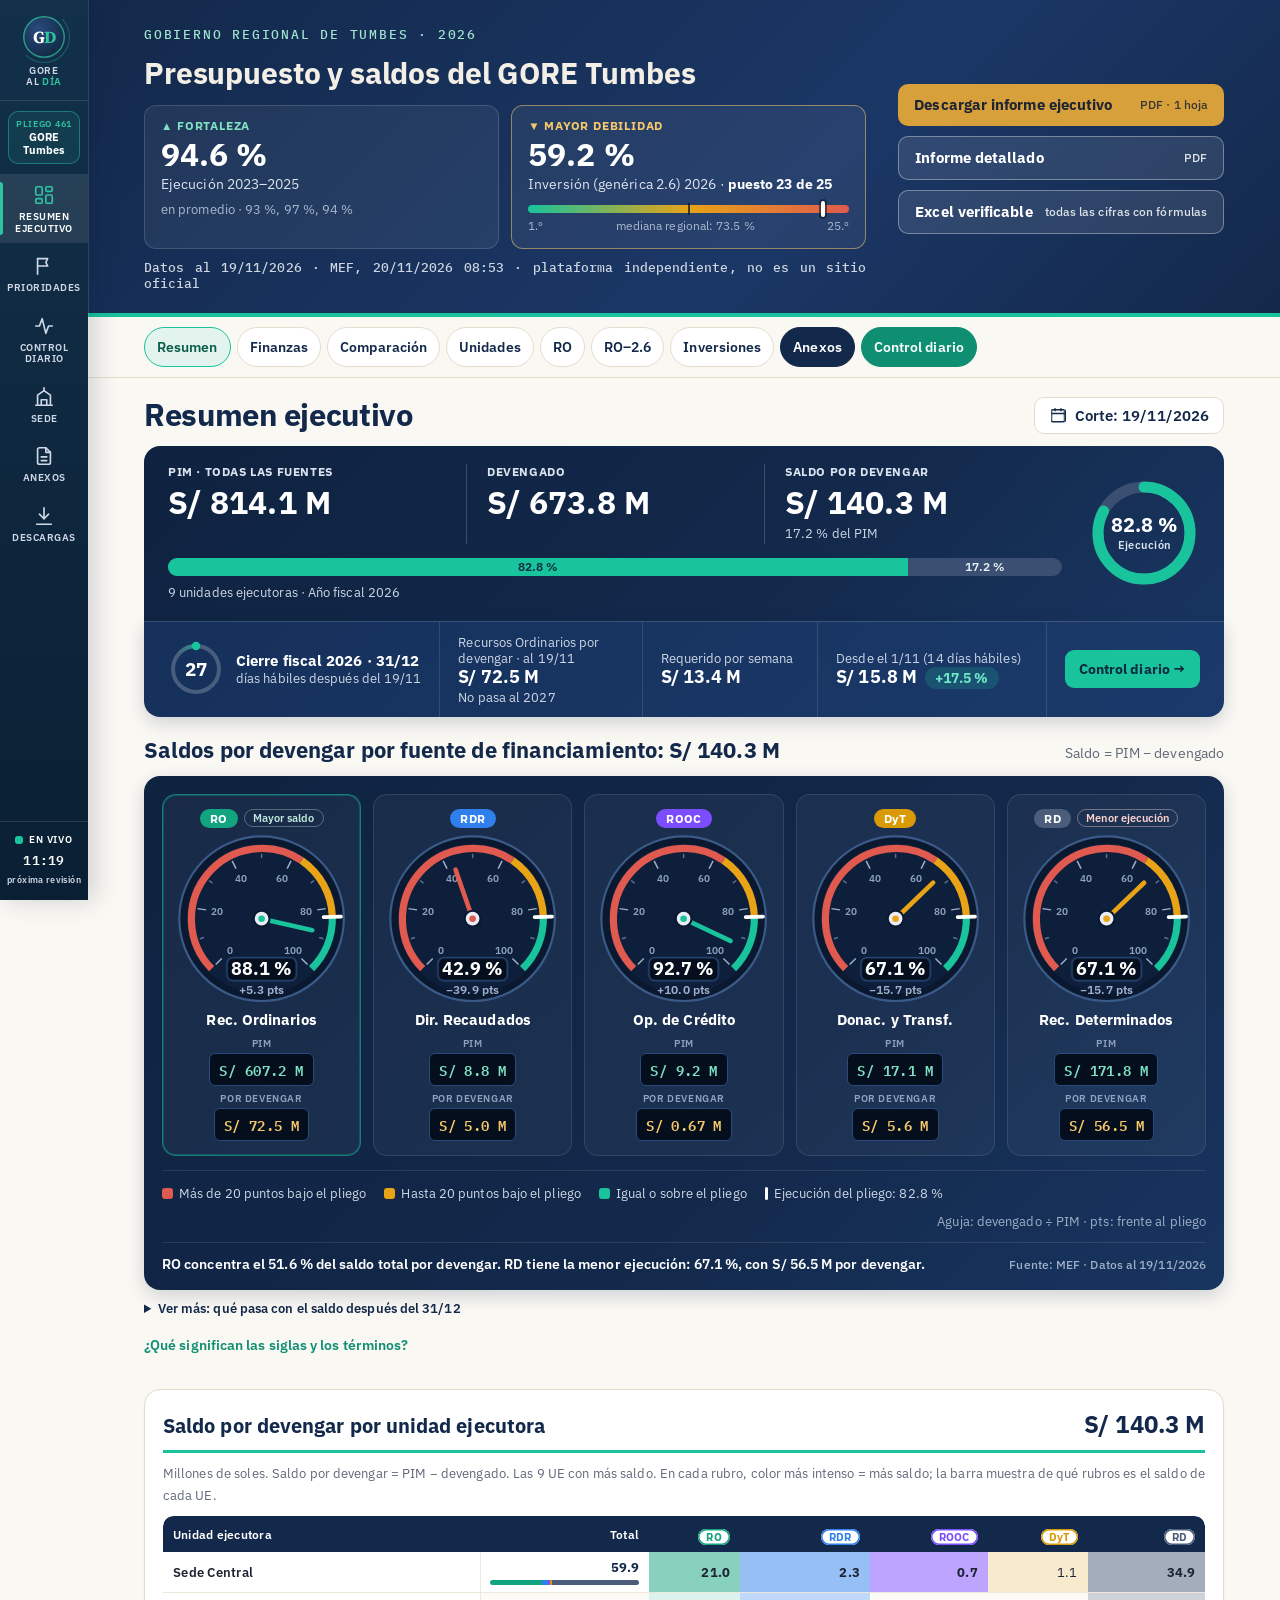
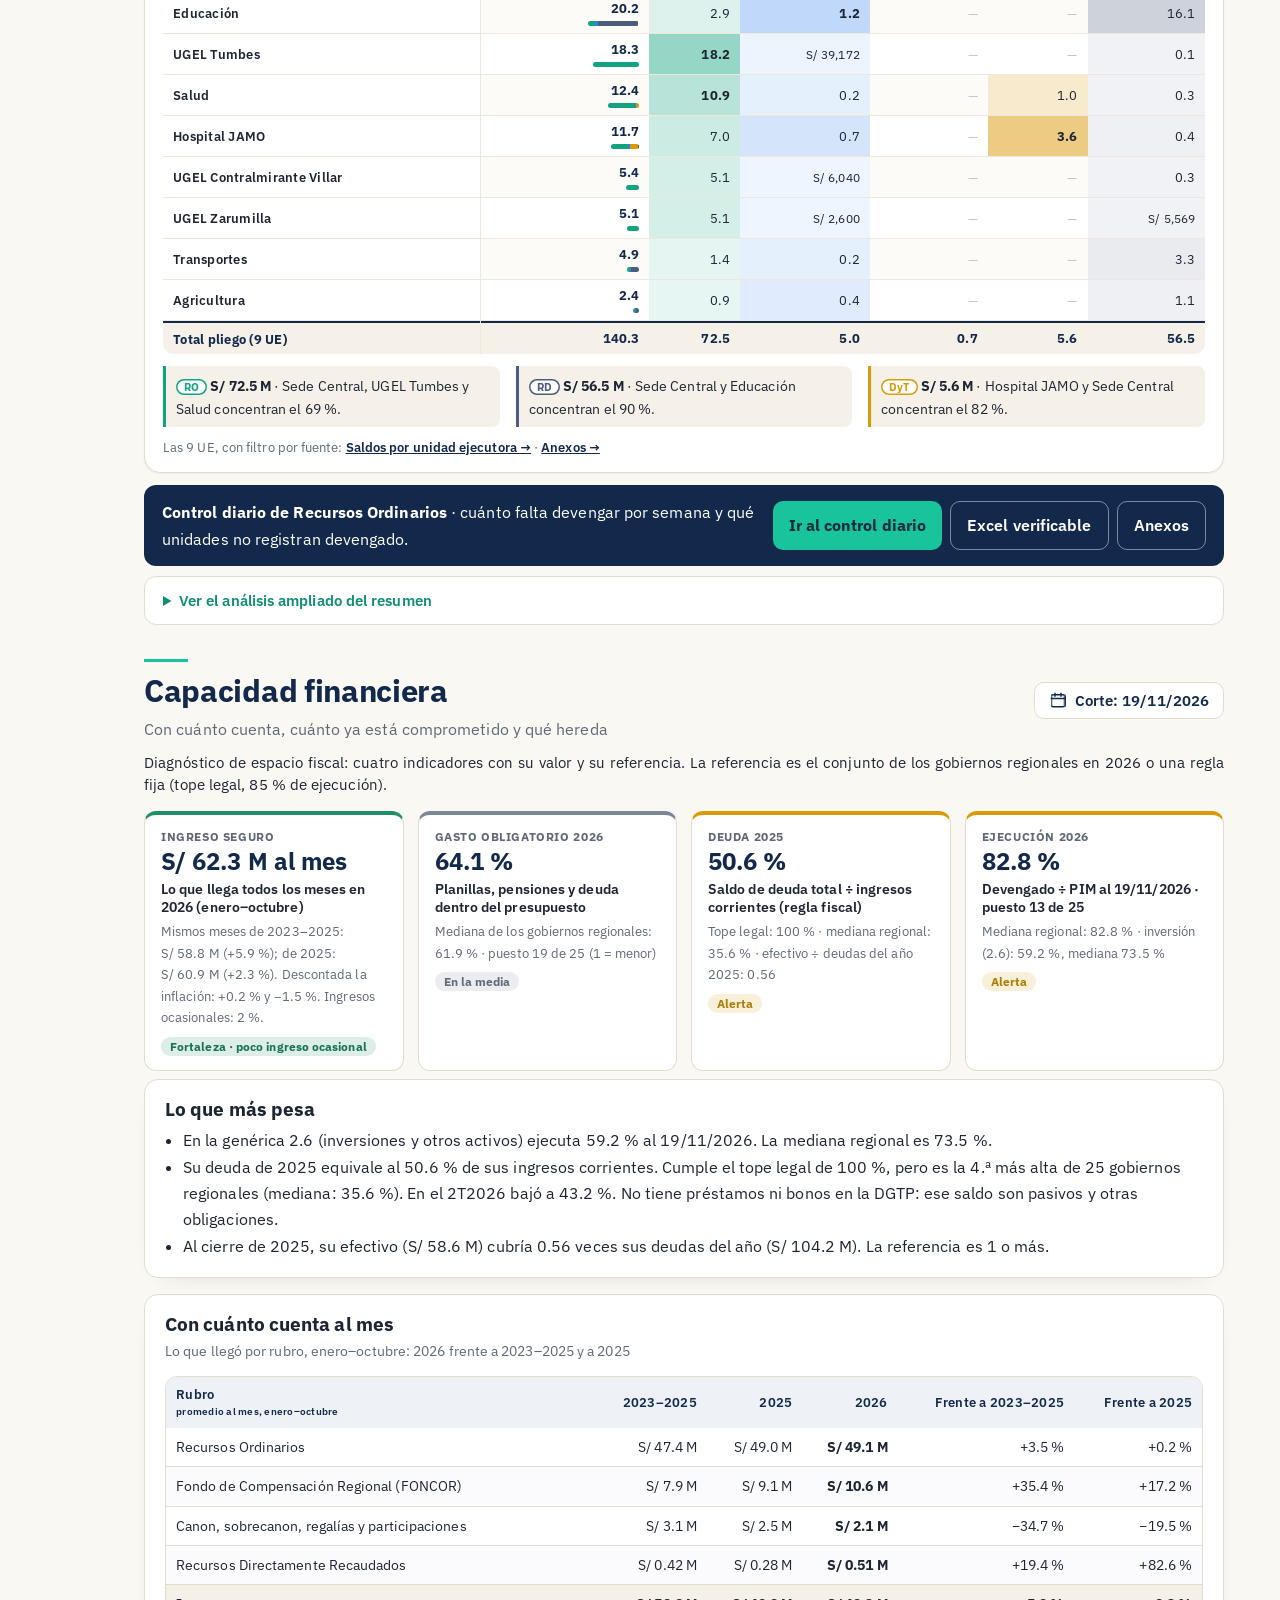
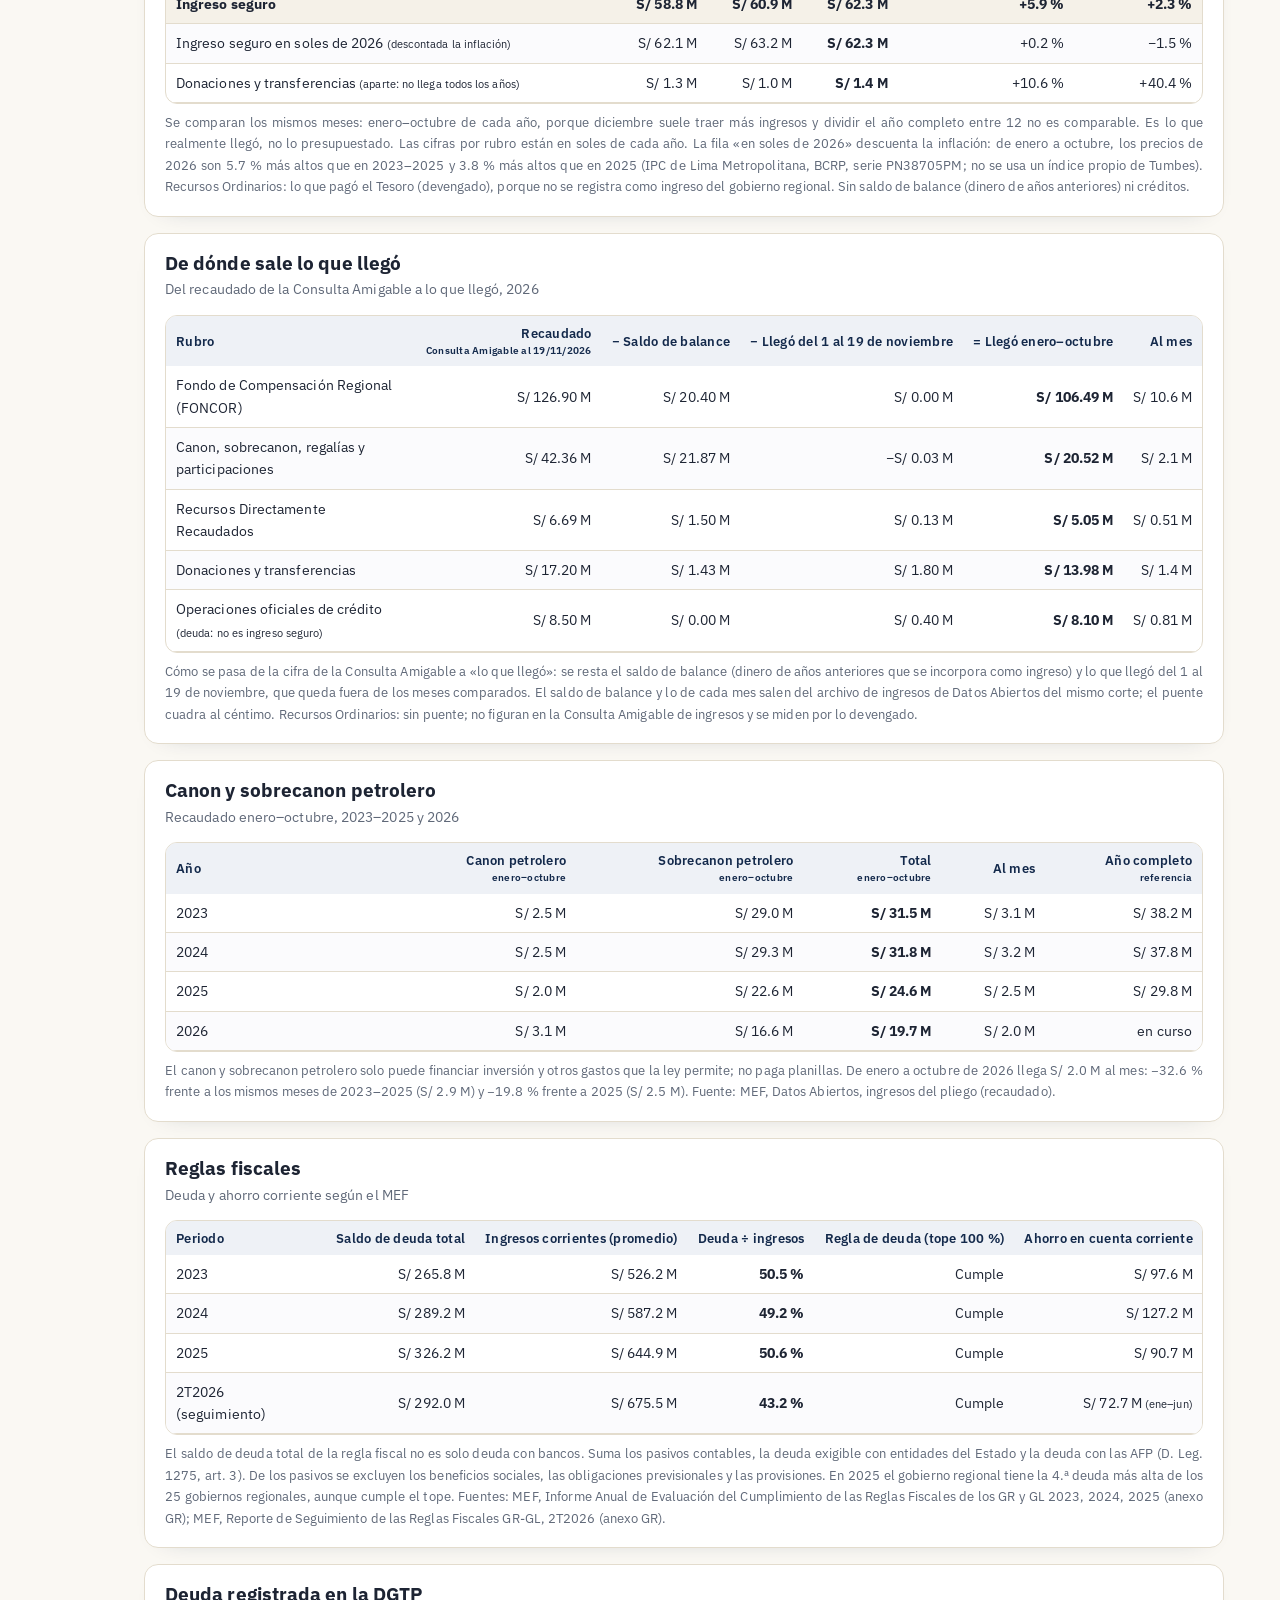
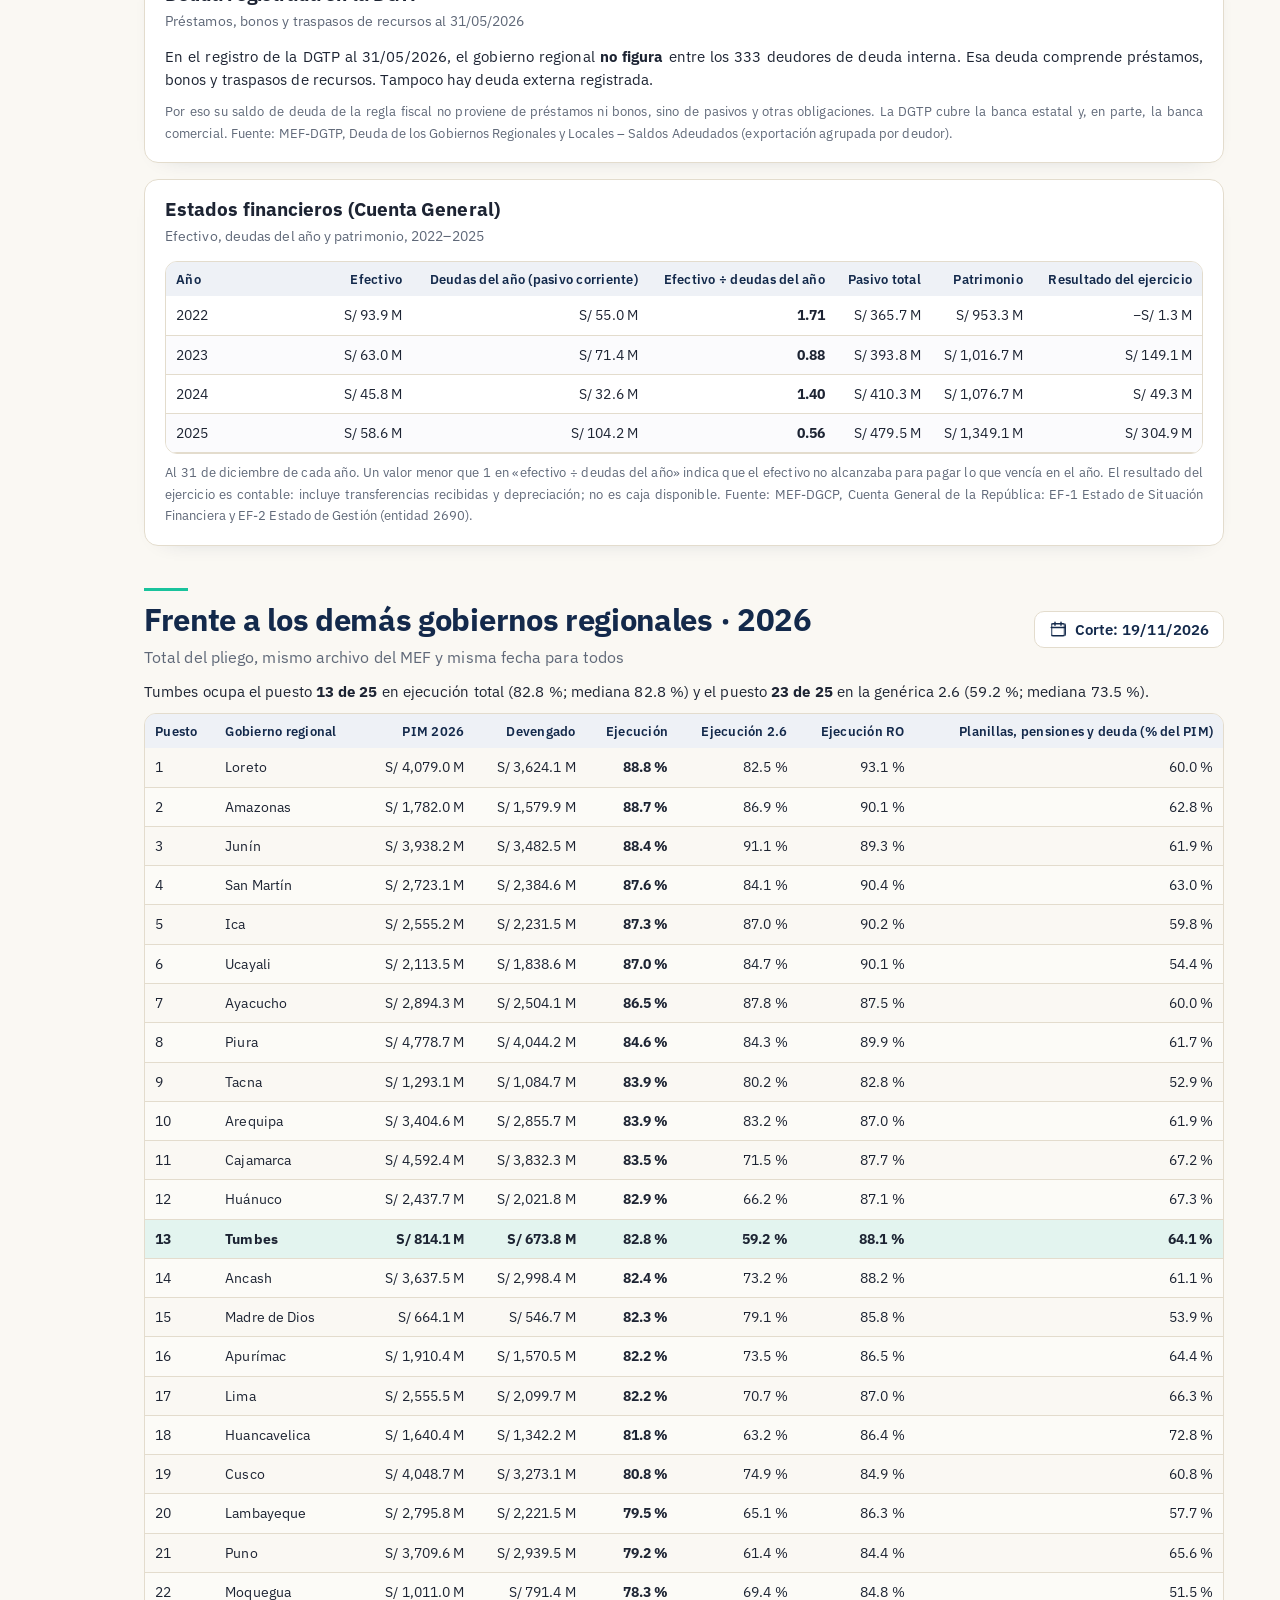
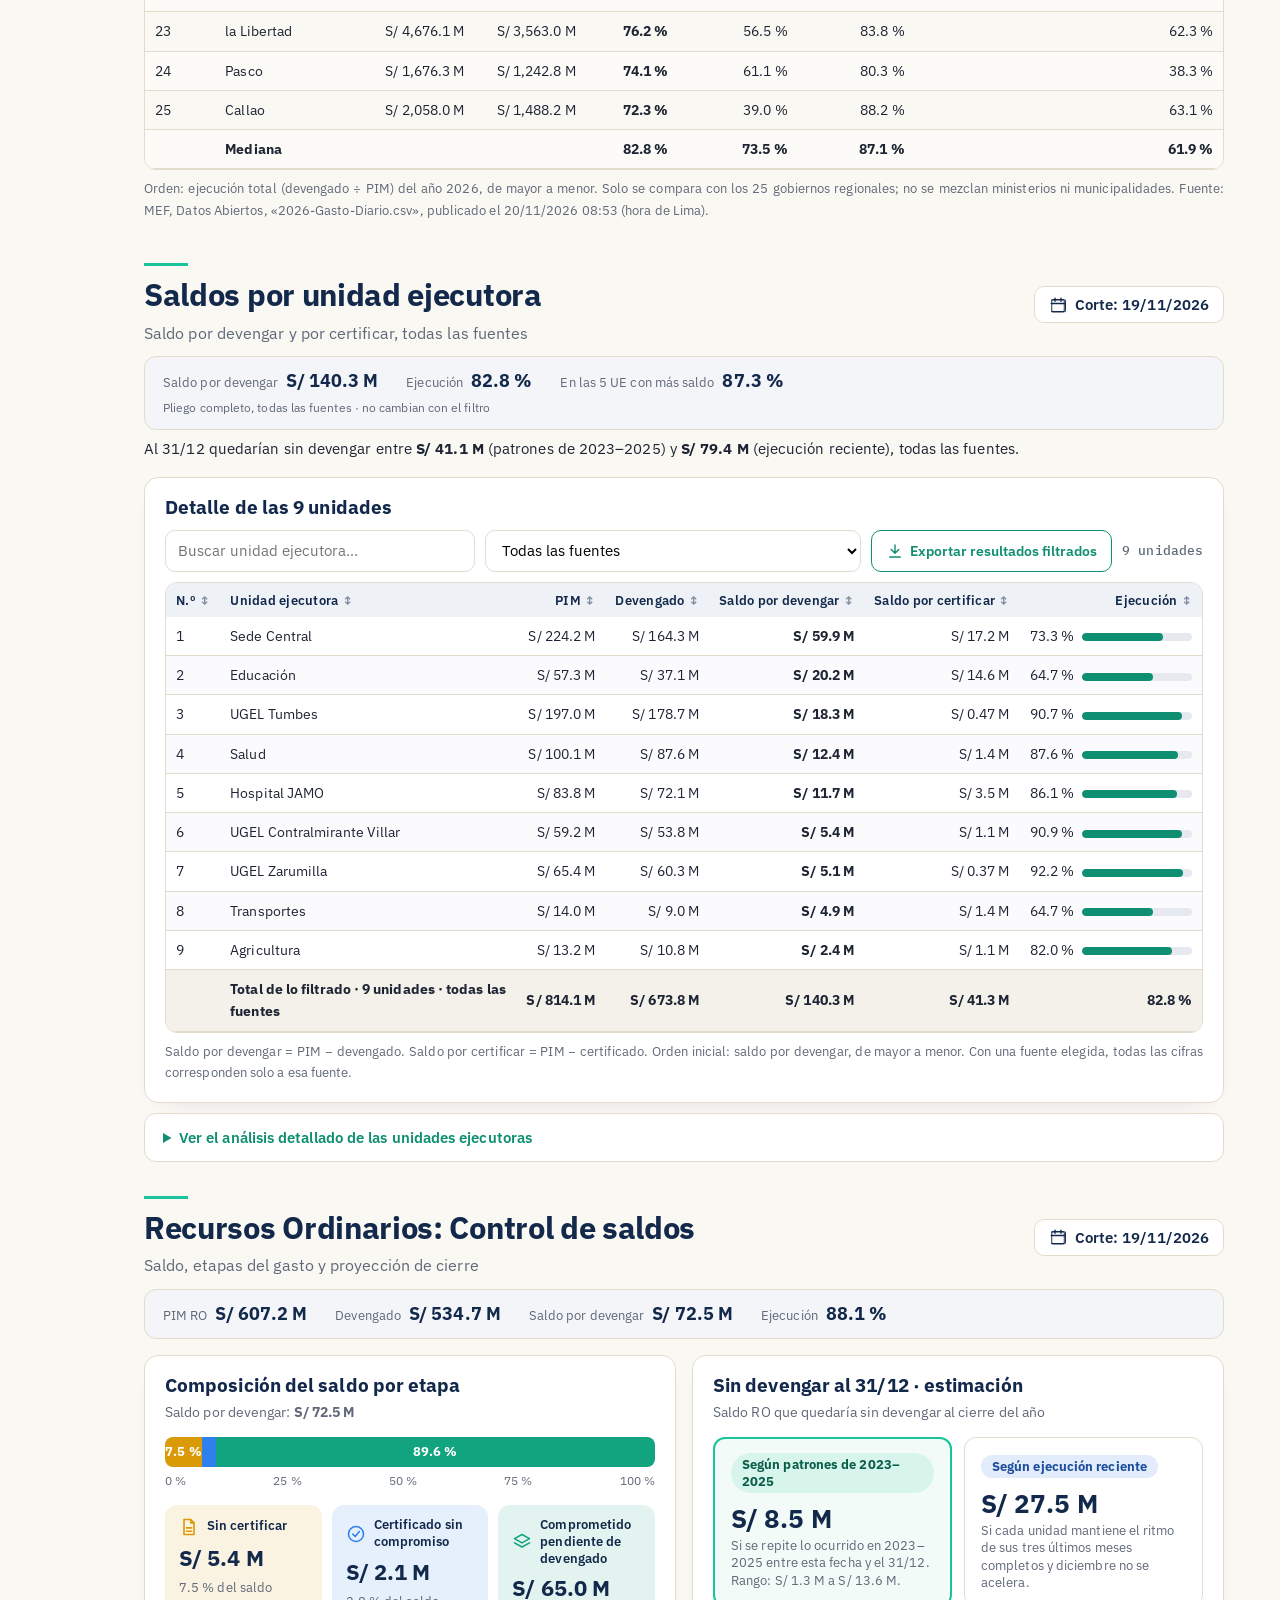
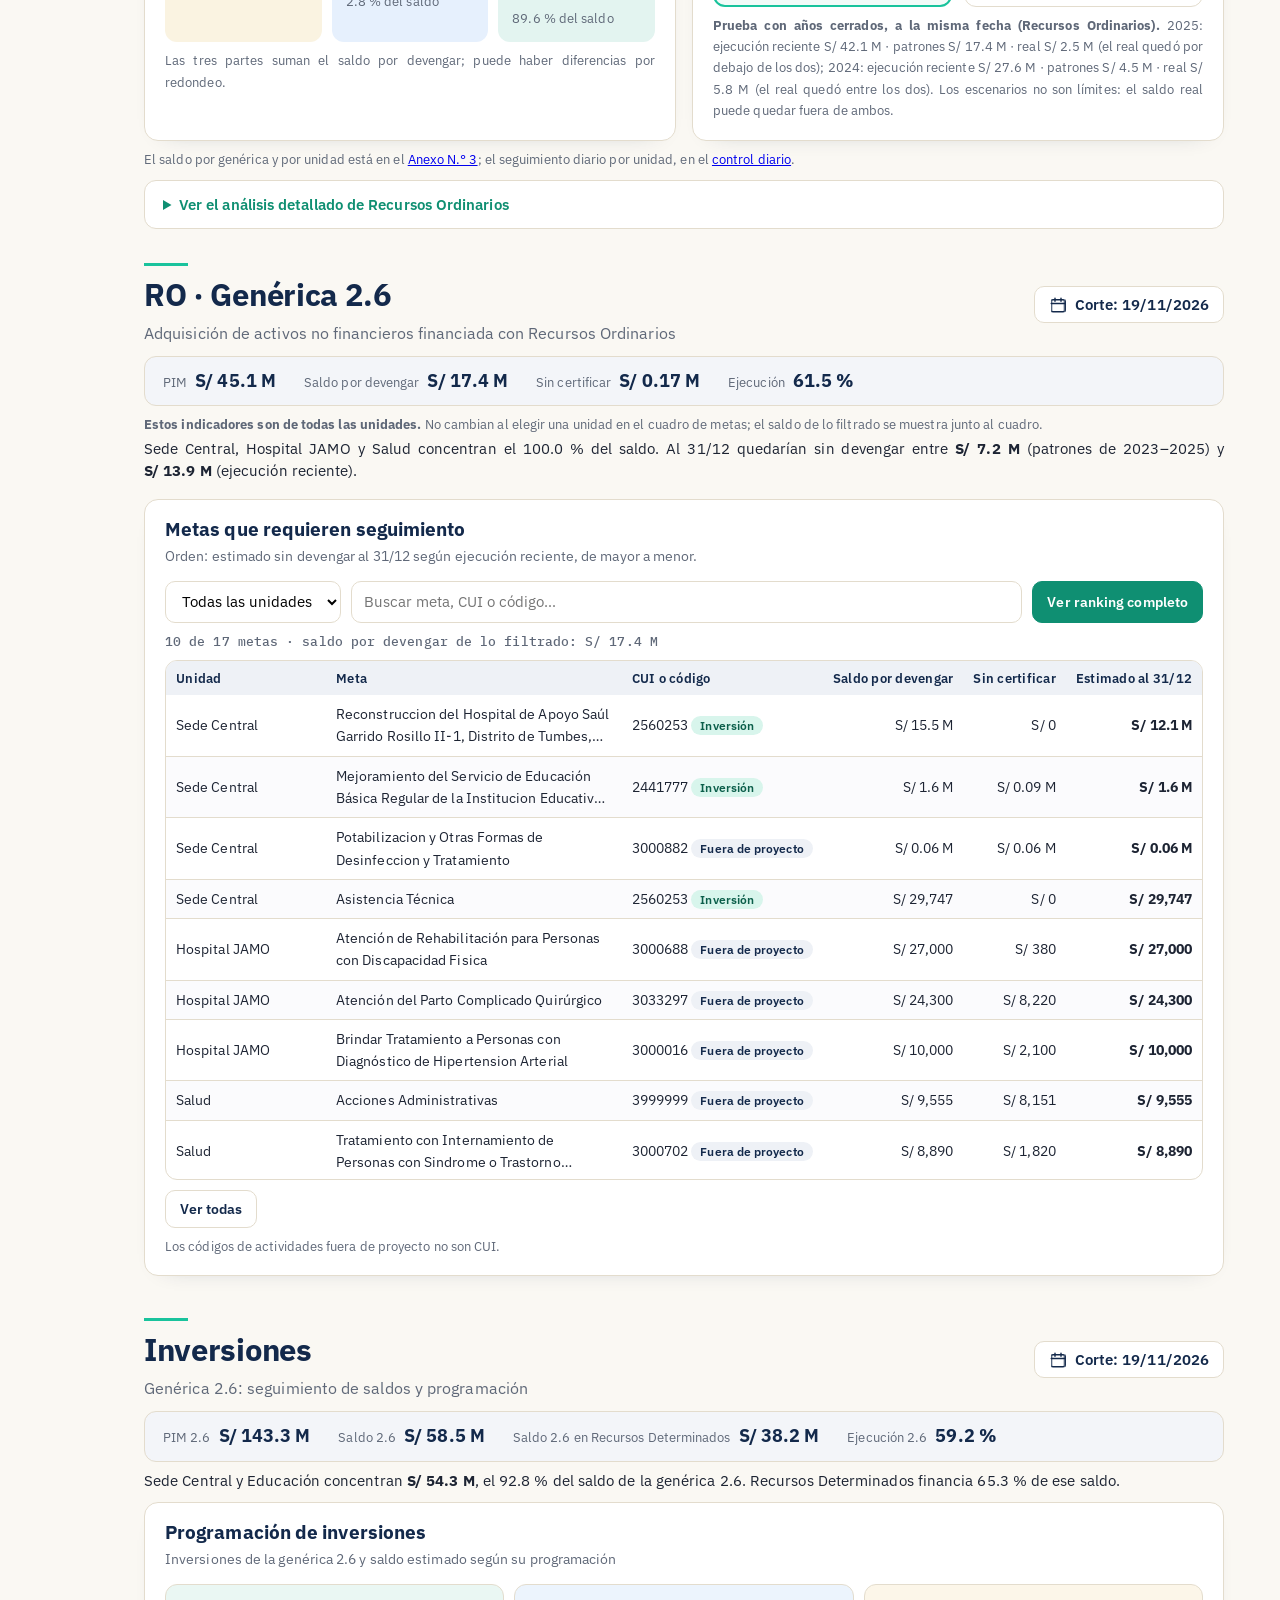
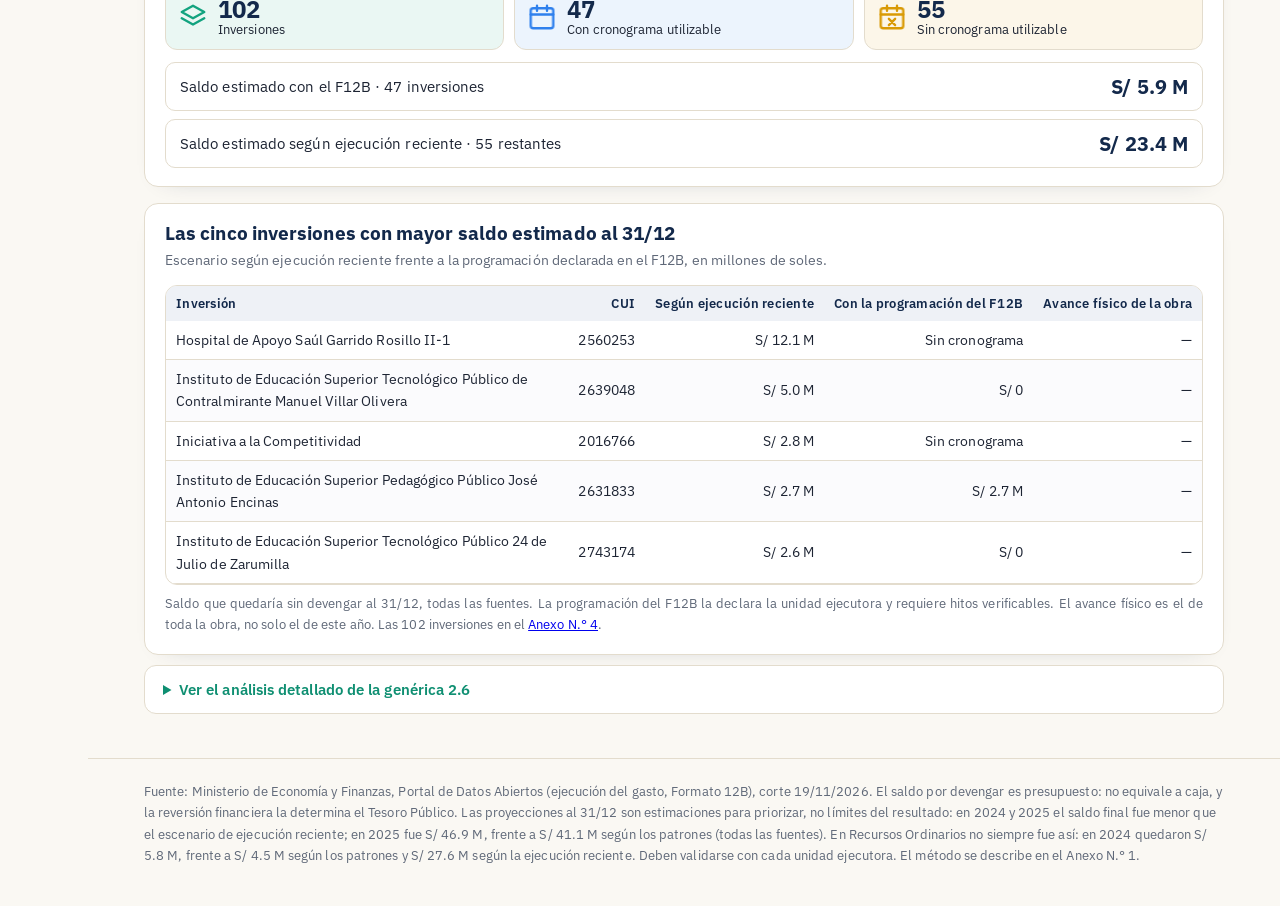
==== goretumbes/index.html @ 6a67208e "Control RO GORE Tumbes: consulta sin corte nuevo · informe al 19/11/2026" ====
<!doctype html><html lang="es"><head><meta charset="utf-8"><meta name="viewport" content="width=device-width, initial-scale=1"><meta name="ctx-csv" content="[&quot;Ámbito: Gobierno Regional del Departamento de Tumbes, pliego 461&quot;, &quot;Corte: 19/11/2026&quot;, &quot;Fuente: Ministerio de Economía y Finanzas, Datos Abiertos (ejecución del gasto y Formato 12B)&quot;, &quot;Importes en soles&quot;]"><title>Presupuesto y saldos del GORE Tumbes al 19/11/2026</title><meta name="description" content="Saldos por ejecutar del Gobierno Regional del Departamento de Tumbes y sus unidades ejecutoras, Recursos Ordinarios, genérica 2.6 y proyección al cierre.">
<link rel="preconnect" href="https://fonts.googleapis.com"><link rel="stylesheet" href="https://fonts.googleapis.com/css2?family=Source+Serif+4:wght@600;700&family=IBM+Plex+Sans:wght@400;600&family=IBM+Plex+Mono:wght@500;600&display=swap"><style>
:root{--bg:#faf8f3;--card:#fff;--ink:#1d2433;--muted:#5f6878;--line:#e3dccd;--soft:#f5f1e8;--navy:#13294b;--gold:#d7a03a;--gold-soft:#f6e6c4;
--f-d:"Source Serif 4",Georgia,serif;--f-t:"IBM Plex Sans","Segoe UI",Arial,sans-serif;--f-m:"IBM Plex Mono",Consolas,monospace;color-scheme:light}
*{box-sizing:border-box}html{scroll-behavior:smooth;scroll-padding-top:70px}
body{margin:0;background:var(--bg);color:var(--ink);font:16px/1.6 var(--f-t);-webkit-text-size-adjust:100%}
.wrap{max-width:1120px;margin:0 auto;padding:0 20px}
header.cab{background:var(--navy);color:#f3efe6;padding:34px 0 26px;border-bottom:4px solid var(--gold)}
.eyebrow{font:500 11.5px/1.4 var(--f-m);letter-spacing:.09em;text-transform:uppercase;color:var(--gold)}
h1{font:700 clamp(26px,4vw,40px)/1.15 var(--f-d);margin:8px 0 10px}
.sub{color:#cfd6e2;max-width:760px;margin:0;text-align:left}
.meta{margin-top:14px;font:500 12.5px var(--f-m);color:#cfd6e2}
nav.saltos{position:sticky;top:0;z-index:5;background:rgba(250,248,243,.96);backdrop-filter:blur(6px);border-bottom:1px solid var(--line)}
nav.saltos .wrap{display:flex;gap:6px;overflow-x:auto;padding:10px 20px;scrollbar-width:none}
nav.saltos a{flex:none;text-decoration:none;color:var(--navy);font:600 13.5px var(--f-t);padding:8px 12px;border-radius:999px;border:1px solid var(--line);background:#fff;min-height:40px;display:flex;align-items:center}
nav.saltos a.prim{background:var(--navy);color:#fff;border-color:var(--navy)}
section{padding:34px 0 8px}
h2{font:700 clamp(22px,3vw,28px)/1.2 var(--f-d);color:var(--navy);margin:0 0 6px}
h3{font:700 18px/1.3 var(--f-d);color:var(--navy);margin:26px 0 8px}
p{margin:0 0 14px;text-align:justify}
.kpis{display:grid;grid-template-columns:repeat(auto-fit,minmax(220px,1fr));gap:14px;margin:22px 0 10px}
.k{background:var(--card);border:1px solid var(--line);border-top:4px solid var(--navy);border-radius:12px;padding:16px 18px}
.k.oro{border-top-color:var(--gold)}
.k .v{font:700 28px/1.1 var(--f-d);color:var(--navy)}
.k .l{font-weight:600;margin-top:4px}
.k small{display:block;color:var(--muted);font-size:13px;margin-top:4px;line-height:1.4}
.tabla{background:#fff;border:1px solid var(--line);border-radius:12px;overflow-x:auto;margin:10px 0 6px}
table{border-collapse:collapse;width:100%;font-size:14px}
th{background:var(--navy);color:#fff;font:600 12.5px/1.3 var(--f-t);text-align:right;padding:10px 12px;position:sticky;top:0;white-space:nowrap}
th:first-child,td:first-child{text-align:left}
td{padding:9px 12px;border-bottom:1px solid var(--line);text-align:right;font-variant-numeric:tabular-nums;white-space:nowrap}
td.txt,th.txt{white-space:normal;min-width:220px;text-align:left}
tr.tot td{font-weight:700;background:var(--soft)}
.nota{font-size:13px;color:var(--muted);margin:4px 0 18px}
.graf{background:#fff;border:1px solid var(--line);border-radius:12px;padding:16px;margin:12px 0}
.barra{display:grid;grid-template-columns:minmax(120px,240px) 1fr 92px;gap:10px;align-items:center;margin:7px 0;font-size:13.5px}
.barra .b{height:16px;background:var(--soft);border-radius:4px;overflow:hidden}
.barra .b i{display:block;height:100%;background:var(--navy)}
.barra .b i.g{background:var(--gold)}
.barra .n{text-align:right;font:600 13px var(--f-m)}
ol.rec{padding-left:22px;max-width:900px}ol.rec li{margin-bottom:14px;text-align:justify}
.descargas{display:flex;flex-wrap:wrap;gap:10px;margin:14px 0}
.btn{display:inline-flex;align-items:center;gap:8px;min-height:44px;padding:10px 16px;border-radius:10px;background:var(--navy);color:#fff;text-decoration:none;font-weight:600}
.btn.sec{background:#fff;color:var(--navy);border:1px solid var(--line)}
.tabs{display:flex;flex-wrap:wrap;gap:6px;margin:16px 0}
.tabs button{font:600 13.5px var(--f-t);border:1px solid var(--line);background:#fff;color:var(--navy);border-radius:999px;padding:9px 14px;min-height:42px;cursor:pointer}
.tabs button[aria-selected=true]{background:var(--navy);color:#fff;border-color:var(--navy)}
.buscar{display:flex;gap:10px;align-items:center;flex-wrap:wrap;margin:8px 0}
.buscar input{flex:1;min-width:220px;font:15px var(--f-t);padding:11px 14px;border:1px solid var(--line);border-radius:10px;background:#fff}
.buscar span{font:500 13px var(--f-m);color:var(--muted)}
th.ord{cursor:pointer}th.ord::after{content:" ↕";opacity:.5}th.asc::after{content:" ↑";opacity:1}th.desc::after{content:" ↓";opacity:1}
.anexo-desc{color:var(--muted);font-size:14px;margin:0 0 8px}
.res-cab{display:flex;justify-content:space-between;align-items:flex-start;gap:14px;flex-wrap:wrap;margin-bottom:16px}
.res-cab .sub2{color:var(--muted);margin:2px 0 0}
.corte{text-align:right}.corte b{display:inline-flex;align-items:center;gap:8px;border:1px solid var(--line);background:#fff;border-radius:10px;padding:8px 14px;font:600 15px var(--f-t);color:var(--navy)}
.corte small{display:block;color:var(--muted);font-size:12.5px;margin-top:6px}
.hero{background:linear-gradient(135deg,#0f2240,#13294b 60%,#183560);color:#fff;border-radius:16px;padding:24px 26px;display:grid;grid-template-columns:1fr auto;gap:26px;align-items:center}
.hero .tres{display:grid;grid-template-columns:repeat(3,1fr)}
.hero .tres>div{padding:0 22px;border-left:1px solid rgba(255,255,255,.18)}.hero .tres>div:first-child{padding-left:0;border-left:0}
.hero .et{font:700 12.5px/1.3 var(--f-t);letter-spacing:.05em;text-transform:uppercase;color:#dbe3ef}
.hero .num{font:700 clamp(26px,3.4vw,38px)/1.15 var(--f-t);margin:8px 0 4px;white-space:nowrap}
.hero .ds{font-size:13.5px;color:#cfd8e6}
.hero .barra2{display:flex;height:20px;border-radius:999px;overflow:hidden;background:#3b4f72;margin:20px 0 10px;font:600 12px/20px var(--f-t)}
.hero .barra2 i{display:block;background:#19c39c;color:#0d2b3e;text-align:center;font-style:normal}.hero .barra2 span{flex:1;text-align:center;color:#e8eef7}
.hero .pie2{font-size:13px;color:#cfd8e6}
.anillo{width:150px;height:150px;position:relative}.anillo svg{transform:rotate(-90deg)}
.anillo div{position:absolute;inset:0;display:flex;flex-direction:column;align-items:center;justify-content:center}
.anillo b{font:700 27px/1 var(--f-t)}.anillo small{font-size:13px;color:#dbe3ef;margin-top:4px}
.fuentes-cab{display:flex;justify-content:space-between;align-items:baseline;gap:10px;flex-wrap:wrap;margin:30px 0 12px}
.fuentes-cab h3{margin:0;font:700 22px/1.2 var(--f-t)}
.nota-legal{margin:6px 0 0;font-size:13px;color:var(--muted)}.nota-legal summary{cursor:pointer;font-weight:600;color:var(--navy)}.nota-legal p{margin:6px 0 0}.fuentes-cab span{color:var(--muted);font-size:13.5px}
.fuentes{display:grid;grid-template-columns:repeat(auto-fit,minmax(196px,1fr));gap:14px}
.fte{background:#fff;border:1px solid var(--line);border-radius:14px;padding:16px;display:flex;flex-direction:column}
.fte.top{border:2px solid var(--navy);box-shadow:0 10px 26px -20px rgba(19,41,75,.6)}
.fte.bajo{border:2px solid #e3a59e}
.fte .badge.rojo{background:#fde3e0;color:#8c231a}
.fte .badge+.badge{margin-left:6px}
.fte .cierre{font-size:12.5px;line-height:1.35;color:var(--muted);margin-top:10px;padding-top:8px;border-top:1px dashed var(--line)}
.fte .cierre.ro{color:#8c231a;font-weight:600}
.fte .fc{display:flex;align-items:center;gap:8px;min-height:30px;flex-wrap:nowrap}.fte svg{flex:none;color:var(--c)}
.fte .sg{font:700 13px var(--f-t);padding:3px 9px;border-radius:999px;background:color-mix(in srgb,var(--c) 16%,#fff);color:color-mix(in srgb,var(--c) 75%,#000)}
.fte .badge{margin-left:auto;font:600 10.5px var(--f-t);padding:2px 7px;border-radius:999px;background:#e6ebf3;color:var(--navy);white-space:nowrap}
.fte h4{font:700 15px/1.25 var(--f-t);color:var(--navy);margin:10px 0 0;white-space:nowrap;overflow:hidden;text-overflow:ellipsis}
.fte .l2{font-size:13px;color:var(--muted);margin-top:8px}
.fte .mo{font:700 26px/1.15 var(--f-t);color:var(--navy);margin:2px 0 12px;white-space:nowrap}
.fte .fl{display:flex;justify-content:space-between;font-size:13.5px;padding:7px 0;border-top:1px solid var(--line)}
.fte .fl b{font-weight:600}
.fte .bar{height:9px;background:#e6e9f0;border-radius:999px;overflow:hidden;margin-top:6px}.fte .bar i{display:block;height:100%;background:var(--c);border-radius:999px}
.idea{display:flex;align-items:center;gap:12px;background:#e3f4ef;border-radius:12px;padding:13px 16px;margin:16px 0 6px;font:600 15.5px var(--f-t);color:var(--navy)}
.idea svg{flex:none;color:#1f6f68}
@media(max-width:820px){.hero{grid-template-columns:1fr;padding:20px}.hero .tres{grid-template-columns:1fr;gap:14px}.hero .tres>div{padding:0;border-left:0}.anillo{display:none}.corte{text-align:left}.fte h4{white-space:normal}}
footer{margin-top:40px;border-top:1px solid var(--line);padding:22px 0 40px;color:var(--muted);font-size:13px}

/* —— capa premium: escala tipográfica modular (1.25), ritmo vertical de 8 px y detalles editoriales —— */
:root{--s-1:.8rem;--s0:1rem;--s1:1.25rem;--s2:1.563rem;--s3:1.953rem;--s4:2.441rem;--s5:3.052rem}
body{font-size:var(--s0);line-height:1.65;letter-spacing:.005em}
header.cab{padding:56px 0 40px;background:linear-gradient(135deg,#13294b 0%,#1b3766 60%,#13294b 100%)}
header.cab h1{font-size:clamp(var(--s3),5vw,var(--s5));letter-spacing:-.015em;line-height:1.08;max-width:22ch}
.eyebrow{font-size:var(--s-1);letter-spacing:.14em}
h2{font-size:clamp(var(--s2),3.4vw,var(--s3));letter-spacing:-.01em;padding-top:8px;border-top:1px solid var(--line);margin-top:8px}
h2::before{content:"";display:block;width:44px;height:3px;background:var(--gold);margin:0 0 14px}
h3{font-size:var(--s1)}
section{padding:48px 0 8px}
.k{padding:20px 22px;box-shadow:0 1px 0 rgba(19,41,75,.04),0 8px 24px -18px rgba(19,41,75,.35)}
.k .v{font-size:clamp(var(--s3),3.6vw,2.3rem);letter-spacing:-.02em;font-variant-numeric:lining-nums tabular-nums}
.k .l{font-size:var(--s0)}
p{hyphens:auto;-webkit-hyphens:auto}
.tabla{box-shadow:0 8px 24px -20px rgba(19,41,75,.4)}
th{letter-spacing:.02em}
tbody tr:nth-child(even) td{background:#fcfbf7}
tbody tr:hover td{background:var(--gold-soft)}
.nota{font-size:var(--s-1)}
.graf{padding:20px 22px}
/* policromía por bloque temático */
.t-ro{--tono:#a86a12;--tinte:#fbf3e4}.t-ro26{--tono:#1f6f68;--tinte:#e8f3f1}.t-g26{--tono:#4b3b8f;--tinte:#efecf8}.t-dec{--tono:#9e2a2b;--tinte:#f9ecec}
.t-ro,.t-ro26,.t-g26{--tono:#13294b;--tinte:#f5f1e8}
section[class^="t-"] h2{color:var(--navy)}section[class^="t-"] h2::before{background:var(--turq)}
:root{--f-d:"IBM Plex Sans","Segoe UI",Arial,sans-serif}
h2::before{background:var(--turq)}
header.cab{border-bottom-color:var(--turq)}
/* —— vistas: paneles, gráficos y tablas consultables —— */
:root{--turq:#19c39c;--turq-d:#0f8f72;--turq-s:#e3f4ef;--alto:#c0392b;--medio:#d99a06;--bajo:#1f8f6a}
.vista{margin:6px 0 26px}
.vcab{display:flex;justify-content:space-between;align-items:flex-start;gap:12px;flex-wrap:wrap;margin-bottom:14px}
.vcab .sub2{color:var(--muted);margin:2px 0 0}
.hero4{background:linear-gradient(135deg,#0f2240,#13294b 60%,#183560);color:#fff;border-radius:16px;padding:22px 24px;display:grid;grid-template-columns:repeat(auto-fit,minmax(200px,1fr));gap:0;align-items:center}
.hero4>div{padding:4px 20px;border-left:1px solid rgba(255,255,255,.18);min-width:0}.hero4>div:first-child{border-left:0;padding-left:4px}
.hero4 .et{font:700 12.5px/1.3 var(--f-t);letter-spacing:.05em;text-transform:uppercase;color:#dbe3ef}
.hero4 .num{font:700 clamp(24px,3vw,34px)/1.15 var(--f-t);margin:8px 0 4px;white-space:nowrap;font-variant-numeric:tabular-nums}
.hero4 .ds{font-size:13.5px;color:#cfd8e6}
.hero4 .anillo2{display:flex;justify-content:center}
.chip{display:inline-flex;align-items:center;gap:6px;font:600 12.5px var(--f-t);padding:3px 10px;border-radius:999px;background:#d8f5ec;color:#0b5e4a;margin-top:6px}
.chip.sube{background:#fde3e0;color:#8c231a}
.rejilla{display:grid;grid-template-columns:repeat(auto-fit,minmax(min(440px,100%),1fr));gap:16px;margin-top:16px}
.panel2{background:#fff;border:1px solid var(--line);border-radius:14px;padding:18px 20px;box-shadow:0 8px 24px -22px rgba(19,41,75,.45);min-width:0}
.panel2 h3{margin:0;font:700 19px/1.25 var(--f-t);color:var(--navy)}
.panel2 .ps{color:var(--muted);font-size:13.5px;margin:3px 0 14px}
.hb{display:grid;grid-template-columns:minmax(90px,max-content) 1fr;column-gap:12px;row-gap:6px;align-items:center;font-size:13.5px}
.hb .lb{text-align:right;color:var(--ink);white-space:nowrap;overflow:hidden;text-overflow:ellipsis;max-width:170px}
.hb .tr{position:relative;height:22px;background-image:var(--grid);background-size:var(--paso) 100%;background-repeat:repeat-x}
.hb .tr.dob{height:34px}
.hb .tr i{position:absolute;left:0;height:14px;top:4px;border-radius:0 3px 3px 0;background:var(--c,#13294b)}
.hb .tr.dob i{height:12px;top:3px}.hb .tr.dob i+i{top:18px}
.hb .tr b{position:absolute;top:2px;font:600 12.5px var(--f-t);white-space:nowrap;color:var(--navy);padding-left:6px}
.hb .tr.dob b{top:0}.hb .tr.dob b+b{top:15px}
.hb .ej{grid-column:2;position:relative;height:18px;border-top:1px solid #c9cfda;font:12px var(--f-t);color:var(--muted)}
.hb .ej span{position:absolute;top:3px;transform:translateX(-50%);white-space:nowrap}
.hb .ej span:first-child{transform:none}
.hb .et2{grid-column:2;text-align:center;font-size:12.5px;color:var(--muted)}
.ley2{display:flex;gap:16px;flex-wrap:wrap;font-size:13px;color:var(--ink);margin-top:10px}
.ley2 span::before{content:"";display:inline-block;width:12px;height:12px;border-radius:3px;background:var(--c);margin-right:6px;vertical-align:-1px}
.aviso{display:flex;align-items:center;gap:12px;border-radius:12px;padding:12px 16px;margin:14px 0 4px;font:600 15px var(--f-t);color:var(--navy);background:var(--turq-s)}
.aviso svg{flex:none}.aviso.info svg{color:var(--turq-d)}
.aviso.ambar{background:#fbeccc}.aviso.ambar svg{color:#a86a12}
.aviso small{font-weight:400;color:var(--ink);font-size:13.5px}
.etapas{display:flex;height:30px;border-radius:8px;overflow:hidden;font:700 13px/30px var(--f-t);color:#fff;text-align:center;margin-top:6px}
.etapas i{display:block;font-style:normal;min-width:2px}
.ejeP{display:flex;justify-content:space-between;font-size:12px;color:var(--muted);margin:4px 0 14px}
.trio{display:grid;grid-template-columns:repeat(auto-fit,minmax(150px,1fr));gap:10px}
.trio>div{border-radius:12px;padding:12px 14px;background:color-mix(in srgb,var(--c) 12%,#fff)}
.trio .t1{font:600 13px/1.3 var(--f-t);color:var(--navy);display:flex;gap:8px;align-items:center}
.trio .t1 svg{color:var(--c);flex:none}
.trio b{display:block;font:700 22px/1.2 var(--f-t);color:var(--navy);margin:8px 0 2px;white-space:nowrap}
.trio small{color:var(--muted);font-size:12.5px}
.dos2{display:grid;grid-template-columns:repeat(auto-fit,minmax(170px,1fr));gap:12px}
.esc{border:1px solid var(--line);border-radius:12px;padding:14px 16px;background:#fff}
.esc.p{border:2px solid var(--turq);background:#f2fbf8}
.esc .tg{display:inline-block;font:700 13px var(--f-t);padding:3px 11px;border-radius:999px;background:#d8f5ec;color:#0b5e4a}
.esc.h .tg{background:#e3ecfb;color:#1e4f9c}
.esc b{display:block;font:700 26px/1.2 var(--f-t);color:var(--navy);margin:10px 0 2px;white-space:nowrap}
.esc small{color:var(--muted);font-size:12.5px;display:block;line-height:1.4}
.ttab{width:100%;border-collapse:collapse;font-size:13.5px}
.ttab th{background:#eef1f6;color:var(--navy);font:600 12.5px/1.3 var(--f-t);padding:9px 10px;text-align:right;position:static;white-space:nowrap}
.ttab th:first-child,.ttab td:first-child,.ttab th.tx{text-align:left}
.ttab td{padding:8px 10px;border-bottom:1px solid var(--line);text-align:right;white-space:nowrap;font-variant-numeric:tabular-nums}
.ttab td.tx{text-align:left;white-space:normal;min-width:160px}
.ttab th.ord{cursor:pointer}
.mb{display:inline-block;width:110px;height:8px;background:#e6e9f0;border-radius:999px;overflow:hidden;vertical-align:middle;margin-left:8px}
.mb i{display:block;height:100%;background:var(--turq-d);border-radius:999px}
.ctrl{display:flex;gap:10px;flex-wrap:wrap;align-items:center;margin:0 0 10px}
.ctrl input,.ctrl select{font:14.5px var(--f-t);padding:9px 12px;border:1px solid var(--line);border-radius:10px;background:#fff;min-height:42px}
.ctrl input{flex:1;min-width:200px}
.ctrl .btn2{font:600 14px var(--f-t);padding:9px 14px;border-radius:10px;border:1px solid var(--turq-d);background:#fff;color:var(--turq-d);cursor:pointer;min-height:42px;display:inline-flex;align-items:center;gap:6px;text-decoration:none}
.ctrl .btn2.lleno{background:var(--turq-d);color:#fff}
.ctrl span.c{font:500 13px var(--f-m);color:var(--muted)}
.scroll{overflow:auto;max-height:520px;border:1px solid var(--line);border-radius:12px}
.tag{display:inline-block;font:600 11.5px var(--f-t);padding:2px 9px;border-radius:999px;background:#eef1f6;color:var(--navy);white-space:nowrap}
.tag.inv{background:#d8f5ec;color:#0b5e4a}
.prog{display:grid;grid-template-columns:repeat(3,1fr);gap:10px;margin-bottom:12px}
.prog>div{border-radius:12px;padding:12px;border:1px solid var(--line);display:flex;gap:10px;align-items:center;background:color-mix(in srgb,var(--c) 9%,#fff)}
.prog svg{color:var(--c);flex:none}.prog b{display:block;font:700 24px/1 var(--f-t);color:var(--navy)}.prog small{font-size:12.5px;color:var(--ink);line-height:1.3;display:block}
.fila2{display:flex;justify-content:space-between;align-items:center;gap:12px;border:1px solid var(--line);border-radius:10px;padding:10px 14px;margin-top:8px;font-size:14.5px}
.fila2 b{font:700 20px var(--f-t);color:var(--navy);white-space:nowrap}
.sec-nota{font-size:13px;color:var(--muted);margin:8px 0 0}
section .panel2 .ttab th,.visor2 .ttab th{background:#eef1f6;color:var(--navy)}
.panel2 .ttab tbody tr:nth-child(even) td,.visor2 .ttab tbody tr:nth-child(even) td{background:#fbfbfd}
nav.saltos a.act{background:var(--turq-s);border-color:var(--turq);color:#0b5e4a}
@media(max-width:820px){.hero4{grid-template-columns:1fr 1fr;padding:18px}.hero4>div{padding:10px 8px;border-left:0}.hero4 .anillo2{display:none}
 .prog{grid-template-columns:1fr}.hb .lb{max-width:130px}.mb{width:60px}}
@media(max-width:480px){.hero4{grid-template-columns:1fr}}
@media(max-width:640px){.hb .ej span:nth-child(even){display:none}.hb{padding-right:58px}}

details.amplio{margin:18px 0 0;border:1px solid var(--line);border-radius:12px;background:#fff;padding:0 18px}
details.amplio>summary{cursor:pointer;font:600 15px var(--f-t);color:var(--turq-d);padding:14px 0;min-height:44px}
details.amplio[open]>summary{border-bottom:1px solid var(--line);margin-bottom:12px}
details.amplio .tabla{margin-bottom:6px}
.glos{margin-top:10px;font-size:13.5px}.glos summary{cursor:pointer;color:#bfe9dc;font-weight:600;min-height:32px;display:inline-flex;align-items:center}
.glos dl{display:grid;grid-template-columns:max-content 1fr;gap:4px 12px;margin:8px 0 0;background:rgba(255,255,255,.08);border-radius:10px;padding:10px 14px;color:#e8eef7}
.glos dt{font-weight:700}.glos dd{margin:0}
header.cab{padding:28px 0 22px !important}header.cab h1{font-size:clamp(26px,4vw,38px) !important;max-width:none !important}
.fte .fc{flex-wrap:nowrap;gap:6px}
.cifras{display:flex;flex-wrap:wrap;gap:8px 28px;align-items:baseline;background:#f3f5f9;border:1px solid var(--line);border-radius:12px;padding:12px 18px;margin:4px 0 16px}
.cifras div{display:flex;gap:8px;align-items:baseline}.cifras span{font-size:13px;color:var(--muted)}.cifras b{font:700 18px var(--f-t);color:var(--navy);white-space:nowrap}
.linea{font-size:15px;line-height:1.5;margin:4px 0 16px}.linea b{white-space:nowrap}
#t-met td:nth-child(2){min-width:240px;max-width:380px}#t-met .mt{overflow:hidden;display:-webkit-box;-webkit-line-clamp:2;-webkit-box-orient:vertical}
#t-met th{white-space:nowrap}
.fte .cmp{font-size:12.5px;color:var(--ink);margin-top:6px}
/* —— Resumen: panel principal y franja de cierre fiscal —— */
header.cab{padding:20px 0 16px !important}header.cab h1{font-size:clamp(24px,3vw,34px) !important;margin:4px 0 6px !important}
header.cab .sub{font-size:14.5px;margin:0 0 6px}
#resumen{padding-top:18px !important}#resumen .res-cab{margin-bottom:12px;align-items:center}#resumen .res-cab h2{border-top:0;padding-top:0;margin:0}#resumen .res-cab h2::before{display:none}#resumen .res-cab .sub2,#resumen .res-cab .corte small{display:none}
#resumen .fuentes-cab{margin:20px 0 12px}
.franja{display:grid;grid-template-columns:minmax(0,1fr) auto;gap:16px 26px;align-items:center;background:linear-gradient(135deg,#0f2240,#13294b 60%,#183560);color:#fff;border-radius:16px;padding:18px 24px;box-shadow:0 6px 18px rgba(19,41,75,.18)}
.franja .nums{display:grid;grid-template-columns:repeat(3,minmax(0,1fr))}
.franja .nums>div{padding:0 20px;border-left:1px solid rgba(255,255,255,.18);min-width:0}.franja .nums>div:first-child{padding-left:0;border-left:0}
.franja small{display:block;font:700 12px var(--f-t);letter-spacing:.05em;text-transform:uppercase;color:#dbe3ef}
.franja b{display:block;font:700 clamp(23px,2.5vw,32px)/1.15 var(--f-t);color:#fff;white-space:nowrap;margin-top:5px}
.franja .sb{display:block;font-size:13px;color:#cfd8e6;margin-top:2px}
.franja .barra2{display:flex;height:18px;border-radius:999px;overflow:hidden;background:#3b4f72;margin:14px 0 6px;font:600 11.5px/18px var(--f-t)}
.franja .barra2 i{display:block;background:#19c39c;color:#0d2b3e;text-align:center;font-style:normal}.franja .barra2 span{flex:1;text-align:center;color:#e8eef7}
.franja .pie2{font-size:12.5px;color:#cfd8e6}
.anillo-s{position:relative;width:112px;height:112px}.anillo-s svg{display:block}
.anillo-s div{position:absolute;inset:0;display:flex;flex-direction:column;align-items:center;justify-content:center}
.anillo-s b{font:700 20px/1 var(--f-t);color:#fff;margin:0}.anillo-s small{font-size:11px;letter-spacing:.04em;margin-top:3px;text-transform:none;font-weight:600}
.cierre{display:grid;grid-template-columns:auto minmax(0,1.15fr) minmax(0,1fr) minmax(0,1.3fr) auto;background:linear-gradient(135deg,#15305a,#1b3a6b);color:#fff;border-radius:0 0 16px 16px;border-top:1px solid rgba(255,255,255,.14);box-shadow:0 6px 18px rgba(19,41,75,.18)}
.cierre[hidden]{display:none}
.franja:has(+ .cierre:not([hidden])){border-radius:16px 16px 0 0;box-shadow:none}
.cierre>div{display:flex;flex-direction:column;justify-content:center;min-width:0;padding:12px 18px;border-left:1px solid rgba(255,255,255,.12)}
.cierre>.c-plazo{flex-direction:row;align-items:center;justify-content:flex-start;gap:12px;border-left:0;padding-left:24px}
.cierre>.c-btn{padding-right:24px}
.cierre small{display:block;font-size:12.5px;color:#cfd8e6;line-height:1.3}.cierre .vd{display:flex;align-items:center;gap:8px;flex-wrap:wrap}
.cierre b{font:700 18px/1.25 var(--f-t);color:#fff;white-space:nowrap}
.cierre .tt{display:block;font:700 14.5px/1.25 var(--f-t);color:#fff;white-space:nowrap}
.cierre .dif{font:700 14px var(--f-t);padding:2px 10px;border-radius:999px;white-space:nowrap}
.cierre .dif.v{background:rgba(25,195,156,.2);color:#6ee7c8}.cierre .dif.a{background:rgba(246,199,107,.2);color:#f6c76b}
.cierre a.ir{display:block;text-align:center;background:var(--turq);color:#0d2b3e;font:700 13.5px var(--f-t);text-decoration:none;border-radius:9px;padding:10px 14px;white-space:nowrap}
.cierre a.ir:hover{background:#3fd6b2}
.reloj{position:relative;flex:none;width:56px;height:56px}.reloj svg{display:block}
.reloj .gira{transform-origin:28px 28px;animation:gira 12s linear infinite}@keyframes gira{to{transform:rotate(360deg)}}
.reloj .cen{position:absolute;inset:0;display:flex;align-items:center;justify-content:center;font:800 19px/1 var(--f-t);color:#fff}
@media(prefers-reduced-motion:reduce){.reloj .gira{animation:none}}
@media(max-width:1099px){.cierre{grid-template-columns:repeat(3,minmax(0,1fr))}
 .cierre>.c-plazo{order:1}.cierre>.c-ro{order:2}.cierre>.c-btn{order:3;padding-right:24px}.cierre>.c-req{order:4;border-left:0;padding-left:24px}.cierre>.c-ult{order:5;grid-column:span 2;padding-right:24px}
 .cierre>.c-req,.cierre>.c-ult{border-top:1px solid rgba(255,255,255,.12)}}
@media(max-width:640px){header.cab{padding:14px 0 12px !important}header.cab h1{font-size:23px !important}header.cab .sub{display:none}header.cab .eyebrow{font-size:10.5px !important}
 #resumen{padding-top:14px !important}
 .franja{padding:16px;gap:12px 14px}.franja .nums{grid-template-columns:1fr;gap:10px}.franja .nums>div{padding:0;border-left:0}.franja b{font-size:21px;margin-top:2px}.franja .izq{display:contents}.franja .nums{grid-column:1;grid-row:1}.anillo-s{grid-column:2;grid-row:1;width:96px;height:96px;align-self:start}.anillo-s svg{width:96px;height:96px}.anillo-s b{font-size:17px}.franja .barra2{grid-column:1/-1;margin:2px 0 0}.franja .pie2{grid-column:1/-1;margin-top:-6px}
 .cierre{grid-template-columns:repeat(2,minmax(0,1fr))}.cierre>div{padding:10px 16px !important;border-left:0;border-top:1px solid rgba(255,255,255,.12)}
 .cierre>.c-plazo{grid-column:1/-1;border-top:0;order:1}.cierre>.c-ro{grid-column:1/-1;order:2}.cierre>.c-req{order:3}.cierre>.c-ult{order:4;border-left:1px solid rgba(255,255,255,.12)}
 .cierre>.c-btn{order:5;grid-column:1/-1}.cierre>.c-ult{grid-column:auto;padding-right:16px}.cierre b{font-size:17px}
 #resumen .res-cab{gap:8px;margin-bottom:10px}#resumen .res-cab .sub2{display:none}#resumen .res-cab h2{margin-bottom:0}}
.ue-saldo{margin-top:28px;background:#fff;border:1px solid var(--line);border-radius:16px;padding:18px 18px 14px;box-shadow:0 1px 2px rgba(19,41,75,.05)}
.ue-saldo .cab-ue{display:flex;flex-wrap:wrap;align-items:baseline;justify-content:space-between;gap:4px 12px;border-bottom:3px solid var(--turq);padding-bottom:10px;margin-bottom:10px}
.ue-saldo h3{margin:0;font:700 20px/1.25 var(--f-t);color:var(--navy)}.ue-saldo .monto{font:700 24px var(--f-t);color:var(--navy);white-space:nowrap}
.ue-saldo .sub3{color:var(--muted);font-size:13px;margin:0 0 10px}
.ue-tabla{overflow-x:auto;border-radius:10px;-webkit-overflow-scrolling:touch}
.ue-tabla table{border-collapse:separate;border-spacing:0;width:100%;min-width:620px;font:400 13px var(--f-t);font-variant-numeric:tabular-nums}
.ue-tabla th,.ue-tabla td{padding:7px 10px;border-bottom:1px solid #eee8dc;text-align:right;white-space:nowrap;color:var(--ink)}
.ue-tabla thead th{background:var(--navy);color:#fff;font-size:12px;font-weight:600;border:0}
.ue-tabla thead th:first-child{border-top-left-radius:10px}.ue-tabla thead th:last-child{border-top-right-radius:10px}
.ue-tabla th[scope=row],.ue-tabla thead th:first-child{text-align:left;position:sticky;left:0;z-index:1;max-width:180px;overflow:hidden;text-overflow:ellipsis}
.ue-tabla th[scope=row]{background:#fff;font-weight:600;box-shadow:1px 0 0 #eee8dc}
.ue-tabla thead th:first-child{background:var(--navy)}
.ue-tabla tbody tr:hover th,.ue-tabla tbody tr:hover td.tt{background:var(--soft)}
.ue-tabla td.tt{font-weight:700;color:var(--navy);min-width:96px}
.ue-tabla .mini{display:flex;height:5px;border-radius:3px;overflow:hidden;margin:4px 0 0 auto;min-width:4px}.ue-tabla .mini i{display:block;height:100%}
.ue-tabla .chip,.ue-conc .chip{display:inline-block;padding:1px 8px;border-radius:999px;font:700 11px var(--f-t);background:#fff;color:var(--c);box-shadow:inset 0 0 0 1.5px var(--c)}
.ue-tabla tr.otras th,.ue-tabla tr.otras td{color:var(--muted);font-style:italic;background:#fcfbf8}
.ue-tabla tr.total th,.ue-tabla tr.total td{font-weight:700;background:var(--soft);border-top:2px solid var(--navy);border-bottom:0;color:var(--navy)}
.ue-tabla .cero{color:#c3c8d0}
.ue-conc{list-style:none;margin:12px 0 0;padding:0;display:grid;grid-template-columns:repeat(auto-fit,minmax(min(320px,100%),1fr));gap:6px 16px;font-size:13.5px}
.ue-conc li{padding:7px 10px;border-left:3px solid var(--c);background:var(--soft);border-radius:0 8px 8px 0}
.ue-pie{margin:10px 0 0;font-size:13px;color:var(--muted)}.ue-pie a{color:var(--navy);font-weight:600}
.ir-control{display:flex;align-items:center;justify-content:space-between;gap:12px;flex-wrap:wrap;background:var(--navy);color:#fff;border-radius:12px;padding:14px 18px;margin-top:16px}
.ir-control a{background:var(--turq);color:#0d2b3e;font-weight:700;text-decoration:none;border-radius:10px;padding:10px 16px;min-height:44px;display:inline-flex;align-items:center}
:focus-visible{outline:3px solid #0f8f72;outline-offset:2px}
@media(max-width:640px){.hb .ej span:nth-child(even){display:none}.hb{padding-right:58px !important}
 .panel2>.ttab,.panel2>div>.ttab{display:block;overflow-x:auto;max-width:100%}.ctrl select,.ctrl input{max-width:100%;min-width:0;width:100%;flex:1 1 100%}}

.cabina{background:linear-gradient(135deg,#0f2240,#13294b 60%,#183560);border-radius:16px;padding:18px 18px 14px;box-shadow:0 6px 18px rgba(19,41,75,.18);color:#dbe3ef}
.cabina-ins{display:grid;grid-auto-flow:column;grid-auto-columns:minmax(0,1fr);gap:12px}
@media (max-width:1100px){.cabina-ins{grid-auto-flow:row;grid-template-columns:repeat(6,minmax(0,1fr))}.cabina-ins>.ins{grid-column:span 2}.cabina-ins>.ins:nth-child(4):nth-last-child(2){grid-column:2/span 2}}
.ins{background:rgba(255,255,255,.04);border:1px solid rgba(255,255,255,.10);border-radius:14px;padding:12px 12px 14px;display:flex;flex-direction:column;align-items:center;min-width:0}
.ins.top{border-color:rgba(25,195,156,.55);box-shadow:inset 0 0 0 1px rgba(25,195,156,.25)}
.ins-cab{display:flex;align-items:center;gap:6px;flex-wrap:wrap;justify-content:center;min-height:22px;width:100%}
.ins-sg{font:700 12px var(--f-t);letter-spacing:.04em;color:#fff;background:var(--c);border-radius:999px;padding:2px 10px}
.ins-b{font:600 10.5px var(--f-t);color:#bfe9dc;border:1px solid rgba(191,233,220,.35);border-radius:999px;padding:1px 8px}
.ins-b.alerta{color:#ffd2cc;border-color:rgba(255,210,204,.4)}
.dial{width:100%;max-width:190px;height:auto;margin:6px 0 2px;display:block}
.dial .bisel{fill:#0a1830;stroke:#3a5a88;stroke-width:1.5}.dial .fondo{fill:#0d1f3a}
.dial .zn{fill:none;stroke-width:5;stroke-linecap:butt}
.dial .tk{font:600 7px var(--f-t);fill:#8fa3c0;text-anchor:middle}
.dial .ref{stroke:#fff;stroke-width:2.6;stroke-linecap:round}
.dial .aguja{stroke-width:3.2;stroke-linecap:round}
.dial .eje{fill:#e9eef6;stroke:#0a1830;stroke-width:1.5}
.dial .ventana{fill:#050e1c;stroke:#2a4a7c;stroke-width:1}
.dial .val{font:700 12.5px var(--f-t);fill:#fff;text-anchor:middle;font-variant-numeric:tabular-nums}
.dial .pts{font:600 8px var(--f-t);fill:#9fb0c9;text-anchor:middle}
.dial .pulso{animation:ins-pulso 2.4s ease-in-out infinite}
@keyframes ins-pulso{50%{opacity:.35}}
.ins-txt{width:100%;text-align:center}
.ins-txt h4{margin:2px 0 8px;font:700 14.5px var(--f-t);color:#fff;white-space:nowrap;overflow:hidden;text-overflow:ellipsis}
.odo-l{font:600 10px var(--f-t);letter-spacing:.06em;text-transform:uppercase;color:#8fa3c0;margin-top:6px}
.odo{display:inline-block;margin-top:3px;background:#050e1c;border:1px solid #2a4a7c;border-radius:6px;padding:4px 9px;font:600 14px var(--f-m,ui-monospace),monospace;color:#7fe0c3;letter-spacing:.03em;font-variant-numeric:tabular-nums;white-space:nowrap}
.odo.r{color:#f6c86b}
.cabina-ley{display:flex;flex-wrap:wrap;gap:8px 18px;margin-top:14px;padding-top:12px;border-top:1px solid rgba(255,255,255,.10);font-size:12.5px;color:#cfd8e6}
.cabina-ley i{display:inline-block;width:11px;height:11px;border-radius:3px;margin-right:6px;vertical-align:-1px}
.cabina-ley .ley-ref{width:3px;height:13px;border-radius:2px;background:#fff;vertical-align:-2px}
@media (max-width:640px){
 .cabina{padding:12px 10px 12px;border-radius:14px}
 .cabina-ins{grid-template-columns:1fr;gap:10px}
 .cabina-ins>.ins,.cabina-ins>.ins:nth-child(4):nth-last-child(2){grid-column:auto}
 .ins{display:grid;grid-template-columns:118px minmax(0,1fr);grid-template-areas:"dial cab" "dial txt";align-items:center;column-gap:12px;padding:10px 12px}
 .ins-cab{grid-area:cab;justify-content:flex-start}
 .dial{grid-area:dial;margin:0;max-width:118px}
 .ins-txt{grid-area:txt;text-align:left}
 .ins-txt h4{margin:4px 0 2px;font-size:14px}
 .odo-l{margin-top:4px;font-size:9.5px}
 .odo{font-size:13px;padding:3px 8px}
 .cabina-ley{font-size:12px;gap:6px 14px}
}
@media (prefers-reduced-motion:reduce){.dial .pulso{animation:none}}
@media print{.cabina{box-shadow:none}.dial .pulso{animation:none}}

section{padding:26px 0 4px!important}
h2{border-top:0!important;padding-top:0!important;margin-top:0!important}h2::before{margin:0 0 10px!important}
.vista{margin:4px 0 8px}.vcab{align-items:center;margin-bottom:10px}.vcab .sub2{margin:0}
.corte small{display:none}
details.amplio{margin:10px 0 0}
.cifras{margin:4px 0 8px;row-gap:4px}.cifras-n{flex-basis:100%;font-size:12px;color:var(--muted)}
.linea{margin:2px 0 10px}
.cabina-ley .ley-txt{margin-left:auto;color:#9fb0c9}
.cabina-pie{display:flex;flex-wrap:wrap;justify-content:space-between;align-items:baseline;gap:6px 16px;margin-top:10px;padding-top:10px;border-top:1px solid rgba(255,255,255,.10);font-size:14px;font-weight:600;color:#fff}
.cabina-pie .pie-fte{font-size:12px;font-weight:500;color:#9fb0c9}
.nota-legal{margin:8px 0 0}
.ue-conc{grid-template-columns:repeat(3,minmax(0,1fr))!important}
.ue-tabla .soles{font-size:12px;white-space:nowrap}
.ir-control{margin-top:12px;gap:10px 16px}.ir-control>span{flex:1 1 320px}
.ir-bot{display:flex;flex-wrap:wrap;gap:8px}
.ir-control a.ir-sec{background:transparent;color:#fff;border:1px solid rgba(255,255,255,.45);font-weight:600}
.ir-control a.ir-sec:hover{background:rgba(255,255,255,.1)}
@media(max-width:640px){.ue-conc{grid-template-columns:1fr!important}.cabina-ley .ley-txt{margin-left:0}.ir-bot a{flex:1 1 auto;justify-content:center}}

section[class^="t-"] th{background:var(--tono)}section[class^="t-"] tbody tr:nth-child(even) td{background:var(--tinte)}
section[class^="t-"] h3{color:var(--tono)}
.k{border-top-color:var(--navy)!important}.k .v{color:var(--navy)!important}.k.oro{border-top-color:#d99a06!important}
.par{display:grid;grid-template-columns:minmax(0,1fr) 270px;gap:32px;align-items:start;margin:18px 0 10px}
.par > div > p:last-child{margin-bottom:0}
.dato{position:sticky;top:76px;background:var(--card);border:1px solid var(--line);border-left:5px solid var(--tono,var(--navy));border-radius:12px;padding:18px 20px;box-shadow:0 8px 24px -20px rgba(19,41,75,.45)}
.dato .e{font:500 11px/1.3 var(--f-m);letter-spacing:.1em;text-transform:uppercase;color:var(--muted)}
.dato .v{font:700 2rem/1.1 var(--f-d);color:var(--tono,var(--navy));margin:6px 0 2px;letter-spacing:-.02em;font-variant-numeric:lining-nums tabular-nums}
.dato .l{font-weight:600;font-size:14px;line-height:1.35}
.dato ul{list-style:none;margin:12px 0 0;padding:12px 0 0;border-top:1px solid var(--line);font-size:13.5px;line-height:1.4}
.dato li{display:flex;justify-content:space-between;gap:10px;margin:0 0 7px}.dato li b{font:600 13px var(--f-m);white-space:nowrap;color:var(--ink)}
.dato.ro{--tono:#a86a12}.dato.r26{--tono:#1f6f68}.dato.g26{--tono:#4b3b8f}
@media (max-width:900px){.par{grid-template-columns:1fr;gap:14px}.dato{position:static}}
@media (max-width:640px){body{font-size:15.5px}p{text-align:left}.barra{grid-template-columns:1fr 70px}.barra .lbl{grid-column:1/-1}td.txt{min-width:170px}}
.indice{padding:40px 0 8px}
.grupo{margin:22px 0 0}.grupo h3{display:flex;align-items:center;gap:10px;margin:0 0 10px;font-size:var(--s1);color:var(--tono)}
.grupo h3::before{content:"";width:12px;height:12px;border-radius:3px;background:var(--tono)}
.lista{display:grid;grid-template-columns:repeat(auto-fill,minmax(310px,1fr));gap:12px}
a.ax{display:grid;grid-template-columns:auto 1fr;gap:4px 14px;align-items:start;text-decoration:none;color:var(--ink);background:#fff;border:1px solid var(--line);border-left:4px solid var(--tono);border-radius:12px;padding:14px 16px;transition:box-shadow .15s,transform .15s}
a.ax:hover{transform:translateY(-2px);box-shadow:0 10px 22px -16px rgba(19,41,75,.5)}
a.ax[aria-current=true]{background:var(--tinte);box-shadow:0 0 0 2px var(--tono) inset}
a.ax .n{grid-row:1/4;font:700 22px/1 var(--f-d);color:#fff;background:var(--tono);border-radius:10px;min-width:44px;height:44px;display:flex;align-items:center;justify-content:center}
a.ax .t{font-weight:600;line-height:1.3;color:var(--navy)}
a.ax .d{font-size:13.5px;color:var(--muted);line-height:1.4}
a.ax .f{font:500 12px var(--f-m);color:var(--tono)}
.g-gen{--tono:#13294b;--tinte:#eef2f8}.g-ro{--tono:#a86a12;--tinte:#fbf3e4}.g-r26{--tono:#1f6f68;--tinte:#e8f3f1}.g-g26{--tono:#4b3b8f;--tinte:#efecf8}.g-ctl{--tono:#7a6a3a;--tinte:#f6f1e3}.g-dec{--tono:#9e2a2b;--tinte:#f9ecec}
#visor{scroll-margin-top:70px;margin-top:40px}#visor:empty{display:none}
#visor h2{color:var(--tono)}#visor h2::before{background:var(--tono)}#visor th{background:var(--tono)}#visor tbody tr:nth-child(even) td{background:var(--tinte)}
.pasos{display:flex;flex-wrap:wrap;justify-content:space-between;gap:10px;margin:18px 0 0}
.pasos a{font-weight:600;color:var(--navy);text-decoration:none;border:1px solid var(--line);background:#fff;border-radius:999px;padding:9px 14px;min-height:42px;display:inline-flex;align-items:center}
@media print{nav.saltos,.tabs,.buscar,.descargas{display:none}}

/* —— capa financiera: cabecera, diagnóstico, ingresos, deuda y comparación —— */
header.cab2w{background:linear-gradient(135deg,#13294b 0%,#1b3766 60%,#13294b 100%);color:#f3efe6;padding:26px 0 22px;border-bottom:4px solid var(--turq)}
.cab2{display:grid;grid-template-columns:minmax(0,1fr) auto;gap:18px 32px;align-items:center}
.cab2 .eyebrow{color:#9fe3cf}
.cab2 h1{font:700 clamp(21px,2.6vw,30px)/1.25 var(--f-t)!important;margin:10px 0 12px;max-width:52ch;text-wrap:balance;letter-spacing:-.005em}
.chips-cab{display:flex;flex-wrap:wrap;gap:8px;margin:2px 0 10px}
.chips-cab .ch{display:inline-flex;align-items:baseline;gap:6px;font-size:13.5px;line-height:1.35;padding:6px 11px;border-radius:999px;background:rgba(255,255,255,.08);border:1px solid rgba(255,255,255,.22);color:#f3efe6}
.chips-cab .ch i{font-style:normal;font-size:11px}.chips-cab .ch.fo i{color:#19c39c}.chips-cab .ch.de i{color:#ff9b8f}
.chips-cab .ch.de.riesgo{border-color:#ff9b8f;background:rgba(255,120,105,.14)}.chips-cab .ch.de.alerta{border-color:#f0c36b;background:rgba(240,195,107,.12)}
.chips-cab .ch small{color:#cfd6e2;font-size:12px}
.prueba-cab{margin:0 0 8px;padding-left:18px;color:#d9e1ee;font-size:14.5px;line-height:1.45;max-width:72ch}.prueba-cab li{margin:2px 0}
.cab-kp{display:grid;grid-template-columns:repeat(auto-fit,minmax(min(250px,100%),1fr));gap:12px;margin:14px 0 4px;max-width:760px}
.cab-k{background:rgba(255,255,255,.06);border:1px solid rgba(255,255,255,.14);border-radius:12px;padding:12px 16px}
.cab-k.de{border-color:rgba(240,195,107,.55)}.cab-k.de.riesgo{border-color:rgba(255,155,143,.6)}
.cab-k-t{font:700 11.5px var(--f-t);letter-spacing:.07em;text-transform:uppercase;color:#7fe0c3}.cab-k.de .cab-k-t{color:#f6c86b}.cab-k.de.riesgo .cab-k-t{color:#ff9b8f}
.cab-k-v{font:700 32px/1.1 var(--f-t);color:#fff;margin:4px 0 2px;font-variant-numeric:tabular-nums}
.cab-k-n{font-size:14px;color:#dbe3ef;line-height:1.35}.cab-k-n b{color:#fff;white-space:nowrap}
@media(max-width:640px){.meta-cab{font:500 12px/1.45 var(--f-t)}.cab-k-v{font-size:28px}}
.cab-k-d{font-size:12.5px;color:#a9b8cf;margin-top:6px}
.cab-rk{position:relative;height:8px;border-radius:4px;background:linear-gradient(90deg,#19c39c,#e8a317,#e05a4f);margin:12px 0 4px}
.cab-rk i{position:absolute;top:-4px;width:4px;height:16px;margin-left:-2px;border-radius:2px;background:#fff;box-shadow:0 0 0 2px rgba(10,24,48,.6)}
.cab-rk .med{position:absolute;left:50%;top:-2px;width:2px;height:12px;margin-left:-1px;background:#0a1830;opacity:.75}
.cab-rk-l{display:flex;justify-content:space-between;gap:8px;font-size:11.5px;color:#a9b8cf}
.meta-cab{margin:10px 0 0;font:500 12.5px var(--f-m);color:#cfd6e2}
.desc-cab{display:grid;gap:10px;min-width:250px}
.desc-cab a{display:flex;justify-content:space-between;align-items:center;gap:12px;padding:12px 16px;border-radius:10px;text-decoration:none;font:700 15px/1.2 var(--f-t)}
.desc-cab a small{font:500 12px var(--f-t);opacity:.85}
.desc-cab a.b-oro{background:#d7a03a;color:#1d2433}.desc-cab a.b-sec{background:rgba(255,255,255,.1);color:#fff;border:1px solid rgba(255,255,255,.35)}
@media(max-width:860px){.cab2{grid-template-columns:1fr}.desc-cab{min-width:0}}
@media(max-width:760px){.chips-cab .ch{display:block;border-radius:12px}.prueba-cab{font-size:13.5px}}
.dims{display:grid;grid-template-columns:repeat(auto-fit,minmax(min(250px,100%),1fr));gap:14px;margin:14px 0 8px}
.dim{background:#fff;border:1px solid var(--line);border-top:4px solid var(--c,#13294b);border-radius:12px;padding:14px 16px;display:flex;flex-direction:column;gap:4px}
.dim.fortaleza{--c:#1f8f6a}.dim.media{--c:#7a8699}.dim.alerta{--c:#d99a06}.dim.riesgo{--c:#c0392b}.dim.info{--c:#4b5d7a}
.dim .t{font:700 12px var(--f-t);letter-spacing:.05em;text-transform:uppercase;color:var(--muted)}
.dim .v{font:700 24px/1.15 var(--f-t);color:var(--navy)}
.dim .i{font-weight:600;font-size:14px;line-height:1.35}
.dim .r{font-size:13px;color:var(--muted)}
.dim .tag{align-self:flex-start;font:700 11.5px var(--f-t);padding:2px 9px;border-radius:999px;background:color-mix(in srgb,var(--c) 15%,#fff);color:color-mix(in srgb,var(--c) 80%,#000);margin-top:4px}
.ttab tr.yo td{background:#e3f4ef!important;font-weight:700}
.ttab td.tx2{text-align:left;white-space:nowrap}
.glos-claro summary{color:var(--turq-d)!important}.glos-claro dl{background:#f3f5f9!important;color:var(--ink)!important}
.dosc{display:grid;grid-template-columns:1fr;gap:16px;margin-top:16px}
/* celular: cada fila de un cuadro corto se lee como una ficha (sin desplazar de lado) */
@media(max-width:640px){
.ttab.fichas thead{display:none}
.ttab.fichas,.ttab.fichas tbody,.ttab.fichas tr,.ttab.fichas td{display:block;width:100%;box-sizing:border-box}
.ttab.fichas tr{padding:10px 12px;border-bottom:1px solid var(--line)}
.ttab.fichas td{display:flex;justify-content:space-between;align-items:baseline;gap:14px;padding:3px 0;border:0;white-space:nowrap;text-align:right;min-width:0;background:none!important}
.ttab.fichas td::before{content:attr(data-label);color:var(--muted);text-align:left;font-weight:400;white-space:normal;flex:1}
.ttab.fichas td:first-child{display:block;text-align:left;font-weight:700;padding-bottom:4px;white-space:normal}
.ttab.fichas td:first-child::before{content:none}
.ttab.fichas tr.tot{background:#f3efe6}
}
</style><meta property="og:type" content="website"><meta property="og:site_name" content="GORE al Día"><meta property="og:title" content="Presupuesto y saldos del GORE Tumbes al 19/11/2026"><meta property="og:description" content="Saldos por ejecutar del Gobierno Regional del Departamento de Tumbes y sus unidades ejecutoras, Recursos Ordinarios, genérica 2.6 y proyección al cierre."><meta property="og:url" content="https://gorealdia.github.io/goretumbes/"><meta property="og:image" content="https://gorealdia.github.io/herramientas/compartir.png"><meta property="og:image:width" content="1200"><meta property="og:image:height" content="630"><meta property="og:locale" content="es_PE"><meta name="twitter:card" content="summary_large_image">
<link rel="stylesheet" href="/herramientas/marco.css"><script src="/herramientas/portal.js"></script><script src="/herramientas/marco.js"></script>
</head><body>
<header class="cab2w"><div class="wrap cab2"><div class="cab-txt"><div class="eyebrow">Gobierno Regional de Tumbes · 2026</div><h1>Presupuesto y saldos del GORE Tumbes</h1><div class="cab-kp"><div class="cab-k fo"><div class="cab-k-t">▲ Fortaleza</div><div class="cab-k-v">94.6&nbsp;%</div><div class="cab-k-n">Ejecución 2023–2025</div><div class="cab-k-d">en promedio · 93 %, 97 %, 94 %</div></div><div class="cab-k de alerta"><div class="cab-k-t">▼ Mayor debilidad</div><div class="cab-k-v">59.2&nbsp;%</div><div class="cab-k-n">Inversión (genérica 2.6) 2026 · <b>puesto 23 de 25</b></div><div class="cab-rk" role="img" aria-label="Puesto 23 de 25"><span class="med"></span><i style="left:91.7%"></i></div><div class="cab-rk-l"><span>1.º</span><span>mediana regional: 73.5 %</span><span>25.º</span></div></div></div><p class="meta-cab">Datos al 19/11/2026 · MEF, 20/11/2026 08:53 · plataforma independiente, no es un sitio oficial</p></div><div class="desc-cab" aria-label="Informes para descargar"><a class="b-oro" href="descargas/Informe_ejecutivo_GORE_Tumbes_2026_al_20261119.pdf" download>Descargar informe ejecutivo<small>PDF · 1 hoja</small></a><a class="b-sec" href="descargas/Informe_detallado_GORE_Tumbes_2026_al_20261119.pdf" download>Informe detallado<small>PDF</small></a><a class="b-sec" href="descargas/Saldos_GORE_Tumbes_2026_al_20261119.xlsx" download>Excel verificable<small>todas las cifras con fórmulas</small></a></div></div></header>
<nav class="saltos" aria-label="Secciones"><div class="wrap"><a href="#resumen">Resumen</a><a href="#finanzas">Finanzas</a><a href="#pares">Comparación</a><a href="#unidades">Unidades</a><a href="#ro">RO</a><a href="#ro26">RO–2.6</a><a href="#g26">Inversiones</a><a class="prim" href="anexos.html">Anexos</a><a class="prim" style="background:var(--turq-d);border-color:var(--turq-d)" href="ro/">Control diario</a></div></nav>
<main>
<section id="resumen"><div class="wrap"><div class="res-cab"><div><h2>Resumen ejecutivo</h2><p class="sub2">Presupuesto y saldos por fuente de financiamiento</p></div>
<div class="corte"><b><svg width="18" height="18" viewBox="0 0 24 24" fill="none" stroke="currentColor" stroke-width="2" aria-hidden="true"><rect x="3" y="5" width="18" height="16" rx="2"/><path d="M3 10h18M8 3v4M16 3v4"/></svg>Corte: 19/11/2026</b><small>Importes en millones de soles (M)</small></div></div>
<div class="franja" role="group" aria-label="Presupuesto del pliego, todas las fuentes"><div class="izq"><div class="nums"><div><small>PIM · todas las fuentes</small><b>S/ 814.1 M</b></div><div><small>Devengado</small><b>S/ 673.8 M</b></div><div><small>Saldo por devengar</small><b>S/ 140.3 M</b><span class="sb">17.2 % del PIM</span></div></div><div class="barra2" role="img" aria-label="Devengado 82.8 %, por devengar 17.2 %"><i style="width:82.8%">82.8 %</i><span>17.2 %</span></div><div class="pie2">9 unidades ejecutoras · Año fiscal 2026</div></div><div class="anillo-s"><svg width="112" height="112" viewBox="0 0 112 112" aria-hidden="true"><circle cx="56" cy="56" r="46" fill="none" stroke="#3b4f72" stroke-width="11"/><circle cx="56" cy="56" r="46" fill="none" stroke="#19c39c" stroke-width="11" stroke-linecap="round" transform="rotate(-90 56 56)" stroke-dasharray="239.2 289.0"/></svg><div><b>82.8 %</b><small>Ejecución</small></div></div></div>
<div class="cierre" role="group" aria-label="Cierre fiscal 2026: Recursos Ordinarios" data-src="ro/datos.json" hidden>
<div class="c-plazo plazo"><span class="reloj" aria-hidden="true"><svg width="56" height="56" viewBox="0 0 56 56">
<defs><linearGradient id="estela" x1="0" y1="0" x2="1" y2="0"><stop offset="0" stop-color="#19c39c" stop-opacity="0"/><stop offset="1" stop-color="#19c39c" stop-opacity=".6"/></linearGradient></defs>
<circle cx="28" cy="28" r="23" fill="none" stroke="rgba(255,255,255,.22)" stroke-width="4"/>
<g class="gira"><path d="M 9.2 14.8 A 23 23 0 0 1 28 5" fill="none" stroke="url(#estela)" stroke-width="4" stroke-linecap="round"/><circle cx="28" cy="5" r="4.2" fill="#19c39c"/></g>
</svg><span class="cen k-hab">—</span></span>
<span><span class="tt">Cierre fiscal 2026 · 31/12</span><small class="k-desde">días hábiles desde el corte</small></span></div>
<div class="c-ro"><small>Recursos Ordinarios por devengar<span class="k-al"></span></small><b class="k-sal">—</b><small>No pasa al 2027</small></div>
<div class="c-req"><small>Requerido por semana</small><b class="k-nec">—</b></div>
<div class="c-ult"><small class="k-base">Última semana</small><span class="vd"><b class="k-real">—</b><span class="dif k-dif" title="Diferencia frente al ritmo requerido"></span></span></div>
<div class="c-btn"><a class="ir" href="ro/">Control diario →</a></div>
</div>
<script>(function(){var c=document.querySelector('.cierre');if(!c)return;function q(k){return c.querySelector(k)}
function M(v){return 'S/ '+(v/1e6).toLocaleString('en-US',{minimumFractionDigits:1,maximumFractionDigits:1})+' M'}
function F(iso){var p=iso.split('-');return p[2]+'/'+p[1]}
fetch(c.dataset.src+'?'+Date.now()).then(function(r){return r.json()}).then(function(d){var w=d.semana,tt=d.total,pa=d.parametros||{};
if(!w||!tt||w.dias_habiles==null)return;
q('.k-hab').textContent=w.dias_habiles;var ref=d.corte;if(ref){q('.plazo').title='Días hábiles contados desde el día siguiente al corte del '+F(ref)+' hasta el 31/12';q('.k-desde').textContent='días hábiles después del '+F(ref);q('.k-al').textContent=' · al '+F(ref);c.title='Cifras del control diario de Recursos Ordinarios al '+F(ref)+' ('+(pa.fuente||'MEF')+'). El resto de esta página tiene su propia fecha de corte.'}
q('.k-sal').textContent=M(tt.saldo);q('.k-nec').textContent=M(w.nec_sem);q('.k-real').textContent=M(w.real_sem);
if(w.base)q('.k-base').textContent=w.base.charAt(0).toUpperCase()+w.base.slice(1);
if(w.nec_sem>0){var p=(w.real_sem-w.nec_sem)/w.nec_sem*100,e=q('.k-dif');
e.textContent=(p>=0?'+':'−')+Math.abs(p).toFixed(1)+' %';e.title=(p>=0?'Por encima':'Por debajo')+' del ritmo requerido';e.className='dif k-dif '+(p>=0?'v':'a')}
c.hidden=false}).catch(function(){})})();</script><div class="fuentes-cab"><h3>Saldos por devengar por fuente de financiamiento: <b style="white-space:nowrap">S/ 140.3 M</b></h3><span>Saldo = PIM − devengado</span></div>
<div class="cabina" role="group" aria-label="Ejecución por fuente de financiamiento frente al pliego"><div class="cabina-ins"><article class="ins top"><div class="ins-cab"><span class="ins-sg" style="--c:#12a37f">RO</span><span class="ins-b">Mayor saldo</span></div><svg class="dial" viewBox="0 0 120 118" role="img" aria-label="RO: ejecución 88.1 %, sobre la ejecución del pliego (82.8 %)"><circle cx="60" cy="58" r="57" class="bisel"/><circle cx="60" cy="58" r="52" class="fondo"/><path d="M25.4 92.6 A49 49 0 0 1 87.7 17.6" stroke="#e05a4f" class="zn"/><path d="M87.7 17.6 A49 49 0 0 1 109.0 56.7" stroke="#e8a317" class="zn"/><path d="M109.0 56.7 A49 49 0 0 1 94.6 92.6" stroke="#19c39c" class="zn"/><line x1="28.2" y1="89.8" x2="32.4" y2="85.6" stroke="#9fb0c9" stroke-width="1"/><text x="38.1" y="82.4" class="tk">0</text><line x1="15.6" y1="51.0" x2="21.5" y2="51.9" stroke="#9fb0c9" stroke-width="1"/><text x="29.4" y="55.7" class="tk">20</text><line x1="39.6" y1="17.9" x2="42.3" y2="23.3" stroke="#9fb0c9" stroke-width="1"/><text x="45.9" y="32.9" class="tk">40</text><line x1="80.4" y1="17.9" x2="77.7" y2="23.3" stroke="#9fb0c9" stroke-width="1"/><text x="74.1" y="32.9" class="tk">60</text><line x1="104.4" y1="51.0" x2="98.5" y2="51.9" stroke="#9fb0c9" stroke-width="1"/><text x="90.6" y="55.7" class="tk">80</text><line x1="91.8" y1="89.8" x2="87.6" y2="85.6" stroke="#9fb0c9" stroke-width="1"/><text x="81.9" y="82.4" class="tk">100</text><line x1="17.2" y1="71.9" x2="20.1" y2="71.0" stroke="#5d7090" stroke-width="1"/><line x1="23.6" y1="31.5" x2="26.0" y2="33.3" stroke="#5d7090" stroke-width="1"/><line x1="60.0" y1="13.0" x2="60.0" y2="16.0" stroke="#5d7090" stroke-width="1"/><line x1="96.4" y1="31.5" x2="94.0" y2="33.3" stroke="#5d7090" stroke-width="1"/><line x1="102.8" y1="71.9" x2="99.9" y2="71.0" stroke="#5d7090" stroke-width="1"/><line x1="115.0" y1="56.5" x2="103.0" y2="56.9" class="ref"/><line x1="60" y1="58" x2="95.1" y2="66.0" stroke="#19c39c" class="aguja"/><circle cx="60" cy="58" r="5.5" class="eje"/><circle cx="60" cy="58" r="2.3" fill="#19c39c" class="pulso"/><rect x="36" y="85" width="48" height="16" rx="4" class="ventana"/><text x="60" y="97" class="val">88.1 %</text><text x="60" y="110" class="pts">+5.3 pts</text></svg><div class="ins-txt"><h4 title="Recursos Ordinarios">Rec. Ordinarios</h4><div class="odo-l">PIM</div><div class="odo">S/ 607.2 M</div><div class="odo-l">Por devengar</div><div class="odo r">S/ 72.5 M</div></div></article><article class="ins"><div class="ins-cab"><span class="ins-sg" style="--c:#2f80ed">RDR</span></div><svg class="dial" viewBox="0 0 120 118" role="img" aria-label="RDR: ejecución 42.9 %, bajo la ejecución del pliego (82.8 %)"><circle cx="60" cy="58" r="57" class="bisel"/><circle cx="60" cy="58" r="52" class="fondo"/><path d="M25.4 92.6 A49 49 0 0 1 87.7 17.6" stroke="#e05a4f" class="zn"/><path d="M87.7 17.6 A49 49 0 0 1 109.0 56.7" stroke="#e8a317" class="zn"/><path d="M109.0 56.7 A49 49 0 0 1 94.6 92.6" stroke="#19c39c" class="zn"/><line x1="28.2" y1="89.8" x2="32.4" y2="85.6" stroke="#9fb0c9" stroke-width="1"/><text x="38.1" y="82.4" class="tk">0</text><line x1="15.6" y1="51.0" x2="21.5" y2="51.9" stroke="#9fb0c9" stroke-width="1"/><text x="29.4" y="55.7" class="tk">20</text><line x1="39.6" y1="17.9" x2="42.3" y2="23.3" stroke="#9fb0c9" stroke-width="1"/><text x="45.9" y="32.9" class="tk">40</text><line x1="80.4" y1="17.9" x2="77.7" y2="23.3" stroke="#9fb0c9" stroke-width="1"/><text x="74.1" y="32.9" class="tk">60</text><line x1="104.4" y1="51.0" x2="98.5" y2="51.9" stroke="#9fb0c9" stroke-width="1"/><text x="90.6" y="55.7" class="tk">80</text><line x1="91.8" y1="89.8" x2="87.6" y2="85.6" stroke="#9fb0c9" stroke-width="1"/><text x="81.9" y="82.4" class="tk">100</text><line x1="17.2" y1="71.9" x2="20.1" y2="71.0" stroke="#5d7090" stroke-width="1"/><line x1="23.6" y1="31.5" x2="26.0" y2="33.3" stroke="#5d7090" stroke-width="1"/><line x1="60.0" y1="13.0" x2="60.0" y2="16.0" stroke="#5d7090" stroke-width="1"/><line x1="96.4" y1="31.5" x2="94.0" y2="33.3" stroke="#5d7090" stroke-width="1"/><line x1="102.8" y1="71.9" x2="99.9" y2="71.0" stroke="#5d7090" stroke-width="1"/><line x1="115.0" y1="56.5" x2="103.0" y2="56.9" class="ref"/><line x1="60" y1="58" x2="48.2" y2="24.0" stroke="#e05a4f" class="aguja"/><circle cx="60" cy="58" r="5.5" class="eje"/><circle cx="60" cy="58" r="2.3" fill="#e05a4f" class="pulso"/><rect x="36" y="85" width="48" height="16" rx="4" class="ventana"/><text x="60" y="97" class="val">42.9 %</text><text x="60" y="110" class="pts">−39.9 pts</text></svg><div class="ins-txt"><h4 title="Recursos Directamente Recaudados">Dir. Recaudados</h4><div class="odo-l">PIM</div><div class="odo">S/ 8.8 M</div><div class="odo-l">Por devengar</div><div class="odo r">S/ 5.0 M</div></div></article><article class="ins"><div class="ins-cab"><span class="ins-sg" style="--c:#7c4dff">ROOC</span></div><svg class="dial" viewBox="0 0 120 118" role="img" aria-label="ROOC: ejecución 92.7 %, sobre la ejecución del pliego (82.8 %)"><circle cx="60" cy="58" r="57" class="bisel"/><circle cx="60" cy="58" r="52" class="fondo"/><path d="M25.4 92.6 A49 49 0 0 1 87.7 17.6" stroke="#e05a4f" class="zn"/><path d="M87.7 17.6 A49 49 0 0 1 109.0 56.7" stroke="#e8a317" class="zn"/><path d="M109.0 56.7 A49 49 0 0 1 94.6 92.6" stroke="#19c39c" class="zn"/><line x1="28.2" y1="89.8" x2="32.4" y2="85.6" stroke="#9fb0c9" stroke-width="1"/><text x="38.1" y="82.4" class="tk">0</text><line x1="15.6" y1="51.0" x2="21.5" y2="51.9" stroke="#9fb0c9" stroke-width="1"/><text x="29.4" y="55.7" class="tk">20</text><line x1="39.6" y1="17.9" x2="42.3" y2="23.3" stroke="#9fb0c9" stroke-width="1"/><text x="45.9" y="32.9" class="tk">40</text><line x1="80.4" y1="17.9" x2="77.7" y2="23.3" stroke="#9fb0c9" stroke-width="1"/><text x="74.1" y="32.9" class="tk">60</text><line x1="104.4" y1="51.0" x2="98.5" y2="51.9" stroke="#9fb0c9" stroke-width="1"/><text x="90.6" y="55.7" class="tk">80</text><line x1="91.8" y1="89.8" x2="87.6" y2="85.6" stroke="#9fb0c9" stroke-width="1"/><text x="81.9" y="82.4" class="tk">100</text><line x1="17.2" y1="71.9" x2="20.1" y2="71.0" stroke="#5d7090" stroke-width="1"/><line x1="23.6" y1="31.5" x2="26.0" y2="33.3" stroke="#5d7090" stroke-width="1"/><line x1="60.0" y1="13.0" x2="60.0" y2="16.0" stroke="#5d7090" stroke-width="1"/><line x1="96.4" y1="31.5" x2="94.0" y2="33.3" stroke="#5d7090" stroke-width="1"/><line x1="102.8" y1="71.9" x2="99.9" y2="71.0" stroke="#5d7090" stroke-width="1"/><line x1="115.0" y1="56.5" x2="103.0" y2="56.9" class="ref"/><line x1="60" y1="58" x2="92.5" y2="73.4" stroke="#19c39c" class="aguja"/><circle cx="60" cy="58" r="5.5" class="eje"/><circle cx="60" cy="58" r="2.3" fill="#19c39c" class="pulso"/><rect x="36" y="85" width="48" height="16" rx="4" class="ventana"/><text x="60" y="97" class="val">92.7 %</text><text x="60" y="110" class="pts">+10.0 pts</text></svg><div class="ins-txt"><h4 title="Recursos por Operaciones Oficiales de Crédito">Op. de Crédito</h4><div class="odo-l">PIM</div><div class="odo">S/ 9.2 M</div><div class="odo-l">Por devengar</div><div class="odo r">S/ 0.67 M</div></div></article><article class="ins"><div class="ins-cab"><span class="ins-sg" style="--c:#d99a06">DyT</span></div><svg class="dial" viewBox="0 0 120 118" role="img" aria-label="DyT: ejecución 67.1 %, bajo la ejecución del pliego (82.8 %)"><circle cx="60" cy="58" r="57" class="bisel"/><circle cx="60" cy="58" r="52" class="fondo"/><path d="M25.4 92.6 A49 49 0 0 1 87.7 17.6" stroke="#e05a4f" class="zn"/><path d="M87.7 17.6 A49 49 0 0 1 109.0 56.7" stroke="#e8a317" class="zn"/><path d="M109.0 56.7 A49 49 0 0 1 94.6 92.6" stroke="#19c39c" class="zn"/><line x1="28.2" y1="89.8" x2="32.4" y2="85.6" stroke="#9fb0c9" stroke-width="1"/><text x="38.1" y="82.4" class="tk">0</text><line x1="15.6" y1="51.0" x2="21.5" y2="51.9" stroke="#9fb0c9" stroke-width="1"/><text x="29.4" y="55.7" class="tk">20</text><line x1="39.6" y1="17.9" x2="42.3" y2="23.3" stroke="#9fb0c9" stroke-width="1"/><text x="45.9" y="32.9" class="tk">40</text><line x1="80.4" y1="17.9" x2="77.7" y2="23.3" stroke="#9fb0c9" stroke-width="1"/><text x="74.1" y="32.9" class="tk">60</text><line x1="104.4" y1="51.0" x2="98.5" y2="51.9" stroke="#9fb0c9" stroke-width="1"/><text x="90.6" y="55.7" class="tk">80</text><line x1="91.8" y1="89.8" x2="87.6" y2="85.6" stroke="#9fb0c9" stroke-width="1"/><text x="81.9" y="82.4" class="tk">100</text><line x1="17.2" y1="71.9" x2="20.1" y2="71.0" stroke="#5d7090" stroke-width="1"/><line x1="23.6" y1="31.5" x2="26.0" y2="33.3" stroke="#5d7090" stroke-width="1"/><line x1="60.0" y1="13.0" x2="60.0" y2="16.0" stroke="#5d7090" stroke-width="1"/><line x1="96.4" y1="31.5" x2="94.0" y2="33.3" stroke="#5d7090" stroke-width="1"/><line x1="102.8" y1="71.9" x2="99.9" y2="71.0" stroke="#5d7090" stroke-width="1"/><line x1="115.0" y1="56.5" x2="103.0" y2="56.9" class="ref"/><line x1="60" y1="58" x2="86.0" y2="33.0" stroke="#e8a317" class="aguja"/><circle cx="60" cy="58" r="5.5" class="eje"/><circle cx="60" cy="58" r="2.3" fill="#e8a317" class="pulso"/><rect x="36" y="85" width="48" height="16" rx="4" class="ventana"/><text x="60" y="97" class="val">67.1 %</text><text x="60" y="110" class="pts">−15.7 pts</text></svg><div class="ins-txt"><h4 title="Donaciones y Transferencias">Donac. y Transf.</h4><div class="odo-l">PIM</div><div class="odo">S/ 17.1 M</div><div class="odo-l">Por devengar</div><div class="odo r">S/ 5.6 M</div></div></article><article class="ins"><div class="ins-cab"><span class="ins-sg" style="--c:#4b5d7a">RD</span><span class="ins-b alerta">Menor ejecución</span></div><svg class="dial" viewBox="0 0 120 118" role="img" aria-label="RD: ejecución 67.1 %, bajo la ejecución del pliego (82.8 %)"><circle cx="60" cy="58" r="57" class="bisel"/><circle cx="60" cy="58" r="52" class="fondo"/><path d="M25.4 92.6 A49 49 0 0 1 87.7 17.6" stroke="#e05a4f" class="zn"/><path d="M87.7 17.6 A49 49 0 0 1 109.0 56.7" stroke="#e8a317" class="zn"/><path d="M109.0 56.7 A49 49 0 0 1 94.6 92.6" stroke="#19c39c" class="zn"/><line x1="28.2" y1="89.8" x2="32.4" y2="85.6" stroke="#9fb0c9" stroke-width="1"/><text x="38.1" y="82.4" class="tk">0</text><line x1="15.6" y1="51.0" x2="21.5" y2="51.9" stroke="#9fb0c9" stroke-width="1"/><text x="29.4" y="55.7" class="tk">20</text><line x1="39.6" y1="17.9" x2="42.3" y2="23.3" stroke="#9fb0c9" stroke-width="1"/><text x="45.9" y="32.9" class="tk">40</text><line x1="80.4" y1="17.9" x2="77.7" y2="23.3" stroke="#9fb0c9" stroke-width="1"/><text x="74.1" y="32.9" class="tk">60</text><line x1="104.4" y1="51.0" x2="98.5" y2="51.9" stroke="#9fb0c9" stroke-width="1"/><text x="90.6" y="55.7" class="tk">80</text><line x1="91.8" y1="89.8" x2="87.6" y2="85.6" stroke="#9fb0c9" stroke-width="1"/><text x="81.9" y="82.4" class="tk">100</text><line x1="17.2" y1="71.9" x2="20.1" y2="71.0" stroke="#5d7090" stroke-width="1"/><line x1="23.6" y1="31.5" x2="26.0" y2="33.3" stroke="#5d7090" stroke-width="1"/><line x1="60.0" y1="13.0" x2="60.0" y2="16.0" stroke="#5d7090" stroke-width="1"/><line x1="96.4" y1="31.5" x2="94.0" y2="33.3" stroke="#5d7090" stroke-width="1"/><line x1="102.8" y1="71.9" x2="99.9" y2="71.0" stroke="#5d7090" stroke-width="1"/><line x1="115.0" y1="56.5" x2="103.0" y2="56.9" class="ref"/><line x1="60" y1="58" x2="86.0" y2="33.1" stroke="#e8a317" class="aguja"/><circle cx="60" cy="58" r="5.5" class="eje"/><circle cx="60" cy="58" r="2.3" fill="#e8a317" class="pulso"/><rect x="36" y="85" width="48" height="16" rx="4" class="ventana"/><text x="60" y="97" class="val">67.1 %</text><text x="60" y="110" class="pts">−15.7 pts</text></svg><div class="ins-txt"><h4 title="Recursos Determinados">Rec. Determinados</h4><div class="odo-l">PIM</div><div class="odo">S/ 171.8 M</div><div class="odo-l">Por devengar</div><div class="odo r">S/ 56.5 M</div></div></article></div>
<div class="cabina-ley"><span><i style="background:#e05a4f"></i>Más de 20 puntos bajo el pliego</span><span><i style="background:#e8a317"></i>Hasta 20 puntos bajo el pliego</span><span><i style="background:#19c39c"></i>Igual o sobre el pliego</span><span><i class="ley-ref"></i>Ejecución del pliego: 82.8 %</span><span class="ley-txt">Aguja: devengado ÷ PIM · pts: frente al pliego</span></div>
<div class="cabina-pie"><span>RO concentra el 51.6 % del saldo total por devengar. RD tiene la menor ejecución: 67.1 %, con S/ 56.5 M por devengar.</span><span class="pie-fte">Fuente: MEF · Datos al 19/11/2026</span></div></div><details class="nota-legal"><summary>Ver más: qué pasa con el saldo después del 31/12</summary><p>Después del 31/12 no se compromete ni se devenga con cargo a 2026 (D. Leg. 1440, art. 36). En Recursos Ordinarios, lo no devengado no genera saldo de balance. En las demás fuentes, lo recaudado y no devengado puede incorporarse en 2027 como saldo de balance (art. 50).</p></details>
<div id="aviso-corte" data-src="ro/datos.json" data-link="ro/" data-corte="2026-11-19"></div><details class="glos glos-claro"><summary>¿Qué significan las siglas y los términos?</summary><dl>
<dt>PIM</dt><dd>Presupuesto Institucional Modificado: presupuesto vigente con las modificaciones del año.</dd>
<dt>Devengado</dt><dd>Reconocimiento de una obligación de pago por un bien o servicio recibido. No es el pago.</dd>
<dt>Saldo por devengar</dt><dd>PIM − devengado. Es presupuesto, no dinero en caja.</dd>
<dt>Sin certificar</dt><dd>PIM − certificado: crédito aún no reservado para un gasto.</dd>
<dt>RO</dt><dd>Recursos Ordinarios, financiados por el Tesoro Público.</dd>
<dt>RDR</dt><dd>Recursos Directamente Recaudados por la entidad.</dd>
<dt>ROOC</dt><dd>Recursos por Operaciones Oficiales de Crédito (préstamos).</dd>
<dt>DyT · RD</dt><dd>Donaciones y Transferencias · Recursos Determinados.</dd>
<dt>CUI</dt><dd>Código Único de Inversión de cada proyecto.</dd>
<dt>F12B</dt><dd>Formato 12-B: seguimiento de inversiones donde la unidad declara su programación y avance.</dd>
</dl></details>
<div class="ue-saldo"><div class="cab-ue"><h3>Saldo por devengar por unidad ejecutora</h3><span class="monto">S/ 140.3 M</span></div><p class="sub3">Millones de soles. Saldo por devengar = PIM − devengado. Las 9 UE con más saldo. En cada rubro, color más intenso = más saldo; la barra muestra de qué rubros es el saldo de cada UE.</p><div class="ue-tabla"><table><thead><tr><th>Unidad ejecutora</th><th>Total</th><th><span class="chip" style="--c:#12a37f">RO</span></th><th><span class="chip" style="--c:#2f80ed">RDR</span></th><th><span class="chip" style="--c:#7c4dff">ROOC</span></th><th><span class="chip" style="--c:#d99a06">DyT</span></th><th><span class="chip" style="--c:#4b5d7a">RD</span></th></tr></thead><tbody><tr><th scope="row" title="001-936 Región Tumbes-Sede Central">Sede Central</th><td class="tt">59.9<span class="mini" style="width:100%"><i style="width:35.1%;background:#12a37f"></i><i style="width:3.8%;background:#2f80ed"></i><i style="width:1.1%;background:#7c4dff"></i><i style="width:1.8%;background:#d99a06"></i><i style="width:58.3%;background:#4b5d7a"></i></span></td><td style="background:rgba(18,163,127,0.50);font-weight:700">21.0</td><td style="background:rgba(47,128,237,0.50);font-weight:700">2.3</td><td style="background:rgba(124,77,255,0.50);font-weight:700">0.7</td><td style="background:rgba(217,154,6,0.20)">1.1</td><td style="background:rgba(75,93,122,0.50);font-weight:700">34.9</td></tr><tr><th scope="row" title="300-939 Región Tumbes-Educación">Educación</th><td class="tt">20.2<span class="mini" style="width:34%"><i style="width:14.4%;background:#12a37f"></i><i style="width:5.9%;background:#2f80ed"></i><i style="width:79.7%;background:#4b5d7a"></i></span></td><td style="background:rgba(18,163,127,0.14)">2.9</td><td style="background:rgba(47,128,237,0.30);font-weight:700">1.2</td><td><span class="cero">—</span></td><td><span class="cero">—</span></td><td style="background:rgba(75,93,122,0.27)">16.1</td></tr><tr><th scope="row" title="301-1401 Gob. Reg. de Tumbes - Educación UGEL Tumbes">UGEL Tumbes</th><td class="tt">18.3<span class="mini" style="width:31%"><i style="width:99.4%;background:#12a37f"></i><i style="width:0.2%;background:#2f80ed"></i><i style="width:0.4%;background:#4b5d7a"></i></span></td><td style="background:rgba(18,163,127,0.44);font-weight:700">18.2</td><td style="background:rgba(47,128,237,0.09)"><span class="soles">S/ 39,172</span></td><td><span class="cero">—</span></td><td><span class="cero">—</span></td><td style="background:rgba(75,93,122,0.08)">0.1</td></tr><tr><th scope="row" title="400-940 Región Tumbes-Salud">Salud</th><td class="tt">12.4<span class="mini" style="width:21%"><i style="width:87.8%;background:#12a37f"></i><i style="width:1.9%;background:#2f80ed"></i><i style="width:8.0%;background:#d99a06"></i><i style="width:2.3%;background:#4b5d7a"></i></span></td><td style="background:rgba(18,163,127,0.30);font-weight:700">10.9</td><td style="background:rgba(47,128,237,0.12)">0.2</td><td><span class="cero">—</span></td><td style="background:rgba(217,154,6,0.20)">1.0</td><td style="background:rgba(75,93,122,0.08)">0.3</td></tr><tr><th scope="row" title="402-1436 Gob.Reg.Tumbes-Hosp.Regional José Alfredo Mendoza Olavarría-Jamo II-2 Tumbes">Hospital JAMO</th><td class="tt">11.7<span class="mini" style="width:19%"><i style="width:59.7%;background:#12a37f"></i><i style="width:5.9%;background:#2f80ed"></i><i style="width:30.7%;background:#d99a06"></i><i style="width:3.7%;background:#4b5d7a"></i></span></td><td style="background:rgba(18,163,127,0.22)">7.0</td><td style="background:rgba(47,128,237,0.21)">0.7</td><td><span class="cero">—</span></td><td style="background:rgba(217,154,6,0.50);font-weight:700">3.6</td><td style="background:rgba(75,93,122,0.09)">0.4</td></tr><tr><th scope="row" title="302-1402 Gob. Reg. de Tumbes - Educación UGEL Contralmirante Villar- Zorritos">UGEL Contralmirante Villar</th><td class="tt">5.4<span class="mini" style="width:9%"><i style="width:94.0%;background:#12a37f"></i><i style="width:0.1%;background:#2f80ed"></i><i style="width:5.9%;background:#4b5d7a"></i></span></td><td style="background:rgba(18,163,127,0.18)">5.1</td><td style="background:rgba(47,128,237,0.08)"><span class="soles">S/ 6,040</span></td><td><span class="cero">—</span></td><td><span class="cero">—</span></td><td style="background:rgba(75,93,122,0.08)">0.3</td></tr><tr><th scope="row" title="303-1403 Gob. Reg. de Tumbes - Educación UGEL Zarumilla">UGEL Zarumilla</th><td class="tt">5.1<span class="mini" style="width:8%"><i style="width:99.8%;background:#12a37f"></i><i style="width:0.1%;background:#2f80ed"></i><i style="width:0.1%;background:#4b5d7a"></i></span></td><td style="background:rgba(18,163,127,0.18)">5.1</td><td style="background:rgba(47,128,237,0.08)"><span class="soles">S/ 2,600</span></td><td><span class="cero">—</span></td><td><span class="cero">—</span></td><td style="background:rgba(75,93,122,0.08)"><span class="soles">S/ 5,569</span></td></tr><tr><th scope="row" title="200-938 Región Tumbes-Transportes">Transportes</th><td class="tt">4.9<span class="mini" style="width:8%"><i style="width:29.3%;background:#12a37f"></i><i style="width:4.4%;background:#2f80ed"></i><i style="width:66.3%;background:#4b5d7a"></i></span></td><td style="background:rgba(18,163,127,0.11)">1.4</td><td style="background:rgba(47,128,237,0.12)">0.2</td><td><span class="cero">—</span></td><td><span class="cero">—</span></td><td style="background:rgba(75,93,122,0.12)">3.3</td></tr><tr><th scope="row" title="100-937 Región Tumbes-Agricultura">Agricultura</th><td class="tt">2.4<span class="mini" style="width:4%"><i style="width:37.9%;background:#12a37f"></i><i style="width:15.9%;background:#2f80ed"></i><i style="width:46.2%;background:#4b5d7a"></i></span></td><td style="background:rgba(18,163,127,0.10)">0.9</td><td style="background:rgba(47,128,237,0.15)">0.4</td><td><span class="cero">—</span></td><td><span class="cero">—</span></td><td style="background:rgba(75,93,122,0.09)">1.1</td></tr><tr class="total"><th scope="row">Total pliego (9 UE)</th><td class="tt">140.3</td><td>72.5</td><td>5.0</td><td>0.7</td><td>5.6</td><td>56.5</td></tr></tbody></table></div><ul class="ue-conc"><li style="--c:#12a37f"><span class="chip">RO</span> <b>S/ 72.5 M</b> · Sede Central, UGEL Tumbes y Salud concentran el 69 %.</li><li style="--c:#4b5d7a"><span class="chip">RD</span> <b>S/ 56.5 M</b> · Sede Central y Educación concentran el 90 %.</li><li style="--c:#d99a06"><span class="chip">DyT</span> <b>S/ 5.6 M</b> · Hospital JAMO y Sede Central concentran el 82 %.</li></ul><p class="ue-pie">Las 9 UE, con filtro por fuente: <a href="#unidades">Saldos por unidad ejecutora →</a> · <a href="anexos.html">Anexos →</a></p></div><div class="ir-control"><span><b>Control diario de Recursos Ordinarios</b> · cuánto falta devengar por semana y qué unidades no registran devengado.</span><div class="ir-bot"><a href="ro/">Ir al control diario</a><a class="ir-sec" href="descargas/Saldos_GORE_Tumbes_2026_al_20261119.xlsx" download>Excel verificable</a><a class="ir-sec" href="anexos.html">Anexos</a></div></div>
<details class="amplio"><summary>Ver el análisis ampliado del resumen</summary>
<p><strong>1. Saldo por devengar del pliego.</strong> Al 19/11/2026, el Gobierno Regional de Tumbes tiene <strong>S/ 140.3 M</strong> por devengar en todas las fuentes. Es la diferencia entre su PIM de S/ 814.1 M y lo devengado, S/ 673.8 M: una ejecución de 82.8 %. El saldo se reparte de forma desigual entre sus 9 unidades ejecutoras. El mayor es el de la <strong>Sede Central</strong>, con S/ 59.9 M, y el menor el de Agricultura, con S/ 2.4 M. Las cinco unidades con más saldo reúnen el <strong>87.3 %</strong> del total.</p></details>
</div></section>
<section id="finanzas" class="t-fin"><div class="wrap"><div class="vista"><div class="vcab"><div><h2>Capacidad financiera</h2><p class="sub2">Con cuánto cuenta, cuánto ya está comprometido y qué hereda</p></div><div class="corte"><b><svg width="18" height="18" viewBox="0 0 24 24" fill="none" stroke="currentColor" stroke-width="1.9" stroke-linecap="round" stroke-linejoin="round" aria-hidden="true"><rect x="3" y="5" width="18" height="16" rx="2"/><path d="M3 10h18M8 3v4M16 3v4"/></svg>Corte: 19/11/2026</b><small>Importes en millones de soles (M)</small></div></div><p class="linea">Diagnóstico de espacio fiscal: cuatro indicadores con su valor y su referencia. La referencia es el conjunto de los gobiernos regionales en 2026 o una regla fija (tope legal, 85 % de ejecución).</p><div class="dims"><div class="dim fortaleza"><span class="t">Ingreso seguro</span><span class="v">S/ 62.3 M al mes</span><span class="i">Lo que llega todos los meses en 2026 (enero–octubre)</span><span class="r">Mismos meses de 2023–2025: S/ 58.8 M (+5.9 %); de 2025: S/ 60.9 M (+2.3 %). Descontada la inflación: +0.2 % y −1.5 %. Ingresos ocasionales: 2 %.</span><span class="tag">Fortaleza · poco ingreso ocasional</span></div><div class="dim media"><span class="t">Gasto obligatorio 2026</span><span class="v">64.1 %</span><span class="i">Planillas, pensiones y deuda dentro del presupuesto</span><span class="r">Mediana de los gobiernos regionales: 61.9 % · puesto 19 de 25 (1 = menor)</span><span class="tag">En la media</span></div><div class="dim alerta"><span class="t">Deuda 2025</span><span class="v">50.6 %</span><span class="i">Saldo de deuda total ÷ ingresos corrientes (regla fiscal)</span><span class="r">Tope legal: 100 % · mediana regional: 35.6 % · efectivo ÷ deudas del año 2025: 0.56</span><span class="tag">Alerta</span></div><div class="dim alerta"><span class="t">Ejecución 2026</span><span class="v">82.8 %</span><span class="i">Devengado ÷ PIM al 19/11/2026 · puesto 13 de 25</span><span class="r">Mediana regional: 82.8 % · inversión (2.6): 59.2 %, mediana 73.5 %</span><span class="tag">Alerta</span></div></div><div class="panel2" style="margin-top:8px"><h3>Lo que más pesa</h3><ul style="margin:6px 0 0;padding-left:18px"><li>En la genérica 2.6 (inversiones y otros activos) ejecuta 59.2 % al 19/11/2026. La mediana regional es 73.5 %.</li><li>Su deuda de 2025 equivale al 50.6 % de sus ingresos corrientes. Cumple el tope legal de 100 %, pero es la 4.ª más alta de 25 gobiernos regionales (mediana: 35.6 %). En el 2T2026 bajó a 43.2 %. No tiene préstamos ni bonos en la DGTP: ese saldo son pasivos y otras obligaciones.</li><li>Al cierre de 2025, su efectivo (S/ 58.6 M) cubría 0.56 veces sus deudas del año (S/ 104.2 M). La referencia es 1 o más.</li></ul></div><div class="dosc"><div class="panel2"><h3>Con cuánto cuenta al mes</h3><p class="ps">Lo que llegó por rubro, enero–octubre: 2026 frente a 2023–2025 y a 2025</p><div class="scroll" style="max-height:none"><table class="ttab fichas"><thead><tr><th class="tx">Rubro<br><small>promedio al mes, enero–octubre</small></th><th>2023–2025</th><th>2025</th><th>2026</th><th>Frente a 2023–2025</th><th>Frente a 2025</th></tr></thead><tbody><tr class=""><td data-label="Rubro promedio al mes, enero–octubre" class="tx">Recursos Ordinarios</td><td data-label="2023–2025">S/ 47.4 M</td><td data-label="2025">S/ 49.0 M</td><td data-label="2026"><b>S/ 49.1 M</b></td><td data-label="Frente a 2023–2025">+3.5 %</td><td data-label="Frente a 2025">+0.2 %</td></tr><tr class=""><td data-label="Rubro promedio al mes, enero–octubre" class="tx">Fondo de Compensación Regional (FONCOR)</td><td data-label="2023–2025">S/ 7.9 M</td><td data-label="2025">S/ 9.1 M</td><td data-label="2026"><b>S/ 10.6 M</b></td><td data-label="Frente a 2023–2025">+35.4 %</td><td data-label="Frente a 2025">+17.2 %</td></tr><tr class=""><td data-label="Rubro promedio al mes, enero–octubre" class="tx">Canon, sobrecanon, regalías y participaciones</td><td data-label="2023–2025">S/ 3.1 M</td><td data-label="2025">S/ 2.5 M</td><td data-label="2026"><b>S/ 2.1 M</b></td><td data-label="Frente a 2023–2025">−34.7 %</td><td data-label="Frente a 2025">−19.5 %</td></tr><tr class=""><td data-label="Rubro promedio al mes, enero–octubre" class="tx">Recursos Directamente Recaudados</td><td data-label="2023–2025">S/ 0.42 M</td><td data-label="2025">S/ 0.28 M</td><td data-label="2026"><b>S/ 0.51 M</b></td><td data-label="Frente a 2023–2025">+19.4 %</td><td data-label="Frente a 2025">+82.6 %</td></tr><tr class="tot"><td data-label="Rubro promedio al mes, enero–octubre" class="tx"><b>Ingreso seguro</b></td><td data-label="2023–2025">S/ 58.8 M</td><td data-label="2025">S/ 60.9 M</td><td data-label="2026"><b>S/ 62.3 M</b></td><td data-label="Frente a 2023–2025">+5.9 %</td><td data-label="Frente a 2025">+2.3 %</td></tr><tr class=""><td data-label="Rubro promedio al mes, enero–octubre" class="tx">Ingreso seguro en soles de 2026 <small>(descontada la inflación)</small></td><td data-label="2023–2025">S/ 62.1 M</td><td data-label="2025">S/ 63.2 M</td><td data-label="2026"><b>S/ 62.3 M</b></td><td data-label="Frente a 2023–2025">+0.2 %</td><td data-label="Frente a 2025">−1.5 %</td></tr><tr class=""><td data-label="Rubro promedio al mes, enero–octubre" class="tx">Donaciones y transferencias <small>(aparte: no llega todos los años)</small></td><td data-label="2023–2025">S/ 1.3 M</td><td data-label="2025">S/ 1.0 M</td><td data-label="2026"><b>S/ 1.4 M</b></td><td data-label="Frente a 2023–2025">+10.6 %</td><td data-label="Frente a 2025">+40.4 %</td></tr></tbody></table></div><p class="sec-nota">Se comparan los mismos meses: enero–octubre de cada año, porque diciembre suele traer más ingresos y dividir el año completo entre 12 no es comparable. Es lo que realmente llegó, no lo presupuestado. Las cifras por rubro están en soles de cada año. La fila «en soles de 2026» descuenta la inflación: de enero a octubre, los precios de 2026 son 5.7 % más altos que en 2023–2025 y 3.8 % más altos que en 2025 (IPC de Lima Metropolitana, BCRP, serie PN38705PM; no se usa un índice propio de Tumbes). Recursos Ordinarios: lo que pagó el Tesoro (devengado), porque no se registra como ingreso del gobierno regional. Sin saldo de balance (dinero de años anteriores) ni créditos.</p></div><div class="panel2"><h3>De dónde sale lo que llegó</h3><p class="ps">Del recaudado de la Consulta Amigable a lo que llegó, 2026</p><div class="scroll" style="max-height:none"><table class="ttab fichas"><thead><tr><th class="tx">Rubro</th><th>Recaudado<br><small>Consulta Amigable al 19/11/2026</small></th><th>− Saldo de balance</th><th>− Llegó del 1 al 19 de noviembre</th><th>= Llegó enero–octubre</th><th>Al mes</th></tr></thead><tbody><tr><td data-label="Rubro" class="tx">Fondo de Compensación Regional (FONCOR)</td><td data-label="Recaudado Consulta Amigable al 19/11/2026">S/ 126.90 M</td><td data-label="− Saldo de balance">S/ 20.40 M</td><td data-label="− Llegó del 1 al 19 de noviembre">S/ 0.00 M</td><td data-label="= Llegó enero–octubre"><b>S/ 106.49 M</b></td><td data-label="Al mes">S/ 10.6 M</td></tr><tr><td data-label="Rubro" class="tx">Canon, sobrecanon, regalías y participaciones</td><td data-label="Recaudado Consulta Amigable al 19/11/2026">S/ 42.36 M</td><td data-label="− Saldo de balance">S/ 21.87 M</td><td data-label="− Llegó del 1 al 19 de noviembre">−S/ 0.03 M</td><td data-label="= Llegó enero–octubre"><b>S/ 20.52 M</b></td><td data-label="Al mes">S/ 2.1 M</td></tr><tr><td data-label="Rubro" class="tx">Recursos Directamente Recaudados</td><td data-label="Recaudado Consulta Amigable al 19/11/2026">S/ 6.69 M</td><td data-label="− Saldo de balance">S/ 1.50 M</td><td data-label="− Llegó del 1 al 19 de noviembre">S/ 0.13 M</td><td data-label="= Llegó enero–octubre"><b>S/ 5.05 M</b></td><td data-label="Al mes">S/ 0.51 M</td></tr><tr><td data-label="Rubro" class="tx">Donaciones y transferencias</td><td data-label="Recaudado Consulta Amigable al 19/11/2026">S/ 17.20 M</td><td data-label="− Saldo de balance">S/ 1.43 M</td><td data-label="− Llegó del 1 al 19 de noviembre">S/ 1.80 M</td><td data-label="= Llegó enero–octubre"><b>S/ 13.98 M</b></td><td data-label="Al mes">S/ 1.4 M</td></tr><tr><td data-label="Rubro" class="tx">Operaciones oficiales de crédito <small>(deuda: no es ingreso seguro)</small></td><td data-label="Recaudado Consulta Amigable al 19/11/2026">S/ 8.50 M</td><td data-label="− Saldo de balance">S/ 0.00 M</td><td data-label="− Llegó del 1 al 19 de noviembre">S/ 0.40 M</td><td data-label="= Llegó enero–octubre"><b>S/ 8.10 M</b></td><td data-label="Al mes">S/ 0.81 M</td></tr></tbody></table></div><p class="sec-nota">Cómo se pasa de la cifra de la Consulta Amigable a «lo que llegó»: se resta el saldo de balance (dinero de años anteriores que se incorpora como ingreso) y lo que llegó del 1 al 19 de noviembre, que queda fuera de los meses comparados. El saldo de balance y lo de cada mes salen del archivo de ingresos de Datos Abiertos del mismo corte; el puente cuadra al céntimo. Recursos Ordinarios: sin puente; no figuran en la Consulta Amigable de ingresos y se miden por lo devengado.</p></div><div class="panel2"><h3>Canon y sobrecanon petrolero</h3><p class="ps">Recaudado enero–octubre, 2023–2025 y 2026</p><div class="scroll" style="max-height:none"><table class="ttab fichas"><thead><tr><th class="tx">Año</th><th>Canon petrolero<br><small>enero–octubre</small></th><th>Sobrecanon petrolero<br><small>enero–octubre</small></th><th>Total<br><small>enero–octubre</small></th><th>Al mes</th><th>Año completo<br><small>referencia</small></th></tr></thead><tbody><tr><td data-label="Año" class="tx">2023</td><td data-label="Canon petrolero enero–octubre">S/ 2.5 M</td><td data-label="Sobrecanon petrolero enero–octubre">S/ 29.0 M</td><td data-label="Total enero–octubre"><b>S/ 31.5 M</b></td><td data-label="Al mes">S/ 3.1 M</td><td data-label="Año completo referencia">S/ 38.2 M</td></tr><tr><td data-label="Año" class="tx">2024</td><td data-label="Canon petrolero enero–octubre">S/ 2.5 M</td><td data-label="Sobrecanon petrolero enero–octubre">S/ 29.3 M</td><td data-label="Total enero–octubre"><b>S/ 31.8 M</b></td><td data-label="Al mes">S/ 3.2 M</td><td data-label="Año completo referencia">S/ 37.8 M</td></tr><tr><td data-label="Año" class="tx">2025</td><td data-label="Canon petrolero enero–octubre">S/ 2.0 M</td><td data-label="Sobrecanon petrolero enero–octubre">S/ 22.6 M</td><td data-label="Total enero–octubre"><b>S/ 24.6 M</b></td><td data-label="Al mes">S/ 2.5 M</td><td data-label="Año completo referencia">S/ 29.8 M</td></tr><tr><td data-label="Año" class="tx">2026</td><td data-label="Canon petrolero enero–octubre">S/ 3.1 M</td><td data-label="Sobrecanon petrolero enero–octubre">S/ 16.6 M</td><td data-label="Total enero–octubre"><b>S/ 19.7 M</b></td><td data-label="Al mes">S/ 2.0 M</td><td data-label="Año completo referencia">en curso</td></tr></tbody></table></div><p class="sec-nota">El canon y sobrecanon petrolero solo puede financiar inversión y otros gastos que la ley permite; no paga planillas. De enero a octubre de 2026 llega S/ 2.0 M al mes: −32.6 % frente a los mismos meses de 2023–2025 (S/ 2.9 M) y −19.8 % frente a 2025 (S/ 2.5 M). Fuente: MEF, Datos Abiertos, ingresos del pliego (recaudado).</p></div><div class="panel2"><h3>Reglas fiscales</h3><p class="ps">Deuda y ahorro corriente según el MEF</p><div class="scroll" style="max-height:none"><table class="ttab fichas"><thead><tr><th class="tx">Periodo</th><th>Saldo de deuda total</th><th>Ingresos corrientes (promedio)</th><th>Deuda ÷ ingresos</th><th>Regla de deuda (tope 100 %)</th><th>Ahorro en cuenta corriente</th><th>Regla de ahorro</th></tr></thead><tbody><tr><td data-label="Periodo" class="tx">2023</td><td data-label="Saldo de deuda total">S/ 265.8 M</td><td data-label="Ingresos corrientes (promedio)">S/ 526.2 M</td><td data-label="Deuda ÷ ingresos"><b>50.5 %</b></td><td data-label="Regla de deuda (tope 100 %)">Cumple</td><td data-label="Ahorro en cuenta corriente">S/ 97.6 M</td><td data-label="Regla de ahorro">Cumple</td></tr><tr><td data-label="Periodo" class="tx">2024</td><td data-label="Saldo de deuda total">S/ 289.2 M</td><td data-label="Ingresos corrientes (promedio)">S/ 587.2 M</td><td data-label="Deuda ÷ ingresos"><b>49.2 %</b></td><td data-label="Regla de deuda (tope 100 %)">Cumple</td><td data-label="Ahorro en cuenta corriente">S/ 127.2 M</td><td data-label="Regla de ahorro">Cumple</td></tr><tr><td data-label="Periodo" class="tx">2025</td><td data-label="Saldo de deuda total">S/ 326.2 M</td><td data-label="Ingresos corrientes (promedio)">S/ 644.9 M</td><td data-label="Deuda ÷ ingresos"><b>50.6 %</b></td><td data-label="Regla de deuda (tope 100 %)">Cumple</td><td data-label="Ahorro en cuenta corriente">S/ 90.7 M</td><td data-label="Regla de ahorro">Cumple</td></tr><tr><td data-label="Periodo" class="tx">2T2026 (seguimiento)</td><td data-label="Saldo de deuda total">S/ 292.0 M</td><td data-label="Ingresos corrientes (promedio)">S/ 675.5 M</td><td data-label="Deuda ÷ ingresos"><b>43.2 %</b></td><td data-label="Regla de deuda (tope 100 %)">Cumple</td><td data-label="Ahorro en cuenta corriente">S/ 72.7 M <small>(ene–jun)</small></td><td data-label="Regla de ahorro">Cumple</td></tr></tbody></table></div><p class="sec-nota">El saldo de deuda total de la regla fiscal no es solo deuda con bancos. Suma los pasivos contables, la deuda exigible con entidades del Estado y la deuda con las AFP (D. Leg. 1275, art. 3). De los pasivos se excluyen los beneficios sociales, las obligaciones previsionales y las provisiones. En 2025 el gobierno regional tiene la 4.ª deuda más alta de los 25 gobiernos regionales, aunque cumple el tope. <span class="fuente">Fuentes: MEF, Informe Anual de Evaluación del Cumplimiento de las Reglas Fiscales de los GR y GL 2023, 2024, 2025 (anexo GR); MEF, Reporte de Seguimiento de las Reglas Fiscales GR-GL, 2T2026 (anexo GR).</span></p></div><div class="panel2"><h3>Deuda registrada en la DGTP</h3><p class="ps">Préstamos, bonos y traspasos de recursos al 31/05/2026</p><p class="linea">En el registro de la DGTP al 31/05/2026, el gobierno regional <b>no figura</b> entre los 333 deudores de deuda interna. Esa deuda comprende préstamos, bonos y traspasos de recursos. Tampoco hay deuda externa registrada.</p><p class="sec-nota">Por eso su saldo de deuda de la regla fiscal no proviene de préstamos ni bonos, sino de pasivos y otras obligaciones. La DGTP cubre la banca estatal y, en parte, la banca comercial. <span class="fuente">Fuente: MEF-DGTP, Deuda de los Gobiernos Regionales y Locales – Saldos Adeudados (exportación agrupada por deudor).</span></p></div><div class="panel2"><h3>Estados financieros (Cuenta General)</h3><p class="ps">Efectivo, deudas del año y patrimonio, 2022–2025</p><div class="scroll" style="max-height:none"><table class="ttab fichas"><thead><tr><th class="tx">Año</th><th>Efectivo</th><th>Deudas del año (pasivo corriente)</th><th>Efectivo ÷ deudas del año</th><th>Pasivo total</th><th>Patrimonio</th><th>Resultado del ejercicio</th></tr></thead><tbody><tr><td data-label="Año" class="tx">2022</td><td data-label="Efectivo">S/ 93.9 M</td><td data-label="Deudas del año (pasivo corriente)">S/ 55.0 M</td><td data-label="Efectivo ÷ deudas del año"><b>1.71</b></td><td data-label="Pasivo total">S/ 365.7 M</td><td data-label="Patrimonio">S/ 953.3 M</td><td data-label="Resultado del ejercicio">−S/ 1.3 M</td></tr><tr><td data-label="Año" class="tx">2023</td><td data-label="Efectivo">S/ 63.0 M</td><td data-label="Deudas del año (pasivo corriente)">S/ 71.4 M</td><td data-label="Efectivo ÷ deudas del año"><b>0.88</b></td><td data-label="Pasivo total">S/ 393.8 M</td><td data-label="Patrimonio">S/ 1,016.7 M</td><td data-label="Resultado del ejercicio">S/ 149.1 M</td></tr><tr><td data-label="Año" class="tx">2024</td><td data-label="Efectivo">S/ 45.8 M</td><td data-label="Deudas del año (pasivo corriente)">S/ 32.6 M</td><td data-label="Efectivo ÷ deudas del año"><b>1.40</b></td><td data-label="Pasivo total">S/ 410.3 M</td><td data-label="Patrimonio">S/ 1,076.7 M</td><td data-label="Resultado del ejercicio">S/ 49.3 M</td></tr><tr><td data-label="Año" class="tx">2025</td><td data-label="Efectivo">S/ 58.6 M</td><td data-label="Deudas del año (pasivo corriente)">S/ 104.2 M</td><td data-label="Efectivo ÷ deudas del año"><b>0.56</b></td><td data-label="Pasivo total">S/ 479.5 M</td><td data-label="Patrimonio">S/ 1,349.1 M</td><td data-label="Resultado del ejercicio">S/ 304.9 M</td></tr></tbody></table></div><p class="sec-nota">Al 31 de diciembre de cada año. Un valor menor que 1 en «efectivo ÷ deudas del año» indica que el efectivo no alcanzaba para pagar lo que vencía en el año. El resultado del ejercicio es contable: incluye transferencias recibidas y depreciación; no es caja disponible. Fuente: MEF-DGCP, Cuenta General de la República: EF-1 Estado de Situación Financiera y EF-2 Estado de Gestión (entidad 2690).</p></div></div></div></div></section><section id="pares"><div class="wrap"><div class="vista"><div class="vcab"><div><h2>Frente a los demás gobiernos regionales · 2026</h2><p class="sub2">Total del pliego, mismo archivo del MEF y misma fecha para todos</p></div><div class="corte"><b><svg width="18" height="18" viewBox="0 0 24 24" fill="none" stroke="currentColor" stroke-width="1.9" stroke-linecap="round" stroke-linejoin="round" aria-hidden="true"><rect x="3" y="5" width="18" height="16" rx="2"/><path d="M3 10h18M8 3v4M16 3v4"/></svg>Corte: 19/11/2026</b><small>Importes en millones de soles (M)</small></div></div><p class="linea">Tumbes ocupa el puesto <b>13 de 25</b> en ejecución total (82.8 %; mediana 82.8 %) y el puesto <b>23 de 25</b> en la genérica 2.6 (59.2 %; mediana 73.5 %).</p><div class="scroll" style="max-height:none"><table class="ttab"><thead><tr><th>Puesto</th><th class="tx">Gobierno regional</th><th>PIM 2026</th><th>Devengado</th><th>Ejecución</th><th>Ejecución 2.6</th><th>Ejecución RO</th><th>Planillas, pensiones y deuda (% del PIM)</th></tr></thead><tbody><tr class=""><td>1</td><td class="tx2">Loreto</td><td>S/ 4,079.0 M</td><td>S/ 3,624.1 M</td><td><b>88.8 %</b></td><td>82.5 %</td><td>93.1 %</td><td>60.0 %</td></tr><tr class=""><td>2</td><td class="tx2">Amazonas</td><td>S/ 1,782.0 M</td><td>S/ 1,579.9 M</td><td><b>88.7 %</b></td><td>86.9 %</td><td>90.1 %</td><td>62.8 %</td></tr><tr class=""><td>3</td><td class="tx2">Junín</td><td>S/ 3,938.2 M</td><td>S/ 3,482.5 M</td><td><b>88.4 %</b></td><td>91.1 %</td><td>89.3 %</td><td>61.9 %</td></tr><tr class=""><td>4</td><td class="tx2">San Martín</td><td>S/ 2,723.1 M</td><td>S/ 2,384.6 M</td><td><b>87.6 %</b></td><td>84.1 %</td><td>90.4 %</td><td>63.0 %</td></tr><tr class=""><td>5</td><td class="tx2">Ica</td><td>S/ 2,555.2 M</td><td>S/ 2,231.5 M</td><td><b>87.3 %</b></td><td>87.0 %</td><td>90.2 %</td><td>59.8 %</td></tr><tr class=""><td>6</td><td class="tx2">Ucayali</td><td>S/ 2,113.5 M</td><td>S/ 1,838.6 M</td><td><b>87.0 %</b></td><td>84.7 %</td><td>90.1 %</td><td>54.4 %</td></tr><tr class=""><td>7</td><td class="tx2">Ayacucho</td><td>S/ 2,894.3 M</td><td>S/ 2,504.1 M</td><td><b>86.5 %</b></td><td>87.8 %</td><td>87.5 %</td><td>60.0 %</td></tr><tr class=""><td>8</td><td class="tx2">Piura</td><td>S/ 4,778.7 M</td><td>S/ 4,044.2 M</td><td><b>84.6 %</b></td><td>84.3 %</td><td>89.9 %</td><td>61.7 %</td></tr><tr class=""><td>9</td><td class="tx2">Tacna</td><td>S/ 1,293.1 M</td><td>S/ 1,084.7 M</td><td><b>83.9 %</b></td><td>80.2 %</td><td>82.8 %</td><td>52.9 %</td></tr><tr class=""><td>10</td><td class="tx2">Arequipa</td><td>S/ 3,404.6 M</td><td>S/ 2,855.7 M</td><td><b>83.9 %</b></td><td>83.2 %</td><td>87.0 %</td><td>61.9 %</td></tr><tr class=""><td>11</td><td class="tx2">Cajamarca</td><td>S/ 4,592.4 M</td><td>S/ 3,832.3 M</td><td><b>83.5 %</b></td><td>71.5 %</td><td>87.7 %</td><td>67.2 %</td></tr><tr class=""><td>12</td><td class="tx2">Huánuco</td><td>S/ 2,437.7 M</td><td>S/ 2,021.8 M</td><td><b>82.9 %</b></td><td>66.2 %</td><td>87.1 %</td><td>67.3 %</td></tr><tr class="yo"><td>13</td><td class="tx2">Tumbes</td><td>S/ 814.1 M</td><td>S/ 673.8 M</td><td><b>82.8 %</b></td><td>59.2 %</td><td>88.1 %</td><td>64.1 %</td></tr><tr class=""><td>14</td><td class="tx2">Ancash</td><td>S/ 3,637.5 M</td><td>S/ 2,998.4 M</td><td><b>82.4 %</b></td><td>73.2 %</td><td>88.2 %</td><td>61.1 %</td></tr><tr class=""><td>15</td><td class="tx2">Madre de Dios</td><td>S/ 664.1 M</td><td>S/ 546.7 M</td><td><b>82.3 %</b></td><td>79.1 %</td><td>85.8 %</td><td>53.9 %</td></tr><tr class=""><td>16</td><td class="tx2">Apurímac</td><td>S/ 1,910.4 M</td><td>S/ 1,570.5 M</td><td><b>82.2 %</b></td><td>73.5 %</td><td>86.5 %</td><td>64.4 %</td></tr><tr class=""><td>17</td><td class="tx2">Lima</td><td>S/ 2,555.5 M</td><td>S/ 2,099.7 M</td><td><b>82.2 %</b></td><td>70.7 %</td><td>87.0 %</td><td>66.3 %</td></tr><tr class=""><td>18</td><td class="tx2">Huancavelica</td><td>S/ 1,640.4 M</td><td>S/ 1,342.2 M</td><td><b>81.8 %</b></td><td>63.2 %</td><td>86.4 %</td><td>72.8 %</td></tr><tr class=""><td>19</td><td class="tx2">Cusco</td><td>S/ 4,048.7 M</td><td>S/ 3,273.1 M</td><td><b>80.8 %</b></td><td>74.9 %</td><td>84.9 %</td><td>60.8 %</td></tr><tr class=""><td>20</td><td class="tx2">Lambayeque</td><td>S/ 2,795.8 M</td><td>S/ 2,221.5 M</td><td><b>79.5 %</b></td><td>65.1 %</td><td>86.3 %</td><td>57.7 %</td></tr><tr class=""><td>21</td><td class="tx2">Puno</td><td>S/ 3,709.6 M</td><td>S/ 2,939.5 M</td><td><b>79.2 %</b></td><td>61.4 %</td><td>84.4 %</td><td>65.6 %</td></tr><tr class=""><td>22</td><td class="tx2">Moquegua</td><td>S/ 1,011.0 M</td><td>S/ 791.4 M</td><td><b>78.3 %</b></td><td>69.4 %</td><td>84.8 %</td><td>51.5 %</td></tr><tr class=""><td>23</td><td class="tx2">la Libertad</td><td>S/ 4,676.1 M</td><td>S/ 3,563.0 M</td><td><b>76.2 %</b></td><td>56.5 %</td><td>83.8 %</td><td>62.3 %</td></tr><tr class=""><td>24</td><td class="tx2">Pasco</td><td>S/ 1,676.3 M</td><td>S/ 1,242.8 M</td><td><b>74.1 %</b></td><td>61.1 %</td><td>80.3 %</td><td>38.3 %</td></tr><tr class=""><td>25</td><td class="tx2">Callao</td><td>S/ 2,058.0 M</td><td>S/ 1,488.2 M</td><td><b>72.3 %</b></td><td>39.0 %</td><td>88.2 %</td><td>63.1 %</td></tr><tr class="tot"><td></td><td class="tx2"><b>Mediana</b></td><td></td><td></td><td><b>82.8 %</b></td><td>73.5 %</td><td>87.1 %</td><td>61.9 %</td></tr></tbody></table></div><p class="sec-nota">Orden: ejecución total (devengado ÷ PIM) del año 2026, de mayor a menor. Solo se compara con los 25 gobiernos regionales; no se mezclan ministerios ni municipalidades. Fuente: MEF, Datos Abiertos, «2026-Gasto-Diario.csv», publicado el 20/11/2026 08:53 (hora de Lima).</p></div></div></section>
<section id="unidades"><div class="wrap"><div class="vista"><div class="vcab"><div><h2>Saldos por unidad ejecutora</h2><p class="sub2">Saldo por devengar y por certificar, todas las fuentes</p></div><div class="corte"><b><svg width="18" height="18" viewBox="0 0 24 24" fill="none" stroke="currentColor" stroke-width="1.9" stroke-linecap="round" stroke-linejoin="round" aria-hidden="true"><rect x="3" y="5" width="18" height="16" rx="2"/><path d="M3 10h18M8 3v4M16 3v4"/></svg>Corte: 19/11/2026</b><small>Importes en millones de soles (M)</small></div></div><div class="cifras"><div><span>Saldo por devengar</span><b>S/ 140.3 M</b></div><div><span>Ejecución</span><b>82.8 %</b></div><div><span>En las 5 UE con más saldo</span><b>87.3 %</b></div><small class="cifras-n">Pliego completo, todas las fuentes · no cambian con el filtro</small></div><p class="linea">Al 31/12 quedarían sin devengar entre <b>S/ 41.1 M</b> (patrones de 2023–2025) y <b>S/ 79.4 M</b> (ejecución reciente), todas las fuentes.</p><div class="panel2" id="t-ue" style="margin-top:16px"><div class="vcab" style="margin-bottom:10px"><h3>Detalle de las 9 unidades</h3></div><div class="ctrl"><input type="search" placeholder="Buscar unidad ejecutora…" aria-label="Buscar unidad ejecutora"><select aria-label="Fuente de financiamiento"><option value="">Todas las fuentes</option><option value="1">1 Recursos Ordinarios</option><option value="2">2 Recursos Directamente Recaudados</option><option value="3">3 Recursos por Operaciones Oficiales de Crédito</option><option value="4">4 Donaciones y Transferencias</option><option value="5">5 Recursos Determinados</option></select><button class="btn2 exp" type="button"><svg width="18" height="18" viewBox="0 0 24 24" fill="none" stroke="currentColor" stroke-width="1.9" stroke-linecap="round" stroke-linejoin="round" aria-hidden="true"><path d="M12 4v11M7 10l5 5 5-5M5 20h14"/></svg>Exportar resultados filtrados</button><span class="c"></span></div><div class="scroll"><table class="ttab"><thead><tr><th class="ord" data-k="i">N.º</th><th class="ord tx" data-k="c">Unidad ejecutora</th><th class="ord" data-k="pim">PIM</th><th class="ord" data-k="dev">Devengado</th><th class="ord" data-k="s">Saldo por devengar</th><th class="ord" data-k="sc">Saldo por certificar</th><th class="ord" data-k="ej">Ejecución</th></tr></thead><tbody></tbody><tfoot style="font-weight:700;background:#f4f1ea"></tfoot></table></div><p class="sec-nota">Saldo por devengar = PIM − devengado. Saldo por certificar = PIM − certificado. Orden inicial: saldo por devengar, de mayor a menor. Con una fuente elegida, todas las cifras corresponden solo a esa fuente.</p></div><script type="application/json" id="d-ue">{"n": {"936": "001-936 Región Tumbes-Sede Central", "939": "300-939 Región Tumbes-Educación", "1436": "402-1436 Gob.Reg.Tumbes-Hosp.Regional José Alfredo Mendoza Olavarría-Jamo II-2 Tumbes", "938": "200-938 Región Tumbes-Transportes", "940": "400-940 Región Tumbes-Salud", "937": "100-937 Región Tumbes-Agricultura", "1401": "301-1401 Gob. Reg. de Tumbes - Educación UGEL Tumbes", "1402": "302-1402 Gob. Reg. de Tumbes - Educación UGEL Contralmirante Villar- Zorritos", "1403": "303-1403 Gob. Reg. de Tumbes - Educación UGEL Zarumilla"}, "c": {"936": "Sede Central", "939": "Educación", "1436": "Hospital JAMO", "938": "Transportes", "940": "Salud", "937": "Agricultura", "1401": "UGEL Tumbes", "1402": "UGEL Contralmirante Villar", "1403": "UGEL Zarumilla"}, "f": [["1401", "1", 196663790.0, 178496176.83, 196234144.05], ["1401", "2", 49272.0, 10100.0, 10100.0], ["1401", "5", 271448.0, 198336.53, 266301.65], ["1402", "1", 58692148.0, 53627725.93, 57679478.72], ["1402", "2", 7030.0, 990.0, 990.0], ["1402", "5", 533012.0, 215538.17, 498979.0], ["1403", "1", 65272365.0, 60204846.64, 64907913.48], ["1403", "2", 3500.0, 900.0, 900.0], ["1403", "5", 77447.0, 71878.0, 74860.0], ["1436", "1", 71278981.0, 64302259.82, 70670066.45], ["1436", "2", 1137511.0, 453981.23, 499780.74], ["1436", "4", 8974078.0, 5389367.94, 6713627.4], ["1436", "5", 2368800.0, 1930760.0, 2331160.0], ["936", "1", 75644672.0, 54617187.22, 75055355.89], ["936", "2", 2690372.0, 434302.82, 865450.14], ["936", "3", 9168028.0, 8500501.2, 9168028.0], ["936", "4", 2006072.0, 946368.09, 1113435.5], ["936", "5", 134681265.0, 99775490.86, 120801430.93], ["937", "1", 5581553.0, 4679575.2, 5502200.89], ["937", "2", 721033.0, 342517.11, 446191.15], ["937", "5", 6919520.0, 5819932.0, 6137355.91], ["938", "1", 8110259.0, 6666042.14, 7394523.55], ["938", "2", 1031909.0, 815840.83, 898391.23], ["938", "5", 4836755.0, 1563737.71, 4252507.33], ["939", "1", 34165883.0, 31258128.02, 33443643.23], ["939", "2", 2767144.0, 1571651.67, 1766539.03], ["939", "5", 20359258.0, 4247808.36, 7440387.43], ["940", "1", 91772932.0, 80874669.65, 90850782.31], ["940", "2", 382643.0, 142342.57, 150042.57], ["940", "4", 6141103.0, 5149744.44, 5946149.04], ["940", "5", 1756450.0, 1474245.52, 1691374.29]]}</script></div><details class="amplio"><summary>Ver el análisis detallado de las unidades ejecutoras</summary><p>Para estimar lo que quedaría sin devengar al 31/12 se usan dos escenarios. El principal es el de los patrones de 2023–2025: aplica a cada unidad, fuente y genérica la parte de su saldo que devengó en el mismo periodo de esos años y da S/ 41.1 M. Va primero porque en las pruebas con 2024 y 2025 quedó más cerca del saldo real. El segundo es el de la ejecución reciente: prolonga el promedio de agosto a octubre y da S/ 79.4 M; muestra lo que pasaría si diciembre no se acelera. Del monto del escenario principal, S/ 40.2 M (97.9 %) sale de historia propia y S/ 0.88 M es el ritmo reciente aplicado a combinaciones sin historia comparable.</p></details></div></section>
<section id="ro" class="t-ro"><div class="wrap"><div class="vista"><div class="vcab"><div><h2>Recursos Ordinarios: Control de saldos</h2><p class="sub2">Saldo, etapas del gasto y proyección de cierre</p></div><div class="corte"><b><svg width="18" height="18" viewBox="0 0 24 24" fill="none" stroke="currentColor" stroke-width="1.9" stroke-linecap="round" stroke-linejoin="round" aria-hidden="true"><rect x="3" y="5" width="18" height="16" rx="2"/><path d="M3 10h18M8 3v4M16 3v4"/></svg>Corte: 19/11/2026</b><small>Importes en millones de soles (M)</small></div></div><div class="cifras"><div><span>PIM RO</span><b>S/ 607.2 M</b></div><div><span>Devengado</span><b>S/ 534.7 M</b></div><div><span>Saldo por devengar</span><b>S/ 72.5 M</b></div><div><span>Ejecución</span><b>88.1 %</b></div></div><div class="rejilla"><div class="panel2"><h3>Composición del saldo por etapa</h3><p class="ps">Saldo por devengar: <b>S/ 72.5 M</b></p><div class="etapas"><i style="width:7.51%;background:#d99a06" title="Sin certificar: S/ 5.4 M">7.5 %</i><i style="width:2.84%;background:#2f80ed" title="Certificado sin compromiso: S/ 2.1 M"></i><i style="width:89.65%;background:#12a37f" title="Comprometido pendiente de devengado: S/ 65.0 M">89.6 %</i></div><div class="ejeP"><span>0 %</span><span>25 %</span><span>50 %</span><span>75 %</span><span>100 %</span></div><div class="trio"><div style="--c:#d99a06"><div class="t1"><svg width="20" height="20" viewBox="0 0 24 24" fill="none" stroke="currentColor" stroke-width="1.9" stroke-linecap="round" stroke-linejoin="round" aria-hidden="true"><path d="M6 3h8l4 4v14H6z"/><path d="M14 3v4h4M9 13h6M9 17h6"/></svg>Sin certificar</div><b>S/ 5.4 M</b><small title="PIM − certificado">7.5 % del saldo</small></div><div style="--c:#2f80ed"><div class="t1"><svg width="20" height="20" viewBox="0 0 24 24" fill="none" stroke="currentColor" stroke-width="1.9" stroke-linecap="round" stroke-linejoin="round" aria-hidden="true"><circle cx="12" cy="12" r="9"/><path d="m8 12 3 3 5-6"/></svg>Certificado sin compromiso</div><b>S/ 2.1 M</b><small title="Certificado − compromiso anual">2.8 % del saldo</small></div><div style="--c:#12a37f"><div class="t1"><svg width="20" height="20" viewBox="0 0 24 24" fill="none" stroke="currentColor" stroke-width="1.9" stroke-linecap="round" stroke-linejoin="round" aria-hidden="true"><path d="M12 3 3 8l9 5 9-5-9-5z"/><path d="m3 13 9 5 9-5"/></svg>Comprometido pendiente de devengado</div><b>S/ 65.0 M</b><small title="Compromiso anual − devengado">89.6 % del saldo</small></div></div><p class="sec-nota">Las tres partes suman el saldo por devengar; puede haber diferencias por redondeo.</p></div><div class="panel2"><h3>Sin devengar al 31/12 · estimación</h3><p class="ps">Saldo RO que quedaría sin devengar al cierre del año</p><div class="dos2"><div class="esc p"><span class="tg">Según patrones de 2023–2025</span><b>S/ 8.5 M</b><small>Si se repite lo ocurrido en 2023–2025 entre esta fecha y el 31/12. Rango: S/ 1.3 M a S/ 13.6 M.</small></div><div class="esc h"><span class="tg">Según ejecución reciente</span><b>S/ 27.5 M</b><small>Si cada unidad mantiene el ritmo de sus tres últimos meses completos y diciembre no se acelera.</small></div></div><p class="sec-nota"><b>Prueba con años cerrados, a la misma fecha (Recursos Ordinarios).</b> 2025: ejecución reciente S/ 42.1 M · patrones S/ 17.4 M · real S/ 2.5 M (el real quedó por debajo de los dos); 2024: ejecución reciente S/ 27.6 M · patrones S/ 4.5 M · real S/ 5.8 M (el real quedó entre los dos). Los escenarios no son límites: el saldo real puede quedar fuera de ambos.</p></div></div><p class="sec-nota">El saldo por genérica y por unidad está en el <a href="anexos.html#a4">Anexo N.° 3</a>; el seguimiento diario por unidad, en el <a href="ro/">control diario</a>.</p></div><details class="amplio"><summary>Ver el análisis detallado de Recursos Ordinarios</summary><p>Los Recursos Ordinarios son el 74.6 % del presupuesto del pliego. Quedan S/ 72.5 M por devengar: S/ 5.4 M sin certificar, S/ 2.1 M certificados sin compromiso y S/ 65.0 M comprometidos pendientes de devengado. En consecuencia, la mayor parte del saldo ya tiene una obligación detrás; se concentra en personal y obligaciones sociales (2.1) (S/ 48.1 M). El escenario de patrones supone devengar S/ 63.9 M adicionales, el 88.3 % del saldo actual; ese supuesto debe validarse con cada unidad. La reversión financiera la determina el Tesoro Público.</p></details></div></section>
<section id="ro26" class="t-ro26"><div class="wrap"><div class="vista"><div class="vcab"><div><h2>RO · Genérica 2.6</h2><p class="sub2">Adquisición de activos no financieros financiada con Recursos Ordinarios</p></div><div class="corte"><b><svg width="18" height="18" viewBox="0 0 24 24" fill="none" stroke="currentColor" stroke-width="1.9" stroke-linecap="round" stroke-linejoin="round" aria-hidden="true"><rect x="3" y="5" width="18" height="16" rx="2"/><path d="M3 10h18M8 3v4M16 3v4"/></svg>Corte: 19/11/2026</b><small>Importes en millones de soles (M)</small></div></div><div class="cifras"><div><span>PIM</span><b>S/ 45.1 M</b></div><div><span>Saldo por devengar</span><b>S/ 17.4 M</b></div><div><span>Sin certificar</span><b>S/ 0.17 M</b></div><div><span>Ejecución</span><b>61.5 %</b></div></div><p class="sec-nota" style="margin-top:6px"><b>Estos indicadores son de todas las unidades.</b> No cambian al elegir una unidad en el cuadro de metas; el saldo de lo filtrado se muestra junto al cuadro.</p><p class="linea">Sede Central, Hospital JAMO y Salud concentran el 100.0 % del saldo. Al 31/12 quedarían sin devengar entre <b>S/ 7.2 M</b> (patrones de 2023–2025) y <b>S/ 13.9 M</b> (ejecución reciente).</p><div class="panel2" id="t-met" style="margin-top:16px"><h3>Metas que requieren seguimiento</h3><p class="ps">Orden: estimado sin devengar al 31/12 según ejecución reciente, de mayor a menor.</p><div class="ctrl"><select aria-label="Unidad ejecutora"><option value="">Todas las unidades</option><option value="939">Educación</option><option value="1436">Hospital JAMO</option><option value="940">Salud</option><option value="936">Sede Central</option></select><input type="search" placeholder="Buscar meta, CUI o código…" aria-label="Buscar meta"><a class="btn2 lleno" href="anexos.html#a9">Ver ranking completo</a><span class="c"></span></div><div class="scroll"><table class="ttab"><thead><tr><th>Unidad</th><th class="tx">Meta</th><th class="tx">CUI o código</th><th>Saldo por devengar</th><th>Sin certificar</th><th title="Sin devengar al 31/12 según ejecución reciente">Estimado al 31/12</th></tr></thead><tbody></tbody></table></div><button class="mas" type="button" style="margin-top:10px;font:600 14px var(--f-t);padding:9px 14px;border:1px solid var(--line);border-radius:10px;background:#fff;color:var(--navy);cursor:pointer">Ver todas</button><p class="sec-nota">Los códigos de actividades fuera de proyecto no son CUI.</p></div><script type="application/json" id="d-met">[["936", "Sede Central", "Reconstruccion del Hospital de Apoyo Saúl Garrido Rosillo II-1, Distrito de Tumbes, Tumbes, Tumbes", "2560253", "Inversión", 15494495.61, 0.27, 12098127.07], ["936", "Sede Central", "Mejoramiento del Servicio de Educación Básica Regular de la Institucion Educativa N°096 Nelly Celinda la Cotera Puell del Distrito de Zarumilla - Zarumilla - Tumbes", "2441777", "Inversión", 1648424.56, 89091.0, 1648424.56], ["936", "Sede Central", "Potabilizacion y Otras Formas de Desinfeccion y Tratamiento", "3000882", "Activo", 60000.0, 60000.0, 60000.0], ["936", "Sede Central", "Asistencia Técnica", "2560253", "Inversión", 29746.99, 0.0, 29746.99], ["1436", "Hospital JAMO", "Atención de Rehabilitación para Personas con Discapacidad Fisica", "3000688", "Activo", 27000.0, 380.0, 27000.0], ["1436", "Hospital JAMO", "Atención del Parto Complicado Quirúrgico", "3033297", "Activo", 24300.0, 8220.0, 24300.0], ["1436", "Hospital JAMO", "Brindar Tratamiento a Personas con Diagnóstico de Hipertension Arterial", "3000016", "Activo", 10000.0, 2100.0, 10000.0], ["940", "Salud", "Acciones Administrativas", "3999999", "Activo", 9555.0, 8151.4, 9555.0], ["940", "Salud", "Tratamiento con Internamiento de Personas con Sindrome o Trastorno Psicotico", "3000702", "Activo", 8890.0, 1820.0, 8890.0], ["940", "Salud", "Atención Estomatologica Recuperativa Básica", "3000681", "Activo", 8130.0, 840.0, 8130.0], ["939", "Educación", "Fortalecimiento de Habilidades Psicosociales en Escolares", "3000852", "Activo", 4975.0, 2614.75, 4975.0], ["1436", "Hospital JAMO", "Administración y Almacenamiento de Infraestructura Móvil para la Asistencia Frente a Emergencias y Desastres", "3000734", "Activo", 4500.0, 505.0, 4500.0], ["1436", "Hospital JAMO", "Desarrollo de los Centros y Espacios de Monitoreo de Emergencias y Desastres", "3000734", "Activo", 2153.77, 553.77, 2153.77], ["936", "Sede Central", "Acciones Administrativas", "3999999", "Activo", 400.0, 0.0, 400.0], ["936", "Sede Central", "Promocion Turistica", "3999999", "Activo", 292.39, 292.39, 0.0], ["936", "Sede Central", "Supervisión y Control de Obras", "2560253", "Inversión", 19974.0, 74.0, 0.0], ["940", "Salud", "Desarrollo de los Centros y Espacios de Monitoreo de Emergencias y Desastres", "3000734", "Activo", 162.18, 162.18, 0.0]]</script></div></div></section>
<section id="g26" class="t-g26"><div class="wrap"><div class="vista"><div class="vcab"><div><h2>Inversiones</h2><p class="sub2">Genérica 2.6: seguimiento de saldos y programación</p></div><div class="corte"><b><svg width="18" height="18" viewBox="0 0 24 24" fill="none" stroke="currentColor" stroke-width="1.9" stroke-linecap="round" stroke-linejoin="round" aria-hidden="true"><rect x="3" y="5" width="18" height="16" rx="2"/><path d="M3 10h18M8 3v4M16 3v4"/></svg>Corte: 19/11/2026</b><small>Importes en millones de soles (M)</small></div></div><div class="cifras"><div><span>PIM 2.6</span><b>S/ 143.3 M</b></div><div><span>Saldo 2.6</span><b>S/ 58.5 M</b></div><div><span>Saldo 2.6 en Recursos Determinados</span><b>S/ 38.2 M</b></div><div><span>Ejecución 2.6</span><b>59.2 %</b></div></div><p class="linea">Sede Central y Educación concentran <b>S/ 54.3 M</b>, el 92.8 % del saldo de la genérica 2.6. Recursos Determinados financia 65.3 % de ese saldo.</p><div class="panel2"><h3>Programación de inversiones</h3><p class="ps">Inversiones de la genérica 2.6 y saldo estimado según su programación</p><div class="prog"><div style="--c:#12a37f"><svg width="30" height="30" viewBox="0 0 24 24" fill="none" stroke="currentColor" stroke-width="1.9" stroke-linecap="round" stroke-linejoin="round" aria-hidden="true"><path d="M12 3 3 8l9 5 9-5-9-5z"/><path d="m3 13 9 5 9-5"/></svg><div><b>102</b><small>Inversiones</small></div></div><div style="--c:#2f80ed"><svg width="30" height="30" viewBox="0 0 24 24" fill="none" stroke="currentColor" stroke-width="1.9" stroke-linecap="round" stroke-linejoin="round" aria-hidden="true"><rect x="3" y="5" width="18" height="16" rx="2"/><path d="M3 10h18M8 3v4M16 3v4"/></svg><div><b>47</b><small>Con cronograma utilizable</small></div></div><div style="--c:#d99a06"><svg width="30" height="30" viewBox="0 0 24 24" fill="none" stroke="currentColor" stroke-width="1.9" stroke-linecap="round" stroke-linejoin="round" aria-hidden="true"><rect x="3" y="5" width="18" height="16" rx="2"/><path d="M3 10h18M8 3v4M16 3v4M9.5 13.5l5 5M14.5 13.5l-5 5"/></svg><div><b>55</b><small>Sin cronograma utilizable</small></div></div></div><div class="fila2"><span>Saldo estimado con el F12B · 47 inversiones</span><b>S/ 5.9 M</b></div><div class="fila2"><span>Saldo estimado según ejecución reciente · 55 restantes</span><b>S/ 23.4 M</b></div></div><div class="panel2" style="margin-top:16px"><h3>Las cinco inversiones con mayor saldo estimado al 31/12</h3><p class="ps">Escenario según ejecución reciente frente a la programación declarada en el F12B, en millones de soles.</p><div class="scroll"><table class="ttab"><thead><tr><th class="tx">Inversión</th><th>CUI</th><th>Según ejecución reciente</th><th>Con la programación del F12B</th><th>Avance físico de la obra</th></tr></thead><tbody><tr><td class="tx" title="Reconstruccion del Hospital de Apoyo Saúl Garrido Rosillo II-1, Distrito de Tumbes - Provincia de Tumbes - Departamento de Tumbes">Hospital de Apoyo Saúl Garrido Rosillo II-1</td><td>2560253</td><td>S/ 12.1 M</td><td>Sin cronograma</td><td>—</td></tr><tr><td class="tx" title="Mejoramiento Servicio de Educación Superior Tecnologica en Programa de Estudios de Acuicultura y Procesamiento Pesquero en el Instituto de Educación Superior Tecnológico Público de Contralmirante Manuel Villar Olivera - Zorritos Distrito de Zorritos de la Provincia de Contralmirante Villar del Departamento de Tumbes">Instituto de Educación Superior Tecnológico Público de Contralmirante Manuel Villar Olivera</td><td>2639048</td><td>S/ 5.0 M</td><td>S/ 0</td><td>—</td></tr><tr><td class="tx" title="Iniciativa a la Competitividad">Iniciativa a la Competitividad</td><td>2016766</td><td>S/ 2.8 M</td><td>Sin cronograma</td><td>—</td></tr><tr><td class="tx" title="Mejoramiento de los Servicios Educación Superior Pedagogica en el Instituto de Educación Superior Pedagógico Público José Antonio Encinas del Distrito de Tumbes de la Provincia de Tumbes del Departamento de Tumbes">Instituto de Educación Superior Pedagógico Público José Antonio Encinas</td><td>2631833</td><td>S/ 2.7 M</td><td>S/ 2.7 M</td><td>—</td></tr><tr><td class="tx" title="Reparación de Sistema de Drenaje; en El(La) Instituto de Educación Superior Tecnológico Público 24 de Julio de Zarumilla Distrito de Zarumilla, Provincia Zarumilla, Departamento Tumbes">Instituto de Educación Superior Tecnológico Público 24 de Julio de Zarumilla</td><td>2743174</td><td>S/ 2.6 M</td><td>S/ 0</td><td>—</td></tr></tbody></table></div><p class="sec-nota">Saldo que quedaría sin devengar al 31/12, todas las fuentes. La programación del F12B la declara la unidad ejecutora y requiere hitos verificables. El avance físico es el de toda la obra, no solo el de este año. Las 102 inversiones en el <a href="anexos.html#a6">Anexo N.° 4</a>.</p></div></div><details class="amplio"><summary>Ver el análisis detallado de la genérica 2.6</summary><p>La genérica 2.6 es la partida más atrasada del pliego y la que lo aleja de los demás gobiernos regionales. La Sede Central tiene S/ 39.4 M por devengar y la Educación, S/ 14.8 M, con solo 21.8 % de ejecución. En Recursos Determinados lo recaudado y no devengado puede pasar al año siguiente como saldo de balance (D. Leg. 1440, art. 50); por eso el saldo no se pierde, pero la obra se retrasa.</p></details></div></section>

</main><footer><div class="wrap">Fuente: Ministerio de Economía y Finanzas, Portal de Datos Abiertos (ejecución del gasto, Formato 12B), corte 19/11/2026. El saldo por devengar es presupuesto: no equivale a caja, y la reversión financiera la determina el Tesoro Público. Las proyecciones al 31/12 son estimaciones para priorizar, no límites del resultado: en 2024 y 2025 el saldo final fue menor que el escenario de ejecución reciente; en 2025 fue S/ 46.9 M, frente a S/ 41.1 M según los patrones (todas las fuentes). En Recursos Ordinarios no siempre fue así: en 2024 quedaron S/ 5.8 M, frente a S/ 4.5 M según los patrones y S/ 27.6 M según la ejecución reciente. Deben validarse con cada unidad ejecutora. El método se describe en el Anexo N.° 1.</div></footer><script>
const fM=v=>{if(v==null||isNaN(v))return'—';const a=Math.abs(v);if(a<0.5)return'S/ 0';if(a<5e4)return(v<0?'−':'')+'S/ '+Math.round(a).toLocaleString('en-US');const d=a<995000?2:1;return(v<0?'−':'')+'S/ '+(a/1e6).toLocaleString('en-US',{minimumFractionDigits:d,maximumFractionDigits:d})+' M'};
const fP=v=>v==null||!isFinite(v)?'—':(100*v).toFixed(1)+' %';
const xesc=s=>String(s??'').replace(/[&<>"]/g,c=>({'&':'&amp;','<':'&lt;','>':'&gt;','"':'&quot;'}[c]));
function csv(nombre,cab,filas,meta=[]){const q=v=>{const s=v==null?'':String(v);return /[",;\n]/.test(s)?'"'+s.replace(/"/g,'""')+'"':s};
 const M0=document.querySelector('meta[name="ctx-csv"]'),base=M0?JSON.parse(M0.content):[];
 const t='﻿'+[...[...base,...meta].map(m=>[m]),...(base.length||meta.length?[[]]:[]),cab,...filas].map(f=>f.map(q).join(';')).join('\n');const a=document.createElement('a');
 a.href=URL.createObjectURL(new Blob([t],{type:'text/csv;charset=utf-8'}));a.download=nombre;document.body.appendChild(a);a.click();a.remove()}
// Detalle de las unidades (todas las fuentes o una fuente)
(function(){const el=document.getElementById('t-ue');if(!el)return;const D=JSON.parse(document.getElementById('d-ue').textContent);
 let ord='s',dir=-1;const q=el.querySelector('input'),f=el.querySelector('select'),tb=el.querySelector('tbody'),cnt=el.querySelector('.c');
 const filas=()=>{const fu=f.value,m={};D.f.forEach(r=>{if(fu&&r[1]!==fu)return;const k=r[0];m[k]=m[k]||{u:k,n:D.n[k],c:D.c[k],pim:0,dev:0,s:0,sc:0};m[k].pim+=r[2];m[k].dev+=r[3];m[k].s+=r[2]-r[3];m[k].sc+=r[2]-(r[4]||0)});
  let R=Object.values(m).filter(x=>Math.abs(x.pim)>=0.5).map(x=>({...x,ej:x.pim?x.dev/x.pim:0}));R.sort((a,b)=>b.s-a.s);R.forEach((x,i)=>x.i=i+1);
  const t=q.value.trim().toLowerCase();if(t)R=R.filter(x=>(x.n+' '+x.c+' '+x.u).toLowerCase().includes(t));
  R.sort((a,b)=>{const x=a[ord],y=b[ord];return(typeof x==='string'?x.localeCompare(y,'es'):x-y)*dir});return R};
 const tf=el.querySelector('tfoot');
 const pintar=()=>{const R=filas();const sm=k=>R.reduce((a,x)=>a+x[k],0);
  if(tf)tf.innerHTML=R.length?`<tr><td></td><td class="tx">Total de lo filtrado · ${R.length} ${R.length===1?'unidad':'unidades'} · ${xesc(f.value?f.selectedOptions[0].text:'todas las fuentes')}</td><td>${fM(sm('pim'))}</td><td>${fM(sm('dev'))}</td><td>${fM(sm('s'))}</td><td>${fM(sm('sc'))}</td><td>${fP(sm('pim')?sm('dev')/sm('pim'):null)}</td></tr>`:'';
  tb.innerHTML=R.map(x=>`<tr><td>${x.i}</td><td class="tx" title="${xesc(x.n)}">${xesc(x.c)}</td><td>${fM(x.pim)}</td><td>${fM(x.dev)}</td><td><b>${fM(x.s)}</b></td><td>${fM(x.sc)}</td><td>${fP(x.ej)}<span class="mb"><i style="width:${Math.max(0,Math.min(100,100*x.ej))}%"></i></span></td></tr>`).join('');
  cnt.textContent=`${R.length} unidades`};
 el.querySelectorAll('th[data-k]').forEach(th=>{th.tabIndex=0;th.setAttribute('role','button');th.onclick=()=>{const k=th.dataset.k;dir=ord===k?-dir:(k==='c'||k==='i'?1:-1);ord=k;el.querySelectorAll('th[data-k]').forEach(h=>h.setAttribute('aria-sort',h.dataset.k===ord?(dir>0?'ascending':'descending'):'none'));pintar()};th.onkeydown=e=>{if(e.key==='Enter'||e.key===' '){e.preventDefault();th.click()}}});
 q.oninput=pintar;f.onchange=pintar;
 el.querySelector('.exp').onclick=()=>{const R=filas();csv(`unidades_${f.value?'fuente_'+f.value:'todas_las_fuentes'}.csv`,['N.','Codigo','Unidad ejecutora','PIM','Devengado','Saldo por devengar','Saldo por certificar','Ejecucion'],R.map(x=>[x.i,x.u,x.n,x.pim,x.dev,x.s,x.sc,x.ej]),[`Filtros: fuente ${f.selectedOptions[0].text}; búsqueda «${q.value}»`])};
 pintar()})();
// Metas de RO en la genérica 2.6
(function(){const el=document.getElementById('t-met');if(!el)return;const D=JSON.parse(document.getElementById('d-met').textContent);
 const q=el.querySelector('input'),f=el.querySelector('select'),tb=el.querySelector('tbody'),cnt=el.querySelector('.c');let ver=10;
 const pintar=()=>{const t=q.value.trim().toLowerCase();const R=D.filter(r=>(!f.value||r[0]===f.value)&&(!t||(r.join(' ')).toLowerCase().includes(t)));
  tb.innerHTML=R.slice(0,ver).map(r=>`<tr><td class="tx">${xesc(r[1])}</td><td class="tx"><div class="mt" title="${xesc(r[2])}">${xesc(r[2])}</div></td><td class="tx" style="white-space:nowrap">${xesc(r[3])} <span class="tag ${r[4]==='Inversión'?'inv':''}">${r[4]==='Inversión'?'Inversión':'Fuera de proyecto'}</span></td><td>${fM(r[5])}</td><td>${fM(r[6])}</td><td><b>${fM(r[7])}</b></td></tr>`).join('');
  cnt.textContent=`${Math.min(ver,R.length)} de ${R.length} metas · saldo por devengar de lo filtrado: ${fM(R.reduce((a,r)=>a+(r[5]||0),0))}`;el.querySelector('.mas').hidden=R.length<=ver};
 q.oninput=()=>{ver=10;pintar()};f.onchange=()=>{ver=10;pintar()};el.querySelector('.mas').onclick=()=>{ver=1e9;pintar()};pintar()})();
// Sección activa en la navegación
(function(){const ls=[...document.querySelectorAll('nav.saltos a[href^="#"]')];if(!ls.length||!('IntersectionObserver'in window))return;
 const io=new IntersectionObserver(es=>{es.forEach(e=>{if(e.isIntersecting){ls.forEach(a=>a.classList.toggle('act',a.getAttribute('href')==='#'+e.target.id))}})},{rootMargin:'-45% 0px -50% 0px'});
 ls.forEach(a=>{const s=document.querySelector(a.getAttribute('href'));if(s)io.observe(s)})})();
// Aviso de corte: el control diario usa datos más recientes
(function(){const el=document.getElementById('aviso-corte');if(!el)return;fetch(el.dataset.src+'?'+Date.now()).then(r=>r.json()).then(d=>{
 if(!d.corte||d.corte<=el.dataset.corte)return;const F=s=>s.split('-').reverse().join('/');
 el.innerHTML=`<div class="aviso info"><svg width="22" height="22" viewBox="0 0 24 24" fill="none" stroke="currentColor" stroke-width="1.9" aria-hidden="true"><circle cx="12" cy="12" r="10"/><path d="M12 11v6M12 7.5v.5"/></svg><span>Este informe está al ${F(el.dataset.corte)}. El <a href="${el.dataset.link}">control diario de Recursos Ordinarios</a> ya tiene datos al ${F(d.corte)}: saldo RO de ${fM(d.total.saldo)}. <small>Cada vista conserva su propia fecha de corte; no se mezclan.</small></span></div>`}).catch(()=>{})})();
</script></body></html>
---- herramientas/marco.css ----
/* Marco común de los portales de pliegos: menú vertical, selector de entidad y efectos.
   Se carga en todas las páginas con <link href="/herramientas/marco.css"> y marco.js.
   Todas las clases empiezan con "mc-" para no chocar con los estilos de cada página. */
:root{
  --mc-navy:#13294b;--mc-navy2:#0b1c36;--mc-gold:#d7a03a;--mc-turq:#19c39c;
  --mc-claro:#cfd8e6;--mc-linea:rgba(255,255,255,.12);--mc-ancho:88px;
  --mc-curva:cubic-bezier(.2,.8,.2,1);
}

/* Tapa azul inmediata mientras arranca la entrada (evita el parpadeo de la página). */
html.mc-arranca::after{content:"";position:fixed;inset:0;background:var(--mc-navy2);z-index:9998}

/* ---------- Menú vertical (escritorio) ---------- */
.mc-riel{position:fixed;left:0;top:0;bottom:0;width:var(--mc-ancho);z-index:900;display:flex;flex-direction:column;align-items:stretch;
  background:linear-gradient(180deg,var(--mc-navy) 0%,var(--mc-navy2) 100%);color:#fff;font-family:"IBM Plex Sans","Segoe UI",Arial,sans-serif;
  box-shadow:1px 0 0 var(--mc-linea),6px 0 24px rgba(11,28,54,.18)}
body.mc-con-riel{padding-left:var(--mc-ancho)}
.mc-marca{display:flex;flex-direction:column;align-items:center;gap:2px;padding:16px 6px 12px;text-decoration:none;color:#fff;border-bottom:1px solid var(--mc-linea)}
.mc-sello{width:42px;height:42px;border-radius:50%;display:grid;place-items:center;position:relative;
  background:radial-gradient(circle at 35% 30%,#2a4a7c,var(--mc-navy2));box-shadow:inset 0 0 0 1.5px color-mix(in srgb,var(--mc-gold) 70%,transparent)}
.mc-sello b{font:700 17px "Source Serif 4",Georgia,serif;letter-spacing:-.5px}.mc-sello b i{font-style:normal;color:var(--mc-gold)}
.mc-sello::after{content:"";position:absolute;inset:-5px;border-radius:50%;border:1px solid color-mix(in srgb,var(--mc-gold) 35%,transparent);animation:mc-orbita 9s linear infinite;
  border-top-color:transparent;border-left-color:transparent}
.mc-marca small{font:600 9.5px/1.15 "IBM Plex Sans",sans-serif;letter-spacing:.06em;text-transform:uppercase;color:var(--mc-claro);text-align:center;margin-top:6px}
.mc-marca small i{font-style:normal;color:var(--mc-gold)}

.mc-entidad{margin:10px 8px 6px;padding:7px 4px;border-radius:10px;border:1px solid color-mix(in srgb,var(--mc-gold) 45%,transparent);background:color-mix(in srgb,var(--mc-gold) 10%,transparent);color:#fff;cursor:pointer;
  font:700 11px/1.15 "IBM Plex Sans",sans-serif;text-align:center;transition:background .2s,border-color .2s,transform .2s}
.mc-entidad small{display:block;font-weight:600;font-size:9px;letter-spacing:.08em;text-transform:uppercase;color:var(--mc-gold);margin-bottom:2px}
.mc-entidad:hover,.mc-entidad[aria-expanded="true"]{background:color-mix(in srgb,var(--mc-gold) 22%,transparent);border-color:var(--mc-gold)}
.mc-entidad:active{transform:scale(.97)}
.mc-entidad.mc-fija{cursor:default;border-color:color-mix(in srgb,var(--mc-gold) 45%,transparent);background:color-mix(in srgb,var(--mc-gold) 10%,transparent)}
.mc-entidad.mc-fija:hover{background:color-mix(in srgb,var(--mc-gold) 10%,transparent);border-color:color-mix(in srgb,var(--mc-gold) 45%,transparent)}
.mc-entidad.mc-fija:active{transform:none}

.mc-items{list-style:none;margin:4px 0 0;padding:0;display:flex;flex-direction:column;gap:2px;flex:1;overflow-y:auto;scrollbar-width:none}
.mc-items::-webkit-scrollbar{display:none}
.mc-item{position:relative;display:flex;flex-direction:column;align-items:center;gap:5px;padding:10px 4px 9px;color:var(--mc-claro);text-decoration:none;
  font:600 10px/1.15 "IBM Plex Sans",sans-serif;letter-spacing:.05em;text-transform:uppercase;text-align:center;background:none;border:0;width:100%;cursor:pointer;
  transition:color .2s,background .2s}
.mc-item svg{width:22px;height:22px;transition:transform .25s var(--mc-curva),color .2s}
.mc-item::before{content:"";position:absolute;left:0;top:8px;bottom:8px;width:3px;border-radius:0 3px 3px 0;background:var(--mc-gold);transform:scaleY(0);transition:transform .25s var(--mc-curva)}
.mc-item:hover{color:#fff;background:rgba(255,255,255,.06)}
.mc-item:hover svg{transform:translateY(-2px)}
.mc-item[aria-current="page"]{color:#fff;background:rgba(255,255,255,.09)}
.mc-item[aria-current="page"]::before{transform:scaleY(1)}
.mc-item[aria-current="page"] svg{color:var(--mc-gold)}
.mc-item:focus-visible,.mc-entidad:focus-visible,.mc-marca:focus-visible{outline:2px solid var(--mc-gold);outline-offset:-2px}

/* Insignia EN VIVO al pie del menú */
.mc-vivo{display:flex;flex-direction:column;align-items:center;gap:4px;padding:12px 4px 14px;border-top:1px solid var(--mc-linea);color:var(--mc-claro);
  font:600 9.5px/1.2 "IBM Plex Sans",sans-serif;text-align:center;cursor:default}
.mc-vivo .mc-et{display:flex;align-items:center;gap:6px;color:#fff;letter-spacing:.1em}
.mc-punto{position:relative;width:8px;height:8px;border-radius:50%;background:var(--mc-turq);animation:mc-latido 1.4s ease-in-out infinite}
.mc-punto::before,.mc-punto::after{content:"";position:absolute;inset:0;border-radius:50%;background:var(--mc-turq);animation:mc-onda 2.4s cubic-bezier(.2,.6,.3,1) infinite}
.mc-punto::after{animation-delay:1.2s}
.mc-vivo.mc-pausa .mc-punto,.mc-vivo.mc-pausa .mc-punto::before,.mc-vivo.mc-pausa .mc-punto::after{background:#8c97aa;animation:none}
.mc-vivo .mc-cuenta{font:600 13px "IBM Plex Mono",ui-monospace,monospace;color:#fff;font-variant-numeric:tabular-nums;letter-spacing:.02em}
.mc-vivo .mc-cuenta-t{color:var(--mc-claro);font-size:9px;letter-spacing:.04em;text-transform:none}

/* ---------- Panel lateral (entidades y descargas) ---------- */
.mc-velo{position:fixed;inset:0;background:rgba(11,28,54,.35);z-index:890;opacity:0;pointer-events:none;transition:opacity .25s}
.mc-velo.mc-abierto{opacity:1;pointer-events:auto}
.mc-panel{position:fixed;top:0;bottom:0;left:var(--mc-ancho);width:min(330px,calc(100vw - var(--mc-ancho)));z-index:895;background:#fff;color:#1d2433;
  box-shadow:12px 0 40px rgba(11,28,54,.22);transform:translateX(calc(-100% - 12px));visibility:hidden;
  transition:transform .3s var(--mc-curva),visibility 0s linear .3s;display:flex;flex-direction:column;font-family:"IBM Plex Sans","Segoe UI",Arial,sans-serif}
.mc-panel.mc-abierto{transform:none;visibility:visible;transition:transform .3s var(--mc-curva),visibility 0s}
.mc-panel-cab{display:flex;align-items:flex-start;justify-content:space-between;gap:12px;padding:20px 20px 12px;border-bottom:1px solid #e3dccd}
.mc-panel-cab h2{margin:0;font:700 20px/1.2 "Source Serif 4",Georgia,serif;color:var(--mc-navy)}
.mc-panel-cab p{margin:4px 0 0;font-size:13px;color:#5f6878}
.mc-cerrar{flex:none;width:34px;height:34px;border-radius:50%;border:1px solid #e3dccd;background:#fff;color:var(--mc-navy);cursor:pointer;font-size:18px;line-height:1}
.mc-cerrar:hover{background:#f5f1e8}
.mc-lista{list-style:none;margin:0;padding:10px 12px 20px;overflow-y:auto}
.mc-lista li{opacity:0}
.mc-panel.mc-abierto .mc-lista li{animation:mc-capa .26s var(--mc-curva) both}
.mc-op{display:flex;align-items:center;gap:12px;width:100%;padding:12px;border-radius:12px;border:1px solid transparent;background:none;text-align:left;cursor:pointer;
  color:inherit;text-decoration:none;font:inherit;transition:background .2s,border-color .2s,transform .2s}
.mc-op:hover{background:#f5f1e8;border-color:#e3dccd;transform:translateX(3px)}
.mc-op[aria-current="true"]{background:#eef2f8;border-color:#c9d4e6}
.mc-op .mc-ic{flex:none;width:40px;height:40px;border-radius:10px;display:grid;place-items:center;background:var(--mc-navy);color:#fff;font:700 11px "IBM Plex Sans",sans-serif;letter-spacing:.02em}
.mc-op .mc-ic.mc-r{background:#1f6f68}
.mc-op b{display:block;font-size:14.5px;color:var(--mc-navy)}
.mc-op small{display:block;font-size:12.5px;color:#5f6878;margin-top:1px}
.mc-nota{margin:6px 14px 0;padding:10px 12px;border-radius:10px;background:#fbf3e4;color:#7a5a12;font-size:13px}

/* ---------- Entrada ---------- */
.mc-intro{position:fixed;inset:0;z-index:9999;display:grid;place-items:center;background:radial-gradient(1200px 600px at 50% 40%,#1b3866,var(--mc-navy2));
  color:#fff;font-family:"IBM Plex Sans","Segoe UI",Arial,sans-serif;transition:opacity .45s ease,visibility 0s linear .45s}
.mc-intro.mc-sale{opacity:0;visibility:hidden}
.mc-intro-c{text-align:center;padding:0 24px}
.mc-intro-c>*{animation:mc-sube .8s var(--mc-curva) both}
.mc-intro-c>:nth-child(2){animation-delay:.12s}.mc-intro-c>:nth-child(3){animation-delay:.24s}.mc-intro-c>:nth-child(4){animation-delay:.36s}
.mc-intro .mc-sello{width:64px;height:64px;margin:0 auto 18px;animation:mc-nace 1s var(--mc-curva) both}
.mc-intro .mc-sello b{font-size:26px}
.mc-intro h1{margin:0;font:700 clamp(34px,6vw,56px)/1.05 "Source Serif 4",Georgia,serif;letter-spacing:-.01em}
.mc-intro h1 i{font-style:normal;color:var(--mc-gold)}
.mc-intro p{margin:10px 0 0;font:600 12px "IBM Plex Mono",ui-monospace,monospace;letter-spacing:.18em;text-transform:uppercase;color:var(--mc-claro)}
.mc-barra{width:min(260px,70vw);height:3px;margin:26px auto 0;border-radius:3px;background:rgba(255,255,255,.14);overflow:hidden}
.mc-barra i{display:block;height:100%;width:0;background:linear-gradient(90deg,var(--mc-turq),var(--mc-gold));transition:width .35s ease}
.mc-saltar{position:absolute;top:18px;right:18px;padding:7px 14px;border-radius:999px;border:1px solid rgba(255,255,255,.3);background:transparent;color:#fff;cursor:pointer;
  font:600 11px "IBM Plex Sans",sans-serif;letter-spacing:.08em;text-transform:uppercase}
.mc-saltar:hover{background:rgba(255,255,255,.1)}

/* Contenido que sube con fundido al entrar */
.mc-sube{animation:mc-sube .7s var(--mc-curva) both}
/* Cifra principal: aparece con su valor real, con un fundido breve (nunca un número intermedio) */
.mc-cifra-entra{animation:mc-cifra .45s ease-out both}

/* Barras que se llenan y columnas que crecen */
.mc-llena{transform-origin:left center;animation:mc-llenar .9s cubic-bezier(.2,.7,.2,1) both}
.mc-crece{transform-box:fill-box;transform-origin:center bottom;animation:mc-crecer .8s var(--mc-curva) both}

/* Cifra que cambió desde la última visita */
.mc-destello{border-radius:6px;animation:mc-destello 1.6s ease-out 2}
.mc-aviso{position:fixed;right:20px;bottom:20px;z-index:950;max-width:360px;padding:14px 16px 14px 18px;border-radius:14px;background:var(--mc-navy);color:#fff;
  box-shadow:0 14px 40px rgba(11,28,54,.35);font:400 13.5px/1.4 "IBM Plex Sans",sans-serif;display:flex;gap:12px;align-items:flex-start;
  animation:mc-sube .45s var(--mc-curva) both;border-left:4px solid var(--mc-gold)}
.mc-aviso b{color:var(--mc-gold)}
.mc-aviso button{flex:none;background:none;border:0;color:var(--mc-claro);cursor:pointer;font-size:18px;line-height:1;padding:0 2px}

/* Ficha de la unidad (control diario) entra desde la derecha */
#detalle:not([hidden]){animation:mc-ficha .3s ease-out both}

/* ---------- Celular: barra inferior y hoja que sube ---------- */
@media (max-width:899px){
  body.mc-con-riel{padding-left:0;padding-bottom:calc(64px + env(safe-area-inset-bottom))}
  .mc-riel{top:auto;right:0;width:auto;height:calc(64px + env(safe-area-inset-bottom));padding-bottom:env(safe-area-inset-bottom);flex-direction:row;
    box-shadow:0 -1px 0 var(--mc-linea),0 -6px 24px rgba(11,28,54,.2)}
  .mc-marca,.mc-vivo,.mc-entidad{display:none}
  .mc-items{flex-direction:row;margin:0;gap:0;overflow:visible}
  .mc-items li{flex:1}
  .mc-item{height:64px;justify-content:center;padding:6px 2px;font-size:9.5px;letter-spacing:.02em}
  .mc-item::before{left:22%;right:22%;top:0;bottom:auto;width:auto;height:3px;border-radius:0 0 3px 3px;transform:scaleX(0)}
  .mc-item[aria-current="page"]::before{transform:scaleX(1)}
  .mc-solo-escritorio{display:none!important}
  .mc-panel{left:0;right:0;top:auto;bottom:0;width:auto;max-height:78vh;border-radius:18px 18px 0 0;transform:translateY(calc(100% + 12px));
    padding-bottom:calc(64px + env(safe-area-inset-bottom))}
  .mc-panel::before{content:"";display:block;width:42px;height:4px;border-radius:4px;background:#d8d2c4;margin:10px auto 0}
  .mc-aviso{left:12px;right:12px;bottom:calc(76px + env(safe-area-inset-bottom));max-width:none}
}
@media (min-width:900px){.mc-solo-celular{display:none!important}}

/* ---------- Animaciones ---------- */
@keyframes mc-sube{0%{opacity:0;transform:translateY(14px)}}
@keyframes mc-cifra{0%{opacity:0;filter:blur(3px);transform:translateY(6px)}}
@keyframes mc-nace{0%{opacity:0;filter:brightness(1.8);transform:rotate(-24deg) scale(.7)}100%{opacity:1;filter:none;transform:none}}
@keyframes mc-orbita{to{transform:rotate(360deg)}}
@keyframes mc-entra-izq{0%{opacity:0;transform:translateX(-14px)}}
@keyframes mc-capa{0%{opacity:0;transform:translateY(10px) scale(.98)}100%{opacity:1;transform:none}}
@keyframes mc-latido{50%{opacity:.35}}
@keyframes mc-onda{0%{opacity:.9;transform:scale(1)}100%{opacity:0;transform:scale(4.2)}}
@keyframes mc-llenar{0%{transform:scaleX(0)}}
@keyframes mc-crecer{0%{transform:scaleY(.001)}}
@keyframes mc-destello{0%{box-shadow:0 0 0 4px rgba(215,160,58,.75);background:rgba(215,160,58,.18)}100%{box-shadow:0 0 0 4px rgba(215,160,58,0);background:transparent}}
@keyframes mc-ficha{0%{opacity:0;transform:translateX(16px)}}
.mc-riel .mc-marca .mc-sello{animation:mc-nace 1s var(--mc-curva) both}
.mc-riel .mc-items li{animation:mc-entra-izq .4s var(--mc-curva) both}

/* Quien desactivó las animaciones en su equipo no ve ninguna. */
@media (prefers-reduced-motion:reduce){
  .mc-riel *,.mc-riel *::before,.mc-riel *::after,.mc-panel,.mc-panel *,.mc-intro,.mc-intro *,.mc-sube,.mc-cifra-entra,.mc-llena,.mc-crece,.mc-destello,.mc-aviso,#detalle:not([hidden]){
    animation:none!important;transition:none!important}
  .mc-lista li{opacity:1}
}
@media print{.mc-riel,.mc-panel,.mc-velo,.mc-aviso,.mc-intro{display:none!important}body.mc-con-riel{padding:0}}
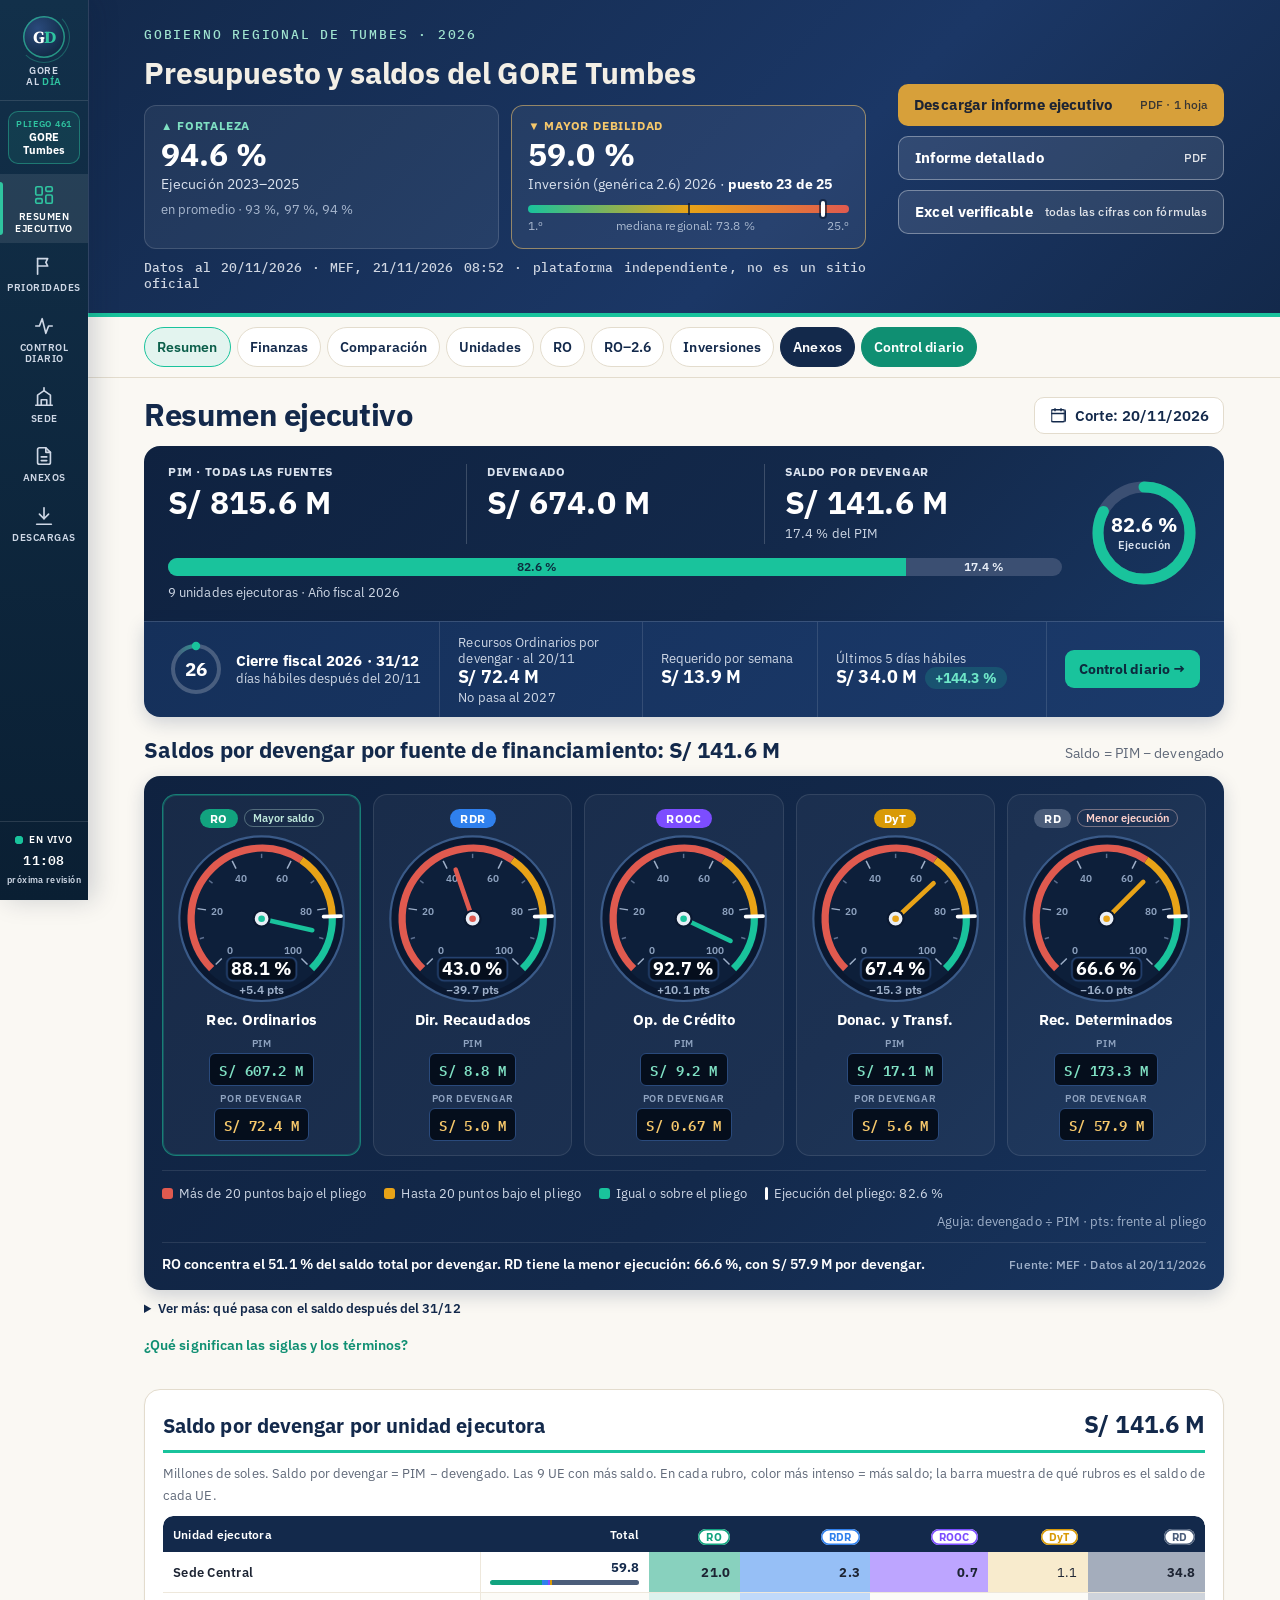
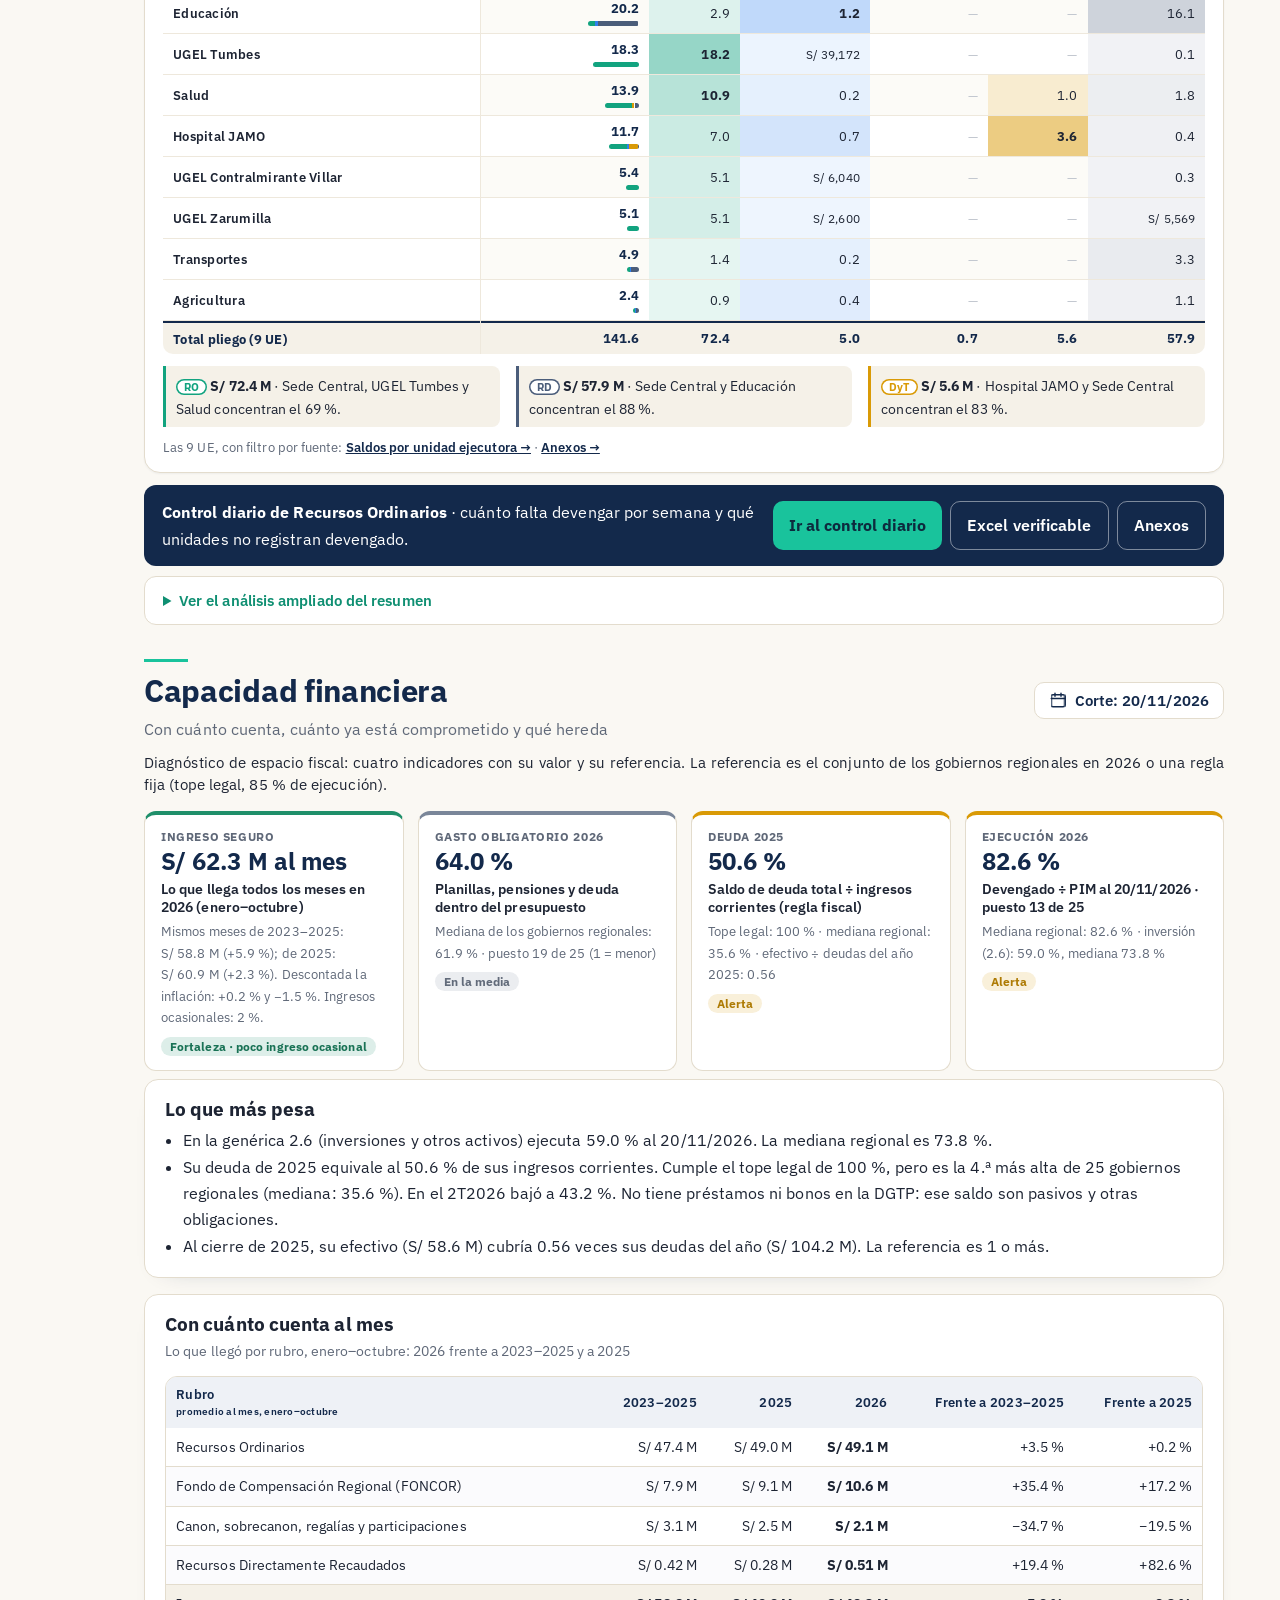
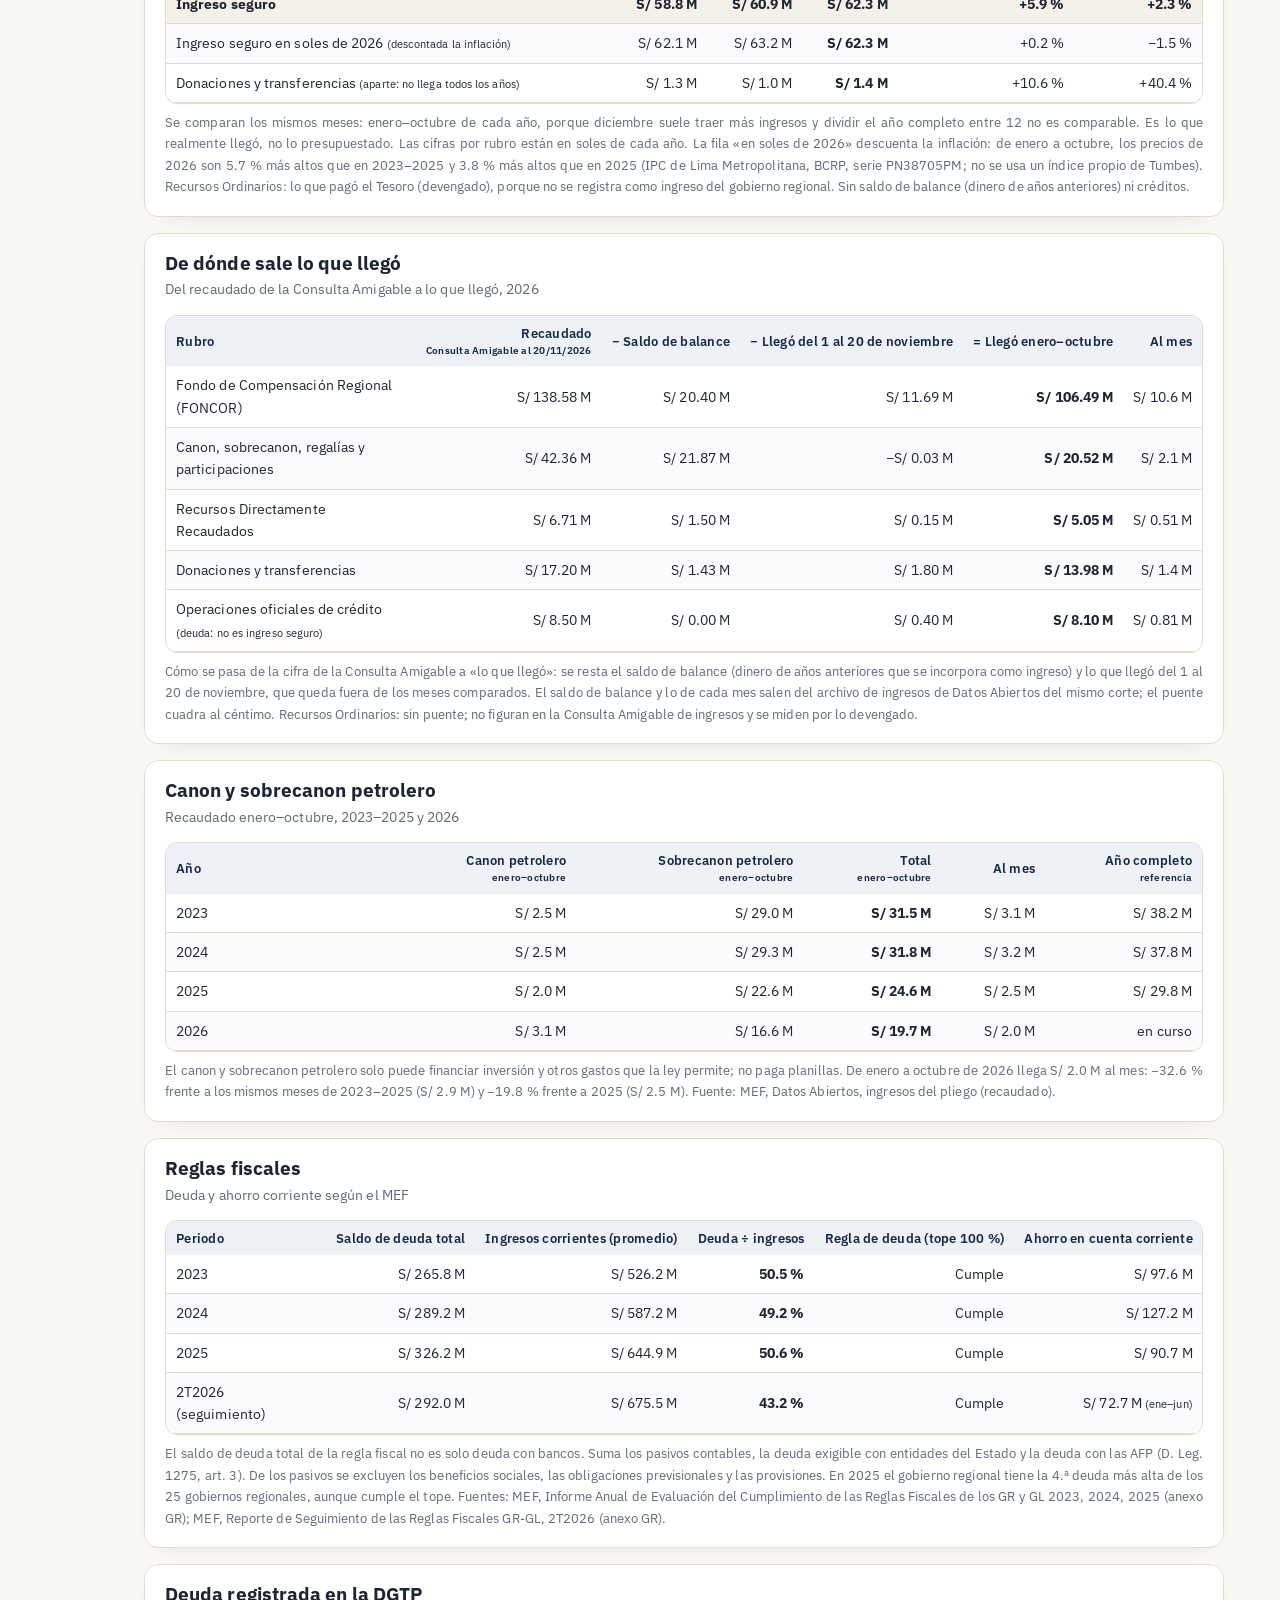
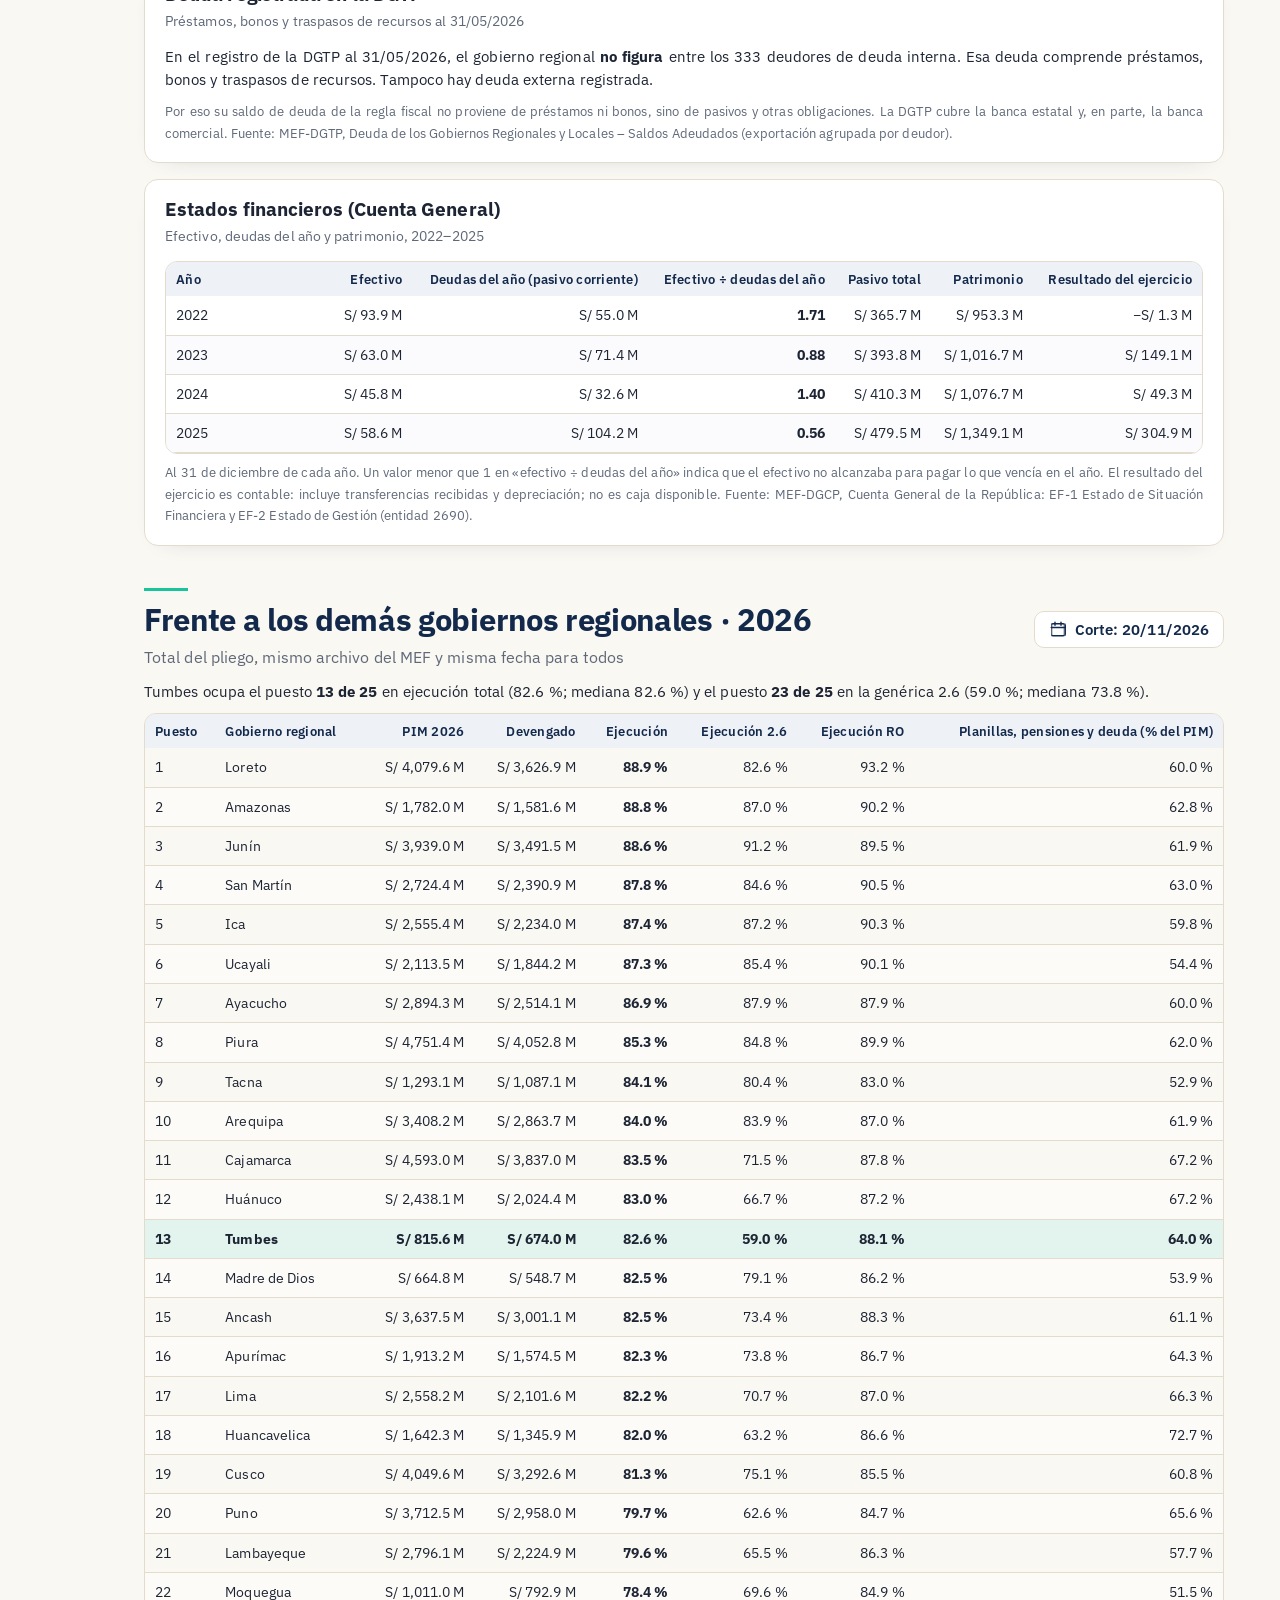
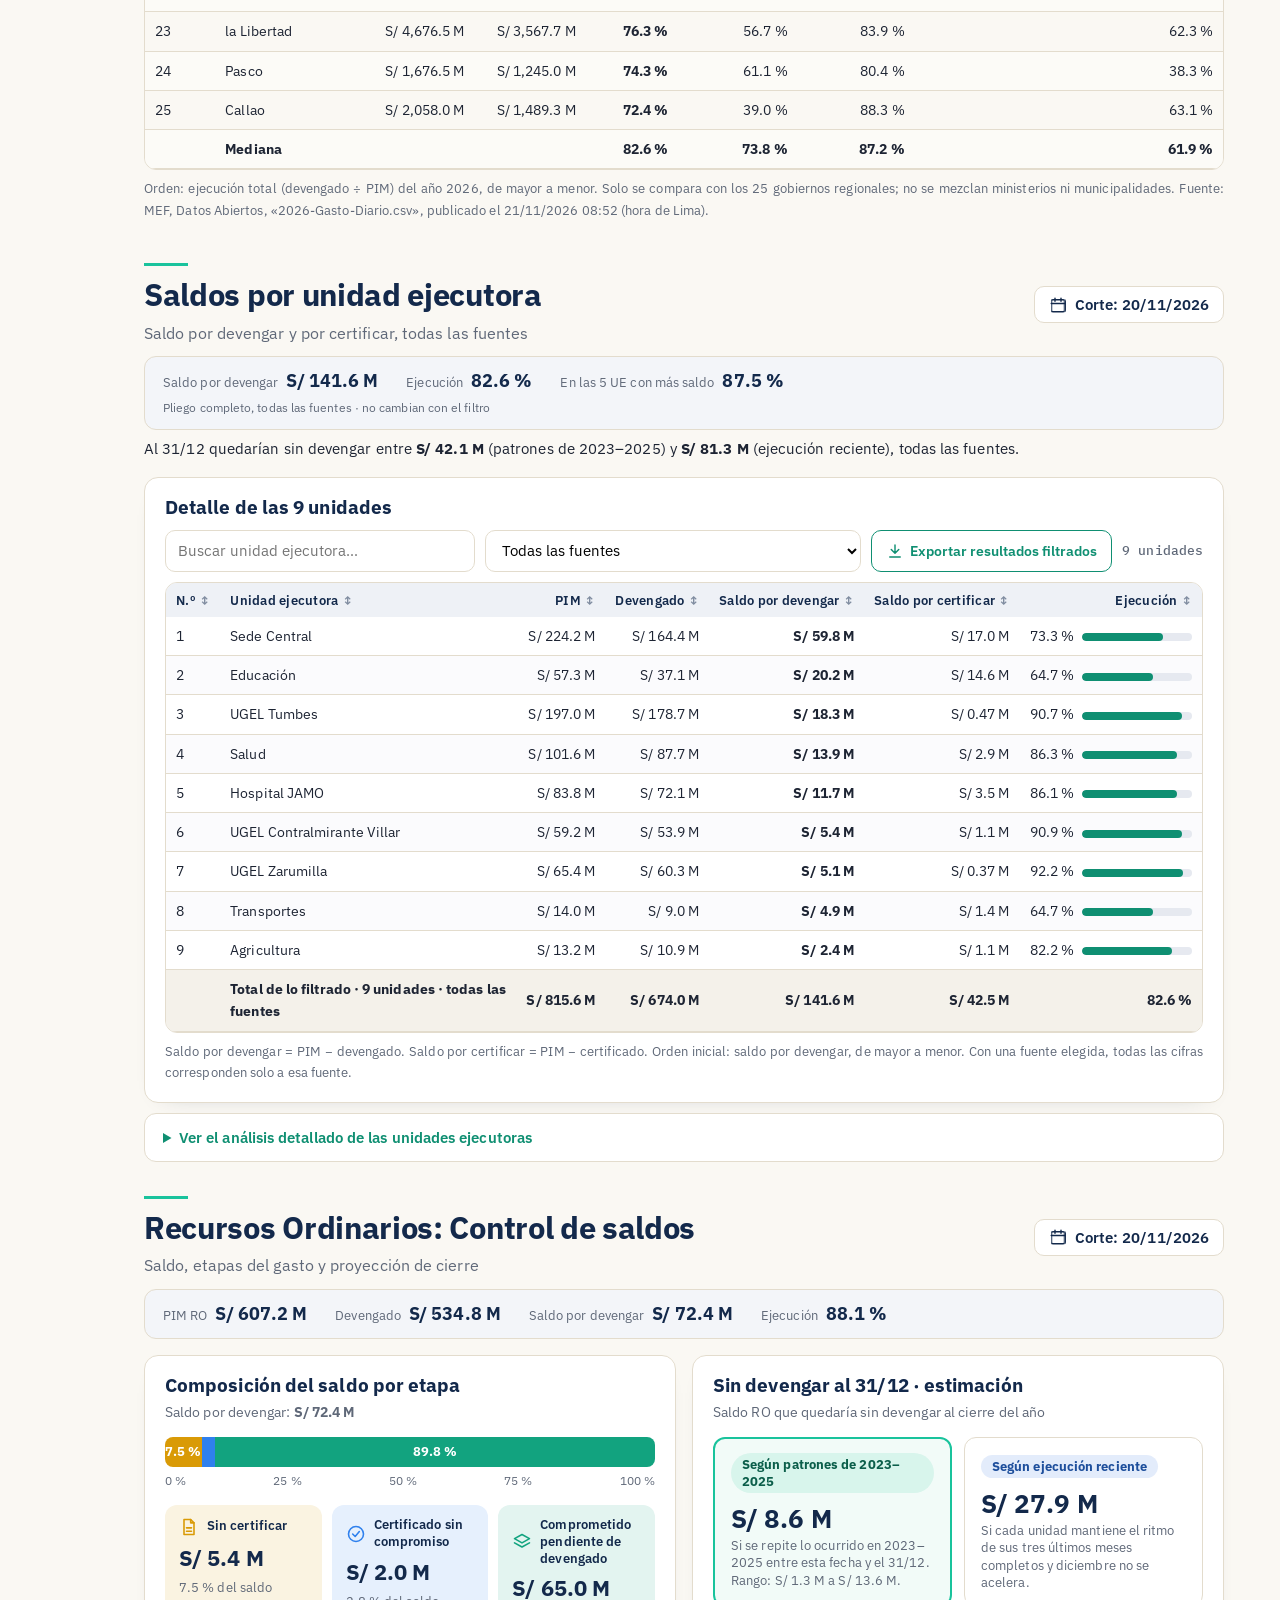
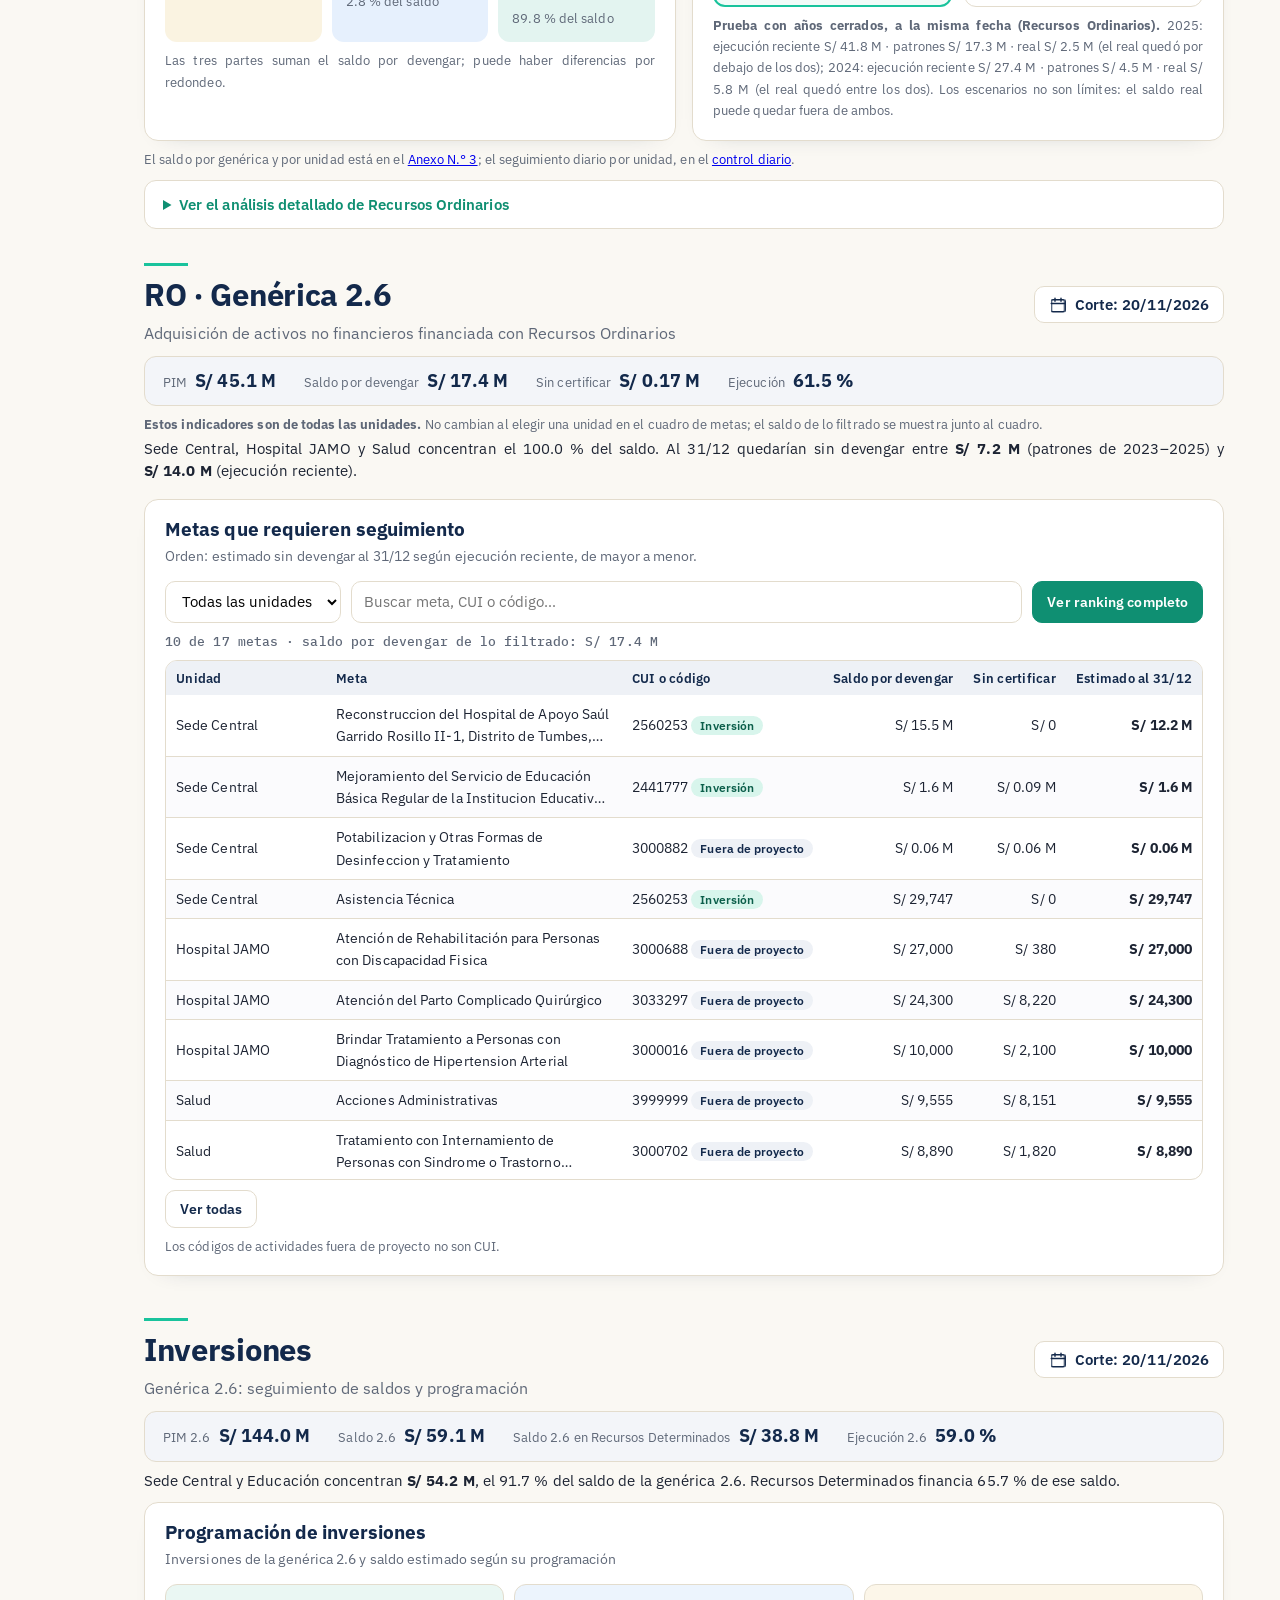
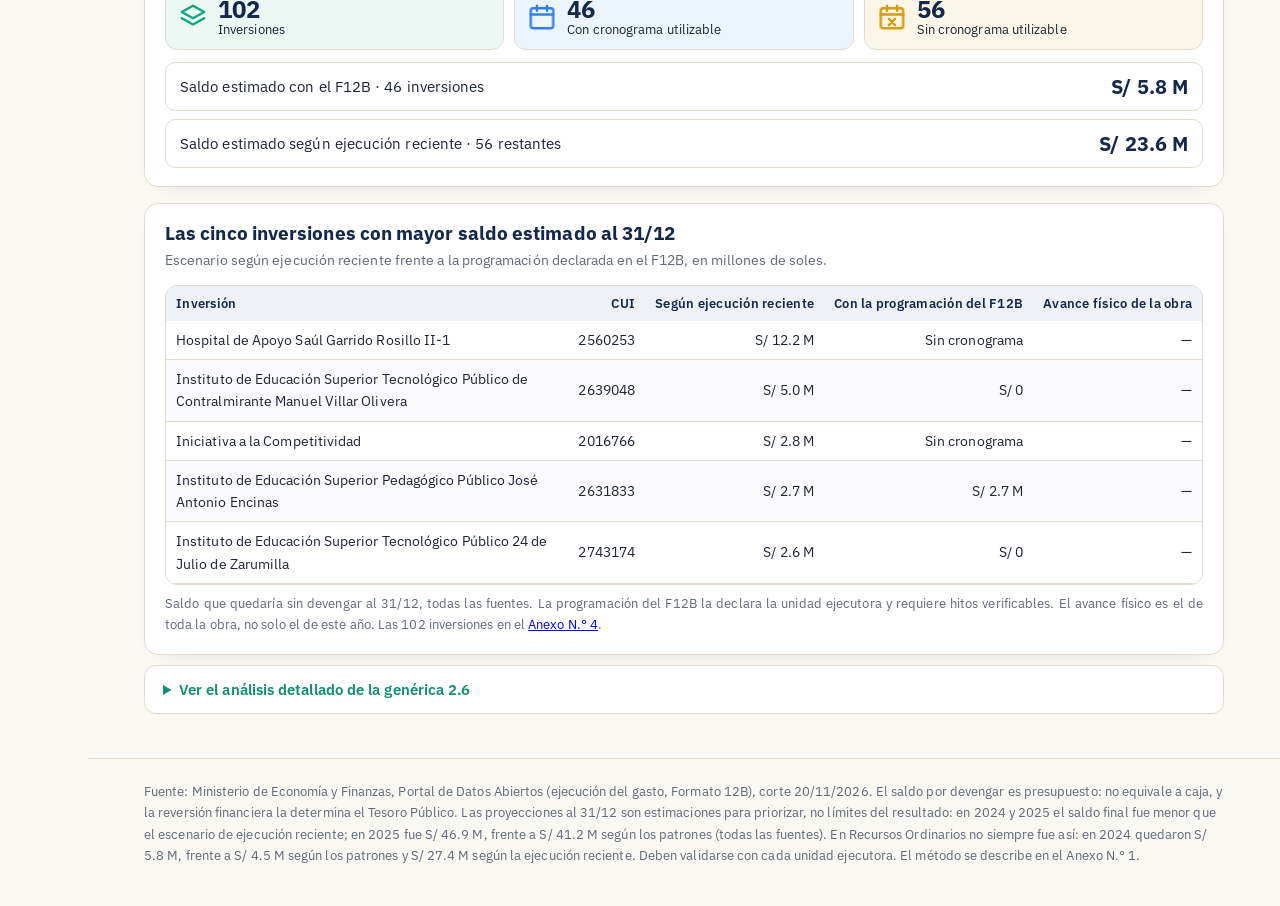
==== commit 261a0519: "Control RO GORE Tumbes: corte 2026-11-20 · informe al 20/11/2026" ====
--- a/goretumbes/index.html
+++ b/goretumbes/index.html
@@ -1,4 +1,4 @@
-<!doctype html><html lang="es"><head><meta charset="utf-8"><meta name="viewport" content="width=device-width, initial-scale=1"><meta name="ctx-csv" content="[&quot;Ámbito: Gobierno Regional del Departamento de Tumbes, pliego 461&quot;, &quot;Corte: 19/11/2026&quot;, &quot;Fuente: Ministerio de Economía y Finanzas, Datos Abiertos (ejecución del gasto y Formato 12B)&quot;, &quot;Importes en soles&quot;]"><title>Presupuesto y saldos del GORE Tumbes al 19/11/2026</title><meta name="description" content="Saldos por ejecutar del Gobierno Regional del Departamento de Tumbes y sus unidades ejecutoras, Recursos Ordinarios, genérica 2.6 y proyección al cierre.">
+<!doctype html><html lang="es"><head><meta charset="utf-8"><meta name="viewport" content="width=device-width, initial-scale=1"><meta name="ctx-csv" content="[&quot;Ámbito: Gobierno Regional del Departamento de Tumbes, pliego 461&quot;, &quot;Corte: 20/11/2026&quot;, &quot;Fuente: Ministerio de Economía y Finanzas, Datos Abiertos (ejecución del gasto y Formato 12B)&quot;, &quot;Importes en soles&quot;]"><title>Presupuesto y saldos del GORE Tumbes al 20/11/2026</title><meta name="description" content="Saldos por ejecutar del Gobierno Regional del Departamento de Tumbes y sus unidades ejecutoras, Recursos Ordinarios, genérica 2.6 y proyección al cierre.">
 <link rel="preconnect" href="https://fonts.googleapis.com"><link rel="stylesheet" href="https://fonts.googleapis.com/css2?family=Source+Serif+4:wght@600;700&family=IBM+Plex+Sans:wght@400;600&family=IBM+Plex+Mono:wght@500;600&display=swap"><style>
 :root{--bg:#faf8f3;--card:#fff;--ink:#1d2433;--muted:#5f6878;--line:#e3dccd;--soft:#f5f1e8;--navy:#13294b;--gold:#d7a03a;--gold-soft:#f6e6c4;
 --f-d:"Source Serif 4",Georgia,serif;--f-t:"IBM Plex Sans","Segoe UI",Arial,sans-serif;--f-m:"IBM Plex Mono",Consolas,monospace;color-scheme:light}
@@ -436,15 +436,15 @@
 .ttab.fichas td:first-child::before{content:none}
 .ttab.fichas tr.tot{background:#f3efe6}
 }
-</style><meta property="og:type" content="website"><meta property="og:site_name" content="GORE al Día"><meta property="og:title" content="Presupuesto y saldos del GORE Tumbes al 19/11/2026"><meta property="og:description" content="Saldos por ejecutar del Gobierno Regional del Departamento de Tumbes y sus unidades ejecutoras, Recursos Ordinarios, genérica 2.6 y proyección al cierre."><meta property="og:url" content="https://gorealdia.github.io/goretumbes/"><meta property="og:image" content="https://gorealdia.github.io/herramientas/compartir.png"><meta property="og:image:width" content="1200"><meta property="og:image:height" content="630"><meta property="og:locale" content="es_PE"><meta name="twitter:card" content="summary_large_image">
+</style><meta property="og:type" content="website"><meta property="og:site_name" content="GORE al Día"><meta property="og:title" content="Presupuesto y saldos del GORE Tumbes al 20/11/2026"><meta property="og:description" content="Saldos por ejecutar del Gobierno Regional del Departamento de Tumbes y sus unidades ejecutoras, Recursos Ordinarios, genérica 2.6 y proyección al cierre."><meta property="og:url" content="https://gorealdia.github.io/goretumbes/"><meta property="og:image" content="https://gorealdia.github.io/herramientas/compartir.png"><meta property="og:image:width" content="1200"><meta property="og:image:height" content="630"><meta property="og:locale" content="es_PE"><meta name="twitter:card" content="summary_large_image">
 <link rel="stylesheet" href="/herramientas/marco.css"><script src="/herramientas/portal.js"></script><script src="/herramientas/marco.js"></script>
 </head><body>
-<header class="cab2w"><div class="wrap cab2"><div class="cab-txt"><div class="eyebrow">Gobierno Regional de Tumbes · 2026</div><h1>Presupuesto y saldos del GORE Tumbes</h1><div class="cab-kp"><div class="cab-k fo"><div class="cab-k-t">▲ Fortaleza</div><div class="cab-k-v">94.6&nbsp;%</div><div class="cab-k-n">Ejecución 2023–2025</div><div class="cab-k-d">en promedio · 93 %, 97 %, 94 %</div></div><div class="cab-k de alerta"><div class="cab-k-t">▼ Mayor debilidad</div><div class="cab-k-v">59.2&nbsp;%</div><div class="cab-k-n">Inversión (genérica 2.6) 2026 · <b>puesto 23 de 25</b></div><div class="cab-rk" role="img" aria-label="Puesto 23 de 25"><span class="med"></span><i style="left:91.7%"></i></div><div class="cab-rk-l"><span>1.º</span><span>mediana regional: 73.5 %</span><span>25.º</span></div></div></div><p class="meta-cab">Datos al 19/11/2026 · MEF, 20/11/2026 08:53 · plataforma independiente, no es un sitio oficial</p></div><div class="desc-cab" aria-label="Informes para descargar"><a class="b-oro" href="descargas/Informe_ejecutivo_GORE_Tumbes_2026_al_20261119.pdf" download>Descargar informe ejecutivo<small>PDF · 1 hoja</small></a><a class="b-sec" href="descargas/Informe_detallado_GORE_Tumbes_2026_al_20261119.pdf" download>Informe detallado<small>PDF</small></a><a class="b-sec" href="descargas/Saldos_GORE_Tumbes_2026_al_20261119.xlsx" download>Excel verificable<small>todas las cifras con fórmulas</small></a></div></div></header>
+<header class="cab2w"><div class="wrap cab2"><div class="cab-txt"><div class="eyebrow">Gobierno Regional de Tumbes · 2026</div><h1>Presupuesto y saldos del GORE Tumbes</h1><div class="cab-kp"><div class="cab-k fo"><div class="cab-k-t">▲ Fortaleza</div><div class="cab-k-v">94.6&nbsp;%</div><div class="cab-k-n">Ejecución 2023–2025</div><div class="cab-k-d">en promedio · 93 %, 97 %, 94 %</div></div><div class="cab-k de alerta"><div class="cab-k-t">▼ Mayor debilidad</div><div class="cab-k-v">59.0&nbsp;%</div><div class="cab-k-n">Inversión (genérica 2.6) 2026 · <b>puesto 23 de 25</b></div><div class="cab-rk" role="img" aria-label="Puesto 23 de 25"><span class="med"></span><i style="left:91.7%"></i></div><div class="cab-rk-l"><span>1.º</span><span>mediana regional: 73.8 %</span><span>25.º</span></div></div></div><p class="meta-cab">Datos al 20/11/2026 · MEF, 21/11/2026 08:52 · plataforma independiente, no es un sitio oficial</p></div><div class="desc-cab" aria-label="Informes para descargar"><a class="b-oro" href="descargas/Informe_ejecutivo_GORE_Tumbes_2026_al_20261120.pdf" download>Descargar informe ejecutivo<small>PDF · 1 hoja</small></a><a class="b-sec" href="descargas/Informe_detallado_GORE_Tumbes_2026_al_20261120.pdf" download>Informe detallado<small>PDF</small></a><a class="b-sec" href="descargas/Saldos_GORE_Tumbes_2026_al_20261120.xlsx" download>Excel verificable<small>todas las cifras con fórmulas</small></a></div></div></header>
 <nav class="saltos" aria-label="Secciones"><div class="wrap"><a href="#resumen">Resumen</a><a href="#finanzas">Finanzas</a><a href="#pares">Comparación</a><a href="#unidades">Unidades</a><a href="#ro">RO</a><a href="#ro26">RO–2.6</a><a href="#g26">Inversiones</a><a class="prim" href="anexos.html">Anexos</a><a class="prim" style="background:var(--turq-d);border-color:var(--turq-d)" href="ro/">Control diario</a></div></nav>
 <main>
 <section id="resumen"><div class="wrap"><div class="res-cab"><div><h2>Resumen ejecutivo</h2><p class="sub2">Presupuesto y saldos por fuente de financiamiento</p></div>
-<div class="corte"><b><svg width="18" height="18" viewBox="0 0 24 24" fill="none" stroke="currentColor" stroke-width="2" aria-hidden="true"><rect x="3" y="5" width="18" height="16" rx="2"/><path d="M3 10h18M8 3v4M16 3v4"/></svg>Corte: 19/11/2026</b><small>Importes en millones de soles (M)</small></div></div>
-<div class="franja" role="group" aria-label="Presupuesto del pliego, todas las fuentes"><div class="izq"><div class="nums"><div><small>PIM · todas las fuentes</small><b>S/ 814.1 M</b></div><div><small>Devengado</small><b>S/ 673.8 M</b></div><div><small>Saldo por devengar</small><b>S/ 140.3 M</b><span class="sb">17.2 % del PIM</span></div></div><div class="barra2" role="img" aria-label="Devengado 82.8 %, por devengar 17.2 %"><i style="width:82.8%">82.8 %</i><span>17.2 %</span></div><div class="pie2">9 unidades ejecutoras · Año fiscal 2026</div></div><div class="anillo-s"><svg width="112" height="112" viewBox="0 0 112 112" aria-hidden="true"><circle cx="56" cy="56" r="46" fill="none" stroke="#3b4f72" stroke-width="11"/><circle cx="56" cy="56" r="46" fill="none" stroke="#19c39c" stroke-width="11" stroke-linecap="round" transform="rotate(-90 56 56)" stroke-dasharray="239.2 289.0"/></svg><div><b>82.8 %</b><small>Ejecución</small></div></div></div>
+<div class="corte"><b><svg width="18" height="18" viewBox="0 0 24 24" fill="none" stroke="currentColor" stroke-width="2" aria-hidden="true"><rect x="3" y="5" width="18" height="16" rx="2"/><path d="M3 10h18M8 3v4M16 3v4"/></svg>Corte: 20/11/2026</b><small>Importes en millones de soles (M)</small></div></div>
+<div class="franja" role="group" aria-label="Presupuesto del pliego, todas las fuentes"><div class="izq"><div class="nums"><div><small>PIM · todas las fuentes</small><b>S/ 815.6 M</b></div><div><small>Devengado</small><b>S/ 674.0 M</b></div><div><small>Saldo por devengar</small><b>S/ 141.6 M</b><span class="sb">17.4 % del PIM</span></div></div><div class="barra2" role="img" aria-label="Devengado 82.6 %, por devengar 17.4 %"><i style="width:82.6%">82.6 %</i><span>17.4 %</span></div><div class="pie2">9 unidades ejecutoras · Año fiscal 2026</div></div><div class="anillo-s"><svg width="112" height="112" viewBox="0 0 112 112" aria-hidden="true"><circle cx="56" cy="56" r="46" fill="none" stroke="#3b4f72" stroke-width="11"/><circle cx="56" cy="56" r="46" fill="none" stroke="#19c39c" stroke-width="11" stroke-linecap="round" transform="rotate(-90 56 56)" stroke-dasharray="238.9 289.0"/></svg><div><b>82.6 %</b><small>Ejecución</small></div></div></div>
 <div class="cierre" role="group" aria-label="Cierre fiscal 2026: Recursos Ordinarios" data-src="ro/datos.json" hidden>
 <div class="c-plazo plazo"><span class="reloj" aria-hidden="true"><svg width="56" height="56" viewBox="0 0 56 56">
 <defs><linearGradient id="estela" x1="0" y1="0" x2="1" y2="0"><stop offset="0" stop-color="#19c39c" stop-opacity="0"/><stop offset="1" stop-color="#19c39c" stop-opacity=".6"/></linearGradient></defs>
@@ -467,11 +467,11 @@
 if(w.base)q('.k-base').textContent=w.base.charAt(0).toUpperCase()+w.base.slice(1);
 if(w.nec_sem>0){var p=(w.real_sem-w.nec_sem)/w.nec_sem*100,e=q('.k-dif');
 e.textContent=(p>=0?'+':'−')+Math.abs(p).toFixed(1)+' %';e.title=(p>=0?'Por encima':'Por debajo')+' del ritmo requerido';e.className='dif k-dif '+(p>=0?'v':'a')}
-c.hidden=false}).catch(function(){})})();</script><div class="fuentes-cab"><h3>Saldos por devengar por fuente de financiamiento: <b style="white-space:nowrap">S/ 140.3 M</b></h3><span>Saldo = PIM − devengado</span></div>
-<div class="cabina" role="group" aria-label="Ejecución por fuente de financiamiento frente al pliego"><div class="cabina-ins"><article class="ins top"><div class="ins-cab"><span class="ins-sg" style="--c:#12a37f">RO</span><span class="ins-b">Mayor saldo</span></div><svg class="dial" viewBox="0 0 120 118" role="img" aria-label="RO: ejecución 88.1 %, sobre la ejecución del pliego (82.8 %)"><circle cx="60" cy="58" r="57" class="bisel"/><circle cx="60" cy="58" r="52" class="fondo"/><path d="M25.4 92.6 A49 49 0 0 1 87.7 17.6" stroke="#e05a4f" class="zn"/><path d="M87.7 17.6 A49 49 0 0 1 109.0 56.7" stroke="#e8a317" class="zn"/><path d="M109.0 56.7 A49 49 0 0 1 94.6 92.6" stroke="#19c39c" class="zn"/><line x1="28.2" y1="89.8" x2="32.4" y2="85.6" stroke="#9fb0c9" stroke-width="1"/><text x="38.1" y="82.4" class="tk">0</text><line x1="15.6" y1="51.0" x2="21.5" y2="51.9" stroke="#9fb0c9" stroke-width="1"/><text x="29.4" y="55.7" class="tk">20</text><line x1="39.6" y1="17.9" x2="42.3" y2="23.3" stroke="#9fb0c9" stroke-width="1"/><text x="45.9" y="32.9" class="tk">40</text><line x1="80.4" y1="17.9" x2="77.7" y2="23.3" stroke="#9fb0c9" stroke-width="1"/><text x="74.1" y="32.9" class="tk">60</text><line x1="104.4" y1="51.0" x2="98.5" y2="51.9" stroke="#9fb0c9" stroke-width="1"/><text x="90.6" y="55.7" class="tk">80</text><line x1="91.8" y1="89.8" x2="87.6" y2="85.6" stroke="#9fb0c9" stroke-width="1"/><text x="81.9" y="82.4" class="tk">100</text><line x1="17.2" y1="71.9" x2="20.1" y2="71.0" stroke="#5d7090" stroke-width="1"/><line x1="23.6" y1="31.5" x2="26.0" y2="33.3" stroke="#5d7090" stroke-width="1"/><line x1="60.0" y1="13.0" x2="60.0" y2="16.0" stroke="#5d7090" stroke-width="1"/><line x1="96.4" y1="31.5" x2="94.0" y2="33.3" stroke="#5d7090" stroke-width="1"/><line x1="102.8" y1="71.9" x2="99.9" y2="71.0" stroke="#5d7090" stroke-width="1"/><line x1="115.0" y1="56.5" x2="103.0" y2="56.9" class="ref"/><line x1="60" y1="58" x2="95.1" y2="66.0" stroke="#19c39c" class="aguja"/><circle cx="60" cy="58" r="5.5" class="eje"/><circle cx="60" cy="58" r="2.3" fill="#19c39c" class="pulso"/><rect x="36" y="85" width="48" height="16" rx="4" class="ventana"/><text x="60" y="97" class="val">88.1 %</text><text x="60" y="110" class="pts">+5.3 pts</text></svg><div class="ins-txt"><h4 title="Recursos Ordinarios">Rec. Ordinarios</h4><div class="odo-l">PIM</div><div class="odo">S/ 607.2 M</div><div class="odo-l">Por devengar</div><div class="odo r">S/ 72.5 M</div></div></article><article class="ins"><div class="ins-cab"><span class="ins-sg" style="--c:#2f80ed">RDR</span></div><svg class="dial" viewBox="0 0 120 118" role="img" aria-label="RDR: ejecución 42.9 %, bajo la ejecución del pliego (82.8 %)"><circle cx="60" cy="58" r="57" class="bisel"/><circle cx="60" cy="58" r="52" class="fondo"/><path d="M25.4 92.6 A49 49 0 0 1 87.7 17.6" stroke="#e05a4f" class="zn"/><path d="M87.7 17.6 A49 49 0 0 1 109.0 56.7" stroke="#e8a317" class="zn"/><path d="M109.0 56.7 A49 49 0 0 1 94.6 92.6" stroke="#19c39c" class="zn"/><line x1="28.2" y1="89.8" x2="32.4" y2="85.6" stroke="#9fb0c9" stroke-width="1"/><text x="38.1" y="82.4" class="tk">0</text><line x1="15.6" y1="51.0" x2="21.5" y2="51.9" stroke="#9fb0c9" stroke-width="1"/><text x="29.4" y="55.7" class="tk">20</text><line x1="39.6" y1="17.9" x2="42.3" y2="23.3" stroke="#9fb0c9" stroke-width="1"/><text x="45.9" y="32.9" class="tk">40</text><line x1="80.4" y1="17.9" x2="77.7" y2="23.3" stroke="#9fb0c9" stroke-width="1"/><text x="74.1" y="32.9" class="tk">60</text><line x1="104.4" y1="51.0" x2="98.5" y2="51.9" stroke="#9fb0c9" stroke-width="1"/><text x="90.6" y="55.7" class="tk">80</text><line x1="91.8" y1="89.8" x2="87.6" y2="85.6" stroke="#9fb0c9" stroke-width="1"/><text x="81.9" y="82.4" class="tk">100</text><line x1="17.2" y1="71.9" x2="20.1" y2="71.0" stroke="#5d7090" stroke-width="1"/><line x1="23.6" y1="31.5" x2="26.0" y2="33.3" stroke="#5d7090" stroke-width="1"/><line x1="60.0" y1="13.0" x2="60.0" y2="16.0" stroke="#5d7090" stroke-width="1"/><line x1="96.4" y1="31.5" x2="94.0" y2="33.3" stroke="#5d7090" stroke-width="1"/><line x1="102.8" y1="71.9" x2="99.9" y2="71.0" stroke="#5d7090" stroke-width="1"/><line x1="115.0" y1="56.5" x2="103.0" y2="56.9" class="ref"/><line x1="60" y1="58" x2="48.2" y2="24.0" stroke="#e05a4f" class="aguja"/><circle cx="60" cy="58" r="5.5" class="eje"/><circle cx="60" cy="58" r="2.3" fill="#e05a4f" class="pulso"/><rect x="36" y="85" width="48" height="16" rx="4" class="ventana"/><text x="60" y="97" class="val">42.9 %</text><text x="60" y="110" class="pts">−39.9 pts</text></svg><div class="ins-txt"><h4 title="Recursos Directamente Recaudados">Dir. Recaudados</h4><div class="odo-l">PIM</div><div class="odo">S/ 8.8 M</div><div class="odo-l">Por devengar</div><div class="odo r">S/ 5.0 M</div></div></article><article class="ins"><div class="ins-cab"><span class="ins-sg" style="--c:#7c4dff">ROOC</span></div><svg class="dial" viewBox="0 0 120 118" role="img" aria-label="ROOC: ejecución 92.7 %, sobre la ejecución del pliego (82.8 %)"><circle cx="60" cy="58" r="57" class="bisel"/><circle cx="60" cy="58" r="52" class="fondo"/><path d="M25.4 92.6 A49 49 0 0 1 87.7 17.6" stroke="#e05a4f" class="zn"/><path d="M87.7 17.6 A49 49 0 0 1 109.0 56.7" stroke="#e8a317" class="zn"/><path d="M109.0 56.7 A49 49 0 0 1 94.6 92.6" stroke="#19c39c" class="zn"/><line x1="28.2" y1="89.8" x2="32.4" y2="85.6" stroke="#9fb0c9" stroke-width="1"/><text x="38.1" y="82.4" class="tk">0</text><line x1="15.6" y1="51.0" x2="21.5" y2="51.9" stroke="#9fb0c9" stroke-width="1"/><text x="29.4" y="55.7" class="tk">20</text><line x1="39.6" y1="17.9" x2="42.3" y2="23.3" stroke="#9fb0c9" stroke-width="1"/><text x="45.9" y="32.9" class="tk">40</text><line x1="80.4" y1="17.9" x2="77.7" y2="23.3" stroke="#9fb0c9" stroke-width="1"/><text x="74.1" y="32.9" class="tk">60</text><line x1="104.4" y1="51.0" x2="98.5" y2="51.9" stroke="#9fb0c9" stroke-width="1"/><text x="90.6" y="55.7" class="tk">80</text><line x1="91.8" y1="89.8" x2="87.6" y2="85.6" stroke="#9fb0c9" stroke-width="1"/><text x="81.9" y="82.4" class="tk">100</text><line x1="17.2" y1="71.9" x2="20.1" y2="71.0" stroke="#5d7090" stroke-width="1"/><line x1="23.6" y1="31.5" x2="26.0" y2="33.3" stroke="#5d7090" stroke-width="1"/><line x1="60.0" y1="13.0" x2="60.0" y2="16.0" stroke="#5d7090" stroke-width="1"/><line x1="96.4" y1="31.5" x2="94.0" y2="33.3" stroke="#5d7090" stroke-width="1"/><line x1="102.8" y1="71.9" x2="99.9" y2="71.0" stroke="#5d7090" stroke-width="1"/><line x1="115.0" y1="56.5" x2="103.0" y2="56.9" class="ref"/><line x1="60" y1="58" x2="92.5" y2="73.4" stroke="#19c39c" class="aguja"/><circle cx="60" cy="58" r="5.5" class="eje"/><circle cx="60" cy="58" r="2.3" fill="#19c39c" class="pulso"/><rect x="36" y="85" width="48" height="16" rx="4" class="ventana"/><text x="60" y="97" class="val">92.7 %</text><text x="60" y="110" class="pts">+10.0 pts</text></svg><div class="ins-txt"><h4 title="Recursos por Operaciones Oficiales de Crédito">Op. de Crédito</h4><div class="odo-l">PIM</div><div class="odo">S/ 9.2 M</div><div class="odo-l">Por devengar</div><div class="odo r">S/ 0.67 M</div></div></article><article class="ins"><div class="ins-cab"><span class="ins-sg" style="--c:#d99a06">DyT</span></div><svg class="dial" viewBox="0 0 120 118" role="img" aria-label="DyT: ejecución 67.1 %, bajo la ejecución del pliego (82.8 %)"><circle cx="60" cy="58" r="57" class="bisel"/><circle cx="60" cy="58" r="52" class="fondo"/><path d="M25.4 92.6 A49 49 0 0 1 87.7 17.6" stroke="#e05a4f" class="zn"/><path d="M87.7 17.6 A49 49 0 0 1 109.0 56.7" stroke="#e8a317" class="zn"/><path d="M109.0 56.7 A49 49 0 0 1 94.6 92.6" stroke="#19c39c" class="zn"/><line x1="28.2" y1="89.8" x2="32.4" y2="85.6" stroke="#9fb0c9" stroke-width="1"/><text x="38.1" y="82.4" class="tk">0</text><line x1="15.6" y1="51.0" x2="21.5" y2="51.9" stroke="#9fb0c9" stroke-width="1"/><text x="29.4" y="55.7" class="tk">20</text><line x1="39.6" y1="17.9" x2="42.3" y2="23.3" stroke="#9fb0c9" stroke-width="1"/><text x="45.9" y="32.9" class="tk">40</text><line x1="80.4" y1="17.9" x2="77.7" y2="23.3" stroke="#9fb0c9" stroke-width="1"/><text x="74.1" y="32.9" class="tk">60</text><line x1="104.4" y1="51.0" x2="98.5" y2="51.9" stroke="#9fb0c9" stroke-width="1"/><text x="90.6" y="55.7" class="tk">80</text><line x1="91.8" y1="89.8" x2="87.6" y2="85.6" stroke="#9fb0c9" stroke-width="1"/><text x="81.9" y="82.4" class="tk">100</text><line x1="17.2" y1="71.9" x2="20.1" y2="71.0" stroke="#5d7090" stroke-width="1"/><line x1="23.6" y1="31.5" x2="26.0" y2="33.3" stroke="#5d7090" stroke-width="1"/><line x1="60.0" y1="13.0" x2="60.0" y2="16.0" stroke="#5d7090" stroke-width="1"/><line x1="96.4" y1="31.5" x2="94.0" y2="33.3" stroke="#5d7090" stroke-width="1"/><line x1="102.8" y1="71.9" x2="99.9" y2="71.0" stroke="#5d7090" stroke-width="1"/><line x1="115.0" y1="56.5" x2="103.0" y2="56.9" class="ref"/><line x1="60" y1="58" x2="86.0" y2="33.0" stroke="#e8a317" class="aguja"/><circle cx="60" cy="58" r="5.5" class="eje"/><circle cx="60" cy="58" r="2.3" fill="#e8a317" class="pulso"/><rect x="36" y="85" width="48" height="16" rx="4" class="ventana"/><text x="60" y="97" class="val">67.1 %</text><text x="60" y="110" class="pts">−15.7 pts</text></svg><div class="ins-txt"><h4 title="Donaciones y Transferencias">Donac. y Transf.</h4><div class="odo-l">PIM</div><div class="odo">S/ 17.1 M</div><div class="odo-l">Por devengar</div><div class="odo r">S/ 5.6 M</div></div></article><article class="ins"><div class="ins-cab"><span class="ins-sg" style="--c:#4b5d7a">RD</span><span class="ins-b alerta">Menor ejecución</span></div><svg class="dial" viewBox="0 0 120 118" role="img" aria-label="RD: ejecución 67.1 %, bajo la ejecución del pliego (82.8 %)"><circle cx="60" cy="58" r="57" class="bisel"/><circle cx="60" cy="58" r="52" class="fondo"/><path d="M25.4 92.6 A49 49 0 0 1 87.7 17.6" stroke="#e05a4f" class="zn"/><path d="M87.7 17.6 A49 49 0 0 1 109.0 56.7" stroke="#e8a317" class="zn"/><path d="M109.0 56.7 A49 49 0 0 1 94.6 92.6" stroke="#19c39c" class="zn"/><line x1="28.2" y1="89.8" x2="32.4" y2="85.6" stroke="#9fb0c9" stroke-width="1"/><text x="38.1" y="82.4" class="tk">0</text><line x1="15.6" y1="51.0" x2="21.5" y2="51.9" stroke="#9fb0c9" stroke-width="1"/><text x="29.4" y="55.7" class="tk">20</text><line x1="39.6" y1="17.9" x2="42.3" y2="23.3" stroke="#9fb0c9" stroke-width="1"/><text x="45.9" y="32.9" class="tk">40</text><line x1="80.4" y1="17.9" x2="77.7" y2="23.3" stroke="#9fb0c9" stroke-width="1"/><text x="74.1" y="32.9" class="tk">60</text><line x1="104.4" y1="51.0" x2="98.5" y2="51.9" stroke="#9fb0c9" stroke-width="1"/><text x="90.6" y="55.7" class="tk">80</text><line x1="91.8" y1="89.8" x2="87.6" y2="85.6" stroke="#9fb0c9" stroke-width="1"/><text x="81.9" y="82.4" class="tk">100</text><line x1="17.2" y1="71.9" x2="20.1" y2="71.0" stroke="#5d7090" stroke-width="1"/><line x1="23.6" y1="31.5" x2="26.0" y2="33.3" stroke="#5d7090" stroke-width="1"/><line x1="60.0" y1="13.0" x2="60.0" y2="16.0" stroke="#5d7090" stroke-width="1"/><line x1="96.4" y1="31.5" x2="94.0" y2="33.3" stroke="#5d7090" stroke-width="1"/><line x1="102.8" y1="71.9" x2="99.9" y2="71.0" stroke="#5d7090" stroke-width="1"/><line x1="115.0" y1="56.5" x2="103.0" y2="56.9" class="ref"/><line x1="60" y1="58" x2="86.0" y2="33.1" stroke="#e8a317" class="aguja"/><circle cx="60" cy="58" r="5.5" class="eje"/><circle cx="60" cy="58" r="2.3" fill="#e8a317" class="pulso"/><rect x="36" y="85" width="48" height="16" rx="4" class="ventana"/><text x="60" y="97" class="val">67.1 %</text><text x="60" y="110" class="pts">−15.7 pts</text></svg><div class="ins-txt"><h4 title="Recursos Determinados">Rec. Determinados</h4><div class="odo-l">PIM</div><div class="odo">S/ 171.8 M</div><div class="odo-l">Por devengar</div><div class="odo r">S/ 56.5 M</div></div></article></div>
-<div class="cabina-ley"><span><i style="background:#e05a4f"></i>Más de 20 puntos bajo el pliego</span><span><i style="background:#e8a317"></i>Hasta 20 puntos bajo el pliego</span><span><i style="background:#19c39c"></i>Igual o sobre el pliego</span><span><i class="ley-ref"></i>Ejecución del pliego: 82.8 %</span><span class="ley-txt">Aguja: devengado ÷ PIM · pts: frente al pliego</span></div>
-<div class="cabina-pie"><span>RO concentra el 51.6 % del saldo total por devengar. RD tiene la menor ejecución: 67.1 %, con S/ 56.5 M por devengar.</span><span class="pie-fte">Fuente: MEF · Datos al 19/11/2026</span></div></div><details class="nota-legal"><summary>Ver más: qué pasa con el saldo después del 31/12</summary><p>Después del 31/12 no se compromete ni se devenga con cargo a 2026 (D. Leg. 1440, art. 36). En Recursos Ordinarios, lo no devengado no genera saldo de balance. En las demás fuentes, lo recaudado y no devengado puede incorporarse en 2027 como saldo de balance (art. 50).</p></details>
-<div id="aviso-corte" data-src="ro/datos.json" data-link="ro/" data-corte="2026-11-19"></div><details class="glos glos-claro"><summary>¿Qué significan las siglas y los términos?</summary><dl>
+c.hidden=false}).catch(function(){})})();</script><div class="fuentes-cab"><h3>Saldos por devengar por fuente de financiamiento: <b style="white-space:nowrap">S/ 141.6 M</b></h3><span>Saldo = PIM − devengado</span></div>
+<div class="cabina" role="group" aria-label="Ejecución por fuente de financiamiento frente al pliego"><div class="cabina-ins"><article class="ins top"><div class="ins-cab"><span class="ins-sg" style="--c:#12a37f">RO</span><span class="ins-b">Mayor saldo</span></div><svg class="dial" viewBox="0 0 120 118" role="img" aria-label="RO: ejecución 88.1 %, sobre la ejecución del pliego (82.6 %)"><circle cx="60" cy="58" r="57" class="bisel"/><circle cx="60" cy="58" r="52" class="fondo"/><path d="M25.4 92.6 A49 49 0 0 1 87.5 17.4" stroke="#e05a4f" class="zn"/><path d="M87.5 17.4 A49 49 0 0 1 109.0 56.4" stroke="#e8a317" class="zn"/><path d="M109.0 56.4 A49 49 0 0 1 94.6 92.6" stroke="#19c39c" class="zn"/><line x1="28.2" y1="89.8" x2="32.4" y2="85.6" stroke="#9fb0c9" stroke-width="1"/><text x="38.1" y="82.4" class="tk">0</text><line x1="15.6" y1="51.0" x2="21.5" y2="51.9" stroke="#9fb0c9" stroke-width="1"/><text x="29.4" y="55.7" class="tk">20</text><line x1="39.6" y1="17.9" x2="42.3" y2="23.3" stroke="#9fb0c9" stroke-width="1"/><text x="45.9" y="32.9" class="tk">40</text><line x1="80.4" y1="17.9" x2="77.7" y2="23.3" stroke="#9fb0c9" stroke-width="1"/><text x="74.1" y="32.9" class="tk">60</text><line x1="104.4" y1="51.0" x2="98.5" y2="51.9" stroke="#9fb0c9" stroke-width="1"/><text x="90.6" y="55.7" class="tk">80</text><line x1="91.8" y1="89.8" x2="87.6" y2="85.6" stroke="#9fb0c9" stroke-width="1"/><text x="81.9" y="82.4" class="tk">100</text><line x1="17.2" y1="71.9" x2="20.1" y2="71.0" stroke="#5d7090" stroke-width="1"/><line x1="23.6" y1="31.5" x2="26.0" y2="33.3" stroke="#5d7090" stroke-width="1"/><line x1="60.0" y1="13.0" x2="60.0" y2="16.0" stroke="#5d7090" stroke-width="1"/><line x1="96.4" y1="31.5" x2="94.0" y2="33.3" stroke="#5d7090" stroke-width="1"/><line x1="102.8" y1="71.9" x2="99.9" y2="71.0" stroke="#5d7090" stroke-width="1"/><line x1="115.0" y1="56.2" x2="103.0" y2="56.6" class="ref"/><line x1="60" y1="58" x2="95.1" y2="66.0" stroke="#19c39c" class="aguja"/><circle cx="60" cy="58" r="5.5" class="eje"/><circle cx="60" cy="58" r="2.3" fill="#19c39c" class="pulso"/><rect x="36" y="85" width="48" height="16" rx="4" class="ventana"/><text x="60" y="97" class="val">88.1 %</text><text x="60" y="110" class="pts">+5.4 pts</text></svg><div class="ins-txt"><h4 title="Recursos Ordinarios">Rec. Ordinarios</h4><div class="odo-l">PIM</div><div class="odo">S/ 607.2 M</div><div class="odo-l">Por devengar</div><div class="odo r">S/ 72.4 M</div></div></article><article class="ins"><div class="ins-cab"><span class="ins-sg" style="--c:#2f80ed">RDR</span></div><svg class="dial" viewBox="0 0 120 118" role="img" aria-label="RDR: ejecución 43.0 %, bajo la ejecución del pliego (82.6 %)"><circle cx="60" cy="58" r="57" class="bisel"/><circle cx="60" cy="58" r="52" class="fondo"/><path d="M25.4 92.6 A49 49 0 0 1 87.5 17.4" stroke="#e05a4f" class="zn"/><path d="M87.5 17.4 A49 49 0 0 1 109.0 56.4" stroke="#e8a317" class="zn"/><path d="M109.0 56.4 A49 49 0 0 1 94.6 92.6" stroke="#19c39c" class="zn"/><line x1="28.2" y1="89.8" x2="32.4" y2="85.6" stroke="#9fb0c9" stroke-width="1"/><text x="38.1" y="82.4" class="tk">0</text><line x1="15.6" y1="51.0" x2="21.5" y2="51.9" stroke="#9fb0c9" stroke-width="1"/><text x="29.4" y="55.7" class="tk">20</text><line x1="39.6" y1="17.9" x2="42.3" y2="23.3" stroke="#9fb0c9" stroke-width="1"/><text x="45.9" y="32.9" class="tk">40</text><line x1="80.4" y1="17.9" x2="77.7" y2="23.3" stroke="#9fb0c9" stroke-width="1"/><text x="74.1" y="32.9" class="tk">60</text><line x1="104.4" y1="51.0" x2="98.5" y2="51.9" stroke="#9fb0c9" stroke-width="1"/><text x="90.6" y="55.7" class="tk">80</text><line x1="91.8" y1="89.8" x2="87.6" y2="85.6" stroke="#9fb0c9" stroke-width="1"/><text x="81.9" y="82.4" class="tk">100</text><line x1="17.2" y1="71.9" x2="20.1" y2="71.0" stroke="#5d7090" stroke-width="1"/><line x1="23.6" y1="31.5" x2="26.0" y2="33.3" stroke="#5d7090" stroke-width="1"/><line x1="60.0" y1="13.0" x2="60.0" y2="16.0" stroke="#5d7090" stroke-width="1"/><line x1="96.4" y1="31.5" x2="94.0" y2="33.3" stroke="#5d7090" stroke-width="1"/><line x1="102.8" y1="71.9" x2="99.9" y2="71.0" stroke="#5d7090" stroke-width="1"/><line x1="115.0" y1="56.2" x2="103.0" y2="56.6" class="ref"/><line x1="60" y1="58" x2="48.3" y2="24.0" stroke="#e05a4f" class="aguja"/><circle cx="60" cy="58" r="5.5" class="eje"/><circle cx="60" cy="58" r="2.3" fill="#e05a4f" class="pulso"/><rect x="36" y="85" width="48" height="16" rx="4" class="ventana"/><text x="60" y="97" class="val">43.0 %</text><text x="60" y="110" class="pts">−39.7 pts</text></svg><div class="ins-txt"><h4 title="Recursos Directamente Recaudados">Dir. Recaudados</h4><div class="odo-l">PIM</div><div class="odo">S/ 8.8 M</div><div class="odo-l">Por devengar</div><div class="odo r">S/ 5.0 M</div></div></article><article class="ins"><div class="ins-cab"><span class="ins-sg" style="--c:#7c4dff">ROOC</span></div><svg class="dial" viewBox="0 0 120 118" role="img" aria-label="ROOC: ejecución 92.7 %, sobre la ejecución del pliego (82.6 %)"><circle cx="60" cy="58" r="57" class="bisel"/><circle cx="60" cy="58" r="52" class="fondo"/><path d="M25.4 92.6 A49 49 0 0 1 87.5 17.4" stroke="#e05a4f" class="zn"/><path d="M87.5 17.4 A49 49 0 0 1 109.0 56.4" stroke="#e8a317" class="zn"/><path d="M109.0 56.4 A49 49 0 0 1 94.6 92.6" stroke="#19c39c" class="zn"/><line x1="28.2" y1="89.8" x2="32.4" y2="85.6" stroke="#9fb0c9" stroke-width="1"/><text x="38.1" y="82.4" class="tk">0</text><line x1="15.6" y1="51.0" x2="21.5" y2="51.9" stroke="#9fb0c9" stroke-width="1"/><text x="29.4" y="55.7" class="tk">20</text><line x1="39.6" y1="17.9" x2="42.3" y2="23.3" stroke="#9fb0c9" stroke-width="1"/><text x="45.9" y="32.9" class="tk">40</text><line x1="80.4" y1="17.9" x2="77.7" y2="23.3" stroke="#9fb0c9" stroke-width="1"/><text x="74.1" y="32.9" class="tk">60</text><line x1="104.4" y1="51.0" x2="98.5" y2="51.9" stroke="#9fb0c9" stroke-width="1"/><text x="90.6" y="55.7" class="tk">80</text><line x1="91.8" y1="89.8" x2="87.6" y2="85.6" stroke="#9fb0c9" stroke-width="1"/><text x="81.9" y="82.4" class="tk">100</text><line x1="17.2" y1="71.9" x2="20.1" y2="71.0" stroke="#5d7090" stroke-width="1"/><line x1="23.6" y1="31.5" x2="26.0" y2="33.3" stroke="#5d7090" stroke-width="1"/><line x1="60.0" y1="13.0" x2="60.0" y2="16.0" stroke="#5d7090" stroke-width="1"/><line x1="96.4" y1="31.5" x2="94.0" y2="33.3" stroke="#5d7090" stroke-width="1"/><line x1="102.8" y1="71.9" x2="99.9" y2="71.0" stroke="#5d7090" stroke-width="1"/><line x1="115.0" y1="56.2" x2="103.0" y2="56.6" class="ref"/><line x1="60" y1="58" x2="92.5" y2="73.4" stroke="#19c39c" class="aguja"/><circle cx="60" cy="58" r="5.5" class="eje"/><circle cx="60" cy="58" r="2.3" fill="#19c39c" class="pulso"/><rect x="36" y="85" width="48" height="16" rx="4" class="ventana"/><text x="60" y="97" class="val">92.7 %</text><text x="60" y="110" class="pts">+10.1 pts</text></svg><div class="ins-txt"><h4 title="Recursos por Operaciones Oficiales de Crédito">Op. de Crédito</h4><div class="odo-l">PIM</div><div class="odo">S/ 9.2 M</div><div class="odo-l">Por devengar</div><div class="odo r">S/ 0.67 M</div></div></article><article class="ins"><div class="ins-cab"><span class="ins-sg" style="--c:#d99a06">DyT</span></div><svg class="dial" viewBox="0 0 120 118" role="img" aria-label="DyT: ejecución 67.4 %, bajo la ejecución del pliego (82.6 %)"><circle cx="60" cy="58" r="57" class="bisel"/><circle cx="60" cy="58" r="52" class="fondo"/><path d="M25.4 92.6 A49 49 0 0 1 87.5 17.4" stroke="#e05a4f" class="zn"/><path d="M87.5 17.4 A49 49 0 0 1 109.0 56.4" stroke="#e8a317" class="zn"/><path d="M109.0 56.4 A49 49 0 0 1 94.6 92.6" stroke="#19c39c" class="zn"/><line x1="28.2" y1="89.8" x2="32.4" y2="85.6" stroke="#9fb0c9" stroke-width="1"/><text x="38.1" y="82.4" class="tk">0</text><line x1="15.6" y1="51.0" x2="21.5" y2="51.9" stroke="#9fb0c9" stroke-width="1"/><text x="29.4" y="55.7" class="tk">20</text><line x1="39.6" y1="17.9" x2="42.3" y2="23.3" stroke="#9fb0c9" stroke-width="1"/><text x="45.9" y="32.9" class="tk">40</text><line x1="80.4" y1="17.9" x2="77.7" y2="23.3" stroke="#9fb0c9" stroke-width="1"/><text x="74.1" y="32.9" class="tk">60</text><line x1="104.4" y1="51.0" x2="98.5" y2="51.9" stroke="#9fb0c9" stroke-width="1"/><text x="90.6" y="55.7" class="tk">80</text><line x1="91.8" y1="89.8" x2="87.6" y2="85.6" stroke="#9fb0c9" stroke-width="1"/><text x="81.9" y="82.4" class="tk">100</text><line x1="17.2" y1="71.9" x2="20.1" y2="71.0" stroke="#5d7090" stroke-width="1"/><line x1="23.6" y1="31.5" x2="26.0" y2="33.3" stroke="#5d7090" stroke-width="1"/><line x1="60.0" y1="13.0" x2="60.0" y2="16.0" stroke="#5d7090" stroke-width="1"/><line x1="96.4" y1="31.5" x2="94.0" y2="33.3" stroke="#5d7090" stroke-width="1"/><line x1="102.8" y1="71.9" x2="99.9" y2="71.0" stroke="#5d7090" stroke-width="1"/><line x1="115.0" y1="56.2" x2="103.0" y2="56.6" class="ref"/><line x1="60" y1="58" x2="86.3" y2="33.4" stroke="#e8a317" class="aguja"/><circle cx="60" cy="58" r="5.5" class="eje"/><circle cx="60" cy="58" r="2.3" fill="#e8a317" class="pulso"/><rect x="36" y="85" width="48" height="16" rx="4" class="ventana"/><text x="60" y="97" class="val">67.4 %</text><text x="60" y="110" class="pts">−15.3 pts</text></svg><div class="ins-txt"><h4 title="Donaciones y Transferencias">Donac. y Transf.</h4><div class="odo-l">PIM</div><div class="odo">S/ 17.1 M</div><div class="odo-l">Por devengar</div><div class="odo r">S/ 5.6 M</div></div></article><article class="ins"><div class="ins-cab"><span class="ins-sg" style="--c:#4b5d7a">RD</span><span class="ins-b alerta">Menor ejecución</span></div><svg class="dial" viewBox="0 0 120 118" role="img" aria-label="RD: ejecución 66.6 %, bajo la ejecución del pliego (82.6 %)"><circle cx="60" cy="58" r="57" class="bisel"/><circle cx="60" cy="58" r="52" class="fondo"/><path d="M25.4 92.6 A49 49 0 0 1 87.5 17.4" stroke="#e05a4f" class="zn"/><path d="M87.5 17.4 A49 49 0 0 1 109.0 56.4" stroke="#e8a317" class="zn"/><path d="M109.0 56.4 A49 49 0 0 1 94.6 92.6" stroke="#19c39c" class="zn"/><line x1="28.2" y1="89.8" x2="32.4" y2="85.6" stroke="#9fb0c9" stroke-width="1"/><text x="38.1" y="82.4" class="tk">0</text><line x1="15.6" y1="51.0" x2="21.5" y2="51.9" stroke="#9fb0c9" stroke-width="1"/><text x="29.4" y="55.7" class="tk">20</text><line x1="39.6" y1="17.9" x2="42.3" y2="23.3" stroke="#9fb0c9" stroke-width="1"/><text x="45.9" y="32.9" class="tk">40</text><line x1="80.4" y1="17.9" x2="77.7" y2="23.3" stroke="#9fb0c9" stroke-width="1"/><text x="74.1" y="32.9" class="tk">60</text><line x1="104.4" y1="51.0" x2="98.5" y2="51.9" stroke="#9fb0c9" stroke-width="1"/><text x="90.6" y="55.7" class="tk">80</text><line x1="91.8" y1="89.8" x2="87.6" y2="85.6" stroke="#9fb0c9" stroke-width="1"/><text x="81.9" y="82.4" class="tk">100</text><line x1="17.2" y1="71.9" x2="20.1" y2="71.0" stroke="#5d7090" stroke-width="1"/><line x1="23.6" y1="31.5" x2="26.0" y2="33.3" stroke="#5d7090" stroke-width="1"/><line x1="60.0" y1="13.0" x2="60.0" y2="16.0" stroke="#5d7090" stroke-width="1"/><line x1="96.4" y1="31.5" x2="94.0" y2="33.3" stroke="#5d7090" stroke-width="1"/><line x1="102.8" y1="71.9" x2="99.9" y2="71.0" stroke="#5d7090" stroke-width="1"/><line x1="115.0" y1="56.2" x2="103.0" y2="56.6" class="ref"/><line x1="60" y1="58" x2="85.4" y2="32.5" stroke="#e8a317" class="aguja"/><circle cx="60" cy="58" r="5.5" class="eje"/><circle cx="60" cy="58" r="2.3" fill="#e8a317" class="pulso"/><rect x="36" y="85" width="48" height="16" rx="4" class="ventana"/><text x="60" y="97" class="val">66.6 %</text><text x="60" y="110" class="pts">−16.0 pts</text></svg><div class="ins-txt"><h4 title="Recursos Determinados">Rec. Determinados</h4><div class="odo-l">PIM</div><div class="odo">S/ 173.3 M</div><div class="odo-l">Por devengar</div><div class="odo r">S/ 57.9 M</div></div></article></div>
+<div class="cabina-ley"><span><i style="background:#e05a4f"></i>Más de 20 puntos bajo el pliego</span><span><i style="background:#e8a317"></i>Hasta 20 puntos bajo el pliego</span><span><i style="background:#19c39c"></i>Igual o sobre el pliego</span><span><i class="ley-ref"></i>Ejecución del pliego: 82.6 %</span><span class="ley-txt">Aguja: devengado ÷ PIM · pts: frente al pliego</span></div>
+<div class="cabina-pie"><span>RO concentra el 51.1 % del saldo total por devengar. RD tiene la menor ejecución: 66.6 %, con S/ 57.9 M por devengar.</span><span class="pie-fte">Fuente: MEF · Datos al 20/11/2026</span></div></div><details class="nota-legal"><summary>Ver más: qué pasa con el saldo después del 31/12</summary><p>Después del 31/12 no se compromete ni se devenga con cargo a 2026 (D. Leg. 1440, art. 36). En Recursos Ordinarios, lo no devengado no genera saldo de balance. En las demás fuentes, lo recaudado y no devengado puede incorporarse en 2027 como saldo de balance (art. 50).</p></details>
+<div id="aviso-corte" data-src="ro/datos.json" data-link="ro/" data-corte="2026-11-20"></div><details class="glos glos-claro"><summary>¿Qué significan las siglas y los términos?</summary><dl>
 <dt>PIM</dt><dd>Presupuesto Institucional Modificado: presupuesto vigente con las modificaciones del año.</dd>
 <dt>Devengado</dt><dd>Reconocimiento de una obligación de pago por un bien o servicio recibido. No es el pago.</dd>
 <dt>Saldo por devengar</dt><dd>PIM − devengado. Es presupuesto, no dinero en caja.</dd>
@@ -483,17 +483,17 @@
 <dt>CUI</dt><dd>Código Único de Inversión de cada proyecto.</dd>
 <dt>F12B</dt><dd>Formato 12-B: seguimiento de inversiones donde la unidad declara su programación y avance.</dd>
 </dl></details>
-<div class="ue-saldo"><div class="cab-ue"><h3>Saldo por devengar por unidad ejecutora</h3><span class="monto">S/ 140.3 M</span></div><p class="sub3">Millones de soles. Saldo por devengar = PIM − devengado. Las 9 UE con más saldo. En cada rubro, color más intenso = más saldo; la barra muestra de qué rubros es el saldo de cada UE.</p><div class="ue-tabla"><table><thead><tr><th>Unidad ejecutora</th><th>Total</th><th><span class="chip" style="--c:#12a37f">RO</span></th><th><span class="chip" style="--c:#2f80ed">RDR</span></th><th><span class="chip" style="--c:#7c4dff">ROOC</span></th><th><span class="chip" style="--c:#d99a06">DyT</span></th><th><span class="chip" style="--c:#4b5d7a">RD</span></th></tr></thead><tbody><tr><th scope="row" title="001-936 Región Tumbes-Sede Central">Sede Central</th><td class="tt">59.9<span class="mini" style="width:100%"><i style="width:35.1%;background:#12a37f"></i><i style="width:3.8%;background:#2f80ed"></i><i style="width:1.1%;background:#7c4dff"></i><i style="width:1.8%;background:#d99a06"></i><i style="width:58.3%;background:#4b5d7a"></i></span></td><td style="background:rgba(18,163,127,0.50);font-weight:700">21.0</td><td style="background:rgba(47,128,237,0.50);font-weight:700">2.3</td><td style="background:rgba(124,77,255,0.50);font-weight:700">0.7</td><td style="background:rgba(217,154,6,0.20)">1.1</td><td style="background:rgba(75,93,122,0.50);font-weight:700">34.9</td></tr><tr><th scope="row" title="300-939 Región Tumbes-Educación">Educación</th><td class="tt">20.2<span class="mini" style="width:34%"><i style="width:14.4%;background:#12a37f"></i><i style="width:5.9%;background:#2f80ed"></i><i style="width:79.7%;background:#4b5d7a"></i></span></td><td style="background:rgba(18,163,127,0.14)">2.9</td><td style="background:rgba(47,128,237,0.30);font-weight:700">1.2</td><td><span class="cero">—</span></td><td><span class="cero">—</span></td><td style="background:rgba(75,93,122,0.27)">16.1</td></tr><tr><th scope="row" title="301-1401 Gob. Reg. de Tumbes - Educación UGEL Tumbes">UGEL Tumbes</th><td class="tt">18.3<span class="mini" style="width:31%"><i style="width:99.4%;background:#12a37f"></i><i style="width:0.2%;background:#2f80ed"></i><i style="width:0.4%;background:#4b5d7a"></i></span></td><td style="background:rgba(18,163,127,0.44);font-weight:700">18.2</td><td style="background:rgba(47,128,237,0.09)"><span class="soles">S/ 39,172</span></td><td><span class="cero">—</span></td><td><span class="cero">—</span></td><td style="background:rgba(75,93,122,0.08)">0.1</td></tr><tr><th scope="row" title="400-940 Región Tumbes-Salud">Salud</th><td class="tt">12.4<span class="mini" style="width:21%"><i style="width:87.8%;background:#12a37f"></i><i style="width:1.9%;background:#2f80ed"></i><i style="width:8.0%;background:#d99a06"></i><i style="width:2.3%;background:#4b5d7a"></i></span></td><td style="background:rgba(18,163,127,0.30);font-weight:700">10.9</td><td style="background:rgba(47,128,237,0.12)">0.2</td><td><span class="cero">—</span></td><td style="background:rgba(217,154,6,0.20)">1.0</td><td style="background:rgba(75,93,122,0.08)">0.3</td></tr><tr><th scope="row" title="402-1436 Gob.Reg.Tumbes-Hosp.Regional José Alfredo Mendoza Olavarría-Jamo II-2 Tumbes">Hospital JAMO</th><td class="tt">11.7<span class="mini" style="width:19%"><i style="width:59.7%;background:#12a37f"></i><i style="width:5.9%;background:#2f80ed"></i><i style="width:30.7%;background:#d99a06"></i><i style="width:3.7%;background:#4b5d7a"></i></span></td><td style="background:rgba(18,163,127,0.22)">7.0</td><td style="background:rgba(47,128,237,0.21)">0.7</td><td><span class="cero">—</span></td><td style="background:rgba(217,154,6,0.50);font-weight:700">3.6</td><td style="background:rgba(75,93,122,0.09)">0.4</td></tr><tr><th scope="row" title="302-1402 Gob. Reg. de Tumbes - Educación UGEL Contralmirante Villar- Zorritos">UGEL Contralmirante Villar</th><td class="tt">5.4<span class="mini" style="width:9%"><i style="width:94.0%;background:#12a37f"></i><i style="width:0.1%;background:#2f80ed"></i><i style="width:5.9%;background:#4b5d7a"></i></span></td><td style="background:rgba(18,163,127,0.18)">5.1</td><td style="background:rgba(47,128,237,0.08)"><span class="soles">S/ 6,040</span></td><td><span class="cero">—</span></td><td><span class="cero">—</span></td><td style="background:rgba(75,93,122,0.08)">0.3</td></tr><tr><th scope="row" title="303-1403 Gob. Reg. de Tumbes - Educación UGEL Zarumilla">UGEL Zarumilla</th><td class="tt">5.1<span class="mini" style="width:8%"><i style="width:99.8%;background:#12a37f"></i><i style="width:0.1%;background:#2f80ed"></i><i style="width:0.1%;background:#4b5d7a"></i></span></td><td style="background:rgba(18,163,127,0.18)">5.1</td><td style="background:rgba(47,128,237,0.08)"><span class="soles">S/ 2,600</span></td><td><span class="cero">—</span></td><td><span class="cero">—</span></td><td style="background:rgba(75,93,122,0.08)"><span class="soles">S/ 5,569</span></td></tr><tr><th scope="row" title="200-938 Región Tumbes-Transportes">Transportes</th><td class="tt">4.9<span class="mini" style="width:8%"><i style="width:29.3%;background:#12a37f"></i><i style="width:4.4%;background:#2f80ed"></i><i style="width:66.3%;background:#4b5d7a"></i></span></td><td style="background:rgba(18,163,127,0.11)">1.4</td><td style="background:rgba(47,128,237,0.12)">0.2</td><td><span class="cero">—</span></td><td><span class="cero">—</span></td><td style="background:rgba(75,93,122,0.12)">3.3</td></tr><tr><th scope="row" title="100-937 Región Tumbes-Agricultura">Agricultura</th><td class="tt">2.4<span class="mini" style="width:4%"><i style="width:37.9%;background:#12a37f"></i><i style="width:15.9%;background:#2f80ed"></i><i style="width:46.2%;background:#4b5d7a"></i></span></td><td style="background:rgba(18,163,127,0.10)">0.9</td><td style="background:rgba(47,128,237,0.15)">0.4</td><td><span class="cero">—</span></td><td><span class="cero">—</span></td><td style="background:rgba(75,93,122,0.09)">1.1</td></tr><tr class="total"><th scope="row">Total pliego (9 UE)</th><td class="tt">140.3</td><td>72.5</td><td>5.0</td><td>0.7</td><td>5.6</td><td>56.5</td></tr></tbody></table></div><ul class="ue-conc"><li style="--c:#12a37f"><span class="chip">RO</span> <b>S/ 72.5 M</b> · Sede Central, UGEL Tumbes y Salud concentran el 69 %.</li><li style="--c:#4b5d7a"><span class="chip">RD</span> <b>S/ 56.5 M</b> · Sede Central y Educación concentran el 90 %.</li><li style="--c:#d99a06"><span class="chip">DyT</span> <b>S/ 5.6 M</b> · Hospital JAMO y Sede Central concentran el 82 %.</li></ul><p class="ue-pie">Las 9 UE, con filtro por fuente: <a href="#unidades">Saldos por unidad ejecutora →</a> · <a href="anexos.html">Anexos →</a></p></div><div class="ir-control"><span><b>Control diario de Recursos Ordinarios</b> · cuánto falta devengar por semana y qué unidades no registran devengado.</span><div class="ir-bot"><a href="ro/">Ir al control diario</a><a class="ir-sec" href="descargas/Saldos_GORE_Tumbes_2026_al_20261119.xlsx" download>Excel verificable</a><a class="ir-sec" href="anexos.html">Anexos</a></div></div>
+<div class="ue-saldo"><div class="cab-ue"><h3>Saldo por devengar por unidad ejecutora</h3><span class="monto">S/ 141.6 M</span></div><p class="sub3">Millones de soles. Saldo por devengar = PIM − devengado. Las 9 UE con más saldo. En cada rubro, color más intenso = más saldo; la barra muestra de qué rubros es el saldo de cada UE.</p><div class="ue-tabla"><table><thead><tr><th>Unidad ejecutora</th><th>Total</th><th><span class="chip" style="--c:#12a37f">RO</span></th><th><span class="chip" style="--c:#2f80ed">RDR</span></th><th><span class="chip" style="--c:#7c4dff">ROOC</span></th><th><span class="chip" style="--c:#d99a06">DyT</span></th><th><span class="chip" style="--c:#4b5d7a">RD</span></th></tr></thead><tbody><tr><th scope="row" title="001-936 Región Tumbes-Sede Central">Sede Central</th><td class="tt">59.8<span class="mini" style="width:100%"><i style="width:35.2%;background:#12a37f"></i><i style="width:3.8%;background:#2f80ed"></i><i style="width:1.1%;background:#7c4dff"></i><i style="width:1.8%;background:#d99a06"></i><i style="width:58.2%;background:#4b5d7a"></i></span></td><td style="background:rgba(18,163,127,0.50);font-weight:700">21.0</td><td style="background:rgba(47,128,237,0.50);font-weight:700">2.3</td><td style="background:rgba(124,77,255,0.50);font-weight:700">0.7</td><td style="background:rgba(217,154,6,0.20)">1.1</td><td style="background:rgba(75,93,122,0.50);font-weight:700">34.8</td></tr><tr><th scope="row" title="300-939 Región Tumbes-Educación">Educación</th><td class="tt">20.2<span class="mini" style="width:34%"><i style="width:14.4%;background:#12a37f"></i><i style="width:5.9%;background:#2f80ed"></i><i style="width:79.7%;background:#4b5d7a"></i></span></td><td style="background:rgba(18,163,127,0.14)">2.9</td><td style="background:rgba(47,128,237,0.30);font-weight:700">1.2</td><td><span class="cero">—</span></td><td><span class="cero">—</span></td><td style="background:rgba(75,93,122,0.27)">16.1</td></tr><tr><th scope="row" title="301-1401 Gob. Reg. de Tumbes - Educación UGEL Tumbes">UGEL Tumbes</th><td class="tt">18.3<span class="mini" style="width:31%"><i style="width:99.4%;background:#12a37f"></i><i style="width:0.2%;background:#2f80ed"></i><i style="width:0.4%;background:#4b5d7a"></i></span></td><td style="background:rgba(18,163,127,0.44);font-weight:700">18.2</td><td style="background:rgba(47,128,237,0.09)"><span class="soles">S/ 39,172</span></td><td><span class="cero">—</span></td><td><span class="cero">—</span></td><td style="background:rgba(75,93,122,0.08)">0.1</td></tr><tr><th scope="row" title="400-940 Región Tumbes-Salud">Salud</th><td class="tt">13.9<span class="mini" style="width:23%"><i style="width:78.3%;background:#12a37f"></i><i style="width:1.7%;background:#2f80ed"></i><i style="width:6.9%;background:#d99a06"></i><i style="width:13.1%;background:#4b5d7a"></i></span></td><td style="background:rgba(18,163,127,0.30);font-weight:700">10.9</td><td style="background:rgba(47,128,237,0.12)">0.2</td><td><span class="cero">—</span></td><td style="background:rgba(217,154,6,0.19)">1.0</td><td style="background:rgba(75,93,122,0.10)">1.8</td></tr><tr><th scope="row" title="402-1436 Gob.Reg.Tumbes-Hosp.Regional José Alfredo Mendoza Olavarría-Jamo II-2 Tumbes">Hospital JAMO</th><td class="tt">11.7<span class="mini" style="width:20%"><i style="width:59.8%;background:#12a37f"></i><i style="width:5.9%;background:#2f80ed"></i><i style="width:30.6%;background:#d99a06"></i><i style="width:3.8%;background:#4b5d7a"></i></span></td><td style="background:rgba(18,163,127,0.22)">7.0</td><td style="background:rgba(47,128,237,0.21)">0.7</td><td><span class="cero">—</span></td><td style="background:rgba(217,154,6,0.50);font-weight:700">3.6</td><td style="background:rgba(75,93,122,0.09)">0.4</td></tr><tr><th scope="row" title="302-1402 Gob. Reg. de Tumbes - Educación UGEL Contralmirante Villar- Zorritos">UGEL Contralmirante Villar</th><td class="tt">5.4<span class="mini" style="width:9%"><i style="width:94.0%;background:#12a37f"></i><i style="width:0.1%;background:#2f80ed"></i><i style="width:5.9%;background:#4b5d7a"></i></span></td><td style="background:rgba(18,163,127,0.18)">5.1</td><td style="background:rgba(47,128,237,0.08)"><span class="soles">S/ 6,040</span></td><td><span class="cero">—</span></td><td><span class="cero">—</span></td><td style="background:rgba(75,93,122,0.08)">0.3</td></tr><tr><th scope="row" title="303-1403 Gob. Reg. de Tumbes - Educación UGEL Zarumilla">UGEL Zarumilla</th><td class="tt">5.1<span class="mini" style="width:8%"><i style="width:99.8%;background:#12a37f"></i><i style="width:0.1%;background:#2f80ed"></i><i style="width:0.1%;background:#4b5d7a"></i></span></td><td style="background:rgba(18,163,127,0.18)">5.1</td><td style="background:rgba(47,128,237,0.08)"><span class="soles">S/ 2,600</span></td><td><span class="cero">—</span></td><td><span class="cero">—</span></td><td style="background:rgba(75,93,122,0.08)"><span class="soles">S/ 5,569</span></td></tr><tr><th scope="row" title="200-938 Región Tumbes-Transportes">Transportes</th><td class="tt">4.9<span class="mini" style="width:8%"><i style="width:29.3%;background:#12a37f"></i><i style="width:4.4%;background:#2f80ed"></i><i style="width:66.3%;background:#4b5d7a"></i></span></td><td style="background:rgba(18,163,127,0.11)">1.4</td><td style="background:rgba(47,128,237,0.12)">0.2</td><td><span class="cero">—</span></td><td><span class="cero">—</span></td><td style="background:rgba(75,93,122,0.12)">3.3</td></tr><tr><th scope="row" title="100-937 Región Tumbes-Agricultura">Agricultura</th><td class="tt">2.4<span class="mini" style="width:4%"><i style="width:38.0%;background:#12a37f"></i><i style="width:16.1%;background:#2f80ed"></i><i style="width:45.9%;background:#4b5d7a"></i></span></td><td style="background:rgba(18,163,127,0.10)">0.9</td><td style="background:rgba(47,128,237,0.15)">0.4</td><td><span class="cero">—</span></td><td><span class="cero">—</span></td><td style="background:rgba(75,93,122,0.09)">1.1</td></tr><tr class="total"><th scope="row">Total pliego (9 UE)</th><td class="tt">141.6</td><td>72.4</td><td>5.0</td><td>0.7</td><td>5.6</td><td>57.9</td></tr></tbody></table></div><ul class="ue-conc"><li style="--c:#12a37f"><span class="chip">RO</span> <b>S/ 72.4 M</b> · Sede Central, UGEL Tumbes y Salud concentran el 69 %.</li><li style="--c:#4b5d7a"><span class="chip">RD</span> <b>S/ 57.9 M</b> · Sede Central y Educación concentran el 88 %.</li><li style="--c:#d99a06"><span class="chip">DyT</span> <b>S/ 5.6 M</b> · Hospital JAMO y Sede Central concentran el 83 %.</li></ul><p class="ue-pie">Las 9 UE, con filtro por fuente: <a href="#unidades">Saldos por unidad ejecutora →</a> · <a href="anexos.html">Anexos →</a></p></div><div class="ir-control"><span><b>Control diario de Recursos Ordinarios</b> · cuánto falta devengar por semana y qué unidades no registran devengado.</span><div class="ir-bot"><a href="ro/">Ir al control diario</a><a class="ir-sec" href="descargas/Saldos_GORE_Tumbes_2026_al_20261120.xlsx" download>Excel verificable</a><a class="ir-sec" href="anexos.html">Anexos</a></div></div>
 <details class="amplio"><summary>Ver el análisis ampliado del resumen</summary>
-<p><strong>1. Saldo por devengar del pliego.</strong> Al 19/11/2026, el Gobierno Regional de Tumbes tiene <strong>S/ 140.3 M</strong> por devengar en todas las fuentes. Es la diferencia entre su PIM de S/ 814.1 M y lo devengado, S/ 673.8 M: una ejecución de 82.8 %. El saldo se reparte de forma desigual entre sus 9 unidades ejecutoras. El mayor es el de la <strong>Sede Central</strong>, con S/ 59.9 M, y el menor el de Agricultura, con S/ 2.4 M. Las cinco unidades con más saldo reúnen el <strong>87.3 %</strong> del total.</p></details>
+<p><strong>1. Saldo por devengar del pliego.</strong> Al 20/11/2026, el Gobierno Regional de Tumbes tiene <strong>S/ 141.6 M</strong> por devengar en todas las fuentes. Es la diferencia entre su PIM de S/ 815.6 M y lo devengado, S/ 674.0 M: una ejecución de 82.6 %. El saldo se reparte de forma desigual entre sus 9 unidades ejecutoras. El mayor es el de la <strong>Sede Central</strong>, con S/ 59.8 M, y el menor el de Agricultura, con S/ 2.4 M. Las cinco unidades con más saldo reúnen el <strong>87.5 %</strong> del total.</p></details>
 </div></section>
-<section id="finanzas" class="t-fin"><div class="wrap"><div class="vista"><div class="vcab"><div><h2>Capacidad financiera</h2><p class="sub2">Con cuánto cuenta, cuánto ya está comprometido y qué hereda</p></div><div class="corte"><b><svg width="18" height="18" viewBox="0 0 24 24" fill="none" stroke="currentColor" stroke-width="1.9" stroke-linecap="round" stroke-linejoin="round" aria-hidden="true"><rect x="3" y="5" width="18" height="16" rx="2"/><path d="M3 10h18M8 3v4M16 3v4"/></svg>Corte: 19/11/2026</b><small>Importes en millones de soles (M)</small></div></div><p class="linea">Diagnóstico de espacio fiscal: cuatro indicadores con su valor y su referencia. La referencia es el conjunto de los gobiernos regionales en 2026 o una regla fija (tope legal, 85 % de ejecución).</p><div class="dims"><div class="dim fortaleza"><span class="t">Ingreso seguro</span><span class="v">S/ 62.3 M al mes</span><span class="i">Lo que llega todos los meses en 2026 (enero–octubre)</span><span class="r">Mismos meses de 2023–2025: S/ 58.8 M (+5.9 %); de 2025: S/ 60.9 M (+2.3 %). Descontada la inflación: +0.2 % y −1.5 %. Ingresos ocasionales: 2 %.</span><span class="tag">Fortaleza · poco ingreso ocasional</span></div><div class="dim media"><span class="t">Gasto obligatorio 2026</span><span class="v">64.1 %</span><span class="i">Planillas, pensiones y deuda dentro del presupuesto</span><span class="r">Mediana de los gobiernos regionales: 61.9 % · puesto 19 de 25 (1 = menor)</span><span class="tag">En la media</span></div><div class="dim alerta"><span class="t">Deuda 2025</span><span class="v">50.6 %</span><span class="i">Saldo de deuda total ÷ ingresos corrientes (regla fiscal)</span><span class="r">Tope legal: 100 % · mediana regional: 35.6 % · efectivo ÷ deudas del año 2025: 0.56</span><span class="tag">Alerta</span></div><div class="dim alerta"><span class="t">Ejecución 2026</span><span class="v">82.8 %</span><span class="i">Devengado ÷ PIM al 19/11/2026 · puesto 13 de 25</span><span class="r">Mediana regional: 82.8 % · inversión (2.6): 59.2 %, mediana 73.5 %</span><span class="tag">Alerta</span></div></div><div class="panel2" style="margin-top:8px"><h3>Lo que más pesa</h3><ul style="margin:6px 0 0;padding-left:18px"><li>En la genérica 2.6 (inversiones y otros activos) ejecuta 59.2 % al 19/11/2026. La mediana regional es 73.5 %.</li><li>Su deuda de 2025 equivale al 50.6 % de sus ingresos corrientes. Cumple el tope legal de 100 %, pero es la 4.ª más alta de 25 gobiernos regionales (mediana: 35.6 %). En el 2T2026 bajó a 43.2 %. No tiene préstamos ni bonos en la DGTP: ese saldo son pasivos y otras obligaciones.</li><li>Al cierre de 2025, su efectivo (S/ 58.6 M) cubría 0.56 veces sus deudas del año (S/ 104.2 M). La referencia es 1 o más.</li></ul></div><div class="dosc"><div class="panel2"><h3>Con cuánto cuenta al mes</h3><p class="ps">Lo que llegó por rubro, enero–octubre: 2026 frente a 2023–2025 y a 2025</p><div class="scroll" style="max-height:none"><table class="ttab fichas"><thead><tr><th class="tx">Rubro<br><small>promedio al mes, enero–octubre</small></th><th>2023–2025</th><th>2025</th><th>2026</th><th>Frente a 2023–2025</th><th>Frente a 2025</th></tr></thead><tbody><tr class=""><td data-label="Rubro promedio al mes, enero–octubre" class="tx">Recursos Ordinarios</td><td data-label="2023–2025">S/ 47.4 M</td><td data-label="2025">S/ 49.0 M</td><td data-label="2026"><b>S/ 49.1 M</b></td><td data-label="Frente a 2023–2025">+3.5 %</td><td data-label="Frente a 2025">+0.2 %</td></tr><tr class=""><td data-label="Rubro promedio al mes, enero–octubre" class="tx">Fondo de Compensación Regional (FONCOR)</td><td data-label="2023–2025">S/ 7.9 M</td><td data-label="2025">S/ 9.1 M</td><td data-label="2026"><b>S/ 10.6 M</b></td><td data-label="Frente a 2023–2025">+35.4 %</td><td data-label="Frente a 2025">+17.2 %</td></tr><tr class=""><td data-label="Rubro promedio al mes, enero–octubre" class="tx">Canon, sobrecanon, regalías y participaciones</td><td data-label="2023–2025">S/ 3.1 M</td><td data-label="2025">S/ 2.5 M</td><td data-label="2026"><b>S/ 2.1 M</b></td><td data-label="Frente a 2023–2025">−34.7 %</td><td data-label="Frente a 2025">−19.5 %</td></tr><tr class=""><td data-label="Rubro promedio al mes, enero–octubre" class="tx">Recursos Directamente Recaudados</td><td data-label="2023–2025">S/ 0.42 M</td><td data-label="2025">S/ 0.28 M</td><td data-label="2026"><b>S/ 0.51 M</b></td><td data-label="Frente a 2023–2025">+19.4 %</td><td data-label="Frente a 2025">+82.6 %</td></tr><tr class="tot"><td data-label="Rubro promedio al mes, enero–octubre" class="tx"><b>Ingreso seguro</b></td><td data-label="2023–2025">S/ 58.8 M</td><td data-label="2025">S/ 60.9 M</td><td data-label="2026"><b>S/ 62.3 M</b></td><td data-label="Frente a 2023–2025">+5.9 %</td><td data-label="Frente a 2025">+2.3 %</td></tr><tr class=""><td data-label="Rubro promedio al mes, enero–octubre" class="tx">Ingreso seguro en soles de 2026 <small>(descontada la inflación)</small></td><td data-label="2023–2025">S/ 62.1 M</td><td data-label="2025">S/ 63.2 M</td><td data-label="2026"><b>S/ 62.3 M</b></td><td data-label="Frente a 2023–2025">+0.2 %</td><td data-label="Frente a 2025">−1.5 %</td></tr><tr class=""><td data-label="Rubro promedio al mes, enero–octubre" class="tx">Donaciones y transferencias <small>(aparte: no llega todos los años)</small></td><td data-label="2023–2025">S/ 1.3 M</td><td data-label="2025">S/ 1.0 M</td><td data-label="2026"><b>S/ 1.4 M</b></td><td data-label="Frente a 2023–2025">+10.6 %</td><td data-label="Frente a 2025">+40.4 %</td></tr></tbody></table></div><p class="sec-nota">Se comparan los mismos meses: enero–octubre de cada año, porque diciembre suele traer más ingresos y dividir el año completo entre 12 no es comparable. Es lo que realmente llegó, no lo presupuestado. Las cifras por rubro están en soles de cada año. La fila «en soles de 2026» descuenta la inflación: de enero a octubre, los precios de 2026 son 5.7 % más altos que en 2023–2025 y 3.8 % más altos que en 2025 (IPC de Lima Metropolitana, BCRP, serie PN38705PM; no se usa un índice propio de Tumbes). Recursos Ordinarios: lo que pagó el Tesoro (devengado), porque no se registra como ingreso del gobierno regional. Sin saldo de balance (dinero de años anteriores) ni créditos.</p></div><div class="panel2"><h3>De dónde sale lo que llegó</h3><p class="ps">Del recaudado de la Consulta Amigable a lo que llegó, 2026</p><div class="scroll" style="max-height:none"><table class="ttab fichas"><thead><tr><th class="tx">Rubro</th><th>Recaudado<br><small>Consulta Amigable al 19/11/2026</small></th><th>− Saldo de balance</th><th>− Llegó del 1 al 19 de noviembre</th><th>= Llegó enero–octubre</th><th>Al mes</th></tr></thead><tbody><tr><td data-label="Rubro" class="tx">Fondo de Compensación Regional (FONCOR)</td><td data-label="Recaudado Consulta Amigable al 19/11/2026">S/ 126.90 M</td><td data-label="− Saldo de balance">S/ 20.40 M</td><td data-label="− Llegó del 1 al 19 de noviembre">S/ 0.00 M</td><td data-label="= Llegó enero–octubre"><b>S/ 106.49 M</b></td><td data-label="Al mes">S/ 10.6 M</td></tr><tr><td data-label="Rubro" class="tx">Canon, sobrecanon, regalías y participaciones</td><td data-label="Recaudado Consulta Amigable al 19/11/2026">S/ 42.36 M</td><td data-label="− Saldo de balance">S/ 21.87 M</td><td data-label="− Llegó del 1 al 19 de noviembre">−S/ 0.03 M</td><td data-label="= Llegó enero–octubre"><b>S/ 20.52 M</b></td><td data-label="Al mes">S/ 2.1 M</td></tr><tr><td data-label="Rubro" class="tx">Recursos Directamente Recaudados</td><td data-label="Recaudado Consulta Amigable al 19/11/2026">S/ 6.69 M</td><td data-label="− Saldo de balance">S/ 1.50 M</td><td data-label="− Llegó del 1 al 19 de noviembre">S/ 0.13 M</td><td data-label="= Llegó enero–octubre"><b>S/ 5.05 M</b></td><td data-label="Al mes">S/ 0.51 M</td></tr><tr><td data-label="Rubro" class="tx">Donaciones y transferencias</td><td data-label="Recaudado Consulta Amigable al 19/11/2026">S/ 17.20 M</td><td data-label="− Saldo de balance">S/ 1.43 M</td><td data-label="− Llegó del 1 al 19 de noviembre">S/ 1.80 M</td><td data-label="= Llegó enero–octubre"><b>S/ 13.98 M</b></td><td data-label="Al mes">S/ 1.4 M</td></tr><tr><td data-label="Rubro" class="tx">Operaciones oficiales de crédito <small>(deuda: no es ingreso seguro)</small></td><td data-label="Recaudado Consulta Amigable al 19/11/2026">S/ 8.50 M</td><td data-label="− Saldo de balance">S/ 0.00 M</td><td data-label="− Llegó del 1 al 19 de noviembre">S/ 0.40 M</td><td data-label="= Llegó enero–octubre"><b>S/ 8.10 M</b></td><td data-label="Al mes">S/ 0.81 M</td></tr></tbody></table></div><p class="sec-nota">Cómo se pasa de la cifra de la Consulta Amigable a «lo que llegó»: se resta el saldo de balance (dinero de años anteriores que se incorpora como ingreso) y lo que llegó del 1 al 19 de noviembre, que queda fuera de los meses comparados. El saldo de balance y lo de cada mes salen del archivo de ingresos de Datos Abiertos del mismo corte; el puente cuadra al céntimo. Recursos Ordinarios: sin puente; no figuran en la Consulta Amigable de ingresos y se miden por lo devengado.</p></div><div class="panel2"><h3>Canon y sobrecanon petrolero</h3><p class="ps">Recaudado enero–octubre, 2023–2025 y 2026</p><div class="scroll" style="max-height:none"><table class="ttab fichas"><thead><tr><th class="tx">Año</th><th>Canon petrolero<br><small>enero–octubre</small></th><th>Sobrecanon petrolero<br><small>enero–octubre</small></th><th>Total<br><small>enero–octubre</small></th><th>Al mes</th><th>Año completo<br><small>referencia</small></th></tr></thead><tbody><tr><td data-label="Año" class="tx">2023</td><td data-label="Canon petrolero enero–octubre">S/ 2.5 M</td><td data-label="Sobrecanon petrolero enero–octubre">S/ 29.0 M</td><td data-label="Total enero–octubre"><b>S/ 31.5 M</b></td><td data-label="Al mes">S/ 3.1 M</td><td data-label="Año completo referencia">S/ 38.2 M</td></tr><tr><td data-label="Año" class="tx">2024</td><td data-label="Canon petrolero enero–octubre">S/ 2.5 M</td><td data-label="Sobrecanon petrolero enero–octubre">S/ 29.3 M</td><td data-label="Total enero–octubre"><b>S/ 31.8 M</b></td><td data-label="Al mes">S/ 3.2 M</td><td data-label="Año completo referencia">S/ 37.8 M</td></tr><tr><td data-label="Año" class="tx">2025</td><td data-label="Canon petrolero enero–octubre">S/ 2.0 M</td><td data-label="Sobrecanon petrolero enero–octubre">S/ 22.6 M</td><td data-label="Total enero–octubre"><b>S/ 24.6 M</b></td><td data-label="Al mes">S/ 2.5 M</td><td data-label="Año completo referencia">S/ 29.8 M</td></tr><tr><td data-label="Año" class="tx">2026</td><td data-label="Canon petrolero enero–octubre">S/ 3.1 M</td><td data-label="Sobrecanon petrolero enero–octubre">S/ 16.6 M</td><td data-label="Total enero–octubre"><b>S/ 19.7 M</b></td><td data-label="Al mes">S/ 2.0 M</td><td data-label="Año completo referencia">en curso</td></tr></tbody></table></div><p class="sec-nota">El canon y sobrecanon petrolero solo puede financiar inversión y otros gastos que la ley permite; no paga planillas. De enero a octubre de 2026 llega S/ 2.0 M al mes: −32.6 % frente a los mismos meses de 2023–2025 (S/ 2.9 M) y −19.8 % frente a 2025 (S/ 2.5 M). Fuente: MEF, Datos Abiertos, ingresos del pliego (recaudado).</p></div><div class="panel2"><h3>Reglas fiscales</h3><p class="ps">Deuda y ahorro corriente según el MEF</p><div class="scroll" style="max-height:none"><table class="ttab fichas"><thead><tr><th class="tx">Periodo</th><th>Saldo de deuda total</th><th>Ingresos corrientes (promedio)</th><th>Deuda ÷ ingresos</th><th>Regla de deuda (tope 100 %)</th><th>Ahorro en cuenta corriente</th><th>Regla de ahorro</th></tr></thead><tbody><tr><td data-label="Periodo" class="tx">2023</td><td data-label="Saldo de deuda total">S/ 265.8 M</td><td data-label="Ingresos corrientes (promedio)">S/ 526.2 M</td><td data-label="Deuda ÷ ingresos"><b>50.5 %</b></td><td data-label="Regla de deuda (tope 100 %)">Cumple</td><td data-label="Ahorro en cuenta corriente">S/ 97.6 M</td><td data-label="Regla de ahorro">Cumple</td></tr><tr><td data-label="Periodo" class="tx">2024</td><td data-label="Saldo de deuda total">S/ 289.2 M</td><td data-label="Ingresos corrientes (promedio)">S/ 587.2 M</td><td data-label="Deuda ÷ ingresos"><b>49.2 %</b></td><td data-label="Regla de deuda (tope 100 %)">Cumple</td><td data-label="Ahorro en cuenta corriente">S/ 127.2 M</td><td data-label="Regla de ahorro">Cumple</td></tr><tr><td data-label="Periodo" class="tx">2025</td><td data-label="Saldo de deuda total">S/ 326.2 M</td><td data-label="Ingresos corrientes (promedio)">S/ 644.9 M</td><td data-label="Deuda ÷ ingresos"><b>50.6 %</b></td><td data-label="Regla de deuda (tope 100 %)">Cumple</td><td data-label="Ahorro en cuenta corriente">S/ 90.7 M</td><td data-label="Regla de ahorro">Cumple</td></tr><tr><td data-label="Periodo" class="tx">2T2026 (seguimiento)</td><td data-label="Saldo de deuda total">S/ 292.0 M</td><td data-label="Ingresos corrientes (promedio)">S/ 675.5 M</td><td data-label="Deuda ÷ ingresos"><b>43.2 %</b></td><td data-label="Regla de deuda (tope 100 %)">Cumple</td><td data-label="Ahorro en cuenta corriente">S/ 72.7 M <small>(ene–jun)</small></td><td data-label="Regla de ahorro">Cumple</td></tr></tbody></table></div><p class="sec-nota">El saldo de deuda total de la regla fiscal no es solo deuda con bancos. Suma los pasivos contables, la deuda exigible con entidades del Estado y la deuda con las AFP (D. Leg. 1275, art. 3). De los pasivos se excluyen los beneficios sociales, las obligaciones previsionales y las provisiones. En 2025 el gobierno regional tiene la 4.ª deuda más alta de los 25 gobiernos regionales, aunque cumple el tope. <span class="fuente">Fuentes: MEF, Informe Anual de Evaluación del Cumplimiento de las Reglas Fiscales de los GR y GL 2023, 2024, 2025 (anexo GR); MEF, Reporte de Seguimiento de las Reglas Fiscales GR-GL, 2T2026 (anexo GR).</span></p></div><div class="panel2"><h3>Deuda registrada en la DGTP</h3><p class="ps">Préstamos, bonos y traspasos de recursos al 31/05/2026</p><p class="linea">En el registro de la DGTP al 31/05/2026, el gobierno regional <b>no figura</b> entre los 333 deudores de deuda interna. Esa deuda comprende préstamos, bonos y traspasos de recursos. Tampoco hay deuda externa registrada.</p><p class="sec-nota">Por eso su saldo de deuda de la regla fiscal no proviene de préstamos ni bonos, sino de pasivos y otras obligaciones. La DGTP cubre la banca estatal y, en parte, la banca comercial. <span class="fuente">Fuente: MEF-DGTP, Deuda de los Gobiernos Regionales y Locales – Saldos Adeudados (exportación agrupada por deudor).</span></p></div><div class="panel2"><h3>Estados financieros (Cuenta General)</h3><p class="ps">Efectivo, deudas del año y patrimonio, 2022–2025</p><div class="scroll" style="max-height:none"><table class="ttab fichas"><thead><tr><th class="tx">Año</th><th>Efectivo</th><th>Deudas del año (pasivo corriente)</th><th>Efectivo ÷ deudas del año</th><th>Pasivo total</th><th>Patrimonio</th><th>Resultado del ejercicio</th></tr></thead><tbody><tr><td data-label="Año" class="tx">2022</td><td data-label="Efectivo">S/ 93.9 M</td><td data-label="Deudas del año (pasivo corriente)">S/ 55.0 M</td><td data-label="Efectivo ÷ deudas del año"><b>1.71</b></td><td data-label="Pasivo total">S/ 365.7 M</td><td data-label="Patrimonio">S/ 953.3 M</td><td data-label="Resultado del ejercicio">−S/ 1.3 M</td></tr><tr><td data-label="Año" class="tx">2023</td><td data-label="Efectivo">S/ 63.0 M</td><td data-label="Deudas del año (pasivo corriente)">S/ 71.4 M</td><td data-label="Efectivo ÷ deudas del año"><b>0.88</b></td><td data-label="Pasivo total">S/ 393.8 M</td><td data-label="Patrimonio">S/ 1,016.7 M</td><td data-label="Resultado del ejercicio">S/ 149.1 M</td></tr><tr><td data-label="Año" class="tx">2024</td><td data-label="Efectivo">S/ 45.8 M</td><td data-label="Deudas del año (pasivo corriente)">S/ 32.6 M</td><td data-label="Efectivo ÷ deudas del año"><b>1.40</b></td><td data-label="Pasivo total">S/ 410.3 M</td><td data-label="Patrimonio">S/ 1,076.7 M</td><td data-label="Resultado del ejercicio">S/ 49.3 M</td></tr><tr><td data-label="Año" class="tx">2025</td><td data-label="Efectivo">S/ 58.6 M</td><td data-label="Deudas del año (pasivo corriente)">S/ 104.2 M</td><td data-label="Efectivo ÷ deudas del año"><b>0.56</b></td><td data-label="Pasivo total">S/ 479.5 M</td><td data-label="Patrimonio">S/ 1,349.1 M</td><td data-label="Resultado del ejercicio">S/ 304.9 M</td></tr></tbody></table></div><p class="sec-nota">Al 31 de diciembre de cada año. Un valor menor que 1 en «efectivo ÷ deudas del año» indica que el efectivo no alcanzaba para pagar lo que vencía en el año. El resultado del ejercicio es contable: incluye transferencias recibidas y depreciación; no es caja disponible. Fuente: MEF-DGCP, Cuenta General de la República: EF-1 Estado de Situación Financiera y EF-2 Estado de Gestión (entidad 2690).</p></div></div></div></div></section><section id="pares"><div class="wrap"><div class="vista"><div class="vcab"><div><h2>Frente a los demás gobiernos regionales · 2026</h2><p class="sub2">Total del pliego, mismo archivo del MEF y misma fecha para todos</p></div><div class="corte"><b><svg width="18" height="18" viewBox="0 0 24 24" fill="none" stroke="currentColor" stroke-width="1.9" stroke-linecap="round" stroke-linejoin="round" aria-hidden="true"><rect x="3" y="5" width="18" height="16" rx="2"/><path d="M3 10h18M8 3v4M16 3v4"/></svg>Corte: 19/11/2026</b><small>Importes en millones de soles (M)</small></div></div><p class="linea">Tumbes ocupa el puesto <b>13 de 25</b> en ejecución total (82.8 %; mediana 82.8 %) y el puesto <b>23 de 25</b> en la genérica 2.6 (59.2 %; mediana 73.5 %).</p><div class="scroll" style="max-height:none"><table class="ttab"><thead><tr><th>Puesto</th><th class="tx">Gobierno regional</th><th>PIM 2026</th><th>Devengado</th><th>Ejecución</th><th>Ejecución 2.6</th><th>Ejecución RO</th><th>Planillas, pensiones y deuda (% del PIM)</th></tr></thead><tbody><tr class=""><td>1</td><td class="tx2">Loreto</td><td>S/ 4,079.0 M</td><td>S/ 3,624.1 M</td><td><b>88.8 %</b></td><td>82.5 %</td><td>93.1 %</td><td>60.0 %</td></tr><tr class=""><td>2</td><td class="tx2">Amazonas</td><td>S/ 1,782.0 M</td><td>S/ 1,579.9 M</td><td><b>88.7 %</b></td><td>86.9 %</td><td>90.1 %</td><td>62.8 %</td></tr><tr class=""><td>3</td><td class="tx2">Junín</td><td>S/ 3,938.2 M</td><td>S/ 3,482.5 M</td><td><b>88.4 %</b></td><td>91.1 %</td><td>89.3 %</td><td>61.9 %</td></tr><tr class=""><td>4</td><td class="tx2">San Martín</td><td>S/ 2,723.1 M</td><td>S/ 2,384.6 M</td><td><b>87.6 %</b></td><td>84.1 %</td><td>90.4 %</td><td>63.0 %</td></tr><tr class=""><td>5</td><td class="tx2">Ica</td><td>S/ 2,555.2 M</td><td>S/ 2,231.5 M</td><td><b>87.3 %</b></td><td>87.0 %</td><td>90.2 %</td><td>59.8 %</td></tr><tr class=""><td>6</td><td class="tx2">Ucayali</td><td>S/ 2,113.5 M</td><td>S/ 1,838.6 M</td><td><b>87.0 %</b></td><td>84.7 %</td><td>90.1 %</td><td>54.4 %</td></tr><tr class=""><td>7</td><td class="tx2">Ayacucho</td><td>S/ 2,894.3 M</td><td>S/ 2,504.1 M</td><td><b>86.5 %</b></td><td>87.8 %</td><td>87.5 %</td><td>60.0 %</td></tr><tr class=""><td>8</td><td class="tx2">Piura</td><td>S/ 4,778.7 M</td><td>S/ 4,044.2 M</td><td><b>84.6 %</b></td><td>84.3 %</td><td>89.9 %</td><td>61.7 %</td></tr><tr class=""><td>9</td><td class="tx2">Tacna</td><td>S/ 1,293.1 M</td><td>S/ 1,084.7 M</td><td><b>83.9 %</b></td><td>80.2 %</td><td>82.8 %</td><td>52.9 %</td></tr><tr class=""><td>10</td><td class="tx2">Arequipa</td><td>S/ 3,404.6 M</td><td>S/ 2,855.7 M</td><td><b>83.9 %</b></td><td>83.2 %</td><td>87.0 %</td><td>61.9 %</td></tr><tr class=""><td>11</td><td class="tx2">Cajamarca</td><td>S/ 4,592.4 M</td><td>S/ 3,832.3 M</td><td><b>83.5 %</b></td><td>71.5 %</td><td>87.7 %</td><td>67.2 %</td></tr><tr class=""><td>12</td><td class="tx2">Huánuco</td><td>S/ 2,437.7 M</td><td>S/ 2,021.8 M</td><td><b>82.9 %</b></td><td>66.2 %</td><td>87.1 %</td><td>67.3 %</td></tr><tr class="yo"><td>13</td><td class="tx2">Tumbes</td><td>S/ 814.1 M</td><td>S/ 673.8 M</td><td><b>82.8 %</b></td><td>59.2 %</td><td>88.1 %</td><td>64.1 %</td></tr><tr class=""><td>14</td><td class="tx2">Ancash</td><td>S/ 3,637.5 M</td><td>S/ 2,998.4 M</td><td><b>82.4 %</b></td><td>73.2 %</td><td>88.2 %</td><td>61.1 %</td></tr><tr class=""><td>15</td><td class="tx2">Madre de Dios</td><td>S/ 664.1 M</td><td>S/ 546.7 M</td><td><b>82.3 %</b></td><td>79.1 %</td><td>85.8 %</td><td>53.9 %</td></tr><tr class=""><td>16</td><td class="tx2">Apurímac</td><td>S/ 1,910.4 M</td><td>S/ 1,570.5 M</td><td><b>82.2 %</b></td><td>73.5 %</td><td>86.5 %</td><td>64.4 %</td></tr><tr class=""><td>17</td><td class="tx2">Lima</td><td>S/ 2,555.5 M</td><td>S/ 2,099.7 M</td><td><b>82.2 %</b></td><td>70.7 %</td><td>87.0 %</td><td>66.3 %</td></tr><tr class=""><td>18</td><td class="tx2">Huancavelica</td><td>S/ 1,640.4 M</td><td>S/ 1,342.2 M</td><td><b>81.8 %</b></td><td>63.2 %</td><td>86.4 %</td><td>72.8 %</td></tr><tr class=""><td>19</td><td class="tx2">Cusco</td><td>S/ 4,048.7 M</td><td>S/ 3,273.1 M</td><td><b>80.8 %</b></td><td>74.9 %</td><td>84.9 %</td><td>60.8 %</td></tr><tr class=""><td>20</td><td class="tx2">Lambayeque</td><td>S/ 2,795.8 M</td><td>S/ 2,221.5 M</td><td><b>79.5 %</b></td><td>65.1 %</td><td>86.3 %</td><td>57.7 %</td></tr><tr class=""><td>21</td><td class="tx2">Puno</td><td>S/ 3,709.6 M</td><td>S/ 2,939.5 M</td><td><b>79.2 %</b></td><td>61.4 %</td><td>84.4 %</td><td>65.6 %</td></tr><tr class=""><td>22</td><td class="tx2">Moquegua</td><td>S/ 1,011.0 M</td><td>S/ 791.4 M</td><td><b>78.3 %</b></td><td>69.4 %</td><td>84.8 %</td><td>51.5 %</td></tr><tr class=""><td>23</td><td class="tx2">la Libertad</td><td>S/ 4,676.1 M</td><td>S/ 3,563.0 M</td><td><b>76.2 %</b></td><td>56.5 %</td><td>83.8 %</td><td>62.3 %</td></tr><tr class=""><td>24</td><td class="tx2">Pasco</td><td>S/ 1,676.3 M</td><td>S/ 1,242.8 M</td><td><b>74.1 %</b></td><td>61.1 %</td><td>80.3 %</td><td>38.3 %</td></tr><tr class=""><td>25</td><td class="tx2">Callao</td><td>S/ 2,058.0 M</td><td>S/ 1,488.2 M</td><td><b>72.3 %</b></td><td>39.0 %</td><td>88.2 %</td><td>63.1 %</td></tr><tr class="tot"><td></td><td class="tx2"><b>Mediana</b></td><td></td><td></td><td><b>82.8 %</b></td><td>73.5 %</td><td>87.1 %</td><td>61.9 %</td></tr></tbody></table></div><p class="sec-nota">Orden: ejecución total (devengado ÷ PIM) del año 2026, de mayor a menor. Solo se compara con los 25 gobiernos regionales; no se mezclan ministerios ni municipalidades. Fuente: MEF, Datos Abiertos, «2026-Gasto-Diario.csv», publicado el 20/11/2026 08:53 (hora de Lima).</p></div></div></section>
-<section id="unidades"><div class="wrap"><div class="vista"><div class="vcab"><div><h2>Saldos por unidad ejecutora</h2><p class="sub2">Saldo por devengar y por certificar, todas las fuentes</p></div><div class="corte"><b><svg width="18" height="18" viewBox="0 0 24 24" fill="none" stroke="currentColor" stroke-width="1.9" stroke-linecap="round" stroke-linejoin="round" aria-hidden="true"><rect x="3" y="5" width="18" height="16" rx="2"/><path d="M3 10h18M8 3v4M16 3v4"/></svg>Corte: 19/11/2026</b><small>Importes en millones de soles (M)</small></div></div><div class="cifras"><div><span>Saldo por devengar</span><b>S/ 140.3 M</b></div><div><span>Ejecución</span><b>82.8 %</b></div><div><span>En las 5 UE con más saldo</span><b>87.3 %</b></div><small class="cifras-n">Pliego completo, todas las fuentes · no cambian con el filtro</small></div><p class="linea">Al 31/12 quedarían sin devengar entre <b>S/ 41.1 M</b> (patrones de 2023–2025) y <b>S/ 79.4 M</b> (ejecución reciente), todas las fuentes.</p><div class="panel2" id="t-ue" style="margin-top:16px"><div class="vcab" style="margin-bottom:10px"><h3>Detalle de las 9 unidades</h3></div><div class="ctrl"><input type="search" placeholder="Buscar unidad ejecutora…" aria-label="Buscar unidad ejecutora"><select aria-label="Fuente de financiamiento"><option value="">Todas las fuentes</option><option value="1">1 Recursos Ordinarios</option><option value="2">2 Recursos Directamente Recaudados</option><option value="3">3 Recursos por Operaciones Oficiales de Crédito</option><option value="4">4 Donaciones y Transferencias</option><option value="5">5 Recursos Determinados</option></select><button class="btn2 exp" type="button"><svg width="18" height="18" viewBox="0 0 24 24" fill="none" stroke="currentColor" stroke-width="1.9" stroke-linecap="round" stroke-linejoin="round" aria-hidden="true"><path d="M12 4v11M7 10l5 5 5-5M5 20h14"/></svg>Exportar resultados filtrados</button><span class="c"></span></div><div class="scroll"><table class="ttab"><thead><tr><th class="ord" data-k="i">N.º</th><th class="ord tx" data-k="c">Unidad ejecutora</th><th class="ord" data-k="pim">PIM</th><th class="ord" data-k="dev">Devengado</th><th class="ord" data-k="s">Saldo por devengar</th><th class="ord" data-k="sc">Saldo por certificar</th><th class="ord" data-k="ej">Ejecución</th></tr></thead><tbody></tbody><tfoot style="font-weight:700;background:#f4f1ea"></tfoot></table></div><p class="sec-nota">Saldo por devengar = PIM − devengado. Saldo por certificar = PIM − certificado. Orden inicial: saldo por devengar, de mayor a menor. Con una fuente elegida, todas las cifras corresponden solo a esa fuente.</p></div><script type="application/json" id="d-ue">{"n": {"936": "001-936 Región Tumbes-Sede Central", "939": "300-939 Región Tumbes-Educación", "1436": "402-1436 Gob.Reg.Tumbes-Hosp.Regional José Alfredo Mendoza Olavarría-Jamo II-2 Tumbes", "938": "200-938 Región Tumbes-Transportes", "940": "400-940 Región Tumbes-Salud", "937": "100-937 Región Tumbes-Agricultura", "1401": "301-1401 Gob. Reg. de Tumbes - Educación UGEL Tumbes", "1402": "302-1402 Gob. Reg. de Tumbes - Educación UGEL Contralmirante Villar- Zorritos", "1403": "303-1403 Gob. Reg. de Tumbes - Educación UGEL Zarumilla"}, "c": {"936": "Sede Central", "939": "Educación", "1436": "Hospital JAMO", "938": "Transportes", "940": "Salud", "937": "Agricultura", "1401": "UGEL Tumbes", "1402": "UGEL Contralmirante Villar", "1403": "UGEL Zarumilla"}, "f": [["1401", "1", 196663790.0, 178496176.83, 196234144.05], ["1401", "2", 49272.0, 10100.0, 10100.0], ["1401", "5", 271448.0, 198336.53, 266301.65], ["1402", "1", 58692148.0, 53627725.93, 57679478.72], ["1402", "2", 7030.0, 990.0, 990.0], ["1402", "5", 533012.0, 215538.17, 498979.0], ["1403", "1", 65272365.0, 60204846.64, 64907913.48], ["1403", "2", 3500.0, 900.0, 900.0], ["1403", "5", 77447.0, 71878.0, 74860.0], ["1436", "1", 71278981.0, 64302259.82, 70670066.45], ["1436", "2", 1137511.0, 453981.23, 499780.74], ["1436", "4", 8974078.0, 5389367.94, 6713627.4], ["1436", "5", 2368800.0, 1930760.0, 2331160.0], ["936", "1", 75644672.0, 54617187.22, 75055355.89], ["936", "2", 2690372.0, 434302.82, 865450.14], ["936", "3", 9168028.0, 8500501.2, 9168028.0], ["936", "4", 2006072.0, 946368.09, 1113435.5], ["936", "5", 134681265.0, 99775490.86, 120801430.93], ["937", "1", 5581553.0, 4679575.2, 5502200.89], ["937", "2", 721033.0, 342517.11, 446191.15], ["937", "5", 6919520.0, 5819932.0, 6137355.91], ["938", "1", 8110259.0, 6666042.14, 7394523.55], ["938", "2", 1031909.0, 815840.83, 898391.23], ["938", "5", 4836755.0, 1563737.71, 4252507.33], ["939", "1", 34165883.0, 31258128.02, 33443643.23], ["939", "2", 2767144.0, 1571651.67, 1766539.03], ["939", "5", 20359258.0, 4247808.36, 7440387.43], ["940", "1", 91772932.0, 80874669.65, 90850782.31], ["940", "2", 382643.0, 142342.57, 150042.57], ["940", "4", 6141103.0, 5149744.44, 5946149.04], ["940", "5", 1756450.0, 1474245.52, 1691374.29]]}</script></div><details class="amplio"><summary>Ver el análisis detallado de las unidades ejecutoras</summary><p>Para estimar lo que quedaría sin devengar al 31/12 se usan dos escenarios. El principal es el de los patrones de 2023–2025: aplica a cada unidad, fuente y genérica la parte de su saldo que devengó en el mismo periodo de esos años y da S/ 41.1 M. Va primero porque en las pruebas con 2024 y 2025 quedó más cerca del saldo real. El segundo es el de la ejecución reciente: prolonga el promedio de agosto a octubre y da S/ 79.4 M; muestra lo que pasaría si diciembre no se acelera. Del monto del escenario principal, S/ 40.2 M (97.9 %) sale de historia propia y S/ 0.88 M es el ritmo reciente aplicado a combinaciones sin historia comparable.</p></details></div></section>
-<section id="ro" class="t-ro"><div class="wrap"><div class="vista"><div class="vcab"><div><h2>Recursos Ordinarios: Control de saldos</h2><p class="sub2">Saldo, etapas del gasto y proyección de cierre</p></div><div class="corte"><b><svg width="18" height="18" viewBox="0 0 24 24" fill="none" stroke="currentColor" stroke-width="1.9" stroke-linecap="round" stroke-linejoin="round" aria-hidden="true"><rect x="3" y="5" width="18" height="16" rx="2"/><path d="M3 10h18M8 3v4M16 3v4"/></svg>Corte: 19/11/2026</b><small>Importes en millones de soles (M)</small></div></div><div class="cifras"><div><span>PIM RO</span><b>S/ 607.2 M</b></div><div><span>Devengado</span><b>S/ 534.7 M</b></div><div><span>Saldo por devengar</span><b>S/ 72.5 M</b></div><div><span>Ejecución</span><b>88.1 %</b></div></div><div class="rejilla"><div class="panel2"><h3>Composición del saldo por etapa</h3><p class="ps">Saldo por devengar: <b>S/ 72.5 M</b></p><div class="etapas"><i style="width:7.51%;background:#d99a06" title="Sin certificar: S/ 5.4 M">7.5 %</i><i style="width:2.84%;background:#2f80ed" title="Certificado sin compromiso: S/ 2.1 M"></i><i style="width:89.65%;background:#12a37f" title="Comprometido pendiente de devengado: S/ 65.0 M">89.6 %</i></div><div class="ejeP"><span>0 %</span><span>25 %</span><span>50 %</span><span>75 %</span><span>100 %</span></div><div class="trio"><div style="--c:#d99a06"><div class="t1"><svg width="20" height="20" viewBox="0 0 24 24" fill="none" stroke="currentColor" stroke-width="1.9" stroke-linecap="round" stroke-linejoin="round" aria-hidden="true"><path d="M6 3h8l4 4v14H6z"/><path d="M14 3v4h4M9 13h6M9 17h6"/></svg>Sin certificar</div><b>S/ 5.4 M</b><small title="PIM − certificado">7.5 % del saldo</small></div><div style="--c:#2f80ed"><div class="t1"><svg width="20" height="20" viewBox="0 0 24 24" fill="none" stroke="currentColor" stroke-width="1.9" stroke-linecap="round" stroke-linejoin="round" aria-hidden="true"><circle cx="12" cy="12" r="9"/><path d="m8 12 3 3 5-6"/></svg>Certificado sin compromiso</div><b>S/ 2.1 M</b><small title="Certificado − compromiso anual">2.8 % del saldo</small></div><div style="--c:#12a37f"><div class="t1"><svg width="20" height="20" viewBox="0 0 24 24" fill="none" stroke="currentColor" stroke-width="1.9" stroke-linecap="round" stroke-linejoin="round" aria-hidden="true"><path d="M12 3 3 8l9 5 9-5-9-5z"/><path d="m3 13 9 5 9-5"/></svg>Comprometido pendiente de devengado</div><b>S/ 65.0 M</b><small title="Compromiso anual − devengado">89.6 % del saldo</small></div></div><p class="sec-nota">Las tres partes suman el saldo por devengar; puede haber diferencias por redondeo.</p></div><div class="panel2"><h3>Sin devengar al 31/12 · estimación</h3><p class="ps">Saldo RO que quedaría sin devengar al cierre del año</p><div class="dos2"><div class="esc p"><span class="tg">Según patrones de 2023–2025</span><b>S/ 8.5 M</b><small>Si se repite lo ocurrido en 2023–2025 entre esta fecha y el 31/12. Rango: S/ 1.3 M a S/ 13.6 M.</small></div><div class="esc h"><span class="tg">Según ejecución reciente</span><b>S/ 27.5 M</b><small>Si cada unidad mantiene el ritmo de sus tres últimos meses completos y diciembre no se acelera.</small></div></div><p class="sec-nota"><b>Prueba con años cerrados, a la misma fecha (Recursos Ordinarios).</b> 2025: ejecución reciente S/ 42.1 M · patrones S/ 17.4 M · real S/ 2.5 M (el real quedó por debajo de los dos); 2024: ejecución reciente S/ 27.6 M · patrones S/ 4.5 M · real S/ 5.8 M (el real quedó entre los dos). Los escenarios no son límites: el saldo real puede quedar fuera de ambos.</p></div></div><p class="sec-nota">El saldo por genérica y por unidad está en el <a href="anexos.html#a4">Anexo N.° 3</a>; el seguimiento diario por unidad, en el <a href="ro/">control diario</a>.</p></div><details class="amplio"><summary>Ver el análisis detallado de Recursos Ordinarios</summary><p>Los Recursos Ordinarios son el 74.6 % del presupuesto del pliego. Quedan S/ 72.5 M por devengar: S/ 5.4 M sin certificar, S/ 2.1 M certificados sin compromiso y S/ 65.0 M comprometidos pendientes de devengado. En consecuencia, la mayor parte del saldo ya tiene una obligación detrás; se concentra en personal y obligaciones sociales (2.1) (S/ 48.1 M). El escenario de patrones supone devengar S/ 63.9 M adicionales, el 88.3 % del saldo actual; ese supuesto debe validarse con cada unidad. La reversión financiera la determina el Tesoro Público.</p></details></div></section>
-<section id="ro26" class="t-ro26"><div class="wrap"><div class="vista"><div class="vcab"><div><h2>RO · Genérica 2.6</h2><p class="sub2">Adquisición de activos no financieros financiada con Recursos Ordinarios</p></div><div class="corte"><b><svg width="18" height="18" viewBox="0 0 24 24" fill="none" stroke="currentColor" stroke-width="1.9" stroke-linecap="round" stroke-linejoin="round" aria-hidden="true"><rect x="3" y="5" width="18" height="16" rx="2"/><path d="M3 10h18M8 3v4M16 3v4"/></svg>Corte: 19/11/2026</b><small>Importes en millones de soles (M)</small></div></div><div class="cifras"><div><span>PIM</span><b>S/ 45.1 M</b></div><div><span>Saldo por devengar</span><b>S/ 17.4 M</b></div><div><span>Sin certificar</span><b>S/ 0.17 M</b></div><div><span>Ejecución</span><b>61.5 %</b></div></div><p class="sec-nota" style="margin-top:6px"><b>Estos indicadores son de todas las unidades.</b> No cambian al elegir una unidad en el cuadro de metas; el saldo de lo filtrado se muestra junto al cuadro.</p><p class="linea">Sede Central, Hospital JAMO y Salud concentran el 100.0 % del saldo. Al 31/12 quedarían sin devengar entre <b>S/ 7.2 M</b> (patrones de 2023–2025) y <b>S/ 13.9 M</b> (ejecución reciente).</p><div class="panel2" id="t-met" style="margin-top:16px"><h3>Metas que requieren seguimiento</h3><p class="ps">Orden: estimado sin devengar al 31/12 según ejecución reciente, de mayor a menor.</p><div class="ctrl"><select aria-label="Unidad ejecutora"><option value="">Todas las unidades</option><option value="939">Educación</option><option value="1436">Hospital JAMO</option><option value="940">Salud</option><option value="936">Sede Central</option></select><input type="search" placeholder="Buscar meta, CUI o código…" aria-label="Buscar meta"><a class="btn2 lleno" href="anexos.html#a9">Ver ranking completo</a><span class="c"></span></div><div class="scroll"><table class="ttab"><thead><tr><th>Unidad</th><th class="tx">Meta</th><th class="tx">CUI o código</th><th>Saldo por devengar</th><th>Sin certificar</th><th title="Sin devengar al 31/12 según ejecución reciente">Estimado al 31/12</th></tr></thead><tbody></tbody></table></div><button class="mas" type="button" style="margin-top:10px;font:600 14px var(--f-t);padding:9px 14px;border:1px solid var(--line);border-radius:10px;background:#fff;color:var(--navy);cursor:pointer">Ver todas</button><p class="sec-nota">Los códigos de actividades fuera de proyecto no son CUI.</p></div><script type="application/json" id="d-met">[["936", "Sede Central", "Reconstruccion del Hospital de Apoyo Saúl Garrido Rosillo II-1, Distrito de Tumbes, Tumbes, Tumbes", "2560253", "Inversión", 15494495.61, 0.27, 12098127.07], ["936", "Sede Central", "Mejoramiento del Servicio de Educación Básica Regular de la Institucion Educativa N°096 Nelly Celinda la Cotera Puell del Distrito de Zarumilla - Zarumilla - Tumbes", "2441777", "Inversión", 1648424.56, 89091.0, 1648424.56], ["936", "Sede Central", "Potabilizacion y Otras Formas de Desinfeccion y Tratamiento", "3000882", "Activo", 60000.0, 60000.0, 60000.0], ["936", "Sede Central", "Asistencia Técnica", "2560253", "Inversión", 29746.99, 0.0, 29746.99], ["1436", "Hospital JAMO", "Atención de Rehabilitación para Personas con Discapacidad Fisica", "3000688", "Activo", 27000.0, 380.0, 27000.0], ["1436", "Hospital JAMO", "Atención del Parto Complicado Quirúrgico", "3033297", "Activo", 24300.0, 8220.0, 24300.0], ["1436", "Hospital JAMO", "Brindar Tratamiento a Personas con Diagnóstico de Hipertension Arterial", "3000016", "Activo", 10000.0, 2100.0, 10000.0], ["940", "Salud", "Acciones Administrativas", "3999999", "Activo", 9555.0, 8151.4, 9555.0], ["940", "Salud", "Tratamiento con Internamiento de Personas con Sindrome o Trastorno Psicotico", "3000702", "Activo", 8890.0, 1820.0, 8890.0], ["940", "Salud", "Atención Estomatologica Recuperativa Básica", "3000681", "Activo", 8130.0, 840.0, 8130.0], ["939", "Educación", "Fortalecimiento de Habilidades Psicosociales en Escolares", "3000852", "Activo", 4975.0, 2614.75, 4975.0], ["1436", "Hospital JAMO", "Administración y Almacenamiento de Infraestructura Móvil para la Asistencia Frente a Emergencias y Desastres", "3000734", "Activo", 4500.0, 505.0, 4500.0], ["1436", "Hospital JAMO", "Desarrollo de los Centros y Espacios de Monitoreo de Emergencias y Desastres", "3000734", "Activo", 2153.77, 553.77, 2153.77], ["936", "Sede Central", "Acciones Administrativas", "3999999", "Activo", 400.0, 0.0, 400.0], ["936", "Sede Central", "Promocion Turistica", "3999999", "Activo", 292.39, 292.39, 0.0], ["936", "Sede Central", "Supervisión y Control de Obras", "2560253", "Inversión", 19974.0, 74.0, 0.0], ["940", "Salud", "Desarrollo de los Centros y Espacios de Monitoreo de Emergencias y Desastres", "3000734", "Activo", 162.18, 162.18, 0.0]]</script></div></div></section>
-<section id="g26" class="t-g26"><div class="wrap"><div class="vista"><div class="vcab"><div><h2>Inversiones</h2><p class="sub2">Genérica 2.6: seguimiento de saldos y programación</p></div><div class="corte"><b><svg width="18" height="18" viewBox="0 0 24 24" fill="none" stroke="currentColor" stroke-width="1.9" stroke-linecap="round" stroke-linejoin="round" aria-hidden="true"><rect x="3" y="5" width="18" height="16" rx="2"/><path d="M3 10h18M8 3v4M16 3v4"/></svg>Corte: 19/11/2026</b><small>Importes en millones de soles (M)</small></div></div><div class="cifras"><div><span>PIM 2.6</span><b>S/ 143.3 M</b></div><div><span>Saldo 2.6</span><b>S/ 58.5 M</b></div><div><span>Saldo 2.6 en Recursos Determinados</span><b>S/ 38.2 M</b></div><div><span>Ejecución 2.6</span><b>59.2 %</b></div></div><p class="linea">Sede Central y Educación concentran <b>S/ 54.3 M</b>, el 92.8 % del saldo de la genérica 2.6. Recursos Determinados financia 65.3 % de ese saldo.</p><div class="panel2"><h3>Programación de inversiones</h3><p class="ps">Inversiones de la genérica 2.6 y saldo estimado según su programación</p><div class="prog"><div style="--c:#12a37f"><svg width="30" height="30" viewBox="0 0 24 24" fill="none" stroke="currentColor" stroke-width="1.9" stroke-linecap="round" stroke-linejoin="round" aria-hidden="true"><path d="M12 3 3 8l9 5 9-5-9-5z"/><path d="m3 13 9 5 9-5"/></svg><div><b>102</b><small>Inversiones</small></div></div><div style="--c:#2f80ed"><svg width="30" height="30" viewBox="0 0 24 24" fill="none" stroke="currentColor" stroke-width="1.9" stroke-linecap="round" stroke-linejoin="round" aria-hidden="true"><rect x="3" y="5" width="18" height="16" rx="2"/><path d="M3 10h18M8 3v4M16 3v4"/></svg><div><b>47</b><small>Con cronograma utilizable</small></div></div><div style="--c:#d99a06"><svg width="30" height="30" viewBox="0 0 24 24" fill="none" stroke="currentColor" stroke-width="1.9" stroke-linecap="round" stroke-linejoin="round" aria-hidden="true"><rect x="3" y="5" width="18" height="16" rx="2"/><path d="M3 10h18M8 3v4M16 3v4M9.5 13.5l5 5M14.5 13.5l-5 5"/></svg><div><b>55</b><small>Sin cronograma utilizable</small></div></div></div><div class="fila2"><span>Saldo estimado con el F12B · 47 inversiones</span><b>S/ 5.9 M</b></div><div class="fila2"><span>Saldo estimado según ejecución reciente · 55 restantes</span><b>S/ 23.4 M</b></div></div><div class="panel2" style="margin-top:16px"><h3>Las cinco inversiones con mayor saldo estimado al 31/12</h3><p class="ps">Escenario según ejecución reciente frente a la programación declarada en el F12B, en millones de soles.</p><div class="scroll"><table class="ttab"><thead><tr><th class="tx">Inversión</th><th>CUI</th><th>Según ejecución reciente</th><th>Con la programación del F12B</th><th>Avance físico de la obra</th></tr></thead><tbody><tr><td class="tx" title="Reconstruccion del Hospital de Apoyo Saúl Garrido Rosillo II-1, Distrito de Tumbes - Provincia de Tumbes - Departamento de Tumbes">Hospital de Apoyo Saúl Garrido Rosillo II-1</td><td>2560253</td><td>S/ 12.1 M</td><td>Sin cronograma</td><td>—</td></tr><tr><td class="tx" title="Mejoramiento Servicio de Educación Superior Tecnologica en Programa de Estudios de Acuicultura y Procesamiento Pesquero en el Instituto de Educación Superior Tecnológico Público de Contralmirante Manuel Villar Olivera - Zorritos Distrito de Zorritos de la Provincia de Contralmirante Villar del Departamento de Tumbes">Instituto de Educación Superior Tecnológico Público de Contralmirante Manuel Villar Olivera</td><td>2639048</td><td>S/ 5.0 M</td><td>S/ 0</td><td>—</td></tr><tr><td class="tx" title="Iniciativa a la Competitividad">Iniciativa a la Competitividad</td><td>2016766</td><td>S/ 2.8 M</td><td>Sin cronograma</td><td>—</td></tr><tr><td class="tx" title="Mejoramiento de los Servicios Educación Superior Pedagogica en el Instituto de Educación Superior Pedagógico Público José Antonio Encinas del Distrito de Tumbes de la Provincia de Tumbes del Departamento de Tumbes">Instituto de Educación Superior Pedagógico Público José Antonio Encinas</td><td>2631833</td><td>S/ 2.7 M</td><td>S/ 2.7 M</td><td>—</td></tr><tr><td class="tx" title="Reparación de Sistema de Drenaje; en El(La) Instituto de Educación Superior Tecnológico Público 24 de Julio de Zarumilla Distrito de Zarumilla, Provincia Zarumilla, Departamento Tumbes">Instituto de Educación Superior Tecnológico Público 24 de Julio de Zarumilla</td><td>2743174</td><td>S/ 2.6 M</td><td>S/ 0</td><td>—</td></tr></tbody></table></div><p class="sec-nota">Saldo que quedaría sin devengar al 31/12, todas las fuentes. La programación del F12B la declara la unidad ejecutora y requiere hitos verificables. El avance físico es el de toda la obra, no solo el de este año. Las 102 inversiones en el <a href="anexos.html#a6">Anexo N.° 4</a>.</p></div></div><details class="amplio"><summary>Ver el análisis detallado de la genérica 2.6</summary><p>La genérica 2.6 es la partida más atrasada del pliego y la que lo aleja de los demás gobiernos regionales. La Sede Central tiene S/ 39.4 M por devengar y la Educación, S/ 14.8 M, con solo 21.8 % de ejecución. En Recursos Determinados lo recaudado y no devengado puede pasar al año siguiente como saldo de balance (D. Leg. 1440, art. 50); por eso el saldo no se pierde, pero la obra se retrasa.</p></details></div></section>
-
-</main><footer><div class="wrap">Fuente: Ministerio de Economía y Finanzas, Portal de Datos Abiertos (ejecución del gasto, Formato 12B), corte 19/11/2026. El saldo por devengar es presupuesto: no equivale a caja, y la reversión financiera la determina el Tesoro Público. Las proyecciones al 31/12 son estimaciones para priorizar, no límites del resultado: en 2024 y 2025 el saldo final fue menor que el escenario de ejecución reciente; en 2025 fue S/ 46.9 M, frente a S/ 41.1 M según los patrones (todas las fuentes). En Recursos Ordinarios no siempre fue así: en 2024 quedaron S/ 5.8 M, frente a S/ 4.5 M según los patrones y S/ 27.6 M según la ejecución reciente. Deben validarse con cada unidad ejecutora. El método se describe en el Anexo N.° 1.</div></footer><script>
+<section id="finanzas" class="t-fin"><div class="wrap"><div class="vista"><div class="vcab"><div><h2>Capacidad financiera</h2><p class="sub2">Con cuánto cuenta, cuánto ya está comprometido y qué hereda</p></div><div class="corte"><b><svg width="18" height="18" viewBox="0 0 24 24" fill="none" stroke="currentColor" stroke-width="1.9" stroke-linecap="round" stroke-linejoin="round" aria-hidden="true"><rect x="3" y="5" width="18" height="16" rx="2"/><path d="M3 10h18M8 3v4M16 3v4"/></svg>Corte: 20/11/2026</b><small>Importes en millones de soles (M)</small></div></div><p class="linea">Diagnóstico de espacio fiscal: cuatro indicadores con su valor y su referencia. La referencia es el conjunto de los gobiernos regionales en 2026 o una regla fija (tope legal, 85 % de ejecución).</p><div class="dims"><div class="dim fortaleza"><span class="t">Ingreso seguro</span><span class="v">S/ 62.3 M al mes</span><span class="i">Lo que llega todos los meses en 2026 (enero–octubre)</span><span class="r">Mismos meses de 2023–2025: S/ 58.8 M (+5.9 %); de 2025: S/ 60.9 M (+2.3 %). Descontada la inflación: +0.2 % y −1.5 %. Ingresos ocasionales: 2 %.</span><span class="tag">Fortaleza · poco ingreso ocasional</span></div><div class="dim media"><span class="t">Gasto obligatorio 2026</span><span class="v">64.0 %</span><span class="i">Planillas, pensiones y deuda dentro del presupuesto</span><span class="r">Mediana de los gobiernos regionales: 61.9 % · puesto 19 de 25 (1 = menor)</span><span class="tag">En la media</span></div><div class="dim alerta"><span class="t">Deuda 2025</span><span class="v">50.6 %</span><span class="i">Saldo de deuda total ÷ ingresos corrientes (regla fiscal)</span><span class="r">Tope legal: 100 % · mediana regional: 35.6 % · efectivo ÷ deudas del año 2025: 0.56</span><span class="tag">Alerta</span></div><div class="dim alerta"><span class="t">Ejecución 2026</span><span class="v">82.6 %</span><span class="i">Devengado ÷ PIM al 20/11/2026 · puesto 13 de 25</span><span class="r">Mediana regional: 82.6 % · inversión (2.6): 59.0 %, mediana 73.8 %</span><span class="tag">Alerta</span></div></div><div class="panel2" style="margin-top:8px"><h3>Lo que más pesa</h3><ul style="margin:6px 0 0;padding-left:18px"><li>En la genérica 2.6 (inversiones y otros activos) ejecuta 59.0 % al 20/11/2026. La mediana regional es 73.8 %.</li><li>Su deuda de 2025 equivale al 50.6 % de sus ingresos corrientes. Cumple el tope legal de 100 %, pero es la 4.ª más alta de 25 gobiernos regionales (mediana: 35.6 %). En el 2T2026 bajó a 43.2 %. No tiene préstamos ni bonos en la DGTP: ese saldo son pasivos y otras obligaciones.</li><li>Al cierre de 2025, su efectivo (S/ 58.6 M) cubría 0.56 veces sus deudas del año (S/ 104.2 M). La referencia es 1 o más.</li></ul></div><div class="dosc"><div class="panel2"><h3>Con cuánto cuenta al mes</h3><p class="ps">Lo que llegó por rubro, enero–octubre: 2026 frente a 2023–2025 y a 2025</p><div class="scroll" style="max-height:none"><table class="ttab fichas"><thead><tr><th class="tx">Rubro<br><small>promedio al mes, enero–octubre</small></th><th>2023–2025</th><th>2025</th><th>2026</th><th>Frente a 2023–2025</th><th>Frente a 2025</th></tr></thead><tbody><tr class=""><td data-label="Rubro promedio al mes, enero–octubre" class="tx">Recursos Ordinarios</td><td data-label="2023–2025">S/ 47.4 M</td><td data-label="2025">S/ 49.0 M</td><td data-label="2026"><b>S/ 49.1 M</b></td><td data-label="Frente a 2023–2025">+3.5 %</td><td data-label="Frente a 2025">+0.2 %</td></tr><tr class=""><td data-label="Rubro promedio al mes, enero–octubre" class="tx">Fondo de Compensación Regional (FONCOR)</td><td data-label="2023–2025">S/ 7.9 M</td><td data-label="2025">S/ 9.1 M</td><td data-label="2026"><b>S/ 10.6 M</b></td><td data-label="Frente a 2023–2025">+35.4 %</td><td data-label="Frente a 2025">+17.2 %</td></tr><tr class=""><td data-label="Rubro promedio al mes, enero–octubre" class="tx">Canon, sobrecanon, regalías y participaciones</td><td data-label="2023–2025">S/ 3.1 M</td><td data-label="2025">S/ 2.5 M</td><td data-label="2026"><b>S/ 2.1 M</b></td><td data-label="Frente a 2023–2025">−34.7 %</td><td data-label="Frente a 2025">−19.5 %</td></tr><tr class=""><td data-label="Rubro promedio al mes, enero–octubre" class="tx">Recursos Directamente Recaudados</td><td data-label="2023–2025">S/ 0.42 M</td><td data-label="2025">S/ 0.28 M</td><td data-label="2026"><b>S/ 0.51 M</b></td><td data-label="Frente a 2023–2025">+19.4 %</td><td data-label="Frente a 2025">+82.6 %</td></tr><tr class="tot"><td data-label="Rubro promedio al mes, enero–octubre" class="tx"><b>Ingreso seguro</b></td><td data-label="2023–2025">S/ 58.8 M</td><td data-label="2025">S/ 60.9 M</td><td data-label="2026"><b>S/ 62.3 M</b></td><td data-label="Frente a 2023–2025">+5.9 %</td><td data-label="Frente a 2025">+2.3 %</td></tr><tr class=""><td data-label="Rubro promedio al mes, enero–octubre" class="tx">Ingreso seguro en soles de 2026 <small>(descontada la inflación)</small></td><td data-label="2023–2025">S/ 62.1 M</td><td data-label="2025">S/ 63.2 M</td><td data-label="2026"><b>S/ 62.3 M</b></td><td data-label="Frente a 2023–2025">+0.2 %</td><td data-label="Frente a 2025">−1.5 %</td></tr><tr class=""><td data-label="Rubro promedio al mes, enero–octubre" class="tx">Donaciones y transferencias <small>(aparte: no llega todos los años)</small></td><td data-label="2023–2025">S/ 1.3 M</td><td data-label="2025">S/ 1.0 M</td><td data-label="2026"><b>S/ 1.4 M</b></td><td data-label="Frente a 2023–2025">+10.6 %</td><td data-label="Frente a 2025">+40.4 %</td></tr></tbody></table></div><p class="sec-nota">Se comparan los mismos meses: enero–octubre de cada año, porque diciembre suele traer más ingresos y dividir el año completo entre 12 no es comparable. Es lo que realmente llegó, no lo presupuestado. Las cifras por rubro están en soles de cada año. La fila «en soles de 2026» descuenta la inflación: de enero a octubre, los precios de 2026 son 5.7 % más altos que en 2023–2025 y 3.8 % más altos que en 2025 (IPC de Lima Metropolitana, BCRP, serie PN38705PM; no se usa un índice propio de Tumbes). Recursos Ordinarios: lo que pagó el Tesoro (devengado), porque no se registra como ingreso del gobierno regional. Sin saldo de balance (dinero de años anteriores) ni créditos.</p></div><div class="panel2"><h3>De dónde sale lo que llegó</h3><p class="ps">Del recaudado de la Consulta Amigable a lo que llegó, 2026</p><div class="scroll" style="max-height:none"><table class="ttab fichas"><thead><tr><th class="tx">Rubro</th><th>Recaudado<br><small>Consulta Amigable al 20/11/2026</small></th><th>− Saldo de balance</th><th>− Llegó del 1 al 20 de noviembre</th><th>= Llegó enero–octubre</th><th>Al mes</th></tr></thead><tbody><tr><td data-label="Rubro" class="tx">Fondo de Compensación Regional (FONCOR)</td><td data-label="Recaudado Consulta Amigable al 20/11/2026">S/ 138.58 M</td><td data-label="− Saldo de balance">S/ 20.40 M</td><td data-label="− Llegó del 1 al 20 de noviembre">S/ 11.69 M</td><td data-label="= Llegó enero–octubre"><b>S/ 106.49 M</b></td><td data-label="Al mes">S/ 10.6 M</td></tr><tr><td data-label="Rubro" class="tx">Canon, sobrecanon, regalías y participaciones</td><td data-label="Recaudado Consulta Amigable al 20/11/2026">S/ 42.36 M</td><td data-label="− Saldo de balance">S/ 21.87 M</td><td data-label="− Llegó del 1 al 20 de noviembre">−S/ 0.03 M</td><td data-label="= Llegó enero–octubre"><b>S/ 20.52 M</b></td><td data-label="Al mes">S/ 2.1 M</td></tr><tr><td data-label="Rubro" class="tx">Recursos Directamente Recaudados</td><td data-label="Recaudado Consulta Amigable al 20/11/2026">S/ 6.71 M</td><td data-label="− Saldo de balance">S/ 1.50 M</td><td data-label="− Llegó del 1 al 20 de noviembre">S/ 0.15 M</td><td data-label="= Llegó enero–octubre"><b>S/ 5.05 M</b></td><td data-label="Al mes">S/ 0.51 M</td></tr><tr><td data-label="Rubro" class="tx">Donaciones y transferencias</td><td data-label="Recaudado Consulta Amigable al 20/11/2026">S/ 17.20 M</td><td data-label="− Saldo de balance">S/ 1.43 M</td><td data-label="− Llegó del 1 al 20 de noviembre">S/ 1.80 M</td><td data-label="= Llegó enero–octubre"><b>S/ 13.98 M</b></td><td data-label="Al mes">S/ 1.4 M</td></tr><tr><td data-label="Rubro" class="tx">Operaciones oficiales de crédito <small>(deuda: no es ingreso seguro)</small></td><td data-label="Recaudado Consulta Amigable al 20/11/2026">S/ 8.50 M</td><td data-label="− Saldo de balance">S/ 0.00 M</td><td data-label="− Llegó del 1 al 20 de noviembre">S/ 0.40 M</td><td data-label="= Llegó enero–octubre"><b>S/ 8.10 M</b></td><td data-label="Al mes">S/ 0.81 M</td></tr></tbody></table></div><p class="sec-nota">Cómo se pasa de la cifra de la Consulta Amigable a «lo que llegó»: se resta el saldo de balance (dinero de años anteriores que se incorpora como ingreso) y lo que llegó del 1 al 20 de noviembre, que queda fuera de los meses comparados. El saldo de balance y lo de cada mes salen del archivo de ingresos de Datos Abiertos del mismo corte; el puente cuadra al céntimo. Recursos Ordinarios: sin puente; no figuran en la Consulta Amigable de ingresos y se miden por lo devengado.</p></div><div class="panel2"><h3>Canon y sobrecanon petrolero</h3><p class="ps">Recaudado enero–octubre, 2023–2025 y 2026</p><div class="scroll" style="max-height:none"><table class="ttab fichas"><thead><tr><th class="tx">Año</th><th>Canon petrolero<br><small>enero–octubre</small></th><th>Sobrecanon petrolero<br><small>enero–octubre</small></th><th>Total<br><small>enero–octubre</small></th><th>Al mes</th><th>Año completo<br><small>referencia</small></th></tr></thead><tbody><tr><td data-label="Año" class="tx">2023</td><td data-label="Canon petrolero enero–octubre">S/ 2.5 M</td><td data-label="Sobrecanon petrolero enero–octubre">S/ 29.0 M</td><td data-label="Total enero–octubre"><b>S/ 31.5 M</b></td><td data-label="Al mes">S/ 3.1 M</td><td data-label="Año completo referencia">S/ 38.2 M</td></tr><tr><td data-label="Año" class="tx">2024</td><td data-label="Canon petrolero enero–octubre">S/ 2.5 M</td><td data-label="Sobrecanon petrolero enero–octubre">S/ 29.3 M</td><td data-label="Total enero–octubre"><b>S/ 31.8 M</b></td><td data-label="Al mes">S/ 3.2 M</td><td data-label="Año completo referencia">S/ 37.8 M</td></tr><tr><td data-label="Año" class="tx">2025</td><td data-label="Canon petrolero enero–octubre">S/ 2.0 M</td><td data-label="Sobrecanon petrolero enero–octubre">S/ 22.6 M</td><td data-label="Total enero–octubre"><b>S/ 24.6 M</b></td><td data-label="Al mes">S/ 2.5 M</td><td data-label="Año completo referencia">S/ 29.8 M</td></tr><tr><td data-label="Año" class="tx">2026</td><td data-label="Canon petrolero enero–octubre">S/ 3.1 M</td><td data-label="Sobrecanon petrolero enero–octubre">S/ 16.6 M</td><td data-label="Total enero–octubre"><b>S/ 19.7 M</b></td><td data-label="Al mes">S/ 2.0 M</td><td data-label="Año completo referencia">en curso</td></tr></tbody></table></div><p class="sec-nota">El canon y sobrecanon petrolero solo puede financiar inversión y otros gastos que la ley permite; no paga planillas. De enero a octubre de 2026 llega S/ 2.0 M al mes: −32.6 % frente a los mismos meses de 2023–2025 (S/ 2.9 M) y −19.8 % frente a 2025 (S/ 2.5 M). Fuente: MEF, Datos Abiertos, ingresos del pliego (recaudado).</p></div><div class="panel2"><h3>Reglas fiscales</h3><p class="ps">Deuda y ahorro corriente según el MEF</p><div class="scroll" style="max-height:none"><table class="ttab fichas"><thead><tr><th class="tx">Periodo</th><th>Saldo de deuda total</th><th>Ingresos corrientes (promedio)</th><th>Deuda ÷ ingresos</th><th>Regla de deuda (tope 100 %)</th><th>Ahorro en cuenta corriente</th><th>Regla de ahorro</th></tr></thead><tbody><tr><td data-label="Periodo" class="tx">2023</td><td data-label="Saldo de deuda total">S/ 265.8 M</td><td data-label="Ingresos corrientes (promedio)">S/ 526.2 M</td><td data-label="Deuda ÷ ingresos"><b>50.5 %</b></td><td data-label="Regla de deuda (tope 100 %)">Cumple</td><td data-label="Ahorro en cuenta corriente">S/ 97.6 M</td><td data-label="Regla de ahorro">Cumple</td></tr><tr><td data-label="Periodo" class="tx">2024</td><td data-label="Saldo de deuda total">S/ 289.2 M</td><td data-label="Ingresos corrientes (promedio)">S/ 587.2 M</td><td data-label="Deuda ÷ ingresos"><b>49.2 %</b></td><td data-label="Regla de deuda (tope 100 %)">Cumple</td><td data-label="Ahorro en cuenta corriente">S/ 127.2 M</td><td data-label="Regla de ahorro">Cumple</td></tr><tr><td data-label="Periodo" class="tx">2025</td><td data-label="Saldo de deuda total">S/ 326.2 M</td><td data-label="Ingresos corrientes (promedio)">S/ 644.9 M</td><td data-label="Deuda ÷ ingresos"><b>50.6 %</b></td><td data-label="Regla de deuda (tope 100 %)">Cumple</td><td data-label="Ahorro en cuenta corriente">S/ 90.7 M</td><td data-label="Regla de ahorro">Cumple</td></tr><tr><td data-label="Periodo" class="tx">2T2026 (seguimiento)</td><td data-label="Saldo de deuda total">S/ 292.0 M</td><td data-label="Ingresos corrientes (promedio)">S/ 675.5 M</td><td data-label="Deuda ÷ ingresos"><b>43.2 %</b></td><td data-label="Regla de deuda (tope 100 %)">Cumple</td><td data-label="Ahorro en cuenta corriente">S/ 72.7 M <small>(ene–jun)</small></td><td data-label="Regla de ahorro">Cumple</td></tr></tbody></table></div><p class="sec-nota">El saldo de deuda total de la regla fiscal no es solo deuda con bancos. Suma los pasivos contables, la deuda exigible con entidades del Estado y la deuda con las AFP (D. Leg. 1275, art. 3). De los pasivos se excluyen los beneficios sociales, las obligaciones previsionales y las provisiones. En 2025 el gobierno regional tiene la 4.ª deuda más alta de los 25 gobiernos regionales, aunque cumple el tope. <span class="fuente">Fuentes: MEF, Informe Anual de Evaluación del Cumplimiento de las Reglas Fiscales de los GR y GL 2023, 2024, 2025 (anexo GR); MEF, Reporte de Seguimiento de las Reglas Fiscales GR-GL, 2T2026 (anexo GR).</span></p></div><div class="panel2"><h3>Deuda registrada en la DGTP</h3><p class="ps">Préstamos, bonos y traspasos de recursos al 31/05/2026</p><p class="linea">En el registro de la DGTP al 31/05/2026, el gobierno regional <b>no figura</b> entre los 333 deudores de deuda interna. Esa deuda comprende préstamos, bonos y traspasos de recursos. Tampoco hay deuda externa registrada.</p><p class="sec-nota">Por eso su saldo de deuda de la regla fiscal no proviene de préstamos ni bonos, sino de pasivos y otras obligaciones. La DGTP cubre la banca estatal y, en parte, la banca comercial. <span class="fuente">Fuente: MEF-DGTP, Deuda de los Gobiernos Regionales y Locales – Saldos Adeudados (exportación agrupada por deudor).</span></p></div><div class="panel2"><h3>Estados financieros (Cuenta General)</h3><p class="ps">Efectivo, deudas del año y patrimonio, 2022–2025</p><div class="scroll" style="max-height:none"><table class="ttab fichas"><thead><tr><th class="tx">Año</th><th>Efectivo</th><th>Deudas del año (pasivo corriente)</th><th>Efectivo ÷ deudas del año</th><th>Pasivo total</th><th>Patrimonio</th><th>Resultado del ejercicio</th></tr></thead><tbody><tr><td data-label="Año" class="tx">2022</td><td data-label="Efectivo">S/ 93.9 M</td><td data-label="Deudas del año (pasivo corriente)">S/ 55.0 M</td><td data-label="Efectivo ÷ deudas del año"><b>1.71</b></td><td data-label="Pasivo total">S/ 365.7 M</td><td data-label="Patrimonio">S/ 953.3 M</td><td data-label="Resultado del ejercicio">−S/ 1.3 M</td></tr><tr><td data-label="Año" class="tx">2023</td><td data-label="Efectivo">S/ 63.0 M</td><td data-label="Deudas del año (pasivo corriente)">S/ 71.4 M</td><td data-label="Efectivo ÷ deudas del año"><b>0.88</b></td><td data-label="Pasivo total">S/ 393.8 M</td><td data-label="Patrimonio">S/ 1,016.7 M</td><td data-label="Resultado del ejercicio">S/ 149.1 M</td></tr><tr><td data-label="Año" class="tx">2024</td><td data-label="Efectivo">S/ 45.8 M</td><td data-label="Deudas del año (pasivo corriente)">S/ 32.6 M</td><td data-label="Efectivo ÷ deudas del año"><b>1.40</b></td><td data-label="Pasivo total">S/ 410.3 M</td><td data-label="Patrimonio">S/ 1,076.7 M</td><td data-label="Resultado del ejercicio">S/ 49.3 M</td></tr><tr><td data-label="Año" class="tx">2025</td><td data-label="Efectivo">S/ 58.6 M</td><td data-label="Deudas del año (pasivo corriente)">S/ 104.2 M</td><td data-label="Efectivo ÷ deudas del año"><b>0.56</b></td><td data-label="Pasivo total">S/ 479.5 M</td><td data-label="Patrimonio">S/ 1,349.1 M</td><td data-label="Resultado del ejercicio">S/ 304.9 M</td></tr></tbody></table></div><p class="sec-nota">Al 31 de diciembre de cada año. Un valor menor que 1 en «efectivo ÷ deudas del año» indica que el efectivo no alcanzaba para pagar lo que vencía en el año. El resultado del ejercicio es contable: incluye transferencias recibidas y depreciación; no es caja disponible. Fuente: MEF-DGCP, Cuenta General de la República: EF-1 Estado de Situación Financiera y EF-2 Estado de Gestión (entidad 2690).</p></div></div></div></div></section><section id="pares"><div class="wrap"><div class="vista"><div class="vcab"><div><h2>Frente a los demás gobiernos regionales · 2026</h2><p class="sub2">Total del pliego, mismo archivo del MEF y misma fecha para todos</p></div><div class="corte"><b><svg width="18" height="18" viewBox="0 0 24 24" fill="none" stroke="currentColor" stroke-width="1.9" stroke-linecap="round" stroke-linejoin="round" aria-hidden="true"><rect x="3" y="5" width="18" height="16" rx="2"/><path d="M3 10h18M8 3v4M16 3v4"/></svg>Corte: 20/11/2026</b><small>Importes en millones de soles (M)</small></div></div><p class="linea">Tumbes ocupa el puesto <b>13 de 25</b> en ejecución total (82.6 %; mediana 82.6 %) y el puesto <b>23 de 25</b> en la genérica 2.6 (59.0 %; mediana 73.8 %).</p><div class="scroll" style="max-height:none"><table class="ttab"><thead><tr><th>Puesto</th><th class="tx">Gobierno regional</th><th>PIM 2026</th><th>Devengado</th><th>Ejecución</th><th>Ejecución 2.6</th><th>Ejecución RO</th><th>Planillas, pensiones y deuda (% del PIM)</th></tr></thead><tbody><tr class=""><td>1</td><td class="tx2">Loreto</td><td>S/ 4,079.6 M</td><td>S/ 3,626.9 M</td><td><b>88.9 %</b></td><td>82.6 %</td><td>93.2 %</td><td>60.0 %</td></tr><tr class=""><td>2</td><td class="tx2">Amazonas</td><td>S/ 1,782.0 M</td><td>S/ 1,581.6 M</td><td><b>88.8 %</b></td><td>87.0 %</td><td>90.2 %</td><td>62.8 %</td></tr><tr class=""><td>3</td><td class="tx2">Junín</td><td>S/ 3,939.0 M</td><td>S/ 3,491.5 M</td><td><b>88.6 %</b></td><td>91.2 %</td><td>89.5 %</td><td>61.9 %</td></tr><tr class=""><td>4</td><td class="tx2">San Martín</td><td>S/ 2,724.4 M</td><td>S/ 2,390.9 M</td><td><b>87.8 %</b></td><td>84.6 %</td><td>90.5 %</td><td>63.0 %</td></tr><tr class=""><td>5</td><td class="tx2">Ica</td><td>S/ 2,555.4 M</td><td>S/ 2,234.0 M</td><td><b>87.4 %</b></td><td>87.2 %</td><td>90.3 %</td><td>59.8 %</td></tr><tr class=""><td>6</td><td class="tx2">Ucayali</td><td>S/ 2,113.5 M</td><td>S/ 1,844.2 M</td><td><b>87.3 %</b></td><td>85.4 %</td><td>90.1 %</td><td>54.4 %</td></tr><tr class=""><td>7</td><td class="tx2">Ayacucho</td><td>S/ 2,894.3 M</td><td>S/ 2,514.1 M</td><td><b>86.9 %</b></td><td>87.9 %</td><td>87.9 %</td><td>60.0 %</td></tr><tr class=""><td>8</td><td class="tx2">Piura</td><td>S/ 4,751.4 M</td><td>S/ 4,052.8 M</td><td><b>85.3 %</b></td><td>84.8 %</td><td>89.9 %</td><td>62.0 %</td></tr><tr class=""><td>9</td><td class="tx2">Tacna</td><td>S/ 1,293.1 M</td><td>S/ 1,087.1 M</td><td><b>84.1 %</b></td><td>80.4 %</td><td>83.0 %</td><td>52.9 %</td></tr><tr class=""><td>10</td><td class="tx2">Arequipa</td><td>S/ 3,408.2 M</td><td>S/ 2,863.7 M</td><td><b>84.0 %</b></td><td>83.9 %</td><td>87.0 %</td><td>61.9 %</td></tr><tr class=""><td>11</td><td class="tx2">Cajamarca</td><td>S/ 4,593.0 M</td><td>S/ 3,837.0 M</td><td><b>83.5 %</b></td><td>71.5 %</td><td>87.8 %</td><td>67.2 %</td></tr><tr class=""><td>12</td><td class="tx2">Huánuco</td><td>S/ 2,438.1 M</td><td>S/ 2,024.4 M</td><td><b>83.0 %</b></td><td>66.7 %</td><td>87.2 %</td><td>67.2 %</td></tr><tr class="yo"><td>13</td><td class="tx2">Tumbes</td><td>S/ 815.6 M</td><td>S/ 674.0 M</td><td><b>82.6 %</b></td><td>59.0 %</td><td>88.1 %</td><td>64.0 %</td></tr><tr class=""><td>14</td><td class="tx2">Madre de Dios</td><td>S/ 664.8 M</td><td>S/ 548.7 M</td><td><b>82.5 %</b></td><td>79.1 %</td><td>86.2 %</td><td>53.9 %</td></tr><tr class=""><td>15</td><td class="tx2">Ancash</td><td>S/ 3,637.5 M</td><td>S/ 3,001.1 M</td><td><b>82.5 %</b></td><td>73.4 %</td><td>88.3 %</td><td>61.1 %</td></tr><tr class=""><td>16</td><td class="tx2">Apurímac</td><td>S/ 1,913.2 M</td><td>S/ 1,574.5 M</td><td><b>82.3 %</b></td><td>73.8 %</td><td>86.7 %</td><td>64.3 %</td></tr><tr class=""><td>17</td><td class="tx2">Lima</td><td>S/ 2,558.2 M</td><td>S/ 2,101.6 M</td><td><b>82.2 %</b></td><td>70.7 %</td><td>87.0 %</td><td>66.3 %</td></tr><tr class=""><td>18</td><td class="tx2">Huancavelica</td><td>S/ 1,642.3 M</td><td>S/ 1,345.9 M</td><td><b>82.0 %</b></td><td>63.2 %</td><td>86.6 %</td><td>72.7 %</td></tr><tr class=""><td>19</td><td class="tx2">Cusco</td><td>S/ 4,049.6 M</td><td>S/ 3,292.6 M</td><td><b>81.3 %</b></td><td>75.1 %</td><td>85.5 %</td><td>60.8 %</td></tr><tr class=""><td>20</td><td class="tx2">Puno</td><td>S/ 3,712.5 M</td><td>S/ 2,958.0 M</td><td><b>79.7 %</b></td><td>62.6 %</td><td>84.7 %</td><td>65.6 %</td></tr><tr class=""><td>21</td><td class="tx2">Lambayeque</td><td>S/ 2,796.1 M</td><td>S/ 2,224.9 M</td><td><b>79.6 %</b></td><td>65.5 %</td><td>86.3 %</td><td>57.7 %</td></tr><tr class=""><td>22</td><td class="tx2">Moquegua</td><td>S/ 1,011.0 M</td><td>S/ 792.9 M</td><td><b>78.4 %</b></td><td>69.6 %</td><td>84.9 %</td><td>51.5 %</td></tr><tr class=""><td>23</td><td class="tx2">la Libertad</td><td>S/ 4,676.5 M</td><td>S/ 3,567.7 M</td><td><b>76.3 %</b></td><td>56.7 %</td><td>83.9 %</td><td>62.3 %</td></tr><tr class=""><td>24</td><td class="tx2">Pasco</td><td>S/ 1,676.5 M</td><td>S/ 1,245.0 M</td><td><b>74.3 %</b></td><td>61.1 %</td><td>80.4 %</td><td>38.3 %</td></tr><tr class=""><td>25</td><td class="tx2">Callao</td><td>S/ 2,058.0 M</td><td>S/ 1,489.3 M</td><td><b>72.4 %</b></td><td>39.0 %</td><td>88.3 %</td><td>63.1 %</td></tr><tr class="tot"><td></td><td class="tx2"><b>Mediana</b></td><td></td><td></td><td><b>82.6 %</b></td><td>73.8 %</td><td>87.2 %</td><td>61.9 %</td></tr></tbody></table></div><p class="sec-nota">Orden: ejecución total (devengado ÷ PIM) del año 2026, de mayor a menor. Solo se compara con los 25 gobiernos regionales; no se mezclan ministerios ni municipalidades. Fuente: MEF, Datos Abiertos, «2026-Gasto-Diario.csv», publicado el 21/11/2026 08:52 (hora de Lima).</p></div></div></section>
+<section id="unidades"><div class="wrap"><div class="vista"><div class="vcab"><div><h2>Saldos por unidad ejecutora</h2><p class="sub2">Saldo por devengar y por certificar, todas las fuentes</p></div><div class="corte"><b><svg width="18" height="18" viewBox="0 0 24 24" fill="none" stroke="currentColor" stroke-width="1.9" stroke-linecap="round" stroke-linejoin="round" aria-hidden="true"><rect x="3" y="5" width="18" height="16" rx="2"/><path d="M3 10h18M8 3v4M16 3v4"/></svg>Corte: 20/11/2026</b><small>Importes en millones de soles (M)</small></div></div><div class="cifras"><div><span>Saldo por devengar</span><b>S/ 141.6 M</b></div><div><span>Ejecución</span><b>82.6 %</b></div><div><span>En las 5 UE con más saldo</span><b>87.5 %</b></div><small class="cifras-n">Pliego completo, todas las fuentes · no cambian con el filtro</small></div><p class="linea">Al 31/12 quedarían sin devengar entre <b>S/ 42.1 M</b> (patrones de 2023–2025) y <b>S/ 81.3 M</b> (ejecución reciente), todas las fuentes.</p><div class="panel2" id="t-ue" style="margin-top:16px"><div class="vcab" style="margin-bottom:10px"><h3>Detalle de las 9 unidades</h3></div><div class="ctrl"><input type="search" placeholder="Buscar unidad ejecutora…" aria-label="Buscar unidad ejecutora"><select aria-label="Fuente de financiamiento"><option value="">Todas las fuentes</option><option value="1">1 Recursos Ordinarios</option><option value="2">2 Recursos Directamente Recaudados</option><option value="3">3 Recursos por Operaciones Oficiales de Crédito</option><option value="4">4 Donaciones y Transferencias</option><option value="5">5 Recursos Determinados</option></select><button class="btn2 exp" type="button"><svg width="18" height="18" viewBox="0 0 24 24" fill="none" stroke="currentColor" stroke-width="1.9" stroke-linecap="round" stroke-linejoin="round" aria-hidden="true"><path d="M12 4v11M7 10l5 5 5-5M5 20h14"/></svg>Exportar resultados filtrados</button><span class="c"></span></div><div class="scroll"><table class="ttab"><thead><tr><th class="ord" data-k="i">N.º</th><th class="ord tx" data-k="c">Unidad ejecutora</th><th class="ord" data-k="pim">PIM</th><th class="ord" data-k="dev">Devengado</th><th class="ord" data-k="s">Saldo por devengar</th><th class="ord" data-k="sc">Saldo por certificar</th><th class="ord" data-k="ej">Ejecución</th></tr></thead><tbody></tbody><tfoot style="font-weight:700;background:#f4f1ea"></tfoot></table></div><p class="sec-nota">Saldo por devengar = PIM − devengado. Saldo por certificar = PIM − certificado. Orden inicial: saldo por devengar, de mayor a menor. Con una fuente elegida, todas las cifras corresponden solo a esa fuente.</p></div><script type="application/json" id="d-ue">{"n": {"936": "001-936 Región Tumbes-Sede Central", "939": "300-939 Región Tumbes-Educación", "1436": "402-1436 Gob.Reg.Tumbes-Hosp.Regional José Alfredo Mendoza Olavarría-Jamo II-2 Tumbes", "938": "200-938 Región Tumbes-Transportes", "940": "400-940 Región Tumbes-Salud", "937": "100-937 Región Tumbes-Agricultura", "1401": "301-1401 Gob. Reg. de Tumbes - Educación UGEL Tumbes", "1402": "302-1402 Gob. Reg. de Tumbes - Educación UGEL Contralmirante Villar- Zorritos", "1403": "303-1403 Gob. Reg. de Tumbes - Educación UGEL Zarumilla"}, "c": {"936": "Sede Central", "939": "Educación", "1436": "Hospital JAMO", "938": "Transportes", "940": "Salud", "937": "Agricultura", "1401": "UGEL Tumbes", "1402": "UGEL Contralmirante Villar", "1403": "UGEL Zarumilla"}, "f": [["1401", "1", 196663790.0, 178496176.83, 196234144.05], ["1401", "2", 49272.0, 10100.0, 10100.0], ["1401", "5", 271448.0, 198336.53, 266301.65], ["1402", "1", 58692148.0, 53641838.06, 57679678.72], ["1402", "2", 7030.0, 990.0, 990.0], ["1402", "5", 533012.0, 215538.17, 498979.0], ["1403", "1", 65272365.0, 60205946.85, 64907913.48], ["1403", "2", 3500.0, 900.0, 900.0], ["1403", "5", 77447.0, 71878.0, 74860.0], ["1436", "1", 71278981.0, 64308463.82, 70682988.45], ["1436", "2", 1137511.0, 453981.23, 499780.74], ["1436", "4", 8974078.0, 5401311.94, 6713627.4], ["1436", "5", 2368800.0, 1930760.0, 2331160.0], ["936", "1", 75644672.0, 54622871.52, 75060355.89], ["936", "2", 2690372.0, 437773.82, 866090.14], ["936", "3", 9168028.0, 8500501.2, 9168028.0], ["936", "4", 2006072.0, 950318.09, 1143435.5], ["936", "5", 134681265.0, 99913464.39, 120962256.68], ["937", "1", 5581553.0, 4685347.51, 5500675.89], ["937", "2", 721033.0, 342517.11, 446191.15], ["937", "5", 6919520.0, 5838768.4, 6137355.91], ["938", "1", 8110259.0, 6666042.14, 7394523.55], ["938", "2", 1031909.0, 815840.83, 898391.23], ["938", "5", 4836755.0, 1563737.71, 4255507.33], ["939", "1", 34165883.0, 31258128.02, 33452043.23], ["939", "2", 2767144.0, 1571651.67, 1773839.03], ["939", "5", 20359258.0, 4247808.36, 7462187.43], ["940", "1", 91772932.0, 80896619.65, 90850782.31], ["940", "2", 382643.0, 142342.57, 150042.57], ["940", "4", 6141103.0, 5181221.36, 5946149.04], ["940", "5", 3290482.0, 1477745.52, 1691374.29]]}</script></div><details class="amplio"><summary>Ver el análisis detallado de las unidades ejecutoras</summary><p>Para estimar lo que quedaría sin devengar al 31/12 se usan dos escenarios. El principal es el de los patrones de 2023–2025: aplica a cada unidad, fuente y genérica la parte de su saldo que devengó en el mismo periodo de esos años y da S/ 42.1 M. Va primero porque en las pruebas con 2024 y 2025 quedó más cerca del saldo real. El segundo es el de la ejecución reciente: prolonga el promedio de agosto a octubre y da S/ 81.3 M; muestra lo que pasaría si diciembre no se acelera. Del monto del escenario principal, S/ 41.3 M (97.9 %) sale de historia propia y S/ 0.88 M es el ritmo reciente aplicado a combinaciones sin historia comparable.</p></details></div></section>
+<section id="ro" class="t-ro"><div class="wrap"><div class="vista"><div class="vcab"><div><h2>Recursos Ordinarios: Control de saldos</h2><p class="sub2">Saldo, etapas del gasto y proyección de cierre</p></div><div class="corte"><b><svg width="18" height="18" viewBox="0 0 24 24" fill="none" stroke="currentColor" stroke-width="1.9" stroke-linecap="round" stroke-linejoin="round" aria-hidden="true"><rect x="3" y="5" width="18" height="16" rx="2"/><path d="M3 10h18M8 3v4M16 3v4"/></svg>Corte: 20/11/2026</b><small>Importes en millones de soles (M)</small></div></div><div class="cifras"><div><span>PIM RO</span><b>S/ 607.2 M</b></div><div><span>Devengado</span><b>S/ 534.8 M</b></div><div><span>Saldo por devengar</span><b>S/ 72.4 M</b></div><div><span>Ejecución</span><b>88.1 %</b></div></div><div class="rejilla"><div class="panel2"><h3>Composición del saldo por etapa</h3><p class="ps">Saldo por devengar: <b>S/ 72.4 M</b></p><div class="etapas"><i style="width:7.49%;background:#d99a06" title="Sin certificar: S/ 5.4 M">7.5 %</i><i style="width:2.75%;background:#2f80ed" title="Certificado sin compromiso: S/ 2.0 M"></i><i style="width:89.76%;background:#12a37f" title="Comprometido pendiente de devengado: S/ 65.0 M">89.8 %</i></div><div class="ejeP"><span>0 %</span><span>25 %</span><span>50 %</span><span>75 %</span><span>100 %</span></div><div class="trio"><div style="--c:#d99a06"><div class="t1"><svg width="20" height="20" viewBox="0 0 24 24" fill="none" stroke="currentColor" stroke-width="1.9" stroke-linecap="round" stroke-linejoin="round" aria-hidden="true"><path d="M6 3h8l4 4v14H6z"/><path d="M14 3v4h4M9 13h6M9 17h6"/></svg>Sin certificar</div><b>S/ 5.4 M</b><small title="PIM − certificado">7.5 % del saldo</small></div><div style="--c:#2f80ed"><div class="t1"><svg width="20" height="20" viewBox="0 0 24 24" fill="none" stroke="currentColor" stroke-width="1.9" stroke-linecap="round" stroke-linejoin="round" aria-hidden="true"><circle cx="12" cy="12" r="9"/><path d="m8 12 3 3 5-6"/></svg>Certificado sin compromiso</div><b>S/ 2.0 M</b><small title="Certificado − compromiso anual">2.8 % del saldo</small></div><div style="--c:#12a37f"><div class="t1"><svg width="20" height="20" viewBox="0 0 24 24" fill="none" stroke="currentColor" stroke-width="1.9" stroke-linecap="round" stroke-linejoin="round" aria-hidden="true"><path d="M12 3 3 8l9 5 9-5-9-5z"/><path d="m3 13 9 5 9-5"/></svg>Comprometido pendiente de devengado</div><b>S/ 65.0 M</b><small title="Compromiso anual − devengado">89.8 % del saldo</small></div></div><p class="sec-nota">Las tres partes suman el saldo por devengar; puede haber diferencias por redondeo.</p></div><div class="panel2"><h3>Sin devengar al 31/12 · estimación</h3><p class="ps">Saldo RO que quedaría sin devengar al cierre del año</p><div class="dos2"><div class="esc p"><span class="tg">Según patrones de 2023–2025</span><b>S/ 8.6 M</b><small>Si se repite lo ocurrido en 2023–2025 entre esta fecha y el 31/12. Rango: S/ 1.3 M a S/ 13.6 M.</small></div><div class="esc h"><span class="tg">Según ejecución reciente</span><b>S/ 27.9 M</b><small>Si cada unidad mantiene el ritmo de sus tres últimos meses completos y diciembre no se acelera.</small></div></div><p class="sec-nota"><b>Prueba con años cerrados, a la misma fecha (Recursos Ordinarios).</b> 2025: ejecución reciente S/ 41.8 M · patrones S/ 17.3 M · real S/ 2.5 M (el real quedó por debajo de los dos); 2024: ejecución reciente S/ 27.4 M · patrones S/ 4.5 M · real S/ 5.8 M (el real quedó entre los dos). Los escenarios no son límites: el saldo real puede quedar fuera de ambos.</p></div></div><p class="sec-nota">El saldo por genérica y por unidad está en el <a href="anexos.html#a4">Anexo N.° 3</a>; el seguimiento diario por unidad, en el <a href="ro/">control diario</a>.</p></div><details class="amplio"><summary>Ver el análisis detallado de Recursos Ordinarios</summary><p>Los Recursos Ordinarios son el 74.4 % del presupuesto del pliego. Quedan S/ 72.4 M por devengar: S/ 5.4 M sin certificar, S/ 2.0 M certificados sin compromiso y S/ 65.0 M comprometidos pendientes de devengado. En consecuencia, la mayor parte del saldo ya tiene una obligación detrás; se concentra en personal y obligaciones sociales (2.1) (S/ 48.1 M). El escenario de patrones supone devengar S/ 63.8 M adicionales, el 88.2 % del saldo actual; ese supuesto debe validarse con cada unidad. La reversión financiera la determina el Tesoro Público.</p></details></div></section>
+<section id="ro26" class="t-ro26"><div class="wrap"><div class="vista"><div class="vcab"><div><h2>RO · Genérica 2.6</h2><p class="sub2">Adquisición de activos no financieros financiada con Recursos Ordinarios</p></div><div class="corte"><b><svg width="18" height="18" viewBox="0 0 24 24" fill="none" stroke="currentColor" stroke-width="1.9" stroke-linecap="round" stroke-linejoin="round" aria-hidden="true"><rect x="3" y="5" width="18" height="16" rx="2"/><path d="M3 10h18M8 3v4M16 3v4"/></svg>Corte: 20/11/2026</b><small>Importes en millones de soles (M)</small></div></div><div class="cifras"><div><span>PIM</span><b>S/ 45.1 M</b></div><div><span>Saldo por devengar</span><b>S/ 17.4 M</b></div><div><span>Sin certificar</span><b>S/ 0.17 M</b></div><div><span>Ejecución</span><b>61.5 %</b></div></div><p class="sec-nota" style="margin-top:6px"><b>Estos indicadores son de todas las unidades.</b> No cambian al elegir una unidad en el cuadro de metas; el saldo de lo filtrado se muestra junto al cuadro.</p><p class="linea">Sede Central, Hospital JAMO y Salud concentran el 100.0 % del saldo. Al 31/12 quedarían sin devengar entre <b>S/ 7.2 M</b> (patrones de 2023–2025) y <b>S/ 14.0 M</b> (ejecución reciente).</p><div class="panel2" id="t-met" style="margin-top:16px"><h3>Metas que requieren seguimiento</h3><p class="ps">Orden: estimado sin devengar al 31/12 según ejecución reciente, de mayor a menor.</p><div class="ctrl"><select aria-label="Unidad ejecutora"><option value="">Todas las unidades</option><option value="939">Educación</option><option value="1436">Hospital JAMO</option><option value="940">Salud</option><option value="936">Sede Central</option></select><input type="search" placeholder="Buscar meta, CUI o código…" aria-label="Buscar meta"><a class="btn2 lleno" href="anexos.html#a9">Ver ranking completo</a><span class="c"></span></div><div class="scroll"><table class="ttab"><thead><tr><th>Unidad</th><th class="tx">Meta</th><th class="tx">CUI o código</th><th>Saldo por devengar</th><th>Sin certificar</th><th title="Sin devengar al 31/12 según ejecución reciente">Estimado al 31/12</th></tr></thead><tbody></tbody></table></div><button class="mas" type="button" style="margin-top:10px;font:600 14px var(--f-t);padding:9px 14px;border:1px solid var(--line);border-radius:10px;background:#fff;color:var(--navy);cursor:pointer">Ver todas</button><p class="sec-nota">Los códigos de actividades fuera de proyecto no son CUI.</p></div><script type="application/json" id="d-met">[["936", "Sede Central", "Reconstruccion del Hospital de Apoyo Saúl Garrido Rosillo II-1, Distrito de Tumbes, Tumbes, Tumbes", "2560253", "Inversión", 15494495.61, 0.27, 12180965.33], ["936", "Sede Central", "Mejoramiento del Servicio de Educación Básica Regular de la Institucion Educativa N°096 Nelly Celinda la Cotera Puell del Distrito de Zarumilla - Zarumilla - Tumbes", "2441777", "Inversión", 1648424.56, 89091.0, 1648424.56], ["936", "Sede Central", "Potabilizacion y Otras Formas de Desinfeccion y Tratamiento", "3000882", "Activo", 60000.0, 60000.0, 60000.0], ["936", "Sede Central", "Asistencia Técnica", "2560253", "Inversión", 29746.99, 0.0, 29746.99], ["1436", "Hospital JAMO", "Atención de Rehabilitación para Personas con Discapacidad Fisica", "3000688", "Activo", 27000.0, 380.0, 27000.0], ["1436", "Hospital JAMO", "Atención del Parto Complicado Quirúrgico", "3033297", "Activo", 24300.0, 8220.0, 24300.0], ["1436", "Hospital JAMO", "Brindar Tratamiento a Personas con Diagnóstico de Hipertension Arterial", "3000016", "Activo", 10000.0, 2100.0, 10000.0], ["940", "Salud", "Acciones Administrativas", "3999999", "Activo", 9555.0, 8151.4, 9555.0], ["940", "Salud", "Tratamiento con Internamiento de Personas con Sindrome o Trastorno Psicotico", "3000702", "Activo", 8890.0, 1820.0, 8890.0], ["940", "Salud", "Atención Estomatologica Recuperativa Básica", "3000681", "Activo", 8130.0, 840.0, 8130.0], ["939", "Educación", "Fortalecimiento de Habilidades Psicosociales en Escolares", "3000852", "Activo", 4975.0, 2614.75, 4975.0], ["1436", "Hospital JAMO", "Administración y Almacenamiento de Infraestructura Móvil para la Asistencia Frente a Emergencias y Desastres", "3000734", "Activo", 4500.0, 505.0, 4500.0], ["1436", "Hospital JAMO", "Desarrollo de los Centros y Espacios de Monitoreo de Emergencias y Desastres", "3000734", "Activo", 553.77, 553.77, 553.77], ["936", "Sede Central", "Acciones Administrativas", "3999999", "Activo", 400.0, 0.0, 400.0], ["936", "Sede Central", "Promocion Turistica", "3999999", "Activo", 292.39, 292.39, 0.0], ["936", "Sede Central", "Supervisión y Control de Obras", "2560253", "Inversión", 19974.0, 74.0, 0.0], ["940", "Salud", "Desarrollo de los Centros y Espacios de Monitoreo de Emergencias y Desastres", "3000734", "Activo", 162.18, 162.18, 0.0]]</script></div></div></section>
+<section id="g26" class="t-g26"><div class="wrap"><div class="vista"><div class="vcab"><div><h2>Inversiones</h2><p class="sub2">Genérica 2.6: seguimiento de saldos y programación</p></div><div class="corte"><b><svg width="18" height="18" viewBox="0 0 24 24" fill="none" stroke="currentColor" stroke-width="1.9" stroke-linecap="round" stroke-linejoin="round" aria-hidden="true"><rect x="3" y="5" width="18" height="16" rx="2"/><path d="M3 10h18M8 3v4M16 3v4"/></svg>Corte: 20/11/2026</b><small>Importes en millones de soles (M)</small></div></div><div class="cifras"><div><span>PIM 2.6</span><b>S/ 144.0 M</b></div><div><span>Saldo 2.6</span><b>S/ 59.1 M</b></div><div><span>Saldo 2.6 en Recursos Determinados</span><b>S/ 38.8 M</b></div><div><span>Ejecución 2.6</span><b>59.0 %</b></div></div><p class="linea">Sede Central y Educación concentran <b>S/ 54.2 M</b>, el 91.7 % del saldo de la genérica 2.6. Recursos Determinados financia 65.7 % de ese saldo.</p><div class="panel2"><h3>Programación de inversiones</h3><p class="ps">Inversiones de la genérica 2.6 y saldo estimado según su programación</p><div class="prog"><div style="--c:#12a37f"><svg width="30" height="30" viewBox="0 0 24 24" fill="none" stroke="currentColor" stroke-width="1.9" stroke-linecap="round" stroke-linejoin="round" aria-hidden="true"><path d="M12 3 3 8l9 5 9-5-9-5z"/><path d="m3 13 9 5 9-5"/></svg><div><b>102</b><small>Inversiones</small></div></div><div style="--c:#2f80ed"><svg width="30" height="30" viewBox="0 0 24 24" fill="none" stroke="currentColor" stroke-width="1.9" stroke-linecap="round" stroke-linejoin="round" aria-hidden="true"><rect x="3" y="5" width="18" height="16" rx="2"/><path d="M3 10h18M8 3v4M16 3v4"/></svg><div><b>46</b><small>Con cronograma utilizable</small></div></div><div style="--c:#d99a06"><svg width="30" height="30" viewBox="0 0 24 24" fill="none" stroke="currentColor" stroke-width="1.9" stroke-linecap="round" stroke-linejoin="round" aria-hidden="true"><rect x="3" y="5" width="18" height="16" rx="2"/><path d="M3 10h18M8 3v4M16 3v4M9.5 13.5l5 5M14.5 13.5l-5 5"/></svg><div><b>56</b><small>Sin cronograma utilizable</small></div></div></div><div class="fila2"><span>Saldo estimado con el F12B · 46 inversiones</span><b>S/ 5.8 M</b></div><div class="fila2"><span>Saldo estimado según ejecución reciente · 56 restantes</span><b>S/ 23.6 M</b></div></div><div class="panel2" style="margin-top:16px"><h3>Las cinco inversiones con mayor saldo estimado al 31/12</h3><p class="ps">Escenario según ejecución reciente frente a la programación declarada en el F12B, en millones de soles.</p><div class="scroll"><table class="ttab"><thead><tr><th class="tx">Inversión</th><th>CUI</th><th>Según ejecución reciente</th><th>Con la programación del F12B</th><th>Avance físico de la obra</th></tr></thead><tbody><tr><td class="tx" title="Reconstruccion del Hospital de Apoyo Saúl Garrido Rosillo II-1, Distrito de Tumbes - Provincia de Tumbes - Departamento de Tumbes">Hospital de Apoyo Saúl Garrido Rosillo II-1</td><td>2560253</td><td>S/ 12.2 M</td><td>Sin cronograma</td><td>—</td></tr><tr><td class="tx" title="Mejoramiento Servicio de Educación Superior Tecnologica en Programa de Estudios de Acuicultura y Procesamiento Pesquero en el Instituto de Educación Superior Tecnológico Público de Contralmirante Manuel Villar Olivera - Zorritos Distrito de Zorritos de la Provincia de Contralmirante Villar del Departamento de Tumbes">Instituto de Educación Superior Tecnológico Público de Contralmirante Manuel Villar Olivera</td><td>2639048</td><td>S/ 5.0 M</td><td>S/ 0</td><td>—</td></tr><tr><td class="tx" title="Iniciativa a la Competitividad">Iniciativa a la Competitividad</td><td>2016766</td><td>S/ 2.8 M</td><td>Sin cronograma</td><td>—</td></tr><tr><td class="tx" title="Mejoramiento de los Servicios Educación Superior Pedagogica en el Instituto de Educación Superior Pedagógico Público José Antonio Encinas del Distrito de Tumbes de la Provincia de Tumbes del Departamento de Tumbes">Instituto de Educación Superior Pedagógico Público José Antonio Encinas</td><td>2631833</td><td>S/ 2.7 M</td><td>S/ 2.7 M</td><td>—</td></tr><tr><td class="tx" title="Reparación de Sistema de Drenaje; en El(La) Instituto de Educación Superior Tecnológico Público 24 de Julio de Zarumilla Distrito de Zarumilla, Provincia Zarumilla, Departamento Tumbes">Instituto de Educación Superior Tecnológico Público 24 de Julio de Zarumilla</td><td>2743174</td><td>S/ 2.6 M</td><td>S/ 0</td><td>—</td></tr></tbody></table></div><p class="sec-nota">Saldo que quedaría sin devengar al 31/12, todas las fuentes. La programación del F12B la declara la unidad ejecutora y requiere hitos verificables. El avance físico es el de toda la obra, no solo el de este año. Las 102 inversiones en el <a href="anexos.html#a6">Anexo N.° 4</a>.</p></div></div><details class="amplio"><summary>Ver el análisis detallado de la genérica 2.6</summary><p>La genérica 2.6 es la partida más atrasada del pliego y la que lo aleja de los demás gobiernos regionales. La Sede Central tiene S/ 39.3 M por devengar y la Educación, S/ 14.8 M, con solo 21.8 % de ejecución. En Recursos Determinados lo recaudado y no devengado puede pasar al año siguiente como saldo de balance (D. Leg. 1440, art. 50); por eso el saldo no se pierde, pero la obra se retrasa.</p></details></div></section>
+
+</main><footer><div class="wrap">Fuente: Ministerio de Economía y Finanzas, Portal de Datos Abiertos (ejecución del gasto, Formato 12B), corte 20/11/2026. El saldo por devengar es presupuesto: no equivale a caja, y la reversión financiera la determina el Tesoro Público. Las proyecciones al 31/12 son estimaciones para priorizar, no límites del resultado: en 2024 y 2025 el saldo final fue menor que el escenario de ejecución reciente; en 2025 fue S/ 46.9 M, frente a S/ 41.2 M según los patrones (todas las fuentes). En Recursos Ordinarios no siempre fue así: en 2024 quedaron S/ 5.8 M, frente a S/ 4.5 M según los patrones y S/ 27.4 M según la ejecución reciente. Deben validarse con cada unidad ejecutora. El método se describe en el Anexo N.° 1.</div></footer><script>
 const fM=v=>{if(v==null||isNaN(v))return'—';const a=Math.abs(v);if(a<0.5)return'S/ 0';if(a<5e4)return(v<0?'−':'')+'S/ '+Math.round(a).toLocaleString('en-US');const d=a<995000?2:1;return(v<0?'−':'')+'S/ '+(a/1e6).toLocaleString('en-US',{minimumFractionDigits:d,maximumFractionDigits:d})+' M'};
 const fP=v=>v==null||!isFinite(v)?'—':(100*v).toFixed(1)+' %';
 const xesc=s=>String(s??'').replace(/[&<>"]/g,c=>({'&':'&amp;','<':'&lt;','>':'&gt;','"':'&quot;'}[c]));
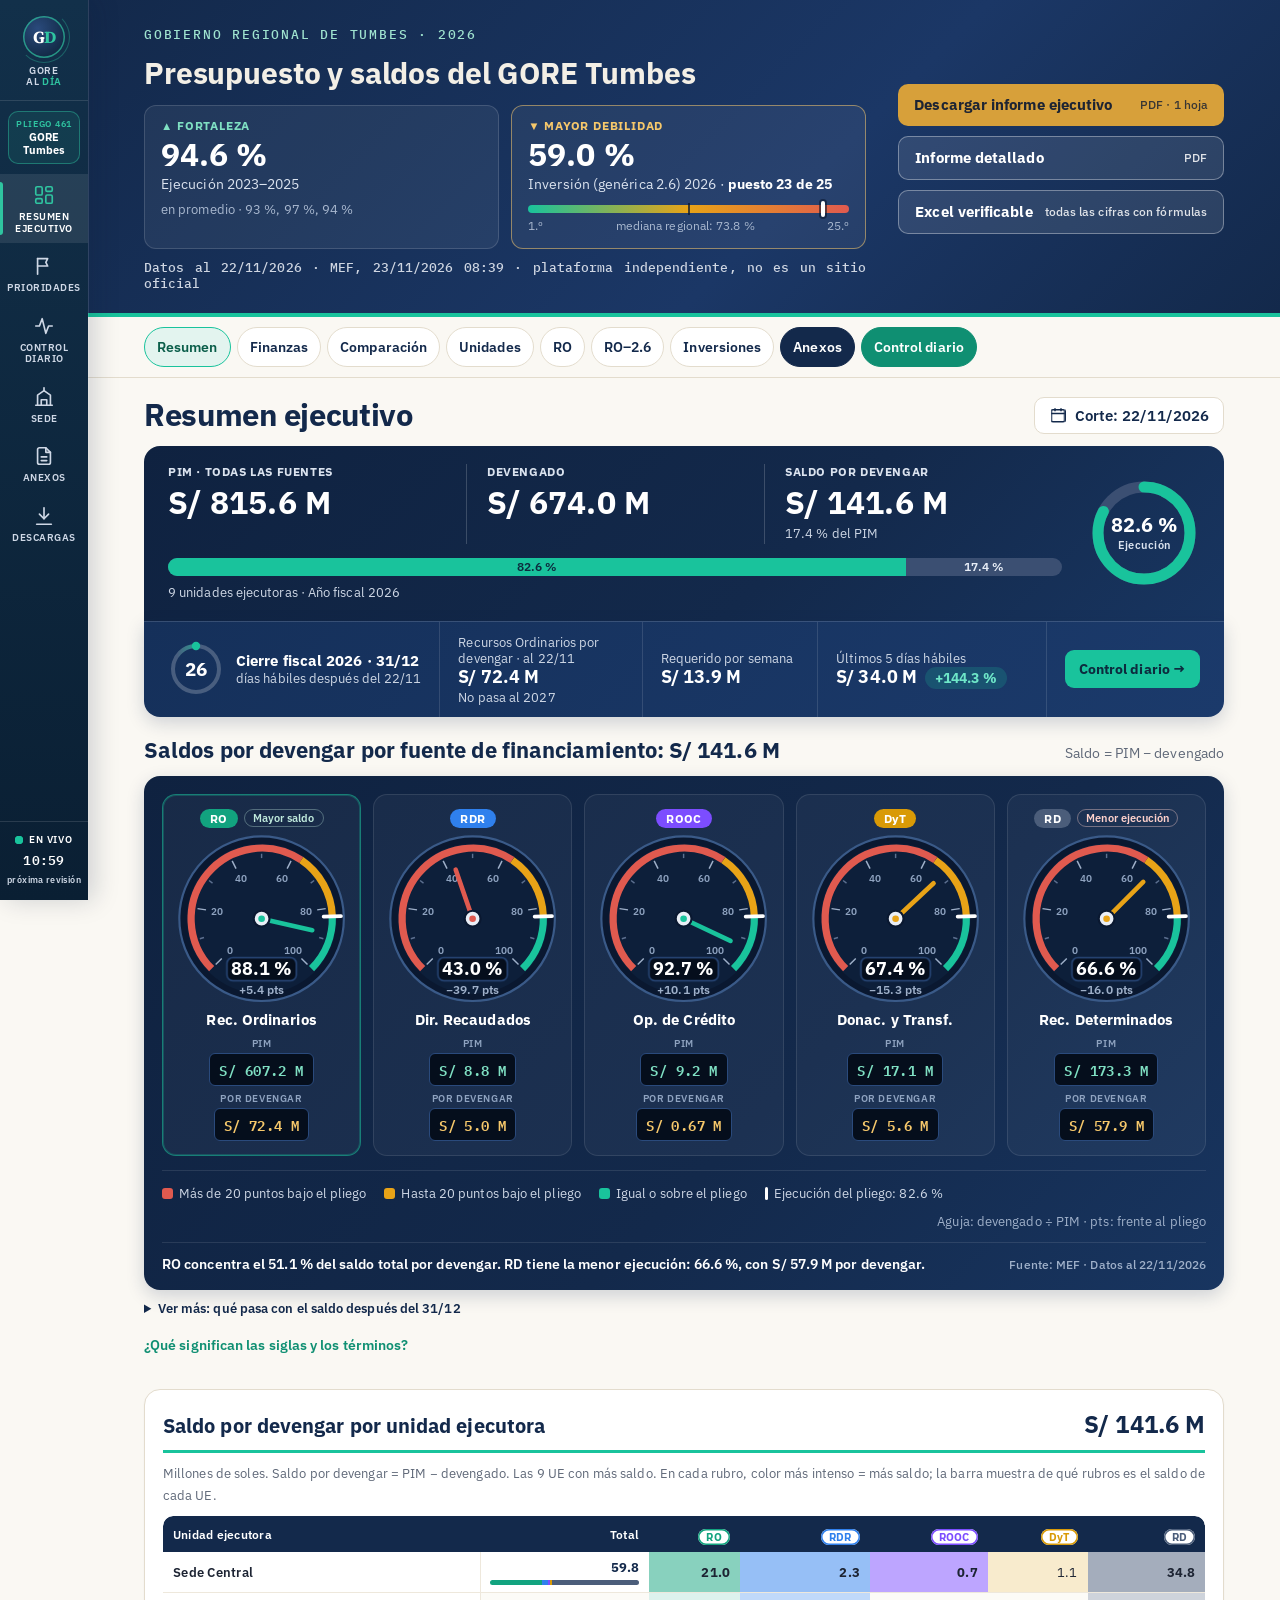
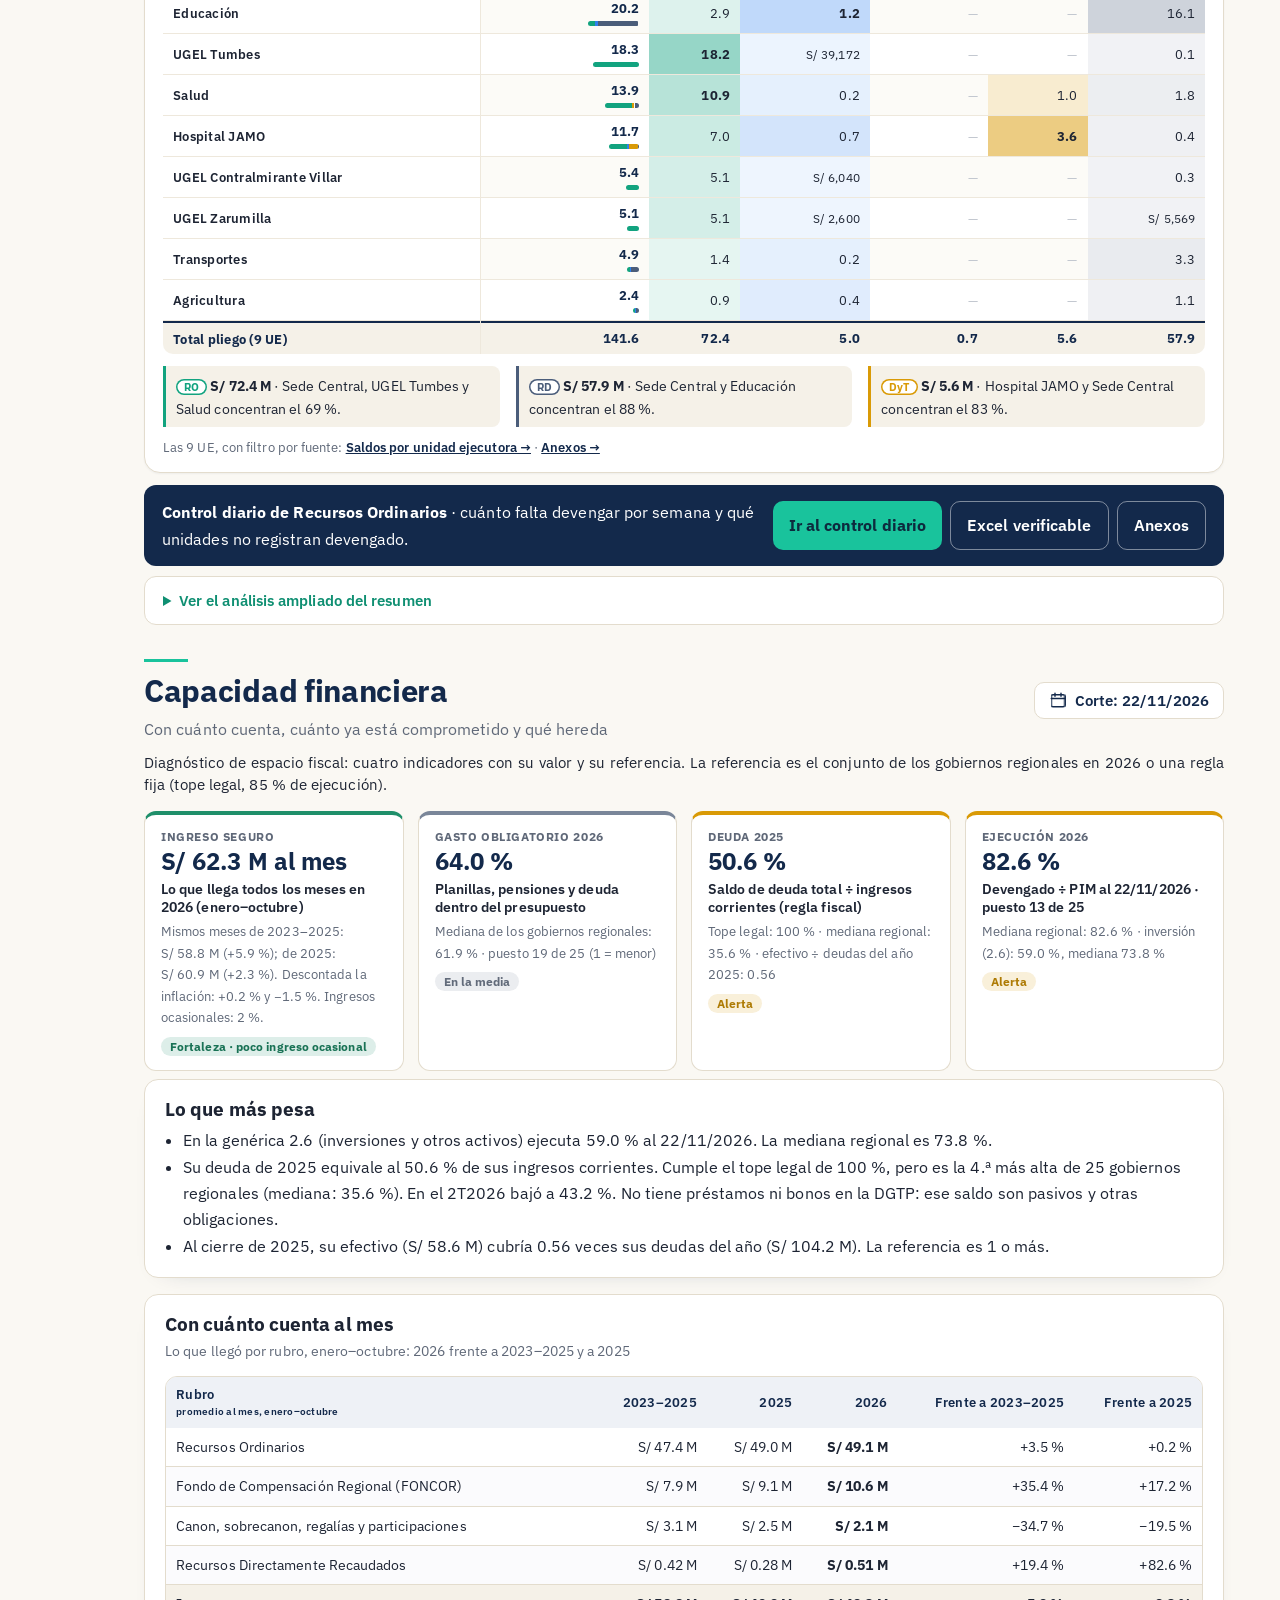
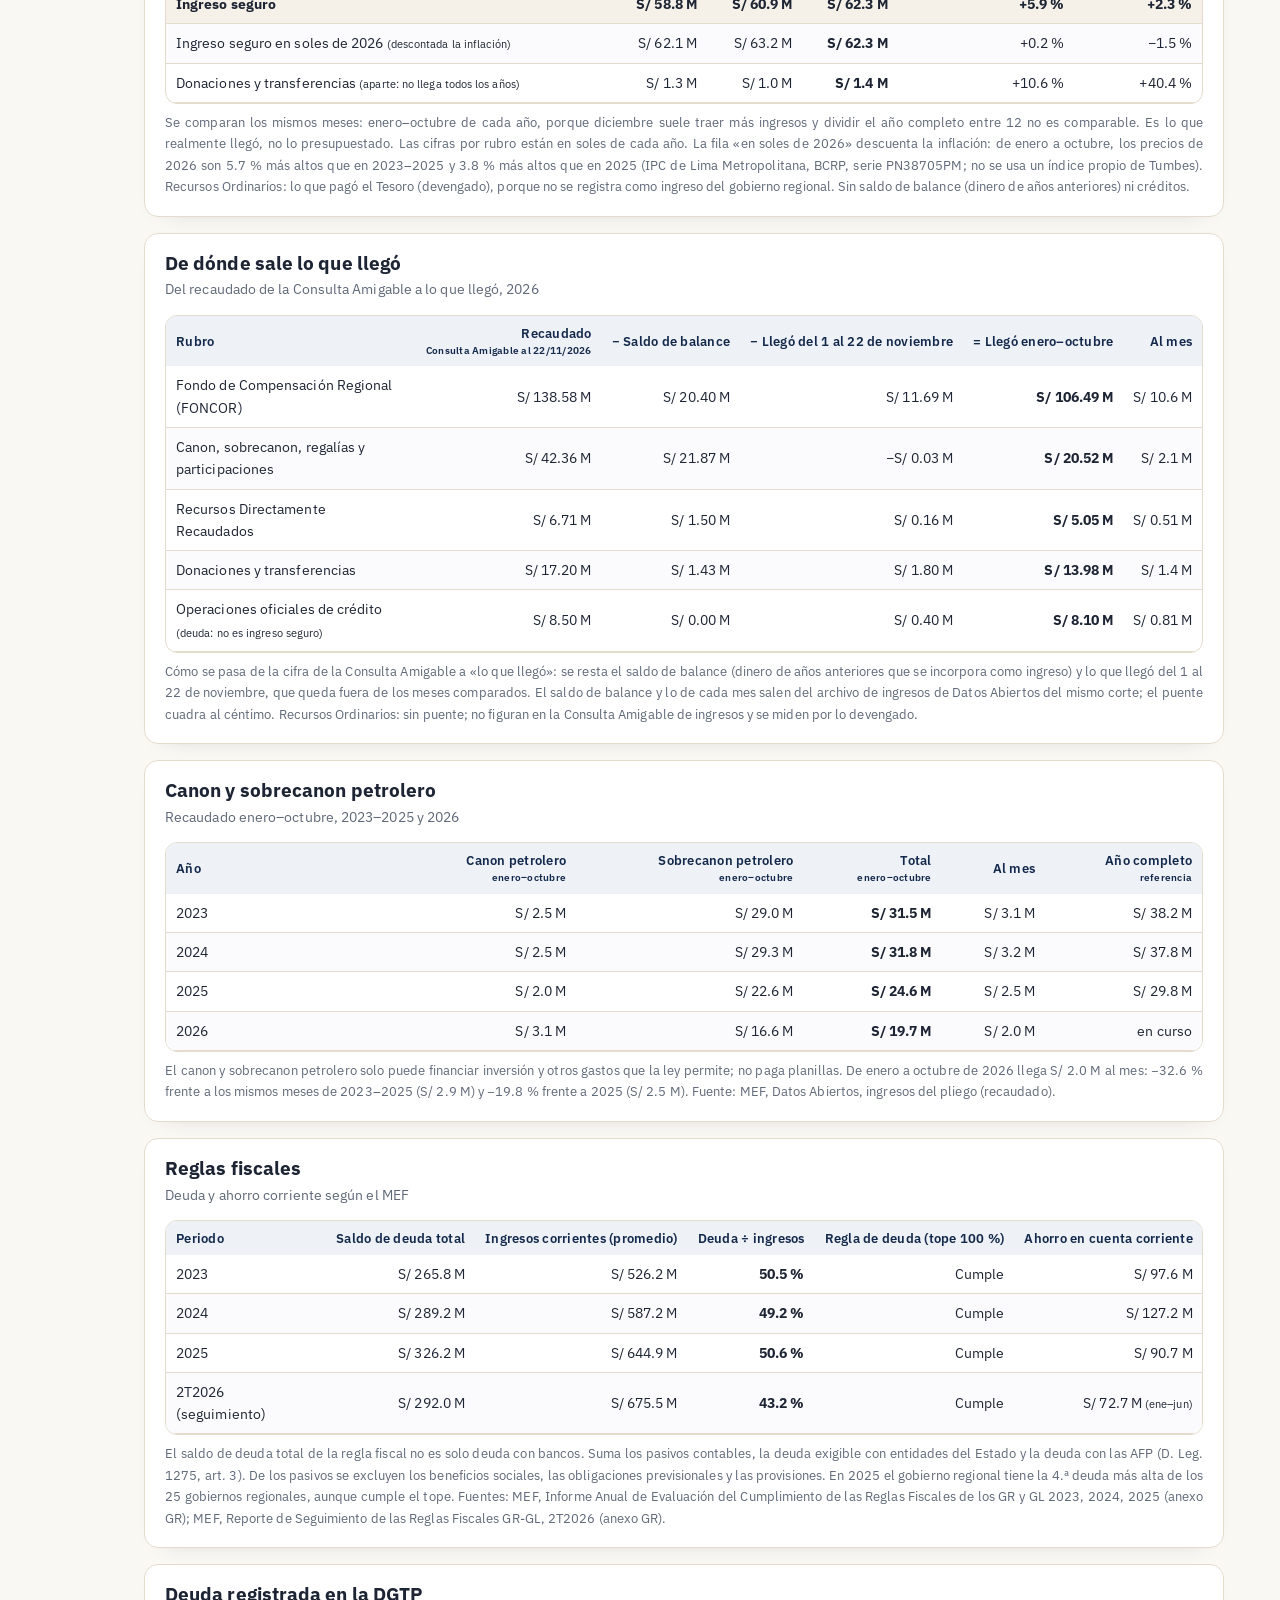
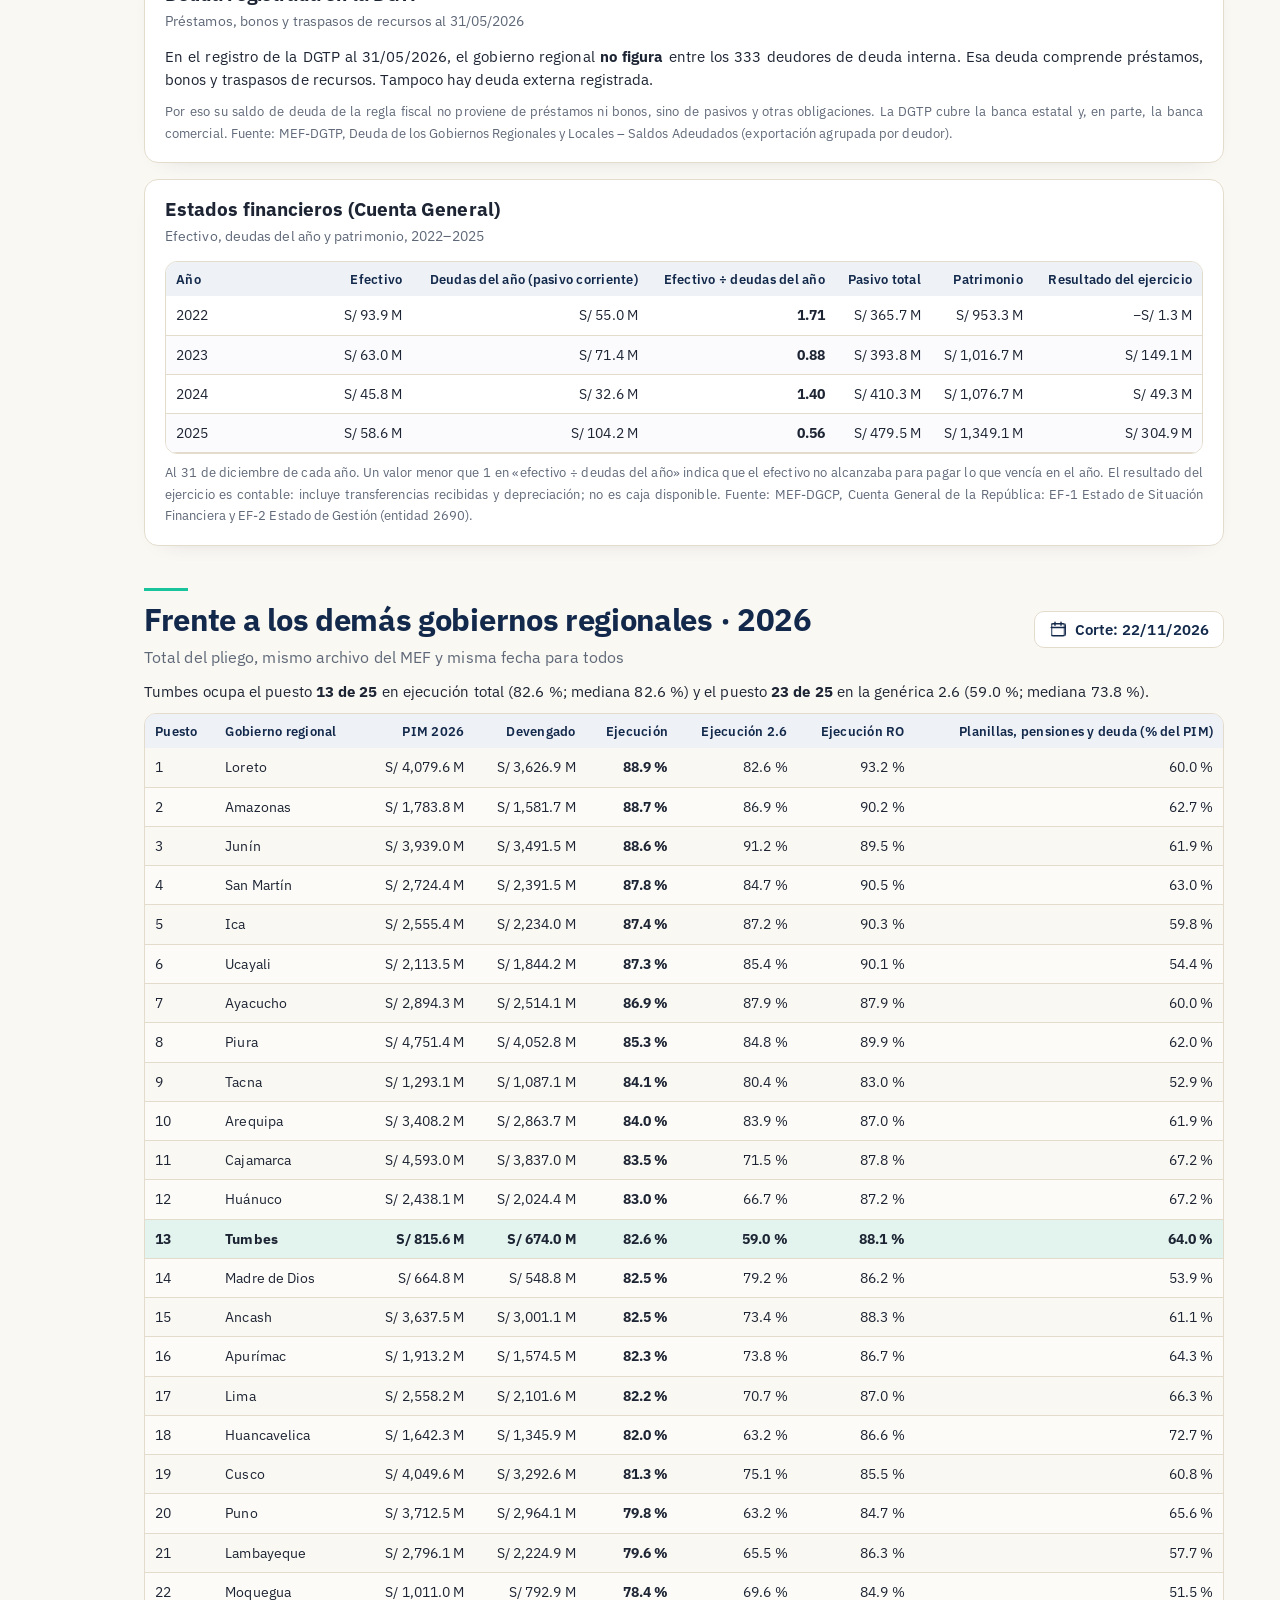
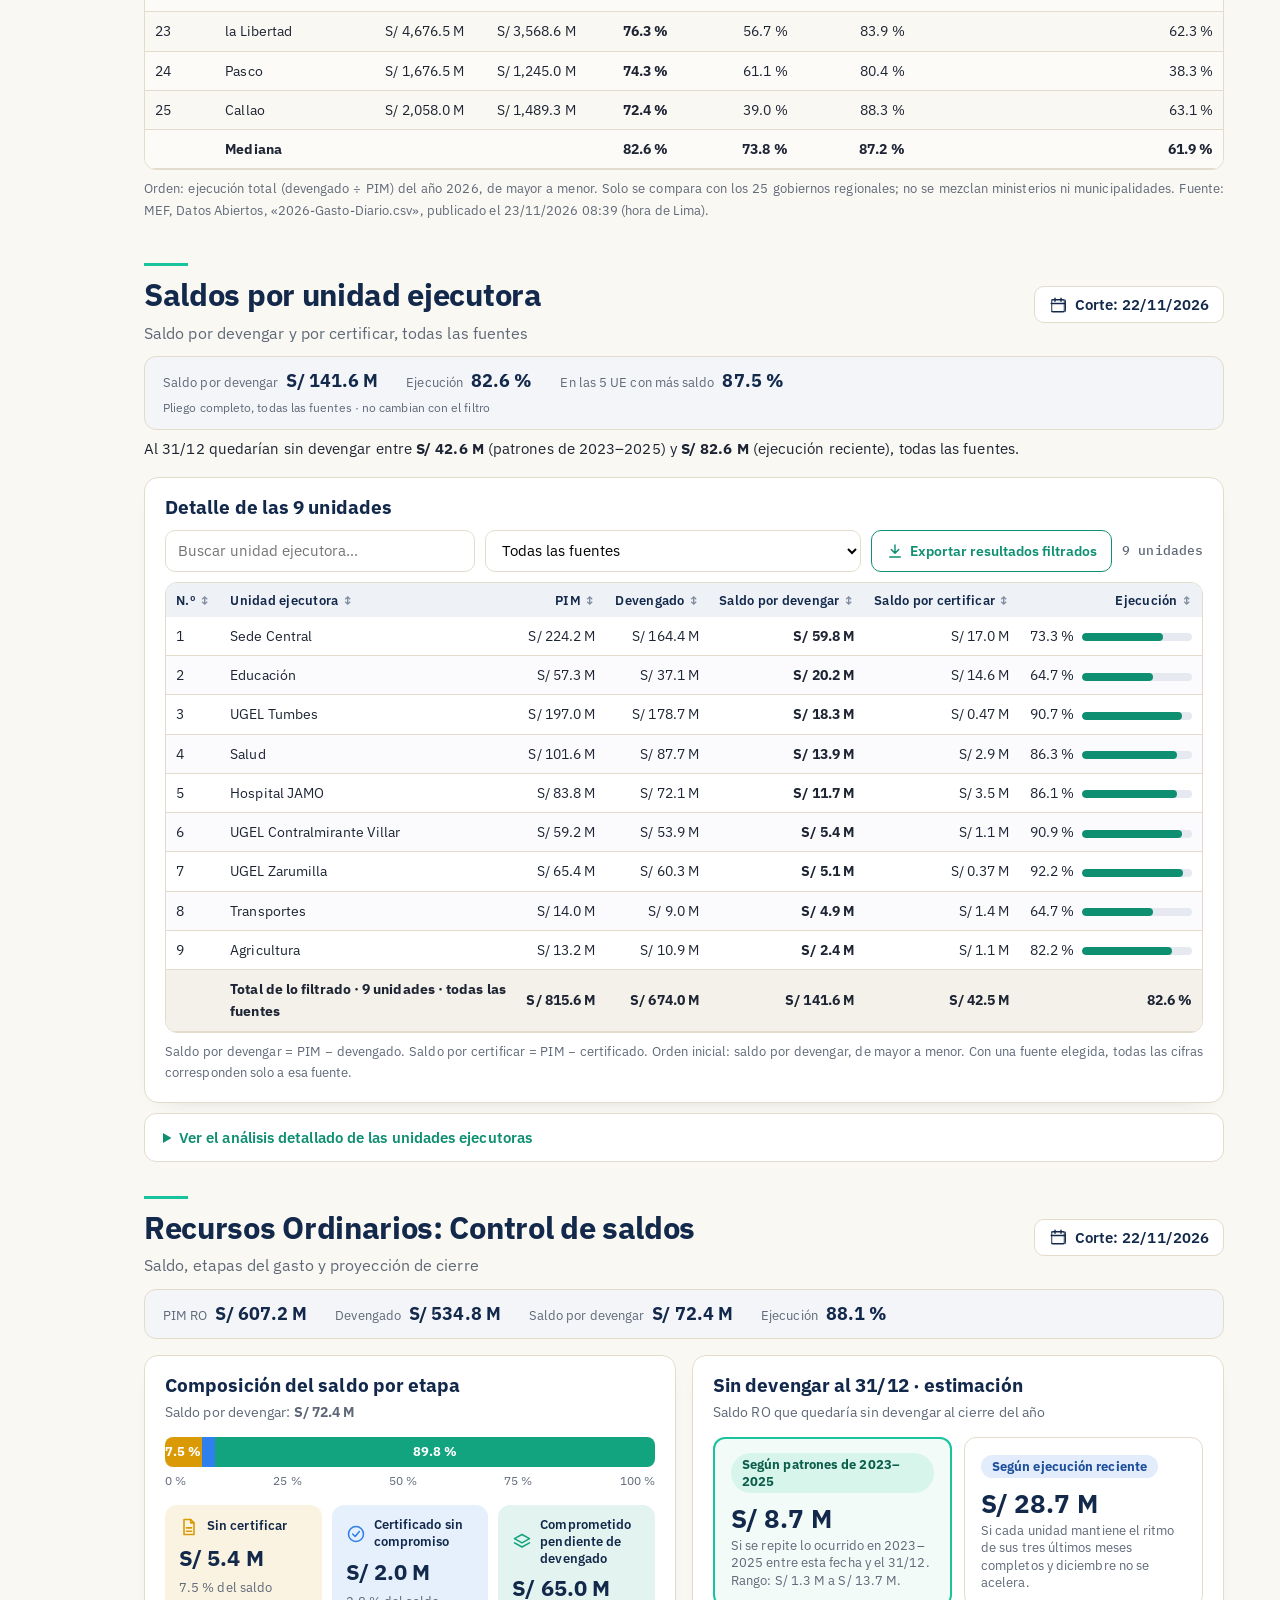
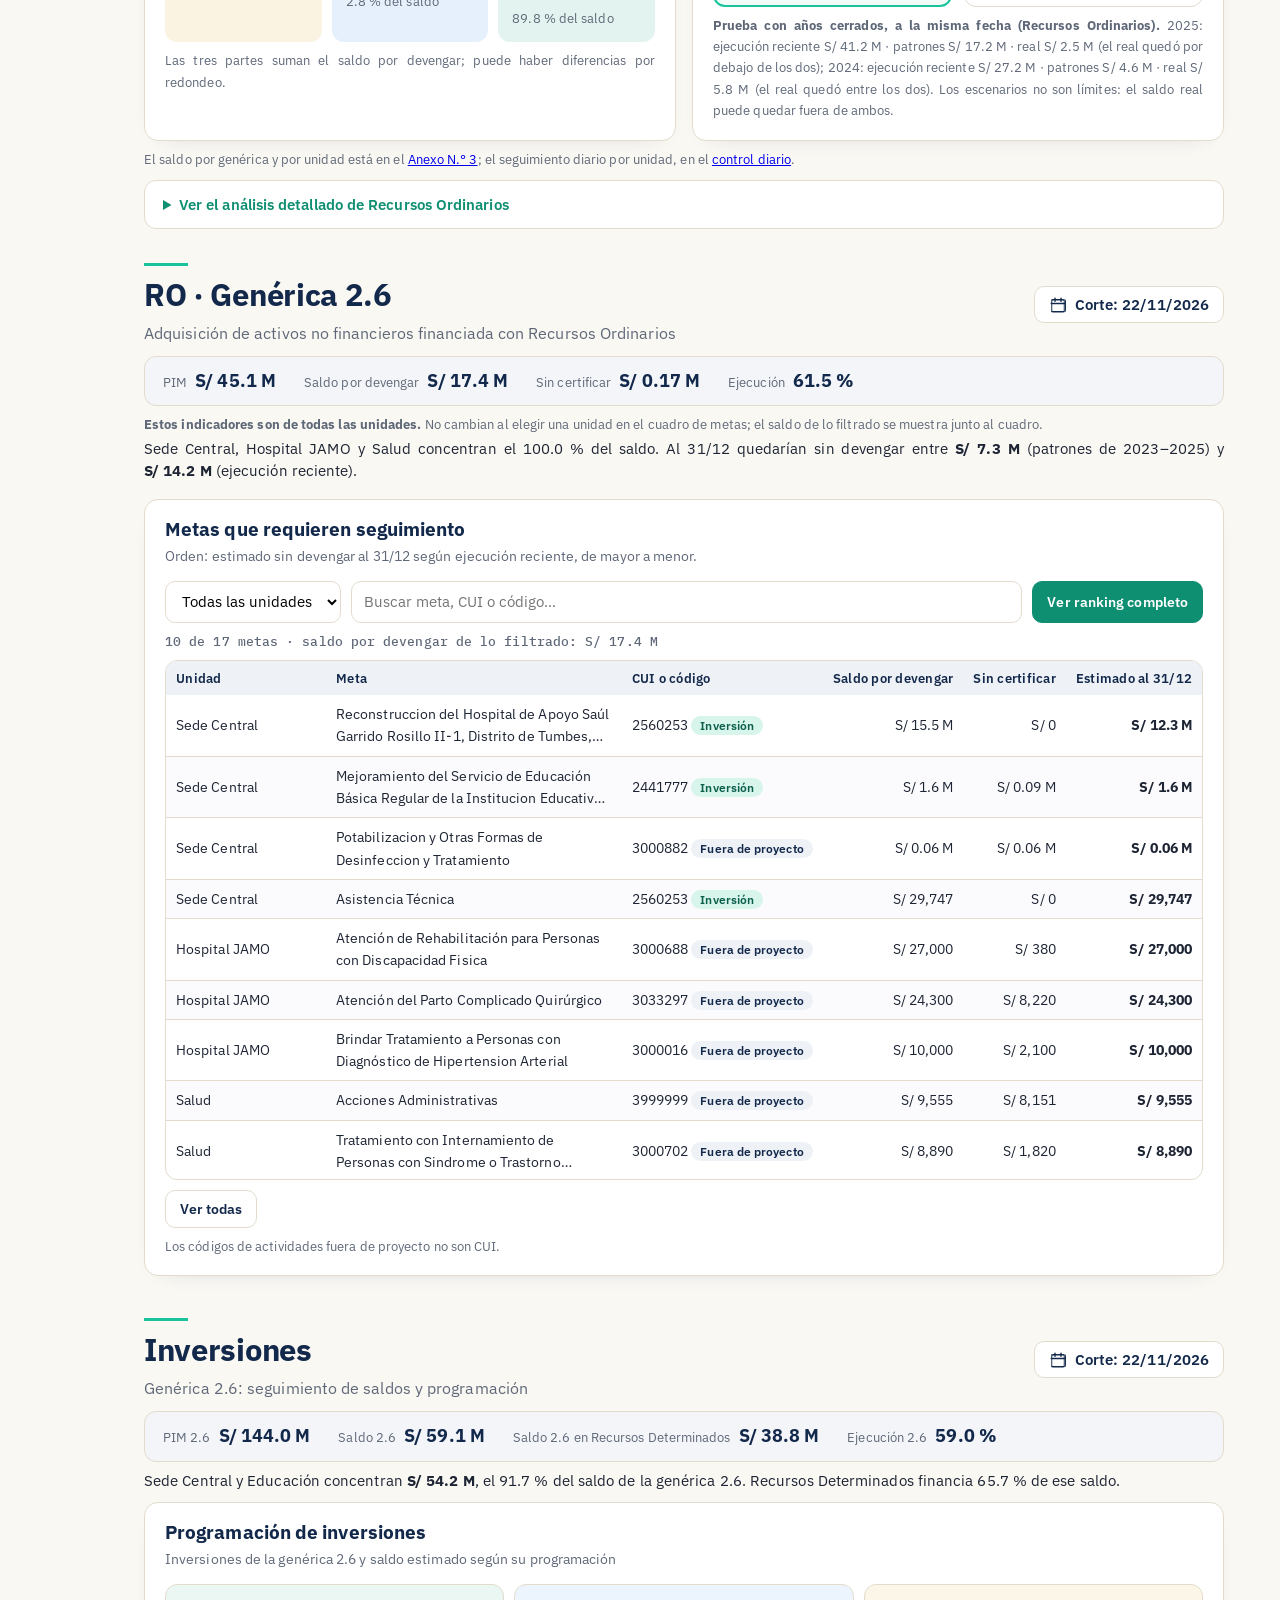
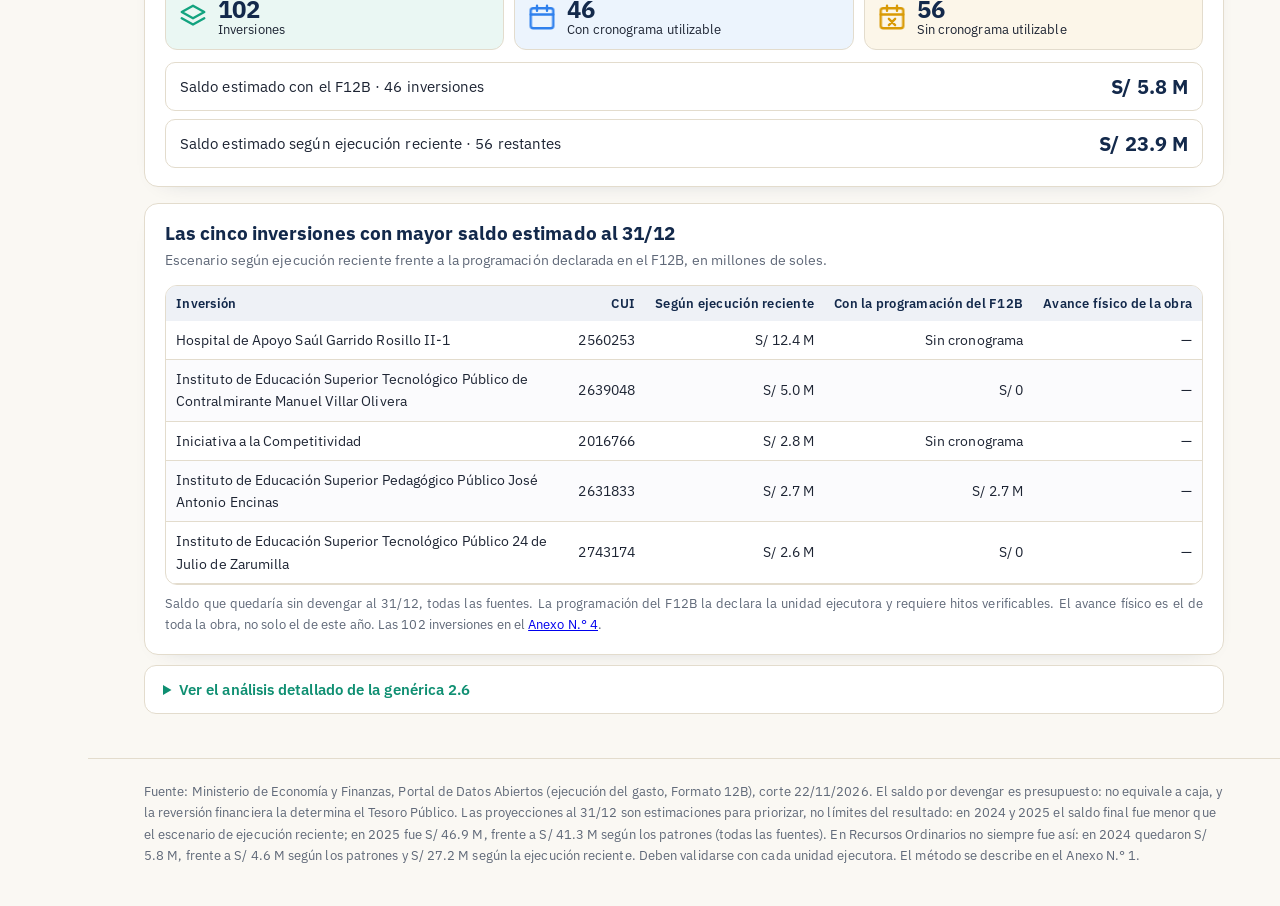
==== commit 25a6f1c8: "Control RO GORE Tumbes: consulta sin corte nuevo · informe al 22/11/2026" ====
--- a/goretumbes/index.html
+++ b/goretumbes/index.html
@@ -1,4 +1,4 @@
-<!doctype html><html lang="es"><head><meta charset="utf-8"><meta name="viewport" content="width=device-width, initial-scale=1"><meta name="ctx-csv" content="[&quot;Ámbito: Gobierno Regional del Departamento de Tumbes, pliego 461&quot;, &quot;Corte: 20/11/2026&quot;, &quot;Fuente: Ministerio de Economía y Finanzas, Datos Abiertos (ejecución del gasto y Formato 12B)&quot;, &quot;Importes en soles&quot;]"><title>Presupuesto y saldos del GORE Tumbes al 20/11/2026</title><meta name="description" content="Saldos por ejecutar del Gobierno Regional del Departamento de Tumbes y sus unidades ejecutoras, Recursos Ordinarios, genérica 2.6 y proyección al cierre.">
+<!doctype html><html lang="es"><head><meta charset="utf-8"><meta name="viewport" content="width=device-width, initial-scale=1"><meta name="ctx-csv" content="[&quot;Ámbito: Gobierno Regional del Departamento de Tumbes, pliego 461&quot;, &quot;Corte: 22/11/2026&quot;, &quot;Fuente: Ministerio de Economía y Finanzas, Datos Abiertos (ejecución del gasto y Formato 12B)&quot;, &quot;Importes en soles&quot;]"><title>Presupuesto y saldos del GORE Tumbes al 22/11/2026</title><meta name="description" content="Saldos por ejecutar del Gobierno Regional del Departamento de Tumbes y sus unidades ejecutoras, Recursos Ordinarios, genérica 2.6 y proyección al cierre.">
 <link rel="preconnect" href="https://fonts.googleapis.com"><link rel="stylesheet" href="https://fonts.googleapis.com/css2?family=Source+Serif+4:wght@600;700&family=IBM+Plex+Sans:wght@400;600&family=IBM+Plex+Mono:wght@500;600&display=swap"><style>
 :root{--bg:#faf8f3;--card:#fff;--ink:#1d2433;--muted:#5f6878;--line:#e3dccd;--soft:#f5f1e8;--navy:#13294b;--gold:#d7a03a;--gold-soft:#f6e6c4;
 --f-d:"Source Serif 4",Georgia,serif;--f-t:"IBM Plex Sans","Segoe UI",Arial,sans-serif;--f-m:"IBM Plex Mono",Consolas,monospace;color-scheme:light}
@@ -436,14 +436,14 @@
 .ttab.fichas td:first-child::before{content:none}
 .ttab.fichas tr.tot{background:#f3efe6}
 }
-</style><meta property="og:type" content="website"><meta property="og:site_name" content="GORE al Día"><meta property="og:title" content="Presupuesto y saldos del GORE Tumbes al 20/11/2026"><meta property="og:description" content="Saldos por ejecutar del Gobierno Regional del Departamento de Tumbes y sus unidades ejecutoras, Recursos Ordinarios, genérica 2.6 y proyección al cierre."><meta property="og:url" content="https://gorealdia.github.io/goretumbes/"><meta property="og:image" content="https://gorealdia.github.io/herramientas/compartir.png"><meta property="og:image:width" content="1200"><meta property="og:image:height" content="630"><meta property="og:locale" content="es_PE"><meta name="twitter:card" content="summary_large_image">
+</style><meta property="og:type" content="website"><meta property="og:site_name" content="GORE al Día"><meta property="og:title" content="Presupuesto y saldos del GORE Tumbes al 22/11/2026"><meta property="og:description" content="Saldos por ejecutar del Gobierno Regional del Departamento de Tumbes y sus unidades ejecutoras, Recursos Ordinarios, genérica 2.6 y proyección al cierre."><meta property="og:url" content="https://gorealdia.github.io/goretumbes/"><meta property="og:image" content="https://gorealdia.github.io/herramientas/compartir.png"><meta property="og:image:width" content="1200"><meta property="og:image:height" content="630"><meta property="og:locale" content="es_PE"><meta name="twitter:card" content="summary_large_image">
 <link rel="stylesheet" href="/herramientas/marco.css"><script src="/herramientas/portal.js"></script><script src="/herramientas/marco.js"></script>
 </head><body>
-<header class="cab2w"><div class="wrap cab2"><div class="cab-txt"><div class="eyebrow">Gobierno Regional de Tumbes · 2026</div><h1>Presupuesto y saldos del GORE Tumbes</h1><div class="cab-kp"><div class="cab-k fo"><div class="cab-k-t">▲ Fortaleza</div><div class="cab-k-v">94.6&nbsp;%</div><div class="cab-k-n">Ejecución 2023–2025</div><div class="cab-k-d">en promedio · 93 %, 97 %, 94 %</div></div><div class="cab-k de alerta"><div class="cab-k-t">▼ Mayor debilidad</div><div class="cab-k-v">59.0&nbsp;%</div><div class="cab-k-n">Inversión (genérica 2.6) 2026 · <b>puesto 23 de 25</b></div><div class="cab-rk" role="img" aria-label="Puesto 23 de 25"><span class="med"></span><i style="left:91.7%"></i></div><div class="cab-rk-l"><span>1.º</span><span>mediana regional: 73.8 %</span><span>25.º</span></div></div></div><p class="meta-cab">Datos al 20/11/2026 · MEF, 21/11/2026 08:52 · plataforma independiente, no es un sitio oficial</p></div><div class="desc-cab" aria-label="Informes para descargar"><a class="b-oro" href="descargas/Informe_ejecutivo_GORE_Tumbes_2026_al_20261120.pdf" download>Descargar informe ejecutivo<small>PDF · 1 hoja</small></a><a class="b-sec" href="descargas/Informe_detallado_GORE_Tumbes_2026_al_20261120.pdf" download>Informe detallado<small>PDF</small></a><a class="b-sec" href="descargas/Saldos_GORE_Tumbes_2026_al_20261120.xlsx" download>Excel verificable<small>todas las cifras con fórmulas</small></a></div></div></header>
+<header class="cab2w"><div class="wrap cab2"><div class="cab-txt"><div class="eyebrow">Gobierno Regional de Tumbes · 2026</div><h1>Presupuesto y saldos del GORE Tumbes</h1><div class="cab-kp"><div class="cab-k fo"><div class="cab-k-t">▲ Fortaleza</div><div class="cab-k-v">94.6&nbsp;%</div><div class="cab-k-n">Ejecución 2023–2025</div><div class="cab-k-d">en promedio · 93 %, 97 %, 94 %</div></div><div class="cab-k de alerta"><div class="cab-k-t">▼ Mayor debilidad</div><div class="cab-k-v">59.0&nbsp;%</div><div class="cab-k-n">Inversión (genérica 2.6) 2026 · <b>puesto 23 de 25</b></div><div class="cab-rk" role="img" aria-label="Puesto 23 de 25"><span class="med"></span><i style="left:91.7%"></i></div><div class="cab-rk-l"><span>1.º</span><span>mediana regional: 73.8 %</span><span>25.º</span></div></div></div><p class="meta-cab">Datos al 22/11/2026 · MEF, 23/11/2026 08:39 · plataforma independiente, no es un sitio oficial</p></div><div class="desc-cab" aria-label="Informes para descargar"><a class="b-oro" href="descargas/Informe_ejecutivo_GORE_Tumbes_2026_al_20261122.pdf" download>Descargar informe ejecutivo<small>PDF · 1 hoja</small></a><a class="b-sec" href="descargas/Informe_detallado_GORE_Tumbes_2026_al_20261122.pdf" download>Informe detallado<small>PDF</small></a><a class="b-sec" href="descargas/Saldos_GORE_Tumbes_2026_al_20261122.xlsx" download>Excel verificable<small>todas las cifras con fórmulas</small></a></div></div></header>
 <nav class="saltos" aria-label="Secciones"><div class="wrap"><a href="#resumen">Resumen</a><a href="#finanzas">Finanzas</a><a href="#pares">Comparación</a><a href="#unidades">Unidades</a><a href="#ro">RO</a><a href="#ro26">RO–2.6</a><a href="#g26">Inversiones</a><a class="prim" href="anexos.html">Anexos</a><a class="prim" style="background:var(--turq-d);border-color:var(--turq-d)" href="ro/">Control diario</a></div></nav>
 <main>
 <section id="resumen"><div class="wrap"><div class="res-cab"><div><h2>Resumen ejecutivo</h2><p class="sub2">Presupuesto y saldos por fuente de financiamiento</p></div>
-<div class="corte"><b><svg width="18" height="18" viewBox="0 0 24 24" fill="none" stroke="currentColor" stroke-width="2" aria-hidden="true"><rect x="3" y="5" width="18" height="16" rx="2"/><path d="M3 10h18M8 3v4M16 3v4"/></svg>Corte: 20/11/2026</b><small>Importes en millones de soles (M)</small></div></div>
+<div class="corte"><b><svg width="18" height="18" viewBox="0 0 24 24" fill="none" stroke="currentColor" stroke-width="2" aria-hidden="true"><rect x="3" y="5" width="18" height="16" rx="2"/><path d="M3 10h18M8 3v4M16 3v4"/></svg>Corte: 22/11/2026</b><small>Importes en millones de soles (M)</small></div></div>
 <div class="franja" role="group" aria-label="Presupuesto del pliego, todas las fuentes"><div class="izq"><div class="nums"><div><small>PIM · todas las fuentes</small><b>S/ 815.6 M</b></div><div><small>Devengado</small><b>S/ 674.0 M</b></div><div><small>Saldo por devengar</small><b>S/ 141.6 M</b><span class="sb">17.4 % del PIM</span></div></div><div class="barra2" role="img" aria-label="Devengado 82.6 %, por devengar 17.4 %"><i style="width:82.6%">82.6 %</i><span>17.4 %</span></div><div class="pie2">9 unidades ejecutoras · Año fiscal 2026</div></div><div class="anillo-s"><svg width="112" height="112" viewBox="0 0 112 112" aria-hidden="true"><circle cx="56" cy="56" r="46" fill="none" stroke="#3b4f72" stroke-width="11"/><circle cx="56" cy="56" r="46" fill="none" stroke="#19c39c" stroke-width="11" stroke-linecap="round" transform="rotate(-90 56 56)" stroke-dasharray="238.9 289.0"/></svg><div><b>82.6 %</b><small>Ejecución</small></div></div></div>
 <div class="cierre" role="group" aria-label="Cierre fiscal 2026: Recursos Ordinarios" data-src="ro/datos.json" hidden>
 <div class="c-plazo plazo"><span class="reloj" aria-hidden="true"><svg width="56" height="56" viewBox="0 0 56 56">
@@ -470,8 +470,8 @@
 c.hidden=false}).catch(function(){})})();</script><div class="fuentes-cab"><h3>Saldos por devengar por fuente de financiamiento: <b style="white-space:nowrap">S/ 141.6 M</b></h3><span>Saldo = PIM − devengado</span></div>
 <div class="cabina" role="group" aria-label="Ejecución por fuente de financiamiento frente al pliego"><div class="cabina-ins"><article class="ins top"><div class="ins-cab"><span class="ins-sg" style="--c:#12a37f">RO</span><span class="ins-b">Mayor saldo</span></div><svg class="dial" viewBox="0 0 120 118" role="img" aria-label="RO: ejecución 88.1 %, sobre la ejecución del pliego (82.6 %)"><circle cx="60" cy="58" r="57" class="bisel"/><circle cx="60" cy="58" r="52" class="fondo"/><path d="M25.4 92.6 A49 49 0 0 1 87.5 17.4" stroke="#e05a4f" class="zn"/><path d="M87.5 17.4 A49 49 0 0 1 109.0 56.4" stroke="#e8a317" class="zn"/><path d="M109.0 56.4 A49 49 0 0 1 94.6 92.6" stroke="#19c39c" class="zn"/><line x1="28.2" y1="89.8" x2="32.4" y2="85.6" stroke="#9fb0c9" stroke-width="1"/><text x="38.1" y="82.4" class="tk">0</text><line x1="15.6" y1="51.0" x2="21.5" y2="51.9" stroke="#9fb0c9" stroke-width="1"/><text x="29.4" y="55.7" class="tk">20</text><line x1="39.6" y1="17.9" x2="42.3" y2="23.3" stroke="#9fb0c9" stroke-width="1"/><text x="45.9" y="32.9" class="tk">40</text><line x1="80.4" y1="17.9" x2="77.7" y2="23.3" stroke="#9fb0c9" stroke-width="1"/><text x="74.1" y="32.9" class="tk">60</text><line x1="104.4" y1="51.0" x2="98.5" y2="51.9" stroke="#9fb0c9" stroke-width="1"/><text x="90.6" y="55.7" class="tk">80</text><line x1="91.8" y1="89.8" x2="87.6" y2="85.6" stroke="#9fb0c9" stroke-width="1"/><text x="81.9" y="82.4" class="tk">100</text><line x1="17.2" y1="71.9" x2="20.1" y2="71.0" stroke="#5d7090" stroke-width="1"/><line x1="23.6" y1="31.5" x2="26.0" y2="33.3" stroke="#5d7090" stroke-width="1"/><line x1="60.0" y1="13.0" x2="60.0" y2="16.0" stroke="#5d7090" stroke-width="1"/><line x1="96.4" y1="31.5" x2="94.0" y2="33.3" stroke="#5d7090" stroke-width="1"/><line x1="102.8" y1="71.9" x2="99.9" y2="71.0" stroke="#5d7090" stroke-width="1"/><line x1="115.0" y1="56.2" x2="103.0" y2="56.6" class="ref"/><line x1="60" y1="58" x2="95.1" y2="66.0" stroke="#19c39c" class="aguja"/><circle cx="60" cy="58" r="5.5" class="eje"/><circle cx="60" cy="58" r="2.3" fill="#19c39c" class="pulso"/><rect x="36" y="85" width="48" height="16" rx="4" class="ventana"/><text x="60" y="97" class="val">88.1 %</text><text x="60" y="110" class="pts">+5.4 pts</text></svg><div class="ins-txt"><h4 title="Recursos Ordinarios">Rec. Ordinarios</h4><div class="odo-l">PIM</div><div class="odo">S/ 607.2 M</div><div class="odo-l">Por devengar</div><div class="odo r">S/ 72.4 M</div></div></article><article class="ins"><div class="ins-cab"><span class="ins-sg" style="--c:#2f80ed">RDR</span></div><svg class="dial" viewBox="0 0 120 118" role="img" aria-label="RDR: ejecución 43.0 %, bajo la ejecución del pliego (82.6 %)"><circle cx="60" cy="58" r="57" class="bisel"/><circle cx="60" cy="58" r="52" class="fondo"/><path d="M25.4 92.6 A49 49 0 0 1 87.5 17.4" stroke="#e05a4f" class="zn"/><path d="M87.5 17.4 A49 49 0 0 1 109.0 56.4" stroke="#e8a317" class="zn"/><path d="M109.0 56.4 A49 49 0 0 1 94.6 92.6" stroke="#19c39c" class="zn"/><line x1="28.2" y1="89.8" x2="32.4" y2="85.6" stroke="#9fb0c9" stroke-width="1"/><text x="38.1" y="82.4" class="tk">0</text><line x1="15.6" y1="51.0" x2="21.5" y2="51.9" stroke="#9fb0c9" stroke-width="1"/><text x="29.4" y="55.7" class="tk">20</text><line x1="39.6" y1="17.9" x2="42.3" y2="23.3" stroke="#9fb0c9" stroke-width="1"/><text x="45.9" y="32.9" class="tk">40</text><line x1="80.4" y1="17.9" x2="77.7" y2="23.3" stroke="#9fb0c9" stroke-width="1"/><text x="74.1" y="32.9" class="tk">60</text><line x1="104.4" y1="51.0" x2="98.5" y2="51.9" stroke="#9fb0c9" stroke-width="1"/><text x="90.6" y="55.7" class="tk">80</text><line x1="91.8" y1="89.8" x2="87.6" y2="85.6" stroke="#9fb0c9" stroke-width="1"/><text x="81.9" y="82.4" class="tk">100</text><line x1="17.2" y1="71.9" x2="20.1" y2="71.0" stroke="#5d7090" stroke-width="1"/><line x1="23.6" y1="31.5" x2="26.0" y2="33.3" stroke="#5d7090" stroke-width="1"/><line x1="60.0" y1="13.0" x2="60.0" y2="16.0" stroke="#5d7090" stroke-width="1"/><line x1="96.4" y1="31.5" x2="94.0" y2="33.3" stroke="#5d7090" stroke-width="1"/><line x1="102.8" y1="71.9" x2="99.9" y2="71.0" stroke="#5d7090" stroke-width="1"/><line x1="115.0" y1="56.2" x2="103.0" y2="56.6" class="ref"/><line x1="60" y1="58" x2="48.3" y2="24.0" stroke="#e05a4f" class="aguja"/><circle cx="60" cy="58" r="5.5" class="eje"/><circle cx="60" cy="58" r="2.3" fill="#e05a4f" class="pulso"/><rect x="36" y="85" width="48" height="16" rx="4" class="ventana"/><text x="60" y="97" class="val">43.0 %</text><text x="60" y="110" class="pts">−39.7 pts</text></svg><div class="ins-txt"><h4 title="Recursos Directamente Recaudados">Dir. Recaudados</h4><div class="odo-l">PIM</div><div class="odo">S/ 8.8 M</div><div class="odo-l">Por devengar</div><div class="odo r">S/ 5.0 M</div></div></article><article class="ins"><div class="ins-cab"><span class="ins-sg" style="--c:#7c4dff">ROOC</span></div><svg class="dial" viewBox="0 0 120 118" role="img" aria-label="ROOC: ejecución 92.7 %, sobre la ejecución del pliego (82.6 %)"><circle cx="60" cy="58" r="57" class="bisel"/><circle cx="60" cy="58" r="52" class="fondo"/><path d="M25.4 92.6 A49 49 0 0 1 87.5 17.4" stroke="#e05a4f" class="zn"/><path d="M87.5 17.4 A49 49 0 0 1 109.0 56.4" stroke="#e8a317" class="zn"/><path d="M109.0 56.4 A49 49 0 0 1 94.6 92.6" stroke="#19c39c" class="zn"/><line x1="28.2" y1="89.8" x2="32.4" y2="85.6" stroke="#9fb0c9" stroke-width="1"/><text x="38.1" y="82.4" class="tk">0</text><line x1="15.6" y1="51.0" x2="21.5" y2="51.9" stroke="#9fb0c9" stroke-width="1"/><text x="29.4" y="55.7" class="tk">20</text><line x1="39.6" y1="17.9" x2="42.3" y2="23.3" stroke="#9fb0c9" stroke-width="1"/><text x="45.9" y="32.9" class="tk">40</text><line x1="80.4" y1="17.9" x2="77.7" y2="23.3" stroke="#9fb0c9" stroke-width="1"/><text x="74.1" y="32.9" class="tk">60</text><line x1="104.4" y1="51.0" x2="98.5" y2="51.9" stroke="#9fb0c9" stroke-width="1"/><text x="90.6" y="55.7" class="tk">80</text><line x1="91.8" y1="89.8" x2="87.6" y2="85.6" stroke="#9fb0c9" stroke-width="1"/><text x="81.9" y="82.4" class="tk">100</text><line x1="17.2" y1="71.9" x2="20.1" y2="71.0" stroke="#5d7090" stroke-width="1"/><line x1="23.6" y1="31.5" x2="26.0" y2="33.3" stroke="#5d7090" stroke-width="1"/><line x1="60.0" y1="13.0" x2="60.0" y2="16.0" stroke="#5d7090" stroke-width="1"/><line x1="96.4" y1="31.5" x2="94.0" y2="33.3" stroke="#5d7090" stroke-width="1"/><line x1="102.8" y1="71.9" x2="99.9" y2="71.0" stroke="#5d7090" stroke-width="1"/><line x1="115.0" y1="56.2" x2="103.0" y2="56.6" class="ref"/><line x1="60" y1="58" x2="92.5" y2="73.4" stroke="#19c39c" class="aguja"/><circle cx="60" cy="58" r="5.5" class="eje"/><circle cx="60" cy="58" r="2.3" fill="#19c39c" class="pulso"/><rect x="36" y="85" width="48" height="16" rx="4" class="ventana"/><text x="60" y="97" class="val">92.7 %</text><text x="60" y="110" class="pts">+10.1 pts</text></svg><div class="ins-txt"><h4 title="Recursos por Operaciones Oficiales de Crédito">Op. de Crédito</h4><div class="odo-l">PIM</div><div class="odo">S/ 9.2 M</div><div class="odo-l">Por devengar</div><div class="odo r">S/ 0.67 M</div></div></article><article class="ins"><div class="ins-cab"><span class="ins-sg" style="--c:#d99a06">DyT</span></div><svg class="dial" viewBox="0 0 120 118" role="img" aria-label="DyT: ejecución 67.4 %, bajo la ejecución del pliego (82.6 %)"><circle cx="60" cy="58" r="57" class="bisel"/><circle cx="60" cy="58" r="52" class="fondo"/><path d="M25.4 92.6 A49 49 0 0 1 87.5 17.4" stroke="#e05a4f" class="zn"/><path d="M87.5 17.4 A49 49 0 0 1 109.0 56.4" stroke="#e8a317" class="zn"/><path d="M109.0 56.4 A49 49 0 0 1 94.6 92.6" stroke="#19c39c" class="zn"/><line x1="28.2" y1="89.8" x2="32.4" y2="85.6" stroke="#9fb0c9" stroke-width="1"/><text x="38.1" y="82.4" class="tk">0</text><line x1="15.6" y1="51.0" x2="21.5" y2="51.9" stroke="#9fb0c9" stroke-width="1"/><text x="29.4" y="55.7" class="tk">20</text><line x1="39.6" y1="17.9" x2="42.3" y2="23.3" stroke="#9fb0c9" stroke-width="1"/><text x="45.9" y="32.9" class="tk">40</text><line x1="80.4" y1="17.9" x2="77.7" y2="23.3" stroke="#9fb0c9" stroke-width="1"/><text x="74.1" y="32.9" class="tk">60</text><line x1="104.4" y1="51.0" x2="98.5" y2="51.9" stroke="#9fb0c9" stroke-width="1"/><text x="90.6" y="55.7" class="tk">80</text><line x1="91.8" y1="89.8" x2="87.6" y2="85.6" stroke="#9fb0c9" stroke-width="1"/><text x="81.9" y="82.4" class="tk">100</text><line x1="17.2" y1="71.9" x2="20.1" y2="71.0" stroke="#5d7090" stroke-width="1"/><line x1="23.6" y1="31.5" x2="26.0" y2="33.3" stroke="#5d7090" stroke-width="1"/><line x1="60.0" y1="13.0" x2="60.0" y2="16.0" stroke="#5d7090" stroke-width="1"/><line x1="96.4" y1="31.5" x2="94.0" y2="33.3" stroke="#5d7090" stroke-width="1"/><line x1="102.8" y1="71.9" x2="99.9" y2="71.0" stroke="#5d7090" stroke-width="1"/><line x1="115.0" y1="56.2" x2="103.0" y2="56.6" class="ref"/><line x1="60" y1="58" x2="86.3" y2="33.4" stroke="#e8a317" class="aguja"/><circle cx="60" cy="58" r="5.5" class="eje"/><circle cx="60" cy="58" r="2.3" fill="#e8a317" class="pulso"/><rect x="36" y="85" width="48" height="16" rx="4" class="ventana"/><text x="60" y="97" class="val">67.4 %</text><text x="60" y="110" class="pts">−15.3 pts</text></svg><div class="ins-txt"><h4 title="Donaciones y Transferencias">Donac. y Transf.</h4><div class="odo-l">PIM</div><div class="odo">S/ 17.1 M</div><div class="odo-l">Por devengar</div><div class="odo r">S/ 5.6 M</div></div></article><article class="ins"><div class="ins-cab"><span class="ins-sg" style="--c:#4b5d7a">RD</span><span class="ins-b alerta">Menor ejecución</span></div><svg class="dial" viewBox="0 0 120 118" role="img" aria-label="RD: ejecución 66.6 %, bajo la ejecución del pliego (82.6 %)"><circle cx="60" cy="58" r="57" class="bisel"/><circle cx="60" cy="58" r="52" class="fondo"/><path d="M25.4 92.6 A49 49 0 0 1 87.5 17.4" stroke="#e05a4f" class="zn"/><path d="M87.5 17.4 A49 49 0 0 1 109.0 56.4" stroke="#e8a317" class="zn"/><path d="M109.0 56.4 A49 49 0 0 1 94.6 92.6" stroke="#19c39c" class="zn"/><line x1="28.2" y1="89.8" x2="32.4" y2="85.6" stroke="#9fb0c9" stroke-width="1"/><text x="38.1" y="82.4" class="tk">0</text><line x1="15.6" y1="51.0" x2="21.5" y2="51.9" stroke="#9fb0c9" stroke-width="1"/><text x="29.4" y="55.7" class="tk">20</text><line x1="39.6" y1="17.9" x2="42.3" y2="23.3" stroke="#9fb0c9" stroke-width="1"/><text x="45.9" y="32.9" class="tk">40</text><line x1="80.4" y1="17.9" x2="77.7" y2="23.3" stroke="#9fb0c9" stroke-width="1"/><text x="74.1" y="32.9" class="tk">60</text><line x1="104.4" y1="51.0" x2="98.5" y2="51.9" stroke="#9fb0c9" stroke-width="1"/><text x="90.6" y="55.7" class="tk">80</text><line x1="91.8" y1="89.8" x2="87.6" y2="85.6" stroke="#9fb0c9" stroke-width="1"/><text x="81.9" y="82.4" class="tk">100</text><line x1="17.2" y1="71.9" x2="20.1" y2="71.0" stroke="#5d7090" stroke-width="1"/><line x1="23.6" y1="31.5" x2="26.0" y2="33.3" stroke="#5d7090" stroke-width="1"/><line x1="60.0" y1="13.0" x2="60.0" y2="16.0" stroke="#5d7090" stroke-width="1"/><line x1="96.4" y1="31.5" x2="94.0" y2="33.3" stroke="#5d7090" stroke-width="1"/><line x1="102.8" y1="71.9" x2="99.9" y2="71.0" stroke="#5d7090" stroke-width="1"/><line x1="115.0" y1="56.2" x2="103.0" y2="56.6" class="ref"/><line x1="60" y1="58" x2="85.4" y2="32.5" stroke="#e8a317" class="aguja"/><circle cx="60" cy="58" r="5.5" class="eje"/><circle cx="60" cy="58" r="2.3" fill="#e8a317" class="pulso"/><rect x="36" y="85" width="48" height="16" rx="4" class="ventana"/><text x="60" y="97" class="val">66.6 %</text><text x="60" y="110" class="pts">−16.0 pts</text></svg><div class="ins-txt"><h4 title="Recursos Determinados">Rec. Determinados</h4><div class="odo-l">PIM</div><div class="odo">S/ 173.3 M</div><div class="odo-l">Por devengar</div><div class="odo r">S/ 57.9 M</div></div></article></div>
 <div class="cabina-ley"><span><i style="background:#e05a4f"></i>Más de 20 puntos bajo el pliego</span><span><i style="background:#e8a317"></i>Hasta 20 puntos bajo el pliego</span><span><i style="background:#19c39c"></i>Igual o sobre el pliego</span><span><i class="ley-ref"></i>Ejecución del pliego: 82.6 %</span><span class="ley-txt">Aguja: devengado ÷ PIM · pts: frente al pliego</span></div>
-<div class="cabina-pie"><span>RO concentra el 51.1 % del saldo total por devengar. RD tiene la menor ejecución: 66.6 %, con S/ 57.9 M por devengar.</span><span class="pie-fte">Fuente: MEF · Datos al 20/11/2026</span></div></div><details class="nota-legal"><summary>Ver más: qué pasa con el saldo después del 31/12</summary><p>Después del 31/12 no se compromete ni se devenga con cargo a 2026 (D. Leg. 1440, art. 36). En Recursos Ordinarios, lo no devengado no genera saldo de balance. En las demás fuentes, lo recaudado y no devengado puede incorporarse en 2027 como saldo de balance (art. 50).</p></details>
-<div id="aviso-corte" data-src="ro/datos.json" data-link="ro/" data-corte="2026-11-20"></div><details class="glos glos-claro"><summary>¿Qué significan las siglas y los términos?</summary><dl>
+<div class="cabina-pie"><span>RO concentra el 51.1 % del saldo total por devengar. RD tiene la menor ejecución: 66.6 %, con S/ 57.9 M por devengar.</span><span class="pie-fte">Fuente: MEF · Datos al 22/11/2026</span></div></div><details class="nota-legal"><summary>Ver más: qué pasa con el saldo después del 31/12</summary><p>Después del 31/12 no se compromete ni se devenga con cargo a 2026 (D. Leg. 1440, art. 36). En Recursos Ordinarios, lo no devengado no genera saldo de balance. En las demás fuentes, lo recaudado y no devengado puede incorporarse en 2027 como saldo de balance (art. 50).</p></details>
+<div id="aviso-corte" data-src="ro/datos.json" data-link="ro/" data-corte="2026-11-22"></div><details class="glos glos-claro"><summary>¿Qué significan las siglas y los términos?</summary><dl>
 <dt>PIM</dt><dd>Presupuesto Institucional Modificado: presupuesto vigente con las modificaciones del año.</dd>
 <dt>Devengado</dt><dd>Reconocimiento de una obligación de pago por un bien o servicio recibido. No es el pago.</dd>
 <dt>Saldo por devengar</dt><dd>PIM − devengado. Es presupuesto, no dinero en caja.</dd>
@@ -483,17 +483,17 @@
 <dt>CUI</dt><dd>Código Único de Inversión de cada proyecto.</dd>
 <dt>F12B</dt><dd>Formato 12-B: seguimiento de inversiones donde la unidad declara su programación y avance.</dd>
 </dl></details>
-<div class="ue-saldo"><div class="cab-ue"><h3>Saldo por devengar por unidad ejecutora</h3><span class="monto">S/ 141.6 M</span></div><p class="sub3">Millones de soles. Saldo por devengar = PIM − devengado. Las 9 UE con más saldo. En cada rubro, color más intenso = más saldo; la barra muestra de qué rubros es el saldo de cada UE.</p><div class="ue-tabla"><table><thead><tr><th>Unidad ejecutora</th><th>Total</th><th><span class="chip" style="--c:#12a37f">RO</span></th><th><span class="chip" style="--c:#2f80ed">RDR</span></th><th><span class="chip" style="--c:#7c4dff">ROOC</span></th><th><span class="chip" style="--c:#d99a06">DyT</span></th><th><span class="chip" style="--c:#4b5d7a">RD</span></th></tr></thead><tbody><tr><th scope="row" title="001-936 Región Tumbes-Sede Central">Sede Central</th><td class="tt">59.8<span class="mini" style="width:100%"><i style="width:35.2%;background:#12a37f"></i><i style="width:3.8%;background:#2f80ed"></i><i style="width:1.1%;background:#7c4dff"></i><i style="width:1.8%;background:#d99a06"></i><i style="width:58.2%;background:#4b5d7a"></i></span></td><td style="background:rgba(18,163,127,0.50);font-weight:700">21.0</td><td style="background:rgba(47,128,237,0.50);font-weight:700">2.3</td><td style="background:rgba(124,77,255,0.50);font-weight:700">0.7</td><td style="background:rgba(217,154,6,0.20)">1.1</td><td style="background:rgba(75,93,122,0.50);font-weight:700">34.8</td></tr><tr><th scope="row" title="300-939 Región Tumbes-Educación">Educación</th><td class="tt">20.2<span class="mini" style="width:34%"><i style="width:14.4%;background:#12a37f"></i><i style="width:5.9%;background:#2f80ed"></i><i style="width:79.7%;background:#4b5d7a"></i></span></td><td style="background:rgba(18,163,127,0.14)">2.9</td><td style="background:rgba(47,128,237,0.30);font-weight:700">1.2</td><td><span class="cero">—</span></td><td><span class="cero">—</span></td><td style="background:rgba(75,93,122,0.27)">16.1</td></tr><tr><th scope="row" title="301-1401 Gob. Reg. de Tumbes - Educación UGEL Tumbes">UGEL Tumbes</th><td class="tt">18.3<span class="mini" style="width:31%"><i style="width:99.4%;background:#12a37f"></i><i style="width:0.2%;background:#2f80ed"></i><i style="width:0.4%;background:#4b5d7a"></i></span></td><td style="background:rgba(18,163,127,0.44);font-weight:700">18.2</td><td style="background:rgba(47,128,237,0.09)"><span class="soles">S/ 39,172</span></td><td><span class="cero">—</span></td><td><span class="cero">—</span></td><td style="background:rgba(75,93,122,0.08)">0.1</td></tr><tr><th scope="row" title="400-940 Región Tumbes-Salud">Salud</th><td class="tt">13.9<span class="mini" style="width:23%"><i style="width:78.3%;background:#12a37f"></i><i style="width:1.7%;background:#2f80ed"></i><i style="width:6.9%;background:#d99a06"></i><i style="width:13.1%;background:#4b5d7a"></i></span></td><td style="background:rgba(18,163,127,0.30);font-weight:700">10.9</td><td style="background:rgba(47,128,237,0.12)">0.2</td><td><span class="cero">—</span></td><td style="background:rgba(217,154,6,0.19)">1.0</td><td style="background:rgba(75,93,122,0.10)">1.8</td></tr><tr><th scope="row" title="402-1436 Gob.Reg.Tumbes-Hosp.Regional José Alfredo Mendoza Olavarría-Jamo II-2 Tumbes">Hospital JAMO</th><td class="tt">11.7<span class="mini" style="width:20%"><i style="width:59.8%;background:#12a37f"></i><i style="width:5.9%;background:#2f80ed"></i><i style="width:30.6%;background:#d99a06"></i><i style="width:3.8%;background:#4b5d7a"></i></span></td><td style="background:rgba(18,163,127,0.22)">7.0</td><td style="background:rgba(47,128,237,0.21)">0.7</td><td><span class="cero">—</span></td><td style="background:rgba(217,154,6,0.50);font-weight:700">3.6</td><td style="background:rgba(75,93,122,0.09)">0.4</td></tr><tr><th scope="row" title="302-1402 Gob. Reg. de Tumbes - Educación UGEL Contralmirante Villar- Zorritos">UGEL Contralmirante Villar</th><td class="tt">5.4<span class="mini" style="width:9%"><i style="width:94.0%;background:#12a37f"></i><i style="width:0.1%;background:#2f80ed"></i><i style="width:5.9%;background:#4b5d7a"></i></span></td><td style="background:rgba(18,163,127,0.18)">5.1</td><td style="background:rgba(47,128,237,0.08)"><span class="soles">S/ 6,040</span></td><td><span class="cero">—</span></td><td><span class="cero">—</span></td><td style="background:rgba(75,93,122,0.08)">0.3</td></tr><tr><th scope="row" title="303-1403 Gob. Reg. de Tumbes - Educación UGEL Zarumilla">UGEL Zarumilla</th><td class="tt">5.1<span class="mini" style="width:8%"><i style="width:99.8%;background:#12a37f"></i><i style="width:0.1%;background:#2f80ed"></i><i style="width:0.1%;background:#4b5d7a"></i></span></td><td style="background:rgba(18,163,127,0.18)">5.1</td><td style="background:rgba(47,128,237,0.08)"><span class="soles">S/ 2,600</span></td><td><span class="cero">—</span></td><td><span class="cero">—</span></td><td style="background:rgba(75,93,122,0.08)"><span class="soles">S/ 5,569</span></td></tr><tr><th scope="row" title="200-938 Región Tumbes-Transportes">Transportes</th><td class="tt">4.9<span class="mini" style="width:8%"><i style="width:29.3%;background:#12a37f"></i><i style="width:4.4%;background:#2f80ed"></i><i style="width:66.3%;background:#4b5d7a"></i></span></td><td style="background:rgba(18,163,127,0.11)">1.4</td><td style="background:rgba(47,128,237,0.12)">0.2</td><td><span class="cero">—</span></td><td><span class="cero">—</span></td><td style="background:rgba(75,93,122,0.12)">3.3</td></tr><tr><th scope="row" title="100-937 Región Tumbes-Agricultura">Agricultura</th><td class="tt">2.4<span class="mini" style="width:4%"><i style="width:38.0%;background:#12a37f"></i><i style="width:16.1%;background:#2f80ed"></i><i style="width:45.9%;background:#4b5d7a"></i></span></td><td style="background:rgba(18,163,127,0.10)">0.9</td><td style="background:rgba(47,128,237,0.15)">0.4</td><td><span class="cero">—</span></td><td><span class="cero">—</span></td><td style="background:rgba(75,93,122,0.09)">1.1</td></tr><tr class="total"><th scope="row">Total pliego (9 UE)</th><td class="tt">141.6</td><td>72.4</td><td>5.0</td><td>0.7</td><td>5.6</td><td>57.9</td></tr></tbody></table></div><ul class="ue-conc"><li style="--c:#12a37f"><span class="chip">RO</span> <b>S/ 72.4 M</b> · Sede Central, UGEL Tumbes y Salud concentran el 69 %.</li><li style="--c:#4b5d7a"><span class="chip">RD</span> <b>S/ 57.9 M</b> · Sede Central y Educación concentran el 88 %.</li><li style="--c:#d99a06"><span class="chip">DyT</span> <b>S/ 5.6 M</b> · Hospital JAMO y Sede Central concentran el 83 %.</li></ul><p class="ue-pie">Las 9 UE, con filtro por fuente: <a href="#unidades">Saldos por unidad ejecutora →</a> · <a href="anexos.html">Anexos →</a></p></div><div class="ir-control"><span><b>Control diario de Recursos Ordinarios</b> · cuánto falta devengar por semana y qué unidades no registran devengado.</span><div class="ir-bot"><a href="ro/">Ir al control diario</a><a class="ir-sec" href="descargas/Saldos_GORE_Tumbes_2026_al_20261120.xlsx" download>Excel verificable</a><a class="ir-sec" href="anexos.html">Anexos</a></div></div>
+<div class="ue-saldo"><div class="cab-ue"><h3>Saldo por devengar por unidad ejecutora</h3><span class="monto">S/ 141.6 M</span></div><p class="sub3">Millones de soles. Saldo por devengar = PIM − devengado. Las 9 UE con más saldo. En cada rubro, color más intenso = más saldo; la barra muestra de qué rubros es el saldo de cada UE.</p><div class="ue-tabla"><table><thead><tr><th>Unidad ejecutora</th><th>Total</th><th><span class="chip" style="--c:#12a37f">RO</span></th><th><span class="chip" style="--c:#2f80ed">RDR</span></th><th><span class="chip" style="--c:#7c4dff">ROOC</span></th><th><span class="chip" style="--c:#d99a06">DyT</span></th><th><span class="chip" style="--c:#4b5d7a">RD</span></th></tr></thead><tbody><tr><th scope="row" title="001-936 Región Tumbes-Sede Central">Sede Central</th><td class="tt">59.8<span class="mini" style="width:100%"><i style="width:35.2%;background:#12a37f"></i><i style="width:3.8%;background:#2f80ed"></i><i style="width:1.1%;background:#7c4dff"></i><i style="width:1.8%;background:#d99a06"></i><i style="width:58.2%;background:#4b5d7a"></i></span></td><td style="background:rgba(18,163,127,0.50);font-weight:700">21.0</td><td style="background:rgba(47,128,237,0.50);font-weight:700">2.3</td><td style="background:rgba(124,77,255,0.50);font-weight:700">0.7</td><td style="background:rgba(217,154,6,0.20)">1.1</td><td style="background:rgba(75,93,122,0.50);font-weight:700">34.8</td></tr><tr><th scope="row" title="300-939 Región Tumbes-Educación">Educación</th><td class="tt">20.2<span class="mini" style="width:34%"><i style="width:14.4%;background:#12a37f"></i><i style="width:5.9%;background:#2f80ed"></i><i style="width:79.7%;background:#4b5d7a"></i></span></td><td style="background:rgba(18,163,127,0.14)">2.9</td><td style="background:rgba(47,128,237,0.30);font-weight:700">1.2</td><td><span class="cero">—</span></td><td><span class="cero">—</span></td><td style="background:rgba(75,93,122,0.27)">16.1</td></tr><tr><th scope="row" title="301-1401 Gob. Reg. de Tumbes - Educación UGEL Tumbes">UGEL Tumbes</th><td class="tt">18.3<span class="mini" style="width:31%"><i style="width:99.4%;background:#12a37f"></i><i style="width:0.2%;background:#2f80ed"></i><i style="width:0.4%;background:#4b5d7a"></i></span></td><td style="background:rgba(18,163,127,0.44);font-weight:700">18.2</td><td style="background:rgba(47,128,237,0.09)"><span class="soles">S/ 39,172</span></td><td><span class="cero">—</span></td><td><span class="cero">—</span></td><td style="background:rgba(75,93,122,0.08)">0.1</td></tr><tr><th scope="row" title="400-940 Región Tumbes-Salud">Salud</th><td class="tt">13.9<span class="mini" style="width:23%"><i style="width:78.3%;background:#12a37f"></i><i style="width:1.7%;background:#2f80ed"></i><i style="width:6.9%;background:#d99a06"></i><i style="width:13.1%;background:#4b5d7a"></i></span></td><td style="background:rgba(18,163,127,0.30);font-weight:700">10.9</td><td style="background:rgba(47,128,237,0.12)">0.2</td><td><span class="cero">—</span></td><td style="background:rgba(217,154,6,0.19)">1.0</td><td style="background:rgba(75,93,122,0.10)">1.8</td></tr><tr><th scope="row" title="402-1436 Gob.Reg.Tumbes-Hosp.Regional José Alfredo Mendoza Olavarría-Jamo II-2 Tumbes">Hospital JAMO</th><td class="tt">11.7<span class="mini" style="width:20%"><i style="width:59.8%;background:#12a37f"></i><i style="width:5.9%;background:#2f80ed"></i><i style="width:30.6%;background:#d99a06"></i><i style="width:3.8%;background:#4b5d7a"></i></span></td><td style="background:rgba(18,163,127,0.22)">7.0</td><td style="background:rgba(47,128,237,0.21)">0.7</td><td><span class="cero">—</span></td><td style="background:rgba(217,154,6,0.50);font-weight:700">3.6</td><td style="background:rgba(75,93,122,0.09)">0.4</td></tr><tr><th scope="row" title="302-1402 Gob. Reg. de Tumbes - Educación UGEL Contralmirante Villar- Zorritos">UGEL Contralmirante Villar</th><td class="tt">5.4<span class="mini" style="width:9%"><i style="width:94.0%;background:#12a37f"></i><i style="width:0.1%;background:#2f80ed"></i><i style="width:5.9%;background:#4b5d7a"></i></span></td><td style="background:rgba(18,163,127,0.18)">5.1</td><td style="background:rgba(47,128,237,0.08)"><span class="soles">S/ 6,040</span></td><td><span class="cero">—</span></td><td><span class="cero">—</span></td><td style="background:rgba(75,93,122,0.08)">0.3</td></tr><tr><th scope="row" title="303-1403 Gob. Reg. de Tumbes - Educación UGEL Zarumilla">UGEL Zarumilla</th><td class="tt">5.1<span class="mini" style="width:8%"><i style="width:99.8%;background:#12a37f"></i><i style="width:0.1%;background:#2f80ed"></i><i style="width:0.1%;background:#4b5d7a"></i></span></td><td style="background:rgba(18,163,127,0.18)">5.1</td><td style="background:rgba(47,128,237,0.08)"><span class="soles">S/ 2,600</span></td><td><span class="cero">—</span></td><td><span class="cero">—</span></td><td style="background:rgba(75,93,122,0.08)"><span class="soles">S/ 5,569</span></td></tr><tr><th scope="row" title="200-938 Región Tumbes-Transportes">Transportes</th><td class="tt">4.9<span class="mini" style="width:8%"><i style="width:29.3%;background:#12a37f"></i><i style="width:4.4%;background:#2f80ed"></i><i style="width:66.3%;background:#4b5d7a"></i></span></td><td style="background:rgba(18,163,127,0.11)">1.4</td><td style="background:rgba(47,128,237,0.12)">0.2</td><td><span class="cero">—</span></td><td><span class="cero">—</span></td><td style="background:rgba(75,93,122,0.12)">3.3</td></tr><tr><th scope="row" title="100-937 Región Tumbes-Agricultura">Agricultura</th><td class="tt">2.4<span class="mini" style="width:4%"><i style="width:38.0%;background:#12a37f"></i><i style="width:16.1%;background:#2f80ed"></i><i style="width:45.9%;background:#4b5d7a"></i></span></td><td style="background:rgba(18,163,127,0.10)">0.9</td><td style="background:rgba(47,128,237,0.15)">0.4</td><td><span class="cero">—</span></td><td><span class="cero">—</span></td><td style="background:rgba(75,93,122,0.09)">1.1</td></tr><tr class="total"><th scope="row">Total pliego (9 UE)</th><td class="tt">141.6</td><td>72.4</td><td>5.0</td><td>0.7</td><td>5.6</td><td>57.9</td></tr></tbody></table></div><ul class="ue-conc"><li style="--c:#12a37f"><span class="chip">RO</span> <b>S/ 72.4 M</b> · Sede Central, UGEL Tumbes y Salud concentran el 69 %.</li><li style="--c:#4b5d7a"><span class="chip">RD</span> <b>S/ 57.9 M</b> · Sede Central y Educación concentran el 88 %.</li><li style="--c:#d99a06"><span class="chip">DyT</span> <b>S/ 5.6 M</b> · Hospital JAMO y Sede Central concentran el 83 %.</li></ul><p class="ue-pie">Las 9 UE, con filtro por fuente: <a href="#unidades">Saldos por unidad ejecutora →</a> · <a href="anexos.html">Anexos →</a></p></div><div class="ir-control"><span><b>Control diario de Recursos Ordinarios</b> · cuánto falta devengar por semana y qué unidades no registran devengado.</span><div class="ir-bot"><a href="ro/">Ir al control diario</a><a class="ir-sec" href="descargas/Saldos_GORE_Tumbes_2026_al_20261122.xlsx" download>Excel verificable</a><a class="ir-sec" href="anexos.html">Anexos</a></div></div>
 <details class="amplio"><summary>Ver el análisis ampliado del resumen</summary>
-<p><strong>1. Saldo por devengar del pliego.</strong> Al 20/11/2026, el Gobierno Regional de Tumbes tiene <strong>S/ 141.6 M</strong> por devengar en todas las fuentes. Es la diferencia entre su PIM de S/ 815.6 M y lo devengado, S/ 674.0 M: una ejecución de 82.6 %. El saldo se reparte de forma desigual entre sus 9 unidades ejecutoras. El mayor es el de la <strong>Sede Central</strong>, con S/ 59.8 M, y el menor el de Agricultura, con S/ 2.4 M. Las cinco unidades con más saldo reúnen el <strong>87.5 %</strong> del total.</p></details>
+<p><strong>1. Saldo por devengar del pliego.</strong> Al 22/11/2026, el Gobierno Regional de Tumbes tiene <strong>S/ 141.6 M</strong> por devengar en todas las fuentes. Es la diferencia entre su PIM de S/ 815.6 M y lo devengado, S/ 674.0 M: una ejecución de 82.6 %. El saldo se reparte de forma desigual entre sus 9 unidades ejecutoras. El mayor es el de la <strong>Sede Central</strong>, con S/ 59.8 M, y el menor el de Agricultura, con S/ 2.4 M. Las cinco unidades con más saldo reúnen el <strong>87.5 %</strong> del total.</p></details>
 </div></section>
-<section id="finanzas" class="t-fin"><div class="wrap"><div class="vista"><div class="vcab"><div><h2>Capacidad financiera</h2><p class="sub2">Con cuánto cuenta, cuánto ya está comprometido y qué hereda</p></div><div class="corte"><b><svg width="18" height="18" viewBox="0 0 24 24" fill="none" stroke="currentColor" stroke-width="1.9" stroke-linecap="round" stroke-linejoin="round" aria-hidden="true"><rect x="3" y="5" width="18" height="16" rx="2"/><path d="M3 10h18M8 3v4M16 3v4"/></svg>Corte: 20/11/2026</b><small>Importes en millones de soles (M)</small></div></div><p class="linea">Diagnóstico de espacio fiscal: cuatro indicadores con su valor y su referencia. La referencia es el conjunto de los gobiernos regionales en 2026 o una regla fija (tope legal, 85 % de ejecución).</p><div class="dims"><div class="dim fortaleza"><span class="t">Ingreso seguro</span><span class="v">S/ 62.3 M al mes</span><span class="i">Lo que llega todos los meses en 2026 (enero–octubre)</span><span class="r">Mismos meses de 2023–2025: S/ 58.8 M (+5.9 %); de 2025: S/ 60.9 M (+2.3 %). Descontada la inflación: +0.2 % y −1.5 %. Ingresos ocasionales: 2 %.</span><span class="tag">Fortaleza · poco ingreso ocasional</span></div><div class="dim media"><span class="t">Gasto obligatorio 2026</span><span class="v">64.0 %</span><span class="i">Planillas, pensiones y deuda dentro del presupuesto</span><span class="r">Mediana de los gobiernos regionales: 61.9 % · puesto 19 de 25 (1 = menor)</span><span class="tag">En la media</span></div><div class="dim alerta"><span class="t">Deuda 2025</span><span class="v">50.6 %</span><span class="i">Saldo de deuda total ÷ ingresos corrientes (regla fiscal)</span><span class="r">Tope legal: 100 % · mediana regional: 35.6 % · efectivo ÷ deudas del año 2025: 0.56</span><span class="tag">Alerta</span></div><div class="dim alerta"><span class="t">Ejecución 2026</span><span class="v">82.6 %</span><span class="i">Devengado ÷ PIM al 20/11/2026 · puesto 13 de 25</span><span class="r">Mediana regional: 82.6 % · inversión (2.6): 59.0 %, mediana 73.8 %</span><span class="tag">Alerta</span></div></div><div class="panel2" style="margin-top:8px"><h3>Lo que más pesa</h3><ul style="margin:6px 0 0;padding-left:18px"><li>En la genérica 2.6 (inversiones y otros activos) ejecuta 59.0 % al 20/11/2026. La mediana regional es 73.8 %.</li><li>Su deuda de 2025 equivale al 50.6 % de sus ingresos corrientes. Cumple el tope legal de 100 %, pero es la 4.ª más alta de 25 gobiernos regionales (mediana: 35.6 %). En el 2T2026 bajó a 43.2 %. No tiene préstamos ni bonos en la DGTP: ese saldo son pasivos y otras obligaciones.</li><li>Al cierre de 2025, su efectivo (S/ 58.6 M) cubría 0.56 veces sus deudas del año (S/ 104.2 M). La referencia es 1 o más.</li></ul></div><div class="dosc"><div class="panel2"><h3>Con cuánto cuenta al mes</h3><p class="ps">Lo que llegó por rubro, enero–octubre: 2026 frente a 2023–2025 y a 2025</p><div class="scroll" style="max-height:none"><table class="ttab fichas"><thead><tr><th class="tx">Rubro<br><small>promedio al mes, enero–octubre</small></th><th>2023–2025</th><th>2025</th><th>2026</th><th>Frente a 2023–2025</th><th>Frente a 2025</th></tr></thead><tbody><tr class=""><td data-label="Rubro promedio al mes, enero–octubre" class="tx">Recursos Ordinarios</td><td data-label="2023–2025">S/ 47.4 M</td><td data-label="2025">S/ 49.0 M</td><td data-label="2026"><b>S/ 49.1 M</b></td><td data-label="Frente a 2023–2025">+3.5 %</td><td data-label="Frente a 2025">+0.2 %</td></tr><tr class=""><td data-label="Rubro promedio al mes, enero–octubre" class="tx">Fondo de Compensación Regional (FONCOR)</td><td data-label="2023–2025">S/ 7.9 M</td><td data-label="2025">S/ 9.1 M</td><td data-label="2026"><b>S/ 10.6 M</b></td><td data-label="Frente a 2023–2025">+35.4 %</td><td data-label="Frente a 2025">+17.2 %</td></tr><tr class=""><td data-label="Rubro promedio al mes, enero–octubre" class="tx">Canon, sobrecanon, regalías y participaciones</td><td data-label="2023–2025">S/ 3.1 M</td><td data-label="2025">S/ 2.5 M</td><td data-label="2026"><b>S/ 2.1 M</b></td><td data-label="Frente a 2023–2025">−34.7 %</td><td data-label="Frente a 2025">−19.5 %</td></tr><tr class=""><td data-label="Rubro promedio al mes, enero–octubre" class="tx">Recursos Directamente Recaudados</td><td data-label="2023–2025">S/ 0.42 M</td><td data-label="2025">S/ 0.28 M</td><td data-label="2026"><b>S/ 0.51 M</b></td><td data-label="Frente a 2023–2025">+19.4 %</td><td data-label="Frente a 2025">+82.6 %</td></tr><tr class="tot"><td data-label="Rubro promedio al mes, enero–octubre" class="tx"><b>Ingreso seguro</b></td><td data-label="2023–2025">S/ 58.8 M</td><td data-label="2025">S/ 60.9 M</td><td data-label="2026"><b>S/ 62.3 M</b></td><td data-label="Frente a 2023–2025">+5.9 %</td><td data-label="Frente a 2025">+2.3 %</td></tr><tr class=""><td data-label="Rubro promedio al mes, enero–octubre" class="tx">Ingreso seguro en soles de 2026 <small>(descontada la inflación)</small></td><td data-label="2023–2025">S/ 62.1 M</td><td data-label="2025">S/ 63.2 M</td><td data-label="2026"><b>S/ 62.3 M</b></td><td data-label="Frente a 2023–2025">+0.2 %</td><td data-label="Frente a 2025">−1.5 %</td></tr><tr class=""><td data-label="Rubro promedio al mes, enero–octubre" class="tx">Donaciones y transferencias <small>(aparte: no llega todos los años)</small></td><td data-label="2023–2025">S/ 1.3 M</td><td data-label="2025">S/ 1.0 M</td><td data-label="2026"><b>S/ 1.4 M</b></td><td data-label="Frente a 2023–2025">+10.6 %</td><td data-label="Frente a 2025">+40.4 %</td></tr></tbody></table></div><p class="sec-nota">Se comparan los mismos meses: enero–octubre de cada año, porque diciembre suele traer más ingresos y dividir el año completo entre 12 no es comparable. Es lo que realmente llegó, no lo presupuestado. Las cifras por rubro están en soles de cada año. La fila «en soles de 2026» descuenta la inflación: de enero a octubre, los precios de 2026 son 5.7 % más altos que en 2023–2025 y 3.8 % más altos que en 2025 (IPC de Lima Metropolitana, BCRP, serie PN38705PM; no se usa un índice propio de Tumbes). Recursos Ordinarios: lo que pagó el Tesoro (devengado), porque no se registra como ingreso del gobierno regional. Sin saldo de balance (dinero de años anteriores) ni créditos.</p></div><div class="panel2"><h3>De dónde sale lo que llegó</h3><p class="ps">Del recaudado de la Consulta Amigable a lo que llegó, 2026</p><div class="scroll" style="max-height:none"><table class="ttab fichas"><thead><tr><th class="tx">Rubro</th><th>Recaudado<br><small>Consulta Amigable al 20/11/2026</small></th><th>− Saldo de balance</th><th>− Llegó del 1 al 20 de noviembre</th><th>= Llegó enero–octubre</th><th>Al mes</th></tr></thead><tbody><tr><td data-label="Rubro" class="tx">Fondo de Compensación Regional (FONCOR)</td><td data-label="Recaudado Consulta Amigable al 20/11/2026">S/ 138.58 M</td><td data-label="− Saldo de balance">S/ 20.40 M</td><td data-label="− Llegó del 1 al 20 de noviembre">S/ 11.69 M</td><td data-label="= Llegó enero–octubre"><b>S/ 106.49 M</b></td><td data-label="Al mes">S/ 10.6 M</td></tr><tr><td data-label="Rubro" class="tx">Canon, sobrecanon, regalías y participaciones</td><td data-label="Recaudado Consulta Amigable al 20/11/2026">S/ 42.36 M</td><td data-label="− Saldo de balance">S/ 21.87 M</td><td data-label="− Llegó del 1 al 20 de noviembre">−S/ 0.03 M</td><td data-label="= Llegó enero–octubre"><b>S/ 20.52 M</b></td><td data-label="Al mes">S/ 2.1 M</td></tr><tr><td data-label="Rubro" class="tx">Recursos Directamente Recaudados</td><td data-label="Recaudado Consulta Amigable al 20/11/2026">S/ 6.71 M</td><td data-label="− Saldo de balance">S/ 1.50 M</td><td data-label="− Llegó del 1 al 20 de noviembre">S/ 0.15 M</td><td data-label="= Llegó enero–octubre"><b>S/ 5.05 M</b></td><td data-label="Al mes">S/ 0.51 M</td></tr><tr><td data-label="Rubro" class="tx">Donaciones y transferencias</td><td data-label="Recaudado Consulta Amigable al 20/11/2026">S/ 17.20 M</td><td data-label="− Saldo de balance">S/ 1.43 M</td><td data-label="− Llegó del 1 al 20 de noviembre">S/ 1.80 M</td><td data-label="= Llegó enero–octubre"><b>S/ 13.98 M</b></td><td data-label="Al mes">S/ 1.4 M</td></tr><tr><td data-label="Rubro" class="tx">Operaciones oficiales de crédito <small>(deuda: no es ingreso seguro)</small></td><td data-label="Recaudado Consulta Amigable al 20/11/2026">S/ 8.50 M</td><td data-label="− Saldo de balance">S/ 0.00 M</td><td data-label="− Llegó del 1 al 20 de noviembre">S/ 0.40 M</td><td data-label="= Llegó enero–octubre"><b>S/ 8.10 M</b></td><td data-label="Al mes">S/ 0.81 M</td></tr></tbody></table></div><p class="sec-nota">Cómo se pasa de la cifra de la Consulta Amigable a «lo que llegó»: se resta el saldo de balance (dinero de años anteriores que se incorpora como ingreso) y lo que llegó del 1 al 20 de noviembre, que queda fuera de los meses comparados. El saldo de balance y lo de cada mes salen del archivo de ingresos de Datos Abiertos del mismo corte; el puente cuadra al céntimo. Recursos Ordinarios: sin puente; no figuran en la Consulta Amigable de ingresos y se miden por lo devengado.</p></div><div class="panel2"><h3>Canon y sobrecanon petrolero</h3><p class="ps">Recaudado enero–octubre, 2023–2025 y 2026</p><div class="scroll" style="max-height:none"><table class="ttab fichas"><thead><tr><th class="tx">Año</th><th>Canon petrolero<br><small>enero–octubre</small></th><th>Sobrecanon petrolero<br><small>enero–octubre</small></th><th>Total<br><small>enero–octubre</small></th><th>Al mes</th><th>Año completo<br><small>referencia</small></th></tr></thead><tbody><tr><td data-label="Año" class="tx">2023</td><td data-label="Canon petrolero enero–octubre">S/ 2.5 M</td><td data-label="Sobrecanon petrolero enero–octubre">S/ 29.0 M</td><td data-label="Total enero–octubre"><b>S/ 31.5 M</b></td><td data-label="Al mes">S/ 3.1 M</td><td data-label="Año completo referencia">S/ 38.2 M</td></tr><tr><td data-label="Año" class="tx">2024</td><td data-label="Canon petrolero enero–octubre">S/ 2.5 M</td><td data-label="Sobrecanon petrolero enero–octubre">S/ 29.3 M</td><td data-label="Total enero–octubre"><b>S/ 31.8 M</b></td><td data-label="Al mes">S/ 3.2 M</td><td data-label="Año completo referencia">S/ 37.8 M</td></tr><tr><td data-label="Año" class="tx">2025</td><td data-label="Canon petrolero enero–octubre">S/ 2.0 M</td><td data-label="Sobrecanon petrolero enero–octubre">S/ 22.6 M</td><td data-label="Total enero–octubre"><b>S/ 24.6 M</b></td><td data-label="Al mes">S/ 2.5 M</td><td data-label="Año completo referencia">S/ 29.8 M</td></tr><tr><td data-label="Año" class="tx">2026</td><td data-label="Canon petrolero enero–octubre">S/ 3.1 M</td><td data-label="Sobrecanon petrolero enero–octubre">S/ 16.6 M</td><td data-label="Total enero–octubre"><b>S/ 19.7 M</b></td><td data-label="Al mes">S/ 2.0 M</td><td data-label="Año completo referencia">en curso</td></tr></tbody></table></div><p class="sec-nota">El canon y sobrecanon petrolero solo puede financiar inversión y otros gastos que la ley permite; no paga planillas. De enero a octubre de 2026 llega S/ 2.0 M al mes: −32.6 % frente a los mismos meses de 2023–2025 (S/ 2.9 M) y −19.8 % frente a 2025 (S/ 2.5 M). Fuente: MEF, Datos Abiertos, ingresos del pliego (recaudado).</p></div><div class="panel2"><h3>Reglas fiscales</h3><p class="ps">Deuda y ahorro corriente según el MEF</p><div class="scroll" style="max-height:none"><table class="ttab fichas"><thead><tr><th class="tx">Periodo</th><th>Saldo de deuda total</th><th>Ingresos corrientes (promedio)</th><th>Deuda ÷ ingresos</th><th>Regla de deuda (tope 100 %)</th><th>Ahorro en cuenta corriente</th><th>Regla de ahorro</th></tr></thead><tbody><tr><td data-label="Periodo" class="tx">2023</td><td data-label="Saldo de deuda total">S/ 265.8 M</td><td data-label="Ingresos corrientes (promedio)">S/ 526.2 M</td><td data-label="Deuda ÷ ingresos"><b>50.5 %</b></td><td data-label="Regla de deuda (tope 100 %)">Cumple</td><td data-label="Ahorro en cuenta corriente">S/ 97.6 M</td><td data-label="Regla de ahorro">Cumple</td></tr><tr><td data-label="Periodo" class="tx">2024</td><td data-label="Saldo de deuda total">S/ 289.2 M</td><td data-label="Ingresos corrientes (promedio)">S/ 587.2 M</td><td data-label="Deuda ÷ ingresos"><b>49.2 %</b></td><td data-label="Regla de deuda (tope 100 %)">Cumple</td><td data-label="Ahorro en cuenta corriente">S/ 127.2 M</td><td data-label="Regla de ahorro">Cumple</td></tr><tr><td data-label="Periodo" class="tx">2025</td><td data-label="Saldo de deuda total">S/ 326.2 M</td><td data-label="Ingresos corrientes (promedio)">S/ 644.9 M</td><td data-label="Deuda ÷ ingresos"><b>50.6 %</b></td><td data-label="Regla de deuda (tope 100 %)">Cumple</td><td data-label="Ahorro en cuenta corriente">S/ 90.7 M</td><td data-label="Regla de ahorro">Cumple</td></tr><tr><td data-label="Periodo" class="tx">2T2026 (seguimiento)</td><td data-label="Saldo de deuda total">S/ 292.0 M</td><td data-label="Ingresos corrientes (promedio)">S/ 675.5 M</td><td data-label="Deuda ÷ ingresos"><b>43.2 %</b></td><td data-label="Regla de deuda (tope 100 %)">Cumple</td><td data-label="Ahorro en cuenta corriente">S/ 72.7 M <small>(ene–jun)</small></td><td data-label="Regla de ahorro">Cumple</td></tr></tbody></table></div><p class="sec-nota">El saldo de deuda total de la regla fiscal no es solo deuda con bancos. Suma los pasivos contables, la deuda exigible con entidades del Estado y la deuda con las AFP (D. Leg. 1275, art. 3). De los pasivos se excluyen los beneficios sociales, las obligaciones previsionales y las provisiones. En 2025 el gobierno regional tiene la 4.ª deuda más alta de los 25 gobiernos regionales, aunque cumple el tope. <span class="fuente">Fuentes: MEF, Informe Anual de Evaluación del Cumplimiento de las Reglas Fiscales de los GR y GL 2023, 2024, 2025 (anexo GR); MEF, Reporte de Seguimiento de las Reglas Fiscales GR-GL, 2T2026 (anexo GR).</span></p></div><div class="panel2"><h3>Deuda registrada en la DGTP</h3><p class="ps">Préstamos, bonos y traspasos de recursos al 31/05/2026</p><p class="linea">En el registro de la DGTP al 31/05/2026, el gobierno regional <b>no figura</b> entre los 333 deudores de deuda interna. Esa deuda comprende préstamos, bonos y traspasos de recursos. Tampoco hay deuda externa registrada.</p><p class="sec-nota">Por eso su saldo de deuda de la regla fiscal no proviene de préstamos ni bonos, sino de pasivos y otras obligaciones. La DGTP cubre la banca estatal y, en parte, la banca comercial. <span class="fuente">Fuente: MEF-DGTP, Deuda de los Gobiernos Regionales y Locales – Saldos Adeudados (exportación agrupada por deudor).</span></p></div><div class="panel2"><h3>Estados financieros (Cuenta General)</h3><p class="ps">Efectivo, deudas del año y patrimonio, 2022–2025</p><div class="scroll" style="max-height:none"><table class="ttab fichas"><thead><tr><th class="tx">Año</th><th>Efectivo</th><th>Deudas del año (pasivo corriente)</th><th>Efectivo ÷ deudas del año</th><th>Pasivo total</th><th>Patrimonio</th><th>Resultado del ejercicio</th></tr></thead><tbody><tr><td data-label="Año" class="tx">2022</td><td data-label="Efectivo">S/ 93.9 M</td><td data-label="Deudas del año (pasivo corriente)">S/ 55.0 M</td><td data-label="Efectivo ÷ deudas del año"><b>1.71</b></td><td data-label="Pasivo total">S/ 365.7 M</td><td data-label="Patrimonio">S/ 953.3 M</td><td data-label="Resultado del ejercicio">−S/ 1.3 M</td></tr><tr><td data-label="Año" class="tx">2023</td><td data-label="Efectivo">S/ 63.0 M</td><td data-label="Deudas del año (pasivo corriente)">S/ 71.4 M</td><td data-label="Efectivo ÷ deudas del año"><b>0.88</b></td><td data-label="Pasivo total">S/ 393.8 M</td><td data-label="Patrimonio">S/ 1,016.7 M</td><td data-label="Resultado del ejercicio">S/ 149.1 M</td></tr><tr><td data-label="Año" class="tx">2024</td><td data-label="Efectivo">S/ 45.8 M</td><td data-label="Deudas del año (pasivo corriente)">S/ 32.6 M</td><td data-label="Efectivo ÷ deudas del año"><b>1.40</b></td><td data-label="Pasivo total">S/ 410.3 M</td><td data-label="Patrimonio">S/ 1,076.7 M</td><td data-label="Resultado del ejercicio">S/ 49.3 M</td></tr><tr><td data-label="Año" class="tx">2025</td><td data-label="Efectivo">S/ 58.6 M</td><td data-label="Deudas del año (pasivo corriente)">S/ 104.2 M</td><td data-label="Efectivo ÷ deudas del año"><b>0.56</b></td><td data-label="Pasivo total">S/ 479.5 M</td><td data-label="Patrimonio">S/ 1,349.1 M</td><td data-label="Resultado del ejercicio">S/ 304.9 M</td></tr></tbody></table></div><p class="sec-nota">Al 31 de diciembre de cada año. Un valor menor que 1 en «efectivo ÷ deudas del año» indica que el efectivo no alcanzaba para pagar lo que vencía en el año. El resultado del ejercicio es contable: incluye transferencias recibidas y depreciación; no es caja disponible. Fuente: MEF-DGCP, Cuenta General de la República: EF-1 Estado de Situación Financiera y EF-2 Estado de Gestión (entidad 2690).</p></div></div></div></div></section><section id="pares"><div class="wrap"><div class="vista"><div class="vcab"><div><h2>Frente a los demás gobiernos regionales · 2026</h2><p class="sub2">Total del pliego, mismo archivo del MEF y misma fecha para todos</p></div><div class="corte"><b><svg width="18" height="18" viewBox="0 0 24 24" fill="none" stroke="currentColor" stroke-width="1.9" stroke-linecap="round" stroke-linejoin="round" aria-hidden="true"><rect x="3" y="5" width="18" height="16" rx="2"/><path d="M3 10h18M8 3v4M16 3v4"/></svg>Corte: 20/11/2026</b><small>Importes en millones de soles (M)</small></div></div><p class="linea">Tumbes ocupa el puesto <b>13 de 25</b> en ejecución total (82.6 %; mediana 82.6 %) y el puesto <b>23 de 25</b> en la genérica 2.6 (59.0 %; mediana 73.8 %).</p><div class="scroll" style="max-height:none"><table class="ttab"><thead><tr><th>Puesto</th><th class="tx">Gobierno regional</th><th>PIM 2026</th><th>Devengado</th><th>Ejecución</th><th>Ejecución 2.6</th><th>Ejecución RO</th><th>Planillas, pensiones y deuda (% del PIM)</th></tr></thead><tbody><tr class=""><td>1</td><td class="tx2">Loreto</td><td>S/ 4,079.6 M</td><td>S/ 3,626.9 M</td><td><b>88.9 %</b></td><td>82.6 %</td><td>93.2 %</td><td>60.0 %</td></tr><tr class=""><td>2</td><td class="tx2">Amazonas</td><td>S/ 1,782.0 M</td><td>S/ 1,581.6 M</td><td><b>88.8 %</b></td><td>87.0 %</td><td>90.2 %</td><td>62.8 %</td></tr><tr class=""><td>3</td><td class="tx2">Junín</td><td>S/ 3,939.0 M</td><td>S/ 3,491.5 M</td><td><b>88.6 %</b></td><td>91.2 %</td><td>89.5 %</td><td>61.9 %</td></tr><tr class=""><td>4</td><td class="tx2">San Martín</td><td>S/ 2,724.4 M</td><td>S/ 2,390.9 M</td><td><b>87.8 %</b></td><td>84.6 %</td><td>90.5 %</td><td>63.0 %</td></tr><tr class=""><td>5</td><td class="tx2">Ica</td><td>S/ 2,555.4 M</td><td>S/ 2,234.0 M</td><td><b>87.4 %</b></td><td>87.2 %</td><td>90.3 %</td><td>59.8 %</td></tr><tr class=""><td>6</td><td class="tx2">Ucayali</td><td>S/ 2,113.5 M</td><td>S/ 1,844.2 M</td><td><b>87.3 %</b></td><td>85.4 %</td><td>90.1 %</td><td>54.4 %</td></tr><tr class=""><td>7</td><td class="tx2">Ayacucho</td><td>S/ 2,894.3 M</td><td>S/ 2,514.1 M</td><td><b>86.9 %</b></td><td>87.9 %</td><td>87.9 %</td><td>60.0 %</td></tr><tr class=""><td>8</td><td class="tx2">Piura</td><td>S/ 4,751.4 M</td><td>S/ 4,052.8 M</td><td><b>85.3 %</b></td><td>84.8 %</td><td>89.9 %</td><td>62.0 %</td></tr><tr class=""><td>9</td><td class="tx2">Tacna</td><td>S/ 1,293.1 M</td><td>S/ 1,087.1 M</td><td><b>84.1 %</b></td><td>80.4 %</td><td>83.0 %</td><td>52.9 %</td></tr><tr class=""><td>10</td><td class="tx2">Arequipa</td><td>S/ 3,408.2 M</td><td>S/ 2,863.7 M</td><td><b>84.0 %</b></td><td>83.9 %</td><td>87.0 %</td><td>61.9 %</td></tr><tr class=""><td>11</td><td class="tx2">Cajamarca</td><td>S/ 4,593.0 M</td><td>S/ 3,837.0 M</td><td><b>83.5 %</b></td><td>71.5 %</td><td>87.8 %</td><td>67.2 %</td></tr><tr class=""><td>12</td><td class="tx2">Huánuco</td><td>S/ 2,438.1 M</td><td>S/ 2,024.4 M</td><td><b>83.0 %</b></td><td>66.7 %</td><td>87.2 %</td><td>67.2 %</td></tr><tr class="yo"><td>13</td><td class="tx2">Tumbes</td><td>S/ 815.6 M</td><td>S/ 674.0 M</td><td><b>82.6 %</b></td><td>59.0 %</td><td>88.1 %</td><td>64.0 %</td></tr><tr class=""><td>14</td><td class="tx2">Madre de Dios</td><td>S/ 664.8 M</td><td>S/ 548.7 M</td><td><b>82.5 %</b></td><td>79.1 %</td><td>86.2 %</td><td>53.9 %</td></tr><tr class=""><td>15</td><td class="tx2">Ancash</td><td>S/ 3,637.5 M</td><td>S/ 3,001.1 M</td><td><b>82.5 %</b></td><td>73.4 %</td><td>88.3 %</td><td>61.1 %</td></tr><tr class=""><td>16</td><td class="tx2">Apurímac</td><td>S/ 1,913.2 M</td><td>S/ 1,574.5 M</td><td><b>82.3 %</b></td><td>73.8 %</td><td>86.7 %</td><td>64.3 %</td></tr><tr class=""><td>17</td><td class="tx2">Lima</td><td>S/ 2,558.2 M</td><td>S/ 2,101.6 M</td><td><b>82.2 %</b></td><td>70.7 %</td><td>87.0 %</td><td>66.3 %</td></tr><tr class=""><td>18</td><td class="tx2">Huancavelica</td><td>S/ 1,642.3 M</td><td>S/ 1,345.9 M</td><td><b>82.0 %</b></td><td>63.2 %</td><td>86.6 %</td><td>72.7 %</td></tr><tr class=""><td>19</td><td class="tx2">Cusco</td><td>S/ 4,049.6 M</td><td>S/ 3,292.6 M</td><td><b>81.3 %</b></td><td>75.1 %</td><td>85.5 %</td><td>60.8 %</td></tr><tr class=""><td>20</td><td class="tx2">Puno</td><td>S/ 3,712.5 M</td><td>S/ 2,958.0 M</td><td><b>79.7 %</b></td><td>62.6 %</td><td>84.7 %</td><td>65.6 %</td></tr><tr class=""><td>21</td><td class="tx2">Lambayeque</td><td>S/ 2,796.1 M</td><td>S/ 2,224.9 M</td><td><b>79.6 %</b></td><td>65.5 %</td><td>86.3 %</td><td>57.7 %</td></tr><tr class=""><td>22</td><td class="tx2">Moquegua</td><td>S/ 1,011.0 M</td><td>S/ 792.9 M</td><td><b>78.4 %</b></td><td>69.6 %</td><td>84.9 %</td><td>51.5 %</td></tr><tr class=""><td>23</td><td class="tx2">la Libertad</td><td>S/ 4,676.5 M</td><td>S/ 3,567.7 M</td><td><b>76.3 %</b></td><td>56.7 %</td><td>83.9 %</td><td>62.3 %</td></tr><tr class=""><td>24</td><td class="tx2">Pasco</td><td>S/ 1,676.5 M</td><td>S/ 1,245.0 M</td><td><b>74.3 %</b></td><td>61.1 %</td><td>80.4 %</td><td>38.3 %</td></tr><tr class=""><td>25</td><td class="tx2">Callao</td><td>S/ 2,058.0 M</td><td>S/ 1,489.3 M</td><td><b>72.4 %</b></td><td>39.0 %</td><td>88.3 %</td><td>63.1 %</td></tr><tr class="tot"><td></td><td class="tx2"><b>Mediana</b></td><td></td><td></td><td><b>82.6 %</b></td><td>73.8 %</td><td>87.2 %</td><td>61.9 %</td></tr></tbody></table></div><p class="sec-nota">Orden: ejecución total (devengado ÷ PIM) del año 2026, de mayor a menor. Solo se compara con los 25 gobiernos regionales; no se mezclan ministerios ni municipalidades. Fuente: MEF, Datos Abiertos, «2026-Gasto-Diario.csv», publicado el 21/11/2026 08:52 (hora de Lima).</p></div></div></section>
-<section id="unidades"><div class="wrap"><div class="vista"><div class="vcab"><div><h2>Saldos por unidad ejecutora</h2><p class="sub2">Saldo por devengar y por certificar, todas las fuentes</p></div><div class="corte"><b><svg width="18" height="18" viewBox="0 0 24 24" fill="none" stroke="currentColor" stroke-width="1.9" stroke-linecap="round" stroke-linejoin="round" aria-hidden="true"><rect x="3" y="5" width="18" height="16" rx="2"/><path d="M3 10h18M8 3v4M16 3v4"/></svg>Corte: 20/11/2026</b><small>Importes en millones de soles (M)</small></div></div><div class="cifras"><div><span>Saldo por devengar</span><b>S/ 141.6 M</b></div><div><span>Ejecución</span><b>82.6 %</b></div><div><span>En las 5 UE con más saldo</span><b>87.5 %</b></div><small class="cifras-n">Pliego completo, todas las fuentes · no cambian con el filtro</small></div><p class="linea">Al 31/12 quedarían sin devengar entre <b>S/ 42.1 M</b> (patrones de 2023–2025) y <b>S/ 81.3 M</b> (ejecución reciente), todas las fuentes.</p><div class="panel2" id="t-ue" style="margin-top:16px"><div class="vcab" style="margin-bottom:10px"><h3>Detalle de las 9 unidades</h3></div><div class="ctrl"><input type="search" placeholder="Buscar unidad ejecutora…" aria-label="Buscar unidad ejecutora"><select aria-label="Fuente de financiamiento"><option value="">Todas las fuentes</option><option value="1">1 Recursos Ordinarios</option><option value="2">2 Recursos Directamente Recaudados</option><option value="3">3 Recursos por Operaciones Oficiales de Crédito</option><option value="4">4 Donaciones y Transferencias</option><option value="5">5 Recursos Determinados</option></select><button class="btn2 exp" type="button"><svg width="18" height="18" viewBox="0 0 24 24" fill="none" stroke="currentColor" stroke-width="1.9" stroke-linecap="round" stroke-linejoin="round" aria-hidden="true"><path d="M12 4v11M7 10l5 5 5-5M5 20h14"/></svg>Exportar resultados filtrados</button><span class="c"></span></div><div class="scroll"><table class="ttab"><thead><tr><th class="ord" data-k="i">N.º</th><th class="ord tx" data-k="c">Unidad ejecutora</th><th class="ord" data-k="pim">PIM</th><th class="ord" data-k="dev">Devengado</th><th class="ord" data-k="s">Saldo por devengar</th><th class="ord" data-k="sc">Saldo por certificar</th><th class="ord" data-k="ej">Ejecución</th></tr></thead><tbody></tbody><tfoot style="font-weight:700;background:#f4f1ea"></tfoot></table></div><p class="sec-nota">Saldo por devengar = PIM − devengado. Saldo por certificar = PIM − certificado. Orden inicial: saldo por devengar, de mayor a menor. Con una fuente elegida, todas las cifras corresponden solo a esa fuente.</p></div><script type="application/json" id="d-ue">{"n": {"936": "001-936 Región Tumbes-Sede Central", "939": "300-939 Región Tumbes-Educación", "1436": "402-1436 Gob.Reg.Tumbes-Hosp.Regional José Alfredo Mendoza Olavarría-Jamo II-2 Tumbes", "938": "200-938 Región Tumbes-Transportes", "940": "400-940 Región Tumbes-Salud", "937": "100-937 Región Tumbes-Agricultura", "1401": "301-1401 Gob. Reg. de Tumbes - Educación UGEL Tumbes", "1402": "302-1402 Gob. Reg. de Tumbes - Educación UGEL Contralmirante Villar- Zorritos", "1403": "303-1403 Gob. Reg. de Tumbes - Educación UGEL Zarumilla"}, "c": {"936": "Sede Central", "939": "Educación", "1436": "Hospital JAMO", "938": "Transportes", "940": "Salud", "937": "Agricultura", "1401": "UGEL Tumbes", "1402": "UGEL Contralmirante Villar", "1403": "UGEL Zarumilla"}, "f": [["1401", "1", 196663790.0, 178496176.83, 196234144.05], ["1401", "2", 49272.0, 10100.0, 10100.0], ["1401", "5", 271448.0, 198336.53, 266301.65], ["1402", "1", 58692148.0, 53641838.06, 57679678.72], ["1402", "2", 7030.0, 990.0, 990.0], ["1402", "5", 533012.0, 215538.17, 498979.0], ["1403", "1", 65272365.0, 60205946.85, 64907913.48], ["1403", "2", 3500.0, 900.0, 900.0], ["1403", "5", 77447.0, 71878.0, 74860.0], ["1436", "1", 71278981.0, 64308463.82, 70682988.45], ["1436", "2", 1137511.0, 453981.23, 499780.74], ["1436", "4", 8974078.0, 5401311.94, 6713627.4], ["1436", "5", 2368800.0, 1930760.0, 2331160.0], ["936", "1", 75644672.0, 54622871.52, 75060355.89], ["936", "2", 2690372.0, 437773.82, 866090.14], ["936", "3", 9168028.0, 8500501.2, 9168028.0], ["936", "4", 2006072.0, 950318.09, 1143435.5], ["936", "5", 134681265.0, 99913464.39, 120962256.68], ["937", "1", 5581553.0, 4685347.51, 5500675.89], ["937", "2", 721033.0, 342517.11, 446191.15], ["937", "5", 6919520.0, 5838768.4, 6137355.91], ["938", "1", 8110259.0, 6666042.14, 7394523.55], ["938", "2", 1031909.0, 815840.83, 898391.23], ["938", "5", 4836755.0, 1563737.71, 4255507.33], ["939", "1", 34165883.0, 31258128.02, 33452043.23], ["939", "2", 2767144.0, 1571651.67, 1773839.03], ["939", "5", 20359258.0, 4247808.36, 7462187.43], ["940", "1", 91772932.0, 80896619.65, 90850782.31], ["940", "2", 382643.0, 142342.57, 150042.57], ["940", "4", 6141103.0, 5181221.36, 5946149.04], ["940", "5", 3290482.0, 1477745.52, 1691374.29]]}</script></div><details class="amplio"><summary>Ver el análisis detallado de las unidades ejecutoras</summary><p>Para estimar lo que quedaría sin devengar al 31/12 se usan dos escenarios. El principal es el de los patrones de 2023–2025: aplica a cada unidad, fuente y genérica la parte de su saldo que devengó en el mismo periodo de esos años y da S/ 42.1 M. Va primero porque en las pruebas con 2024 y 2025 quedó más cerca del saldo real. El segundo es el de la ejecución reciente: prolonga el promedio de agosto a octubre y da S/ 81.3 M; muestra lo que pasaría si diciembre no se acelera. Del monto del escenario principal, S/ 41.3 M (97.9 %) sale de historia propia y S/ 0.88 M es el ritmo reciente aplicado a combinaciones sin historia comparable.</p></details></div></section>
-<section id="ro" class="t-ro"><div class="wrap"><div class="vista"><div class="vcab"><div><h2>Recursos Ordinarios: Control de saldos</h2><p class="sub2">Saldo, etapas del gasto y proyección de cierre</p></div><div class="corte"><b><svg width="18" height="18" viewBox="0 0 24 24" fill="none" stroke="currentColor" stroke-width="1.9" stroke-linecap="round" stroke-linejoin="round" aria-hidden="true"><rect x="3" y="5" width="18" height="16" rx="2"/><path d="M3 10h18M8 3v4M16 3v4"/></svg>Corte: 20/11/2026</b><small>Importes en millones de soles (M)</small></div></div><div class="cifras"><div><span>PIM RO</span><b>S/ 607.2 M</b></div><div><span>Devengado</span><b>S/ 534.8 M</b></div><div><span>Saldo por devengar</span><b>S/ 72.4 M</b></div><div><span>Ejecución</span><b>88.1 %</b></div></div><div class="rejilla"><div class="panel2"><h3>Composición del saldo por etapa</h3><p class="ps">Saldo por devengar: <b>S/ 72.4 M</b></p><div class="etapas"><i style="width:7.49%;background:#d99a06" title="Sin certificar: S/ 5.4 M">7.5 %</i><i style="width:2.75%;background:#2f80ed" title="Certificado sin compromiso: S/ 2.0 M"></i><i style="width:89.76%;background:#12a37f" title="Comprometido pendiente de devengado: S/ 65.0 M">89.8 %</i></div><div class="ejeP"><span>0 %</span><span>25 %</span><span>50 %</span><span>75 %</span><span>100 %</span></div><div class="trio"><div style="--c:#d99a06"><div class="t1"><svg width="20" height="20" viewBox="0 0 24 24" fill="none" stroke="currentColor" stroke-width="1.9" stroke-linecap="round" stroke-linejoin="round" aria-hidden="true"><path d="M6 3h8l4 4v14H6z"/><path d="M14 3v4h4M9 13h6M9 17h6"/></svg>Sin certificar</div><b>S/ 5.4 M</b><small title="PIM − certificado">7.5 % del saldo</small></div><div style="--c:#2f80ed"><div class="t1"><svg width="20" height="20" viewBox="0 0 24 24" fill="none" stroke="currentColor" stroke-width="1.9" stroke-linecap="round" stroke-linejoin="round" aria-hidden="true"><circle cx="12" cy="12" r="9"/><path d="m8 12 3 3 5-6"/></svg>Certificado sin compromiso</div><b>S/ 2.0 M</b><small title="Certificado − compromiso anual">2.8 % del saldo</small></div><div style="--c:#12a37f"><div class="t1"><svg width="20" height="20" viewBox="0 0 24 24" fill="none" stroke="currentColor" stroke-width="1.9" stroke-linecap="round" stroke-linejoin="round" aria-hidden="true"><path d="M12 3 3 8l9 5 9-5-9-5z"/><path d="m3 13 9 5 9-5"/></svg>Comprometido pendiente de devengado</div><b>S/ 65.0 M</b><small title="Compromiso anual − devengado">89.8 % del saldo</small></div></div><p class="sec-nota">Las tres partes suman el saldo por devengar; puede haber diferencias por redondeo.</p></div><div class="panel2"><h3>Sin devengar al 31/12 · estimación</h3><p class="ps">Saldo RO que quedaría sin devengar al cierre del año</p><div class="dos2"><div class="esc p"><span class="tg">Según patrones de 2023–2025</span><b>S/ 8.6 M</b><small>Si se repite lo ocurrido en 2023–2025 entre esta fecha y el 31/12. Rango: S/ 1.3 M a S/ 13.6 M.</small></div><div class="esc h"><span class="tg">Según ejecución reciente</span><b>S/ 27.9 M</b><small>Si cada unidad mantiene el ritmo de sus tres últimos meses completos y diciembre no se acelera.</small></div></div><p class="sec-nota"><b>Prueba con años cerrados, a la misma fecha (Recursos Ordinarios).</b> 2025: ejecución reciente S/ 41.8 M · patrones S/ 17.3 M · real S/ 2.5 M (el real quedó por debajo de los dos); 2024: ejecución reciente S/ 27.4 M · patrones S/ 4.5 M · real S/ 5.8 M (el real quedó entre los dos). Los escenarios no son límites: el saldo real puede quedar fuera de ambos.</p></div></div><p class="sec-nota">El saldo por genérica y por unidad está en el <a href="anexos.html#a4">Anexo N.° 3</a>; el seguimiento diario por unidad, en el <a href="ro/">control diario</a>.</p></div><details class="amplio"><summary>Ver el análisis detallado de Recursos Ordinarios</summary><p>Los Recursos Ordinarios son el 74.4 % del presupuesto del pliego. Quedan S/ 72.4 M por devengar: S/ 5.4 M sin certificar, S/ 2.0 M certificados sin compromiso y S/ 65.0 M comprometidos pendientes de devengado. En consecuencia, la mayor parte del saldo ya tiene una obligación detrás; se concentra en personal y obligaciones sociales (2.1) (S/ 48.1 M). El escenario de patrones supone devengar S/ 63.8 M adicionales, el 88.2 % del saldo actual; ese supuesto debe validarse con cada unidad. La reversión financiera la determina el Tesoro Público.</p></details></div></section>
-<section id="ro26" class="t-ro26"><div class="wrap"><div class="vista"><div class="vcab"><div><h2>RO · Genérica 2.6</h2><p class="sub2">Adquisición de activos no financieros financiada con Recursos Ordinarios</p></div><div class="corte"><b><svg width="18" height="18" viewBox="0 0 24 24" fill="none" stroke="currentColor" stroke-width="1.9" stroke-linecap="round" stroke-linejoin="round" aria-hidden="true"><rect x="3" y="5" width="18" height="16" rx="2"/><path d="M3 10h18M8 3v4M16 3v4"/></svg>Corte: 20/11/2026</b><small>Importes en millones de soles (M)</small></div></div><div class="cifras"><div><span>PIM</span><b>S/ 45.1 M</b></div><div><span>Saldo por devengar</span><b>S/ 17.4 M</b></div><div><span>Sin certificar</span><b>S/ 0.17 M</b></div><div><span>Ejecución</span><b>61.5 %</b></div></div><p class="sec-nota" style="margin-top:6px"><b>Estos indicadores son de todas las unidades.</b> No cambian al elegir una unidad en el cuadro de metas; el saldo de lo filtrado se muestra junto al cuadro.</p><p class="linea">Sede Central, Hospital JAMO y Salud concentran el 100.0 % del saldo. Al 31/12 quedarían sin devengar entre <b>S/ 7.2 M</b> (patrones de 2023–2025) y <b>S/ 14.0 M</b> (ejecución reciente).</p><div class="panel2" id="t-met" style="margin-top:16px"><h3>Metas que requieren seguimiento</h3><p class="ps">Orden: estimado sin devengar al 31/12 según ejecución reciente, de mayor a menor.</p><div class="ctrl"><select aria-label="Unidad ejecutora"><option value="">Todas las unidades</option><option value="939">Educación</option><option value="1436">Hospital JAMO</option><option value="940">Salud</option><option value="936">Sede Central</option></select><input type="search" placeholder="Buscar meta, CUI o código…" aria-label="Buscar meta"><a class="btn2 lleno" href="anexos.html#a9">Ver ranking completo</a><span class="c"></span></div><div class="scroll"><table class="ttab"><thead><tr><th>Unidad</th><th class="tx">Meta</th><th class="tx">CUI o código</th><th>Saldo por devengar</th><th>Sin certificar</th><th title="Sin devengar al 31/12 según ejecución reciente">Estimado al 31/12</th></tr></thead><tbody></tbody></table></div><button class="mas" type="button" style="margin-top:10px;font:600 14px var(--f-t);padding:9px 14px;border:1px solid var(--line);border-radius:10px;background:#fff;color:var(--navy);cursor:pointer">Ver todas</button><p class="sec-nota">Los códigos de actividades fuera de proyecto no son CUI.</p></div><script type="application/json" id="d-met">[["936", "Sede Central", "Reconstruccion del Hospital de Apoyo Saúl Garrido Rosillo II-1, Distrito de Tumbes, Tumbes, Tumbes", "2560253", "Inversión", 15494495.61, 0.27, 12180965.33], ["936", "Sede Central", "Mejoramiento del Servicio de Educación Básica Regular de la Institucion Educativa N°096 Nelly Celinda la Cotera Puell del Distrito de Zarumilla - Zarumilla - Tumbes", "2441777", "Inversión", 1648424.56, 89091.0, 1648424.56], ["936", "Sede Central", "Potabilizacion y Otras Formas de Desinfeccion y Tratamiento", "3000882", "Activo", 60000.0, 60000.0, 60000.0], ["936", "Sede Central", "Asistencia Técnica", "2560253", "Inversión", 29746.99, 0.0, 29746.99], ["1436", "Hospital JAMO", "Atención de Rehabilitación para Personas con Discapacidad Fisica", "3000688", "Activo", 27000.0, 380.0, 27000.0], ["1436", "Hospital JAMO", "Atención del Parto Complicado Quirúrgico", "3033297", "Activo", 24300.0, 8220.0, 24300.0], ["1436", "Hospital JAMO", "Brindar Tratamiento a Personas con Diagnóstico de Hipertension Arterial", "3000016", "Activo", 10000.0, 2100.0, 10000.0], ["940", "Salud", "Acciones Administrativas", "3999999", "Activo", 9555.0, 8151.4, 9555.0], ["940", "Salud", "Tratamiento con Internamiento de Personas con Sindrome o Trastorno Psicotico", "3000702", "Activo", 8890.0, 1820.0, 8890.0], ["940", "Salud", "Atención Estomatologica Recuperativa Básica", "3000681", "Activo", 8130.0, 840.0, 8130.0], ["939", "Educación", "Fortalecimiento de Habilidades Psicosociales en Escolares", "3000852", "Activo", 4975.0, 2614.75, 4975.0], ["1436", "Hospital JAMO", "Administración y Almacenamiento de Infraestructura Móvil para la Asistencia Frente a Emergencias y Desastres", "3000734", "Activo", 4500.0, 505.0, 4500.0], ["1436", "Hospital JAMO", "Desarrollo de los Centros y Espacios de Monitoreo de Emergencias y Desastres", "3000734", "Activo", 553.77, 553.77, 553.77], ["936", "Sede Central", "Acciones Administrativas", "3999999", "Activo", 400.0, 0.0, 400.0], ["936", "Sede Central", "Promocion Turistica", "3999999", "Activo", 292.39, 292.39, 0.0], ["936", "Sede Central", "Supervisión y Control de Obras", "2560253", "Inversión", 19974.0, 74.0, 0.0], ["940", "Salud", "Desarrollo de los Centros y Espacios de Monitoreo de Emergencias y Desastres", "3000734", "Activo", 162.18, 162.18, 0.0]]</script></div></div></section>
-<section id="g26" class="t-g26"><div class="wrap"><div class="vista"><div class="vcab"><div><h2>Inversiones</h2><p class="sub2">Genérica 2.6: seguimiento de saldos y programación</p></div><div class="corte"><b><svg width="18" height="18" viewBox="0 0 24 24" fill="none" stroke="currentColor" stroke-width="1.9" stroke-linecap="round" stroke-linejoin="round" aria-hidden="true"><rect x="3" y="5" width="18" height="16" rx="2"/><path d="M3 10h18M8 3v4M16 3v4"/></svg>Corte: 20/11/2026</b><small>Importes en millones de soles (M)</small></div></div><div class="cifras"><div><span>PIM 2.6</span><b>S/ 144.0 M</b></div><div><span>Saldo 2.6</span><b>S/ 59.1 M</b></div><div><span>Saldo 2.6 en Recursos Determinados</span><b>S/ 38.8 M</b></div><div><span>Ejecución 2.6</span><b>59.0 %</b></div></div><p class="linea">Sede Central y Educación concentran <b>S/ 54.2 M</b>, el 91.7 % del saldo de la genérica 2.6. Recursos Determinados financia 65.7 % de ese saldo.</p><div class="panel2"><h3>Programación de inversiones</h3><p class="ps">Inversiones de la genérica 2.6 y saldo estimado según su programación</p><div class="prog"><div style="--c:#12a37f"><svg width="30" height="30" viewBox="0 0 24 24" fill="none" stroke="currentColor" stroke-width="1.9" stroke-linecap="round" stroke-linejoin="round" aria-hidden="true"><path d="M12 3 3 8l9 5 9-5-9-5z"/><path d="m3 13 9 5 9-5"/></svg><div><b>102</b><small>Inversiones</small></div></div><div style="--c:#2f80ed"><svg width="30" height="30" viewBox="0 0 24 24" fill="none" stroke="currentColor" stroke-width="1.9" stroke-linecap="round" stroke-linejoin="round" aria-hidden="true"><rect x="3" y="5" width="18" height="16" rx="2"/><path d="M3 10h18M8 3v4M16 3v4"/></svg><div><b>46</b><small>Con cronograma utilizable</small></div></div><div style="--c:#d99a06"><svg width="30" height="30" viewBox="0 0 24 24" fill="none" stroke="currentColor" stroke-width="1.9" stroke-linecap="round" stroke-linejoin="round" aria-hidden="true"><rect x="3" y="5" width="18" height="16" rx="2"/><path d="M3 10h18M8 3v4M16 3v4M9.5 13.5l5 5M14.5 13.5l-5 5"/></svg><div><b>56</b><small>Sin cronograma utilizable</small></div></div></div><div class="fila2"><span>Saldo estimado con el F12B · 46 inversiones</span><b>S/ 5.8 M</b></div><div class="fila2"><span>Saldo estimado según ejecución reciente · 56 restantes</span><b>S/ 23.6 M</b></div></div><div class="panel2" style="margin-top:16px"><h3>Las cinco inversiones con mayor saldo estimado al 31/12</h3><p class="ps">Escenario según ejecución reciente frente a la programación declarada en el F12B, en millones de soles.</p><div class="scroll"><table class="ttab"><thead><tr><th class="tx">Inversión</th><th>CUI</th><th>Según ejecución reciente</th><th>Con la programación del F12B</th><th>Avance físico de la obra</th></tr></thead><tbody><tr><td class="tx" title="Reconstruccion del Hospital de Apoyo Saúl Garrido Rosillo II-1, Distrito de Tumbes - Provincia de Tumbes - Departamento de Tumbes">Hospital de Apoyo Saúl Garrido Rosillo II-1</td><td>2560253</td><td>S/ 12.2 M</td><td>Sin cronograma</td><td>—</td></tr><tr><td class="tx" title="Mejoramiento Servicio de Educación Superior Tecnologica en Programa de Estudios de Acuicultura y Procesamiento Pesquero en el Instituto de Educación Superior Tecnológico Público de Contralmirante Manuel Villar Olivera - Zorritos Distrito de Zorritos de la Provincia de Contralmirante Villar del Departamento de Tumbes">Instituto de Educación Superior Tecnológico Público de Contralmirante Manuel Villar Olivera</td><td>2639048</td><td>S/ 5.0 M</td><td>S/ 0</td><td>—</td></tr><tr><td class="tx" title="Iniciativa a la Competitividad">Iniciativa a la Competitividad</td><td>2016766</td><td>S/ 2.8 M</td><td>Sin cronograma</td><td>—</td></tr><tr><td class="tx" title="Mejoramiento de los Servicios Educación Superior Pedagogica en el Instituto de Educación Superior Pedagógico Público José Antonio Encinas del Distrito de Tumbes de la Provincia de Tumbes del Departamento de Tumbes">Instituto de Educación Superior Pedagógico Público José Antonio Encinas</td><td>2631833</td><td>S/ 2.7 M</td><td>S/ 2.7 M</td><td>—</td></tr><tr><td class="tx" title="Reparación de Sistema de Drenaje; en El(La) Instituto de Educación Superior Tecnológico Público 24 de Julio de Zarumilla Distrito de Zarumilla, Provincia Zarumilla, Departamento Tumbes">Instituto de Educación Superior Tecnológico Público 24 de Julio de Zarumilla</td><td>2743174</td><td>S/ 2.6 M</td><td>S/ 0</td><td>—</td></tr></tbody></table></div><p class="sec-nota">Saldo que quedaría sin devengar al 31/12, todas las fuentes. La programación del F12B la declara la unidad ejecutora y requiere hitos verificables. El avance físico es el de toda la obra, no solo el de este año. Las 102 inversiones en el <a href="anexos.html#a6">Anexo N.° 4</a>.</p></div></div><details class="amplio"><summary>Ver el análisis detallado de la genérica 2.6</summary><p>La genérica 2.6 es la partida más atrasada del pliego y la que lo aleja de los demás gobiernos regionales. La Sede Central tiene S/ 39.3 M por devengar y la Educación, S/ 14.8 M, con solo 21.8 % de ejecución. En Recursos Determinados lo recaudado y no devengado puede pasar al año siguiente como saldo de balance (D. Leg. 1440, art. 50); por eso el saldo no se pierde, pero la obra se retrasa.</p></details></div></section>
-
-</main><footer><div class="wrap">Fuente: Ministerio de Economía y Finanzas, Portal de Datos Abiertos (ejecución del gasto, Formato 12B), corte 20/11/2026. El saldo por devengar es presupuesto: no equivale a caja, y la reversión financiera la determina el Tesoro Público. Las proyecciones al 31/12 son estimaciones para priorizar, no límites del resultado: en 2024 y 2025 el saldo final fue menor que el escenario de ejecución reciente; en 2025 fue S/ 46.9 M, frente a S/ 41.2 M según los patrones (todas las fuentes). En Recursos Ordinarios no siempre fue así: en 2024 quedaron S/ 5.8 M, frente a S/ 4.5 M según los patrones y S/ 27.4 M según la ejecución reciente. Deben validarse con cada unidad ejecutora. El método se describe en el Anexo N.° 1.</div></footer><script>
+<section id="finanzas" class="t-fin"><div class="wrap"><div class="vista"><div class="vcab"><div><h2>Capacidad financiera</h2><p class="sub2">Con cuánto cuenta, cuánto ya está comprometido y qué hereda</p></div><div class="corte"><b><svg width="18" height="18" viewBox="0 0 24 24" fill="none" stroke="currentColor" stroke-width="1.9" stroke-linecap="round" stroke-linejoin="round" aria-hidden="true"><rect x="3" y="5" width="18" height="16" rx="2"/><path d="M3 10h18M8 3v4M16 3v4"/></svg>Corte: 22/11/2026</b><small>Importes en millones de soles (M)</small></div></div><p class="linea">Diagnóstico de espacio fiscal: cuatro indicadores con su valor y su referencia. La referencia es el conjunto de los gobiernos regionales en 2026 o una regla fija (tope legal, 85 % de ejecución).</p><div class="dims"><div class="dim fortaleza"><span class="t">Ingreso seguro</span><span class="v">S/ 62.3 M al mes</span><span class="i">Lo que llega todos los meses en 2026 (enero–octubre)</span><span class="r">Mismos meses de 2023–2025: S/ 58.8 M (+5.9 %); de 2025: S/ 60.9 M (+2.3 %). Descontada la inflación: +0.2 % y −1.5 %. Ingresos ocasionales: 2 %.</span><span class="tag">Fortaleza · poco ingreso ocasional</span></div><div class="dim media"><span class="t">Gasto obligatorio 2026</span><span class="v">64.0 %</span><span class="i">Planillas, pensiones y deuda dentro del presupuesto</span><span class="r">Mediana de los gobiernos regionales: 61.9 % · puesto 19 de 25 (1 = menor)</span><span class="tag">En la media</span></div><div class="dim alerta"><span class="t">Deuda 2025</span><span class="v">50.6 %</span><span class="i">Saldo de deuda total ÷ ingresos corrientes (regla fiscal)</span><span class="r">Tope legal: 100 % · mediana regional: 35.6 % · efectivo ÷ deudas del año 2025: 0.56</span><span class="tag">Alerta</span></div><div class="dim alerta"><span class="t">Ejecución 2026</span><span class="v">82.6 %</span><span class="i">Devengado ÷ PIM al 22/11/2026 · puesto 13 de 25</span><span class="r">Mediana regional: 82.6 % · inversión (2.6): 59.0 %, mediana 73.8 %</span><span class="tag">Alerta</span></div></div><div class="panel2" style="margin-top:8px"><h3>Lo que más pesa</h3><ul style="margin:6px 0 0;padding-left:18px"><li>En la genérica 2.6 (inversiones y otros activos) ejecuta 59.0 % al 22/11/2026. La mediana regional es 73.8 %.</li><li>Su deuda de 2025 equivale al 50.6 % de sus ingresos corrientes. Cumple el tope legal de 100 %, pero es la 4.ª más alta de 25 gobiernos regionales (mediana: 35.6 %). En el 2T2026 bajó a 43.2 %. No tiene préstamos ni bonos en la DGTP: ese saldo son pasivos y otras obligaciones.</li><li>Al cierre de 2025, su efectivo (S/ 58.6 M) cubría 0.56 veces sus deudas del año (S/ 104.2 M). La referencia es 1 o más.</li></ul></div><div class="dosc"><div class="panel2"><h3>Con cuánto cuenta al mes</h3><p class="ps">Lo que llegó por rubro, enero–octubre: 2026 frente a 2023–2025 y a 2025</p><div class="scroll" style="max-height:none"><table class="ttab fichas"><thead><tr><th class="tx">Rubro<br><small>promedio al mes, enero–octubre</small></th><th>2023–2025</th><th>2025</th><th>2026</th><th>Frente a 2023–2025</th><th>Frente a 2025</th></tr></thead><tbody><tr class=""><td data-label="Rubro promedio al mes, enero–octubre" class="tx">Recursos Ordinarios</td><td data-label="2023–2025">S/ 47.4 M</td><td data-label="2025">S/ 49.0 M</td><td data-label="2026"><b>S/ 49.1 M</b></td><td data-label="Frente a 2023–2025">+3.5 %</td><td data-label="Frente a 2025">+0.2 %</td></tr><tr class=""><td data-label="Rubro promedio al mes, enero–octubre" class="tx">Fondo de Compensación Regional (FONCOR)</td><td data-label="2023–2025">S/ 7.9 M</td><td data-label="2025">S/ 9.1 M</td><td data-label="2026"><b>S/ 10.6 M</b></td><td data-label="Frente a 2023–2025">+35.4 %</td><td data-label="Frente a 2025">+17.2 %</td></tr><tr class=""><td data-label="Rubro promedio al mes, enero–octubre" class="tx">Canon, sobrecanon, regalías y participaciones</td><td data-label="2023–2025">S/ 3.1 M</td><td data-label="2025">S/ 2.5 M</td><td data-label="2026"><b>S/ 2.1 M</b></td><td data-label="Frente a 2023–2025">−34.7 %</td><td data-label="Frente a 2025">−19.5 %</td></tr><tr class=""><td data-label="Rubro promedio al mes, enero–octubre" class="tx">Recursos Directamente Recaudados</td><td data-label="2023–2025">S/ 0.42 M</td><td data-label="2025">S/ 0.28 M</td><td data-label="2026"><b>S/ 0.51 M</b></td><td data-label="Frente a 2023–2025">+19.4 %</td><td data-label="Frente a 2025">+82.6 %</td></tr><tr class="tot"><td data-label="Rubro promedio al mes, enero–octubre" class="tx"><b>Ingreso seguro</b></td><td data-label="2023–2025">S/ 58.8 M</td><td data-label="2025">S/ 60.9 M</td><td data-label="2026"><b>S/ 62.3 M</b></td><td data-label="Frente a 2023–2025">+5.9 %</td><td data-label="Frente a 2025">+2.3 %</td></tr><tr class=""><td data-label="Rubro promedio al mes, enero–octubre" class="tx">Ingreso seguro en soles de 2026 <small>(descontada la inflación)</small></td><td data-label="2023–2025">S/ 62.1 M</td><td data-label="2025">S/ 63.2 M</td><td data-label="2026"><b>S/ 62.3 M</b></td><td data-label="Frente a 2023–2025">+0.2 %</td><td data-label="Frente a 2025">−1.5 %</td></tr><tr class=""><td data-label="Rubro promedio al mes, enero–octubre" class="tx">Donaciones y transferencias <small>(aparte: no llega todos los años)</small></td><td data-label="2023–2025">S/ 1.3 M</td><td data-label="2025">S/ 1.0 M</td><td data-label="2026"><b>S/ 1.4 M</b></td><td data-label="Frente a 2023–2025">+10.6 %</td><td data-label="Frente a 2025">+40.4 %</td></tr></tbody></table></div><p class="sec-nota">Se comparan los mismos meses: enero–octubre de cada año, porque diciembre suele traer más ingresos y dividir el año completo entre 12 no es comparable. Es lo que realmente llegó, no lo presupuestado. Las cifras por rubro están en soles de cada año. La fila «en soles de 2026» descuenta la inflación: de enero a octubre, los precios de 2026 son 5.7 % más altos que en 2023–2025 y 3.8 % más altos que en 2025 (IPC de Lima Metropolitana, BCRP, serie PN38705PM; no se usa un índice propio de Tumbes). Recursos Ordinarios: lo que pagó el Tesoro (devengado), porque no se registra como ingreso del gobierno regional. Sin saldo de balance (dinero de años anteriores) ni créditos.</p></div><div class="panel2"><h3>De dónde sale lo que llegó</h3><p class="ps">Del recaudado de la Consulta Amigable a lo que llegó, 2026</p><div class="scroll" style="max-height:none"><table class="ttab fichas"><thead><tr><th class="tx">Rubro</th><th>Recaudado<br><small>Consulta Amigable al 22/11/2026</small></th><th>− Saldo de balance</th><th>− Llegó del 1 al 22 de noviembre</th><th>= Llegó enero–octubre</th><th>Al mes</th></tr></thead><tbody><tr><td data-label="Rubro" class="tx">Fondo de Compensación Regional (FONCOR)</td><td data-label="Recaudado Consulta Amigable al 22/11/2026">S/ 138.58 M</td><td data-label="− Saldo de balance">S/ 20.40 M</td><td data-label="− Llegó del 1 al 22 de noviembre">S/ 11.69 M</td><td data-label="= Llegó enero–octubre"><b>S/ 106.49 M</b></td><td data-label="Al mes">S/ 10.6 M</td></tr><tr><td data-label="Rubro" class="tx">Canon, sobrecanon, regalías y participaciones</td><td data-label="Recaudado Consulta Amigable al 22/11/2026">S/ 42.36 M</td><td data-label="− Saldo de balance">S/ 21.87 M</td><td data-label="− Llegó del 1 al 22 de noviembre">−S/ 0.03 M</td><td data-label="= Llegó enero–octubre"><b>S/ 20.52 M</b></td><td data-label="Al mes">S/ 2.1 M</td></tr><tr><td data-label="Rubro" class="tx">Recursos Directamente Recaudados</td><td data-label="Recaudado Consulta Amigable al 22/11/2026">S/ 6.71 M</td><td data-label="− Saldo de balance">S/ 1.50 M</td><td data-label="− Llegó del 1 al 22 de noviembre">S/ 0.16 M</td><td data-label="= Llegó enero–octubre"><b>S/ 5.05 M</b></td><td data-label="Al mes">S/ 0.51 M</td></tr><tr><td data-label="Rubro" class="tx">Donaciones y transferencias</td><td data-label="Recaudado Consulta Amigable al 22/11/2026">S/ 17.20 M</td><td data-label="− Saldo de balance">S/ 1.43 M</td><td data-label="− Llegó del 1 al 22 de noviembre">S/ 1.80 M</td><td data-label="= Llegó enero–octubre"><b>S/ 13.98 M</b></td><td data-label="Al mes">S/ 1.4 M</td></tr><tr><td data-label="Rubro" class="tx">Operaciones oficiales de crédito <small>(deuda: no es ingreso seguro)</small></td><td data-label="Recaudado Consulta Amigable al 22/11/2026">S/ 8.50 M</td><td data-label="− Saldo de balance">S/ 0.00 M</td><td data-label="− Llegó del 1 al 22 de noviembre">S/ 0.40 M</td><td data-label="= Llegó enero–octubre"><b>S/ 8.10 M</b></td><td data-label="Al mes">S/ 0.81 M</td></tr></tbody></table></div><p class="sec-nota">Cómo se pasa de la cifra de la Consulta Amigable a «lo que llegó»: se resta el saldo de balance (dinero de años anteriores que se incorpora como ingreso) y lo que llegó del 1 al 22 de noviembre, que queda fuera de los meses comparados. El saldo de balance y lo de cada mes salen del archivo de ingresos de Datos Abiertos del mismo corte; el puente cuadra al céntimo. Recursos Ordinarios: sin puente; no figuran en la Consulta Amigable de ingresos y se miden por lo devengado.</p></div><div class="panel2"><h3>Canon y sobrecanon petrolero</h3><p class="ps">Recaudado enero–octubre, 2023–2025 y 2026</p><div class="scroll" style="max-height:none"><table class="ttab fichas"><thead><tr><th class="tx">Año</th><th>Canon petrolero<br><small>enero–octubre</small></th><th>Sobrecanon petrolero<br><small>enero–octubre</small></th><th>Total<br><small>enero–octubre</small></th><th>Al mes</th><th>Año completo<br><small>referencia</small></th></tr></thead><tbody><tr><td data-label="Año" class="tx">2023</td><td data-label="Canon petrolero enero–octubre">S/ 2.5 M</td><td data-label="Sobrecanon petrolero enero–octubre">S/ 29.0 M</td><td data-label="Total enero–octubre"><b>S/ 31.5 M</b></td><td data-label="Al mes">S/ 3.1 M</td><td data-label="Año completo referencia">S/ 38.2 M</td></tr><tr><td data-label="Año" class="tx">2024</td><td data-label="Canon petrolero enero–octubre">S/ 2.5 M</td><td data-label="Sobrecanon petrolero enero–octubre">S/ 29.3 M</td><td data-label="Total enero–octubre"><b>S/ 31.8 M</b></td><td data-label="Al mes">S/ 3.2 M</td><td data-label="Año completo referencia">S/ 37.8 M</td></tr><tr><td data-label="Año" class="tx">2025</td><td data-label="Canon petrolero enero–octubre">S/ 2.0 M</td><td data-label="Sobrecanon petrolero enero–octubre">S/ 22.6 M</td><td data-label="Total enero–octubre"><b>S/ 24.6 M</b></td><td data-label="Al mes">S/ 2.5 M</td><td data-label="Año completo referencia">S/ 29.8 M</td></tr><tr><td data-label="Año" class="tx">2026</td><td data-label="Canon petrolero enero–octubre">S/ 3.1 M</td><td data-label="Sobrecanon petrolero enero–octubre">S/ 16.6 M</td><td data-label="Total enero–octubre"><b>S/ 19.7 M</b></td><td data-label="Al mes">S/ 2.0 M</td><td data-label="Año completo referencia">en curso</td></tr></tbody></table></div><p class="sec-nota">El canon y sobrecanon petrolero solo puede financiar inversión y otros gastos que la ley permite; no paga planillas. De enero a octubre de 2026 llega S/ 2.0 M al mes: −32.6 % frente a los mismos meses de 2023–2025 (S/ 2.9 M) y −19.8 % frente a 2025 (S/ 2.5 M). Fuente: MEF, Datos Abiertos, ingresos del pliego (recaudado).</p></div><div class="panel2"><h3>Reglas fiscales</h3><p class="ps">Deuda y ahorro corriente según el MEF</p><div class="scroll" style="max-height:none"><table class="ttab fichas"><thead><tr><th class="tx">Periodo</th><th>Saldo de deuda total</th><th>Ingresos corrientes (promedio)</th><th>Deuda ÷ ingresos</th><th>Regla de deuda (tope 100 %)</th><th>Ahorro en cuenta corriente</th><th>Regla de ahorro</th></tr></thead><tbody><tr><td data-label="Periodo" class="tx">2023</td><td data-label="Saldo de deuda total">S/ 265.8 M</td><td data-label="Ingresos corrientes (promedio)">S/ 526.2 M</td><td data-label="Deuda ÷ ingresos"><b>50.5 %</b></td><td data-label="Regla de deuda (tope 100 %)">Cumple</td><td data-label="Ahorro en cuenta corriente">S/ 97.6 M</td><td data-label="Regla de ahorro">Cumple</td></tr><tr><td data-label="Periodo" class="tx">2024</td><td data-label="Saldo de deuda total">S/ 289.2 M</td><td data-label="Ingresos corrientes (promedio)">S/ 587.2 M</td><td data-label="Deuda ÷ ingresos"><b>49.2 %</b></td><td data-label="Regla de deuda (tope 100 %)">Cumple</td><td data-label="Ahorro en cuenta corriente">S/ 127.2 M</td><td data-label="Regla de ahorro">Cumple</td></tr><tr><td data-label="Periodo" class="tx">2025</td><td data-label="Saldo de deuda total">S/ 326.2 M</td><td data-label="Ingresos corrientes (promedio)">S/ 644.9 M</td><td data-label="Deuda ÷ ingresos"><b>50.6 %</b></td><td data-label="Regla de deuda (tope 100 %)">Cumple</td><td data-label="Ahorro en cuenta corriente">S/ 90.7 M</td><td data-label="Regla de ahorro">Cumple</td></tr><tr><td data-label="Periodo" class="tx">2T2026 (seguimiento)</td><td data-label="Saldo de deuda total">S/ 292.0 M</td><td data-label="Ingresos corrientes (promedio)">S/ 675.5 M</td><td data-label="Deuda ÷ ingresos"><b>43.2 %</b></td><td data-label="Regla de deuda (tope 100 %)">Cumple</td><td data-label="Ahorro en cuenta corriente">S/ 72.7 M <small>(ene–jun)</small></td><td data-label="Regla de ahorro">Cumple</td></tr></tbody></table></div><p class="sec-nota">El saldo de deuda total de la regla fiscal no es solo deuda con bancos. Suma los pasivos contables, la deuda exigible con entidades del Estado y la deuda con las AFP (D. Leg. 1275, art. 3). De los pasivos se excluyen los beneficios sociales, las obligaciones previsionales y las provisiones. En 2025 el gobierno regional tiene la 4.ª deuda más alta de los 25 gobiernos regionales, aunque cumple el tope. <span class="fuente">Fuentes: MEF, Informe Anual de Evaluación del Cumplimiento de las Reglas Fiscales de los GR y GL 2023, 2024, 2025 (anexo GR); MEF, Reporte de Seguimiento de las Reglas Fiscales GR-GL, 2T2026 (anexo GR).</span></p></div><div class="panel2"><h3>Deuda registrada en la DGTP</h3><p class="ps">Préstamos, bonos y traspasos de recursos al 31/05/2026</p><p class="linea">En el registro de la DGTP al 31/05/2026, el gobierno regional <b>no figura</b> entre los 333 deudores de deuda interna. Esa deuda comprende préstamos, bonos y traspasos de recursos. Tampoco hay deuda externa registrada.</p><p class="sec-nota">Por eso su saldo de deuda de la regla fiscal no proviene de préstamos ni bonos, sino de pasivos y otras obligaciones. La DGTP cubre la banca estatal y, en parte, la banca comercial. <span class="fuente">Fuente: MEF-DGTP, Deuda de los Gobiernos Regionales y Locales – Saldos Adeudados (exportación agrupada por deudor).</span></p></div><div class="panel2"><h3>Estados financieros (Cuenta General)</h3><p class="ps">Efectivo, deudas del año y patrimonio, 2022–2025</p><div class="scroll" style="max-height:none"><table class="ttab fichas"><thead><tr><th class="tx">Año</th><th>Efectivo</th><th>Deudas del año (pasivo corriente)</th><th>Efectivo ÷ deudas del año</th><th>Pasivo total</th><th>Patrimonio</th><th>Resultado del ejercicio</th></tr></thead><tbody><tr><td data-label="Año" class="tx">2022</td><td data-label="Efectivo">S/ 93.9 M</td><td data-label="Deudas del año (pasivo corriente)">S/ 55.0 M</td><td data-label="Efectivo ÷ deudas del año"><b>1.71</b></td><td data-label="Pasivo total">S/ 365.7 M</td><td data-label="Patrimonio">S/ 953.3 M</td><td data-label="Resultado del ejercicio">−S/ 1.3 M</td></tr><tr><td data-label="Año" class="tx">2023</td><td data-label="Efectivo">S/ 63.0 M</td><td data-label="Deudas del año (pasivo corriente)">S/ 71.4 M</td><td data-label="Efectivo ÷ deudas del año"><b>0.88</b></td><td data-label="Pasivo total">S/ 393.8 M</td><td data-label="Patrimonio">S/ 1,016.7 M</td><td data-label="Resultado del ejercicio">S/ 149.1 M</td></tr><tr><td data-label="Año" class="tx">2024</td><td data-label="Efectivo">S/ 45.8 M</td><td data-label="Deudas del año (pasivo corriente)">S/ 32.6 M</td><td data-label="Efectivo ÷ deudas del año"><b>1.40</b></td><td data-label="Pasivo total">S/ 410.3 M</td><td data-label="Patrimonio">S/ 1,076.7 M</td><td data-label="Resultado del ejercicio">S/ 49.3 M</td></tr><tr><td data-label="Año" class="tx">2025</td><td data-label="Efectivo">S/ 58.6 M</td><td data-label="Deudas del año (pasivo corriente)">S/ 104.2 M</td><td data-label="Efectivo ÷ deudas del año"><b>0.56</b></td><td data-label="Pasivo total">S/ 479.5 M</td><td data-label="Patrimonio">S/ 1,349.1 M</td><td data-label="Resultado del ejercicio">S/ 304.9 M</td></tr></tbody></table></div><p class="sec-nota">Al 31 de diciembre de cada año. Un valor menor que 1 en «efectivo ÷ deudas del año» indica que el efectivo no alcanzaba para pagar lo que vencía en el año. El resultado del ejercicio es contable: incluye transferencias recibidas y depreciación; no es caja disponible. Fuente: MEF-DGCP, Cuenta General de la República: EF-1 Estado de Situación Financiera y EF-2 Estado de Gestión (entidad 2690).</p></div></div></div></div></section><section id="pares"><div class="wrap"><div class="vista"><div class="vcab"><div><h2>Frente a los demás gobiernos regionales · 2026</h2><p class="sub2">Total del pliego, mismo archivo del MEF y misma fecha para todos</p></div><div class="corte"><b><svg width="18" height="18" viewBox="0 0 24 24" fill="none" stroke="currentColor" stroke-width="1.9" stroke-linecap="round" stroke-linejoin="round" aria-hidden="true"><rect x="3" y="5" width="18" height="16" rx="2"/><path d="M3 10h18M8 3v4M16 3v4"/></svg>Corte: 22/11/2026</b><small>Importes en millones de soles (M)</small></div></div><p class="linea">Tumbes ocupa el puesto <b>13 de 25</b> en ejecución total (82.6 %; mediana 82.6 %) y el puesto <b>23 de 25</b> en la genérica 2.6 (59.0 %; mediana 73.8 %).</p><div class="scroll" style="max-height:none"><table class="ttab"><thead><tr><th>Puesto</th><th class="tx">Gobierno regional</th><th>PIM 2026</th><th>Devengado</th><th>Ejecución</th><th>Ejecución 2.6</th><th>Ejecución RO</th><th>Planillas, pensiones y deuda (% del PIM)</th></tr></thead><tbody><tr class=""><td>1</td><td class="tx2">Loreto</td><td>S/ 4,079.6 M</td><td>S/ 3,626.9 M</td><td><b>88.9 %</b></td><td>82.6 %</td><td>93.2 %</td><td>60.0 %</td></tr><tr class=""><td>2</td><td class="tx2">Amazonas</td><td>S/ 1,783.8 M</td><td>S/ 1,581.7 M</td><td><b>88.7 %</b></td><td>86.9 %</td><td>90.2 %</td><td>62.7 %</td></tr><tr class=""><td>3</td><td class="tx2">Junín</td><td>S/ 3,939.0 M</td><td>S/ 3,491.5 M</td><td><b>88.6 %</b></td><td>91.2 %</td><td>89.5 %</td><td>61.9 %</td></tr><tr class=""><td>4</td><td class="tx2">San Martín</td><td>S/ 2,724.4 M</td><td>S/ 2,391.5 M</td><td><b>87.8 %</b></td><td>84.7 %</td><td>90.5 %</td><td>63.0 %</td></tr><tr class=""><td>5</td><td class="tx2">Ica</td><td>S/ 2,555.4 M</td><td>S/ 2,234.0 M</td><td><b>87.4 %</b></td><td>87.2 %</td><td>90.3 %</td><td>59.8 %</td></tr><tr class=""><td>6</td><td class="tx2">Ucayali</td><td>S/ 2,113.5 M</td><td>S/ 1,844.2 M</td><td><b>87.3 %</b></td><td>85.4 %</td><td>90.1 %</td><td>54.4 %</td></tr><tr class=""><td>7</td><td class="tx2">Ayacucho</td><td>S/ 2,894.3 M</td><td>S/ 2,514.1 M</td><td><b>86.9 %</b></td><td>87.9 %</td><td>87.9 %</td><td>60.0 %</td></tr><tr class=""><td>8</td><td class="tx2">Piura</td><td>S/ 4,751.4 M</td><td>S/ 4,052.8 M</td><td><b>85.3 %</b></td><td>84.8 %</td><td>89.9 %</td><td>62.0 %</td></tr><tr class=""><td>9</td><td class="tx2">Tacna</td><td>S/ 1,293.1 M</td><td>S/ 1,087.1 M</td><td><b>84.1 %</b></td><td>80.4 %</td><td>83.0 %</td><td>52.9 %</td></tr><tr class=""><td>10</td><td class="tx2">Arequipa</td><td>S/ 3,408.2 M</td><td>S/ 2,863.7 M</td><td><b>84.0 %</b></td><td>83.9 %</td><td>87.0 %</td><td>61.9 %</td></tr><tr class=""><td>11</td><td class="tx2">Cajamarca</td><td>S/ 4,593.0 M</td><td>S/ 3,837.0 M</td><td><b>83.5 %</b></td><td>71.5 %</td><td>87.8 %</td><td>67.2 %</td></tr><tr class=""><td>12</td><td class="tx2">Huánuco</td><td>S/ 2,438.1 M</td><td>S/ 2,024.4 M</td><td><b>83.0 %</b></td><td>66.7 %</td><td>87.2 %</td><td>67.2 %</td></tr><tr class="yo"><td>13</td><td class="tx2">Tumbes</td><td>S/ 815.6 M</td><td>S/ 674.0 M</td><td><b>82.6 %</b></td><td>59.0 %</td><td>88.1 %</td><td>64.0 %</td></tr><tr class=""><td>14</td><td class="tx2">Madre de Dios</td><td>S/ 664.8 M</td><td>S/ 548.8 M</td><td><b>82.5 %</b></td><td>79.2 %</td><td>86.2 %</td><td>53.9 %</td></tr><tr class=""><td>15</td><td class="tx2">Ancash</td><td>S/ 3,637.5 M</td><td>S/ 3,001.1 M</td><td><b>82.5 %</b></td><td>73.4 %</td><td>88.3 %</td><td>61.1 %</td></tr><tr class=""><td>16</td><td class="tx2">Apurímac</td><td>S/ 1,913.2 M</td><td>S/ 1,574.5 M</td><td><b>82.3 %</b></td><td>73.8 %</td><td>86.7 %</td><td>64.3 %</td></tr><tr class=""><td>17</td><td class="tx2">Lima</td><td>S/ 2,558.2 M</td><td>S/ 2,101.6 M</td><td><b>82.2 %</b></td><td>70.7 %</td><td>87.0 %</td><td>66.3 %</td></tr><tr class=""><td>18</td><td class="tx2">Huancavelica</td><td>S/ 1,642.3 M</td><td>S/ 1,345.9 M</td><td><b>82.0 %</b></td><td>63.2 %</td><td>86.6 %</td><td>72.7 %</td></tr><tr class=""><td>19</td><td class="tx2">Cusco</td><td>S/ 4,049.6 M</td><td>S/ 3,292.6 M</td><td><b>81.3 %</b></td><td>75.1 %</td><td>85.5 %</td><td>60.8 %</td></tr><tr class=""><td>20</td><td class="tx2">Puno</td><td>S/ 3,712.5 M</td><td>S/ 2,964.1 M</td><td><b>79.8 %</b></td><td>63.2 %</td><td>84.7 %</td><td>65.6 %</td></tr><tr class=""><td>21</td><td class="tx2">Lambayeque</td><td>S/ 2,796.1 M</td><td>S/ 2,224.9 M</td><td><b>79.6 %</b></td><td>65.5 %</td><td>86.3 %</td><td>57.7 %</td></tr><tr class=""><td>22</td><td class="tx2">Moquegua</td><td>S/ 1,011.0 M</td><td>S/ 792.9 M</td><td><b>78.4 %</b></td><td>69.6 %</td><td>84.9 %</td><td>51.5 %</td></tr><tr class=""><td>23</td><td class="tx2">la Libertad</td><td>S/ 4,676.5 M</td><td>S/ 3,568.6 M</td><td><b>76.3 %</b></td><td>56.7 %</td><td>83.9 %</td><td>62.3 %</td></tr><tr class=""><td>24</td><td class="tx2">Pasco</td><td>S/ 1,676.5 M</td><td>S/ 1,245.0 M</td><td><b>74.3 %</b></td><td>61.1 %</td><td>80.4 %</td><td>38.3 %</td></tr><tr class=""><td>25</td><td class="tx2">Callao</td><td>S/ 2,058.0 M</td><td>S/ 1,489.3 M</td><td><b>72.4 %</b></td><td>39.0 %</td><td>88.3 %</td><td>63.1 %</td></tr><tr class="tot"><td></td><td class="tx2"><b>Mediana</b></td><td></td><td></td><td><b>82.6 %</b></td><td>73.8 %</td><td>87.2 %</td><td>61.9 %</td></tr></tbody></table></div><p class="sec-nota">Orden: ejecución total (devengado ÷ PIM) del año 2026, de mayor a menor. Solo se compara con los 25 gobiernos regionales; no se mezclan ministerios ni municipalidades. Fuente: MEF, Datos Abiertos, «2026-Gasto-Diario.csv», publicado el 23/11/2026 08:39 (hora de Lima).</p></div></div></section>
+<section id="unidades"><div class="wrap"><div class="vista"><div class="vcab"><div><h2>Saldos por unidad ejecutora</h2><p class="sub2">Saldo por devengar y por certificar, todas las fuentes</p></div><div class="corte"><b><svg width="18" height="18" viewBox="0 0 24 24" fill="none" stroke="currentColor" stroke-width="1.9" stroke-linecap="round" stroke-linejoin="round" aria-hidden="true"><rect x="3" y="5" width="18" height="16" rx="2"/><path d="M3 10h18M8 3v4M16 3v4"/></svg>Corte: 22/11/2026</b><small>Importes en millones de soles (M)</small></div></div><div class="cifras"><div><span>Saldo por devengar</span><b>S/ 141.6 M</b></div><div><span>Ejecución</span><b>82.6 %</b></div><div><span>En las 5 UE con más saldo</span><b>87.5 %</b></div><small class="cifras-n">Pliego completo, todas las fuentes · no cambian con el filtro</small></div><p class="linea">Al 31/12 quedarían sin devengar entre <b>S/ 42.6 M</b> (patrones de 2023–2025) y <b>S/ 82.6 M</b> (ejecución reciente), todas las fuentes.</p><div class="panel2" id="t-ue" style="margin-top:16px"><div class="vcab" style="margin-bottom:10px"><h3>Detalle de las 9 unidades</h3></div><div class="ctrl"><input type="search" placeholder="Buscar unidad ejecutora…" aria-label="Buscar unidad ejecutora"><select aria-label="Fuente de financiamiento"><option value="">Todas las fuentes</option><option value="1">1 Recursos Ordinarios</option><option value="2">2 Recursos Directamente Recaudados</option><option value="3">3 Recursos por Operaciones Oficiales de Crédito</option><option value="4">4 Donaciones y Transferencias</option><option value="5">5 Recursos Determinados</option></select><button class="btn2 exp" type="button"><svg width="18" height="18" viewBox="0 0 24 24" fill="none" stroke="currentColor" stroke-width="1.9" stroke-linecap="round" stroke-linejoin="round" aria-hidden="true"><path d="M12 4v11M7 10l5 5 5-5M5 20h14"/></svg>Exportar resultados filtrados</button><span class="c"></span></div><div class="scroll"><table class="ttab"><thead><tr><th class="ord" data-k="i">N.º</th><th class="ord tx" data-k="c">Unidad ejecutora</th><th class="ord" data-k="pim">PIM</th><th class="ord" data-k="dev">Devengado</th><th class="ord" data-k="s">Saldo por devengar</th><th class="ord" data-k="sc">Saldo por certificar</th><th class="ord" data-k="ej">Ejecución</th></tr></thead><tbody></tbody><tfoot style="font-weight:700;background:#f4f1ea"></tfoot></table></div><p class="sec-nota">Saldo por devengar = PIM − devengado. Saldo por certificar = PIM − certificado. Orden inicial: saldo por devengar, de mayor a menor. Con una fuente elegida, todas las cifras corresponden solo a esa fuente.</p></div><script type="application/json" id="d-ue">{"n": {"936": "001-936 Región Tumbes-Sede Central", "939": "300-939 Región Tumbes-Educación", "1436": "402-1436 Gob.Reg.Tumbes-Hosp.Regional José Alfredo Mendoza Olavarría-Jamo II-2 Tumbes", "938": "200-938 Región Tumbes-Transportes", "940": "400-940 Región Tumbes-Salud", "937": "100-937 Región Tumbes-Agricultura", "1401": "301-1401 Gob. Reg. de Tumbes - Educación UGEL Tumbes", "1402": "302-1402 Gob. Reg. de Tumbes - Educación UGEL Contralmirante Villar- Zorritos", "1403": "303-1403 Gob. Reg. de Tumbes - Educación UGEL Zarumilla"}, "c": {"936": "Sede Central", "939": "Educación", "1436": "Hospital JAMO", "938": "Transportes", "940": "Salud", "937": "Agricultura", "1401": "UGEL Tumbes", "1402": "UGEL Contralmirante Villar", "1403": "UGEL Zarumilla"}, "f": [["1401", "1", 196663790.0, 178496176.83, 196234144.05], ["1401", "2", 49272.0, 10100.0, 10100.0], ["1401", "5", 271448.0, 198336.53, 266301.65], ["1402", "1", 58692148.0, 53641838.06, 57679678.72], ["1402", "2", 7030.0, 990.0, 990.0], ["1402", "5", 533012.0, 215538.17, 498979.0], ["1403", "1", 65272365.0, 60205946.85, 64907913.48], ["1403", "2", 3500.0, 900.0, 900.0], ["1403", "5", 77447.0, 71878.0, 74860.0], ["1436", "1", 71278981.0, 64308463.82, 70682988.45], ["1436", "2", 1137511.0, 453981.23, 499780.74], ["1436", "4", 8974078.0, 5401311.94, 6713627.4], ["1436", "5", 2368800.0, 1930760.0, 2331160.0], ["936", "1", 75644672.0, 54622871.52, 75060355.89], ["936", "2", 2690372.0, 437773.82, 866090.14], ["936", "3", 9168028.0, 8500501.2, 9168028.0], ["936", "4", 2006072.0, 950318.09, 1143435.5], ["936", "5", 134681265.0, 99913464.39, 120962256.68], ["937", "1", 5581553.0, 4685347.51, 5500675.89], ["937", "2", 721033.0, 342517.11, 446191.15], ["937", "5", 6919520.0, 5838768.4, 6137355.91], ["938", "1", 8110259.0, 6666042.14, 7394523.55], ["938", "2", 1031909.0, 815840.83, 898391.23], ["938", "5", 4836755.0, 1563737.71, 4255507.33], ["939", "1", 34165883.0, 31258128.02, 33452043.23], ["939", "2", 2767144.0, 1571651.67, 1773839.03], ["939", "5", 20359258.0, 4247808.36, 7462187.43], ["940", "1", 91772932.0, 80896619.65, 90850782.31], ["940", "2", 382643.0, 142342.57, 150042.57], ["940", "4", 6141103.0, 5181221.36, 5946149.04], ["940", "5", 3290482.0, 1477745.52, 1691374.29]]}</script></div><details class="amplio"><summary>Ver el análisis detallado de las unidades ejecutoras</summary><p>Para estimar lo que quedaría sin devengar al 31/12 se usan dos escenarios. El principal es el de los patrones de 2023–2025: aplica a cada unidad, fuente y genérica la parte de su saldo que devengó en el mismo periodo de esos años y da S/ 42.6 M. Va primero porque en las pruebas con 2024 y 2025 quedó más cerca del saldo real. El segundo es el de la ejecución reciente: prolonga el promedio de agosto a octubre y da S/ 82.6 M; muestra lo que pasaría si diciembre no se acelera. Del monto del escenario principal, S/ 41.7 M (97.9 %) sale de historia propia y S/ 0.88 M es el ritmo reciente aplicado a combinaciones sin historia comparable.</p></details></div></section>
+<section id="ro" class="t-ro"><div class="wrap"><div class="vista"><div class="vcab"><div><h2>Recursos Ordinarios: Control de saldos</h2><p class="sub2">Saldo, etapas del gasto y proyección de cierre</p></div><div class="corte"><b><svg width="18" height="18" viewBox="0 0 24 24" fill="none" stroke="currentColor" stroke-width="1.9" stroke-linecap="round" stroke-linejoin="round" aria-hidden="true"><rect x="3" y="5" width="18" height="16" rx="2"/><path d="M3 10h18M8 3v4M16 3v4"/></svg>Corte: 22/11/2026</b><small>Importes en millones de soles (M)</small></div></div><div class="cifras"><div><span>PIM RO</span><b>S/ 607.2 M</b></div><div><span>Devengado</span><b>S/ 534.8 M</b></div><div><span>Saldo por devengar</span><b>S/ 72.4 M</b></div><div><span>Ejecución</span><b>88.1 %</b></div></div><div class="rejilla"><div class="panel2"><h3>Composición del saldo por etapa</h3><p class="ps">Saldo por devengar: <b>S/ 72.4 M</b></p><div class="etapas"><i style="width:7.49%;background:#d99a06" title="Sin certificar: S/ 5.4 M">7.5 %</i><i style="width:2.75%;background:#2f80ed" title="Certificado sin compromiso: S/ 2.0 M"></i><i style="width:89.76%;background:#12a37f" title="Comprometido pendiente de devengado: S/ 65.0 M">89.8 %</i></div><div class="ejeP"><span>0 %</span><span>25 %</span><span>50 %</span><span>75 %</span><span>100 %</span></div><div class="trio"><div style="--c:#d99a06"><div class="t1"><svg width="20" height="20" viewBox="0 0 24 24" fill="none" stroke="currentColor" stroke-width="1.9" stroke-linecap="round" stroke-linejoin="round" aria-hidden="true"><path d="M6 3h8l4 4v14H6z"/><path d="M14 3v4h4M9 13h6M9 17h6"/></svg>Sin certificar</div><b>S/ 5.4 M</b><small title="PIM − certificado">7.5 % del saldo</small></div><div style="--c:#2f80ed"><div class="t1"><svg width="20" height="20" viewBox="0 0 24 24" fill="none" stroke="currentColor" stroke-width="1.9" stroke-linecap="round" stroke-linejoin="round" aria-hidden="true"><circle cx="12" cy="12" r="9"/><path d="m8 12 3 3 5-6"/></svg>Certificado sin compromiso</div><b>S/ 2.0 M</b><small title="Certificado − compromiso anual">2.8 % del saldo</small></div><div style="--c:#12a37f"><div class="t1"><svg width="20" height="20" viewBox="0 0 24 24" fill="none" stroke="currentColor" stroke-width="1.9" stroke-linecap="round" stroke-linejoin="round" aria-hidden="true"><path d="M12 3 3 8l9 5 9-5-9-5z"/><path d="m3 13 9 5 9-5"/></svg>Comprometido pendiente de devengado</div><b>S/ 65.0 M</b><small title="Compromiso anual − devengado">89.8 % del saldo</small></div></div><p class="sec-nota">Las tres partes suman el saldo por devengar; puede haber diferencias por redondeo.</p></div><div class="panel2"><h3>Sin devengar al 31/12 · estimación</h3><p class="ps">Saldo RO que quedaría sin devengar al cierre del año</p><div class="dos2"><div class="esc p"><span class="tg">Según patrones de 2023–2025</span><b>S/ 8.7 M</b><small>Si se repite lo ocurrido en 2023–2025 entre esta fecha y el 31/12. Rango: S/ 1.3 M a S/ 13.7 M.</small></div><div class="esc h"><span class="tg">Según ejecución reciente</span><b>S/ 28.7 M</b><small>Si cada unidad mantiene el ritmo de sus tres últimos meses completos y diciembre no se acelera.</small></div></div><p class="sec-nota"><b>Prueba con años cerrados, a la misma fecha (Recursos Ordinarios).</b> 2025: ejecución reciente S/ 41.2 M · patrones S/ 17.2 M · real S/ 2.5 M (el real quedó por debajo de los dos); 2024: ejecución reciente S/ 27.2 M · patrones S/ 4.6 M · real S/ 5.8 M (el real quedó entre los dos). Los escenarios no son límites: el saldo real puede quedar fuera de ambos.</p></div></div><p class="sec-nota">El saldo por genérica y por unidad está en el <a href="anexos.html#a4">Anexo N.° 3</a>; el seguimiento diario por unidad, en el <a href="ro/">control diario</a>.</p></div><details class="amplio"><summary>Ver el análisis detallado de Recursos Ordinarios</summary><p>Los Recursos Ordinarios son el 74.4 % del presupuesto del pliego. Quedan S/ 72.4 M por devengar: S/ 5.4 M sin certificar, S/ 2.0 M certificados sin compromiso y S/ 65.0 M comprometidos pendientes de devengado. En consecuencia, la mayor parte del saldo ya tiene una obligación detrás; se concentra en personal y obligaciones sociales (2.1) (S/ 48.1 M). El escenario de patrones supone devengar S/ 63.7 M adicionales, el 88.0 % del saldo actual; ese supuesto debe validarse con cada unidad. La reversión financiera la determina el Tesoro Público.</p></details></div></section>
+<section id="ro26" class="t-ro26"><div class="wrap"><div class="vista"><div class="vcab"><div><h2>RO · Genérica 2.6</h2><p class="sub2">Adquisición de activos no financieros financiada con Recursos Ordinarios</p></div><div class="corte"><b><svg width="18" height="18" viewBox="0 0 24 24" fill="none" stroke="currentColor" stroke-width="1.9" stroke-linecap="round" stroke-linejoin="round" aria-hidden="true"><rect x="3" y="5" width="18" height="16" rx="2"/><path d="M3 10h18M8 3v4M16 3v4"/></svg>Corte: 22/11/2026</b><small>Importes en millones de soles (M)</small></div></div><div class="cifras"><div><span>PIM</span><b>S/ 45.1 M</b></div><div><span>Saldo por devengar</span><b>S/ 17.4 M</b></div><div><span>Sin certificar</span><b>S/ 0.17 M</b></div><div><span>Ejecución</span><b>61.5 %</b></div></div><p class="sec-nota" style="margin-top:6px"><b>Estos indicadores son de todas las unidades.</b> No cambian al elegir una unidad en el cuadro de metas; el saldo de lo filtrado se muestra junto al cuadro.</p><p class="linea">Sede Central, Hospital JAMO y Salud concentran el 100.0 % del saldo. Al 31/12 quedarían sin devengar entre <b>S/ 7.3 M</b> (patrones de 2023–2025) y <b>S/ 14.2 M</b> (ejecución reciente).</p><div class="panel2" id="t-met" style="margin-top:16px"><h3>Metas que requieren seguimiento</h3><p class="ps">Orden: estimado sin devengar al 31/12 según ejecución reciente, de mayor a menor.</p><div class="ctrl"><select aria-label="Unidad ejecutora"><option value="">Todas las unidades</option><option value="939">Educación</option><option value="1436">Hospital JAMO</option><option value="940">Salud</option><option value="936">Sede Central</option></select><input type="search" placeholder="Buscar meta, CUI o código…" aria-label="Buscar meta"><a class="btn2 lleno" href="anexos.html#a9">Ver ranking completo</a><span class="c"></span></div><div class="scroll"><table class="ttab"><thead><tr><th>Unidad</th><th class="tx">Meta</th><th class="tx">CUI o código</th><th>Saldo por devengar</th><th>Sin certificar</th><th title="Sin devengar al 31/12 según ejecución reciente">Estimado al 31/12</th></tr></thead><tbody></tbody></table></div><button class="mas" type="button" style="margin-top:10px;font:600 14px var(--f-t);padding:9px 14px;border:1px solid var(--line);border-radius:10px;background:#fff;color:var(--navy);cursor:pointer">Ver todas</button><p class="sec-nota">Los códigos de actividades fuera de proyecto no son CUI.</p></div><script type="application/json" id="d-met">[["936", "Sede Central", "Reconstruccion del Hospital de Apoyo Saúl Garrido Rosillo II-1, Distrito de Tumbes, Tumbes, Tumbes", "2560253", "Inversión", 15494495.61, 0.27, 12346641.84], ["936", "Sede Central", "Mejoramiento del Servicio de Educación Básica Regular de la Institucion Educativa N°096 Nelly Celinda la Cotera Puell del Distrito de Zarumilla - Zarumilla - Tumbes", "2441777", "Inversión", 1648424.56, 89091.0, 1648424.56], ["936", "Sede Central", "Potabilizacion y Otras Formas de Desinfeccion y Tratamiento", "3000882", "Activo", 60000.0, 60000.0, 60000.0], ["936", "Sede Central", "Asistencia Técnica", "2560253", "Inversión", 29746.99, 0.0, 29746.99], ["1436", "Hospital JAMO", "Atención de Rehabilitación para Personas con Discapacidad Fisica", "3000688", "Activo", 27000.0, 380.0, 27000.0], ["1436", "Hospital JAMO", "Atención del Parto Complicado Quirúrgico", "3033297", "Activo", 24300.0, 8220.0, 24300.0], ["1436", "Hospital JAMO", "Brindar Tratamiento a Personas con Diagnóstico de Hipertension Arterial", "3000016", "Activo", 10000.0, 2100.0, 10000.0], ["940", "Salud", "Acciones Administrativas", "3999999", "Activo", 9555.0, 8151.4, 9555.0], ["940", "Salud", "Tratamiento con Internamiento de Personas con Sindrome o Trastorno Psicotico", "3000702", "Activo", 8890.0, 1820.0, 8890.0], ["940", "Salud", "Atención Estomatologica Recuperativa Básica", "3000681", "Activo", 8130.0, 840.0, 8130.0], ["939", "Educación", "Fortalecimiento de Habilidades Psicosociales en Escolares", "3000852", "Activo", 4975.0, 2614.75, 4975.0], ["1436", "Hospital JAMO", "Administración y Almacenamiento de Infraestructura Móvil para la Asistencia Frente a Emergencias y Desastres", "3000734", "Activo", 4500.0, 505.0, 4500.0], ["1436", "Hospital JAMO", "Desarrollo de los Centros y Espacios de Monitoreo de Emergencias y Desastres", "3000734", "Activo", 553.77, 553.77, 553.77], ["936", "Sede Central", "Acciones Administrativas", "3999999", "Activo", 400.0, 0.0, 400.0], ["936", "Sede Central", "Promocion Turistica", "3999999", "Activo", 292.39, 292.39, 0.0], ["936", "Sede Central", "Supervisión y Control de Obras", "2560253", "Inversión", 19974.0, 74.0, 0.0], ["940", "Salud", "Desarrollo de los Centros y Espacios de Monitoreo de Emergencias y Desastres", "3000734", "Activo", 162.18, 162.18, 0.0]]</script></div></div></section>
+<section id="g26" class="t-g26"><div class="wrap"><div class="vista"><div class="vcab"><div><h2>Inversiones</h2><p class="sub2">Genérica 2.6: seguimiento de saldos y programación</p></div><div class="corte"><b><svg width="18" height="18" viewBox="0 0 24 24" fill="none" stroke="currentColor" stroke-width="1.9" stroke-linecap="round" stroke-linejoin="round" aria-hidden="true"><rect x="3" y="5" width="18" height="16" rx="2"/><path d="M3 10h18M8 3v4M16 3v4"/></svg>Corte: 22/11/2026</b><small>Importes en millones de soles (M)</small></div></div><div class="cifras"><div><span>PIM 2.6</span><b>S/ 144.0 M</b></div><div><span>Saldo 2.6</span><b>S/ 59.1 M</b></div><div><span>Saldo 2.6 en Recursos Determinados</span><b>S/ 38.8 M</b></div><div><span>Ejecución 2.6</span><b>59.0 %</b></div></div><p class="linea">Sede Central y Educación concentran <b>S/ 54.2 M</b>, el 91.7 % del saldo de la genérica 2.6. Recursos Determinados financia 65.7 % de ese saldo.</p><div class="panel2"><h3>Programación de inversiones</h3><p class="ps">Inversiones de la genérica 2.6 y saldo estimado según su programación</p><div class="prog"><div style="--c:#12a37f"><svg width="30" height="30" viewBox="0 0 24 24" fill="none" stroke="currentColor" stroke-width="1.9" stroke-linecap="round" stroke-linejoin="round" aria-hidden="true"><path d="M12 3 3 8l9 5 9-5-9-5z"/><path d="m3 13 9 5 9-5"/></svg><div><b>102</b><small>Inversiones</small></div></div><div style="--c:#2f80ed"><svg width="30" height="30" viewBox="0 0 24 24" fill="none" stroke="currentColor" stroke-width="1.9" stroke-linecap="round" stroke-linejoin="round" aria-hidden="true"><rect x="3" y="5" width="18" height="16" rx="2"/><path d="M3 10h18M8 3v4M16 3v4"/></svg><div><b>46</b><small>Con cronograma utilizable</small></div></div><div style="--c:#d99a06"><svg width="30" height="30" viewBox="0 0 24 24" fill="none" stroke="currentColor" stroke-width="1.9" stroke-linecap="round" stroke-linejoin="round" aria-hidden="true"><rect x="3" y="5" width="18" height="16" rx="2"/><path d="M3 10h18M8 3v4M16 3v4M9.5 13.5l5 5M14.5 13.5l-5 5"/></svg><div><b>56</b><small>Sin cronograma utilizable</small></div></div></div><div class="fila2"><span>Saldo estimado con el F12B · 46 inversiones</span><b>S/ 5.8 M</b></div><div class="fila2"><span>Saldo estimado según ejecución reciente · 56 restantes</span><b>S/ 23.9 M</b></div></div><div class="panel2" style="margin-top:16px"><h3>Las cinco inversiones con mayor saldo estimado al 31/12</h3><p class="ps">Escenario según ejecución reciente frente a la programación declarada en el F12B, en millones de soles.</p><div class="scroll"><table class="ttab"><thead><tr><th class="tx">Inversión</th><th>CUI</th><th>Según ejecución reciente</th><th>Con la programación del F12B</th><th>Avance físico de la obra</th></tr></thead><tbody><tr><td class="tx" title="Reconstruccion del Hospital de Apoyo Saúl Garrido Rosillo II-1, Distrito de Tumbes - Provincia de Tumbes - Departamento de Tumbes">Hospital de Apoyo Saúl Garrido Rosillo II-1</td><td>2560253</td><td>S/ 12.4 M</td><td>Sin cronograma</td><td>—</td></tr><tr><td class="tx" title="Mejoramiento Servicio de Educación Superior Tecnologica en Programa de Estudios de Acuicultura y Procesamiento Pesquero en el Instituto de Educación Superior Tecnológico Público de Contralmirante Manuel Villar Olivera - Zorritos Distrito de Zorritos de la Provincia de Contralmirante Villar del Departamento de Tumbes">Instituto de Educación Superior Tecnológico Público de Contralmirante Manuel Villar Olivera</td><td>2639048</td><td>S/ 5.0 M</td><td>S/ 0</td><td>—</td></tr><tr><td class="tx" title="Iniciativa a la Competitividad">Iniciativa a la Competitividad</td><td>2016766</td><td>S/ 2.8 M</td><td>Sin cronograma</td><td>—</td></tr><tr><td class="tx" title="Mejoramiento de los Servicios Educación Superior Pedagogica en el Instituto de Educación Superior Pedagógico Público José Antonio Encinas del Distrito de Tumbes de la Provincia de Tumbes del Departamento de Tumbes">Instituto de Educación Superior Pedagógico Público José Antonio Encinas</td><td>2631833</td><td>S/ 2.7 M</td><td>S/ 2.7 M</td><td>—</td></tr><tr><td class="tx" title="Reparación de Sistema de Drenaje; en El(La) Instituto de Educación Superior Tecnológico Público 24 de Julio de Zarumilla Distrito de Zarumilla, Provincia Zarumilla, Departamento Tumbes">Instituto de Educación Superior Tecnológico Público 24 de Julio de Zarumilla</td><td>2743174</td><td>S/ 2.6 M</td><td>S/ 0</td><td>—</td></tr></tbody></table></div><p class="sec-nota">Saldo que quedaría sin devengar al 31/12, todas las fuentes. La programación del F12B la declara la unidad ejecutora y requiere hitos verificables. El avance físico es el de toda la obra, no solo el de este año. Las 102 inversiones en el <a href="anexos.html#a6">Anexo N.° 4</a>.</p></div></div><details class="amplio"><summary>Ver el análisis detallado de la genérica 2.6</summary><p>La genérica 2.6 es la partida más atrasada del pliego y la que lo aleja de los demás gobiernos regionales. La Sede Central tiene S/ 39.3 M por devengar y la Educación, S/ 14.8 M, con solo 21.8 % de ejecución. En Recursos Determinados lo recaudado y no devengado puede pasar al año siguiente como saldo de balance (D. Leg. 1440, art. 50); por eso el saldo no se pierde, pero la obra se retrasa.</p></details></div></section>
+
+</main><footer><div class="wrap">Fuente: Ministerio de Economía y Finanzas, Portal de Datos Abiertos (ejecución del gasto, Formato 12B), corte 22/11/2026. El saldo por devengar es presupuesto: no equivale a caja, y la reversión financiera la determina el Tesoro Público. Las proyecciones al 31/12 son estimaciones para priorizar, no límites del resultado: en 2024 y 2025 el saldo final fue menor que el escenario de ejecución reciente; en 2025 fue S/ 46.9 M, frente a S/ 41.3 M según los patrones (todas las fuentes). En Recursos Ordinarios no siempre fue así: en 2024 quedaron S/ 5.8 M, frente a S/ 4.6 M según los patrones y S/ 27.2 M según la ejecución reciente. Deben validarse con cada unidad ejecutora. El método se describe en el Anexo N.° 1.</div></footer><script>
 const fM=v=>{if(v==null||isNaN(v))return'—';const a=Math.abs(v);if(a<0.5)return'S/ 0';if(a<5e4)return(v<0?'−':'')+'S/ '+Math.round(a).toLocaleString('en-US');const d=a<995000?2:1;return(v<0?'−':'')+'S/ '+(a/1e6).toLocaleString('en-US',{minimumFractionDigits:d,maximumFractionDigits:d})+' M'};
 const fP=v=>v==null||!isFinite(v)?'—':(100*v).toFixed(1)+' %';
 const xesc=s=>String(s??'').replace(/[&<>"]/g,c=>({'&':'&amp;','<':'&lt;','>':'&gt;','"':'&quot;'}[c]));
--- a/herramientas/marco.css
+++ b/herramientas/marco.css
@@ -45,6 +45,8 @@
 .mc-item[aria-current="page"]{color:#fff;background:rgba(255,255,255,.09)}
 .mc-item[aria-current="page"]::before{transform:scaleY(1)}
 .mc-item[aria-current="page"] svg{color:var(--mc-gold)}
+.mc-item.mc-sub{padding:6px 4px 6px 8px;font-size:10.5px;line-height:1.2;text-align:center;color:var(--mc-claro);opacity:.85;border-left:1px solid rgba(255,255,255,.14);margin-left:10px}
+.mc-item.mc-sub:hover{opacity:1}
 .mc-item:focus-visible,.mc-entidad:focus-visible,.mc-marca:focus-visible{outline:2px solid var(--mc-gold);outline-offset:-2px}
 
 /* Insignia EN VIVO al pie del menú */
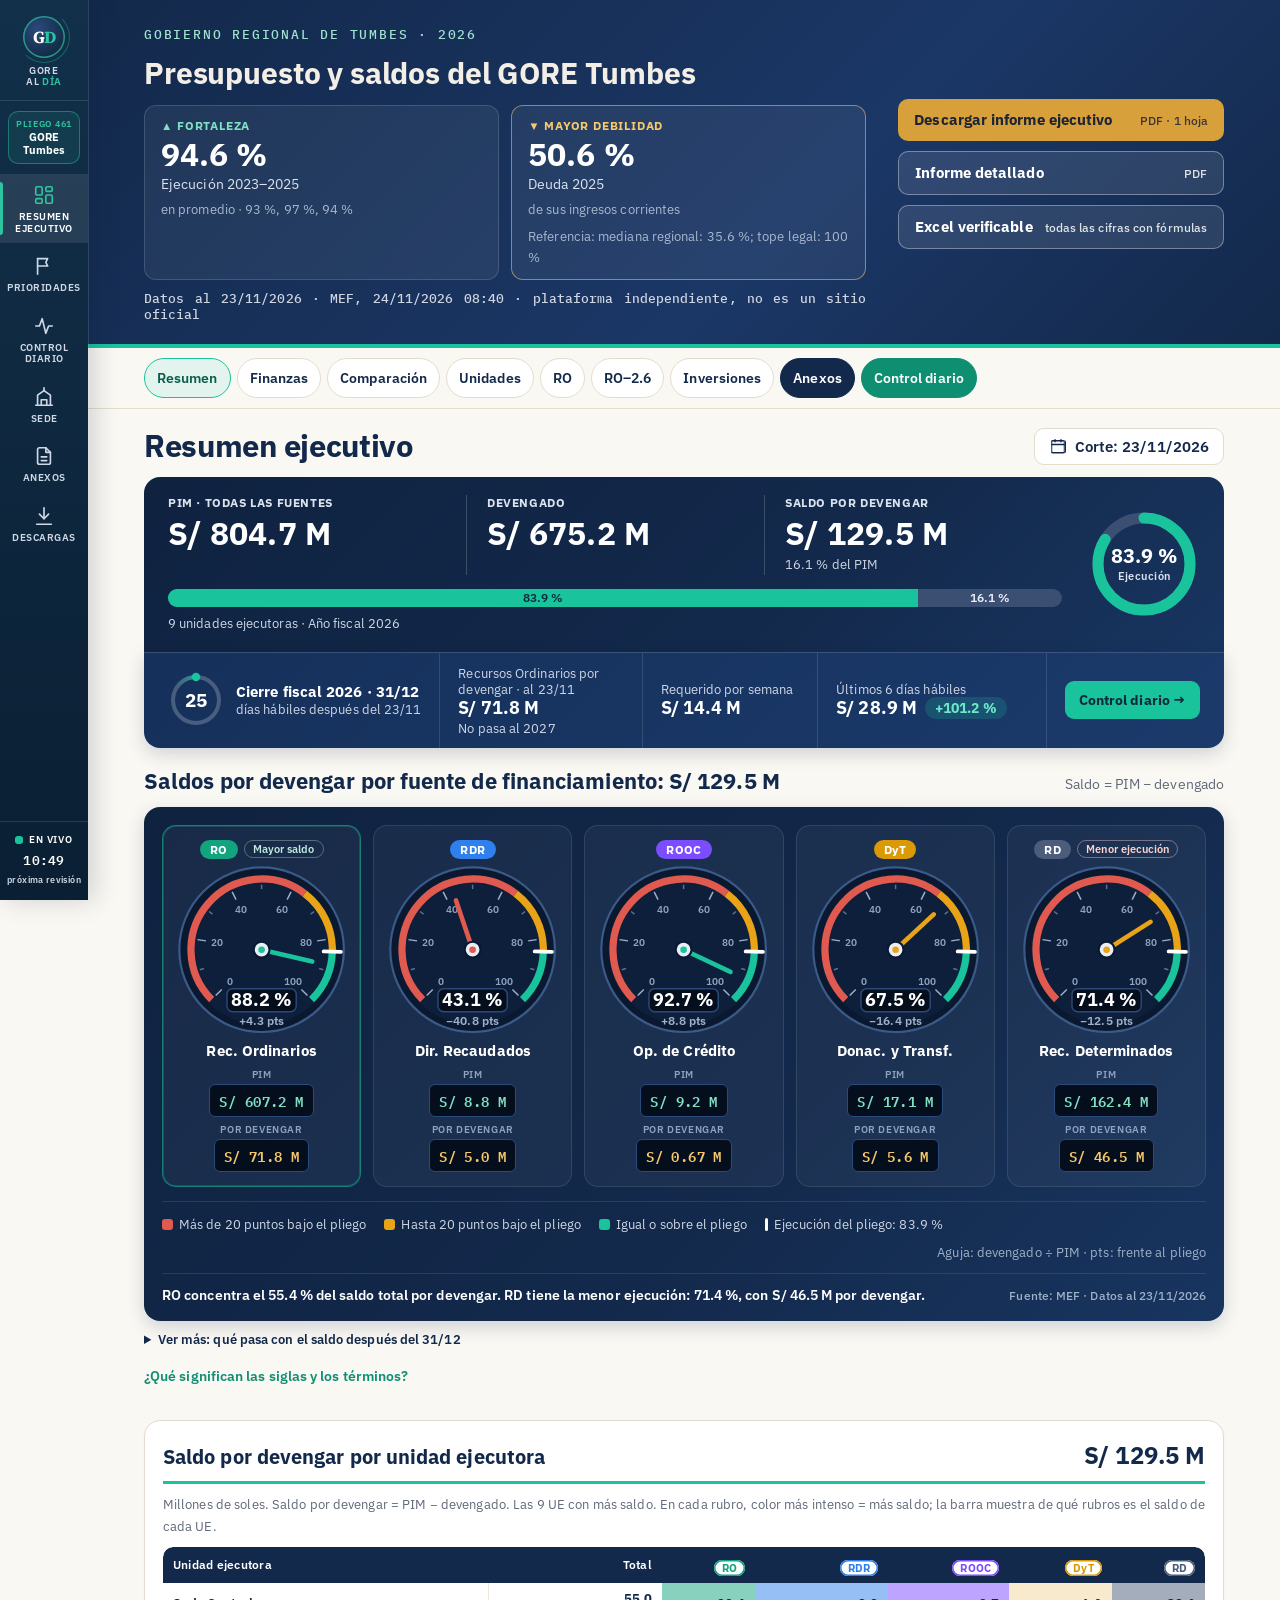
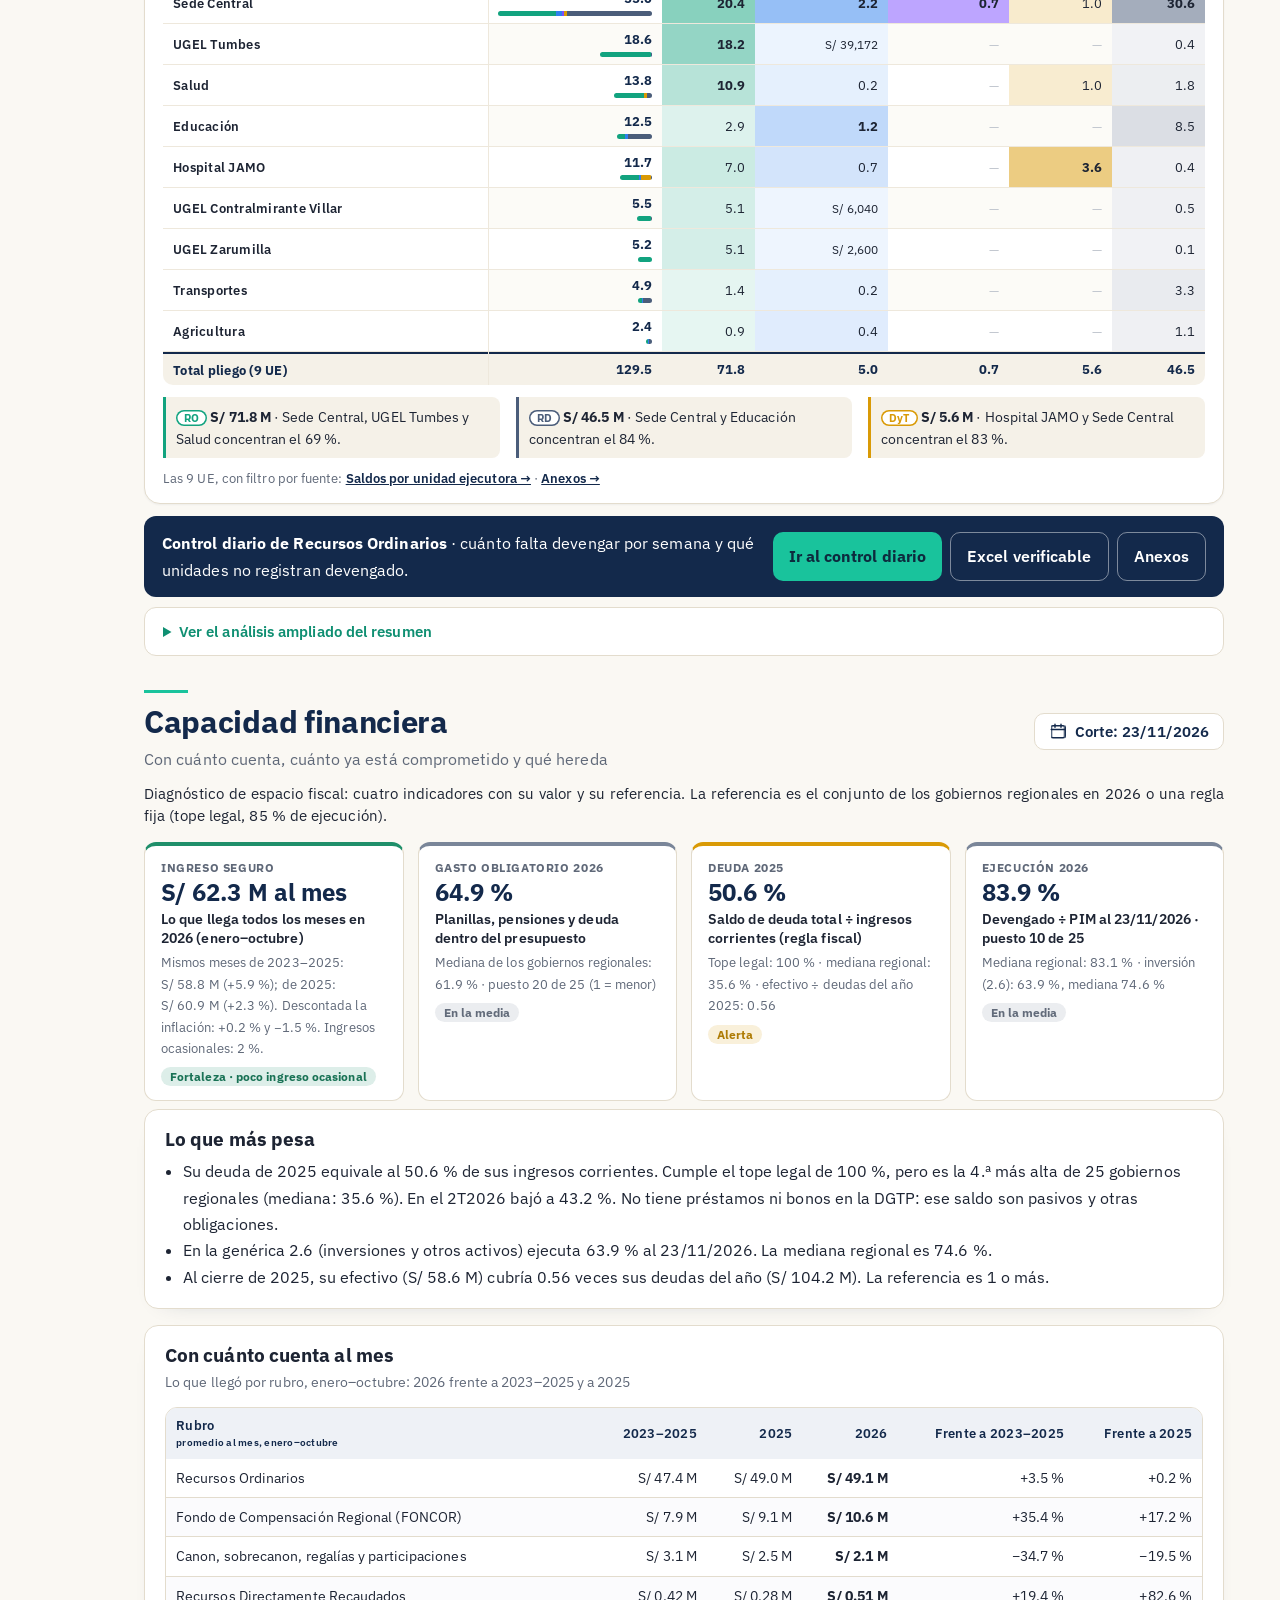
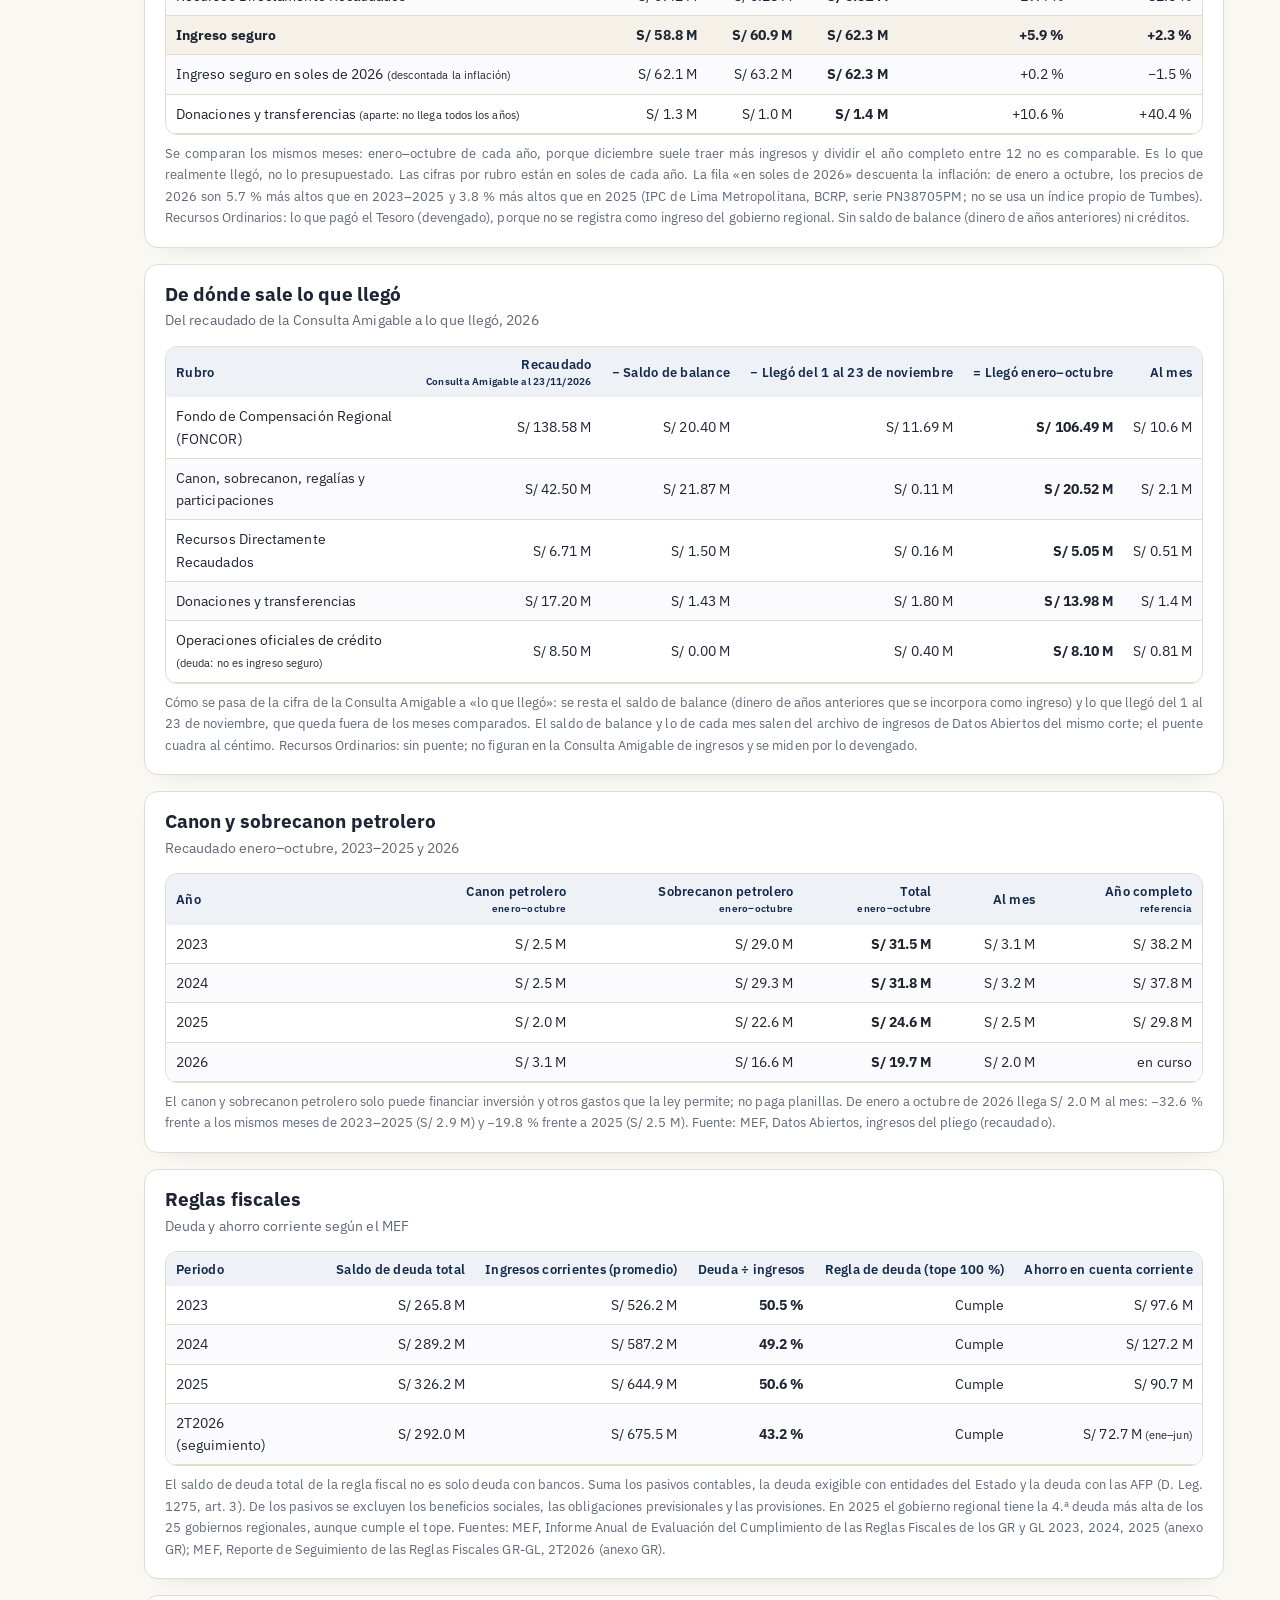
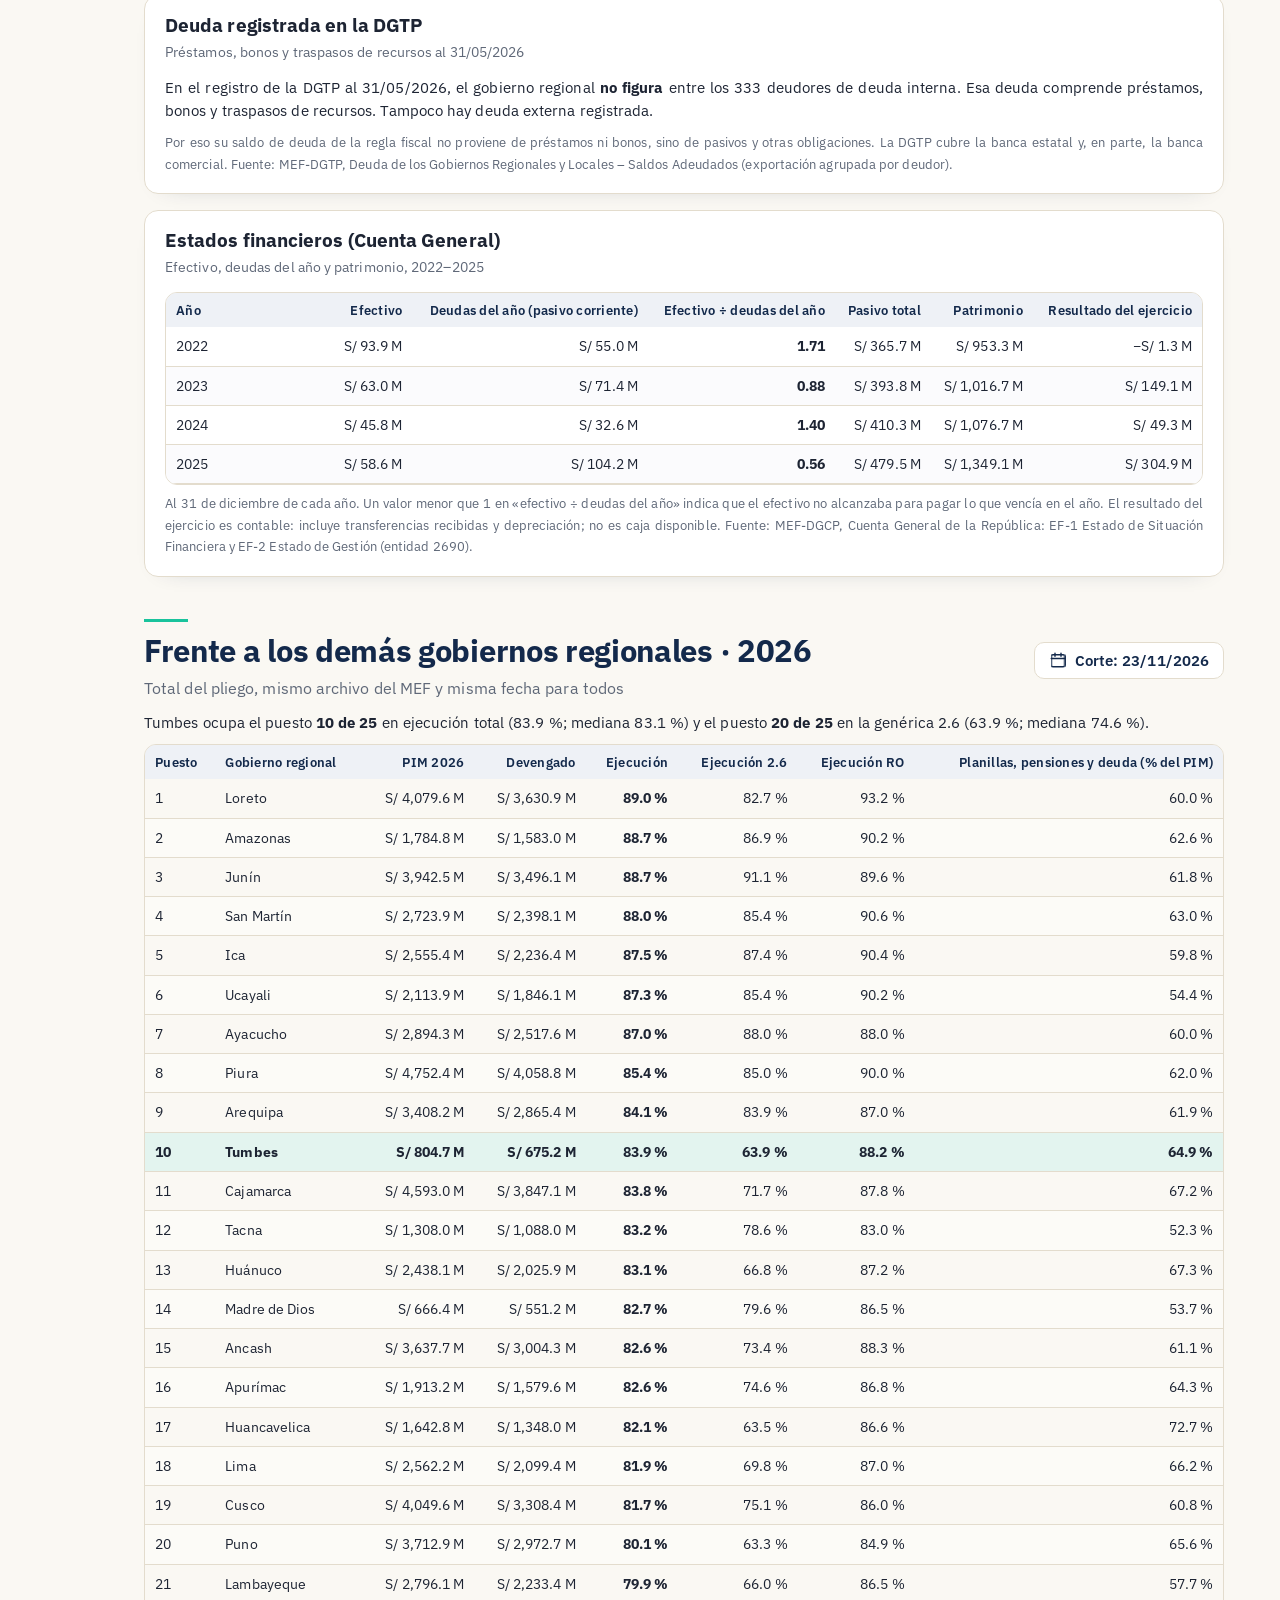
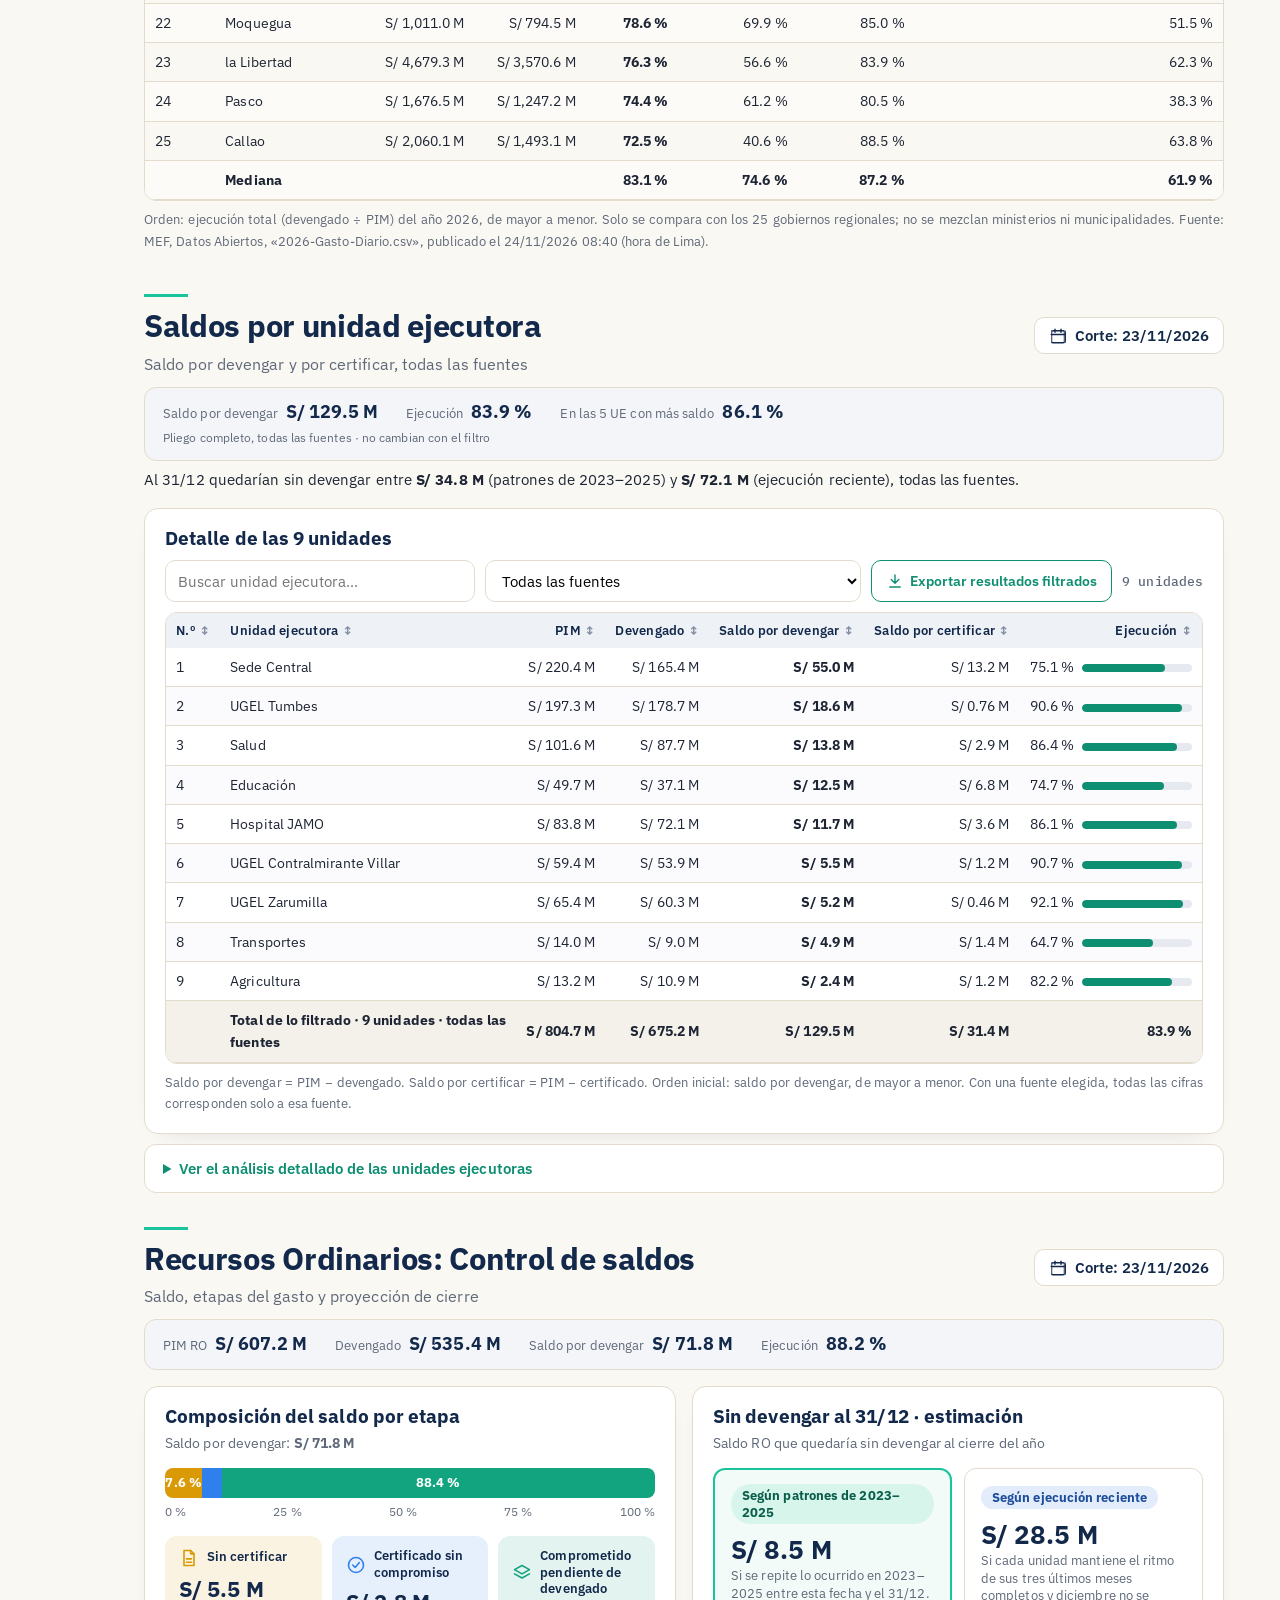
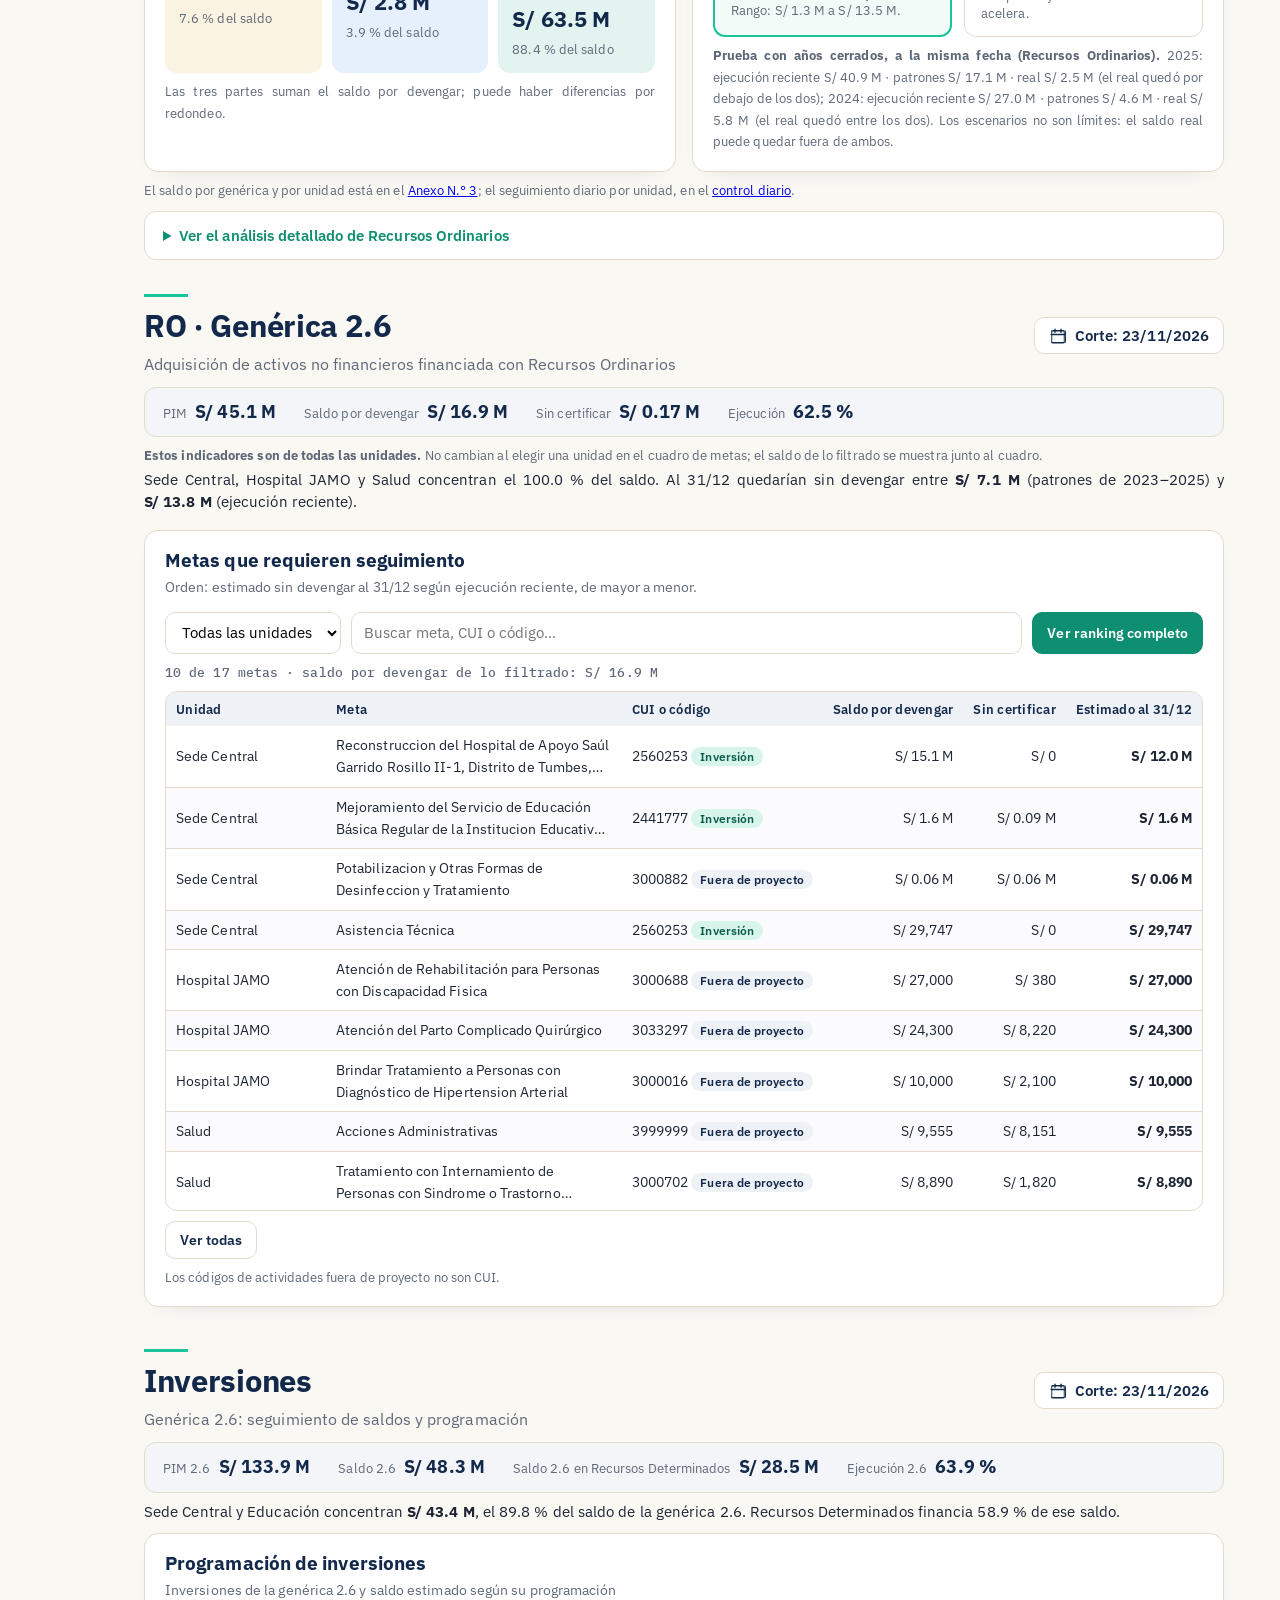
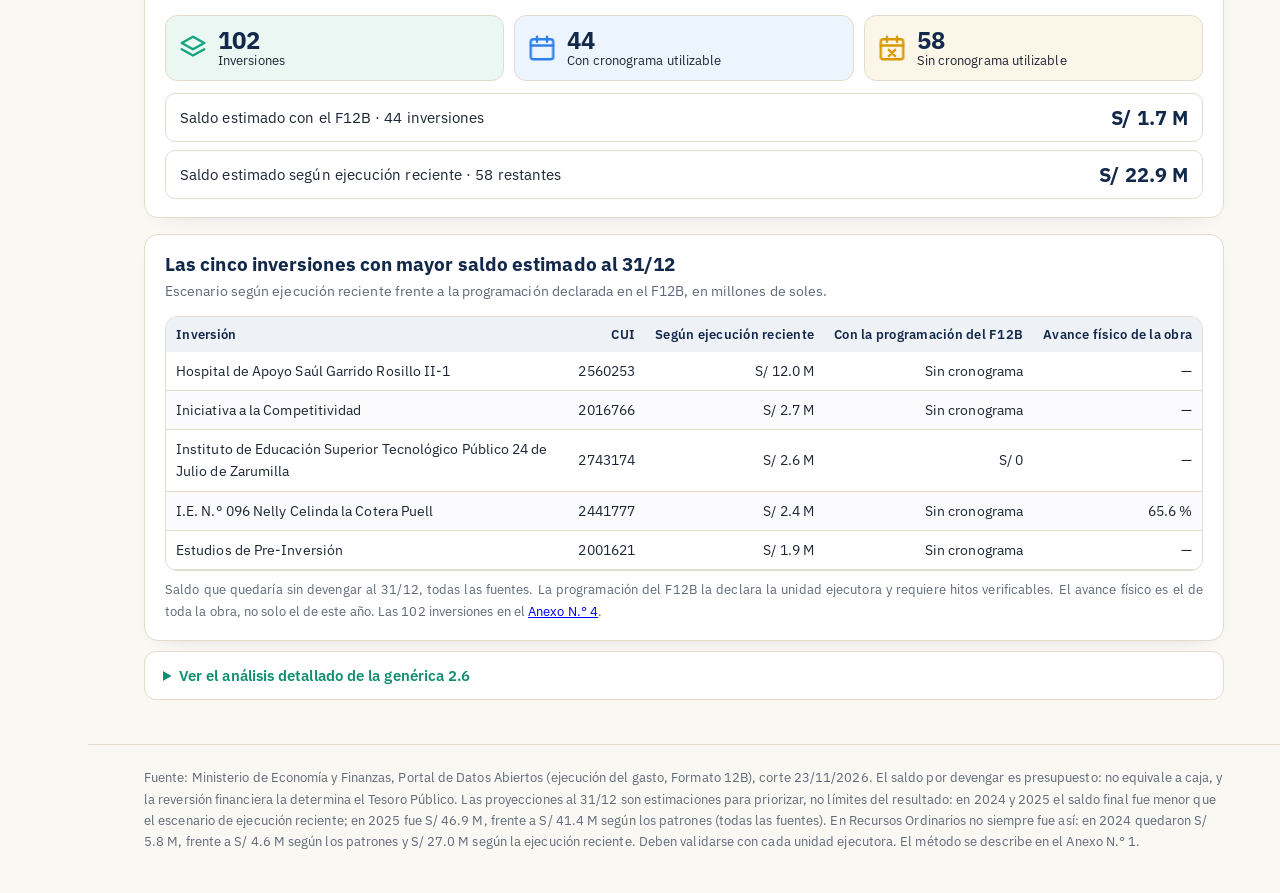
==== commit e9c416ec: "Control RO GORE Tumbes: corte 2026-11-23 · informe al 23/11/2026" ====
--- a/goretumbes/index.html
+++ b/goretumbes/index.html
@@ -1,4 +1,4 @@
-<!doctype html><html lang="es"><head><meta charset="utf-8"><meta name="viewport" content="width=device-width, initial-scale=1"><meta name="ctx-csv" content="[&quot;Ámbito: Gobierno Regional del Departamento de Tumbes, pliego 461&quot;, &quot;Corte: 22/11/2026&quot;, &quot;Fuente: Ministerio de Economía y Finanzas, Datos Abiertos (ejecución del gasto y Formato 12B)&quot;, &quot;Importes en soles&quot;]"><title>Presupuesto y saldos del GORE Tumbes al 22/11/2026</title><meta name="description" content="Saldos por ejecutar del Gobierno Regional del Departamento de Tumbes y sus unidades ejecutoras, Recursos Ordinarios, genérica 2.6 y proyección al cierre.">
+<!doctype html><html lang="es"><head><meta charset="utf-8"><meta name="viewport" content="width=device-width, initial-scale=1"><meta name="ctx-csv" content="[&quot;Ámbito: Gobierno Regional del Departamento de Tumbes, pliego 461&quot;, &quot;Corte: 23/11/2026&quot;, &quot;Fuente: Ministerio de Economía y Finanzas, Datos Abiertos (ejecución del gasto y Formato 12B)&quot;, &quot;Importes en soles&quot;]"><title>Presupuesto y saldos del GORE Tumbes al 23/11/2026</title><meta name="description" content="Saldos por ejecutar del Gobierno Regional del Departamento de Tumbes y sus unidades ejecutoras, Recursos Ordinarios, genérica 2.6 y proyección al cierre.">
 <link rel="preconnect" href="https://fonts.googleapis.com"><link rel="stylesheet" href="https://fonts.googleapis.com/css2?family=Source+Serif+4:wght@600;700&family=IBM+Plex+Sans:wght@400;600&family=IBM+Plex+Mono:wght@500;600&display=swap"><style>
 :root{--bg:#faf8f3;--card:#fff;--ink:#1d2433;--muted:#5f6878;--line:#e3dccd;--soft:#f5f1e8;--navy:#13294b;--gold:#d7a03a;--gold-soft:#f6e6c4;
 --f-d:"Source Serif 4",Georgia,serif;--f-t:"IBM Plex Sans","Segoe UI",Arial,sans-serif;--f-m:"IBM Plex Mono",Consolas,monospace;color-scheme:light}
@@ -436,15 +436,15 @@
 .ttab.fichas td:first-child::before{content:none}
 .ttab.fichas tr.tot{background:#f3efe6}
 }
-</style><meta property="og:type" content="website"><meta property="og:site_name" content="GORE al Día"><meta property="og:title" content="Presupuesto y saldos del GORE Tumbes al 22/11/2026"><meta property="og:description" content="Saldos por ejecutar del Gobierno Regional del Departamento de Tumbes y sus unidades ejecutoras, Recursos Ordinarios, genérica 2.6 y proyección al cierre."><meta property="og:url" content="https://gorealdia.github.io/goretumbes/"><meta property="og:image" content="https://gorealdia.github.io/herramientas/compartir.png"><meta property="og:image:width" content="1200"><meta property="og:image:height" content="630"><meta property="og:locale" content="es_PE"><meta name="twitter:card" content="summary_large_image">
+</style><meta property="og:type" content="website"><meta property="og:site_name" content="GORE al Día"><meta property="og:title" content="Presupuesto y saldos del GORE Tumbes al 23/11/2026"><meta property="og:description" content="Saldos por ejecutar del Gobierno Regional del Departamento de Tumbes y sus unidades ejecutoras, Recursos Ordinarios, genérica 2.6 y proyección al cierre."><meta property="og:url" content="https://gorealdia.github.io/goretumbes/"><meta property="og:image" content="https://gorealdia.github.io/herramientas/compartir.png"><meta property="og:image:width" content="1200"><meta property="og:image:height" content="630"><meta property="og:locale" content="es_PE"><meta name="twitter:card" content="summary_large_image">
 <link rel="stylesheet" href="/herramientas/marco.css"><script src="/herramientas/portal.js"></script><script src="/herramientas/marco.js"></script>
 </head><body>
-<header class="cab2w"><div class="wrap cab2"><div class="cab-txt"><div class="eyebrow">Gobierno Regional de Tumbes · 2026</div><h1>Presupuesto y saldos del GORE Tumbes</h1><div class="cab-kp"><div class="cab-k fo"><div class="cab-k-t">▲ Fortaleza</div><div class="cab-k-v">94.6&nbsp;%</div><div class="cab-k-n">Ejecución 2023–2025</div><div class="cab-k-d">en promedio · 93 %, 97 %, 94 %</div></div><div class="cab-k de alerta"><div class="cab-k-t">▼ Mayor debilidad</div><div class="cab-k-v">59.0&nbsp;%</div><div class="cab-k-n">Inversión (genérica 2.6) 2026 · <b>puesto 23 de 25</b></div><div class="cab-rk" role="img" aria-label="Puesto 23 de 25"><span class="med"></span><i style="left:91.7%"></i></div><div class="cab-rk-l"><span>1.º</span><span>mediana regional: 73.8 %</span><span>25.º</span></div></div></div><p class="meta-cab">Datos al 22/11/2026 · MEF, 23/11/2026 08:39 · plataforma independiente, no es un sitio oficial</p></div><div class="desc-cab" aria-label="Informes para descargar"><a class="b-oro" href="descargas/Informe_ejecutivo_GORE_Tumbes_2026_al_20261122.pdf" download>Descargar informe ejecutivo<small>PDF · 1 hoja</small></a><a class="b-sec" href="descargas/Informe_detallado_GORE_Tumbes_2026_al_20261122.pdf" download>Informe detallado<small>PDF</small></a><a class="b-sec" href="descargas/Saldos_GORE_Tumbes_2026_al_20261122.xlsx" download>Excel verificable<small>todas las cifras con fórmulas</small></a></div></div></header>
+<header class="cab2w"><div class="wrap cab2"><div class="cab-txt"><div class="eyebrow">Gobierno Regional de Tumbes · 2026</div><h1>Presupuesto y saldos del GORE Tumbes</h1><div class="cab-kp"><div class="cab-k fo"><div class="cab-k-t">▲ Fortaleza</div><div class="cab-k-v">94.6&nbsp;%</div><div class="cab-k-n">Ejecución 2023–2025</div><div class="cab-k-d">en promedio · 93 %, 97 %, 94 %</div></div><div class="cab-k de alerta"><div class="cab-k-t">▼ Mayor debilidad</div><div class="cab-k-v">50.6&nbsp;%</div><div class="cab-k-n">Deuda 2025</div><div class="cab-k-d">de sus ingresos corrientes</div><div class="cab-k-d">Referencia: mediana regional: 35.6 %; tope legal: 100 %</div></div></div><p class="meta-cab">Datos al 23/11/2026 · MEF, 24/11/2026 08:40 · plataforma independiente, no es un sitio oficial</p></div><div class="desc-cab" aria-label="Informes para descargar"><a class="b-oro" href="descargas/Informe_ejecutivo_GORE_Tumbes_2026_al_20261123.pdf" download>Descargar informe ejecutivo<small>PDF · 1 hoja</small></a><a class="b-sec" href="descargas/Informe_detallado_GORE_Tumbes_2026_al_20261123.pdf" download>Informe detallado<small>PDF</small></a><a class="b-sec" href="descargas/Saldos_GORE_Tumbes_2026_al_20261123.xlsx" download>Excel verificable<small>todas las cifras con fórmulas</small></a></div></div></header>
 <nav class="saltos" aria-label="Secciones"><div class="wrap"><a href="#resumen">Resumen</a><a href="#finanzas">Finanzas</a><a href="#pares">Comparación</a><a href="#unidades">Unidades</a><a href="#ro">RO</a><a href="#ro26">RO–2.6</a><a href="#g26">Inversiones</a><a class="prim" href="anexos.html">Anexos</a><a class="prim" style="background:var(--turq-d);border-color:var(--turq-d)" href="ro/">Control diario</a></div></nav>
 <main>
 <section id="resumen"><div class="wrap"><div class="res-cab"><div><h2>Resumen ejecutivo</h2><p class="sub2">Presupuesto y saldos por fuente de financiamiento</p></div>
-<div class="corte"><b><svg width="18" height="18" viewBox="0 0 24 24" fill="none" stroke="currentColor" stroke-width="2" aria-hidden="true"><rect x="3" y="5" width="18" height="16" rx="2"/><path d="M3 10h18M8 3v4M16 3v4"/></svg>Corte: 22/11/2026</b><small>Importes en millones de soles (M)</small></div></div>
-<div class="franja" role="group" aria-label="Presupuesto del pliego, todas las fuentes"><div class="izq"><div class="nums"><div><small>PIM · todas las fuentes</small><b>S/ 815.6 M</b></div><div><small>Devengado</small><b>S/ 674.0 M</b></div><div><small>Saldo por devengar</small><b>S/ 141.6 M</b><span class="sb">17.4 % del PIM</span></div></div><div class="barra2" role="img" aria-label="Devengado 82.6 %, por devengar 17.4 %"><i style="width:82.6%">82.6 %</i><span>17.4 %</span></div><div class="pie2">9 unidades ejecutoras · Año fiscal 2026</div></div><div class="anillo-s"><svg width="112" height="112" viewBox="0 0 112 112" aria-hidden="true"><circle cx="56" cy="56" r="46" fill="none" stroke="#3b4f72" stroke-width="11"/><circle cx="56" cy="56" r="46" fill="none" stroke="#19c39c" stroke-width="11" stroke-linecap="round" transform="rotate(-90 56 56)" stroke-dasharray="238.9 289.0"/></svg><div><b>82.6 %</b><small>Ejecución</small></div></div></div>
+<div class="corte"><b><svg width="18" height="18" viewBox="0 0 24 24" fill="none" stroke="currentColor" stroke-width="2" aria-hidden="true"><rect x="3" y="5" width="18" height="16" rx="2"/><path d="M3 10h18M8 3v4M16 3v4"/></svg>Corte: 23/11/2026</b><small>Importes en millones de soles (M)</small></div></div>
+<div class="franja" role="group" aria-label="Presupuesto del pliego, todas las fuentes"><div class="izq"><div class="nums"><div><small>PIM · todas las fuentes</small><b>S/ 804.7 M</b></div><div><small>Devengado</small><b>S/ 675.2 M</b></div><div><small>Saldo por devengar</small><b>S/ 129.5 M</b><span class="sb">16.1 % del PIM</span></div></div><div class="barra2" role="img" aria-label="Devengado 83.9 %, por devengar 16.1 %"><i style="width:83.9%">83.9 %</i><span>16.1 %</span></div><div class="pie2">9 unidades ejecutoras · Año fiscal 2026</div></div><div class="anillo-s"><svg width="112" height="112" viewBox="0 0 112 112" aria-hidden="true"><circle cx="56" cy="56" r="46" fill="none" stroke="#3b4f72" stroke-width="11"/><circle cx="56" cy="56" r="46" fill="none" stroke="#19c39c" stroke-width="11" stroke-linecap="round" transform="rotate(-90 56 56)" stroke-dasharray="242.5 289.0"/></svg><div><b>83.9 %</b><small>Ejecución</small></div></div></div>
 <div class="cierre" role="group" aria-label="Cierre fiscal 2026: Recursos Ordinarios" data-src="ro/datos.json" hidden>
 <div class="c-plazo plazo"><span class="reloj" aria-hidden="true"><svg width="56" height="56" viewBox="0 0 56 56">
 <defs><linearGradient id="estela" x1="0" y1="0" x2="1" y2="0"><stop offset="0" stop-color="#19c39c" stop-opacity="0"/><stop offset="1" stop-color="#19c39c" stop-opacity=".6"/></linearGradient></defs>
@@ -467,11 +467,11 @@
 if(w.base)q('.k-base').textContent=w.base.charAt(0).toUpperCase()+w.base.slice(1);
 if(w.nec_sem>0){var p=(w.real_sem-w.nec_sem)/w.nec_sem*100,e=q('.k-dif');
 e.textContent=(p>=0?'+':'−')+Math.abs(p).toFixed(1)+' %';e.title=(p>=0?'Por encima':'Por debajo')+' del ritmo requerido';e.className='dif k-dif '+(p>=0?'v':'a')}
-c.hidden=false}).catch(function(){})})();</script><div class="fuentes-cab"><h3>Saldos por devengar por fuente de financiamiento: <b style="white-space:nowrap">S/ 141.6 M</b></h3><span>Saldo = PIM − devengado</span></div>
-<div class="cabina" role="group" aria-label="Ejecución por fuente de financiamiento frente al pliego"><div class="cabina-ins"><article class="ins top"><div class="ins-cab"><span class="ins-sg" style="--c:#12a37f">RO</span><span class="ins-b">Mayor saldo</span></div><svg class="dial" viewBox="0 0 120 118" role="img" aria-label="RO: ejecución 88.1 %, sobre la ejecución del pliego (82.6 %)"><circle cx="60" cy="58" r="57" class="bisel"/><circle cx="60" cy="58" r="52" class="fondo"/><path d="M25.4 92.6 A49 49 0 0 1 87.5 17.4" stroke="#e05a4f" class="zn"/><path d="M87.5 17.4 A49 49 0 0 1 109.0 56.4" stroke="#e8a317" class="zn"/><path d="M109.0 56.4 A49 49 0 0 1 94.6 92.6" stroke="#19c39c" class="zn"/><line x1="28.2" y1="89.8" x2="32.4" y2="85.6" stroke="#9fb0c9" stroke-width="1"/><text x="38.1" y="82.4" class="tk">0</text><line x1="15.6" y1="51.0" x2="21.5" y2="51.9" stroke="#9fb0c9" stroke-width="1"/><text x="29.4" y="55.7" class="tk">20</text><line x1="39.6" y1="17.9" x2="42.3" y2="23.3" stroke="#9fb0c9" stroke-width="1"/><text x="45.9" y="32.9" class="tk">40</text><line x1="80.4" y1="17.9" x2="77.7" y2="23.3" stroke="#9fb0c9" stroke-width="1"/><text x="74.1" y="32.9" class="tk">60</text><line x1="104.4" y1="51.0" x2="98.5" y2="51.9" stroke="#9fb0c9" stroke-width="1"/><text x="90.6" y="55.7" class="tk">80</text><line x1="91.8" y1="89.8" x2="87.6" y2="85.6" stroke="#9fb0c9" stroke-width="1"/><text x="81.9" y="82.4" class="tk">100</text><line x1="17.2" y1="71.9" x2="20.1" y2="71.0" stroke="#5d7090" stroke-width="1"/><line x1="23.6" y1="31.5" x2="26.0" y2="33.3" stroke="#5d7090" stroke-width="1"/><line x1="60.0" y1="13.0" x2="60.0" y2="16.0" stroke="#5d7090" stroke-width="1"/><line x1="96.4" y1="31.5" x2="94.0" y2="33.3" stroke="#5d7090" stroke-width="1"/><line x1="102.8" y1="71.9" x2="99.9" y2="71.0" stroke="#5d7090" stroke-width="1"/><line x1="115.0" y1="56.2" x2="103.0" y2="56.6" class="ref"/><line x1="60" y1="58" x2="95.1" y2="66.0" stroke="#19c39c" class="aguja"/><circle cx="60" cy="58" r="5.5" class="eje"/><circle cx="60" cy="58" r="2.3" fill="#19c39c" class="pulso"/><rect x="36" y="85" width="48" height="16" rx="4" class="ventana"/><text x="60" y="97" class="val">88.1 %</text><text x="60" y="110" class="pts">+5.4 pts</text></svg><div class="ins-txt"><h4 title="Recursos Ordinarios">Rec. Ordinarios</h4><div class="odo-l">PIM</div><div class="odo">S/ 607.2 M</div><div class="odo-l">Por devengar</div><div class="odo r">S/ 72.4 M</div></div></article><article class="ins"><div class="ins-cab"><span class="ins-sg" style="--c:#2f80ed">RDR</span></div><svg class="dial" viewBox="0 0 120 118" role="img" aria-label="RDR: ejecución 43.0 %, bajo la ejecución del pliego (82.6 %)"><circle cx="60" cy="58" r="57" class="bisel"/><circle cx="60" cy="58" r="52" class="fondo"/><path d="M25.4 92.6 A49 49 0 0 1 87.5 17.4" stroke="#e05a4f" class="zn"/><path d="M87.5 17.4 A49 49 0 0 1 109.0 56.4" stroke="#e8a317" class="zn"/><path d="M109.0 56.4 A49 49 0 0 1 94.6 92.6" stroke="#19c39c" class="zn"/><line x1="28.2" y1="89.8" x2="32.4" y2="85.6" stroke="#9fb0c9" stroke-width="1"/><text x="38.1" y="82.4" class="tk">0</text><line x1="15.6" y1="51.0" x2="21.5" y2="51.9" stroke="#9fb0c9" stroke-width="1"/><text x="29.4" y="55.7" class="tk">20</text><line x1="39.6" y1="17.9" x2="42.3" y2="23.3" stroke="#9fb0c9" stroke-width="1"/><text x="45.9" y="32.9" class="tk">40</text><line x1="80.4" y1="17.9" x2="77.7" y2="23.3" stroke="#9fb0c9" stroke-width="1"/><text x="74.1" y="32.9" class="tk">60</text><line x1="104.4" y1="51.0" x2="98.5" y2="51.9" stroke="#9fb0c9" stroke-width="1"/><text x="90.6" y="55.7" class="tk">80</text><line x1="91.8" y1="89.8" x2="87.6" y2="85.6" stroke="#9fb0c9" stroke-width="1"/><text x="81.9" y="82.4" class="tk">100</text><line x1="17.2" y1="71.9" x2="20.1" y2="71.0" stroke="#5d7090" stroke-width="1"/><line x1="23.6" y1="31.5" x2="26.0" y2="33.3" stroke="#5d7090" stroke-width="1"/><line x1="60.0" y1="13.0" x2="60.0" y2="16.0" stroke="#5d7090" stroke-width="1"/><line x1="96.4" y1="31.5" x2="94.0" y2="33.3" stroke="#5d7090" stroke-width="1"/><line x1="102.8" y1="71.9" x2="99.9" y2="71.0" stroke="#5d7090" stroke-width="1"/><line x1="115.0" y1="56.2" x2="103.0" y2="56.6" class="ref"/><line x1="60" y1="58" x2="48.3" y2="24.0" stroke="#e05a4f" class="aguja"/><circle cx="60" cy="58" r="5.5" class="eje"/><circle cx="60" cy="58" r="2.3" fill="#e05a4f" class="pulso"/><rect x="36" y="85" width="48" height="16" rx="4" class="ventana"/><text x="60" y="97" class="val">43.0 %</text><text x="60" y="110" class="pts">−39.7 pts</text></svg><div class="ins-txt"><h4 title="Recursos Directamente Recaudados">Dir. Recaudados</h4><div class="odo-l">PIM</div><div class="odo">S/ 8.8 M</div><div class="odo-l">Por devengar</div><div class="odo r">S/ 5.0 M</div></div></article><article class="ins"><div class="ins-cab"><span class="ins-sg" style="--c:#7c4dff">ROOC</span></div><svg class="dial" viewBox="0 0 120 118" role="img" aria-label="ROOC: ejecución 92.7 %, sobre la ejecución del pliego (82.6 %)"><circle cx="60" cy="58" r="57" class="bisel"/><circle cx="60" cy="58" r="52" class="fondo"/><path d="M25.4 92.6 A49 49 0 0 1 87.5 17.4" stroke="#e05a4f" class="zn"/><path d="M87.5 17.4 A49 49 0 0 1 109.0 56.4" stroke="#e8a317" class="zn"/><path d="M109.0 56.4 A49 49 0 0 1 94.6 92.6" stroke="#19c39c" class="zn"/><line x1="28.2" y1="89.8" x2="32.4" y2="85.6" stroke="#9fb0c9" stroke-width="1"/><text x="38.1" y="82.4" class="tk">0</text><line x1="15.6" y1="51.0" x2="21.5" y2="51.9" stroke="#9fb0c9" stroke-width="1"/><text x="29.4" y="55.7" class="tk">20</text><line x1="39.6" y1="17.9" x2="42.3" y2="23.3" stroke="#9fb0c9" stroke-width="1"/><text x="45.9" y="32.9" class="tk">40</text><line x1="80.4" y1="17.9" x2="77.7" y2="23.3" stroke="#9fb0c9" stroke-width="1"/><text x="74.1" y="32.9" class="tk">60</text><line x1="104.4" y1="51.0" x2="98.5" y2="51.9" stroke="#9fb0c9" stroke-width="1"/><text x="90.6" y="55.7" class="tk">80</text><line x1="91.8" y1="89.8" x2="87.6" y2="85.6" stroke="#9fb0c9" stroke-width="1"/><text x="81.9" y="82.4" class="tk">100</text><line x1="17.2" y1="71.9" x2="20.1" y2="71.0" stroke="#5d7090" stroke-width="1"/><line x1="23.6" y1="31.5" x2="26.0" y2="33.3" stroke="#5d7090" stroke-width="1"/><line x1="60.0" y1="13.0" x2="60.0" y2="16.0" stroke="#5d7090" stroke-width="1"/><line x1="96.4" y1="31.5" x2="94.0" y2="33.3" stroke="#5d7090" stroke-width="1"/><line x1="102.8" y1="71.9" x2="99.9" y2="71.0" stroke="#5d7090" stroke-width="1"/><line x1="115.0" y1="56.2" x2="103.0" y2="56.6" class="ref"/><line x1="60" y1="58" x2="92.5" y2="73.4" stroke="#19c39c" class="aguja"/><circle cx="60" cy="58" r="5.5" class="eje"/><circle cx="60" cy="58" r="2.3" fill="#19c39c" class="pulso"/><rect x="36" y="85" width="48" height="16" rx="4" class="ventana"/><text x="60" y="97" class="val">92.7 %</text><text x="60" y="110" class="pts">+10.1 pts</text></svg><div class="ins-txt"><h4 title="Recursos por Operaciones Oficiales de Crédito">Op. de Crédito</h4><div class="odo-l">PIM</div><div class="odo">S/ 9.2 M</div><div class="odo-l">Por devengar</div><div class="odo r">S/ 0.67 M</div></div></article><article class="ins"><div class="ins-cab"><span class="ins-sg" style="--c:#d99a06">DyT</span></div><svg class="dial" viewBox="0 0 120 118" role="img" aria-label="DyT: ejecución 67.4 %, bajo la ejecución del pliego (82.6 %)"><circle cx="60" cy="58" r="57" class="bisel"/><circle cx="60" cy="58" r="52" class="fondo"/><path d="M25.4 92.6 A49 49 0 0 1 87.5 17.4" stroke="#e05a4f" class="zn"/><path d="M87.5 17.4 A49 49 0 0 1 109.0 56.4" stroke="#e8a317" class="zn"/><path d="M109.0 56.4 A49 49 0 0 1 94.6 92.6" stroke="#19c39c" class="zn"/><line x1="28.2" y1="89.8" x2="32.4" y2="85.6" stroke="#9fb0c9" stroke-width="1"/><text x="38.1" y="82.4" class="tk">0</text><line x1="15.6" y1="51.0" x2="21.5" y2="51.9" stroke="#9fb0c9" stroke-width="1"/><text x="29.4" y="55.7" class="tk">20</text><line x1="39.6" y1="17.9" x2="42.3" y2="23.3" stroke="#9fb0c9" stroke-width="1"/><text x="45.9" y="32.9" class="tk">40</text><line x1="80.4" y1="17.9" x2="77.7" y2="23.3" stroke="#9fb0c9" stroke-width="1"/><text x="74.1" y="32.9" class="tk">60</text><line x1="104.4" y1="51.0" x2="98.5" y2="51.9" stroke="#9fb0c9" stroke-width="1"/><text x="90.6" y="55.7" class="tk">80</text><line x1="91.8" y1="89.8" x2="87.6" y2="85.6" stroke="#9fb0c9" stroke-width="1"/><text x="81.9" y="82.4" class="tk">100</text><line x1="17.2" y1="71.9" x2="20.1" y2="71.0" stroke="#5d7090" stroke-width="1"/><line x1="23.6" y1="31.5" x2="26.0" y2="33.3" stroke="#5d7090" stroke-width="1"/><line x1="60.0" y1="13.0" x2="60.0" y2="16.0" stroke="#5d7090" stroke-width="1"/><line x1="96.4" y1="31.5" x2="94.0" y2="33.3" stroke="#5d7090" stroke-width="1"/><line x1="102.8" y1="71.9" x2="99.9" y2="71.0" stroke="#5d7090" stroke-width="1"/><line x1="115.0" y1="56.2" x2="103.0" y2="56.6" class="ref"/><line x1="60" y1="58" x2="86.3" y2="33.4" stroke="#e8a317" class="aguja"/><circle cx="60" cy="58" r="5.5" class="eje"/><circle cx="60" cy="58" r="2.3" fill="#e8a317" class="pulso"/><rect x="36" y="85" width="48" height="16" rx="4" class="ventana"/><text x="60" y="97" class="val">67.4 %</text><text x="60" y="110" class="pts">−15.3 pts</text></svg><div class="ins-txt"><h4 title="Donaciones y Transferencias">Donac. y Transf.</h4><div class="odo-l">PIM</div><div class="odo">S/ 17.1 M</div><div class="odo-l">Por devengar</div><div class="odo r">S/ 5.6 M</div></div></article><article class="ins"><div class="ins-cab"><span class="ins-sg" style="--c:#4b5d7a">RD</span><span class="ins-b alerta">Menor ejecución</span></div><svg class="dial" viewBox="0 0 120 118" role="img" aria-label="RD: ejecución 66.6 %, bajo la ejecución del pliego (82.6 %)"><circle cx="60" cy="58" r="57" class="bisel"/><circle cx="60" cy="58" r="52" class="fondo"/><path d="M25.4 92.6 A49 49 0 0 1 87.5 17.4" stroke="#e05a4f" class="zn"/><path d="M87.5 17.4 A49 49 0 0 1 109.0 56.4" stroke="#e8a317" class="zn"/><path d="M109.0 56.4 A49 49 0 0 1 94.6 92.6" stroke="#19c39c" class="zn"/><line x1="28.2" y1="89.8" x2="32.4" y2="85.6" stroke="#9fb0c9" stroke-width="1"/><text x="38.1" y="82.4" class="tk">0</text><line x1="15.6" y1="51.0" x2="21.5" y2="51.9" stroke="#9fb0c9" stroke-width="1"/><text x="29.4" y="55.7" class="tk">20</text><line x1="39.6" y1="17.9" x2="42.3" y2="23.3" stroke="#9fb0c9" stroke-width="1"/><text x="45.9" y="32.9" class="tk">40</text><line x1="80.4" y1="17.9" x2="77.7" y2="23.3" stroke="#9fb0c9" stroke-width="1"/><text x="74.1" y="32.9" class="tk">60</text><line x1="104.4" y1="51.0" x2="98.5" y2="51.9" stroke="#9fb0c9" stroke-width="1"/><text x="90.6" y="55.7" class="tk">80</text><line x1="91.8" y1="89.8" x2="87.6" y2="85.6" stroke="#9fb0c9" stroke-width="1"/><text x="81.9" y="82.4" class="tk">100</text><line x1="17.2" y1="71.9" x2="20.1" y2="71.0" stroke="#5d7090" stroke-width="1"/><line x1="23.6" y1="31.5" x2="26.0" y2="33.3" stroke="#5d7090" stroke-width="1"/><line x1="60.0" y1="13.0" x2="60.0" y2="16.0" stroke="#5d7090" stroke-width="1"/><line x1="96.4" y1="31.5" x2="94.0" y2="33.3" stroke="#5d7090" stroke-width="1"/><line x1="102.8" y1="71.9" x2="99.9" y2="71.0" stroke="#5d7090" stroke-width="1"/><line x1="115.0" y1="56.2" x2="103.0" y2="56.6" class="ref"/><line x1="60" y1="58" x2="85.4" y2="32.5" stroke="#e8a317" class="aguja"/><circle cx="60" cy="58" r="5.5" class="eje"/><circle cx="60" cy="58" r="2.3" fill="#e8a317" class="pulso"/><rect x="36" y="85" width="48" height="16" rx="4" class="ventana"/><text x="60" y="97" class="val">66.6 %</text><text x="60" y="110" class="pts">−16.0 pts</text></svg><div class="ins-txt"><h4 title="Recursos Determinados">Rec. Determinados</h4><div class="odo-l">PIM</div><div class="odo">S/ 173.3 M</div><div class="odo-l">Por devengar</div><div class="odo r">S/ 57.9 M</div></div></article></div>
-<div class="cabina-ley"><span><i style="background:#e05a4f"></i>Más de 20 puntos bajo el pliego</span><span><i style="background:#e8a317"></i>Hasta 20 puntos bajo el pliego</span><span><i style="background:#19c39c"></i>Igual o sobre el pliego</span><span><i class="ley-ref"></i>Ejecución del pliego: 82.6 %</span><span class="ley-txt">Aguja: devengado ÷ PIM · pts: frente al pliego</span></div>
-<div class="cabina-pie"><span>RO concentra el 51.1 % del saldo total por devengar. RD tiene la menor ejecución: 66.6 %, con S/ 57.9 M por devengar.</span><span class="pie-fte">Fuente: MEF · Datos al 22/11/2026</span></div></div><details class="nota-legal"><summary>Ver más: qué pasa con el saldo después del 31/12</summary><p>Después del 31/12 no se compromete ni se devenga con cargo a 2026 (D. Leg. 1440, art. 36). En Recursos Ordinarios, lo no devengado no genera saldo de balance. En las demás fuentes, lo recaudado y no devengado puede incorporarse en 2027 como saldo de balance (art. 50).</p></details>
-<div id="aviso-corte" data-src="ro/datos.json" data-link="ro/" data-corte="2026-11-22"></div><details class="glos glos-claro"><summary>¿Qué significan las siglas y los términos?</summary><dl>
+c.hidden=false}).catch(function(){})})();</script><div class="fuentes-cab"><h3>Saldos por devengar por fuente de financiamiento: <b style="white-space:nowrap">S/ 129.5 M</b></h3><span>Saldo = PIM − devengado</span></div>
+<div class="cabina" role="group" aria-label="Ejecución por fuente de financiamiento frente al pliego"><div class="cabina-ins"><article class="ins top"><div class="ins-cab"><span class="ins-sg" style="--c:#12a37f">RO</span><span class="ins-b">Mayor saldo</span></div><svg class="dial" viewBox="0 0 120 118" role="img" aria-label="RO: ejecución 88.2 %, sobre la ejecución del pliego (83.9 %)"><circle cx="60" cy="58" r="57" class="bisel"/><circle cx="60" cy="58" r="52" class="fondo"/><path d="M25.4 92.6 A49 49 0 0 1 89.9 19.1" stroke="#e05a4f" class="zn"/><path d="M89.9 19.1 A49 49 0 0 1 109.0 59.3" stroke="#e8a317" class="zn"/><path d="M109.0 59.3 A49 49 0 0 1 94.6 92.6" stroke="#19c39c" class="zn"/><line x1="28.2" y1="89.8" x2="32.4" y2="85.6" stroke="#9fb0c9" stroke-width="1"/><text x="38.1" y="82.4" class="tk">0</text><line x1="15.6" y1="51.0" x2="21.5" y2="51.9" stroke="#9fb0c9" stroke-width="1"/><text x="29.4" y="55.7" class="tk">20</text><line x1="39.6" y1="17.9" x2="42.3" y2="23.3" stroke="#9fb0c9" stroke-width="1"/><text x="45.9" y="32.9" class="tk">40</text><line x1="80.4" y1="17.9" x2="77.7" y2="23.3" stroke="#9fb0c9" stroke-width="1"/><text x="74.1" y="32.9" class="tk">60</text><line x1="104.4" y1="51.0" x2="98.5" y2="51.9" stroke="#9fb0c9" stroke-width="1"/><text x="90.6" y="55.7" class="tk">80</text><line x1="91.8" y1="89.8" x2="87.6" y2="85.6" stroke="#9fb0c9" stroke-width="1"/><text x="81.9" y="82.4" class="tk">100</text><line x1="17.2" y1="71.9" x2="20.1" y2="71.0" stroke="#5d7090" stroke-width="1"/><line x1="23.6" y1="31.5" x2="26.0" y2="33.3" stroke="#5d7090" stroke-width="1"/><line x1="60.0" y1="13.0" x2="60.0" y2="16.0" stroke="#5d7090" stroke-width="1"/><line x1="96.4" y1="31.5" x2="94.0" y2="33.3" stroke="#5d7090" stroke-width="1"/><line x1="102.8" y1="71.9" x2="99.9" y2="71.0" stroke="#5d7090" stroke-width="1"/><line x1="115.0" y1="59.5" x2="103.0" y2="59.2" class="ref"/><line x1="60" y1="58" x2="95.1" y2="66.2" stroke="#19c39c" class="aguja"/><circle cx="60" cy="58" r="5.5" class="eje"/><circle cx="60" cy="58" r="2.3" fill="#19c39c" class="pulso"/><rect x="36" y="85" width="48" height="16" rx="4" class="ventana"/><text x="60" y="97" class="val">88.2 %</text><text x="60" y="110" class="pts">+4.3 pts</text></svg><div class="ins-txt"><h4 title="Recursos Ordinarios">Rec. Ordinarios</h4><div class="odo-l">PIM</div><div class="odo">S/ 607.2 M</div><div class="odo-l">Por devengar</div><div class="odo r">S/ 71.8 M</div></div></article><article class="ins"><div class="ins-cab"><span class="ins-sg" style="--c:#2f80ed">RDR</span></div><svg class="dial" viewBox="0 0 120 118" role="img" aria-label="RDR: ejecución 43.1 %, bajo la ejecución del pliego (83.9 %)"><circle cx="60" cy="58" r="57" class="bisel"/><circle cx="60" cy="58" r="52" class="fondo"/><path d="M25.4 92.6 A49 49 0 0 1 89.9 19.1" stroke="#e05a4f" class="zn"/><path d="M89.9 19.1 A49 49 0 0 1 109.0 59.3" stroke="#e8a317" class="zn"/><path d="M109.0 59.3 A49 49 0 0 1 94.6 92.6" stroke="#19c39c" class="zn"/><line x1="28.2" y1="89.8" x2="32.4" y2="85.6" stroke="#9fb0c9" stroke-width="1"/><text x="38.1" y="82.4" class="tk">0</text><line x1="15.6" y1="51.0" x2="21.5" y2="51.9" stroke="#9fb0c9" stroke-width="1"/><text x="29.4" y="55.7" class="tk">20</text><line x1="39.6" y1="17.9" x2="42.3" y2="23.3" stroke="#9fb0c9" stroke-width="1"/><text x="45.9" y="32.9" class="tk">40</text><line x1="80.4" y1="17.9" x2="77.7" y2="23.3" stroke="#9fb0c9" stroke-width="1"/><text x="74.1" y="32.9" class="tk">60</text><line x1="104.4" y1="51.0" x2="98.5" y2="51.9" stroke="#9fb0c9" stroke-width="1"/><text x="90.6" y="55.7" class="tk">80</text><line x1="91.8" y1="89.8" x2="87.6" y2="85.6" stroke="#9fb0c9" stroke-width="1"/><text x="81.9" y="82.4" class="tk">100</text><line x1="17.2" y1="71.9" x2="20.1" y2="71.0" stroke="#5d7090" stroke-width="1"/><line x1="23.6" y1="31.5" x2="26.0" y2="33.3" stroke="#5d7090" stroke-width="1"/><line x1="60.0" y1="13.0" x2="60.0" y2="16.0" stroke="#5d7090" stroke-width="1"/><line x1="96.4" y1="31.5" x2="94.0" y2="33.3" stroke="#5d7090" stroke-width="1"/><line x1="102.8" y1="71.9" x2="99.9" y2="71.0" stroke="#5d7090" stroke-width="1"/><line x1="115.0" y1="59.5" x2="103.0" y2="59.2" class="ref"/><line x1="60" y1="58" x2="48.5" y2="23.9" stroke="#e05a4f" class="aguja"/><circle cx="60" cy="58" r="5.5" class="eje"/><circle cx="60" cy="58" r="2.3" fill="#e05a4f" class="pulso"/><rect x="36" y="85" width="48" height="16" rx="4" class="ventana"/><text x="60" y="97" class="val">43.1 %</text><text x="60" y="110" class="pts">−40.8 pts</text></svg><div class="ins-txt"><h4 title="Recursos Directamente Recaudados">Dir. Recaudados</h4><div class="odo-l">PIM</div><div class="odo">S/ 8.8 M</div><div class="odo-l">Por devengar</div><div class="odo r">S/ 5.0 M</div></div></article><article class="ins"><div class="ins-cab"><span class="ins-sg" style="--c:#7c4dff">ROOC</span></div><svg class="dial" viewBox="0 0 120 118" role="img" aria-label="ROOC: ejecución 92.7 %, sobre la ejecución del pliego (83.9 %)"><circle cx="60" cy="58" r="57" class="bisel"/><circle cx="60" cy="58" r="52" class="fondo"/><path d="M25.4 92.6 A49 49 0 0 1 89.9 19.1" stroke="#e05a4f" class="zn"/><path d="M89.9 19.1 A49 49 0 0 1 109.0 59.3" stroke="#e8a317" class="zn"/><path d="M109.0 59.3 A49 49 0 0 1 94.6 92.6" stroke="#19c39c" class="zn"/><line x1="28.2" y1="89.8" x2="32.4" y2="85.6" stroke="#9fb0c9" stroke-width="1"/><text x="38.1" y="82.4" class="tk">0</text><line x1="15.6" y1="51.0" x2="21.5" y2="51.9" stroke="#9fb0c9" stroke-width="1"/><text x="29.4" y="55.7" class="tk">20</text><line x1="39.6" y1="17.9" x2="42.3" y2="23.3" stroke="#9fb0c9" stroke-width="1"/><text x="45.9" y="32.9" class="tk">40</text><line x1="80.4" y1="17.9" x2="77.7" y2="23.3" stroke="#9fb0c9" stroke-width="1"/><text x="74.1" y="32.9" class="tk">60</text><line x1="104.4" y1="51.0" x2="98.5" y2="51.9" stroke="#9fb0c9" stroke-width="1"/><text x="90.6" y="55.7" class="tk">80</text><line x1="91.8" y1="89.8" x2="87.6" y2="85.6" stroke="#9fb0c9" stroke-width="1"/><text x="81.9" y="82.4" class="tk">100</text><line x1="17.2" y1="71.9" x2="20.1" y2="71.0" stroke="#5d7090" stroke-width="1"/><line x1="23.6" y1="31.5" x2="26.0" y2="33.3" stroke="#5d7090" stroke-width="1"/><line x1="60.0" y1="13.0" x2="60.0" y2="16.0" stroke="#5d7090" stroke-width="1"/><line x1="96.4" y1="31.5" x2="94.0" y2="33.3" stroke="#5d7090" stroke-width="1"/><line x1="102.8" y1="71.9" x2="99.9" y2="71.0" stroke="#5d7090" stroke-width="1"/><line x1="115.0" y1="59.5" x2="103.0" y2="59.2" class="ref"/><line x1="60" y1="58" x2="92.5" y2="73.4" stroke="#19c39c" class="aguja"/><circle cx="60" cy="58" r="5.5" class="eje"/><circle cx="60" cy="58" r="2.3" fill="#19c39c" class="pulso"/><rect x="36" y="85" width="48" height="16" rx="4" class="ventana"/><text x="60" y="97" class="val">92.7 %</text><text x="60" y="110" class="pts">+8.8 pts</text></svg><div class="ins-txt"><h4 title="Recursos por Operaciones Oficiales de Crédito">Op. de Crédito</h4><div class="odo-l">PIM</div><div class="odo">S/ 9.2 M</div><div class="odo-l">Por devengar</div><div class="odo r">S/ 0.67 M</div></div></article><article class="ins"><div class="ins-cab"><span class="ins-sg" style="--c:#d99a06">DyT</span></div><svg class="dial" viewBox="0 0 120 118" role="img" aria-label="DyT: ejecución 67.5 %, bajo la ejecución del pliego (83.9 %)"><circle cx="60" cy="58" r="57" class="bisel"/><circle cx="60" cy="58" r="52" class="fondo"/><path d="M25.4 92.6 A49 49 0 0 1 89.9 19.1" stroke="#e05a4f" class="zn"/><path d="M89.9 19.1 A49 49 0 0 1 109.0 59.3" stroke="#e8a317" class="zn"/><path d="M109.0 59.3 A49 49 0 0 1 94.6 92.6" stroke="#19c39c" class="zn"/><line x1="28.2" y1="89.8" x2="32.4" y2="85.6" stroke="#9fb0c9" stroke-width="1"/><text x="38.1" y="82.4" class="tk">0</text><line x1="15.6" y1="51.0" x2="21.5" y2="51.9" stroke="#9fb0c9" stroke-width="1"/><text x="29.4" y="55.7" class="tk">20</text><line x1="39.6" y1="17.9" x2="42.3" y2="23.3" stroke="#9fb0c9" stroke-width="1"/><text x="45.9" y="32.9" class="tk">40</text><line x1="80.4" y1="17.9" x2="77.7" y2="23.3" stroke="#9fb0c9" stroke-width="1"/><text x="74.1" y="32.9" class="tk">60</text><line x1="104.4" y1="51.0" x2="98.5" y2="51.9" stroke="#9fb0c9" stroke-width="1"/><text x="90.6" y="55.7" class="tk">80</text><line x1="91.8" y1="89.8" x2="87.6" y2="85.6" stroke="#9fb0c9" stroke-width="1"/><text x="81.9" y="82.4" class="tk">100</text><line x1="17.2" y1="71.9" x2="20.1" y2="71.0" stroke="#5d7090" stroke-width="1"/><line x1="23.6" y1="31.5" x2="26.0" y2="33.3" stroke="#5d7090" stroke-width="1"/><line x1="60.0" y1="13.0" x2="60.0" y2="16.0" stroke="#5d7090" stroke-width="1"/><line x1="96.4" y1="31.5" x2="94.0" y2="33.3" stroke="#5d7090" stroke-width="1"/><line x1="102.8" y1="71.9" x2="99.9" y2="71.0" stroke="#5d7090" stroke-width="1"/><line x1="115.0" y1="59.5" x2="103.0" y2="59.2" class="ref"/><line x1="60" y1="58" x2="86.4" y2="33.5" stroke="#e8a317" class="aguja"/><circle cx="60" cy="58" r="5.5" class="eje"/><circle cx="60" cy="58" r="2.3" fill="#e8a317" class="pulso"/><rect x="36" y="85" width="48" height="16" rx="4" class="ventana"/><text x="60" y="97" class="val">67.5 %</text><text x="60" y="110" class="pts">−16.4 pts</text></svg><div class="ins-txt"><h4 title="Donaciones y Transferencias">Donac. y Transf.</h4><div class="odo-l">PIM</div><div class="odo">S/ 17.1 M</div><div class="odo-l">Por devengar</div><div class="odo r">S/ 5.6 M</div></div></article><article class="ins"><div class="ins-cab"><span class="ins-sg" style="--c:#4b5d7a">RD</span><span class="ins-b alerta">Menor ejecución</span></div><svg class="dial" viewBox="0 0 120 118" role="img" aria-label="RD: ejecución 71.4 %, bajo la ejecución del pliego (83.9 %)"><circle cx="60" cy="58" r="57" class="bisel"/><circle cx="60" cy="58" r="52" class="fondo"/><path d="M25.4 92.6 A49 49 0 0 1 89.9 19.1" stroke="#e05a4f" class="zn"/><path d="M89.9 19.1 A49 49 0 0 1 109.0 59.3" stroke="#e8a317" class="zn"/><path d="M109.0 59.3 A49 49 0 0 1 94.6 92.6" stroke="#19c39c" class="zn"/><line x1="28.2" y1="89.8" x2="32.4" y2="85.6" stroke="#9fb0c9" stroke-width="1"/><text x="38.1" y="82.4" class="tk">0</text><line x1="15.6" y1="51.0" x2="21.5" y2="51.9" stroke="#9fb0c9" stroke-width="1"/><text x="29.4" y="55.7" class="tk">20</text><line x1="39.6" y1="17.9" x2="42.3" y2="23.3" stroke="#9fb0c9" stroke-width="1"/><text x="45.9" y="32.9" class="tk">40</text><line x1="80.4" y1="17.9" x2="77.7" y2="23.3" stroke="#9fb0c9" stroke-width="1"/><text x="74.1" y="32.9" class="tk">60</text><line x1="104.4" y1="51.0" x2="98.5" y2="51.9" stroke="#9fb0c9" stroke-width="1"/><text x="90.6" y="55.7" class="tk">80</text><line x1="91.8" y1="89.8" x2="87.6" y2="85.6" stroke="#9fb0c9" stroke-width="1"/><text x="81.9" y="82.4" class="tk">100</text><line x1="17.2" y1="71.9" x2="20.1" y2="71.0" stroke="#5d7090" stroke-width="1"/><line x1="23.6" y1="31.5" x2="26.0" y2="33.3" stroke="#5d7090" stroke-width="1"/><line x1="60.0" y1="13.0" x2="60.0" y2="16.0" stroke="#5d7090" stroke-width="1"/><line x1="96.4" y1="31.5" x2="94.0" y2="33.3" stroke="#5d7090" stroke-width="1"/><line x1="102.8" y1="71.9" x2="99.9" y2="71.0" stroke="#5d7090" stroke-width="1"/><line x1="115.0" y1="59.5" x2="103.0" y2="59.2" class="ref"/><line x1="60" y1="58" x2="90.4" y2="38.7" stroke="#e8a317" class="aguja"/><circle cx="60" cy="58" r="5.5" class="eje"/><circle cx="60" cy="58" r="2.3" fill="#e8a317" class="pulso"/><rect x="36" y="85" width="48" height="16" rx="4" class="ventana"/><text x="60" y="97" class="val">71.4 %</text><text x="60" y="110" class="pts">−12.5 pts</text></svg><div class="ins-txt"><h4 title="Recursos Determinados">Rec. Determinados</h4><div class="odo-l">PIM</div><div class="odo">S/ 162.4 M</div><div class="odo-l">Por devengar</div><div class="odo r">S/ 46.5 M</div></div></article></div>
+<div class="cabina-ley"><span><i style="background:#e05a4f"></i>Más de 20 puntos bajo el pliego</span><span><i style="background:#e8a317"></i>Hasta 20 puntos bajo el pliego</span><span><i style="background:#19c39c"></i>Igual o sobre el pliego</span><span><i class="ley-ref"></i>Ejecución del pliego: 83.9 %</span><span class="ley-txt">Aguja: devengado ÷ PIM · pts: frente al pliego</span></div>
+<div class="cabina-pie"><span>RO concentra el 55.4 % del saldo total por devengar. RD tiene la menor ejecución: 71.4 %, con S/ 46.5 M por devengar.</span><span class="pie-fte">Fuente: MEF · Datos al 23/11/2026</span></div></div><details class="nota-legal"><summary>Ver más: qué pasa con el saldo después del 31/12</summary><p>Después del 31/12 no se compromete ni se devenga con cargo a 2026 (D. Leg. 1440, art. 36). En Recursos Ordinarios, lo no devengado no genera saldo de balance. En las demás fuentes, lo recaudado y no devengado puede incorporarse en 2027 como saldo de balance (art. 50).</p></details>
+<div id="aviso-corte" data-src="ro/datos.json" data-link="ro/" data-corte="2026-11-23"></div><details class="glos glos-claro"><summary>¿Qué significan las siglas y los términos?</summary><dl>
 <dt>PIM</dt><dd>Presupuesto Institucional Modificado: presupuesto vigente con las modificaciones del año.</dd>
 <dt>Devengado</dt><dd>Reconocimiento de una obligación de pago por un bien o servicio recibido. No es el pago.</dd>
 <dt>Saldo por devengar</dt><dd>PIM − devengado. Es presupuesto, no dinero en caja.</dd>
@@ -483,17 +483,17 @@
 <dt>CUI</dt><dd>Código Único de Inversión de cada proyecto.</dd>
 <dt>F12B</dt><dd>Formato 12-B: seguimiento de inversiones donde la unidad declara su programación y avance.</dd>
 </dl></details>
-<div class="ue-saldo"><div class="cab-ue"><h3>Saldo por devengar por unidad ejecutora</h3><span class="monto">S/ 141.6 M</span></div><p class="sub3">Millones de soles. Saldo por devengar = PIM − devengado. Las 9 UE con más saldo. En cada rubro, color más intenso = más saldo; la barra muestra de qué rubros es el saldo de cada UE.</p><div class="ue-tabla"><table><thead><tr><th>Unidad ejecutora</th><th>Total</th><th><span class="chip" style="--c:#12a37f">RO</span></th><th><span class="chip" style="--c:#2f80ed">RDR</span></th><th><span class="chip" style="--c:#7c4dff">ROOC</span></th><th><span class="chip" style="--c:#d99a06">DyT</span></th><th><span class="chip" style="--c:#4b5d7a">RD</span></th></tr></thead><tbody><tr><th scope="row" title="001-936 Región Tumbes-Sede Central">Sede Central</th><td class="tt">59.8<span class="mini" style="width:100%"><i style="width:35.2%;background:#12a37f"></i><i style="width:3.8%;background:#2f80ed"></i><i style="width:1.1%;background:#7c4dff"></i><i style="width:1.8%;background:#d99a06"></i><i style="width:58.2%;background:#4b5d7a"></i></span></td><td style="background:rgba(18,163,127,0.50);font-weight:700">21.0</td><td style="background:rgba(47,128,237,0.50);font-weight:700">2.3</td><td style="background:rgba(124,77,255,0.50);font-weight:700">0.7</td><td style="background:rgba(217,154,6,0.20)">1.1</td><td style="background:rgba(75,93,122,0.50);font-weight:700">34.8</td></tr><tr><th scope="row" title="300-939 Región Tumbes-Educación">Educación</th><td class="tt">20.2<span class="mini" style="width:34%"><i style="width:14.4%;background:#12a37f"></i><i style="width:5.9%;background:#2f80ed"></i><i style="width:79.7%;background:#4b5d7a"></i></span></td><td style="background:rgba(18,163,127,0.14)">2.9</td><td style="background:rgba(47,128,237,0.30);font-weight:700">1.2</td><td><span class="cero">—</span></td><td><span class="cero">—</span></td><td style="background:rgba(75,93,122,0.27)">16.1</td></tr><tr><th scope="row" title="301-1401 Gob. Reg. de Tumbes - Educación UGEL Tumbes">UGEL Tumbes</th><td class="tt">18.3<span class="mini" style="width:31%"><i style="width:99.4%;background:#12a37f"></i><i style="width:0.2%;background:#2f80ed"></i><i style="width:0.4%;background:#4b5d7a"></i></span></td><td style="background:rgba(18,163,127,0.44);font-weight:700">18.2</td><td style="background:rgba(47,128,237,0.09)"><span class="soles">S/ 39,172</span></td><td><span class="cero">—</span></td><td><span class="cero">—</span></td><td style="background:rgba(75,93,122,0.08)">0.1</td></tr><tr><th scope="row" title="400-940 Región Tumbes-Salud">Salud</th><td class="tt">13.9<span class="mini" style="width:23%"><i style="width:78.3%;background:#12a37f"></i><i style="width:1.7%;background:#2f80ed"></i><i style="width:6.9%;background:#d99a06"></i><i style="width:13.1%;background:#4b5d7a"></i></span></td><td style="background:rgba(18,163,127,0.30);font-weight:700">10.9</td><td style="background:rgba(47,128,237,0.12)">0.2</td><td><span class="cero">—</span></td><td style="background:rgba(217,154,6,0.19)">1.0</td><td style="background:rgba(75,93,122,0.10)">1.8</td></tr><tr><th scope="row" title="402-1436 Gob.Reg.Tumbes-Hosp.Regional José Alfredo Mendoza Olavarría-Jamo II-2 Tumbes">Hospital JAMO</th><td class="tt">11.7<span class="mini" style="width:20%"><i style="width:59.8%;background:#12a37f"></i><i style="width:5.9%;background:#2f80ed"></i><i style="width:30.6%;background:#d99a06"></i><i style="width:3.8%;background:#4b5d7a"></i></span></td><td style="background:rgba(18,163,127,0.22)">7.0</td><td style="background:rgba(47,128,237,0.21)">0.7</td><td><span class="cero">—</span></td><td style="background:rgba(217,154,6,0.50);font-weight:700">3.6</td><td style="background:rgba(75,93,122,0.09)">0.4</td></tr><tr><th scope="row" title="302-1402 Gob. Reg. de Tumbes - Educación UGEL Contralmirante Villar- Zorritos">UGEL Contralmirante Villar</th><td class="tt">5.4<span class="mini" style="width:9%"><i style="width:94.0%;background:#12a37f"></i><i style="width:0.1%;background:#2f80ed"></i><i style="width:5.9%;background:#4b5d7a"></i></span></td><td style="background:rgba(18,163,127,0.18)">5.1</td><td style="background:rgba(47,128,237,0.08)"><span class="soles">S/ 6,040</span></td><td><span class="cero">—</span></td><td><span class="cero">—</span></td><td style="background:rgba(75,93,122,0.08)">0.3</td></tr><tr><th scope="row" title="303-1403 Gob. Reg. de Tumbes - Educación UGEL Zarumilla">UGEL Zarumilla</th><td class="tt">5.1<span class="mini" style="width:8%"><i style="width:99.8%;background:#12a37f"></i><i style="width:0.1%;background:#2f80ed"></i><i style="width:0.1%;background:#4b5d7a"></i></span></td><td style="background:rgba(18,163,127,0.18)">5.1</td><td style="background:rgba(47,128,237,0.08)"><span class="soles">S/ 2,600</span></td><td><span class="cero">—</span></td><td><span class="cero">—</span></td><td style="background:rgba(75,93,122,0.08)"><span class="soles">S/ 5,569</span></td></tr><tr><th scope="row" title="200-938 Región Tumbes-Transportes">Transportes</th><td class="tt">4.9<span class="mini" style="width:8%"><i style="width:29.3%;background:#12a37f"></i><i style="width:4.4%;background:#2f80ed"></i><i style="width:66.3%;background:#4b5d7a"></i></span></td><td style="background:rgba(18,163,127,0.11)">1.4</td><td style="background:rgba(47,128,237,0.12)">0.2</td><td><span class="cero">—</span></td><td><span class="cero">—</span></td><td style="background:rgba(75,93,122,0.12)">3.3</td></tr><tr><th scope="row" title="100-937 Región Tumbes-Agricultura">Agricultura</th><td class="tt">2.4<span class="mini" style="width:4%"><i style="width:38.0%;background:#12a37f"></i><i style="width:16.1%;background:#2f80ed"></i><i style="width:45.9%;background:#4b5d7a"></i></span></td><td style="background:rgba(18,163,127,0.10)">0.9</td><td style="background:rgba(47,128,237,0.15)">0.4</td><td><span class="cero">—</span></td><td><span class="cero">—</span></td><td style="background:rgba(75,93,122,0.09)">1.1</td></tr><tr class="total"><th scope="row">Total pliego (9 UE)</th><td class="tt">141.6</td><td>72.4</td><td>5.0</td><td>0.7</td><td>5.6</td><td>57.9</td></tr></tbody></table></div><ul class="ue-conc"><li style="--c:#12a37f"><span class="chip">RO</span> <b>S/ 72.4 M</b> · Sede Central, UGEL Tumbes y Salud concentran el 69 %.</li><li style="--c:#4b5d7a"><span class="chip">RD</span> <b>S/ 57.9 M</b> · Sede Central y Educación concentran el 88 %.</li><li style="--c:#d99a06"><span class="chip">DyT</span> <b>S/ 5.6 M</b> · Hospital JAMO y Sede Central concentran el 83 %.</li></ul><p class="ue-pie">Las 9 UE, con filtro por fuente: <a href="#unidades">Saldos por unidad ejecutora →</a> · <a href="anexos.html">Anexos →</a></p></div><div class="ir-control"><span><b>Control diario de Recursos Ordinarios</b> · cuánto falta devengar por semana y qué unidades no registran devengado.</span><div class="ir-bot"><a href="ro/">Ir al control diario</a><a class="ir-sec" href="descargas/Saldos_GORE_Tumbes_2026_al_20261122.xlsx" download>Excel verificable</a><a class="ir-sec" href="anexos.html">Anexos</a></div></div>
+<div class="ue-saldo"><div class="cab-ue"><h3>Saldo por devengar por unidad ejecutora</h3><span class="monto">S/ 129.5 M</span></div><p class="sub3">Millones de soles. Saldo por devengar = PIM − devengado. Las 9 UE con más saldo. En cada rubro, color más intenso = más saldo; la barra muestra de qué rubros es el saldo de cada UE.</p><div class="ue-tabla"><table><thead><tr><th>Unidad ejecutora</th><th>Total</th><th><span class="chip" style="--c:#12a37f">RO</span></th><th><span class="chip" style="--c:#2f80ed">RDR</span></th><th><span class="chip" style="--c:#7c4dff">ROOC</span></th><th><span class="chip" style="--c:#d99a06">DyT</span></th><th><span class="chip" style="--c:#4b5d7a">RD</span></th></tr></thead><tbody><tr><th scope="row" title="001-936 Región Tumbes-Sede Central">Sede Central</th><td class="tt">55.0<span class="mini" style="width:100%"><i style="width:37.2%;background:#12a37f"></i><i style="width:4.1%;background:#2f80ed"></i><i style="width:1.2%;background:#7c4dff"></i><i style="width:1.9%;background:#d99a06"></i><i style="width:55.6%;background:#4b5d7a"></i></span></td><td style="background:rgba(18,163,127,0.50);font-weight:700">20.4</td><td style="background:rgba(47,128,237,0.50);font-weight:700">2.2</td><td style="background:rgba(124,77,255,0.50);font-weight:700">0.7</td><td style="background:rgba(217,154,6,0.20)">1.0</td><td style="background:rgba(75,93,122,0.50);font-weight:700">30.6</td></tr><tr><th scope="row" title="301-1401 Gob. Reg. de Tumbes - Educación UGEL Tumbes">UGEL Tumbes</th><td class="tt">18.6<span class="mini" style="width:34%"><i style="width:97.9%;background:#12a37f"></i><i style="width:0.2%;background:#2f80ed"></i><i style="width:1.9%;background:#4b5d7a"></i></span></td><td style="background:rgba(18,163,127,0.45);font-weight:700">18.2</td><td style="background:rgba(47,128,237,0.09)"><span class="soles">S/ 39,172</span></td><td><span class="cero">—</span></td><td><span class="cero">—</span></td><td style="background:rgba(75,93,122,0.08)">0.4</td></tr><tr><th scope="row" title="400-940 Región Tumbes-Salud">Salud</th><td class="tt">13.8<span class="mini" style="width:25%"><i style="width:78.4%;background:#12a37f"></i><i style="width:1.7%;background:#2f80ed"></i><i style="width:6.9%;background:#d99a06"></i><i style="width:12.9%;background:#4b5d7a"></i></span></td><td style="background:rgba(18,163,127,0.30);font-weight:700">10.9</td><td style="background:rgba(47,128,237,0.12)">0.2</td><td><span class="cero">—</span></td><td style="background:rgba(217,154,6,0.19)">1.0</td><td style="background:rgba(75,93,122,0.10)">1.8</td></tr><tr><th scope="row" title="300-939 Región Tumbes-Educación">Educación</th><td class="tt">12.5<span class="mini" style="width:23%"><i style="width:23.0%;background:#12a37f"></i><i style="width:9.5%;background:#2f80ed"></i><i style="width:67.5%;background:#4b5d7a"></i></span></td><td style="background:rgba(18,163,127,0.14)">2.9</td><td style="background:rgba(47,128,237,0.30);font-weight:700">1.2</td><td><span class="cero">—</span></td><td><span class="cero">—</span></td><td style="background:rgba(75,93,122,0.20)">8.5</td></tr><tr><th scope="row" title="402-1436 Gob.Reg.Tumbes-Hosp.Regional José Alfredo Mendoza Olavarría-Jamo II-2 Tumbes">Hospital JAMO</th><td class="tt">11.7<span class="mini" style="width:21%"><i style="width:59.8%;background:#12a37f"></i><i style="width:5.9%;background:#2f80ed"></i><i style="width:30.6%;background:#d99a06"></i><i style="width:3.8%;background:#4b5d7a"></i></span></td><td style="background:rgba(18,163,127,0.22)">7.0</td><td style="background:rgba(47,128,237,0.21)">0.7</td><td><span class="cero">—</span></td><td style="background:rgba(217,154,6,0.50);font-weight:700">3.6</td><td style="background:rgba(75,93,122,0.09)">0.4</td></tr><tr><th scope="row" title="302-1402 Gob. Reg. de Tumbes - Educación UGEL Contralmirante Villar- Zorritos">UGEL Contralmirante Villar</th><td class="tt">5.5<span class="mini" style="width:10%"><i style="width:91.5%;background:#12a37f"></i><i style="width:0.1%;background:#2f80ed"></i><i style="width:8.4%;background:#4b5d7a"></i></span></td><td style="background:rgba(18,163,127,0.18)">5.1</td><td style="background:rgba(47,128,237,0.08)"><span class="soles">S/ 6,040</span></td><td><span class="cero">—</span></td><td><span class="cero">—</span></td><td style="background:rgba(75,93,122,0.09)">0.5</td></tr><tr><th scope="row" title="303-1403 Gob. Reg. de Tumbes - Educación UGEL Zarumilla">UGEL Zarumilla</th><td class="tt">5.2<span class="mini" style="width:9%"><i style="width:98.1%;background:#12a37f"></i><i style="width:0.1%;background:#2f80ed"></i><i style="width:1.9%;background:#4b5d7a"></i></span></td><td style="background:rgba(18,163,127,0.18)">5.1</td><td style="background:rgba(47,128,237,0.08)"><span class="soles">S/ 2,600</span></td><td><span class="cero">—</span></td><td><span class="cero">—</span></td><td style="background:rgba(75,93,122,0.08)">0.1</td></tr><tr><th scope="row" title="200-938 Región Tumbes-Transportes">Transportes</th><td class="tt">4.9<span class="mini" style="width:9%"><i style="width:29.3%;background:#12a37f"></i><i style="width:4.4%;background:#2f80ed"></i><i style="width:66.3%;background:#4b5d7a"></i></span></td><td style="background:rgba(18,163,127,0.11)">1.4</td><td style="background:rgba(47,128,237,0.12)">0.2</td><td><span class="cero">—</span></td><td><span class="cero">—</span></td><td style="background:rgba(75,93,122,0.12)">3.3</td></tr><tr><th scope="row" title="100-937 Región Tumbes-Agricultura">Agricultura</th><td class="tt">2.4<span class="mini" style="width:4%"><i style="width:38.0%;background:#12a37f"></i><i style="width:16.1%;background:#2f80ed"></i><i style="width:45.9%;background:#4b5d7a"></i></span></td><td style="background:rgba(18,163,127,0.10)">0.9</td><td style="background:rgba(47,128,237,0.15)">0.4</td><td><span class="cero">—</span></td><td><span class="cero">—</span></td><td style="background:rgba(75,93,122,0.09)">1.1</td></tr><tr class="total"><th scope="row">Total pliego (9 UE)</th><td class="tt">129.5</td><td>71.8</td><td>5.0</td><td>0.7</td><td>5.6</td><td>46.5</td></tr></tbody></table></div><ul class="ue-conc"><li style="--c:#12a37f"><span class="chip">RO</span> <b>S/ 71.8 M</b> · Sede Central, UGEL Tumbes y Salud concentran el 69 %.</li><li style="--c:#4b5d7a"><span class="chip">RD</span> <b>S/ 46.5 M</b> · Sede Central y Educación concentran el 84 %.</li><li style="--c:#d99a06"><span class="chip">DyT</span> <b>S/ 5.6 M</b> · Hospital JAMO y Sede Central concentran el 83 %.</li></ul><p class="ue-pie">Las 9 UE, con filtro por fuente: <a href="#unidades">Saldos por unidad ejecutora →</a> · <a href="anexos.html">Anexos →</a></p></div><div class="ir-control"><span><b>Control diario de Recursos Ordinarios</b> · cuánto falta devengar por semana y qué unidades no registran devengado.</span><div class="ir-bot"><a href="ro/">Ir al control diario</a><a class="ir-sec" href="descargas/Saldos_GORE_Tumbes_2026_al_20261123.xlsx" download>Excel verificable</a><a class="ir-sec" href="anexos.html">Anexos</a></div></div>
 <details class="amplio"><summary>Ver el análisis ampliado del resumen</summary>
-<p><strong>1. Saldo por devengar del pliego.</strong> Al 22/11/2026, el Gobierno Regional de Tumbes tiene <strong>S/ 141.6 M</strong> por devengar en todas las fuentes. Es la diferencia entre su PIM de S/ 815.6 M y lo devengado, S/ 674.0 M: una ejecución de 82.6 %. El saldo se reparte de forma desigual entre sus 9 unidades ejecutoras. El mayor es el de la <strong>Sede Central</strong>, con S/ 59.8 M, y el menor el de Agricultura, con S/ 2.4 M. Las cinco unidades con más saldo reúnen el <strong>87.5 %</strong> del total.</p></details>
+<p><strong>1. Saldo por devengar del pliego.</strong> Al 23/11/2026, el Gobierno Regional de Tumbes tiene <strong>S/ 129.5 M</strong> por devengar en todas las fuentes. Es la diferencia entre su PIM de S/ 804.7 M y lo devengado, S/ 675.2 M: una ejecución de 83.9 %. El saldo se reparte de forma desigual entre sus 9 unidades ejecutoras. El mayor es el de la <strong>Sede Central</strong>, con S/ 55.0 M, y el menor el de Agricultura, con S/ 2.4 M. Las cinco unidades con más saldo reúnen el <strong>86.1 %</strong> del total.</p></details>
 </div></section>
-<section id="finanzas" class="t-fin"><div class="wrap"><div class="vista"><div class="vcab"><div><h2>Capacidad financiera</h2><p class="sub2">Con cuánto cuenta, cuánto ya está comprometido y qué hereda</p></div><div class="corte"><b><svg width="18" height="18" viewBox="0 0 24 24" fill="none" stroke="currentColor" stroke-width="1.9" stroke-linecap="round" stroke-linejoin="round" aria-hidden="true"><rect x="3" y="5" width="18" height="16" rx="2"/><path d="M3 10h18M8 3v4M16 3v4"/></svg>Corte: 22/11/2026</b><small>Importes en millones de soles (M)</small></div></div><p class="linea">Diagnóstico de espacio fiscal: cuatro indicadores con su valor y su referencia. La referencia es el conjunto de los gobiernos regionales en 2026 o una regla fija (tope legal, 85 % de ejecución).</p><div class="dims"><div class="dim fortaleza"><span class="t">Ingreso seguro</span><span class="v">S/ 62.3 M al mes</span><span class="i">Lo que llega todos los meses en 2026 (enero–octubre)</span><span class="r">Mismos meses de 2023–2025: S/ 58.8 M (+5.9 %); de 2025: S/ 60.9 M (+2.3 %). Descontada la inflación: +0.2 % y −1.5 %. Ingresos ocasionales: 2 %.</span><span class="tag">Fortaleza · poco ingreso ocasional</span></div><div class="dim media"><span class="t">Gasto obligatorio 2026</span><span class="v">64.0 %</span><span class="i">Planillas, pensiones y deuda dentro del presupuesto</span><span class="r">Mediana de los gobiernos regionales: 61.9 % · puesto 19 de 25 (1 = menor)</span><span class="tag">En la media</span></div><div class="dim alerta"><span class="t">Deuda 2025</span><span class="v">50.6 %</span><span class="i">Saldo de deuda total ÷ ingresos corrientes (regla fiscal)</span><span class="r">Tope legal: 100 % · mediana regional: 35.6 % · efectivo ÷ deudas del año 2025: 0.56</span><span class="tag">Alerta</span></div><div class="dim alerta"><span class="t">Ejecución 2026</span><span class="v">82.6 %</span><span class="i">Devengado ÷ PIM al 22/11/2026 · puesto 13 de 25</span><span class="r">Mediana regional: 82.6 % · inversión (2.6): 59.0 %, mediana 73.8 %</span><span class="tag">Alerta</span></div></div><div class="panel2" style="margin-top:8px"><h3>Lo que más pesa</h3><ul style="margin:6px 0 0;padding-left:18px"><li>En la genérica 2.6 (inversiones y otros activos) ejecuta 59.0 % al 22/11/2026. La mediana regional es 73.8 %.</li><li>Su deuda de 2025 equivale al 50.6 % de sus ingresos corrientes. Cumple el tope legal de 100 %, pero es la 4.ª más alta de 25 gobiernos regionales (mediana: 35.6 %). En el 2T2026 bajó a 43.2 %. No tiene préstamos ni bonos en la DGTP: ese saldo son pasivos y otras obligaciones.</li><li>Al cierre de 2025, su efectivo (S/ 58.6 M) cubría 0.56 veces sus deudas del año (S/ 104.2 M). La referencia es 1 o más.</li></ul></div><div class="dosc"><div class="panel2"><h3>Con cuánto cuenta al mes</h3><p class="ps">Lo que llegó por rubro, enero–octubre: 2026 frente a 2023–2025 y a 2025</p><div class="scroll" style="max-height:none"><table class="ttab fichas"><thead><tr><th class="tx">Rubro<br><small>promedio al mes, enero–octubre</small></th><th>2023–2025</th><th>2025</th><th>2026</th><th>Frente a 2023–2025</th><th>Frente a 2025</th></tr></thead><tbody><tr class=""><td data-label="Rubro promedio al mes, enero–octubre" class="tx">Recursos Ordinarios</td><td data-label="2023–2025">S/ 47.4 M</td><td data-label="2025">S/ 49.0 M</td><td data-label="2026"><b>S/ 49.1 M</b></td><td data-label="Frente a 2023–2025">+3.5 %</td><td data-label="Frente a 2025">+0.2 %</td></tr><tr class=""><td data-label="Rubro promedio al mes, enero–octubre" class="tx">Fondo de Compensación Regional (FONCOR)</td><td data-label="2023–2025">S/ 7.9 M</td><td data-label="2025">S/ 9.1 M</td><td data-label="2026"><b>S/ 10.6 M</b></td><td data-label="Frente a 2023–2025">+35.4 %</td><td data-label="Frente a 2025">+17.2 %</td></tr><tr class=""><td data-label="Rubro promedio al mes, enero–octubre" class="tx">Canon, sobrecanon, regalías y participaciones</td><td data-label="2023–2025">S/ 3.1 M</td><td data-label="2025">S/ 2.5 M</td><td data-label="2026"><b>S/ 2.1 M</b></td><td data-label="Frente a 2023–2025">−34.7 %</td><td data-label="Frente a 2025">−19.5 %</td></tr><tr class=""><td data-label="Rubro promedio al mes, enero–octubre" class="tx">Recursos Directamente Recaudados</td><td data-label="2023–2025">S/ 0.42 M</td><td data-label="2025">S/ 0.28 M</td><td data-label="2026"><b>S/ 0.51 M</b></td><td data-label="Frente a 2023–2025">+19.4 %</td><td data-label="Frente a 2025">+82.6 %</td></tr><tr class="tot"><td data-label="Rubro promedio al mes, enero–octubre" class="tx"><b>Ingreso seguro</b></td><td data-label="2023–2025">S/ 58.8 M</td><td data-label="2025">S/ 60.9 M</td><td data-label="2026"><b>S/ 62.3 M</b></td><td data-label="Frente a 2023–2025">+5.9 %</td><td data-label="Frente a 2025">+2.3 %</td></tr><tr class=""><td data-label="Rubro promedio al mes, enero–octubre" class="tx">Ingreso seguro en soles de 2026 <small>(descontada la inflación)</small></td><td data-label="2023–2025">S/ 62.1 M</td><td data-label="2025">S/ 63.2 M</td><td data-label="2026"><b>S/ 62.3 M</b></td><td data-label="Frente a 2023–2025">+0.2 %</td><td data-label="Frente a 2025">−1.5 %</td></tr><tr class=""><td data-label="Rubro promedio al mes, enero–octubre" class="tx">Donaciones y transferencias <small>(aparte: no llega todos los años)</small></td><td data-label="2023–2025">S/ 1.3 M</td><td data-label="2025">S/ 1.0 M</td><td data-label="2026"><b>S/ 1.4 M</b></td><td data-label="Frente a 2023–2025">+10.6 %</td><td data-label="Frente a 2025">+40.4 %</td></tr></tbody></table></div><p class="sec-nota">Se comparan los mismos meses: enero–octubre de cada año, porque diciembre suele traer más ingresos y dividir el año completo entre 12 no es comparable. Es lo que realmente llegó, no lo presupuestado. Las cifras por rubro están en soles de cada año. La fila «en soles de 2026» descuenta la inflación: de enero a octubre, los precios de 2026 son 5.7 % más altos que en 2023–2025 y 3.8 % más altos que en 2025 (IPC de Lima Metropolitana, BCRP, serie PN38705PM; no se usa un índice propio de Tumbes). Recursos Ordinarios: lo que pagó el Tesoro (devengado), porque no se registra como ingreso del gobierno regional. Sin saldo de balance (dinero de años anteriores) ni créditos.</p></div><div class="panel2"><h3>De dónde sale lo que llegó</h3><p class="ps">Del recaudado de la Consulta Amigable a lo que llegó, 2026</p><div class="scroll" style="max-height:none"><table class="ttab fichas"><thead><tr><th class="tx">Rubro</th><th>Recaudado<br><small>Consulta Amigable al 22/11/2026</small></th><th>− Saldo de balance</th><th>− Llegó del 1 al 22 de noviembre</th><th>= Llegó enero–octubre</th><th>Al mes</th></tr></thead><tbody><tr><td data-label="Rubro" class="tx">Fondo de Compensación Regional (FONCOR)</td><td data-label="Recaudado Consulta Amigable al 22/11/2026">S/ 138.58 M</td><td data-label="− Saldo de balance">S/ 20.40 M</td><td data-label="− Llegó del 1 al 22 de noviembre">S/ 11.69 M</td><td data-label="= Llegó enero–octubre"><b>S/ 106.49 M</b></td><td data-label="Al mes">S/ 10.6 M</td></tr><tr><td data-label="Rubro" class="tx">Canon, sobrecanon, regalías y participaciones</td><td data-label="Recaudado Consulta Amigable al 22/11/2026">S/ 42.36 M</td><td data-label="− Saldo de balance">S/ 21.87 M</td><td data-label="− Llegó del 1 al 22 de noviembre">−S/ 0.03 M</td><td data-label="= Llegó enero–octubre"><b>S/ 20.52 M</b></td><td data-label="Al mes">S/ 2.1 M</td></tr><tr><td data-label="Rubro" class="tx">Recursos Directamente Recaudados</td><td data-label="Recaudado Consulta Amigable al 22/11/2026">S/ 6.71 M</td><td data-label="− Saldo de balance">S/ 1.50 M</td><td data-label="− Llegó del 1 al 22 de noviembre">S/ 0.16 M</td><td data-label="= Llegó enero–octubre"><b>S/ 5.05 M</b></td><td data-label="Al mes">S/ 0.51 M</td></tr><tr><td data-label="Rubro" class="tx">Donaciones y transferencias</td><td data-label="Recaudado Consulta Amigable al 22/11/2026">S/ 17.20 M</td><td data-label="− Saldo de balance">S/ 1.43 M</td><td data-label="− Llegó del 1 al 22 de noviembre">S/ 1.80 M</td><td data-label="= Llegó enero–octubre"><b>S/ 13.98 M</b></td><td data-label="Al mes">S/ 1.4 M</td></tr><tr><td data-label="Rubro" class="tx">Operaciones oficiales de crédito <small>(deuda: no es ingreso seguro)</small></td><td data-label="Recaudado Consulta Amigable al 22/11/2026">S/ 8.50 M</td><td data-label="− Saldo de balance">S/ 0.00 M</td><td data-label="− Llegó del 1 al 22 de noviembre">S/ 0.40 M</td><td data-label="= Llegó enero–octubre"><b>S/ 8.10 M</b></td><td data-label="Al mes">S/ 0.81 M</td></tr></tbody></table></div><p class="sec-nota">Cómo se pasa de la cifra de la Consulta Amigable a «lo que llegó»: se resta el saldo de balance (dinero de años anteriores que se incorpora como ingreso) y lo que llegó del 1 al 22 de noviembre, que queda fuera de los meses comparados. El saldo de balance y lo de cada mes salen del archivo de ingresos de Datos Abiertos del mismo corte; el puente cuadra al céntimo. Recursos Ordinarios: sin puente; no figuran en la Consulta Amigable de ingresos y se miden por lo devengado.</p></div><div class="panel2"><h3>Canon y sobrecanon petrolero</h3><p class="ps">Recaudado enero–octubre, 2023–2025 y 2026</p><div class="scroll" style="max-height:none"><table class="ttab fichas"><thead><tr><th class="tx">Año</th><th>Canon petrolero<br><small>enero–octubre</small></th><th>Sobrecanon petrolero<br><small>enero–octubre</small></th><th>Total<br><small>enero–octubre</small></th><th>Al mes</th><th>Año completo<br><small>referencia</small></th></tr></thead><tbody><tr><td data-label="Año" class="tx">2023</td><td data-label="Canon petrolero enero–octubre">S/ 2.5 M</td><td data-label="Sobrecanon petrolero enero–octubre">S/ 29.0 M</td><td data-label="Total enero–octubre"><b>S/ 31.5 M</b></td><td data-label="Al mes">S/ 3.1 M</td><td data-label="Año completo referencia">S/ 38.2 M</td></tr><tr><td data-label="Año" class="tx">2024</td><td data-label="Canon petrolero enero–octubre">S/ 2.5 M</td><td data-label="Sobrecanon petrolero enero–octubre">S/ 29.3 M</td><td data-label="Total enero–octubre"><b>S/ 31.8 M</b></td><td data-label="Al mes">S/ 3.2 M</td><td data-label="Año completo referencia">S/ 37.8 M</td></tr><tr><td data-label="Año" class="tx">2025</td><td data-label="Canon petrolero enero–octubre">S/ 2.0 M</td><td data-label="Sobrecanon petrolero enero–octubre">S/ 22.6 M</td><td data-label="Total enero–octubre"><b>S/ 24.6 M</b></td><td data-label="Al mes">S/ 2.5 M</td><td data-label="Año completo referencia">S/ 29.8 M</td></tr><tr><td data-label="Año" class="tx">2026</td><td data-label="Canon petrolero enero–octubre">S/ 3.1 M</td><td data-label="Sobrecanon petrolero enero–octubre">S/ 16.6 M</td><td data-label="Total enero–octubre"><b>S/ 19.7 M</b></td><td data-label="Al mes">S/ 2.0 M</td><td data-label="Año completo referencia">en curso</td></tr></tbody></table></div><p class="sec-nota">El canon y sobrecanon petrolero solo puede financiar inversión y otros gastos que la ley permite; no paga planillas. De enero a octubre de 2026 llega S/ 2.0 M al mes: −32.6 % frente a los mismos meses de 2023–2025 (S/ 2.9 M) y −19.8 % frente a 2025 (S/ 2.5 M). Fuente: MEF, Datos Abiertos, ingresos del pliego (recaudado).</p></div><div class="panel2"><h3>Reglas fiscales</h3><p class="ps">Deuda y ahorro corriente según el MEF</p><div class="scroll" style="max-height:none"><table class="ttab fichas"><thead><tr><th class="tx">Periodo</th><th>Saldo de deuda total</th><th>Ingresos corrientes (promedio)</th><th>Deuda ÷ ingresos</th><th>Regla de deuda (tope 100 %)</th><th>Ahorro en cuenta corriente</th><th>Regla de ahorro</th></tr></thead><tbody><tr><td data-label="Periodo" class="tx">2023</td><td data-label="Saldo de deuda total">S/ 265.8 M</td><td data-label="Ingresos corrientes (promedio)">S/ 526.2 M</td><td data-label="Deuda ÷ ingresos"><b>50.5 %</b></td><td data-label="Regla de deuda (tope 100 %)">Cumple</td><td data-label="Ahorro en cuenta corriente">S/ 97.6 M</td><td data-label="Regla de ahorro">Cumple</td></tr><tr><td data-label="Periodo" class="tx">2024</td><td data-label="Saldo de deuda total">S/ 289.2 M</td><td data-label="Ingresos corrientes (promedio)">S/ 587.2 M</td><td data-label="Deuda ÷ ingresos"><b>49.2 %</b></td><td data-label="Regla de deuda (tope 100 %)">Cumple</td><td data-label="Ahorro en cuenta corriente">S/ 127.2 M</td><td data-label="Regla de ahorro">Cumple</td></tr><tr><td data-label="Periodo" class="tx">2025</td><td data-label="Saldo de deuda total">S/ 326.2 M</td><td data-label="Ingresos corrientes (promedio)">S/ 644.9 M</td><td data-label="Deuda ÷ ingresos"><b>50.6 %</b></td><td data-label="Regla de deuda (tope 100 %)">Cumple</td><td data-label="Ahorro en cuenta corriente">S/ 90.7 M</td><td data-label="Regla de ahorro">Cumple</td></tr><tr><td data-label="Periodo" class="tx">2T2026 (seguimiento)</td><td data-label="Saldo de deuda total">S/ 292.0 M</td><td data-label="Ingresos corrientes (promedio)">S/ 675.5 M</td><td data-label="Deuda ÷ ingresos"><b>43.2 %</b></td><td data-label="Regla de deuda (tope 100 %)">Cumple</td><td data-label="Ahorro en cuenta corriente">S/ 72.7 M <small>(ene–jun)</small></td><td data-label="Regla de ahorro">Cumple</td></tr></tbody></table></div><p class="sec-nota">El saldo de deuda total de la regla fiscal no es solo deuda con bancos. Suma los pasivos contables, la deuda exigible con entidades del Estado y la deuda con las AFP (D. Leg. 1275, art. 3). De los pasivos se excluyen los beneficios sociales, las obligaciones previsionales y las provisiones. En 2025 el gobierno regional tiene la 4.ª deuda más alta de los 25 gobiernos regionales, aunque cumple el tope. <span class="fuente">Fuentes: MEF, Informe Anual de Evaluación del Cumplimiento de las Reglas Fiscales de los GR y GL 2023, 2024, 2025 (anexo GR); MEF, Reporte de Seguimiento de las Reglas Fiscales GR-GL, 2T2026 (anexo GR).</span></p></div><div class="panel2"><h3>Deuda registrada en la DGTP</h3><p class="ps">Préstamos, bonos y traspasos de recursos al 31/05/2026</p><p class="linea">En el registro de la DGTP al 31/05/2026, el gobierno regional <b>no figura</b> entre los 333 deudores de deuda interna. Esa deuda comprende préstamos, bonos y traspasos de recursos. Tampoco hay deuda externa registrada.</p><p class="sec-nota">Por eso su saldo de deuda de la regla fiscal no proviene de préstamos ni bonos, sino de pasivos y otras obligaciones. La DGTP cubre la banca estatal y, en parte, la banca comercial. <span class="fuente">Fuente: MEF-DGTP, Deuda de los Gobiernos Regionales y Locales – Saldos Adeudados (exportación agrupada por deudor).</span></p></div><div class="panel2"><h3>Estados financieros (Cuenta General)</h3><p class="ps">Efectivo, deudas del año y patrimonio, 2022–2025</p><div class="scroll" style="max-height:none"><table class="ttab fichas"><thead><tr><th class="tx">Año</th><th>Efectivo</th><th>Deudas del año (pasivo corriente)</th><th>Efectivo ÷ deudas del año</th><th>Pasivo total</th><th>Patrimonio</th><th>Resultado del ejercicio</th></tr></thead><tbody><tr><td data-label="Año" class="tx">2022</td><td data-label="Efectivo">S/ 93.9 M</td><td data-label="Deudas del año (pasivo corriente)">S/ 55.0 M</td><td data-label="Efectivo ÷ deudas del año"><b>1.71</b></td><td data-label="Pasivo total">S/ 365.7 M</td><td data-label="Patrimonio">S/ 953.3 M</td><td data-label="Resultado del ejercicio">−S/ 1.3 M</td></tr><tr><td data-label="Año" class="tx">2023</td><td data-label="Efectivo">S/ 63.0 M</td><td data-label="Deudas del año (pasivo corriente)">S/ 71.4 M</td><td data-label="Efectivo ÷ deudas del año"><b>0.88</b></td><td data-label="Pasivo total">S/ 393.8 M</td><td data-label="Patrimonio">S/ 1,016.7 M</td><td data-label="Resultado del ejercicio">S/ 149.1 M</td></tr><tr><td data-label="Año" class="tx">2024</td><td data-label="Efectivo">S/ 45.8 M</td><td data-label="Deudas del año (pasivo corriente)">S/ 32.6 M</td><td data-label="Efectivo ÷ deudas del año"><b>1.40</b></td><td data-label="Pasivo total">S/ 410.3 M</td><td data-label="Patrimonio">S/ 1,076.7 M</td><td data-label="Resultado del ejercicio">S/ 49.3 M</td></tr><tr><td data-label="Año" class="tx">2025</td><td data-label="Efectivo">S/ 58.6 M</td><td data-label="Deudas del año (pasivo corriente)">S/ 104.2 M</td><td data-label="Efectivo ÷ deudas del año"><b>0.56</b></td><td data-label="Pasivo total">S/ 479.5 M</td><td data-label="Patrimonio">S/ 1,349.1 M</td><td data-label="Resultado del ejercicio">S/ 304.9 M</td></tr></tbody></table></div><p class="sec-nota">Al 31 de diciembre de cada año. Un valor menor que 1 en «efectivo ÷ deudas del año» indica que el efectivo no alcanzaba para pagar lo que vencía en el año. El resultado del ejercicio es contable: incluye transferencias recibidas y depreciación; no es caja disponible. Fuente: MEF-DGCP, Cuenta General de la República: EF-1 Estado de Situación Financiera y EF-2 Estado de Gestión (entidad 2690).</p></div></div></div></div></section><section id="pares"><div class="wrap"><div class="vista"><div class="vcab"><div><h2>Frente a los demás gobiernos regionales · 2026</h2><p class="sub2">Total del pliego, mismo archivo del MEF y misma fecha para todos</p></div><div class="corte"><b><svg width="18" height="18" viewBox="0 0 24 24" fill="none" stroke="currentColor" stroke-width="1.9" stroke-linecap="round" stroke-linejoin="round" aria-hidden="true"><rect x="3" y="5" width="18" height="16" rx="2"/><path d="M3 10h18M8 3v4M16 3v4"/></svg>Corte: 22/11/2026</b><small>Importes en millones de soles (M)</small></div></div><p class="linea">Tumbes ocupa el puesto <b>13 de 25</b> en ejecución total (82.6 %; mediana 82.6 %) y el puesto <b>23 de 25</b> en la genérica 2.6 (59.0 %; mediana 73.8 %).</p><div class="scroll" style="max-height:none"><table class="ttab"><thead><tr><th>Puesto</th><th class="tx">Gobierno regional</th><th>PIM 2026</th><th>Devengado</th><th>Ejecución</th><th>Ejecución 2.6</th><th>Ejecución RO</th><th>Planillas, pensiones y deuda (% del PIM)</th></tr></thead><tbody><tr class=""><td>1</td><td class="tx2">Loreto</td><td>S/ 4,079.6 M</td><td>S/ 3,626.9 M</td><td><b>88.9 %</b></td><td>82.6 %</td><td>93.2 %</td><td>60.0 %</td></tr><tr class=""><td>2</td><td class="tx2">Amazonas</td><td>S/ 1,783.8 M</td><td>S/ 1,581.7 M</td><td><b>88.7 %</b></td><td>86.9 %</td><td>90.2 %</td><td>62.7 %</td></tr><tr class=""><td>3</td><td class="tx2">Junín</td><td>S/ 3,939.0 M</td><td>S/ 3,491.5 M</td><td><b>88.6 %</b></td><td>91.2 %</td><td>89.5 %</td><td>61.9 %</td></tr><tr class=""><td>4</td><td class="tx2">San Martín</td><td>S/ 2,724.4 M</td><td>S/ 2,391.5 M</td><td><b>87.8 %</b></td><td>84.7 %</td><td>90.5 %</td><td>63.0 %</td></tr><tr class=""><td>5</td><td class="tx2">Ica</td><td>S/ 2,555.4 M</td><td>S/ 2,234.0 M</td><td><b>87.4 %</b></td><td>87.2 %</td><td>90.3 %</td><td>59.8 %</td></tr><tr class=""><td>6</td><td class="tx2">Ucayali</td><td>S/ 2,113.5 M</td><td>S/ 1,844.2 M</td><td><b>87.3 %</b></td><td>85.4 %</td><td>90.1 %</td><td>54.4 %</td></tr><tr class=""><td>7</td><td class="tx2">Ayacucho</td><td>S/ 2,894.3 M</td><td>S/ 2,514.1 M</td><td><b>86.9 %</b></td><td>87.9 %</td><td>87.9 %</td><td>60.0 %</td></tr><tr class=""><td>8</td><td class="tx2">Piura</td><td>S/ 4,751.4 M</td><td>S/ 4,052.8 M</td><td><b>85.3 %</b></td><td>84.8 %</td><td>89.9 %</td><td>62.0 %</td></tr><tr class=""><td>9</td><td class="tx2">Tacna</td><td>S/ 1,293.1 M</td><td>S/ 1,087.1 M</td><td><b>84.1 %</b></td><td>80.4 %</td><td>83.0 %</td><td>52.9 %</td></tr><tr class=""><td>10</td><td class="tx2">Arequipa</td><td>S/ 3,408.2 M</td><td>S/ 2,863.7 M</td><td><b>84.0 %</b></td><td>83.9 %</td><td>87.0 %</td><td>61.9 %</td></tr><tr class=""><td>11</td><td class="tx2">Cajamarca</td><td>S/ 4,593.0 M</td><td>S/ 3,837.0 M</td><td><b>83.5 %</b></td><td>71.5 %</td><td>87.8 %</td><td>67.2 %</td></tr><tr class=""><td>12</td><td class="tx2">Huánuco</td><td>S/ 2,438.1 M</td><td>S/ 2,024.4 M</td><td><b>83.0 %</b></td><td>66.7 %</td><td>87.2 %</td><td>67.2 %</td></tr><tr class="yo"><td>13</td><td class="tx2">Tumbes</td><td>S/ 815.6 M</td><td>S/ 674.0 M</td><td><b>82.6 %</b></td><td>59.0 %</td><td>88.1 %</td><td>64.0 %</td></tr><tr class=""><td>14</td><td class="tx2">Madre de Dios</td><td>S/ 664.8 M</td><td>S/ 548.8 M</td><td><b>82.5 %</b></td><td>79.2 %</td><td>86.2 %</td><td>53.9 %</td></tr><tr class=""><td>15</td><td class="tx2">Ancash</td><td>S/ 3,637.5 M</td><td>S/ 3,001.1 M</td><td><b>82.5 %</b></td><td>73.4 %</td><td>88.3 %</td><td>61.1 %</td></tr><tr class=""><td>16</td><td class="tx2">Apurímac</td><td>S/ 1,913.2 M</td><td>S/ 1,574.5 M</td><td><b>82.3 %</b></td><td>73.8 %</td><td>86.7 %</td><td>64.3 %</td></tr><tr class=""><td>17</td><td class="tx2">Lima</td><td>S/ 2,558.2 M</td><td>S/ 2,101.6 M</td><td><b>82.2 %</b></td><td>70.7 %</td><td>87.0 %</td><td>66.3 %</td></tr><tr class=""><td>18</td><td class="tx2">Huancavelica</td><td>S/ 1,642.3 M</td><td>S/ 1,345.9 M</td><td><b>82.0 %</b></td><td>63.2 %</td><td>86.6 %</td><td>72.7 %</td></tr><tr class=""><td>19</td><td class="tx2">Cusco</td><td>S/ 4,049.6 M</td><td>S/ 3,292.6 M</td><td><b>81.3 %</b></td><td>75.1 %</td><td>85.5 %</td><td>60.8 %</td></tr><tr class=""><td>20</td><td class="tx2">Puno</td><td>S/ 3,712.5 M</td><td>S/ 2,964.1 M</td><td><b>79.8 %</b></td><td>63.2 %</td><td>84.7 %</td><td>65.6 %</td></tr><tr class=""><td>21</td><td class="tx2">Lambayeque</td><td>S/ 2,796.1 M</td><td>S/ 2,224.9 M</td><td><b>79.6 %</b></td><td>65.5 %</td><td>86.3 %</td><td>57.7 %</td></tr><tr class=""><td>22</td><td class="tx2">Moquegua</td><td>S/ 1,011.0 M</td><td>S/ 792.9 M</td><td><b>78.4 %</b></td><td>69.6 %</td><td>84.9 %</td><td>51.5 %</td></tr><tr class=""><td>23</td><td class="tx2">la Libertad</td><td>S/ 4,676.5 M</td><td>S/ 3,568.6 M</td><td><b>76.3 %</b></td><td>56.7 %</td><td>83.9 %</td><td>62.3 %</td></tr><tr class=""><td>24</td><td class="tx2">Pasco</td><td>S/ 1,676.5 M</td><td>S/ 1,245.0 M</td><td><b>74.3 %</b></td><td>61.1 %</td><td>80.4 %</td><td>38.3 %</td></tr><tr class=""><td>25</td><td class="tx2">Callao</td><td>S/ 2,058.0 M</td><td>S/ 1,489.3 M</td><td><b>72.4 %</b></td><td>39.0 %</td><td>88.3 %</td><td>63.1 %</td></tr><tr class="tot"><td></td><td class="tx2"><b>Mediana</b></td><td></td><td></td><td><b>82.6 %</b></td><td>73.8 %</td><td>87.2 %</td><td>61.9 %</td></tr></tbody></table></div><p class="sec-nota">Orden: ejecución total (devengado ÷ PIM) del año 2026, de mayor a menor. Solo se compara con los 25 gobiernos regionales; no se mezclan ministerios ni municipalidades. Fuente: MEF, Datos Abiertos, «2026-Gasto-Diario.csv», publicado el 23/11/2026 08:39 (hora de Lima).</p></div></div></section>
-<section id="unidades"><div class="wrap"><div class="vista"><div class="vcab"><div><h2>Saldos por unidad ejecutora</h2><p class="sub2">Saldo por devengar y por certificar, todas las fuentes</p></div><div class="corte"><b><svg width="18" height="18" viewBox="0 0 24 24" fill="none" stroke="currentColor" stroke-width="1.9" stroke-linecap="round" stroke-linejoin="round" aria-hidden="true"><rect x="3" y="5" width="18" height="16" rx="2"/><path d="M3 10h18M8 3v4M16 3v4"/></svg>Corte: 22/11/2026</b><small>Importes en millones de soles (M)</small></div></div><div class="cifras"><div><span>Saldo por devengar</span><b>S/ 141.6 M</b></div><div><span>Ejecución</span><b>82.6 %</b></div><div><span>En las 5 UE con más saldo</span><b>87.5 %</b></div><small class="cifras-n">Pliego completo, todas las fuentes · no cambian con el filtro</small></div><p class="linea">Al 31/12 quedarían sin devengar entre <b>S/ 42.6 M</b> (patrones de 2023–2025) y <b>S/ 82.6 M</b> (ejecución reciente), todas las fuentes.</p><div class="panel2" id="t-ue" style="margin-top:16px"><div class="vcab" style="margin-bottom:10px"><h3>Detalle de las 9 unidades</h3></div><div class="ctrl"><input type="search" placeholder="Buscar unidad ejecutora…" aria-label="Buscar unidad ejecutora"><select aria-label="Fuente de financiamiento"><option value="">Todas las fuentes</option><option value="1">1 Recursos Ordinarios</option><option value="2">2 Recursos Directamente Recaudados</option><option value="3">3 Recursos por Operaciones Oficiales de Crédito</option><option value="4">4 Donaciones y Transferencias</option><option value="5">5 Recursos Determinados</option></select><button class="btn2 exp" type="button"><svg width="18" height="18" viewBox="0 0 24 24" fill="none" stroke="currentColor" stroke-width="1.9" stroke-linecap="round" stroke-linejoin="round" aria-hidden="true"><path d="M12 4v11M7 10l5 5 5-5M5 20h14"/></svg>Exportar resultados filtrados</button><span class="c"></span></div><div class="scroll"><table class="ttab"><thead><tr><th class="ord" data-k="i">N.º</th><th class="ord tx" data-k="c">Unidad ejecutora</th><th class="ord" data-k="pim">PIM</th><th class="ord" data-k="dev">Devengado</th><th class="ord" data-k="s">Saldo por devengar</th><th class="ord" data-k="sc">Saldo por certificar</th><th class="ord" data-k="ej">Ejecución</th></tr></thead><tbody></tbody><tfoot style="font-weight:700;background:#f4f1ea"></tfoot></table></div><p class="sec-nota">Saldo por devengar = PIM − devengado. Saldo por certificar = PIM − certificado. Orden inicial: saldo por devengar, de mayor a menor. Con una fuente elegida, todas las cifras corresponden solo a esa fuente.</p></div><script type="application/json" id="d-ue">{"n": {"936": "001-936 Región Tumbes-Sede Central", "939": "300-939 Región Tumbes-Educación", "1436": "402-1436 Gob.Reg.Tumbes-Hosp.Regional José Alfredo Mendoza Olavarría-Jamo II-2 Tumbes", "938": "200-938 Región Tumbes-Transportes", "940": "400-940 Región Tumbes-Salud", "937": "100-937 Región Tumbes-Agricultura", "1401": "301-1401 Gob. Reg. de Tumbes - Educación UGEL Tumbes", "1402": "302-1402 Gob. Reg. de Tumbes - Educación UGEL Contralmirante Villar- Zorritos", "1403": "303-1403 Gob. Reg. de Tumbes - Educación UGEL Zarumilla"}, "c": {"936": "Sede Central", "939": "Educación", "1436": "Hospital JAMO", "938": "Transportes", "940": "Salud", "937": "Agricultura", "1401": "UGEL Tumbes", "1402": "UGEL Contralmirante Villar", "1403": "UGEL Zarumilla"}, "f": [["1401", "1", 196663790.0, 178496176.83, 196234144.05], ["1401", "2", 49272.0, 10100.0, 10100.0], ["1401", "5", 271448.0, 198336.53, 266301.65], ["1402", "1", 58692148.0, 53641838.06, 57679678.72], ["1402", "2", 7030.0, 990.0, 990.0], ["1402", "5", 533012.0, 215538.17, 498979.0], ["1403", "1", 65272365.0, 60205946.85, 64907913.48], ["1403", "2", 3500.0, 900.0, 900.0], ["1403", "5", 77447.0, 71878.0, 74860.0], ["1436", "1", 71278981.0, 64308463.82, 70682988.45], ["1436", "2", 1137511.0, 453981.23, 499780.74], ["1436", "4", 8974078.0, 5401311.94, 6713627.4], ["1436", "5", 2368800.0, 1930760.0, 2331160.0], ["936", "1", 75644672.0, 54622871.52, 75060355.89], ["936", "2", 2690372.0, 437773.82, 866090.14], ["936", "3", 9168028.0, 8500501.2, 9168028.0], ["936", "4", 2006072.0, 950318.09, 1143435.5], ["936", "5", 134681265.0, 99913464.39, 120962256.68], ["937", "1", 5581553.0, 4685347.51, 5500675.89], ["937", "2", 721033.0, 342517.11, 446191.15], ["937", "5", 6919520.0, 5838768.4, 6137355.91], ["938", "1", 8110259.0, 6666042.14, 7394523.55], ["938", "2", 1031909.0, 815840.83, 898391.23], ["938", "5", 4836755.0, 1563737.71, 4255507.33], ["939", "1", 34165883.0, 31258128.02, 33452043.23], ["939", "2", 2767144.0, 1571651.67, 1773839.03], ["939", "5", 20359258.0, 4247808.36, 7462187.43], ["940", "1", 91772932.0, 80896619.65, 90850782.31], ["940", "2", 382643.0, 142342.57, 150042.57], ["940", "4", 6141103.0, 5181221.36, 5946149.04], ["940", "5", 3290482.0, 1477745.52, 1691374.29]]}</script></div><details class="amplio"><summary>Ver el análisis detallado de las unidades ejecutoras</summary><p>Para estimar lo que quedaría sin devengar al 31/12 se usan dos escenarios. El principal es el de los patrones de 2023–2025: aplica a cada unidad, fuente y genérica la parte de su saldo que devengó en el mismo periodo de esos años y da S/ 42.6 M. Va primero porque en las pruebas con 2024 y 2025 quedó más cerca del saldo real. El segundo es el de la ejecución reciente: prolonga el promedio de agosto a octubre y da S/ 82.6 M; muestra lo que pasaría si diciembre no se acelera. Del monto del escenario principal, S/ 41.7 M (97.9 %) sale de historia propia y S/ 0.88 M es el ritmo reciente aplicado a combinaciones sin historia comparable.</p></details></div></section>
-<section id="ro" class="t-ro"><div class="wrap"><div class="vista"><div class="vcab"><div><h2>Recursos Ordinarios: Control de saldos</h2><p class="sub2">Saldo, etapas del gasto y proyección de cierre</p></div><div class="corte"><b><svg width="18" height="18" viewBox="0 0 24 24" fill="none" stroke="currentColor" stroke-width="1.9" stroke-linecap="round" stroke-linejoin="round" aria-hidden="true"><rect x="3" y="5" width="18" height="16" rx="2"/><path d="M3 10h18M8 3v4M16 3v4"/></svg>Corte: 22/11/2026</b><small>Importes en millones de soles (M)</small></div></div><div class="cifras"><div><span>PIM RO</span><b>S/ 607.2 M</b></div><div><span>Devengado</span><b>S/ 534.8 M</b></div><div><span>Saldo por devengar</span><b>S/ 72.4 M</b></div><div><span>Ejecución</span><b>88.1 %</b></div></div><div class="rejilla"><div class="panel2"><h3>Composición del saldo por etapa</h3><p class="ps">Saldo por devengar: <b>S/ 72.4 M</b></p><div class="etapas"><i style="width:7.49%;background:#d99a06" title="Sin certificar: S/ 5.4 M">7.5 %</i><i style="width:2.75%;background:#2f80ed" title="Certificado sin compromiso: S/ 2.0 M"></i><i style="width:89.76%;background:#12a37f" title="Comprometido pendiente de devengado: S/ 65.0 M">89.8 %</i></div><div class="ejeP"><span>0 %</span><span>25 %</span><span>50 %</span><span>75 %</span><span>100 %</span></div><div class="trio"><div style="--c:#d99a06"><div class="t1"><svg width="20" height="20" viewBox="0 0 24 24" fill="none" stroke="currentColor" stroke-width="1.9" stroke-linecap="round" stroke-linejoin="round" aria-hidden="true"><path d="M6 3h8l4 4v14H6z"/><path d="M14 3v4h4M9 13h6M9 17h6"/></svg>Sin certificar</div><b>S/ 5.4 M</b><small title="PIM − certificado">7.5 % del saldo</small></div><div style="--c:#2f80ed"><div class="t1"><svg width="20" height="20" viewBox="0 0 24 24" fill="none" stroke="currentColor" stroke-width="1.9" stroke-linecap="round" stroke-linejoin="round" aria-hidden="true"><circle cx="12" cy="12" r="9"/><path d="m8 12 3 3 5-6"/></svg>Certificado sin compromiso</div><b>S/ 2.0 M</b><small title="Certificado − compromiso anual">2.8 % del saldo</small></div><div style="--c:#12a37f"><div class="t1"><svg width="20" height="20" viewBox="0 0 24 24" fill="none" stroke="currentColor" stroke-width="1.9" stroke-linecap="round" stroke-linejoin="round" aria-hidden="true"><path d="M12 3 3 8l9 5 9-5-9-5z"/><path d="m3 13 9 5 9-5"/></svg>Comprometido pendiente de devengado</div><b>S/ 65.0 M</b><small title="Compromiso anual − devengado">89.8 % del saldo</small></div></div><p class="sec-nota">Las tres partes suman el saldo por devengar; puede haber diferencias por redondeo.</p></div><div class="panel2"><h3>Sin devengar al 31/12 · estimación</h3><p class="ps">Saldo RO que quedaría sin devengar al cierre del año</p><div class="dos2"><div class="esc p"><span class="tg">Según patrones de 2023–2025</span><b>S/ 8.7 M</b><small>Si se repite lo ocurrido en 2023–2025 entre esta fecha y el 31/12. Rango: S/ 1.3 M a S/ 13.7 M.</small></div><div class="esc h"><span class="tg">Según ejecución reciente</span><b>S/ 28.7 M</b><small>Si cada unidad mantiene el ritmo de sus tres últimos meses completos y diciembre no se acelera.</small></div></div><p class="sec-nota"><b>Prueba con años cerrados, a la misma fecha (Recursos Ordinarios).</b> 2025: ejecución reciente S/ 41.2 M · patrones S/ 17.2 M · real S/ 2.5 M (el real quedó por debajo de los dos); 2024: ejecución reciente S/ 27.2 M · patrones S/ 4.6 M · real S/ 5.8 M (el real quedó entre los dos). Los escenarios no son límites: el saldo real puede quedar fuera de ambos.</p></div></div><p class="sec-nota">El saldo por genérica y por unidad está en el <a href="anexos.html#a4">Anexo N.° 3</a>; el seguimiento diario por unidad, en el <a href="ro/">control diario</a>.</p></div><details class="amplio"><summary>Ver el análisis detallado de Recursos Ordinarios</summary><p>Los Recursos Ordinarios son el 74.4 % del presupuesto del pliego. Quedan S/ 72.4 M por devengar: S/ 5.4 M sin certificar, S/ 2.0 M certificados sin compromiso y S/ 65.0 M comprometidos pendientes de devengado. En consecuencia, la mayor parte del saldo ya tiene una obligación detrás; se concentra en personal y obligaciones sociales (2.1) (S/ 48.1 M). El escenario de patrones supone devengar S/ 63.7 M adicionales, el 88.0 % del saldo actual; ese supuesto debe validarse con cada unidad. La reversión financiera la determina el Tesoro Público.</p></details></div></section>
-<section id="ro26" class="t-ro26"><div class="wrap"><div class="vista"><div class="vcab"><div><h2>RO · Genérica 2.6</h2><p class="sub2">Adquisición de activos no financieros financiada con Recursos Ordinarios</p></div><div class="corte"><b><svg width="18" height="18" viewBox="0 0 24 24" fill="none" stroke="currentColor" stroke-width="1.9" stroke-linecap="round" stroke-linejoin="round" aria-hidden="true"><rect x="3" y="5" width="18" height="16" rx="2"/><path d="M3 10h18M8 3v4M16 3v4"/></svg>Corte: 22/11/2026</b><small>Importes en millones de soles (M)</small></div></div><div class="cifras"><div><span>PIM</span><b>S/ 45.1 M</b></div><div><span>Saldo por devengar</span><b>S/ 17.4 M</b></div><div><span>Sin certificar</span><b>S/ 0.17 M</b></div><div><span>Ejecución</span><b>61.5 %</b></div></div><p class="sec-nota" style="margin-top:6px"><b>Estos indicadores son de todas las unidades.</b> No cambian al elegir una unidad en el cuadro de metas; el saldo de lo filtrado se muestra junto al cuadro.</p><p class="linea">Sede Central, Hospital JAMO y Salud concentran el 100.0 % del saldo. Al 31/12 quedarían sin devengar entre <b>S/ 7.3 M</b> (patrones de 2023–2025) y <b>S/ 14.2 M</b> (ejecución reciente).</p><div class="panel2" id="t-met" style="margin-top:16px"><h3>Metas que requieren seguimiento</h3><p class="ps">Orden: estimado sin devengar al 31/12 según ejecución reciente, de mayor a menor.</p><div class="ctrl"><select aria-label="Unidad ejecutora"><option value="">Todas las unidades</option><option value="939">Educación</option><option value="1436">Hospital JAMO</option><option value="940">Salud</option><option value="936">Sede Central</option></select><input type="search" placeholder="Buscar meta, CUI o código…" aria-label="Buscar meta"><a class="btn2 lleno" href="anexos.html#a9">Ver ranking completo</a><span class="c"></span></div><div class="scroll"><table class="ttab"><thead><tr><th>Unidad</th><th class="tx">Meta</th><th class="tx">CUI o código</th><th>Saldo por devengar</th><th>Sin certificar</th><th title="Sin devengar al 31/12 según ejecución reciente">Estimado al 31/12</th></tr></thead><tbody></tbody></table></div><button class="mas" type="button" style="margin-top:10px;font:600 14px var(--f-t);padding:9px 14px;border:1px solid var(--line);border-radius:10px;background:#fff;color:var(--navy);cursor:pointer">Ver todas</button><p class="sec-nota">Los códigos de actividades fuera de proyecto no son CUI.</p></div><script type="application/json" id="d-met">[["936", "Sede Central", "Reconstruccion del Hospital de Apoyo Saúl Garrido Rosillo II-1, Distrito de Tumbes, Tumbes, Tumbes", "2560253", "Inversión", 15494495.61, 0.27, 12346641.84], ["936", "Sede Central", "Mejoramiento del Servicio de Educación Básica Regular de la Institucion Educativa N°096 Nelly Celinda la Cotera Puell del Distrito de Zarumilla - Zarumilla - Tumbes", "2441777", "Inversión", 1648424.56, 89091.0, 1648424.56], ["936", "Sede Central", "Potabilizacion y Otras Formas de Desinfeccion y Tratamiento", "3000882", "Activo", 60000.0, 60000.0, 60000.0], ["936", "Sede Central", "Asistencia Técnica", "2560253", "Inversión", 29746.99, 0.0, 29746.99], ["1436", "Hospital JAMO", "Atención de Rehabilitación para Personas con Discapacidad Fisica", "3000688", "Activo", 27000.0, 380.0, 27000.0], ["1436", "Hospital JAMO", "Atención del Parto Complicado Quirúrgico", "3033297", "Activo", 24300.0, 8220.0, 24300.0], ["1436", "Hospital JAMO", "Brindar Tratamiento a Personas con Diagnóstico de Hipertension Arterial", "3000016", "Activo", 10000.0, 2100.0, 10000.0], ["940", "Salud", "Acciones Administrativas", "3999999", "Activo", 9555.0, 8151.4, 9555.0], ["940", "Salud", "Tratamiento con Internamiento de Personas con Sindrome o Trastorno Psicotico", "3000702", "Activo", 8890.0, 1820.0, 8890.0], ["940", "Salud", "Atención Estomatologica Recuperativa Básica", "3000681", "Activo", 8130.0, 840.0, 8130.0], ["939", "Educación", "Fortalecimiento de Habilidades Psicosociales en Escolares", "3000852", "Activo", 4975.0, 2614.75, 4975.0], ["1436", "Hospital JAMO", "Administración y Almacenamiento de Infraestructura Móvil para la Asistencia Frente a Emergencias y Desastres", "3000734", "Activo", 4500.0, 505.0, 4500.0], ["1436", "Hospital JAMO", "Desarrollo de los Centros y Espacios de Monitoreo de Emergencias y Desastres", "3000734", "Activo", 553.77, 553.77, 553.77], ["936", "Sede Central", "Acciones Administrativas", "3999999", "Activo", 400.0, 0.0, 400.0], ["936", "Sede Central", "Promocion Turistica", "3999999", "Activo", 292.39, 292.39, 0.0], ["936", "Sede Central", "Supervisión y Control de Obras", "2560253", "Inversión", 19974.0, 74.0, 0.0], ["940", "Salud", "Desarrollo de los Centros y Espacios de Monitoreo de Emergencias y Desastres", "3000734", "Activo", 162.18, 162.18, 0.0]]</script></div></div></section>
-<section id="g26" class="t-g26"><div class="wrap"><div class="vista"><div class="vcab"><div><h2>Inversiones</h2><p class="sub2">Genérica 2.6: seguimiento de saldos y programación</p></div><div class="corte"><b><svg width="18" height="18" viewBox="0 0 24 24" fill="none" stroke="currentColor" stroke-width="1.9" stroke-linecap="round" stroke-linejoin="round" aria-hidden="true"><rect x="3" y="5" width="18" height="16" rx="2"/><path d="M3 10h18M8 3v4M16 3v4"/></svg>Corte: 22/11/2026</b><small>Importes en millones de soles (M)</small></div></div><div class="cifras"><div><span>PIM 2.6</span><b>S/ 144.0 M</b></div><div><span>Saldo 2.6</span><b>S/ 59.1 M</b></div><div><span>Saldo 2.6 en Recursos Determinados</span><b>S/ 38.8 M</b></div><div><span>Ejecución 2.6</span><b>59.0 %</b></div></div><p class="linea">Sede Central y Educación concentran <b>S/ 54.2 M</b>, el 91.7 % del saldo de la genérica 2.6. Recursos Determinados financia 65.7 % de ese saldo.</p><div class="panel2"><h3>Programación de inversiones</h3><p class="ps">Inversiones de la genérica 2.6 y saldo estimado según su programación</p><div class="prog"><div style="--c:#12a37f"><svg width="30" height="30" viewBox="0 0 24 24" fill="none" stroke="currentColor" stroke-width="1.9" stroke-linecap="round" stroke-linejoin="round" aria-hidden="true"><path d="M12 3 3 8l9 5 9-5-9-5z"/><path d="m3 13 9 5 9-5"/></svg><div><b>102</b><small>Inversiones</small></div></div><div style="--c:#2f80ed"><svg width="30" height="30" viewBox="0 0 24 24" fill="none" stroke="currentColor" stroke-width="1.9" stroke-linecap="round" stroke-linejoin="round" aria-hidden="true"><rect x="3" y="5" width="18" height="16" rx="2"/><path d="M3 10h18M8 3v4M16 3v4"/></svg><div><b>46</b><small>Con cronograma utilizable</small></div></div><div style="--c:#d99a06"><svg width="30" height="30" viewBox="0 0 24 24" fill="none" stroke="currentColor" stroke-width="1.9" stroke-linecap="round" stroke-linejoin="round" aria-hidden="true"><rect x="3" y="5" width="18" height="16" rx="2"/><path d="M3 10h18M8 3v4M16 3v4M9.5 13.5l5 5M14.5 13.5l-5 5"/></svg><div><b>56</b><small>Sin cronograma utilizable</small></div></div></div><div class="fila2"><span>Saldo estimado con el F12B · 46 inversiones</span><b>S/ 5.8 M</b></div><div class="fila2"><span>Saldo estimado según ejecución reciente · 56 restantes</span><b>S/ 23.9 M</b></div></div><div class="panel2" style="margin-top:16px"><h3>Las cinco inversiones con mayor saldo estimado al 31/12</h3><p class="ps">Escenario según ejecución reciente frente a la programación declarada en el F12B, en millones de soles.</p><div class="scroll"><table class="ttab"><thead><tr><th class="tx">Inversión</th><th>CUI</th><th>Según ejecución reciente</th><th>Con la programación del F12B</th><th>Avance físico de la obra</th></tr></thead><tbody><tr><td class="tx" title="Reconstruccion del Hospital de Apoyo Saúl Garrido Rosillo II-1, Distrito de Tumbes - Provincia de Tumbes - Departamento de Tumbes">Hospital de Apoyo Saúl Garrido Rosillo II-1</td><td>2560253</td><td>S/ 12.4 M</td><td>Sin cronograma</td><td>—</td></tr><tr><td class="tx" title="Mejoramiento Servicio de Educación Superior Tecnologica en Programa de Estudios de Acuicultura y Procesamiento Pesquero en el Instituto de Educación Superior Tecnológico Público de Contralmirante Manuel Villar Olivera - Zorritos Distrito de Zorritos de la Provincia de Contralmirante Villar del Departamento de Tumbes">Instituto de Educación Superior Tecnológico Público de Contralmirante Manuel Villar Olivera</td><td>2639048</td><td>S/ 5.0 M</td><td>S/ 0</td><td>—</td></tr><tr><td class="tx" title="Iniciativa a la Competitividad">Iniciativa a la Competitividad</td><td>2016766</td><td>S/ 2.8 M</td><td>Sin cronograma</td><td>—</td></tr><tr><td class="tx" title="Mejoramiento de los Servicios Educación Superior Pedagogica en el Instituto de Educación Superior Pedagógico Público José Antonio Encinas del Distrito de Tumbes de la Provincia de Tumbes del Departamento de Tumbes">Instituto de Educación Superior Pedagógico Público José Antonio Encinas</td><td>2631833</td><td>S/ 2.7 M</td><td>S/ 2.7 M</td><td>—</td></tr><tr><td class="tx" title="Reparación de Sistema de Drenaje; en El(La) Instituto de Educación Superior Tecnológico Público 24 de Julio de Zarumilla Distrito de Zarumilla, Provincia Zarumilla, Departamento Tumbes">Instituto de Educación Superior Tecnológico Público 24 de Julio de Zarumilla</td><td>2743174</td><td>S/ 2.6 M</td><td>S/ 0</td><td>—</td></tr></tbody></table></div><p class="sec-nota">Saldo que quedaría sin devengar al 31/12, todas las fuentes. La programación del F12B la declara la unidad ejecutora y requiere hitos verificables. El avance físico es el de toda la obra, no solo el de este año. Las 102 inversiones en el <a href="anexos.html#a6">Anexo N.° 4</a>.</p></div></div><details class="amplio"><summary>Ver el análisis detallado de la genérica 2.6</summary><p>La genérica 2.6 es la partida más atrasada del pliego y la que lo aleja de los demás gobiernos regionales. La Sede Central tiene S/ 39.3 M por devengar y la Educación, S/ 14.8 M, con solo 21.8 % de ejecución. En Recursos Determinados lo recaudado y no devengado puede pasar al año siguiente como saldo de balance (D. Leg. 1440, art. 50); por eso el saldo no se pierde, pero la obra se retrasa.</p></details></div></section>
-
-</main><footer><div class="wrap">Fuente: Ministerio de Economía y Finanzas, Portal de Datos Abiertos (ejecución del gasto, Formato 12B), corte 22/11/2026. El saldo por devengar es presupuesto: no equivale a caja, y la reversión financiera la determina el Tesoro Público. Las proyecciones al 31/12 son estimaciones para priorizar, no límites del resultado: en 2024 y 2025 el saldo final fue menor que el escenario de ejecución reciente; en 2025 fue S/ 46.9 M, frente a S/ 41.3 M según los patrones (todas las fuentes). En Recursos Ordinarios no siempre fue así: en 2024 quedaron S/ 5.8 M, frente a S/ 4.6 M según los patrones y S/ 27.2 M según la ejecución reciente. Deben validarse con cada unidad ejecutora. El método se describe en el Anexo N.° 1.</div></footer><script>
+<section id="finanzas" class="t-fin"><div class="wrap"><div class="vista"><div class="vcab"><div><h2>Capacidad financiera</h2><p class="sub2">Con cuánto cuenta, cuánto ya está comprometido y qué hereda</p></div><div class="corte"><b><svg width="18" height="18" viewBox="0 0 24 24" fill="none" stroke="currentColor" stroke-width="1.9" stroke-linecap="round" stroke-linejoin="round" aria-hidden="true"><rect x="3" y="5" width="18" height="16" rx="2"/><path d="M3 10h18M8 3v4M16 3v4"/></svg>Corte: 23/11/2026</b><small>Importes en millones de soles (M)</small></div></div><p class="linea">Diagnóstico de espacio fiscal: cuatro indicadores con su valor y su referencia. La referencia es el conjunto de los gobiernos regionales en 2026 o una regla fija (tope legal, 85 % de ejecución).</p><div class="dims"><div class="dim fortaleza"><span class="t">Ingreso seguro</span><span class="v">S/ 62.3 M al mes</span><span class="i">Lo que llega todos los meses en 2026 (enero–octubre)</span><span class="r">Mismos meses de 2023–2025: S/ 58.8 M (+5.9 %); de 2025: S/ 60.9 M (+2.3 %). Descontada la inflación: +0.2 % y −1.5 %. Ingresos ocasionales: 2 %.</span><span class="tag">Fortaleza · poco ingreso ocasional</span></div><div class="dim media"><span class="t">Gasto obligatorio 2026</span><span class="v">64.9 %</span><span class="i">Planillas, pensiones y deuda dentro del presupuesto</span><span class="r">Mediana de los gobiernos regionales: 61.9 % · puesto 20 de 25 (1 = menor)</span><span class="tag">En la media</span></div><div class="dim alerta"><span class="t">Deuda 2025</span><span class="v">50.6 %</span><span class="i">Saldo de deuda total ÷ ingresos corrientes (regla fiscal)</span><span class="r">Tope legal: 100 % · mediana regional: 35.6 % · efectivo ÷ deudas del año 2025: 0.56</span><span class="tag">Alerta</span></div><div class="dim media"><span class="t">Ejecución 2026</span><span class="v">83.9 %</span><span class="i">Devengado ÷ PIM al 23/11/2026 · puesto 10 de 25</span><span class="r">Mediana regional: 83.1 % · inversión (2.6): 63.9 %, mediana 74.6 %</span><span class="tag">En la media</span></div></div><div class="panel2" style="margin-top:8px"><h3>Lo que más pesa</h3><ul style="margin:6px 0 0;padding-left:18px"><li>Su deuda de 2025 equivale al 50.6 % de sus ingresos corrientes. Cumple el tope legal de 100 %, pero es la 4.ª más alta de 25 gobiernos regionales (mediana: 35.6 %). En el 2T2026 bajó a 43.2 %. No tiene préstamos ni bonos en la DGTP: ese saldo son pasivos y otras obligaciones.</li><li>En la genérica 2.6 (inversiones y otros activos) ejecuta 63.9 % al 23/11/2026. La mediana regional es 74.6 %.</li><li>Al cierre de 2025, su efectivo (S/ 58.6 M) cubría 0.56 veces sus deudas del año (S/ 104.2 M). La referencia es 1 o más.</li></ul></div><div class="dosc"><div class="panel2"><h3>Con cuánto cuenta al mes</h3><p class="ps">Lo que llegó por rubro, enero–octubre: 2026 frente a 2023–2025 y a 2025</p><div class="scroll" style="max-height:none"><table class="ttab fichas"><thead><tr><th class="tx">Rubro<br><small>promedio al mes, enero–octubre</small></th><th>2023–2025</th><th>2025</th><th>2026</th><th>Frente a 2023–2025</th><th>Frente a 2025</th></tr></thead><tbody><tr class=""><td data-label="Rubro promedio al mes, enero–octubre" class="tx">Recursos Ordinarios</td><td data-label="2023–2025">S/ 47.4 M</td><td data-label="2025">S/ 49.0 M</td><td data-label="2026"><b>S/ 49.1 M</b></td><td data-label="Frente a 2023–2025">+3.5 %</td><td data-label="Frente a 2025">+0.2 %</td></tr><tr class=""><td data-label="Rubro promedio al mes, enero–octubre" class="tx">Fondo de Compensación Regional (FONCOR)</td><td data-label="2023–2025">S/ 7.9 M</td><td data-label="2025">S/ 9.1 M</td><td data-label="2026"><b>S/ 10.6 M</b></td><td data-label="Frente a 2023–2025">+35.4 %</td><td data-label="Frente a 2025">+17.2 %</td></tr><tr class=""><td data-label="Rubro promedio al mes, enero–octubre" class="tx">Canon, sobrecanon, regalías y participaciones</td><td data-label="2023–2025">S/ 3.1 M</td><td data-label="2025">S/ 2.5 M</td><td data-label="2026"><b>S/ 2.1 M</b></td><td data-label="Frente a 2023–2025">−34.7 %</td><td data-label="Frente a 2025">−19.5 %</td></tr><tr class=""><td data-label="Rubro promedio al mes, enero–octubre" class="tx">Recursos Directamente Recaudados</td><td data-label="2023–2025">S/ 0.42 M</td><td data-label="2025">S/ 0.28 M</td><td data-label="2026"><b>S/ 0.51 M</b></td><td data-label="Frente a 2023–2025">+19.4 %</td><td data-label="Frente a 2025">+82.6 %</td></tr><tr class="tot"><td data-label="Rubro promedio al mes, enero–octubre" class="tx"><b>Ingreso seguro</b></td><td data-label="2023–2025">S/ 58.8 M</td><td data-label="2025">S/ 60.9 M</td><td data-label="2026"><b>S/ 62.3 M</b></td><td data-label="Frente a 2023–2025">+5.9 %</td><td data-label="Frente a 2025">+2.3 %</td></tr><tr class=""><td data-label="Rubro promedio al mes, enero–octubre" class="tx">Ingreso seguro en soles de 2026 <small>(descontada la inflación)</small></td><td data-label="2023–2025">S/ 62.1 M</td><td data-label="2025">S/ 63.2 M</td><td data-label="2026"><b>S/ 62.3 M</b></td><td data-label="Frente a 2023–2025">+0.2 %</td><td data-label="Frente a 2025">−1.5 %</td></tr><tr class=""><td data-label="Rubro promedio al mes, enero–octubre" class="tx">Donaciones y transferencias <small>(aparte: no llega todos los años)</small></td><td data-label="2023–2025">S/ 1.3 M</td><td data-label="2025">S/ 1.0 M</td><td data-label="2026"><b>S/ 1.4 M</b></td><td data-label="Frente a 2023–2025">+10.6 %</td><td data-label="Frente a 2025">+40.4 %</td></tr></tbody></table></div><p class="sec-nota">Se comparan los mismos meses: enero–octubre de cada año, porque diciembre suele traer más ingresos y dividir el año completo entre 12 no es comparable. Es lo que realmente llegó, no lo presupuestado. Las cifras por rubro están en soles de cada año. La fila «en soles de 2026» descuenta la inflación: de enero a octubre, los precios de 2026 son 5.7 % más altos que en 2023–2025 y 3.8 % más altos que en 2025 (IPC de Lima Metropolitana, BCRP, serie PN38705PM; no se usa un índice propio de Tumbes). Recursos Ordinarios: lo que pagó el Tesoro (devengado), porque no se registra como ingreso del gobierno regional. Sin saldo de balance (dinero de años anteriores) ni créditos.</p></div><div class="panel2"><h3>De dónde sale lo que llegó</h3><p class="ps">Del recaudado de la Consulta Amigable a lo que llegó, 2026</p><div class="scroll" style="max-height:none"><table class="ttab fichas"><thead><tr><th class="tx">Rubro</th><th>Recaudado<br><small>Consulta Amigable al 23/11/2026</small></th><th>− Saldo de balance</th><th>− Llegó del 1 al 23 de noviembre</th><th>= Llegó enero–octubre</th><th>Al mes</th></tr></thead><tbody><tr><td data-label="Rubro" class="tx">Fondo de Compensación Regional (FONCOR)</td><td data-label="Recaudado Consulta Amigable al 23/11/2026">S/ 138.58 M</td><td data-label="− Saldo de balance">S/ 20.40 M</td><td data-label="− Llegó del 1 al 23 de noviembre">S/ 11.69 M</td><td data-label="= Llegó enero–octubre"><b>S/ 106.49 M</b></td><td data-label="Al mes">S/ 10.6 M</td></tr><tr><td data-label="Rubro" class="tx">Canon, sobrecanon, regalías y participaciones</td><td data-label="Recaudado Consulta Amigable al 23/11/2026">S/ 42.50 M</td><td data-label="− Saldo de balance">S/ 21.87 M</td><td data-label="− Llegó del 1 al 23 de noviembre">S/ 0.11 M</td><td data-label="= Llegó enero–octubre"><b>S/ 20.52 M</b></td><td data-label="Al mes">S/ 2.1 M</td></tr><tr><td data-label="Rubro" class="tx">Recursos Directamente Recaudados</td><td data-label="Recaudado Consulta Amigable al 23/11/2026">S/ 6.71 M</td><td data-label="− Saldo de balance">S/ 1.50 M</td><td data-label="− Llegó del 1 al 23 de noviembre">S/ 0.16 M</td><td data-label="= Llegó enero–octubre"><b>S/ 5.05 M</b></td><td data-label="Al mes">S/ 0.51 M</td></tr><tr><td data-label="Rubro" class="tx">Donaciones y transferencias</td><td data-label="Recaudado Consulta Amigable al 23/11/2026">S/ 17.20 M</td><td data-label="− Saldo de balance">S/ 1.43 M</td><td data-label="− Llegó del 1 al 23 de noviembre">S/ 1.80 M</td><td data-label="= Llegó enero–octubre"><b>S/ 13.98 M</b></td><td data-label="Al mes">S/ 1.4 M</td></tr><tr><td data-label="Rubro" class="tx">Operaciones oficiales de crédito <small>(deuda: no es ingreso seguro)</small></td><td data-label="Recaudado Consulta Amigable al 23/11/2026">S/ 8.50 M</td><td data-label="− Saldo de balance">S/ 0.00 M</td><td data-label="− Llegó del 1 al 23 de noviembre">S/ 0.40 M</td><td data-label="= Llegó enero–octubre"><b>S/ 8.10 M</b></td><td data-label="Al mes">S/ 0.81 M</td></tr></tbody></table></div><p class="sec-nota">Cómo se pasa de la cifra de la Consulta Amigable a «lo que llegó»: se resta el saldo de balance (dinero de años anteriores que se incorpora como ingreso) y lo que llegó del 1 al 23 de noviembre, que queda fuera de los meses comparados. El saldo de balance y lo de cada mes salen del archivo de ingresos de Datos Abiertos del mismo corte; el puente cuadra al céntimo. Recursos Ordinarios: sin puente; no figuran en la Consulta Amigable de ingresos y se miden por lo devengado.</p></div><div class="panel2"><h3>Canon y sobrecanon petrolero</h3><p class="ps">Recaudado enero–octubre, 2023–2025 y 2026</p><div class="scroll" style="max-height:none"><table class="ttab fichas"><thead><tr><th class="tx">Año</th><th>Canon petrolero<br><small>enero–octubre</small></th><th>Sobrecanon petrolero<br><small>enero–octubre</small></th><th>Total<br><small>enero–octubre</small></th><th>Al mes</th><th>Año completo<br><small>referencia</small></th></tr></thead><tbody><tr><td data-label="Año" class="tx">2023</td><td data-label="Canon petrolero enero–octubre">S/ 2.5 M</td><td data-label="Sobrecanon petrolero enero–octubre">S/ 29.0 M</td><td data-label="Total enero–octubre"><b>S/ 31.5 M</b></td><td data-label="Al mes">S/ 3.1 M</td><td data-label="Año completo referencia">S/ 38.2 M</td></tr><tr><td data-label="Año" class="tx">2024</td><td data-label="Canon petrolero enero–octubre">S/ 2.5 M</td><td data-label="Sobrecanon petrolero enero–octubre">S/ 29.3 M</td><td data-label="Total enero–octubre"><b>S/ 31.8 M</b></td><td data-label="Al mes">S/ 3.2 M</td><td data-label="Año completo referencia">S/ 37.8 M</td></tr><tr><td data-label="Año" class="tx">2025</td><td data-label="Canon petrolero enero–octubre">S/ 2.0 M</td><td data-label="Sobrecanon petrolero enero–octubre">S/ 22.6 M</td><td data-label="Total enero–octubre"><b>S/ 24.6 M</b></td><td data-label="Al mes">S/ 2.5 M</td><td data-label="Año completo referencia">S/ 29.8 M</td></tr><tr><td data-label="Año" class="tx">2026</td><td data-label="Canon petrolero enero–octubre">S/ 3.1 M</td><td data-label="Sobrecanon petrolero enero–octubre">S/ 16.6 M</td><td data-label="Total enero–octubre"><b>S/ 19.7 M</b></td><td data-label="Al mes">S/ 2.0 M</td><td data-label="Año completo referencia">en curso</td></tr></tbody></table></div><p class="sec-nota">El canon y sobrecanon petrolero solo puede financiar inversión y otros gastos que la ley permite; no paga planillas. De enero a octubre de 2026 llega S/ 2.0 M al mes: −32.6 % frente a los mismos meses de 2023–2025 (S/ 2.9 M) y −19.8 % frente a 2025 (S/ 2.5 M). Fuente: MEF, Datos Abiertos, ingresos del pliego (recaudado).</p></div><div class="panel2"><h3>Reglas fiscales</h3><p class="ps">Deuda y ahorro corriente según el MEF</p><div class="scroll" style="max-height:none"><table class="ttab fichas"><thead><tr><th class="tx">Periodo</th><th>Saldo de deuda total</th><th>Ingresos corrientes (promedio)</th><th>Deuda ÷ ingresos</th><th>Regla de deuda (tope 100 %)</th><th>Ahorro en cuenta corriente</th><th>Regla de ahorro</th></tr></thead><tbody><tr><td data-label="Periodo" class="tx">2023</td><td data-label="Saldo de deuda total">S/ 265.8 M</td><td data-label="Ingresos corrientes (promedio)">S/ 526.2 M</td><td data-label="Deuda ÷ ingresos"><b>50.5 %</b></td><td data-label="Regla de deuda (tope 100 %)">Cumple</td><td data-label="Ahorro en cuenta corriente">S/ 97.6 M</td><td data-label="Regla de ahorro">Cumple</td></tr><tr><td data-label="Periodo" class="tx">2024</td><td data-label="Saldo de deuda total">S/ 289.2 M</td><td data-label="Ingresos corrientes (promedio)">S/ 587.2 M</td><td data-label="Deuda ÷ ingresos"><b>49.2 %</b></td><td data-label="Regla de deuda (tope 100 %)">Cumple</td><td data-label="Ahorro en cuenta corriente">S/ 127.2 M</td><td data-label="Regla de ahorro">Cumple</td></tr><tr><td data-label="Periodo" class="tx">2025</td><td data-label="Saldo de deuda total">S/ 326.2 M</td><td data-label="Ingresos corrientes (promedio)">S/ 644.9 M</td><td data-label="Deuda ÷ ingresos"><b>50.6 %</b></td><td data-label="Regla de deuda (tope 100 %)">Cumple</td><td data-label="Ahorro en cuenta corriente">S/ 90.7 M</td><td data-label="Regla de ahorro">Cumple</td></tr><tr><td data-label="Periodo" class="tx">2T2026 (seguimiento)</td><td data-label="Saldo de deuda total">S/ 292.0 M</td><td data-label="Ingresos corrientes (promedio)">S/ 675.5 M</td><td data-label="Deuda ÷ ingresos"><b>43.2 %</b></td><td data-label="Regla de deuda (tope 100 %)">Cumple</td><td data-label="Ahorro en cuenta corriente">S/ 72.7 M <small>(ene–jun)</small></td><td data-label="Regla de ahorro">Cumple</td></tr></tbody></table></div><p class="sec-nota">El saldo de deuda total de la regla fiscal no es solo deuda con bancos. Suma los pasivos contables, la deuda exigible con entidades del Estado y la deuda con las AFP (D. Leg. 1275, art. 3). De los pasivos se excluyen los beneficios sociales, las obligaciones previsionales y las provisiones. En 2025 el gobierno regional tiene la 4.ª deuda más alta de los 25 gobiernos regionales, aunque cumple el tope. <span class="fuente">Fuentes: MEF, Informe Anual de Evaluación del Cumplimiento de las Reglas Fiscales de los GR y GL 2023, 2024, 2025 (anexo GR); MEF, Reporte de Seguimiento de las Reglas Fiscales GR-GL, 2T2026 (anexo GR).</span></p></div><div class="panel2"><h3>Deuda registrada en la DGTP</h3><p class="ps">Préstamos, bonos y traspasos de recursos al 31/05/2026</p><p class="linea">En el registro de la DGTP al 31/05/2026, el gobierno regional <b>no figura</b> entre los 333 deudores de deuda interna. Esa deuda comprende préstamos, bonos y traspasos de recursos. Tampoco hay deuda externa registrada.</p><p class="sec-nota">Por eso su saldo de deuda de la regla fiscal no proviene de préstamos ni bonos, sino de pasivos y otras obligaciones. La DGTP cubre la banca estatal y, en parte, la banca comercial. <span class="fuente">Fuente: MEF-DGTP, Deuda de los Gobiernos Regionales y Locales – Saldos Adeudados (exportación agrupada por deudor).</span></p></div><div class="panel2"><h3>Estados financieros (Cuenta General)</h3><p class="ps">Efectivo, deudas del año y patrimonio, 2022–2025</p><div class="scroll" style="max-height:none"><table class="ttab fichas"><thead><tr><th class="tx">Año</th><th>Efectivo</th><th>Deudas del año (pasivo corriente)</th><th>Efectivo ÷ deudas del año</th><th>Pasivo total</th><th>Patrimonio</th><th>Resultado del ejercicio</th></tr></thead><tbody><tr><td data-label="Año" class="tx">2022</td><td data-label="Efectivo">S/ 93.9 M</td><td data-label="Deudas del año (pasivo corriente)">S/ 55.0 M</td><td data-label="Efectivo ÷ deudas del año"><b>1.71</b></td><td data-label="Pasivo total">S/ 365.7 M</td><td data-label="Patrimonio">S/ 953.3 M</td><td data-label="Resultado del ejercicio">−S/ 1.3 M</td></tr><tr><td data-label="Año" class="tx">2023</td><td data-label="Efectivo">S/ 63.0 M</td><td data-label="Deudas del año (pasivo corriente)">S/ 71.4 M</td><td data-label="Efectivo ÷ deudas del año"><b>0.88</b></td><td data-label="Pasivo total">S/ 393.8 M</td><td data-label="Patrimonio">S/ 1,016.7 M</td><td data-label="Resultado del ejercicio">S/ 149.1 M</td></tr><tr><td data-label="Año" class="tx">2024</td><td data-label="Efectivo">S/ 45.8 M</td><td data-label="Deudas del año (pasivo corriente)">S/ 32.6 M</td><td data-label="Efectivo ÷ deudas del año"><b>1.40</b></td><td data-label="Pasivo total">S/ 410.3 M</td><td data-label="Patrimonio">S/ 1,076.7 M</td><td data-label="Resultado del ejercicio">S/ 49.3 M</td></tr><tr><td data-label="Año" class="tx">2025</td><td data-label="Efectivo">S/ 58.6 M</td><td data-label="Deudas del año (pasivo corriente)">S/ 104.2 M</td><td data-label="Efectivo ÷ deudas del año"><b>0.56</b></td><td data-label="Pasivo total">S/ 479.5 M</td><td data-label="Patrimonio">S/ 1,349.1 M</td><td data-label="Resultado del ejercicio">S/ 304.9 M</td></tr></tbody></table></div><p class="sec-nota">Al 31 de diciembre de cada año. Un valor menor que 1 en «efectivo ÷ deudas del año» indica que el efectivo no alcanzaba para pagar lo que vencía en el año. El resultado del ejercicio es contable: incluye transferencias recibidas y depreciación; no es caja disponible. Fuente: MEF-DGCP, Cuenta General de la República: EF-1 Estado de Situación Financiera y EF-2 Estado de Gestión (entidad 2690).</p></div></div></div></div></section><section id="pares"><div class="wrap"><div class="vista"><div class="vcab"><div><h2>Frente a los demás gobiernos regionales · 2026</h2><p class="sub2">Total del pliego, mismo archivo del MEF y misma fecha para todos</p></div><div class="corte"><b><svg width="18" height="18" viewBox="0 0 24 24" fill="none" stroke="currentColor" stroke-width="1.9" stroke-linecap="round" stroke-linejoin="round" aria-hidden="true"><rect x="3" y="5" width="18" height="16" rx="2"/><path d="M3 10h18M8 3v4M16 3v4"/></svg>Corte: 23/11/2026</b><small>Importes en millones de soles (M)</small></div></div><p class="linea">Tumbes ocupa el puesto <b>10 de 25</b> en ejecución total (83.9 %; mediana 83.1 %) y el puesto <b>20 de 25</b> en la genérica 2.6 (63.9 %; mediana 74.6 %).</p><div class="scroll" style="max-height:none"><table class="ttab"><thead><tr><th>Puesto</th><th class="tx">Gobierno regional</th><th>PIM 2026</th><th>Devengado</th><th>Ejecución</th><th>Ejecución 2.6</th><th>Ejecución RO</th><th>Planillas, pensiones y deuda (% del PIM)</th></tr></thead><tbody><tr class=""><td>1</td><td class="tx2">Loreto</td><td>S/ 4,079.6 M</td><td>S/ 3,630.9 M</td><td><b>89.0 %</b></td><td>82.7 %</td><td>93.2 %</td><td>60.0 %</td></tr><tr class=""><td>2</td><td class="tx2">Amazonas</td><td>S/ 1,784.8 M</td><td>S/ 1,583.0 M</td><td><b>88.7 %</b></td><td>86.9 %</td><td>90.2 %</td><td>62.6 %</td></tr><tr class=""><td>3</td><td class="tx2">Junín</td><td>S/ 3,942.5 M</td><td>S/ 3,496.1 M</td><td><b>88.7 %</b></td><td>91.1 %</td><td>89.6 %</td><td>61.8 %</td></tr><tr class=""><td>4</td><td class="tx2">San Martín</td><td>S/ 2,723.9 M</td><td>S/ 2,398.1 M</td><td><b>88.0 %</b></td><td>85.4 %</td><td>90.6 %</td><td>63.0 %</td></tr><tr class=""><td>5</td><td class="tx2">Ica</td><td>S/ 2,555.4 M</td><td>S/ 2,236.4 M</td><td><b>87.5 %</b></td><td>87.4 %</td><td>90.4 %</td><td>59.8 %</td></tr><tr class=""><td>6</td><td class="tx2">Ucayali</td><td>S/ 2,113.9 M</td><td>S/ 1,846.1 M</td><td><b>87.3 %</b></td><td>85.4 %</td><td>90.2 %</td><td>54.4 %</td></tr><tr class=""><td>7</td><td class="tx2">Ayacucho</td><td>S/ 2,894.3 M</td><td>S/ 2,517.6 M</td><td><b>87.0 %</b></td><td>88.0 %</td><td>88.0 %</td><td>60.0 %</td></tr><tr class=""><td>8</td><td class="tx2">Piura</td><td>S/ 4,752.4 M</td><td>S/ 4,058.8 M</td><td><b>85.4 %</b></td><td>85.0 %</td><td>90.0 %</td><td>62.0 %</td></tr><tr class=""><td>9</td><td class="tx2">Arequipa</td><td>S/ 3,408.2 M</td><td>S/ 2,865.4 M</td><td><b>84.1 %</b></td><td>83.9 %</td><td>87.0 %</td><td>61.9 %</td></tr><tr class="yo"><td>10</td><td class="tx2">Tumbes</td><td>S/ 804.7 M</td><td>S/ 675.2 M</td><td><b>83.9 %</b></td><td>63.9 %</td><td>88.2 %</td><td>64.9 %</td></tr><tr class=""><td>11</td><td class="tx2">Cajamarca</td><td>S/ 4,593.0 M</td><td>S/ 3,847.1 M</td><td><b>83.8 %</b></td><td>71.7 %</td><td>87.8 %</td><td>67.2 %</td></tr><tr class=""><td>12</td><td class="tx2">Tacna</td><td>S/ 1,308.0 M</td><td>S/ 1,088.0 M</td><td><b>83.2 %</b></td><td>78.6 %</td><td>83.0 %</td><td>52.3 %</td></tr><tr class=""><td>13</td><td class="tx2">Huánuco</td><td>S/ 2,438.1 M</td><td>S/ 2,025.9 M</td><td><b>83.1 %</b></td><td>66.8 %</td><td>87.2 %</td><td>67.3 %</td></tr><tr class=""><td>14</td><td class="tx2">Madre de Dios</td><td>S/ 666.4 M</td><td>S/ 551.2 M</td><td><b>82.7 %</b></td><td>79.6 %</td><td>86.5 %</td><td>53.7 %</td></tr><tr class=""><td>15</td><td class="tx2">Ancash</td><td>S/ 3,637.7 M</td><td>S/ 3,004.3 M</td><td><b>82.6 %</b></td><td>73.4 %</td><td>88.3 %</td><td>61.1 %</td></tr><tr class=""><td>16</td><td class="tx2">Apurímac</td><td>S/ 1,913.2 M</td><td>S/ 1,579.6 M</td><td><b>82.6 %</b></td><td>74.6 %</td><td>86.8 %</td><td>64.3 %</td></tr><tr class=""><td>17</td><td class="tx2">Huancavelica</td><td>S/ 1,642.8 M</td><td>S/ 1,348.0 M</td><td><b>82.1 %</b></td><td>63.5 %</td><td>86.6 %</td><td>72.7 %</td></tr><tr class=""><td>18</td><td class="tx2">Lima</td><td>S/ 2,562.2 M</td><td>S/ 2,099.4 M</td><td><b>81.9 %</b></td><td>69.8 %</td><td>87.0 %</td><td>66.2 %</td></tr><tr class=""><td>19</td><td class="tx2">Cusco</td><td>S/ 4,049.6 M</td><td>S/ 3,308.4 M</td><td><b>81.7 %</b></td><td>75.1 %</td><td>86.0 %</td><td>60.8 %</td></tr><tr class=""><td>20</td><td class="tx2">Puno</td><td>S/ 3,712.9 M</td><td>S/ 2,972.7 M</td><td><b>80.1 %</b></td><td>63.3 %</td><td>84.9 %</td><td>65.6 %</td></tr><tr class=""><td>21</td><td class="tx2">Lambayeque</td><td>S/ 2,796.1 M</td><td>S/ 2,233.4 M</td><td><b>79.9 %</b></td><td>66.0 %</td><td>86.5 %</td><td>57.7 %</td></tr><tr class=""><td>22</td><td class="tx2">Moquegua</td><td>S/ 1,011.0 M</td><td>S/ 794.5 M</td><td><b>78.6 %</b></td><td>69.9 %</td><td>85.0 %</td><td>51.5 %</td></tr><tr class=""><td>23</td><td class="tx2">la Libertad</td><td>S/ 4,679.3 M</td><td>S/ 3,570.6 M</td><td><b>76.3 %</b></td><td>56.6 %</td><td>83.9 %</td><td>62.3 %</td></tr><tr class=""><td>24</td><td class="tx2">Pasco</td><td>S/ 1,676.5 M</td><td>S/ 1,247.2 M</td><td><b>74.4 %</b></td><td>61.2 %</td><td>80.5 %</td><td>38.3 %</td></tr><tr class=""><td>25</td><td class="tx2">Callao</td><td>S/ 2,060.1 M</td><td>S/ 1,493.1 M</td><td><b>72.5 %</b></td><td>40.6 %</td><td>88.5 %</td><td>63.8 %</td></tr><tr class="tot"><td></td><td class="tx2"><b>Mediana</b></td><td></td><td></td><td><b>83.1 %</b></td><td>74.6 %</td><td>87.2 %</td><td>61.9 %</td></tr></tbody></table></div><p class="sec-nota">Orden: ejecución total (devengado ÷ PIM) del año 2026, de mayor a menor. Solo se compara con los 25 gobiernos regionales; no se mezclan ministerios ni municipalidades. Fuente: MEF, Datos Abiertos, «2026-Gasto-Diario.csv», publicado el 24/11/2026 08:40 (hora de Lima).</p></div></div></section>
+<section id="unidades"><div class="wrap"><div class="vista"><div class="vcab"><div><h2>Saldos por unidad ejecutora</h2><p class="sub2">Saldo por devengar y por certificar, todas las fuentes</p></div><div class="corte"><b><svg width="18" height="18" viewBox="0 0 24 24" fill="none" stroke="currentColor" stroke-width="1.9" stroke-linecap="round" stroke-linejoin="round" aria-hidden="true"><rect x="3" y="5" width="18" height="16" rx="2"/><path d="M3 10h18M8 3v4M16 3v4"/></svg>Corte: 23/11/2026</b><small>Importes en millones de soles (M)</small></div></div><div class="cifras"><div><span>Saldo por devengar</span><b>S/ 129.5 M</b></div><div><span>Ejecución</span><b>83.9 %</b></div><div><span>En las 5 UE con más saldo</span><b>86.1 %</b></div><small class="cifras-n">Pliego completo, todas las fuentes · no cambian con el filtro</small></div><p class="linea">Al 31/12 quedarían sin devengar entre <b>S/ 34.8 M</b> (patrones de 2023–2025) y <b>S/ 72.1 M</b> (ejecución reciente), todas las fuentes.</p><div class="panel2" id="t-ue" style="margin-top:16px"><div class="vcab" style="margin-bottom:10px"><h3>Detalle de las 9 unidades</h3></div><div class="ctrl"><input type="search" placeholder="Buscar unidad ejecutora…" aria-label="Buscar unidad ejecutora"><select aria-label="Fuente de financiamiento"><option value="">Todas las fuentes</option><option value="1">1 Recursos Ordinarios</option><option value="2">2 Recursos Directamente Recaudados</option><option value="3">3 Recursos por Operaciones Oficiales de Crédito</option><option value="4">4 Donaciones y Transferencias</option><option value="5">5 Recursos Determinados</option></select><button class="btn2 exp" type="button"><svg width="18" height="18" viewBox="0 0 24 24" fill="none" stroke="currentColor" stroke-width="1.9" stroke-linecap="round" stroke-linejoin="round" aria-hidden="true"><path d="M12 4v11M7 10l5 5 5-5M5 20h14"/></svg>Exportar resultados filtrados</button><span class="c"></span></div><div class="scroll"><table class="ttab"><thead><tr><th class="ord" data-k="i">N.º</th><th class="ord tx" data-k="c">Unidad ejecutora</th><th class="ord" data-k="pim">PIM</th><th class="ord" data-k="dev">Devengado</th><th class="ord" data-k="s">Saldo por devengar</th><th class="ord" data-k="sc">Saldo por certificar</th><th class="ord" data-k="ej">Ejecución</th></tr></thead><tbody></tbody><tfoot style="font-weight:700;background:#f4f1ea"></tfoot></table></div><p class="sec-nota">Saldo por devengar = PIM − devengado. Saldo por certificar = PIM − certificado. Orden inicial: saldo por devengar, de mayor a menor. Con una fuente elegida, todas las cifras corresponden solo a esa fuente.</p></div><script type="application/json" id="d-ue">{"n": {"936": "001-936 Región Tumbes-Sede Central", "939": "300-939 Región Tumbes-Educación", "1436": "402-1436 Gob.Reg.Tumbes-Hosp.Regional José Alfredo Mendoza Olavarría-Jamo II-2 Tumbes", "938": "200-938 Región Tumbes-Transportes", "940": "400-940 Región Tumbes-Salud", "937": "100-937 Región Tumbes-Agricultura", "1401": "301-1401 Gob. Reg. de Tumbes - Educación UGEL Tumbes", "1402": "302-1402 Gob. Reg. de Tumbes - Educación UGEL Contralmirante Villar- Zorritos", "1403": "303-1403 Gob. Reg. de Tumbes - Educación UGEL Zarumilla"}, "c": {"936": "Sede Central", "939": "Educación", "1436": "Hospital JAMO", "938": "Transportes", "940": "Salud", "937": "Agricultura", "1401": "UGEL Tumbes", "1402": "UGEL Contralmirante Villar", "1403": "UGEL Zarumilla"}, "f": [["1401", "1", 196663790.0, 178497536.83, 196234144.05], ["1401", "2", 49272.0, 10100.0, 10100.0], ["1401", "5", 557774.0, 198336.53, 266301.65], ["1402", "1", 58692148.0, 53641838.06, 57678378.72], ["1402", "2", 7030.0, 990.0, 990.0], ["1402", "5", 677958.0, 215538.17, 498979.0], ["1403", "1", 65272365.0, 60221951.64, 64910319.48], ["1403", "2", 3500.0, 900.0, 900.0], ["1403", "5", 169197.0, 71878.0, 74860.0], ["1436", "1", 71278981.0, 64308463.82, 70691263.25], ["1436", "2", 1137511.0, 453981.23, 512880.74], ["1436", "4", 8974078.0, 5401311.94, 6713627.4], ["1436", "5", 2368800.0, 1930760.0, 2291160.0], ["936", "1", 75644672.0, 55203686.69, 75053960.89], ["936", "2", 2690372.0, 445273.82, 866090.14], ["936", "3", 9168028.0, 8500501.2, 9168028.0], ["936", "4", 2006072.0, 965797.09, 1154905.5], ["936", "5", 130891878.0, 100329031.72, 120997484.09], ["937", "1", 5581553.0, 4688321.41, 5366291.75], ["937", "2", 721033.0, 342517.11, 450491.15], ["937", "5", 6919520.0, 5838768.4, 6214255.91], ["938", "1", 8110259.0, 6666042.14, 7394523.55], ["938", "2", 1031909.0, 815840.83, 898391.23], ["938", "5", 4836755.0, 1563737.71, 4287007.33], ["939", "1", 34165883.0, 31278488.17, 33480183.06], ["939", "2", 2767144.0, 1576951.67, 1817580.0], ["939", "5", 12729628.0, 4262808.36, 7581417.43], ["940", "1", 91772932.0, 80914259.55, 90897847.73], ["940", "2", 382643.0, 142342.57, 150042.57], ["940", "4", 6141103.0, 5182176.36, 5951201.6], ["940", "5", 3290482.0, 1504685.1, 1695679.29]]}</script></div><details class="amplio"><summary>Ver el análisis detallado de las unidades ejecutoras</summary><p>Para estimar lo que quedaría sin devengar al 31/12 se usan dos escenarios. El principal es el de los patrones de 2023–2025: aplica a cada unidad, fuente y genérica la parte de su saldo que devengó en el mismo periodo de esos años y da S/ 34.8 M. Va primero porque en las pruebas con 2024 y 2025 quedó más cerca del saldo real. El segundo es el de la ejecución reciente: prolonga el promedio de agosto a octubre y da S/ 72.1 M; muestra lo que pasaría si diciembre no se acelera. Del monto del escenario principal, S/ 33.9 M (97.5 %) sale de historia propia y S/ 0.88 M es el ritmo reciente aplicado a combinaciones sin historia comparable.</p></details></div></section>
+<section id="ro" class="t-ro"><div class="wrap"><div class="vista"><div class="vcab"><div><h2>Recursos Ordinarios: Control de saldos</h2><p class="sub2">Saldo, etapas del gasto y proyección de cierre</p></div><div class="corte"><b><svg width="18" height="18" viewBox="0 0 24 24" fill="none" stroke="currentColor" stroke-width="1.9" stroke-linecap="round" stroke-linejoin="round" aria-hidden="true"><rect x="3" y="5" width="18" height="16" rx="2"/><path d="M3 10h18M8 3v4M16 3v4"/></svg>Corte: 23/11/2026</b><small>Importes en millones de soles (M)</small></div></div><div class="cifras"><div><span>PIM RO</span><b>S/ 607.2 M</b></div><div><span>Devengado</span><b>S/ 535.4 M</b></div><div><span>Saldo por devengar</span><b>S/ 71.8 M</b></div><div><span>Ejecución</span><b>88.2 %</b></div></div><div class="rejilla"><div class="panel2"><h3>Composición del saldo por etapa</h3><p class="ps">Saldo por devengar: <b>S/ 71.8 M</b></p><div class="etapas"><i style="width:7.63%;background:#d99a06" title="Sin certificar: S/ 5.5 M">7.6 %</i><i style="width:3.94%;background:#2f80ed" title="Certificado sin compromiso: S/ 2.8 M"></i><i style="width:88.43%;background:#12a37f" title="Comprometido pendiente de devengado: S/ 63.5 M">88.4 %</i></div><div class="ejeP"><span>0 %</span><span>25 %</span><span>50 %</span><span>75 %</span><span>100 %</span></div><div class="trio"><div style="--c:#d99a06"><div class="t1"><svg width="20" height="20" viewBox="0 0 24 24" fill="none" stroke="currentColor" stroke-width="1.9" stroke-linecap="round" stroke-linejoin="round" aria-hidden="true"><path d="M6 3h8l4 4v14H6z"/><path d="M14 3v4h4M9 13h6M9 17h6"/></svg>Sin certificar</div><b>S/ 5.5 M</b><small title="PIM − certificado">7.6 % del saldo</small></div><div style="--c:#2f80ed"><div class="t1"><svg width="20" height="20" viewBox="0 0 24 24" fill="none" stroke="currentColor" stroke-width="1.9" stroke-linecap="round" stroke-linejoin="round" aria-hidden="true"><circle cx="12" cy="12" r="9"/><path d="m8 12 3 3 5-6"/></svg>Certificado sin compromiso</div><b>S/ 2.8 M</b><small title="Certificado − compromiso anual">3.9 % del saldo</small></div><div style="--c:#12a37f"><div class="t1"><svg width="20" height="20" viewBox="0 0 24 24" fill="none" stroke="currentColor" stroke-width="1.9" stroke-linecap="round" stroke-linejoin="round" aria-hidden="true"><path d="M12 3 3 8l9 5 9-5-9-5z"/><path d="m3 13 9 5 9-5"/></svg>Comprometido pendiente de devengado</div><b>S/ 63.5 M</b><small title="Compromiso anual − devengado">88.4 % del saldo</small></div></div><p class="sec-nota">Las tres partes suman el saldo por devengar; puede haber diferencias por redondeo.</p></div><div class="panel2"><h3>Sin devengar al 31/12 · estimación</h3><p class="ps">Saldo RO que quedaría sin devengar al cierre del año</p><div class="dos2"><div class="esc p"><span class="tg">Según patrones de 2023–2025</span><b>S/ 8.5 M</b><small>Si se repite lo ocurrido en 2023–2025 entre esta fecha y el 31/12. Rango: S/ 1.3 M a S/ 13.5 M.</small></div><div class="esc h"><span class="tg">Según ejecución reciente</span><b>S/ 28.5 M</b><small>Si cada unidad mantiene el ritmo de sus tres últimos meses completos y diciembre no se acelera.</small></div></div><p class="sec-nota"><b>Prueba con años cerrados, a la misma fecha (Recursos Ordinarios).</b> 2025: ejecución reciente S/ 40.9 M · patrones S/ 17.1 M · real S/ 2.5 M (el real quedó por debajo de los dos); 2024: ejecución reciente S/ 27.0 M · patrones S/ 4.6 M · real S/ 5.8 M (el real quedó entre los dos). Los escenarios no son límites: el saldo real puede quedar fuera de ambos.</p></div></div><p class="sec-nota">El saldo por genérica y por unidad está en el <a href="anexos.html#a4">Anexo N.° 3</a>; el seguimiento diario por unidad, en el <a href="ro/">control diario</a>.</p></div><details class="amplio"><summary>Ver el análisis detallado de Recursos Ordinarios</summary><p>Los Recursos Ordinarios son el 75.5 % del presupuesto del pliego. Quedan S/ 71.8 M por devengar: S/ 5.5 M sin certificar, S/ 2.8 M certificados sin compromiso y S/ 63.5 M comprometidos pendientes de devengado. En consecuencia, la mayor parte del saldo ya tiene una obligación detrás; se concentra en personal y obligaciones sociales (2.1) (S/ 48.1 M). El escenario de patrones supone devengar S/ 63.2 M adicionales, el 88.1 % del saldo actual; ese supuesto debe validarse con cada unidad. La reversión financiera la determina el Tesoro Público.</p></details></div></section>
+<section id="ro26" class="t-ro26"><div class="wrap"><div class="vista"><div class="vcab"><div><h2>RO · Genérica 2.6</h2><p class="sub2">Adquisición de activos no financieros financiada con Recursos Ordinarios</p></div><div class="corte"><b><svg width="18" height="18" viewBox="0 0 24 24" fill="none" stroke="currentColor" stroke-width="1.9" stroke-linecap="round" stroke-linejoin="round" aria-hidden="true"><rect x="3" y="5" width="18" height="16" rx="2"/><path d="M3 10h18M8 3v4M16 3v4"/></svg>Corte: 23/11/2026</b><small>Importes en millones de soles (M)</small></div></div><div class="cifras"><div><span>PIM</span><b>S/ 45.1 M</b></div><div><span>Saldo por devengar</span><b>S/ 16.9 M</b></div><div><span>Sin certificar</span><b>S/ 0.17 M</b></div><div><span>Ejecución</span><b>62.5 %</b></div></div><p class="sec-nota" style="margin-top:6px"><b>Estos indicadores son de todas las unidades.</b> No cambian al elegir una unidad en el cuadro de metas; el saldo de lo filtrado se muestra junto al cuadro.</p><p class="linea">Sede Central, Hospital JAMO y Salud concentran el 100.0 % del saldo. Al 31/12 quedarían sin devengar entre <b>S/ 7.1 M</b> (patrones de 2023–2025) y <b>S/ 13.8 M</b> (ejecución reciente).</p><div class="panel2" id="t-met" style="margin-top:16px"><h3>Metas que requieren seguimiento</h3><p class="ps">Orden: estimado sin devengar al 31/12 según ejecución reciente, de mayor a menor.</p><div class="ctrl"><select aria-label="Unidad ejecutora"><option value="">Todas las unidades</option><option value="939">Educación</option><option value="1436">Hospital JAMO</option><option value="940">Salud</option><option value="936">Sede Central</option></select><input type="search" placeholder="Buscar meta, CUI o código…" aria-label="Buscar meta"><a class="btn2 lleno" href="anexos.html#a9">Ver ranking completo</a><span class="c"></span></div><div class="scroll"><table class="ttab"><thead><tr><th>Unidad</th><th class="tx">Meta</th><th class="tx">CUI o código</th><th>Saldo por devengar</th><th>Sin certificar</th><th title="Sin devengar al 31/12 según ejecución reciente">Estimado al 31/12</th></tr></thead><tbody></tbody></table></div><button class="mas" type="button" style="margin-top:10px;font:600 14px var(--f-t);padding:9px 14px;border:1px solid var(--line);border-radius:10px;background:#fff;color:var(--navy);cursor:pointer">Ver todas</button><p class="sec-nota">Los códigos de actividades fuera de proyecto no son CUI.</p></div><script type="application/json" id="d-met">[["936", "Sede Central", "Reconstruccion del Hospital de Apoyo Saúl Garrido Rosillo II-1, Distrito de Tumbes, Tumbes, Tumbes", "2560253", "Inversión", 15063764.74, 0.27, 11998749.23], ["936", "Sede Central", "Mejoramiento del Servicio de Educación Básica Regular de la Institucion Educativa N°096 Nelly Celinda la Cotera Puell del Distrito de Zarumilla - Zarumilla - Tumbes", "2441777", "Inversión", 1648424.56, 89091.0, 1648424.56], ["936", "Sede Central", "Potabilizacion y Otras Formas de Desinfeccion y Tratamiento", "3000882", "Activo", 60000.0, 60000.0, 60000.0], ["936", "Sede Central", "Asistencia Técnica", "2560253", "Inversión", 29746.99, 0.0, 29746.99], ["1436", "Hospital JAMO", "Atención de Rehabilitación para Personas con Discapacidad Fisica", "3000688", "Activo", 27000.0, 380.0, 27000.0], ["1436", "Hospital JAMO", "Atención del Parto Complicado Quirúrgico", "3033297", "Activo", 24300.0, 8220.0, 24300.0], ["1436", "Hospital JAMO", "Brindar Tratamiento a Personas con Diagnóstico de Hipertension Arterial", "3000016", "Activo", 10000.0, 2100.0, 10000.0], ["940", "Salud", "Acciones Administrativas", "3999999", "Activo", 9555.0, 8151.4, 9555.0], ["940", "Salud", "Tratamiento con Internamiento de Personas con Sindrome o Trastorno Psicotico", "3000702", "Activo", 8890.0, 1820.0, 8890.0], ["940", "Salud", "Atención Estomatologica Recuperativa Básica", "3000681", "Activo", 8130.0, 840.0, 8130.0], ["939", "Educación", "Fortalecimiento de Habilidades Psicosociales en Escolares", "3000852", "Activo", 4975.0, 2614.75, 4975.0], ["1436", "Hospital JAMO", "Administración y Almacenamiento de Infraestructura Móvil para la Asistencia Frente a Emergencias y Desastres", "3000734", "Activo", 4500.0, 505.0, 4500.0], ["1436", "Hospital JAMO", "Desarrollo de los Centros y Espacios de Monitoreo de Emergencias y Desastres", "3000734", "Activo", 553.77, 553.77, 553.77], ["936", "Sede Central", "Acciones Administrativas", "3999999", "Activo", 400.0, 0.0, 400.0], ["936", "Sede Central", "Promocion Turistica", "3999999", "Activo", 292.39, 292.39, 0.0], ["936", "Sede Central", "Supervisión y Control de Obras", "2560253", "Inversión", 19974.0, 74.0, 0.0], ["940", "Salud", "Desarrollo de los Centros y Espacios de Monitoreo de Emergencias y Desastres", "3000734", "Activo", 162.18, 162.18, 0.0]]</script></div></div></section>
+<section id="g26" class="t-g26"><div class="wrap"><div class="vista"><div class="vcab"><div><h2>Inversiones</h2><p class="sub2">Genérica 2.6: seguimiento de saldos y programación</p></div><div class="corte"><b><svg width="18" height="18" viewBox="0 0 24 24" fill="none" stroke="currentColor" stroke-width="1.9" stroke-linecap="round" stroke-linejoin="round" aria-hidden="true"><rect x="3" y="5" width="18" height="16" rx="2"/><path d="M3 10h18M8 3v4M16 3v4"/></svg>Corte: 23/11/2026</b><small>Importes en millones de soles (M)</small></div></div><div class="cifras"><div><span>PIM 2.6</span><b>S/ 133.9 M</b></div><div><span>Saldo 2.6</span><b>S/ 48.3 M</b></div><div><span>Saldo 2.6 en Recursos Determinados</span><b>S/ 28.5 M</b></div><div><span>Ejecución 2.6</span><b>63.9 %</b></div></div><p class="linea">Sede Central y Educación concentran <b>S/ 43.4 M</b>, el 89.8 % del saldo de la genérica 2.6. Recursos Determinados financia 58.9 % de ese saldo.</p><div class="panel2"><h3>Programación de inversiones</h3><p class="ps">Inversiones de la genérica 2.6 y saldo estimado según su programación</p><div class="prog"><div style="--c:#12a37f"><svg width="30" height="30" viewBox="0 0 24 24" fill="none" stroke="currentColor" stroke-width="1.9" stroke-linecap="round" stroke-linejoin="round" aria-hidden="true"><path d="M12 3 3 8l9 5 9-5-9-5z"/><path d="m3 13 9 5 9-5"/></svg><div><b>102</b><small>Inversiones</small></div></div><div style="--c:#2f80ed"><svg width="30" height="30" viewBox="0 0 24 24" fill="none" stroke="currentColor" stroke-width="1.9" stroke-linecap="round" stroke-linejoin="round" aria-hidden="true"><rect x="3" y="5" width="18" height="16" rx="2"/><path d="M3 10h18M8 3v4M16 3v4"/></svg><div><b>44</b><small>Con cronograma utilizable</small></div></div><div style="--c:#d99a06"><svg width="30" height="30" viewBox="0 0 24 24" fill="none" stroke="currentColor" stroke-width="1.9" stroke-linecap="round" stroke-linejoin="round" aria-hidden="true"><rect x="3" y="5" width="18" height="16" rx="2"/><path d="M3 10h18M8 3v4M16 3v4M9.5 13.5l5 5M14.5 13.5l-5 5"/></svg><div><b>58</b><small>Sin cronograma utilizable</small></div></div></div><div class="fila2"><span>Saldo estimado con el F12B · 44 inversiones</span><b>S/ 1.7 M</b></div><div class="fila2"><span>Saldo estimado según ejecución reciente · 58 restantes</span><b>S/ 22.9 M</b></div></div><div class="panel2" style="margin-top:16px"><h3>Las cinco inversiones con mayor saldo estimado al 31/12</h3><p class="ps">Escenario según ejecución reciente frente a la programación declarada en el F12B, en millones de soles.</p><div class="scroll"><table class="ttab"><thead><tr><th class="tx">Inversión</th><th>CUI</th><th>Según ejecución reciente</th><th>Con la programación del F12B</th><th>Avance físico de la obra</th></tr></thead><tbody><tr><td class="tx" title="Reconstruccion del Hospital de Apoyo Saúl Garrido Rosillo II-1, Distrito de Tumbes - Provincia de Tumbes - Departamento de Tumbes">Hospital de Apoyo Saúl Garrido Rosillo II-1</td><td>2560253</td><td>S/ 12.0 M</td><td>Sin cronograma</td><td>—</td></tr><tr><td class="tx" title="Iniciativa a la Competitividad">Iniciativa a la Competitividad</td><td>2016766</td><td>S/ 2.7 M</td><td>Sin cronograma</td><td>—</td></tr><tr><td class="tx" title="Reparación de Sistema de Drenaje; en El(La) Instituto de Educación Superior Tecnológico Público 24 de Julio de Zarumilla Distrito de Zarumilla, Provincia Zarumilla, Departamento Tumbes">Instituto de Educación Superior Tecnológico Público 24 de Julio de Zarumilla</td><td>2743174</td><td>S/ 2.6 M</td><td>S/ 0</td><td>—</td></tr><tr><td class="tx" title="Mejoramiento del Servicio Educativo del Nivel Primaria de la I.E Nº 096 Nelly Celinda la Cotera Puell en el Distrito de Zarumilla - Provincia de Zarumilla - Departamento de Tumbes">I.E. N.° 096 Nelly Celinda la Cotera Puell</td><td>2441777</td><td>S/ 2.4 M</td><td>Sin cronograma</td><td>65.6 %</td></tr><tr><td class="tx" title="Estudios de Pre-Inversión">Estudios de Pre-Inversión</td><td>2001621</td><td>S/ 1.9 M</td><td>Sin cronograma</td><td>—</td></tr></tbody></table></div><p class="sec-nota">Saldo que quedaría sin devengar al 31/12, todas las fuentes. La programación del F12B la declara la unidad ejecutora y requiere hitos verificables. El avance físico es el de toda la obra, no solo el de este año. Las 102 inversiones en el <a href="anexos.html#a6">Anexo N.° 4</a>.</p></div></div><details class="amplio"><summary>Ver el análisis detallado de la genérica 2.6</summary><p>La genérica 2.6 es la partida más atrasada del pliego y la que lo aleja de los demás gobiernos regionales. La Sede Central tiene S/ 36.2 M por devengar y la Educación, S/ 7.2 M, con solo 36.7 % de ejecución. En Recursos Determinados lo recaudado y no devengado puede pasar al año siguiente como saldo de balance (D. Leg. 1440, art. 50); por eso el saldo no se pierde, pero la obra se retrasa.</p></details></div></section>
+
+</main><footer><div class="wrap">Fuente: Ministerio de Economía y Finanzas, Portal de Datos Abiertos (ejecución del gasto, Formato 12B), corte 23/11/2026. El saldo por devengar es presupuesto: no equivale a caja, y la reversión financiera la determina el Tesoro Público. Las proyecciones al 31/12 son estimaciones para priorizar, no límites del resultado: en 2024 y 2025 el saldo final fue menor que el escenario de ejecución reciente; en 2025 fue S/ 46.9 M, frente a S/ 41.4 M según los patrones (todas las fuentes). En Recursos Ordinarios no siempre fue así: en 2024 quedaron S/ 5.8 M, frente a S/ 4.6 M según los patrones y S/ 27.0 M según la ejecución reciente. Deben validarse con cada unidad ejecutora. El método se describe en el Anexo N.° 1.</div></footer><script>
 const fM=v=>{if(v==null||isNaN(v))return'—';const a=Math.abs(v);if(a<0.5)return'S/ 0';if(a<5e4)return(v<0?'−':'')+'S/ '+Math.round(a).toLocaleString('en-US');const d=a<995000?2:1;return(v<0?'−':'')+'S/ '+(a/1e6).toLocaleString('en-US',{minimumFractionDigits:d,maximumFractionDigits:d})+' M'};
 const fP=v=>v==null||!isFinite(v)?'—':(100*v).toFixed(1)+' %';
 const xesc=s=>String(s??'').replace(/[&<>"]/g,c=>({'&':'&amp;','<':'&lt;','>':'&gt;','"':'&quot;'}[c]));
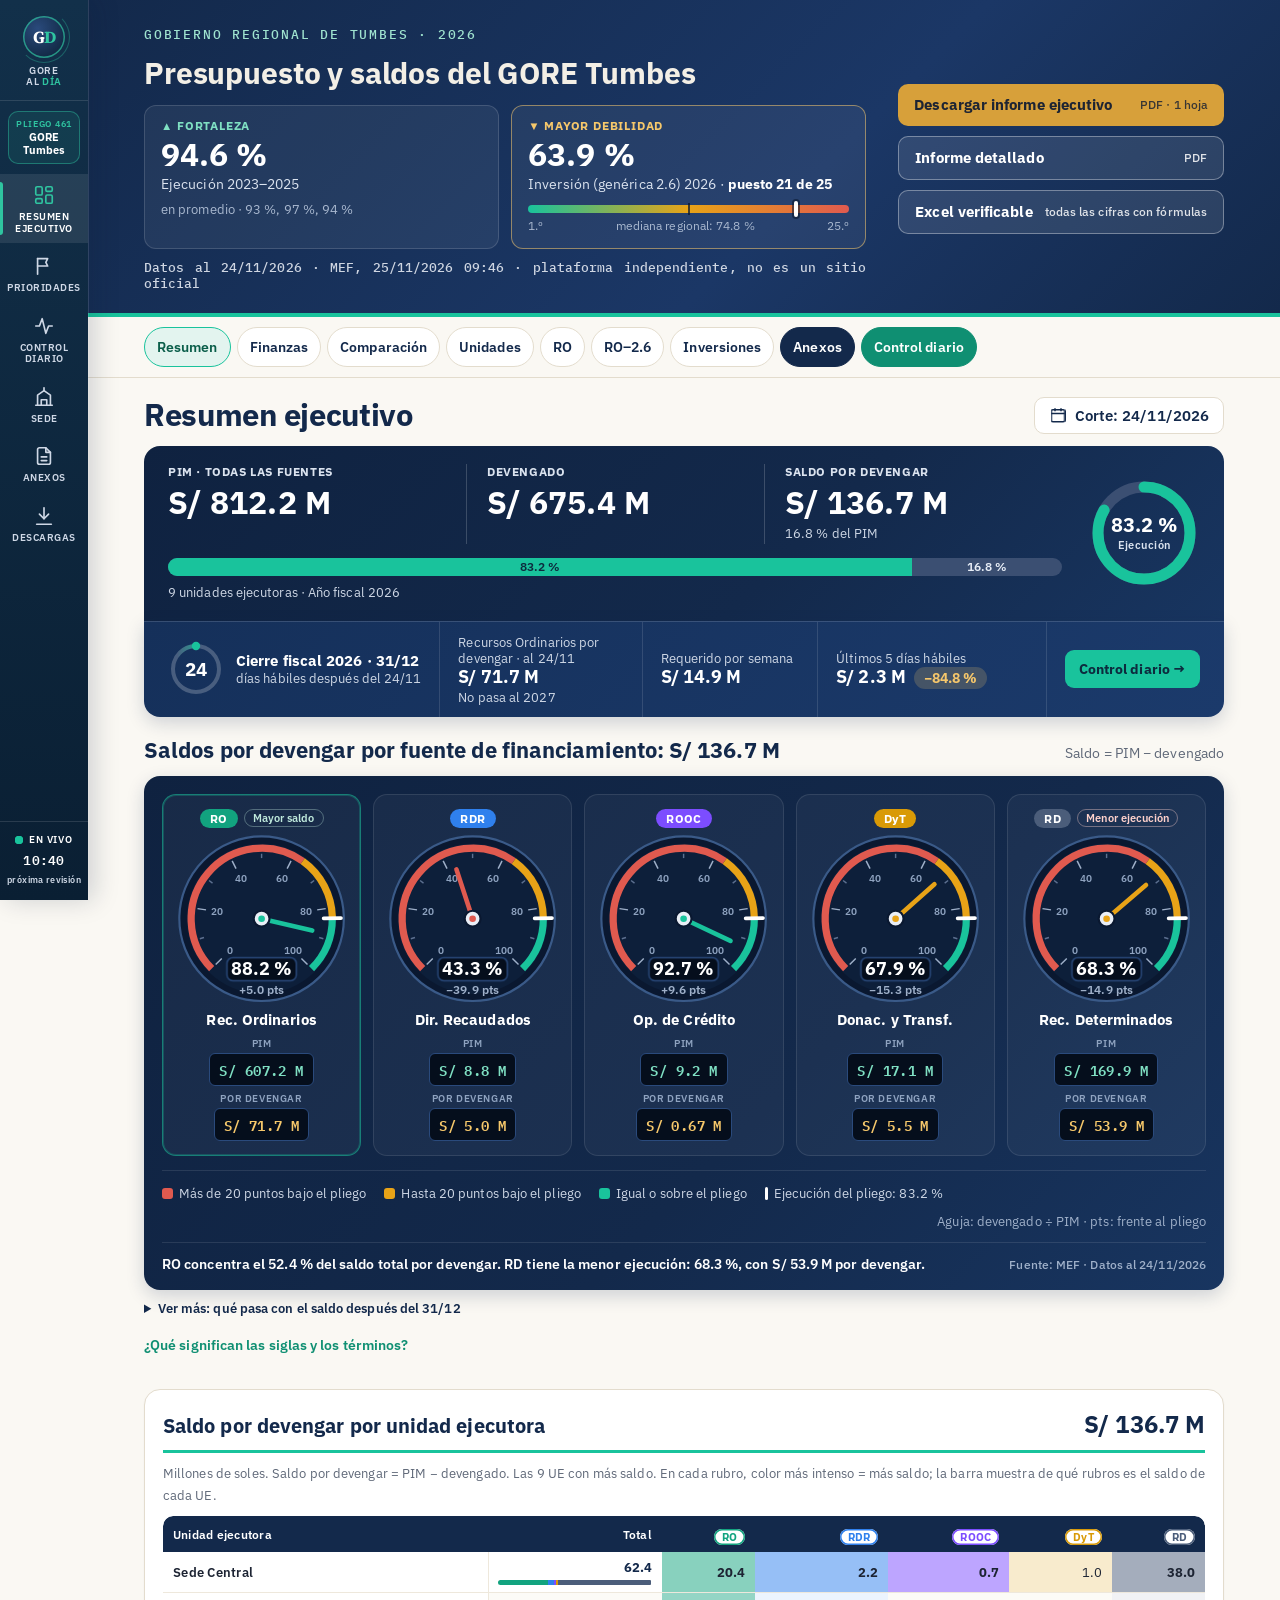
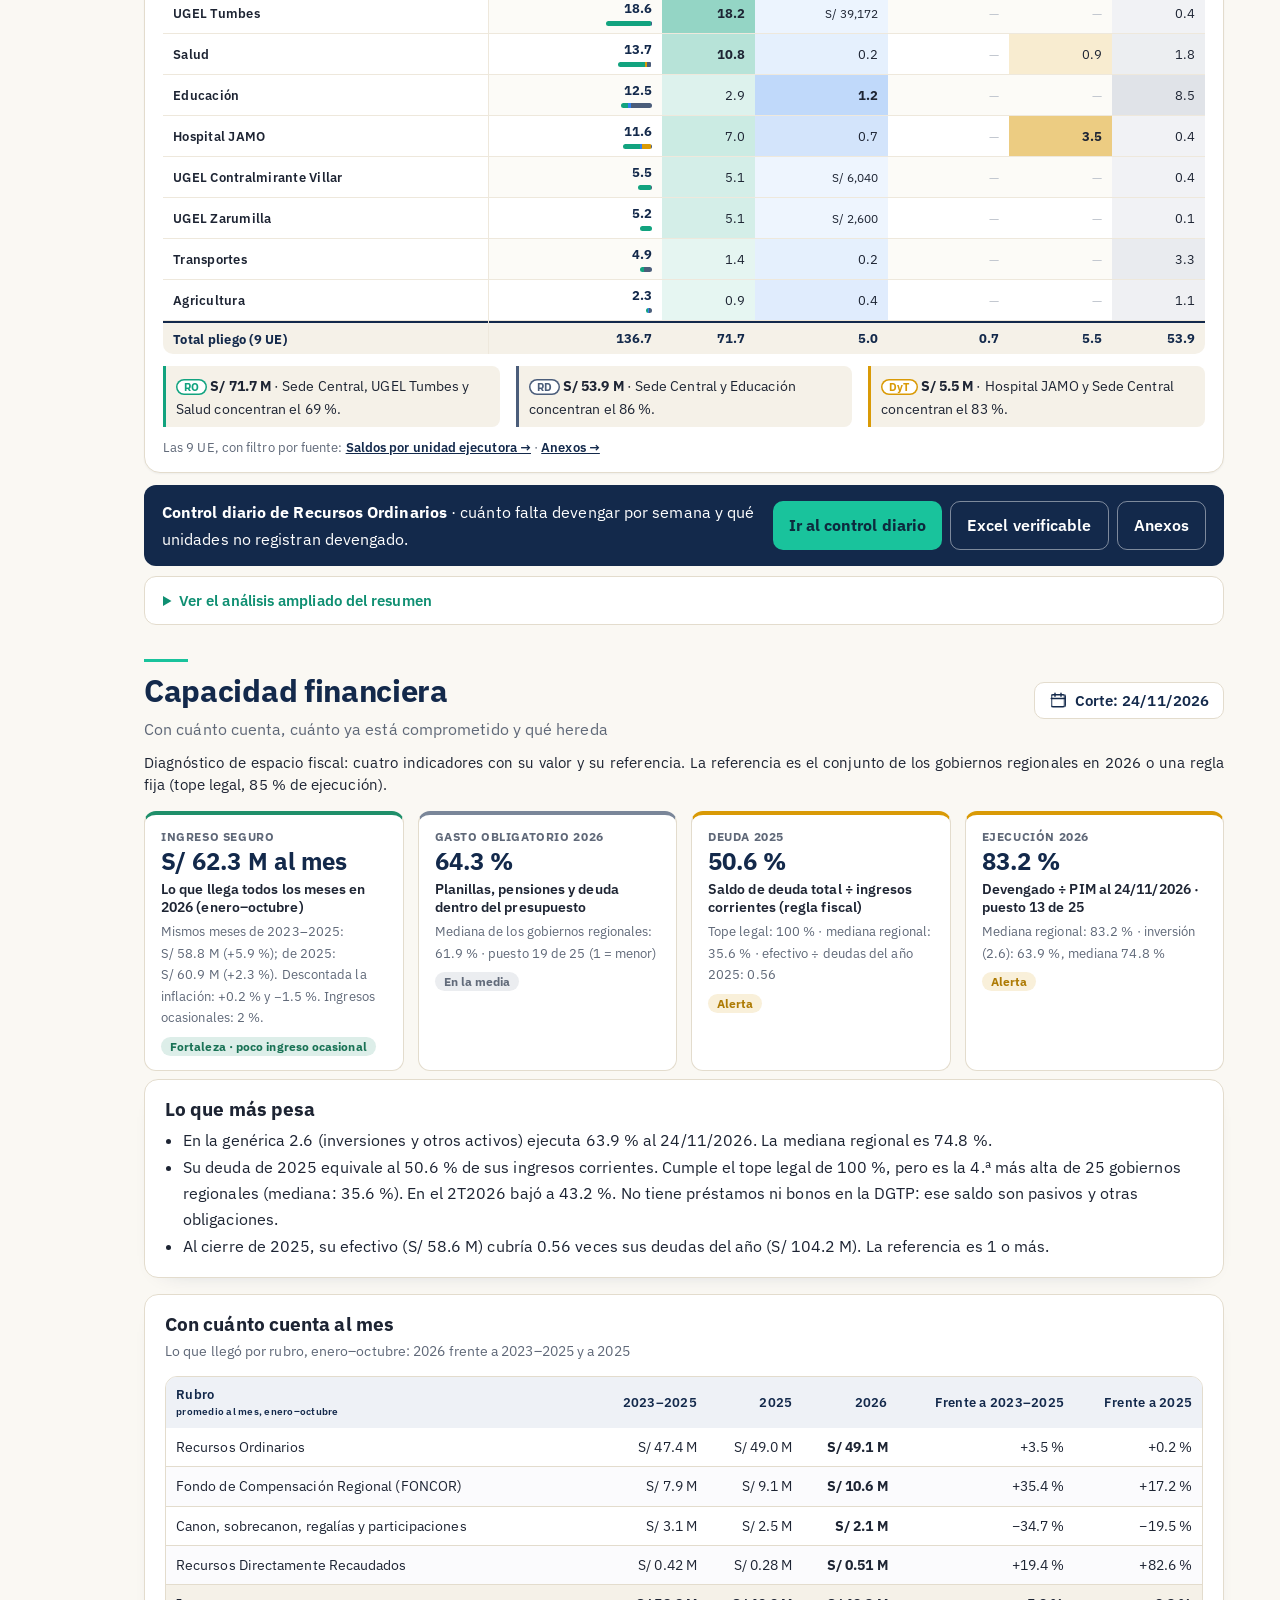
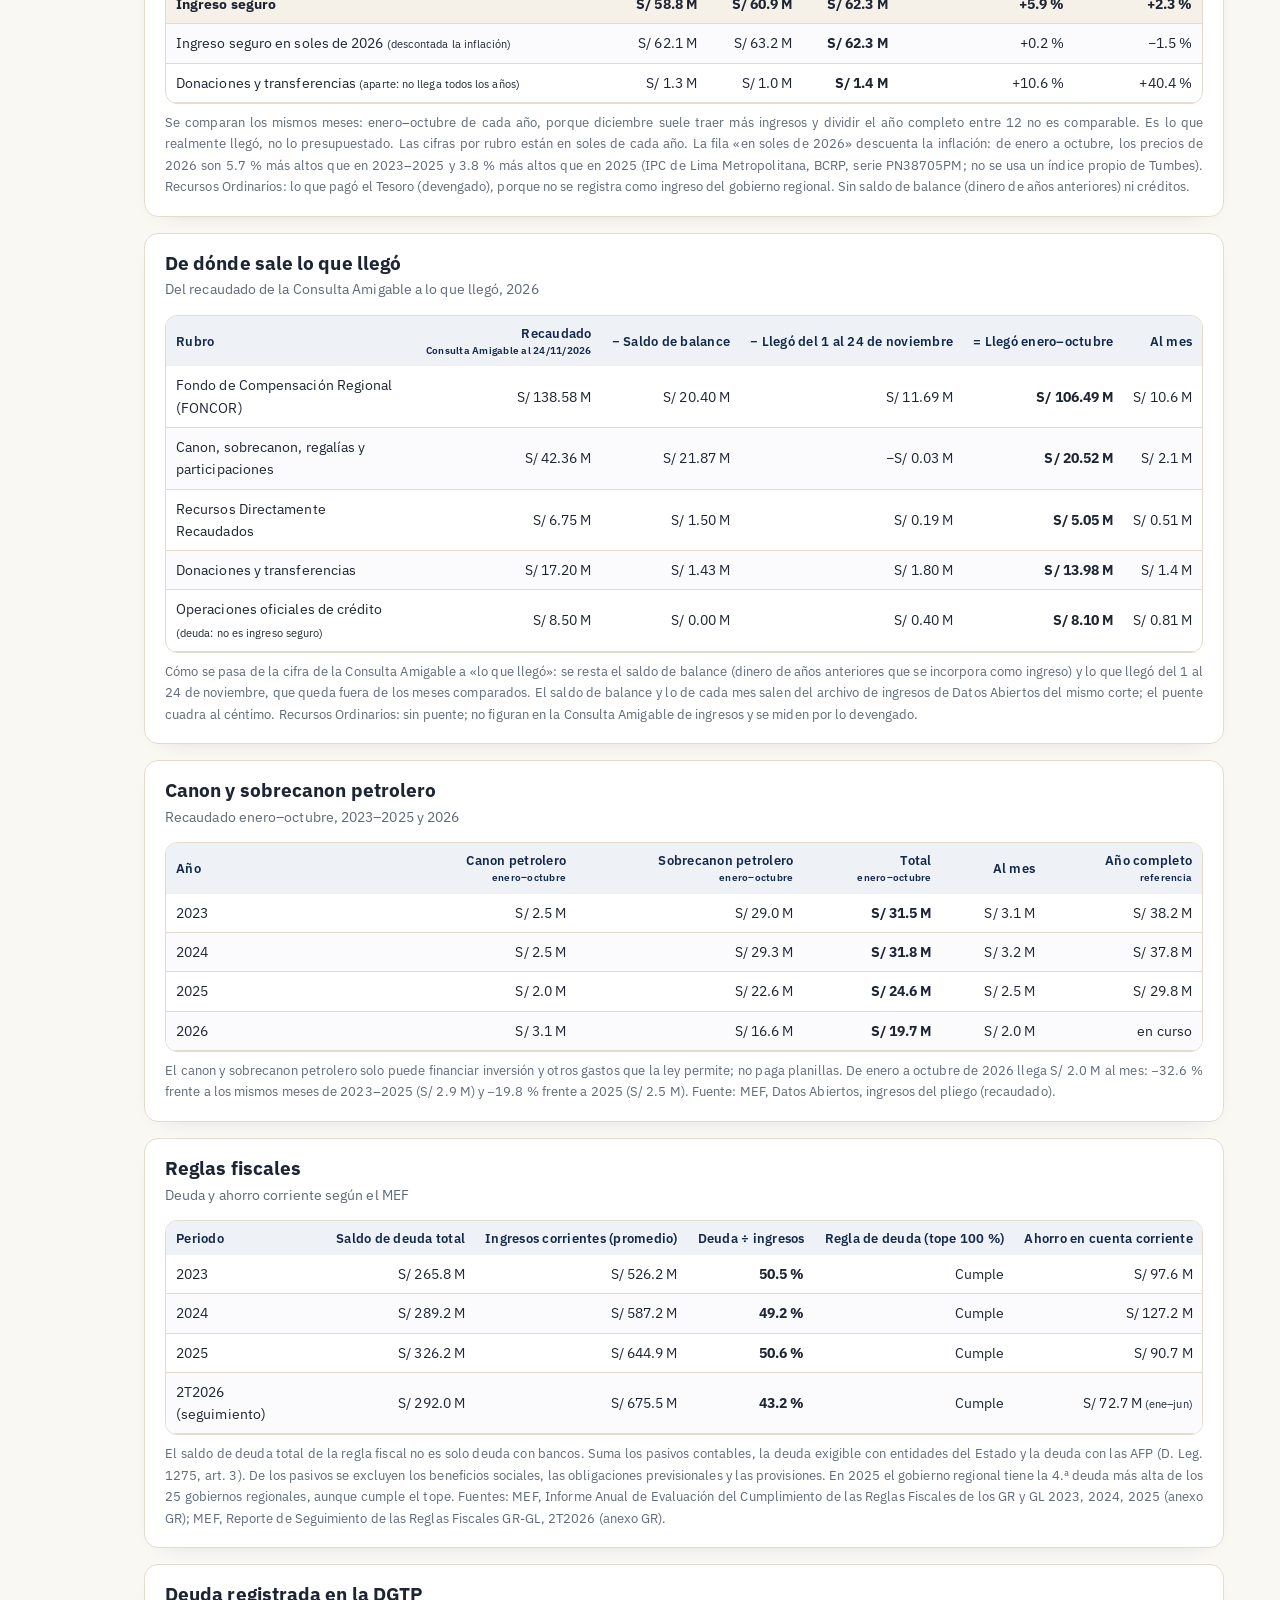
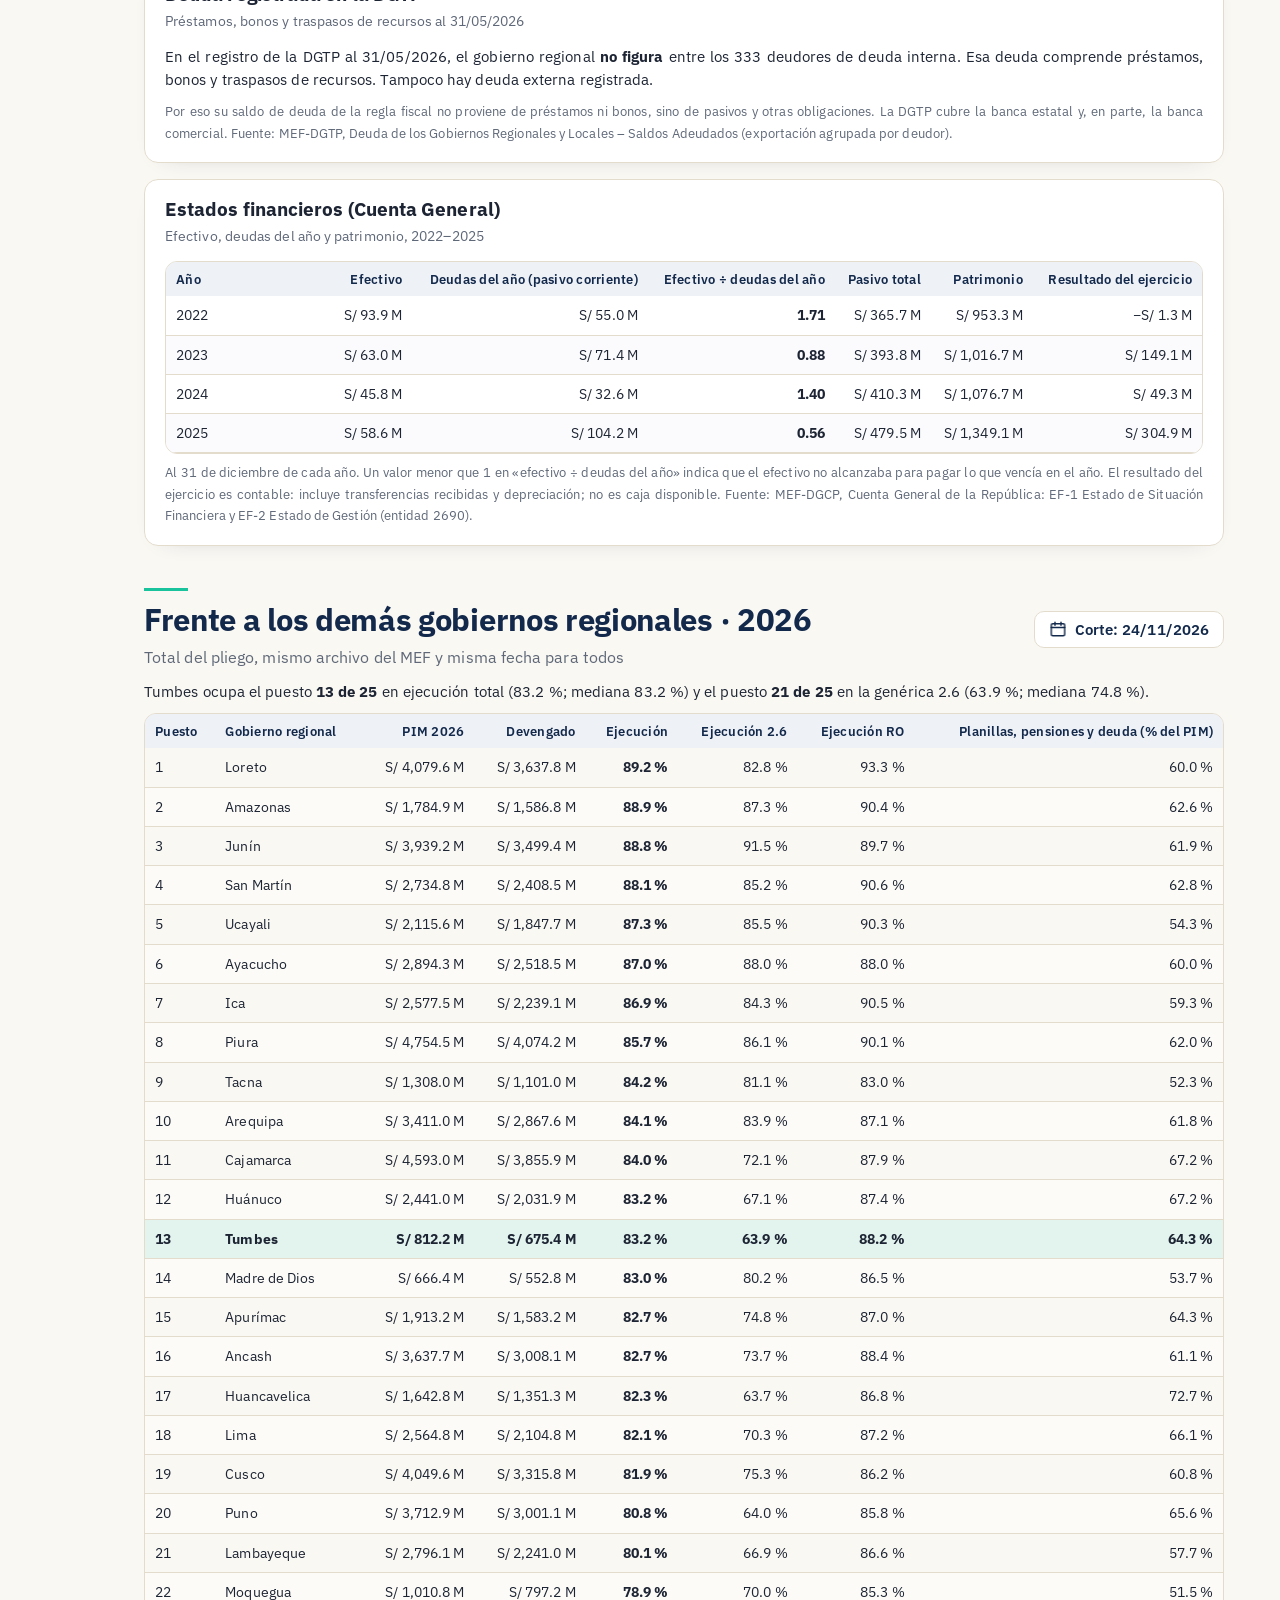
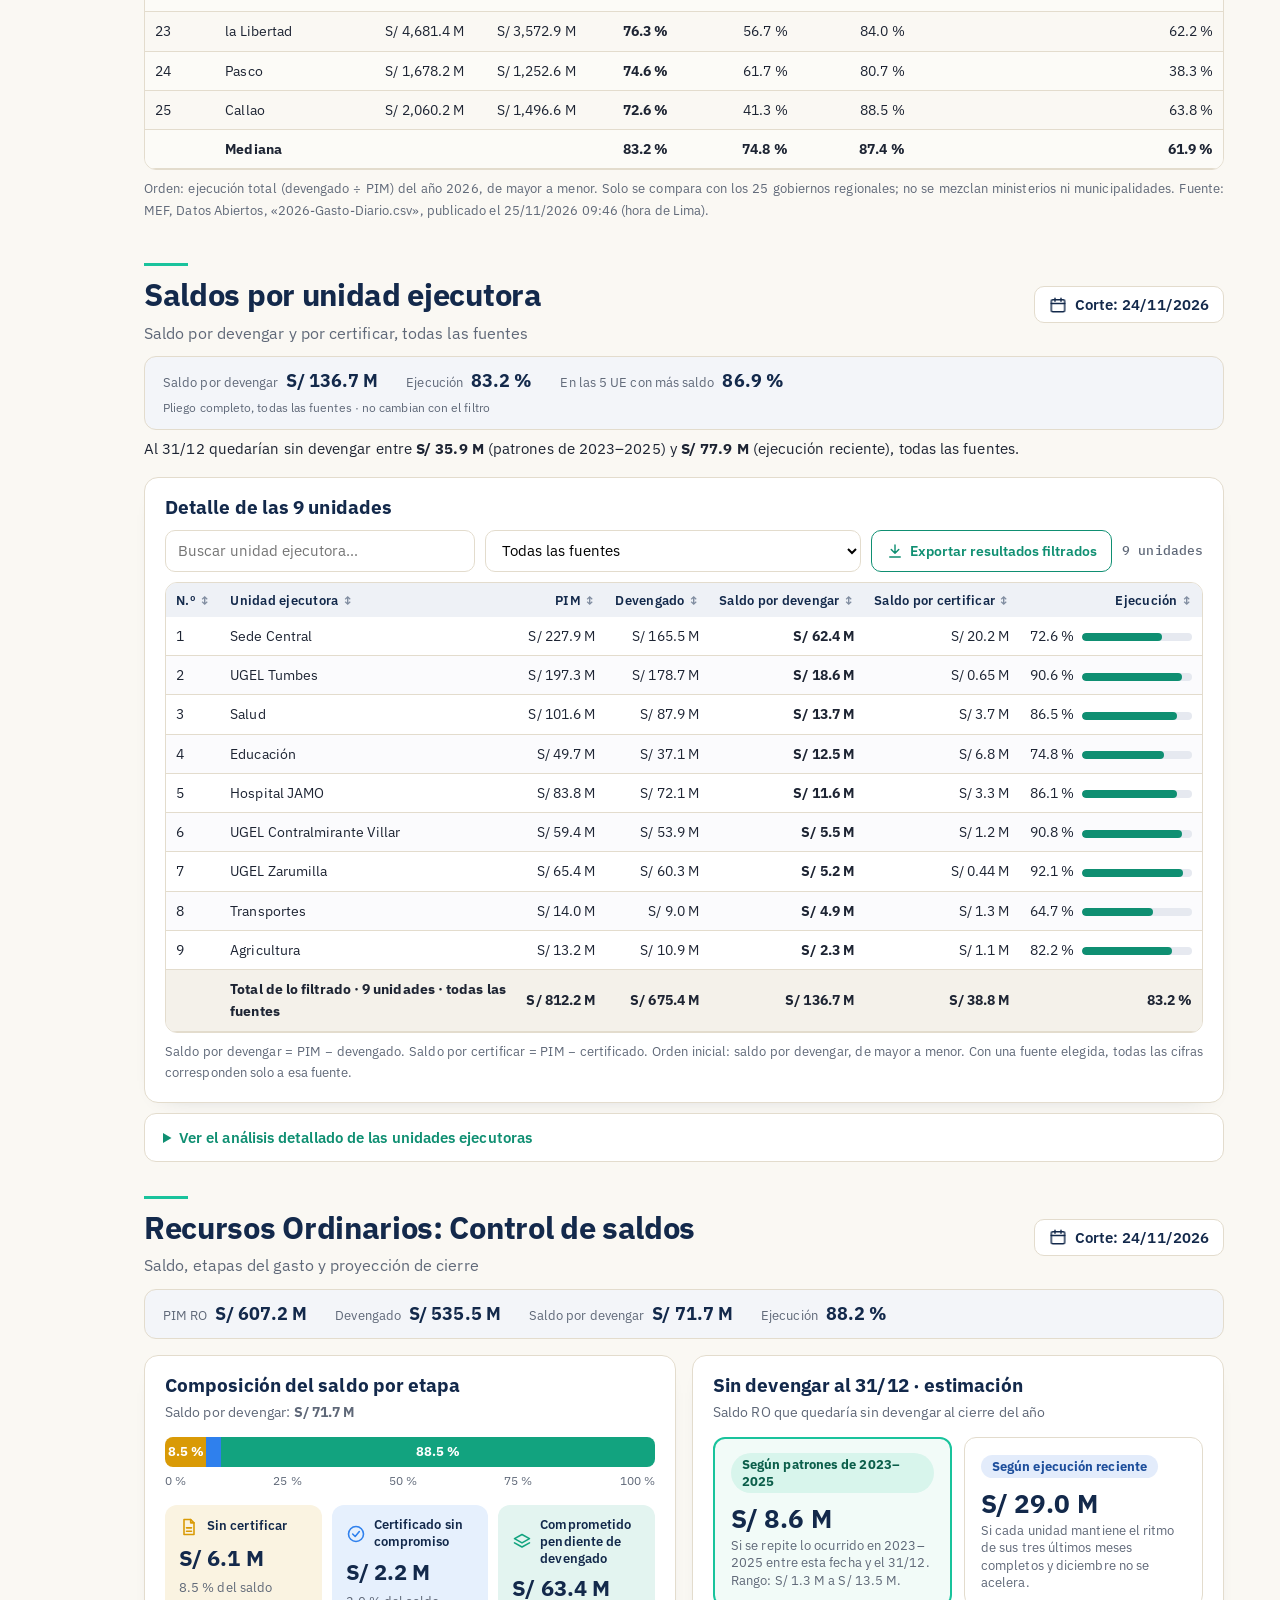
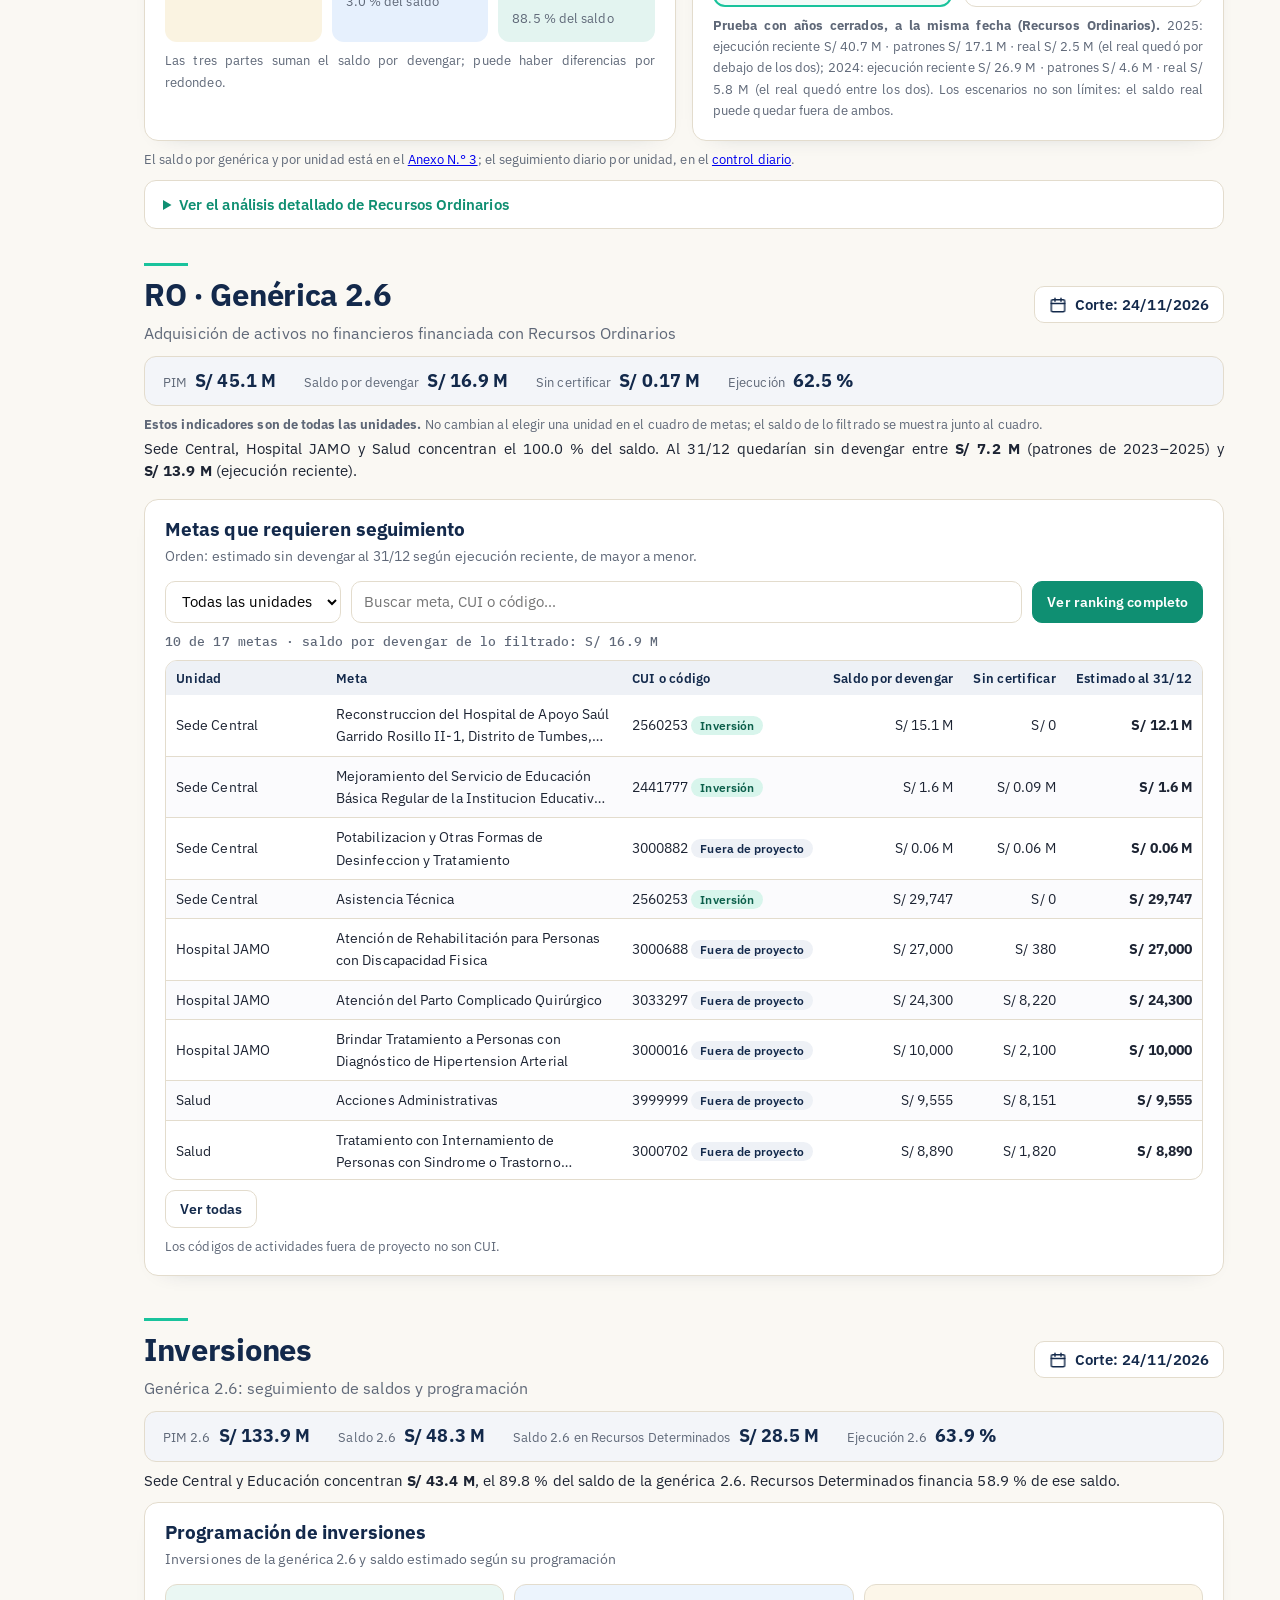
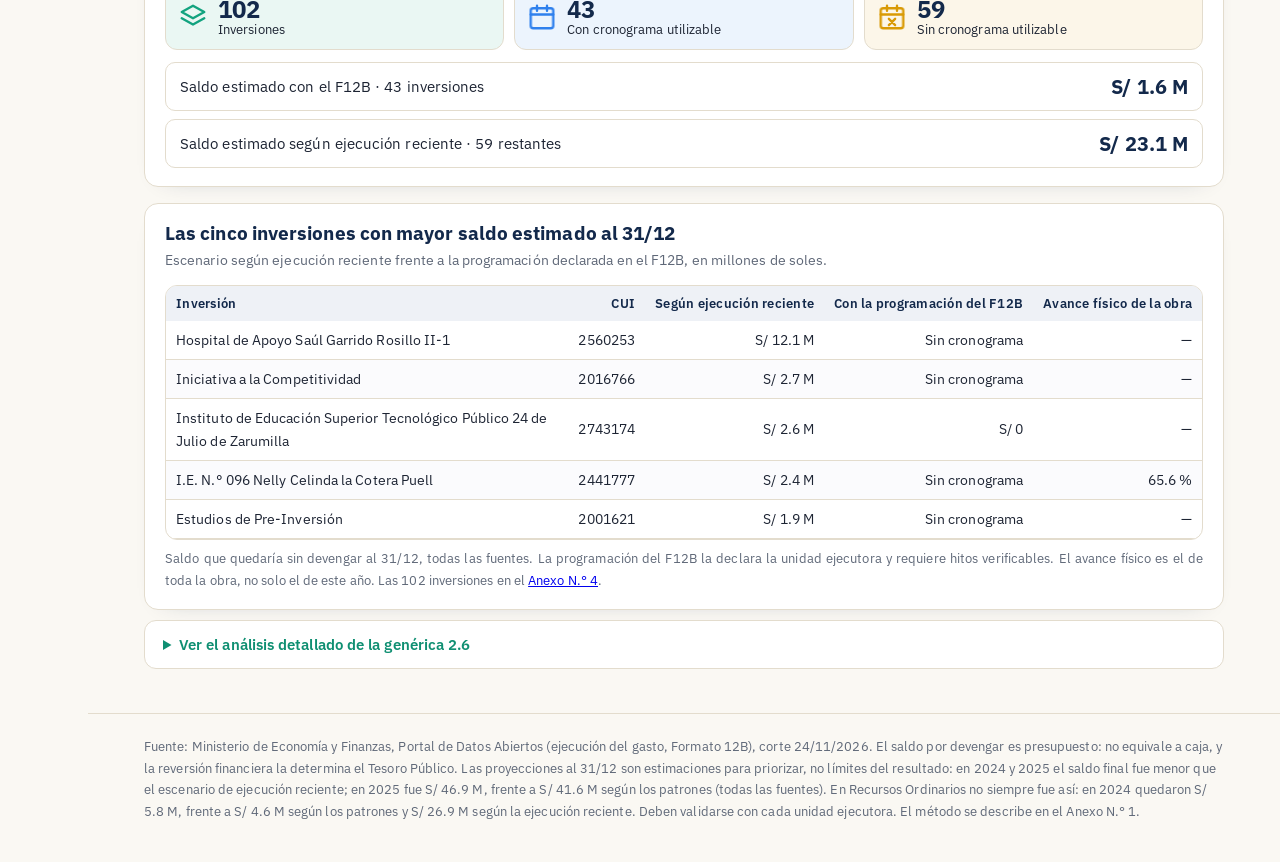
==== commit c487c96d: "Control RO GORE Tumbes: corte 2026-11-24 · informe al 24/11/2026" ====
--- a/goretumbes/index.html
+++ b/goretumbes/index.html
@@ -1,4 +1,4 @@
-<!doctype html><html lang="es"><head><meta charset="utf-8"><meta name="viewport" content="width=device-width, initial-scale=1"><meta name="ctx-csv" content="[&quot;Ámbito: Gobierno Regional del Departamento de Tumbes, pliego 461&quot;, &quot;Corte: 23/11/2026&quot;, &quot;Fuente: Ministerio de Economía y Finanzas, Datos Abiertos (ejecución del gasto y Formato 12B)&quot;, &quot;Importes en soles&quot;]"><title>Presupuesto y saldos del GORE Tumbes al 23/11/2026</title><meta name="description" content="Saldos por ejecutar del Gobierno Regional del Departamento de Tumbes y sus unidades ejecutoras, Recursos Ordinarios, genérica 2.6 y proyección al cierre.">
+<!doctype html><html lang="es"><head><meta charset="utf-8"><meta name="viewport" content="width=device-width, initial-scale=1"><meta name="ctx-csv" content="[&quot;Ámbito: Gobierno Regional del Departamento de Tumbes, pliego 461&quot;, &quot;Corte: 24/11/2026&quot;, &quot;Fuente: Ministerio de Economía y Finanzas, Datos Abiertos (ejecución del gasto y Formato 12B)&quot;, &quot;Importes en soles&quot;]"><title>Presupuesto y saldos del GORE Tumbes al 24/11/2026</title><meta name="description" content="Saldos por ejecutar del Gobierno Regional del Departamento de Tumbes y sus unidades ejecutoras, Recursos Ordinarios, genérica 2.6 y proyección al cierre.">
 <link rel="preconnect" href="https://fonts.googleapis.com"><link rel="stylesheet" href="https://fonts.googleapis.com/css2?family=Source+Serif+4:wght@600;700&family=IBM+Plex+Sans:wght@400;600&family=IBM+Plex+Mono:wght@500;600&display=swap"><style>
 :root{--bg:#faf8f3;--card:#fff;--ink:#1d2433;--muted:#5f6878;--line:#e3dccd;--soft:#f5f1e8;--navy:#13294b;--gold:#d7a03a;--gold-soft:#f6e6c4;
 --f-d:"Source Serif 4",Georgia,serif;--f-t:"IBM Plex Sans","Segoe UI",Arial,sans-serif;--f-m:"IBM Plex Mono",Consolas,monospace;color-scheme:light}
@@ -436,15 +436,15 @@
 .ttab.fichas td:first-child::before{content:none}
 .ttab.fichas tr.tot{background:#f3efe6}
 }
-</style><meta property="og:type" content="website"><meta property="og:site_name" content="GORE al Día"><meta property="og:title" content="Presupuesto y saldos del GORE Tumbes al 23/11/2026"><meta property="og:description" content="Saldos por ejecutar del Gobierno Regional del Departamento de Tumbes y sus unidades ejecutoras, Recursos Ordinarios, genérica 2.6 y proyección al cierre."><meta property="og:url" content="https://gorealdia.github.io/goretumbes/"><meta property="og:image" content="https://gorealdia.github.io/herramientas/compartir.png"><meta property="og:image:width" content="1200"><meta property="og:image:height" content="630"><meta property="og:locale" content="es_PE"><meta name="twitter:card" content="summary_large_image">
+</style><meta property="og:type" content="website"><meta property="og:site_name" content="GORE al Día"><meta property="og:title" content="Presupuesto y saldos del GORE Tumbes al 24/11/2026"><meta property="og:description" content="Saldos por ejecutar del Gobierno Regional del Departamento de Tumbes y sus unidades ejecutoras, Recursos Ordinarios, genérica 2.6 y proyección al cierre."><meta property="og:url" content="https://gorealdia.github.io/goretumbes/"><meta property="og:image" content="https://gorealdia.github.io/herramientas/compartir.png"><meta property="og:image:width" content="1200"><meta property="og:image:height" content="630"><meta property="og:locale" content="es_PE"><meta name="twitter:card" content="summary_large_image">
 <link rel="stylesheet" href="/herramientas/marco.css"><script src="/herramientas/portal.js"></script><script src="/herramientas/marco.js"></script>
 </head><body>
-<header class="cab2w"><div class="wrap cab2"><div class="cab-txt"><div class="eyebrow">Gobierno Regional de Tumbes · 2026</div><h1>Presupuesto y saldos del GORE Tumbes</h1><div class="cab-kp"><div class="cab-k fo"><div class="cab-k-t">▲ Fortaleza</div><div class="cab-k-v">94.6&nbsp;%</div><div class="cab-k-n">Ejecución 2023–2025</div><div class="cab-k-d">en promedio · 93 %, 97 %, 94 %</div></div><div class="cab-k de alerta"><div class="cab-k-t">▼ Mayor debilidad</div><div class="cab-k-v">50.6&nbsp;%</div><div class="cab-k-n">Deuda 2025</div><div class="cab-k-d">de sus ingresos corrientes</div><div class="cab-k-d">Referencia: mediana regional: 35.6 %; tope legal: 100 %</div></div></div><p class="meta-cab">Datos al 23/11/2026 · MEF, 24/11/2026 08:40 · plataforma independiente, no es un sitio oficial</p></div><div class="desc-cab" aria-label="Informes para descargar"><a class="b-oro" href="descargas/Informe_ejecutivo_GORE_Tumbes_2026_al_20261123.pdf" download>Descargar informe ejecutivo<small>PDF · 1 hoja</small></a><a class="b-sec" href="descargas/Informe_detallado_GORE_Tumbes_2026_al_20261123.pdf" download>Informe detallado<small>PDF</small></a><a class="b-sec" href="descargas/Saldos_GORE_Tumbes_2026_al_20261123.xlsx" download>Excel verificable<small>todas las cifras con fórmulas</small></a></div></div></header>
+<header class="cab2w"><div class="wrap cab2"><div class="cab-txt"><div class="eyebrow">Gobierno Regional de Tumbes · 2026</div><h1>Presupuesto y saldos del GORE Tumbes</h1><div class="cab-kp"><div class="cab-k fo"><div class="cab-k-t">▲ Fortaleza</div><div class="cab-k-v">94.6&nbsp;%</div><div class="cab-k-n">Ejecución 2023–2025</div><div class="cab-k-d">en promedio · 93 %, 97 %, 94 %</div></div><div class="cab-k de alerta"><div class="cab-k-t">▼ Mayor debilidad</div><div class="cab-k-v">63.9&nbsp;%</div><div class="cab-k-n">Inversión (genérica 2.6) 2026 · <b>puesto 21 de 25</b></div><div class="cab-rk" role="img" aria-label="Puesto 21 de 25"><span class="med"></span><i style="left:83.3%"></i></div><div class="cab-rk-l"><span>1.º</span><span>mediana regional: 74.8 %</span><span>25.º</span></div></div></div><p class="meta-cab">Datos al 24/11/2026 · MEF, 25/11/2026 09:46 · plataforma independiente, no es un sitio oficial</p></div><div class="desc-cab" aria-label="Informes para descargar"><a class="b-oro" href="descargas/Informe_ejecutivo_GORE_Tumbes_2026_al_20261124.pdf" download>Descargar informe ejecutivo<small>PDF · 1 hoja</small></a><a class="b-sec" href="descargas/Informe_detallado_GORE_Tumbes_2026_al_20261124.pdf" download>Informe detallado<small>PDF</small></a><a class="b-sec" href="descargas/Saldos_GORE_Tumbes_2026_al_20261124.xlsx" download>Excel verificable<small>todas las cifras con fórmulas</small></a></div></div></header>
 <nav class="saltos" aria-label="Secciones"><div class="wrap"><a href="#resumen">Resumen</a><a href="#finanzas">Finanzas</a><a href="#pares">Comparación</a><a href="#unidades">Unidades</a><a href="#ro">RO</a><a href="#ro26">RO–2.6</a><a href="#g26">Inversiones</a><a class="prim" href="anexos.html">Anexos</a><a class="prim" style="background:var(--turq-d);border-color:var(--turq-d)" href="ro/">Control diario</a></div></nav>
 <main>
 <section id="resumen"><div class="wrap"><div class="res-cab"><div><h2>Resumen ejecutivo</h2><p class="sub2">Presupuesto y saldos por fuente de financiamiento</p></div>
-<div class="corte"><b><svg width="18" height="18" viewBox="0 0 24 24" fill="none" stroke="currentColor" stroke-width="2" aria-hidden="true"><rect x="3" y="5" width="18" height="16" rx="2"/><path d="M3 10h18M8 3v4M16 3v4"/></svg>Corte: 23/11/2026</b><small>Importes en millones de soles (M)</small></div></div>
-<div class="franja" role="group" aria-label="Presupuesto del pliego, todas las fuentes"><div class="izq"><div class="nums"><div><small>PIM · todas las fuentes</small><b>S/ 804.7 M</b></div><div><small>Devengado</small><b>S/ 675.2 M</b></div><div><small>Saldo por devengar</small><b>S/ 129.5 M</b><span class="sb">16.1 % del PIM</span></div></div><div class="barra2" role="img" aria-label="Devengado 83.9 %, por devengar 16.1 %"><i style="width:83.9%">83.9 %</i><span>16.1 %</span></div><div class="pie2">9 unidades ejecutoras · Año fiscal 2026</div></div><div class="anillo-s"><svg width="112" height="112" viewBox="0 0 112 112" aria-hidden="true"><circle cx="56" cy="56" r="46" fill="none" stroke="#3b4f72" stroke-width="11"/><circle cx="56" cy="56" r="46" fill="none" stroke="#19c39c" stroke-width="11" stroke-linecap="round" transform="rotate(-90 56 56)" stroke-dasharray="242.5 289.0"/></svg><div><b>83.9 %</b><small>Ejecución</small></div></div></div>
+<div class="corte"><b><svg width="18" height="18" viewBox="0 0 24 24" fill="none" stroke="currentColor" stroke-width="2" aria-hidden="true"><rect x="3" y="5" width="18" height="16" rx="2"/><path d="M3 10h18M8 3v4M16 3v4"/></svg>Corte: 24/11/2026</b><small>Importes en millones de soles (M)</small></div></div>
+<div class="franja" role="group" aria-label="Presupuesto del pliego, todas las fuentes"><div class="izq"><div class="nums"><div><small>PIM · todas las fuentes</small><b>S/ 812.2 M</b></div><div><small>Devengado</small><b>S/ 675.4 M</b></div><div><small>Saldo por devengar</small><b>S/ 136.7 M</b><span class="sb">16.8 % del PIM</span></div></div><div class="barra2" role="img" aria-label="Devengado 83.2 %, por devengar 16.8 %"><i style="width:83.2%">83.2 %</i><span>16.8 %</span></div><div class="pie2">9 unidades ejecutoras · Año fiscal 2026</div></div><div class="anillo-s"><svg width="112" height="112" viewBox="0 0 112 112" aria-hidden="true"><circle cx="56" cy="56" r="46" fill="none" stroke="#3b4f72" stroke-width="11"/><circle cx="56" cy="56" r="46" fill="none" stroke="#19c39c" stroke-width="11" stroke-linecap="round" transform="rotate(-90 56 56)" stroke-dasharray="240.4 289.0"/></svg><div><b>83.2 %</b><small>Ejecución</small></div></div></div>
 <div class="cierre" role="group" aria-label="Cierre fiscal 2026: Recursos Ordinarios" data-src="ro/datos.json" hidden>
 <div class="c-plazo plazo"><span class="reloj" aria-hidden="true"><svg width="56" height="56" viewBox="0 0 56 56">
 <defs><linearGradient id="estela" x1="0" y1="0" x2="1" y2="0"><stop offset="0" stop-color="#19c39c" stop-opacity="0"/><stop offset="1" stop-color="#19c39c" stop-opacity=".6"/></linearGradient></defs>
@@ -467,11 +467,11 @@
 if(w.base)q('.k-base').textContent=w.base.charAt(0).toUpperCase()+w.base.slice(1);
 if(w.nec_sem>0){var p=(w.real_sem-w.nec_sem)/w.nec_sem*100,e=q('.k-dif');
 e.textContent=(p>=0?'+':'−')+Math.abs(p).toFixed(1)+' %';e.title=(p>=0?'Por encima':'Por debajo')+' del ritmo requerido';e.className='dif k-dif '+(p>=0?'v':'a')}
-c.hidden=false}).catch(function(){})})();</script><div class="fuentes-cab"><h3>Saldos por devengar por fuente de financiamiento: <b style="white-space:nowrap">S/ 129.5 M</b></h3><span>Saldo = PIM − devengado</span></div>
-<div class="cabina" role="group" aria-label="Ejecución por fuente de financiamiento frente al pliego"><div class="cabina-ins"><article class="ins top"><div class="ins-cab"><span class="ins-sg" style="--c:#12a37f">RO</span><span class="ins-b">Mayor saldo</span></div><svg class="dial" viewBox="0 0 120 118" role="img" aria-label="RO: ejecución 88.2 %, sobre la ejecución del pliego (83.9 %)"><circle cx="60" cy="58" r="57" class="bisel"/><circle cx="60" cy="58" r="52" class="fondo"/><path d="M25.4 92.6 A49 49 0 0 1 89.9 19.1" stroke="#e05a4f" class="zn"/><path d="M89.9 19.1 A49 49 0 0 1 109.0 59.3" stroke="#e8a317" class="zn"/><path d="M109.0 59.3 A49 49 0 0 1 94.6 92.6" stroke="#19c39c" class="zn"/><line x1="28.2" y1="89.8" x2="32.4" y2="85.6" stroke="#9fb0c9" stroke-width="1"/><text x="38.1" y="82.4" class="tk">0</text><line x1="15.6" y1="51.0" x2="21.5" y2="51.9" stroke="#9fb0c9" stroke-width="1"/><text x="29.4" y="55.7" class="tk">20</text><line x1="39.6" y1="17.9" x2="42.3" y2="23.3" stroke="#9fb0c9" stroke-width="1"/><text x="45.9" y="32.9" class="tk">40</text><line x1="80.4" y1="17.9" x2="77.7" y2="23.3" stroke="#9fb0c9" stroke-width="1"/><text x="74.1" y="32.9" class="tk">60</text><line x1="104.4" y1="51.0" x2="98.5" y2="51.9" stroke="#9fb0c9" stroke-width="1"/><text x="90.6" y="55.7" class="tk">80</text><line x1="91.8" y1="89.8" x2="87.6" y2="85.6" stroke="#9fb0c9" stroke-width="1"/><text x="81.9" y="82.4" class="tk">100</text><line x1="17.2" y1="71.9" x2="20.1" y2="71.0" stroke="#5d7090" stroke-width="1"/><line x1="23.6" y1="31.5" x2="26.0" y2="33.3" stroke="#5d7090" stroke-width="1"/><line x1="60.0" y1="13.0" x2="60.0" y2="16.0" stroke="#5d7090" stroke-width="1"/><line x1="96.4" y1="31.5" x2="94.0" y2="33.3" stroke="#5d7090" stroke-width="1"/><line x1="102.8" y1="71.9" x2="99.9" y2="71.0" stroke="#5d7090" stroke-width="1"/><line x1="115.0" y1="59.5" x2="103.0" y2="59.2" class="ref"/><line x1="60" y1="58" x2="95.1" y2="66.2" stroke="#19c39c" class="aguja"/><circle cx="60" cy="58" r="5.5" class="eje"/><circle cx="60" cy="58" r="2.3" fill="#19c39c" class="pulso"/><rect x="36" y="85" width="48" height="16" rx="4" class="ventana"/><text x="60" y="97" class="val">88.2 %</text><text x="60" y="110" class="pts">+4.3 pts</text></svg><div class="ins-txt"><h4 title="Recursos Ordinarios">Rec. Ordinarios</h4><div class="odo-l">PIM</div><div class="odo">S/ 607.2 M</div><div class="odo-l">Por devengar</div><div class="odo r">S/ 71.8 M</div></div></article><article class="ins"><div class="ins-cab"><span class="ins-sg" style="--c:#2f80ed">RDR</span></div><svg class="dial" viewBox="0 0 120 118" role="img" aria-label="RDR: ejecución 43.1 %, bajo la ejecución del pliego (83.9 %)"><circle cx="60" cy="58" r="57" class="bisel"/><circle cx="60" cy="58" r="52" class="fondo"/><path d="M25.4 92.6 A49 49 0 0 1 89.9 19.1" stroke="#e05a4f" class="zn"/><path d="M89.9 19.1 A49 49 0 0 1 109.0 59.3" stroke="#e8a317" class="zn"/><path d="M109.0 59.3 A49 49 0 0 1 94.6 92.6" stroke="#19c39c" class="zn"/><line x1="28.2" y1="89.8" x2="32.4" y2="85.6" stroke="#9fb0c9" stroke-width="1"/><text x="38.1" y="82.4" class="tk">0</text><line x1="15.6" y1="51.0" x2="21.5" y2="51.9" stroke="#9fb0c9" stroke-width="1"/><text x="29.4" y="55.7" class="tk">20</text><line x1="39.6" y1="17.9" x2="42.3" y2="23.3" stroke="#9fb0c9" stroke-width="1"/><text x="45.9" y="32.9" class="tk">40</text><line x1="80.4" y1="17.9" x2="77.7" y2="23.3" stroke="#9fb0c9" stroke-width="1"/><text x="74.1" y="32.9" class="tk">60</text><line x1="104.4" y1="51.0" x2="98.5" y2="51.9" stroke="#9fb0c9" stroke-width="1"/><text x="90.6" y="55.7" class="tk">80</text><line x1="91.8" y1="89.8" x2="87.6" y2="85.6" stroke="#9fb0c9" stroke-width="1"/><text x="81.9" y="82.4" class="tk">100</text><line x1="17.2" y1="71.9" x2="20.1" y2="71.0" stroke="#5d7090" stroke-width="1"/><line x1="23.6" y1="31.5" x2="26.0" y2="33.3" stroke="#5d7090" stroke-width="1"/><line x1="60.0" y1="13.0" x2="60.0" y2="16.0" stroke="#5d7090" stroke-width="1"/><line x1="96.4" y1="31.5" x2="94.0" y2="33.3" stroke="#5d7090" stroke-width="1"/><line x1="102.8" y1="71.9" x2="99.9" y2="71.0" stroke="#5d7090" stroke-width="1"/><line x1="115.0" y1="59.5" x2="103.0" y2="59.2" class="ref"/><line x1="60" y1="58" x2="48.5" y2="23.9" stroke="#e05a4f" class="aguja"/><circle cx="60" cy="58" r="5.5" class="eje"/><circle cx="60" cy="58" r="2.3" fill="#e05a4f" class="pulso"/><rect x="36" y="85" width="48" height="16" rx="4" class="ventana"/><text x="60" y="97" class="val">43.1 %</text><text x="60" y="110" class="pts">−40.8 pts</text></svg><div class="ins-txt"><h4 title="Recursos Directamente Recaudados">Dir. Recaudados</h4><div class="odo-l">PIM</div><div class="odo">S/ 8.8 M</div><div class="odo-l">Por devengar</div><div class="odo r">S/ 5.0 M</div></div></article><article class="ins"><div class="ins-cab"><span class="ins-sg" style="--c:#7c4dff">ROOC</span></div><svg class="dial" viewBox="0 0 120 118" role="img" aria-label="ROOC: ejecución 92.7 %, sobre la ejecución del pliego (83.9 %)"><circle cx="60" cy="58" r="57" class="bisel"/><circle cx="60" cy="58" r="52" class="fondo"/><path d="M25.4 92.6 A49 49 0 0 1 89.9 19.1" stroke="#e05a4f" class="zn"/><path d="M89.9 19.1 A49 49 0 0 1 109.0 59.3" stroke="#e8a317" class="zn"/><path d="M109.0 59.3 A49 49 0 0 1 94.6 92.6" stroke="#19c39c" class="zn"/><line x1="28.2" y1="89.8" x2="32.4" y2="85.6" stroke="#9fb0c9" stroke-width="1"/><text x="38.1" y="82.4" class="tk">0</text><line x1="15.6" y1="51.0" x2="21.5" y2="51.9" stroke="#9fb0c9" stroke-width="1"/><text x="29.4" y="55.7" class="tk">20</text><line x1="39.6" y1="17.9" x2="42.3" y2="23.3" stroke="#9fb0c9" stroke-width="1"/><text x="45.9" y="32.9" class="tk">40</text><line x1="80.4" y1="17.9" x2="77.7" y2="23.3" stroke="#9fb0c9" stroke-width="1"/><text x="74.1" y="32.9" class="tk">60</text><line x1="104.4" y1="51.0" x2="98.5" y2="51.9" stroke="#9fb0c9" stroke-width="1"/><text x="90.6" y="55.7" class="tk">80</text><line x1="91.8" y1="89.8" x2="87.6" y2="85.6" stroke="#9fb0c9" stroke-width="1"/><text x="81.9" y="82.4" class="tk">100</text><line x1="17.2" y1="71.9" x2="20.1" y2="71.0" stroke="#5d7090" stroke-width="1"/><line x1="23.6" y1="31.5" x2="26.0" y2="33.3" stroke="#5d7090" stroke-width="1"/><line x1="60.0" y1="13.0" x2="60.0" y2="16.0" stroke="#5d7090" stroke-width="1"/><line x1="96.4" y1="31.5" x2="94.0" y2="33.3" stroke="#5d7090" stroke-width="1"/><line x1="102.8" y1="71.9" x2="99.9" y2="71.0" stroke="#5d7090" stroke-width="1"/><line x1="115.0" y1="59.5" x2="103.0" y2="59.2" class="ref"/><line x1="60" y1="58" x2="92.5" y2="73.4" stroke="#19c39c" class="aguja"/><circle cx="60" cy="58" r="5.5" class="eje"/><circle cx="60" cy="58" r="2.3" fill="#19c39c" class="pulso"/><rect x="36" y="85" width="48" height="16" rx="4" class="ventana"/><text x="60" y="97" class="val">92.7 %</text><text x="60" y="110" class="pts">+8.8 pts</text></svg><div class="ins-txt"><h4 title="Recursos por Operaciones Oficiales de Crédito">Op. de Crédito</h4><div class="odo-l">PIM</div><div class="odo">S/ 9.2 M</div><div class="odo-l">Por devengar</div><div class="odo r">S/ 0.67 M</div></div></article><article class="ins"><div class="ins-cab"><span class="ins-sg" style="--c:#d99a06">DyT</span></div><svg class="dial" viewBox="0 0 120 118" role="img" aria-label="DyT: ejecución 67.5 %, bajo la ejecución del pliego (83.9 %)"><circle cx="60" cy="58" r="57" class="bisel"/><circle cx="60" cy="58" r="52" class="fondo"/><path d="M25.4 92.6 A49 49 0 0 1 89.9 19.1" stroke="#e05a4f" class="zn"/><path d="M89.9 19.1 A49 49 0 0 1 109.0 59.3" stroke="#e8a317" class="zn"/><path d="M109.0 59.3 A49 49 0 0 1 94.6 92.6" stroke="#19c39c" class="zn"/><line x1="28.2" y1="89.8" x2="32.4" y2="85.6" stroke="#9fb0c9" stroke-width="1"/><text x="38.1" y="82.4" class="tk">0</text><line x1="15.6" y1="51.0" x2="21.5" y2="51.9" stroke="#9fb0c9" stroke-width="1"/><text x="29.4" y="55.7" class="tk">20</text><line x1="39.6" y1="17.9" x2="42.3" y2="23.3" stroke="#9fb0c9" stroke-width="1"/><text x="45.9" y="32.9" class="tk">40</text><line x1="80.4" y1="17.9" x2="77.7" y2="23.3" stroke="#9fb0c9" stroke-width="1"/><text x="74.1" y="32.9" class="tk">60</text><line x1="104.4" y1="51.0" x2="98.5" y2="51.9" stroke="#9fb0c9" stroke-width="1"/><text x="90.6" y="55.7" class="tk">80</text><line x1="91.8" y1="89.8" x2="87.6" y2="85.6" stroke="#9fb0c9" stroke-width="1"/><text x="81.9" y="82.4" class="tk">100</text><line x1="17.2" y1="71.9" x2="20.1" y2="71.0" stroke="#5d7090" stroke-width="1"/><line x1="23.6" y1="31.5" x2="26.0" y2="33.3" stroke="#5d7090" stroke-width="1"/><line x1="60.0" y1="13.0" x2="60.0" y2="16.0" stroke="#5d7090" stroke-width="1"/><line x1="96.4" y1="31.5" x2="94.0" y2="33.3" stroke="#5d7090" stroke-width="1"/><line x1="102.8" y1="71.9" x2="99.9" y2="71.0" stroke="#5d7090" stroke-width="1"/><line x1="115.0" y1="59.5" x2="103.0" y2="59.2" class="ref"/><line x1="60" y1="58" x2="86.4" y2="33.5" stroke="#e8a317" class="aguja"/><circle cx="60" cy="58" r="5.5" class="eje"/><circle cx="60" cy="58" r="2.3" fill="#e8a317" class="pulso"/><rect x="36" y="85" width="48" height="16" rx="4" class="ventana"/><text x="60" y="97" class="val">67.5 %</text><text x="60" y="110" class="pts">−16.4 pts</text></svg><div class="ins-txt"><h4 title="Donaciones y Transferencias">Donac. y Transf.</h4><div class="odo-l">PIM</div><div class="odo">S/ 17.1 M</div><div class="odo-l">Por devengar</div><div class="odo r">S/ 5.6 M</div></div></article><article class="ins"><div class="ins-cab"><span class="ins-sg" style="--c:#4b5d7a">RD</span><span class="ins-b alerta">Menor ejecución</span></div><svg class="dial" viewBox="0 0 120 118" role="img" aria-label="RD: ejecución 71.4 %, bajo la ejecución del pliego (83.9 %)"><circle cx="60" cy="58" r="57" class="bisel"/><circle cx="60" cy="58" r="52" class="fondo"/><path d="M25.4 92.6 A49 49 0 0 1 89.9 19.1" stroke="#e05a4f" class="zn"/><path d="M89.9 19.1 A49 49 0 0 1 109.0 59.3" stroke="#e8a317" class="zn"/><path d="M109.0 59.3 A49 49 0 0 1 94.6 92.6" stroke="#19c39c" class="zn"/><line x1="28.2" y1="89.8" x2="32.4" y2="85.6" stroke="#9fb0c9" stroke-width="1"/><text x="38.1" y="82.4" class="tk">0</text><line x1="15.6" y1="51.0" x2="21.5" y2="51.9" stroke="#9fb0c9" stroke-width="1"/><text x="29.4" y="55.7" class="tk">20</text><line x1="39.6" y1="17.9" x2="42.3" y2="23.3" stroke="#9fb0c9" stroke-width="1"/><text x="45.9" y="32.9" class="tk">40</text><line x1="80.4" y1="17.9" x2="77.7" y2="23.3" stroke="#9fb0c9" stroke-width="1"/><text x="74.1" y="32.9" class="tk">60</text><line x1="104.4" y1="51.0" x2="98.5" y2="51.9" stroke="#9fb0c9" stroke-width="1"/><text x="90.6" y="55.7" class="tk">80</text><line x1="91.8" y1="89.8" x2="87.6" y2="85.6" stroke="#9fb0c9" stroke-width="1"/><text x="81.9" y="82.4" class="tk">100</text><line x1="17.2" y1="71.9" x2="20.1" y2="71.0" stroke="#5d7090" stroke-width="1"/><line x1="23.6" y1="31.5" x2="26.0" y2="33.3" stroke="#5d7090" stroke-width="1"/><line x1="60.0" y1="13.0" x2="60.0" y2="16.0" stroke="#5d7090" stroke-width="1"/><line x1="96.4" y1="31.5" x2="94.0" y2="33.3" stroke="#5d7090" stroke-width="1"/><line x1="102.8" y1="71.9" x2="99.9" y2="71.0" stroke="#5d7090" stroke-width="1"/><line x1="115.0" y1="59.5" x2="103.0" y2="59.2" class="ref"/><line x1="60" y1="58" x2="90.4" y2="38.7" stroke="#e8a317" class="aguja"/><circle cx="60" cy="58" r="5.5" class="eje"/><circle cx="60" cy="58" r="2.3" fill="#e8a317" class="pulso"/><rect x="36" y="85" width="48" height="16" rx="4" class="ventana"/><text x="60" y="97" class="val">71.4 %</text><text x="60" y="110" class="pts">−12.5 pts</text></svg><div class="ins-txt"><h4 title="Recursos Determinados">Rec. Determinados</h4><div class="odo-l">PIM</div><div class="odo">S/ 162.4 M</div><div class="odo-l">Por devengar</div><div class="odo r">S/ 46.5 M</div></div></article></div>
-<div class="cabina-ley"><span><i style="background:#e05a4f"></i>Más de 20 puntos bajo el pliego</span><span><i style="background:#e8a317"></i>Hasta 20 puntos bajo el pliego</span><span><i style="background:#19c39c"></i>Igual o sobre el pliego</span><span><i class="ley-ref"></i>Ejecución del pliego: 83.9 %</span><span class="ley-txt">Aguja: devengado ÷ PIM · pts: frente al pliego</span></div>
-<div class="cabina-pie"><span>RO concentra el 55.4 % del saldo total por devengar. RD tiene la menor ejecución: 71.4 %, con S/ 46.5 M por devengar.</span><span class="pie-fte">Fuente: MEF · Datos al 23/11/2026</span></div></div><details class="nota-legal"><summary>Ver más: qué pasa con el saldo después del 31/12</summary><p>Después del 31/12 no se compromete ni se devenga con cargo a 2026 (D. Leg. 1440, art. 36). En Recursos Ordinarios, lo no devengado no genera saldo de balance. En las demás fuentes, lo recaudado y no devengado puede incorporarse en 2027 como saldo de balance (art. 50).</p></details>
-<div id="aviso-corte" data-src="ro/datos.json" data-link="ro/" data-corte="2026-11-23"></div><details class="glos glos-claro"><summary>¿Qué significan las siglas y los términos?</summary><dl>
+c.hidden=false}).catch(function(){})})();</script><div class="fuentes-cab"><h3>Saldos por devengar por fuente de financiamiento: <b style="white-space:nowrap">S/ 136.7 M</b></h3><span>Saldo = PIM − devengado</span></div>
+<div class="cabina" role="group" aria-label="Ejecución por fuente de financiamiento frente al pliego"><div class="cabina-ins"><article class="ins top"><div class="ins-cab"><span class="ins-sg" style="--c:#12a37f">RO</span><span class="ins-b">Mayor saldo</span></div><svg class="dial" viewBox="0 0 120 118" role="img" aria-label="RO: ejecución 88.2 %, sobre la ejecución del pliego (83.2 %)"><circle cx="60" cy="58" r="57" class="bisel"/><circle cx="60" cy="58" r="52" class="fondo"/><path d="M25.4 92.6 A49 49 0 0 1 88.5 18.1" stroke="#e05a4f" class="zn"/><path d="M88.5 18.1 A49 49 0 0 1 109.0 57.6" stroke="#e8a317" class="zn"/><path d="M109.0 57.6 A49 49 0 0 1 94.6 92.6" stroke="#19c39c" class="zn"/><line x1="28.2" y1="89.8" x2="32.4" y2="85.6" stroke="#9fb0c9" stroke-width="1"/><text x="38.1" y="82.4" class="tk">0</text><line x1="15.6" y1="51.0" x2="21.5" y2="51.9" stroke="#9fb0c9" stroke-width="1"/><text x="29.4" y="55.7" class="tk">20</text><line x1="39.6" y1="17.9" x2="42.3" y2="23.3" stroke="#9fb0c9" stroke-width="1"/><text x="45.9" y="32.9" class="tk">40</text><line x1="80.4" y1="17.9" x2="77.7" y2="23.3" stroke="#9fb0c9" stroke-width="1"/><text x="74.1" y="32.9" class="tk">60</text><line x1="104.4" y1="51.0" x2="98.5" y2="51.9" stroke="#9fb0c9" stroke-width="1"/><text x="90.6" y="55.7" class="tk">80</text><line x1="91.8" y1="89.8" x2="87.6" y2="85.6" stroke="#9fb0c9" stroke-width="1"/><text x="81.9" y="82.4" class="tk">100</text><line x1="17.2" y1="71.9" x2="20.1" y2="71.0" stroke="#5d7090" stroke-width="1"/><line x1="23.6" y1="31.5" x2="26.0" y2="33.3" stroke="#5d7090" stroke-width="1"/><line x1="60.0" y1="13.0" x2="60.0" y2="16.0" stroke="#5d7090" stroke-width="1"/><line x1="96.4" y1="31.5" x2="94.0" y2="33.3" stroke="#5d7090" stroke-width="1"/><line x1="102.8" y1="71.9" x2="99.9" y2="71.0" stroke="#5d7090" stroke-width="1"/><line x1="115.0" y1="57.6" x2="103.0" y2="57.7" class="ref"/><line x1="60" y1="58" x2="95.1" y2="66.2" stroke="#19c39c" class="aguja"/><circle cx="60" cy="58" r="5.5" class="eje"/><circle cx="60" cy="58" r="2.3" fill="#19c39c" class="pulso"/><rect x="36" y="85" width="48" height="16" rx="4" class="ventana"/><text x="60" y="97" class="val">88.2 %</text><text x="60" y="110" class="pts">+5.0 pts</text></svg><div class="ins-txt"><h4 title="Recursos Ordinarios">Rec. Ordinarios</h4><div class="odo-l">PIM</div><div class="odo">S/ 607.2 M</div><div class="odo-l">Por devengar</div><div class="odo r">S/ 71.7 M</div></div></article><article class="ins"><div class="ins-cab"><span class="ins-sg" style="--c:#2f80ed">RDR</span></div><svg class="dial" viewBox="0 0 120 118" role="img" aria-label="RDR: ejecución 43.3 %, bajo la ejecución del pliego (83.2 %)"><circle cx="60" cy="58" r="57" class="bisel"/><circle cx="60" cy="58" r="52" class="fondo"/><path d="M25.4 92.6 A49 49 0 0 1 88.5 18.1" stroke="#e05a4f" class="zn"/><path d="M88.5 18.1 A49 49 0 0 1 109.0 57.6" stroke="#e8a317" class="zn"/><path d="M109.0 57.6 A49 49 0 0 1 94.6 92.6" stroke="#19c39c" class="zn"/><line x1="28.2" y1="89.8" x2="32.4" y2="85.6" stroke="#9fb0c9" stroke-width="1"/><text x="38.1" y="82.4" class="tk">0</text><line x1="15.6" y1="51.0" x2="21.5" y2="51.9" stroke="#9fb0c9" stroke-width="1"/><text x="29.4" y="55.7" class="tk">20</text><line x1="39.6" y1="17.9" x2="42.3" y2="23.3" stroke="#9fb0c9" stroke-width="1"/><text x="45.9" y="32.9" class="tk">40</text><line x1="80.4" y1="17.9" x2="77.7" y2="23.3" stroke="#9fb0c9" stroke-width="1"/><text x="74.1" y="32.9" class="tk">60</text><line x1="104.4" y1="51.0" x2="98.5" y2="51.9" stroke="#9fb0c9" stroke-width="1"/><text x="90.6" y="55.7" class="tk">80</text><line x1="91.8" y1="89.8" x2="87.6" y2="85.6" stroke="#9fb0c9" stroke-width="1"/><text x="81.9" y="82.4" class="tk">100</text><line x1="17.2" y1="71.9" x2="20.1" y2="71.0" stroke="#5d7090" stroke-width="1"/><line x1="23.6" y1="31.5" x2="26.0" y2="33.3" stroke="#5d7090" stroke-width="1"/><line x1="60.0" y1="13.0" x2="60.0" y2="16.0" stroke="#5d7090" stroke-width="1"/><line x1="96.4" y1="31.5" x2="94.0" y2="33.3" stroke="#5d7090" stroke-width="1"/><line x1="102.8" y1="71.9" x2="99.9" y2="71.0" stroke="#5d7090" stroke-width="1"/><line x1="115.0" y1="57.6" x2="103.0" y2="57.7" class="ref"/><line x1="60" y1="58" x2="48.8" y2="23.8" stroke="#e05a4f" class="aguja"/><circle cx="60" cy="58" r="5.5" class="eje"/><circle cx="60" cy="58" r="2.3" fill="#e05a4f" class="pulso"/><rect x="36" y="85" width="48" height="16" rx="4" class="ventana"/><text x="60" y="97" class="val">43.3 %</text><text x="60" y="110" class="pts">−39.9 pts</text></svg><div class="ins-txt"><h4 title="Recursos Directamente Recaudados">Dir. Recaudados</h4><div class="odo-l">PIM</div><div class="odo">S/ 8.8 M</div><div class="odo-l">Por devengar</div><div class="odo r">S/ 5.0 M</div></div></article><article class="ins"><div class="ins-cab"><span class="ins-sg" style="--c:#7c4dff">ROOC</span></div><svg class="dial" viewBox="0 0 120 118" role="img" aria-label="ROOC: ejecución 92.7 %, sobre la ejecución del pliego (83.2 %)"><circle cx="60" cy="58" r="57" class="bisel"/><circle cx="60" cy="58" r="52" class="fondo"/><path d="M25.4 92.6 A49 49 0 0 1 88.5 18.1" stroke="#e05a4f" class="zn"/><path d="M88.5 18.1 A49 49 0 0 1 109.0 57.6" stroke="#e8a317" class="zn"/><path d="M109.0 57.6 A49 49 0 0 1 94.6 92.6" stroke="#19c39c" class="zn"/><line x1="28.2" y1="89.8" x2="32.4" y2="85.6" stroke="#9fb0c9" stroke-width="1"/><text x="38.1" y="82.4" class="tk">0</text><line x1="15.6" y1="51.0" x2="21.5" y2="51.9" stroke="#9fb0c9" stroke-width="1"/><text x="29.4" y="55.7" class="tk">20</text><line x1="39.6" y1="17.9" x2="42.3" y2="23.3" stroke="#9fb0c9" stroke-width="1"/><text x="45.9" y="32.9" class="tk">40</text><line x1="80.4" y1="17.9" x2="77.7" y2="23.3" stroke="#9fb0c9" stroke-width="1"/><text x="74.1" y="32.9" class="tk">60</text><line x1="104.4" y1="51.0" x2="98.5" y2="51.9" stroke="#9fb0c9" stroke-width="1"/><text x="90.6" y="55.7" class="tk">80</text><line x1="91.8" y1="89.8" x2="87.6" y2="85.6" stroke="#9fb0c9" stroke-width="1"/><text x="81.9" y="82.4" class="tk">100</text><line x1="17.2" y1="71.9" x2="20.1" y2="71.0" stroke="#5d7090" stroke-width="1"/><line x1="23.6" y1="31.5" x2="26.0" y2="33.3" stroke="#5d7090" stroke-width="1"/><line x1="60.0" y1="13.0" x2="60.0" y2="16.0" stroke="#5d7090" stroke-width="1"/><line x1="96.4" y1="31.5" x2="94.0" y2="33.3" stroke="#5d7090" stroke-width="1"/><line x1="102.8" y1="71.9" x2="99.9" y2="71.0" stroke="#5d7090" stroke-width="1"/><line x1="115.0" y1="57.6" x2="103.0" y2="57.7" class="ref"/><line x1="60" y1="58" x2="92.5" y2="73.4" stroke="#19c39c" class="aguja"/><circle cx="60" cy="58" r="5.5" class="eje"/><circle cx="60" cy="58" r="2.3" fill="#19c39c" class="pulso"/><rect x="36" y="85" width="48" height="16" rx="4" class="ventana"/><text x="60" y="97" class="val">92.7 %</text><text x="60" y="110" class="pts">+9.6 pts</text></svg><div class="ins-txt"><h4 title="Recursos por Operaciones Oficiales de Crédito">Op. de Crédito</h4><div class="odo-l">PIM</div><div class="odo">S/ 9.2 M</div><div class="odo-l">Por devengar</div><div class="odo r">S/ 0.67 M</div></div></article><article class="ins"><div class="ins-cab"><span class="ins-sg" style="--c:#d99a06">DyT</span></div><svg class="dial" viewBox="0 0 120 118" role="img" aria-label="DyT: ejecución 67.9 %, bajo la ejecución del pliego (83.2 %)"><circle cx="60" cy="58" r="57" class="bisel"/><circle cx="60" cy="58" r="52" class="fondo"/><path d="M25.4 92.6 A49 49 0 0 1 88.5 18.1" stroke="#e05a4f" class="zn"/><path d="M88.5 18.1 A49 49 0 0 1 109.0 57.6" stroke="#e8a317" class="zn"/><path d="M109.0 57.6 A49 49 0 0 1 94.6 92.6" stroke="#19c39c" class="zn"/><line x1="28.2" y1="89.8" x2="32.4" y2="85.6" stroke="#9fb0c9" stroke-width="1"/><text x="38.1" y="82.4" class="tk">0</text><line x1="15.6" y1="51.0" x2="21.5" y2="51.9" stroke="#9fb0c9" stroke-width="1"/><text x="29.4" y="55.7" class="tk">20</text><line x1="39.6" y1="17.9" x2="42.3" y2="23.3" stroke="#9fb0c9" stroke-width="1"/><text x="45.9" y="32.9" class="tk">40</text><line x1="80.4" y1="17.9" x2="77.7" y2="23.3" stroke="#9fb0c9" stroke-width="1"/><text x="74.1" y="32.9" class="tk">60</text><line x1="104.4" y1="51.0" x2="98.5" y2="51.9" stroke="#9fb0c9" stroke-width="1"/><text x="90.6" y="55.7" class="tk">80</text><line x1="91.8" y1="89.8" x2="87.6" y2="85.6" stroke="#9fb0c9" stroke-width="1"/><text x="81.9" y="82.4" class="tk">100</text><line x1="17.2" y1="71.9" x2="20.1" y2="71.0" stroke="#5d7090" stroke-width="1"/><line x1="23.6" y1="31.5" x2="26.0" y2="33.3" stroke="#5d7090" stroke-width="1"/><line x1="60.0" y1="13.0" x2="60.0" y2="16.0" stroke="#5d7090" stroke-width="1"/><line x1="96.4" y1="31.5" x2="94.0" y2="33.3" stroke="#5d7090" stroke-width="1"/><line x1="102.8" y1="71.9" x2="99.9" y2="71.0" stroke="#5d7090" stroke-width="1"/><line x1="115.0" y1="57.6" x2="103.0" y2="57.7" class="ref"/><line x1="60" y1="58" x2="86.9" y2="34.1" stroke="#e8a317" class="aguja"/><circle cx="60" cy="58" r="5.5" class="eje"/><circle cx="60" cy="58" r="2.3" fill="#e8a317" class="pulso"/><rect x="36" y="85" width="48" height="16" rx="4" class="ventana"/><text x="60" y="97" class="val">67.9 %</text><text x="60" y="110" class="pts">−15.3 pts</text></svg><div class="ins-txt"><h4 title="Donaciones y Transferencias">Donac. y Transf.</h4><div class="odo-l">PIM</div><div class="odo">S/ 17.1 M</div><div class="odo-l">Por devengar</div><div class="odo r">S/ 5.5 M</div></div></article><article class="ins"><div class="ins-cab"><span class="ins-sg" style="--c:#4b5d7a">RD</span><span class="ins-b alerta">Menor ejecución</span></div><svg class="dial" viewBox="0 0 120 118" role="img" aria-label="RD: ejecución 68.3 %, bajo la ejecución del pliego (83.2 %)"><circle cx="60" cy="58" r="57" class="bisel"/><circle cx="60" cy="58" r="52" class="fondo"/><path d="M25.4 92.6 A49 49 0 0 1 88.5 18.1" stroke="#e05a4f" class="zn"/><path d="M88.5 18.1 A49 49 0 0 1 109.0 57.6" stroke="#e8a317" class="zn"/><path d="M109.0 57.6 A49 49 0 0 1 94.6 92.6" stroke="#19c39c" class="zn"/><line x1="28.2" y1="89.8" x2="32.4" y2="85.6" stroke="#9fb0c9" stroke-width="1"/><text x="38.1" y="82.4" class="tk">0</text><line x1="15.6" y1="51.0" x2="21.5" y2="51.9" stroke="#9fb0c9" stroke-width="1"/><text x="29.4" y="55.7" class="tk">20</text><line x1="39.6" y1="17.9" x2="42.3" y2="23.3" stroke="#9fb0c9" stroke-width="1"/><text x="45.9" y="32.9" class="tk">40</text><line x1="80.4" y1="17.9" x2="77.7" y2="23.3" stroke="#9fb0c9" stroke-width="1"/><text x="74.1" y="32.9" class="tk">60</text><line x1="104.4" y1="51.0" x2="98.5" y2="51.9" stroke="#9fb0c9" stroke-width="1"/><text x="90.6" y="55.7" class="tk">80</text><line x1="91.8" y1="89.8" x2="87.6" y2="85.6" stroke="#9fb0c9" stroke-width="1"/><text x="81.9" y="82.4" class="tk">100</text><line x1="17.2" y1="71.9" x2="20.1" y2="71.0" stroke="#5d7090" stroke-width="1"/><line x1="23.6" y1="31.5" x2="26.0" y2="33.3" stroke="#5d7090" stroke-width="1"/><line x1="60.0" y1="13.0" x2="60.0" y2="16.0" stroke="#5d7090" stroke-width="1"/><line x1="96.4" y1="31.5" x2="94.0" y2="33.3" stroke="#5d7090" stroke-width="1"/><line x1="102.8" y1="71.9" x2="99.9" y2="71.0" stroke="#5d7090" stroke-width="1"/><line x1="115.0" y1="57.6" x2="103.0" y2="57.7" class="ref"/><line x1="60" y1="58" x2="87.3" y2="34.6" stroke="#e8a317" class="aguja"/><circle cx="60" cy="58" r="5.5" class="eje"/><circle cx="60" cy="58" r="2.3" fill="#e8a317" class="pulso"/><rect x="36" y="85" width="48" height="16" rx="4" class="ventana"/><text x="60" y="97" class="val">68.3 %</text><text x="60" y="110" class="pts">−14.9 pts</text></svg><div class="ins-txt"><h4 title="Recursos Determinados">Rec. Determinados</h4><div class="odo-l">PIM</div><div class="odo">S/ 169.9 M</div><div class="odo-l">Por devengar</div><div class="odo r">S/ 53.9 M</div></div></article></div>
+<div class="cabina-ley"><span><i style="background:#e05a4f"></i>Más de 20 puntos bajo el pliego</span><span><i style="background:#e8a317"></i>Hasta 20 puntos bajo el pliego</span><span><i style="background:#19c39c"></i>Igual o sobre el pliego</span><span><i class="ley-ref"></i>Ejecución del pliego: 83.2 %</span><span class="ley-txt">Aguja: devengado ÷ PIM · pts: frente al pliego</span></div>
+<div class="cabina-pie"><span>RO concentra el 52.4 % del saldo total por devengar. RD tiene la menor ejecución: 68.3 %, con S/ 53.9 M por devengar.</span><span class="pie-fte">Fuente: MEF · Datos al 24/11/2026</span></div></div><details class="nota-legal"><summary>Ver más: qué pasa con el saldo después del 31/12</summary><p>Después del 31/12 no se compromete ni se devenga con cargo a 2026 (D. Leg. 1440, art. 36). En Recursos Ordinarios, lo no devengado no genera saldo de balance. En las demás fuentes, lo recaudado y no devengado puede incorporarse en 2027 como saldo de balance (art. 50).</p></details>
+<div id="aviso-corte" data-src="ro/datos.json" data-link="ro/" data-corte="2026-11-24"></div><details class="glos glos-claro"><summary>¿Qué significan las siglas y los términos?</summary><dl>
 <dt>PIM</dt><dd>Presupuesto Institucional Modificado: presupuesto vigente con las modificaciones del año.</dd>
 <dt>Devengado</dt><dd>Reconocimiento de una obligación de pago por un bien o servicio recibido. No es el pago.</dd>
 <dt>Saldo por devengar</dt><dd>PIM − devengado. Es presupuesto, no dinero en caja.</dd>
@@ -483,17 +483,17 @@
 <dt>CUI</dt><dd>Código Único de Inversión de cada proyecto.</dd>
 <dt>F12B</dt><dd>Formato 12-B: seguimiento de inversiones donde la unidad declara su programación y avance.</dd>
 </dl></details>
-<div class="ue-saldo"><div class="cab-ue"><h3>Saldo por devengar por unidad ejecutora</h3><span class="monto">S/ 129.5 M</span></div><p class="sub3">Millones de soles. Saldo por devengar = PIM − devengado. Las 9 UE con más saldo. En cada rubro, color más intenso = más saldo; la barra muestra de qué rubros es el saldo de cada UE.</p><div class="ue-tabla"><table><thead><tr><th>Unidad ejecutora</th><th>Total</th><th><span class="chip" style="--c:#12a37f">RO</span></th><th><span class="chip" style="--c:#2f80ed">RDR</span></th><th><span class="chip" style="--c:#7c4dff">ROOC</span></th><th><span class="chip" style="--c:#d99a06">DyT</span></th><th><span class="chip" style="--c:#4b5d7a">RD</span></th></tr></thead><tbody><tr><th scope="row" title="001-936 Región Tumbes-Sede Central">Sede Central</th><td class="tt">55.0<span class="mini" style="width:100%"><i style="width:37.2%;background:#12a37f"></i><i style="width:4.1%;background:#2f80ed"></i><i style="width:1.2%;background:#7c4dff"></i><i style="width:1.9%;background:#d99a06"></i><i style="width:55.6%;background:#4b5d7a"></i></span></td><td style="background:rgba(18,163,127,0.50);font-weight:700">20.4</td><td style="background:rgba(47,128,237,0.50);font-weight:700">2.2</td><td style="background:rgba(124,77,255,0.50);font-weight:700">0.7</td><td style="background:rgba(217,154,6,0.20)">1.0</td><td style="background:rgba(75,93,122,0.50);font-weight:700">30.6</td></tr><tr><th scope="row" title="301-1401 Gob. Reg. de Tumbes - Educación UGEL Tumbes">UGEL Tumbes</th><td class="tt">18.6<span class="mini" style="width:34%"><i style="width:97.9%;background:#12a37f"></i><i style="width:0.2%;background:#2f80ed"></i><i style="width:1.9%;background:#4b5d7a"></i></span></td><td style="background:rgba(18,163,127,0.45);font-weight:700">18.2</td><td style="background:rgba(47,128,237,0.09)"><span class="soles">S/ 39,172</span></td><td><span class="cero">—</span></td><td><span class="cero">—</span></td><td style="background:rgba(75,93,122,0.08)">0.4</td></tr><tr><th scope="row" title="400-940 Región Tumbes-Salud">Salud</th><td class="tt">13.8<span class="mini" style="width:25%"><i style="width:78.4%;background:#12a37f"></i><i style="width:1.7%;background:#2f80ed"></i><i style="width:6.9%;background:#d99a06"></i><i style="width:12.9%;background:#4b5d7a"></i></span></td><td style="background:rgba(18,163,127,0.30);font-weight:700">10.9</td><td style="background:rgba(47,128,237,0.12)">0.2</td><td><span class="cero">—</span></td><td style="background:rgba(217,154,6,0.19)">1.0</td><td style="background:rgba(75,93,122,0.10)">1.8</td></tr><tr><th scope="row" title="300-939 Región Tumbes-Educación">Educación</th><td class="tt">12.5<span class="mini" style="width:23%"><i style="width:23.0%;background:#12a37f"></i><i style="width:9.5%;background:#2f80ed"></i><i style="width:67.5%;background:#4b5d7a"></i></span></td><td style="background:rgba(18,163,127,0.14)">2.9</td><td style="background:rgba(47,128,237,0.30);font-weight:700">1.2</td><td><span class="cero">—</span></td><td><span class="cero">—</span></td><td style="background:rgba(75,93,122,0.20)">8.5</td></tr><tr><th scope="row" title="402-1436 Gob.Reg.Tumbes-Hosp.Regional José Alfredo Mendoza Olavarría-Jamo II-2 Tumbes">Hospital JAMO</th><td class="tt">11.7<span class="mini" style="width:21%"><i style="width:59.8%;background:#12a37f"></i><i style="width:5.9%;background:#2f80ed"></i><i style="width:30.6%;background:#d99a06"></i><i style="width:3.8%;background:#4b5d7a"></i></span></td><td style="background:rgba(18,163,127,0.22)">7.0</td><td style="background:rgba(47,128,237,0.21)">0.7</td><td><span class="cero">—</span></td><td style="background:rgba(217,154,6,0.50);font-weight:700">3.6</td><td style="background:rgba(75,93,122,0.09)">0.4</td></tr><tr><th scope="row" title="302-1402 Gob. Reg. de Tumbes - Educación UGEL Contralmirante Villar- Zorritos">UGEL Contralmirante Villar</th><td class="tt">5.5<span class="mini" style="width:10%"><i style="width:91.5%;background:#12a37f"></i><i style="width:0.1%;background:#2f80ed"></i><i style="width:8.4%;background:#4b5d7a"></i></span></td><td style="background:rgba(18,163,127,0.18)">5.1</td><td style="background:rgba(47,128,237,0.08)"><span class="soles">S/ 6,040</span></td><td><span class="cero">—</span></td><td><span class="cero">—</span></td><td style="background:rgba(75,93,122,0.09)">0.5</td></tr><tr><th scope="row" title="303-1403 Gob. Reg. de Tumbes - Educación UGEL Zarumilla">UGEL Zarumilla</th><td class="tt">5.2<span class="mini" style="width:9%"><i style="width:98.1%;background:#12a37f"></i><i style="width:0.1%;background:#2f80ed"></i><i style="width:1.9%;background:#4b5d7a"></i></span></td><td style="background:rgba(18,163,127,0.18)">5.1</td><td style="background:rgba(47,128,237,0.08)"><span class="soles">S/ 2,600</span></td><td><span class="cero">—</span></td><td><span class="cero">—</span></td><td style="background:rgba(75,93,122,0.08)">0.1</td></tr><tr><th scope="row" title="200-938 Región Tumbes-Transportes">Transportes</th><td class="tt">4.9<span class="mini" style="width:9%"><i style="width:29.3%;background:#12a37f"></i><i style="width:4.4%;background:#2f80ed"></i><i style="width:66.3%;background:#4b5d7a"></i></span></td><td style="background:rgba(18,163,127,0.11)">1.4</td><td style="background:rgba(47,128,237,0.12)">0.2</td><td><span class="cero">—</span></td><td><span class="cero">—</span></td><td style="background:rgba(75,93,122,0.12)">3.3</td></tr><tr><th scope="row" title="100-937 Región Tumbes-Agricultura">Agricultura</th><td class="tt">2.4<span class="mini" style="width:4%"><i style="width:38.0%;background:#12a37f"></i><i style="width:16.1%;background:#2f80ed"></i><i style="width:45.9%;background:#4b5d7a"></i></span></td><td style="background:rgba(18,163,127,0.10)">0.9</td><td style="background:rgba(47,128,237,0.15)">0.4</td><td><span class="cero">—</span></td><td><span class="cero">—</span></td><td style="background:rgba(75,93,122,0.09)">1.1</td></tr><tr class="total"><th scope="row">Total pliego (9 UE)</th><td class="tt">129.5</td><td>71.8</td><td>5.0</td><td>0.7</td><td>5.6</td><td>46.5</td></tr></tbody></table></div><ul class="ue-conc"><li style="--c:#12a37f"><span class="chip">RO</span> <b>S/ 71.8 M</b> · Sede Central, UGEL Tumbes y Salud concentran el 69 %.</li><li style="--c:#4b5d7a"><span class="chip">RD</span> <b>S/ 46.5 M</b> · Sede Central y Educación concentran el 84 %.</li><li style="--c:#d99a06"><span class="chip">DyT</span> <b>S/ 5.6 M</b> · Hospital JAMO y Sede Central concentran el 83 %.</li></ul><p class="ue-pie">Las 9 UE, con filtro por fuente: <a href="#unidades">Saldos por unidad ejecutora →</a> · <a href="anexos.html">Anexos →</a></p></div><div class="ir-control"><span><b>Control diario de Recursos Ordinarios</b> · cuánto falta devengar por semana y qué unidades no registran devengado.</span><div class="ir-bot"><a href="ro/">Ir al control diario</a><a class="ir-sec" href="descargas/Saldos_GORE_Tumbes_2026_al_20261123.xlsx" download>Excel verificable</a><a class="ir-sec" href="anexos.html">Anexos</a></div></div>
+<div class="ue-saldo"><div class="cab-ue"><h3>Saldo por devengar por unidad ejecutora</h3><span class="monto">S/ 136.7 M</span></div><p class="sub3">Millones de soles. Saldo por devengar = PIM − devengado. Las 9 UE con más saldo. En cada rubro, color más intenso = más saldo; la barra muestra de qué rubros es el saldo de cada UE.</p><div class="ue-tabla"><table><thead><tr><th>Unidad ejecutora</th><th>Total</th><th><span class="chip" style="--c:#12a37f">RO</span></th><th><span class="chip" style="--c:#2f80ed">RDR</span></th><th><span class="chip" style="--c:#7c4dff">ROOC</span></th><th><span class="chip" style="--c:#d99a06">DyT</span></th><th><span class="chip" style="--c:#4b5d7a">RD</span></th></tr></thead><tbody><tr><th scope="row" title="001-936 Región Tumbes-Sede Central">Sede Central</th><td class="tt">62.4<span class="mini" style="width:100%"><i style="width:32.8%;background:#12a37f"></i><i style="width:3.6%;background:#2f80ed"></i><i style="width:1.1%;background:#7c4dff"></i><i style="width:1.7%;background:#d99a06"></i><i style="width:60.9%;background:#4b5d7a"></i></span></td><td style="background:rgba(18,163,127,0.50);font-weight:700">20.4</td><td style="background:rgba(47,128,237,0.50);font-weight:700">2.2</td><td style="background:rgba(124,77,255,0.50);font-weight:700">0.7</td><td style="background:rgba(217,154,6,0.20)">1.0</td><td style="background:rgba(75,93,122,0.50);font-weight:700">38.0</td></tr><tr><th scope="row" title="301-1401 Gob. Reg. de Tumbes - Educación UGEL Tumbes">UGEL Tumbes</th><td class="tt">18.6<span class="mini" style="width:30%"><i style="width:97.9%;background:#12a37f"></i><i style="width:0.2%;background:#2f80ed"></i><i style="width:1.9%;background:#4b5d7a"></i></span></td><td style="background:rgba(18,163,127,0.45);font-weight:700">18.2</td><td style="background:rgba(47,128,237,0.09)"><span class="soles">S/ 39,172</span></td><td><span class="cero">—</span></td><td><span class="cero">—</span></td><td style="background:rgba(75,93,122,0.08)">0.4</td></tr><tr><th scope="row" title="400-940 Región Tumbes-Salud">Salud</th><td class="tt">13.7<span class="mini" style="width:22%"><i style="width:78.6%;background:#12a37f"></i><i style="width:1.7%;background:#2f80ed"></i><i style="width:6.7%;background:#d99a06"></i><i style="width:13.0%;background:#4b5d7a"></i></span></td><td style="background:rgba(18,163,127,0.30);font-weight:700">10.8</td><td style="background:rgba(47,128,237,0.12)">0.2</td><td><span class="cero">—</span></td><td style="background:rgba(217,154,6,0.19)">0.9</td><td style="background:rgba(75,93,122,0.10)">1.8</td></tr><tr><th scope="row" title="300-939 Región Tumbes-Educación">Educación</th><td class="tt">12.5<span class="mini" style="width:20%"><i style="width:23.0%;background:#12a37f"></i><i style="width:9.4%;background:#2f80ed"></i><i style="width:67.6%;background:#4b5d7a"></i></span></td><td style="background:rgba(18,163,127,0.14)">2.9</td><td style="background:rgba(47,128,237,0.30);font-weight:700">1.2</td><td><span class="cero">—</span></td><td><span class="cero">—</span></td><td style="background:rgba(75,93,122,0.17)">8.5</td></tr><tr><th scope="row" title="402-1436 Gob.Reg.Tumbes-Hosp.Regional José Alfredo Mendoza Olavarría-Jamo II-2 Tumbes">Hospital JAMO</th><td class="tt">11.6<span class="mini" style="width:19%"><i style="width:59.9%;background:#12a37f"></i><i style="width:5.9%;background:#2f80ed"></i><i style="width:30.5%;background:#d99a06"></i><i style="width:3.8%;background:#4b5d7a"></i></span></td><td style="background:rgba(18,163,127,0.22)">7.0</td><td style="background:rgba(47,128,237,0.21)">0.7</td><td><span class="cero">—</span></td><td style="background:rgba(217,154,6,0.50);font-weight:700">3.5</td><td style="background:rgba(75,93,122,0.08)">0.4</td></tr><tr><th scope="row" title="302-1402 Gob. Reg. de Tumbes - Educación UGEL Contralmirante Villar- Zorritos">UGEL Contralmirante Villar</th><td class="tt">5.5<span class="mini" style="width:9%"><i style="width:92.2%;background:#12a37f"></i><i style="width:0.1%;background:#2f80ed"></i><i style="width:7.7%;background:#4b5d7a"></i></span></td><td style="background:rgba(18,163,127,0.18)">5.1</td><td style="background:rgba(47,128,237,0.08)"><span class="soles">S/ 6,040</span></td><td><span class="cero">—</span></td><td><span class="cero">—</span></td><td style="background:rgba(75,93,122,0.08)">0.4</td></tr><tr><th scope="row" title="303-1403 Gob. Reg. de Tumbes - Educación UGEL Zarumilla">UGEL Zarumilla</th><td class="tt">5.2<span class="mini" style="width:8%"><i style="width:98.1%;background:#12a37f"></i><i style="width:0.1%;background:#2f80ed"></i><i style="width:1.9%;background:#4b5d7a"></i></span></td><td style="background:rgba(18,163,127,0.18)">5.1</td><td style="background:rgba(47,128,237,0.08)"><span class="soles">S/ 2,600</span></td><td><span class="cero">—</span></td><td><span class="cero">—</span></td><td style="background:rgba(75,93,122,0.08)">0.1</td></tr><tr><th scope="row" title="200-938 Región Tumbes-Transportes">Transportes</th><td class="tt">4.9<span class="mini" style="width:8%"><i style="width:29.3%;background:#12a37f"></i><i style="width:4.4%;background:#2f80ed"></i><i style="width:66.4%;background:#4b5d7a"></i></span></td><td style="background:rgba(18,163,127,0.11)">1.4</td><td style="background:rgba(47,128,237,0.12)">0.2</td><td><span class="cero">—</span></td><td><span class="cero">—</span></td><td style="background:rgba(75,93,122,0.12)">3.3</td></tr><tr><th scope="row" title="100-937 Región Tumbes-Agricultura">Agricultura</th><td class="tt">2.3<span class="mini" style="width:4%"><i style="width:38.0%;background:#12a37f"></i><i style="width:16.1%;background:#2f80ed"></i><i style="width:45.9%;background:#4b5d7a"></i></span></td><td style="background:rgba(18,163,127,0.10)">0.9</td><td style="background:rgba(47,128,237,0.15)">0.4</td><td><span class="cero">—</span></td><td><span class="cero">—</span></td><td style="background:rgba(75,93,122,0.09)">1.1</td></tr><tr class="total"><th scope="row">Total pliego (9 UE)</th><td class="tt">136.7</td><td>71.7</td><td>5.0</td><td>0.7</td><td>5.5</td><td>53.9</td></tr></tbody></table></div><ul class="ue-conc"><li style="--c:#12a37f"><span class="chip">RO</span> <b>S/ 71.7 M</b> · Sede Central, UGEL Tumbes y Salud concentran el 69 %.</li><li style="--c:#4b5d7a"><span class="chip">RD</span> <b>S/ 53.9 M</b> · Sede Central y Educación concentran el 86 %.</li><li style="--c:#d99a06"><span class="chip">DyT</span> <b>S/ 5.5 M</b> · Hospital JAMO y Sede Central concentran el 83 %.</li></ul><p class="ue-pie">Las 9 UE, con filtro por fuente: <a href="#unidades">Saldos por unidad ejecutora →</a> · <a href="anexos.html">Anexos →</a></p></div><div class="ir-control"><span><b>Control diario de Recursos Ordinarios</b> · cuánto falta devengar por semana y qué unidades no registran devengado.</span><div class="ir-bot"><a href="ro/">Ir al control diario</a><a class="ir-sec" href="descargas/Saldos_GORE_Tumbes_2026_al_20261124.xlsx" download>Excel verificable</a><a class="ir-sec" href="anexos.html">Anexos</a></div></div>
 <details class="amplio"><summary>Ver el análisis ampliado del resumen</summary>
-<p><strong>1. Saldo por devengar del pliego.</strong> Al 23/11/2026, el Gobierno Regional de Tumbes tiene <strong>S/ 129.5 M</strong> por devengar en todas las fuentes. Es la diferencia entre su PIM de S/ 804.7 M y lo devengado, S/ 675.2 M: una ejecución de 83.9 %. El saldo se reparte de forma desigual entre sus 9 unidades ejecutoras. El mayor es el de la <strong>Sede Central</strong>, con S/ 55.0 M, y el menor el de Agricultura, con S/ 2.4 M. Las cinco unidades con más saldo reúnen el <strong>86.1 %</strong> del total.</p></details>
+<p><strong>1. Saldo por devengar del pliego.</strong> Al 24/11/2026, el Gobierno Regional de Tumbes tiene <strong>S/ 136.7 M</strong> por devengar en todas las fuentes. Es la diferencia entre su PIM de S/ 812.2 M y lo devengado, S/ 675.4 M: una ejecución de 83.2 %. El saldo se reparte de forma desigual entre sus 9 unidades ejecutoras. El mayor es el de la <strong>Sede Central</strong>, con S/ 62.4 M, y el menor el de Agricultura, con S/ 2.3 M. Las cinco unidades con más saldo reúnen el <strong>86.9 %</strong> del total.</p></details>
 </div></section>
-<section id="finanzas" class="t-fin"><div class="wrap"><div class="vista"><div class="vcab"><div><h2>Capacidad financiera</h2><p class="sub2">Con cuánto cuenta, cuánto ya está comprometido y qué hereda</p></div><div class="corte"><b><svg width="18" height="18" viewBox="0 0 24 24" fill="none" stroke="currentColor" stroke-width="1.9" stroke-linecap="round" stroke-linejoin="round" aria-hidden="true"><rect x="3" y="5" width="18" height="16" rx="2"/><path d="M3 10h18M8 3v4M16 3v4"/></svg>Corte: 23/11/2026</b><small>Importes en millones de soles (M)</small></div></div><p class="linea">Diagnóstico de espacio fiscal: cuatro indicadores con su valor y su referencia. La referencia es el conjunto de los gobiernos regionales en 2026 o una regla fija (tope legal, 85 % de ejecución).</p><div class="dims"><div class="dim fortaleza"><span class="t">Ingreso seguro</span><span class="v">S/ 62.3 M al mes</span><span class="i">Lo que llega todos los meses en 2026 (enero–octubre)</span><span class="r">Mismos meses de 2023–2025: S/ 58.8 M (+5.9 %); de 2025: S/ 60.9 M (+2.3 %). Descontada la inflación: +0.2 % y −1.5 %. Ingresos ocasionales: 2 %.</span><span class="tag">Fortaleza · poco ingreso ocasional</span></div><div class="dim media"><span class="t">Gasto obligatorio 2026</span><span class="v">64.9 %</span><span class="i">Planillas, pensiones y deuda dentro del presupuesto</span><span class="r">Mediana de los gobiernos regionales: 61.9 % · puesto 20 de 25 (1 = menor)</span><span class="tag">En la media</span></div><div class="dim alerta"><span class="t">Deuda 2025</span><span class="v">50.6 %</span><span class="i">Saldo de deuda total ÷ ingresos corrientes (regla fiscal)</span><span class="r">Tope legal: 100 % · mediana regional: 35.6 % · efectivo ÷ deudas del año 2025: 0.56</span><span class="tag">Alerta</span></div><div class="dim media"><span class="t">Ejecución 2026</span><span class="v">83.9 %</span><span class="i">Devengado ÷ PIM al 23/11/2026 · puesto 10 de 25</span><span class="r">Mediana regional: 83.1 % · inversión (2.6): 63.9 %, mediana 74.6 %</span><span class="tag">En la media</span></div></div><div class="panel2" style="margin-top:8px"><h3>Lo que más pesa</h3><ul style="margin:6px 0 0;padding-left:18px"><li>Su deuda de 2025 equivale al 50.6 % de sus ingresos corrientes. Cumple el tope legal de 100 %, pero es la 4.ª más alta de 25 gobiernos regionales (mediana: 35.6 %). En el 2T2026 bajó a 43.2 %. No tiene préstamos ni bonos en la DGTP: ese saldo son pasivos y otras obligaciones.</li><li>En la genérica 2.6 (inversiones y otros activos) ejecuta 63.9 % al 23/11/2026. La mediana regional es 74.6 %.</li><li>Al cierre de 2025, su efectivo (S/ 58.6 M) cubría 0.56 veces sus deudas del año (S/ 104.2 M). La referencia es 1 o más.</li></ul></div><div class="dosc"><div class="panel2"><h3>Con cuánto cuenta al mes</h3><p class="ps">Lo que llegó por rubro, enero–octubre: 2026 frente a 2023–2025 y a 2025</p><div class="scroll" style="max-height:none"><table class="ttab fichas"><thead><tr><th class="tx">Rubro<br><small>promedio al mes, enero–octubre</small></th><th>2023–2025</th><th>2025</th><th>2026</th><th>Frente a 2023–2025</th><th>Frente a 2025</th></tr></thead><tbody><tr class=""><td data-label="Rubro promedio al mes, enero–octubre" class="tx">Recursos Ordinarios</td><td data-label="2023–2025">S/ 47.4 M</td><td data-label="2025">S/ 49.0 M</td><td data-label="2026"><b>S/ 49.1 M</b></td><td data-label="Frente a 2023–2025">+3.5 %</td><td data-label="Frente a 2025">+0.2 %</td></tr><tr class=""><td data-label="Rubro promedio al mes, enero–octubre" class="tx">Fondo de Compensación Regional (FONCOR)</td><td data-label="2023–2025">S/ 7.9 M</td><td data-label="2025">S/ 9.1 M</td><td data-label="2026"><b>S/ 10.6 M</b></td><td data-label="Frente a 2023–2025">+35.4 %</td><td data-label="Frente a 2025">+17.2 %</td></tr><tr class=""><td data-label="Rubro promedio al mes, enero–octubre" class="tx">Canon, sobrecanon, regalías y participaciones</td><td data-label="2023–2025">S/ 3.1 M</td><td data-label="2025">S/ 2.5 M</td><td data-label="2026"><b>S/ 2.1 M</b></td><td data-label="Frente a 2023–2025">−34.7 %</td><td data-label="Frente a 2025">−19.5 %</td></tr><tr class=""><td data-label="Rubro promedio al mes, enero–octubre" class="tx">Recursos Directamente Recaudados</td><td data-label="2023–2025">S/ 0.42 M</td><td data-label="2025">S/ 0.28 M</td><td data-label="2026"><b>S/ 0.51 M</b></td><td data-label="Frente a 2023–2025">+19.4 %</td><td data-label="Frente a 2025">+82.6 %</td></tr><tr class="tot"><td data-label="Rubro promedio al mes, enero–octubre" class="tx"><b>Ingreso seguro</b></td><td data-label="2023–2025">S/ 58.8 M</td><td data-label="2025">S/ 60.9 M</td><td data-label="2026"><b>S/ 62.3 M</b></td><td data-label="Frente a 2023–2025">+5.9 %</td><td data-label="Frente a 2025">+2.3 %</td></tr><tr class=""><td data-label="Rubro promedio al mes, enero–octubre" class="tx">Ingreso seguro en soles de 2026 <small>(descontada la inflación)</small></td><td data-label="2023–2025">S/ 62.1 M</td><td data-label="2025">S/ 63.2 M</td><td data-label="2026"><b>S/ 62.3 M</b></td><td data-label="Frente a 2023–2025">+0.2 %</td><td data-label="Frente a 2025">−1.5 %</td></tr><tr class=""><td data-label="Rubro promedio al mes, enero–octubre" class="tx">Donaciones y transferencias <small>(aparte: no llega todos los años)</small></td><td data-label="2023–2025">S/ 1.3 M</td><td data-label="2025">S/ 1.0 M</td><td data-label="2026"><b>S/ 1.4 M</b></td><td data-label="Frente a 2023–2025">+10.6 %</td><td data-label="Frente a 2025">+40.4 %</td></tr></tbody></table></div><p class="sec-nota">Se comparan los mismos meses: enero–octubre de cada año, porque diciembre suele traer más ingresos y dividir el año completo entre 12 no es comparable. Es lo que realmente llegó, no lo presupuestado. Las cifras por rubro están en soles de cada año. La fila «en soles de 2026» descuenta la inflación: de enero a octubre, los precios de 2026 son 5.7 % más altos que en 2023–2025 y 3.8 % más altos que en 2025 (IPC de Lima Metropolitana, BCRP, serie PN38705PM; no se usa un índice propio de Tumbes). Recursos Ordinarios: lo que pagó el Tesoro (devengado), porque no se registra como ingreso del gobierno regional. Sin saldo de balance (dinero de años anteriores) ni créditos.</p></div><div class="panel2"><h3>De dónde sale lo que llegó</h3><p class="ps">Del recaudado de la Consulta Amigable a lo que llegó, 2026</p><div class="scroll" style="max-height:none"><table class="ttab fichas"><thead><tr><th class="tx">Rubro</th><th>Recaudado<br><small>Consulta Amigable al 23/11/2026</small></th><th>− Saldo de balance</th><th>− Llegó del 1 al 23 de noviembre</th><th>= Llegó enero–octubre</th><th>Al mes</th></tr></thead><tbody><tr><td data-label="Rubro" class="tx">Fondo de Compensación Regional (FONCOR)</td><td data-label="Recaudado Consulta Amigable al 23/11/2026">S/ 138.58 M</td><td data-label="− Saldo de balance">S/ 20.40 M</td><td data-label="− Llegó del 1 al 23 de noviembre">S/ 11.69 M</td><td data-label="= Llegó enero–octubre"><b>S/ 106.49 M</b></td><td data-label="Al mes">S/ 10.6 M</td></tr><tr><td data-label="Rubro" class="tx">Canon, sobrecanon, regalías y participaciones</td><td data-label="Recaudado Consulta Amigable al 23/11/2026">S/ 42.50 M</td><td data-label="− Saldo de balance">S/ 21.87 M</td><td data-label="− Llegó del 1 al 23 de noviembre">S/ 0.11 M</td><td data-label="= Llegó enero–octubre"><b>S/ 20.52 M</b></td><td data-label="Al mes">S/ 2.1 M</td></tr><tr><td data-label="Rubro" class="tx">Recursos Directamente Recaudados</td><td data-label="Recaudado Consulta Amigable al 23/11/2026">S/ 6.71 M</td><td data-label="− Saldo de balance">S/ 1.50 M</td><td data-label="− Llegó del 1 al 23 de noviembre">S/ 0.16 M</td><td data-label="= Llegó enero–octubre"><b>S/ 5.05 M</b></td><td data-label="Al mes">S/ 0.51 M</td></tr><tr><td data-label="Rubro" class="tx">Donaciones y transferencias</td><td data-label="Recaudado Consulta Amigable al 23/11/2026">S/ 17.20 M</td><td data-label="− Saldo de balance">S/ 1.43 M</td><td data-label="− Llegó del 1 al 23 de noviembre">S/ 1.80 M</td><td data-label="= Llegó enero–octubre"><b>S/ 13.98 M</b></td><td data-label="Al mes">S/ 1.4 M</td></tr><tr><td data-label="Rubro" class="tx">Operaciones oficiales de crédito <small>(deuda: no es ingreso seguro)</small></td><td data-label="Recaudado Consulta Amigable al 23/11/2026">S/ 8.50 M</td><td data-label="− Saldo de balance">S/ 0.00 M</td><td data-label="− Llegó del 1 al 23 de noviembre">S/ 0.40 M</td><td data-label="= Llegó enero–octubre"><b>S/ 8.10 M</b></td><td data-label="Al mes">S/ 0.81 M</td></tr></tbody></table></div><p class="sec-nota">Cómo se pasa de la cifra de la Consulta Amigable a «lo que llegó»: se resta el saldo de balance (dinero de años anteriores que se incorpora como ingreso) y lo que llegó del 1 al 23 de noviembre, que queda fuera de los meses comparados. El saldo de balance y lo de cada mes salen del archivo de ingresos de Datos Abiertos del mismo corte; el puente cuadra al céntimo. Recursos Ordinarios: sin puente; no figuran en la Consulta Amigable de ingresos y se miden por lo devengado.</p></div><div class="panel2"><h3>Canon y sobrecanon petrolero</h3><p class="ps">Recaudado enero–octubre, 2023–2025 y 2026</p><div class="scroll" style="max-height:none"><table class="ttab fichas"><thead><tr><th class="tx">Año</th><th>Canon petrolero<br><small>enero–octubre</small></th><th>Sobrecanon petrolero<br><small>enero–octubre</small></th><th>Total<br><small>enero–octubre</small></th><th>Al mes</th><th>Año completo<br><small>referencia</small></th></tr></thead><tbody><tr><td data-label="Año" class="tx">2023</td><td data-label="Canon petrolero enero–octubre">S/ 2.5 M</td><td data-label="Sobrecanon petrolero enero–octubre">S/ 29.0 M</td><td data-label="Total enero–octubre"><b>S/ 31.5 M</b></td><td data-label="Al mes">S/ 3.1 M</td><td data-label="Año completo referencia">S/ 38.2 M</td></tr><tr><td data-label="Año" class="tx">2024</td><td data-label="Canon petrolero enero–octubre">S/ 2.5 M</td><td data-label="Sobrecanon petrolero enero–octubre">S/ 29.3 M</td><td data-label="Total enero–octubre"><b>S/ 31.8 M</b></td><td data-label="Al mes">S/ 3.2 M</td><td data-label="Año completo referencia">S/ 37.8 M</td></tr><tr><td data-label="Año" class="tx">2025</td><td data-label="Canon petrolero enero–octubre">S/ 2.0 M</td><td data-label="Sobrecanon petrolero enero–octubre">S/ 22.6 M</td><td data-label="Total enero–octubre"><b>S/ 24.6 M</b></td><td data-label="Al mes">S/ 2.5 M</td><td data-label="Año completo referencia">S/ 29.8 M</td></tr><tr><td data-label="Año" class="tx">2026</td><td data-label="Canon petrolero enero–octubre">S/ 3.1 M</td><td data-label="Sobrecanon petrolero enero–octubre">S/ 16.6 M</td><td data-label="Total enero–octubre"><b>S/ 19.7 M</b></td><td data-label="Al mes">S/ 2.0 M</td><td data-label="Año completo referencia">en curso</td></tr></tbody></table></div><p class="sec-nota">El canon y sobrecanon petrolero solo puede financiar inversión y otros gastos que la ley permite; no paga planillas. De enero a octubre de 2026 llega S/ 2.0 M al mes: −32.6 % frente a los mismos meses de 2023–2025 (S/ 2.9 M) y −19.8 % frente a 2025 (S/ 2.5 M). Fuente: MEF, Datos Abiertos, ingresos del pliego (recaudado).</p></div><div class="panel2"><h3>Reglas fiscales</h3><p class="ps">Deuda y ahorro corriente según el MEF</p><div class="scroll" style="max-height:none"><table class="ttab fichas"><thead><tr><th class="tx">Periodo</th><th>Saldo de deuda total</th><th>Ingresos corrientes (promedio)</th><th>Deuda ÷ ingresos</th><th>Regla de deuda (tope 100 %)</th><th>Ahorro en cuenta corriente</th><th>Regla de ahorro</th></tr></thead><tbody><tr><td data-label="Periodo" class="tx">2023</td><td data-label="Saldo de deuda total">S/ 265.8 M</td><td data-label="Ingresos corrientes (promedio)">S/ 526.2 M</td><td data-label="Deuda ÷ ingresos"><b>50.5 %</b></td><td data-label="Regla de deuda (tope 100 %)">Cumple</td><td data-label="Ahorro en cuenta corriente">S/ 97.6 M</td><td data-label="Regla de ahorro">Cumple</td></tr><tr><td data-label="Periodo" class="tx">2024</td><td data-label="Saldo de deuda total">S/ 289.2 M</td><td data-label="Ingresos corrientes (promedio)">S/ 587.2 M</td><td data-label="Deuda ÷ ingresos"><b>49.2 %</b></td><td data-label="Regla de deuda (tope 100 %)">Cumple</td><td data-label="Ahorro en cuenta corriente">S/ 127.2 M</td><td data-label="Regla de ahorro">Cumple</td></tr><tr><td data-label="Periodo" class="tx">2025</td><td data-label="Saldo de deuda total">S/ 326.2 M</td><td data-label="Ingresos corrientes (promedio)">S/ 644.9 M</td><td data-label="Deuda ÷ ingresos"><b>50.6 %</b></td><td data-label="Regla de deuda (tope 100 %)">Cumple</td><td data-label="Ahorro en cuenta corriente">S/ 90.7 M</td><td data-label="Regla de ahorro">Cumple</td></tr><tr><td data-label="Periodo" class="tx">2T2026 (seguimiento)</td><td data-label="Saldo de deuda total">S/ 292.0 M</td><td data-label="Ingresos corrientes (promedio)">S/ 675.5 M</td><td data-label="Deuda ÷ ingresos"><b>43.2 %</b></td><td data-label="Regla de deuda (tope 100 %)">Cumple</td><td data-label="Ahorro en cuenta corriente">S/ 72.7 M <small>(ene–jun)</small></td><td data-label="Regla de ahorro">Cumple</td></tr></tbody></table></div><p class="sec-nota">El saldo de deuda total de la regla fiscal no es solo deuda con bancos. Suma los pasivos contables, la deuda exigible con entidades del Estado y la deuda con las AFP (D. Leg. 1275, art. 3). De los pasivos se excluyen los beneficios sociales, las obligaciones previsionales y las provisiones. En 2025 el gobierno regional tiene la 4.ª deuda más alta de los 25 gobiernos regionales, aunque cumple el tope. <span class="fuente">Fuentes: MEF, Informe Anual de Evaluación del Cumplimiento de las Reglas Fiscales de los GR y GL 2023, 2024, 2025 (anexo GR); MEF, Reporte de Seguimiento de las Reglas Fiscales GR-GL, 2T2026 (anexo GR).</span></p></div><div class="panel2"><h3>Deuda registrada en la DGTP</h3><p class="ps">Préstamos, bonos y traspasos de recursos al 31/05/2026</p><p class="linea">En el registro de la DGTP al 31/05/2026, el gobierno regional <b>no figura</b> entre los 333 deudores de deuda interna. Esa deuda comprende préstamos, bonos y traspasos de recursos. Tampoco hay deuda externa registrada.</p><p class="sec-nota">Por eso su saldo de deuda de la regla fiscal no proviene de préstamos ni bonos, sino de pasivos y otras obligaciones. La DGTP cubre la banca estatal y, en parte, la banca comercial. <span class="fuente">Fuente: MEF-DGTP, Deuda de los Gobiernos Regionales y Locales – Saldos Adeudados (exportación agrupada por deudor).</span></p></div><div class="panel2"><h3>Estados financieros (Cuenta General)</h3><p class="ps">Efectivo, deudas del año y patrimonio, 2022–2025</p><div class="scroll" style="max-height:none"><table class="ttab fichas"><thead><tr><th class="tx">Año</th><th>Efectivo</th><th>Deudas del año (pasivo corriente)</th><th>Efectivo ÷ deudas del año</th><th>Pasivo total</th><th>Patrimonio</th><th>Resultado del ejercicio</th></tr></thead><tbody><tr><td data-label="Año" class="tx">2022</td><td data-label="Efectivo">S/ 93.9 M</td><td data-label="Deudas del año (pasivo corriente)">S/ 55.0 M</td><td data-label="Efectivo ÷ deudas del año"><b>1.71</b></td><td data-label="Pasivo total">S/ 365.7 M</td><td data-label="Patrimonio">S/ 953.3 M</td><td data-label="Resultado del ejercicio">−S/ 1.3 M</td></tr><tr><td data-label="Año" class="tx">2023</td><td data-label="Efectivo">S/ 63.0 M</td><td data-label="Deudas del año (pasivo corriente)">S/ 71.4 M</td><td data-label="Efectivo ÷ deudas del año"><b>0.88</b></td><td data-label="Pasivo total">S/ 393.8 M</td><td data-label="Patrimonio">S/ 1,016.7 M</td><td data-label="Resultado del ejercicio">S/ 149.1 M</td></tr><tr><td data-label="Año" class="tx">2024</td><td data-label="Efectivo">S/ 45.8 M</td><td data-label="Deudas del año (pasivo corriente)">S/ 32.6 M</td><td data-label="Efectivo ÷ deudas del año"><b>1.40</b></td><td data-label="Pasivo total">S/ 410.3 M</td><td data-label="Patrimonio">S/ 1,076.7 M</td><td data-label="Resultado del ejercicio">S/ 49.3 M</td></tr><tr><td data-label="Año" class="tx">2025</td><td data-label="Efectivo">S/ 58.6 M</td><td data-label="Deudas del año (pasivo corriente)">S/ 104.2 M</td><td data-label="Efectivo ÷ deudas del año"><b>0.56</b></td><td data-label="Pasivo total">S/ 479.5 M</td><td data-label="Patrimonio">S/ 1,349.1 M</td><td data-label="Resultado del ejercicio">S/ 304.9 M</td></tr></tbody></table></div><p class="sec-nota">Al 31 de diciembre de cada año. Un valor menor que 1 en «efectivo ÷ deudas del año» indica que el efectivo no alcanzaba para pagar lo que vencía en el año. El resultado del ejercicio es contable: incluye transferencias recibidas y depreciación; no es caja disponible. Fuente: MEF-DGCP, Cuenta General de la República: EF-1 Estado de Situación Financiera y EF-2 Estado de Gestión (entidad 2690).</p></div></div></div></div></section><section id="pares"><div class="wrap"><div class="vista"><div class="vcab"><div><h2>Frente a los demás gobiernos regionales · 2026</h2><p class="sub2">Total del pliego, mismo archivo del MEF y misma fecha para todos</p></div><div class="corte"><b><svg width="18" height="18" viewBox="0 0 24 24" fill="none" stroke="currentColor" stroke-width="1.9" stroke-linecap="round" stroke-linejoin="round" aria-hidden="true"><rect x="3" y="5" width="18" height="16" rx="2"/><path d="M3 10h18M8 3v4M16 3v4"/></svg>Corte: 23/11/2026</b><small>Importes en millones de soles (M)</small></div></div><p class="linea">Tumbes ocupa el puesto <b>10 de 25</b> en ejecución total (83.9 %; mediana 83.1 %) y el puesto <b>20 de 25</b> en la genérica 2.6 (63.9 %; mediana 74.6 %).</p><div class="scroll" style="max-height:none"><table class="ttab"><thead><tr><th>Puesto</th><th class="tx">Gobierno regional</th><th>PIM 2026</th><th>Devengado</th><th>Ejecución</th><th>Ejecución 2.6</th><th>Ejecución RO</th><th>Planillas, pensiones y deuda (% del PIM)</th></tr></thead><tbody><tr class=""><td>1</td><td class="tx2">Loreto</td><td>S/ 4,079.6 M</td><td>S/ 3,630.9 M</td><td><b>89.0 %</b></td><td>82.7 %</td><td>93.2 %</td><td>60.0 %</td></tr><tr class=""><td>2</td><td class="tx2">Amazonas</td><td>S/ 1,784.8 M</td><td>S/ 1,583.0 M</td><td><b>88.7 %</b></td><td>86.9 %</td><td>90.2 %</td><td>62.6 %</td></tr><tr class=""><td>3</td><td class="tx2">Junín</td><td>S/ 3,942.5 M</td><td>S/ 3,496.1 M</td><td><b>88.7 %</b></td><td>91.1 %</td><td>89.6 %</td><td>61.8 %</td></tr><tr class=""><td>4</td><td class="tx2">San Martín</td><td>S/ 2,723.9 M</td><td>S/ 2,398.1 M</td><td><b>88.0 %</b></td><td>85.4 %</td><td>90.6 %</td><td>63.0 %</td></tr><tr class=""><td>5</td><td class="tx2">Ica</td><td>S/ 2,555.4 M</td><td>S/ 2,236.4 M</td><td><b>87.5 %</b></td><td>87.4 %</td><td>90.4 %</td><td>59.8 %</td></tr><tr class=""><td>6</td><td class="tx2">Ucayali</td><td>S/ 2,113.9 M</td><td>S/ 1,846.1 M</td><td><b>87.3 %</b></td><td>85.4 %</td><td>90.2 %</td><td>54.4 %</td></tr><tr class=""><td>7</td><td class="tx2">Ayacucho</td><td>S/ 2,894.3 M</td><td>S/ 2,517.6 M</td><td><b>87.0 %</b></td><td>88.0 %</td><td>88.0 %</td><td>60.0 %</td></tr><tr class=""><td>8</td><td class="tx2">Piura</td><td>S/ 4,752.4 M</td><td>S/ 4,058.8 M</td><td><b>85.4 %</b></td><td>85.0 %</td><td>90.0 %</td><td>62.0 %</td></tr><tr class=""><td>9</td><td class="tx2">Arequipa</td><td>S/ 3,408.2 M</td><td>S/ 2,865.4 M</td><td><b>84.1 %</b></td><td>83.9 %</td><td>87.0 %</td><td>61.9 %</td></tr><tr class="yo"><td>10</td><td class="tx2">Tumbes</td><td>S/ 804.7 M</td><td>S/ 675.2 M</td><td><b>83.9 %</b></td><td>63.9 %</td><td>88.2 %</td><td>64.9 %</td></tr><tr class=""><td>11</td><td class="tx2">Cajamarca</td><td>S/ 4,593.0 M</td><td>S/ 3,847.1 M</td><td><b>83.8 %</b></td><td>71.7 %</td><td>87.8 %</td><td>67.2 %</td></tr><tr class=""><td>12</td><td class="tx2">Tacna</td><td>S/ 1,308.0 M</td><td>S/ 1,088.0 M</td><td><b>83.2 %</b></td><td>78.6 %</td><td>83.0 %</td><td>52.3 %</td></tr><tr class=""><td>13</td><td class="tx2">Huánuco</td><td>S/ 2,438.1 M</td><td>S/ 2,025.9 M</td><td><b>83.1 %</b></td><td>66.8 %</td><td>87.2 %</td><td>67.3 %</td></tr><tr class=""><td>14</td><td class="tx2">Madre de Dios</td><td>S/ 666.4 M</td><td>S/ 551.2 M</td><td><b>82.7 %</b></td><td>79.6 %</td><td>86.5 %</td><td>53.7 %</td></tr><tr class=""><td>15</td><td class="tx2">Ancash</td><td>S/ 3,637.7 M</td><td>S/ 3,004.3 M</td><td><b>82.6 %</b></td><td>73.4 %</td><td>88.3 %</td><td>61.1 %</td></tr><tr class=""><td>16</td><td class="tx2">Apurímac</td><td>S/ 1,913.2 M</td><td>S/ 1,579.6 M</td><td><b>82.6 %</b></td><td>74.6 %</td><td>86.8 %</td><td>64.3 %</td></tr><tr class=""><td>17</td><td class="tx2">Huancavelica</td><td>S/ 1,642.8 M</td><td>S/ 1,348.0 M</td><td><b>82.1 %</b></td><td>63.5 %</td><td>86.6 %</td><td>72.7 %</td></tr><tr class=""><td>18</td><td class="tx2">Lima</td><td>S/ 2,562.2 M</td><td>S/ 2,099.4 M</td><td><b>81.9 %</b></td><td>69.8 %</td><td>87.0 %</td><td>66.2 %</td></tr><tr class=""><td>19</td><td class="tx2">Cusco</td><td>S/ 4,049.6 M</td><td>S/ 3,308.4 M</td><td><b>81.7 %</b></td><td>75.1 %</td><td>86.0 %</td><td>60.8 %</td></tr><tr class=""><td>20</td><td class="tx2">Puno</td><td>S/ 3,712.9 M</td><td>S/ 2,972.7 M</td><td><b>80.1 %</b></td><td>63.3 %</td><td>84.9 %</td><td>65.6 %</td></tr><tr class=""><td>21</td><td class="tx2">Lambayeque</td><td>S/ 2,796.1 M</td><td>S/ 2,233.4 M</td><td><b>79.9 %</b></td><td>66.0 %</td><td>86.5 %</td><td>57.7 %</td></tr><tr class=""><td>22</td><td class="tx2">Moquegua</td><td>S/ 1,011.0 M</td><td>S/ 794.5 M</td><td><b>78.6 %</b></td><td>69.9 %</td><td>85.0 %</td><td>51.5 %</td></tr><tr class=""><td>23</td><td class="tx2">la Libertad</td><td>S/ 4,679.3 M</td><td>S/ 3,570.6 M</td><td><b>76.3 %</b></td><td>56.6 %</td><td>83.9 %</td><td>62.3 %</td></tr><tr class=""><td>24</td><td class="tx2">Pasco</td><td>S/ 1,676.5 M</td><td>S/ 1,247.2 M</td><td><b>74.4 %</b></td><td>61.2 %</td><td>80.5 %</td><td>38.3 %</td></tr><tr class=""><td>25</td><td class="tx2">Callao</td><td>S/ 2,060.1 M</td><td>S/ 1,493.1 M</td><td><b>72.5 %</b></td><td>40.6 %</td><td>88.5 %</td><td>63.8 %</td></tr><tr class="tot"><td></td><td class="tx2"><b>Mediana</b></td><td></td><td></td><td><b>83.1 %</b></td><td>74.6 %</td><td>87.2 %</td><td>61.9 %</td></tr></tbody></table></div><p class="sec-nota">Orden: ejecución total (devengado ÷ PIM) del año 2026, de mayor a menor. Solo se compara con los 25 gobiernos regionales; no se mezclan ministerios ni municipalidades. Fuente: MEF, Datos Abiertos, «2026-Gasto-Diario.csv», publicado el 24/11/2026 08:40 (hora de Lima).</p></div></div></section>
-<section id="unidades"><div class="wrap"><div class="vista"><div class="vcab"><div><h2>Saldos por unidad ejecutora</h2><p class="sub2">Saldo por devengar y por certificar, todas las fuentes</p></div><div class="corte"><b><svg width="18" height="18" viewBox="0 0 24 24" fill="none" stroke="currentColor" stroke-width="1.9" stroke-linecap="round" stroke-linejoin="round" aria-hidden="true"><rect x="3" y="5" width="18" height="16" rx="2"/><path d="M3 10h18M8 3v4M16 3v4"/></svg>Corte: 23/11/2026</b><small>Importes en millones de soles (M)</small></div></div><div class="cifras"><div><span>Saldo por devengar</span><b>S/ 129.5 M</b></div><div><span>Ejecución</span><b>83.9 %</b></div><div><span>En las 5 UE con más saldo</span><b>86.1 %</b></div><small class="cifras-n">Pliego completo, todas las fuentes · no cambian con el filtro</small></div><p class="linea">Al 31/12 quedarían sin devengar entre <b>S/ 34.8 M</b> (patrones de 2023–2025) y <b>S/ 72.1 M</b> (ejecución reciente), todas las fuentes.</p><div class="panel2" id="t-ue" style="margin-top:16px"><div class="vcab" style="margin-bottom:10px"><h3>Detalle de las 9 unidades</h3></div><div class="ctrl"><input type="search" placeholder="Buscar unidad ejecutora…" aria-label="Buscar unidad ejecutora"><select aria-label="Fuente de financiamiento"><option value="">Todas las fuentes</option><option value="1">1 Recursos Ordinarios</option><option value="2">2 Recursos Directamente Recaudados</option><option value="3">3 Recursos por Operaciones Oficiales de Crédito</option><option value="4">4 Donaciones y Transferencias</option><option value="5">5 Recursos Determinados</option></select><button class="btn2 exp" type="button"><svg width="18" height="18" viewBox="0 0 24 24" fill="none" stroke="currentColor" stroke-width="1.9" stroke-linecap="round" stroke-linejoin="round" aria-hidden="true"><path d="M12 4v11M7 10l5 5 5-5M5 20h14"/></svg>Exportar resultados filtrados</button><span class="c"></span></div><div class="scroll"><table class="ttab"><thead><tr><th class="ord" data-k="i">N.º</th><th class="ord tx" data-k="c">Unidad ejecutora</th><th class="ord" data-k="pim">PIM</th><th class="ord" data-k="dev">Devengado</th><th class="ord" data-k="s">Saldo por devengar</th><th class="ord" data-k="sc">Saldo por certificar</th><th class="ord" data-k="ej">Ejecución</th></tr></thead><tbody></tbody><tfoot style="font-weight:700;background:#f4f1ea"></tfoot></table></div><p class="sec-nota">Saldo por devengar = PIM − devengado. Saldo por certificar = PIM − certificado. Orden inicial: saldo por devengar, de mayor a menor. Con una fuente elegida, todas las cifras corresponden solo a esa fuente.</p></div><script type="application/json" id="d-ue">{"n": {"936": "001-936 Región Tumbes-Sede Central", "939": "300-939 Región Tumbes-Educación", "1436": "402-1436 Gob.Reg.Tumbes-Hosp.Regional José Alfredo Mendoza Olavarría-Jamo II-2 Tumbes", "938": "200-938 Región Tumbes-Transportes", "940": "400-940 Región Tumbes-Salud", "937": "100-937 Región Tumbes-Agricultura", "1401": "301-1401 Gob. Reg. de Tumbes - Educación UGEL Tumbes", "1402": "302-1402 Gob. Reg. de Tumbes - Educación UGEL Contralmirante Villar- Zorritos", "1403": "303-1403 Gob. Reg. de Tumbes - Educación UGEL Zarumilla"}, "c": {"936": "Sede Central", "939": "Educación", "1436": "Hospital JAMO", "938": "Transportes", "940": "Salud", "937": "Agricultura", "1401": "UGEL Tumbes", "1402": "UGEL Contralmirante Villar", "1403": "UGEL Zarumilla"}, "f": [["1401", "1", 196663790.0, 178497536.83, 196234144.05], ["1401", "2", 49272.0, 10100.0, 10100.0], ["1401", "5", 557774.0, 198336.53, 266301.65], ["1402", "1", 58692148.0, 53641838.06, 57678378.72], ["1402", "2", 7030.0, 990.0, 990.0], ["1402", "5", 677958.0, 215538.17, 498979.0], ["1403", "1", 65272365.0, 60221951.64, 64910319.48], ["1403", "2", 3500.0, 900.0, 900.0], ["1403", "5", 169197.0, 71878.0, 74860.0], ["1436", "1", 71278981.0, 64308463.82, 70691263.25], ["1436", "2", 1137511.0, 453981.23, 512880.74], ["1436", "4", 8974078.0, 5401311.94, 6713627.4], ["1436", "5", 2368800.0, 1930760.0, 2291160.0], ["936", "1", 75644672.0, 55203686.69, 75053960.89], ["936", "2", 2690372.0, 445273.82, 866090.14], ["936", "3", 9168028.0, 8500501.2, 9168028.0], ["936", "4", 2006072.0, 965797.09, 1154905.5], ["936", "5", 130891878.0, 100329031.72, 120997484.09], ["937", "1", 5581553.0, 4688321.41, 5366291.75], ["937", "2", 721033.0, 342517.11, 450491.15], ["937", "5", 6919520.0, 5838768.4, 6214255.91], ["938", "1", 8110259.0, 6666042.14, 7394523.55], ["938", "2", 1031909.0, 815840.83, 898391.23], ["938", "5", 4836755.0, 1563737.71, 4287007.33], ["939", "1", 34165883.0, 31278488.17, 33480183.06], ["939", "2", 2767144.0, 1576951.67, 1817580.0], ["939", "5", 12729628.0, 4262808.36, 7581417.43], ["940", "1", 91772932.0, 80914259.55, 90897847.73], ["940", "2", 382643.0, 142342.57, 150042.57], ["940", "4", 6141103.0, 5182176.36, 5951201.6], ["940", "5", 3290482.0, 1504685.1, 1695679.29]]}</script></div><details class="amplio"><summary>Ver el análisis detallado de las unidades ejecutoras</summary><p>Para estimar lo que quedaría sin devengar al 31/12 se usan dos escenarios. El principal es el de los patrones de 2023–2025: aplica a cada unidad, fuente y genérica la parte de su saldo que devengó en el mismo periodo de esos años y da S/ 34.8 M. Va primero porque en las pruebas con 2024 y 2025 quedó más cerca del saldo real. El segundo es el de la ejecución reciente: prolonga el promedio de agosto a octubre y da S/ 72.1 M; muestra lo que pasaría si diciembre no se acelera. Del monto del escenario principal, S/ 33.9 M (97.5 %) sale de historia propia y S/ 0.88 M es el ritmo reciente aplicado a combinaciones sin historia comparable.</p></details></div></section>
-<section id="ro" class="t-ro"><div class="wrap"><div class="vista"><div class="vcab"><div><h2>Recursos Ordinarios: Control de saldos</h2><p class="sub2">Saldo, etapas del gasto y proyección de cierre</p></div><div class="corte"><b><svg width="18" height="18" viewBox="0 0 24 24" fill="none" stroke="currentColor" stroke-width="1.9" stroke-linecap="round" stroke-linejoin="round" aria-hidden="true"><rect x="3" y="5" width="18" height="16" rx="2"/><path d="M3 10h18M8 3v4M16 3v4"/></svg>Corte: 23/11/2026</b><small>Importes en millones de soles (M)</small></div></div><div class="cifras"><div><span>PIM RO</span><b>S/ 607.2 M</b></div><div><span>Devengado</span><b>S/ 535.4 M</b></div><div><span>Saldo por devengar</span><b>S/ 71.8 M</b></div><div><span>Ejecución</span><b>88.2 %</b></div></div><div class="rejilla"><div class="panel2"><h3>Composición del saldo por etapa</h3><p class="ps">Saldo por devengar: <b>S/ 71.8 M</b></p><div class="etapas"><i style="width:7.63%;background:#d99a06" title="Sin certificar: S/ 5.5 M">7.6 %</i><i style="width:3.94%;background:#2f80ed" title="Certificado sin compromiso: S/ 2.8 M"></i><i style="width:88.43%;background:#12a37f" title="Comprometido pendiente de devengado: S/ 63.5 M">88.4 %</i></div><div class="ejeP"><span>0 %</span><span>25 %</span><span>50 %</span><span>75 %</span><span>100 %</span></div><div class="trio"><div style="--c:#d99a06"><div class="t1"><svg width="20" height="20" viewBox="0 0 24 24" fill="none" stroke="currentColor" stroke-width="1.9" stroke-linecap="round" stroke-linejoin="round" aria-hidden="true"><path d="M6 3h8l4 4v14H6z"/><path d="M14 3v4h4M9 13h6M9 17h6"/></svg>Sin certificar</div><b>S/ 5.5 M</b><small title="PIM − certificado">7.6 % del saldo</small></div><div style="--c:#2f80ed"><div class="t1"><svg width="20" height="20" viewBox="0 0 24 24" fill="none" stroke="currentColor" stroke-width="1.9" stroke-linecap="round" stroke-linejoin="round" aria-hidden="true"><circle cx="12" cy="12" r="9"/><path d="m8 12 3 3 5-6"/></svg>Certificado sin compromiso</div><b>S/ 2.8 M</b><small title="Certificado − compromiso anual">3.9 % del saldo</small></div><div style="--c:#12a37f"><div class="t1"><svg width="20" height="20" viewBox="0 0 24 24" fill="none" stroke="currentColor" stroke-width="1.9" stroke-linecap="round" stroke-linejoin="round" aria-hidden="true"><path d="M12 3 3 8l9 5 9-5-9-5z"/><path d="m3 13 9 5 9-5"/></svg>Comprometido pendiente de devengado</div><b>S/ 63.5 M</b><small title="Compromiso anual − devengado">88.4 % del saldo</small></div></div><p class="sec-nota">Las tres partes suman el saldo por devengar; puede haber diferencias por redondeo.</p></div><div class="panel2"><h3>Sin devengar al 31/12 · estimación</h3><p class="ps">Saldo RO que quedaría sin devengar al cierre del año</p><div class="dos2"><div class="esc p"><span class="tg">Según patrones de 2023–2025</span><b>S/ 8.5 M</b><small>Si se repite lo ocurrido en 2023–2025 entre esta fecha y el 31/12. Rango: S/ 1.3 M a S/ 13.5 M.</small></div><div class="esc h"><span class="tg">Según ejecución reciente</span><b>S/ 28.5 M</b><small>Si cada unidad mantiene el ritmo de sus tres últimos meses completos y diciembre no se acelera.</small></div></div><p class="sec-nota"><b>Prueba con años cerrados, a la misma fecha (Recursos Ordinarios).</b> 2025: ejecución reciente S/ 40.9 M · patrones S/ 17.1 M · real S/ 2.5 M (el real quedó por debajo de los dos); 2024: ejecución reciente S/ 27.0 M · patrones S/ 4.6 M · real S/ 5.8 M (el real quedó entre los dos). Los escenarios no son límites: el saldo real puede quedar fuera de ambos.</p></div></div><p class="sec-nota">El saldo por genérica y por unidad está en el <a href="anexos.html#a4">Anexo N.° 3</a>; el seguimiento diario por unidad, en el <a href="ro/">control diario</a>.</p></div><details class="amplio"><summary>Ver el análisis detallado de Recursos Ordinarios</summary><p>Los Recursos Ordinarios son el 75.5 % del presupuesto del pliego. Quedan S/ 71.8 M por devengar: S/ 5.5 M sin certificar, S/ 2.8 M certificados sin compromiso y S/ 63.5 M comprometidos pendientes de devengado. En consecuencia, la mayor parte del saldo ya tiene una obligación detrás; se concentra en personal y obligaciones sociales (2.1) (S/ 48.1 M). El escenario de patrones supone devengar S/ 63.2 M adicionales, el 88.1 % del saldo actual; ese supuesto debe validarse con cada unidad. La reversión financiera la determina el Tesoro Público.</p></details></div></section>
-<section id="ro26" class="t-ro26"><div class="wrap"><div class="vista"><div class="vcab"><div><h2>RO · Genérica 2.6</h2><p class="sub2">Adquisición de activos no financieros financiada con Recursos Ordinarios</p></div><div class="corte"><b><svg width="18" height="18" viewBox="0 0 24 24" fill="none" stroke="currentColor" stroke-width="1.9" stroke-linecap="round" stroke-linejoin="round" aria-hidden="true"><rect x="3" y="5" width="18" height="16" rx="2"/><path d="M3 10h18M8 3v4M16 3v4"/></svg>Corte: 23/11/2026</b><small>Importes en millones de soles (M)</small></div></div><div class="cifras"><div><span>PIM</span><b>S/ 45.1 M</b></div><div><span>Saldo por devengar</span><b>S/ 16.9 M</b></div><div><span>Sin certificar</span><b>S/ 0.17 M</b></div><div><span>Ejecución</span><b>62.5 %</b></div></div><p class="sec-nota" style="margin-top:6px"><b>Estos indicadores son de todas las unidades.</b> No cambian al elegir una unidad en el cuadro de metas; el saldo de lo filtrado se muestra junto al cuadro.</p><p class="linea">Sede Central, Hospital JAMO y Salud concentran el 100.0 % del saldo. Al 31/12 quedarían sin devengar entre <b>S/ 7.1 M</b> (patrones de 2023–2025) y <b>S/ 13.8 M</b> (ejecución reciente).</p><div class="panel2" id="t-met" style="margin-top:16px"><h3>Metas que requieren seguimiento</h3><p class="ps">Orden: estimado sin devengar al 31/12 según ejecución reciente, de mayor a menor.</p><div class="ctrl"><select aria-label="Unidad ejecutora"><option value="">Todas las unidades</option><option value="939">Educación</option><option value="1436">Hospital JAMO</option><option value="940">Salud</option><option value="936">Sede Central</option></select><input type="search" placeholder="Buscar meta, CUI o código…" aria-label="Buscar meta"><a class="btn2 lleno" href="anexos.html#a9">Ver ranking completo</a><span class="c"></span></div><div class="scroll"><table class="ttab"><thead><tr><th>Unidad</th><th class="tx">Meta</th><th class="tx">CUI o código</th><th>Saldo por devengar</th><th>Sin certificar</th><th title="Sin devengar al 31/12 según ejecución reciente">Estimado al 31/12</th></tr></thead><tbody></tbody></table></div><button class="mas" type="button" style="margin-top:10px;font:600 14px var(--f-t);padding:9px 14px;border:1px solid var(--line);border-radius:10px;background:#fff;color:var(--navy);cursor:pointer">Ver todas</button><p class="sec-nota">Los códigos de actividades fuera de proyecto no son CUI.</p></div><script type="application/json" id="d-met">[["936", "Sede Central", "Reconstruccion del Hospital de Apoyo Saúl Garrido Rosillo II-1, Distrito de Tumbes, Tumbes, Tumbes", "2560253", "Inversión", 15063764.74, 0.27, 11998749.23], ["936", "Sede Central", "Mejoramiento del Servicio de Educación Básica Regular de la Institucion Educativa N°096 Nelly Celinda la Cotera Puell del Distrito de Zarumilla - Zarumilla - Tumbes", "2441777", "Inversión", 1648424.56, 89091.0, 1648424.56], ["936", "Sede Central", "Potabilizacion y Otras Formas de Desinfeccion y Tratamiento", "3000882", "Activo", 60000.0, 60000.0, 60000.0], ["936", "Sede Central", "Asistencia Técnica", "2560253", "Inversión", 29746.99, 0.0, 29746.99], ["1436", "Hospital JAMO", "Atención de Rehabilitación para Personas con Discapacidad Fisica", "3000688", "Activo", 27000.0, 380.0, 27000.0], ["1436", "Hospital JAMO", "Atención del Parto Complicado Quirúrgico", "3033297", "Activo", 24300.0, 8220.0, 24300.0], ["1436", "Hospital JAMO", "Brindar Tratamiento a Personas con Diagnóstico de Hipertension Arterial", "3000016", "Activo", 10000.0, 2100.0, 10000.0], ["940", "Salud", "Acciones Administrativas", "3999999", "Activo", 9555.0, 8151.4, 9555.0], ["940", "Salud", "Tratamiento con Internamiento de Personas con Sindrome o Trastorno Psicotico", "3000702", "Activo", 8890.0, 1820.0, 8890.0], ["940", "Salud", "Atención Estomatologica Recuperativa Básica", "3000681", "Activo", 8130.0, 840.0, 8130.0], ["939", "Educación", "Fortalecimiento de Habilidades Psicosociales en Escolares", "3000852", "Activo", 4975.0, 2614.75, 4975.0], ["1436", "Hospital JAMO", "Administración y Almacenamiento de Infraestructura Móvil para la Asistencia Frente a Emergencias y Desastres", "3000734", "Activo", 4500.0, 505.0, 4500.0], ["1436", "Hospital JAMO", "Desarrollo de los Centros y Espacios de Monitoreo de Emergencias y Desastres", "3000734", "Activo", 553.77, 553.77, 553.77], ["936", "Sede Central", "Acciones Administrativas", "3999999", "Activo", 400.0, 0.0, 400.0], ["936", "Sede Central", "Promocion Turistica", "3999999", "Activo", 292.39, 292.39, 0.0], ["936", "Sede Central", "Supervisión y Control de Obras", "2560253", "Inversión", 19974.0, 74.0, 0.0], ["940", "Salud", "Desarrollo de los Centros y Espacios de Monitoreo de Emergencias y Desastres", "3000734", "Activo", 162.18, 162.18, 0.0]]</script></div></div></section>
-<section id="g26" class="t-g26"><div class="wrap"><div class="vista"><div class="vcab"><div><h2>Inversiones</h2><p class="sub2">Genérica 2.6: seguimiento de saldos y programación</p></div><div class="corte"><b><svg width="18" height="18" viewBox="0 0 24 24" fill="none" stroke="currentColor" stroke-width="1.9" stroke-linecap="round" stroke-linejoin="round" aria-hidden="true"><rect x="3" y="5" width="18" height="16" rx="2"/><path d="M3 10h18M8 3v4M16 3v4"/></svg>Corte: 23/11/2026</b><small>Importes en millones de soles (M)</small></div></div><div class="cifras"><div><span>PIM 2.6</span><b>S/ 133.9 M</b></div><div><span>Saldo 2.6</span><b>S/ 48.3 M</b></div><div><span>Saldo 2.6 en Recursos Determinados</span><b>S/ 28.5 M</b></div><div><span>Ejecución 2.6</span><b>63.9 %</b></div></div><p class="linea">Sede Central y Educación concentran <b>S/ 43.4 M</b>, el 89.8 % del saldo de la genérica 2.6. Recursos Determinados financia 58.9 % de ese saldo.</p><div class="panel2"><h3>Programación de inversiones</h3><p class="ps">Inversiones de la genérica 2.6 y saldo estimado según su programación</p><div class="prog"><div style="--c:#12a37f"><svg width="30" height="30" viewBox="0 0 24 24" fill="none" stroke="currentColor" stroke-width="1.9" stroke-linecap="round" stroke-linejoin="round" aria-hidden="true"><path d="M12 3 3 8l9 5 9-5-9-5z"/><path d="m3 13 9 5 9-5"/></svg><div><b>102</b><small>Inversiones</small></div></div><div style="--c:#2f80ed"><svg width="30" height="30" viewBox="0 0 24 24" fill="none" stroke="currentColor" stroke-width="1.9" stroke-linecap="round" stroke-linejoin="round" aria-hidden="true"><rect x="3" y="5" width="18" height="16" rx="2"/><path d="M3 10h18M8 3v4M16 3v4"/></svg><div><b>44</b><small>Con cronograma utilizable</small></div></div><div style="--c:#d99a06"><svg width="30" height="30" viewBox="0 0 24 24" fill="none" stroke="currentColor" stroke-width="1.9" stroke-linecap="round" stroke-linejoin="round" aria-hidden="true"><rect x="3" y="5" width="18" height="16" rx="2"/><path d="M3 10h18M8 3v4M16 3v4M9.5 13.5l5 5M14.5 13.5l-5 5"/></svg><div><b>58</b><small>Sin cronograma utilizable</small></div></div></div><div class="fila2"><span>Saldo estimado con el F12B · 44 inversiones</span><b>S/ 1.7 M</b></div><div class="fila2"><span>Saldo estimado según ejecución reciente · 58 restantes</span><b>S/ 22.9 M</b></div></div><div class="panel2" style="margin-top:16px"><h3>Las cinco inversiones con mayor saldo estimado al 31/12</h3><p class="ps">Escenario según ejecución reciente frente a la programación declarada en el F12B, en millones de soles.</p><div class="scroll"><table class="ttab"><thead><tr><th class="tx">Inversión</th><th>CUI</th><th>Según ejecución reciente</th><th>Con la programación del F12B</th><th>Avance físico de la obra</th></tr></thead><tbody><tr><td class="tx" title="Reconstruccion del Hospital de Apoyo Saúl Garrido Rosillo II-1, Distrito de Tumbes - Provincia de Tumbes - Departamento de Tumbes">Hospital de Apoyo Saúl Garrido Rosillo II-1</td><td>2560253</td><td>S/ 12.0 M</td><td>Sin cronograma</td><td>—</td></tr><tr><td class="tx" title="Iniciativa a la Competitividad">Iniciativa a la Competitividad</td><td>2016766</td><td>S/ 2.7 M</td><td>Sin cronograma</td><td>—</td></tr><tr><td class="tx" title="Reparación de Sistema de Drenaje; en El(La) Instituto de Educación Superior Tecnológico Público 24 de Julio de Zarumilla Distrito de Zarumilla, Provincia Zarumilla, Departamento Tumbes">Instituto de Educación Superior Tecnológico Público 24 de Julio de Zarumilla</td><td>2743174</td><td>S/ 2.6 M</td><td>S/ 0</td><td>—</td></tr><tr><td class="tx" title="Mejoramiento del Servicio Educativo del Nivel Primaria de la I.E Nº 096 Nelly Celinda la Cotera Puell en el Distrito de Zarumilla - Provincia de Zarumilla - Departamento de Tumbes">I.E. N.° 096 Nelly Celinda la Cotera Puell</td><td>2441777</td><td>S/ 2.4 M</td><td>Sin cronograma</td><td>65.6 %</td></tr><tr><td class="tx" title="Estudios de Pre-Inversión">Estudios de Pre-Inversión</td><td>2001621</td><td>S/ 1.9 M</td><td>Sin cronograma</td><td>—</td></tr></tbody></table></div><p class="sec-nota">Saldo que quedaría sin devengar al 31/12, todas las fuentes. La programación del F12B la declara la unidad ejecutora y requiere hitos verificables. El avance físico es el de toda la obra, no solo el de este año. Las 102 inversiones en el <a href="anexos.html#a6">Anexo N.° 4</a>.</p></div></div><details class="amplio"><summary>Ver el análisis detallado de la genérica 2.6</summary><p>La genérica 2.6 es la partida más atrasada del pliego y la que lo aleja de los demás gobiernos regionales. La Sede Central tiene S/ 36.2 M por devengar y la Educación, S/ 7.2 M, con solo 36.7 % de ejecución. En Recursos Determinados lo recaudado y no devengado puede pasar al año siguiente como saldo de balance (D. Leg. 1440, art. 50); por eso el saldo no se pierde, pero la obra se retrasa.</p></details></div></section>
-
-</main><footer><div class="wrap">Fuente: Ministerio de Economía y Finanzas, Portal de Datos Abiertos (ejecución del gasto, Formato 12B), corte 23/11/2026. El saldo por devengar es presupuesto: no equivale a caja, y la reversión financiera la determina el Tesoro Público. Las proyecciones al 31/12 son estimaciones para priorizar, no límites del resultado: en 2024 y 2025 el saldo final fue menor que el escenario de ejecución reciente; en 2025 fue S/ 46.9 M, frente a S/ 41.4 M según los patrones (todas las fuentes). En Recursos Ordinarios no siempre fue así: en 2024 quedaron S/ 5.8 M, frente a S/ 4.6 M según los patrones y S/ 27.0 M según la ejecución reciente. Deben validarse con cada unidad ejecutora. El método se describe en el Anexo N.° 1.</div></footer><script>
+<section id="finanzas" class="t-fin"><div class="wrap"><div class="vista"><div class="vcab"><div><h2>Capacidad financiera</h2><p class="sub2">Con cuánto cuenta, cuánto ya está comprometido y qué hereda</p></div><div class="corte"><b><svg width="18" height="18" viewBox="0 0 24 24" fill="none" stroke="currentColor" stroke-width="1.9" stroke-linecap="round" stroke-linejoin="round" aria-hidden="true"><rect x="3" y="5" width="18" height="16" rx="2"/><path d="M3 10h18M8 3v4M16 3v4"/></svg>Corte: 24/11/2026</b><small>Importes en millones de soles (M)</small></div></div><p class="linea">Diagnóstico de espacio fiscal: cuatro indicadores con su valor y su referencia. La referencia es el conjunto de los gobiernos regionales en 2026 o una regla fija (tope legal, 85 % de ejecución).</p><div class="dims"><div class="dim fortaleza"><span class="t">Ingreso seguro</span><span class="v">S/ 62.3 M al mes</span><span class="i">Lo que llega todos los meses en 2026 (enero–octubre)</span><span class="r">Mismos meses de 2023–2025: S/ 58.8 M (+5.9 %); de 2025: S/ 60.9 M (+2.3 %). Descontada la inflación: +0.2 % y −1.5 %. Ingresos ocasionales: 2 %.</span><span class="tag">Fortaleza · poco ingreso ocasional</span></div><div class="dim media"><span class="t">Gasto obligatorio 2026</span><span class="v">64.3 %</span><span class="i">Planillas, pensiones y deuda dentro del presupuesto</span><span class="r">Mediana de los gobiernos regionales: 61.9 % · puesto 19 de 25 (1 = menor)</span><span class="tag">En la media</span></div><div class="dim alerta"><span class="t">Deuda 2025</span><span class="v">50.6 %</span><span class="i">Saldo de deuda total ÷ ingresos corrientes (regla fiscal)</span><span class="r">Tope legal: 100 % · mediana regional: 35.6 % · efectivo ÷ deudas del año 2025: 0.56</span><span class="tag">Alerta</span></div><div class="dim alerta"><span class="t">Ejecución 2026</span><span class="v">83.2 %</span><span class="i">Devengado ÷ PIM al 24/11/2026 · puesto 13 de 25</span><span class="r">Mediana regional: 83.2 % · inversión (2.6): 63.9 %, mediana 74.8 %</span><span class="tag">Alerta</span></div></div><div class="panel2" style="margin-top:8px"><h3>Lo que más pesa</h3><ul style="margin:6px 0 0;padding-left:18px"><li>En la genérica 2.6 (inversiones y otros activos) ejecuta 63.9 % al 24/11/2026. La mediana regional es 74.8 %.</li><li>Su deuda de 2025 equivale al 50.6 % de sus ingresos corrientes. Cumple el tope legal de 100 %, pero es la 4.ª más alta de 25 gobiernos regionales (mediana: 35.6 %). En el 2T2026 bajó a 43.2 %. No tiene préstamos ni bonos en la DGTP: ese saldo son pasivos y otras obligaciones.</li><li>Al cierre de 2025, su efectivo (S/ 58.6 M) cubría 0.56 veces sus deudas del año (S/ 104.2 M). La referencia es 1 o más.</li></ul></div><div class="dosc"><div class="panel2"><h3>Con cuánto cuenta al mes</h3><p class="ps">Lo que llegó por rubro, enero–octubre: 2026 frente a 2023–2025 y a 2025</p><div class="scroll" style="max-height:none"><table class="ttab fichas"><thead><tr><th class="tx">Rubro<br><small>promedio al mes, enero–octubre</small></th><th>2023–2025</th><th>2025</th><th>2026</th><th>Frente a 2023–2025</th><th>Frente a 2025</th></tr></thead><tbody><tr class=""><td data-label="Rubro promedio al mes, enero–octubre" class="tx">Recursos Ordinarios</td><td data-label="2023–2025">S/ 47.4 M</td><td data-label="2025">S/ 49.0 M</td><td data-label="2026"><b>S/ 49.1 M</b></td><td data-label="Frente a 2023–2025">+3.5 %</td><td data-label="Frente a 2025">+0.2 %</td></tr><tr class=""><td data-label="Rubro promedio al mes, enero–octubre" class="tx">Fondo de Compensación Regional (FONCOR)</td><td data-label="2023–2025">S/ 7.9 M</td><td data-label="2025">S/ 9.1 M</td><td data-label="2026"><b>S/ 10.6 M</b></td><td data-label="Frente a 2023–2025">+35.4 %</td><td data-label="Frente a 2025">+17.2 %</td></tr><tr class=""><td data-label="Rubro promedio al mes, enero–octubre" class="tx">Canon, sobrecanon, regalías y participaciones</td><td data-label="2023–2025">S/ 3.1 M</td><td data-label="2025">S/ 2.5 M</td><td data-label="2026"><b>S/ 2.1 M</b></td><td data-label="Frente a 2023–2025">−34.7 %</td><td data-label="Frente a 2025">−19.5 %</td></tr><tr class=""><td data-label="Rubro promedio al mes, enero–octubre" class="tx">Recursos Directamente Recaudados</td><td data-label="2023–2025">S/ 0.42 M</td><td data-label="2025">S/ 0.28 M</td><td data-label="2026"><b>S/ 0.51 M</b></td><td data-label="Frente a 2023–2025">+19.4 %</td><td data-label="Frente a 2025">+82.6 %</td></tr><tr class="tot"><td data-label="Rubro promedio al mes, enero–octubre" class="tx"><b>Ingreso seguro</b></td><td data-label="2023–2025">S/ 58.8 M</td><td data-label="2025">S/ 60.9 M</td><td data-label="2026"><b>S/ 62.3 M</b></td><td data-label="Frente a 2023–2025">+5.9 %</td><td data-label="Frente a 2025">+2.3 %</td></tr><tr class=""><td data-label="Rubro promedio al mes, enero–octubre" class="tx">Ingreso seguro en soles de 2026 <small>(descontada la inflación)</small></td><td data-label="2023–2025">S/ 62.1 M</td><td data-label="2025">S/ 63.2 M</td><td data-label="2026"><b>S/ 62.3 M</b></td><td data-label="Frente a 2023–2025">+0.2 %</td><td data-label="Frente a 2025">−1.5 %</td></tr><tr class=""><td data-label="Rubro promedio al mes, enero–octubre" class="tx">Donaciones y transferencias <small>(aparte: no llega todos los años)</small></td><td data-label="2023–2025">S/ 1.3 M</td><td data-label="2025">S/ 1.0 M</td><td data-label="2026"><b>S/ 1.4 M</b></td><td data-label="Frente a 2023–2025">+10.6 %</td><td data-label="Frente a 2025">+40.4 %</td></tr></tbody></table></div><p class="sec-nota">Se comparan los mismos meses: enero–octubre de cada año, porque diciembre suele traer más ingresos y dividir el año completo entre 12 no es comparable. Es lo que realmente llegó, no lo presupuestado. Las cifras por rubro están en soles de cada año. La fila «en soles de 2026» descuenta la inflación: de enero a octubre, los precios de 2026 son 5.7 % más altos que en 2023–2025 y 3.8 % más altos que en 2025 (IPC de Lima Metropolitana, BCRP, serie PN38705PM; no se usa un índice propio de Tumbes). Recursos Ordinarios: lo que pagó el Tesoro (devengado), porque no se registra como ingreso del gobierno regional. Sin saldo de balance (dinero de años anteriores) ni créditos.</p></div><div class="panel2"><h3>De dónde sale lo que llegó</h3><p class="ps">Del recaudado de la Consulta Amigable a lo que llegó, 2026</p><div class="scroll" style="max-height:none"><table class="ttab fichas"><thead><tr><th class="tx">Rubro</th><th>Recaudado<br><small>Consulta Amigable al 24/11/2026</small></th><th>− Saldo de balance</th><th>− Llegó del 1 al 24 de noviembre</th><th>= Llegó enero–octubre</th><th>Al mes</th></tr></thead><tbody><tr><td data-label="Rubro" class="tx">Fondo de Compensación Regional (FONCOR)</td><td data-label="Recaudado Consulta Amigable al 24/11/2026">S/ 138.58 M</td><td data-label="− Saldo de balance">S/ 20.40 M</td><td data-label="− Llegó del 1 al 24 de noviembre">S/ 11.69 M</td><td data-label="= Llegó enero–octubre"><b>S/ 106.49 M</b></td><td data-label="Al mes">S/ 10.6 M</td></tr><tr><td data-label="Rubro" class="tx">Canon, sobrecanon, regalías y participaciones</td><td data-label="Recaudado Consulta Amigable al 24/11/2026">S/ 42.36 M</td><td data-label="− Saldo de balance">S/ 21.87 M</td><td data-label="− Llegó del 1 al 24 de noviembre">−S/ 0.03 M</td><td data-label="= Llegó enero–octubre"><b>S/ 20.52 M</b></td><td data-label="Al mes">S/ 2.1 M</td></tr><tr><td data-label="Rubro" class="tx">Recursos Directamente Recaudados</td><td data-label="Recaudado Consulta Amigable al 24/11/2026">S/ 6.75 M</td><td data-label="− Saldo de balance">S/ 1.50 M</td><td data-label="− Llegó del 1 al 24 de noviembre">S/ 0.19 M</td><td data-label="= Llegó enero–octubre"><b>S/ 5.05 M</b></td><td data-label="Al mes">S/ 0.51 M</td></tr><tr><td data-label="Rubro" class="tx">Donaciones y transferencias</td><td data-label="Recaudado Consulta Amigable al 24/11/2026">S/ 17.20 M</td><td data-label="− Saldo de balance">S/ 1.43 M</td><td data-label="− Llegó del 1 al 24 de noviembre">S/ 1.80 M</td><td data-label="= Llegó enero–octubre"><b>S/ 13.98 M</b></td><td data-label="Al mes">S/ 1.4 M</td></tr><tr><td data-label="Rubro" class="tx">Operaciones oficiales de crédito <small>(deuda: no es ingreso seguro)</small></td><td data-label="Recaudado Consulta Amigable al 24/11/2026">S/ 8.50 M</td><td data-label="− Saldo de balance">S/ 0.00 M</td><td data-label="− Llegó del 1 al 24 de noviembre">S/ 0.40 M</td><td data-label="= Llegó enero–octubre"><b>S/ 8.10 M</b></td><td data-label="Al mes">S/ 0.81 M</td></tr></tbody></table></div><p class="sec-nota">Cómo se pasa de la cifra de la Consulta Amigable a «lo que llegó»: se resta el saldo de balance (dinero de años anteriores que se incorpora como ingreso) y lo que llegó del 1 al 24 de noviembre, que queda fuera de los meses comparados. El saldo de balance y lo de cada mes salen del archivo de ingresos de Datos Abiertos del mismo corte; el puente cuadra al céntimo. Recursos Ordinarios: sin puente; no figuran en la Consulta Amigable de ingresos y se miden por lo devengado.</p></div><div class="panel2"><h3>Canon y sobrecanon petrolero</h3><p class="ps">Recaudado enero–octubre, 2023–2025 y 2026</p><div class="scroll" style="max-height:none"><table class="ttab fichas"><thead><tr><th class="tx">Año</th><th>Canon petrolero<br><small>enero–octubre</small></th><th>Sobrecanon petrolero<br><small>enero–octubre</small></th><th>Total<br><small>enero–octubre</small></th><th>Al mes</th><th>Año completo<br><small>referencia</small></th></tr></thead><tbody><tr><td data-label="Año" class="tx">2023</td><td data-label="Canon petrolero enero–octubre">S/ 2.5 M</td><td data-label="Sobrecanon petrolero enero–octubre">S/ 29.0 M</td><td data-label="Total enero–octubre"><b>S/ 31.5 M</b></td><td data-label="Al mes">S/ 3.1 M</td><td data-label="Año completo referencia">S/ 38.2 M</td></tr><tr><td data-label="Año" class="tx">2024</td><td data-label="Canon petrolero enero–octubre">S/ 2.5 M</td><td data-label="Sobrecanon petrolero enero–octubre">S/ 29.3 M</td><td data-label="Total enero–octubre"><b>S/ 31.8 M</b></td><td data-label="Al mes">S/ 3.2 M</td><td data-label="Año completo referencia">S/ 37.8 M</td></tr><tr><td data-label="Año" class="tx">2025</td><td data-label="Canon petrolero enero–octubre">S/ 2.0 M</td><td data-label="Sobrecanon petrolero enero–octubre">S/ 22.6 M</td><td data-label="Total enero–octubre"><b>S/ 24.6 M</b></td><td data-label="Al mes">S/ 2.5 M</td><td data-label="Año completo referencia">S/ 29.8 M</td></tr><tr><td data-label="Año" class="tx">2026</td><td data-label="Canon petrolero enero–octubre">S/ 3.1 M</td><td data-label="Sobrecanon petrolero enero–octubre">S/ 16.6 M</td><td data-label="Total enero–octubre"><b>S/ 19.7 M</b></td><td data-label="Al mes">S/ 2.0 M</td><td data-label="Año completo referencia">en curso</td></tr></tbody></table></div><p class="sec-nota">El canon y sobrecanon petrolero solo puede financiar inversión y otros gastos que la ley permite; no paga planillas. De enero a octubre de 2026 llega S/ 2.0 M al mes: −32.6 % frente a los mismos meses de 2023–2025 (S/ 2.9 M) y −19.8 % frente a 2025 (S/ 2.5 M). Fuente: MEF, Datos Abiertos, ingresos del pliego (recaudado).</p></div><div class="panel2"><h3>Reglas fiscales</h3><p class="ps">Deuda y ahorro corriente según el MEF</p><div class="scroll" style="max-height:none"><table class="ttab fichas"><thead><tr><th class="tx">Periodo</th><th>Saldo de deuda total</th><th>Ingresos corrientes (promedio)</th><th>Deuda ÷ ingresos</th><th>Regla de deuda (tope 100 %)</th><th>Ahorro en cuenta corriente</th><th>Regla de ahorro</th></tr></thead><tbody><tr><td data-label="Periodo" class="tx">2023</td><td data-label="Saldo de deuda total">S/ 265.8 M</td><td data-label="Ingresos corrientes (promedio)">S/ 526.2 M</td><td data-label="Deuda ÷ ingresos"><b>50.5 %</b></td><td data-label="Regla de deuda (tope 100 %)">Cumple</td><td data-label="Ahorro en cuenta corriente">S/ 97.6 M</td><td data-label="Regla de ahorro">Cumple</td></tr><tr><td data-label="Periodo" class="tx">2024</td><td data-label="Saldo de deuda total">S/ 289.2 M</td><td data-label="Ingresos corrientes (promedio)">S/ 587.2 M</td><td data-label="Deuda ÷ ingresos"><b>49.2 %</b></td><td data-label="Regla de deuda (tope 100 %)">Cumple</td><td data-label="Ahorro en cuenta corriente">S/ 127.2 M</td><td data-label="Regla de ahorro">Cumple</td></tr><tr><td data-label="Periodo" class="tx">2025</td><td data-label="Saldo de deuda total">S/ 326.2 M</td><td data-label="Ingresos corrientes (promedio)">S/ 644.9 M</td><td data-label="Deuda ÷ ingresos"><b>50.6 %</b></td><td data-label="Regla de deuda (tope 100 %)">Cumple</td><td data-label="Ahorro en cuenta corriente">S/ 90.7 M</td><td data-label="Regla de ahorro">Cumple</td></tr><tr><td data-label="Periodo" class="tx">2T2026 (seguimiento)</td><td data-label="Saldo de deuda total">S/ 292.0 M</td><td data-label="Ingresos corrientes (promedio)">S/ 675.5 M</td><td data-label="Deuda ÷ ingresos"><b>43.2 %</b></td><td data-label="Regla de deuda (tope 100 %)">Cumple</td><td data-label="Ahorro en cuenta corriente">S/ 72.7 M <small>(ene–jun)</small></td><td data-label="Regla de ahorro">Cumple</td></tr></tbody></table></div><p class="sec-nota">El saldo de deuda total de la regla fiscal no es solo deuda con bancos. Suma los pasivos contables, la deuda exigible con entidades del Estado y la deuda con las AFP (D. Leg. 1275, art. 3). De los pasivos se excluyen los beneficios sociales, las obligaciones previsionales y las provisiones. En 2025 el gobierno regional tiene la 4.ª deuda más alta de los 25 gobiernos regionales, aunque cumple el tope. <span class="fuente">Fuentes: MEF, Informe Anual de Evaluación del Cumplimiento de las Reglas Fiscales de los GR y GL 2023, 2024, 2025 (anexo GR); MEF, Reporte de Seguimiento de las Reglas Fiscales GR-GL, 2T2026 (anexo GR).</span></p></div><div class="panel2"><h3>Deuda registrada en la DGTP</h3><p class="ps">Préstamos, bonos y traspasos de recursos al 31/05/2026</p><p class="linea">En el registro de la DGTP al 31/05/2026, el gobierno regional <b>no figura</b> entre los 333 deudores de deuda interna. Esa deuda comprende préstamos, bonos y traspasos de recursos. Tampoco hay deuda externa registrada.</p><p class="sec-nota">Por eso su saldo de deuda de la regla fiscal no proviene de préstamos ni bonos, sino de pasivos y otras obligaciones. La DGTP cubre la banca estatal y, en parte, la banca comercial. <span class="fuente">Fuente: MEF-DGTP, Deuda de los Gobiernos Regionales y Locales – Saldos Adeudados (exportación agrupada por deudor).</span></p></div><div class="panel2"><h3>Estados financieros (Cuenta General)</h3><p class="ps">Efectivo, deudas del año y patrimonio, 2022–2025</p><div class="scroll" style="max-height:none"><table class="ttab fichas"><thead><tr><th class="tx">Año</th><th>Efectivo</th><th>Deudas del año (pasivo corriente)</th><th>Efectivo ÷ deudas del año</th><th>Pasivo total</th><th>Patrimonio</th><th>Resultado del ejercicio</th></tr></thead><tbody><tr><td data-label="Año" class="tx">2022</td><td data-label="Efectivo">S/ 93.9 M</td><td data-label="Deudas del año (pasivo corriente)">S/ 55.0 M</td><td data-label="Efectivo ÷ deudas del año"><b>1.71</b></td><td data-label="Pasivo total">S/ 365.7 M</td><td data-label="Patrimonio">S/ 953.3 M</td><td data-label="Resultado del ejercicio">−S/ 1.3 M</td></tr><tr><td data-label="Año" class="tx">2023</td><td data-label="Efectivo">S/ 63.0 M</td><td data-label="Deudas del año (pasivo corriente)">S/ 71.4 M</td><td data-label="Efectivo ÷ deudas del año"><b>0.88</b></td><td data-label="Pasivo total">S/ 393.8 M</td><td data-label="Patrimonio">S/ 1,016.7 M</td><td data-label="Resultado del ejercicio">S/ 149.1 M</td></tr><tr><td data-label="Año" class="tx">2024</td><td data-label="Efectivo">S/ 45.8 M</td><td data-label="Deudas del año (pasivo corriente)">S/ 32.6 M</td><td data-label="Efectivo ÷ deudas del año"><b>1.40</b></td><td data-label="Pasivo total">S/ 410.3 M</td><td data-label="Patrimonio">S/ 1,076.7 M</td><td data-label="Resultado del ejercicio">S/ 49.3 M</td></tr><tr><td data-label="Año" class="tx">2025</td><td data-label="Efectivo">S/ 58.6 M</td><td data-label="Deudas del año (pasivo corriente)">S/ 104.2 M</td><td data-label="Efectivo ÷ deudas del año"><b>0.56</b></td><td data-label="Pasivo total">S/ 479.5 M</td><td data-label="Patrimonio">S/ 1,349.1 M</td><td data-label="Resultado del ejercicio">S/ 304.9 M</td></tr></tbody></table></div><p class="sec-nota">Al 31 de diciembre de cada año. Un valor menor que 1 en «efectivo ÷ deudas del año» indica que el efectivo no alcanzaba para pagar lo que vencía en el año. El resultado del ejercicio es contable: incluye transferencias recibidas y depreciación; no es caja disponible. Fuente: MEF-DGCP, Cuenta General de la República: EF-1 Estado de Situación Financiera y EF-2 Estado de Gestión (entidad 2690).</p></div></div></div></div></section><section id="pares"><div class="wrap"><div class="vista"><div class="vcab"><div><h2>Frente a los demás gobiernos regionales · 2026</h2><p class="sub2">Total del pliego, mismo archivo del MEF y misma fecha para todos</p></div><div class="corte"><b><svg width="18" height="18" viewBox="0 0 24 24" fill="none" stroke="currentColor" stroke-width="1.9" stroke-linecap="round" stroke-linejoin="round" aria-hidden="true"><rect x="3" y="5" width="18" height="16" rx="2"/><path d="M3 10h18M8 3v4M16 3v4"/></svg>Corte: 24/11/2026</b><small>Importes en millones de soles (M)</small></div></div><p class="linea">Tumbes ocupa el puesto <b>13 de 25</b> en ejecución total (83.2 %; mediana 83.2 %) y el puesto <b>21 de 25</b> en la genérica 2.6 (63.9 %; mediana 74.8 %).</p><div class="scroll" style="max-height:none"><table class="ttab"><thead><tr><th>Puesto</th><th class="tx">Gobierno regional</th><th>PIM 2026</th><th>Devengado</th><th>Ejecución</th><th>Ejecución 2.6</th><th>Ejecución RO</th><th>Planillas, pensiones y deuda (% del PIM)</th></tr></thead><tbody><tr class=""><td>1</td><td class="tx2">Loreto</td><td>S/ 4,079.6 M</td><td>S/ 3,637.8 M</td><td><b>89.2 %</b></td><td>82.8 %</td><td>93.3 %</td><td>60.0 %</td></tr><tr class=""><td>2</td><td class="tx2">Amazonas</td><td>S/ 1,784.9 M</td><td>S/ 1,586.8 M</td><td><b>88.9 %</b></td><td>87.3 %</td><td>90.4 %</td><td>62.6 %</td></tr><tr class=""><td>3</td><td class="tx2">Junín</td><td>S/ 3,939.2 M</td><td>S/ 3,499.4 M</td><td><b>88.8 %</b></td><td>91.5 %</td><td>89.7 %</td><td>61.9 %</td></tr><tr class=""><td>4</td><td class="tx2">San Martín</td><td>S/ 2,734.8 M</td><td>S/ 2,408.5 M</td><td><b>88.1 %</b></td><td>85.2 %</td><td>90.6 %</td><td>62.8 %</td></tr><tr class=""><td>5</td><td class="tx2">Ucayali</td><td>S/ 2,115.6 M</td><td>S/ 1,847.7 M</td><td><b>87.3 %</b></td><td>85.5 %</td><td>90.3 %</td><td>54.3 %</td></tr><tr class=""><td>6</td><td class="tx2">Ayacucho</td><td>S/ 2,894.3 M</td><td>S/ 2,518.5 M</td><td><b>87.0 %</b></td><td>88.0 %</td><td>88.0 %</td><td>60.0 %</td></tr><tr class=""><td>7</td><td class="tx2">Ica</td><td>S/ 2,577.5 M</td><td>S/ 2,239.1 M</td><td><b>86.9 %</b></td><td>84.3 %</td><td>90.5 %</td><td>59.3 %</td></tr><tr class=""><td>8</td><td class="tx2">Piura</td><td>S/ 4,754.5 M</td><td>S/ 4,074.2 M</td><td><b>85.7 %</b></td><td>86.1 %</td><td>90.1 %</td><td>62.0 %</td></tr><tr class=""><td>9</td><td class="tx2">Tacna</td><td>S/ 1,308.0 M</td><td>S/ 1,101.0 M</td><td><b>84.2 %</b></td><td>81.1 %</td><td>83.0 %</td><td>52.3 %</td></tr><tr class=""><td>10</td><td class="tx2">Arequipa</td><td>S/ 3,411.0 M</td><td>S/ 2,867.6 M</td><td><b>84.1 %</b></td><td>83.9 %</td><td>87.1 %</td><td>61.8 %</td></tr><tr class=""><td>11</td><td class="tx2">Cajamarca</td><td>S/ 4,593.0 M</td><td>S/ 3,855.9 M</td><td><b>84.0 %</b></td><td>72.1 %</td><td>87.9 %</td><td>67.2 %</td></tr><tr class=""><td>12</td><td class="tx2">Huánuco</td><td>S/ 2,441.0 M</td><td>S/ 2,031.9 M</td><td><b>83.2 %</b></td><td>67.1 %</td><td>87.4 %</td><td>67.2 %</td></tr><tr class="yo"><td>13</td><td class="tx2">Tumbes</td><td>S/ 812.2 M</td><td>S/ 675.4 M</td><td><b>83.2 %</b></td><td>63.9 %</td><td>88.2 %</td><td>64.3 %</td></tr><tr class=""><td>14</td><td class="tx2">Madre de Dios</td><td>S/ 666.4 M</td><td>S/ 552.8 M</td><td><b>83.0 %</b></td><td>80.2 %</td><td>86.5 %</td><td>53.7 %</td></tr><tr class=""><td>15</td><td class="tx2">Apurímac</td><td>S/ 1,913.2 M</td><td>S/ 1,583.2 M</td><td><b>82.7 %</b></td><td>74.8 %</td><td>87.0 %</td><td>64.3 %</td></tr><tr class=""><td>16</td><td class="tx2">Ancash</td><td>S/ 3,637.7 M</td><td>S/ 3,008.1 M</td><td><b>82.7 %</b></td><td>73.7 %</td><td>88.4 %</td><td>61.1 %</td></tr><tr class=""><td>17</td><td class="tx2">Huancavelica</td><td>S/ 1,642.8 M</td><td>S/ 1,351.3 M</td><td><b>82.3 %</b></td><td>63.7 %</td><td>86.8 %</td><td>72.7 %</td></tr><tr class=""><td>18</td><td class="tx2">Lima</td><td>S/ 2,564.8 M</td><td>S/ 2,104.8 M</td><td><b>82.1 %</b></td><td>70.3 %</td><td>87.2 %</td><td>66.1 %</td></tr><tr class=""><td>19</td><td class="tx2">Cusco</td><td>S/ 4,049.6 M</td><td>S/ 3,315.8 M</td><td><b>81.9 %</b></td><td>75.3 %</td><td>86.2 %</td><td>60.8 %</td></tr><tr class=""><td>20</td><td class="tx2">Puno</td><td>S/ 3,712.9 M</td><td>S/ 3,001.1 M</td><td><b>80.8 %</b></td><td>64.0 %</td><td>85.8 %</td><td>65.6 %</td></tr><tr class=""><td>21</td><td class="tx2">Lambayeque</td><td>S/ 2,796.1 M</td><td>S/ 2,241.0 M</td><td><b>80.1 %</b></td><td>66.9 %</td><td>86.6 %</td><td>57.7 %</td></tr><tr class=""><td>22</td><td class="tx2">Moquegua</td><td>S/ 1,010.8 M</td><td>S/ 797.2 M</td><td><b>78.9 %</b></td><td>70.0 %</td><td>85.3 %</td><td>51.5 %</td></tr><tr class=""><td>23</td><td class="tx2">la Libertad</td><td>S/ 4,681.4 M</td><td>S/ 3,572.9 M</td><td><b>76.3 %</b></td><td>56.7 %</td><td>84.0 %</td><td>62.2 %</td></tr><tr class=""><td>24</td><td class="tx2">Pasco</td><td>S/ 1,678.2 M</td><td>S/ 1,252.6 M</td><td><b>74.6 %</b></td><td>61.7 %</td><td>80.7 %</td><td>38.3 %</td></tr><tr class=""><td>25</td><td class="tx2">Callao</td><td>S/ 2,060.2 M</td><td>S/ 1,496.6 M</td><td><b>72.6 %</b></td><td>41.3 %</td><td>88.5 %</td><td>63.8 %</td></tr><tr class="tot"><td></td><td class="tx2"><b>Mediana</b></td><td></td><td></td><td><b>83.2 %</b></td><td>74.8 %</td><td>87.4 %</td><td>61.9 %</td></tr></tbody></table></div><p class="sec-nota">Orden: ejecución total (devengado ÷ PIM) del año 2026, de mayor a menor. Solo se compara con los 25 gobiernos regionales; no se mezclan ministerios ni municipalidades. Fuente: MEF, Datos Abiertos, «2026-Gasto-Diario.csv», publicado el 25/11/2026 09:46 (hora de Lima).</p></div></div></section>
+<section id="unidades"><div class="wrap"><div class="vista"><div class="vcab"><div><h2>Saldos por unidad ejecutora</h2><p class="sub2">Saldo por devengar y por certificar, todas las fuentes</p></div><div class="corte"><b><svg width="18" height="18" viewBox="0 0 24 24" fill="none" stroke="currentColor" stroke-width="1.9" stroke-linecap="round" stroke-linejoin="round" aria-hidden="true"><rect x="3" y="5" width="18" height="16" rx="2"/><path d="M3 10h18M8 3v4M16 3v4"/></svg>Corte: 24/11/2026</b><small>Importes en millones de soles (M)</small></div></div><div class="cifras"><div><span>Saldo por devengar</span><b>S/ 136.7 M</b></div><div><span>Ejecución</span><b>83.2 %</b></div><div><span>En las 5 UE con más saldo</span><b>86.9 %</b></div><small class="cifras-n">Pliego completo, todas las fuentes · no cambian con el filtro</small></div><p class="linea">Al 31/12 quedarían sin devengar entre <b>S/ 35.9 M</b> (patrones de 2023–2025) y <b>S/ 77.9 M</b> (ejecución reciente), todas las fuentes.</p><div class="panel2" id="t-ue" style="margin-top:16px"><div class="vcab" style="margin-bottom:10px"><h3>Detalle de las 9 unidades</h3></div><div class="ctrl"><input type="search" placeholder="Buscar unidad ejecutora…" aria-label="Buscar unidad ejecutora"><select aria-label="Fuente de financiamiento"><option value="">Todas las fuentes</option><option value="1">1 Recursos Ordinarios</option><option value="2">2 Recursos Directamente Recaudados</option><option value="3">3 Recursos por Operaciones Oficiales de Crédito</option><option value="4">4 Donaciones y Transferencias</option><option value="5">5 Recursos Determinados</option></select><button class="btn2 exp" type="button"><svg width="18" height="18" viewBox="0 0 24 24" fill="none" stroke="currentColor" stroke-width="1.9" stroke-linecap="round" stroke-linejoin="round" aria-hidden="true"><path d="M12 4v11M7 10l5 5 5-5M5 20h14"/></svg>Exportar resultados filtrados</button><span class="c"></span></div><div class="scroll"><table class="ttab"><thead><tr><th class="ord" data-k="i">N.º</th><th class="ord tx" data-k="c">Unidad ejecutora</th><th class="ord" data-k="pim">PIM</th><th class="ord" data-k="dev">Devengado</th><th class="ord" data-k="s">Saldo por devengar</th><th class="ord" data-k="sc">Saldo por certificar</th><th class="ord" data-k="ej">Ejecución</th></tr></thead><tbody></tbody><tfoot style="font-weight:700;background:#f4f1ea"></tfoot></table></div><p class="sec-nota">Saldo por devengar = PIM − devengado. Saldo por certificar = PIM − certificado. Orden inicial: saldo por devengar, de mayor a menor. Con una fuente elegida, todas las cifras corresponden solo a esa fuente.</p></div><script type="application/json" id="d-ue">{"n": {"936": "001-936 Región Tumbes-Sede Central", "939": "300-939 Región Tumbes-Educación", "1436": "402-1436 Gob.Reg.Tumbes-Hosp.Regional José Alfredo Mendoza Olavarría-Jamo II-2 Tumbes", "938": "200-938 Región Tumbes-Transportes", "940": "400-940 Región Tumbes-Salud", "937": "100-937 Región Tumbes-Agricultura", "1401": "301-1401 Gob. Reg. de Tumbes - Educación UGEL Tumbes", "1402": "302-1402 Gob. Reg. de Tumbes - Educación UGEL Contralmirante Villar- Zorritos", "1403": "303-1403 Gob. Reg. de Tumbes - Educación UGEL Zarumilla"}, "c": {"936": "Sede Central", "939": "Educación", "1436": "Hospital JAMO", "938": "Transportes", "940": "Salud", "937": "Agricultura", "1401": "UGEL Tumbes", "1402": "UGEL Contralmirante Villar", "1403": "UGEL Zarumilla"}, "f": [["1401", "1", 196663790.0, 178497536.01, 196342144.05], ["1401", "2", 49272.0, 10100.0, 10100.0], ["1401", "5", 557774.0, 198336.53, 266301.65], ["1402", "1", 58692148.0, 53641838.06, 57678378.72], ["1402", "2", 7030.0, 990.0, 990.0], ["1402", "5", 677958.0, 258889.68, 498979.0], ["1403", "1", 65272365.0, 60221951.64, 64930610.08], ["1403", "2", 3500.0, 900.0, 900.0], ["1403", "5", 169197.0, 71878.0, 75105.0], ["1436", "1", 71278981.0, 64315943.82, 70828202.25], ["1436", "2", 1137511.0, 453981.23, 512880.74], ["1436", "4", 8974078.0, 5428251.94, 6781427.4], ["1436", "5", 2368800.0, 1930760.0, 2291160.0], ["936", "1", 75644672.0, 55205324.09, 75053560.89], ["936", "2", 2690372.0, 447443.82, 991730.14], ["936", "3", 9168028.0, 8500501.2, 9168028.0], ["936", "4", 2006072.0, 973047.09, 1166655.5], ["936", "5", 138368784.0, 100383865.72, 121275609.49], ["937", "1", 5581553.0, 4688321.41, 5368841.75], ["937", "2", 721033.0, 342517.11, 502491.15], ["937", "5", 6919520.0, 5842166.7, 6222255.91], ["938", "1", 8110259.0, 6666042.14, 7392843.55], ["938", "2", 1031909.0, 817340.83, 898391.23], ["938", "5", 4836755.0, 1563737.71, 4348207.33], ["939", "1", 34165883.0, 31281742.17, 33480183.06], ["939", "2", 2767144.0, 1589472.67, 1826830.0], ["939", "5", 12729628.0, 4262808.36, 7581417.43], ["940", "1", 91772932.0, 80976536.55, 90042016.21], ["940", "2", 382643.0, 142342.57, 150042.57], ["940", "4", 6141103.0, 5223638.36, 5956291.7], ["940", "5", 3290482.0, 1508015.1, 1697679.29]]}</script></div><details class="amplio"><summary>Ver el análisis detallado de las unidades ejecutoras</summary><p>Para estimar lo que quedaría sin devengar al 31/12 se usan dos escenarios. El principal es el de los patrones de 2023–2025: aplica a cada unidad, fuente y genérica la parte de su saldo que devengó en el mismo periodo de esos años y da S/ 35.9 M. Va primero porque en las pruebas con 2024 y 2025 quedó más cerca del saldo real. El segundo es el de la ejecución reciente: prolonga el promedio de agosto a octubre y da S/ 77.9 M; muestra lo que pasaría si diciembre no se acelera. Del monto del escenario principal, S/ 35.0 M (97.6 %) sale de historia propia y S/ 0.88 M es el ritmo reciente aplicado a combinaciones sin historia comparable.</p></details></div></section>
+<section id="ro" class="t-ro"><div class="wrap"><div class="vista"><div class="vcab"><div><h2>Recursos Ordinarios: Control de saldos</h2><p class="sub2">Saldo, etapas del gasto y proyección de cierre</p></div><div class="corte"><b><svg width="18" height="18" viewBox="0 0 24 24" fill="none" stroke="currentColor" stroke-width="1.9" stroke-linecap="round" stroke-linejoin="round" aria-hidden="true"><rect x="3" y="5" width="18" height="16" rx="2"/><path d="M3 10h18M8 3v4M16 3v4"/></svg>Corte: 24/11/2026</b><small>Importes en millones de soles (M)</small></div></div><div class="cifras"><div><span>PIM RO</span><b>S/ 607.2 M</b></div><div><span>Devengado</span><b>S/ 535.5 M</b></div><div><span>Saldo por devengar</span><b>S/ 71.7 M</b></div><div><span>Ejecución</span><b>88.2 %</b></div></div><div class="rejilla"><div class="panel2"><h3>Composición del saldo por etapa</h3><p class="ps">Saldo por devengar: <b>S/ 71.7 M</b></p><div class="etapas"><i style="width:8.46%;background:#d99a06" title="Sin certificar: S/ 6.1 M">8.5 %</i><i style="width:3.05%;background:#2f80ed" title="Certificado sin compromiso: S/ 2.2 M"></i><i style="width:88.49%;background:#12a37f" title="Comprometido pendiente de devengado: S/ 63.4 M">88.5 %</i></div><div class="ejeP"><span>0 %</span><span>25 %</span><span>50 %</span><span>75 %</span><span>100 %</span></div><div class="trio"><div style="--c:#d99a06"><div class="t1"><svg width="20" height="20" viewBox="0 0 24 24" fill="none" stroke="currentColor" stroke-width="1.9" stroke-linecap="round" stroke-linejoin="round" aria-hidden="true"><path d="M6 3h8l4 4v14H6z"/><path d="M14 3v4h4M9 13h6M9 17h6"/></svg>Sin certificar</div><b>S/ 6.1 M</b><small title="PIM − certificado">8.5 % del saldo</small></div><div style="--c:#2f80ed"><div class="t1"><svg width="20" height="20" viewBox="0 0 24 24" fill="none" stroke="currentColor" stroke-width="1.9" stroke-linecap="round" stroke-linejoin="round" aria-hidden="true"><circle cx="12" cy="12" r="9"/><path d="m8 12 3 3 5-6"/></svg>Certificado sin compromiso</div><b>S/ 2.2 M</b><small title="Certificado − compromiso anual">3.0 % del saldo</small></div><div style="--c:#12a37f"><div class="t1"><svg width="20" height="20" viewBox="0 0 24 24" fill="none" stroke="currentColor" stroke-width="1.9" stroke-linecap="round" stroke-linejoin="round" aria-hidden="true"><path d="M12 3 3 8l9 5 9-5-9-5z"/><path d="m3 13 9 5 9-5"/></svg>Comprometido pendiente de devengado</div><b>S/ 63.4 M</b><small title="Compromiso anual − devengado">88.5 % del saldo</small></div></div><p class="sec-nota">Las tres partes suman el saldo por devengar; puede haber diferencias por redondeo.</p></div><div class="panel2"><h3>Sin devengar al 31/12 · estimación</h3><p class="ps">Saldo RO que quedaría sin devengar al cierre del año</p><div class="dos2"><div class="esc p"><span class="tg">Según patrones de 2023–2025</span><b>S/ 8.6 M</b><small>Si se repite lo ocurrido en 2023–2025 entre esta fecha y el 31/12. Rango: S/ 1.3 M a S/ 13.5 M.</small></div><div class="esc h"><span class="tg">Según ejecución reciente</span><b>S/ 29.0 M</b><small>Si cada unidad mantiene el ritmo de sus tres últimos meses completos y diciembre no se acelera.</small></div></div><p class="sec-nota"><b>Prueba con años cerrados, a la misma fecha (Recursos Ordinarios).</b> 2025: ejecución reciente S/ 40.7 M · patrones S/ 17.1 M · real S/ 2.5 M (el real quedó por debajo de los dos); 2024: ejecución reciente S/ 26.9 M · patrones S/ 4.6 M · real S/ 5.8 M (el real quedó entre los dos). Los escenarios no son límites: el saldo real puede quedar fuera de ambos.</p></div></div><p class="sec-nota">El saldo por genérica y por unidad está en el <a href="anexos.html#a4">Anexo N.° 3</a>; el seguimiento diario por unidad, en el <a href="ro/">control diario</a>.</p></div><details class="amplio"><summary>Ver el análisis detallado de Recursos Ordinarios</summary><p>Los Recursos Ordinarios son el 74.8 % del presupuesto del pliego. Quedan S/ 71.7 M por devengar: S/ 6.1 M sin certificar, S/ 2.2 M certificados sin compromiso y S/ 63.4 M comprometidos pendientes de devengado. En consecuencia, la mayor parte del saldo ya tiene una obligación detrás; se concentra en personal y obligaciones sociales (2.1) (S/ 48.1 M). El escenario de patrones supone devengar S/ 63.1 M adicionales, el 88.0 % del saldo actual; ese supuesto debe validarse con cada unidad. La reversión financiera la determina el Tesoro Público.</p></details></div></section>
+<section id="ro26" class="t-ro26"><div class="wrap"><div class="vista"><div class="vcab"><div><h2>RO · Genérica 2.6</h2><p class="sub2">Adquisición de activos no financieros financiada con Recursos Ordinarios</p></div><div class="corte"><b><svg width="18" height="18" viewBox="0 0 24 24" fill="none" stroke="currentColor" stroke-width="1.9" stroke-linecap="round" stroke-linejoin="round" aria-hidden="true"><rect x="3" y="5" width="18" height="16" rx="2"/><path d="M3 10h18M8 3v4M16 3v4"/></svg>Corte: 24/11/2026</b><small>Importes en millones de soles (M)</small></div></div><div class="cifras"><div><span>PIM</span><b>S/ 45.1 M</b></div><div><span>Saldo por devengar</span><b>S/ 16.9 M</b></div><div><span>Sin certificar</span><b>S/ 0.17 M</b></div><div><span>Ejecución</span><b>62.5 %</b></div></div><p class="sec-nota" style="margin-top:6px"><b>Estos indicadores son de todas las unidades.</b> No cambian al elegir una unidad en el cuadro de metas; el saldo de lo filtrado se muestra junto al cuadro.</p><p class="linea">Sede Central, Hospital JAMO y Salud concentran el 100.0 % del saldo. Al 31/12 quedarían sin devengar entre <b>S/ 7.2 M</b> (patrones de 2023–2025) y <b>S/ 13.9 M</b> (ejecución reciente).</p><div class="panel2" id="t-met" style="margin-top:16px"><h3>Metas que requieren seguimiento</h3><p class="ps">Orden: estimado sin devengar al 31/12 según ejecución reciente, de mayor a menor.</p><div class="ctrl"><select aria-label="Unidad ejecutora"><option value="">Todas las unidades</option><option value="939">Educación</option><option value="1436">Hospital JAMO</option><option value="940">Salud</option><option value="936">Sede Central</option></select><input type="search" placeholder="Buscar meta, CUI o código…" aria-label="Buscar meta"><a class="btn2 lleno" href="anexos.html#a9">Ver ranking completo</a><span class="c"></span></div><div class="scroll"><table class="ttab"><thead><tr><th>Unidad</th><th class="tx">Meta</th><th class="tx">CUI o código</th><th>Saldo por devengar</th><th>Sin certificar</th><th title="Sin devengar al 31/12 según ejecución reciente">Estimado al 31/12</th></tr></thead><tbody></tbody></table></div><button class="mas" type="button" style="margin-top:10px;font:600 14px var(--f-t);padding:9px 14px;border:1px solid var(--line);border-radius:10px;background:#fff;color:var(--navy);cursor:pointer">Ver todas</button><p class="sec-nota">Los códigos de actividades fuera de proyecto no son CUI.</p></div><script type="application/json" id="d-met">[["936", "Sede Central", "Reconstruccion del Hospital de Apoyo Saúl Garrido Rosillo II-1, Distrito de Tumbes, Tumbes, Tumbes", "2560253", "Inversión", 15063764.74, 0.27, 12081587.49], ["936", "Sede Central", "Mejoramiento del Servicio de Educación Básica Regular de la Institucion Educativa N°096 Nelly Celinda la Cotera Puell del Distrito de Zarumilla - Zarumilla - Tumbes", "2441777", "Inversión", 1648424.56, 89091.0, 1648424.56], ["936", "Sede Central", "Potabilizacion y Otras Formas de Desinfeccion y Tratamiento", "3000882", "Activo", 60000.0, 60000.0, 60000.0], ["936", "Sede Central", "Asistencia Técnica", "2560253", "Inversión", 29746.99, 0.0, 29746.99], ["1436", "Hospital JAMO", "Atención de Rehabilitación para Personas con Discapacidad Fisica", "3000688", "Activo", 27000.0, 380.0, 27000.0], ["1436", "Hospital JAMO", "Atención del Parto Complicado Quirúrgico", "3033297", "Activo", 24300.0, 8220.0, 24300.0], ["1436", "Hospital JAMO", "Brindar Tratamiento a Personas con Diagnóstico de Hipertension Arterial", "3000016", "Activo", 10000.0, 2100.0, 10000.0], ["940", "Salud", "Acciones Administrativas", "3999999", "Activo", 9555.0, 8151.4, 9555.0], ["940", "Salud", "Tratamiento con Internamiento de Personas con Sindrome o Trastorno Psicotico", "3000702", "Activo", 8890.0, 1820.0, 8890.0], ["940", "Salud", "Atención Estomatologica Recuperativa Básica", "3000681", "Activo", 5680.0, 840.0, 5680.0], ["939", "Educación", "Fortalecimiento de Habilidades Psicosociales en Escolares", "3000852", "Activo", 4975.0, 2614.75, 4975.0], ["1436", "Hospital JAMO", "Administración y Almacenamiento de Infraestructura Móvil para la Asistencia Frente a Emergencias y Desastres", "3000734", "Activo", 4500.0, 505.0, 4500.0], ["1436", "Hospital JAMO", "Desarrollo de los Centros y Espacios de Monitoreo de Emergencias y Desastres", "3000734", "Activo", 553.77, 553.77, 553.77], ["936", "Sede Central", "Acciones Administrativas", "3999999", "Activo", 400.0, 0.0, 400.0], ["936", "Sede Central", "Promocion Turistica", "3999999", "Activo", 292.39, 292.39, 0.0], ["936", "Sede Central", "Supervisión y Control de Obras", "2560253", "Inversión", 19974.0, 74.0, 0.0], ["940", "Salud", "Desarrollo de los Centros y Espacios de Monitoreo de Emergencias y Desastres", "3000734", "Activo", 162.18, 162.18, 0.0]]</script></div></div></section>
+<section id="g26" class="t-g26"><div class="wrap"><div class="vista"><div class="vcab"><div><h2>Inversiones</h2><p class="sub2">Genérica 2.6: seguimiento de saldos y programación</p></div><div class="corte"><b><svg width="18" height="18" viewBox="0 0 24 24" fill="none" stroke="currentColor" stroke-width="1.9" stroke-linecap="round" stroke-linejoin="round" aria-hidden="true"><rect x="3" y="5" width="18" height="16" rx="2"/><path d="M3 10h18M8 3v4M16 3v4"/></svg>Corte: 24/11/2026</b><small>Importes en millones de soles (M)</small></div></div><div class="cifras"><div><span>PIM 2.6</span><b>S/ 133.9 M</b></div><div><span>Saldo 2.6</span><b>S/ 48.3 M</b></div><div><span>Saldo 2.6 en Recursos Determinados</span><b>S/ 28.5 M</b></div><div><span>Ejecución 2.6</span><b>63.9 %</b></div></div><p class="linea">Sede Central y Educación concentran <b>S/ 43.4 M</b>, el 89.8 % del saldo de la genérica 2.6. Recursos Determinados financia 58.9 % de ese saldo.</p><div class="panel2"><h3>Programación de inversiones</h3><p class="ps">Inversiones de la genérica 2.6 y saldo estimado según su programación</p><div class="prog"><div style="--c:#12a37f"><svg width="30" height="30" viewBox="0 0 24 24" fill="none" stroke="currentColor" stroke-width="1.9" stroke-linecap="round" stroke-linejoin="round" aria-hidden="true"><path d="M12 3 3 8l9 5 9-5-9-5z"/><path d="m3 13 9 5 9-5"/></svg><div><b>102</b><small>Inversiones</small></div></div><div style="--c:#2f80ed"><svg width="30" height="30" viewBox="0 0 24 24" fill="none" stroke="currentColor" stroke-width="1.9" stroke-linecap="round" stroke-linejoin="round" aria-hidden="true"><rect x="3" y="5" width="18" height="16" rx="2"/><path d="M3 10h18M8 3v4M16 3v4"/></svg><div><b>43</b><small>Con cronograma utilizable</small></div></div><div style="--c:#d99a06"><svg width="30" height="30" viewBox="0 0 24 24" fill="none" stroke="currentColor" stroke-width="1.9" stroke-linecap="round" stroke-linejoin="round" aria-hidden="true"><rect x="3" y="5" width="18" height="16" rx="2"/><path d="M3 10h18M8 3v4M16 3v4M9.5 13.5l5 5M14.5 13.5l-5 5"/></svg><div><b>59</b><small>Sin cronograma utilizable</small></div></div></div><div class="fila2"><span>Saldo estimado con el F12B · 43 inversiones</span><b>S/ 1.6 M</b></div><div class="fila2"><span>Saldo estimado según ejecución reciente · 59 restantes</span><b>S/ 23.1 M</b></div></div><div class="panel2" style="margin-top:16px"><h3>Las cinco inversiones con mayor saldo estimado al 31/12</h3><p class="ps">Escenario según ejecución reciente frente a la programación declarada en el F12B, en millones de soles.</p><div class="scroll"><table class="ttab"><thead><tr><th class="tx">Inversión</th><th>CUI</th><th>Según ejecución reciente</th><th>Con la programación del F12B</th><th>Avance físico de la obra</th></tr></thead><tbody><tr><td class="tx" title="Reconstruccion del Hospital de Apoyo Saúl Garrido Rosillo II-1, Distrito de Tumbes - Provincia de Tumbes - Departamento de Tumbes">Hospital de Apoyo Saúl Garrido Rosillo II-1</td><td>2560253</td><td>S/ 12.1 M</td><td>Sin cronograma</td><td>—</td></tr><tr><td class="tx" title="Iniciativa a la Competitividad">Iniciativa a la Competitividad</td><td>2016766</td><td>S/ 2.7 M</td><td>Sin cronograma</td><td>—</td></tr><tr><td class="tx" title="Reparación de Sistema de Drenaje; en El(La) Instituto de Educación Superior Tecnológico Público 24 de Julio de Zarumilla Distrito de Zarumilla, Provincia Zarumilla, Departamento Tumbes">Instituto de Educación Superior Tecnológico Público 24 de Julio de Zarumilla</td><td>2743174</td><td>S/ 2.6 M</td><td>S/ 0</td><td>—</td></tr><tr><td class="tx" title="Mejoramiento del Servicio Educativo del Nivel Primaria de la I.E Nº 096 Nelly Celinda la Cotera Puell en el Distrito de Zarumilla - Provincia de Zarumilla - Departamento de Tumbes">I.E. N.° 096 Nelly Celinda la Cotera Puell</td><td>2441777</td><td>S/ 2.4 M</td><td>Sin cronograma</td><td>65.6 %</td></tr><tr><td class="tx" title="Estudios de Pre-Inversión">Estudios de Pre-Inversión</td><td>2001621</td><td>S/ 1.9 M</td><td>Sin cronograma</td><td>—</td></tr></tbody></table></div><p class="sec-nota">Saldo que quedaría sin devengar al 31/12, todas las fuentes. La programación del F12B la declara la unidad ejecutora y requiere hitos verificables. El avance físico es el de toda la obra, no solo el de este año. Las 102 inversiones en el <a href="anexos.html#a6">Anexo N.° 4</a>.</p></div></div><details class="amplio"><summary>Ver el análisis detallado de la genérica 2.6</summary><p>La genérica 2.6 es la partida más atrasada del pliego y la que lo aleja de los demás gobiernos regionales. La Sede Central tiene S/ 36.2 M por devengar y la Educación, S/ 7.2 M, con solo 36.7 % de ejecución. En Recursos Determinados lo recaudado y no devengado puede pasar al año siguiente como saldo de balance (D. Leg. 1440, art. 50); por eso el saldo no se pierde, pero la obra se retrasa.</p></details></div></section>
+
+</main><footer><div class="wrap">Fuente: Ministerio de Economía y Finanzas, Portal de Datos Abiertos (ejecución del gasto, Formato 12B), corte 24/11/2026. El saldo por devengar es presupuesto: no equivale a caja, y la reversión financiera la determina el Tesoro Público. Las proyecciones al 31/12 son estimaciones para priorizar, no límites del resultado: en 2024 y 2025 el saldo final fue menor que el escenario de ejecución reciente; en 2025 fue S/ 46.9 M, frente a S/ 41.6 M según los patrones (todas las fuentes). En Recursos Ordinarios no siempre fue así: en 2024 quedaron S/ 5.8 M, frente a S/ 4.6 M según los patrones y S/ 26.9 M según la ejecución reciente. Deben validarse con cada unidad ejecutora. El método se describe en el Anexo N.° 1.</div></footer><script>
 const fM=v=>{if(v==null||isNaN(v))return'—';const a=Math.abs(v);if(a<0.5)return'S/ 0';if(a<5e4)return(v<0?'−':'')+'S/ '+Math.round(a).toLocaleString('en-US');const d=a<995000?2:1;return(v<0?'−':'')+'S/ '+(a/1e6).toLocaleString('en-US',{minimumFractionDigits:d,maximumFractionDigits:d})+' M'};
 const fP=v=>v==null||!isFinite(v)?'—':(100*v).toFixed(1)+' %';
 const xesc=s=>String(s??'').replace(/[&<>"]/g,c=>({'&':'&amp;','<':'&lt;','>':'&gt;','"':'&quot;'}[c]));
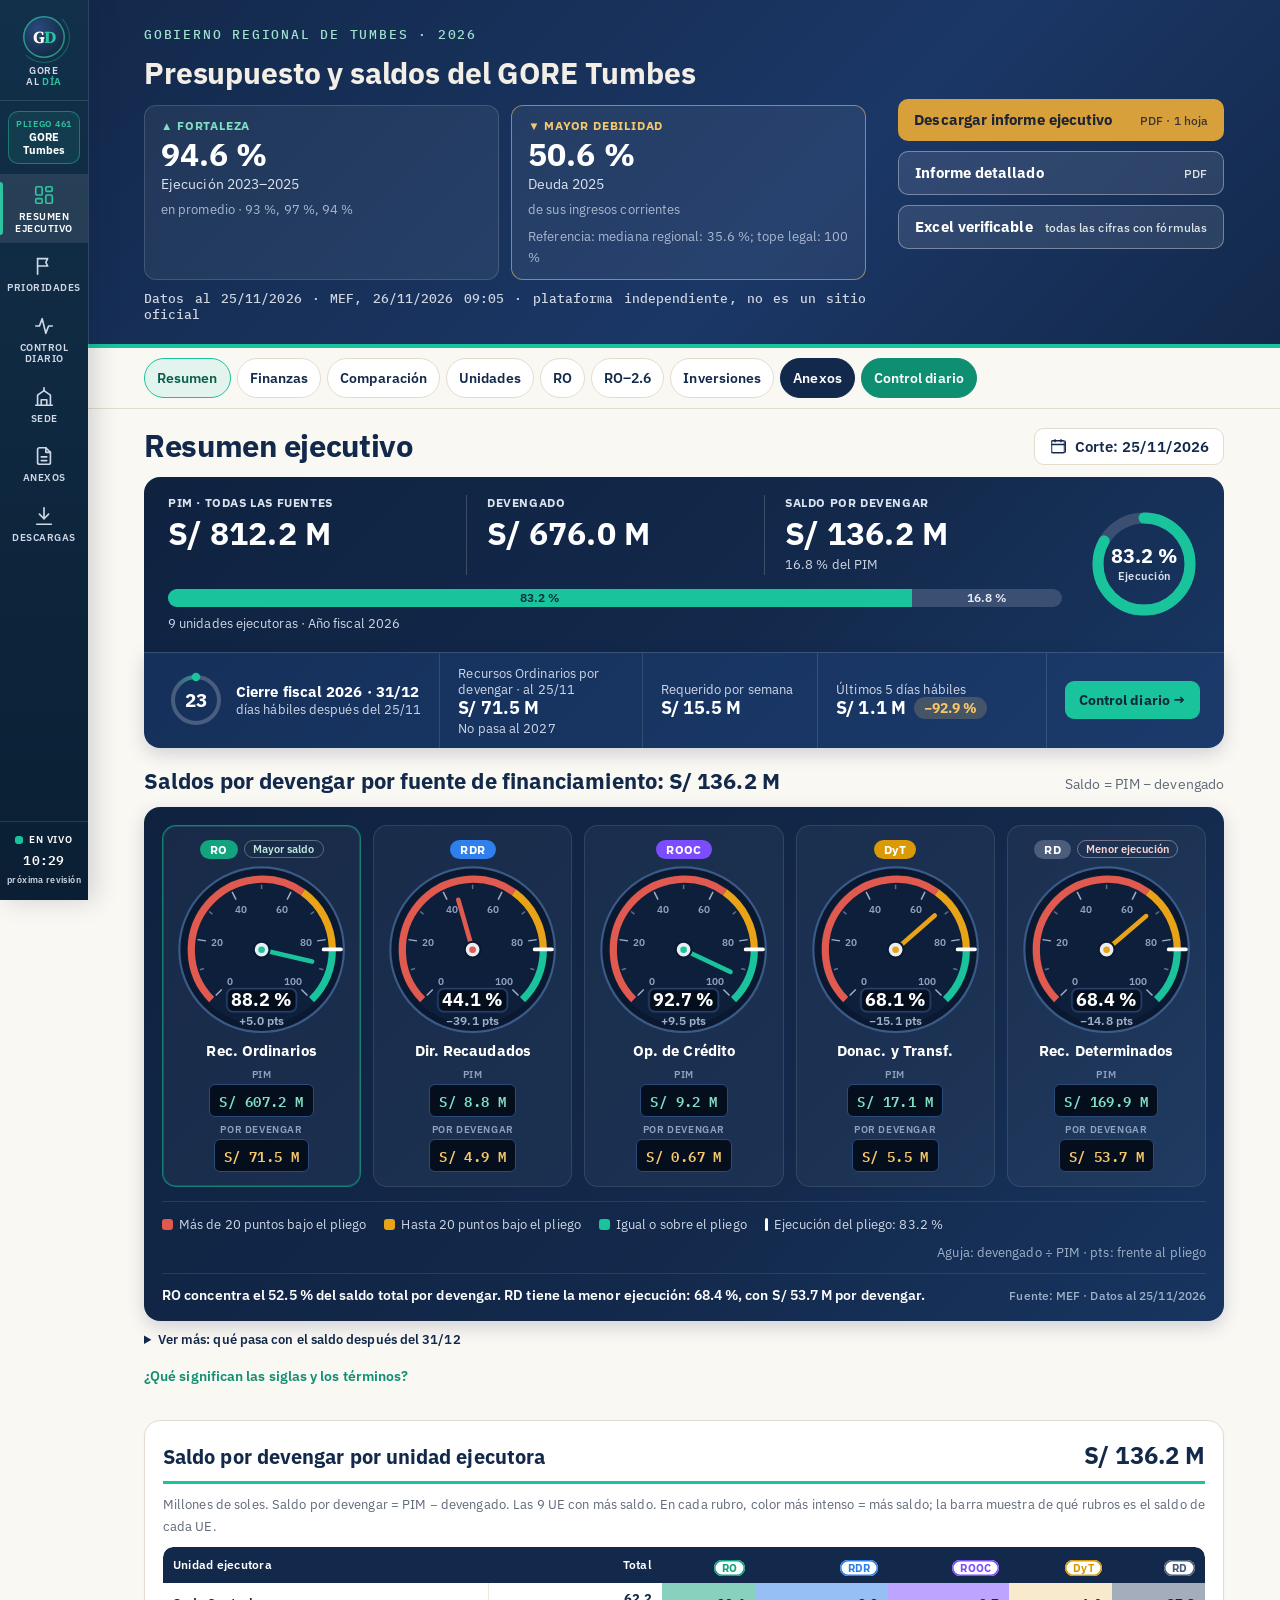
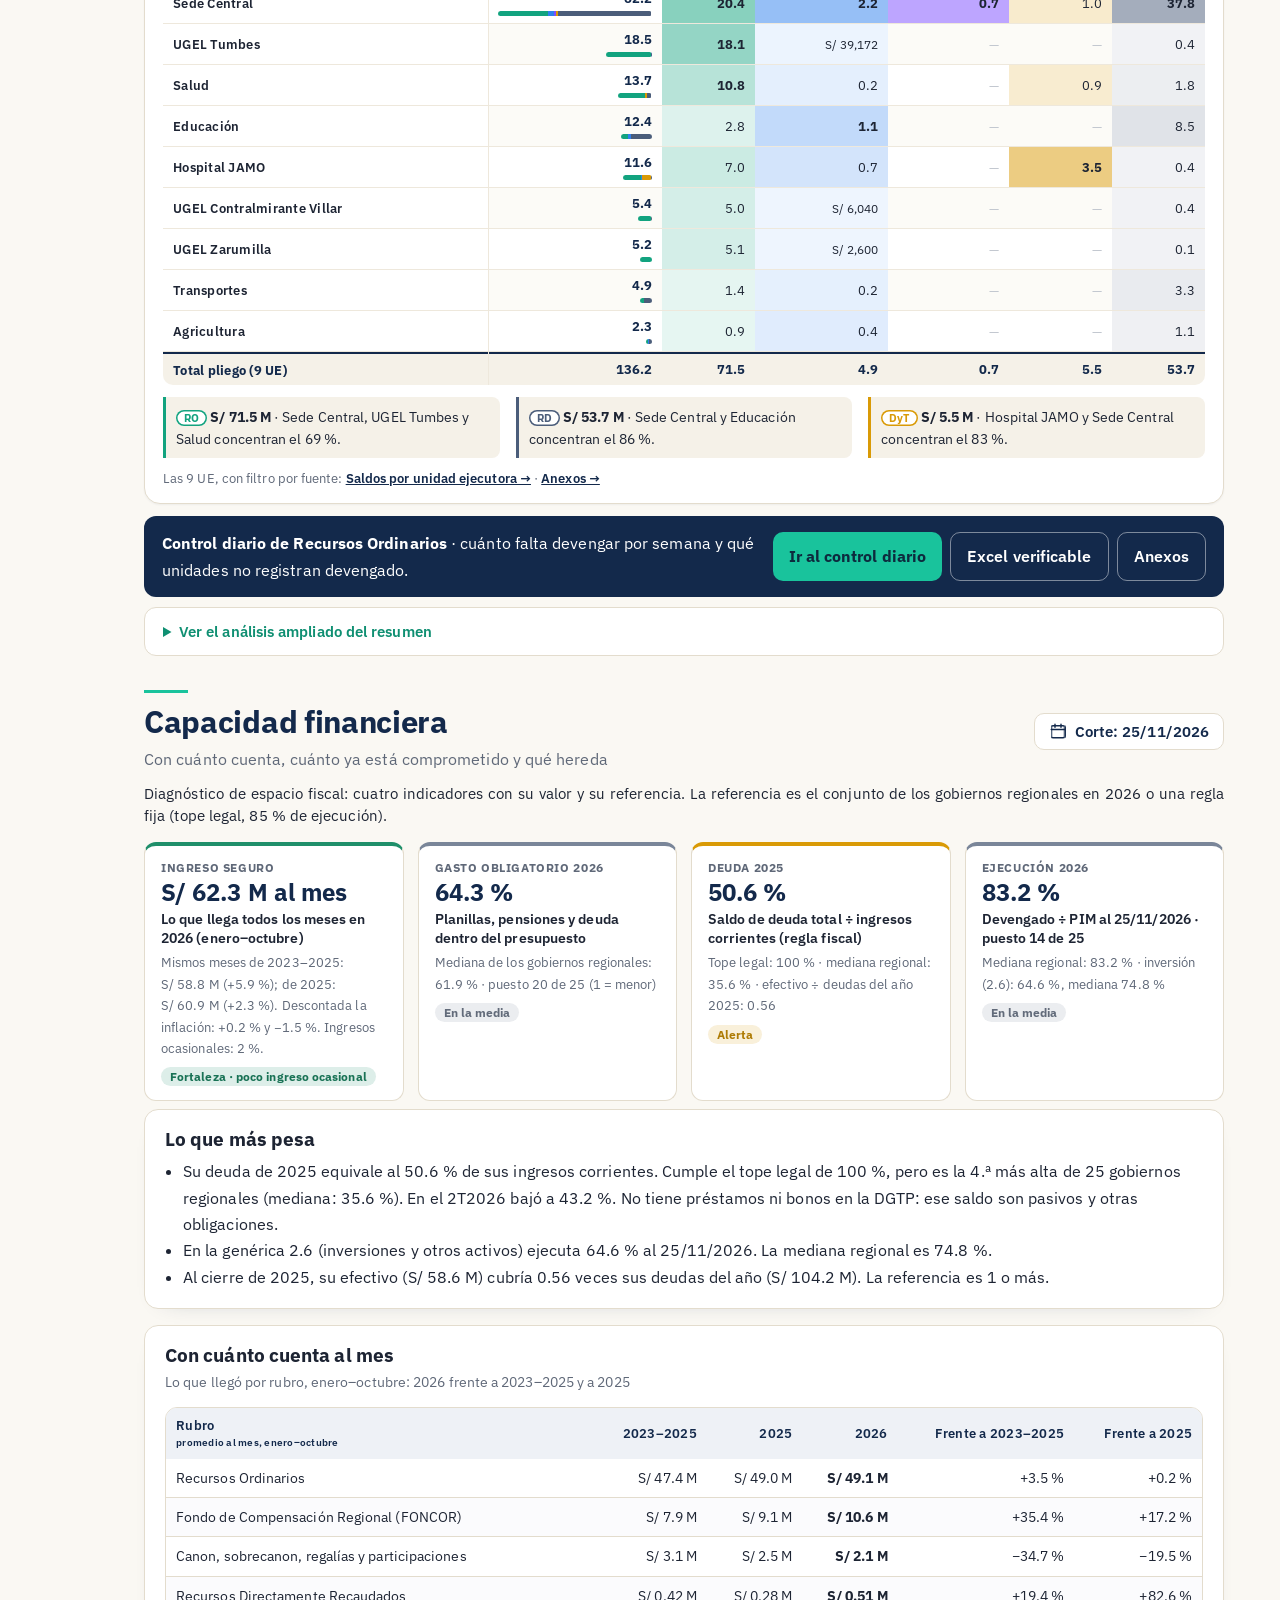
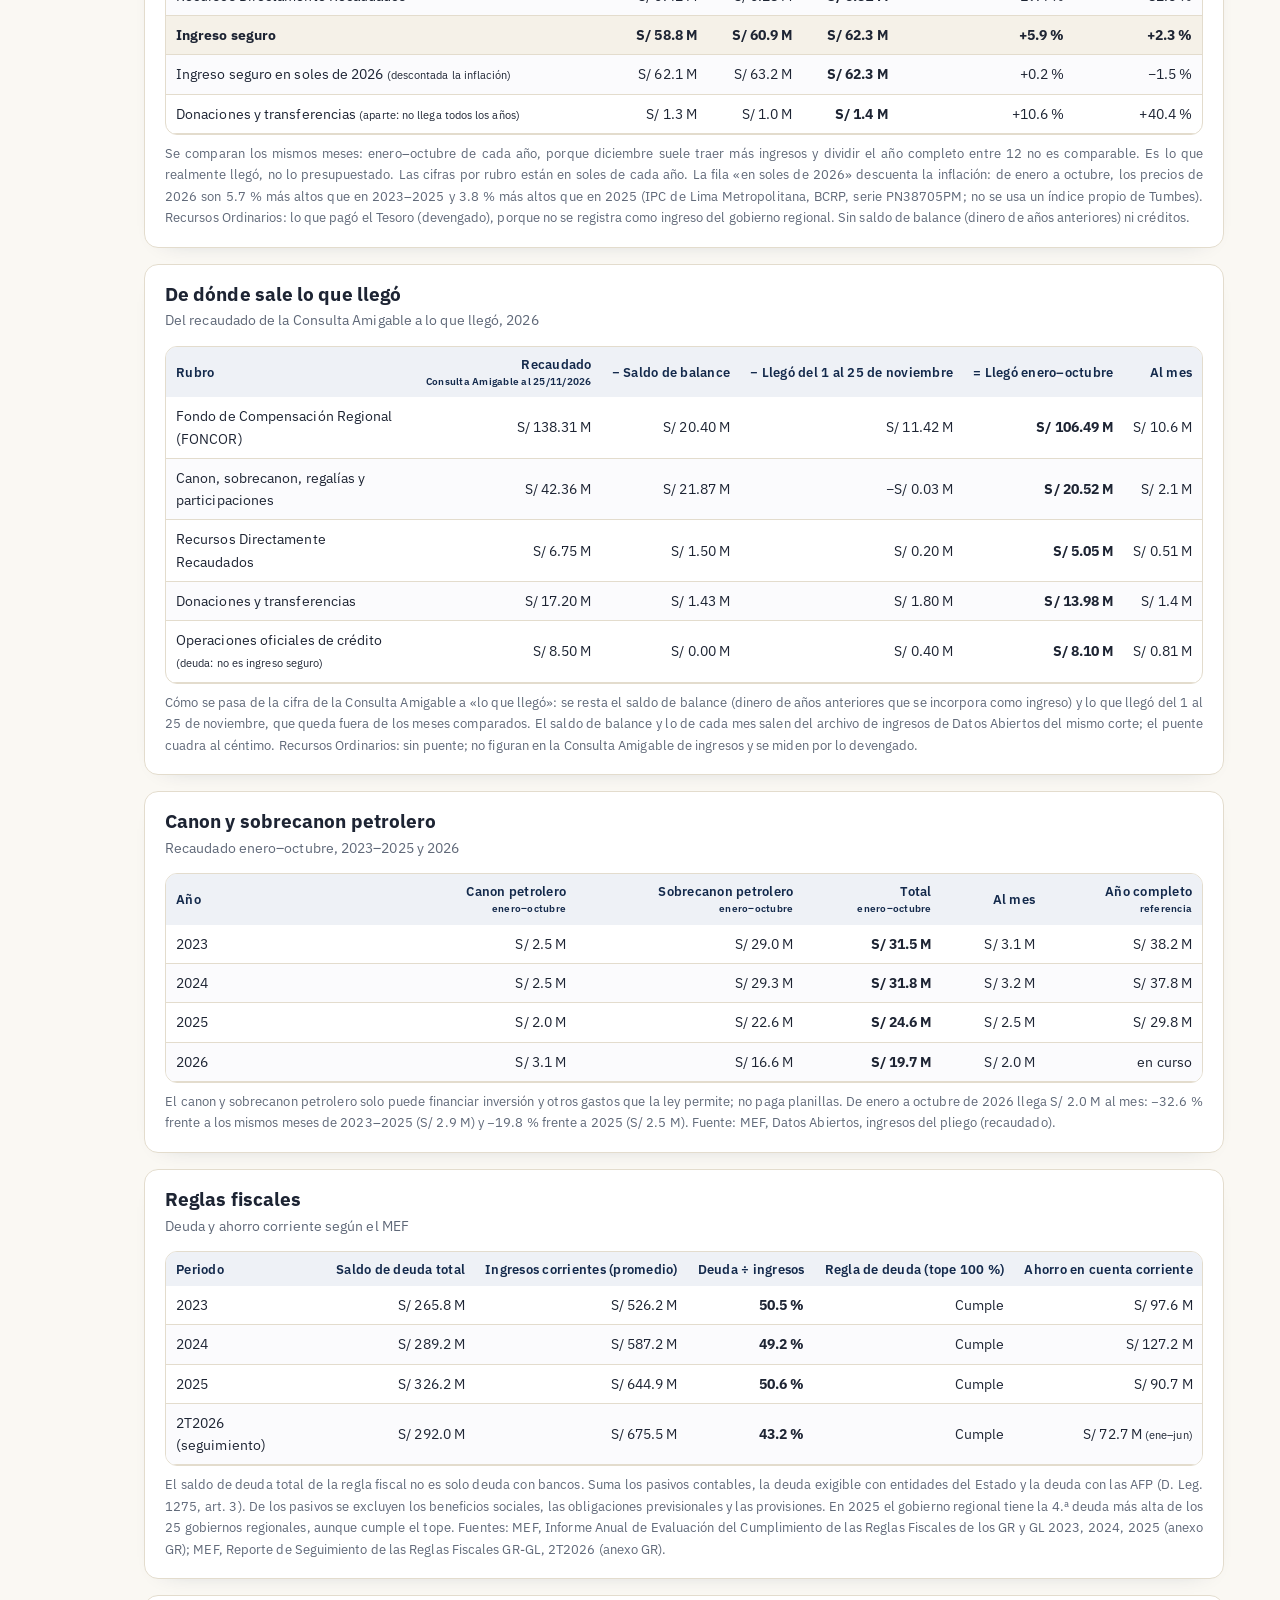
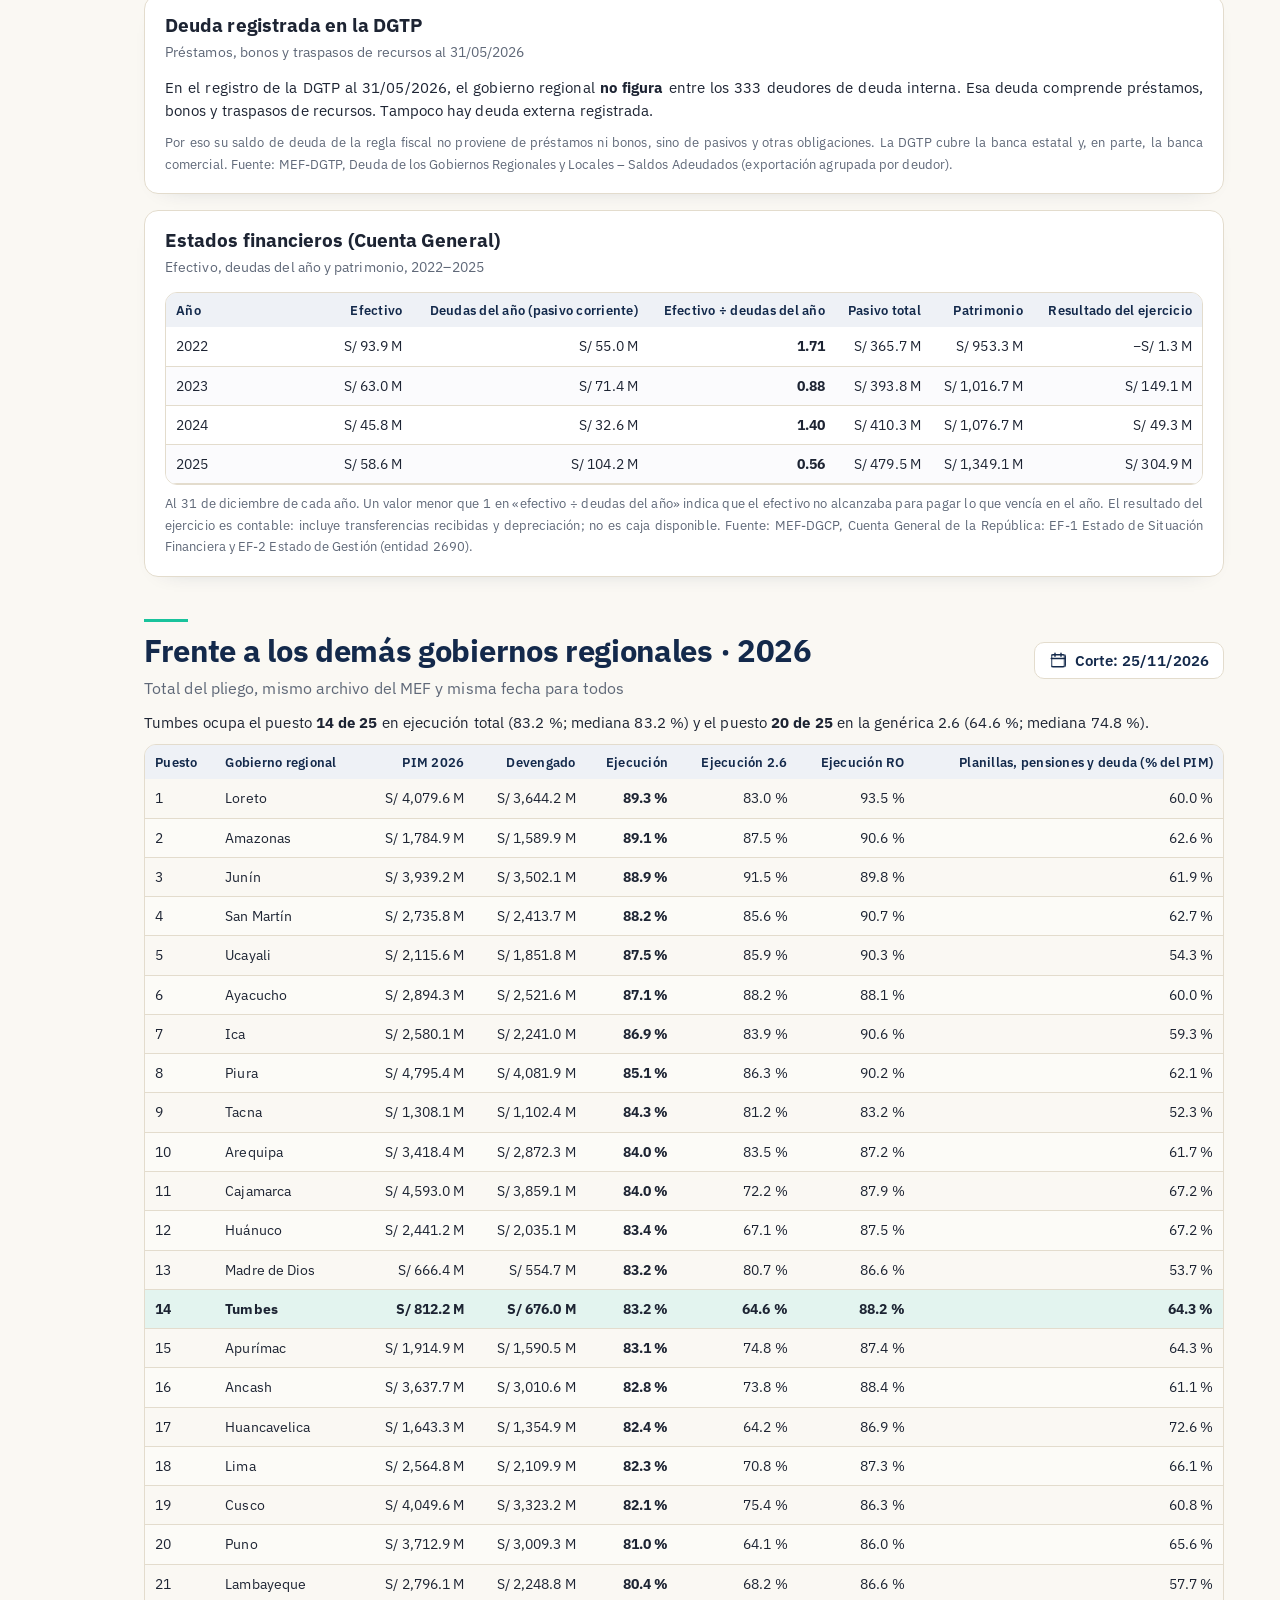
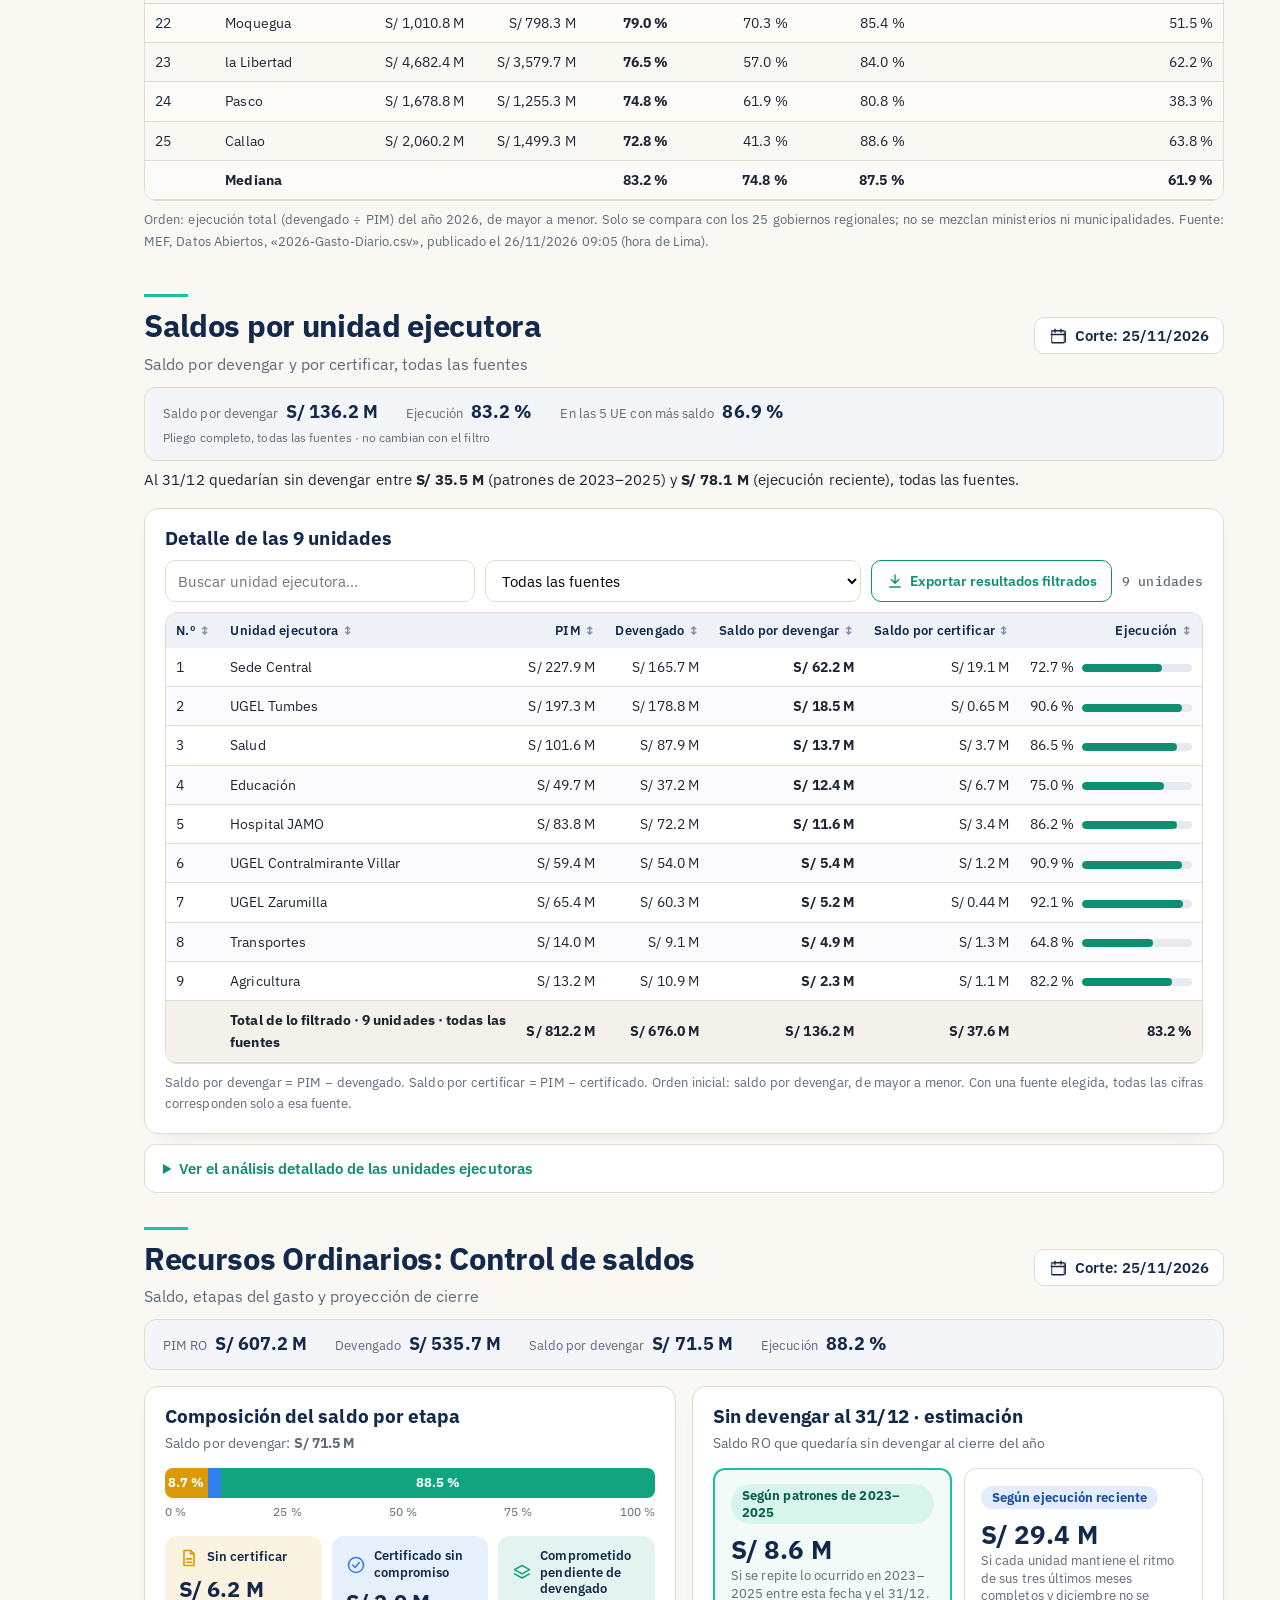
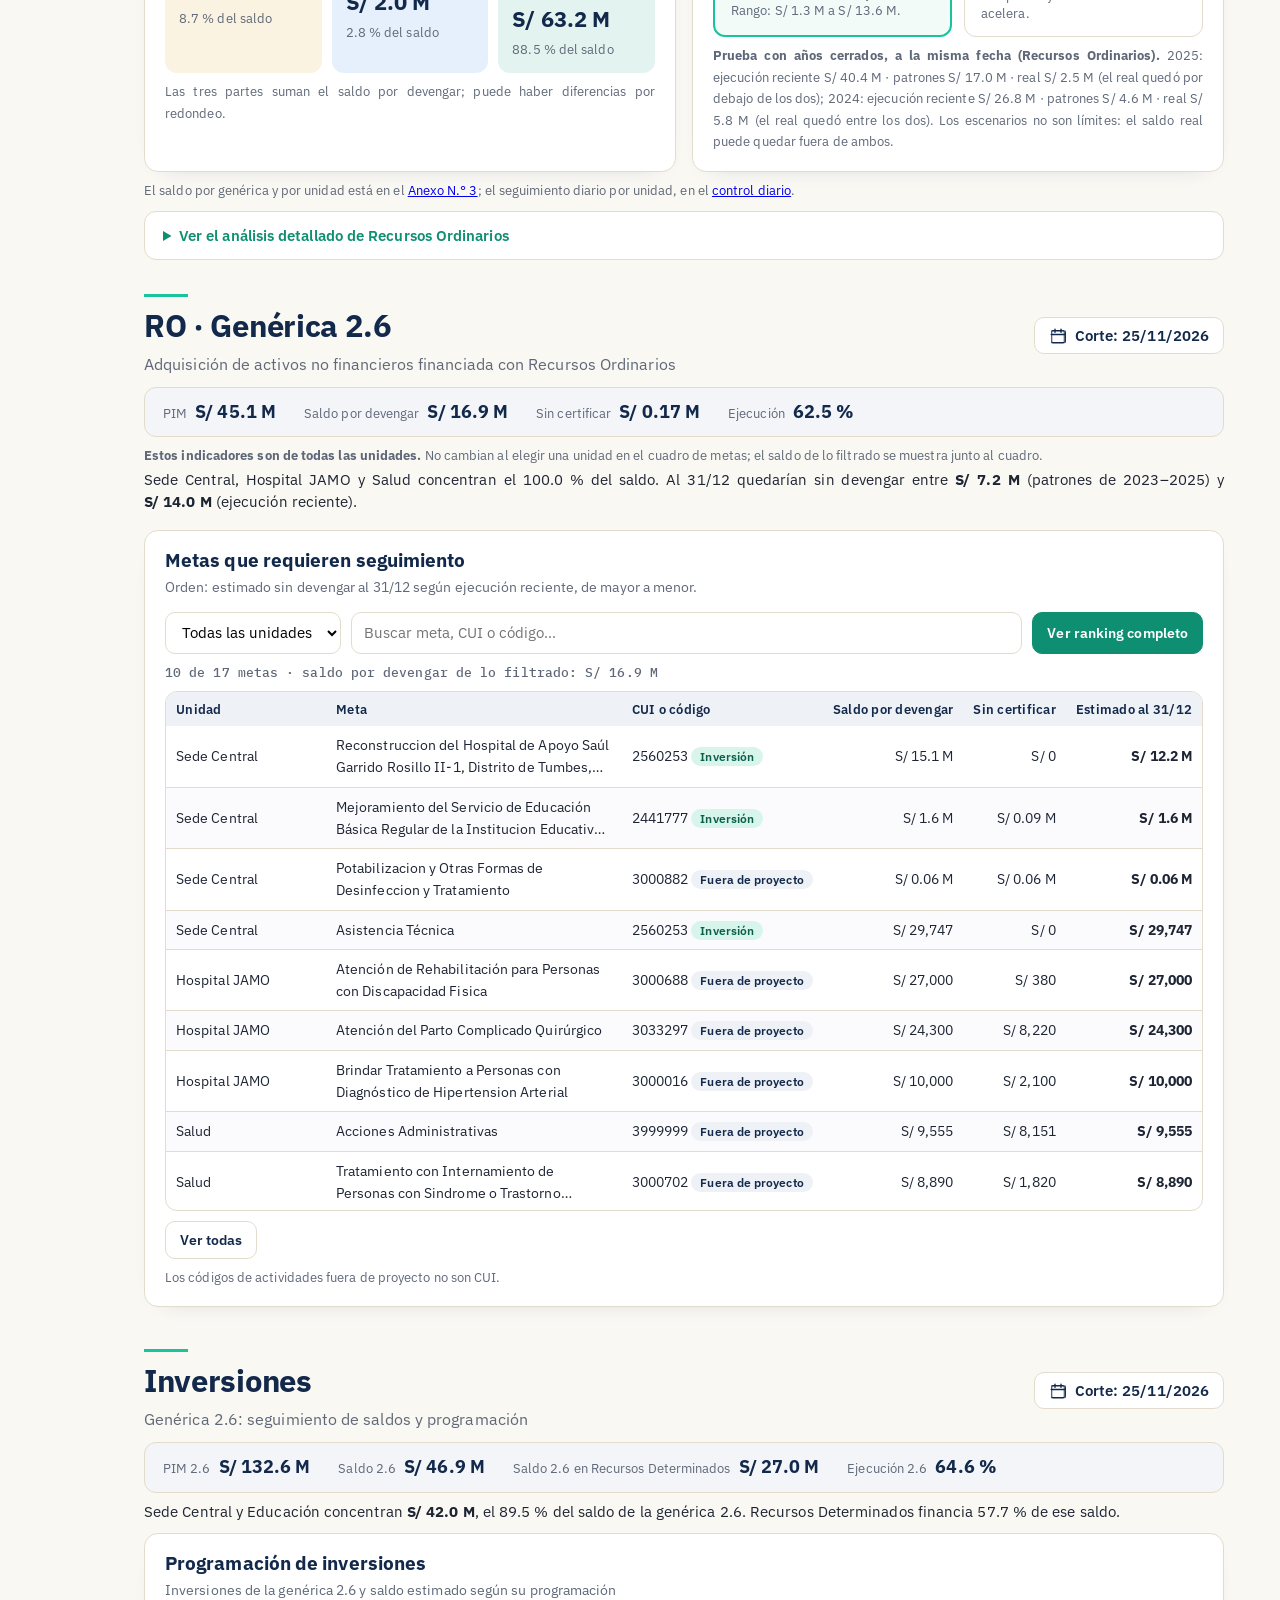
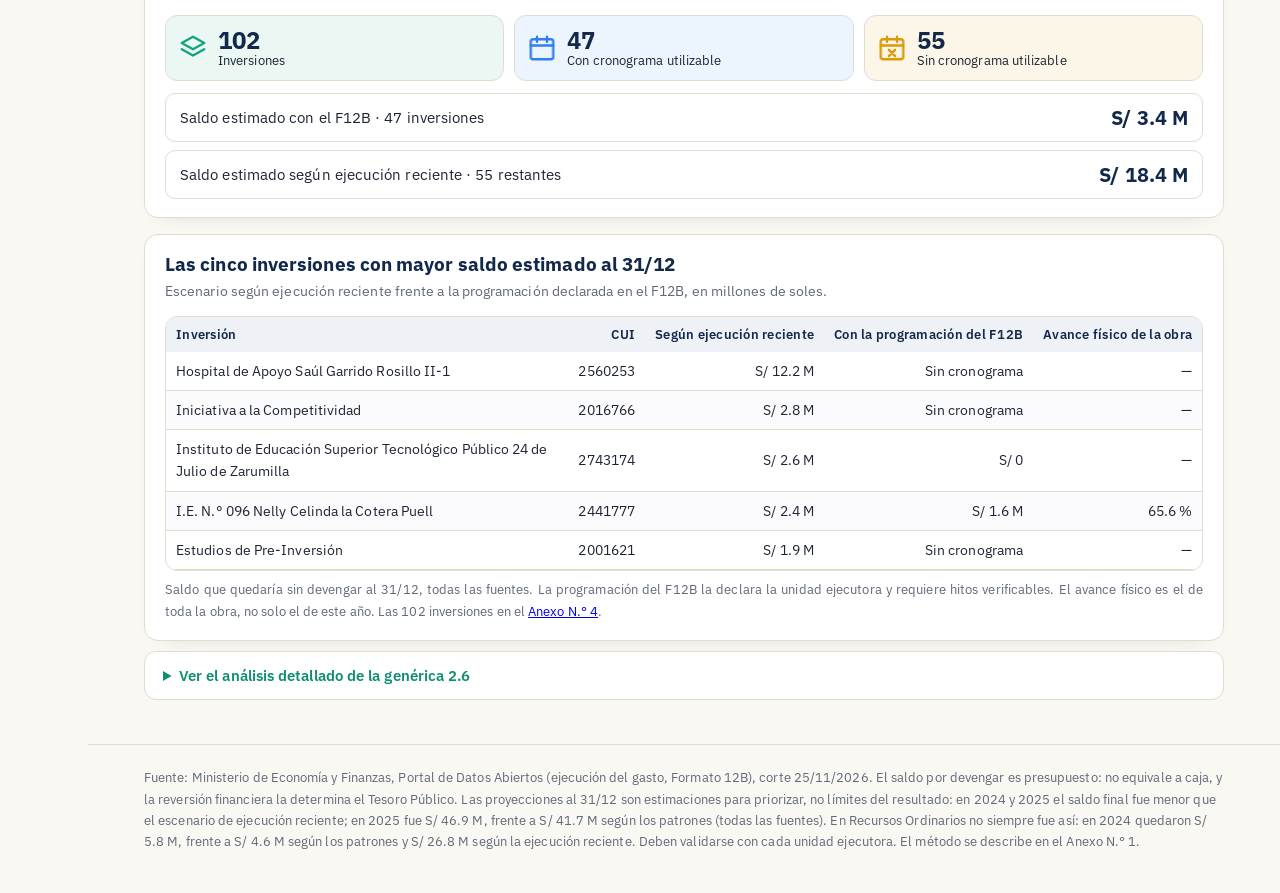
==== commit 4efaae44: "Control RO GORE Tumbes: corte 2026-11-25 · informe al 25/11/2026" ====
--- a/goretumbes/index.html
+++ b/goretumbes/index.html
@@ -1,4 +1,4 @@
-<!doctype html><html lang="es"><head><meta charset="utf-8"><meta name="viewport" content="width=device-width, initial-scale=1"><meta name="ctx-csv" content="[&quot;Ámbito: Gobierno Regional del Departamento de Tumbes, pliego 461&quot;, &quot;Corte: 24/11/2026&quot;, &quot;Fuente: Ministerio de Economía y Finanzas, Datos Abiertos (ejecución del gasto y Formato 12B)&quot;, &quot;Importes en soles&quot;]"><title>Presupuesto y saldos del GORE Tumbes al 24/11/2026</title><meta name="description" content="Saldos por ejecutar del Gobierno Regional del Departamento de Tumbes y sus unidades ejecutoras, Recursos Ordinarios, genérica 2.6 y proyección al cierre.">
+<!doctype html><html lang="es"><head><meta charset="utf-8"><meta name="viewport" content="width=device-width, initial-scale=1"><meta name="ctx-csv" content="[&quot;Ámbito: Gobierno Regional del Departamento de Tumbes, pliego 461&quot;, &quot;Corte: 25/11/2026&quot;, &quot;Fuente: Ministerio de Economía y Finanzas, Datos Abiertos (ejecución del gasto y Formato 12B)&quot;, &quot;Importes en soles&quot;]"><title>Presupuesto y saldos del GORE Tumbes al 25/11/2026</title><meta name="description" content="Saldos por ejecutar del Gobierno Regional del Departamento de Tumbes y sus unidades ejecutoras, Recursos Ordinarios, genérica 2.6 y proyección al cierre.">
 <link rel="preconnect" href="https://fonts.googleapis.com"><link rel="stylesheet" href="https://fonts.googleapis.com/css2?family=Source+Serif+4:wght@600;700&family=IBM+Plex+Sans:wght@400;600&family=IBM+Plex+Mono:wght@500;600&display=swap"><style>
 :root{--bg:#faf8f3;--card:#fff;--ink:#1d2433;--muted:#5f6878;--line:#e3dccd;--soft:#f5f1e8;--navy:#13294b;--gold:#d7a03a;--gold-soft:#f6e6c4;
 --f-d:"Source Serif 4",Georgia,serif;--f-t:"IBM Plex Sans","Segoe UI",Arial,sans-serif;--f-m:"IBM Plex Mono",Consolas,monospace;color-scheme:light}
@@ -436,15 +436,15 @@
 .ttab.fichas td:first-child::before{content:none}
 .ttab.fichas tr.tot{background:#f3efe6}
 }
-</style><meta property="og:type" content="website"><meta property="og:site_name" content="GORE al Día"><meta property="og:title" content="Presupuesto y saldos del GORE Tumbes al 24/11/2026"><meta property="og:description" content="Saldos por ejecutar del Gobierno Regional del Departamento de Tumbes y sus unidades ejecutoras, Recursos Ordinarios, genérica 2.6 y proyección al cierre."><meta property="og:url" content="https://gorealdia.github.io/goretumbes/"><meta property="og:image" content="https://gorealdia.github.io/herramientas/compartir.png"><meta property="og:image:width" content="1200"><meta property="og:image:height" content="630"><meta property="og:locale" content="es_PE"><meta name="twitter:card" content="summary_large_image">
+</style><meta property="og:type" content="website"><meta property="og:site_name" content="GORE al Día"><meta property="og:title" content="Presupuesto y saldos del GORE Tumbes al 25/11/2026"><meta property="og:description" content="Saldos por ejecutar del Gobierno Regional del Departamento de Tumbes y sus unidades ejecutoras, Recursos Ordinarios, genérica 2.6 y proyección al cierre."><meta property="og:url" content="https://gorealdia.github.io/goretumbes/"><meta property="og:image" content="https://gorealdia.github.io/herramientas/compartir.png"><meta property="og:image:width" content="1200"><meta property="og:image:height" content="630"><meta property="og:locale" content="es_PE"><meta name="twitter:card" content="summary_large_image">
 <link rel="stylesheet" href="/herramientas/marco.css"><script src="/herramientas/portal.js"></script><script src="/herramientas/marco.js"></script>
 </head><body>
-<header class="cab2w"><div class="wrap cab2"><div class="cab-txt"><div class="eyebrow">Gobierno Regional de Tumbes · 2026</div><h1>Presupuesto y saldos del GORE Tumbes</h1><div class="cab-kp"><div class="cab-k fo"><div class="cab-k-t">▲ Fortaleza</div><div class="cab-k-v">94.6&nbsp;%</div><div class="cab-k-n">Ejecución 2023–2025</div><div class="cab-k-d">en promedio · 93 %, 97 %, 94 %</div></div><div class="cab-k de alerta"><div class="cab-k-t">▼ Mayor debilidad</div><div class="cab-k-v">63.9&nbsp;%</div><div class="cab-k-n">Inversión (genérica 2.6) 2026 · <b>puesto 21 de 25</b></div><div class="cab-rk" role="img" aria-label="Puesto 21 de 25"><span class="med"></span><i style="left:83.3%"></i></div><div class="cab-rk-l"><span>1.º</span><span>mediana regional: 74.8 %</span><span>25.º</span></div></div></div><p class="meta-cab">Datos al 24/11/2026 · MEF, 25/11/2026 09:46 · plataforma independiente, no es un sitio oficial</p></div><div class="desc-cab" aria-label="Informes para descargar"><a class="b-oro" href="descargas/Informe_ejecutivo_GORE_Tumbes_2026_al_20261124.pdf" download>Descargar informe ejecutivo<small>PDF · 1 hoja</small></a><a class="b-sec" href="descargas/Informe_detallado_GORE_Tumbes_2026_al_20261124.pdf" download>Informe detallado<small>PDF</small></a><a class="b-sec" href="descargas/Saldos_GORE_Tumbes_2026_al_20261124.xlsx" download>Excel verificable<small>todas las cifras con fórmulas</small></a></div></div></header>
+<header class="cab2w"><div class="wrap cab2"><div class="cab-txt"><div class="eyebrow">Gobierno Regional de Tumbes · 2026</div><h1>Presupuesto y saldos del GORE Tumbes</h1><div class="cab-kp"><div class="cab-k fo"><div class="cab-k-t">▲ Fortaleza</div><div class="cab-k-v">94.6&nbsp;%</div><div class="cab-k-n">Ejecución 2023–2025</div><div class="cab-k-d">en promedio · 93 %, 97 %, 94 %</div></div><div class="cab-k de alerta"><div class="cab-k-t">▼ Mayor debilidad</div><div class="cab-k-v">50.6&nbsp;%</div><div class="cab-k-n">Deuda 2025</div><div class="cab-k-d">de sus ingresos corrientes</div><div class="cab-k-d">Referencia: mediana regional: 35.6 %; tope legal: 100 %</div></div></div><p class="meta-cab">Datos al 25/11/2026 · MEF, 26/11/2026 09:05 · plataforma independiente, no es un sitio oficial</p></div><div class="desc-cab" aria-label="Informes para descargar"><a class="b-oro" href="descargas/Informe_ejecutivo_GORE_Tumbes_2026_al_20261125.pdf" download>Descargar informe ejecutivo<small>PDF · 1 hoja</small></a><a class="b-sec" href="descargas/Informe_detallado_GORE_Tumbes_2026_al_20261125.pdf" download>Informe detallado<small>PDF</small></a><a class="b-sec" href="descargas/Saldos_GORE_Tumbes_2026_al_20261125.xlsx" download>Excel verificable<small>todas las cifras con fórmulas</small></a></div></div></header>
 <nav class="saltos" aria-label="Secciones"><div class="wrap"><a href="#resumen">Resumen</a><a href="#finanzas">Finanzas</a><a href="#pares">Comparación</a><a href="#unidades">Unidades</a><a href="#ro">RO</a><a href="#ro26">RO–2.6</a><a href="#g26">Inversiones</a><a class="prim" href="anexos.html">Anexos</a><a class="prim" style="background:var(--turq-d);border-color:var(--turq-d)" href="ro/">Control diario</a></div></nav>
 <main>
 <section id="resumen"><div class="wrap"><div class="res-cab"><div><h2>Resumen ejecutivo</h2><p class="sub2">Presupuesto y saldos por fuente de financiamiento</p></div>
-<div class="corte"><b><svg width="18" height="18" viewBox="0 0 24 24" fill="none" stroke="currentColor" stroke-width="2" aria-hidden="true"><rect x="3" y="5" width="18" height="16" rx="2"/><path d="M3 10h18M8 3v4M16 3v4"/></svg>Corte: 24/11/2026</b><small>Importes en millones de soles (M)</small></div></div>
-<div class="franja" role="group" aria-label="Presupuesto del pliego, todas las fuentes"><div class="izq"><div class="nums"><div><small>PIM · todas las fuentes</small><b>S/ 812.2 M</b></div><div><small>Devengado</small><b>S/ 675.4 M</b></div><div><small>Saldo por devengar</small><b>S/ 136.7 M</b><span class="sb">16.8 % del PIM</span></div></div><div class="barra2" role="img" aria-label="Devengado 83.2 %, por devengar 16.8 %"><i style="width:83.2%">83.2 %</i><span>16.8 %</span></div><div class="pie2">9 unidades ejecutoras · Año fiscal 2026</div></div><div class="anillo-s"><svg width="112" height="112" viewBox="0 0 112 112" aria-hidden="true"><circle cx="56" cy="56" r="46" fill="none" stroke="#3b4f72" stroke-width="11"/><circle cx="56" cy="56" r="46" fill="none" stroke="#19c39c" stroke-width="11" stroke-linecap="round" transform="rotate(-90 56 56)" stroke-dasharray="240.4 289.0"/></svg><div><b>83.2 %</b><small>Ejecución</small></div></div></div>
+<div class="corte"><b><svg width="18" height="18" viewBox="0 0 24 24" fill="none" stroke="currentColor" stroke-width="2" aria-hidden="true"><rect x="3" y="5" width="18" height="16" rx="2"/><path d="M3 10h18M8 3v4M16 3v4"/></svg>Corte: 25/11/2026</b><small>Importes en millones de soles (M)</small></div></div>
+<div class="franja" role="group" aria-label="Presupuesto del pliego, todas las fuentes"><div class="izq"><div class="nums"><div><small>PIM · todas las fuentes</small><b>S/ 812.2 M</b></div><div><small>Devengado</small><b>S/ 676.0 M</b></div><div><small>Saldo por devengar</small><b>S/ 136.2 M</b><span class="sb">16.8 % del PIM</span></div></div><div class="barra2" role="img" aria-label="Devengado 83.2 %, por devengar 16.8 %"><i style="width:83.2%">83.2 %</i><span>16.8 %</span></div><div class="pie2">9 unidades ejecutoras · Año fiscal 2026</div></div><div class="anillo-s"><svg width="112" height="112" viewBox="0 0 112 112" aria-hidden="true"><circle cx="56" cy="56" r="46" fill="none" stroke="#3b4f72" stroke-width="11"/><circle cx="56" cy="56" r="46" fill="none" stroke="#19c39c" stroke-width="11" stroke-linecap="round" transform="rotate(-90 56 56)" stroke-dasharray="240.6 289.0"/></svg><div><b>83.2 %</b><small>Ejecución</small></div></div></div>
 <div class="cierre" role="group" aria-label="Cierre fiscal 2026: Recursos Ordinarios" data-src="ro/datos.json" hidden>
 <div class="c-plazo plazo"><span class="reloj" aria-hidden="true"><svg width="56" height="56" viewBox="0 0 56 56">
 <defs><linearGradient id="estela" x1="0" y1="0" x2="1" y2="0"><stop offset="0" stop-color="#19c39c" stop-opacity="0"/><stop offset="1" stop-color="#19c39c" stop-opacity=".6"/></linearGradient></defs>
@@ -467,11 +467,11 @@
 if(w.base)q('.k-base').textContent=w.base.charAt(0).toUpperCase()+w.base.slice(1);
 if(w.nec_sem>0){var p=(w.real_sem-w.nec_sem)/w.nec_sem*100,e=q('.k-dif');
 e.textContent=(p>=0?'+':'−')+Math.abs(p).toFixed(1)+' %';e.title=(p>=0?'Por encima':'Por debajo')+' del ritmo requerido';e.className='dif k-dif '+(p>=0?'v':'a')}
-c.hidden=false}).catch(function(){})})();</script><div class="fuentes-cab"><h3>Saldos por devengar por fuente de financiamiento: <b style="white-space:nowrap">S/ 136.7 M</b></h3><span>Saldo = PIM − devengado</span></div>
-<div class="cabina" role="group" aria-label="Ejecución por fuente de financiamiento frente al pliego"><div class="cabina-ins"><article class="ins top"><div class="ins-cab"><span class="ins-sg" style="--c:#12a37f">RO</span><span class="ins-b">Mayor saldo</span></div><svg class="dial" viewBox="0 0 120 118" role="img" aria-label="RO: ejecución 88.2 %, sobre la ejecución del pliego (83.2 %)"><circle cx="60" cy="58" r="57" class="bisel"/><circle cx="60" cy="58" r="52" class="fondo"/><path d="M25.4 92.6 A49 49 0 0 1 88.5 18.1" stroke="#e05a4f" class="zn"/><path d="M88.5 18.1 A49 49 0 0 1 109.0 57.6" stroke="#e8a317" class="zn"/><path d="M109.0 57.6 A49 49 0 0 1 94.6 92.6" stroke="#19c39c" class="zn"/><line x1="28.2" y1="89.8" x2="32.4" y2="85.6" stroke="#9fb0c9" stroke-width="1"/><text x="38.1" y="82.4" class="tk">0</text><line x1="15.6" y1="51.0" x2="21.5" y2="51.9" stroke="#9fb0c9" stroke-width="1"/><text x="29.4" y="55.7" class="tk">20</text><line x1="39.6" y1="17.9" x2="42.3" y2="23.3" stroke="#9fb0c9" stroke-width="1"/><text x="45.9" y="32.9" class="tk">40</text><line x1="80.4" y1="17.9" x2="77.7" y2="23.3" stroke="#9fb0c9" stroke-width="1"/><text x="74.1" y="32.9" class="tk">60</text><line x1="104.4" y1="51.0" x2="98.5" y2="51.9" stroke="#9fb0c9" stroke-width="1"/><text x="90.6" y="55.7" class="tk">80</text><line x1="91.8" y1="89.8" x2="87.6" y2="85.6" stroke="#9fb0c9" stroke-width="1"/><text x="81.9" y="82.4" class="tk">100</text><line x1="17.2" y1="71.9" x2="20.1" y2="71.0" stroke="#5d7090" stroke-width="1"/><line x1="23.6" y1="31.5" x2="26.0" y2="33.3" stroke="#5d7090" stroke-width="1"/><line x1="60.0" y1="13.0" x2="60.0" y2="16.0" stroke="#5d7090" stroke-width="1"/><line x1="96.4" y1="31.5" x2="94.0" y2="33.3" stroke="#5d7090" stroke-width="1"/><line x1="102.8" y1="71.9" x2="99.9" y2="71.0" stroke="#5d7090" stroke-width="1"/><line x1="115.0" y1="57.6" x2="103.0" y2="57.7" class="ref"/><line x1="60" y1="58" x2="95.1" y2="66.2" stroke="#19c39c" class="aguja"/><circle cx="60" cy="58" r="5.5" class="eje"/><circle cx="60" cy="58" r="2.3" fill="#19c39c" class="pulso"/><rect x="36" y="85" width="48" height="16" rx="4" class="ventana"/><text x="60" y="97" class="val">88.2 %</text><text x="60" y="110" class="pts">+5.0 pts</text></svg><div class="ins-txt"><h4 title="Recursos Ordinarios">Rec. Ordinarios</h4><div class="odo-l">PIM</div><div class="odo">S/ 607.2 M</div><div class="odo-l">Por devengar</div><div class="odo r">S/ 71.7 M</div></div></article><article class="ins"><div class="ins-cab"><span class="ins-sg" style="--c:#2f80ed">RDR</span></div><svg class="dial" viewBox="0 0 120 118" role="img" aria-label="RDR: ejecución 43.3 %, bajo la ejecución del pliego (83.2 %)"><circle cx="60" cy="58" r="57" class="bisel"/><circle cx="60" cy="58" r="52" class="fondo"/><path d="M25.4 92.6 A49 49 0 0 1 88.5 18.1" stroke="#e05a4f" class="zn"/><path d="M88.5 18.1 A49 49 0 0 1 109.0 57.6" stroke="#e8a317" class="zn"/><path d="M109.0 57.6 A49 49 0 0 1 94.6 92.6" stroke="#19c39c" class="zn"/><line x1="28.2" y1="89.8" x2="32.4" y2="85.6" stroke="#9fb0c9" stroke-width="1"/><text x="38.1" y="82.4" class="tk">0</text><line x1="15.6" y1="51.0" x2="21.5" y2="51.9" stroke="#9fb0c9" stroke-width="1"/><text x="29.4" y="55.7" class="tk">20</text><line x1="39.6" y1="17.9" x2="42.3" y2="23.3" stroke="#9fb0c9" stroke-width="1"/><text x="45.9" y="32.9" class="tk">40</text><line x1="80.4" y1="17.9" x2="77.7" y2="23.3" stroke="#9fb0c9" stroke-width="1"/><text x="74.1" y="32.9" class="tk">60</text><line x1="104.4" y1="51.0" x2="98.5" y2="51.9" stroke="#9fb0c9" stroke-width="1"/><text x="90.6" y="55.7" class="tk">80</text><line x1="91.8" y1="89.8" x2="87.6" y2="85.6" stroke="#9fb0c9" stroke-width="1"/><text x="81.9" y="82.4" class="tk">100</text><line x1="17.2" y1="71.9" x2="20.1" y2="71.0" stroke="#5d7090" stroke-width="1"/><line x1="23.6" y1="31.5" x2="26.0" y2="33.3" stroke="#5d7090" stroke-width="1"/><line x1="60.0" y1="13.0" x2="60.0" y2="16.0" stroke="#5d7090" stroke-width="1"/><line x1="96.4" y1="31.5" x2="94.0" y2="33.3" stroke="#5d7090" stroke-width="1"/><line x1="102.8" y1="71.9" x2="99.9" y2="71.0" stroke="#5d7090" stroke-width="1"/><line x1="115.0" y1="57.6" x2="103.0" y2="57.7" class="ref"/><line x1="60" y1="58" x2="48.8" y2="23.8" stroke="#e05a4f" class="aguja"/><circle cx="60" cy="58" r="5.5" class="eje"/><circle cx="60" cy="58" r="2.3" fill="#e05a4f" class="pulso"/><rect x="36" y="85" width="48" height="16" rx="4" class="ventana"/><text x="60" y="97" class="val">43.3 %</text><text x="60" y="110" class="pts">−39.9 pts</text></svg><div class="ins-txt"><h4 title="Recursos Directamente Recaudados">Dir. Recaudados</h4><div class="odo-l">PIM</div><div class="odo">S/ 8.8 M</div><div class="odo-l">Por devengar</div><div class="odo r">S/ 5.0 M</div></div></article><article class="ins"><div class="ins-cab"><span class="ins-sg" style="--c:#7c4dff">ROOC</span></div><svg class="dial" viewBox="0 0 120 118" role="img" aria-label="ROOC: ejecución 92.7 %, sobre la ejecución del pliego (83.2 %)"><circle cx="60" cy="58" r="57" class="bisel"/><circle cx="60" cy="58" r="52" class="fondo"/><path d="M25.4 92.6 A49 49 0 0 1 88.5 18.1" stroke="#e05a4f" class="zn"/><path d="M88.5 18.1 A49 49 0 0 1 109.0 57.6" stroke="#e8a317" class="zn"/><path d="M109.0 57.6 A49 49 0 0 1 94.6 92.6" stroke="#19c39c" class="zn"/><line x1="28.2" y1="89.8" x2="32.4" y2="85.6" stroke="#9fb0c9" stroke-width="1"/><text x="38.1" y="82.4" class="tk">0</text><line x1="15.6" y1="51.0" x2="21.5" y2="51.9" stroke="#9fb0c9" stroke-width="1"/><text x="29.4" y="55.7" class="tk">20</text><line x1="39.6" y1="17.9" x2="42.3" y2="23.3" stroke="#9fb0c9" stroke-width="1"/><text x="45.9" y="32.9" class="tk">40</text><line x1="80.4" y1="17.9" x2="77.7" y2="23.3" stroke="#9fb0c9" stroke-width="1"/><text x="74.1" y="32.9" class="tk">60</text><line x1="104.4" y1="51.0" x2="98.5" y2="51.9" stroke="#9fb0c9" stroke-width="1"/><text x="90.6" y="55.7" class="tk">80</text><line x1="91.8" y1="89.8" x2="87.6" y2="85.6" stroke="#9fb0c9" stroke-width="1"/><text x="81.9" y="82.4" class="tk">100</text><line x1="17.2" y1="71.9" x2="20.1" y2="71.0" stroke="#5d7090" stroke-width="1"/><line x1="23.6" y1="31.5" x2="26.0" y2="33.3" stroke="#5d7090" stroke-width="1"/><line x1="60.0" y1="13.0" x2="60.0" y2="16.0" stroke="#5d7090" stroke-width="1"/><line x1="96.4" y1="31.5" x2="94.0" y2="33.3" stroke="#5d7090" stroke-width="1"/><line x1="102.8" y1="71.9" x2="99.9" y2="71.0" stroke="#5d7090" stroke-width="1"/><line x1="115.0" y1="57.6" x2="103.0" y2="57.7" class="ref"/><line x1="60" y1="58" x2="92.5" y2="73.4" stroke="#19c39c" class="aguja"/><circle cx="60" cy="58" r="5.5" class="eje"/><circle cx="60" cy="58" r="2.3" fill="#19c39c" class="pulso"/><rect x="36" y="85" width="48" height="16" rx="4" class="ventana"/><text x="60" y="97" class="val">92.7 %</text><text x="60" y="110" class="pts">+9.6 pts</text></svg><div class="ins-txt"><h4 title="Recursos por Operaciones Oficiales de Crédito">Op. de Crédito</h4><div class="odo-l">PIM</div><div class="odo">S/ 9.2 M</div><div class="odo-l">Por devengar</div><div class="odo r">S/ 0.67 M</div></div></article><article class="ins"><div class="ins-cab"><span class="ins-sg" style="--c:#d99a06">DyT</span></div><svg class="dial" viewBox="0 0 120 118" role="img" aria-label="DyT: ejecución 67.9 %, bajo la ejecución del pliego (83.2 %)"><circle cx="60" cy="58" r="57" class="bisel"/><circle cx="60" cy="58" r="52" class="fondo"/><path d="M25.4 92.6 A49 49 0 0 1 88.5 18.1" stroke="#e05a4f" class="zn"/><path d="M88.5 18.1 A49 49 0 0 1 109.0 57.6" stroke="#e8a317" class="zn"/><path d="M109.0 57.6 A49 49 0 0 1 94.6 92.6" stroke="#19c39c" class="zn"/><line x1="28.2" y1="89.8" x2="32.4" y2="85.6" stroke="#9fb0c9" stroke-width="1"/><text x="38.1" y="82.4" class="tk">0</text><line x1="15.6" y1="51.0" x2="21.5" y2="51.9" stroke="#9fb0c9" stroke-width="1"/><text x="29.4" y="55.7" class="tk">20</text><line x1="39.6" y1="17.9" x2="42.3" y2="23.3" stroke="#9fb0c9" stroke-width="1"/><text x="45.9" y="32.9" class="tk">40</text><line x1="80.4" y1="17.9" x2="77.7" y2="23.3" stroke="#9fb0c9" stroke-width="1"/><text x="74.1" y="32.9" class="tk">60</text><line x1="104.4" y1="51.0" x2="98.5" y2="51.9" stroke="#9fb0c9" stroke-width="1"/><text x="90.6" y="55.7" class="tk">80</text><line x1="91.8" y1="89.8" x2="87.6" y2="85.6" stroke="#9fb0c9" stroke-width="1"/><text x="81.9" y="82.4" class="tk">100</text><line x1="17.2" y1="71.9" x2="20.1" y2="71.0" stroke="#5d7090" stroke-width="1"/><line x1="23.6" y1="31.5" x2="26.0" y2="33.3" stroke="#5d7090" stroke-width="1"/><line x1="60.0" y1="13.0" x2="60.0" y2="16.0" stroke="#5d7090" stroke-width="1"/><line x1="96.4" y1="31.5" x2="94.0" y2="33.3" stroke="#5d7090" stroke-width="1"/><line x1="102.8" y1="71.9" x2="99.9" y2="71.0" stroke="#5d7090" stroke-width="1"/><line x1="115.0" y1="57.6" x2="103.0" y2="57.7" class="ref"/><line x1="60" y1="58" x2="86.9" y2="34.1" stroke="#e8a317" class="aguja"/><circle cx="60" cy="58" r="5.5" class="eje"/><circle cx="60" cy="58" r="2.3" fill="#e8a317" class="pulso"/><rect x="36" y="85" width="48" height="16" rx="4" class="ventana"/><text x="60" y="97" class="val">67.9 %</text><text x="60" y="110" class="pts">−15.3 pts</text></svg><div class="ins-txt"><h4 title="Donaciones y Transferencias">Donac. y Transf.</h4><div class="odo-l">PIM</div><div class="odo">S/ 17.1 M</div><div class="odo-l">Por devengar</div><div class="odo r">S/ 5.5 M</div></div></article><article class="ins"><div class="ins-cab"><span class="ins-sg" style="--c:#4b5d7a">RD</span><span class="ins-b alerta">Menor ejecución</span></div><svg class="dial" viewBox="0 0 120 118" role="img" aria-label="RD: ejecución 68.3 %, bajo la ejecución del pliego (83.2 %)"><circle cx="60" cy="58" r="57" class="bisel"/><circle cx="60" cy="58" r="52" class="fondo"/><path d="M25.4 92.6 A49 49 0 0 1 88.5 18.1" stroke="#e05a4f" class="zn"/><path d="M88.5 18.1 A49 49 0 0 1 109.0 57.6" stroke="#e8a317" class="zn"/><path d="M109.0 57.6 A49 49 0 0 1 94.6 92.6" stroke="#19c39c" class="zn"/><line x1="28.2" y1="89.8" x2="32.4" y2="85.6" stroke="#9fb0c9" stroke-width="1"/><text x="38.1" y="82.4" class="tk">0</text><line x1="15.6" y1="51.0" x2="21.5" y2="51.9" stroke="#9fb0c9" stroke-width="1"/><text x="29.4" y="55.7" class="tk">20</text><line x1="39.6" y1="17.9" x2="42.3" y2="23.3" stroke="#9fb0c9" stroke-width="1"/><text x="45.9" y="32.9" class="tk">40</text><line x1="80.4" y1="17.9" x2="77.7" y2="23.3" stroke="#9fb0c9" stroke-width="1"/><text x="74.1" y="32.9" class="tk">60</text><line x1="104.4" y1="51.0" x2="98.5" y2="51.9" stroke="#9fb0c9" stroke-width="1"/><text x="90.6" y="55.7" class="tk">80</text><line x1="91.8" y1="89.8" x2="87.6" y2="85.6" stroke="#9fb0c9" stroke-width="1"/><text x="81.9" y="82.4" class="tk">100</text><line x1="17.2" y1="71.9" x2="20.1" y2="71.0" stroke="#5d7090" stroke-width="1"/><line x1="23.6" y1="31.5" x2="26.0" y2="33.3" stroke="#5d7090" stroke-width="1"/><line x1="60.0" y1="13.0" x2="60.0" y2="16.0" stroke="#5d7090" stroke-width="1"/><line x1="96.4" y1="31.5" x2="94.0" y2="33.3" stroke="#5d7090" stroke-width="1"/><line x1="102.8" y1="71.9" x2="99.9" y2="71.0" stroke="#5d7090" stroke-width="1"/><line x1="115.0" y1="57.6" x2="103.0" y2="57.7" class="ref"/><line x1="60" y1="58" x2="87.3" y2="34.6" stroke="#e8a317" class="aguja"/><circle cx="60" cy="58" r="5.5" class="eje"/><circle cx="60" cy="58" r="2.3" fill="#e8a317" class="pulso"/><rect x="36" y="85" width="48" height="16" rx="4" class="ventana"/><text x="60" y="97" class="val">68.3 %</text><text x="60" y="110" class="pts">−14.9 pts</text></svg><div class="ins-txt"><h4 title="Recursos Determinados">Rec. Determinados</h4><div class="odo-l">PIM</div><div class="odo">S/ 169.9 M</div><div class="odo-l">Por devengar</div><div class="odo r">S/ 53.9 M</div></div></article></div>
+c.hidden=false}).catch(function(){})})();</script><div class="fuentes-cab"><h3>Saldos por devengar por fuente de financiamiento: <b style="white-space:nowrap">S/ 136.2 M</b></h3><span>Saldo = PIM − devengado</span></div>
+<div class="cabina" role="group" aria-label="Ejecución por fuente de financiamiento frente al pliego"><div class="cabina-ins"><article class="ins top"><div class="ins-cab"><span class="ins-sg" style="--c:#12a37f">RO</span><span class="ins-b">Mayor saldo</span></div><svg class="dial" viewBox="0 0 120 118" role="img" aria-label="RO: ejecución 88.2 %, sobre la ejecución del pliego (83.2 %)"><circle cx="60" cy="58" r="57" class="bisel"/><circle cx="60" cy="58" r="52" class="fondo"/><path d="M25.4 92.6 A49 49 0 0 1 88.6 18.2" stroke="#e05a4f" class="zn"/><path d="M88.6 18.2 A49 49 0 0 1 109.0 57.8" stroke="#e8a317" class="zn"/><path d="M109.0 57.8 A49 49 0 0 1 94.6 92.6" stroke="#19c39c" class="zn"/><line x1="28.2" y1="89.8" x2="32.4" y2="85.6" stroke="#9fb0c9" stroke-width="1"/><text x="38.1" y="82.4" class="tk">0</text><line x1="15.6" y1="51.0" x2="21.5" y2="51.9" stroke="#9fb0c9" stroke-width="1"/><text x="29.4" y="55.7" class="tk">20</text><line x1="39.6" y1="17.9" x2="42.3" y2="23.3" stroke="#9fb0c9" stroke-width="1"/><text x="45.9" y="32.9" class="tk">40</text><line x1="80.4" y1="17.9" x2="77.7" y2="23.3" stroke="#9fb0c9" stroke-width="1"/><text x="74.1" y="32.9" class="tk">60</text><line x1="104.4" y1="51.0" x2="98.5" y2="51.9" stroke="#9fb0c9" stroke-width="1"/><text x="90.6" y="55.7" class="tk">80</text><line x1="91.8" y1="89.8" x2="87.6" y2="85.6" stroke="#9fb0c9" stroke-width="1"/><text x="81.9" y="82.4" class="tk">100</text><line x1="17.2" y1="71.9" x2="20.1" y2="71.0" stroke="#5d7090" stroke-width="1"/><line x1="23.6" y1="31.5" x2="26.0" y2="33.3" stroke="#5d7090" stroke-width="1"/><line x1="60.0" y1="13.0" x2="60.0" y2="16.0" stroke="#5d7090" stroke-width="1"/><line x1="96.4" y1="31.5" x2="94.0" y2="33.3" stroke="#5d7090" stroke-width="1"/><line x1="102.8" y1="71.9" x2="99.9" y2="71.0" stroke="#5d7090" stroke-width="1"/><line x1="115.0" y1="57.7" x2="103.0" y2="57.8" class="ref"/><line x1="60" y1="58" x2="95.0" y2="66.2" stroke="#19c39c" class="aguja"/><circle cx="60" cy="58" r="5.5" class="eje"/><circle cx="60" cy="58" r="2.3" fill="#19c39c" class="pulso"/><rect x="36" y="85" width="48" height="16" rx="4" class="ventana"/><text x="60" y="97" class="val">88.2 %</text><text x="60" y="110" class="pts">+5.0 pts</text></svg><div class="ins-txt"><h4 title="Recursos Ordinarios">Rec. Ordinarios</h4><div class="odo-l">PIM</div><div class="odo">S/ 607.2 M</div><div class="odo-l">Por devengar</div><div class="odo r">S/ 71.5 M</div></div></article><article class="ins"><div class="ins-cab"><span class="ins-sg" style="--c:#2f80ed">RDR</span></div><svg class="dial" viewBox="0 0 120 118" role="img" aria-label="RDR: ejecución 44.1 %, bajo la ejecución del pliego (83.2 %)"><circle cx="60" cy="58" r="57" class="bisel"/><circle cx="60" cy="58" r="52" class="fondo"/><path d="M25.4 92.6 A49 49 0 0 1 88.6 18.2" stroke="#e05a4f" class="zn"/><path d="M88.6 18.2 A49 49 0 0 1 109.0 57.8" stroke="#e8a317" class="zn"/><path d="M109.0 57.8 A49 49 0 0 1 94.6 92.6" stroke="#19c39c" class="zn"/><line x1="28.2" y1="89.8" x2="32.4" y2="85.6" stroke="#9fb0c9" stroke-width="1"/><text x="38.1" y="82.4" class="tk">0</text><line x1="15.6" y1="51.0" x2="21.5" y2="51.9" stroke="#9fb0c9" stroke-width="1"/><text x="29.4" y="55.7" class="tk">20</text><line x1="39.6" y1="17.9" x2="42.3" y2="23.3" stroke="#9fb0c9" stroke-width="1"/><text x="45.9" y="32.9" class="tk">40</text><line x1="80.4" y1="17.9" x2="77.7" y2="23.3" stroke="#9fb0c9" stroke-width="1"/><text x="74.1" y="32.9" class="tk">60</text><line x1="104.4" y1="51.0" x2="98.5" y2="51.9" stroke="#9fb0c9" stroke-width="1"/><text x="90.6" y="55.7" class="tk">80</text><line x1="91.8" y1="89.8" x2="87.6" y2="85.6" stroke="#9fb0c9" stroke-width="1"/><text x="81.9" y="82.4" class="tk">100</text><line x1="17.2" y1="71.9" x2="20.1" y2="71.0" stroke="#5d7090" stroke-width="1"/><line x1="23.6" y1="31.5" x2="26.0" y2="33.3" stroke="#5d7090" stroke-width="1"/><line x1="60.0" y1="13.0" x2="60.0" y2="16.0" stroke="#5d7090" stroke-width="1"/><line x1="96.4" y1="31.5" x2="94.0" y2="33.3" stroke="#5d7090" stroke-width="1"/><line x1="102.8" y1="71.9" x2="99.9" y2="71.0" stroke="#5d7090" stroke-width="1"/><line x1="115.0" y1="57.7" x2="103.0" y2="57.8" class="ref"/><line x1="60" y1="58" x2="50.1" y2="23.4" stroke="#e05a4f" class="aguja"/><circle cx="60" cy="58" r="5.5" class="eje"/><circle cx="60" cy="58" r="2.3" fill="#e05a4f" class="pulso"/><rect x="36" y="85" width="48" height="16" rx="4" class="ventana"/><text x="60" y="97" class="val">44.1 %</text><text x="60" y="110" class="pts">−39.1 pts</text></svg><div class="ins-txt"><h4 title="Recursos Directamente Recaudados">Dir. Recaudados</h4><div class="odo-l">PIM</div><div class="odo">S/ 8.8 M</div><div class="odo-l">Por devengar</div><div class="odo r">S/ 4.9 M</div></div></article><article class="ins"><div class="ins-cab"><span class="ins-sg" style="--c:#7c4dff">ROOC</span></div><svg class="dial" viewBox="0 0 120 118" role="img" aria-label="ROOC: ejecución 92.7 %, sobre la ejecución del pliego (83.2 %)"><circle cx="60" cy="58" r="57" class="bisel"/><circle cx="60" cy="58" r="52" class="fondo"/><path d="M25.4 92.6 A49 49 0 0 1 88.6 18.2" stroke="#e05a4f" class="zn"/><path d="M88.6 18.2 A49 49 0 0 1 109.0 57.8" stroke="#e8a317" class="zn"/><path d="M109.0 57.8 A49 49 0 0 1 94.6 92.6" stroke="#19c39c" class="zn"/><line x1="28.2" y1="89.8" x2="32.4" y2="85.6" stroke="#9fb0c9" stroke-width="1"/><text x="38.1" y="82.4" class="tk">0</text><line x1="15.6" y1="51.0" x2="21.5" y2="51.9" stroke="#9fb0c9" stroke-width="1"/><text x="29.4" y="55.7" class="tk">20</text><line x1="39.6" y1="17.9" x2="42.3" y2="23.3" stroke="#9fb0c9" stroke-width="1"/><text x="45.9" y="32.9" class="tk">40</text><line x1="80.4" y1="17.9" x2="77.7" y2="23.3" stroke="#9fb0c9" stroke-width="1"/><text x="74.1" y="32.9" class="tk">60</text><line x1="104.4" y1="51.0" x2="98.5" y2="51.9" stroke="#9fb0c9" stroke-width="1"/><text x="90.6" y="55.7" class="tk">80</text><line x1="91.8" y1="89.8" x2="87.6" y2="85.6" stroke="#9fb0c9" stroke-width="1"/><text x="81.9" y="82.4" class="tk">100</text><line x1="17.2" y1="71.9" x2="20.1" y2="71.0" stroke="#5d7090" stroke-width="1"/><line x1="23.6" y1="31.5" x2="26.0" y2="33.3" stroke="#5d7090" stroke-width="1"/><line x1="60.0" y1="13.0" x2="60.0" y2="16.0" stroke="#5d7090" stroke-width="1"/><line x1="96.4" y1="31.5" x2="94.0" y2="33.3" stroke="#5d7090" stroke-width="1"/><line x1="102.8" y1="71.9" x2="99.9" y2="71.0" stroke="#5d7090" stroke-width="1"/><line x1="115.0" y1="57.7" x2="103.0" y2="57.8" class="ref"/><line x1="60" y1="58" x2="92.5" y2="73.4" stroke="#19c39c" class="aguja"/><circle cx="60" cy="58" r="5.5" class="eje"/><circle cx="60" cy="58" r="2.3" fill="#19c39c" class="pulso"/><rect x="36" y="85" width="48" height="16" rx="4" class="ventana"/><text x="60" y="97" class="val">92.7 %</text><text x="60" y="110" class="pts">+9.5 pts</text></svg><div class="ins-txt"><h4 title="Recursos por Operaciones Oficiales de Crédito">Op. de Crédito</h4><div class="odo-l">PIM</div><div class="odo">S/ 9.2 M</div><div class="odo-l">Por devengar</div><div class="odo r">S/ 0.67 M</div></div></article><article class="ins"><div class="ins-cab"><span class="ins-sg" style="--c:#d99a06">DyT</span></div><svg class="dial" viewBox="0 0 120 118" role="img" aria-label="DyT: ejecución 68.1 %, bajo la ejecución del pliego (83.2 %)"><circle cx="60" cy="58" r="57" class="bisel"/><circle cx="60" cy="58" r="52" class="fondo"/><path d="M25.4 92.6 A49 49 0 0 1 88.6 18.2" stroke="#e05a4f" class="zn"/><path d="M88.6 18.2 A49 49 0 0 1 109.0 57.8" stroke="#e8a317" class="zn"/><path d="M109.0 57.8 A49 49 0 0 1 94.6 92.6" stroke="#19c39c" class="zn"/><line x1="28.2" y1="89.8" x2="32.4" y2="85.6" stroke="#9fb0c9" stroke-width="1"/><text x="38.1" y="82.4" class="tk">0</text><line x1="15.6" y1="51.0" x2="21.5" y2="51.9" stroke="#9fb0c9" stroke-width="1"/><text x="29.4" y="55.7" class="tk">20</text><line x1="39.6" y1="17.9" x2="42.3" y2="23.3" stroke="#9fb0c9" stroke-width="1"/><text x="45.9" y="32.9" class="tk">40</text><line x1="80.4" y1="17.9" x2="77.7" y2="23.3" stroke="#9fb0c9" stroke-width="1"/><text x="74.1" y="32.9" class="tk">60</text><line x1="104.4" y1="51.0" x2="98.5" y2="51.9" stroke="#9fb0c9" stroke-width="1"/><text x="90.6" y="55.7" class="tk">80</text><line x1="91.8" y1="89.8" x2="87.6" y2="85.6" stroke="#9fb0c9" stroke-width="1"/><text x="81.9" y="82.4" class="tk">100</text><line x1="17.2" y1="71.9" x2="20.1" y2="71.0" stroke="#5d7090" stroke-width="1"/><line x1="23.6" y1="31.5" x2="26.0" y2="33.3" stroke="#5d7090" stroke-width="1"/><line x1="60.0" y1="13.0" x2="60.0" y2="16.0" stroke="#5d7090" stroke-width="1"/><line x1="96.4" y1="31.5" x2="94.0" y2="33.3" stroke="#5d7090" stroke-width="1"/><line x1="102.8" y1="71.9" x2="99.9" y2="71.0" stroke="#5d7090" stroke-width="1"/><line x1="115.0" y1="57.7" x2="103.0" y2="57.8" class="ref"/><line x1="60" y1="58" x2="87.1" y2="34.3" stroke="#e8a317" class="aguja"/><circle cx="60" cy="58" r="5.5" class="eje"/><circle cx="60" cy="58" r="2.3" fill="#e8a317" class="pulso"/><rect x="36" y="85" width="48" height="16" rx="4" class="ventana"/><text x="60" y="97" class="val">68.1 %</text><text x="60" y="110" class="pts">−15.1 pts</text></svg><div class="ins-txt"><h4 title="Donaciones y Transferencias">Donac. y Transf.</h4><div class="odo-l">PIM</div><div class="odo">S/ 17.1 M</div><div class="odo-l">Por devengar</div><div class="odo r">S/ 5.5 M</div></div></article><article class="ins"><div class="ins-cab"><span class="ins-sg" style="--c:#4b5d7a">RD</span><span class="ins-b alerta">Menor ejecución</span></div><svg class="dial" viewBox="0 0 120 118" role="img" aria-label="RD: ejecución 68.4 %, bajo la ejecución del pliego (83.2 %)"><circle cx="60" cy="58" r="57" class="bisel"/><circle cx="60" cy="58" r="52" class="fondo"/><path d="M25.4 92.6 A49 49 0 0 1 88.6 18.2" stroke="#e05a4f" class="zn"/><path d="M88.6 18.2 A49 49 0 0 1 109.0 57.8" stroke="#e8a317" class="zn"/><path d="M109.0 57.8 A49 49 0 0 1 94.6 92.6" stroke="#19c39c" class="zn"/><line x1="28.2" y1="89.8" x2="32.4" y2="85.6" stroke="#9fb0c9" stroke-width="1"/><text x="38.1" y="82.4" class="tk">0</text><line x1="15.6" y1="51.0" x2="21.5" y2="51.9" stroke="#9fb0c9" stroke-width="1"/><text x="29.4" y="55.7" class="tk">20</text><line x1="39.6" y1="17.9" x2="42.3" y2="23.3" stroke="#9fb0c9" stroke-width="1"/><text x="45.9" y="32.9" class="tk">40</text><line x1="80.4" y1="17.9" x2="77.7" y2="23.3" stroke="#9fb0c9" stroke-width="1"/><text x="74.1" y="32.9" class="tk">60</text><line x1="104.4" y1="51.0" x2="98.5" y2="51.9" stroke="#9fb0c9" stroke-width="1"/><text x="90.6" y="55.7" class="tk">80</text><line x1="91.8" y1="89.8" x2="87.6" y2="85.6" stroke="#9fb0c9" stroke-width="1"/><text x="81.9" y="82.4" class="tk">100</text><line x1="17.2" y1="71.9" x2="20.1" y2="71.0" stroke="#5d7090" stroke-width="1"/><line x1="23.6" y1="31.5" x2="26.0" y2="33.3" stroke="#5d7090" stroke-width="1"/><line x1="60.0" y1="13.0" x2="60.0" y2="16.0" stroke="#5d7090" stroke-width="1"/><line x1="96.4" y1="31.5" x2="94.0" y2="33.3" stroke="#5d7090" stroke-width="1"/><line x1="102.8" y1="71.9" x2="99.9" y2="71.0" stroke="#5d7090" stroke-width="1"/><line x1="115.0" y1="57.7" x2="103.0" y2="57.8" class="ref"/><line x1="60" y1="58" x2="87.4" y2="34.7" stroke="#e8a317" class="aguja"/><circle cx="60" cy="58" r="5.5" class="eje"/><circle cx="60" cy="58" r="2.3" fill="#e8a317" class="pulso"/><rect x="36" y="85" width="48" height="16" rx="4" class="ventana"/><text x="60" y="97" class="val">68.4 %</text><text x="60" y="110" class="pts">−14.8 pts</text></svg><div class="ins-txt"><h4 title="Recursos Determinados">Rec. Determinados</h4><div class="odo-l">PIM</div><div class="odo">S/ 169.9 M</div><div class="odo-l">Por devengar</div><div class="odo r">S/ 53.7 M</div></div></article></div>
 <div class="cabina-ley"><span><i style="background:#e05a4f"></i>Más de 20 puntos bajo el pliego</span><span><i style="background:#e8a317"></i>Hasta 20 puntos bajo el pliego</span><span><i style="background:#19c39c"></i>Igual o sobre el pliego</span><span><i class="ley-ref"></i>Ejecución del pliego: 83.2 %</span><span class="ley-txt">Aguja: devengado ÷ PIM · pts: frente al pliego</span></div>
-<div class="cabina-pie"><span>RO concentra el 52.4 % del saldo total por devengar. RD tiene la menor ejecución: 68.3 %, con S/ 53.9 M por devengar.</span><span class="pie-fte">Fuente: MEF · Datos al 24/11/2026</span></div></div><details class="nota-legal"><summary>Ver más: qué pasa con el saldo después del 31/12</summary><p>Después del 31/12 no se compromete ni se devenga con cargo a 2026 (D. Leg. 1440, art. 36). En Recursos Ordinarios, lo no devengado no genera saldo de balance. En las demás fuentes, lo recaudado y no devengado puede incorporarse en 2027 como saldo de balance (art. 50).</p></details>
-<div id="aviso-corte" data-src="ro/datos.json" data-link="ro/" data-corte="2026-11-24"></div><details class="glos glos-claro"><summary>¿Qué significan las siglas y los términos?</summary><dl>
+<div class="cabina-pie"><span>RO concentra el 52.5 % del saldo total por devengar. RD tiene la menor ejecución: 68.4 %, con S/ 53.7 M por devengar.</span><span class="pie-fte">Fuente: MEF · Datos al 25/11/2026</span></div></div><details class="nota-legal"><summary>Ver más: qué pasa con el saldo después del 31/12</summary><p>Después del 31/12 no se compromete ni se devenga con cargo a 2026 (D. Leg. 1440, art. 36). En Recursos Ordinarios, lo no devengado no genera saldo de balance. En las demás fuentes, lo recaudado y no devengado puede incorporarse en 2027 como saldo de balance (art. 50).</p></details>
+<div id="aviso-corte" data-src="ro/datos.json" data-link="ro/" data-corte="2026-11-25"></div><details class="glos glos-claro"><summary>¿Qué significan las siglas y los términos?</summary><dl>
 <dt>PIM</dt><dd>Presupuesto Institucional Modificado: presupuesto vigente con las modificaciones del año.</dd>
 <dt>Devengado</dt><dd>Reconocimiento de una obligación de pago por un bien o servicio recibido. No es el pago.</dd>
 <dt>Saldo por devengar</dt><dd>PIM − devengado. Es presupuesto, no dinero en caja.</dd>
@@ -483,17 +483,17 @@
 <dt>CUI</dt><dd>Código Único de Inversión de cada proyecto.</dd>
 <dt>F12B</dt><dd>Formato 12-B: seguimiento de inversiones donde la unidad declara su programación y avance.</dd>
 </dl></details>
-<div class="ue-saldo"><div class="cab-ue"><h3>Saldo por devengar por unidad ejecutora</h3><span class="monto">S/ 136.7 M</span></div><p class="sub3">Millones de soles. Saldo por devengar = PIM − devengado. Las 9 UE con más saldo. En cada rubro, color más intenso = más saldo; la barra muestra de qué rubros es el saldo de cada UE.</p><div class="ue-tabla"><table><thead><tr><th>Unidad ejecutora</th><th>Total</th><th><span class="chip" style="--c:#12a37f">RO</span></th><th><span class="chip" style="--c:#2f80ed">RDR</span></th><th><span class="chip" style="--c:#7c4dff">ROOC</span></th><th><span class="chip" style="--c:#d99a06">DyT</span></th><th><span class="chip" style="--c:#4b5d7a">RD</span></th></tr></thead><tbody><tr><th scope="row" title="001-936 Región Tumbes-Sede Central">Sede Central</th><td class="tt">62.4<span class="mini" style="width:100%"><i style="width:32.8%;background:#12a37f"></i><i style="width:3.6%;background:#2f80ed"></i><i style="width:1.1%;background:#7c4dff"></i><i style="width:1.7%;background:#d99a06"></i><i style="width:60.9%;background:#4b5d7a"></i></span></td><td style="background:rgba(18,163,127,0.50);font-weight:700">20.4</td><td style="background:rgba(47,128,237,0.50);font-weight:700">2.2</td><td style="background:rgba(124,77,255,0.50);font-weight:700">0.7</td><td style="background:rgba(217,154,6,0.20)">1.0</td><td style="background:rgba(75,93,122,0.50);font-weight:700">38.0</td></tr><tr><th scope="row" title="301-1401 Gob. Reg. de Tumbes - Educación UGEL Tumbes">UGEL Tumbes</th><td class="tt">18.6<span class="mini" style="width:30%"><i style="width:97.9%;background:#12a37f"></i><i style="width:0.2%;background:#2f80ed"></i><i style="width:1.9%;background:#4b5d7a"></i></span></td><td style="background:rgba(18,163,127,0.45);font-weight:700">18.2</td><td style="background:rgba(47,128,237,0.09)"><span class="soles">S/ 39,172</span></td><td><span class="cero">—</span></td><td><span class="cero">—</span></td><td style="background:rgba(75,93,122,0.08)">0.4</td></tr><tr><th scope="row" title="400-940 Región Tumbes-Salud">Salud</th><td class="tt">13.7<span class="mini" style="width:22%"><i style="width:78.6%;background:#12a37f"></i><i style="width:1.7%;background:#2f80ed"></i><i style="width:6.7%;background:#d99a06"></i><i style="width:13.0%;background:#4b5d7a"></i></span></td><td style="background:rgba(18,163,127,0.30);font-weight:700">10.8</td><td style="background:rgba(47,128,237,0.12)">0.2</td><td><span class="cero">—</span></td><td style="background:rgba(217,154,6,0.19)">0.9</td><td style="background:rgba(75,93,122,0.10)">1.8</td></tr><tr><th scope="row" title="300-939 Región Tumbes-Educación">Educación</th><td class="tt">12.5<span class="mini" style="width:20%"><i style="width:23.0%;background:#12a37f"></i><i style="width:9.4%;background:#2f80ed"></i><i style="width:67.6%;background:#4b5d7a"></i></span></td><td style="background:rgba(18,163,127,0.14)">2.9</td><td style="background:rgba(47,128,237,0.30);font-weight:700">1.2</td><td><span class="cero">—</span></td><td><span class="cero">—</span></td><td style="background:rgba(75,93,122,0.17)">8.5</td></tr><tr><th scope="row" title="402-1436 Gob.Reg.Tumbes-Hosp.Regional José Alfredo Mendoza Olavarría-Jamo II-2 Tumbes">Hospital JAMO</th><td class="tt">11.6<span class="mini" style="width:19%"><i style="width:59.9%;background:#12a37f"></i><i style="width:5.9%;background:#2f80ed"></i><i style="width:30.5%;background:#d99a06"></i><i style="width:3.8%;background:#4b5d7a"></i></span></td><td style="background:rgba(18,163,127,0.22)">7.0</td><td style="background:rgba(47,128,237,0.21)">0.7</td><td><span class="cero">—</span></td><td style="background:rgba(217,154,6,0.50);font-weight:700">3.5</td><td style="background:rgba(75,93,122,0.08)">0.4</td></tr><tr><th scope="row" title="302-1402 Gob. Reg. de Tumbes - Educación UGEL Contralmirante Villar- Zorritos">UGEL Contralmirante Villar</th><td class="tt">5.5<span class="mini" style="width:9%"><i style="width:92.2%;background:#12a37f"></i><i style="width:0.1%;background:#2f80ed"></i><i style="width:7.7%;background:#4b5d7a"></i></span></td><td style="background:rgba(18,163,127,0.18)">5.1</td><td style="background:rgba(47,128,237,0.08)"><span class="soles">S/ 6,040</span></td><td><span class="cero">—</span></td><td><span class="cero">—</span></td><td style="background:rgba(75,93,122,0.08)">0.4</td></tr><tr><th scope="row" title="303-1403 Gob. Reg. de Tumbes - Educación UGEL Zarumilla">UGEL Zarumilla</th><td class="tt">5.2<span class="mini" style="width:8%"><i style="width:98.1%;background:#12a37f"></i><i style="width:0.1%;background:#2f80ed"></i><i style="width:1.9%;background:#4b5d7a"></i></span></td><td style="background:rgba(18,163,127,0.18)">5.1</td><td style="background:rgba(47,128,237,0.08)"><span class="soles">S/ 2,600</span></td><td><span class="cero">—</span></td><td><span class="cero">—</span></td><td style="background:rgba(75,93,122,0.08)">0.1</td></tr><tr><th scope="row" title="200-938 Región Tumbes-Transportes">Transportes</th><td class="tt">4.9<span class="mini" style="width:8%"><i style="width:29.3%;background:#12a37f"></i><i style="width:4.4%;background:#2f80ed"></i><i style="width:66.4%;background:#4b5d7a"></i></span></td><td style="background:rgba(18,163,127,0.11)">1.4</td><td style="background:rgba(47,128,237,0.12)">0.2</td><td><span class="cero">—</span></td><td><span class="cero">—</span></td><td style="background:rgba(75,93,122,0.12)">3.3</td></tr><tr><th scope="row" title="100-937 Región Tumbes-Agricultura">Agricultura</th><td class="tt">2.3<span class="mini" style="width:4%"><i style="width:38.0%;background:#12a37f"></i><i style="width:16.1%;background:#2f80ed"></i><i style="width:45.9%;background:#4b5d7a"></i></span></td><td style="background:rgba(18,163,127,0.10)">0.9</td><td style="background:rgba(47,128,237,0.15)">0.4</td><td><span class="cero">—</span></td><td><span class="cero">—</span></td><td style="background:rgba(75,93,122,0.09)">1.1</td></tr><tr class="total"><th scope="row">Total pliego (9 UE)</th><td class="tt">136.7</td><td>71.7</td><td>5.0</td><td>0.7</td><td>5.5</td><td>53.9</td></tr></tbody></table></div><ul class="ue-conc"><li style="--c:#12a37f"><span class="chip">RO</span> <b>S/ 71.7 M</b> · Sede Central, UGEL Tumbes y Salud concentran el 69 %.</li><li style="--c:#4b5d7a"><span class="chip">RD</span> <b>S/ 53.9 M</b> · Sede Central y Educación concentran el 86 %.</li><li style="--c:#d99a06"><span class="chip">DyT</span> <b>S/ 5.5 M</b> · Hospital JAMO y Sede Central concentran el 83 %.</li></ul><p class="ue-pie">Las 9 UE, con filtro por fuente: <a href="#unidades">Saldos por unidad ejecutora →</a> · <a href="anexos.html">Anexos →</a></p></div><div class="ir-control"><span><b>Control diario de Recursos Ordinarios</b> · cuánto falta devengar por semana y qué unidades no registran devengado.</span><div class="ir-bot"><a href="ro/">Ir al control diario</a><a class="ir-sec" href="descargas/Saldos_GORE_Tumbes_2026_al_20261124.xlsx" download>Excel verificable</a><a class="ir-sec" href="anexos.html">Anexos</a></div></div>
+<div class="ue-saldo"><div class="cab-ue"><h3>Saldo por devengar por unidad ejecutora</h3><span class="monto">S/ 136.2 M</span></div><p class="sub3">Millones de soles. Saldo por devengar = PIM − devengado. Las 9 UE con más saldo. En cada rubro, color más intenso = más saldo; la barra muestra de qué rubros es el saldo de cada UE.</p><div class="ue-tabla"><table><thead><tr><th>Unidad ejecutora</th><th>Total</th><th><span class="chip" style="--c:#12a37f">RO</span></th><th><span class="chip" style="--c:#2f80ed">RDR</span></th><th><span class="chip" style="--c:#7c4dff">ROOC</span></th><th><span class="chip" style="--c:#d99a06">DyT</span></th><th><span class="chip" style="--c:#4b5d7a">RD</span></th></tr></thead><tbody><tr><th scope="row" title="001-936 Región Tumbes-Sede Central">Sede Central</th><td class="tt">62.2<span class="mini" style="width:100%"><i style="width:32.8%;background:#12a37f"></i><i style="width:3.6%;background:#2f80ed"></i><i style="width:1.1%;background:#7c4dff"></i><i style="width:1.7%;background:#d99a06"></i><i style="width:60.9%;background:#4b5d7a"></i></span></td><td style="background:rgba(18,163,127,0.50);font-weight:700">20.4</td><td style="background:rgba(47,128,237,0.50);font-weight:700">2.2</td><td style="background:rgba(124,77,255,0.50);font-weight:700">0.7</td><td style="background:rgba(217,154,6,0.20)">1.0</td><td style="background:rgba(75,93,122,0.50);font-weight:700">37.8</td></tr><tr><th scope="row" title="301-1401 Gob. Reg. de Tumbes - Educación UGEL Tumbes">UGEL Tumbes</th><td class="tt">18.5<span class="mini" style="width:30%"><i style="width:97.8%;background:#12a37f"></i><i style="width:0.2%;background:#2f80ed"></i><i style="width:1.9%;background:#4b5d7a"></i></span></td><td style="background:rgba(18,163,127,0.45);font-weight:700">18.1</td><td style="background:rgba(47,128,237,0.09)"><span class="soles">S/ 39,172</span></td><td><span class="cero">—</span></td><td><span class="cero">—</span></td><td style="background:rgba(75,93,122,0.08)">0.4</td></tr><tr><th scope="row" title="400-940 Región Tumbes-Salud">Salud</th><td class="tt">13.7<span class="mini" style="width:22%"><i style="width:78.6%;background:#12a37f"></i><i style="width:1.7%;background:#2f80ed"></i><i style="width:6.7%;background:#d99a06"></i><i style="width:13.0%;background:#4b5d7a"></i></span></td><td style="background:rgba(18,163,127,0.30);font-weight:700">10.8</td><td style="background:rgba(47,128,237,0.13)">0.2</td><td><span class="cero">—</span></td><td style="background:rgba(217,154,6,0.19)">0.9</td><td style="background:rgba(75,93,122,0.10)">1.8</td></tr><tr><th scope="row" title="300-939 Región Tumbes-Educación">Educación</th><td class="tt">12.4<span class="mini" style="width:20%"><i style="width:22.8%;background:#12a37f"></i><i style="width:9.0%;background:#2f80ed"></i><i style="width:68.1%;background:#4b5d7a"></i></span></td><td style="background:rgba(18,163,127,0.14)">2.8</td><td style="background:rgba(47,128,237,0.29);font-weight:700">1.1</td><td><span class="cero">—</span></td><td><span class="cero">—</span></td><td style="background:rgba(75,93,122,0.17)">8.5</td></tr><tr><th scope="row" title="402-1436 Gob.Reg.Tumbes-Hosp.Regional José Alfredo Mendoza Olavarría-Jamo II-2 Tumbes">Hospital JAMO</th><td class="tt">11.6<span class="mini" style="width:19%"><i style="width:60.1%;background:#12a37f"></i><i style="width:5.9%;background:#2f80ed"></i><i style="width:30.4%;background:#d99a06"></i><i style="width:3.6%;background:#4b5d7a"></i></span></td><td style="background:rgba(18,163,127,0.22)">7.0</td><td style="background:rgba(47,128,237,0.21)">0.7</td><td><span class="cero">—</span></td><td style="background:rgba(217,154,6,0.50);font-weight:700">3.5</td><td style="background:rgba(75,93,122,0.08)">0.4</td></tr><tr><th scope="row" title="302-1402 Gob. Reg. de Tumbes - Educación UGEL Contralmirante Villar- Zorritos">UGEL Contralmirante Villar</th><td class="tt">5.4<span class="mini" style="width:9%"><i style="width:92.2%;background:#12a37f"></i><i style="width:0.1%;background:#2f80ed"></i><i style="width:7.7%;background:#4b5d7a"></i></span></td><td style="background:rgba(18,163,127,0.18)">5.0</td><td style="background:rgba(47,128,237,0.08)"><span class="soles">S/ 6,040</span></td><td><span class="cero">—</span></td><td><span class="cero">—</span></td><td style="background:rgba(75,93,122,0.08)">0.4</td></tr><tr><th scope="row" title="303-1403 Gob. Reg. de Tumbes - Educación UGEL Zarumilla">UGEL Zarumilla</th><td class="tt">5.2<span class="mini" style="width:8%"><i style="width:98.1%;background:#12a37f"></i><i style="width:0.1%;background:#2f80ed"></i><i style="width:1.9%;background:#4b5d7a"></i></span></td><td style="background:rgba(18,163,127,0.18)">5.1</td><td style="background:rgba(47,128,237,0.08)"><span class="soles">S/ 2,600</span></td><td><span class="cero">—</span></td><td><span class="cero">—</span></td><td style="background:rgba(75,93,122,0.08)">0.1</td></tr><tr><th scope="row" title="200-938 Región Tumbes-Transportes">Transportes</th><td class="tt">4.9<span class="mini" style="width:8%"><i style="width:29.4%;background:#12a37f"></i><i style="width:4.2%;background:#2f80ed"></i><i style="width:66.5%;background:#4b5d7a"></i></span></td><td style="background:rgba(18,163,127,0.11)">1.4</td><td style="background:rgba(47,128,237,0.12)">0.2</td><td><span class="cero">—</span></td><td><span class="cero">—</span></td><td style="background:rgba(75,93,122,0.12)">3.3</td></tr><tr><th scope="row" title="100-937 Región Tumbes-Agricultura">Agricultura</th><td class="tt">2.3<span class="mini" style="width:4%"><i style="width:38.0%;background:#12a37f"></i><i style="width:16.1%;background:#2f80ed"></i><i style="width:45.9%;background:#4b5d7a"></i></span></td><td style="background:rgba(18,163,127,0.10)">0.9</td><td style="background:rgba(47,128,237,0.15)">0.4</td><td><span class="cero">—</span></td><td><span class="cero">—</span></td><td style="background:rgba(75,93,122,0.09)">1.1</td></tr><tr class="total"><th scope="row">Total pliego (9 UE)</th><td class="tt">136.2</td><td>71.5</td><td>4.9</td><td>0.7</td><td>5.5</td><td>53.7</td></tr></tbody></table></div><ul class="ue-conc"><li style="--c:#12a37f"><span class="chip">RO</span> <b>S/ 71.5 M</b> · Sede Central, UGEL Tumbes y Salud concentran el 69 %.</li><li style="--c:#4b5d7a"><span class="chip">RD</span> <b>S/ 53.7 M</b> · Sede Central y Educación concentran el 86 %.</li><li style="--c:#d99a06"><span class="chip">DyT</span> <b>S/ 5.5 M</b> · Hospital JAMO y Sede Central concentran el 83 %.</li></ul><p class="ue-pie">Las 9 UE, con filtro por fuente: <a href="#unidades">Saldos por unidad ejecutora →</a> · <a href="anexos.html">Anexos →</a></p></div><div class="ir-control"><span><b>Control diario de Recursos Ordinarios</b> · cuánto falta devengar por semana y qué unidades no registran devengado.</span><div class="ir-bot"><a href="ro/">Ir al control diario</a><a class="ir-sec" href="descargas/Saldos_GORE_Tumbes_2026_al_20261125.xlsx" download>Excel verificable</a><a class="ir-sec" href="anexos.html">Anexos</a></div></div>
 <details class="amplio"><summary>Ver el análisis ampliado del resumen</summary>
-<p><strong>1. Saldo por devengar del pliego.</strong> Al 24/11/2026, el Gobierno Regional de Tumbes tiene <strong>S/ 136.7 M</strong> por devengar en todas las fuentes. Es la diferencia entre su PIM de S/ 812.2 M y lo devengado, S/ 675.4 M: una ejecución de 83.2 %. El saldo se reparte de forma desigual entre sus 9 unidades ejecutoras. El mayor es el de la <strong>Sede Central</strong>, con S/ 62.4 M, y el menor el de Agricultura, con S/ 2.3 M. Las cinco unidades con más saldo reúnen el <strong>86.9 %</strong> del total.</p></details>
+<p><strong>1. Saldo por devengar del pliego.</strong> Al 25/11/2026, el Gobierno Regional de Tumbes tiene <strong>S/ 136.2 M</strong> por devengar en todas las fuentes. Es la diferencia entre su PIM de S/ 812.2 M y lo devengado, S/ 676.0 M: una ejecución de 83.2 %. El saldo se reparte de forma desigual entre sus 9 unidades ejecutoras. El mayor es el de la <strong>Sede Central</strong>, con S/ 62.2 M, y el menor el de Agricultura, con S/ 2.3 M. Las cinco unidades con más saldo reúnen el <strong>86.9 %</strong> del total.</p></details>
 </div></section>
-<section id="finanzas" class="t-fin"><div class="wrap"><div class="vista"><div class="vcab"><div><h2>Capacidad financiera</h2><p class="sub2">Con cuánto cuenta, cuánto ya está comprometido y qué hereda</p></div><div class="corte"><b><svg width="18" height="18" viewBox="0 0 24 24" fill="none" stroke="currentColor" stroke-width="1.9" stroke-linecap="round" stroke-linejoin="round" aria-hidden="true"><rect x="3" y="5" width="18" height="16" rx="2"/><path d="M3 10h18M8 3v4M16 3v4"/></svg>Corte: 24/11/2026</b><small>Importes en millones de soles (M)</small></div></div><p class="linea">Diagnóstico de espacio fiscal: cuatro indicadores con su valor y su referencia. La referencia es el conjunto de los gobiernos regionales en 2026 o una regla fija (tope legal, 85 % de ejecución).</p><div class="dims"><div class="dim fortaleza"><span class="t">Ingreso seguro</span><span class="v">S/ 62.3 M al mes</span><span class="i">Lo que llega todos los meses en 2026 (enero–octubre)</span><span class="r">Mismos meses de 2023–2025: S/ 58.8 M (+5.9 %); de 2025: S/ 60.9 M (+2.3 %). Descontada la inflación: +0.2 % y −1.5 %. Ingresos ocasionales: 2 %.</span><span class="tag">Fortaleza · poco ingreso ocasional</span></div><div class="dim media"><span class="t">Gasto obligatorio 2026</span><span class="v">64.3 %</span><span class="i">Planillas, pensiones y deuda dentro del presupuesto</span><span class="r">Mediana de los gobiernos regionales: 61.9 % · puesto 19 de 25 (1 = menor)</span><span class="tag">En la media</span></div><div class="dim alerta"><span class="t">Deuda 2025</span><span class="v">50.6 %</span><span class="i">Saldo de deuda total ÷ ingresos corrientes (regla fiscal)</span><span class="r">Tope legal: 100 % · mediana regional: 35.6 % · efectivo ÷ deudas del año 2025: 0.56</span><span class="tag">Alerta</span></div><div class="dim alerta"><span class="t">Ejecución 2026</span><span class="v">83.2 %</span><span class="i">Devengado ÷ PIM al 24/11/2026 · puesto 13 de 25</span><span class="r">Mediana regional: 83.2 % · inversión (2.6): 63.9 %, mediana 74.8 %</span><span class="tag">Alerta</span></div></div><div class="panel2" style="margin-top:8px"><h3>Lo que más pesa</h3><ul style="margin:6px 0 0;padding-left:18px"><li>En la genérica 2.6 (inversiones y otros activos) ejecuta 63.9 % al 24/11/2026. La mediana regional es 74.8 %.</li><li>Su deuda de 2025 equivale al 50.6 % de sus ingresos corrientes. Cumple el tope legal de 100 %, pero es la 4.ª más alta de 25 gobiernos regionales (mediana: 35.6 %). En el 2T2026 bajó a 43.2 %. No tiene préstamos ni bonos en la DGTP: ese saldo son pasivos y otras obligaciones.</li><li>Al cierre de 2025, su efectivo (S/ 58.6 M) cubría 0.56 veces sus deudas del año (S/ 104.2 M). La referencia es 1 o más.</li></ul></div><div class="dosc"><div class="panel2"><h3>Con cuánto cuenta al mes</h3><p class="ps">Lo que llegó por rubro, enero–octubre: 2026 frente a 2023–2025 y a 2025</p><div class="scroll" style="max-height:none"><table class="ttab fichas"><thead><tr><th class="tx">Rubro<br><small>promedio al mes, enero–octubre</small></th><th>2023–2025</th><th>2025</th><th>2026</th><th>Frente a 2023–2025</th><th>Frente a 2025</th></tr></thead><tbody><tr class=""><td data-label="Rubro promedio al mes, enero–octubre" class="tx">Recursos Ordinarios</td><td data-label="2023–2025">S/ 47.4 M</td><td data-label="2025">S/ 49.0 M</td><td data-label="2026"><b>S/ 49.1 M</b></td><td data-label="Frente a 2023–2025">+3.5 %</td><td data-label="Frente a 2025">+0.2 %</td></tr><tr class=""><td data-label="Rubro promedio al mes, enero–octubre" class="tx">Fondo de Compensación Regional (FONCOR)</td><td data-label="2023–2025">S/ 7.9 M</td><td data-label="2025">S/ 9.1 M</td><td data-label="2026"><b>S/ 10.6 M</b></td><td data-label="Frente a 2023–2025">+35.4 %</td><td data-label="Frente a 2025">+17.2 %</td></tr><tr class=""><td data-label="Rubro promedio al mes, enero–octubre" class="tx">Canon, sobrecanon, regalías y participaciones</td><td data-label="2023–2025">S/ 3.1 M</td><td data-label="2025">S/ 2.5 M</td><td data-label="2026"><b>S/ 2.1 M</b></td><td data-label="Frente a 2023–2025">−34.7 %</td><td data-label="Frente a 2025">−19.5 %</td></tr><tr class=""><td data-label="Rubro promedio al mes, enero–octubre" class="tx">Recursos Directamente Recaudados</td><td data-label="2023–2025">S/ 0.42 M</td><td data-label="2025">S/ 0.28 M</td><td data-label="2026"><b>S/ 0.51 M</b></td><td data-label="Frente a 2023–2025">+19.4 %</td><td data-label="Frente a 2025">+82.6 %</td></tr><tr class="tot"><td data-label="Rubro promedio al mes, enero–octubre" class="tx"><b>Ingreso seguro</b></td><td data-label="2023–2025">S/ 58.8 M</td><td data-label="2025">S/ 60.9 M</td><td data-label="2026"><b>S/ 62.3 M</b></td><td data-label="Frente a 2023–2025">+5.9 %</td><td data-label="Frente a 2025">+2.3 %</td></tr><tr class=""><td data-label="Rubro promedio al mes, enero–octubre" class="tx">Ingreso seguro en soles de 2026 <small>(descontada la inflación)</small></td><td data-label="2023–2025">S/ 62.1 M</td><td data-label="2025">S/ 63.2 M</td><td data-label="2026"><b>S/ 62.3 M</b></td><td data-label="Frente a 2023–2025">+0.2 %</td><td data-label="Frente a 2025">−1.5 %</td></tr><tr class=""><td data-label="Rubro promedio al mes, enero–octubre" class="tx">Donaciones y transferencias <small>(aparte: no llega todos los años)</small></td><td data-label="2023–2025">S/ 1.3 M</td><td data-label="2025">S/ 1.0 M</td><td data-label="2026"><b>S/ 1.4 M</b></td><td data-label="Frente a 2023–2025">+10.6 %</td><td data-label="Frente a 2025">+40.4 %</td></tr></tbody></table></div><p class="sec-nota">Se comparan los mismos meses: enero–octubre de cada año, porque diciembre suele traer más ingresos y dividir el año completo entre 12 no es comparable. Es lo que realmente llegó, no lo presupuestado. Las cifras por rubro están en soles de cada año. La fila «en soles de 2026» descuenta la inflación: de enero a octubre, los precios de 2026 son 5.7 % más altos que en 2023–2025 y 3.8 % más altos que en 2025 (IPC de Lima Metropolitana, BCRP, serie PN38705PM; no se usa un índice propio de Tumbes). Recursos Ordinarios: lo que pagó el Tesoro (devengado), porque no se registra como ingreso del gobierno regional. Sin saldo de balance (dinero de años anteriores) ni créditos.</p></div><div class="panel2"><h3>De dónde sale lo que llegó</h3><p class="ps">Del recaudado de la Consulta Amigable a lo que llegó, 2026</p><div class="scroll" style="max-height:none"><table class="ttab fichas"><thead><tr><th class="tx">Rubro</th><th>Recaudado<br><small>Consulta Amigable al 24/11/2026</small></th><th>− Saldo de balance</th><th>− Llegó del 1 al 24 de noviembre</th><th>= Llegó enero–octubre</th><th>Al mes</th></tr></thead><tbody><tr><td data-label="Rubro" class="tx">Fondo de Compensación Regional (FONCOR)</td><td data-label="Recaudado Consulta Amigable al 24/11/2026">S/ 138.58 M</td><td data-label="− Saldo de balance">S/ 20.40 M</td><td data-label="− Llegó del 1 al 24 de noviembre">S/ 11.69 M</td><td data-label="= Llegó enero–octubre"><b>S/ 106.49 M</b></td><td data-label="Al mes">S/ 10.6 M</td></tr><tr><td data-label="Rubro" class="tx">Canon, sobrecanon, regalías y participaciones</td><td data-label="Recaudado Consulta Amigable al 24/11/2026">S/ 42.36 M</td><td data-label="− Saldo de balance">S/ 21.87 M</td><td data-label="− Llegó del 1 al 24 de noviembre">−S/ 0.03 M</td><td data-label="= Llegó enero–octubre"><b>S/ 20.52 M</b></td><td data-label="Al mes">S/ 2.1 M</td></tr><tr><td data-label="Rubro" class="tx">Recursos Directamente Recaudados</td><td data-label="Recaudado Consulta Amigable al 24/11/2026">S/ 6.75 M</td><td data-label="− Saldo de balance">S/ 1.50 M</td><td data-label="− Llegó del 1 al 24 de noviembre">S/ 0.19 M</td><td data-label="= Llegó enero–octubre"><b>S/ 5.05 M</b></td><td data-label="Al mes">S/ 0.51 M</td></tr><tr><td data-label="Rubro" class="tx">Donaciones y transferencias</td><td data-label="Recaudado Consulta Amigable al 24/11/2026">S/ 17.20 M</td><td data-label="− Saldo de balance">S/ 1.43 M</td><td data-label="− Llegó del 1 al 24 de noviembre">S/ 1.80 M</td><td data-label="= Llegó enero–octubre"><b>S/ 13.98 M</b></td><td data-label="Al mes">S/ 1.4 M</td></tr><tr><td data-label="Rubro" class="tx">Operaciones oficiales de crédito <small>(deuda: no es ingreso seguro)</small></td><td data-label="Recaudado Consulta Amigable al 24/11/2026">S/ 8.50 M</td><td data-label="− Saldo de balance">S/ 0.00 M</td><td data-label="− Llegó del 1 al 24 de noviembre">S/ 0.40 M</td><td data-label="= Llegó enero–octubre"><b>S/ 8.10 M</b></td><td data-label="Al mes">S/ 0.81 M</td></tr></tbody></table></div><p class="sec-nota">Cómo se pasa de la cifra de la Consulta Amigable a «lo que llegó»: se resta el saldo de balance (dinero de años anteriores que se incorpora como ingreso) y lo que llegó del 1 al 24 de noviembre, que queda fuera de los meses comparados. El saldo de balance y lo de cada mes salen del archivo de ingresos de Datos Abiertos del mismo corte; el puente cuadra al céntimo. Recursos Ordinarios: sin puente; no figuran en la Consulta Amigable de ingresos y se miden por lo devengado.</p></div><div class="panel2"><h3>Canon y sobrecanon petrolero</h3><p class="ps">Recaudado enero–octubre, 2023–2025 y 2026</p><div class="scroll" style="max-height:none"><table class="ttab fichas"><thead><tr><th class="tx">Año</th><th>Canon petrolero<br><small>enero–octubre</small></th><th>Sobrecanon petrolero<br><small>enero–octubre</small></th><th>Total<br><small>enero–octubre</small></th><th>Al mes</th><th>Año completo<br><small>referencia</small></th></tr></thead><tbody><tr><td data-label="Año" class="tx">2023</td><td data-label="Canon petrolero enero–octubre">S/ 2.5 M</td><td data-label="Sobrecanon petrolero enero–octubre">S/ 29.0 M</td><td data-label="Total enero–octubre"><b>S/ 31.5 M</b></td><td data-label="Al mes">S/ 3.1 M</td><td data-label="Año completo referencia">S/ 38.2 M</td></tr><tr><td data-label="Año" class="tx">2024</td><td data-label="Canon petrolero enero–octubre">S/ 2.5 M</td><td data-label="Sobrecanon petrolero enero–octubre">S/ 29.3 M</td><td data-label="Total enero–octubre"><b>S/ 31.8 M</b></td><td data-label="Al mes">S/ 3.2 M</td><td data-label="Año completo referencia">S/ 37.8 M</td></tr><tr><td data-label="Año" class="tx">2025</td><td data-label="Canon petrolero enero–octubre">S/ 2.0 M</td><td data-label="Sobrecanon petrolero enero–octubre">S/ 22.6 M</td><td data-label="Total enero–octubre"><b>S/ 24.6 M</b></td><td data-label="Al mes">S/ 2.5 M</td><td data-label="Año completo referencia">S/ 29.8 M</td></tr><tr><td data-label="Año" class="tx">2026</td><td data-label="Canon petrolero enero–octubre">S/ 3.1 M</td><td data-label="Sobrecanon petrolero enero–octubre">S/ 16.6 M</td><td data-label="Total enero–octubre"><b>S/ 19.7 M</b></td><td data-label="Al mes">S/ 2.0 M</td><td data-label="Año completo referencia">en curso</td></tr></tbody></table></div><p class="sec-nota">El canon y sobrecanon petrolero solo puede financiar inversión y otros gastos que la ley permite; no paga planillas. De enero a octubre de 2026 llega S/ 2.0 M al mes: −32.6 % frente a los mismos meses de 2023–2025 (S/ 2.9 M) y −19.8 % frente a 2025 (S/ 2.5 M). Fuente: MEF, Datos Abiertos, ingresos del pliego (recaudado).</p></div><div class="panel2"><h3>Reglas fiscales</h3><p class="ps">Deuda y ahorro corriente según el MEF</p><div class="scroll" style="max-height:none"><table class="ttab fichas"><thead><tr><th class="tx">Periodo</th><th>Saldo de deuda total</th><th>Ingresos corrientes (promedio)</th><th>Deuda ÷ ingresos</th><th>Regla de deuda (tope 100 %)</th><th>Ahorro en cuenta corriente</th><th>Regla de ahorro</th></tr></thead><tbody><tr><td data-label="Periodo" class="tx">2023</td><td data-label="Saldo de deuda total">S/ 265.8 M</td><td data-label="Ingresos corrientes (promedio)">S/ 526.2 M</td><td data-label="Deuda ÷ ingresos"><b>50.5 %</b></td><td data-label="Regla de deuda (tope 100 %)">Cumple</td><td data-label="Ahorro en cuenta corriente">S/ 97.6 M</td><td data-label="Regla de ahorro">Cumple</td></tr><tr><td data-label="Periodo" class="tx">2024</td><td data-label="Saldo de deuda total">S/ 289.2 M</td><td data-label="Ingresos corrientes (promedio)">S/ 587.2 M</td><td data-label="Deuda ÷ ingresos"><b>49.2 %</b></td><td data-label="Regla de deuda (tope 100 %)">Cumple</td><td data-label="Ahorro en cuenta corriente">S/ 127.2 M</td><td data-label="Regla de ahorro">Cumple</td></tr><tr><td data-label="Periodo" class="tx">2025</td><td data-label="Saldo de deuda total">S/ 326.2 M</td><td data-label="Ingresos corrientes (promedio)">S/ 644.9 M</td><td data-label="Deuda ÷ ingresos"><b>50.6 %</b></td><td data-label="Regla de deuda (tope 100 %)">Cumple</td><td data-label="Ahorro en cuenta corriente">S/ 90.7 M</td><td data-label="Regla de ahorro">Cumple</td></tr><tr><td data-label="Periodo" class="tx">2T2026 (seguimiento)</td><td data-label="Saldo de deuda total">S/ 292.0 M</td><td data-label="Ingresos corrientes (promedio)">S/ 675.5 M</td><td data-label="Deuda ÷ ingresos"><b>43.2 %</b></td><td data-label="Regla de deuda (tope 100 %)">Cumple</td><td data-label="Ahorro en cuenta corriente">S/ 72.7 M <small>(ene–jun)</small></td><td data-label="Regla de ahorro">Cumple</td></tr></tbody></table></div><p class="sec-nota">El saldo de deuda total de la regla fiscal no es solo deuda con bancos. Suma los pasivos contables, la deuda exigible con entidades del Estado y la deuda con las AFP (D. Leg. 1275, art. 3). De los pasivos se excluyen los beneficios sociales, las obligaciones previsionales y las provisiones. En 2025 el gobierno regional tiene la 4.ª deuda más alta de los 25 gobiernos regionales, aunque cumple el tope. <span class="fuente">Fuentes: MEF, Informe Anual de Evaluación del Cumplimiento de las Reglas Fiscales de los GR y GL 2023, 2024, 2025 (anexo GR); MEF, Reporte de Seguimiento de las Reglas Fiscales GR-GL, 2T2026 (anexo GR).</span></p></div><div class="panel2"><h3>Deuda registrada en la DGTP</h3><p class="ps">Préstamos, bonos y traspasos de recursos al 31/05/2026</p><p class="linea">En el registro de la DGTP al 31/05/2026, el gobierno regional <b>no figura</b> entre los 333 deudores de deuda interna. Esa deuda comprende préstamos, bonos y traspasos de recursos. Tampoco hay deuda externa registrada.</p><p class="sec-nota">Por eso su saldo de deuda de la regla fiscal no proviene de préstamos ni bonos, sino de pasivos y otras obligaciones. La DGTP cubre la banca estatal y, en parte, la banca comercial. <span class="fuente">Fuente: MEF-DGTP, Deuda de los Gobiernos Regionales y Locales – Saldos Adeudados (exportación agrupada por deudor).</span></p></div><div class="panel2"><h3>Estados financieros (Cuenta General)</h3><p class="ps">Efectivo, deudas del año y patrimonio, 2022–2025</p><div class="scroll" style="max-height:none"><table class="ttab fichas"><thead><tr><th class="tx">Año</th><th>Efectivo</th><th>Deudas del año (pasivo corriente)</th><th>Efectivo ÷ deudas del año</th><th>Pasivo total</th><th>Patrimonio</th><th>Resultado del ejercicio</th></tr></thead><tbody><tr><td data-label="Año" class="tx">2022</td><td data-label="Efectivo">S/ 93.9 M</td><td data-label="Deudas del año (pasivo corriente)">S/ 55.0 M</td><td data-label="Efectivo ÷ deudas del año"><b>1.71</b></td><td data-label="Pasivo total">S/ 365.7 M</td><td data-label="Patrimonio">S/ 953.3 M</td><td data-label="Resultado del ejercicio">−S/ 1.3 M</td></tr><tr><td data-label="Año" class="tx">2023</td><td data-label="Efectivo">S/ 63.0 M</td><td data-label="Deudas del año (pasivo corriente)">S/ 71.4 M</td><td data-label="Efectivo ÷ deudas del año"><b>0.88</b></td><td data-label="Pasivo total">S/ 393.8 M</td><td data-label="Patrimonio">S/ 1,016.7 M</td><td data-label="Resultado del ejercicio">S/ 149.1 M</td></tr><tr><td data-label="Año" class="tx">2024</td><td data-label="Efectivo">S/ 45.8 M</td><td data-label="Deudas del año (pasivo corriente)">S/ 32.6 M</td><td data-label="Efectivo ÷ deudas del año"><b>1.40</b></td><td data-label="Pasivo total">S/ 410.3 M</td><td data-label="Patrimonio">S/ 1,076.7 M</td><td data-label="Resultado del ejercicio">S/ 49.3 M</td></tr><tr><td data-label="Año" class="tx">2025</td><td data-label="Efectivo">S/ 58.6 M</td><td data-label="Deudas del año (pasivo corriente)">S/ 104.2 M</td><td data-label="Efectivo ÷ deudas del año"><b>0.56</b></td><td data-label="Pasivo total">S/ 479.5 M</td><td data-label="Patrimonio">S/ 1,349.1 M</td><td data-label="Resultado del ejercicio">S/ 304.9 M</td></tr></tbody></table></div><p class="sec-nota">Al 31 de diciembre de cada año. Un valor menor que 1 en «efectivo ÷ deudas del año» indica que el efectivo no alcanzaba para pagar lo que vencía en el año. El resultado del ejercicio es contable: incluye transferencias recibidas y depreciación; no es caja disponible. Fuente: MEF-DGCP, Cuenta General de la República: EF-1 Estado de Situación Financiera y EF-2 Estado de Gestión (entidad 2690).</p></div></div></div></div></section><section id="pares"><div class="wrap"><div class="vista"><div class="vcab"><div><h2>Frente a los demás gobiernos regionales · 2026</h2><p class="sub2">Total del pliego, mismo archivo del MEF y misma fecha para todos</p></div><div class="corte"><b><svg width="18" height="18" viewBox="0 0 24 24" fill="none" stroke="currentColor" stroke-width="1.9" stroke-linecap="round" stroke-linejoin="round" aria-hidden="true"><rect x="3" y="5" width="18" height="16" rx="2"/><path d="M3 10h18M8 3v4M16 3v4"/></svg>Corte: 24/11/2026</b><small>Importes en millones de soles (M)</small></div></div><p class="linea">Tumbes ocupa el puesto <b>13 de 25</b> en ejecución total (83.2 %; mediana 83.2 %) y el puesto <b>21 de 25</b> en la genérica 2.6 (63.9 %; mediana 74.8 %).</p><div class="scroll" style="max-height:none"><table class="ttab"><thead><tr><th>Puesto</th><th class="tx">Gobierno regional</th><th>PIM 2026</th><th>Devengado</th><th>Ejecución</th><th>Ejecución 2.6</th><th>Ejecución RO</th><th>Planillas, pensiones y deuda (% del PIM)</th></tr></thead><tbody><tr class=""><td>1</td><td class="tx2">Loreto</td><td>S/ 4,079.6 M</td><td>S/ 3,637.8 M</td><td><b>89.2 %</b></td><td>82.8 %</td><td>93.3 %</td><td>60.0 %</td></tr><tr class=""><td>2</td><td class="tx2">Amazonas</td><td>S/ 1,784.9 M</td><td>S/ 1,586.8 M</td><td><b>88.9 %</b></td><td>87.3 %</td><td>90.4 %</td><td>62.6 %</td></tr><tr class=""><td>3</td><td class="tx2">Junín</td><td>S/ 3,939.2 M</td><td>S/ 3,499.4 M</td><td><b>88.8 %</b></td><td>91.5 %</td><td>89.7 %</td><td>61.9 %</td></tr><tr class=""><td>4</td><td class="tx2">San Martín</td><td>S/ 2,734.8 M</td><td>S/ 2,408.5 M</td><td><b>88.1 %</b></td><td>85.2 %</td><td>90.6 %</td><td>62.8 %</td></tr><tr class=""><td>5</td><td class="tx2">Ucayali</td><td>S/ 2,115.6 M</td><td>S/ 1,847.7 M</td><td><b>87.3 %</b></td><td>85.5 %</td><td>90.3 %</td><td>54.3 %</td></tr><tr class=""><td>6</td><td class="tx2">Ayacucho</td><td>S/ 2,894.3 M</td><td>S/ 2,518.5 M</td><td><b>87.0 %</b></td><td>88.0 %</td><td>88.0 %</td><td>60.0 %</td></tr><tr class=""><td>7</td><td class="tx2">Ica</td><td>S/ 2,577.5 M</td><td>S/ 2,239.1 M</td><td><b>86.9 %</b></td><td>84.3 %</td><td>90.5 %</td><td>59.3 %</td></tr><tr class=""><td>8</td><td class="tx2">Piura</td><td>S/ 4,754.5 M</td><td>S/ 4,074.2 M</td><td><b>85.7 %</b></td><td>86.1 %</td><td>90.1 %</td><td>62.0 %</td></tr><tr class=""><td>9</td><td class="tx2">Tacna</td><td>S/ 1,308.0 M</td><td>S/ 1,101.0 M</td><td><b>84.2 %</b></td><td>81.1 %</td><td>83.0 %</td><td>52.3 %</td></tr><tr class=""><td>10</td><td class="tx2">Arequipa</td><td>S/ 3,411.0 M</td><td>S/ 2,867.6 M</td><td><b>84.1 %</b></td><td>83.9 %</td><td>87.1 %</td><td>61.8 %</td></tr><tr class=""><td>11</td><td class="tx2">Cajamarca</td><td>S/ 4,593.0 M</td><td>S/ 3,855.9 M</td><td><b>84.0 %</b></td><td>72.1 %</td><td>87.9 %</td><td>67.2 %</td></tr><tr class=""><td>12</td><td class="tx2">Huánuco</td><td>S/ 2,441.0 M</td><td>S/ 2,031.9 M</td><td><b>83.2 %</b></td><td>67.1 %</td><td>87.4 %</td><td>67.2 %</td></tr><tr class="yo"><td>13</td><td class="tx2">Tumbes</td><td>S/ 812.2 M</td><td>S/ 675.4 M</td><td><b>83.2 %</b></td><td>63.9 %</td><td>88.2 %</td><td>64.3 %</td></tr><tr class=""><td>14</td><td class="tx2">Madre de Dios</td><td>S/ 666.4 M</td><td>S/ 552.8 M</td><td><b>83.0 %</b></td><td>80.2 %</td><td>86.5 %</td><td>53.7 %</td></tr><tr class=""><td>15</td><td class="tx2">Apurímac</td><td>S/ 1,913.2 M</td><td>S/ 1,583.2 M</td><td><b>82.7 %</b></td><td>74.8 %</td><td>87.0 %</td><td>64.3 %</td></tr><tr class=""><td>16</td><td class="tx2">Ancash</td><td>S/ 3,637.7 M</td><td>S/ 3,008.1 M</td><td><b>82.7 %</b></td><td>73.7 %</td><td>88.4 %</td><td>61.1 %</td></tr><tr class=""><td>17</td><td class="tx2">Huancavelica</td><td>S/ 1,642.8 M</td><td>S/ 1,351.3 M</td><td><b>82.3 %</b></td><td>63.7 %</td><td>86.8 %</td><td>72.7 %</td></tr><tr class=""><td>18</td><td class="tx2">Lima</td><td>S/ 2,564.8 M</td><td>S/ 2,104.8 M</td><td><b>82.1 %</b></td><td>70.3 %</td><td>87.2 %</td><td>66.1 %</td></tr><tr class=""><td>19</td><td class="tx2">Cusco</td><td>S/ 4,049.6 M</td><td>S/ 3,315.8 M</td><td><b>81.9 %</b></td><td>75.3 %</td><td>86.2 %</td><td>60.8 %</td></tr><tr class=""><td>20</td><td class="tx2">Puno</td><td>S/ 3,712.9 M</td><td>S/ 3,001.1 M</td><td><b>80.8 %</b></td><td>64.0 %</td><td>85.8 %</td><td>65.6 %</td></tr><tr class=""><td>21</td><td class="tx2">Lambayeque</td><td>S/ 2,796.1 M</td><td>S/ 2,241.0 M</td><td><b>80.1 %</b></td><td>66.9 %</td><td>86.6 %</td><td>57.7 %</td></tr><tr class=""><td>22</td><td class="tx2">Moquegua</td><td>S/ 1,010.8 M</td><td>S/ 797.2 M</td><td><b>78.9 %</b></td><td>70.0 %</td><td>85.3 %</td><td>51.5 %</td></tr><tr class=""><td>23</td><td class="tx2">la Libertad</td><td>S/ 4,681.4 M</td><td>S/ 3,572.9 M</td><td><b>76.3 %</b></td><td>56.7 %</td><td>84.0 %</td><td>62.2 %</td></tr><tr class=""><td>24</td><td class="tx2">Pasco</td><td>S/ 1,678.2 M</td><td>S/ 1,252.6 M</td><td><b>74.6 %</b></td><td>61.7 %</td><td>80.7 %</td><td>38.3 %</td></tr><tr class=""><td>25</td><td class="tx2">Callao</td><td>S/ 2,060.2 M</td><td>S/ 1,496.6 M</td><td><b>72.6 %</b></td><td>41.3 %</td><td>88.5 %</td><td>63.8 %</td></tr><tr class="tot"><td></td><td class="tx2"><b>Mediana</b></td><td></td><td></td><td><b>83.2 %</b></td><td>74.8 %</td><td>87.4 %</td><td>61.9 %</td></tr></tbody></table></div><p class="sec-nota">Orden: ejecución total (devengado ÷ PIM) del año 2026, de mayor a menor. Solo se compara con los 25 gobiernos regionales; no se mezclan ministerios ni municipalidades. Fuente: MEF, Datos Abiertos, «2026-Gasto-Diario.csv», publicado el 25/11/2026 09:46 (hora de Lima).</p></div></div></section>
-<section id="unidades"><div class="wrap"><div class="vista"><div class="vcab"><div><h2>Saldos por unidad ejecutora</h2><p class="sub2">Saldo por devengar y por certificar, todas las fuentes</p></div><div class="corte"><b><svg width="18" height="18" viewBox="0 0 24 24" fill="none" stroke="currentColor" stroke-width="1.9" stroke-linecap="round" stroke-linejoin="round" aria-hidden="true"><rect x="3" y="5" width="18" height="16" rx="2"/><path d="M3 10h18M8 3v4M16 3v4"/></svg>Corte: 24/11/2026</b><small>Importes en millones de soles (M)</small></div></div><div class="cifras"><div><span>Saldo por devengar</span><b>S/ 136.7 M</b></div><div><span>Ejecución</span><b>83.2 %</b></div><div><span>En las 5 UE con más saldo</span><b>86.9 %</b></div><small class="cifras-n">Pliego completo, todas las fuentes · no cambian con el filtro</small></div><p class="linea">Al 31/12 quedarían sin devengar entre <b>S/ 35.9 M</b> (patrones de 2023–2025) y <b>S/ 77.9 M</b> (ejecución reciente), todas las fuentes.</p><div class="panel2" id="t-ue" style="margin-top:16px"><div class="vcab" style="margin-bottom:10px"><h3>Detalle de las 9 unidades</h3></div><div class="ctrl"><input type="search" placeholder="Buscar unidad ejecutora…" aria-label="Buscar unidad ejecutora"><select aria-label="Fuente de financiamiento"><option value="">Todas las fuentes</option><option value="1">1 Recursos Ordinarios</option><option value="2">2 Recursos Directamente Recaudados</option><option value="3">3 Recursos por Operaciones Oficiales de Crédito</option><option value="4">4 Donaciones y Transferencias</option><option value="5">5 Recursos Determinados</option></select><button class="btn2 exp" type="button"><svg width="18" height="18" viewBox="0 0 24 24" fill="none" stroke="currentColor" stroke-width="1.9" stroke-linecap="round" stroke-linejoin="round" aria-hidden="true"><path d="M12 4v11M7 10l5 5 5-5M5 20h14"/></svg>Exportar resultados filtrados</button><span class="c"></span></div><div class="scroll"><table class="ttab"><thead><tr><th class="ord" data-k="i">N.º</th><th class="ord tx" data-k="c">Unidad ejecutora</th><th class="ord" data-k="pim">PIM</th><th class="ord" data-k="dev">Devengado</th><th class="ord" data-k="s">Saldo por devengar</th><th class="ord" data-k="sc">Saldo por certificar</th><th class="ord" data-k="ej">Ejecución</th></tr></thead><tbody></tbody><tfoot style="font-weight:700;background:#f4f1ea"></tfoot></table></div><p class="sec-nota">Saldo por devengar = PIM − devengado. Saldo por certificar = PIM − certificado. Orden inicial: saldo por devengar, de mayor a menor. Con una fuente elegida, todas las cifras corresponden solo a esa fuente.</p></div><script type="application/json" id="d-ue">{"n": {"936": "001-936 Región Tumbes-Sede Central", "939": "300-939 Región Tumbes-Educación", "1436": "402-1436 Gob.Reg.Tumbes-Hosp.Regional José Alfredo Mendoza Olavarría-Jamo II-2 Tumbes", "938": "200-938 Región Tumbes-Transportes", "940": "400-940 Región Tumbes-Salud", "937": "100-937 Región Tumbes-Agricultura", "1401": "301-1401 Gob. Reg. de Tumbes - Educación UGEL Tumbes", "1402": "302-1402 Gob. Reg. de Tumbes - Educación UGEL Contralmirante Villar- Zorritos", "1403": "303-1403 Gob. Reg. de Tumbes - Educación UGEL Zarumilla"}, "c": {"936": "Sede Central", "939": "Educación", "1436": "Hospital JAMO", "938": "Transportes", "940": "Salud", "937": "Agricultura", "1401": "UGEL Tumbes", "1402": "UGEL Contralmirante Villar", "1403": "UGEL Zarumilla"}, "f": [["1401", "1", 196663790.0, 178497536.01, 196342144.05], ["1401", "2", 49272.0, 10100.0, 10100.0], ["1401", "5", 557774.0, 198336.53, 266301.65], ["1402", "1", 58692148.0, 53641838.06, 57678378.72], ["1402", "2", 7030.0, 990.0, 990.0], ["1402", "5", 677958.0, 258889.68, 498979.0], ["1403", "1", 65272365.0, 60221951.64, 64930610.08], ["1403", "2", 3500.0, 900.0, 900.0], ["1403", "5", 169197.0, 71878.0, 75105.0], ["1436", "1", 71278981.0, 64315943.82, 70828202.25], ["1436", "2", 1137511.0, 453981.23, 512880.74], ["1436", "4", 8974078.0, 5428251.94, 6781427.4], ["1436", "5", 2368800.0, 1930760.0, 2291160.0], ["936", "1", 75644672.0, 55205324.09, 75053560.89], ["936", "2", 2690372.0, 447443.82, 991730.14], ["936", "3", 9168028.0, 8500501.2, 9168028.0], ["936", "4", 2006072.0, 973047.09, 1166655.5], ["936", "5", 138368784.0, 100383865.72, 121275609.49], ["937", "1", 5581553.0, 4688321.41, 5368841.75], ["937", "2", 721033.0, 342517.11, 502491.15], ["937", "5", 6919520.0, 5842166.7, 6222255.91], ["938", "1", 8110259.0, 6666042.14, 7392843.55], ["938", "2", 1031909.0, 817340.83, 898391.23], ["938", "5", 4836755.0, 1563737.71, 4348207.33], ["939", "1", 34165883.0, 31281742.17, 33480183.06], ["939", "2", 2767144.0, 1589472.67, 1826830.0], ["939", "5", 12729628.0, 4262808.36, 7581417.43], ["940", "1", 91772932.0, 80976536.55, 90042016.21], ["940", "2", 382643.0, 142342.57, 150042.57], ["940", "4", 6141103.0, 5223638.36, 5956291.7], ["940", "5", 3290482.0, 1508015.1, 1697679.29]]}</script></div><details class="amplio"><summary>Ver el análisis detallado de las unidades ejecutoras</summary><p>Para estimar lo que quedaría sin devengar al 31/12 se usan dos escenarios. El principal es el de los patrones de 2023–2025: aplica a cada unidad, fuente y genérica la parte de su saldo que devengó en el mismo periodo de esos años y da S/ 35.9 M. Va primero porque en las pruebas con 2024 y 2025 quedó más cerca del saldo real. El segundo es el de la ejecución reciente: prolonga el promedio de agosto a octubre y da S/ 77.9 M; muestra lo que pasaría si diciembre no se acelera. Del monto del escenario principal, S/ 35.0 M (97.6 %) sale de historia propia y S/ 0.88 M es el ritmo reciente aplicado a combinaciones sin historia comparable.</p></details></div></section>
-<section id="ro" class="t-ro"><div class="wrap"><div class="vista"><div class="vcab"><div><h2>Recursos Ordinarios: Control de saldos</h2><p class="sub2">Saldo, etapas del gasto y proyección de cierre</p></div><div class="corte"><b><svg width="18" height="18" viewBox="0 0 24 24" fill="none" stroke="currentColor" stroke-width="1.9" stroke-linecap="round" stroke-linejoin="round" aria-hidden="true"><rect x="3" y="5" width="18" height="16" rx="2"/><path d="M3 10h18M8 3v4M16 3v4"/></svg>Corte: 24/11/2026</b><small>Importes en millones de soles (M)</small></div></div><div class="cifras"><div><span>PIM RO</span><b>S/ 607.2 M</b></div><div><span>Devengado</span><b>S/ 535.5 M</b></div><div><span>Saldo por devengar</span><b>S/ 71.7 M</b></div><div><span>Ejecución</span><b>88.2 %</b></div></div><div class="rejilla"><div class="panel2"><h3>Composición del saldo por etapa</h3><p class="ps">Saldo por devengar: <b>S/ 71.7 M</b></p><div class="etapas"><i style="width:8.46%;background:#d99a06" title="Sin certificar: S/ 6.1 M">8.5 %</i><i style="width:3.05%;background:#2f80ed" title="Certificado sin compromiso: S/ 2.2 M"></i><i style="width:88.49%;background:#12a37f" title="Comprometido pendiente de devengado: S/ 63.4 M">88.5 %</i></div><div class="ejeP"><span>0 %</span><span>25 %</span><span>50 %</span><span>75 %</span><span>100 %</span></div><div class="trio"><div style="--c:#d99a06"><div class="t1"><svg width="20" height="20" viewBox="0 0 24 24" fill="none" stroke="currentColor" stroke-width="1.9" stroke-linecap="round" stroke-linejoin="round" aria-hidden="true"><path d="M6 3h8l4 4v14H6z"/><path d="M14 3v4h4M9 13h6M9 17h6"/></svg>Sin certificar</div><b>S/ 6.1 M</b><small title="PIM − certificado">8.5 % del saldo</small></div><div style="--c:#2f80ed"><div class="t1"><svg width="20" height="20" viewBox="0 0 24 24" fill="none" stroke="currentColor" stroke-width="1.9" stroke-linecap="round" stroke-linejoin="round" aria-hidden="true"><circle cx="12" cy="12" r="9"/><path d="m8 12 3 3 5-6"/></svg>Certificado sin compromiso</div><b>S/ 2.2 M</b><small title="Certificado − compromiso anual">3.0 % del saldo</small></div><div style="--c:#12a37f"><div class="t1"><svg width="20" height="20" viewBox="0 0 24 24" fill="none" stroke="currentColor" stroke-width="1.9" stroke-linecap="round" stroke-linejoin="round" aria-hidden="true"><path d="M12 3 3 8l9 5 9-5-9-5z"/><path d="m3 13 9 5 9-5"/></svg>Comprometido pendiente de devengado</div><b>S/ 63.4 M</b><small title="Compromiso anual − devengado">88.5 % del saldo</small></div></div><p class="sec-nota">Las tres partes suman el saldo por devengar; puede haber diferencias por redondeo.</p></div><div class="panel2"><h3>Sin devengar al 31/12 · estimación</h3><p class="ps">Saldo RO que quedaría sin devengar al cierre del año</p><div class="dos2"><div class="esc p"><span class="tg">Según patrones de 2023–2025</span><b>S/ 8.6 M</b><small>Si se repite lo ocurrido en 2023–2025 entre esta fecha y el 31/12. Rango: S/ 1.3 M a S/ 13.5 M.</small></div><div class="esc h"><span class="tg">Según ejecución reciente</span><b>S/ 29.0 M</b><small>Si cada unidad mantiene el ritmo de sus tres últimos meses completos y diciembre no se acelera.</small></div></div><p class="sec-nota"><b>Prueba con años cerrados, a la misma fecha (Recursos Ordinarios).</b> 2025: ejecución reciente S/ 40.7 M · patrones S/ 17.1 M · real S/ 2.5 M (el real quedó por debajo de los dos); 2024: ejecución reciente S/ 26.9 M · patrones S/ 4.6 M · real S/ 5.8 M (el real quedó entre los dos). Los escenarios no son límites: el saldo real puede quedar fuera de ambos.</p></div></div><p class="sec-nota">El saldo por genérica y por unidad está en el <a href="anexos.html#a4">Anexo N.° 3</a>; el seguimiento diario por unidad, en el <a href="ro/">control diario</a>.</p></div><details class="amplio"><summary>Ver el análisis detallado de Recursos Ordinarios</summary><p>Los Recursos Ordinarios son el 74.8 % del presupuesto del pliego. Quedan S/ 71.7 M por devengar: S/ 6.1 M sin certificar, S/ 2.2 M certificados sin compromiso y S/ 63.4 M comprometidos pendientes de devengado. En consecuencia, la mayor parte del saldo ya tiene una obligación detrás; se concentra en personal y obligaciones sociales (2.1) (S/ 48.1 M). El escenario de patrones supone devengar S/ 63.1 M adicionales, el 88.0 % del saldo actual; ese supuesto debe validarse con cada unidad. La reversión financiera la determina el Tesoro Público.</p></details></div></section>
-<section id="ro26" class="t-ro26"><div class="wrap"><div class="vista"><div class="vcab"><div><h2>RO · Genérica 2.6</h2><p class="sub2">Adquisición de activos no financieros financiada con Recursos Ordinarios</p></div><div class="corte"><b><svg width="18" height="18" viewBox="0 0 24 24" fill="none" stroke="currentColor" stroke-width="1.9" stroke-linecap="round" stroke-linejoin="round" aria-hidden="true"><rect x="3" y="5" width="18" height="16" rx="2"/><path d="M3 10h18M8 3v4M16 3v4"/></svg>Corte: 24/11/2026</b><small>Importes en millones de soles (M)</small></div></div><div class="cifras"><div><span>PIM</span><b>S/ 45.1 M</b></div><div><span>Saldo por devengar</span><b>S/ 16.9 M</b></div><div><span>Sin certificar</span><b>S/ 0.17 M</b></div><div><span>Ejecución</span><b>62.5 %</b></div></div><p class="sec-nota" style="margin-top:6px"><b>Estos indicadores son de todas las unidades.</b> No cambian al elegir una unidad en el cuadro de metas; el saldo de lo filtrado se muestra junto al cuadro.</p><p class="linea">Sede Central, Hospital JAMO y Salud concentran el 100.0 % del saldo. Al 31/12 quedarían sin devengar entre <b>S/ 7.2 M</b> (patrones de 2023–2025) y <b>S/ 13.9 M</b> (ejecución reciente).</p><div class="panel2" id="t-met" style="margin-top:16px"><h3>Metas que requieren seguimiento</h3><p class="ps">Orden: estimado sin devengar al 31/12 según ejecución reciente, de mayor a menor.</p><div class="ctrl"><select aria-label="Unidad ejecutora"><option value="">Todas las unidades</option><option value="939">Educación</option><option value="1436">Hospital JAMO</option><option value="940">Salud</option><option value="936">Sede Central</option></select><input type="search" placeholder="Buscar meta, CUI o código…" aria-label="Buscar meta"><a class="btn2 lleno" href="anexos.html#a9">Ver ranking completo</a><span class="c"></span></div><div class="scroll"><table class="ttab"><thead><tr><th>Unidad</th><th class="tx">Meta</th><th class="tx">CUI o código</th><th>Saldo por devengar</th><th>Sin certificar</th><th title="Sin devengar al 31/12 según ejecución reciente">Estimado al 31/12</th></tr></thead><tbody></tbody></table></div><button class="mas" type="button" style="margin-top:10px;font:600 14px var(--f-t);padding:9px 14px;border:1px solid var(--line);border-radius:10px;background:#fff;color:var(--navy);cursor:pointer">Ver todas</button><p class="sec-nota">Los códigos de actividades fuera de proyecto no son CUI.</p></div><script type="application/json" id="d-met">[["936", "Sede Central", "Reconstruccion del Hospital de Apoyo Saúl Garrido Rosillo II-1, Distrito de Tumbes, Tumbes, Tumbes", "2560253", "Inversión", 15063764.74, 0.27, 12081587.49], ["936", "Sede Central", "Mejoramiento del Servicio de Educación Básica Regular de la Institucion Educativa N°096 Nelly Celinda la Cotera Puell del Distrito de Zarumilla - Zarumilla - Tumbes", "2441777", "Inversión", 1648424.56, 89091.0, 1648424.56], ["936", "Sede Central", "Potabilizacion y Otras Formas de Desinfeccion y Tratamiento", "3000882", "Activo", 60000.0, 60000.0, 60000.0], ["936", "Sede Central", "Asistencia Técnica", "2560253", "Inversión", 29746.99, 0.0, 29746.99], ["1436", "Hospital JAMO", "Atención de Rehabilitación para Personas con Discapacidad Fisica", "3000688", "Activo", 27000.0, 380.0, 27000.0], ["1436", "Hospital JAMO", "Atención del Parto Complicado Quirúrgico", "3033297", "Activo", 24300.0, 8220.0, 24300.0], ["1436", "Hospital JAMO", "Brindar Tratamiento a Personas con Diagnóstico de Hipertension Arterial", "3000016", "Activo", 10000.0, 2100.0, 10000.0], ["940", "Salud", "Acciones Administrativas", "3999999", "Activo", 9555.0, 8151.4, 9555.0], ["940", "Salud", "Tratamiento con Internamiento de Personas con Sindrome o Trastorno Psicotico", "3000702", "Activo", 8890.0, 1820.0, 8890.0], ["940", "Salud", "Atención Estomatologica Recuperativa Básica", "3000681", "Activo", 5680.0, 840.0, 5680.0], ["939", "Educación", "Fortalecimiento de Habilidades Psicosociales en Escolares", "3000852", "Activo", 4975.0, 2614.75, 4975.0], ["1436", "Hospital JAMO", "Administración y Almacenamiento de Infraestructura Móvil para la Asistencia Frente a Emergencias y Desastres", "3000734", "Activo", 4500.0, 505.0, 4500.0], ["1436", "Hospital JAMO", "Desarrollo de los Centros y Espacios de Monitoreo de Emergencias y Desastres", "3000734", "Activo", 553.77, 553.77, 553.77], ["936", "Sede Central", "Acciones Administrativas", "3999999", "Activo", 400.0, 0.0, 400.0], ["936", "Sede Central", "Promocion Turistica", "3999999", "Activo", 292.39, 292.39, 0.0], ["936", "Sede Central", "Supervisión y Control de Obras", "2560253", "Inversión", 19974.0, 74.0, 0.0], ["940", "Salud", "Desarrollo de los Centros y Espacios de Monitoreo de Emergencias y Desastres", "3000734", "Activo", 162.18, 162.18, 0.0]]</script></div></div></section>
-<section id="g26" class="t-g26"><div class="wrap"><div class="vista"><div class="vcab"><div><h2>Inversiones</h2><p class="sub2">Genérica 2.6: seguimiento de saldos y programación</p></div><div class="corte"><b><svg width="18" height="18" viewBox="0 0 24 24" fill="none" stroke="currentColor" stroke-width="1.9" stroke-linecap="round" stroke-linejoin="round" aria-hidden="true"><rect x="3" y="5" width="18" height="16" rx="2"/><path d="M3 10h18M8 3v4M16 3v4"/></svg>Corte: 24/11/2026</b><small>Importes en millones de soles (M)</small></div></div><div class="cifras"><div><span>PIM 2.6</span><b>S/ 133.9 M</b></div><div><span>Saldo 2.6</span><b>S/ 48.3 M</b></div><div><span>Saldo 2.6 en Recursos Determinados</span><b>S/ 28.5 M</b></div><div><span>Ejecución 2.6</span><b>63.9 %</b></div></div><p class="linea">Sede Central y Educación concentran <b>S/ 43.4 M</b>, el 89.8 % del saldo de la genérica 2.6. Recursos Determinados financia 58.9 % de ese saldo.</p><div class="panel2"><h3>Programación de inversiones</h3><p class="ps">Inversiones de la genérica 2.6 y saldo estimado según su programación</p><div class="prog"><div style="--c:#12a37f"><svg width="30" height="30" viewBox="0 0 24 24" fill="none" stroke="currentColor" stroke-width="1.9" stroke-linecap="round" stroke-linejoin="round" aria-hidden="true"><path d="M12 3 3 8l9 5 9-5-9-5z"/><path d="m3 13 9 5 9-5"/></svg><div><b>102</b><small>Inversiones</small></div></div><div style="--c:#2f80ed"><svg width="30" height="30" viewBox="0 0 24 24" fill="none" stroke="currentColor" stroke-width="1.9" stroke-linecap="round" stroke-linejoin="round" aria-hidden="true"><rect x="3" y="5" width="18" height="16" rx="2"/><path d="M3 10h18M8 3v4M16 3v4"/></svg><div><b>43</b><small>Con cronograma utilizable</small></div></div><div style="--c:#d99a06"><svg width="30" height="30" viewBox="0 0 24 24" fill="none" stroke="currentColor" stroke-width="1.9" stroke-linecap="round" stroke-linejoin="round" aria-hidden="true"><rect x="3" y="5" width="18" height="16" rx="2"/><path d="M3 10h18M8 3v4M16 3v4M9.5 13.5l5 5M14.5 13.5l-5 5"/></svg><div><b>59</b><small>Sin cronograma utilizable</small></div></div></div><div class="fila2"><span>Saldo estimado con el F12B · 43 inversiones</span><b>S/ 1.6 M</b></div><div class="fila2"><span>Saldo estimado según ejecución reciente · 59 restantes</span><b>S/ 23.1 M</b></div></div><div class="panel2" style="margin-top:16px"><h3>Las cinco inversiones con mayor saldo estimado al 31/12</h3><p class="ps">Escenario según ejecución reciente frente a la programación declarada en el F12B, en millones de soles.</p><div class="scroll"><table class="ttab"><thead><tr><th class="tx">Inversión</th><th>CUI</th><th>Según ejecución reciente</th><th>Con la programación del F12B</th><th>Avance físico de la obra</th></tr></thead><tbody><tr><td class="tx" title="Reconstruccion del Hospital de Apoyo Saúl Garrido Rosillo II-1, Distrito de Tumbes - Provincia de Tumbes - Departamento de Tumbes">Hospital de Apoyo Saúl Garrido Rosillo II-1</td><td>2560253</td><td>S/ 12.1 M</td><td>Sin cronograma</td><td>—</td></tr><tr><td class="tx" title="Iniciativa a la Competitividad">Iniciativa a la Competitividad</td><td>2016766</td><td>S/ 2.7 M</td><td>Sin cronograma</td><td>—</td></tr><tr><td class="tx" title="Reparación de Sistema de Drenaje; en El(La) Instituto de Educación Superior Tecnológico Público 24 de Julio de Zarumilla Distrito de Zarumilla, Provincia Zarumilla, Departamento Tumbes">Instituto de Educación Superior Tecnológico Público 24 de Julio de Zarumilla</td><td>2743174</td><td>S/ 2.6 M</td><td>S/ 0</td><td>—</td></tr><tr><td class="tx" title="Mejoramiento del Servicio Educativo del Nivel Primaria de la I.E Nº 096 Nelly Celinda la Cotera Puell en el Distrito de Zarumilla - Provincia de Zarumilla - Departamento de Tumbes">I.E. N.° 096 Nelly Celinda la Cotera Puell</td><td>2441777</td><td>S/ 2.4 M</td><td>Sin cronograma</td><td>65.6 %</td></tr><tr><td class="tx" title="Estudios de Pre-Inversión">Estudios de Pre-Inversión</td><td>2001621</td><td>S/ 1.9 M</td><td>Sin cronograma</td><td>—</td></tr></tbody></table></div><p class="sec-nota">Saldo que quedaría sin devengar al 31/12, todas las fuentes. La programación del F12B la declara la unidad ejecutora y requiere hitos verificables. El avance físico es el de toda la obra, no solo el de este año. Las 102 inversiones en el <a href="anexos.html#a6">Anexo N.° 4</a>.</p></div></div><details class="amplio"><summary>Ver el análisis detallado de la genérica 2.6</summary><p>La genérica 2.6 es la partida más atrasada del pliego y la que lo aleja de los demás gobiernos regionales. La Sede Central tiene S/ 36.2 M por devengar y la Educación, S/ 7.2 M, con solo 36.7 % de ejecución. En Recursos Determinados lo recaudado y no devengado puede pasar al año siguiente como saldo de balance (D. Leg. 1440, art. 50); por eso el saldo no se pierde, pero la obra se retrasa.</p></details></div></section>
-
-</main><footer><div class="wrap">Fuente: Ministerio de Economía y Finanzas, Portal de Datos Abiertos (ejecución del gasto, Formato 12B), corte 24/11/2026. El saldo por devengar es presupuesto: no equivale a caja, y la reversión financiera la determina el Tesoro Público. Las proyecciones al 31/12 son estimaciones para priorizar, no límites del resultado: en 2024 y 2025 el saldo final fue menor que el escenario de ejecución reciente; en 2025 fue S/ 46.9 M, frente a S/ 41.6 M según los patrones (todas las fuentes). En Recursos Ordinarios no siempre fue así: en 2024 quedaron S/ 5.8 M, frente a S/ 4.6 M según los patrones y S/ 26.9 M según la ejecución reciente. Deben validarse con cada unidad ejecutora. El método se describe en el Anexo N.° 1.</div></footer><script>
+<section id="finanzas" class="t-fin"><div class="wrap"><div class="vista"><div class="vcab"><div><h2>Capacidad financiera</h2><p class="sub2">Con cuánto cuenta, cuánto ya está comprometido y qué hereda</p></div><div class="corte"><b><svg width="18" height="18" viewBox="0 0 24 24" fill="none" stroke="currentColor" stroke-width="1.9" stroke-linecap="round" stroke-linejoin="round" aria-hidden="true"><rect x="3" y="5" width="18" height="16" rx="2"/><path d="M3 10h18M8 3v4M16 3v4"/></svg>Corte: 25/11/2026</b><small>Importes en millones de soles (M)</small></div></div><p class="linea">Diagnóstico de espacio fiscal: cuatro indicadores con su valor y su referencia. La referencia es el conjunto de los gobiernos regionales en 2026 o una regla fija (tope legal, 85 % de ejecución).</p><div class="dims"><div class="dim fortaleza"><span class="t">Ingreso seguro</span><span class="v">S/ 62.3 M al mes</span><span class="i">Lo que llega todos los meses en 2026 (enero–octubre)</span><span class="r">Mismos meses de 2023–2025: S/ 58.8 M (+5.9 %); de 2025: S/ 60.9 M (+2.3 %). Descontada la inflación: +0.2 % y −1.5 %. Ingresos ocasionales: 2 %.</span><span class="tag">Fortaleza · poco ingreso ocasional</span></div><div class="dim media"><span class="t">Gasto obligatorio 2026</span><span class="v">64.3 %</span><span class="i">Planillas, pensiones y deuda dentro del presupuesto</span><span class="r">Mediana de los gobiernos regionales: 61.9 % · puesto 20 de 25 (1 = menor)</span><span class="tag">En la media</span></div><div class="dim alerta"><span class="t">Deuda 2025</span><span class="v">50.6 %</span><span class="i">Saldo de deuda total ÷ ingresos corrientes (regla fiscal)</span><span class="r">Tope legal: 100 % · mediana regional: 35.6 % · efectivo ÷ deudas del año 2025: 0.56</span><span class="tag">Alerta</span></div><div class="dim media"><span class="t">Ejecución 2026</span><span class="v">83.2 %</span><span class="i">Devengado ÷ PIM al 25/11/2026 · puesto 14 de 25</span><span class="r">Mediana regional: 83.2 % · inversión (2.6): 64.6 %, mediana 74.8 %</span><span class="tag">En la media</span></div></div><div class="panel2" style="margin-top:8px"><h3>Lo que más pesa</h3><ul style="margin:6px 0 0;padding-left:18px"><li>Su deuda de 2025 equivale al 50.6 % de sus ingresos corrientes. Cumple el tope legal de 100 %, pero es la 4.ª más alta de 25 gobiernos regionales (mediana: 35.6 %). En el 2T2026 bajó a 43.2 %. No tiene préstamos ni bonos en la DGTP: ese saldo son pasivos y otras obligaciones.</li><li>En la genérica 2.6 (inversiones y otros activos) ejecuta 64.6 % al 25/11/2026. La mediana regional es 74.8 %.</li><li>Al cierre de 2025, su efectivo (S/ 58.6 M) cubría 0.56 veces sus deudas del año (S/ 104.2 M). La referencia es 1 o más.</li></ul></div><div class="dosc"><div class="panel2"><h3>Con cuánto cuenta al mes</h3><p class="ps">Lo que llegó por rubro, enero–octubre: 2026 frente a 2023–2025 y a 2025</p><div class="scroll" style="max-height:none"><table class="ttab fichas"><thead><tr><th class="tx">Rubro<br><small>promedio al mes, enero–octubre</small></th><th>2023–2025</th><th>2025</th><th>2026</th><th>Frente a 2023–2025</th><th>Frente a 2025</th></tr></thead><tbody><tr class=""><td data-label="Rubro promedio al mes, enero–octubre" class="tx">Recursos Ordinarios</td><td data-label="2023–2025">S/ 47.4 M</td><td data-label="2025">S/ 49.0 M</td><td data-label="2026"><b>S/ 49.1 M</b></td><td data-label="Frente a 2023–2025">+3.5 %</td><td data-label="Frente a 2025">+0.2 %</td></tr><tr class=""><td data-label="Rubro promedio al mes, enero–octubre" class="tx">Fondo de Compensación Regional (FONCOR)</td><td data-label="2023–2025">S/ 7.9 M</td><td data-label="2025">S/ 9.1 M</td><td data-label="2026"><b>S/ 10.6 M</b></td><td data-label="Frente a 2023–2025">+35.4 %</td><td data-label="Frente a 2025">+17.2 %</td></tr><tr class=""><td data-label="Rubro promedio al mes, enero–octubre" class="tx">Canon, sobrecanon, regalías y participaciones</td><td data-label="2023–2025">S/ 3.1 M</td><td data-label="2025">S/ 2.5 M</td><td data-label="2026"><b>S/ 2.1 M</b></td><td data-label="Frente a 2023–2025">−34.7 %</td><td data-label="Frente a 2025">−19.5 %</td></tr><tr class=""><td data-label="Rubro promedio al mes, enero–octubre" class="tx">Recursos Directamente Recaudados</td><td data-label="2023–2025">S/ 0.42 M</td><td data-label="2025">S/ 0.28 M</td><td data-label="2026"><b>S/ 0.51 M</b></td><td data-label="Frente a 2023–2025">+19.4 %</td><td data-label="Frente a 2025">+82.6 %</td></tr><tr class="tot"><td data-label="Rubro promedio al mes, enero–octubre" class="tx"><b>Ingreso seguro</b></td><td data-label="2023–2025">S/ 58.8 M</td><td data-label="2025">S/ 60.9 M</td><td data-label="2026"><b>S/ 62.3 M</b></td><td data-label="Frente a 2023–2025">+5.9 %</td><td data-label="Frente a 2025">+2.3 %</td></tr><tr class=""><td data-label="Rubro promedio al mes, enero–octubre" class="tx">Ingreso seguro en soles de 2026 <small>(descontada la inflación)</small></td><td data-label="2023–2025">S/ 62.1 M</td><td data-label="2025">S/ 63.2 M</td><td data-label="2026"><b>S/ 62.3 M</b></td><td data-label="Frente a 2023–2025">+0.2 %</td><td data-label="Frente a 2025">−1.5 %</td></tr><tr class=""><td data-label="Rubro promedio al mes, enero–octubre" class="tx">Donaciones y transferencias <small>(aparte: no llega todos los años)</small></td><td data-label="2023–2025">S/ 1.3 M</td><td data-label="2025">S/ 1.0 M</td><td data-label="2026"><b>S/ 1.4 M</b></td><td data-label="Frente a 2023–2025">+10.6 %</td><td data-label="Frente a 2025">+40.4 %</td></tr></tbody></table></div><p class="sec-nota">Se comparan los mismos meses: enero–octubre de cada año, porque diciembre suele traer más ingresos y dividir el año completo entre 12 no es comparable. Es lo que realmente llegó, no lo presupuestado. Las cifras por rubro están en soles de cada año. La fila «en soles de 2026» descuenta la inflación: de enero a octubre, los precios de 2026 son 5.7 % más altos que en 2023–2025 y 3.8 % más altos que en 2025 (IPC de Lima Metropolitana, BCRP, serie PN38705PM; no se usa un índice propio de Tumbes). Recursos Ordinarios: lo que pagó el Tesoro (devengado), porque no se registra como ingreso del gobierno regional. Sin saldo de balance (dinero de años anteriores) ni créditos.</p></div><div class="panel2"><h3>De dónde sale lo que llegó</h3><p class="ps">Del recaudado de la Consulta Amigable a lo que llegó, 2026</p><div class="scroll" style="max-height:none"><table class="ttab fichas"><thead><tr><th class="tx">Rubro</th><th>Recaudado<br><small>Consulta Amigable al 25/11/2026</small></th><th>− Saldo de balance</th><th>− Llegó del 1 al 25 de noviembre</th><th>= Llegó enero–octubre</th><th>Al mes</th></tr></thead><tbody><tr><td data-label="Rubro" class="tx">Fondo de Compensación Regional (FONCOR)</td><td data-label="Recaudado Consulta Amigable al 25/11/2026">S/ 138.31 M</td><td data-label="− Saldo de balance">S/ 20.40 M</td><td data-label="− Llegó del 1 al 25 de noviembre">S/ 11.42 M</td><td data-label="= Llegó enero–octubre"><b>S/ 106.49 M</b></td><td data-label="Al mes">S/ 10.6 M</td></tr><tr><td data-label="Rubro" class="tx">Canon, sobrecanon, regalías y participaciones</td><td data-label="Recaudado Consulta Amigable al 25/11/2026">S/ 42.36 M</td><td data-label="− Saldo de balance">S/ 21.87 M</td><td data-label="− Llegó del 1 al 25 de noviembre">−S/ 0.03 M</td><td data-label="= Llegó enero–octubre"><b>S/ 20.52 M</b></td><td data-label="Al mes">S/ 2.1 M</td></tr><tr><td data-label="Rubro" class="tx">Recursos Directamente Recaudados</td><td data-label="Recaudado Consulta Amigable al 25/11/2026">S/ 6.75 M</td><td data-label="− Saldo de balance">S/ 1.50 M</td><td data-label="− Llegó del 1 al 25 de noviembre">S/ 0.20 M</td><td data-label="= Llegó enero–octubre"><b>S/ 5.05 M</b></td><td data-label="Al mes">S/ 0.51 M</td></tr><tr><td data-label="Rubro" class="tx">Donaciones y transferencias</td><td data-label="Recaudado Consulta Amigable al 25/11/2026">S/ 17.20 M</td><td data-label="− Saldo de balance">S/ 1.43 M</td><td data-label="− Llegó del 1 al 25 de noviembre">S/ 1.80 M</td><td data-label="= Llegó enero–octubre"><b>S/ 13.98 M</b></td><td data-label="Al mes">S/ 1.4 M</td></tr><tr><td data-label="Rubro" class="tx">Operaciones oficiales de crédito <small>(deuda: no es ingreso seguro)</small></td><td data-label="Recaudado Consulta Amigable al 25/11/2026">S/ 8.50 M</td><td data-label="− Saldo de balance">S/ 0.00 M</td><td data-label="− Llegó del 1 al 25 de noviembre">S/ 0.40 M</td><td data-label="= Llegó enero–octubre"><b>S/ 8.10 M</b></td><td data-label="Al mes">S/ 0.81 M</td></tr></tbody></table></div><p class="sec-nota">Cómo se pasa de la cifra de la Consulta Amigable a «lo que llegó»: se resta el saldo de balance (dinero de años anteriores que se incorpora como ingreso) y lo que llegó del 1 al 25 de noviembre, que queda fuera de los meses comparados. El saldo de balance y lo de cada mes salen del archivo de ingresos de Datos Abiertos del mismo corte; el puente cuadra al céntimo. Recursos Ordinarios: sin puente; no figuran en la Consulta Amigable de ingresos y se miden por lo devengado.</p></div><div class="panel2"><h3>Canon y sobrecanon petrolero</h3><p class="ps">Recaudado enero–octubre, 2023–2025 y 2026</p><div class="scroll" style="max-height:none"><table class="ttab fichas"><thead><tr><th class="tx">Año</th><th>Canon petrolero<br><small>enero–octubre</small></th><th>Sobrecanon petrolero<br><small>enero–octubre</small></th><th>Total<br><small>enero–octubre</small></th><th>Al mes</th><th>Año completo<br><small>referencia</small></th></tr></thead><tbody><tr><td data-label="Año" class="tx">2023</td><td data-label="Canon petrolero enero–octubre">S/ 2.5 M</td><td data-label="Sobrecanon petrolero enero–octubre">S/ 29.0 M</td><td data-label="Total enero–octubre"><b>S/ 31.5 M</b></td><td data-label="Al mes">S/ 3.1 M</td><td data-label="Año completo referencia">S/ 38.2 M</td></tr><tr><td data-label="Año" class="tx">2024</td><td data-label="Canon petrolero enero–octubre">S/ 2.5 M</td><td data-label="Sobrecanon petrolero enero–octubre">S/ 29.3 M</td><td data-label="Total enero–octubre"><b>S/ 31.8 M</b></td><td data-label="Al mes">S/ 3.2 M</td><td data-label="Año completo referencia">S/ 37.8 M</td></tr><tr><td data-label="Año" class="tx">2025</td><td data-label="Canon petrolero enero–octubre">S/ 2.0 M</td><td data-label="Sobrecanon petrolero enero–octubre">S/ 22.6 M</td><td data-label="Total enero–octubre"><b>S/ 24.6 M</b></td><td data-label="Al mes">S/ 2.5 M</td><td data-label="Año completo referencia">S/ 29.8 M</td></tr><tr><td data-label="Año" class="tx">2026</td><td data-label="Canon petrolero enero–octubre">S/ 3.1 M</td><td data-label="Sobrecanon petrolero enero–octubre">S/ 16.6 M</td><td data-label="Total enero–octubre"><b>S/ 19.7 M</b></td><td data-label="Al mes">S/ 2.0 M</td><td data-label="Año completo referencia">en curso</td></tr></tbody></table></div><p class="sec-nota">El canon y sobrecanon petrolero solo puede financiar inversión y otros gastos que la ley permite; no paga planillas. De enero a octubre de 2026 llega S/ 2.0 M al mes: −32.6 % frente a los mismos meses de 2023–2025 (S/ 2.9 M) y −19.8 % frente a 2025 (S/ 2.5 M). Fuente: MEF, Datos Abiertos, ingresos del pliego (recaudado).</p></div><div class="panel2"><h3>Reglas fiscales</h3><p class="ps">Deuda y ahorro corriente según el MEF</p><div class="scroll" style="max-height:none"><table class="ttab fichas"><thead><tr><th class="tx">Periodo</th><th>Saldo de deuda total</th><th>Ingresos corrientes (promedio)</th><th>Deuda ÷ ingresos</th><th>Regla de deuda (tope 100 %)</th><th>Ahorro en cuenta corriente</th><th>Regla de ahorro</th></tr></thead><tbody><tr><td data-label="Periodo" class="tx">2023</td><td data-label="Saldo de deuda total">S/ 265.8 M</td><td data-label="Ingresos corrientes (promedio)">S/ 526.2 M</td><td data-label="Deuda ÷ ingresos"><b>50.5 %</b></td><td data-label="Regla de deuda (tope 100 %)">Cumple</td><td data-label="Ahorro en cuenta corriente">S/ 97.6 M</td><td data-label="Regla de ahorro">Cumple</td></tr><tr><td data-label="Periodo" class="tx">2024</td><td data-label="Saldo de deuda total">S/ 289.2 M</td><td data-label="Ingresos corrientes (promedio)">S/ 587.2 M</td><td data-label="Deuda ÷ ingresos"><b>49.2 %</b></td><td data-label="Regla de deuda (tope 100 %)">Cumple</td><td data-label="Ahorro en cuenta corriente">S/ 127.2 M</td><td data-label="Regla de ahorro">Cumple</td></tr><tr><td data-label="Periodo" class="tx">2025</td><td data-label="Saldo de deuda total">S/ 326.2 M</td><td data-label="Ingresos corrientes (promedio)">S/ 644.9 M</td><td data-label="Deuda ÷ ingresos"><b>50.6 %</b></td><td data-label="Regla de deuda (tope 100 %)">Cumple</td><td data-label="Ahorro en cuenta corriente">S/ 90.7 M</td><td data-label="Regla de ahorro">Cumple</td></tr><tr><td data-label="Periodo" class="tx">2T2026 (seguimiento)</td><td data-label="Saldo de deuda total">S/ 292.0 M</td><td data-label="Ingresos corrientes (promedio)">S/ 675.5 M</td><td data-label="Deuda ÷ ingresos"><b>43.2 %</b></td><td data-label="Regla de deuda (tope 100 %)">Cumple</td><td data-label="Ahorro en cuenta corriente">S/ 72.7 M <small>(ene–jun)</small></td><td data-label="Regla de ahorro">Cumple</td></tr></tbody></table></div><p class="sec-nota">El saldo de deuda total de la regla fiscal no es solo deuda con bancos. Suma los pasivos contables, la deuda exigible con entidades del Estado y la deuda con las AFP (D. Leg. 1275, art. 3). De los pasivos se excluyen los beneficios sociales, las obligaciones previsionales y las provisiones. En 2025 el gobierno regional tiene la 4.ª deuda más alta de los 25 gobiernos regionales, aunque cumple el tope. <span class="fuente">Fuentes: MEF, Informe Anual de Evaluación del Cumplimiento de las Reglas Fiscales de los GR y GL 2023, 2024, 2025 (anexo GR); MEF, Reporte de Seguimiento de las Reglas Fiscales GR-GL, 2T2026 (anexo GR).</span></p></div><div class="panel2"><h3>Deuda registrada en la DGTP</h3><p class="ps">Préstamos, bonos y traspasos de recursos al 31/05/2026</p><p class="linea">En el registro de la DGTP al 31/05/2026, el gobierno regional <b>no figura</b> entre los 333 deudores de deuda interna. Esa deuda comprende préstamos, bonos y traspasos de recursos. Tampoco hay deuda externa registrada.</p><p class="sec-nota">Por eso su saldo de deuda de la regla fiscal no proviene de préstamos ni bonos, sino de pasivos y otras obligaciones. La DGTP cubre la banca estatal y, en parte, la banca comercial. <span class="fuente">Fuente: MEF-DGTP, Deuda de los Gobiernos Regionales y Locales – Saldos Adeudados (exportación agrupada por deudor).</span></p></div><div class="panel2"><h3>Estados financieros (Cuenta General)</h3><p class="ps">Efectivo, deudas del año y patrimonio, 2022–2025</p><div class="scroll" style="max-height:none"><table class="ttab fichas"><thead><tr><th class="tx">Año</th><th>Efectivo</th><th>Deudas del año (pasivo corriente)</th><th>Efectivo ÷ deudas del año</th><th>Pasivo total</th><th>Patrimonio</th><th>Resultado del ejercicio</th></tr></thead><tbody><tr><td data-label="Año" class="tx">2022</td><td data-label="Efectivo">S/ 93.9 M</td><td data-label="Deudas del año (pasivo corriente)">S/ 55.0 M</td><td data-label="Efectivo ÷ deudas del año"><b>1.71</b></td><td data-label="Pasivo total">S/ 365.7 M</td><td data-label="Patrimonio">S/ 953.3 M</td><td data-label="Resultado del ejercicio">−S/ 1.3 M</td></tr><tr><td data-label="Año" class="tx">2023</td><td data-label="Efectivo">S/ 63.0 M</td><td data-label="Deudas del año (pasivo corriente)">S/ 71.4 M</td><td data-label="Efectivo ÷ deudas del año"><b>0.88</b></td><td data-label="Pasivo total">S/ 393.8 M</td><td data-label="Patrimonio">S/ 1,016.7 M</td><td data-label="Resultado del ejercicio">S/ 149.1 M</td></tr><tr><td data-label="Año" class="tx">2024</td><td data-label="Efectivo">S/ 45.8 M</td><td data-label="Deudas del año (pasivo corriente)">S/ 32.6 M</td><td data-label="Efectivo ÷ deudas del año"><b>1.40</b></td><td data-label="Pasivo total">S/ 410.3 M</td><td data-label="Patrimonio">S/ 1,076.7 M</td><td data-label="Resultado del ejercicio">S/ 49.3 M</td></tr><tr><td data-label="Año" class="tx">2025</td><td data-label="Efectivo">S/ 58.6 M</td><td data-label="Deudas del año (pasivo corriente)">S/ 104.2 M</td><td data-label="Efectivo ÷ deudas del año"><b>0.56</b></td><td data-label="Pasivo total">S/ 479.5 M</td><td data-label="Patrimonio">S/ 1,349.1 M</td><td data-label="Resultado del ejercicio">S/ 304.9 M</td></tr></tbody></table></div><p class="sec-nota">Al 31 de diciembre de cada año. Un valor menor que 1 en «efectivo ÷ deudas del año» indica que el efectivo no alcanzaba para pagar lo que vencía en el año. El resultado del ejercicio es contable: incluye transferencias recibidas y depreciación; no es caja disponible. Fuente: MEF-DGCP, Cuenta General de la República: EF-1 Estado de Situación Financiera y EF-2 Estado de Gestión (entidad 2690).</p></div></div></div></div></section><section id="pares"><div class="wrap"><div class="vista"><div class="vcab"><div><h2>Frente a los demás gobiernos regionales · 2026</h2><p class="sub2">Total del pliego, mismo archivo del MEF y misma fecha para todos</p></div><div class="corte"><b><svg width="18" height="18" viewBox="0 0 24 24" fill="none" stroke="currentColor" stroke-width="1.9" stroke-linecap="round" stroke-linejoin="round" aria-hidden="true"><rect x="3" y="5" width="18" height="16" rx="2"/><path d="M3 10h18M8 3v4M16 3v4"/></svg>Corte: 25/11/2026</b><small>Importes en millones de soles (M)</small></div></div><p class="linea">Tumbes ocupa el puesto <b>14 de 25</b> en ejecución total (83.2 %; mediana 83.2 %) y el puesto <b>20 de 25</b> en la genérica 2.6 (64.6 %; mediana 74.8 %).</p><div class="scroll" style="max-height:none"><table class="ttab"><thead><tr><th>Puesto</th><th class="tx">Gobierno regional</th><th>PIM 2026</th><th>Devengado</th><th>Ejecución</th><th>Ejecución 2.6</th><th>Ejecución RO</th><th>Planillas, pensiones y deuda (% del PIM)</th></tr></thead><tbody><tr class=""><td>1</td><td class="tx2">Loreto</td><td>S/ 4,079.6 M</td><td>S/ 3,644.2 M</td><td><b>89.3 %</b></td><td>83.0 %</td><td>93.5 %</td><td>60.0 %</td></tr><tr class=""><td>2</td><td class="tx2">Amazonas</td><td>S/ 1,784.9 M</td><td>S/ 1,589.9 M</td><td><b>89.1 %</b></td><td>87.5 %</td><td>90.6 %</td><td>62.6 %</td></tr><tr class=""><td>3</td><td class="tx2">Junín</td><td>S/ 3,939.2 M</td><td>S/ 3,502.1 M</td><td><b>88.9 %</b></td><td>91.5 %</td><td>89.8 %</td><td>61.9 %</td></tr><tr class=""><td>4</td><td class="tx2">San Martín</td><td>S/ 2,735.8 M</td><td>S/ 2,413.7 M</td><td><b>88.2 %</b></td><td>85.6 %</td><td>90.7 %</td><td>62.7 %</td></tr><tr class=""><td>5</td><td class="tx2">Ucayali</td><td>S/ 2,115.6 M</td><td>S/ 1,851.8 M</td><td><b>87.5 %</b></td><td>85.9 %</td><td>90.3 %</td><td>54.3 %</td></tr><tr class=""><td>6</td><td class="tx2">Ayacucho</td><td>S/ 2,894.3 M</td><td>S/ 2,521.6 M</td><td><b>87.1 %</b></td><td>88.2 %</td><td>88.1 %</td><td>60.0 %</td></tr><tr class=""><td>7</td><td class="tx2">Ica</td><td>S/ 2,580.1 M</td><td>S/ 2,241.0 M</td><td><b>86.9 %</b></td><td>83.9 %</td><td>90.6 %</td><td>59.3 %</td></tr><tr class=""><td>8</td><td class="tx2">Piura</td><td>S/ 4,795.4 M</td><td>S/ 4,081.9 M</td><td><b>85.1 %</b></td><td>86.3 %</td><td>90.2 %</td><td>62.1 %</td></tr><tr class=""><td>9</td><td class="tx2">Tacna</td><td>S/ 1,308.1 M</td><td>S/ 1,102.4 M</td><td><b>84.3 %</b></td><td>81.2 %</td><td>83.2 %</td><td>52.3 %</td></tr><tr class=""><td>10</td><td class="tx2">Arequipa</td><td>S/ 3,418.4 M</td><td>S/ 2,872.3 M</td><td><b>84.0 %</b></td><td>83.5 %</td><td>87.2 %</td><td>61.7 %</td></tr><tr class=""><td>11</td><td class="tx2">Cajamarca</td><td>S/ 4,593.0 M</td><td>S/ 3,859.1 M</td><td><b>84.0 %</b></td><td>72.2 %</td><td>87.9 %</td><td>67.2 %</td></tr><tr class=""><td>12</td><td class="tx2">Huánuco</td><td>S/ 2,441.2 M</td><td>S/ 2,035.1 M</td><td><b>83.4 %</b></td><td>67.1 %</td><td>87.5 %</td><td>67.2 %</td></tr><tr class=""><td>13</td><td class="tx2">Madre de Dios</td><td>S/ 666.4 M</td><td>S/ 554.7 M</td><td><b>83.2 %</b></td><td>80.7 %</td><td>86.6 %</td><td>53.7 %</td></tr><tr class="yo"><td>14</td><td class="tx2">Tumbes</td><td>S/ 812.2 M</td><td>S/ 676.0 M</td><td><b>83.2 %</b></td><td>64.6 %</td><td>88.2 %</td><td>64.3 %</td></tr><tr class=""><td>15</td><td class="tx2">Apurímac</td><td>S/ 1,914.9 M</td><td>S/ 1,590.5 M</td><td><b>83.1 %</b></td><td>74.8 %</td><td>87.4 %</td><td>64.3 %</td></tr><tr class=""><td>16</td><td class="tx2">Ancash</td><td>S/ 3,637.7 M</td><td>S/ 3,010.6 M</td><td><b>82.8 %</b></td><td>73.8 %</td><td>88.4 %</td><td>61.1 %</td></tr><tr class=""><td>17</td><td class="tx2">Huancavelica</td><td>S/ 1,643.3 M</td><td>S/ 1,354.9 M</td><td><b>82.4 %</b></td><td>64.2 %</td><td>86.9 %</td><td>72.6 %</td></tr><tr class=""><td>18</td><td class="tx2">Lima</td><td>S/ 2,564.8 M</td><td>S/ 2,109.9 M</td><td><b>82.3 %</b></td><td>70.8 %</td><td>87.3 %</td><td>66.1 %</td></tr><tr class=""><td>19</td><td class="tx2">Cusco</td><td>S/ 4,049.6 M</td><td>S/ 3,323.2 M</td><td><b>82.1 %</b></td><td>75.4 %</td><td>86.3 %</td><td>60.8 %</td></tr><tr class=""><td>20</td><td class="tx2">Puno</td><td>S/ 3,712.9 M</td><td>S/ 3,009.3 M</td><td><b>81.0 %</b></td><td>64.1 %</td><td>86.0 %</td><td>65.6 %</td></tr><tr class=""><td>21</td><td class="tx2">Lambayeque</td><td>S/ 2,796.1 M</td><td>S/ 2,248.8 M</td><td><b>80.4 %</b></td><td>68.2 %</td><td>86.6 %</td><td>57.7 %</td></tr><tr class=""><td>22</td><td class="tx2">Moquegua</td><td>S/ 1,010.8 M</td><td>S/ 798.3 M</td><td><b>79.0 %</b></td><td>70.3 %</td><td>85.4 %</td><td>51.5 %</td></tr><tr class=""><td>23</td><td class="tx2">la Libertad</td><td>S/ 4,682.4 M</td><td>S/ 3,579.7 M</td><td><b>76.5 %</b></td><td>57.0 %</td><td>84.0 %</td><td>62.2 %</td></tr><tr class=""><td>24</td><td class="tx2">Pasco</td><td>S/ 1,678.8 M</td><td>S/ 1,255.3 M</td><td><b>74.8 %</b></td><td>61.9 %</td><td>80.8 %</td><td>38.3 %</td></tr><tr class=""><td>25</td><td class="tx2">Callao</td><td>S/ 2,060.2 M</td><td>S/ 1,499.3 M</td><td><b>72.8 %</b></td><td>41.3 %</td><td>88.6 %</td><td>63.8 %</td></tr><tr class="tot"><td></td><td class="tx2"><b>Mediana</b></td><td></td><td></td><td><b>83.2 %</b></td><td>74.8 %</td><td>87.5 %</td><td>61.9 %</td></tr></tbody></table></div><p class="sec-nota">Orden: ejecución total (devengado ÷ PIM) del año 2026, de mayor a menor. Solo se compara con los 25 gobiernos regionales; no se mezclan ministerios ni municipalidades. Fuente: MEF, Datos Abiertos, «2026-Gasto-Diario.csv», publicado el 26/11/2026 09:05 (hora de Lima).</p></div></div></section>
+<section id="unidades"><div class="wrap"><div class="vista"><div class="vcab"><div><h2>Saldos por unidad ejecutora</h2><p class="sub2">Saldo por devengar y por certificar, todas las fuentes</p></div><div class="corte"><b><svg width="18" height="18" viewBox="0 0 24 24" fill="none" stroke="currentColor" stroke-width="1.9" stroke-linecap="round" stroke-linejoin="round" aria-hidden="true"><rect x="3" y="5" width="18" height="16" rx="2"/><path d="M3 10h18M8 3v4M16 3v4"/></svg>Corte: 25/11/2026</b><small>Importes en millones de soles (M)</small></div></div><div class="cifras"><div><span>Saldo por devengar</span><b>S/ 136.2 M</b></div><div><span>Ejecución</span><b>83.2 %</b></div><div><span>En las 5 UE con más saldo</span><b>86.9 %</b></div><small class="cifras-n">Pliego completo, todas las fuentes · no cambian con el filtro</small></div><p class="linea">Al 31/12 quedarían sin devengar entre <b>S/ 35.5 M</b> (patrones de 2023–2025) y <b>S/ 78.1 M</b> (ejecución reciente), todas las fuentes.</p><div class="panel2" id="t-ue" style="margin-top:16px"><div class="vcab" style="margin-bottom:10px"><h3>Detalle de las 9 unidades</h3></div><div class="ctrl"><input type="search" placeholder="Buscar unidad ejecutora…" aria-label="Buscar unidad ejecutora"><select aria-label="Fuente de financiamiento"><option value="">Todas las fuentes</option><option value="1">1 Recursos Ordinarios</option><option value="2">2 Recursos Directamente Recaudados</option><option value="3">3 Recursos por Operaciones Oficiales de Crédito</option><option value="4">4 Donaciones y Transferencias</option><option value="5">5 Recursos Determinados</option></select><button class="btn2 exp" type="button"><svg width="18" height="18" viewBox="0 0 24 24" fill="none" stroke="currentColor" stroke-width="1.9" stroke-linecap="round" stroke-linejoin="round" aria-hidden="true"><path d="M12 4v11M7 10l5 5 5-5M5 20h14"/></svg>Exportar resultados filtrados</button><span class="c"></span></div><div class="scroll"><table class="ttab"><thead><tr><th class="ord" data-k="i">N.º</th><th class="ord tx" data-k="c">Unidad ejecutora</th><th class="ord" data-k="pim">PIM</th><th class="ord" data-k="dev">Devengado</th><th class="ord" data-k="s">Saldo por devengar</th><th class="ord" data-k="sc">Saldo por certificar</th><th class="ord" data-k="ej">Ejecución</th></tr></thead><tbody></tbody><tfoot style="font-weight:700;background:#f4f1ea"></tfoot></table></div><p class="sec-nota">Saldo por devengar = PIM − devengado. Saldo por certificar = PIM − certificado. Orden inicial: saldo por devengar, de mayor a menor. Con una fuente elegida, todas las cifras corresponden solo a esa fuente.</p></div><script type="application/json" id="d-ue">{"n": {"936": "001-936 Región Tumbes-Sede Central", "939": "300-939 Región Tumbes-Educación", "1436": "402-1436 Gob.Reg.Tumbes-Hosp.Regional José Alfredo Mendoza Olavarría-Jamo II-2 Tumbes", "938": "200-938 Región Tumbes-Transportes", "940": "400-940 Región Tumbes-Salud", "937": "100-937 Región Tumbes-Agricultura", "1401": "301-1401 Gob. Reg. de Tumbes - Educación UGEL Tumbes", "1402": "302-1402 Gob. Reg. de Tumbes - Educación UGEL Contralmirante Villar- Zorritos", "1403": "303-1403 Gob. Reg. de Tumbes - Educación UGEL Zarumilla"}, "c": {"936": "Sede Central", "939": "Educación", "1436": "Hospital JAMO", "938": "Transportes", "940": "Salud", "937": "Agricultura", "1401": "UGEL Tumbes", "1402": "UGEL Contralmirante Villar", "1403": "UGEL Zarumilla"}, "f": [["1401", "1", 196663790.0, 178570849.46, 196342144.05], ["1401", "2", 49272.0, 10100.0, 10100.0], ["1401", "5", 557774.0, 198336.53, 266301.65], ["1402", "1", 58692148.0, 53697280.75, 57694376.52], ["1402", "2", 7030.0, 990.0, 990.0], ["1402", "5", 677958.0, 258889.68, 498979.0], ["1403", "1", 65272365.0, 60221951.64, 64930610.08], ["1403", "2", 3500.0, 900.0, 900.0], ["1403", "5", 169197.0, 71878.0, 75105.0], ["1436", "1", 71278981.0, 64326933.08, 70801964.95], ["1436", "2", 1137511.0, 453981.23, 512880.74], ["1436", "4", 8974078.0, 5463160.98, 6781427.4], ["1436", "5", 2368800.0, 1950760.0, 2291160.0], ["936", "1", 75644672.0, 55250695.82, 74912136.89], ["936", "2", 2690372.0, 454583.82, 1076230.14], ["936", "3", 9168028.0, 8500501.2, 9168028.0], ["936", "4", 2006072.0, 975947.09, 1168805.5], ["936", "5", 138368784.0, 100534386.42, 122475764.0], ["937", "1", 5581553.0, 4688321.41, 5360305.75], ["937", "2", 721033.0, 342517.11, 502491.15], ["937", "5", 6919520.0, 5842166.7, 6228751.24], ["938", "1", 8110259.0, 6666042.14, 7392843.55], ["938", "2", 1031909.0, 826498.83, 908191.23], ["938", "5", 4836755.0, 1566737.71, 4391707.33], ["939", "1", 34165883.0, 31330578.69, 33480467.06], ["939", "2", 2767144.0, 1643422.67, 1877463.86], ["939", "5", 12729628.0, 4266233.36, 7585417.43], ["940", "1", 91772932.0, 80976536.55, 90039327.81], ["940", "2", 382643.0, 142342.57, 150042.57], ["940", "4", 6141103.0, 5223638.36, 5956291.7], ["940", "5", 3290482.0, 1508015.1, 1697679.29]]}</script></div><details class="amplio"><summary>Ver el análisis detallado de las unidades ejecutoras</summary><p>Para estimar lo que quedaría sin devengar al 31/12 se usan dos escenarios. El principal es el de los patrones de 2023–2025: aplica a cada unidad, fuente y genérica la parte de su saldo que devengó en el mismo periodo de esos años y da S/ 35.5 M. Va primero porque en las pruebas con 2024 y 2025 quedó más cerca del saldo real. El segundo es el de la ejecución reciente: prolonga el promedio de agosto a octubre y da S/ 78.1 M; muestra lo que pasaría si diciembre no se acelera. Del monto del escenario principal, S/ 34.6 M (97.5 %) sale de historia propia y S/ 0.88 M es el ritmo reciente aplicado a combinaciones sin historia comparable.</p></details></div></section>
+<section id="ro" class="t-ro"><div class="wrap"><div class="vista"><div class="vcab"><div><h2>Recursos Ordinarios: Control de saldos</h2><p class="sub2">Saldo, etapas del gasto y proyección de cierre</p></div><div class="corte"><b><svg width="18" height="18" viewBox="0 0 24 24" fill="none" stroke="currentColor" stroke-width="1.9" stroke-linecap="round" stroke-linejoin="round" aria-hidden="true"><rect x="3" y="5" width="18" height="16" rx="2"/><path d="M3 10h18M8 3v4M16 3v4"/></svg>Corte: 25/11/2026</b><small>Importes en millones de soles (M)</small></div></div><div class="cifras"><div><span>PIM RO</span><b>S/ 607.2 M</b></div><div><span>Devengado</span><b>S/ 535.7 M</b></div><div><span>Saldo por devengar</span><b>S/ 71.5 M</b></div><div><span>Ejecución</span><b>88.2 %</b></div></div><div class="rejilla"><div class="panel2"><h3>Composición del saldo por etapa</h3><p class="ps">Saldo por devengar: <b>S/ 71.5 M</b></p><div class="etapas"><i style="width:8.72%;background:#d99a06" title="Sin certificar: S/ 6.2 M">8.7 %</i><i style="width:2.77%;background:#2f80ed" title="Certificado sin compromiso: S/ 2.0 M"></i><i style="width:88.51%;background:#12a37f" title="Comprometido pendiente de devengado: S/ 63.2 M">88.5 %</i></div><div class="ejeP"><span>0 %</span><span>25 %</span><span>50 %</span><span>75 %</span><span>100 %</span></div><div class="trio"><div style="--c:#d99a06"><div class="t1"><svg width="20" height="20" viewBox="0 0 24 24" fill="none" stroke="currentColor" stroke-width="1.9" stroke-linecap="round" stroke-linejoin="round" aria-hidden="true"><path d="M6 3h8l4 4v14H6z"/><path d="M14 3v4h4M9 13h6M9 17h6"/></svg>Sin certificar</div><b>S/ 6.2 M</b><small title="PIM − certificado">8.7 % del saldo</small></div><div style="--c:#2f80ed"><div class="t1"><svg width="20" height="20" viewBox="0 0 24 24" fill="none" stroke="currentColor" stroke-width="1.9" stroke-linecap="round" stroke-linejoin="round" aria-hidden="true"><circle cx="12" cy="12" r="9"/><path d="m8 12 3 3 5-6"/></svg>Certificado sin compromiso</div><b>S/ 2.0 M</b><small title="Certificado − compromiso anual">2.8 % del saldo</small></div><div style="--c:#12a37f"><div class="t1"><svg width="20" height="20" viewBox="0 0 24 24" fill="none" stroke="currentColor" stroke-width="1.9" stroke-linecap="round" stroke-linejoin="round" aria-hidden="true"><path d="M12 3 3 8l9 5 9-5-9-5z"/><path d="m3 13 9 5 9-5"/></svg>Comprometido pendiente de devengado</div><b>S/ 63.2 M</b><small title="Compromiso anual − devengado">88.5 % del saldo</small></div></div><p class="sec-nota">Las tres partes suman el saldo por devengar; puede haber diferencias por redondeo.</p></div><div class="panel2"><h3>Sin devengar al 31/12 · estimación</h3><p class="ps">Saldo RO que quedaría sin devengar al cierre del año</p><div class="dos2"><div class="esc p"><span class="tg">Según patrones de 2023–2025</span><b>S/ 8.6 M</b><small>Si se repite lo ocurrido en 2023–2025 entre esta fecha y el 31/12. Rango: S/ 1.3 M a S/ 13.6 M.</small></div><div class="esc h"><span class="tg">Según ejecución reciente</span><b>S/ 29.4 M</b><small>Si cada unidad mantiene el ritmo de sus tres últimos meses completos y diciembre no se acelera.</small></div></div><p class="sec-nota"><b>Prueba con años cerrados, a la misma fecha (Recursos Ordinarios).</b> 2025: ejecución reciente S/ 40.4 M · patrones S/ 17.0 M · real S/ 2.5 M (el real quedó por debajo de los dos); 2024: ejecución reciente S/ 26.8 M · patrones S/ 4.6 M · real S/ 5.8 M (el real quedó entre los dos). Los escenarios no son límites: el saldo real puede quedar fuera de ambos.</p></div></div><p class="sec-nota">El saldo por genérica y por unidad está en el <a href="anexos.html#a4">Anexo N.° 3</a>; el seguimiento diario por unidad, en el <a href="ro/">control diario</a>.</p></div><details class="amplio"><summary>Ver el análisis detallado de Recursos Ordinarios</summary><p>Los Recursos Ordinarios son el 74.8 % del presupuesto del pliego. Quedan S/ 71.5 M por devengar: S/ 6.2 M sin certificar, S/ 2.0 M certificados sin compromiso y S/ 63.2 M comprometidos pendientes de devengado. En consecuencia, la mayor parte del saldo ya tiene una obligación detrás; se concentra en personal y obligaciones sociales (2.1) (S/ 48.0 M). El escenario de patrones supone devengar S/ 62.8 M adicionales, el 87.9 % del saldo actual; ese supuesto debe validarse con cada unidad. La reversión financiera la determina el Tesoro Público.</p></details></div></section>
+<section id="ro26" class="t-ro26"><div class="wrap"><div class="vista"><div class="vcab"><div><h2>RO · Genérica 2.6</h2><p class="sub2">Adquisición de activos no financieros financiada con Recursos Ordinarios</p></div><div class="corte"><b><svg width="18" height="18" viewBox="0 0 24 24" fill="none" stroke="currentColor" stroke-width="1.9" stroke-linecap="round" stroke-linejoin="round" aria-hidden="true"><rect x="3" y="5" width="18" height="16" rx="2"/><path d="M3 10h18M8 3v4M16 3v4"/></svg>Corte: 25/11/2026</b><small>Importes en millones de soles (M)</small></div></div><div class="cifras"><div><span>PIM</span><b>S/ 45.1 M</b></div><div><span>Saldo por devengar</span><b>S/ 16.9 M</b></div><div><span>Sin certificar</span><b>S/ 0.17 M</b></div><div><span>Ejecución</span><b>62.5 %</b></div></div><p class="sec-nota" style="margin-top:6px"><b>Estos indicadores son de todas las unidades.</b> No cambian al elegir una unidad en el cuadro de metas; el saldo de lo filtrado se muestra junto al cuadro.</p><p class="linea">Sede Central, Hospital JAMO y Salud concentran el 100.0 % del saldo. Al 31/12 quedarían sin devengar entre <b>S/ 7.2 M</b> (patrones de 2023–2025) y <b>S/ 14.0 M</b> (ejecución reciente).</p><div class="panel2" id="t-met" style="margin-top:16px"><h3>Metas que requieren seguimiento</h3><p class="ps">Orden: estimado sin devengar al 31/12 según ejecución reciente, de mayor a menor.</p><div class="ctrl"><select aria-label="Unidad ejecutora"><option value="">Todas las unidades</option><option value="939">Educación</option><option value="1436">Hospital JAMO</option><option value="940">Salud</option><option value="936">Sede Central</option></select><input type="search" placeholder="Buscar meta, CUI o código…" aria-label="Buscar meta"><a class="btn2 lleno" href="anexos.html#a9">Ver ranking completo</a><span class="c"></span></div><div class="scroll"><table class="ttab"><thead><tr><th>Unidad</th><th class="tx">Meta</th><th class="tx">CUI o código</th><th>Saldo por devengar</th><th>Sin certificar</th><th title="Sin devengar al 31/12 según ejecución reciente">Estimado al 31/12</th></tr></thead><tbody></tbody></table></div><button class="mas" type="button" style="margin-top:10px;font:600 14px var(--f-t);padding:9px 14px;border:1px solid var(--line);border-radius:10px;background:#fff;color:var(--navy);cursor:pointer">Ver todas</button><p class="sec-nota">Los códigos de actividades fuera de proyecto no son CUI.</p></div><script type="application/json" id="d-met">[["936", "Sede Central", "Reconstruccion del Hospital de Apoyo Saúl Garrido Rosillo II-1, Distrito de Tumbes, Tumbes, Tumbes", "2560253", "Inversión", 15063764.74, 0.27, 12164425.74], ["936", "Sede Central", "Mejoramiento del Servicio de Educación Básica Regular de la Institucion Educativa N°096 Nelly Celinda la Cotera Puell del Distrito de Zarumilla - Zarumilla - Tumbes", "2441777", "Inversión", 1648424.56, 89091.0, 1648424.56], ["936", "Sede Central", "Potabilizacion y Otras Formas de Desinfeccion y Tratamiento", "3000882", "Activo", 60000.0, 60000.0, 60000.0], ["936", "Sede Central", "Asistencia Técnica", "2560253", "Inversión", 29746.99, 0.0, 29746.99], ["1436", "Hospital JAMO", "Atención de Rehabilitación para Personas con Discapacidad Fisica", "3000688", "Activo", 27000.0, 380.0, 27000.0], ["1436", "Hospital JAMO", "Atención del Parto Complicado Quirúrgico", "3033297", "Activo", 24300.0, 8220.0, 24300.0], ["1436", "Hospital JAMO", "Brindar Tratamiento a Personas con Diagnóstico de Hipertension Arterial", "3000016", "Activo", 10000.0, 2100.0, 10000.0], ["940", "Salud", "Acciones Administrativas", "3999999", "Activo", 9555.0, 8151.4, 9555.0], ["940", "Salud", "Tratamiento con Internamiento de Personas con Sindrome o Trastorno Psicotico", "3000702", "Activo", 8890.0, 1820.0, 8890.0], ["940", "Salud", "Atención Estomatologica Recuperativa Básica", "3000681", "Activo", 5680.0, 840.0, 5680.0], ["939", "Educación", "Fortalecimiento de Habilidades Psicosociales en Escolares", "3000852", "Activo", 4975.0, 2614.75, 4975.0], ["1436", "Hospital JAMO", "Administración y Almacenamiento de Infraestructura Móvil para la Asistencia Frente a Emergencias y Desastres", "3000734", "Activo", 4500.0, 505.0, 4500.0], ["1436", "Hospital JAMO", "Desarrollo de los Centros y Espacios de Monitoreo de Emergencias y Desastres", "3000734", "Activo", 553.77, 553.77, 553.77], ["936", "Sede Central", "Acciones Administrativas", "3999999", "Activo", 400.0, 0.0, 400.0], ["936", "Sede Central", "Promocion Turistica", "3999999", "Activo", 292.39, 292.39, 0.0], ["936", "Sede Central", "Supervisión y Control de Obras", "2560253", "Inversión", 19974.0, 74.0, 0.0], ["940", "Salud", "Desarrollo de los Centros y Espacios de Monitoreo de Emergencias y Desastres", "3000734", "Activo", 162.18, 162.18, 0.0]]</script></div></div></section>
+<section id="g26" class="t-g26"><div class="wrap"><div class="vista"><div class="vcab"><div><h2>Inversiones</h2><p class="sub2">Genérica 2.6: seguimiento de saldos y programación</p></div><div class="corte"><b><svg width="18" height="18" viewBox="0 0 24 24" fill="none" stroke="currentColor" stroke-width="1.9" stroke-linecap="round" stroke-linejoin="round" aria-hidden="true"><rect x="3" y="5" width="18" height="16" rx="2"/><path d="M3 10h18M8 3v4M16 3v4"/></svg>Corte: 25/11/2026</b><small>Importes en millones de soles (M)</small></div></div><div class="cifras"><div><span>PIM 2.6</span><b>S/ 132.6 M</b></div><div><span>Saldo 2.6</span><b>S/ 46.9 M</b></div><div><span>Saldo 2.6 en Recursos Determinados</span><b>S/ 27.0 M</b></div><div><span>Ejecución 2.6</span><b>64.6 %</b></div></div><p class="linea">Sede Central y Educación concentran <b>S/ 42.0 M</b>, el 89.5 % del saldo de la genérica 2.6. Recursos Determinados financia 57.7 % de ese saldo.</p><div class="panel2"><h3>Programación de inversiones</h3><p class="ps">Inversiones de la genérica 2.6 y saldo estimado según su programación</p><div class="prog"><div style="--c:#12a37f"><svg width="30" height="30" viewBox="0 0 24 24" fill="none" stroke="currentColor" stroke-width="1.9" stroke-linecap="round" stroke-linejoin="round" aria-hidden="true"><path d="M12 3 3 8l9 5 9-5-9-5z"/><path d="m3 13 9 5 9-5"/></svg><div><b>102</b><small>Inversiones</small></div></div><div style="--c:#2f80ed"><svg width="30" height="30" viewBox="0 0 24 24" fill="none" stroke="currentColor" stroke-width="1.9" stroke-linecap="round" stroke-linejoin="round" aria-hidden="true"><rect x="3" y="5" width="18" height="16" rx="2"/><path d="M3 10h18M8 3v4M16 3v4"/></svg><div><b>47</b><small>Con cronograma utilizable</small></div></div><div style="--c:#d99a06"><svg width="30" height="30" viewBox="0 0 24 24" fill="none" stroke="currentColor" stroke-width="1.9" stroke-linecap="round" stroke-linejoin="round" aria-hidden="true"><rect x="3" y="5" width="18" height="16" rx="2"/><path d="M3 10h18M8 3v4M16 3v4M9.5 13.5l5 5M14.5 13.5l-5 5"/></svg><div><b>55</b><small>Sin cronograma utilizable</small></div></div></div><div class="fila2"><span>Saldo estimado con el F12B · 47 inversiones</span><b>S/ 3.4 M</b></div><div class="fila2"><span>Saldo estimado según ejecución reciente · 55 restantes</span><b>S/ 18.4 M</b></div></div><div class="panel2" style="margin-top:16px"><h3>Las cinco inversiones con mayor saldo estimado al 31/12</h3><p class="ps">Escenario según ejecución reciente frente a la programación declarada en el F12B, en millones de soles.</p><div class="scroll"><table class="ttab"><thead><tr><th class="tx">Inversión</th><th>CUI</th><th>Según ejecución reciente</th><th>Con la programación del F12B</th><th>Avance físico de la obra</th></tr></thead><tbody><tr><td class="tx" title="Reconstruccion del Hospital de Apoyo Saúl Garrido Rosillo II-1, Distrito de Tumbes - Provincia de Tumbes - Departamento de Tumbes">Hospital de Apoyo Saúl Garrido Rosillo II-1</td><td>2560253</td><td>S/ 12.2 M</td><td>Sin cronograma</td><td>—</td></tr><tr><td class="tx" title="Iniciativa a la Competitividad">Iniciativa a la Competitividad</td><td>2016766</td><td>S/ 2.8 M</td><td>Sin cronograma</td><td>—</td></tr><tr><td class="tx" title="Reparación de Sistema de Drenaje; en El(La) Instituto de Educación Superior Tecnológico Público 24 de Julio de Zarumilla Distrito de Zarumilla, Provincia Zarumilla, Departamento Tumbes">Instituto de Educación Superior Tecnológico Público 24 de Julio de Zarumilla</td><td>2743174</td><td>S/ 2.6 M</td><td>S/ 0</td><td>—</td></tr><tr><td class="tx" title="Mejoramiento del Servicio Educativo del Nivel Primaria de la I.E Nº 096 Nelly Celinda la Cotera Puell en el Distrito de Zarumilla - Provincia de Zarumilla - Departamento de Tumbes">I.E. N.° 096 Nelly Celinda la Cotera Puell</td><td>2441777</td><td>S/ 2.4 M</td><td>S/ 1.6 M</td><td>65.6 %</td></tr><tr><td class="tx" title="Estudios de Pre-Inversión">Estudios de Pre-Inversión</td><td>2001621</td><td>S/ 1.9 M</td><td>Sin cronograma</td><td>—</td></tr></tbody></table></div><p class="sec-nota">Saldo que quedaría sin devengar al 31/12, todas las fuentes. La programación del F12B la declara la unidad ejecutora y requiere hitos verificables. El avance físico es el de toda la obra, no solo el de este año. Las 102 inversiones en el <a href="anexos.html#a6">Anexo N.° 4</a>.</p></div></div><details class="amplio"><summary>Ver el análisis detallado de la genérica 2.6</summary><p>La genérica 2.6 es la partida más atrasada del pliego y la que lo aleja de los demás gobiernos regionales. La Sede Central tiene S/ 34.8 M por devengar y la Educación, S/ 7.2 M, con solo 36.7 % de ejecución. En Recursos Determinados lo recaudado y no devengado puede pasar al año siguiente como saldo de balance (D. Leg. 1440, art. 50); por eso el saldo no se pierde, pero la obra se retrasa.</p></details></div></section>
+
+</main><footer><div class="wrap">Fuente: Ministerio de Economía y Finanzas, Portal de Datos Abiertos (ejecución del gasto, Formato 12B), corte 25/11/2026. El saldo por devengar es presupuesto: no equivale a caja, y la reversión financiera la determina el Tesoro Público. Las proyecciones al 31/12 son estimaciones para priorizar, no límites del resultado: en 2024 y 2025 el saldo final fue menor que el escenario de ejecución reciente; en 2025 fue S/ 46.9 M, frente a S/ 41.7 M según los patrones (todas las fuentes). En Recursos Ordinarios no siempre fue así: en 2024 quedaron S/ 5.8 M, frente a S/ 4.6 M según los patrones y S/ 26.8 M según la ejecución reciente. Deben validarse con cada unidad ejecutora. El método se describe en el Anexo N.° 1.</div></footer><script>
 const fM=v=>{if(v==null||isNaN(v))return'—';const a=Math.abs(v);if(a<0.5)return'S/ 0';if(a<5e4)return(v<0?'−':'')+'S/ '+Math.round(a).toLocaleString('en-US');const d=a<995000?2:1;return(v<0?'−':'')+'S/ '+(a/1e6).toLocaleString('en-US',{minimumFractionDigits:d,maximumFractionDigits:d})+' M'};
 const fP=v=>v==null||!isFinite(v)?'—':(100*v).toFixed(1)+' %';
 const xesc=s=>String(s??'').replace(/[&<>"]/g,c=>({'&':'&amp;','<':'&lt;','>':'&gt;','"':'&quot;'}[c]));
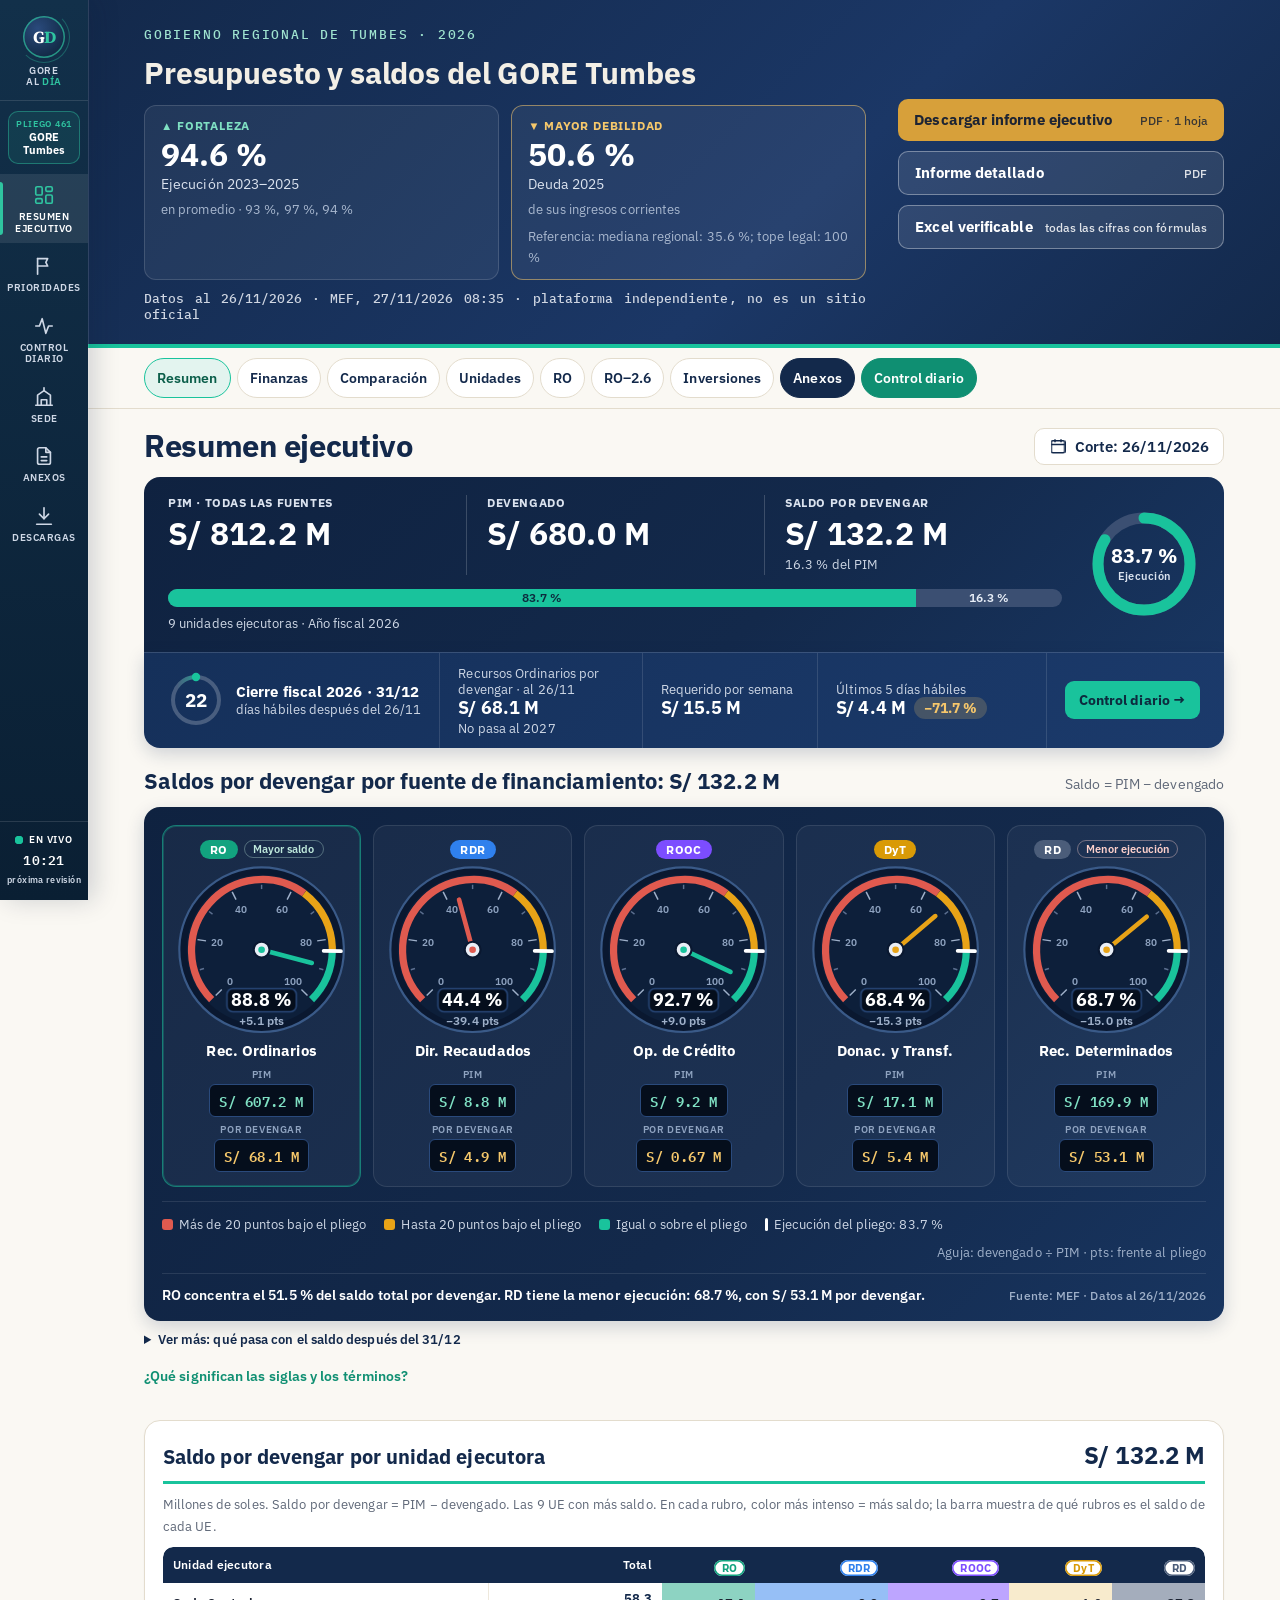
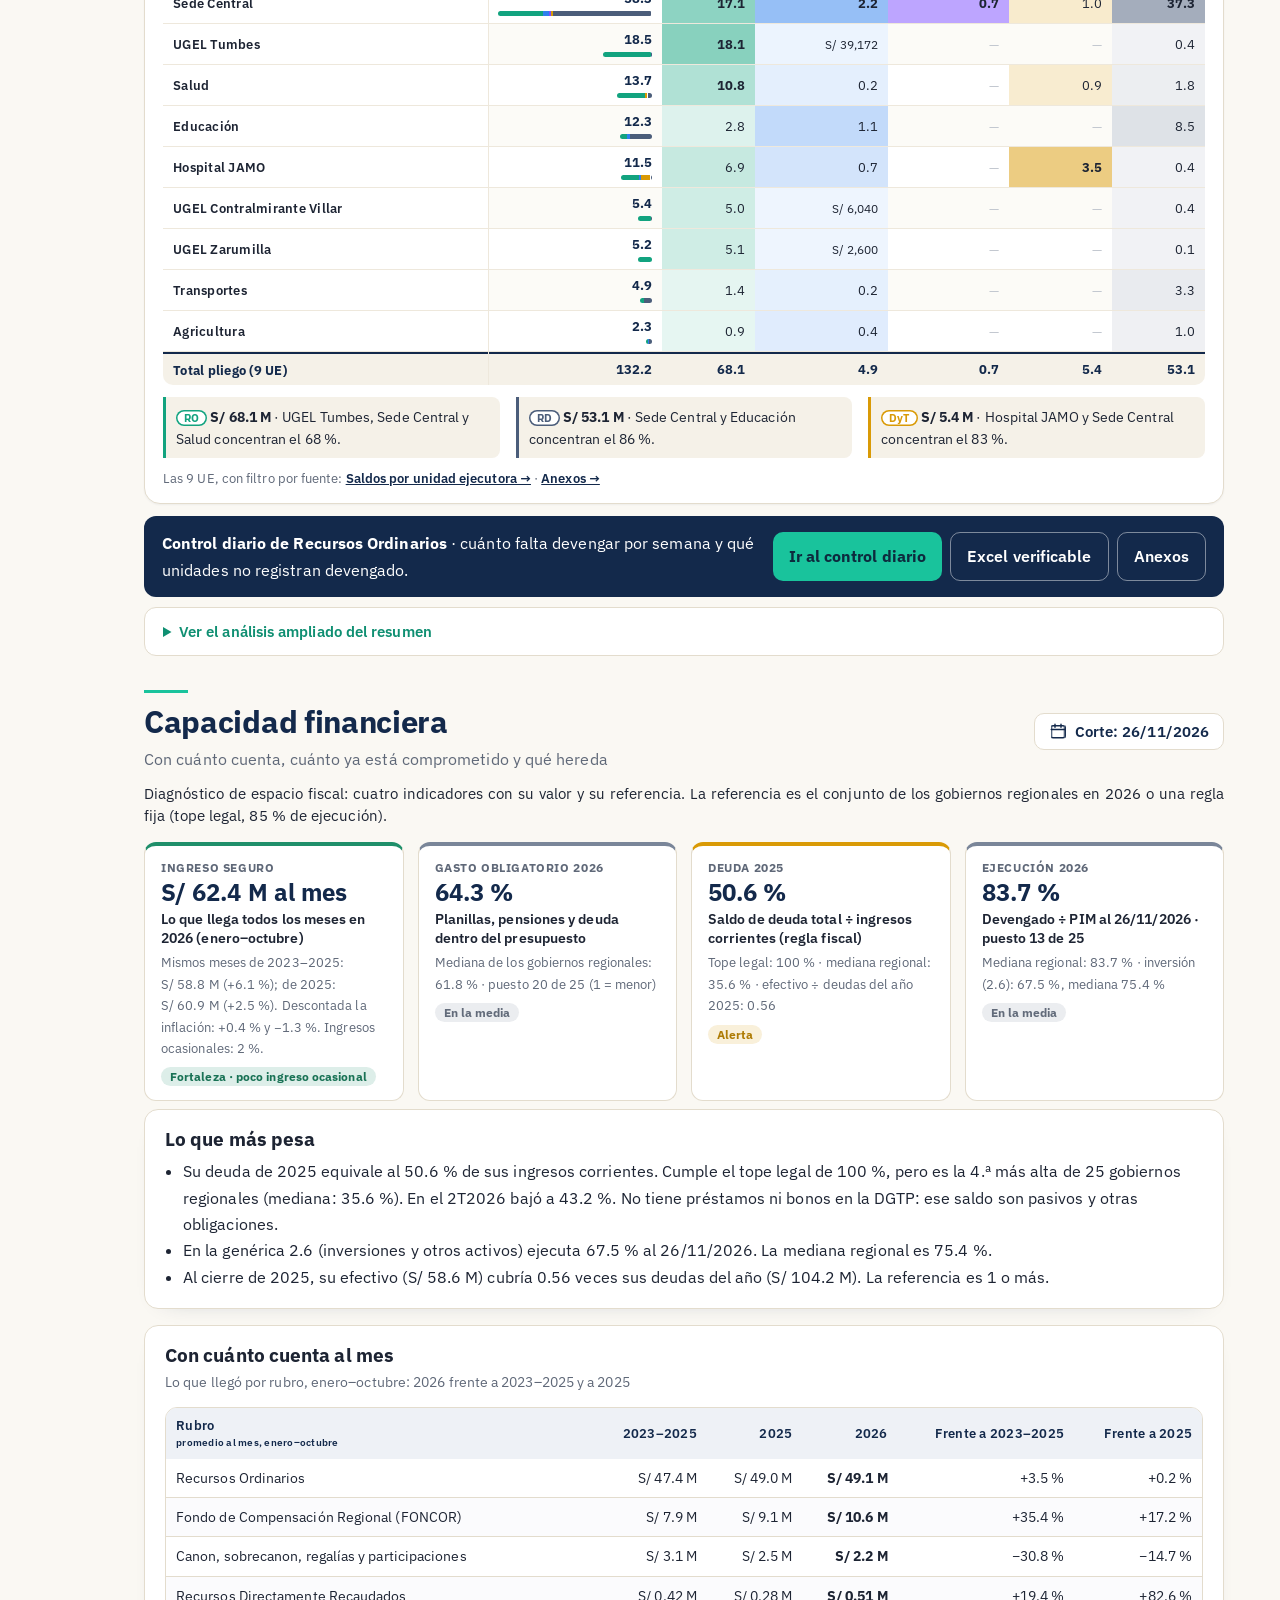
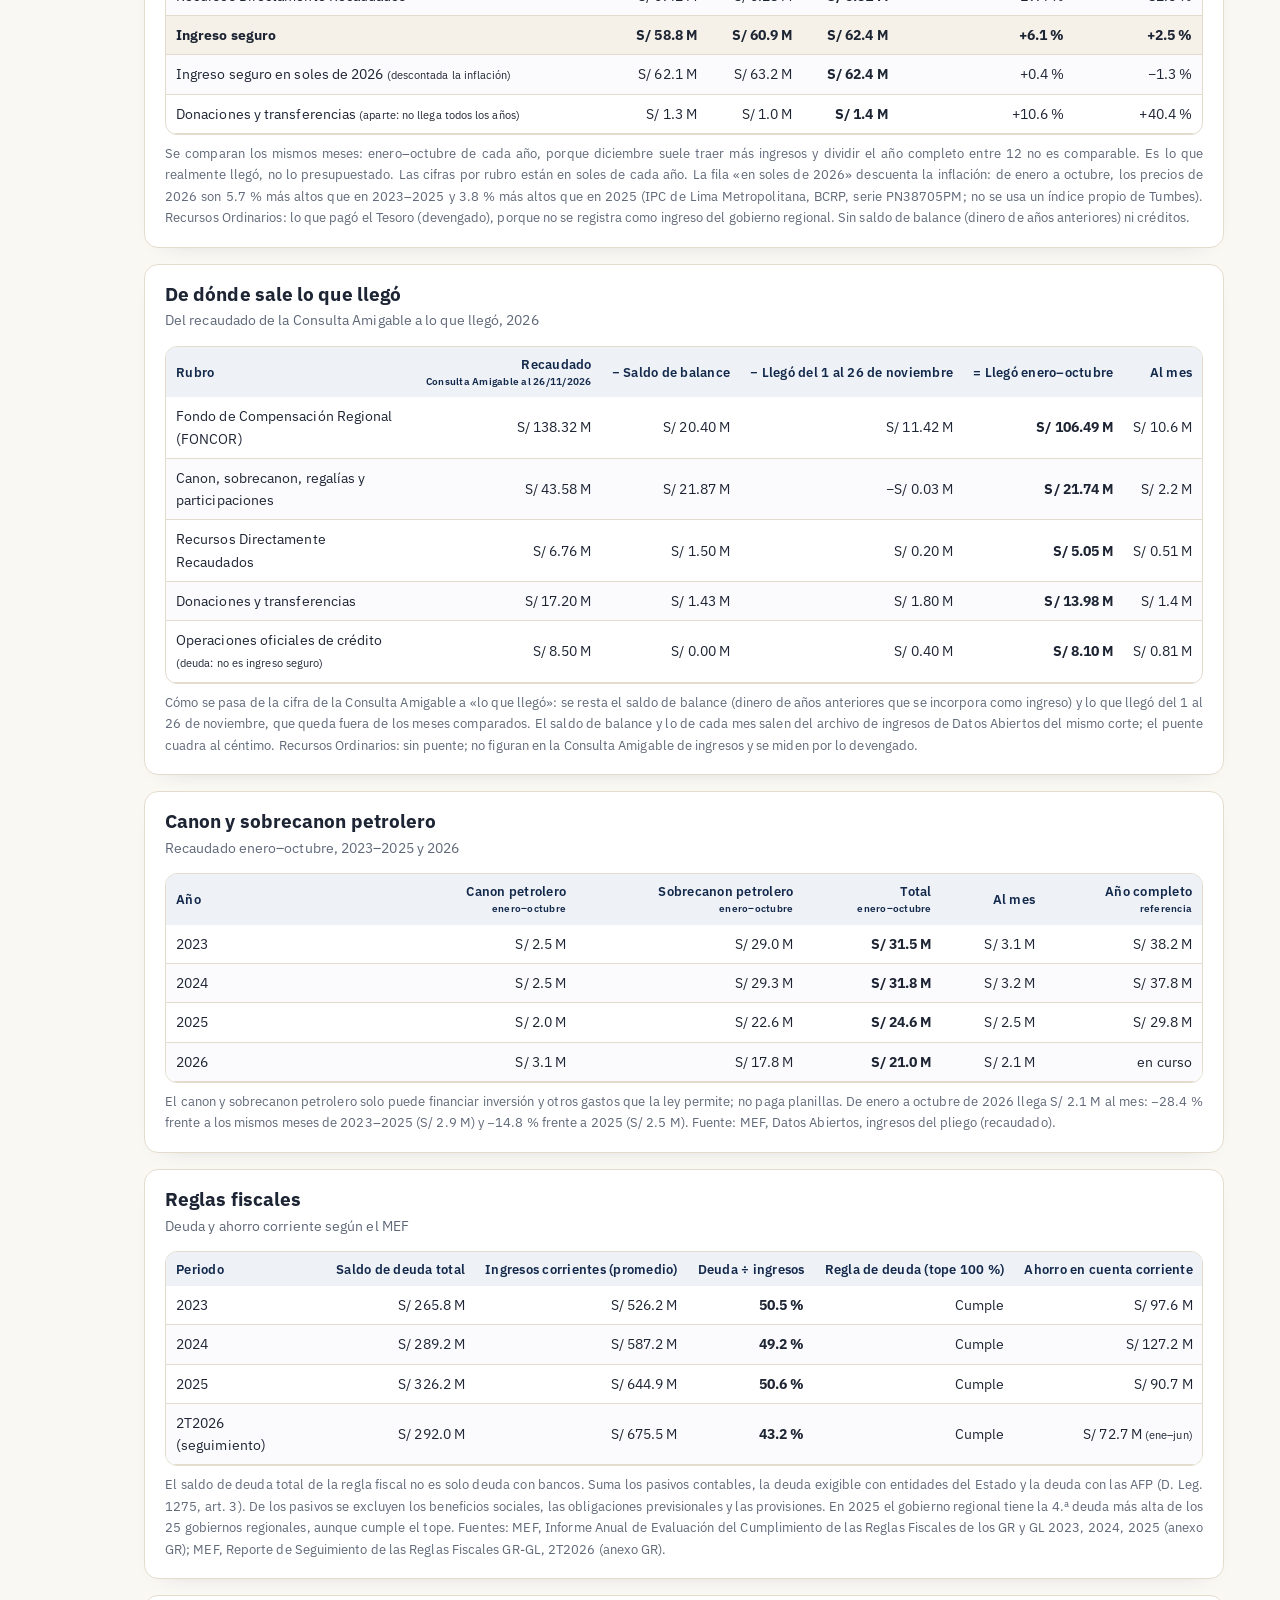
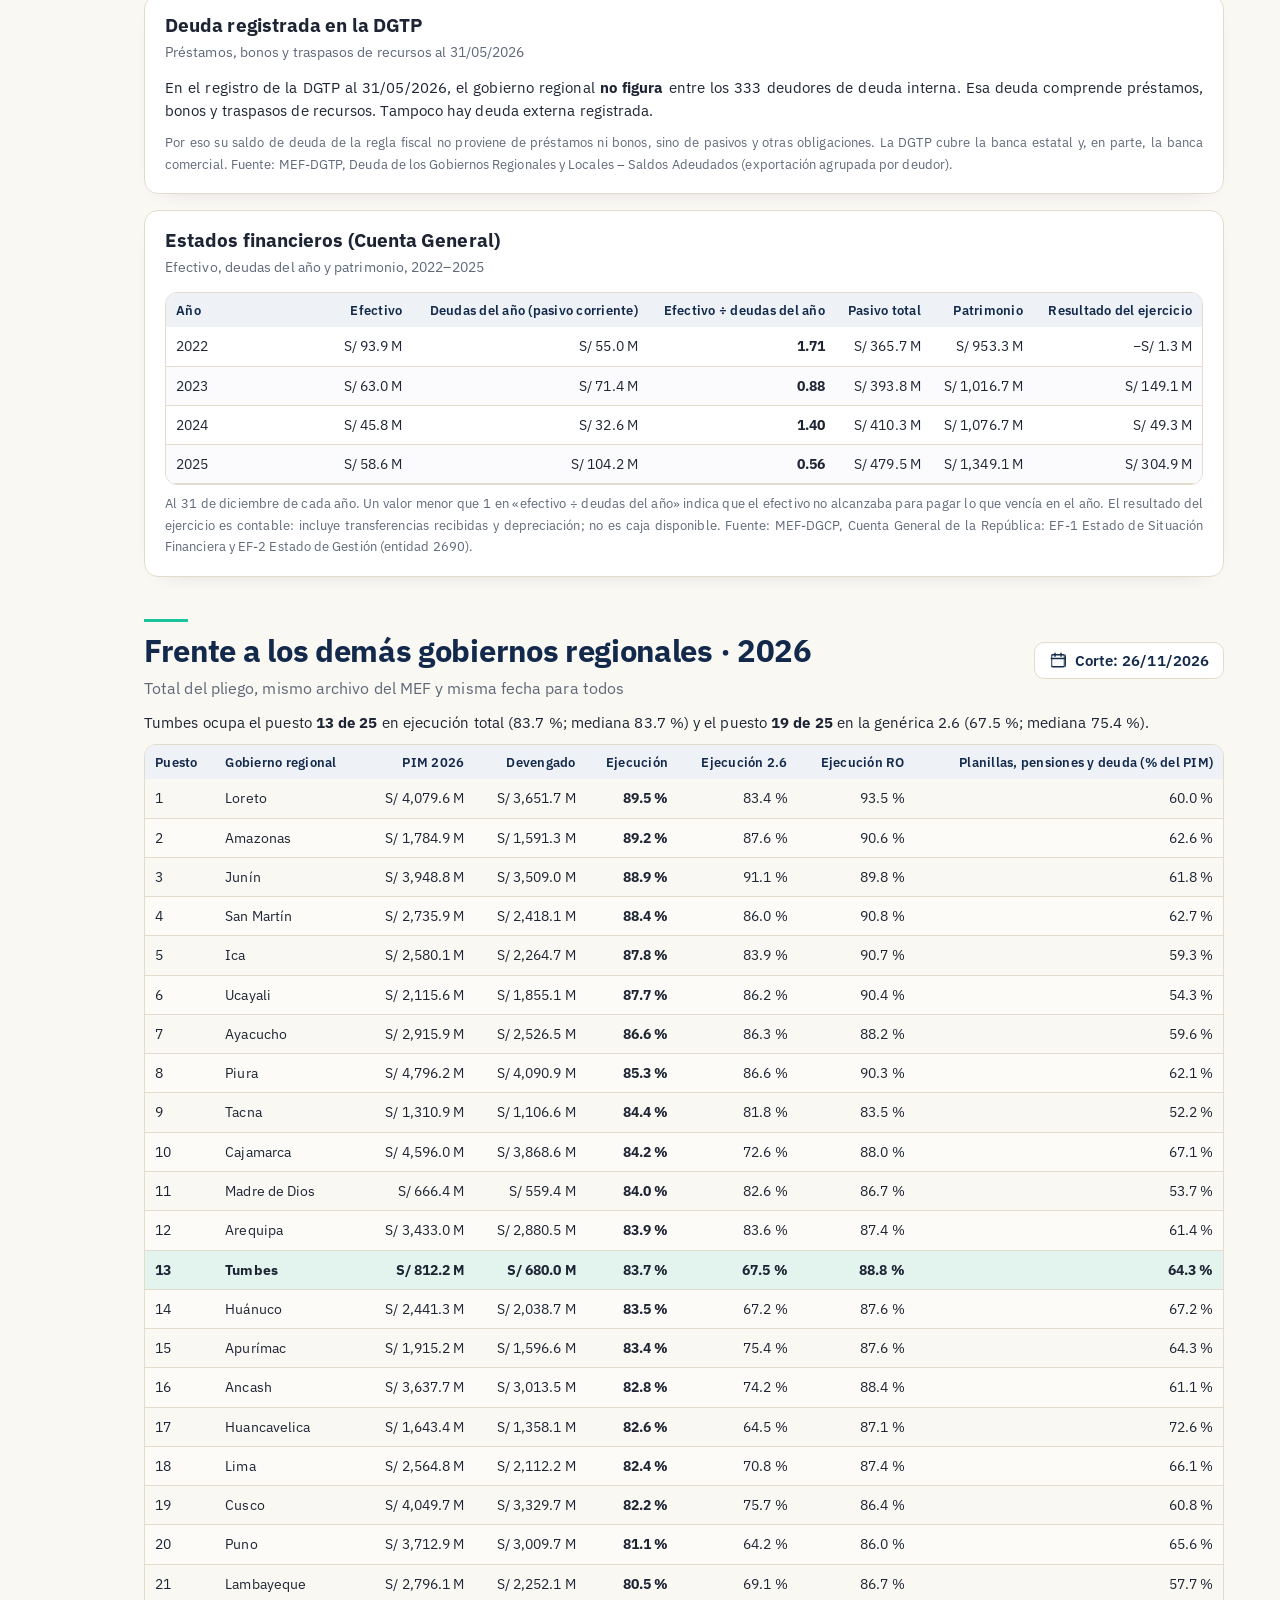
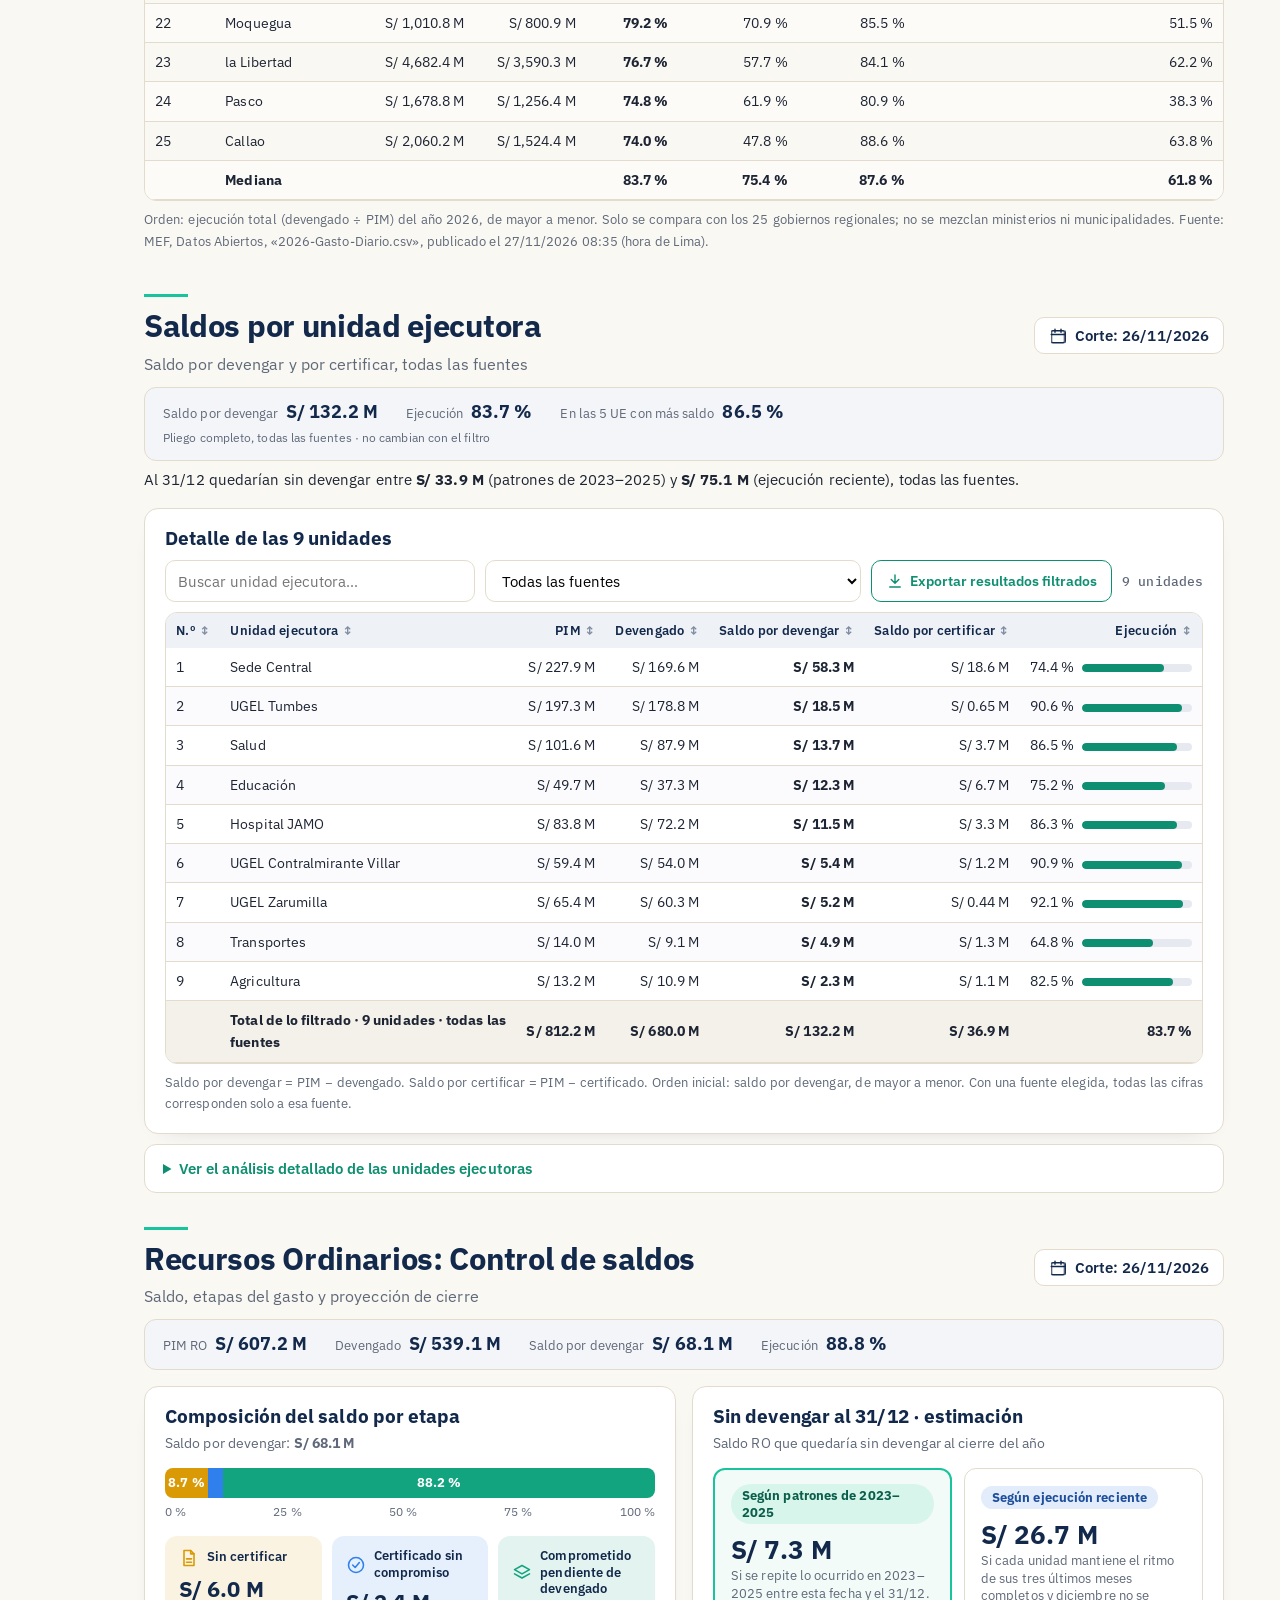
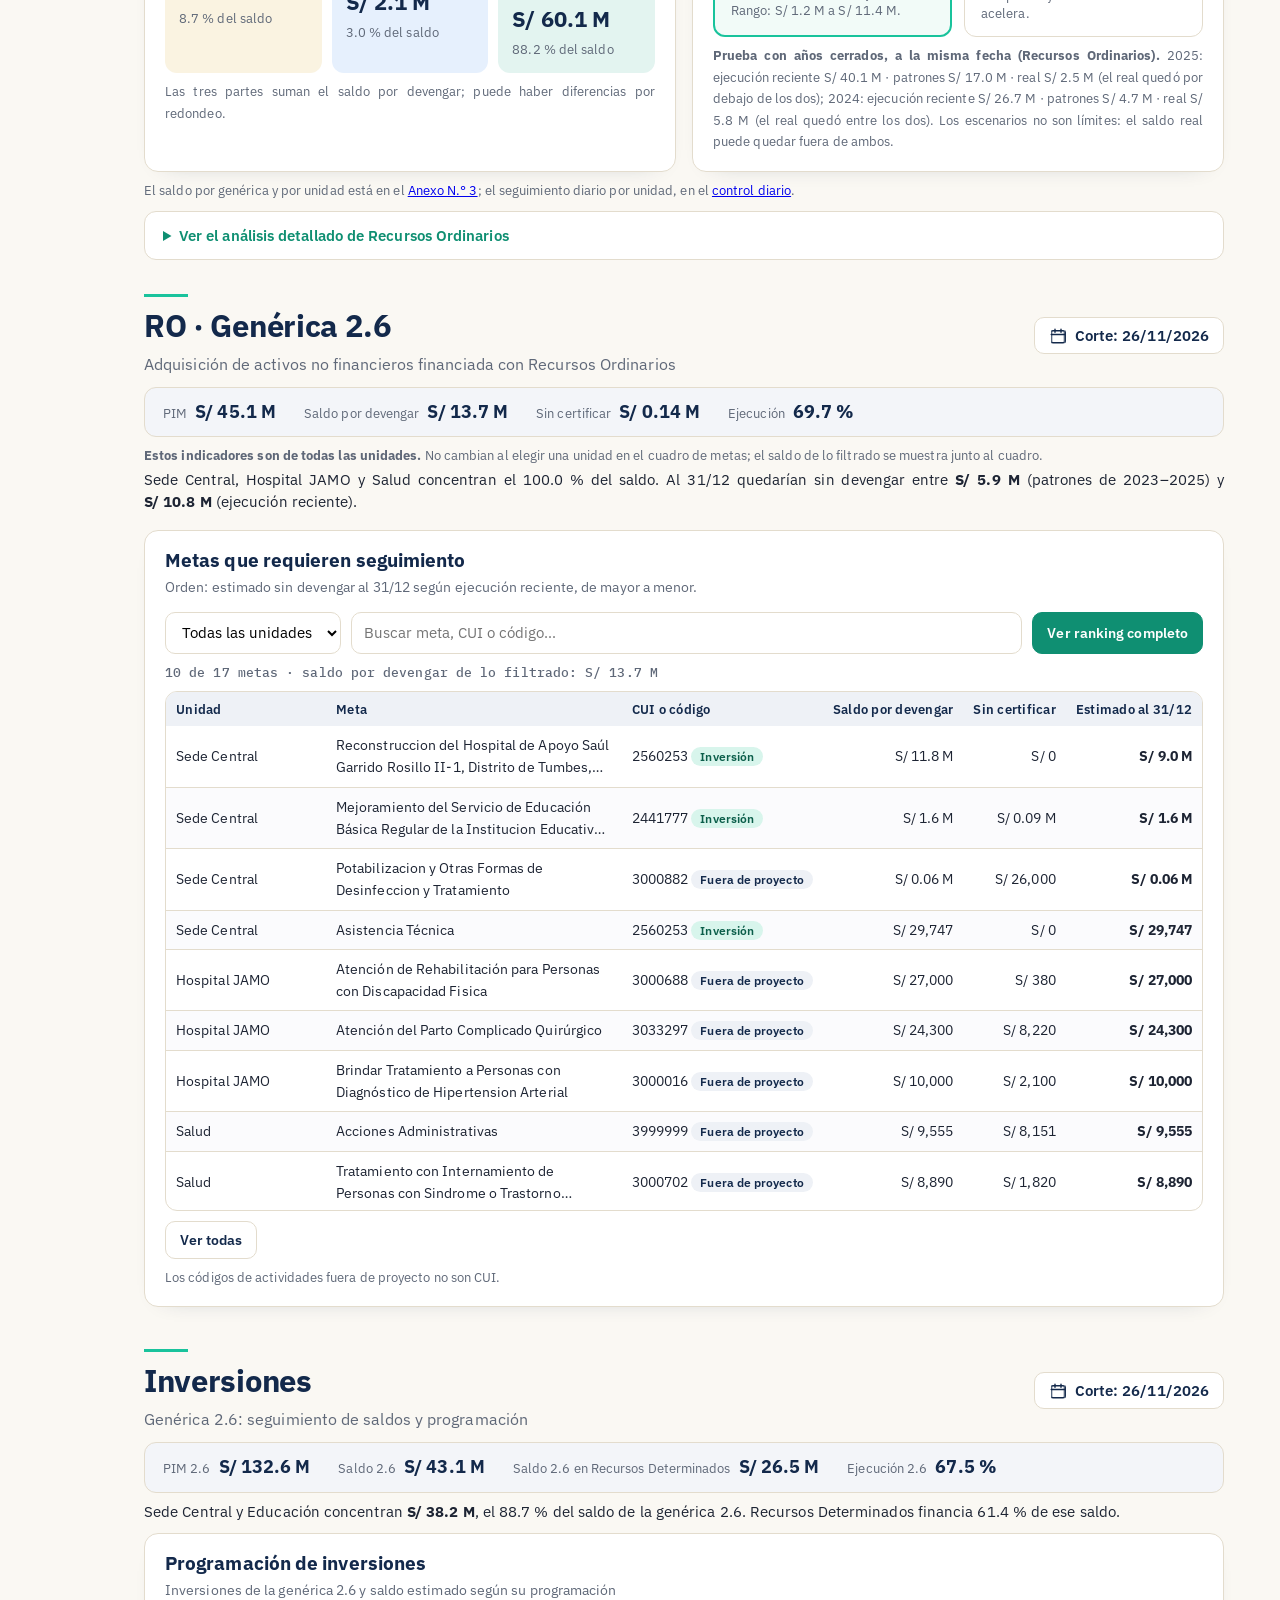
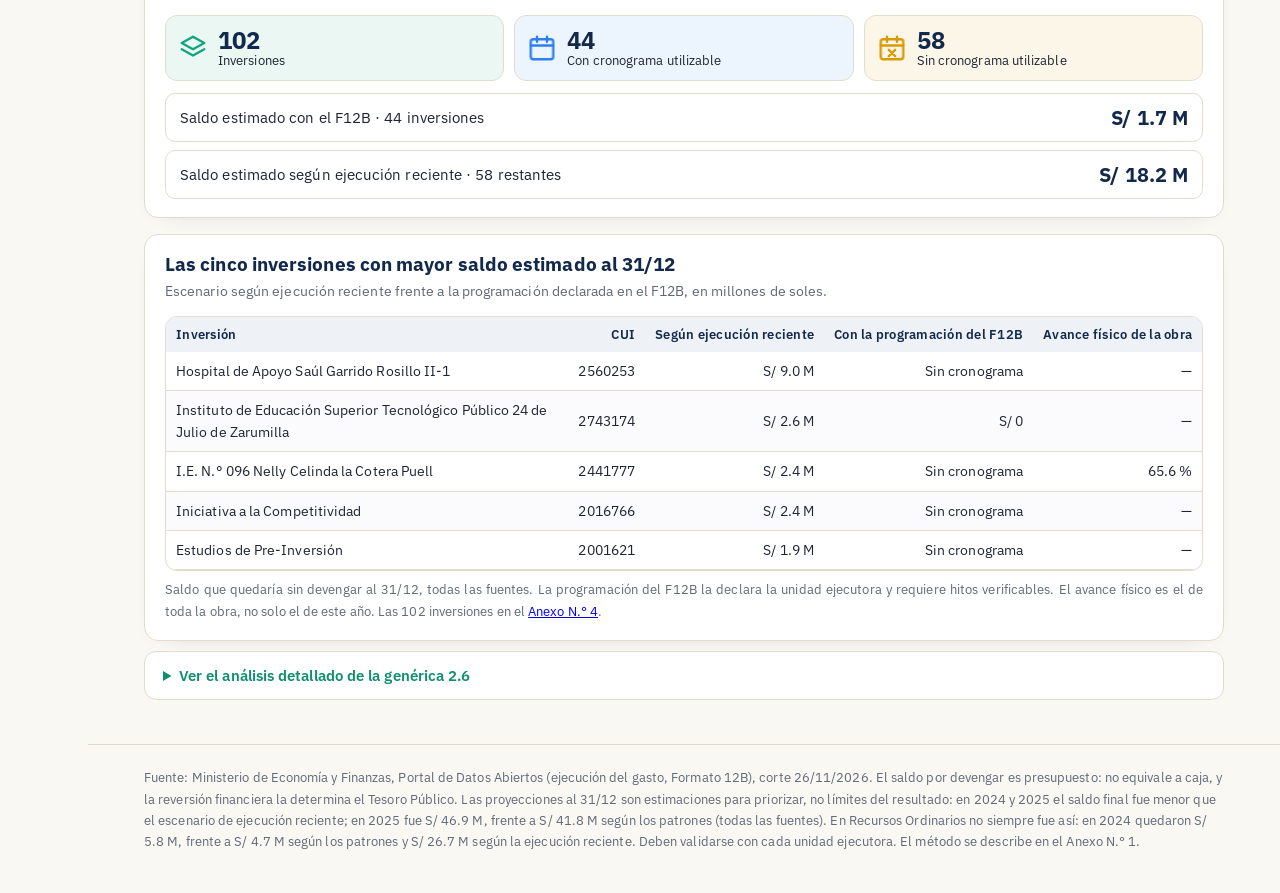
==== commit 79f9be5d: "Control RO GORE Tumbes: consulta sin corte nuevo · informe al 26/11/2026" ====
--- a/goretumbes/index.html
+++ b/goretumbes/index.html
@@ -1,4 +1,4 @@
-<!doctype html><html lang="es"><head><meta charset="utf-8"><meta name="viewport" content="width=device-width, initial-scale=1"><meta name="ctx-csv" content="[&quot;Ámbito: Gobierno Regional del Departamento de Tumbes, pliego 461&quot;, &quot;Corte: 25/11/2026&quot;, &quot;Fuente: Ministerio de Economía y Finanzas, Datos Abiertos (ejecución del gasto y Formato 12B)&quot;, &quot;Importes en soles&quot;]"><title>Presupuesto y saldos del GORE Tumbes al 25/11/2026</title><meta name="description" content="Saldos por ejecutar del Gobierno Regional del Departamento de Tumbes y sus unidades ejecutoras, Recursos Ordinarios, genérica 2.6 y proyección al cierre.">
+<!doctype html><html lang="es"><head><meta charset="utf-8"><meta name="viewport" content="width=device-width, initial-scale=1"><meta name="ctx-csv" content="[&quot;Ámbito: Gobierno Regional del Departamento de Tumbes, pliego 461&quot;, &quot;Corte: 26/11/2026&quot;, &quot;Fuente: Ministerio de Economía y Finanzas, Datos Abiertos (ejecución del gasto y Formato 12B)&quot;, &quot;Importes en soles&quot;]"><title>Presupuesto y saldos del GORE Tumbes al 26/11/2026</title><meta name="description" content="Saldos por ejecutar del Gobierno Regional del Departamento de Tumbes y sus unidades ejecutoras, Recursos Ordinarios, genérica 2.6 y proyección al cierre.">
 <link rel="preconnect" href="https://fonts.googleapis.com"><link rel="stylesheet" href="https://fonts.googleapis.com/css2?family=Source+Serif+4:wght@600;700&family=IBM+Plex+Sans:wght@400;600&family=IBM+Plex+Mono:wght@500;600&display=swap"><style>
 :root{--bg:#faf8f3;--card:#fff;--ink:#1d2433;--muted:#5f6878;--line:#e3dccd;--soft:#f5f1e8;--navy:#13294b;--gold:#d7a03a;--gold-soft:#f6e6c4;
 --f-d:"Source Serif 4",Georgia,serif;--f-t:"IBM Plex Sans","Segoe UI",Arial,sans-serif;--f-m:"IBM Plex Mono",Consolas,monospace;color-scheme:light}
@@ -436,15 +436,15 @@
 .ttab.fichas td:first-child::before{content:none}
 .ttab.fichas tr.tot{background:#f3efe6}
 }
-</style><meta property="og:type" content="website"><meta property="og:site_name" content="GORE al Día"><meta property="og:title" content="Presupuesto y saldos del GORE Tumbes al 25/11/2026"><meta property="og:description" content="Saldos por ejecutar del Gobierno Regional del Departamento de Tumbes y sus unidades ejecutoras, Recursos Ordinarios, genérica 2.6 y proyección al cierre."><meta property="og:url" content="https://gorealdia.github.io/goretumbes/"><meta property="og:image" content="https://gorealdia.github.io/herramientas/compartir.png"><meta property="og:image:width" content="1200"><meta property="og:image:height" content="630"><meta property="og:locale" content="es_PE"><meta name="twitter:card" content="summary_large_image">
+</style><meta property="og:type" content="website"><meta property="og:site_name" content="GORE al Día"><meta property="og:title" content="Presupuesto y saldos del GORE Tumbes al 26/11/2026"><meta property="og:description" content="Saldos por ejecutar del Gobierno Regional del Departamento de Tumbes y sus unidades ejecutoras, Recursos Ordinarios, genérica 2.6 y proyección al cierre."><meta property="og:url" content="https://gorealdia.github.io/goretumbes/"><meta property="og:image" content="https://gorealdia.github.io/herramientas/compartir.png"><meta property="og:image:width" content="1200"><meta property="og:image:height" content="630"><meta property="og:locale" content="es_PE"><meta name="twitter:card" content="summary_large_image">
 <link rel="stylesheet" href="/herramientas/marco.css"><script src="/herramientas/portal.js"></script><script src="/herramientas/marco.js"></script>
 </head><body>
-<header class="cab2w"><div class="wrap cab2"><div class="cab-txt"><div class="eyebrow">Gobierno Regional de Tumbes · 2026</div><h1>Presupuesto y saldos del GORE Tumbes</h1><div class="cab-kp"><div class="cab-k fo"><div class="cab-k-t">▲ Fortaleza</div><div class="cab-k-v">94.6&nbsp;%</div><div class="cab-k-n">Ejecución 2023–2025</div><div class="cab-k-d">en promedio · 93 %, 97 %, 94 %</div></div><div class="cab-k de alerta"><div class="cab-k-t">▼ Mayor debilidad</div><div class="cab-k-v">50.6&nbsp;%</div><div class="cab-k-n">Deuda 2025</div><div class="cab-k-d">de sus ingresos corrientes</div><div class="cab-k-d">Referencia: mediana regional: 35.6 %; tope legal: 100 %</div></div></div><p class="meta-cab">Datos al 25/11/2026 · MEF, 26/11/2026 09:05 · plataforma independiente, no es un sitio oficial</p></div><div class="desc-cab" aria-label="Informes para descargar"><a class="b-oro" href="descargas/Informe_ejecutivo_GORE_Tumbes_2026_al_20261125.pdf" download>Descargar informe ejecutivo<small>PDF · 1 hoja</small></a><a class="b-sec" href="descargas/Informe_detallado_GORE_Tumbes_2026_al_20261125.pdf" download>Informe detallado<small>PDF</small></a><a class="b-sec" href="descargas/Saldos_GORE_Tumbes_2026_al_20261125.xlsx" download>Excel verificable<small>todas las cifras con fórmulas</small></a></div></div></header>
+<header class="cab2w"><div class="wrap cab2"><div class="cab-txt"><div class="eyebrow">Gobierno Regional de Tumbes · 2026</div><h1>Presupuesto y saldos del GORE Tumbes</h1><div class="cab-kp"><div class="cab-k fo"><div class="cab-k-t">▲ Fortaleza</div><div class="cab-k-v">94.6&nbsp;%</div><div class="cab-k-n">Ejecución 2023–2025</div><div class="cab-k-d">en promedio · 93 %, 97 %, 94 %</div></div><div class="cab-k de alerta"><div class="cab-k-t">▼ Mayor debilidad</div><div class="cab-k-v">50.6&nbsp;%</div><div class="cab-k-n">Deuda 2025</div><div class="cab-k-d">de sus ingresos corrientes</div><div class="cab-k-d">Referencia: mediana regional: 35.6 %; tope legal: 100 %</div></div></div><p class="meta-cab">Datos al 26/11/2026 · MEF, 27/11/2026 08:35 · plataforma independiente, no es un sitio oficial</p></div><div class="desc-cab" aria-label="Informes para descargar"><a class="b-oro" href="descargas/Informe_ejecutivo_GORE_Tumbes_2026_al_20261126.pdf" download>Descargar informe ejecutivo<small>PDF · 1 hoja</small></a><a class="b-sec" href="descargas/Informe_detallado_GORE_Tumbes_2026_al_20261126.pdf" download>Informe detallado<small>PDF</small></a><a class="b-sec" href="descargas/Saldos_GORE_Tumbes_2026_al_20261126.xlsx" download>Excel verificable<small>todas las cifras con fórmulas</small></a></div></div></header>
 <nav class="saltos" aria-label="Secciones"><div class="wrap"><a href="#resumen">Resumen</a><a href="#finanzas">Finanzas</a><a href="#pares">Comparación</a><a href="#unidades">Unidades</a><a href="#ro">RO</a><a href="#ro26">RO–2.6</a><a href="#g26">Inversiones</a><a class="prim" href="anexos.html">Anexos</a><a class="prim" style="background:var(--turq-d);border-color:var(--turq-d)" href="ro/">Control diario</a></div></nav>
 <main>
 <section id="resumen"><div class="wrap"><div class="res-cab"><div><h2>Resumen ejecutivo</h2><p class="sub2">Presupuesto y saldos por fuente de financiamiento</p></div>
-<div class="corte"><b><svg width="18" height="18" viewBox="0 0 24 24" fill="none" stroke="currentColor" stroke-width="2" aria-hidden="true"><rect x="3" y="5" width="18" height="16" rx="2"/><path d="M3 10h18M8 3v4M16 3v4"/></svg>Corte: 25/11/2026</b><small>Importes en millones de soles (M)</small></div></div>
-<div class="franja" role="group" aria-label="Presupuesto del pliego, todas las fuentes"><div class="izq"><div class="nums"><div><small>PIM · todas las fuentes</small><b>S/ 812.2 M</b></div><div><small>Devengado</small><b>S/ 676.0 M</b></div><div><small>Saldo por devengar</small><b>S/ 136.2 M</b><span class="sb">16.8 % del PIM</span></div></div><div class="barra2" role="img" aria-label="Devengado 83.2 %, por devengar 16.8 %"><i style="width:83.2%">83.2 %</i><span>16.8 %</span></div><div class="pie2">9 unidades ejecutoras · Año fiscal 2026</div></div><div class="anillo-s"><svg width="112" height="112" viewBox="0 0 112 112" aria-hidden="true"><circle cx="56" cy="56" r="46" fill="none" stroke="#3b4f72" stroke-width="11"/><circle cx="56" cy="56" r="46" fill="none" stroke="#19c39c" stroke-width="11" stroke-linecap="round" transform="rotate(-90 56 56)" stroke-dasharray="240.6 289.0"/></svg><div><b>83.2 %</b><small>Ejecución</small></div></div></div>
+<div class="corte"><b><svg width="18" height="18" viewBox="0 0 24 24" fill="none" stroke="currentColor" stroke-width="2" aria-hidden="true"><rect x="3" y="5" width="18" height="16" rx="2"/><path d="M3 10h18M8 3v4M16 3v4"/></svg>Corte: 26/11/2026</b><small>Importes en millones de soles (M)</small></div></div>
+<div class="franja" role="group" aria-label="Presupuesto del pliego, todas las fuentes"><div class="izq"><div class="nums"><div><small>PIM · todas las fuentes</small><b>S/ 812.2 M</b></div><div><small>Devengado</small><b>S/ 680.0 M</b></div><div><small>Saldo por devengar</small><b>S/ 132.2 M</b><span class="sb">16.3 % del PIM</span></div></div><div class="barra2" role="img" aria-label="Devengado 83.7 %, por devengar 16.3 %"><i style="width:83.7%">83.7 %</i><span>16.3 %</span></div><div class="pie2">9 unidades ejecutoras · Año fiscal 2026</div></div><div class="anillo-s"><svg width="112" height="112" viewBox="0 0 112 112" aria-hidden="true"><circle cx="56" cy="56" r="46" fill="none" stroke="#3b4f72" stroke-width="11"/><circle cx="56" cy="56" r="46" fill="none" stroke="#19c39c" stroke-width="11" stroke-linecap="round" transform="rotate(-90 56 56)" stroke-dasharray="242.0 289.0"/></svg><div><b>83.7 %</b><small>Ejecución</small></div></div></div>
 <div class="cierre" role="group" aria-label="Cierre fiscal 2026: Recursos Ordinarios" data-src="ro/datos.json" hidden>
 <div class="c-plazo plazo"><span class="reloj" aria-hidden="true"><svg width="56" height="56" viewBox="0 0 56 56">
 <defs><linearGradient id="estela" x1="0" y1="0" x2="1" y2="0"><stop offset="0" stop-color="#19c39c" stop-opacity="0"/><stop offset="1" stop-color="#19c39c" stop-opacity=".6"/></linearGradient></defs>
@@ -467,11 +467,11 @@
 if(w.base)q('.k-base').textContent=w.base.charAt(0).toUpperCase()+w.base.slice(1);
 if(w.nec_sem>0){var p=(w.real_sem-w.nec_sem)/w.nec_sem*100,e=q('.k-dif');
 e.textContent=(p>=0?'+':'−')+Math.abs(p).toFixed(1)+' %';e.title=(p>=0?'Por encima':'Por debajo')+' del ritmo requerido';e.className='dif k-dif '+(p>=0?'v':'a')}
-c.hidden=false}).catch(function(){})})();</script><div class="fuentes-cab"><h3>Saldos por devengar por fuente de financiamiento: <b style="white-space:nowrap">S/ 136.2 M</b></h3><span>Saldo = PIM − devengado</span></div>
-<div class="cabina" role="group" aria-label="Ejecución por fuente de financiamiento frente al pliego"><div class="cabina-ins"><article class="ins top"><div class="ins-cab"><span class="ins-sg" style="--c:#12a37f">RO</span><span class="ins-b">Mayor saldo</span></div><svg class="dial" viewBox="0 0 120 118" role="img" aria-label="RO: ejecución 88.2 %, sobre la ejecución del pliego (83.2 %)"><circle cx="60" cy="58" r="57" class="bisel"/><circle cx="60" cy="58" r="52" class="fondo"/><path d="M25.4 92.6 A49 49 0 0 1 88.6 18.2" stroke="#e05a4f" class="zn"/><path d="M88.6 18.2 A49 49 0 0 1 109.0 57.8" stroke="#e8a317" class="zn"/><path d="M109.0 57.8 A49 49 0 0 1 94.6 92.6" stroke="#19c39c" class="zn"/><line x1="28.2" y1="89.8" x2="32.4" y2="85.6" stroke="#9fb0c9" stroke-width="1"/><text x="38.1" y="82.4" class="tk">0</text><line x1="15.6" y1="51.0" x2="21.5" y2="51.9" stroke="#9fb0c9" stroke-width="1"/><text x="29.4" y="55.7" class="tk">20</text><line x1="39.6" y1="17.9" x2="42.3" y2="23.3" stroke="#9fb0c9" stroke-width="1"/><text x="45.9" y="32.9" class="tk">40</text><line x1="80.4" y1="17.9" x2="77.7" y2="23.3" stroke="#9fb0c9" stroke-width="1"/><text x="74.1" y="32.9" class="tk">60</text><line x1="104.4" y1="51.0" x2="98.5" y2="51.9" stroke="#9fb0c9" stroke-width="1"/><text x="90.6" y="55.7" class="tk">80</text><line x1="91.8" y1="89.8" x2="87.6" y2="85.6" stroke="#9fb0c9" stroke-width="1"/><text x="81.9" y="82.4" class="tk">100</text><line x1="17.2" y1="71.9" x2="20.1" y2="71.0" stroke="#5d7090" stroke-width="1"/><line x1="23.6" y1="31.5" x2="26.0" y2="33.3" stroke="#5d7090" stroke-width="1"/><line x1="60.0" y1="13.0" x2="60.0" y2="16.0" stroke="#5d7090" stroke-width="1"/><line x1="96.4" y1="31.5" x2="94.0" y2="33.3" stroke="#5d7090" stroke-width="1"/><line x1="102.8" y1="71.9" x2="99.9" y2="71.0" stroke="#5d7090" stroke-width="1"/><line x1="115.0" y1="57.7" x2="103.0" y2="57.8" class="ref"/><line x1="60" y1="58" x2="95.0" y2="66.2" stroke="#19c39c" class="aguja"/><circle cx="60" cy="58" r="5.5" class="eje"/><circle cx="60" cy="58" r="2.3" fill="#19c39c" class="pulso"/><rect x="36" y="85" width="48" height="16" rx="4" class="ventana"/><text x="60" y="97" class="val">88.2 %</text><text x="60" y="110" class="pts">+5.0 pts</text></svg><div class="ins-txt"><h4 title="Recursos Ordinarios">Rec. Ordinarios</h4><div class="odo-l">PIM</div><div class="odo">S/ 607.2 M</div><div class="odo-l">Por devengar</div><div class="odo r">S/ 71.5 M</div></div></article><article class="ins"><div class="ins-cab"><span class="ins-sg" style="--c:#2f80ed">RDR</span></div><svg class="dial" viewBox="0 0 120 118" role="img" aria-label="RDR: ejecución 44.1 %, bajo la ejecución del pliego (83.2 %)"><circle cx="60" cy="58" r="57" class="bisel"/><circle cx="60" cy="58" r="52" class="fondo"/><path d="M25.4 92.6 A49 49 0 0 1 88.6 18.2" stroke="#e05a4f" class="zn"/><path d="M88.6 18.2 A49 49 0 0 1 109.0 57.8" stroke="#e8a317" class="zn"/><path d="M109.0 57.8 A49 49 0 0 1 94.6 92.6" stroke="#19c39c" class="zn"/><line x1="28.2" y1="89.8" x2="32.4" y2="85.6" stroke="#9fb0c9" stroke-width="1"/><text x="38.1" y="82.4" class="tk">0</text><line x1="15.6" y1="51.0" x2="21.5" y2="51.9" stroke="#9fb0c9" stroke-width="1"/><text x="29.4" y="55.7" class="tk">20</text><line x1="39.6" y1="17.9" x2="42.3" y2="23.3" stroke="#9fb0c9" stroke-width="1"/><text x="45.9" y="32.9" class="tk">40</text><line x1="80.4" y1="17.9" x2="77.7" y2="23.3" stroke="#9fb0c9" stroke-width="1"/><text x="74.1" y="32.9" class="tk">60</text><line x1="104.4" y1="51.0" x2="98.5" y2="51.9" stroke="#9fb0c9" stroke-width="1"/><text x="90.6" y="55.7" class="tk">80</text><line x1="91.8" y1="89.8" x2="87.6" y2="85.6" stroke="#9fb0c9" stroke-width="1"/><text x="81.9" y="82.4" class="tk">100</text><line x1="17.2" y1="71.9" x2="20.1" y2="71.0" stroke="#5d7090" stroke-width="1"/><line x1="23.6" y1="31.5" x2="26.0" y2="33.3" stroke="#5d7090" stroke-width="1"/><line x1="60.0" y1="13.0" x2="60.0" y2="16.0" stroke="#5d7090" stroke-width="1"/><line x1="96.4" y1="31.5" x2="94.0" y2="33.3" stroke="#5d7090" stroke-width="1"/><line x1="102.8" y1="71.9" x2="99.9" y2="71.0" stroke="#5d7090" stroke-width="1"/><line x1="115.0" y1="57.7" x2="103.0" y2="57.8" class="ref"/><line x1="60" y1="58" x2="50.1" y2="23.4" stroke="#e05a4f" class="aguja"/><circle cx="60" cy="58" r="5.5" class="eje"/><circle cx="60" cy="58" r="2.3" fill="#e05a4f" class="pulso"/><rect x="36" y="85" width="48" height="16" rx="4" class="ventana"/><text x="60" y="97" class="val">44.1 %</text><text x="60" y="110" class="pts">−39.1 pts</text></svg><div class="ins-txt"><h4 title="Recursos Directamente Recaudados">Dir. Recaudados</h4><div class="odo-l">PIM</div><div class="odo">S/ 8.8 M</div><div class="odo-l">Por devengar</div><div class="odo r">S/ 4.9 M</div></div></article><article class="ins"><div class="ins-cab"><span class="ins-sg" style="--c:#7c4dff">ROOC</span></div><svg class="dial" viewBox="0 0 120 118" role="img" aria-label="ROOC: ejecución 92.7 %, sobre la ejecución del pliego (83.2 %)"><circle cx="60" cy="58" r="57" class="bisel"/><circle cx="60" cy="58" r="52" class="fondo"/><path d="M25.4 92.6 A49 49 0 0 1 88.6 18.2" stroke="#e05a4f" class="zn"/><path d="M88.6 18.2 A49 49 0 0 1 109.0 57.8" stroke="#e8a317" class="zn"/><path d="M109.0 57.8 A49 49 0 0 1 94.6 92.6" stroke="#19c39c" class="zn"/><line x1="28.2" y1="89.8" x2="32.4" y2="85.6" stroke="#9fb0c9" stroke-width="1"/><text x="38.1" y="82.4" class="tk">0</text><line x1="15.6" y1="51.0" x2="21.5" y2="51.9" stroke="#9fb0c9" stroke-width="1"/><text x="29.4" y="55.7" class="tk">20</text><line x1="39.6" y1="17.9" x2="42.3" y2="23.3" stroke="#9fb0c9" stroke-width="1"/><text x="45.9" y="32.9" class="tk">40</text><line x1="80.4" y1="17.9" x2="77.7" y2="23.3" stroke="#9fb0c9" stroke-width="1"/><text x="74.1" y="32.9" class="tk">60</text><line x1="104.4" y1="51.0" x2="98.5" y2="51.9" stroke="#9fb0c9" stroke-width="1"/><text x="90.6" y="55.7" class="tk">80</text><line x1="91.8" y1="89.8" x2="87.6" y2="85.6" stroke="#9fb0c9" stroke-width="1"/><text x="81.9" y="82.4" class="tk">100</text><line x1="17.2" y1="71.9" x2="20.1" y2="71.0" stroke="#5d7090" stroke-width="1"/><line x1="23.6" y1="31.5" x2="26.0" y2="33.3" stroke="#5d7090" stroke-width="1"/><line x1="60.0" y1="13.0" x2="60.0" y2="16.0" stroke="#5d7090" stroke-width="1"/><line x1="96.4" y1="31.5" x2="94.0" y2="33.3" stroke="#5d7090" stroke-width="1"/><line x1="102.8" y1="71.9" x2="99.9" y2="71.0" stroke="#5d7090" stroke-width="1"/><line x1="115.0" y1="57.7" x2="103.0" y2="57.8" class="ref"/><line x1="60" y1="58" x2="92.5" y2="73.4" stroke="#19c39c" class="aguja"/><circle cx="60" cy="58" r="5.5" class="eje"/><circle cx="60" cy="58" r="2.3" fill="#19c39c" class="pulso"/><rect x="36" y="85" width="48" height="16" rx="4" class="ventana"/><text x="60" y="97" class="val">92.7 %</text><text x="60" y="110" class="pts">+9.5 pts</text></svg><div class="ins-txt"><h4 title="Recursos por Operaciones Oficiales de Crédito">Op. de Crédito</h4><div class="odo-l">PIM</div><div class="odo">S/ 9.2 M</div><div class="odo-l">Por devengar</div><div class="odo r">S/ 0.67 M</div></div></article><article class="ins"><div class="ins-cab"><span class="ins-sg" style="--c:#d99a06">DyT</span></div><svg class="dial" viewBox="0 0 120 118" role="img" aria-label="DyT: ejecución 68.1 %, bajo la ejecución del pliego (83.2 %)"><circle cx="60" cy="58" r="57" class="bisel"/><circle cx="60" cy="58" r="52" class="fondo"/><path d="M25.4 92.6 A49 49 0 0 1 88.6 18.2" stroke="#e05a4f" class="zn"/><path d="M88.6 18.2 A49 49 0 0 1 109.0 57.8" stroke="#e8a317" class="zn"/><path d="M109.0 57.8 A49 49 0 0 1 94.6 92.6" stroke="#19c39c" class="zn"/><line x1="28.2" y1="89.8" x2="32.4" y2="85.6" stroke="#9fb0c9" stroke-width="1"/><text x="38.1" y="82.4" class="tk">0</text><line x1="15.6" y1="51.0" x2="21.5" y2="51.9" stroke="#9fb0c9" stroke-width="1"/><text x="29.4" y="55.7" class="tk">20</text><line x1="39.6" y1="17.9" x2="42.3" y2="23.3" stroke="#9fb0c9" stroke-width="1"/><text x="45.9" y="32.9" class="tk">40</text><line x1="80.4" y1="17.9" x2="77.7" y2="23.3" stroke="#9fb0c9" stroke-width="1"/><text x="74.1" y="32.9" class="tk">60</text><line x1="104.4" y1="51.0" x2="98.5" y2="51.9" stroke="#9fb0c9" stroke-width="1"/><text x="90.6" y="55.7" class="tk">80</text><line x1="91.8" y1="89.8" x2="87.6" y2="85.6" stroke="#9fb0c9" stroke-width="1"/><text x="81.9" y="82.4" class="tk">100</text><line x1="17.2" y1="71.9" x2="20.1" y2="71.0" stroke="#5d7090" stroke-width="1"/><line x1="23.6" y1="31.5" x2="26.0" y2="33.3" stroke="#5d7090" stroke-width="1"/><line x1="60.0" y1="13.0" x2="60.0" y2="16.0" stroke="#5d7090" stroke-width="1"/><line x1="96.4" y1="31.5" x2="94.0" y2="33.3" stroke="#5d7090" stroke-width="1"/><line x1="102.8" y1="71.9" x2="99.9" y2="71.0" stroke="#5d7090" stroke-width="1"/><line x1="115.0" y1="57.7" x2="103.0" y2="57.8" class="ref"/><line x1="60" y1="58" x2="87.1" y2="34.3" stroke="#e8a317" class="aguja"/><circle cx="60" cy="58" r="5.5" class="eje"/><circle cx="60" cy="58" r="2.3" fill="#e8a317" class="pulso"/><rect x="36" y="85" width="48" height="16" rx="4" class="ventana"/><text x="60" y="97" class="val">68.1 %</text><text x="60" y="110" class="pts">−15.1 pts</text></svg><div class="ins-txt"><h4 title="Donaciones y Transferencias">Donac. y Transf.</h4><div class="odo-l">PIM</div><div class="odo">S/ 17.1 M</div><div class="odo-l">Por devengar</div><div class="odo r">S/ 5.5 M</div></div></article><article class="ins"><div class="ins-cab"><span class="ins-sg" style="--c:#4b5d7a">RD</span><span class="ins-b alerta">Menor ejecución</span></div><svg class="dial" viewBox="0 0 120 118" role="img" aria-label="RD: ejecución 68.4 %, bajo la ejecución del pliego (83.2 %)"><circle cx="60" cy="58" r="57" class="bisel"/><circle cx="60" cy="58" r="52" class="fondo"/><path d="M25.4 92.6 A49 49 0 0 1 88.6 18.2" stroke="#e05a4f" class="zn"/><path d="M88.6 18.2 A49 49 0 0 1 109.0 57.8" stroke="#e8a317" class="zn"/><path d="M109.0 57.8 A49 49 0 0 1 94.6 92.6" stroke="#19c39c" class="zn"/><line x1="28.2" y1="89.8" x2="32.4" y2="85.6" stroke="#9fb0c9" stroke-width="1"/><text x="38.1" y="82.4" class="tk">0</text><line x1="15.6" y1="51.0" x2="21.5" y2="51.9" stroke="#9fb0c9" stroke-width="1"/><text x="29.4" y="55.7" class="tk">20</text><line x1="39.6" y1="17.9" x2="42.3" y2="23.3" stroke="#9fb0c9" stroke-width="1"/><text x="45.9" y="32.9" class="tk">40</text><line x1="80.4" y1="17.9" x2="77.7" y2="23.3" stroke="#9fb0c9" stroke-width="1"/><text x="74.1" y="32.9" class="tk">60</text><line x1="104.4" y1="51.0" x2="98.5" y2="51.9" stroke="#9fb0c9" stroke-width="1"/><text x="90.6" y="55.7" class="tk">80</text><line x1="91.8" y1="89.8" x2="87.6" y2="85.6" stroke="#9fb0c9" stroke-width="1"/><text x="81.9" y="82.4" class="tk">100</text><line x1="17.2" y1="71.9" x2="20.1" y2="71.0" stroke="#5d7090" stroke-width="1"/><line x1="23.6" y1="31.5" x2="26.0" y2="33.3" stroke="#5d7090" stroke-width="1"/><line x1="60.0" y1="13.0" x2="60.0" y2="16.0" stroke="#5d7090" stroke-width="1"/><line x1="96.4" y1="31.5" x2="94.0" y2="33.3" stroke="#5d7090" stroke-width="1"/><line x1="102.8" y1="71.9" x2="99.9" y2="71.0" stroke="#5d7090" stroke-width="1"/><line x1="115.0" y1="57.7" x2="103.0" y2="57.8" class="ref"/><line x1="60" y1="58" x2="87.4" y2="34.7" stroke="#e8a317" class="aguja"/><circle cx="60" cy="58" r="5.5" class="eje"/><circle cx="60" cy="58" r="2.3" fill="#e8a317" class="pulso"/><rect x="36" y="85" width="48" height="16" rx="4" class="ventana"/><text x="60" y="97" class="val">68.4 %</text><text x="60" y="110" class="pts">−14.8 pts</text></svg><div class="ins-txt"><h4 title="Recursos Determinados">Rec. Determinados</h4><div class="odo-l">PIM</div><div class="odo">S/ 169.9 M</div><div class="odo-l">Por devengar</div><div class="odo r">S/ 53.7 M</div></div></article></div>
-<div class="cabina-ley"><span><i style="background:#e05a4f"></i>Más de 20 puntos bajo el pliego</span><span><i style="background:#e8a317"></i>Hasta 20 puntos bajo el pliego</span><span><i style="background:#19c39c"></i>Igual o sobre el pliego</span><span><i class="ley-ref"></i>Ejecución del pliego: 83.2 %</span><span class="ley-txt">Aguja: devengado ÷ PIM · pts: frente al pliego</span></div>
-<div class="cabina-pie"><span>RO concentra el 52.5 % del saldo total por devengar. RD tiene la menor ejecución: 68.4 %, con S/ 53.7 M por devengar.</span><span class="pie-fte">Fuente: MEF · Datos al 25/11/2026</span></div></div><details class="nota-legal"><summary>Ver más: qué pasa con el saldo después del 31/12</summary><p>Después del 31/12 no se compromete ni se devenga con cargo a 2026 (D. Leg. 1440, art. 36). En Recursos Ordinarios, lo no devengado no genera saldo de balance. En las demás fuentes, lo recaudado y no devengado puede incorporarse en 2027 como saldo de balance (art. 50).</p></details>
-<div id="aviso-corte" data-src="ro/datos.json" data-link="ro/" data-corte="2026-11-25"></div><details class="glos glos-claro"><summary>¿Qué significan las siglas y los términos?</summary><dl>
+c.hidden=false}).catch(function(){})})();</script><div class="fuentes-cab"><h3>Saldos por devengar por fuente de financiamiento: <b style="white-space:nowrap">S/ 132.2 M</b></h3><span>Saldo = PIM − devengado</span></div>
+<div class="cabina" role="group" aria-label="Ejecución por fuente de financiamiento frente al pliego"><div class="cabina-ins"><article class="ins top"><div class="ins-cab"><span class="ins-sg" style="--c:#12a37f">RO</span><span class="ins-b">Mayor saldo</span></div><svg class="dial" viewBox="0 0 120 118" role="img" aria-label="RO: ejecución 88.8 %, sobre la ejecución del pliego (83.7 %)"><circle cx="60" cy="58" r="57" class="bisel"/><circle cx="60" cy="58" r="52" class="fondo"/><path d="M25.4 92.6 A49 49 0 0 1 89.5 18.9" stroke="#e05a4f" class="zn"/><path d="M89.5 18.9 A49 49 0 0 1 109.0 58.9" stroke="#e8a317" class="zn"/><path d="M109.0 58.9 A49 49 0 0 1 94.6 92.6" stroke="#19c39c" class="zn"/><line x1="28.2" y1="89.8" x2="32.4" y2="85.6" stroke="#9fb0c9" stroke-width="1"/><text x="38.1" y="82.4" class="tk">0</text><line x1="15.6" y1="51.0" x2="21.5" y2="51.9" stroke="#9fb0c9" stroke-width="1"/><text x="29.4" y="55.7" class="tk">20</text><line x1="39.6" y1="17.9" x2="42.3" y2="23.3" stroke="#9fb0c9" stroke-width="1"/><text x="45.9" y="32.9" class="tk">40</text><line x1="80.4" y1="17.9" x2="77.7" y2="23.3" stroke="#9fb0c9" stroke-width="1"/><text x="74.1" y="32.9" class="tk">60</text><line x1="104.4" y1="51.0" x2="98.5" y2="51.9" stroke="#9fb0c9" stroke-width="1"/><text x="90.6" y="55.7" class="tk">80</text><line x1="91.8" y1="89.8" x2="87.6" y2="85.6" stroke="#9fb0c9" stroke-width="1"/><text x="81.9" y="82.4" class="tk">100</text><line x1="17.2" y1="71.9" x2="20.1" y2="71.0" stroke="#5d7090" stroke-width="1"/><line x1="23.6" y1="31.5" x2="26.0" y2="33.3" stroke="#5d7090" stroke-width="1"/><line x1="60.0" y1="13.0" x2="60.0" y2="16.0" stroke="#5d7090" stroke-width="1"/><line x1="96.4" y1="31.5" x2="94.0" y2="33.3" stroke="#5d7090" stroke-width="1"/><line x1="102.8" y1="71.9" x2="99.9" y2="71.0" stroke="#5d7090" stroke-width="1"/><line x1="115.0" y1="59.0" x2="103.0" y2="58.8" class="ref"/><line x1="60" y1="58" x2="94.8" y2="67.2" stroke="#19c39c" class="aguja"/><circle cx="60" cy="58" r="5.5" class="eje"/><circle cx="60" cy="58" r="2.3" fill="#19c39c" class="pulso"/><rect x="36" y="85" width="48" height="16" rx="4" class="ventana"/><text x="60" y="97" class="val">88.8 %</text><text x="60" y="110" class="pts">+5.1 pts</text></svg><div class="ins-txt"><h4 title="Recursos Ordinarios">Rec. Ordinarios</h4><div class="odo-l">PIM</div><div class="odo">S/ 607.2 M</div><div class="odo-l">Por devengar</div><div class="odo r">S/ 68.1 M</div></div></article><article class="ins"><div class="ins-cab"><span class="ins-sg" style="--c:#2f80ed">RDR</span></div><svg class="dial" viewBox="0 0 120 118" role="img" aria-label="RDR: ejecución 44.4 %, bajo la ejecución del pliego (83.7 %)"><circle cx="60" cy="58" r="57" class="bisel"/><circle cx="60" cy="58" r="52" class="fondo"/><path d="M25.4 92.6 A49 49 0 0 1 89.5 18.9" stroke="#e05a4f" class="zn"/><path d="M89.5 18.9 A49 49 0 0 1 109.0 58.9" stroke="#e8a317" class="zn"/><path d="M109.0 58.9 A49 49 0 0 1 94.6 92.6" stroke="#19c39c" class="zn"/><line x1="28.2" y1="89.8" x2="32.4" y2="85.6" stroke="#9fb0c9" stroke-width="1"/><text x="38.1" y="82.4" class="tk">0</text><line x1="15.6" y1="51.0" x2="21.5" y2="51.9" stroke="#9fb0c9" stroke-width="1"/><text x="29.4" y="55.7" class="tk">20</text><line x1="39.6" y1="17.9" x2="42.3" y2="23.3" stroke="#9fb0c9" stroke-width="1"/><text x="45.9" y="32.9" class="tk">40</text><line x1="80.4" y1="17.9" x2="77.7" y2="23.3" stroke="#9fb0c9" stroke-width="1"/><text x="74.1" y="32.9" class="tk">60</text><line x1="104.4" y1="51.0" x2="98.5" y2="51.9" stroke="#9fb0c9" stroke-width="1"/><text x="90.6" y="55.7" class="tk">80</text><line x1="91.8" y1="89.8" x2="87.6" y2="85.6" stroke="#9fb0c9" stroke-width="1"/><text x="81.9" y="82.4" class="tk">100</text><line x1="17.2" y1="71.9" x2="20.1" y2="71.0" stroke="#5d7090" stroke-width="1"/><line x1="23.6" y1="31.5" x2="26.0" y2="33.3" stroke="#5d7090" stroke-width="1"/><line x1="60.0" y1="13.0" x2="60.0" y2="16.0" stroke="#5d7090" stroke-width="1"/><line x1="96.4" y1="31.5" x2="94.0" y2="33.3" stroke="#5d7090" stroke-width="1"/><line x1="102.8" y1="71.9" x2="99.9" y2="71.0" stroke="#5d7090" stroke-width="1"/><line x1="115.0" y1="59.0" x2="103.0" y2="58.8" class="ref"/><line x1="60" y1="58" x2="50.6" y2="23.3" stroke="#e05a4f" class="aguja"/><circle cx="60" cy="58" r="5.5" class="eje"/><circle cx="60" cy="58" r="2.3" fill="#e05a4f" class="pulso"/><rect x="36" y="85" width="48" height="16" rx="4" class="ventana"/><text x="60" y="97" class="val">44.4 %</text><text x="60" y="110" class="pts">−39.4 pts</text></svg><div class="ins-txt"><h4 title="Recursos Directamente Recaudados">Dir. Recaudados</h4><div class="odo-l">PIM</div><div class="odo">S/ 8.8 M</div><div class="odo-l">Por devengar</div><div class="odo r">S/ 4.9 M</div></div></article><article class="ins"><div class="ins-cab"><span class="ins-sg" style="--c:#7c4dff">ROOC</span></div><svg class="dial" viewBox="0 0 120 118" role="img" aria-label="ROOC: ejecución 92.7 %, sobre la ejecución del pliego (83.7 %)"><circle cx="60" cy="58" r="57" class="bisel"/><circle cx="60" cy="58" r="52" class="fondo"/><path d="M25.4 92.6 A49 49 0 0 1 89.5 18.9" stroke="#e05a4f" class="zn"/><path d="M89.5 18.9 A49 49 0 0 1 109.0 58.9" stroke="#e8a317" class="zn"/><path d="M109.0 58.9 A49 49 0 0 1 94.6 92.6" stroke="#19c39c" class="zn"/><line x1="28.2" y1="89.8" x2="32.4" y2="85.6" stroke="#9fb0c9" stroke-width="1"/><text x="38.1" y="82.4" class="tk">0</text><line x1="15.6" y1="51.0" x2="21.5" y2="51.9" stroke="#9fb0c9" stroke-width="1"/><text x="29.4" y="55.7" class="tk">20</text><line x1="39.6" y1="17.9" x2="42.3" y2="23.3" stroke="#9fb0c9" stroke-width="1"/><text x="45.9" y="32.9" class="tk">40</text><line x1="80.4" y1="17.9" x2="77.7" y2="23.3" stroke="#9fb0c9" stroke-width="1"/><text x="74.1" y="32.9" class="tk">60</text><line x1="104.4" y1="51.0" x2="98.5" y2="51.9" stroke="#9fb0c9" stroke-width="1"/><text x="90.6" y="55.7" class="tk">80</text><line x1="91.8" y1="89.8" x2="87.6" y2="85.6" stroke="#9fb0c9" stroke-width="1"/><text x="81.9" y="82.4" class="tk">100</text><line x1="17.2" y1="71.9" x2="20.1" y2="71.0" stroke="#5d7090" stroke-width="1"/><line x1="23.6" y1="31.5" x2="26.0" y2="33.3" stroke="#5d7090" stroke-width="1"/><line x1="60.0" y1="13.0" x2="60.0" y2="16.0" stroke="#5d7090" stroke-width="1"/><line x1="96.4" y1="31.5" x2="94.0" y2="33.3" stroke="#5d7090" stroke-width="1"/><line x1="102.8" y1="71.9" x2="99.9" y2="71.0" stroke="#5d7090" stroke-width="1"/><line x1="115.0" y1="59.0" x2="103.0" y2="58.8" class="ref"/><line x1="60" y1="58" x2="92.5" y2="73.4" stroke="#19c39c" class="aguja"/><circle cx="60" cy="58" r="5.5" class="eje"/><circle cx="60" cy="58" r="2.3" fill="#19c39c" class="pulso"/><rect x="36" y="85" width="48" height="16" rx="4" class="ventana"/><text x="60" y="97" class="val">92.7 %</text><text x="60" y="110" class="pts">+9.0 pts</text></svg><div class="ins-txt"><h4 title="Recursos por Operaciones Oficiales de Crédito">Op. de Crédito</h4><div class="odo-l">PIM</div><div class="odo">S/ 9.2 M</div><div class="odo-l">Por devengar</div><div class="odo r">S/ 0.67 M</div></div></article><article class="ins"><div class="ins-cab"><span class="ins-sg" style="--c:#d99a06">DyT</span></div><svg class="dial" viewBox="0 0 120 118" role="img" aria-label="DyT: ejecución 68.4 %, bajo la ejecución del pliego (83.7 %)"><circle cx="60" cy="58" r="57" class="bisel"/><circle cx="60" cy="58" r="52" class="fondo"/><path d="M25.4 92.6 A49 49 0 0 1 89.5 18.9" stroke="#e05a4f" class="zn"/><path d="M89.5 18.9 A49 49 0 0 1 109.0 58.9" stroke="#e8a317" class="zn"/><path d="M109.0 58.9 A49 49 0 0 1 94.6 92.6" stroke="#19c39c" class="zn"/><line x1="28.2" y1="89.8" x2="32.4" y2="85.6" stroke="#9fb0c9" stroke-width="1"/><text x="38.1" y="82.4" class="tk">0</text><line x1="15.6" y1="51.0" x2="21.5" y2="51.9" stroke="#9fb0c9" stroke-width="1"/><text x="29.4" y="55.7" class="tk">20</text><line x1="39.6" y1="17.9" x2="42.3" y2="23.3" stroke="#9fb0c9" stroke-width="1"/><text x="45.9" y="32.9" class="tk">40</text><line x1="80.4" y1="17.9" x2="77.7" y2="23.3" stroke="#9fb0c9" stroke-width="1"/><text x="74.1" y="32.9" class="tk">60</text><line x1="104.4" y1="51.0" x2="98.5" y2="51.9" stroke="#9fb0c9" stroke-width="1"/><text x="90.6" y="55.7" class="tk">80</text><line x1="91.8" y1="89.8" x2="87.6" y2="85.6" stroke="#9fb0c9" stroke-width="1"/><text x="81.9" y="82.4" class="tk">100</text><line x1="17.2" y1="71.9" x2="20.1" y2="71.0" stroke="#5d7090" stroke-width="1"/><line x1="23.6" y1="31.5" x2="26.0" y2="33.3" stroke="#5d7090" stroke-width="1"/><line x1="60.0" y1="13.0" x2="60.0" y2="16.0" stroke="#5d7090" stroke-width="1"/><line x1="96.4" y1="31.5" x2="94.0" y2="33.3" stroke="#5d7090" stroke-width="1"/><line x1="102.8" y1="71.9" x2="99.9" y2="71.0" stroke="#5d7090" stroke-width="1"/><line x1="115.0" y1="59.0" x2="103.0" y2="58.8" class="ref"/><line x1="60" y1="58" x2="87.5" y2="34.7" stroke="#e8a317" class="aguja"/><circle cx="60" cy="58" r="5.5" class="eje"/><circle cx="60" cy="58" r="2.3" fill="#e8a317" class="pulso"/><rect x="36" y="85" width="48" height="16" rx="4" class="ventana"/><text x="60" y="97" class="val">68.4 %</text><text x="60" y="110" class="pts">−15.3 pts</text></svg><div class="ins-txt"><h4 title="Donaciones y Transferencias">Donac. y Transf.</h4><div class="odo-l">PIM</div><div class="odo">S/ 17.1 M</div><div class="odo-l">Por devengar</div><div class="odo r">S/ 5.4 M</div></div></article><article class="ins"><div class="ins-cab"><span class="ins-sg" style="--c:#4b5d7a">RD</span><span class="ins-b alerta">Menor ejecución</span></div><svg class="dial" viewBox="0 0 120 118" role="img" aria-label="RD: ejecución 68.7 %, bajo la ejecución del pliego (83.7 %)"><circle cx="60" cy="58" r="57" class="bisel"/><circle cx="60" cy="58" r="52" class="fondo"/><path d="M25.4 92.6 A49 49 0 0 1 89.5 18.9" stroke="#e05a4f" class="zn"/><path d="M89.5 18.9 A49 49 0 0 1 109.0 58.9" stroke="#e8a317" class="zn"/><path d="M109.0 58.9 A49 49 0 0 1 94.6 92.6" stroke="#19c39c" class="zn"/><line x1="28.2" y1="89.8" x2="32.4" y2="85.6" stroke="#9fb0c9" stroke-width="1"/><text x="38.1" y="82.4" class="tk">0</text><line x1="15.6" y1="51.0" x2="21.5" y2="51.9" stroke="#9fb0c9" stroke-width="1"/><text x="29.4" y="55.7" class="tk">20</text><line x1="39.6" y1="17.9" x2="42.3" y2="23.3" stroke="#9fb0c9" stroke-width="1"/><text x="45.9" y="32.9" class="tk">40</text><line x1="80.4" y1="17.9" x2="77.7" y2="23.3" stroke="#9fb0c9" stroke-width="1"/><text x="74.1" y="32.9" class="tk">60</text><line x1="104.4" y1="51.0" x2="98.5" y2="51.9" stroke="#9fb0c9" stroke-width="1"/><text x="90.6" y="55.7" class="tk">80</text><line x1="91.8" y1="89.8" x2="87.6" y2="85.6" stroke="#9fb0c9" stroke-width="1"/><text x="81.9" y="82.4" class="tk">100</text><line x1="17.2" y1="71.9" x2="20.1" y2="71.0" stroke="#5d7090" stroke-width="1"/><line x1="23.6" y1="31.5" x2="26.0" y2="33.3" stroke="#5d7090" stroke-width="1"/><line x1="60.0" y1="13.0" x2="60.0" y2="16.0" stroke="#5d7090" stroke-width="1"/><line x1="96.4" y1="31.5" x2="94.0" y2="33.3" stroke="#5d7090" stroke-width="1"/><line x1="102.8" y1="71.9" x2="99.9" y2="71.0" stroke="#5d7090" stroke-width="1"/><line x1="115.0" y1="59.0" x2="103.0" y2="58.8" class="ref"/><line x1="60" y1="58" x2="87.8" y2="35.2" stroke="#e8a317" class="aguja"/><circle cx="60" cy="58" r="5.5" class="eje"/><circle cx="60" cy="58" r="2.3" fill="#e8a317" class="pulso"/><rect x="36" y="85" width="48" height="16" rx="4" class="ventana"/><text x="60" y="97" class="val">68.7 %</text><text x="60" y="110" class="pts">−15.0 pts</text></svg><div class="ins-txt"><h4 title="Recursos Determinados">Rec. Determinados</h4><div class="odo-l">PIM</div><div class="odo">S/ 169.9 M</div><div class="odo-l">Por devengar</div><div class="odo r">S/ 53.1 M</div></div></article></div>
+<div class="cabina-ley"><span><i style="background:#e05a4f"></i>Más de 20 puntos bajo el pliego</span><span><i style="background:#e8a317"></i>Hasta 20 puntos bajo el pliego</span><span><i style="background:#19c39c"></i>Igual o sobre el pliego</span><span><i class="ley-ref"></i>Ejecución del pliego: 83.7 %</span><span class="ley-txt">Aguja: devengado ÷ PIM · pts: frente al pliego</span></div>
+<div class="cabina-pie"><span>RO concentra el 51.5 % del saldo total por devengar. RD tiene la menor ejecución: 68.7 %, con S/ 53.1 M por devengar.</span><span class="pie-fte">Fuente: MEF · Datos al 26/11/2026</span></div></div><details class="nota-legal"><summary>Ver más: qué pasa con el saldo después del 31/12</summary><p>Después del 31/12 no se compromete ni se devenga con cargo a 2026 (D. Leg. 1440, art. 36). En Recursos Ordinarios, lo no devengado no genera saldo de balance. En las demás fuentes, lo recaudado y no devengado puede incorporarse en 2027 como saldo de balance (art. 50).</p></details>
+<div id="aviso-corte" data-src="ro/datos.json" data-link="ro/" data-corte="2026-11-26"></div><details class="glos glos-claro"><summary>¿Qué significan las siglas y los términos?</summary><dl>
 <dt>PIM</dt><dd>Presupuesto Institucional Modificado: presupuesto vigente con las modificaciones del año.</dd>
 <dt>Devengado</dt><dd>Reconocimiento de una obligación de pago por un bien o servicio recibido. No es el pago.</dd>
 <dt>Saldo por devengar</dt><dd>PIM − devengado. Es presupuesto, no dinero en caja.</dd>
@@ -483,17 +483,17 @@
 <dt>CUI</dt><dd>Código Único de Inversión de cada proyecto.</dd>
 <dt>F12B</dt><dd>Formato 12-B: seguimiento de inversiones donde la unidad declara su programación y avance.</dd>
 </dl></details>
-<div class="ue-saldo"><div class="cab-ue"><h3>Saldo por devengar por unidad ejecutora</h3><span class="monto">S/ 136.2 M</span></div><p class="sub3">Millones de soles. Saldo por devengar = PIM − devengado. Las 9 UE con más saldo. En cada rubro, color más intenso = más saldo; la barra muestra de qué rubros es el saldo de cada UE.</p><div class="ue-tabla"><table><thead><tr><th>Unidad ejecutora</th><th>Total</th><th><span class="chip" style="--c:#12a37f">RO</span></th><th><span class="chip" style="--c:#2f80ed">RDR</span></th><th><span class="chip" style="--c:#7c4dff">ROOC</span></th><th><span class="chip" style="--c:#d99a06">DyT</span></th><th><span class="chip" style="--c:#4b5d7a">RD</span></th></tr></thead><tbody><tr><th scope="row" title="001-936 Región Tumbes-Sede Central">Sede Central</th><td class="tt">62.2<span class="mini" style="width:100%"><i style="width:32.8%;background:#12a37f"></i><i style="width:3.6%;background:#2f80ed"></i><i style="width:1.1%;background:#7c4dff"></i><i style="width:1.7%;background:#d99a06"></i><i style="width:60.9%;background:#4b5d7a"></i></span></td><td style="background:rgba(18,163,127,0.50);font-weight:700">20.4</td><td style="background:rgba(47,128,237,0.50);font-weight:700">2.2</td><td style="background:rgba(124,77,255,0.50);font-weight:700">0.7</td><td style="background:rgba(217,154,6,0.20)">1.0</td><td style="background:rgba(75,93,122,0.50);font-weight:700">37.8</td></tr><tr><th scope="row" title="301-1401 Gob. Reg. de Tumbes - Educación UGEL Tumbes">UGEL Tumbes</th><td class="tt">18.5<span class="mini" style="width:30%"><i style="width:97.8%;background:#12a37f"></i><i style="width:0.2%;background:#2f80ed"></i><i style="width:1.9%;background:#4b5d7a"></i></span></td><td style="background:rgba(18,163,127,0.45);font-weight:700">18.1</td><td style="background:rgba(47,128,237,0.09)"><span class="soles">S/ 39,172</span></td><td><span class="cero">—</span></td><td><span class="cero">—</span></td><td style="background:rgba(75,93,122,0.08)">0.4</td></tr><tr><th scope="row" title="400-940 Región Tumbes-Salud">Salud</th><td class="tt">13.7<span class="mini" style="width:22%"><i style="width:78.6%;background:#12a37f"></i><i style="width:1.7%;background:#2f80ed"></i><i style="width:6.7%;background:#d99a06"></i><i style="width:13.0%;background:#4b5d7a"></i></span></td><td style="background:rgba(18,163,127,0.30);font-weight:700">10.8</td><td style="background:rgba(47,128,237,0.13)">0.2</td><td><span class="cero">—</span></td><td style="background:rgba(217,154,6,0.19)">0.9</td><td style="background:rgba(75,93,122,0.10)">1.8</td></tr><tr><th scope="row" title="300-939 Región Tumbes-Educación">Educación</th><td class="tt">12.4<span class="mini" style="width:20%"><i style="width:22.8%;background:#12a37f"></i><i style="width:9.0%;background:#2f80ed"></i><i style="width:68.1%;background:#4b5d7a"></i></span></td><td style="background:rgba(18,163,127,0.14)">2.8</td><td style="background:rgba(47,128,237,0.29);font-weight:700">1.1</td><td><span class="cero">—</span></td><td><span class="cero">—</span></td><td style="background:rgba(75,93,122,0.17)">8.5</td></tr><tr><th scope="row" title="402-1436 Gob.Reg.Tumbes-Hosp.Regional José Alfredo Mendoza Olavarría-Jamo II-2 Tumbes">Hospital JAMO</th><td class="tt">11.6<span class="mini" style="width:19%"><i style="width:60.1%;background:#12a37f"></i><i style="width:5.9%;background:#2f80ed"></i><i style="width:30.4%;background:#d99a06"></i><i style="width:3.6%;background:#4b5d7a"></i></span></td><td style="background:rgba(18,163,127,0.22)">7.0</td><td style="background:rgba(47,128,237,0.21)">0.7</td><td><span class="cero">—</span></td><td style="background:rgba(217,154,6,0.50);font-weight:700">3.5</td><td style="background:rgba(75,93,122,0.08)">0.4</td></tr><tr><th scope="row" title="302-1402 Gob. Reg. de Tumbes - Educación UGEL Contralmirante Villar- Zorritos">UGEL Contralmirante Villar</th><td class="tt">5.4<span class="mini" style="width:9%"><i style="width:92.2%;background:#12a37f"></i><i style="width:0.1%;background:#2f80ed"></i><i style="width:7.7%;background:#4b5d7a"></i></span></td><td style="background:rgba(18,163,127,0.18)">5.0</td><td style="background:rgba(47,128,237,0.08)"><span class="soles">S/ 6,040</span></td><td><span class="cero">—</span></td><td><span class="cero">—</span></td><td style="background:rgba(75,93,122,0.08)">0.4</td></tr><tr><th scope="row" title="303-1403 Gob. Reg. de Tumbes - Educación UGEL Zarumilla">UGEL Zarumilla</th><td class="tt">5.2<span class="mini" style="width:8%"><i style="width:98.1%;background:#12a37f"></i><i style="width:0.1%;background:#2f80ed"></i><i style="width:1.9%;background:#4b5d7a"></i></span></td><td style="background:rgba(18,163,127,0.18)">5.1</td><td style="background:rgba(47,128,237,0.08)"><span class="soles">S/ 2,600</span></td><td><span class="cero">—</span></td><td><span class="cero">—</span></td><td style="background:rgba(75,93,122,0.08)">0.1</td></tr><tr><th scope="row" title="200-938 Región Tumbes-Transportes">Transportes</th><td class="tt">4.9<span class="mini" style="width:8%"><i style="width:29.4%;background:#12a37f"></i><i style="width:4.2%;background:#2f80ed"></i><i style="width:66.5%;background:#4b5d7a"></i></span></td><td style="background:rgba(18,163,127,0.11)">1.4</td><td style="background:rgba(47,128,237,0.12)">0.2</td><td><span class="cero">—</span></td><td><span class="cero">—</span></td><td style="background:rgba(75,93,122,0.12)">3.3</td></tr><tr><th scope="row" title="100-937 Región Tumbes-Agricultura">Agricultura</th><td class="tt">2.3<span class="mini" style="width:4%"><i style="width:38.0%;background:#12a37f"></i><i style="width:16.1%;background:#2f80ed"></i><i style="width:45.9%;background:#4b5d7a"></i></span></td><td style="background:rgba(18,163,127,0.10)">0.9</td><td style="background:rgba(47,128,237,0.15)">0.4</td><td><span class="cero">—</span></td><td><span class="cero">—</span></td><td style="background:rgba(75,93,122,0.09)">1.1</td></tr><tr class="total"><th scope="row">Total pliego (9 UE)</th><td class="tt">136.2</td><td>71.5</td><td>4.9</td><td>0.7</td><td>5.5</td><td>53.7</td></tr></tbody></table></div><ul class="ue-conc"><li style="--c:#12a37f"><span class="chip">RO</span> <b>S/ 71.5 M</b> · Sede Central, UGEL Tumbes y Salud concentran el 69 %.</li><li style="--c:#4b5d7a"><span class="chip">RD</span> <b>S/ 53.7 M</b> · Sede Central y Educación concentran el 86 %.</li><li style="--c:#d99a06"><span class="chip">DyT</span> <b>S/ 5.5 M</b> · Hospital JAMO y Sede Central concentran el 83 %.</li></ul><p class="ue-pie">Las 9 UE, con filtro por fuente: <a href="#unidades">Saldos por unidad ejecutora →</a> · <a href="anexos.html">Anexos →</a></p></div><div class="ir-control"><span><b>Control diario de Recursos Ordinarios</b> · cuánto falta devengar por semana y qué unidades no registran devengado.</span><div class="ir-bot"><a href="ro/">Ir al control diario</a><a class="ir-sec" href="descargas/Saldos_GORE_Tumbes_2026_al_20261125.xlsx" download>Excel verificable</a><a class="ir-sec" href="anexos.html">Anexos</a></div></div>
+<div class="ue-saldo"><div class="cab-ue"><h3>Saldo por devengar por unidad ejecutora</h3><span class="monto">S/ 132.2 M</span></div><p class="sub3">Millones de soles. Saldo por devengar = PIM − devengado. Las 9 UE con más saldo. En cada rubro, color más intenso = más saldo; la barra muestra de qué rubros es el saldo de cada UE.</p><div class="ue-tabla"><table><thead><tr><th>Unidad ejecutora</th><th>Total</th><th><span class="chip" style="--c:#12a37f">RO</span></th><th><span class="chip" style="--c:#2f80ed">RDR</span></th><th><span class="chip" style="--c:#7c4dff">ROOC</span></th><th><span class="chip" style="--c:#d99a06">DyT</span></th><th><span class="chip" style="--c:#4b5d7a">RD</span></th></tr></thead><tbody><tr><th scope="row" title="001-936 Región Tumbes-Sede Central">Sede Central</th><td class="tt">58.3<span class="mini" style="width:100%"><i style="width:29.4%;background:#12a37f"></i><i style="width:3.8%;background:#2f80ed"></i><i style="width:1.1%;background:#7c4dff"></i><i style="width:1.7%;background:#d99a06"></i><i style="width:63.9%;background:#4b5d7a"></i></span></td><td style="background:rgba(18,163,127,0.48);font-weight:700">17.1</td><td style="background:rgba(47,128,237,0.50);font-weight:700">2.2</td><td style="background:rgba(124,77,255,0.50);font-weight:700">0.7</td><td style="background:rgba(217,154,6,0.20)">1.0</td><td style="background:rgba(75,93,122,0.50);font-weight:700">37.3</td></tr><tr><th scope="row" title="301-1401 Gob. Reg. de Tumbes - Educación UGEL Tumbes">UGEL Tumbes</th><td class="tt">18.5<span class="mini" style="width:32%"><i style="width:97.8%;background:#12a37f"></i><i style="width:0.2%;background:#2f80ed"></i><i style="width:1.9%;background:#4b5d7a"></i></span></td><td style="background:rgba(18,163,127,0.50);font-weight:700">18.1</td><td style="background:rgba(47,128,237,0.09)"><span class="soles">S/ 39,172</span></td><td><span class="cero">—</span></td><td><span class="cero">—</span></td><td style="background:rgba(75,93,122,0.08)">0.4</td></tr><tr><th scope="row" title="400-940 Región Tumbes-Salud">Salud</th><td class="tt">13.7<span class="mini" style="width:23%"><i style="width:78.6%;background:#12a37f"></i><i style="width:1.8%;background:#2f80ed"></i><i style="width:6.6%;background:#d99a06"></i><i style="width:13.0%;background:#4b5d7a"></i></span></td><td style="background:rgba(18,163,127,0.33);font-weight:700">10.8</td><td style="background:rgba(47,128,237,0.13)">0.2</td><td><span class="cero">—</span></td><td style="background:rgba(217,154,6,0.19)">0.9</td><td style="background:rgba(75,93,122,0.10)">1.8</td></tr><tr><th scope="row" title="300-939 Región Tumbes-Educación">Educación</th><td class="tt">12.3<span class="mini" style="width:21%"><i style="width:22.4%;background:#12a37f"></i><i style="width:8.9%;background:#2f80ed"></i><i style="width:68.6%;background:#4b5d7a"></i></span></td><td style="background:rgba(18,163,127,0.14)">2.8</td><td style="background:rgba(47,128,237,0.29)">1.1</td><td><span class="cero">—</span></td><td><span class="cero">—</span></td><td style="background:rgba(75,93,122,0.18)">8.5</td></tr><tr><th scope="row" title="402-1436 Gob.Reg.Tumbes-Hosp.Regional José Alfredo Mendoza Olavarría-Jamo II-2 Tumbes">Hospital JAMO</th><td class="tt">11.5<span class="mini" style="width:20%"><i style="width:60.2%;background:#12a37f"></i><i style="width:5.9%;background:#2f80ed"></i><i style="width:30.3%;background:#d99a06"></i><i style="width:3.5%;background:#4b5d7a"></i></span></td><td style="background:rgba(18,163,127,0.24)">6.9</td><td style="background:rgba(47,128,237,0.21)">0.7</td><td><span class="cero">—</span></td><td style="background:rgba(217,154,6,0.50);font-weight:700">3.5</td><td style="background:rgba(75,93,122,0.08)">0.4</td></tr><tr><th scope="row" title="302-1402 Gob. Reg. de Tumbes - Educación UGEL Contralmirante Villar- Zorritos">UGEL Contralmirante Villar</th><td class="tt">5.4<span class="mini" style="width:9%"><i style="width:92.2%;background:#12a37f"></i><i style="width:0.1%;background:#2f80ed"></i><i style="width:7.7%;background:#4b5d7a"></i></span></td><td style="background:rgba(18,163,127,0.20)">5.0</td><td style="background:rgba(47,128,237,0.08)"><span class="soles">S/ 6,040</span></td><td><span class="cero">—</span></td><td><span class="cero">—</span></td><td style="background:rgba(75,93,122,0.08)">0.4</td></tr><tr><th scope="row" title="303-1403 Gob. Reg. de Tumbes - Educación UGEL Zarumilla">UGEL Zarumilla</th><td class="tt">5.2<span class="mini" style="width:9%"><i style="width:98.1%;background:#12a37f"></i><i style="width:0.1%;background:#2f80ed"></i><i style="width:1.9%;background:#4b5d7a"></i></span></td><td style="background:rgba(18,163,127,0.20)">5.1</td><td style="background:rgba(47,128,237,0.08)"><span class="soles">S/ 2,600</span></td><td><span class="cero">—</span></td><td><span class="cero">—</span></td><td style="background:rgba(75,93,122,0.08)">0.1</td></tr><tr><th scope="row" title="200-938 Región Tumbes-Transportes">Transportes</th><td class="tt">4.9<span class="mini" style="width:8%"><i style="width:29.3%;background:#12a37f"></i><i style="width:4.2%;background:#2f80ed"></i><i style="width:66.5%;background:#4b5d7a"></i></span></td><td style="background:rgba(18,163,127,0.11)">1.4</td><td style="background:rgba(47,128,237,0.12)">0.2</td><td><span class="cero">—</span></td><td><span class="cero">—</span></td><td style="background:rgba(75,93,122,0.12)">3.3</td></tr><tr><th scope="row" title="100-937 Región Tumbes-Agricultura">Agricultura</th><td class="tt">2.3<span class="mini" style="width:4%"><i style="width:38.6%;background:#12a37f"></i><i style="width:16.4%;background:#2f80ed"></i><i style="width:45.1%;background:#4b5d7a"></i></span></td><td style="background:rgba(18,163,127,0.10)">0.9</td><td style="background:rgba(47,128,237,0.15)">0.4</td><td><span class="cero">—</span></td><td><span class="cero">—</span></td><td style="background:rgba(75,93,122,0.09)">1.0</td></tr><tr class="total"><th scope="row">Total pliego (9 UE)</th><td class="tt">132.2</td><td>68.1</td><td>4.9</td><td>0.7</td><td>5.4</td><td>53.1</td></tr></tbody></table></div><ul class="ue-conc"><li style="--c:#12a37f"><span class="chip">RO</span> <b>S/ 68.1 M</b> · UGEL Tumbes, Sede Central y Salud concentran el 68 %.</li><li style="--c:#4b5d7a"><span class="chip">RD</span> <b>S/ 53.1 M</b> · Sede Central y Educación concentran el 86 %.</li><li style="--c:#d99a06"><span class="chip">DyT</span> <b>S/ 5.4 M</b> · Hospital JAMO y Sede Central concentran el 83 %.</li></ul><p class="ue-pie">Las 9 UE, con filtro por fuente: <a href="#unidades">Saldos por unidad ejecutora →</a> · <a href="anexos.html">Anexos →</a></p></div><div class="ir-control"><span><b>Control diario de Recursos Ordinarios</b> · cuánto falta devengar por semana y qué unidades no registran devengado.</span><div class="ir-bot"><a href="ro/">Ir al control diario</a><a class="ir-sec" href="descargas/Saldos_GORE_Tumbes_2026_al_20261126.xlsx" download>Excel verificable</a><a class="ir-sec" href="anexos.html">Anexos</a></div></div>
 <details class="amplio"><summary>Ver el análisis ampliado del resumen</summary>
-<p><strong>1. Saldo por devengar del pliego.</strong> Al 25/11/2026, el Gobierno Regional de Tumbes tiene <strong>S/ 136.2 M</strong> por devengar en todas las fuentes. Es la diferencia entre su PIM de S/ 812.2 M y lo devengado, S/ 676.0 M: una ejecución de 83.2 %. El saldo se reparte de forma desigual entre sus 9 unidades ejecutoras. El mayor es el de la <strong>Sede Central</strong>, con S/ 62.2 M, y el menor el de Agricultura, con S/ 2.3 M. Las cinco unidades con más saldo reúnen el <strong>86.9 %</strong> del total.</p></details>
+<p><strong>1. Saldo por devengar del pliego.</strong> Al 26/11/2026, el Gobierno Regional de Tumbes tiene <strong>S/ 132.2 M</strong> por devengar en todas las fuentes. Es la diferencia entre su PIM de S/ 812.2 M y lo devengado, S/ 680.0 M: una ejecución de 83.7 %. El saldo se reparte de forma desigual entre sus 9 unidades ejecutoras. El mayor es el de la <strong>Sede Central</strong>, con S/ 58.3 M, y el menor el de Agricultura, con S/ 2.3 M. Las cinco unidades con más saldo reúnen el <strong>86.5 %</strong> del total.</p></details>
 </div></section>
-<section id="finanzas" class="t-fin"><div class="wrap"><div class="vista"><div class="vcab"><div><h2>Capacidad financiera</h2><p class="sub2">Con cuánto cuenta, cuánto ya está comprometido y qué hereda</p></div><div class="corte"><b><svg width="18" height="18" viewBox="0 0 24 24" fill="none" stroke="currentColor" stroke-width="1.9" stroke-linecap="round" stroke-linejoin="round" aria-hidden="true"><rect x="3" y="5" width="18" height="16" rx="2"/><path d="M3 10h18M8 3v4M16 3v4"/></svg>Corte: 25/11/2026</b><small>Importes en millones de soles (M)</small></div></div><p class="linea">Diagnóstico de espacio fiscal: cuatro indicadores con su valor y su referencia. La referencia es el conjunto de los gobiernos regionales en 2026 o una regla fija (tope legal, 85 % de ejecución).</p><div class="dims"><div class="dim fortaleza"><span class="t">Ingreso seguro</span><span class="v">S/ 62.3 M al mes</span><span class="i">Lo que llega todos los meses en 2026 (enero–octubre)</span><span class="r">Mismos meses de 2023–2025: S/ 58.8 M (+5.9 %); de 2025: S/ 60.9 M (+2.3 %). Descontada la inflación: +0.2 % y −1.5 %. Ingresos ocasionales: 2 %.</span><span class="tag">Fortaleza · poco ingreso ocasional</span></div><div class="dim media"><span class="t">Gasto obligatorio 2026</span><span class="v">64.3 %</span><span class="i">Planillas, pensiones y deuda dentro del presupuesto</span><span class="r">Mediana de los gobiernos regionales: 61.9 % · puesto 20 de 25 (1 = menor)</span><span class="tag">En la media</span></div><div class="dim alerta"><span class="t">Deuda 2025</span><span class="v">50.6 %</span><span class="i">Saldo de deuda total ÷ ingresos corrientes (regla fiscal)</span><span class="r">Tope legal: 100 % · mediana regional: 35.6 % · efectivo ÷ deudas del año 2025: 0.56</span><span class="tag">Alerta</span></div><div class="dim media"><span class="t">Ejecución 2026</span><span class="v">83.2 %</span><span class="i">Devengado ÷ PIM al 25/11/2026 · puesto 14 de 25</span><span class="r">Mediana regional: 83.2 % · inversión (2.6): 64.6 %, mediana 74.8 %</span><span class="tag">En la media</span></div></div><div class="panel2" style="margin-top:8px"><h3>Lo que más pesa</h3><ul style="margin:6px 0 0;padding-left:18px"><li>Su deuda de 2025 equivale al 50.6 % de sus ingresos corrientes. Cumple el tope legal de 100 %, pero es la 4.ª más alta de 25 gobiernos regionales (mediana: 35.6 %). En el 2T2026 bajó a 43.2 %. No tiene préstamos ni bonos en la DGTP: ese saldo son pasivos y otras obligaciones.</li><li>En la genérica 2.6 (inversiones y otros activos) ejecuta 64.6 % al 25/11/2026. La mediana regional es 74.8 %.</li><li>Al cierre de 2025, su efectivo (S/ 58.6 M) cubría 0.56 veces sus deudas del año (S/ 104.2 M). La referencia es 1 o más.</li></ul></div><div class="dosc"><div class="panel2"><h3>Con cuánto cuenta al mes</h3><p class="ps">Lo que llegó por rubro, enero–octubre: 2026 frente a 2023–2025 y a 2025</p><div class="scroll" style="max-height:none"><table class="ttab fichas"><thead><tr><th class="tx">Rubro<br><small>promedio al mes, enero–octubre</small></th><th>2023–2025</th><th>2025</th><th>2026</th><th>Frente a 2023–2025</th><th>Frente a 2025</th></tr></thead><tbody><tr class=""><td data-label="Rubro promedio al mes, enero–octubre" class="tx">Recursos Ordinarios</td><td data-label="2023–2025">S/ 47.4 M</td><td data-label="2025">S/ 49.0 M</td><td data-label="2026"><b>S/ 49.1 M</b></td><td data-label="Frente a 2023–2025">+3.5 %</td><td data-label="Frente a 2025">+0.2 %</td></tr><tr class=""><td data-label="Rubro promedio al mes, enero–octubre" class="tx">Fondo de Compensación Regional (FONCOR)</td><td data-label="2023–2025">S/ 7.9 M</td><td data-label="2025">S/ 9.1 M</td><td data-label="2026"><b>S/ 10.6 M</b></td><td data-label="Frente a 2023–2025">+35.4 %</td><td data-label="Frente a 2025">+17.2 %</td></tr><tr class=""><td data-label="Rubro promedio al mes, enero–octubre" class="tx">Canon, sobrecanon, regalías y participaciones</td><td data-label="2023–2025">S/ 3.1 M</td><td data-label="2025">S/ 2.5 M</td><td data-label="2026"><b>S/ 2.1 M</b></td><td data-label="Frente a 2023–2025">−34.7 %</td><td data-label="Frente a 2025">−19.5 %</td></tr><tr class=""><td data-label="Rubro promedio al mes, enero–octubre" class="tx">Recursos Directamente Recaudados</td><td data-label="2023–2025">S/ 0.42 M</td><td data-label="2025">S/ 0.28 M</td><td data-label="2026"><b>S/ 0.51 M</b></td><td data-label="Frente a 2023–2025">+19.4 %</td><td data-label="Frente a 2025">+82.6 %</td></tr><tr class="tot"><td data-label="Rubro promedio al mes, enero–octubre" class="tx"><b>Ingreso seguro</b></td><td data-label="2023–2025">S/ 58.8 M</td><td data-label="2025">S/ 60.9 M</td><td data-label="2026"><b>S/ 62.3 M</b></td><td data-label="Frente a 2023–2025">+5.9 %</td><td data-label="Frente a 2025">+2.3 %</td></tr><tr class=""><td data-label="Rubro promedio al mes, enero–octubre" class="tx">Ingreso seguro en soles de 2026 <small>(descontada la inflación)</small></td><td data-label="2023–2025">S/ 62.1 M</td><td data-label="2025">S/ 63.2 M</td><td data-label="2026"><b>S/ 62.3 M</b></td><td data-label="Frente a 2023–2025">+0.2 %</td><td data-label="Frente a 2025">−1.5 %</td></tr><tr class=""><td data-label="Rubro promedio al mes, enero–octubre" class="tx">Donaciones y transferencias <small>(aparte: no llega todos los años)</small></td><td data-label="2023–2025">S/ 1.3 M</td><td data-label="2025">S/ 1.0 M</td><td data-label="2026"><b>S/ 1.4 M</b></td><td data-label="Frente a 2023–2025">+10.6 %</td><td data-label="Frente a 2025">+40.4 %</td></tr></tbody></table></div><p class="sec-nota">Se comparan los mismos meses: enero–octubre de cada año, porque diciembre suele traer más ingresos y dividir el año completo entre 12 no es comparable. Es lo que realmente llegó, no lo presupuestado. Las cifras por rubro están en soles de cada año. La fila «en soles de 2026» descuenta la inflación: de enero a octubre, los precios de 2026 son 5.7 % más altos que en 2023–2025 y 3.8 % más altos que en 2025 (IPC de Lima Metropolitana, BCRP, serie PN38705PM; no se usa un índice propio de Tumbes). Recursos Ordinarios: lo que pagó el Tesoro (devengado), porque no se registra como ingreso del gobierno regional. Sin saldo de balance (dinero de años anteriores) ni créditos.</p></div><div class="panel2"><h3>De dónde sale lo que llegó</h3><p class="ps">Del recaudado de la Consulta Amigable a lo que llegó, 2026</p><div class="scroll" style="max-height:none"><table class="ttab fichas"><thead><tr><th class="tx">Rubro</th><th>Recaudado<br><small>Consulta Amigable al 25/11/2026</small></th><th>− Saldo de balance</th><th>− Llegó del 1 al 25 de noviembre</th><th>= Llegó enero–octubre</th><th>Al mes</th></tr></thead><tbody><tr><td data-label="Rubro" class="tx">Fondo de Compensación Regional (FONCOR)</td><td data-label="Recaudado Consulta Amigable al 25/11/2026">S/ 138.31 M</td><td data-label="− Saldo de balance">S/ 20.40 M</td><td data-label="− Llegó del 1 al 25 de noviembre">S/ 11.42 M</td><td data-label="= Llegó enero–octubre"><b>S/ 106.49 M</b></td><td data-label="Al mes">S/ 10.6 M</td></tr><tr><td data-label="Rubro" class="tx">Canon, sobrecanon, regalías y participaciones</td><td data-label="Recaudado Consulta Amigable al 25/11/2026">S/ 42.36 M</td><td data-label="− Saldo de balance">S/ 21.87 M</td><td data-label="− Llegó del 1 al 25 de noviembre">−S/ 0.03 M</td><td data-label="= Llegó enero–octubre"><b>S/ 20.52 M</b></td><td data-label="Al mes">S/ 2.1 M</td></tr><tr><td data-label="Rubro" class="tx">Recursos Directamente Recaudados</td><td data-label="Recaudado Consulta Amigable al 25/11/2026">S/ 6.75 M</td><td data-label="− Saldo de balance">S/ 1.50 M</td><td data-label="− Llegó del 1 al 25 de noviembre">S/ 0.20 M</td><td data-label="= Llegó enero–octubre"><b>S/ 5.05 M</b></td><td data-label="Al mes">S/ 0.51 M</td></tr><tr><td data-label="Rubro" class="tx">Donaciones y transferencias</td><td data-label="Recaudado Consulta Amigable al 25/11/2026">S/ 17.20 M</td><td data-label="− Saldo de balance">S/ 1.43 M</td><td data-label="− Llegó del 1 al 25 de noviembre">S/ 1.80 M</td><td data-label="= Llegó enero–octubre"><b>S/ 13.98 M</b></td><td data-label="Al mes">S/ 1.4 M</td></tr><tr><td data-label="Rubro" class="tx">Operaciones oficiales de crédito <small>(deuda: no es ingreso seguro)</small></td><td data-label="Recaudado Consulta Amigable al 25/11/2026">S/ 8.50 M</td><td data-label="− Saldo de balance">S/ 0.00 M</td><td data-label="− Llegó del 1 al 25 de noviembre">S/ 0.40 M</td><td data-label="= Llegó enero–octubre"><b>S/ 8.10 M</b></td><td data-label="Al mes">S/ 0.81 M</td></tr></tbody></table></div><p class="sec-nota">Cómo se pasa de la cifra de la Consulta Amigable a «lo que llegó»: se resta el saldo de balance (dinero de años anteriores que se incorpora como ingreso) y lo que llegó del 1 al 25 de noviembre, que queda fuera de los meses comparados. El saldo de balance y lo de cada mes salen del archivo de ingresos de Datos Abiertos del mismo corte; el puente cuadra al céntimo. Recursos Ordinarios: sin puente; no figuran en la Consulta Amigable de ingresos y se miden por lo devengado.</p></div><div class="panel2"><h3>Canon y sobrecanon petrolero</h3><p class="ps">Recaudado enero–octubre, 2023–2025 y 2026</p><div class="scroll" style="max-height:none"><table class="ttab fichas"><thead><tr><th class="tx">Año</th><th>Canon petrolero<br><small>enero–octubre</small></th><th>Sobrecanon petrolero<br><small>enero–octubre</small></th><th>Total<br><small>enero–octubre</small></th><th>Al mes</th><th>Año completo<br><small>referencia</small></th></tr></thead><tbody><tr><td data-label="Año" class="tx">2023</td><td data-label="Canon petrolero enero–octubre">S/ 2.5 M</td><td data-label="Sobrecanon petrolero enero–octubre">S/ 29.0 M</td><td data-label="Total enero–octubre"><b>S/ 31.5 M</b></td><td data-label="Al mes">S/ 3.1 M</td><td data-label="Año completo referencia">S/ 38.2 M</td></tr><tr><td data-label="Año" class="tx">2024</td><td data-label="Canon petrolero enero–octubre">S/ 2.5 M</td><td data-label="Sobrecanon petrolero enero–octubre">S/ 29.3 M</td><td data-label="Total enero–octubre"><b>S/ 31.8 M</b></td><td data-label="Al mes">S/ 3.2 M</td><td data-label="Año completo referencia">S/ 37.8 M</td></tr><tr><td data-label="Año" class="tx">2025</td><td data-label="Canon petrolero enero–octubre">S/ 2.0 M</td><td data-label="Sobrecanon petrolero enero–octubre">S/ 22.6 M</td><td data-label="Total enero–octubre"><b>S/ 24.6 M</b></td><td data-label="Al mes">S/ 2.5 M</td><td data-label="Año completo referencia">S/ 29.8 M</td></tr><tr><td data-label="Año" class="tx">2026</td><td data-label="Canon petrolero enero–octubre">S/ 3.1 M</td><td data-label="Sobrecanon petrolero enero–octubre">S/ 16.6 M</td><td data-label="Total enero–octubre"><b>S/ 19.7 M</b></td><td data-label="Al mes">S/ 2.0 M</td><td data-label="Año completo referencia">en curso</td></tr></tbody></table></div><p class="sec-nota">El canon y sobrecanon petrolero solo puede financiar inversión y otros gastos que la ley permite; no paga planillas. De enero a octubre de 2026 llega S/ 2.0 M al mes: −32.6 % frente a los mismos meses de 2023–2025 (S/ 2.9 M) y −19.8 % frente a 2025 (S/ 2.5 M). Fuente: MEF, Datos Abiertos, ingresos del pliego (recaudado).</p></div><div class="panel2"><h3>Reglas fiscales</h3><p class="ps">Deuda y ahorro corriente según el MEF</p><div class="scroll" style="max-height:none"><table class="ttab fichas"><thead><tr><th class="tx">Periodo</th><th>Saldo de deuda total</th><th>Ingresos corrientes (promedio)</th><th>Deuda ÷ ingresos</th><th>Regla de deuda (tope 100 %)</th><th>Ahorro en cuenta corriente</th><th>Regla de ahorro</th></tr></thead><tbody><tr><td data-label="Periodo" class="tx">2023</td><td data-label="Saldo de deuda total">S/ 265.8 M</td><td data-label="Ingresos corrientes (promedio)">S/ 526.2 M</td><td data-label="Deuda ÷ ingresos"><b>50.5 %</b></td><td data-label="Regla de deuda (tope 100 %)">Cumple</td><td data-label="Ahorro en cuenta corriente">S/ 97.6 M</td><td data-label="Regla de ahorro">Cumple</td></tr><tr><td data-label="Periodo" class="tx">2024</td><td data-label="Saldo de deuda total">S/ 289.2 M</td><td data-label="Ingresos corrientes (promedio)">S/ 587.2 M</td><td data-label="Deuda ÷ ingresos"><b>49.2 %</b></td><td data-label="Regla de deuda (tope 100 %)">Cumple</td><td data-label="Ahorro en cuenta corriente">S/ 127.2 M</td><td data-label="Regla de ahorro">Cumple</td></tr><tr><td data-label="Periodo" class="tx">2025</td><td data-label="Saldo de deuda total">S/ 326.2 M</td><td data-label="Ingresos corrientes (promedio)">S/ 644.9 M</td><td data-label="Deuda ÷ ingresos"><b>50.6 %</b></td><td data-label="Regla de deuda (tope 100 %)">Cumple</td><td data-label="Ahorro en cuenta corriente">S/ 90.7 M</td><td data-label="Regla de ahorro">Cumple</td></tr><tr><td data-label="Periodo" class="tx">2T2026 (seguimiento)</td><td data-label="Saldo de deuda total">S/ 292.0 M</td><td data-label="Ingresos corrientes (promedio)">S/ 675.5 M</td><td data-label="Deuda ÷ ingresos"><b>43.2 %</b></td><td data-label="Regla de deuda (tope 100 %)">Cumple</td><td data-label="Ahorro en cuenta corriente">S/ 72.7 M <small>(ene–jun)</small></td><td data-label="Regla de ahorro">Cumple</td></tr></tbody></table></div><p class="sec-nota">El saldo de deuda total de la regla fiscal no es solo deuda con bancos. Suma los pasivos contables, la deuda exigible con entidades del Estado y la deuda con las AFP (D. Leg. 1275, art. 3). De los pasivos se excluyen los beneficios sociales, las obligaciones previsionales y las provisiones. En 2025 el gobierno regional tiene la 4.ª deuda más alta de los 25 gobiernos regionales, aunque cumple el tope. <span class="fuente">Fuentes: MEF, Informe Anual de Evaluación del Cumplimiento de las Reglas Fiscales de los GR y GL 2023, 2024, 2025 (anexo GR); MEF, Reporte de Seguimiento de las Reglas Fiscales GR-GL, 2T2026 (anexo GR).</span></p></div><div class="panel2"><h3>Deuda registrada en la DGTP</h3><p class="ps">Préstamos, bonos y traspasos de recursos al 31/05/2026</p><p class="linea">En el registro de la DGTP al 31/05/2026, el gobierno regional <b>no figura</b> entre los 333 deudores de deuda interna. Esa deuda comprende préstamos, bonos y traspasos de recursos. Tampoco hay deuda externa registrada.</p><p class="sec-nota">Por eso su saldo de deuda de la regla fiscal no proviene de préstamos ni bonos, sino de pasivos y otras obligaciones. La DGTP cubre la banca estatal y, en parte, la banca comercial. <span class="fuente">Fuente: MEF-DGTP, Deuda de los Gobiernos Regionales y Locales – Saldos Adeudados (exportación agrupada por deudor).</span></p></div><div class="panel2"><h3>Estados financieros (Cuenta General)</h3><p class="ps">Efectivo, deudas del año y patrimonio, 2022–2025</p><div class="scroll" style="max-height:none"><table class="ttab fichas"><thead><tr><th class="tx">Año</th><th>Efectivo</th><th>Deudas del año (pasivo corriente)</th><th>Efectivo ÷ deudas del año</th><th>Pasivo total</th><th>Patrimonio</th><th>Resultado del ejercicio</th></tr></thead><tbody><tr><td data-label="Año" class="tx">2022</td><td data-label="Efectivo">S/ 93.9 M</td><td data-label="Deudas del año (pasivo corriente)">S/ 55.0 M</td><td data-label="Efectivo ÷ deudas del año"><b>1.71</b></td><td data-label="Pasivo total">S/ 365.7 M</td><td data-label="Patrimonio">S/ 953.3 M</td><td data-label="Resultado del ejercicio">−S/ 1.3 M</td></tr><tr><td data-label="Año" class="tx">2023</td><td data-label="Efectivo">S/ 63.0 M</td><td data-label="Deudas del año (pasivo corriente)">S/ 71.4 M</td><td data-label="Efectivo ÷ deudas del año"><b>0.88</b></td><td data-label="Pasivo total">S/ 393.8 M</td><td data-label="Patrimonio">S/ 1,016.7 M</td><td data-label="Resultado del ejercicio">S/ 149.1 M</td></tr><tr><td data-label="Año" class="tx">2024</td><td data-label="Efectivo">S/ 45.8 M</td><td data-label="Deudas del año (pasivo corriente)">S/ 32.6 M</td><td data-label="Efectivo ÷ deudas del año"><b>1.40</b></td><td data-label="Pasivo total">S/ 410.3 M</td><td data-label="Patrimonio">S/ 1,076.7 M</td><td data-label="Resultado del ejercicio">S/ 49.3 M</td></tr><tr><td data-label="Año" class="tx">2025</td><td data-label="Efectivo">S/ 58.6 M</td><td data-label="Deudas del año (pasivo corriente)">S/ 104.2 M</td><td data-label="Efectivo ÷ deudas del año"><b>0.56</b></td><td data-label="Pasivo total">S/ 479.5 M</td><td data-label="Patrimonio">S/ 1,349.1 M</td><td data-label="Resultado del ejercicio">S/ 304.9 M</td></tr></tbody></table></div><p class="sec-nota">Al 31 de diciembre de cada año. Un valor menor que 1 en «efectivo ÷ deudas del año» indica que el efectivo no alcanzaba para pagar lo que vencía en el año. El resultado del ejercicio es contable: incluye transferencias recibidas y depreciación; no es caja disponible. Fuente: MEF-DGCP, Cuenta General de la República: EF-1 Estado de Situación Financiera y EF-2 Estado de Gestión (entidad 2690).</p></div></div></div></div></section><section id="pares"><div class="wrap"><div class="vista"><div class="vcab"><div><h2>Frente a los demás gobiernos regionales · 2026</h2><p class="sub2">Total del pliego, mismo archivo del MEF y misma fecha para todos</p></div><div class="corte"><b><svg width="18" height="18" viewBox="0 0 24 24" fill="none" stroke="currentColor" stroke-width="1.9" stroke-linecap="round" stroke-linejoin="round" aria-hidden="true"><rect x="3" y="5" width="18" height="16" rx="2"/><path d="M3 10h18M8 3v4M16 3v4"/></svg>Corte: 25/11/2026</b><small>Importes en millones de soles (M)</small></div></div><p class="linea">Tumbes ocupa el puesto <b>14 de 25</b> en ejecución total (83.2 %; mediana 83.2 %) y el puesto <b>20 de 25</b> en la genérica 2.6 (64.6 %; mediana 74.8 %).</p><div class="scroll" style="max-height:none"><table class="ttab"><thead><tr><th>Puesto</th><th class="tx">Gobierno regional</th><th>PIM 2026</th><th>Devengado</th><th>Ejecución</th><th>Ejecución 2.6</th><th>Ejecución RO</th><th>Planillas, pensiones y deuda (% del PIM)</th></tr></thead><tbody><tr class=""><td>1</td><td class="tx2">Loreto</td><td>S/ 4,079.6 M</td><td>S/ 3,644.2 M</td><td><b>89.3 %</b></td><td>83.0 %</td><td>93.5 %</td><td>60.0 %</td></tr><tr class=""><td>2</td><td class="tx2">Amazonas</td><td>S/ 1,784.9 M</td><td>S/ 1,589.9 M</td><td><b>89.1 %</b></td><td>87.5 %</td><td>90.6 %</td><td>62.6 %</td></tr><tr class=""><td>3</td><td class="tx2">Junín</td><td>S/ 3,939.2 M</td><td>S/ 3,502.1 M</td><td><b>88.9 %</b></td><td>91.5 %</td><td>89.8 %</td><td>61.9 %</td></tr><tr class=""><td>4</td><td class="tx2">San Martín</td><td>S/ 2,735.8 M</td><td>S/ 2,413.7 M</td><td><b>88.2 %</b></td><td>85.6 %</td><td>90.7 %</td><td>62.7 %</td></tr><tr class=""><td>5</td><td class="tx2">Ucayali</td><td>S/ 2,115.6 M</td><td>S/ 1,851.8 M</td><td><b>87.5 %</b></td><td>85.9 %</td><td>90.3 %</td><td>54.3 %</td></tr><tr class=""><td>6</td><td class="tx2">Ayacucho</td><td>S/ 2,894.3 M</td><td>S/ 2,521.6 M</td><td><b>87.1 %</b></td><td>88.2 %</td><td>88.1 %</td><td>60.0 %</td></tr><tr class=""><td>7</td><td class="tx2">Ica</td><td>S/ 2,580.1 M</td><td>S/ 2,241.0 M</td><td><b>86.9 %</b></td><td>83.9 %</td><td>90.6 %</td><td>59.3 %</td></tr><tr class=""><td>8</td><td class="tx2">Piura</td><td>S/ 4,795.4 M</td><td>S/ 4,081.9 M</td><td><b>85.1 %</b></td><td>86.3 %</td><td>90.2 %</td><td>62.1 %</td></tr><tr class=""><td>9</td><td class="tx2">Tacna</td><td>S/ 1,308.1 M</td><td>S/ 1,102.4 M</td><td><b>84.3 %</b></td><td>81.2 %</td><td>83.2 %</td><td>52.3 %</td></tr><tr class=""><td>10</td><td class="tx2">Arequipa</td><td>S/ 3,418.4 M</td><td>S/ 2,872.3 M</td><td><b>84.0 %</b></td><td>83.5 %</td><td>87.2 %</td><td>61.7 %</td></tr><tr class=""><td>11</td><td class="tx2">Cajamarca</td><td>S/ 4,593.0 M</td><td>S/ 3,859.1 M</td><td><b>84.0 %</b></td><td>72.2 %</td><td>87.9 %</td><td>67.2 %</td></tr><tr class=""><td>12</td><td class="tx2">Huánuco</td><td>S/ 2,441.2 M</td><td>S/ 2,035.1 M</td><td><b>83.4 %</b></td><td>67.1 %</td><td>87.5 %</td><td>67.2 %</td></tr><tr class=""><td>13</td><td class="tx2">Madre de Dios</td><td>S/ 666.4 M</td><td>S/ 554.7 M</td><td><b>83.2 %</b></td><td>80.7 %</td><td>86.6 %</td><td>53.7 %</td></tr><tr class="yo"><td>14</td><td class="tx2">Tumbes</td><td>S/ 812.2 M</td><td>S/ 676.0 M</td><td><b>83.2 %</b></td><td>64.6 %</td><td>88.2 %</td><td>64.3 %</td></tr><tr class=""><td>15</td><td class="tx2">Apurímac</td><td>S/ 1,914.9 M</td><td>S/ 1,590.5 M</td><td><b>83.1 %</b></td><td>74.8 %</td><td>87.4 %</td><td>64.3 %</td></tr><tr class=""><td>16</td><td class="tx2">Ancash</td><td>S/ 3,637.7 M</td><td>S/ 3,010.6 M</td><td><b>82.8 %</b></td><td>73.8 %</td><td>88.4 %</td><td>61.1 %</td></tr><tr class=""><td>17</td><td class="tx2">Huancavelica</td><td>S/ 1,643.3 M</td><td>S/ 1,354.9 M</td><td><b>82.4 %</b></td><td>64.2 %</td><td>86.9 %</td><td>72.6 %</td></tr><tr class=""><td>18</td><td class="tx2">Lima</td><td>S/ 2,564.8 M</td><td>S/ 2,109.9 M</td><td><b>82.3 %</b></td><td>70.8 %</td><td>87.3 %</td><td>66.1 %</td></tr><tr class=""><td>19</td><td class="tx2">Cusco</td><td>S/ 4,049.6 M</td><td>S/ 3,323.2 M</td><td><b>82.1 %</b></td><td>75.4 %</td><td>86.3 %</td><td>60.8 %</td></tr><tr class=""><td>20</td><td class="tx2">Puno</td><td>S/ 3,712.9 M</td><td>S/ 3,009.3 M</td><td><b>81.0 %</b></td><td>64.1 %</td><td>86.0 %</td><td>65.6 %</td></tr><tr class=""><td>21</td><td class="tx2">Lambayeque</td><td>S/ 2,796.1 M</td><td>S/ 2,248.8 M</td><td><b>80.4 %</b></td><td>68.2 %</td><td>86.6 %</td><td>57.7 %</td></tr><tr class=""><td>22</td><td class="tx2">Moquegua</td><td>S/ 1,010.8 M</td><td>S/ 798.3 M</td><td><b>79.0 %</b></td><td>70.3 %</td><td>85.4 %</td><td>51.5 %</td></tr><tr class=""><td>23</td><td class="tx2">la Libertad</td><td>S/ 4,682.4 M</td><td>S/ 3,579.7 M</td><td><b>76.5 %</b></td><td>57.0 %</td><td>84.0 %</td><td>62.2 %</td></tr><tr class=""><td>24</td><td class="tx2">Pasco</td><td>S/ 1,678.8 M</td><td>S/ 1,255.3 M</td><td><b>74.8 %</b></td><td>61.9 %</td><td>80.8 %</td><td>38.3 %</td></tr><tr class=""><td>25</td><td class="tx2">Callao</td><td>S/ 2,060.2 M</td><td>S/ 1,499.3 M</td><td><b>72.8 %</b></td><td>41.3 %</td><td>88.6 %</td><td>63.8 %</td></tr><tr class="tot"><td></td><td class="tx2"><b>Mediana</b></td><td></td><td></td><td><b>83.2 %</b></td><td>74.8 %</td><td>87.5 %</td><td>61.9 %</td></tr></tbody></table></div><p class="sec-nota">Orden: ejecución total (devengado ÷ PIM) del año 2026, de mayor a menor. Solo se compara con los 25 gobiernos regionales; no se mezclan ministerios ni municipalidades. Fuente: MEF, Datos Abiertos, «2026-Gasto-Diario.csv», publicado el 26/11/2026 09:05 (hora de Lima).</p></div></div></section>
-<section id="unidades"><div class="wrap"><div class="vista"><div class="vcab"><div><h2>Saldos por unidad ejecutora</h2><p class="sub2">Saldo por devengar y por certificar, todas las fuentes</p></div><div class="corte"><b><svg width="18" height="18" viewBox="0 0 24 24" fill="none" stroke="currentColor" stroke-width="1.9" stroke-linecap="round" stroke-linejoin="round" aria-hidden="true"><rect x="3" y="5" width="18" height="16" rx="2"/><path d="M3 10h18M8 3v4M16 3v4"/></svg>Corte: 25/11/2026</b><small>Importes en millones de soles (M)</small></div></div><div class="cifras"><div><span>Saldo por devengar</span><b>S/ 136.2 M</b></div><div><span>Ejecución</span><b>83.2 %</b></div><div><span>En las 5 UE con más saldo</span><b>86.9 %</b></div><small class="cifras-n">Pliego completo, todas las fuentes · no cambian con el filtro</small></div><p class="linea">Al 31/12 quedarían sin devengar entre <b>S/ 35.5 M</b> (patrones de 2023–2025) y <b>S/ 78.1 M</b> (ejecución reciente), todas las fuentes.</p><div class="panel2" id="t-ue" style="margin-top:16px"><div class="vcab" style="margin-bottom:10px"><h3>Detalle de las 9 unidades</h3></div><div class="ctrl"><input type="search" placeholder="Buscar unidad ejecutora…" aria-label="Buscar unidad ejecutora"><select aria-label="Fuente de financiamiento"><option value="">Todas las fuentes</option><option value="1">1 Recursos Ordinarios</option><option value="2">2 Recursos Directamente Recaudados</option><option value="3">3 Recursos por Operaciones Oficiales de Crédito</option><option value="4">4 Donaciones y Transferencias</option><option value="5">5 Recursos Determinados</option></select><button class="btn2 exp" type="button"><svg width="18" height="18" viewBox="0 0 24 24" fill="none" stroke="currentColor" stroke-width="1.9" stroke-linecap="round" stroke-linejoin="round" aria-hidden="true"><path d="M12 4v11M7 10l5 5 5-5M5 20h14"/></svg>Exportar resultados filtrados</button><span class="c"></span></div><div class="scroll"><table class="ttab"><thead><tr><th class="ord" data-k="i">N.º</th><th class="ord tx" data-k="c">Unidad ejecutora</th><th class="ord" data-k="pim">PIM</th><th class="ord" data-k="dev">Devengado</th><th class="ord" data-k="s">Saldo por devengar</th><th class="ord" data-k="sc">Saldo por certificar</th><th class="ord" data-k="ej">Ejecución</th></tr></thead><tbody></tbody><tfoot style="font-weight:700;background:#f4f1ea"></tfoot></table></div><p class="sec-nota">Saldo por devengar = PIM − devengado. Saldo por certificar = PIM − certificado. Orden inicial: saldo por devengar, de mayor a menor. Con una fuente elegida, todas las cifras corresponden solo a esa fuente.</p></div><script type="application/json" id="d-ue">{"n": {"936": "001-936 Región Tumbes-Sede Central", "939": "300-939 Región Tumbes-Educación", "1436": "402-1436 Gob.Reg.Tumbes-Hosp.Regional José Alfredo Mendoza Olavarría-Jamo II-2 Tumbes", "938": "200-938 Región Tumbes-Transportes", "940": "400-940 Región Tumbes-Salud", "937": "100-937 Región Tumbes-Agricultura", "1401": "301-1401 Gob. Reg. de Tumbes - Educación UGEL Tumbes", "1402": "302-1402 Gob. Reg. de Tumbes - Educación UGEL Contralmirante Villar- Zorritos", "1403": "303-1403 Gob. Reg. de Tumbes - Educación UGEL Zarumilla"}, "c": {"936": "Sede Central", "939": "Educación", "1436": "Hospital JAMO", "938": "Transportes", "940": "Salud", "937": "Agricultura", "1401": "UGEL Tumbes", "1402": "UGEL Contralmirante Villar", "1403": "UGEL Zarumilla"}, "f": [["1401", "1", 196663790.0, 178570849.46, 196342144.05], ["1401", "2", 49272.0, 10100.0, 10100.0], ["1401", "5", 557774.0, 198336.53, 266301.65], ["1402", "1", 58692148.0, 53697280.75, 57694376.52], ["1402", "2", 7030.0, 990.0, 990.0], ["1402", "5", 677958.0, 258889.68, 498979.0], ["1403", "1", 65272365.0, 60221951.64, 64930610.08], ["1403", "2", 3500.0, 900.0, 900.0], ["1403", "5", 169197.0, 71878.0, 75105.0], ["1436", "1", 71278981.0, 64326933.08, 70801964.95], ["1436", "2", 1137511.0, 453981.23, 512880.74], ["1436", "4", 8974078.0, 5463160.98, 6781427.4], ["1436", "5", 2368800.0, 1950760.0, 2291160.0], ["936", "1", 75644672.0, 55250695.82, 74912136.89], ["936", "2", 2690372.0, 454583.82, 1076230.14], ["936", "3", 9168028.0, 8500501.2, 9168028.0], ["936", "4", 2006072.0, 975947.09, 1168805.5], ["936", "5", 138368784.0, 100534386.42, 122475764.0], ["937", "1", 5581553.0, 4688321.41, 5360305.75], ["937", "2", 721033.0, 342517.11, 502491.15], ["937", "5", 6919520.0, 5842166.7, 6228751.24], ["938", "1", 8110259.0, 6666042.14, 7392843.55], ["938", "2", 1031909.0, 826498.83, 908191.23], ["938", "5", 4836755.0, 1566737.71, 4391707.33], ["939", "1", 34165883.0, 31330578.69, 33480467.06], ["939", "2", 2767144.0, 1643422.67, 1877463.86], ["939", "5", 12729628.0, 4266233.36, 7585417.43], ["940", "1", 91772932.0, 80976536.55, 90039327.81], ["940", "2", 382643.0, 142342.57, 150042.57], ["940", "4", 6141103.0, 5223638.36, 5956291.7], ["940", "5", 3290482.0, 1508015.1, 1697679.29]]}</script></div><details class="amplio"><summary>Ver el análisis detallado de las unidades ejecutoras</summary><p>Para estimar lo que quedaría sin devengar al 31/12 se usan dos escenarios. El principal es el de los patrones de 2023–2025: aplica a cada unidad, fuente y genérica la parte de su saldo que devengó en el mismo periodo de esos años y da S/ 35.5 M. Va primero porque en las pruebas con 2024 y 2025 quedó más cerca del saldo real. El segundo es el de la ejecución reciente: prolonga el promedio de agosto a octubre y da S/ 78.1 M; muestra lo que pasaría si diciembre no se acelera. Del monto del escenario principal, S/ 34.6 M (97.5 %) sale de historia propia y S/ 0.88 M es el ritmo reciente aplicado a combinaciones sin historia comparable.</p></details></div></section>
-<section id="ro" class="t-ro"><div class="wrap"><div class="vista"><div class="vcab"><div><h2>Recursos Ordinarios: Control de saldos</h2><p class="sub2">Saldo, etapas del gasto y proyección de cierre</p></div><div class="corte"><b><svg width="18" height="18" viewBox="0 0 24 24" fill="none" stroke="currentColor" stroke-width="1.9" stroke-linecap="round" stroke-linejoin="round" aria-hidden="true"><rect x="3" y="5" width="18" height="16" rx="2"/><path d="M3 10h18M8 3v4M16 3v4"/></svg>Corte: 25/11/2026</b><small>Importes en millones de soles (M)</small></div></div><div class="cifras"><div><span>PIM RO</span><b>S/ 607.2 M</b></div><div><span>Devengado</span><b>S/ 535.7 M</b></div><div><span>Saldo por devengar</span><b>S/ 71.5 M</b></div><div><span>Ejecución</span><b>88.2 %</b></div></div><div class="rejilla"><div class="panel2"><h3>Composición del saldo por etapa</h3><p class="ps">Saldo por devengar: <b>S/ 71.5 M</b></p><div class="etapas"><i style="width:8.72%;background:#d99a06" title="Sin certificar: S/ 6.2 M">8.7 %</i><i style="width:2.77%;background:#2f80ed" title="Certificado sin compromiso: S/ 2.0 M"></i><i style="width:88.51%;background:#12a37f" title="Comprometido pendiente de devengado: S/ 63.2 M">88.5 %</i></div><div class="ejeP"><span>0 %</span><span>25 %</span><span>50 %</span><span>75 %</span><span>100 %</span></div><div class="trio"><div style="--c:#d99a06"><div class="t1"><svg width="20" height="20" viewBox="0 0 24 24" fill="none" stroke="currentColor" stroke-width="1.9" stroke-linecap="round" stroke-linejoin="round" aria-hidden="true"><path d="M6 3h8l4 4v14H6z"/><path d="M14 3v4h4M9 13h6M9 17h6"/></svg>Sin certificar</div><b>S/ 6.2 M</b><small title="PIM − certificado">8.7 % del saldo</small></div><div style="--c:#2f80ed"><div class="t1"><svg width="20" height="20" viewBox="0 0 24 24" fill="none" stroke="currentColor" stroke-width="1.9" stroke-linecap="round" stroke-linejoin="round" aria-hidden="true"><circle cx="12" cy="12" r="9"/><path d="m8 12 3 3 5-6"/></svg>Certificado sin compromiso</div><b>S/ 2.0 M</b><small title="Certificado − compromiso anual">2.8 % del saldo</small></div><div style="--c:#12a37f"><div class="t1"><svg width="20" height="20" viewBox="0 0 24 24" fill="none" stroke="currentColor" stroke-width="1.9" stroke-linecap="round" stroke-linejoin="round" aria-hidden="true"><path d="M12 3 3 8l9 5 9-5-9-5z"/><path d="m3 13 9 5 9-5"/></svg>Comprometido pendiente de devengado</div><b>S/ 63.2 M</b><small title="Compromiso anual − devengado">88.5 % del saldo</small></div></div><p class="sec-nota">Las tres partes suman el saldo por devengar; puede haber diferencias por redondeo.</p></div><div class="panel2"><h3>Sin devengar al 31/12 · estimación</h3><p class="ps">Saldo RO que quedaría sin devengar al cierre del año</p><div class="dos2"><div class="esc p"><span class="tg">Según patrones de 2023–2025</span><b>S/ 8.6 M</b><small>Si se repite lo ocurrido en 2023–2025 entre esta fecha y el 31/12. Rango: S/ 1.3 M a S/ 13.6 M.</small></div><div class="esc h"><span class="tg">Según ejecución reciente</span><b>S/ 29.4 M</b><small>Si cada unidad mantiene el ritmo de sus tres últimos meses completos y diciembre no se acelera.</small></div></div><p class="sec-nota"><b>Prueba con años cerrados, a la misma fecha (Recursos Ordinarios).</b> 2025: ejecución reciente S/ 40.4 M · patrones S/ 17.0 M · real S/ 2.5 M (el real quedó por debajo de los dos); 2024: ejecución reciente S/ 26.8 M · patrones S/ 4.6 M · real S/ 5.8 M (el real quedó entre los dos). Los escenarios no son límites: el saldo real puede quedar fuera de ambos.</p></div></div><p class="sec-nota">El saldo por genérica y por unidad está en el <a href="anexos.html#a4">Anexo N.° 3</a>; el seguimiento diario por unidad, en el <a href="ro/">control diario</a>.</p></div><details class="amplio"><summary>Ver el análisis detallado de Recursos Ordinarios</summary><p>Los Recursos Ordinarios son el 74.8 % del presupuesto del pliego. Quedan S/ 71.5 M por devengar: S/ 6.2 M sin certificar, S/ 2.0 M certificados sin compromiso y S/ 63.2 M comprometidos pendientes de devengado. En consecuencia, la mayor parte del saldo ya tiene una obligación detrás; se concentra en personal y obligaciones sociales (2.1) (S/ 48.0 M). El escenario de patrones supone devengar S/ 62.8 M adicionales, el 87.9 % del saldo actual; ese supuesto debe validarse con cada unidad. La reversión financiera la determina el Tesoro Público.</p></details></div></section>
-<section id="ro26" class="t-ro26"><div class="wrap"><div class="vista"><div class="vcab"><div><h2>RO · Genérica 2.6</h2><p class="sub2">Adquisición de activos no financieros financiada con Recursos Ordinarios</p></div><div class="corte"><b><svg width="18" height="18" viewBox="0 0 24 24" fill="none" stroke="currentColor" stroke-width="1.9" stroke-linecap="round" stroke-linejoin="round" aria-hidden="true"><rect x="3" y="5" width="18" height="16" rx="2"/><path d="M3 10h18M8 3v4M16 3v4"/></svg>Corte: 25/11/2026</b><small>Importes en millones de soles (M)</small></div></div><div class="cifras"><div><span>PIM</span><b>S/ 45.1 M</b></div><div><span>Saldo por devengar</span><b>S/ 16.9 M</b></div><div><span>Sin certificar</span><b>S/ 0.17 M</b></div><div><span>Ejecución</span><b>62.5 %</b></div></div><p class="sec-nota" style="margin-top:6px"><b>Estos indicadores son de todas las unidades.</b> No cambian al elegir una unidad en el cuadro de metas; el saldo de lo filtrado se muestra junto al cuadro.</p><p class="linea">Sede Central, Hospital JAMO y Salud concentran el 100.0 % del saldo. Al 31/12 quedarían sin devengar entre <b>S/ 7.2 M</b> (patrones de 2023–2025) y <b>S/ 14.0 M</b> (ejecución reciente).</p><div class="panel2" id="t-met" style="margin-top:16px"><h3>Metas que requieren seguimiento</h3><p class="ps">Orden: estimado sin devengar al 31/12 según ejecución reciente, de mayor a menor.</p><div class="ctrl"><select aria-label="Unidad ejecutora"><option value="">Todas las unidades</option><option value="939">Educación</option><option value="1436">Hospital JAMO</option><option value="940">Salud</option><option value="936">Sede Central</option></select><input type="search" placeholder="Buscar meta, CUI o código…" aria-label="Buscar meta"><a class="btn2 lleno" href="anexos.html#a9">Ver ranking completo</a><span class="c"></span></div><div class="scroll"><table class="ttab"><thead><tr><th>Unidad</th><th class="tx">Meta</th><th class="tx">CUI o código</th><th>Saldo por devengar</th><th>Sin certificar</th><th title="Sin devengar al 31/12 según ejecución reciente">Estimado al 31/12</th></tr></thead><tbody></tbody></table></div><button class="mas" type="button" style="margin-top:10px;font:600 14px var(--f-t);padding:9px 14px;border:1px solid var(--line);border-radius:10px;background:#fff;color:var(--navy);cursor:pointer">Ver todas</button><p class="sec-nota">Los códigos de actividades fuera de proyecto no son CUI.</p></div><script type="application/json" id="d-met">[["936", "Sede Central", "Reconstruccion del Hospital de Apoyo Saúl Garrido Rosillo II-1, Distrito de Tumbes, Tumbes, Tumbes", "2560253", "Inversión", 15063764.74, 0.27, 12164425.74], ["936", "Sede Central", "Mejoramiento del Servicio de Educación Básica Regular de la Institucion Educativa N°096 Nelly Celinda la Cotera Puell del Distrito de Zarumilla - Zarumilla - Tumbes", "2441777", "Inversión", 1648424.56, 89091.0, 1648424.56], ["936", "Sede Central", "Potabilizacion y Otras Formas de Desinfeccion y Tratamiento", "3000882", "Activo", 60000.0, 60000.0, 60000.0], ["936", "Sede Central", "Asistencia Técnica", "2560253", "Inversión", 29746.99, 0.0, 29746.99], ["1436", "Hospital JAMO", "Atención de Rehabilitación para Personas con Discapacidad Fisica", "3000688", "Activo", 27000.0, 380.0, 27000.0], ["1436", "Hospital JAMO", "Atención del Parto Complicado Quirúrgico", "3033297", "Activo", 24300.0, 8220.0, 24300.0], ["1436", "Hospital JAMO", "Brindar Tratamiento a Personas con Diagnóstico de Hipertension Arterial", "3000016", "Activo", 10000.0, 2100.0, 10000.0], ["940", "Salud", "Acciones Administrativas", "3999999", "Activo", 9555.0, 8151.4, 9555.0], ["940", "Salud", "Tratamiento con Internamiento de Personas con Sindrome o Trastorno Psicotico", "3000702", "Activo", 8890.0, 1820.0, 8890.0], ["940", "Salud", "Atención Estomatologica Recuperativa Básica", "3000681", "Activo", 5680.0, 840.0, 5680.0], ["939", "Educación", "Fortalecimiento de Habilidades Psicosociales en Escolares", "3000852", "Activo", 4975.0, 2614.75, 4975.0], ["1436", "Hospital JAMO", "Administración y Almacenamiento de Infraestructura Móvil para la Asistencia Frente a Emergencias y Desastres", "3000734", "Activo", 4500.0, 505.0, 4500.0], ["1436", "Hospital JAMO", "Desarrollo de los Centros y Espacios de Monitoreo de Emergencias y Desastres", "3000734", "Activo", 553.77, 553.77, 553.77], ["936", "Sede Central", "Acciones Administrativas", "3999999", "Activo", 400.0, 0.0, 400.0], ["936", "Sede Central", "Promocion Turistica", "3999999", "Activo", 292.39, 292.39, 0.0], ["936", "Sede Central", "Supervisión y Control de Obras", "2560253", "Inversión", 19974.0, 74.0, 0.0], ["940", "Salud", "Desarrollo de los Centros y Espacios de Monitoreo de Emergencias y Desastres", "3000734", "Activo", 162.18, 162.18, 0.0]]</script></div></div></section>
-<section id="g26" class="t-g26"><div class="wrap"><div class="vista"><div class="vcab"><div><h2>Inversiones</h2><p class="sub2">Genérica 2.6: seguimiento de saldos y programación</p></div><div class="corte"><b><svg width="18" height="18" viewBox="0 0 24 24" fill="none" stroke="currentColor" stroke-width="1.9" stroke-linecap="round" stroke-linejoin="round" aria-hidden="true"><rect x="3" y="5" width="18" height="16" rx="2"/><path d="M3 10h18M8 3v4M16 3v4"/></svg>Corte: 25/11/2026</b><small>Importes en millones de soles (M)</small></div></div><div class="cifras"><div><span>PIM 2.6</span><b>S/ 132.6 M</b></div><div><span>Saldo 2.6</span><b>S/ 46.9 M</b></div><div><span>Saldo 2.6 en Recursos Determinados</span><b>S/ 27.0 M</b></div><div><span>Ejecución 2.6</span><b>64.6 %</b></div></div><p class="linea">Sede Central y Educación concentran <b>S/ 42.0 M</b>, el 89.5 % del saldo de la genérica 2.6. Recursos Determinados financia 57.7 % de ese saldo.</p><div class="panel2"><h3>Programación de inversiones</h3><p class="ps">Inversiones de la genérica 2.6 y saldo estimado según su programación</p><div class="prog"><div style="--c:#12a37f"><svg width="30" height="30" viewBox="0 0 24 24" fill="none" stroke="currentColor" stroke-width="1.9" stroke-linecap="round" stroke-linejoin="round" aria-hidden="true"><path d="M12 3 3 8l9 5 9-5-9-5z"/><path d="m3 13 9 5 9-5"/></svg><div><b>102</b><small>Inversiones</small></div></div><div style="--c:#2f80ed"><svg width="30" height="30" viewBox="0 0 24 24" fill="none" stroke="currentColor" stroke-width="1.9" stroke-linecap="round" stroke-linejoin="round" aria-hidden="true"><rect x="3" y="5" width="18" height="16" rx="2"/><path d="M3 10h18M8 3v4M16 3v4"/></svg><div><b>47</b><small>Con cronograma utilizable</small></div></div><div style="--c:#d99a06"><svg width="30" height="30" viewBox="0 0 24 24" fill="none" stroke="currentColor" stroke-width="1.9" stroke-linecap="round" stroke-linejoin="round" aria-hidden="true"><rect x="3" y="5" width="18" height="16" rx="2"/><path d="M3 10h18M8 3v4M16 3v4M9.5 13.5l5 5M14.5 13.5l-5 5"/></svg><div><b>55</b><small>Sin cronograma utilizable</small></div></div></div><div class="fila2"><span>Saldo estimado con el F12B · 47 inversiones</span><b>S/ 3.4 M</b></div><div class="fila2"><span>Saldo estimado según ejecución reciente · 55 restantes</span><b>S/ 18.4 M</b></div></div><div class="panel2" style="margin-top:16px"><h3>Las cinco inversiones con mayor saldo estimado al 31/12</h3><p class="ps">Escenario según ejecución reciente frente a la programación declarada en el F12B, en millones de soles.</p><div class="scroll"><table class="ttab"><thead><tr><th class="tx">Inversión</th><th>CUI</th><th>Según ejecución reciente</th><th>Con la programación del F12B</th><th>Avance físico de la obra</th></tr></thead><tbody><tr><td class="tx" title="Reconstruccion del Hospital de Apoyo Saúl Garrido Rosillo II-1, Distrito de Tumbes - Provincia de Tumbes - Departamento de Tumbes">Hospital de Apoyo Saúl Garrido Rosillo II-1</td><td>2560253</td><td>S/ 12.2 M</td><td>Sin cronograma</td><td>—</td></tr><tr><td class="tx" title="Iniciativa a la Competitividad">Iniciativa a la Competitividad</td><td>2016766</td><td>S/ 2.8 M</td><td>Sin cronograma</td><td>—</td></tr><tr><td class="tx" title="Reparación de Sistema de Drenaje; en El(La) Instituto de Educación Superior Tecnológico Público 24 de Julio de Zarumilla Distrito de Zarumilla, Provincia Zarumilla, Departamento Tumbes">Instituto de Educación Superior Tecnológico Público 24 de Julio de Zarumilla</td><td>2743174</td><td>S/ 2.6 M</td><td>S/ 0</td><td>—</td></tr><tr><td class="tx" title="Mejoramiento del Servicio Educativo del Nivel Primaria de la I.E Nº 096 Nelly Celinda la Cotera Puell en el Distrito de Zarumilla - Provincia de Zarumilla - Departamento de Tumbes">I.E. N.° 096 Nelly Celinda la Cotera Puell</td><td>2441777</td><td>S/ 2.4 M</td><td>S/ 1.6 M</td><td>65.6 %</td></tr><tr><td class="tx" title="Estudios de Pre-Inversión">Estudios de Pre-Inversión</td><td>2001621</td><td>S/ 1.9 M</td><td>Sin cronograma</td><td>—</td></tr></tbody></table></div><p class="sec-nota">Saldo que quedaría sin devengar al 31/12, todas las fuentes. La programación del F12B la declara la unidad ejecutora y requiere hitos verificables. El avance físico es el de toda la obra, no solo el de este año. Las 102 inversiones en el <a href="anexos.html#a6">Anexo N.° 4</a>.</p></div></div><details class="amplio"><summary>Ver el análisis detallado de la genérica 2.6</summary><p>La genérica 2.6 es la partida más atrasada del pliego y la que lo aleja de los demás gobiernos regionales. La Sede Central tiene S/ 34.8 M por devengar y la Educación, S/ 7.2 M, con solo 36.7 % de ejecución. En Recursos Determinados lo recaudado y no devengado puede pasar al año siguiente como saldo de balance (D. Leg. 1440, art. 50); por eso el saldo no se pierde, pero la obra se retrasa.</p></details></div></section>
-
-</main><footer><div class="wrap">Fuente: Ministerio de Economía y Finanzas, Portal de Datos Abiertos (ejecución del gasto, Formato 12B), corte 25/11/2026. El saldo por devengar es presupuesto: no equivale a caja, y la reversión financiera la determina el Tesoro Público. Las proyecciones al 31/12 son estimaciones para priorizar, no límites del resultado: en 2024 y 2025 el saldo final fue menor que el escenario de ejecución reciente; en 2025 fue S/ 46.9 M, frente a S/ 41.7 M según los patrones (todas las fuentes). En Recursos Ordinarios no siempre fue así: en 2024 quedaron S/ 5.8 M, frente a S/ 4.6 M según los patrones y S/ 26.8 M según la ejecución reciente. Deben validarse con cada unidad ejecutora. El método se describe en el Anexo N.° 1.</div></footer><script>
+<section id="finanzas" class="t-fin"><div class="wrap"><div class="vista"><div class="vcab"><div><h2>Capacidad financiera</h2><p class="sub2">Con cuánto cuenta, cuánto ya está comprometido y qué hereda</p></div><div class="corte"><b><svg width="18" height="18" viewBox="0 0 24 24" fill="none" stroke="currentColor" stroke-width="1.9" stroke-linecap="round" stroke-linejoin="round" aria-hidden="true"><rect x="3" y="5" width="18" height="16" rx="2"/><path d="M3 10h18M8 3v4M16 3v4"/></svg>Corte: 26/11/2026</b><small>Importes en millones de soles (M)</small></div></div><p class="linea">Diagnóstico de espacio fiscal: cuatro indicadores con su valor y su referencia. La referencia es el conjunto de los gobiernos regionales en 2026 o una regla fija (tope legal, 85 % de ejecución).</p><div class="dims"><div class="dim fortaleza"><span class="t">Ingreso seguro</span><span class="v">S/ 62.4 M al mes</span><span class="i">Lo que llega todos los meses en 2026 (enero–octubre)</span><span class="r">Mismos meses de 2023–2025: S/ 58.8 M (+6.1 %); de 2025: S/ 60.9 M (+2.5 %). Descontada la inflación: +0.4 % y −1.3 %. Ingresos ocasionales: 2 %.</span><span class="tag">Fortaleza · poco ingreso ocasional</span></div><div class="dim media"><span class="t">Gasto obligatorio 2026</span><span class="v">64.3 %</span><span class="i">Planillas, pensiones y deuda dentro del presupuesto</span><span class="r">Mediana de los gobiernos regionales: 61.8 % · puesto 20 de 25 (1 = menor)</span><span class="tag">En la media</span></div><div class="dim alerta"><span class="t">Deuda 2025</span><span class="v">50.6 %</span><span class="i">Saldo de deuda total ÷ ingresos corrientes (regla fiscal)</span><span class="r">Tope legal: 100 % · mediana regional: 35.6 % · efectivo ÷ deudas del año 2025: 0.56</span><span class="tag">Alerta</span></div><div class="dim media"><span class="t">Ejecución 2026</span><span class="v">83.7 %</span><span class="i">Devengado ÷ PIM al 26/11/2026 · puesto 13 de 25</span><span class="r">Mediana regional: 83.7 % · inversión (2.6): 67.5 %, mediana 75.4 %</span><span class="tag">En la media</span></div></div><div class="panel2" style="margin-top:8px"><h3>Lo que más pesa</h3><ul style="margin:6px 0 0;padding-left:18px"><li>Su deuda de 2025 equivale al 50.6 % de sus ingresos corrientes. Cumple el tope legal de 100 %, pero es la 4.ª más alta de 25 gobiernos regionales (mediana: 35.6 %). En el 2T2026 bajó a 43.2 %. No tiene préstamos ni bonos en la DGTP: ese saldo son pasivos y otras obligaciones.</li><li>En la genérica 2.6 (inversiones y otros activos) ejecuta 67.5 % al 26/11/2026. La mediana regional es 75.4 %.</li><li>Al cierre de 2025, su efectivo (S/ 58.6 M) cubría 0.56 veces sus deudas del año (S/ 104.2 M). La referencia es 1 o más.</li></ul></div><div class="dosc"><div class="panel2"><h3>Con cuánto cuenta al mes</h3><p class="ps">Lo que llegó por rubro, enero–octubre: 2026 frente a 2023–2025 y a 2025</p><div class="scroll" style="max-height:none"><table class="ttab fichas"><thead><tr><th class="tx">Rubro<br><small>promedio al mes, enero–octubre</small></th><th>2023–2025</th><th>2025</th><th>2026</th><th>Frente a 2023–2025</th><th>Frente a 2025</th></tr></thead><tbody><tr class=""><td data-label="Rubro promedio al mes, enero–octubre" class="tx">Recursos Ordinarios</td><td data-label="2023–2025">S/ 47.4 M</td><td data-label="2025">S/ 49.0 M</td><td data-label="2026"><b>S/ 49.1 M</b></td><td data-label="Frente a 2023–2025">+3.5 %</td><td data-label="Frente a 2025">+0.2 %</td></tr><tr class=""><td data-label="Rubro promedio al mes, enero–octubre" class="tx">Fondo de Compensación Regional (FONCOR)</td><td data-label="2023–2025">S/ 7.9 M</td><td data-label="2025">S/ 9.1 M</td><td data-label="2026"><b>S/ 10.6 M</b></td><td data-label="Frente a 2023–2025">+35.4 %</td><td data-label="Frente a 2025">+17.2 %</td></tr><tr class=""><td data-label="Rubro promedio al mes, enero–octubre" class="tx">Canon, sobrecanon, regalías y participaciones</td><td data-label="2023–2025">S/ 3.1 M</td><td data-label="2025">S/ 2.5 M</td><td data-label="2026"><b>S/ 2.2 M</b></td><td data-label="Frente a 2023–2025">−30.8 %</td><td data-label="Frente a 2025">−14.7 %</td></tr><tr class=""><td data-label="Rubro promedio al mes, enero–octubre" class="tx">Recursos Directamente Recaudados</td><td data-label="2023–2025">S/ 0.42 M</td><td data-label="2025">S/ 0.28 M</td><td data-label="2026"><b>S/ 0.51 M</b></td><td data-label="Frente a 2023–2025">+19.4 %</td><td data-label="Frente a 2025">+82.6 %</td></tr><tr class="tot"><td data-label="Rubro promedio al mes, enero–octubre" class="tx"><b>Ingreso seguro</b></td><td data-label="2023–2025">S/ 58.8 M</td><td data-label="2025">S/ 60.9 M</td><td data-label="2026"><b>S/ 62.4 M</b></td><td data-label="Frente a 2023–2025">+6.1 %</td><td data-label="Frente a 2025">+2.5 %</td></tr><tr class=""><td data-label="Rubro promedio al mes, enero–octubre" class="tx">Ingreso seguro en soles de 2026 <small>(descontada la inflación)</small></td><td data-label="2023–2025">S/ 62.1 M</td><td data-label="2025">S/ 63.2 M</td><td data-label="2026"><b>S/ 62.4 M</b></td><td data-label="Frente a 2023–2025">+0.4 %</td><td data-label="Frente a 2025">−1.3 %</td></tr><tr class=""><td data-label="Rubro promedio al mes, enero–octubre" class="tx">Donaciones y transferencias <small>(aparte: no llega todos los años)</small></td><td data-label="2023–2025">S/ 1.3 M</td><td data-label="2025">S/ 1.0 M</td><td data-label="2026"><b>S/ 1.4 M</b></td><td data-label="Frente a 2023–2025">+10.6 %</td><td data-label="Frente a 2025">+40.4 %</td></tr></tbody></table></div><p class="sec-nota">Se comparan los mismos meses: enero–octubre de cada año, porque diciembre suele traer más ingresos y dividir el año completo entre 12 no es comparable. Es lo que realmente llegó, no lo presupuestado. Las cifras por rubro están en soles de cada año. La fila «en soles de 2026» descuenta la inflación: de enero a octubre, los precios de 2026 son 5.7 % más altos que en 2023–2025 y 3.8 % más altos que en 2025 (IPC de Lima Metropolitana, BCRP, serie PN38705PM; no se usa un índice propio de Tumbes). Recursos Ordinarios: lo que pagó el Tesoro (devengado), porque no se registra como ingreso del gobierno regional. Sin saldo de balance (dinero de años anteriores) ni créditos.</p></div><div class="panel2"><h3>De dónde sale lo que llegó</h3><p class="ps">Del recaudado de la Consulta Amigable a lo que llegó, 2026</p><div class="scroll" style="max-height:none"><table class="ttab fichas"><thead><tr><th class="tx">Rubro</th><th>Recaudado<br><small>Consulta Amigable al 26/11/2026</small></th><th>− Saldo de balance</th><th>− Llegó del 1 al 26 de noviembre</th><th>= Llegó enero–octubre</th><th>Al mes</th></tr></thead><tbody><tr><td data-label="Rubro" class="tx">Fondo de Compensación Regional (FONCOR)</td><td data-label="Recaudado Consulta Amigable al 26/11/2026">S/ 138.32 M</td><td data-label="− Saldo de balance">S/ 20.40 M</td><td data-label="− Llegó del 1 al 26 de noviembre">S/ 11.42 M</td><td data-label="= Llegó enero–octubre"><b>S/ 106.49 M</b></td><td data-label="Al mes">S/ 10.6 M</td></tr><tr><td data-label="Rubro" class="tx">Canon, sobrecanon, regalías y participaciones</td><td data-label="Recaudado Consulta Amigable al 26/11/2026">S/ 43.58 M</td><td data-label="− Saldo de balance">S/ 21.87 M</td><td data-label="− Llegó del 1 al 26 de noviembre">−S/ 0.03 M</td><td data-label="= Llegó enero–octubre"><b>S/ 21.74 M</b></td><td data-label="Al mes">S/ 2.2 M</td></tr><tr><td data-label="Rubro" class="tx">Recursos Directamente Recaudados</td><td data-label="Recaudado Consulta Amigable al 26/11/2026">S/ 6.76 M</td><td data-label="− Saldo de balance">S/ 1.50 M</td><td data-label="− Llegó del 1 al 26 de noviembre">S/ 0.20 M</td><td data-label="= Llegó enero–octubre"><b>S/ 5.05 M</b></td><td data-label="Al mes">S/ 0.51 M</td></tr><tr><td data-label="Rubro" class="tx">Donaciones y transferencias</td><td data-label="Recaudado Consulta Amigable al 26/11/2026">S/ 17.20 M</td><td data-label="− Saldo de balance">S/ 1.43 M</td><td data-label="− Llegó del 1 al 26 de noviembre">S/ 1.80 M</td><td data-label="= Llegó enero–octubre"><b>S/ 13.98 M</b></td><td data-label="Al mes">S/ 1.4 M</td></tr><tr><td data-label="Rubro" class="tx">Operaciones oficiales de crédito <small>(deuda: no es ingreso seguro)</small></td><td data-label="Recaudado Consulta Amigable al 26/11/2026">S/ 8.50 M</td><td data-label="− Saldo de balance">S/ 0.00 M</td><td data-label="− Llegó del 1 al 26 de noviembre">S/ 0.40 M</td><td data-label="= Llegó enero–octubre"><b>S/ 8.10 M</b></td><td data-label="Al mes">S/ 0.81 M</td></tr></tbody></table></div><p class="sec-nota">Cómo se pasa de la cifra de la Consulta Amigable a «lo que llegó»: se resta el saldo de balance (dinero de años anteriores que se incorpora como ingreso) y lo que llegó del 1 al 26 de noviembre, que queda fuera de los meses comparados. El saldo de balance y lo de cada mes salen del archivo de ingresos de Datos Abiertos del mismo corte; el puente cuadra al céntimo. Recursos Ordinarios: sin puente; no figuran en la Consulta Amigable de ingresos y se miden por lo devengado.</p></div><div class="panel2"><h3>Canon y sobrecanon petrolero</h3><p class="ps">Recaudado enero–octubre, 2023–2025 y 2026</p><div class="scroll" style="max-height:none"><table class="ttab fichas"><thead><tr><th class="tx">Año</th><th>Canon petrolero<br><small>enero–octubre</small></th><th>Sobrecanon petrolero<br><small>enero–octubre</small></th><th>Total<br><small>enero–octubre</small></th><th>Al mes</th><th>Año completo<br><small>referencia</small></th></tr></thead><tbody><tr><td data-label="Año" class="tx">2023</td><td data-label="Canon petrolero enero–octubre">S/ 2.5 M</td><td data-label="Sobrecanon petrolero enero–octubre">S/ 29.0 M</td><td data-label="Total enero–octubre"><b>S/ 31.5 M</b></td><td data-label="Al mes">S/ 3.1 M</td><td data-label="Año completo referencia">S/ 38.2 M</td></tr><tr><td data-label="Año" class="tx">2024</td><td data-label="Canon petrolero enero–octubre">S/ 2.5 M</td><td data-label="Sobrecanon petrolero enero–octubre">S/ 29.3 M</td><td data-label="Total enero–octubre"><b>S/ 31.8 M</b></td><td data-label="Al mes">S/ 3.2 M</td><td data-label="Año completo referencia">S/ 37.8 M</td></tr><tr><td data-label="Año" class="tx">2025</td><td data-label="Canon petrolero enero–octubre">S/ 2.0 M</td><td data-label="Sobrecanon petrolero enero–octubre">S/ 22.6 M</td><td data-label="Total enero–octubre"><b>S/ 24.6 M</b></td><td data-label="Al mes">S/ 2.5 M</td><td data-label="Año completo referencia">S/ 29.8 M</td></tr><tr><td data-label="Año" class="tx">2026</td><td data-label="Canon petrolero enero–octubre">S/ 3.1 M</td><td data-label="Sobrecanon petrolero enero–octubre">S/ 17.8 M</td><td data-label="Total enero–octubre"><b>S/ 21.0 M</b></td><td data-label="Al mes">S/ 2.1 M</td><td data-label="Año completo referencia">en curso</td></tr></tbody></table></div><p class="sec-nota">El canon y sobrecanon petrolero solo puede financiar inversión y otros gastos que la ley permite; no paga planillas. De enero a octubre de 2026 llega S/ 2.1 M al mes: −28.4 % frente a los mismos meses de 2023–2025 (S/ 2.9 M) y −14.8 % frente a 2025 (S/ 2.5 M). Fuente: MEF, Datos Abiertos, ingresos del pliego (recaudado).</p></div><div class="panel2"><h3>Reglas fiscales</h3><p class="ps">Deuda y ahorro corriente según el MEF</p><div class="scroll" style="max-height:none"><table class="ttab fichas"><thead><tr><th class="tx">Periodo</th><th>Saldo de deuda total</th><th>Ingresos corrientes (promedio)</th><th>Deuda ÷ ingresos</th><th>Regla de deuda (tope 100 %)</th><th>Ahorro en cuenta corriente</th><th>Regla de ahorro</th></tr></thead><tbody><tr><td data-label="Periodo" class="tx">2023</td><td data-label="Saldo de deuda total">S/ 265.8 M</td><td data-label="Ingresos corrientes (promedio)">S/ 526.2 M</td><td data-label="Deuda ÷ ingresos"><b>50.5 %</b></td><td data-label="Regla de deuda (tope 100 %)">Cumple</td><td data-label="Ahorro en cuenta corriente">S/ 97.6 M</td><td data-label="Regla de ahorro">Cumple</td></tr><tr><td data-label="Periodo" class="tx">2024</td><td data-label="Saldo de deuda total">S/ 289.2 M</td><td data-label="Ingresos corrientes (promedio)">S/ 587.2 M</td><td data-label="Deuda ÷ ingresos"><b>49.2 %</b></td><td data-label="Regla de deuda (tope 100 %)">Cumple</td><td data-label="Ahorro en cuenta corriente">S/ 127.2 M</td><td data-label="Regla de ahorro">Cumple</td></tr><tr><td data-label="Periodo" class="tx">2025</td><td data-label="Saldo de deuda total">S/ 326.2 M</td><td data-label="Ingresos corrientes (promedio)">S/ 644.9 M</td><td data-label="Deuda ÷ ingresos"><b>50.6 %</b></td><td data-label="Regla de deuda (tope 100 %)">Cumple</td><td data-label="Ahorro en cuenta corriente">S/ 90.7 M</td><td data-label="Regla de ahorro">Cumple</td></tr><tr><td data-label="Periodo" class="tx">2T2026 (seguimiento)</td><td data-label="Saldo de deuda total">S/ 292.0 M</td><td data-label="Ingresos corrientes (promedio)">S/ 675.5 M</td><td data-label="Deuda ÷ ingresos"><b>43.2 %</b></td><td data-label="Regla de deuda (tope 100 %)">Cumple</td><td data-label="Ahorro en cuenta corriente">S/ 72.7 M <small>(ene–jun)</small></td><td data-label="Regla de ahorro">Cumple</td></tr></tbody></table></div><p class="sec-nota">El saldo de deuda total de la regla fiscal no es solo deuda con bancos. Suma los pasivos contables, la deuda exigible con entidades del Estado y la deuda con las AFP (D. Leg. 1275, art. 3). De los pasivos se excluyen los beneficios sociales, las obligaciones previsionales y las provisiones. En 2025 el gobierno regional tiene la 4.ª deuda más alta de los 25 gobiernos regionales, aunque cumple el tope. <span class="fuente">Fuentes: MEF, Informe Anual de Evaluación del Cumplimiento de las Reglas Fiscales de los GR y GL 2023, 2024, 2025 (anexo GR); MEF, Reporte de Seguimiento de las Reglas Fiscales GR-GL, 2T2026 (anexo GR).</span></p></div><div class="panel2"><h3>Deuda registrada en la DGTP</h3><p class="ps">Préstamos, bonos y traspasos de recursos al 31/05/2026</p><p class="linea">En el registro de la DGTP al 31/05/2026, el gobierno regional <b>no figura</b> entre los 333 deudores de deuda interna. Esa deuda comprende préstamos, bonos y traspasos de recursos. Tampoco hay deuda externa registrada.</p><p class="sec-nota">Por eso su saldo de deuda de la regla fiscal no proviene de préstamos ni bonos, sino de pasivos y otras obligaciones. La DGTP cubre la banca estatal y, en parte, la banca comercial. <span class="fuente">Fuente: MEF-DGTP, Deuda de los Gobiernos Regionales y Locales – Saldos Adeudados (exportación agrupada por deudor).</span></p></div><div class="panel2"><h3>Estados financieros (Cuenta General)</h3><p class="ps">Efectivo, deudas del año y patrimonio, 2022–2025</p><div class="scroll" style="max-height:none"><table class="ttab fichas"><thead><tr><th class="tx">Año</th><th>Efectivo</th><th>Deudas del año (pasivo corriente)</th><th>Efectivo ÷ deudas del año</th><th>Pasivo total</th><th>Patrimonio</th><th>Resultado del ejercicio</th></tr></thead><tbody><tr><td data-label="Año" class="tx">2022</td><td data-label="Efectivo">S/ 93.9 M</td><td data-label="Deudas del año (pasivo corriente)">S/ 55.0 M</td><td data-label="Efectivo ÷ deudas del año"><b>1.71</b></td><td data-label="Pasivo total">S/ 365.7 M</td><td data-label="Patrimonio">S/ 953.3 M</td><td data-label="Resultado del ejercicio">−S/ 1.3 M</td></tr><tr><td data-label="Año" class="tx">2023</td><td data-label="Efectivo">S/ 63.0 M</td><td data-label="Deudas del año (pasivo corriente)">S/ 71.4 M</td><td data-label="Efectivo ÷ deudas del año"><b>0.88</b></td><td data-label="Pasivo total">S/ 393.8 M</td><td data-label="Patrimonio">S/ 1,016.7 M</td><td data-label="Resultado del ejercicio">S/ 149.1 M</td></tr><tr><td data-label="Año" class="tx">2024</td><td data-label="Efectivo">S/ 45.8 M</td><td data-label="Deudas del año (pasivo corriente)">S/ 32.6 M</td><td data-label="Efectivo ÷ deudas del año"><b>1.40</b></td><td data-label="Pasivo total">S/ 410.3 M</td><td data-label="Patrimonio">S/ 1,076.7 M</td><td data-label="Resultado del ejercicio">S/ 49.3 M</td></tr><tr><td data-label="Año" class="tx">2025</td><td data-label="Efectivo">S/ 58.6 M</td><td data-label="Deudas del año (pasivo corriente)">S/ 104.2 M</td><td data-label="Efectivo ÷ deudas del año"><b>0.56</b></td><td data-label="Pasivo total">S/ 479.5 M</td><td data-label="Patrimonio">S/ 1,349.1 M</td><td data-label="Resultado del ejercicio">S/ 304.9 M</td></tr></tbody></table></div><p class="sec-nota">Al 31 de diciembre de cada año. Un valor menor que 1 en «efectivo ÷ deudas del año» indica que el efectivo no alcanzaba para pagar lo que vencía en el año. El resultado del ejercicio es contable: incluye transferencias recibidas y depreciación; no es caja disponible. Fuente: MEF-DGCP, Cuenta General de la República: EF-1 Estado de Situación Financiera y EF-2 Estado de Gestión (entidad 2690).</p></div></div></div></div></section><section id="pares"><div class="wrap"><div class="vista"><div class="vcab"><div><h2>Frente a los demás gobiernos regionales · 2026</h2><p class="sub2">Total del pliego, mismo archivo del MEF y misma fecha para todos</p></div><div class="corte"><b><svg width="18" height="18" viewBox="0 0 24 24" fill="none" stroke="currentColor" stroke-width="1.9" stroke-linecap="round" stroke-linejoin="round" aria-hidden="true"><rect x="3" y="5" width="18" height="16" rx="2"/><path d="M3 10h18M8 3v4M16 3v4"/></svg>Corte: 26/11/2026</b><small>Importes en millones de soles (M)</small></div></div><p class="linea">Tumbes ocupa el puesto <b>13 de 25</b> en ejecución total (83.7 %; mediana 83.7 %) y el puesto <b>19 de 25</b> en la genérica 2.6 (67.5 %; mediana 75.4 %).</p><div class="scroll" style="max-height:none"><table class="ttab"><thead><tr><th>Puesto</th><th class="tx">Gobierno regional</th><th>PIM 2026</th><th>Devengado</th><th>Ejecución</th><th>Ejecución 2.6</th><th>Ejecución RO</th><th>Planillas, pensiones y deuda (% del PIM)</th></tr></thead><tbody><tr class=""><td>1</td><td class="tx2">Loreto</td><td>S/ 4,079.6 M</td><td>S/ 3,651.7 M</td><td><b>89.5 %</b></td><td>83.4 %</td><td>93.5 %</td><td>60.0 %</td></tr><tr class=""><td>2</td><td class="tx2">Amazonas</td><td>S/ 1,784.9 M</td><td>S/ 1,591.3 M</td><td><b>89.2 %</b></td><td>87.6 %</td><td>90.6 %</td><td>62.6 %</td></tr><tr class=""><td>3</td><td class="tx2">Junín</td><td>S/ 3,948.8 M</td><td>S/ 3,509.0 M</td><td><b>88.9 %</b></td><td>91.1 %</td><td>89.8 %</td><td>61.8 %</td></tr><tr class=""><td>4</td><td class="tx2">San Martín</td><td>S/ 2,735.9 M</td><td>S/ 2,418.1 M</td><td><b>88.4 %</b></td><td>86.0 %</td><td>90.8 %</td><td>62.7 %</td></tr><tr class=""><td>5</td><td class="tx2">Ica</td><td>S/ 2,580.1 M</td><td>S/ 2,264.7 M</td><td><b>87.8 %</b></td><td>83.9 %</td><td>90.7 %</td><td>59.3 %</td></tr><tr class=""><td>6</td><td class="tx2">Ucayali</td><td>S/ 2,115.6 M</td><td>S/ 1,855.1 M</td><td><b>87.7 %</b></td><td>86.2 %</td><td>90.4 %</td><td>54.3 %</td></tr><tr class=""><td>7</td><td class="tx2">Ayacucho</td><td>S/ 2,915.9 M</td><td>S/ 2,526.5 M</td><td><b>86.6 %</b></td><td>86.3 %</td><td>88.2 %</td><td>59.6 %</td></tr><tr class=""><td>8</td><td class="tx2">Piura</td><td>S/ 4,796.2 M</td><td>S/ 4,090.9 M</td><td><b>85.3 %</b></td><td>86.6 %</td><td>90.3 %</td><td>62.1 %</td></tr><tr class=""><td>9</td><td class="tx2">Tacna</td><td>S/ 1,310.9 M</td><td>S/ 1,106.6 M</td><td><b>84.4 %</b></td><td>81.8 %</td><td>83.5 %</td><td>52.2 %</td></tr><tr class=""><td>10</td><td class="tx2">Cajamarca</td><td>S/ 4,596.0 M</td><td>S/ 3,868.6 M</td><td><b>84.2 %</b></td><td>72.6 %</td><td>88.0 %</td><td>67.1 %</td></tr><tr class=""><td>11</td><td class="tx2">Madre de Dios</td><td>S/ 666.4 M</td><td>S/ 559.4 M</td><td><b>84.0 %</b></td><td>82.6 %</td><td>86.7 %</td><td>53.7 %</td></tr><tr class=""><td>12</td><td class="tx2">Arequipa</td><td>S/ 3,433.0 M</td><td>S/ 2,880.5 M</td><td><b>83.9 %</b></td><td>83.6 %</td><td>87.4 %</td><td>61.4 %</td></tr><tr class="yo"><td>13</td><td class="tx2">Tumbes</td><td>S/ 812.2 M</td><td>S/ 680.0 M</td><td><b>83.7 %</b></td><td>67.5 %</td><td>88.8 %</td><td>64.3 %</td></tr><tr class=""><td>14</td><td class="tx2">Huánuco</td><td>S/ 2,441.3 M</td><td>S/ 2,038.7 M</td><td><b>83.5 %</b></td><td>67.2 %</td><td>87.6 %</td><td>67.2 %</td></tr><tr class=""><td>15</td><td class="tx2">Apurímac</td><td>S/ 1,915.2 M</td><td>S/ 1,596.6 M</td><td><b>83.4 %</b></td><td>75.4 %</td><td>87.6 %</td><td>64.3 %</td></tr><tr class=""><td>16</td><td class="tx2">Ancash</td><td>S/ 3,637.7 M</td><td>S/ 3,013.5 M</td><td><b>82.8 %</b></td><td>74.2 %</td><td>88.4 %</td><td>61.1 %</td></tr><tr class=""><td>17</td><td class="tx2">Huancavelica</td><td>S/ 1,643.4 M</td><td>S/ 1,358.1 M</td><td><b>82.6 %</b></td><td>64.5 %</td><td>87.1 %</td><td>72.6 %</td></tr><tr class=""><td>18</td><td class="tx2">Lima</td><td>S/ 2,564.8 M</td><td>S/ 2,112.2 M</td><td><b>82.4 %</b></td><td>70.8 %</td><td>87.4 %</td><td>66.1 %</td></tr><tr class=""><td>19</td><td class="tx2">Cusco</td><td>S/ 4,049.7 M</td><td>S/ 3,329.7 M</td><td><b>82.2 %</b></td><td>75.7 %</td><td>86.4 %</td><td>60.8 %</td></tr><tr class=""><td>20</td><td class="tx2">Puno</td><td>S/ 3,712.9 M</td><td>S/ 3,009.7 M</td><td><b>81.1 %</b></td><td>64.2 %</td><td>86.0 %</td><td>65.6 %</td></tr><tr class=""><td>21</td><td class="tx2">Lambayeque</td><td>S/ 2,796.1 M</td><td>S/ 2,252.1 M</td><td><b>80.5 %</b></td><td>69.1 %</td><td>86.7 %</td><td>57.7 %</td></tr><tr class=""><td>22</td><td class="tx2">Moquegua</td><td>S/ 1,010.8 M</td><td>S/ 800.9 M</td><td><b>79.2 %</b></td><td>70.9 %</td><td>85.5 %</td><td>51.5 %</td></tr><tr class=""><td>23</td><td class="tx2">la Libertad</td><td>S/ 4,682.4 M</td><td>S/ 3,590.3 M</td><td><b>76.7 %</b></td><td>57.7 %</td><td>84.1 %</td><td>62.2 %</td></tr><tr class=""><td>24</td><td class="tx2">Pasco</td><td>S/ 1,678.8 M</td><td>S/ 1,256.4 M</td><td><b>74.8 %</b></td><td>61.9 %</td><td>80.9 %</td><td>38.3 %</td></tr><tr class=""><td>25</td><td class="tx2">Callao</td><td>S/ 2,060.2 M</td><td>S/ 1,524.4 M</td><td><b>74.0 %</b></td><td>47.8 %</td><td>88.6 %</td><td>63.8 %</td></tr><tr class="tot"><td></td><td class="tx2"><b>Mediana</b></td><td></td><td></td><td><b>83.7 %</b></td><td>75.4 %</td><td>87.6 %</td><td>61.8 %</td></tr></tbody></table></div><p class="sec-nota">Orden: ejecución total (devengado ÷ PIM) del año 2026, de mayor a menor. Solo se compara con los 25 gobiernos regionales; no se mezclan ministerios ni municipalidades. Fuente: MEF, Datos Abiertos, «2026-Gasto-Diario.csv», publicado el 27/11/2026 08:35 (hora de Lima).</p></div></div></section>
+<section id="unidades"><div class="wrap"><div class="vista"><div class="vcab"><div><h2>Saldos por unidad ejecutora</h2><p class="sub2">Saldo por devengar y por certificar, todas las fuentes</p></div><div class="corte"><b><svg width="18" height="18" viewBox="0 0 24 24" fill="none" stroke="currentColor" stroke-width="1.9" stroke-linecap="round" stroke-linejoin="round" aria-hidden="true"><rect x="3" y="5" width="18" height="16" rx="2"/><path d="M3 10h18M8 3v4M16 3v4"/></svg>Corte: 26/11/2026</b><small>Importes en millones de soles (M)</small></div></div><div class="cifras"><div><span>Saldo por devengar</span><b>S/ 132.2 M</b></div><div><span>Ejecución</span><b>83.7 %</b></div><div><span>En las 5 UE con más saldo</span><b>86.5 %</b></div><small class="cifras-n">Pliego completo, todas las fuentes · no cambian con el filtro</small></div><p class="linea">Al 31/12 quedarían sin devengar entre <b>S/ 33.9 M</b> (patrones de 2023–2025) y <b>S/ 75.1 M</b> (ejecución reciente), todas las fuentes.</p><div class="panel2" id="t-ue" style="margin-top:16px"><div class="vcab" style="margin-bottom:10px"><h3>Detalle de las 9 unidades</h3></div><div class="ctrl"><input type="search" placeholder="Buscar unidad ejecutora…" aria-label="Buscar unidad ejecutora"><select aria-label="Fuente de financiamiento"><option value="">Todas las fuentes</option><option value="1">1 Recursos Ordinarios</option><option value="2">2 Recursos Directamente Recaudados</option><option value="3">3 Recursos por Operaciones Oficiales de Crédito</option><option value="4">4 Donaciones y Transferencias</option><option value="5">5 Recursos Determinados</option></select><button class="btn2 exp" type="button"><svg width="18" height="18" viewBox="0 0 24 24" fill="none" stroke="currentColor" stroke-width="1.9" stroke-linecap="round" stroke-linejoin="round" aria-hidden="true"><path d="M12 4v11M7 10l5 5 5-5M5 20h14"/></svg>Exportar resultados filtrados</button><span class="c"></span></div><div class="scroll"><table class="ttab"><thead><tr><th class="ord" data-k="i">N.º</th><th class="ord tx" data-k="c">Unidad ejecutora</th><th class="ord" data-k="pim">PIM</th><th class="ord" data-k="dev">Devengado</th><th class="ord" data-k="s">Saldo por devengar</th><th class="ord" data-k="sc">Saldo por certificar</th><th class="ord" data-k="ej">Ejecución</th></tr></thead><tbody></tbody><tfoot style="font-weight:700;background:#f4f1ea"></tfoot></table></div><p class="sec-nota">Saldo por devengar = PIM − devengado. Saldo por certificar = PIM − certificado. Orden inicial: saldo por devengar, de mayor a menor. Con una fuente elegida, todas las cifras corresponden solo a esa fuente.</p></div><script type="application/json" id="d-ue">{"n": {"936": "001-936 Región Tumbes-Sede Central", "939": "300-939 Región Tumbes-Educación", "1436": "402-1436 Gob.Reg.Tumbes-Hosp.Regional José Alfredo Mendoza Olavarría-Jamo II-2 Tumbes", "938": "200-938 Región Tumbes-Transportes", "940": "400-940 Región Tumbes-Salud", "937": "100-937 Región Tumbes-Agricultura", "1401": "301-1401 Gob. Reg. de Tumbes - Educación UGEL Tumbes", "1402": "302-1402 Gob. Reg. de Tumbes - Educación UGEL Contralmirante Villar- Zorritos", "1403": "303-1403 Gob. Reg. de Tumbes - Educación UGEL Zarumilla"}, "c": {"936": "Sede Central", "939": "Educación", "1436": "Hospital JAMO", "938": "Transportes", "940": "Salud", "937": "Agricultura", "1401": "UGEL Tumbes", "1402": "UGEL Contralmirante Villar", "1403": "UGEL Zarumilla"}, "f": [["1401", "1", 196663790.0, 178570849.46, 196342144.05], ["1401", "2", 49272.0, 10100.0, 10100.0], ["1401", "5", 557774.0, 198336.53, 266301.65], ["1402", "1", 58692148.0, 53697280.75, 57694376.52], ["1402", "2", 7030.0, 990.0, 990.0], ["1402", "5", 677958.0, 258889.68, 498979.0], ["1403", "1", 65272365.0, 60221951.64, 64930610.08], ["1403", "2", 3500.0, 900.0, 900.0], ["1403", "5", 169197.0, 71878.0, 75105.0], ["1436", "1", 71278981.0, 64344836.57, 70839248.45], ["1436", "2", 1137511.0, 453981.23, 518880.74], ["1436", "4", 8974078.0, 5490060.98, 6781427.4], ["1436", "5", 2368800.0, 1960760.0, 2291160.0], ["936", "1", 75644672.0, 58506812.85, 75112910.89], ["936", "2", 2690372.0, 458403.82, 1076230.14], ["936", "3", 9168028.0, 8500501.2, 9168028.0], ["936", "4", 2006072.0, 989596.34, 1168805.5], ["936", "5", 138368784.0, 101098660.74, 122773228.35], ["937", "1", 5581553.0, 4688321.41, 5360305.75], ["937", "2", 721033.0, 342517.11, 502491.15], ["937", "5", 6919520.0, 5876411.43, 6306151.24], ["938", "1", 8110259.0, 6671342.14, 7394523.55], ["938", "2", 1031909.0, 826498.83, 914191.23], ["938", "5", 4836755.0, 1566737.71, 4404697.33], ["939", "1", 34165883.0, 31400881.39, 33480467.06], ["939", "2", 2767144.0, 1665267.67, 1896850.86], ["939", "5", 12729628.0, 4271583.36, 7585417.43], ["940", "1", 91772932.0, 80997293.45, 90077397.81], ["940", "2", 382643.0, 142342.57, 150042.57], ["940", "4", 6141103.0, 5233239.26, 5982861.1], ["940", "5", 3290482.0, 1510515.1, 1702479.29]]}</script></div><details class="amplio"><summary>Ver el análisis detallado de las unidades ejecutoras</summary><p>Para estimar lo que quedaría sin devengar al 31/12 se usan dos escenarios. El principal es el de los patrones de 2023–2025: aplica a cada unidad, fuente y genérica la parte de su saldo que devengó en el mismo periodo de esos años y da S/ 33.9 M. Va primero porque en las pruebas con 2024 y 2025 quedó más cerca del saldo real. El segundo es el de la ejecución reciente: prolonga el promedio de agosto a octubre y da S/ 75.1 M; muestra lo que pasaría si diciembre no se acelera. Del monto del escenario principal, S/ 33.0 M (97.4 %) sale de historia propia y S/ 0.88 M es el ritmo reciente aplicado a combinaciones sin historia comparable.</p></details></div></section>
+<section id="ro" class="t-ro"><div class="wrap"><div class="vista"><div class="vcab"><div><h2>Recursos Ordinarios: Control de saldos</h2><p class="sub2">Saldo, etapas del gasto y proyección de cierre</p></div><div class="corte"><b><svg width="18" height="18" viewBox="0 0 24 24" fill="none" stroke="currentColor" stroke-width="1.9" stroke-linecap="round" stroke-linejoin="round" aria-hidden="true"><rect x="3" y="5" width="18" height="16" rx="2"/><path d="M3 10h18M8 3v4M16 3v4"/></svg>Corte: 26/11/2026</b><small>Importes en millones de soles (M)</small></div></div><div class="cifras"><div><span>PIM RO</span><b>S/ 607.2 M</b></div><div><span>Devengado</span><b>S/ 539.1 M</b></div><div><span>Saldo por devengar</span><b>S/ 68.1 M</b></div><div><span>Ejecución</span><b>88.8 %</b></div></div><div class="rejilla"><div class="panel2"><h3>Composición del saldo por etapa</h3><p class="ps">Saldo por devengar: <b>S/ 68.1 M</b></p><div class="etapas"><i style="width:8.74%;background:#d99a06" title="Sin certificar: S/ 6.0 M">8.7 %</i><i style="width:3.02%;background:#2f80ed" title="Certificado sin compromiso: S/ 2.1 M"></i><i style="width:88.24%;background:#12a37f" title="Comprometido pendiente de devengado: S/ 60.1 M">88.2 %</i></div><div class="ejeP"><span>0 %</span><span>25 %</span><span>50 %</span><span>75 %</span><span>100 %</span></div><div class="trio"><div style="--c:#d99a06"><div class="t1"><svg width="20" height="20" viewBox="0 0 24 24" fill="none" stroke="currentColor" stroke-width="1.9" stroke-linecap="round" stroke-linejoin="round" aria-hidden="true"><path d="M6 3h8l4 4v14H6z"/><path d="M14 3v4h4M9 13h6M9 17h6"/></svg>Sin certificar</div><b>S/ 6.0 M</b><small title="PIM − certificado">8.7 % del saldo</small></div><div style="--c:#2f80ed"><div class="t1"><svg width="20" height="20" viewBox="0 0 24 24" fill="none" stroke="currentColor" stroke-width="1.9" stroke-linecap="round" stroke-linejoin="round" aria-hidden="true"><circle cx="12" cy="12" r="9"/><path d="m8 12 3 3 5-6"/></svg>Certificado sin compromiso</div><b>S/ 2.1 M</b><small title="Certificado − compromiso anual">3.0 % del saldo</small></div><div style="--c:#12a37f"><div class="t1"><svg width="20" height="20" viewBox="0 0 24 24" fill="none" stroke="currentColor" stroke-width="1.9" stroke-linecap="round" stroke-linejoin="round" aria-hidden="true"><path d="M12 3 3 8l9 5 9-5-9-5z"/><path d="m3 13 9 5 9-5"/></svg>Comprometido pendiente de devengado</div><b>S/ 60.1 M</b><small title="Compromiso anual − devengado">88.2 % del saldo</small></div></div><p class="sec-nota">Las tres partes suman el saldo por devengar; puede haber diferencias por redondeo.</p></div><div class="panel2"><h3>Sin devengar al 31/12 · estimación</h3><p class="ps">Saldo RO que quedaría sin devengar al cierre del año</p><div class="dos2"><div class="esc p"><span class="tg">Según patrones de 2023–2025</span><b>S/ 7.3 M</b><small>Si se repite lo ocurrido en 2023–2025 entre esta fecha y el 31/12. Rango: S/ 1.2 M a S/ 11.4 M.</small></div><div class="esc h"><span class="tg">Según ejecución reciente</span><b>S/ 26.7 M</b><small>Si cada unidad mantiene el ritmo de sus tres últimos meses completos y diciembre no se acelera.</small></div></div><p class="sec-nota"><b>Prueba con años cerrados, a la misma fecha (Recursos Ordinarios).</b> 2025: ejecución reciente S/ 40.1 M · patrones S/ 17.0 M · real S/ 2.5 M (el real quedó por debajo de los dos); 2024: ejecución reciente S/ 26.7 M · patrones S/ 4.7 M · real S/ 5.8 M (el real quedó entre los dos). Los escenarios no son límites: el saldo real puede quedar fuera de ambos.</p></div></div><p class="sec-nota">El saldo por genérica y por unidad está en el <a href="anexos.html#a4">Anexo N.° 3</a>; el seguimiento diario por unidad, en el <a href="ro/">control diario</a>.</p></div><details class="amplio"><summary>Ver el análisis detallado de Recursos Ordinarios</summary><p>Los Recursos Ordinarios son el 74.8 % del presupuesto del pliego. Quedan S/ 68.1 M por devengar: S/ 6.0 M sin certificar, S/ 2.1 M certificados sin compromiso y S/ 60.1 M comprometidos pendientes de devengado. En consecuencia, la mayor parte del saldo ya tiene una obligación detrás; se concentra en personal y obligaciones sociales (2.1) (S/ 47.9 M). El escenario de patrones supone devengar S/ 60.8 M adicionales, el 89.3 % del saldo actual; ese supuesto debe validarse con cada unidad. La reversión financiera la determina el Tesoro Público.</p></details></div></section>
+<section id="ro26" class="t-ro26"><div class="wrap"><div class="vista"><div class="vcab"><div><h2>RO · Genérica 2.6</h2><p class="sub2">Adquisición de activos no financieros financiada con Recursos Ordinarios</p></div><div class="corte"><b><svg width="18" height="18" viewBox="0 0 24 24" fill="none" stroke="currentColor" stroke-width="1.9" stroke-linecap="round" stroke-linejoin="round" aria-hidden="true"><rect x="3" y="5" width="18" height="16" rx="2"/><path d="M3 10h18M8 3v4M16 3v4"/></svg>Corte: 26/11/2026</b><small>Importes en millones de soles (M)</small></div></div><div class="cifras"><div><span>PIM</span><b>S/ 45.1 M</b></div><div><span>Saldo por devengar</span><b>S/ 13.7 M</b></div><div><span>Sin certificar</span><b>S/ 0.14 M</b></div><div><span>Ejecución</span><b>69.7 %</b></div></div><p class="sec-nota" style="margin-top:6px"><b>Estos indicadores son de todas las unidades.</b> No cambian al elegir una unidad en el cuadro de metas; el saldo de lo filtrado se muestra junto al cuadro.</p><p class="linea">Sede Central, Hospital JAMO y Salud concentran el 100.0 % del saldo. Al 31/12 quedarían sin devengar entre <b>S/ 5.9 M</b> (patrones de 2023–2025) y <b>S/ 10.8 M</b> (ejecución reciente).</p><div class="panel2" id="t-met" style="margin-top:16px"><h3>Metas que requieren seguimiento</h3><p class="ps">Orden: estimado sin devengar al 31/12 según ejecución reciente, de mayor a menor.</p><div class="ctrl"><select aria-label="Unidad ejecutora"><option value="">Todas las unidades</option><option value="939">Educación</option><option value="1436">Hospital JAMO</option><option value="940">Salud</option><option value="936">Sede Central</option></select><input type="search" placeholder="Buscar meta, CUI o código…" aria-label="Buscar meta"><a class="btn2 lleno" href="anexos.html#a9">Ver ranking completo</a><span class="c"></span></div><div class="scroll"><table class="ttab"><thead><tr><th>Unidad</th><th class="tx">Meta</th><th class="tx">CUI o código</th><th>Saldo por devengar</th><th>Sin certificar</th><th title="Sin devengar al 31/12 según ejecución reciente">Estimado al 31/12</th></tr></thead><tbody></tbody></table></div><button class="mas" type="button" style="margin-top:10px;font:600 14px var(--f-t);padding:9px 14px;border:1px solid var(--line);border-radius:10px;background:#fff;color:var(--navy);cursor:pointer">Ver todas</button><p class="sec-nota">Los códigos de actividades fuera de proyecto no son CUI.</p></div><script type="application/json" id="d-met">[["936", "Sede Central", "Reconstruccion del Hospital de Apoyo Saúl Garrido Rosillo II-1, Distrito de Tumbes, Tumbes, Tumbes", "2560253", "Inversión", 11827417.62, 0.27, 9010916.88], ["936", "Sede Central", "Mejoramiento del Servicio de Educación Básica Regular de la Institucion Educativa N°096 Nelly Celinda la Cotera Puell del Distrito de Zarumilla - Zarumilla - Tumbes", "2441777", "Inversión", 1648424.56, 89091.0, 1648424.56], ["936", "Sede Central", "Potabilizacion y Otras Formas de Desinfeccion y Tratamiento", "3000882", "Activo", 60000.0, 26000.0, 60000.0], ["936", "Sede Central", "Asistencia Técnica", "2560253", "Inversión", 29746.99, 0.0, 29746.99], ["1436", "Hospital JAMO", "Atención de Rehabilitación para Personas con Discapacidad Fisica", "3000688", "Activo", 27000.0, 380.0, 27000.0], ["1436", "Hospital JAMO", "Atención del Parto Complicado Quirúrgico", "3033297", "Activo", 24300.0, 8220.0, 24300.0], ["1436", "Hospital JAMO", "Brindar Tratamiento a Personas con Diagnóstico de Hipertension Arterial", "3000016", "Activo", 10000.0, 2100.0, 10000.0], ["940", "Salud", "Acciones Administrativas", "3999999", "Activo", 9555.0, 8151.4, 9555.0], ["940", "Salud", "Tratamiento con Internamiento de Personas con Sindrome o Trastorno Psicotico", "3000702", "Activo", 8890.0, 1820.0, 8890.0], ["940", "Salud", "Atención Estomatologica Recuperativa Básica", "3000681", "Activo", 5680.0, 840.0, 5680.0], ["939", "Educación", "Fortalecimiento de Habilidades Psicosociales en Escolares", "3000852", "Activo", 4975.0, 2614.75, 4975.0], ["1436", "Hospital JAMO", "Administración y Almacenamiento de Infraestructura Móvil para la Asistencia Frente a Emergencias y Desastres", "3000734", "Activo", 4500.0, 505.0, 4500.0], ["1436", "Hospital JAMO", "Desarrollo de los Centros y Espacios de Monitoreo de Emergencias y Desastres", "3000734", "Activo", 553.77, 553.77, 553.77], ["936", "Sede Central", "Acciones Administrativas", "3999999", "Activo", 400.0, 0.0, 400.0], ["936", "Sede Central", "Promocion Turistica", "3999999", "Activo", 292.39, 292.39, 0.0], ["936", "Sede Central", "Supervisión y Control de Obras", "2560253", "Inversión", 19974.0, 74.0, 0.0], ["940", "Salud", "Desarrollo de los Centros y Espacios de Monitoreo de Emergencias y Desastres", "3000734", "Activo", 162.18, 162.18, 0.0]]</script></div></div></section>
+<section id="g26" class="t-g26"><div class="wrap"><div class="vista"><div class="vcab"><div><h2>Inversiones</h2><p class="sub2">Genérica 2.6: seguimiento de saldos y programación</p></div><div class="corte"><b><svg width="18" height="18" viewBox="0 0 24 24" fill="none" stroke="currentColor" stroke-width="1.9" stroke-linecap="round" stroke-linejoin="round" aria-hidden="true"><rect x="3" y="5" width="18" height="16" rx="2"/><path d="M3 10h18M8 3v4M16 3v4"/></svg>Corte: 26/11/2026</b><small>Importes en millones de soles (M)</small></div></div><div class="cifras"><div><span>PIM 2.6</span><b>S/ 132.6 M</b></div><div><span>Saldo 2.6</span><b>S/ 43.1 M</b></div><div><span>Saldo 2.6 en Recursos Determinados</span><b>S/ 26.5 M</b></div><div><span>Ejecución 2.6</span><b>67.5 %</b></div></div><p class="linea">Sede Central y Educación concentran <b>S/ 38.2 M</b>, el 88.7 % del saldo de la genérica 2.6. Recursos Determinados financia 61.4 % de ese saldo.</p><div class="panel2"><h3>Programación de inversiones</h3><p class="ps">Inversiones de la genérica 2.6 y saldo estimado según su programación</p><div class="prog"><div style="--c:#12a37f"><svg width="30" height="30" viewBox="0 0 24 24" fill="none" stroke="currentColor" stroke-width="1.9" stroke-linecap="round" stroke-linejoin="round" aria-hidden="true"><path d="M12 3 3 8l9 5 9-5-9-5z"/><path d="m3 13 9 5 9-5"/></svg><div><b>102</b><small>Inversiones</small></div></div><div style="--c:#2f80ed"><svg width="30" height="30" viewBox="0 0 24 24" fill="none" stroke="currentColor" stroke-width="1.9" stroke-linecap="round" stroke-linejoin="round" aria-hidden="true"><rect x="3" y="5" width="18" height="16" rx="2"/><path d="M3 10h18M8 3v4M16 3v4"/></svg><div><b>44</b><small>Con cronograma utilizable</small></div></div><div style="--c:#d99a06"><svg width="30" height="30" viewBox="0 0 24 24" fill="none" stroke="currentColor" stroke-width="1.9" stroke-linecap="round" stroke-linejoin="round" aria-hidden="true"><rect x="3" y="5" width="18" height="16" rx="2"/><path d="M3 10h18M8 3v4M16 3v4M9.5 13.5l5 5M14.5 13.5l-5 5"/></svg><div><b>58</b><small>Sin cronograma utilizable</small></div></div></div><div class="fila2"><span>Saldo estimado con el F12B · 44 inversiones</span><b>S/ 1.7 M</b></div><div class="fila2"><span>Saldo estimado según ejecución reciente · 58 restantes</span><b>S/ 18.2 M</b></div></div><div class="panel2" style="margin-top:16px"><h3>Las cinco inversiones con mayor saldo estimado al 31/12</h3><p class="ps">Escenario según ejecución reciente frente a la programación declarada en el F12B, en millones de soles.</p><div class="scroll"><table class="ttab"><thead><tr><th class="tx">Inversión</th><th>CUI</th><th>Según ejecución reciente</th><th>Con la programación del F12B</th><th>Avance físico de la obra</th></tr></thead><tbody><tr><td class="tx" title="Reconstruccion del Hospital de Apoyo Saúl Garrido Rosillo II-1, Distrito de Tumbes - Provincia de Tumbes - Departamento de Tumbes">Hospital de Apoyo Saúl Garrido Rosillo II-1</td><td>2560253</td><td>S/ 9.0 M</td><td>Sin cronograma</td><td>—</td></tr><tr><td class="tx" title="Reparación de Sistema de Drenaje; en El(La) Instituto de Educación Superior Tecnológico Público 24 de Julio de Zarumilla Distrito de Zarumilla, Provincia Zarumilla, Departamento Tumbes">Instituto de Educación Superior Tecnológico Público 24 de Julio de Zarumilla</td><td>2743174</td><td>S/ 2.6 M</td><td>S/ 0</td><td>—</td></tr><tr><td class="tx" title="Mejoramiento del Servicio Educativo del Nivel Primaria de la I.E Nº 096 Nelly Celinda la Cotera Puell en el Distrito de Zarumilla - Provincia de Zarumilla - Departamento de Tumbes">I.E. N.° 096 Nelly Celinda la Cotera Puell</td><td>2441777</td><td>S/ 2.4 M</td><td>Sin cronograma</td><td>65.6 %</td></tr><tr><td class="tx" title="Iniciativa a la Competitividad">Iniciativa a la Competitividad</td><td>2016766</td><td>S/ 2.4 M</td><td>Sin cronograma</td><td>—</td></tr><tr><td class="tx" title="Estudios de Pre-Inversión">Estudios de Pre-Inversión</td><td>2001621</td><td>S/ 1.9 M</td><td>Sin cronograma</td><td>—</td></tr></tbody></table></div><p class="sec-nota">Saldo que quedaría sin devengar al 31/12, todas las fuentes. La programación del F12B la declara la unidad ejecutora y requiere hitos verificables. El avance físico es el de toda la obra, no solo el de este año. Las 102 inversiones en el <a href="anexos.html#a6">Anexo N.° 4</a>.</p></div></div><details class="amplio"><summary>Ver el análisis detallado de la genérica 2.6</summary><p>La genérica 2.6 es la partida más atrasada del pliego y la que lo aleja de los demás gobiernos regionales. La Sede Central tiene S/ 31.0 M por devengar y la Educación, S/ 7.2 M, con solo 36.7 % de ejecución. En Recursos Determinados lo recaudado y no devengado puede pasar al año siguiente como saldo de balance (D. Leg. 1440, art. 50); por eso el saldo no se pierde, pero la obra se retrasa.</p></details></div></section>
+
+</main><footer><div class="wrap">Fuente: Ministerio de Economía y Finanzas, Portal de Datos Abiertos (ejecución del gasto, Formato 12B), corte 26/11/2026. El saldo por devengar es presupuesto: no equivale a caja, y la reversión financiera la determina el Tesoro Público. Las proyecciones al 31/12 son estimaciones para priorizar, no límites del resultado: en 2024 y 2025 el saldo final fue menor que el escenario de ejecución reciente; en 2025 fue S/ 46.9 M, frente a S/ 41.8 M según los patrones (todas las fuentes). En Recursos Ordinarios no siempre fue así: en 2024 quedaron S/ 5.8 M, frente a S/ 4.7 M según los patrones y S/ 26.7 M según la ejecución reciente. Deben validarse con cada unidad ejecutora. El método se describe en el Anexo N.° 1.</div></footer><script>
 const fM=v=>{if(v==null||isNaN(v))return'—';const a=Math.abs(v);if(a<0.5)return'S/ 0';if(a<5e4)return(v<0?'−':'')+'S/ '+Math.round(a).toLocaleString('en-US');const d=a<995000?2:1;return(v<0?'−':'')+'S/ '+(a/1e6).toLocaleString('en-US',{minimumFractionDigits:d,maximumFractionDigits:d})+' M'};
 const fP=v=>v==null||!isFinite(v)?'—':(100*v).toFixed(1)+' %';
 const xesc=s=>String(s??'').replace(/[&<>"]/g,c=>({'&':'&amp;','<':'&lt;','>':'&gt;','"':'&quot;'}[c]));
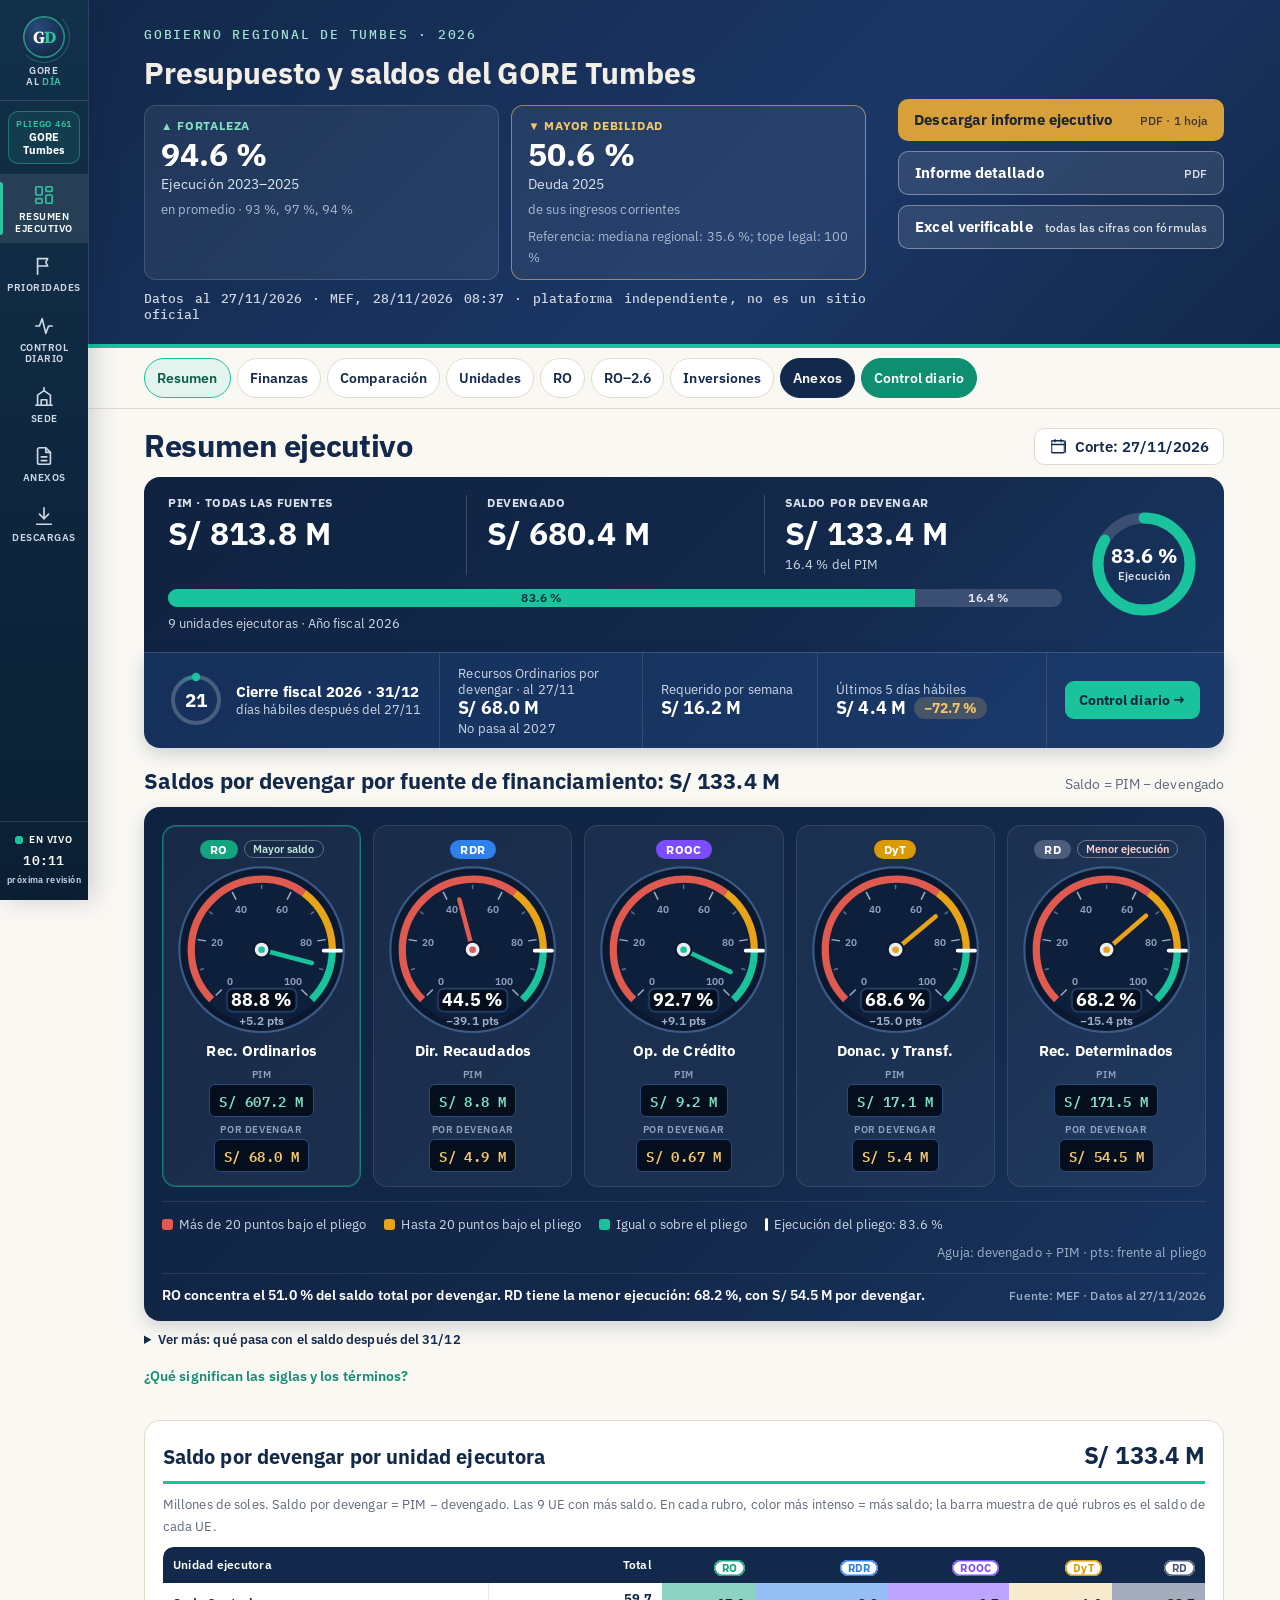
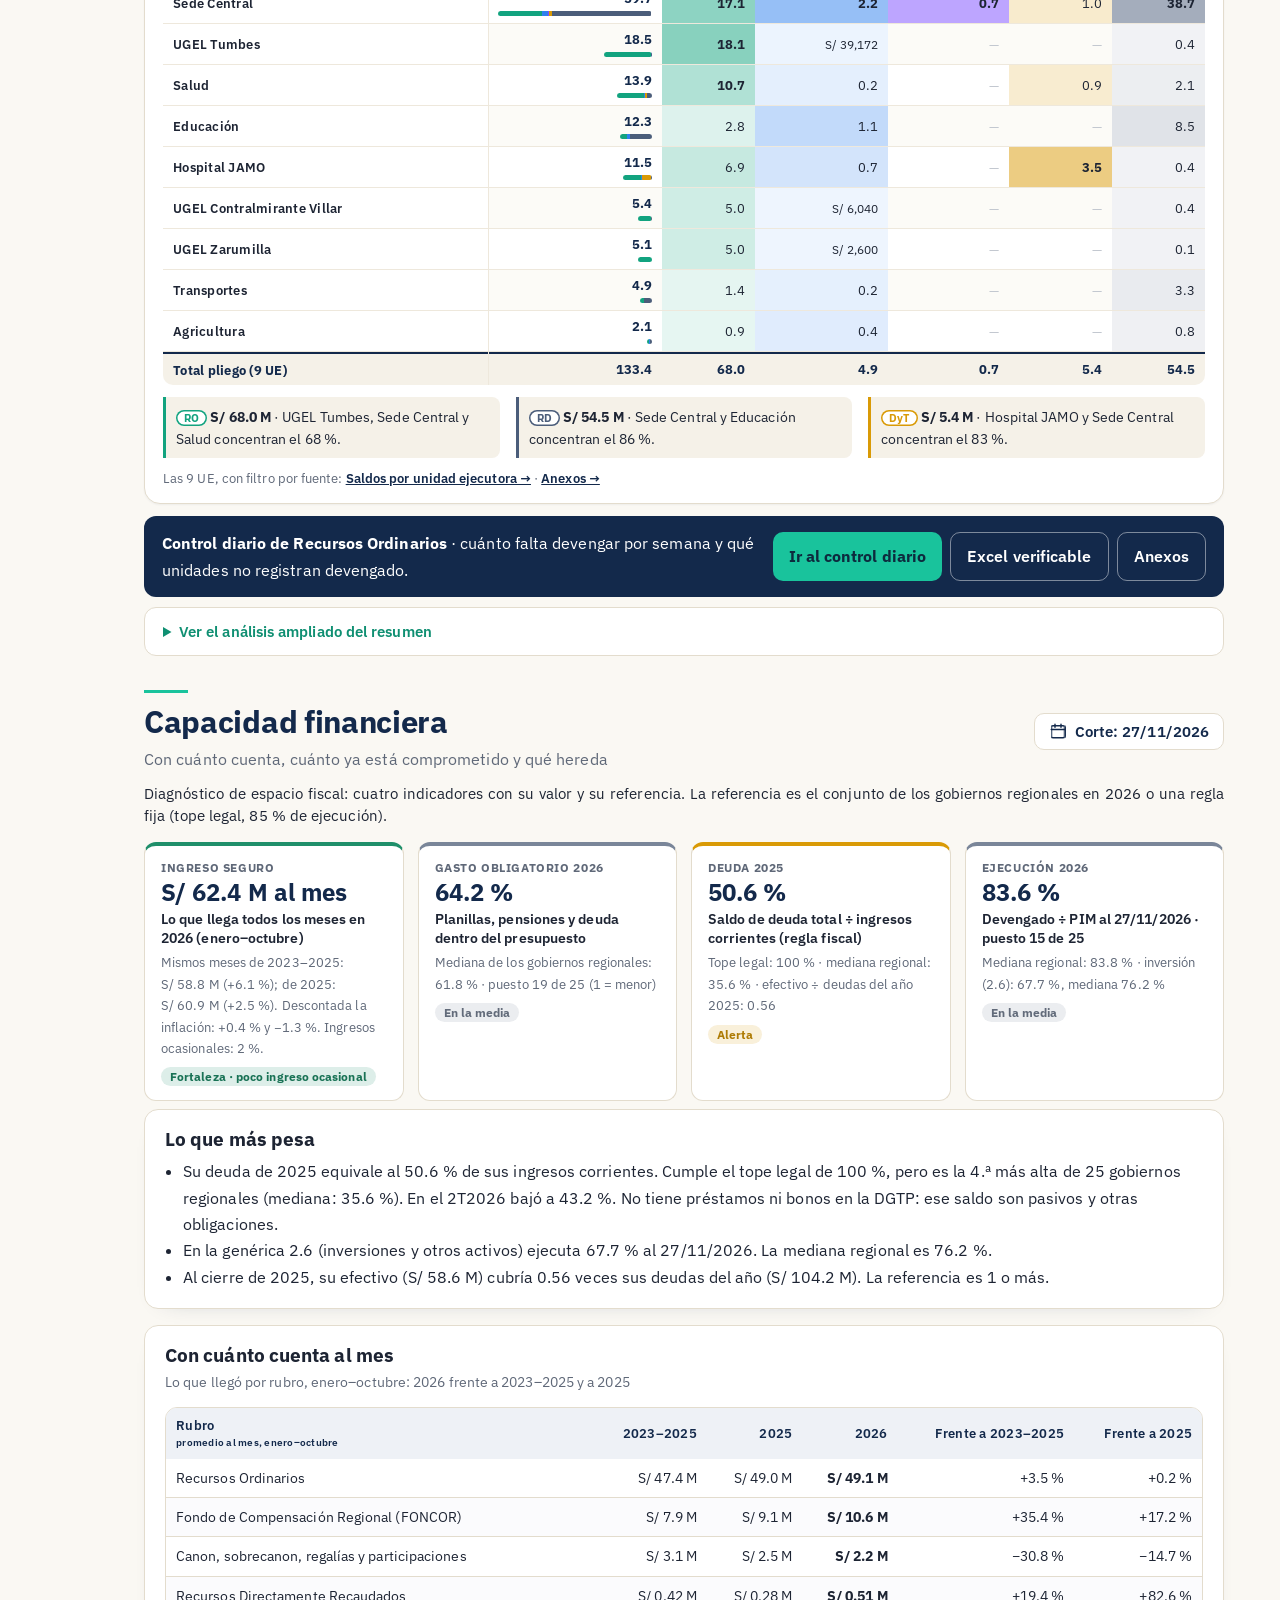
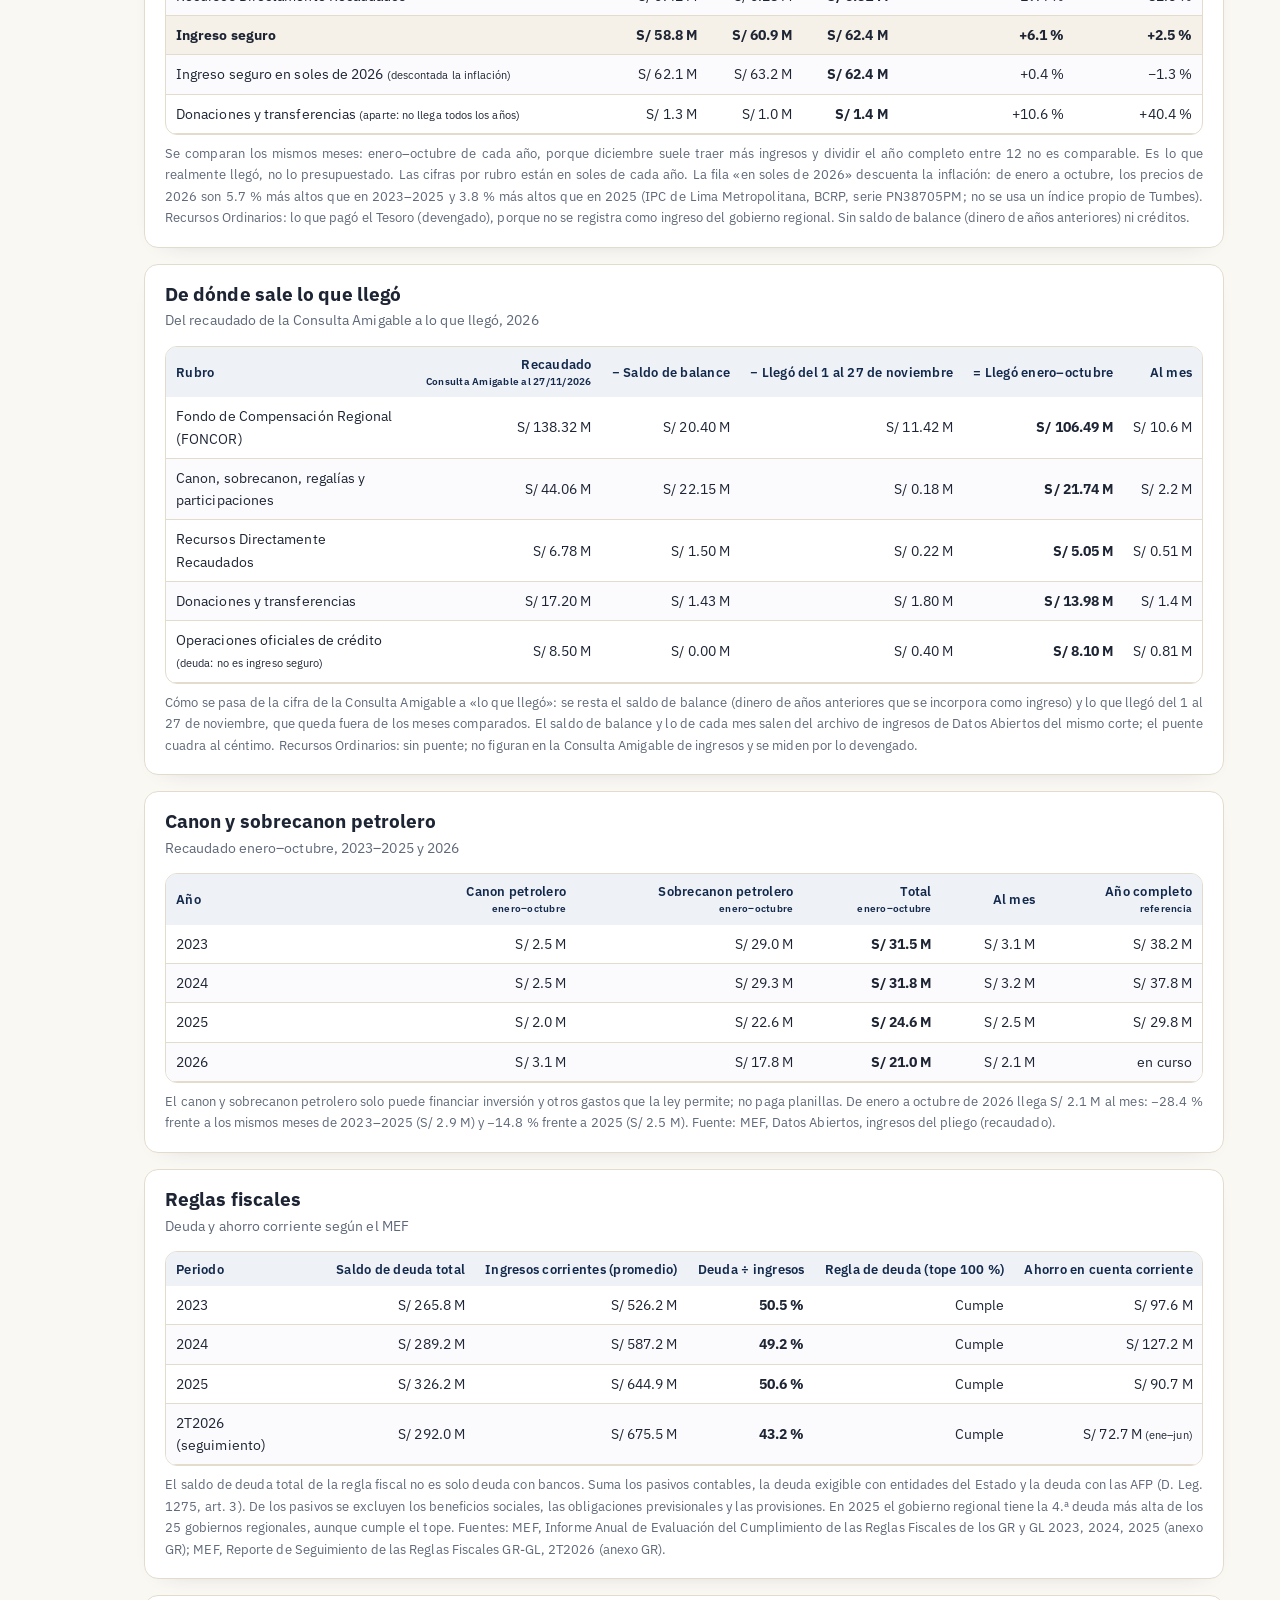
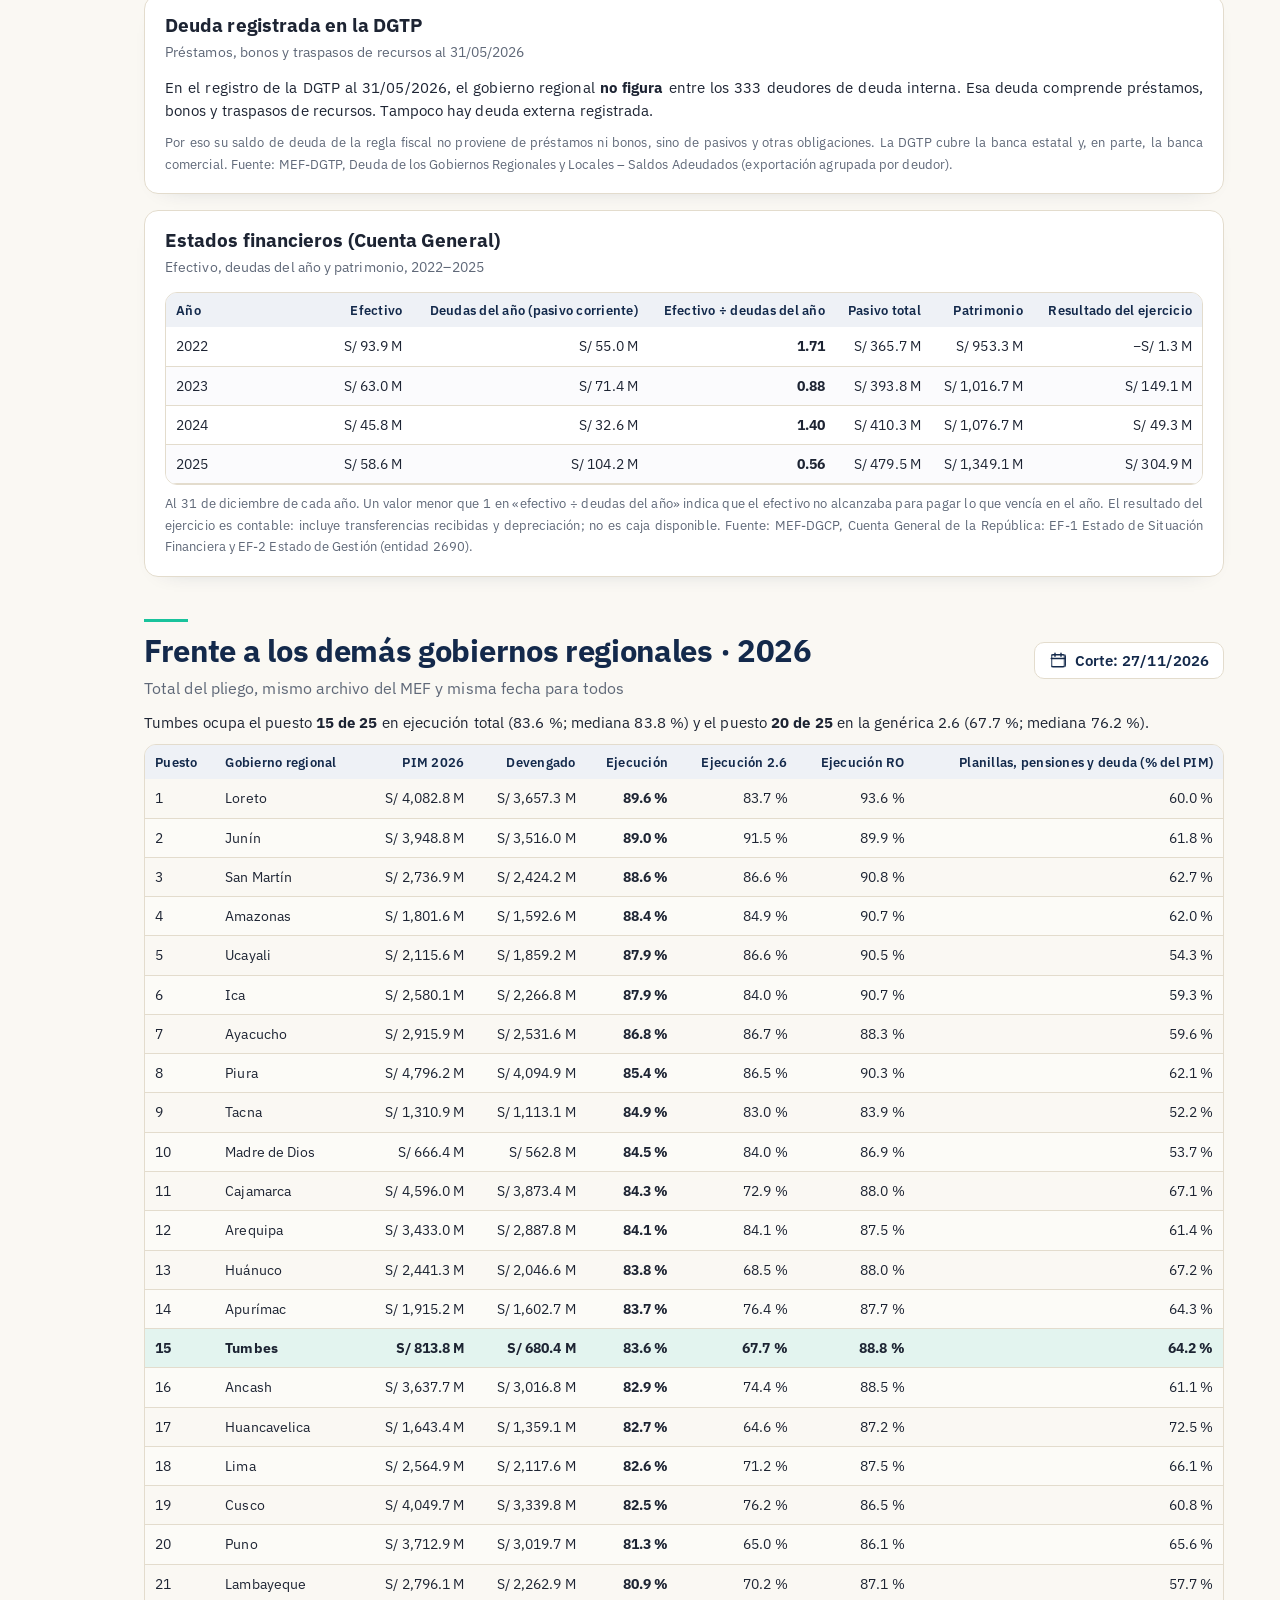
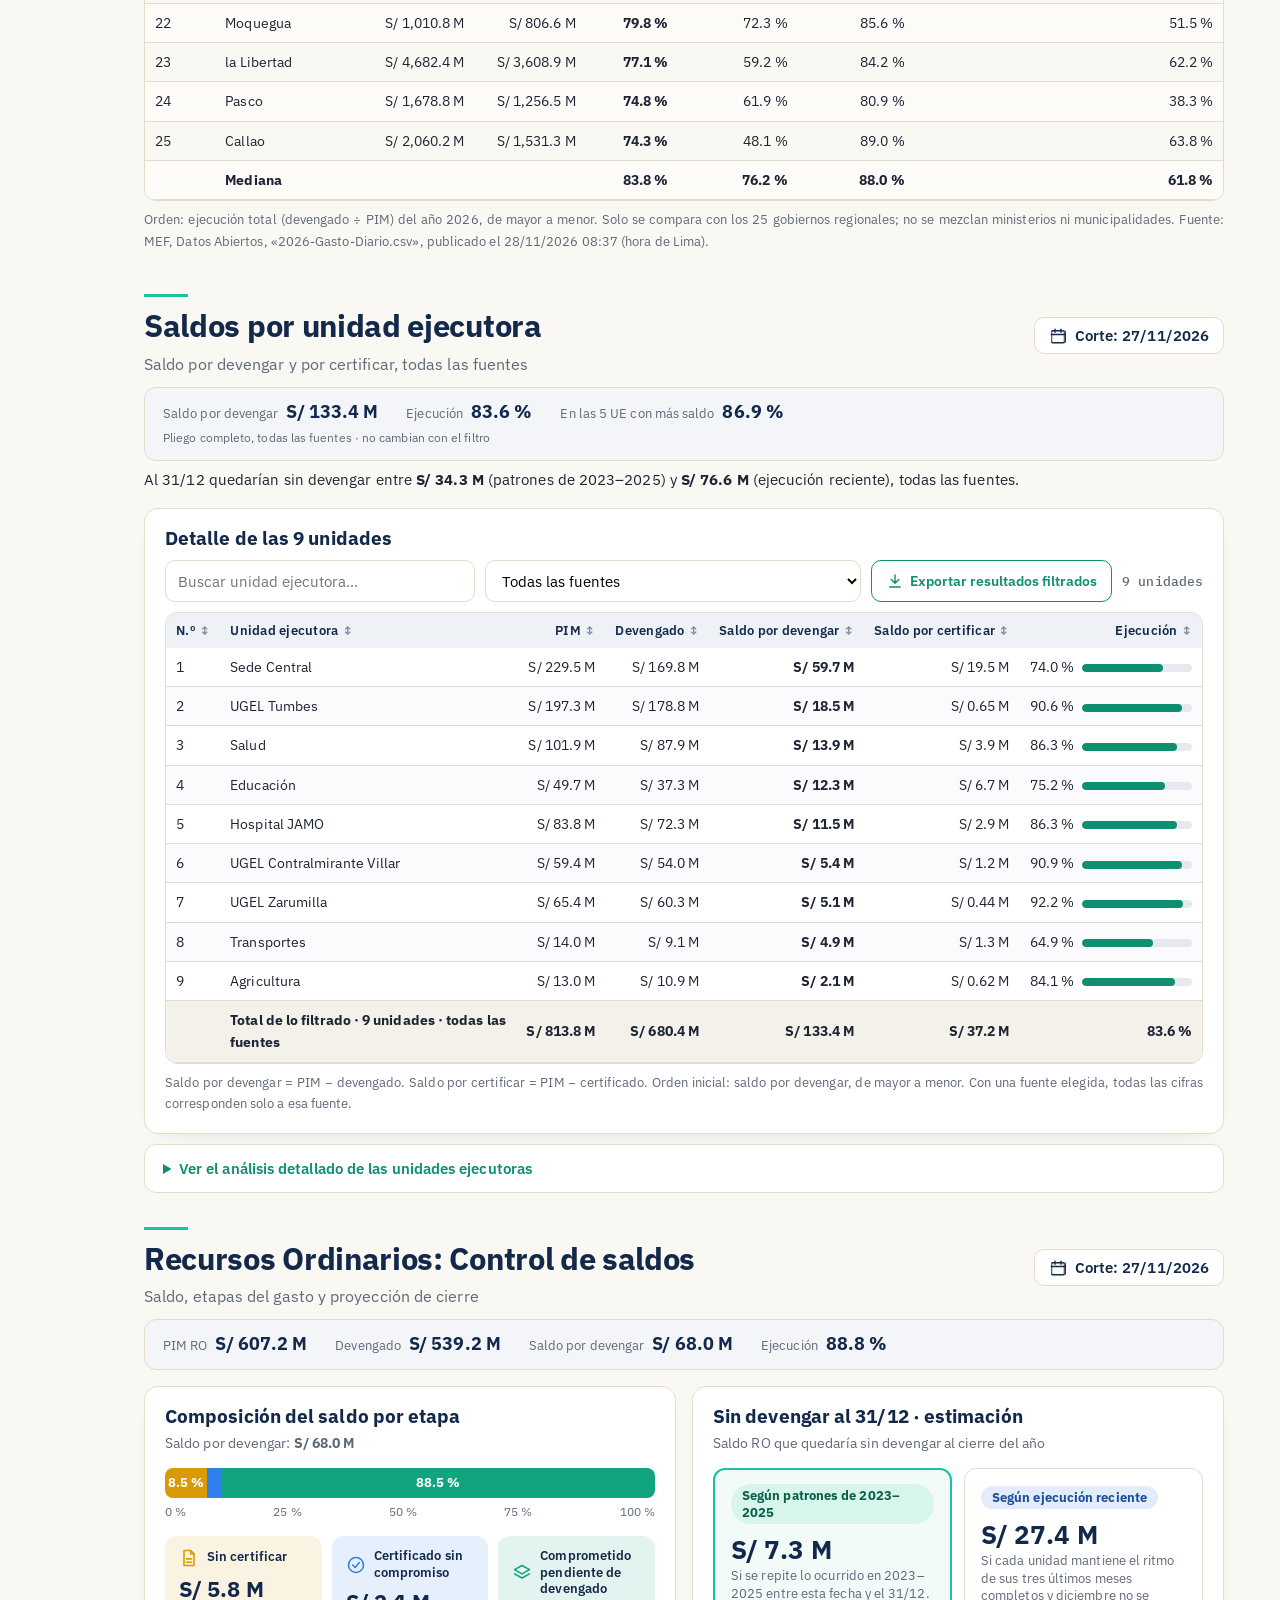
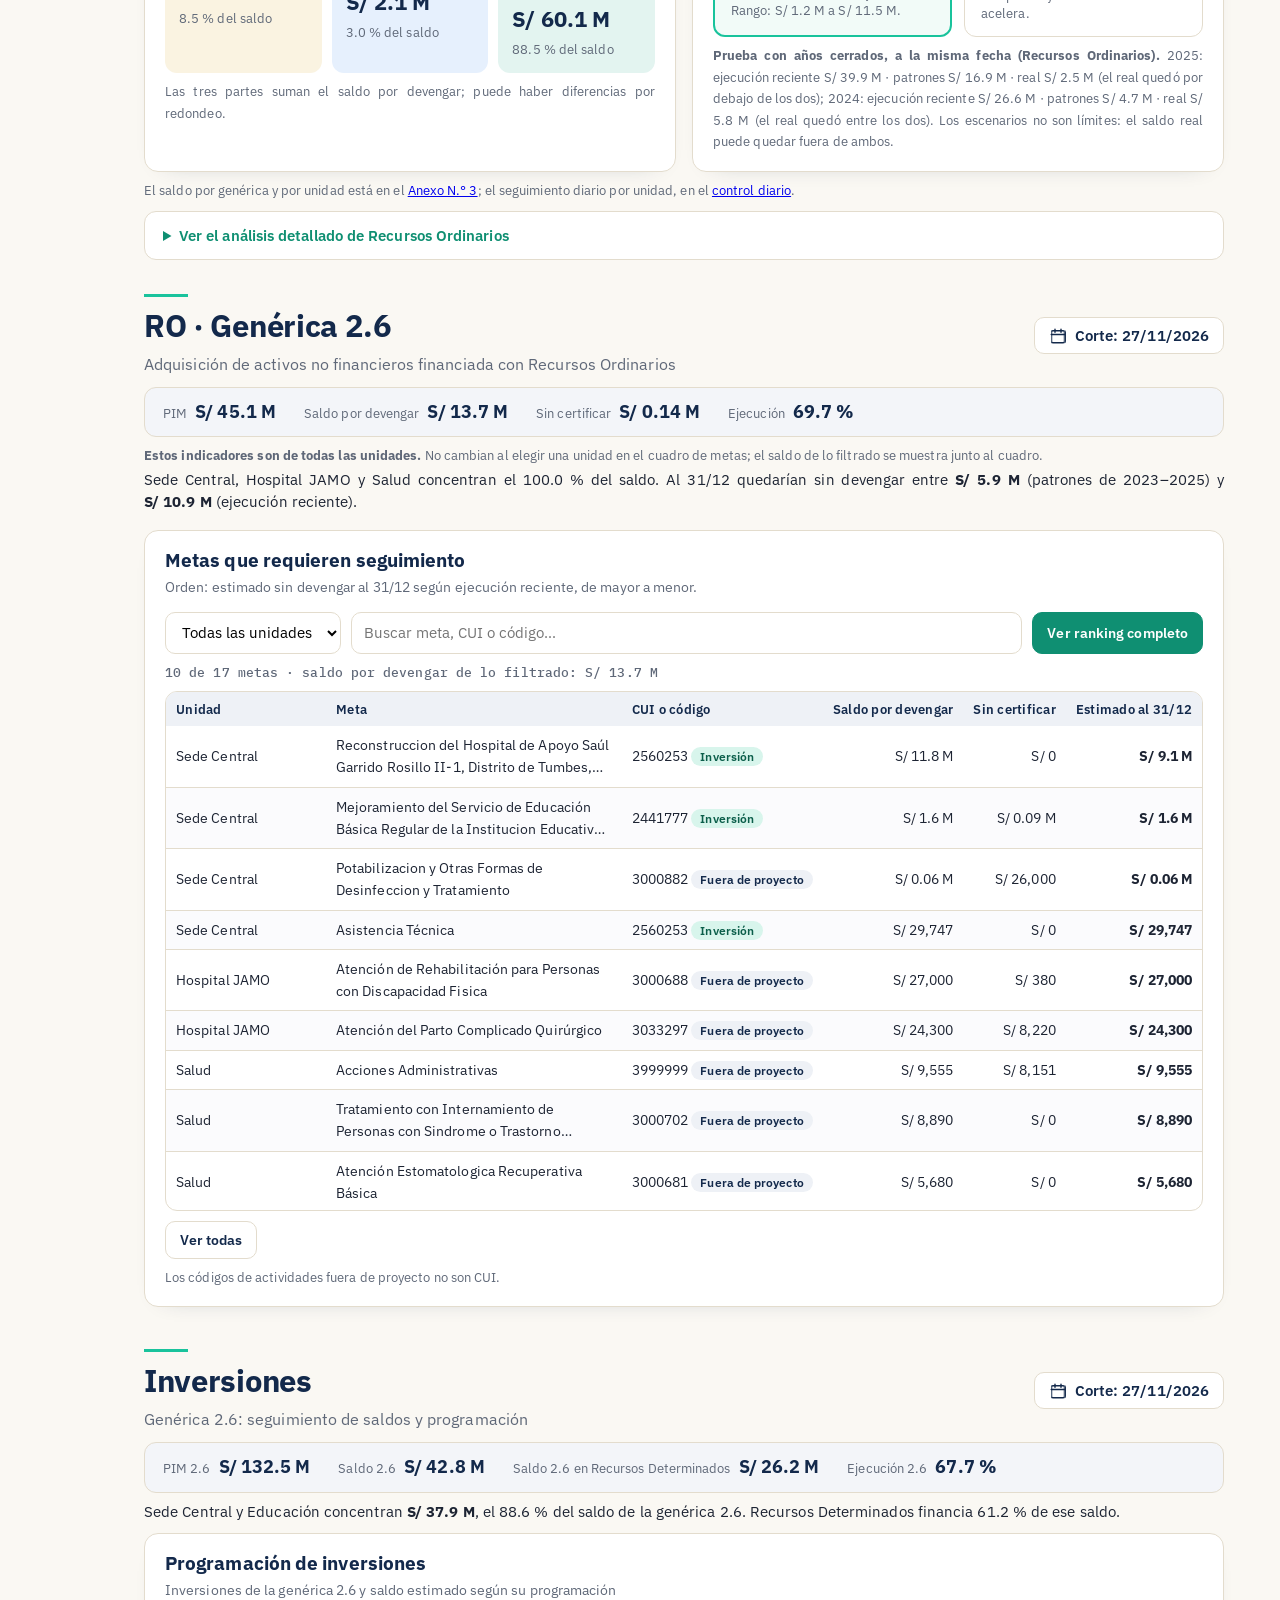
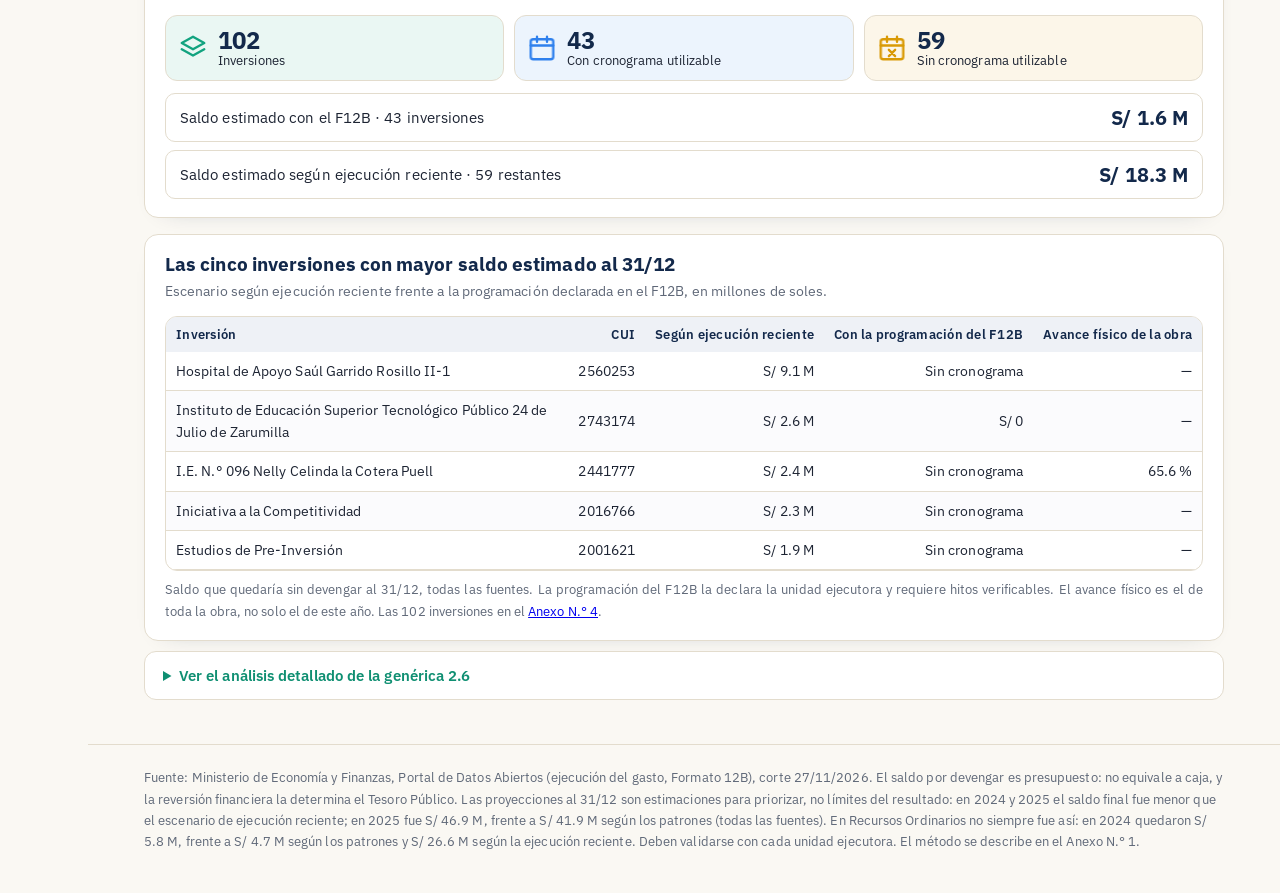
==== commit 32a65a3c: "Control RO GORE Tumbes: corte 2026-11-27 · informe al 27/11/2026" ====
--- a/goretumbes/index.html
+++ b/goretumbes/index.html
@@ -1,4 +1,4 @@
-<!doctype html><html lang="es"><head><meta charset="utf-8"><meta name="viewport" content="width=device-width, initial-scale=1"><meta name="ctx-csv" content="[&quot;Ámbito: Gobierno Regional del Departamento de Tumbes, pliego 461&quot;, &quot;Corte: 26/11/2026&quot;, &quot;Fuente: Ministerio de Economía y Finanzas, Datos Abiertos (ejecución del gasto y Formato 12B)&quot;, &quot;Importes en soles&quot;]"><title>Presupuesto y saldos del GORE Tumbes al 26/11/2026</title><meta name="description" content="Saldos por ejecutar del Gobierno Regional del Departamento de Tumbes y sus unidades ejecutoras, Recursos Ordinarios, genérica 2.6 y proyección al cierre.">
+<!doctype html><html lang="es"><head><meta charset="utf-8"><meta name="viewport" content="width=device-width, initial-scale=1"><meta name="ctx-csv" content="[&quot;Ámbito: Gobierno Regional del Departamento de Tumbes, pliego 461&quot;, &quot;Corte: 27/11/2026&quot;, &quot;Fuente: Ministerio de Economía y Finanzas, Datos Abiertos (ejecución del gasto y Formato 12B)&quot;, &quot;Importes en soles&quot;]"><title>Presupuesto y saldos del GORE Tumbes al 27/11/2026</title><meta name="description" content="Saldos por ejecutar del Gobierno Regional del Departamento de Tumbes y sus unidades ejecutoras, Recursos Ordinarios, genérica 2.6 y proyección al cierre.">
 <link rel="preconnect" href="https://fonts.googleapis.com"><link rel="stylesheet" href="https://fonts.googleapis.com/css2?family=Source+Serif+4:wght@600;700&family=IBM+Plex+Sans:wght@400;600&family=IBM+Plex+Mono:wght@500;600&display=swap"><style>
 :root{--bg:#faf8f3;--card:#fff;--ink:#1d2433;--muted:#5f6878;--line:#e3dccd;--soft:#f5f1e8;--navy:#13294b;--gold:#d7a03a;--gold-soft:#f6e6c4;
 --f-d:"Source Serif 4",Georgia,serif;--f-t:"IBM Plex Sans","Segoe UI",Arial,sans-serif;--f-m:"IBM Plex Mono",Consolas,monospace;color-scheme:light}
@@ -436,15 +436,15 @@
 .ttab.fichas td:first-child::before{content:none}
 .ttab.fichas tr.tot{background:#f3efe6}
 }
-</style><meta property="og:type" content="website"><meta property="og:site_name" content="GORE al Día"><meta property="og:title" content="Presupuesto y saldos del GORE Tumbes al 26/11/2026"><meta property="og:description" content="Saldos por ejecutar del Gobierno Regional del Departamento de Tumbes y sus unidades ejecutoras, Recursos Ordinarios, genérica 2.6 y proyección al cierre."><meta property="og:url" content="https://gorealdia.github.io/goretumbes/"><meta property="og:image" content="https://gorealdia.github.io/herramientas/compartir.png"><meta property="og:image:width" content="1200"><meta property="og:image:height" content="630"><meta property="og:locale" content="es_PE"><meta name="twitter:card" content="summary_large_image">
+</style><meta property="og:type" content="website"><meta property="og:site_name" content="GORE al Día"><meta property="og:title" content="Presupuesto y saldos del GORE Tumbes al 27/11/2026"><meta property="og:description" content="Saldos por ejecutar del Gobierno Regional del Departamento de Tumbes y sus unidades ejecutoras, Recursos Ordinarios, genérica 2.6 y proyección al cierre."><meta property="og:url" content="https://gorealdia.github.io/goretumbes/"><meta property="og:image" content="https://gorealdia.github.io/herramientas/compartir.png"><meta property="og:image:width" content="1200"><meta property="og:image:height" content="630"><meta property="og:locale" content="es_PE"><meta name="twitter:card" content="summary_large_image">
 <link rel="stylesheet" href="/herramientas/marco.css"><script src="/herramientas/portal.js"></script><script src="/herramientas/marco.js"></script>
 </head><body>
-<header class="cab2w"><div class="wrap cab2"><div class="cab-txt"><div class="eyebrow">Gobierno Regional de Tumbes · 2026</div><h1>Presupuesto y saldos del GORE Tumbes</h1><div class="cab-kp"><div class="cab-k fo"><div class="cab-k-t">▲ Fortaleza</div><div class="cab-k-v">94.6&nbsp;%</div><div class="cab-k-n">Ejecución 2023–2025</div><div class="cab-k-d">en promedio · 93 %, 97 %, 94 %</div></div><div class="cab-k de alerta"><div class="cab-k-t">▼ Mayor debilidad</div><div class="cab-k-v">50.6&nbsp;%</div><div class="cab-k-n">Deuda 2025</div><div class="cab-k-d">de sus ingresos corrientes</div><div class="cab-k-d">Referencia: mediana regional: 35.6 %; tope legal: 100 %</div></div></div><p class="meta-cab">Datos al 26/11/2026 · MEF, 27/11/2026 08:35 · plataforma independiente, no es un sitio oficial</p></div><div class="desc-cab" aria-label="Informes para descargar"><a class="b-oro" href="descargas/Informe_ejecutivo_GORE_Tumbes_2026_al_20261126.pdf" download>Descargar informe ejecutivo<small>PDF · 1 hoja</small></a><a class="b-sec" href="descargas/Informe_detallado_GORE_Tumbes_2026_al_20261126.pdf" download>Informe detallado<small>PDF</small></a><a class="b-sec" href="descargas/Saldos_GORE_Tumbes_2026_al_20261126.xlsx" download>Excel verificable<small>todas las cifras con fórmulas</small></a></div></div></header>
+<header class="cab2w"><div class="wrap cab2"><div class="cab-txt"><div class="eyebrow">Gobierno Regional de Tumbes · 2026</div><h1>Presupuesto y saldos del GORE Tumbes</h1><div class="cab-kp"><div class="cab-k fo"><div class="cab-k-t">▲ Fortaleza</div><div class="cab-k-v">94.6&nbsp;%</div><div class="cab-k-n">Ejecución 2023–2025</div><div class="cab-k-d">en promedio · 93 %, 97 %, 94 %</div></div><div class="cab-k de alerta"><div class="cab-k-t">▼ Mayor debilidad</div><div class="cab-k-v">50.6&nbsp;%</div><div class="cab-k-n">Deuda 2025</div><div class="cab-k-d">de sus ingresos corrientes</div><div class="cab-k-d">Referencia: mediana regional: 35.6 %; tope legal: 100 %</div></div></div><p class="meta-cab">Datos al 27/11/2026 · MEF, 28/11/2026 08:37 · plataforma independiente, no es un sitio oficial</p></div><div class="desc-cab" aria-label="Informes para descargar"><a class="b-oro" href="descargas/Informe_ejecutivo_GORE_Tumbes_2026_al_20261127.pdf" download>Descargar informe ejecutivo<small>PDF · 1 hoja</small></a><a class="b-sec" href="descargas/Informe_detallado_GORE_Tumbes_2026_al_20261127.pdf" download>Informe detallado<small>PDF</small></a><a class="b-sec" href="descargas/Saldos_GORE_Tumbes_2026_al_20261127.xlsx" download>Excel verificable<small>todas las cifras con fórmulas</small></a></div></div></header>
 <nav class="saltos" aria-label="Secciones"><div class="wrap"><a href="#resumen">Resumen</a><a href="#finanzas">Finanzas</a><a href="#pares">Comparación</a><a href="#unidades">Unidades</a><a href="#ro">RO</a><a href="#ro26">RO–2.6</a><a href="#g26">Inversiones</a><a class="prim" href="anexos.html">Anexos</a><a class="prim" style="background:var(--turq-d);border-color:var(--turq-d)" href="ro/">Control diario</a></div></nav>
 <main>
 <section id="resumen"><div class="wrap"><div class="res-cab"><div><h2>Resumen ejecutivo</h2><p class="sub2">Presupuesto y saldos por fuente de financiamiento</p></div>
-<div class="corte"><b><svg width="18" height="18" viewBox="0 0 24 24" fill="none" stroke="currentColor" stroke-width="2" aria-hidden="true"><rect x="3" y="5" width="18" height="16" rx="2"/><path d="M3 10h18M8 3v4M16 3v4"/></svg>Corte: 26/11/2026</b><small>Importes en millones de soles (M)</small></div></div>
-<div class="franja" role="group" aria-label="Presupuesto del pliego, todas las fuentes"><div class="izq"><div class="nums"><div><small>PIM · todas las fuentes</small><b>S/ 812.2 M</b></div><div><small>Devengado</small><b>S/ 680.0 M</b></div><div><small>Saldo por devengar</small><b>S/ 132.2 M</b><span class="sb">16.3 % del PIM</span></div></div><div class="barra2" role="img" aria-label="Devengado 83.7 %, por devengar 16.3 %"><i style="width:83.7%">83.7 %</i><span>16.3 %</span></div><div class="pie2">9 unidades ejecutoras · Año fiscal 2026</div></div><div class="anillo-s"><svg width="112" height="112" viewBox="0 0 112 112" aria-hidden="true"><circle cx="56" cy="56" r="46" fill="none" stroke="#3b4f72" stroke-width="11"/><circle cx="56" cy="56" r="46" fill="none" stroke="#19c39c" stroke-width="11" stroke-linecap="round" transform="rotate(-90 56 56)" stroke-dasharray="242.0 289.0"/></svg><div><b>83.7 %</b><small>Ejecución</small></div></div></div>
+<div class="corte"><b><svg width="18" height="18" viewBox="0 0 24 24" fill="none" stroke="currentColor" stroke-width="2" aria-hidden="true"><rect x="3" y="5" width="18" height="16" rx="2"/><path d="M3 10h18M8 3v4M16 3v4"/></svg>Corte: 27/11/2026</b><small>Importes en millones de soles (M)</small></div></div>
+<div class="franja" role="group" aria-label="Presupuesto del pliego, todas las fuentes"><div class="izq"><div class="nums"><div><small>PIM · todas las fuentes</small><b>S/ 813.8 M</b></div><div><small>Devengado</small><b>S/ 680.4 M</b></div><div><small>Saldo por devengar</small><b>S/ 133.4 M</b><span class="sb">16.4 % del PIM</span></div></div><div class="barra2" role="img" aria-label="Devengado 83.6 %, por devengar 16.4 %"><i style="width:83.6%">83.6 %</i><span>16.4 %</span></div><div class="pie2">9 unidades ejecutoras · Año fiscal 2026</div></div><div class="anillo-s"><svg width="112" height="112" viewBox="0 0 112 112" aria-hidden="true"><circle cx="56" cy="56" r="46" fill="none" stroke="#3b4f72" stroke-width="11"/><circle cx="56" cy="56" r="46" fill="none" stroke="#19c39c" stroke-width="11" stroke-linecap="round" transform="rotate(-90 56 56)" stroke-dasharray="241.6 289.0"/></svg><div><b>83.6 %</b><small>Ejecución</small></div></div></div>
 <div class="cierre" role="group" aria-label="Cierre fiscal 2026: Recursos Ordinarios" data-src="ro/datos.json" hidden>
 <div class="c-plazo plazo"><span class="reloj" aria-hidden="true"><svg width="56" height="56" viewBox="0 0 56 56">
 <defs><linearGradient id="estela" x1="0" y1="0" x2="1" y2="0"><stop offset="0" stop-color="#19c39c" stop-opacity="0"/><stop offset="1" stop-color="#19c39c" stop-opacity=".6"/></linearGradient></defs>
@@ -467,11 +467,11 @@
 if(w.base)q('.k-base').textContent=w.base.charAt(0).toUpperCase()+w.base.slice(1);
 if(w.nec_sem>0){var p=(w.real_sem-w.nec_sem)/w.nec_sem*100,e=q('.k-dif');
 e.textContent=(p>=0?'+':'−')+Math.abs(p).toFixed(1)+' %';e.title=(p>=0?'Por encima':'Por debajo')+' del ritmo requerido';e.className='dif k-dif '+(p>=0?'v':'a')}
-c.hidden=false}).catch(function(){})})();</script><div class="fuentes-cab"><h3>Saldos por devengar por fuente de financiamiento: <b style="white-space:nowrap">S/ 132.2 M</b></h3><span>Saldo = PIM − devengado</span></div>
-<div class="cabina" role="group" aria-label="Ejecución por fuente de financiamiento frente al pliego"><div class="cabina-ins"><article class="ins top"><div class="ins-cab"><span class="ins-sg" style="--c:#12a37f">RO</span><span class="ins-b">Mayor saldo</span></div><svg class="dial" viewBox="0 0 120 118" role="img" aria-label="RO: ejecución 88.8 %, sobre la ejecución del pliego (83.7 %)"><circle cx="60" cy="58" r="57" class="bisel"/><circle cx="60" cy="58" r="52" class="fondo"/><path d="M25.4 92.6 A49 49 0 0 1 89.5 18.9" stroke="#e05a4f" class="zn"/><path d="M89.5 18.9 A49 49 0 0 1 109.0 58.9" stroke="#e8a317" class="zn"/><path d="M109.0 58.9 A49 49 0 0 1 94.6 92.6" stroke="#19c39c" class="zn"/><line x1="28.2" y1="89.8" x2="32.4" y2="85.6" stroke="#9fb0c9" stroke-width="1"/><text x="38.1" y="82.4" class="tk">0</text><line x1="15.6" y1="51.0" x2="21.5" y2="51.9" stroke="#9fb0c9" stroke-width="1"/><text x="29.4" y="55.7" class="tk">20</text><line x1="39.6" y1="17.9" x2="42.3" y2="23.3" stroke="#9fb0c9" stroke-width="1"/><text x="45.9" y="32.9" class="tk">40</text><line x1="80.4" y1="17.9" x2="77.7" y2="23.3" stroke="#9fb0c9" stroke-width="1"/><text x="74.1" y="32.9" class="tk">60</text><line x1="104.4" y1="51.0" x2="98.5" y2="51.9" stroke="#9fb0c9" stroke-width="1"/><text x="90.6" y="55.7" class="tk">80</text><line x1="91.8" y1="89.8" x2="87.6" y2="85.6" stroke="#9fb0c9" stroke-width="1"/><text x="81.9" y="82.4" class="tk">100</text><line x1="17.2" y1="71.9" x2="20.1" y2="71.0" stroke="#5d7090" stroke-width="1"/><line x1="23.6" y1="31.5" x2="26.0" y2="33.3" stroke="#5d7090" stroke-width="1"/><line x1="60.0" y1="13.0" x2="60.0" y2="16.0" stroke="#5d7090" stroke-width="1"/><line x1="96.4" y1="31.5" x2="94.0" y2="33.3" stroke="#5d7090" stroke-width="1"/><line x1="102.8" y1="71.9" x2="99.9" y2="71.0" stroke="#5d7090" stroke-width="1"/><line x1="115.0" y1="59.0" x2="103.0" y2="58.8" class="ref"/><line x1="60" y1="58" x2="94.8" y2="67.2" stroke="#19c39c" class="aguja"/><circle cx="60" cy="58" r="5.5" class="eje"/><circle cx="60" cy="58" r="2.3" fill="#19c39c" class="pulso"/><rect x="36" y="85" width="48" height="16" rx="4" class="ventana"/><text x="60" y="97" class="val">88.8 %</text><text x="60" y="110" class="pts">+5.1 pts</text></svg><div class="ins-txt"><h4 title="Recursos Ordinarios">Rec. Ordinarios</h4><div class="odo-l">PIM</div><div class="odo">S/ 607.2 M</div><div class="odo-l">Por devengar</div><div class="odo r">S/ 68.1 M</div></div></article><article class="ins"><div class="ins-cab"><span class="ins-sg" style="--c:#2f80ed">RDR</span></div><svg class="dial" viewBox="0 0 120 118" role="img" aria-label="RDR: ejecución 44.4 %, bajo la ejecución del pliego (83.7 %)"><circle cx="60" cy="58" r="57" class="bisel"/><circle cx="60" cy="58" r="52" class="fondo"/><path d="M25.4 92.6 A49 49 0 0 1 89.5 18.9" stroke="#e05a4f" class="zn"/><path d="M89.5 18.9 A49 49 0 0 1 109.0 58.9" stroke="#e8a317" class="zn"/><path d="M109.0 58.9 A49 49 0 0 1 94.6 92.6" stroke="#19c39c" class="zn"/><line x1="28.2" y1="89.8" x2="32.4" y2="85.6" stroke="#9fb0c9" stroke-width="1"/><text x="38.1" y="82.4" class="tk">0</text><line x1="15.6" y1="51.0" x2="21.5" y2="51.9" stroke="#9fb0c9" stroke-width="1"/><text x="29.4" y="55.7" class="tk">20</text><line x1="39.6" y1="17.9" x2="42.3" y2="23.3" stroke="#9fb0c9" stroke-width="1"/><text x="45.9" y="32.9" class="tk">40</text><line x1="80.4" y1="17.9" x2="77.7" y2="23.3" stroke="#9fb0c9" stroke-width="1"/><text x="74.1" y="32.9" class="tk">60</text><line x1="104.4" y1="51.0" x2="98.5" y2="51.9" stroke="#9fb0c9" stroke-width="1"/><text x="90.6" y="55.7" class="tk">80</text><line x1="91.8" y1="89.8" x2="87.6" y2="85.6" stroke="#9fb0c9" stroke-width="1"/><text x="81.9" y="82.4" class="tk">100</text><line x1="17.2" y1="71.9" x2="20.1" y2="71.0" stroke="#5d7090" stroke-width="1"/><line x1="23.6" y1="31.5" x2="26.0" y2="33.3" stroke="#5d7090" stroke-width="1"/><line x1="60.0" y1="13.0" x2="60.0" y2="16.0" stroke="#5d7090" stroke-width="1"/><line x1="96.4" y1="31.5" x2="94.0" y2="33.3" stroke="#5d7090" stroke-width="1"/><line x1="102.8" y1="71.9" x2="99.9" y2="71.0" stroke="#5d7090" stroke-width="1"/><line x1="115.0" y1="59.0" x2="103.0" y2="58.8" class="ref"/><line x1="60" y1="58" x2="50.6" y2="23.3" stroke="#e05a4f" class="aguja"/><circle cx="60" cy="58" r="5.5" class="eje"/><circle cx="60" cy="58" r="2.3" fill="#e05a4f" class="pulso"/><rect x="36" y="85" width="48" height="16" rx="4" class="ventana"/><text x="60" y="97" class="val">44.4 %</text><text x="60" y="110" class="pts">−39.4 pts</text></svg><div class="ins-txt"><h4 title="Recursos Directamente Recaudados">Dir. Recaudados</h4><div class="odo-l">PIM</div><div class="odo">S/ 8.8 M</div><div class="odo-l">Por devengar</div><div class="odo r">S/ 4.9 M</div></div></article><article class="ins"><div class="ins-cab"><span class="ins-sg" style="--c:#7c4dff">ROOC</span></div><svg class="dial" viewBox="0 0 120 118" role="img" aria-label="ROOC: ejecución 92.7 %, sobre la ejecución del pliego (83.7 %)"><circle cx="60" cy="58" r="57" class="bisel"/><circle cx="60" cy="58" r="52" class="fondo"/><path d="M25.4 92.6 A49 49 0 0 1 89.5 18.9" stroke="#e05a4f" class="zn"/><path d="M89.5 18.9 A49 49 0 0 1 109.0 58.9" stroke="#e8a317" class="zn"/><path d="M109.0 58.9 A49 49 0 0 1 94.6 92.6" stroke="#19c39c" class="zn"/><line x1="28.2" y1="89.8" x2="32.4" y2="85.6" stroke="#9fb0c9" stroke-width="1"/><text x="38.1" y="82.4" class="tk">0</text><line x1="15.6" y1="51.0" x2="21.5" y2="51.9" stroke="#9fb0c9" stroke-width="1"/><text x="29.4" y="55.7" class="tk">20</text><line x1="39.6" y1="17.9" x2="42.3" y2="23.3" stroke="#9fb0c9" stroke-width="1"/><text x="45.9" y="32.9" class="tk">40</text><line x1="80.4" y1="17.9" x2="77.7" y2="23.3" stroke="#9fb0c9" stroke-width="1"/><text x="74.1" y="32.9" class="tk">60</text><line x1="104.4" y1="51.0" x2="98.5" y2="51.9" stroke="#9fb0c9" stroke-width="1"/><text x="90.6" y="55.7" class="tk">80</text><line x1="91.8" y1="89.8" x2="87.6" y2="85.6" stroke="#9fb0c9" stroke-width="1"/><text x="81.9" y="82.4" class="tk">100</text><line x1="17.2" y1="71.9" x2="20.1" y2="71.0" stroke="#5d7090" stroke-width="1"/><line x1="23.6" y1="31.5" x2="26.0" y2="33.3" stroke="#5d7090" stroke-width="1"/><line x1="60.0" y1="13.0" x2="60.0" y2="16.0" stroke="#5d7090" stroke-width="1"/><line x1="96.4" y1="31.5" x2="94.0" y2="33.3" stroke="#5d7090" stroke-width="1"/><line x1="102.8" y1="71.9" x2="99.9" y2="71.0" stroke="#5d7090" stroke-width="1"/><line x1="115.0" y1="59.0" x2="103.0" y2="58.8" class="ref"/><line x1="60" y1="58" x2="92.5" y2="73.4" stroke="#19c39c" class="aguja"/><circle cx="60" cy="58" r="5.5" class="eje"/><circle cx="60" cy="58" r="2.3" fill="#19c39c" class="pulso"/><rect x="36" y="85" width="48" height="16" rx="4" class="ventana"/><text x="60" y="97" class="val">92.7 %</text><text x="60" y="110" class="pts">+9.0 pts</text></svg><div class="ins-txt"><h4 title="Recursos por Operaciones Oficiales de Crédito">Op. de Crédito</h4><div class="odo-l">PIM</div><div class="odo">S/ 9.2 M</div><div class="odo-l">Por devengar</div><div class="odo r">S/ 0.67 M</div></div></article><article class="ins"><div class="ins-cab"><span class="ins-sg" style="--c:#d99a06">DyT</span></div><svg class="dial" viewBox="0 0 120 118" role="img" aria-label="DyT: ejecución 68.4 %, bajo la ejecución del pliego (83.7 %)"><circle cx="60" cy="58" r="57" class="bisel"/><circle cx="60" cy="58" r="52" class="fondo"/><path d="M25.4 92.6 A49 49 0 0 1 89.5 18.9" stroke="#e05a4f" class="zn"/><path d="M89.5 18.9 A49 49 0 0 1 109.0 58.9" stroke="#e8a317" class="zn"/><path d="M109.0 58.9 A49 49 0 0 1 94.6 92.6" stroke="#19c39c" class="zn"/><line x1="28.2" y1="89.8" x2="32.4" y2="85.6" stroke="#9fb0c9" stroke-width="1"/><text x="38.1" y="82.4" class="tk">0</text><line x1="15.6" y1="51.0" x2="21.5" y2="51.9" stroke="#9fb0c9" stroke-width="1"/><text x="29.4" y="55.7" class="tk">20</text><line x1="39.6" y1="17.9" x2="42.3" y2="23.3" stroke="#9fb0c9" stroke-width="1"/><text x="45.9" y="32.9" class="tk">40</text><line x1="80.4" y1="17.9" x2="77.7" y2="23.3" stroke="#9fb0c9" stroke-width="1"/><text x="74.1" y="32.9" class="tk">60</text><line x1="104.4" y1="51.0" x2="98.5" y2="51.9" stroke="#9fb0c9" stroke-width="1"/><text x="90.6" y="55.7" class="tk">80</text><line x1="91.8" y1="89.8" x2="87.6" y2="85.6" stroke="#9fb0c9" stroke-width="1"/><text x="81.9" y="82.4" class="tk">100</text><line x1="17.2" y1="71.9" x2="20.1" y2="71.0" stroke="#5d7090" stroke-width="1"/><line x1="23.6" y1="31.5" x2="26.0" y2="33.3" stroke="#5d7090" stroke-width="1"/><line x1="60.0" y1="13.0" x2="60.0" y2="16.0" stroke="#5d7090" stroke-width="1"/><line x1="96.4" y1="31.5" x2="94.0" y2="33.3" stroke="#5d7090" stroke-width="1"/><line x1="102.8" y1="71.9" x2="99.9" y2="71.0" stroke="#5d7090" stroke-width="1"/><line x1="115.0" y1="59.0" x2="103.0" y2="58.8" class="ref"/><line x1="60" y1="58" x2="87.5" y2="34.7" stroke="#e8a317" class="aguja"/><circle cx="60" cy="58" r="5.5" class="eje"/><circle cx="60" cy="58" r="2.3" fill="#e8a317" class="pulso"/><rect x="36" y="85" width="48" height="16" rx="4" class="ventana"/><text x="60" y="97" class="val">68.4 %</text><text x="60" y="110" class="pts">−15.3 pts</text></svg><div class="ins-txt"><h4 title="Donaciones y Transferencias">Donac. y Transf.</h4><div class="odo-l">PIM</div><div class="odo">S/ 17.1 M</div><div class="odo-l">Por devengar</div><div class="odo r">S/ 5.4 M</div></div></article><article class="ins"><div class="ins-cab"><span class="ins-sg" style="--c:#4b5d7a">RD</span><span class="ins-b alerta">Menor ejecución</span></div><svg class="dial" viewBox="0 0 120 118" role="img" aria-label="RD: ejecución 68.7 %, bajo la ejecución del pliego (83.7 %)"><circle cx="60" cy="58" r="57" class="bisel"/><circle cx="60" cy="58" r="52" class="fondo"/><path d="M25.4 92.6 A49 49 0 0 1 89.5 18.9" stroke="#e05a4f" class="zn"/><path d="M89.5 18.9 A49 49 0 0 1 109.0 58.9" stroke="#e8a317" class="zn"/><path d="M109.0 58.9 A49 49 0 0 1 94.6 92.6" stroke="#19c39c" class="zn"/><line x1="28.2" y1="89.8" x2="32.4" y2="85.6" stroke="#9fb0c9" stroke-width="1"/><text x="38.1" y="82.4" class="tk">0</text><line x1="15.6" y1="51.0" x2="21.5" y2="51.9" stroke="#9fb0c9" stroke-width="1"/><text x="29.4" y="55.7" class="tk">20</text><line x1="39.6" y1="17.9" x2="42.3" y2="23.3" stroke="#9fb0c9" stroke-width="1"/><text x="45.9" y="32.9" class="tk">40</text><line x1="80.4" y1="17.9" x2="77.7" y2="23.3" stroke="#9fb0c9" stroke-width="1"/><text x="74.1" y="32.9" class="tk">60</text><line x1="104.4" y1="51.0" x2="98.5" y2="51.9" stroke="#9fb0c9" stroke-width="1"/><text x="90.6" y="55.7" class="tk">80</text><line x1="91.8" y1="89.8" x2="87.6" y2="85.6" stroke="#9fb0c9" stroke-width="1"/><text x="81.9" y="82.4" class="tk">100</text><line x1="17.2" y1="71.9" x2="20.1" y2="71.0" stroke="#5d7090" stroke-width="1"/><line x1="23.6" y1="31.5" x2="26.0" y2="33.3" stroke="#5d7090" stroke-width="1"/><line x1="60.0" y1="13.0" x2="60.0" y2="16.0" stroke="#5d7090" stroke-width="1"/><line x1="96.4" y1="31.5" x2="94.0" y2="33.3" stroke="#5d7090" stroke-width="1"/><line x1="102.8" y1="71.9" x2="99.9" y2="71.0" stroke="#5d7090" stroke-width="1"/><line x1="115.0" y1="59.0" x2="103.0" y2="58.8" class="ref"/><line x1="60" y1="58" x2="87.8" y2="35.2" stroke="#e8a317" class="aguja"/><circle cx="60" cy="58" r="5.5" class="eje"/><circle cx="60" cy="58" r="2.3" fill="#e8a317" class="pulso"/><rect x="36" y="85" width="48" height="16" rx="4" class="ventana"/><text x="60" y="97" class="val">68.7 %</text><text x="60" y="110" class="pts">−15.0 pts</text></svg><div class="ins-txt"><h4 title="Recursos Determinados">Rec. Determinados</h4><div class="odo-l">PIM</div><div class="odo">S/ 169.9 M</div><div class="odo-l">Por devengar</div><div class="odo r">S/ 53.1 M</div></div></article></div>
-<div class="cabina-ley"><span><i style="background:#e05a4f"></i>Más de 20 puntos bajo el pliego</span><span><i style="background:#e8a317"></i>Hasta 20 puntos bajo el pliego</span><span><i style="background:#19c39c"></i>Igual o sobre el pliego</span><span><i class="ley-ref"></i>Ejecución del pliego: 83.7 %</span><span class="ley-txt">Aguja: devengado ÷ PIM · pts: frente al pliego</span></div>
-<div class="cabina-pie"><span>RO concentra el 51.5 % del saldo total por devengar. RD tiene la menor ejecución: 68.7 %, con S/ 53.1 M por devengar.</span><span class="pie-fte">Fuente: MEF · Datos al 26/11/2026</span></div></div><details class="nota-legal"><summary>Ver más: qué pasa con el saldo después del 31/12</summary><p>Después del 31/12 no se compromete ni se devenga con cargo a 2026 (D. Leg. 1440, art. 36). En Recursos Ordinarios, lo no devengado no genera saldo de balance. En las demás fuentes, lo recaudado y no devengado puede incorporarse en 2027 como saldo de balance (art. 50).</p></details>
-<div id="aviso-corte" data-src="ro/datos.json" data-link="ro/" data-corte="2026-11-26"></div><details class="glos glos-claro"><summary>¿Qué significan las siglas y los términos?</summary><dl>
+c.hidden=false}).catch(function(){})})();</script><div class="fuentes-cab"><h3>Saldos por devengar por fuente de financiamiento: <b style="white-space:nowrap">S/ 133.4 M</b></h3><span>Saldo = PIM − devengado</span></div>
+<div class="cabina" role="group" aria-label="Ejecución por fuente de financiamiento frente al pliego"><div class="cabina-ins"><article class="ins top"><div class="ins-cab"><span class="ins-sg" style="--c:#12a37f">RO</span><span class="ins-b">Mayor saldo</span></div><svg class="dial" viewBox="0 0 120 118" role="img" aria-label="RO: ejecución 88.8 %, sobre la ejecución del pliego (83.6 %)"><circle cx="60" cy="58" r="57" class="bisel"/><circle cx="60" cy="58" r="52" class="fondo"/><path d="M25.4 92.6 A49 49 0 0 1 89.3 18.7" stroke="#e05a4f" class="zn"/><path d="M89.3 18.7 A49 49 0 0 1 109.0 58.6" stroke="#e8a317" class="zn"/><path d="M109.0 58.6 A49 49 0 0 1 94.6 92.6" stroke="#19c39c" class="zn"/><line x1="28.2" y1="89.8" x2="32.4" y2="85.6" stroke="#9fb0c9" stroke-width="1"/><text x="38.1" y="82.4" class="tk">0</text><line x1="15.6" y1="51.0" x2="21.5" y2="51.9" stroke="#9fb0c9" stroke-width="1"/><text x="29.4" y="55.7" class="tk">20</text><line x1="39.6" y1="17.9" x2="42.3" y2="23.3" stroke="#9fb0c9" stroke-width="1"/><text x="45.9" y="32.9" class="tk">40</text><line x1="80.4" y1="17.9" x2="77.7" y2="23.3" stroke="#9fb0c9" stroke-width="1"/><text x="74.1" y="32.9" class="tk">60</text><line x1="104.4" y1="51.0" x2="98.5" y2="51.9" stroke="#9fb0c9" stroke-width="1"/><text x="90.6" y="55.7" class="tk">80</text><line x1="91.8" y1="89.8" x2="87.6" y2="85.6" stroke="#9fb0c9" stroke-width="1"/><text x="81.9" y="82.4" class="tk">100</text><line x1="17.2" y1="71.9" x2="20.1" y2="71.0" stroke="#5d7090" stroke-width="1"/><line x1="23.6" y1="31.5" x2="26.0" y2="33.3" stroke="#5d7090" stroke-width="1"/><line x1="60.0" y1="13.0" x2="60.0" y2="16.0" stroke="#5d7090" stroke-width="1"/><line x1="96.4" y1="31.5" x2="94.0" y2="33.3" stroke="#5d7090" stroke-width="1"/><line x1="102.8" y1="71.9" x2="99.9" y2="71.0" stroke="#5d7090" stroke-width="1"/><line x1="115.0" y1="58.7" x2="103.0" y2="58.6" class="ref"/><line x1="60" y1="58" x2="94.8" y2="67.2" stroke="#19c39c" class="aguja"/><circle cx="60" cy="58" r="5.5" class="eje"/><circle cx="60" cy="58" r="2.3" fill="#19c39c" class="pulso"/><rect x="36" y="85" width="48" height="16" rx="4" class="ventana"/><text x="60" y="97" class="val">88.8 %</text><text x="60" y="110" class="pts">+5.2 pts</text></svg><div class="ins-txt"><h4 title="Recursos Ordinarios">Rec. Ordinarios</h4><div class="odo-l">PIM</div><div class="odo">S/ 607.2 M</div><div class="odo-l">Por devengar</div><div class="odo r">S/ 68.0 M</div></div></article><article class="ins"><div class="ins-cab"><span class="ins-sg" style="--c:#2f80ed">RDR</span></div><svg class="dial" viewBox="0 0 120 118" role="img" aria-label="RDR: ejecución 44.5 %, bajo la ejecución del pliego (83.6 %)"><circle cx="60" cy="58" r="57" class="bisel"/><circle cx="60" cy="58" r="52" class="fondo"/><path d="M25.4 92.6 A49 49 0 0 1 89.3 18.7" stroke="#e05a4f" class="zn"/><path d="M89.3 18.7 A49 49 0 0 1 109.0 58.6" stroke="#e8a317" class="zn"/><path d="M109.0 58.6 A49 49 0 0 1 94.6 92.6" stroke="#19c39c" class="zn"/><line x1="28.2" y1="89.8" x2="32.4" y2="85.6" stroke="#9fb0c9" stroke-width="1"/><text x="38.1" y="82.4" class="tk">0</text><line x1="15.6" y1="51.0" x2="21.5" y2="51.9" stroke="#9fb0c9" stroke-width="1"/><text x="29.4" y="55.7" class="tk">20</text><line x1="39.6" y1="17.9" x2="42.3" y2="23.3" stroke="#9fb0c9" stroke-width="1"/><text x="45.9" y="32.9" class="tk">40</text><line x1="80.4" y1="17.9" x2="77.7" y2="23.3" stroke="#9fb0c9" stroke-width="1"/><text x="74.1" y="32.9" class="tk">60</text><line x1="104.4" y1="51.0" x2="98.5" y2="51.9" stroke="#9fb0c9" stroke-width="1"/><text x="90.6" y="55.7" class="tk">80</text><line x1="91.8" y1="89.8" x2="87.6" y2="85.6" stroke="#9fb0c9" stroke-width="1"/><text x="81.9" y="82.4" class="tk">100</text><line x1="17.2" y1="71.9" x2="20.1" y2="71.0" stroke="#5d7090" stroke-width="1"/><line x1="23.6" y1="31.5" x2="26.0" y2="33.3" stroke="#5d7090" stroke-width="1"/><line x1="60.0" y1="13.0" x2="60.0" y2="16.0" stroke="#5d7090" stroke-width="1"/><line x1="96.4" y1="31.5" x2="94.0" y2="33.3" stroke="#5d7090" stroke-width="1"/><line x1="102.8" y1="71.9" x2="99.9" y2="71.0" stroke="#5d7090" stroke-width="1"/><line x1="115.0" y1="58.7" x2="103.0" y2="58.6" class="ref"/><line x1="60" y1="58" x2="50.8" y2="23.2" stroke="#e05a4f" class="aguja"/><circle cx="60" cy="58" r="5.5" class="eje"/><circle cx="60" cy="58" r="2.3" fill="#e05a4f" class="pulso"/><rect x="36" y="85" width="48" height="16" rx="4" class="ventana"/><text x="60" y="97" class="val">44.5 %</text><text x="60" y="110" class="pts">−39.1 pts</text></svg><div class="ins-txt"><h4 title="Recursos Directamente Recaudados">Dir. Recaudados</h4><div class="odo-l">PIM</div><div class="odo">S/ 8.8 M</div><div class="odo-l">Por devengar</div><div class="odo r">S/ 4.9 M</div></div></article><article class="ins"><div class="ins-cab"><span class="ins-sg" style="--c:#7c4dff">ROOC</span></div><svg class="dial" viewBox="0 0 120 118" role="img" aria-label="ROOC: ejecución 92.7 %, sobre la ejecución del pliego (83.6 %)"><circle cx="60" cy="58" r="57" class="bisel"/><circle cx="60" cy="58" r="52" class="fondo"/><path d="M25.4 92.6 A49 49 0 0 1 89.3 18.7" stroke="#e05a4f" class="zn"/><path d="M89.3 18.7 A49 49 0 0 1 109.0 58.6" stroke="#e8a317" class="zn"/><path d="M109.0 58.6 A49 49 0 0 1 94.6 92.6" stroke="#19c39c" class="zn"/><line x1="28.2" y1="89.8" x2="32.4" y2="85.6" stroke="#9fb0c9" stroke-width="1"/><text x="38.1" y="82.4" class="tk">0</text><line x1="15.6" y1="51.0" x2="21.5" y2="51.9" stroke="#9fb0c9" stroke-width="1"/><text x="29.4" y="55.7" class="tk">20</text><line x1="39.6" y1="17.9" x2="42.3" y2="23.3" stroke="#9fb0c9" stroke-width="1"/><text x="45.9" y="32.9" class="tk">40</text><line x1="80.4" y1="17.9" x2="77.7" y2="23.3" stroke="#9fb0c9" stroke-width="1"/><text x="74.1" y="32.9" class="tk">60</text><line x1="104.4" y1="51.0" x2="98.5" y2="51.9" stroke="#9fb0c9" stroke-width="1"/><text x="90.6" y="55.7" class="tk">80</text><line x1="91.8" y1="89.8" x2="87.6" y2="85.6" stroke="#9fb0c9" stroke-width="1"/><text x="81.9" y="82.4" class="tk">100</text><line x1="17.2" y1="71.9" x2="20.1" y2="71.0" stroke="#5d7090" stroke-width="1"/><line x1="23.6" y1="31.5" x2="26.0" y2="33.3" stroke="#5d7090" stroke-width="1"/><line x1="60.0" y1="13.0" x2="60.0" y2="16.0" stroke="#5d7090" stroke-width="1"/><line x1="96.4" y1="31.5" x2="94.0" y2="33.3" stroke="#5d7090" stroke-width="1"/><line x1="102.8" y1="71.9" x2="99.9" y2="71.0" stroke="#5d7090" stroke-width="1"/><line x1="115.0" y1="58.7" x2="103.0" y2="58.6" class="ref"/><line x1="60" y1="58" x2="92.5" y2="73.4" stroke="#19c39c" class="aguja"/><circle cx="60" cy="58" r="5.5" class="eje"/><circle cx="60" cy="58" r="2.3" fill="#19c39c" class="pulso"/><rect x="36" y="85" width="48" height="16" rx="4" class="ventana"/><text x="60" y="97" class="val">92.7 %</text><text x="60" y="110" class="pts">+9.1 pts</text></svg><div class="ins-txt"><h4 title="Recursos por Operaciones Oficiales de Crédito">Op. de Crédito</h4><div class="odo-l">PIM</div><div class="odo">S/ 9.2 M</div><div class="odo-l">Por devengar</div><div class="odo r">S/ 0.67 M</div></div></article><article class="ins"><div class="ins-cab"><span class="ins-sg" style="--c:#d99a06">DyT</span></div><svg class="dial" viewBox="0 0 120 118" role="img" aria-label="DyT: ejecución 68.6 %, bajo la ejecución del pliego (83.6 %)"><circle cx="60" cy="58" r="57" class="bisel"/><circle cx="60" cy="58" r="52" class="fondo"/><path d="M25.4 92.6 A49 49 0 0 1 89.3 18.7" stroke="#e05a4f" class="zn"/><path d="M89.3 18.7 A49 49 0 0 1 109.0 58.6" stroke="#e8a317" class="zn"/><path d="M109.0 58.6 A49 49 0 0 1 94.6 92.6" stroke="#19c39c" class="zn"/><line x1="28.2" y1="89.8" x2="32.4" y2="85.6" stroke="#9fb0c9" stroke-width="1"/><text x="38.1" y="82.4" class="tk">0</text><line x1="15.6" y1="51.0" x2="21.5" y2="51.9" stroke="#9fb0c9" stroke-width="1"/><text x="29.4" y="55.7" class="tk">20</text><line x1="39.6" y1="17.9" x2="42.3" y2="23.3" stroke="#9fb0c9" stroke-width="1"/><text x="45.9" y="32.9" class="tk">40</text><line x1="80.4" y1="17.9" x2="77.7" y2="23.3" stroke="#9fb0c9" stroke-width="1"/><text x="74.1" y="32.9" class="tk">60</text><line x1="104.4" y1="51.0" x2="98.5" y2="51.9" stroke="#9fb0c9" stroke-width="1"/><text x="90.6" y="55.7" class="tk">80</text><line x1="91.8" y1="89.8" x2="87.6" y2="85.6" stroke="#9fb0c9" stroke-width="1"/><text x="81.9" y="82.4" class="tk">100</text><line x1="17.2" y1="71.9" x2="20.1" y2="71.0" stroke="#5d7090" stroke-width="1"/><line x1="23.6" y1="31.5" x2="26.0" y2="33.3" stroke="#5d7090" stroke-width="1"/><line x1="60.0" y1="13.0" x2="60.0" y2="16.0" stroke="#5d7090" stroke-width="1"/><line x1="96.4" y1="31.5" x2="94.0" y2="33.3" stroke="#5d7090" stroke-width="1"/><line x1="102.8" y1="71.9" x2="99.9" y2="71.0" stroke="#5d7090" stroke-width="1"/><line x1="115.0" y1="58.7" x2="103.0" y2="58.6" class="ref"/><line x1="60" y1="58" x2="87.7" y2="35.0" stroke="#e8a317" class="aguja"/><circle cx="60" cy="58" r="5.5" class="eje"/><circle cx="60" cy="58" r="2.3" fill="#e8a317" class="pulso"/><rect x="36" y="85" width="48" height="16" rx="4" class="ventana"/><text x="60" y="97" class="val">68.6 %</text><text x="60" y="110" class="pts">−15.0 pts</text></svg><div class="ins-txt"><h4 title="Donaciones y Transferencias">Donac. y Transf.</h4><div class="odo-l">PIM</div><div class="odo">S/ 17.1 M</div><div class="odo-l">Por devengar</div><div class="odo r">S/ 5.4 M</div></div></article><article class="ins"><div class="ins-cab"><span class="ins-sg" style="--c:#4b5d7a">RD</span><span class="ins-b alerta">Menor ejecución</span></div><svg class="dial" viewBox="0 0 120 118" role="img" aria-label="RD: ejecución 68.2 %, bajo la ejecución del pliego (83.6 %)"><circle cx="60" cy="58" r="57" class="bisel"/><circle cx="60" cy="58" r="52" class="fondo"/><path d="M25.4 92.6 A49 49 0 0 1 89.3 18.7" stroke="#e05a4f" class="zn"/><path d="M89.3 18.7 A49 49 0 0 1 109.0 58.6" stroke="#e8a317" class="zn"/><path d="M109.0 58.6 A49 49 0 0 1 94.6 92.6" stroke="#19c39c" class="zn"/><line x1="28.2" y1="89.8" x2="32.4" y2="85.6" stroke="#9fb0c9" stroke-width="1"/><text x="38.1" y="82.4" class="tk">0</text><line x1="15.6" y1="51.0" x2="21.5" y2="51.9" stroke="#9fb0c9" stroke-width="1"/><text x="29.4" y="55.7" class="tk">20</text><line x1="39.6" y1="17.9" x2="42.3" y2="23.3" stroke="#9fb0c9" stroke-width="1"/><text x="45.9" y="32.9" class="tk">40</text><line x1="80.4" y1="17.9" x2="77.7" y2="23.3" stroke="#9fb0c9" stroke-width="1"/><text x="74.1" y="32.9" class="tk">60</text><line x1="104.4" y1="51.0" x2="98.5" y2="51.9" stroke="#9fb0c9" stroke-width="1"/><text x="90.6" y="55.7" class="tk">80</text><line x1="91.8" y1="89.8" x2="87.6" y2="85.6" stroke="#9fb0c9" stroke-width="1"/><text x="81.9" y="82.4" class="tk">100</text><line x1="17.2" y1="71.9" x2="20.1" y2="71.0" stroke="#5d7090" stroke-width="1"/><line x1="23.6" y1="31.5" x2="26.0" y2="33.3" stroke="#5d7090" stroke-width="1"/><line x1="60.0" y1="13.0" x2="60.0" y2="16.0" stroke="#5d7090" stroke-width="1"/><line x1="96.4" y1="31.5" x2="94.0" y2="33.3" stroke="#5d7090" stroke-width="1"/><line x1="102.8" y1="71.9" x2="99.9" y2="71.0" stroke="#5d7090" stroke-width="1"/><line x1="115.0" y1="58.7" x2="103.0" y2="58.6" class="ref"/><line x1="60" y1="58" x2="87.3" y2="34.5" stroke="#e8a317" class="aguja"/><circle cx="60" cy="58" r="5.5" class="eje"/><circle cx="60" cy="58" r="2.3" fill="#e8a317" class="pulso"/><rect x="36" y="85" width="48" height="16" rx="4" class="ventana"/><text x="60" y="97" class="val">68.2 %</text><text x="60" y="110" class="pts">−15.4 pts</text></svg><div class="ins-txt"><h4 title="Recursos Determinados">Rec. Determinados</h4><div class="odo-l">PIM</div><div class="odo">S/ 171.5 M</div><div class="odo-l">Por devengar</div><div class="odo r">S/ 54.5 M</div></div></article></div>
+<div class="cabina-ley"><span><i style="background:#e05a4f"></i>Más de 20 puntos bajo el pliego</span><span><i style="background:#e8a317"></i>Hasta 20 puntos bajo el pliego</span><span><i style="background:#19c39c"></i>Igual o sobre el pliego</span><span><i class="ley-ref"></i>Ejecución del pliego: 83.6 %</span><span class="ley-txt">Aguja: devengado ÷ PIM · pts: frente al pliego</span></div>
+<div class="cabina-pie"><span>RO concentra el 51.0 % del saldo total por devengar. RD tiene la menor ejecución: 68.2 %, con S/ 54.5 M por devengar.</span><span class="pie-fte">Fuente: MEF · Datos al 27/11/2026</span></div></div><details class="nota-legal"><summary>Ver más: qué pasa con el saldo después del 31/12</summary><p>Después del 31/12 no se compromete ni se devenga con cargo a 2026 (D. Leg. 1440, art. 36). En Recursos Ordinarios, lo no devengado no genera saldo de balance. En las demás fuentes, lo recaudado y no devengado puede incorporarse en 2027 como saldo de balance (art. 50).</p></details>
+<div id="aviso-corte" data-src="ro/datos.json" data-link="ro/" data-corte="2026-11-27"></div><details class="glos glos-claro"><summary>¿Qué significan las siglas y los términos?</summary><dl>
 <dt>PIM</dt><dd>Presupuesto Institucional Modificado: presupuesto vigente con las modificaciones del año.</dd>
 <dt>Devengado</dt><dd>Reconocimiento de una obligación de pago por un bien o servicio recibido. No es el pago.</dd>
 <dt>Saldo por devengar</dt><dd>PIM − devengado. Es presupuesto, no dinero en caja.</dd>
@@ -483,17 +483,17 @@
 <dt>CUI</dt><dd>Código Único de Inversión de cada proyecto.</dd>
 <dt>F12B</dt><dd>Formato 12-B: seguimiento de inversiones donde la unidad declara su programación y avance.</dd>
 </dl></details>
-<div class="ue-saldo"><div class="cab-ue"><h3>Saldo por devengar por unidad ejecutora</h3><span class="monto">S/ 132.2 M</span></div><p class="sub3">Millones de soles. Saldo por devengar = PIM − devengado. Las 9 UE con más saldo. En cada rubro, color más intenso = más saldo; la barra muestra de qué rubros es el saldo de cada UE.</p><div class="ue-tabla"><table><thead><tr><th>Unidad ejecutora</th><th>Total</th><th><span class="chip" style="--c:#12a37f">RO</span></th><th><span class="chip" style="--c:#2f80ed">RDR</span></th><th><span class="chip" style="--c:#7c4dff">ROOC</span></th><th><span class="chip" style="--c:#d99a06">DyT</span></th><th><span class="chip" style="--c:#4b5d7a">RD</span></th></tr></thead><tbody><tr><th scope="row" title="001-936 Región Tumbes-Sede Central">Sede Central</th><td class="tt">58.3<span class="mini" style="width:100%"><i style="width:29.4%;background:#12a37f"></i><i style="width:3.8%;background:#2f80ed"></i><i style="width:1.1%;background:#7c4dff"></i><i style="width:1.7%;background:#d99a06"></i><i style="width:63.9%;background:#4b5d7a"></i></span></td><td style="background:rgba(18,163,127,0.48);font-weight:700">17.1</td><td style="background:rgba(47,128,237,0.50);font-weight:700">2.2</td><td style="background:rgba(124,77,255,0.50);font-weight:700">0.7</td><td style="background:rgba(217,154,6,0.20)">1.0</td><td style="background:rgba(75,93,122,0.50);font-weight:700">37.3</td></tr><tr><th scope="row" title="301-1401 Gob. Reg. de Tumbes - Educación UGEL Tumbes">UGEL Tumbes</th><td class="tt">18.5<span class="mini" style="width:32%"><i style="width:97.8%;background:#12a37f"></i><i style="width:0.2%;background:#2f80ed"></i><i style="width:1.9%;background:#4b5d7a"></i></span></td><td style="background:rgba(18,163,127,0.50);font-weight:700">18.1</td><td style="background:rgba(47,128,237,0.09)"><span class="soles">S/ 39,172</span></td><td><span class="cero">—</span></td><td><span class="cero">—</span></td><td style="background:rgba(75,93,122,0.08)">0.4</td></tr><tr><th scope="row" title="400-940 Región Tumbes-Salud">Salud</th><td class="tt">13.7<span class="mini" style="width:23%"><i style="width:78.6%;background:#12a37f"></i><i style="width:1.8%;background:#2f80ed"></i><i style="width:6.6%;background:#d99a06"></i><i style="width:13.0%;background:#4b5d7a"></i></span></td><td style="background:rgba(18,163,127,0.33);font-weight:700">10.8</td><td style="background:rgba(47,128,237,0.13)">0.2</td><td><span class="cero">—</span></td><td style="background:rgba(217,154,6,0.19)">0.9</td><td style="background:rgba(75,93,122,0.10)">1.8</td></tr><tr><th scope="row" title="300-939 Región Tumbes-Educación">Educación</th><td class="tt">12.3<span class="mini" style="width:21%"><i style="width:22.4%;background:#12a37f"></i><i style="width:8.9%;background:#2f80ed"></i><i style="width:68.6%;background:#4b5d7a"></i></span></td><td style="background:rgba(18,163,127,0.14)">2.8</td><td style="background:rgba(47,128,237,0.29)">1.1</td><td><span class="cero">—</span></td><td><span class="cero">—</span></td><td style="background:rgba(75,93,122,0.18)">8.5</td></tr><tr><th scope="row" title="402-1436 Gob.Reg.Tumbes-Hosp.Regional José Alfredo Mendoza Olavarría-Jamo II-2 Tumbes">Hospital JAMO</th><td class="tt">11.5<span class="mini" style="width:20%"><i style="width:60.2%;background:#12a37f"></i><i style="width:5.9%;background:#2f80ed"></i><i style="width:30.3%;background:#d99a06"></i><i style="width:3.5%;background:#4b5d7a"></i></span></td><td style="background:rgba(18,163,127,0.24)">6.9</td><td style="background:rgba(47,128,237,0.21)">0.7</td><td><span class="cero">—</span></td><td style="background:rgba(217,154,6,0.50);font-weight:700">3.5</td><td style="background:rgba(75,93,122,0.08)">0.4</td></tr><tr><th scope="row" title="302-1402 Gob. Reg. de Tumbes - Educación UGEL Contralmirante Villar- Zorritos">UGEL Contralmirante Villar</th><td class="tt">5.4<span class="mini" style="width:9%"><i style="width:92.2%;background:#12a37f"></i><i style="width:0.1%;background:#2f80ed"></i><i style="width:7.7%;background:#4b5d7a"></i></span></td><td style="background:rgba(18,163,127,0.20)">5.0</td><td style="background:rgba(47,128,237,0.08)"><span class="soles">S/ 6,040</span></td><td><span class="cero">—</span></td><td><span class="cero">—</span></td><td style="background:rgba(75,93,122,0.08)">0.4</td></tr><tr><th scope="row" title="303-1403 Gob. Reg. de Tumbes - Educación UGEL Zarumilla">UGEL Zarumilla</th><td class="tt">5.2<span class="mini" style="width:9%"><i style="width:98.1%;background:#12a37f"></i><i style="width:0.1%;background:#2f80ed"></i><i style="width:1.9%;background:#4b5d7a"></i></span></td><td style="background:rgba(18,163,127,0.20)">5.1</td><td style="background:rgba(47,128,237,0.08)"><span class="soles">S/ 2,600</span></td><td><span class="cero">—</span></td><td><span class="cero">—</span></td><td style="background:rgba(75,93,122,0.08)">0.1</td></tr><tr><th scope="row" title="200-938 Región Tumbes-Transportes">Transportes</th><td class="tt">4.9<span class="mini" style="width:8%"><i style="width:29.3%;background:#12a37f"></i><i style="width:4.2%;background:#2f80ed"></i><i style="width:66.5%;background:#4b5d7a"></i></span></td><td style="background:rgba(18,163,127,0.11)">1.4</td><td style="background:rgba(47,128,237,0.12)">0.2</td><td><span class="cero">—</span></td><td><span class="cero">—</span></td><td style="background:rgba(75,93,122,0.12)">3.3</td></tr><tr><th scope="row" title="100-937 Región Tumbes-Agricultura">Agricultura</th><td class="tt">2.3<span class="mini" style="width:4%"><i style="width:38.6%;background:#12a37f"></i><i style="width:16.4%;background:#2f80ed"></i><i style="width:45.1%;background:#4b5d7a"></i></span></td><td style="background:rgba(18,163,127,0.10)">0.9</td><td style="background:rgba(47,128,237,0.15)">0.4</td><td><span class="cero">—</span></td><td><span class="cero">—</span></td><td style="background:rgba(75,93,122,0.09)">1.0</td></tr><tr class="total"><th scope="row">Total pliego (9 UE)</th><td class="tt">132.2</td><td>68.1</td><td>4.9</td><td>0.7</td><td>5.4</td><td>53.1</td></tr></tbody></table></div><ul class="ue-conc"><li style="--c:#12a37f"><span class="chip">RO</span> <b>S/ 68.1 M</b> · UGEL Tumbes, Sede Central y Salud concentran el 68 %.</li><li style="--c:#4b5d7a"><span class="chip">RD</span> <b>S/ 53.1 M</b> · Sede Central y Educación concentran el 86 %.</li><li style="--c:#d99a06"><span class="chip">DyT</span> <b>S/ 5.4 M</b> · Hospital JAMO y Sede Central concentran el 83 %.</li></ul><p class="ue-pie">Las 9 UE, con filtro por fuente: <a href="#unidades">Saldos por unidad ejecutora →</a> · <a href="anexos.html">Anexos →</a></p></div><div class="ir-control"><span><b>Control diario de Recursos Ordinarios</b> · cuánto falta devengar por semana y qué unidades no registran devengado.</span><div class="ir-bot"><a href="ro/">Ir al control diario</a><a class="ir-sec" href="descargas/Saldos_GORE_Tumbes_2026_al_20261126.xlsx" download>Excel verificable</a><a class="ir-sec" href="anexos.html">Anexos</a></div></div>
+<div class="ue-saldo"><div class="cab-ue"><h3>Saldo por devengar por unidad ejecutora</h3><span class="monto">S/ 133.4 M</span></div><p class="sub3">Millones de soles. Saldo por devengar = PIM − devengado. Las 9 UE con más saldo. En cada rubro, color más intenso = más saldo; la barra muestra de qué rubros es el saldo de cada UE.</p><div class="ue-tabla"><table><thead><tr><th>Unidad ejecutora</th><th>Total</th><th><span class="chip" style="--c:#12a37f">RO</span></th><th><span class="chip" style="--c:#2f80ed">RDR</span></th><th><span class="chip" style="--c:#7c4dff">ROOC</span></th><th><span class="chip" style="--c:#d99a06">DyT</span></th><th><span class="chip" style="--c:#4b5d7a">RD</span></th></tr></thead><tbody><tr><th scope="row" title="001-936 Región Tumbes-Sede Central">Sede Central</th><td class="tt">59.7<span class="mini" style="width:100%"><i style="width:28.7%;background:#12a37f"></i><i style="width:3.7%;background:#2f80ed"></i><i style="width:1.1%;background:#7c4dff"></i><i style="width:1.7%;background:#d99a06"></i><i style="width:64.8%;background:#4b5d7a"></i></span></td><td style="background:rgba(18,163,127,0.48);font-weight:700">17.1</td><td style="background:rgba(47,128,237,0.50);font-weight:700">2.2</td><td style="background:rgba(124,77,255,0.50);font-weight:700">0.7</td><td style="background:rgba(217,154,6,0.20)">1.0</td><td style="background:rgba(75,93,122,0.50);font-weight:700">38.7</td></tr><tr><th scope="row" title="301-1401 Gob. Reg. de Tumbes - Educación UGEL Tumbes">UGEL Tumbes</th><td class="tt">18.5<span class="mini" style="width:31%"><i style="width:97.8%;background:#12a37f"></i><i style="width:0.2%;background:#2f80ed"></i><i style="width:1.9%;background:#4b5d7a"></i></span></td><td style="background:rgba(18,163,127,0.50);font-weight:700">18.1</td><td style="background:rgba(47,128,237,0.09)"><span class="soles">S/ 39,172</span></td><td><span class="cero">—</span></td><td><span class="cero">—</span></td><td style="background:rgba(75,93,122,0.08)">0.4</td></tr><tr><th scope="row" title="400-940 Región Tumbes-Salud">Salud</th><td class="tt">13.9<span class="mini" style="width:23%"><i style="width:77.1%;background:#12a37f"></i><i style="width:1.7%;background:#2f80ed"></i><i style="width:6.5%;background:#d99a06"></i><i style="width:14.7%;background:#4b5d7a"></i></span></td><td style="background:rgba(18,163,127,0.33);font-weight:700">10.7</td><td style="background:rgba(47,128,237,0.13)">0.2</td><td><span class="cero">—</span></td><td style="background:rgba(217,154,6,0.19)">0.9</td><td style="background:rgba(75,93,122,0.10)">2.1</td></tr><tr><th scope="row" title="300-939 Región Tumbes-Educación">Educación</th><td class="tt">12.3<span class="mini" style="width:21%"><i style="width:22.4%;background:#12a37f"></i><i style="width:8.9%;background:#2f80ed"></i><i style="width:68.6%;background:#4b5d7a"></i></span></td><td style="background:rgba(18,163,127,0.14)">2.8</td><td style="background:rgba(47,128,237,0.29)">1.1</td><td><span class="cero">—</span></td><td><span class="cero">—</span></td><td style="background:rgba(75,93,122,0.17)">8.5</td></tr><tr><th scope="row" title="402-1436 Gob.Reg.Tumbes-Hosp.Regional José Alfredo Mendoza Olavarría-Jamo II-2 Tumbes">Hospital JAMO</th><td class="tt">11.5<span class="mini" style="width:19%"><i style="width:60.2%;background:#12a37f"></i><i style="width:5.9%;background:#2f80ed"></i><i style="width:30.3%;background:#d99a06"></i><i style="width:3.5%;background:#4b5d7a"></i></span></td><td style="background:rgba(18,163,127,0.24)">6.9</td><td style="background:rgba(47,128,237,0.21)">0.7</td><td><span class="cero">—</span></td><td style="background:rgba(217,154,6,0.50);font-weight:700">3.5</td><td style="background:rgba(75,93,122,0.08)">0.4</td></tr><tr><th scope="row" title="302-1402 Gob. Reg. de Tumbes - Educación UGEL Contralmirante Villar- Zorritos">UGEL Contralmirante Villar</th><td class="tt">5.4<span class="mini" style="width:9%"><i style="width:92.2%;background:#12a37f"></i><i style="width:0.1%;background:#2f80ed"></i><i style="width:7.7%;background:#4b5d7a"></i></span></td><td style="background:rgba(18,163,127,0.20)">5.0</td><td style="background:rgba(47,128,237,0.08)"><span class="soles">S/ 6,040</span></td><td><span class="cero">—</span></td><td><span class="cero">—</span></td><td style="background:rgba(75,93,122,0.08)">0.4</td></tr><tr><th scope="row" title="303-1403 Gob. Reg. de Tumbes - Educación UGEL Zarumilla">UGEL Zarumilla</th><td class="tt">5.1<span class="mini" style="width:9%"><i style="width:98.1%;background:#12a37f"></i><i style="width:0.1%;background:#2f80ed"></i><i style="width:1.9%;background:#4b5d7a"></i></span></td><td style="background:rgba(18,163,127,0.20)">5.0</td><td style="background:rgba(47,128,237,0.08)"><span class="soles">S/ 2,600</span></td><td><span class="cero">—</span></td><td><span class="cero">—</span></td><td style="background:rgba(75,93,122,0.08)">0.1</td></tr><tr><th scope="row" title="200-938 Región Tumbes-Transportes">Transportes</th><td class="tt">4.9<span class="mini" style="width:8%"><i style="width:29.2%;background:#12a37f"></i><i style="width:4.1%;background:#2f80ed"></i><i style="width:66.7%;background:#4b5d7a"></i></span></td><td style="background:rgba(18,163,127,0.11)">1.4</td><td style="background:rgba(47,128,237,0.12)">0.2</td><td><span class="cero">—</span></td><td><span class="cero">—</span></td><td style="background:rgba(75,93,122,0.12)">3.3</td></tr><tr><th scope="row" title="100-937 Región Tumbes-Agricultura">Agricultura</th><td class="tt">2.1<span class="mini" style="width:3%"><i style="width:43.3%;background:#12a37f"></i><i style="width:18.4%;background:#2f80ed"></i><i style="width:38.3%;background:#4b5d7a"></i></span></td><td style="background:rgba(18,163,127,0.10)">0.9</td><td style="background:rgba(47,128,237,0.15)">0.4</td><td><span class="cero">—</span></td><td><span class="cero">—</span></td><td style="background:rgba(75,93,122,0.09)">0.8</td></tr><tr class="total"><th scope="row">Total pliego (9 UE)</th><td class="tt">133.4</td><td>68.0</td><td>4.9</td><td>0.7</td><td>5.4</td><td>54.5</td></tr></tbody></table></div><ul class="ue-conc"><li style="--c:#12a37f"><span class="chip">RO</span> <b>S/ 68.0 M</b> · UGEL Tumbes, Sede Central y Salud concentran el 68 %.</li><li style="--c:#4b5d7a"><span class="chip">RD</span> <b>S/ 54.5 M</b> · Sede Central y Educación concentran el 86 %.</li><li style="--c:#d99a06"><span class="chip">DyT</span> <b>S/ 5.4 M</b> · Hospital JAMO y Sede Central concentran el 83 %.</li></ul><p class="ue-pie">Las 9 UE, con filtro por fuente: <a href="#unidades">Saldos por unidad ejecutora →</a> · <a href="anexos.html">Anexos →</a></p></div><div class="ir-control"><span><b>Control diario de Recursos Ordinarios</b> · cuánto falta devengar por semana y qué unidades no registran devengado.</span><div class="ir-bot"><a href="ro/">Ir al control diario</a><a class="ir-sec" href="descargas/Saldos_GORE_Tumbes_2026_al_20261127.xlsx" download>Excel verificable</a><a class="ir-sec" href="anexos.html">Anexos</a></div></div>
 <details class="amplio"><summary>Ver el análisis ampliado del resumen</summary>
-<p><strong>1. Saldo por devengar del pliego.</strong> Al 26/11/2026, el Gobierno Regional de Tumbes tiene <strong>S/ 132.2 M</strong> por devengar en todas las fuentes. Es la diferencia entre su PIM de S/ 812.2 M y lo devengado, S/ 680.0 M: una ejecución de 83.7 %. El saldo se reparte de forma desigual entre sus 9 unidades ejecutoras. El mayor es el de la <strong>Sede Central</strong>, con S/ 58.3 M, y el menor el de Agricultura, con S/ 2.3 M. Las cinco unidades con más saldo reúnen el <strong>86.5 %</strong> del total.</p></details>
+<p><strong>1. Saldo por devengar del pliego.</strong> Al 27/11/2026, el Gobierno Regional de Tumbes tiene <strong>S/ 133.4 M</strong> por devengar en todas las fuentes. Es la diferencia entre su PIM de S/ 813.8 M y lo devengado, S/ 680.4 M: una ejecución de 83.6 %. El saldo se reparte de forma desigual entre sus 9 unidades ejecutoras. El mayor es el de la <strong>Sede Central</strong>, con S/ 59.7 M, y el menor el de Agricultura, con S/ 2.1 M. Las cinco unidades con más saldo reúnen el <strong>86.9 %</strong> del total.</p></details>
 </div></section>
-<section id="finanzas" class="t-fin"><div class="wrap"><div class="vista"><div class="vcab"><div><h2>Capacidad financiera</h2><p class="sub2">Con cuánto cuenta, cuánto ya está comprometido y qué hereda</p></div><div class="corte"><b><svg width="18" height="18" viewBox="0 0 24 24" fill="none" stroke="currentColor" stroke-width="1.9" stroke-linecap="round" stroke-linejoin="round" aria-hidden="true"><rect x="3" y="5" width="18" height="16" rx="2"/><path d="M3 10h18M8 3v4M16 3v4"/></svg>Corte: 26/11/2026</b><small>Importes en millones de soles (M)</small></div></div><p class="linea">Diagnóstico de espacio fiscal: cuatro indicadores con su valor y su referencia. La referencia es el conjunto de los gobiernos regionales en 2026 o una regla fija (tope legal, 85 % de ejecución).</p><div class="dims"><div class="dim fortaleza"><span class="t">Ingreso seguro</span><span class="v">S/ 62.4 M al mes</span><span class="i">Lo que llega todos los meses en 2026 (enero–octubre)</span><span class="r">Mismos meses de 2023–2025: S/ 58.8 M (+6.1 %); de 2025: S/ 60.9 M (+2.5 %). Descontada la inflación: +0.4 % y −1.3 %. Ingresos ocasionales: 2 %.</span><span class="tag">Fortaleza · poco ingreso ocasional</span></div><div class="dim media"><span class="t">Gasto obligatorio 2026</span><span class="v">64.3 %</span><span class="i">Planillas, pensiones y deuda dentro del presupuesto</span><span class="r">Mediana de los gobiernos regionales: 61.8 % · puesto 20 de 25 (1 = menor)</span><span class="tag">En la media</span></div><div class="dim alerta"><span class="t">Deuda 2025</span><span class="v">50.6 %</span><span class="i">Saldo de deuda total ÷ ingresos corrientes (regla fiscal)</span><span class="r">Tope legal: 100 % · mediana regional: 35.6 % · efectivo ÷ deudas del año 2025: 0.56</span><span class="tag">Alerta</span></div><div class="dim media"><span class="t">Ejecución 2026</span><span class="v">83.7 %</span><span class="i">Devengado ÷ PIM al 26/11/2026 · puesto 13 de 25</span><span class="r">Mediana regional: 83.7 % · inversión (2.6): 67.5 %, mediana 75.4 %</span><span class="tag">En la media</span></div></div><div class="panel2" style="margin-top:8px"><h3>Lo que más pesa</h3><ul style="margin:6px 0 0;padding-left:18px"><li>Su deuda de 2025 equivale al 50.6 % de sus ingresos corrientes. Cumple el tope legal de 100 %, pero es la 4.ª más alta de 25 gobiernos regionales (mediana: 35.6 %). En el 2T2026 bajó a 43.2 %. No tiene préstamos ni bonos en la DGTP: ese saldo son pasivos y otras obligaciones.</li><li>En la genérica 2.6 (inversiones y otros activos) ejecuta 67.5 % al 26/11/2026. La mediana regional es 75.4 %.</li><li>Al cierre de 2025, su efectivo (S/ 58.6 M) cubría 0.56 veces sus deudas del año (S/ 104.2 M). La referencia es 1 o más.</li></ul></div><div class="dosc"><div class="panel2"><h3>Con cuánto cuenta al mes</h3><p class="ps">Lo que llegó por rubro, enero–octubre: 2026 frente a 2023–2025 y a 2025</p><div class="scroll" style="max-height:none"><table class="ttab fichas"><thead><tr><th class="tx">Rubro<br><small>promedio al mes, enero–octubre</small></th><th>2023–2025</th><th>2025</th><th>2026</th><th>Frente a 2023–2025</th><th>Frente a 2025</th></tr></thead><tbody><tr class=""><td data-label="Rubro promedio al mes, enero–octubre" class="tx">Recursos Ordinarios</td><td data-label="2023–2025">S/ 47.4 M</td><td data-label="2025">S/ 49.0 M</td><td data-label="2026"><b>S/ 49.1 M</b></td><td data-label="Frente a 2023–2025">+3.5 %</td><td data-label="Frente a 2025">+0.2 %</td></tr><tr class=""><td data-label="Rubro promedio al mes, enero–octubre" class="tx">Fondo de Compensación Regional (FONCOR)</td><td data-label="2023–2025">S/ 7.9 M</td><td data-label="2025">S/ 9.1 M</td><td data-label="2026"><b>S/ 10.6 M</b></td><td data-label="Frente a 2023–2025">+35.4 %</td><td data-label="Frente a 2025">+17.2 %</td></tr><tr class=""><td data-label="Rubro promedio al mes, enero–octubre" class="tx">Canon, sobrecanon, regalías y participaciones</td><td data-label="2023–2025">S/ 3.1 M</td><td data-label="2025">S/ 2.5 M</td><td data-label="2026"><b>S/ 2.2 M</b></td><td data-label="Frente a 2023–2025">−30.8 %</td><td data-label="Frente a 2025">−14.7 %</td></tr><tr class=""><td data-label="Rubro promedio al mes, enero–octubre" class="tx">Recursos Directamente Recaudados</td><td data-label="2023–2025">S/ 0.42 M</td><td data-label="2025">S/ 0.28 M</td><td data-label="2026"><b>S/ 0.51 M</b></td><td data-label="Frente a 2023–2025">+19.4 %</td><td data-label="Frente a 2025">+82.6 %</td></tr><tr class="tot"><td data-label="Rubro promedio al mes, enero–octubre" class="tx"><b>Ingreso seguro</b></td><td data-label="2023–2025">S/ 58.8 M</td><td data-label="2025">S/ 60.9 M</td><td data-label="2026"><b>S/ 62.4 M</b></td><td data-label="Frente a 2023–2025">+6.1 %</td><td data-label="Frente a 2025">+2.5 %</td></tr><tr class=""><td data-label="Rubro promedio al mes, enero–octubre" class="tx">Ingreso seguro en soles de 2026 <small>(descontada la inflación)</small></td><td data-label="2023–2025">S/ 62.1 M</td><td data-label="2025">S/ 63.2 M</td><td data-label="2026"><b>S/ 62.4 M</b></td><td data-label="Frente a 2023–2025">+0.4 %</td><td data-label="Frente a 2025">−1.3 %</td></tr><tr class=""><td data-label="Rubro promedio al mes, enero–octubre" class="tx">Donaciones y transferencias <small>(aparte: no llega todos los años)</small></td><td data-label="2023–2025">S/ 1.3 M</td><td data-label="2025">S/ 1.0 M</td><td data-label="2026"><b>S/ 1.4 M</b></td><td data-label="Frente a 2023–2025">+10.6 %</td><td data-label="Frente a 2025">+40.4 %</td></tr></tbody></table></div><p class="sec-nota">Se comparan los mismos meses: enero–octubre de cada año, porque diciembre suele traer más ingresos y dividir el año completo entre 12 no es comparable. Es lo que realmente llegó, no lo presupuestado. Las cifras por rubro están en soles de cada año. La fila «en soles de 2026» descuenta la inflación: de enero a octubre, los precios de 2026 son 5.7 % más altos que en 2023–2025 y 3.8 % más altos que en 2025 (IPC de Lima Metropolitana, BCRP, serie PN38705PM; no se usa un índice propio de Tumbes). Recursos Ordinarios: lo que pagó el Tesoro (devengado), porque no se registra como ingreso del gobierno regional. Sin saldo de balance (dinero de años anteriores) ni créditos.</p></div><div class="panel2"><h3>De dónde sale lo que llegó</h3><p class="ps">Del recaudado de la Consulta Amigable a lo que llegó, 2026</p><div class="scroll" style="max-height:none"><table class="ttab fichas"><thead><tr><th class="tx">Rubro</th><th>Recaudado<br><small>Consulta Amigable al 26/11/2026</small></th><th>− Saldo de balance</th><th>− Llegó del 1 al 26 de noviembre</th><th>= Llegó enero–octubre</th><th>Al mes</th></tr></thead><tbody><tr><td data-label="Rubro" class="tx">Fondo de Compensación Regional (FONCOR)</td><td data-label="Recaudado Consulta Amigable al 26/11/2026">S/ 138.32 M</td><td data-label="− Saldo de balance">S/ 20.40 M</td><td data-label="− Llegó del 1 al 26 de noviembre">S/ 11.42 M</td><td data-label="= Llegó enero–octubre"><b>S/ 106.49 M</b></td><td data-label="Al mes">S/ 10.6 M</td></tr><tr><td data-label="Rubro" class="tx">Canon, sobrecanon, regalías y participaciones</td><td data-label="Recaudado Consulta Amigable al 26/11/2026">S/ 43.58 M</td><td data-label="− Saldo de balance">S/ 21.87 M</td><td data-label="− Llegó del 1 al 26 de noviembre">−S/ 0.03 M</td><td data-label="= Llegó enero–octubre"><b>S/ 21.74 M</b></td><td data-label="Al mes">S/ 2.2 M</td></tr><tr><td data-label="Rubro" class="tx">Recursos Directamente Recaudados</td><td data-label="Recaudado Consulta Amigable al 26/11/2026">S/ 6.76 M</td><td data-label="− Saldo de balance">S/ 1.50 M</td><td data-label="− Llegó del 1 al 26 de noviembre">S/ 0.20 M</td><td data-label="= Llegó enero–octubre"><b>S/ 5.05 M</b></td><td data-label="Al mes">S/ 0.51 M</td></tr><tr><td data-label="Rubro" class="tx">Donaciones y transferencias</td><td data-label="Recaudado Consulta Amigable al 26/11/2026">S/ 17.20 M</td><td data-label="− Saldo de balance">S/ 1.43 M</td><td data-label="− Llegó del 1 al 26 de noviembre">S/ 1.80 M</td><td data-label="= Llegó enero–octubre"><b>S/ 13.98 M</b></td><td data-label="Al mes">S/ 1.4 M</td></tr><tr><td data-label="Rubro" class="tx">Operaciones oficiales de crédito <small>(deuda: no es ingreso seguro)</small></td><td data-label="Recaudado Consulta Amigable al 26/11/2026">S/ 8.50 M</td><td data-label="− Saldo de balance">S/ 0.00 M</td><td data-label="− Llegó del 1 al 26 de noviembre">S/ 0.40 M</td><td data-label="= Llegó enero–octubre"><b>S/ 8.10 M</b></td><td data-label="Al mes">S/ 0.81 M</td></tr></tbody></table></div><p class="sec-nota">Cómo se pasa de la cifra de la Consulta Amigable a «lo que llegó»: se resta el saldo de balance (dinero de años anteriores que se incorpora como ingreso) y lo que llegó del 1 al 26 de noviembre, que queda fuera de los meses comparados. El saldo de balance y lo de cada mes salen del archivo de ingresos de Datos Abiertos del mismo corte; el puente cuadra al céntimo. Recursos Ordinarios: sin puente; no figuran en la Consulta Amigable de ingresos y se miden por lo devengado.</p></div><div class="panel2"><h3>Canon y sobrecanon petrolero</h3><p class="ps">Recaudado enero–octubre, 2023–2025 y 2026</p><div class="scroll" style="max-height:none"><table class="ttab fichas"><thead><tr><th class="tx">Año</th><th>Canon petrolero<br><small>enero–octubre</small></th><th>Sobrecanon petrolero<br><small>enero–octubre</small></th><th>Total<br><small>enero–octubre</small></th><th>Al mes</th><th>Año completo<br><small>referencia</small></th></tr></thead><tbody><tr><td data-label="Año" class="tx">2023</td><td data-label="Canon petrolero enero–octubre">S/ 2.5 M</td><td data-label="Sobrecanon petrolero enero–octubre">S/ 29.0 M</td><td data-label="Total enero–octubre"><b>S/ 31.5 M</b></td><td data-label="Al mes">S/ 3.1 M</td><td data-label="Año completo referencia">S/ 38.2 M</td></tr><tr><td data-label="Año" class="tx">2024</td><td data-label="Canon petrolero enero–octubre">S/ 2.5 M</td><td data-label="Sobrecanon petrolero enero–octubre">S/ 29.3 M</td><td data-label="Total enero–octubre"><b>S/ 31.8 M</b></td><td data-label="Al mes">S/ 3.2 M</td><td data-label="Año completo referencia">S/ 37.8 M</td></tr><tr><td data-label="Año" class="tx">2025</td><td data-label="Canon petrolero enero–octubre">S/ 2.0 M</td><td data-label="Sobrecanon petrolero enero–octubre">S/ 22.6 M</td><td data-label="Total enero–octubre"><b>S/ 24.6 M</b></td><td data-label="Al mes">S/ 2.5 M</td><td data-label="Año completo referencia">S/ 29.8 M</td></tr><tr><td data-label="Año" class="tx">2026</td><td data-label="Canon petrolero enero–octubre">S/ 3.1 M</td><td data-label="Sobrecanon petrolero enero–octubre">S/ 17.8 M</td><td data-label="Total enero–octubre"><b>S/ 21.0 M</b></td><td data-label="Al mes">S/ 2.1 M</td><td data-label="Año completo referencia">en curso</td></tr></tbody></table></div><p class="sec-nota">El canon y sobrecanon petrolero solo puede financiar inversión y otros gastos que la ley permite; no paga planillas. De enero a octubre de 2026 llega S/ 2.1 M al mes: −28.4 % frente a los mismos meses de 2023–2025 (S/ 2.9 M) y −14.8 % frente a 2025 (S/ 2.5 M). Fuente: MEF, Datos Abiertos, ingresos del pliego (recaudado).</p></div><div class="panel2"><h3>Reglas fiscales</h3><p class="ps">Deuda y ahorro corriente según el MEF</p><div class="scroll" style="max-height:none"><table class="ttab fichas"><thead><tr><th class="tx">Periodo</th><th>Saldo de deuda total</th><th>Ingresos corrientes (promedio)</th><th>Deuda ÷ ingresos</th><th>Regla de deuda (tope 100 %)</th><th>Ahorro en cuenta corriente</th><th>Regla de ahorro</th></tr></thead><tbody><tr><td data-label="Periodo" class="tx">2023</td><td data-label="Saldo de deuda total">S/ 265.8 M</td><td data-label="Ingresos corrientes (promedio)">S/ 526.2 M</td><td data-label="Deuda ÷ ingresos"><b>50.5 %</b></td><td data-label="Regla de deuda (tope 100 %)">Cumple</td><td data-label="Ahorro en cuenta corriente">S/ 97.6 M</td><td data-label="Regla de ahorro">Cumple</td></tr><tr><td data-label="Periodo" class="tx">2024</td><td data-label="Saldo de deuda total">S/ 289.2 M</td><td data-label="Ingresos corrientes (promedio)">S/ 587.2 M</td><td data-label="Deuda ÷ ingresos"><b>49.2 %</b></td><td data-label="Regla de deuda (tope 100 %)">Cumple</td><td data-label="Ahorro en cuenta corriente">S/ 127.2 M</td><td data-label="Regla de ahorro">Cumple</td></tr><tr><td data-label="Periodo" class="tx">2025</td><td data-label="Saldo de deuda total">S/ 326.2 M</td><td data-label="Ingresos corrientes (promedio)">S/ 644.9 M</td><td data-label="Deuda ÷ ingresos"><b>50.6 %</b></td><td data-label="Regla de deuda (tope 100 %)">Cumple</td><td data-label="Ahorro en cuenta corriente">S/ 90.7 M</td><td data-label="Regla de ahorro">Cumple</td></tr><tr><td data-label="Periodo" class="tx">2T2026 (seguimiento)</td><td data-label="Saldo de deuda total">S/ 292.0 M</td><td data-label="Ingresos corrientes (promedio)">S/ 675.5 M</td><td data-label="Deuda ÷ ingresos"><b>43.2 %</b></td><td data-label="Regla de deuda (tope 100 %)">Cumple</td><td data-label="Ahorro en cuenta corriente">S/ 72.7 M <small>(ene–jun)</small></td><td data-label="Regla de ahorro">Cumple</td></tr></tbody></table></div><p class="sec-nota">El saldo de deuda total de la regla fiscal no es solo deuda con bancos. Suma los pasivos contables, la deuda exigible con entidades del Estado y la deuda con las AFP (D. Leg. 1275, art. 3). De los pasivos se excluyen los beneficios sociales, las obligaciones previsionales y las provisiones. En 2025 el gobierno regional tiene la 4.ª deuda más alta de los 25 gobiernos regionales, aunque cumple el tope. <span class="fuente">Fuentes: MEF, Informe Anual de Evaluación del Cumplimiento de las Reglas Fiscales de los GR y GL 2023, 2024, 2025 (anexo GR); MEF, Reporte de Seguimiento de las Reglas Fiscales GR-GL, 2T2026 (anexo GR).</span></p></div><div class="panel2"><h3>Deuda registrada en la DGTP</h3><p class="ps">Préstamos, bonos y traspasos de recursos al 31/05/2026</p><p class="linea">En el registro de la DGTP al 31/05/2026, el gobierno regional <b>no figura</b> entre los 333 deudores de deuda interna. Esa deuda comprende préstamos, bonos y traspasos de recursos. Tampoco hay deuda externa registrada.</p><p class="sec-nota">Por eso su saldo de deuda de la regla fiscal no proviene de préstamos ni bonos, sino de pasivos y otras obligaciones. La DGTP cubre la banca estatal y, en parte, la banca comercial. <span class="fuente">Fuente: MEF-DGTP, Deuda de los Gobiernos Regionales y Locales – Saldos Adeudados (exportación agrupada por deudor).</span></p></div><div class="panel2"><h3>Estados financieros (Cuenta General)</h3><p class="ps">Efectivo, deudas del año y patrimonio, 2022–2025</p><div class="scroll" style="max-height:none"><table class="ttab fichas"><thead><tr><th class="tx">Año</th><th>Efectivo</th><th>Deudas del año (pasivo corriente)</th><th>Efectivo ÷ deudas del año</th><th>Pasivo total</th><th>Patrimonio</th><th>Resultado del ejercicio</th></tr></thead><tbody><tr><td data-label="Año" class="tx">2022</td><td data-label="Efectivo">S/ 93.9 M</td><td data-label="Deudas del año (pasivo corriente)">S/ 55.0 M</td><td data-label="Efectivo ÷ deudas del año"><b>1.71</b></td><td data-label="Pasivo total">S/ 365.7 M</td><td data-label="Patrimonio">S/ 953.3 M</td><td data-label="Resultado del ejercicio">−S/ 1.3 M</td></tr><tr><td data-label="Año" class="tx">2023</td><td data-label="Efectivo">S/ 63.0 M</td><td data-label="Deudas del año (pasivo corriente)">S/ 71.4 M</td><td data-label="Efectivo ÷ deudas del año"><b>0.88</b></td><td data-label="Pasivo total">S/ 393.8 M</td><td data-label="Patrimonio">S/ 1,016.7 M</td><td data-label="Resultado del ejercicio">S/ 149.1 M</td></tr><tr><td data-label="Año" class="tx">2024</td><td data-label="Efectivo">S/ 45.8 M</td><td data-label="Deudas del año (pasivo corriente)">S/ 32.6 M</td><td data-label="Efectivo ÷ deudas del año"><b>1.40</b></td><td data-label="Pasivo total">S/ 410.3 M</td><td data-label="Patrimonio">S/ 1,076.7 M</td><td data-label="Resultado del ejercicio">S/ 49.3 M</td></tr><tr><td data-label="Año" class="tx">2025</td><td data-label="Efectivo">S/ 58.6 M</td><td data-label="Deudas del año (pasivo corriente)">S/ 104.2 M</td><td data-label="Efectivo ÷ deudas del año"><b>0.56</b></td><td data-label="Pasivo total">S/ 479.5 M</td><td data-label="Patrimonio">S/ 1,349.1 M</td><td data-label="Resultado del ejercicio">S/ 304.9 M</td></tr></tbody></table></div><p class="sec-nota">Al 31 de diciembre de cada año. Un valor menor que 1 en «efectivo ÷ deudas del año» indica que el efectivo no alcanzaba para pagar lo que vencía en el año. El resultado del ejercicio es contable: incluye transferencias recibidas y depreciación; no es caja disponible. Fuente: MEF-DGCP, Cuenta General de la República: EF-1 Estado de Situación Financiera y EF-2 Estado de Gestión (entidad 2690).</p></div></div></div></div></section><section id="pares"><div class="wrap"><div class="vista"><div class="vcab"><div><h2>Frente a los demás gobiernos regionales · 2026</h2><p class="sub2">Total del pliego, mismo archivo del MEF y misma fecha para todos</p></div><div class="corte"><b><svg width="18" height="18" viewBox="0 0 24 24" fill="none" stroke="currentColor" stroke-width="1.9" stroke-linecap="round" stroke-linejoin="round" aria-hidden="true"><rect x="3" y="5" width="18" height="16" rx="2"/><path d="M3 10h18M8 3v4M16 3v4"/></svg>Corte: 26/11/2026</b><small>Importes en millones de soles (M)</small></div></div><p class="linea">Tumbes ocupa el puesto <b>13 de 25</b> en ejecución total (83.7 %; mediana 83.7 %) y el puesto <b>19 de 25</b> en la genérica 2.6 (67.5 %; mediana 75.4 %).</p><div class="scroll" style="max-height:none"><table class="ttab"><thead><tr><th>Puesto</th><th class="tx">Gobierno regional</th><th>PIM 2026</th><th>Devengado</th><th>Ejecución</th><th>Ejecución 2.6</th><th>Ejecución RO</th><th>Planillas, pensiones y deuda (% del PIM)</th></tr></thead><tbody><tr class=""><td>1</td><td class="tx2">Loreto</td><td>S/ 4,079.6 M</td><td>S/ 3,651.7 M</td><td><b>89.5 %</b></td><td>83.4 %</td><td>93.5 %</td><td>60.0 %</td></tr><tr class=""><td>2</td><td class="tx2">Amazonas</td><td>S/ 1,784.9 M</td><td>S/ 1,591.3 M</td><td><b>89.2 %</b></td><td>87.6 %</td><td>90.6 %</td><td>62.6 %</td></tr><tr class=""><td>3</td><td class="tx2">Junín</td><td>S/ 3,948.8 M</td><td>S/ 3,509.0 M</td><td><b>88.9 %</b></td><td>91.1 %</td><td>89.8 %</td><td>61.8 %</td></tr><tr class=""><td>4</td><td class="tx2">San Martín</td><td>S/ 2,735.9 M</td><td>S/ 2,418.1 M</td><td><b>88.4 %</b></td><td>86.0 %</td><td>90.8 %</td><td>62.7 %</td></tr><tr class=""><td>5</td><td class="tx2">Ica</td><td>S/ 2,580.1 M</td><td>S/ 2,264.7 M</td><td><b>87.8 %</b></td><td>83.9 %</td><td>90.7 %</td><td>59.3 %</td></tr><tr class=""><td>6</td><td class="tx2">Ucayali</td><td>S/ 2,115.6 M</td><td>S/ 1,855.1 M</td><td><b>87.7 %</b></td><td>86.2 %</td><td>90.4 %</td><td>54.3 %</td></tr><tr class=""><td>7</td><td class="tx2">Ayacucho</td><td>S/ 2,915.9 M</td><td>S/ 2,526.5 M</td><td><b>86.6 %</b></td><td>86.3 %</td><td>88.2 %</td><td>59.6 %</td></tr><tr class=""><td>8</td><td class="tx2">Piura</td><td>S/ 4,796.2 M</td><td>S/ 4,090.9 M</td><td><b>85.3 %</b></td><td>86.6 %</td><td>90.3 %</td><td>62.1 %</td></tr><tr class=""><td>9</td><td class="tx2">Tacna</td><td>S/ 1,310.9 M</td><td>S/ 1,106.6 M</td><td><b>84.4 %</b></td><td>81.8 %</td><td>83.5 %</td><td>52.2 %</td></tr><tr class=""><td>10</td><td class="tx2">Cajamarca</td><td>S/ 4,596.0 M</td><td>S/ 3,868.6 M</td><td><b>84.2 %</b></td><td>72.6 %</td><td>88.0 %</td><td>67.1 %</td></tr><tr class=""><td>11</td><td class="tx2">Madre de Dios</td><td>S/ 666.4 M</td><td>S/ 559.4 M</td><td><b>84.0 %</b></td><td>82.6 %</td><td>86.7 %</td><td>53.7 %</td></tr><tr class=""><td>12</td><td class="tx2">Arequipa</td><td>S/ 3,433.0 M</td><td>S/ 2,880.5 M</td><td><b>83.9 %</b></td><td>83.6 %</td><td>87.4 %</td><td>61.4 %</td></tr><tr class="yo"><td>13</td><td class="tx2">Tumbes</td><td>S/ 812.2 M</td><td>S/ 680.0 M</td><td><b>83.7 %</b></td><td>67.5 %</td><td>88.8 %</td><td>64.3 %</td></tr><tr class=""><td>14</td><td class="tx2">Huánuco</td><td>S/ 2,441.3 M</td><td>S/ 2,038.7 M</td><td><b>83.5 %</b></td><td>67.2 %</td><td>87.6 %</td><td>67.2 %</td></tr><tr class=""><td>15</td><td class="tx2">Apurímac</td><td>S/ 1,915.2 M</td><td>S/ 1,596.6 M</td><td><b>83.4 %</b></td><td>75.4 %</td><td>87.6 %</td><td>64.3 %</td></tr><tr class=""><td>16</td><td class="tx2">Ancash</td><td>S/ 3,637.7 M</td><td>S/ 3,013.5 M</td><td><b>82.8 %</b></td><td>74.2 %</td><td>88.4 %</td><td>61.1 %</td></tr><tr class=""><td>17</td><td class="tx2">Huancavelica</td><td>S/ 1,643.4 M</td><td>S/ 1,358.1 M</td><td><b>82.6 %</b></td><td>64.5 %</td><td>87.1 %</td><td>72.6 %</td></tr><tr class=""><td>18</td><td class="tx2">Lima</td><td>S/ 2,564.8 M</td><td>S/ 2,112.2 M</td><td><b>82.4 %</b></td><td>70.8 %</td><td>87.4 %</td><td>66.1 %</td></tr><tr class=""><td>19</td><td class="tx2">Cusco</td><td>S/ 4,049.7 M</td><td>S/ 3,329.7 M</td><td><b>82.2 %</b></td><td>75.7 %</td><td>86.4 %</td><td>60.8 %</td></tr><tr class=""><td>20</td><td class="tx2">Puno</td><td>S/ 3,712.9 M</td><td>S/ 3,009.7 M</td><td><b>81.1 %</b></td><td>64.2 %</td><td>86.0 %</td><td>65.6 %</td></tr><tr class=""><td>21</td><td class="tx2">Lambayeque</td><td>S/ 2,796.1 M</td><td>S/ 2,252.1 M</td><td><b>80.5 %</b></td><td>69.1 %</td><td>86.7 %</td><td>57.7 %</td></tr><tr class=""><td>22</td><td class="tx2">Moquegua</td><td>S/ 1,010.8 M</td><td>S/ 800.9 M</td><td><b>79.2 %</b></td><td>70.9 %</td><td>85.5 %</td><td>51.5 %</td></tr><tr class=""><td>23</td><td class="tx2">la Libertad</td><td>S/ 4,682.4 M</td><td>S/ 3,590.3 M</td><td><b>76.7 %</b></td><td>57.7 %</td><td>84.1 %</td><td>62.2 %</td></tr><tr class=""><td>24</td><td class="tx2">Pasco</td><td>S/ 1,678.8 M</td><td>S/ 1,256.4 M</td><td><b>74.8 %</b></td><td>61.9 %</td><td>80.9 %</td><td>38.3 %</td></tr><tr class=""><td>25</td><td class="tx2">Callao</td><td>S/ 2,060.2 M</td><td>S/ 1,524.4 M</td><td><b>74.0 %</b></td><td>47.8 %</td><td>88.6 %</td><td>63.8 %</td></tr><tr class="tot"><td></td><td class="tx2"><b>Mediana</b></td><td></td><td></td><td><b>83.7 %</b></td><td>75.4 %</td><td>87.6 %</td><td>61.8 %</td></tr></tbody></table></div><p class="sec-nota">Orden: ejecución total (devengado ÷ PIM) del año 2026, de mayor a menor. Solo se compara con los 25 gobiernos regionales; no se mezclan ministerios ni municipalidades. Fuente: MEF, Datos Abiertos, «2026-Gasto-Diario.csv», publicado el 27/11/2026 08:35 (hora de Lima).</p></div></div></section>
-<section id="unidades"><div class="wrap"><div class="vista"><div class="vcab"><div><h2>Saldos por unidad ejecutora</h2><p class="sub2">Saldo por devengar y por certificar, todas las fuentes</p></div><div class="corte"><b><svg width="18" height="18" viewBox="0 0 24 24" fill="none" stroke="currentColor" stroke-width="1.9" stroke-linecap="round" stroke-linejoin="round" aria-hidden="true"><rect x="3" y="5" width="18" height="16" rx="2"/><path d="M3 10h18M8 3v4M16 3v4"/></svg>Corte: 26/11/2026</b><small>Importes en millones de soles (M)</small></div></div><div class="cifras"><div><span>Saldo por devengar</span><b>S/ 132.2 M</b></div><div><span>Ejecución</span><b>83.7 %</b></div><div><span>En las 5 UE con más saldo</span><b>86.5 %</b></div><small class="cifras-n">Pliego completo, todas las fuentes · no cambian con el filtro</small></div><p class="linea">Al 31/12 quedarían sin devengar entre <b>S/ 33.9 M</b> (patrones de 2023–2025) y <b>S/ 75.1 M</b> (ejecución reciente), todas las fuentes.</p><div class="panel2" id="t-ue" style="margin-top:16px"><div class="vcab" style="margin-bottom:10px"><h3>Detalle de las 9 unidades</h3></div><div class="ctrl"><input type="search" placeholder="Buscar unidad ejecutora…" aria-label="Buscar unidad ejecutora"><select aria-label="Fuente de financiamiento"><option value="">Todas las fuentes</option><option value="1">1 Recursos Ordinarios</option><option value="2">2 Recursos Directamente Recaudados</option><option value="3">3 Recursos por Operaciones Oficiales de Crédito</option><option value="4">4 Donaciones y Transferencias</option><option value="5">5 Recursos Determinados</option></select><button class="btn2 exp" type="button"><svg width="18" height="18" viewBox="0 0 24 24" fill="none" stroke="currentColor" stroke-width="1.9" stroke-linecap="round" stroke-linejoin="round" aria-hidden="true"><path d="M12 4v11M7 10l5 5 5-5M5 20h14"/></svg>Exportar resultados filtrados</button><span class="c"></span></div><div class="scroll"><table class="ttab"><thead><tr><th class="ord" data-k="i">N.º</th><th class="ord tx" data-k="c">Unidad ejecutora</th><th class="ord" data-k="pim">PIM</th><th class="ord" data-k="dev">Devengado</th><th class="ord" data-k="s">Saldo por devengar</th><th class="ord" data-k="sc">Saldo por certificar</th><th class="ord" data-k="ej">Ejecución</th></tr></thead><tbody></tbody><tfoot style="font-weight:700;background:#f4f1ea"></tfoot></table></div><p class="sec-nota">Saldo por devengar = PIM − devengado. Saldo por certificar = PIM − certificado. Orden inicial: saldo por devengar, de mayor a menor. Con una fuente elegida, todas las cifras corresponden solo a esa fuente.</p></div><script type="application/json" id="d-ue">{"n": {"936": "001-936 Región Tumbes-Sede Central", "939": "300-939 Región Tumbes-Educación", "1436": "402-1436 Gob.Reg.Tumbes-Hosp.Regional José Alfredo Mendoza Olavarría-Jamo II-2 Tumbes", "938": "200-938 Región Tumbes-Transportes", "940": "400-940 Región Tumbes-Salud", "937": "100-937 Región Tumbes-Agricultura", "1401": "301-1401 Gob. Reg. de Tumbes - Educación UGEL Tumbes", "1402": "302-1402 Gob. Reg. de Tumbes - Educación UGEL Contralmirante Villar- Zorritos", "1403": "303-1403 Gob. Reg. de Tumbes - Educación UGEL Zarumilla"}, "c": {"936": "Sede Central", "939": "Educación", "1436": "Hospital JAMO", "938": "Transportes", "940": "Salud", "937": "Agricultura", "1401": "UGEL Tumbes", "1402": "UGEL Contralmirante Villar", "1403": "UGEL Zarumilla"}, "f": [["1401", "1", 196663790.0, 178570849.46, 196342144.05], ["1401", "2", 49272.0, 10100.0, 10100.0], ["1401", "5", 557774.0, 198336.53, 266301.65], ["1402", "1", 58692148.0, 53697280.75, 57694376.52], ["1402", "2", 7030.0, 990.0, 990.0], ["1402", "5", 677958.0, 258889.68, 498979.0], ["1403", "1", 65272365.0, 60221951.64, 64930610.08], ["1403", "2", 3500.0, 900.0, 900.0], ["1403", "5", 169197.0, 71878.0, 75105.0], ["1436", "1", 71278981.0, 64344836.57, 70839248.45], ["1436", "2", 1137511.0, 453981.23, 518880.74], ["1436", "4", 8974078.0, 5490060.98, 6781427.4], ["1436", "5", 2368800.0, 1960760.0, 2291160.0], ["936", "1", 75644672.0, 58506812.85, 75112910.89], ["936", "2", 2690372.0, 458403.82, 1076230.14], ["936", "3", 9168028.0, 8500501.2, 9168028.0], ["936", "4", 2006072.0, 989596.34, 1168805.5], ["936", "5", 138368784.0, 101098660.74, 122773228.35], ["937", "1", 5581553.0, 4688321.41, 5360305.75], ["937", "2", 721033.0, 342517.11, 502491.15], ["937", "5", 6919520.0, 5876411.43, 6306151.24], ["938", "1", 8110259.0, 6671342.14, 7394523.55], ["938", "2", 1031909.0, 826498.83, 914191.23], ["938", "5", 4836755.0, 1566737.71, 4404697.33], ["939", "1", 34165883.0, 31400881.39, 33480467.06], ["939", "2", 2767144.0, 1665267.67, 1896850.86], ["939", "5", 12729628.0, 4271583.36, 7585417.43], ["940", "1", 91772932.0, 80997293.45, 90077397.81], ["940", "2", 382643.0, 142342.57, 150042.57], ["940", "4", 6141103.0, 5233239.26, 5982861.1], ["940", "5", 3290482.0, 1510515.1, 1702479.29]]}</script></div><details class="amplio"><summary>Ver el análisis detallado de las unidades ejecutoras</summary><p>Para estimar lo que quedaría sin devengar al 31/12 se usan dos escenarios. El principal es el de los patrones de 2023–2025: aplica a cada unidad, fuente y genérica la parte de su saldo que devengó en el mismo periodo de esos años y da S/ 33.9 M. Va primero porque en las pruebas con 2024 y 2025 quedó más cerca del saldo real. El segundo es el de la ejecución reciente: prolonga el promedio de agosto a octubre y da S/ 75.1 M; muestra lo que pasaría si diciembre no se acelera. Del monto del escenario principal, S/ 33.0 M (97.4 %) sale de historia propia y S/ 0.88 M es el ritmo reciente aplicado a combinaciones sin historia comparable.</p></details></div></section>
-<section id="ro" class="t-ro"><div class="wrap"><div class="vista"><div class="vcab"><div><h2>Recursos Ordinarios: Control de saldos</h2><p class="sub2">Saldo, etapas del gasto y proyección de cierre</p></div><div class="corte"><b><svg width="18" height="18" viewBox="0 0 24 24" fill="none" stroke="currentColor" stroke-width="1.9" stroke-linecap="round" stroke-linejoin="round" aria-hidden="true"><rect x="3" y="5" width="18" height="16" rx="2"/><path d="M3 10h18M8 3v4M16 3v4"/></svg>Corte: 26/11/2026</b><small>Importes en millones de soles (M)</small></div></div><div class="cifras"><div><span>PIM RO</span><b>S/ 607.2 M</b></div><div><span>Devengado</span><b>S/ 539.1 M</b></div><div><span>Saldo por devengar</span><b>S/ 68.1 M</b></div><div><span>Ejecución</span><b>88.8 %</b></div></div><div class="rejilla"><div class="panel2"><h3>Composición del saldo por etapa</h3><p class="ps">Saldo por devengar: <b>S/ 68.1 M</b></p><div class="etapas"><i style="width:8.74%;background:#d99a06" title="Sin certificar: S/ 6.0 M">8.7 %</i><i style="width:3.02%;background:#2f80ed" title="Certificado sin compromiso: S/ 2.1 M"></i><i style="width:88.24%;background:#12a37f" title="Comprometido pendiente de devengado: S/ 60.1 M">88.2 %</i></div><div class="ejeP"><span>0 %</span><span>25 %</span><span>50 %</span><span>75 %</span><span>100 %</span></div><div class="trio"><div style="--c:#d99a06"><div class="t1"><svg width="20" height="20" viewBox="0 0 24 24" fill="none" stroke="currentColor" stroke-width="1.9" stroke-linecap="round" stroke-linejoin="round" aria-hidden="true"><path d="M6 3h8l4 4v14H6z"/><path d="M14 3v4h4M9 13h6M9 17h6"/></svg>Sin certificar</div><b>S/ 6.0 M</b><small title="PIM − certificado">8.7 % del saldo</small></div><div style="--c:#2f80ed"><div class="t1"><svg width="20" height="20" viewBox="0 0 24 24" fill="none" stroke="currentColor" stroke-width="1.9" stroke-linecap="round" stroke-linejoin="round" aria-hidden="true"><circle cx="12" cy="12" r="9"/><path d="m8 12 3 3 5-6"/></svg>Certificado sin compromiso</div><b>S/ 2.1 M</b><small title="Certificado − compromiso anual">3.0 % del saldo</small></div><div style="--c:#12a37f"><div class="t1"><svg width="20" height="20" viewBox="0 0 24 24" fill="none" stroke="currentColor" stroke-width="1.9" stroke-linecap="round" stroke-linejoin="round" aria-hidden="true"><path d="M12 3 3 8l9 5 9-5-9-5z"/><path d="m3 13 9 5 9-5"/></svg>Comprometido pendiente de devengado</div><b>S/ 60.1 M</b><small title="Compromiso anual − devengado">88.2 % del saldo</small></div></div><p class="sec-nota">Las tres partes suman el saldo por devengar; puede haber diferencias por redondeo.</p></div><div class="panel2"><h3>Sin devengar al 31/12 · estimación</h3><p class="ps">Saldo RO que quedaría sin devengar al cierre del año</p><div class="dos2"><div class="esc p"><span class="tg">Según patrones de 2023–2025</span><b>S/ 7.3 M</b><small>Si se repite lo ocurrido en 2023–2025 entre esta fecha y el 31/12. Rango: S/ 1.2 M a S/ 11.4 M.</small></div><div class="esc h"><span class="tg">Según ejecución reciente</span><b>S/ 26.7 M</b><small>Si cada unidad mantiene el ritmo de sus tres últimos meses completos y diciembre no se acelera.</small></div></div><p class="sec-nota"><b>Prueba con años cerrados, a la misma fecha (Recursos Ordinarios).</b> 2025: ejecución reciente S/ 40.1 M · patrones S/ 17.0 M · real S/ 2.5 M (el real quedó por debajo de los dos); 2024: ejecución reciente S/ 26.7 M · patrones S/ 4.7 M · real S/ 5.8 M (el real quedó entre los dos). Los escenarios no son límites: el saldo real puede quedar fuera de ambos.</p></div></div><p class="sec-nota">El saldo por genérica y por unidad está en el <a href="anexos.html#a4">Anexo N.° 3</a>; el seguimiento diario por unidad, en el <a href="ro/">control diario</a>.</p></div><details class="amplio"><summary>Ver el análisis detallado de Recursos Ordinarios</summary><p>Los Recursos Ordinarios son el 74.8 % del presupuesto del pliego. Quedan S/ 68.1 M por devengar: S/ 6.0 M sin certificar, S/ 2.1 M certificados sin compromiso y S/ 60.1 M comprometidos pendientes de devengado. En consecuencia, la mayor parte del saldo ya tiene una obligación detrás; se concentra en personal y obligaciones sociales (2.1) (S/ 47.9 M). El escenario de patrones supone devengar S/ 60.8 M adicionales, el 89.3 % del saldo actual; ese supuesto debe validarse con cada unidad. La reversión financiera la determina el Tesoro Público.</p></details></div></section>
-<section id="ro26" class="t-ro26"><div class="wrap"><div class="vista"><div class="vcab"><div><h2>RO · Genérica 2.6</h2><p class="sub2">Adquisición de activos no financieros financiada con Recursos Ordinarios</p></div><div class="corte"><b><svg width="18" height="18" viewBox="0 0 24 24" fill="none" stroke="currentColor" stroke-width="1.9" stroke-linecap="round" stroke-linejoin="round" aria-hidden="true"><rect x="3" y="5" width="18" height="16" rx="2"/><path d="M3 10h18M8 3v4M16 3v4"/></svg>Corte: 26/11/2026</b><small>Importes en millones de soles (M)</small></div></div><div class="cifras"><div><span>PIM</span><b>S/ 45.1 M</b></div><div><span>Saldo por devengar</span><b>S/ 13.7 M</b></div><div><span>Sin certificar</span><b>S/ 0.14 M</b></div><div><span>Ejecución</span><b>69.7 %</b></div></div><p class="sec-nota" style="margin-top:6px"><b>Estos indicadores son de todas las unidades.</b> No cambian al elegir una unidad en el cuadro de metas; el saldo de lo filtrado se muestra junto al cuadro.</p><p class="linea">Sede Central, Hospital JAMO y Salud concentran el 100.0 % del saldo. Al 31/12 quedarían sin devengar entre <b>S/ 5.9 M</b> (patrones de 2023–2025) y <b>S/ 10.8 M</b> (ejecución reciente).</p><div class="panel2" id="t-met" style="margin-top:16px"><h3>Metas que requieren seguimiento</h3><p class="ps">Orden: estimado sin devengar al 31/12 según ejecución reciente, de mayor a menor.</p><div class="ctrl"><select aria-label="Unidad ejecutora"><option value="">Todas las unidades</option><option value="939">Educación</option><option value="1436">Hospital JAMO</option><option value="940">Salud</option><option value="936">Sede Central</option></select><input type="search" placeholder="Buscar meta, CUI o código…" aria-label="Buscar meta"><a class="btn2 lleno" href="anexos.html#a9">Ver ranking completo</a><span class="c"></span></div><div class="scroll"><table class="ttab"><thead><tr><th>Unidad</th><th class="tx">Meta</th><th class="tx">CUI o código</th><th>Saldo por devengar</th><th>Sin certificar</th><th title="Sin devengar al 31/12 según ejecución reciente">Estimado al 31/12</th></tr></thead><tbody></tbody></table></div><button class="mas" type="button" style="margin-top:10px;font:600 14px var(--f-t);padding:9px 14px;border:1px solid var(--line);border-radius:10px;background:#fff;color:var(--navy);cursor:pointer">Ver todas</button><p class="sec-nota">Los códigos de actividades fuera de proyecto no son CUI.</p></div><script type="application/json" id="d-met">[["936", "Sede Central", "Reconstruccion del Hospital de Apoyo Saúl Garrido Rosillo II-1, Distrito de Tumbes, Tumbes, Tumbes", "2560253", "Inversión", 11827417.62, 0.27, 9010916.88], ["936", "Sede Central", "Mejoramiento del Servicio de Educación Básica Regular de la Institucion Educativa N°096 Nelly Celinda la Cotera Puell del Distrito de Zarumilla - Zarumilla - Tumbes", "2441777", "Inversión", 1648424.56, 89091.0, 1648424.56], ["936", "Sede Central", "Potabilizacion y Otras Formas de Desinfeccion y Tratamiento", "3000882", "Activo", 60000.0, 26000.0, 60000.0], ["936", "Sede Central", "Asistencia Técnica", "2560253", "Inversión", 29746.99, 0.0, 29746.99], ["1436", "Hospital JAMO", "Atención de Rehabilitación para Personas con Discapacidad Fisica", "3000688", "Activo", 27000.0, 380.0, 27000.0], ["1436", "Hospital JAMO", "Atención del Parto Complicado Quirúrgico", "3033297", "Activo", 24300.0, 8220.0, 24300.0], ["1436", "Hospital JAMO", "Brindar Tratamiento a Personas con Diagnóstico de Hipertension Arterial", "3000016", "Activo", 10000.0, 2100.0, 10000.0], ["940", "Salud", "Acciones Administrativas", "3999999", "Activo", 9555.0, 8151.4, 9555.0], ["940", "Salud", "Tratamiento con Internamiento de Personas con Sindrome o Trastorno Psicotico", "3000702", "Activo", 8890.0, 1820.0, 8890.0], ["940", "Salud", "Atención Estomatologica Recuperativa Básica", "3000681", "Activo", 5680.0, 840.0, 5680.0], ["939", "Educación", "Fortalecimiento de Habilidades Psicosociales en Escolares", "3000852", "Activo", 4975.0, 2614.75, 4975.0], ["1436", "Hospital JAMO", "Administración y Almacenamiento de Infraestructura Móvil para la Asistencia Frente a Emergencias y Desastres", "3000734", "Activo", 4500.0, 505.0, 4500.0], ["1436", "Hospital JAMO", "Desarrollo de los Centros y Espacios de Monitoreo de Emergencias y Desastres", "3000734", "Activo", 553.77, 553.77, 553.77], ["936", "Sede Central", "Acciones Administrativas", "3999999", "Activo", 400.0, 0.0, 400.0], ["936", "Sede Central", "Promocion Turistica", "3999999", "Activo", 292.39, 292.39, 0.0], ["936", "Sede Central", "Supervisión y Control de Obras", "2560253", "Inversión", 19974.0, 74.0, 0.0], ["940", "Salud", "Desarrollo de los Centros y Espacios de Monitoreo de Emergencias y Desastres", "3000734", "Activo", 162.18, 162.18, 0.0]]</script></div></div></section>
-<section id="g26" class="t-g26"><div class="wrap"><div class="vista"><div class="vcab"><div><h2>Inversiones</h2><p class="sub2">Genérica 2.6: seguimiento de saldos y programación</p></div><div class="corte"><b><svg width="18" height="18" viewBox="0 0 24 24" fill="none" stroke="currentColor" stroke-width="1.9" stroke-linecap="round" stroke-linejoin="round" aria-hidden="true"><rect x="3" y="5" width="18" height="16" rx="2"/><path d="M3 10h18M8 3v4M16 3v4"/></svg>Corte: 26/11/2026</b><small>Importes en millones de soles (M)</small></div></div><div class="cifras"><div><span>PIM 2.6</span><b>S/ 132.6 M</b></div><div><span>Saldo 2.6</span><b>S/ 43.1 M</b></div><div><span>Saldo 2.6 en Recursos Determinados</span><b>S/ 26.5 M</b></div><div><span>Ejecución 2.6</span><b>67.5 %</b></div></div><p class="linea">Sede Central y Educación concentran <b>S/ 38.2 M</b>, el 88.7 % del saldo de la genérica 2.6. Recursos Determinados financia 61.4 % de ese saldo.</p><div class="panel2"><h3>Programación de inversiones</h3><p class="ps">Inversiones de la genérica 2.6 y saldo estimado según su programación</p><div class="prog"><div style="--c:#12a37f"><svg width="30" height="30" viewBox="0 0 24 24" fill="none" stroke="currentColor" stroke-width="1.9" stroke-linecap="round" stroke-linejoin="round" aria-hidden="true"><path d="M12 3 3 8l9 5 9-5-9-5z"/><path d="m3 13 9 5 9-5"/></svg><div><b>102</b><small>Inversiones</small></div></div><div style="--c:#2f80ed"><svg width="30" height="30" viewBox="0 0 24 24" fill="none" stroke="currentColor" stroke-width="1.9" stroke-linecap="round" stroke-linejoin="round" aria-hidden="true"><rect x="3" y="5" width="18" height="16" rx="2"/><path d="M3 10h18M8 3v4M16 3v4"/></svg><div><b>44</b><small>Con cronograma utilizable</small></div></div><div style="--c:#d99a06"><svg width="30" height="30" viewBox="0 0 24 24" fill="none" stroke="currentColor" stroke-width="1.9" stroke-linecap="round" stroke-linejoin="round" aria-hidden="true"><rect x="3" y="5" width="18" height="16" rx="2"/><path d="M3 10h18M8 3v4M16 3v4M9.5 13.5l5 5M14.5 13.5l-5 5"/></svg><div><b>58</b><small>Sin cronograma utilizable</small></div></div></div><div class="fila2"><span>Saldo estimado con el F12B · 44 inversiones</span><b>S/ 1.7 M</b></div><div class="fila2"><span>Saldo estimado según ejecución reciente · 58 restantes</span><b>S/ 18.2 M</b></div></div><div class="panel2" style="margin-top:16px"><h3>Las cinco inversiones con mayor saldo estimado al 31/12</h3><p class="ps">Escenario según ejecución reciente frente a la programación declarada en el F12B, en millones de soles.</p><div class="scroll"><table class="ttab"><thead><tr><th class="tx">Inversión</th><th>CUI</th><th>Según ejecución reciente</th><th>Con la programación del F12B</th><th>Avance físico de la obra</th></tr></thead><tbody><tr><td class="tx" title="Reconstruccion del Hospital de Apoyo Saúl Garrido Rosillo II-1, Distrito de Tumbes - Provincia de Tumbes - Departamento de Tumbes">Hospital de Apoyo Saúl Garrido Rosillo II-1</td><td>2560253</td><td>S/ 9.0 M</td><td>Sin cronograma</td><td>—</td></tr><tr><td class="tx" title="Reparación de Sistema de Drenaje; en El(La) Instituto de Educación Superior Tecnológico Público 24 de Julio de Zarumilla Distrito de Zarumilla, Provincia Zarumilla, Departamento Tumbes">Instituto de Educación Superior Tecnológico Público 24 de Julio de Zarumilla</td><td>2743174</td><td>S/ 2.6 M</td><td>S/ 0</td><td>—</td></tr><tr><td class="tx" title="Mejoramiento del Servicio Educativo del Nivel Primaria de la I.E Nº 096 Nelly Celinda la Cotera Puell en el Distrito de Zarumilla - Provincia de Zarumilla - Departamento de Tumbes">I.E. N.° 096 Nelly Celinda la Cotera Puell</td><td>2441777</td><td>S/ 2.4 M</td><td>Sin cronograma</td><td>65.6 %</td></tr><tr><td class="tx" title="Iniciativa a la Competitividad">Iniciativa a la Competitividad</td><td>2016766</td><td>S/ 2.4 M</td><td>Sin cronograma</td><td>—</td></tr><tr><td class="tx" title="Estudios de Pre-Inversión">Estudios de Pre-Inversión</td><td>2001621</td><td>S/ 1.9 M</td><td>Sin cronograma</td><td>—</td></tr></tbody></table></div><p class="sec-nota">Saldo que quedaría sin devengar al 31/12, todas las fuentes. La programación del F12B la declara la unidad ejecutora y requiere hitos verificables. El avance físico es el de toda la obra, no solo el de este año. Las 102 inversiones en el <a href="anexos.html#a6">Anexo N.° 4</a>.</p></div></div><details class="amplio"><summary>Ver el análisis detallado de la genérica 2.6</summary><p>La genérica 2.6 es la partida más atrasada del pliego y la que lo aleja de los demás gobiernos regionales. La Sede Central tiene S/ 31.0 M por devengar y la Educación, S/ 7.2 M, con solo 36.7 % de ejecución. En Recursos Determinados lo recaudado y no devengado puede pasar al año siguiente como saldo de balance (D. Leg. 1440, art. 50); por eso el saldo no se pierde, pero la obra se retrasa.</p></details></div></section>
-
-</main><footer><div class="wrap">Fuente: Ministerio de Economía y Finanzas, Portal de Datos Abiertos (ejecución del gasto, Formato 12B), corte 26/11/2026. El saldo por devengar es presupuesto: no equivale a caja, y la reversión financiera la determina el Tesoro Público. Las proyecciones al 31/12 son estimaciones para priorizar, no límites del resultado: en 2024 y 2025 el saldo final fue menor que el escenario de ejecución reciente; en 2025 fue S/ 46.9 M, frente a S/ 41.8 M según los patrones (todas las fuentes). En Recursos Ordinarios no siempre fue así: en 2024 quedaron S/ 5.8 M, frente a S/ 4.7 M según los patrones y S/ 26.7 M según la ejecución reciente. Deben validarse con cada unidad ejecutora. El método se describe en el Anexo N.° 1.</div></footer><script>
+<section id="finanzas" class="t-fin"><div class="wrap"><div class="vista"><div class="vcab"><div><h2>Capacidad financiera</h2><p class="sub2">Con cuánto cuenta, cuánto ya está comprometido y qué hereda</p></div><div class="corte"><b><svg width="18" height="18" viewBox="0 0 24 24" fill="none" stroke="currentColor" stroke-width="1.9" stroke-linecap="round" stroke-linejoin="round" aria-hidden="true"><rect x="3" y="5" width="18" height="16" rx="2"/><path d="M3 10h18M8 3v4M16 3v4"/></svg>Corte: 27/11/2026</b><small>Importes en millones de soles (M)</small></div></div><p class="linea">Diagnóstico de espacio fiscal: cuatro indicadores con su valor y su referencia. La referencia es el conjunto de los gobiernos regionales en 2026 o una regla fija (tope legal, 85 % de ejecución).</p><div class="dims"><div class="dim fortaleza"><span class="t">Ingreso seguro</span><span class="v">S/ 62.4 M al mes</span><span class="i">Lo que llega todos los meses en 2026 (enero–octubre)</span><span class="r">Mismos meses de 2023–2025: S/ 58.8 M (+6.1 %); de 2025: S/ 60.9 M (+2.5 %). Descontada la inflación: +0.4 % y −1.3 %. Ingresos ocasionales: 2 %.</span><span class="tag">Fortaleza · poco ingreso ocasional</span></div><div class="dim media"><span class="t">Gasto obligatorio 2026</span><span class="v">64.2 %</span><span class="i">Planillas, pensiones y deuda dentro del presupuesto</span><span class="r">Mediana de los gobiernos regionales: 61.8 % · puesto 19 de 25 (1 = menor)</span><span class="tag">En la media</span></div><div class="dim alerta"><span class="t">Deuda 2025</span><span class="v">50.6 %</span><span class="i">Saldo de deuda total ÷ ingresos corrientes (regla fiscal)</span><span class="r">Tope legal: 100 % · mediana regional: 35.6 % · efectivo ÷ deudas del año 2025: 0.56</span><span class="tag">Alerta</span></div><div class="dim media"><span class="t">Ejecución 2026</span><span class="v">83.6 %</span><span class="i">Devengado ÷ PIM al 27/11/2026 · puesto 15 de 25</span><span class="r">Mediana regional: 83.8 % · inversión (2.6): 67.7 %, mediana 76.2 %</span><span class="tag">En la media</span></div></div><div class="panel2" style="margin-top:8px"><h3>Lo que más pesa</h3><ul style="margin:6px 0 0;padding-left:18px"><li>Su deuda de 2025 equivale al 50.6 % de sus ingresos corrientes. Cumple el tope legal de 100 %, pero es la 4.ª más alta de 25 gobiernos regionales (mediana: 35.6 %). En el 2T2026 bajó a 43.2 %. No tiene préstamos ni bonos en la DGTP: ese saldo son pasivos y otras obligaciones.</li><li>En la genérica 2.6 (inversiones y otros activos) ejecuta 67.7 % al 27/11/2026. La mediana regional es 76.2 %.</li><li>Al cierre de 2025, su efectivo (S/ 58.6 M) cubría 0.56 veces sus deudas del año (S/ 104.2 M). La referencia es 1 o más.</li></ul></div><div class="dosc"><div class="panel2"><h3>Con cuánto cuenta al mes</h3><p class="ps">Lo que llegó por rubro, enero–octubre: 2026 frente a 2023–2025 y a 2025</p><div class="scroll" style="max-height:none"><table class="ttab fichas"><thead><tr><th class="tx">Rubro<br><small>promedio al mes, enero–octubre</small></th><th>2023–2025</th><th>2025</th><th>2026</th><th>Frente a 2023–2025</th><th>Frente a 2025</th></tr></thead><tbody><tr class=""><td data-label="Rubro promedio al mes, enero–octubre" class="tx">Recursos Ordinarios</td><td data-label="2023–2025">S/ 47.4 M</td><td data-label="2025">S/ 49.0 M</td><td data-label="2026"><b>S/ 49.1 M</b></td><td data-label="Frente a 2023–2025">+3.5 %</td><td data-label="Frente a 2025">+0.2 %</td></tr><tr class=""><td data-label="Rubro promedio al mes, enero–octubre" class="tx">Fondo de Compensación Regional (FONCOR)</td><td data-label="2023–2025">S/ 7.9 M</td><td data-label="2025">S/ 9.1 M</td><td data-label="2026"><b>S/ 10.6 M</b></td><td data-label="Frente a 2023–2025">+35.4 %</td><td data-label="Frente a 2025">+17.2 %</td></tr><tr class=""><td data-label="Rubro promedio al mes, enero–octubre" class="tx">Canon, sobrecanon, regalías y participaciones</td><td data-label="2023–2025">S/ 3.1 M</td><td data-label="2025">S/ 2.5 M</td><td data-label="2026"><b>S/ 2.2 M</b></td><td data-label="Frente a 2023–2025">−30.8 %</td><td data-label="Frente a 2025">−14.7 %</td></tr><tr class=""><td data-label="Rubro promedio al mes, enero–octubre" class="tx">Recursos Directamente Recaudados</td><td data-label="2023–2025">S/ 0.42 M</td><td data-label="2025">S/ 0.28 M</td><td data-label="2026"><b>S/ 0.51 M</b></td><td data-label="Frente a 2023–2025">+19.4 %</td><td data-label="Frente a 2025">+82.6 %</td></tr><tr class="tot"><td data-label="Rubro promedio al mes, enero–octubre" class="tx"><b>Ingreso seguro</b></td><td data-label="2023–2025">S/ 58.8 M</td><td data-label="2025">S/ 60.9 M</td><td data-label="2026"><b>S/ 62.4 M</b></td><td data-label="Frente a 2023–2025">+6.1 %</td><td data-label="Frente a 2025">+2.5 %</td></tr><tr class=""><td data-label="Rubro promedio al mes, enero–octubre" class="tx">Ingreso seguro en soles de 2026 <small>(descontada la inflación)</small></td><td data-label="2023–2025">S/ 62.1 M</td><td data-label="2025">S/ 63.2 M</td><td data-label="2026"><b>S/ 62.4 M</b></td><td data-label="Frente a 2023–2025">+0.4 %</td><td data-label="Frente a 2025">−1.3 %</td></tr><tr class=""><td data-label="Rubro promedio al mes, enero–octubre" class="tx">Donaciones y transferencias <small>(aparte: no llega todos los años)</small></td><td data-label="2023–2025">S/ 1.3 M</td><td data-label="2025">S/ 1.0 M</td><td data-label="2026"><b>S/ 1.4 M</b></td><td data-label="Frente a 2023–2025">+10.6 %</td><td data-label="Frente a 2025">+40.4 %</td></tr></tbody></table></div><p class="sec-nota">Se comparan los mismos meses: enero–octubre de cada año, porque diciembre suele traer más ingresos y dividir el año completo entre 12 no es comparable. Es lo que realmente llegó, no lo presupuestado. Las cifras por rubro están en soles de cada año. La fila «en soles de 2026» descuenta la inflación: de enero a octubre, los precios de 2026 son 5.7 % más altos que en 2023–2025 y 3.8 % más altos que en 2025 (IPC de Lima Metropolitana, BCRP, serie PN38705PM; no se usa un índice propio de Tumbes). Recursos Ordinarios: lo que pagó el Tesoro (devengado), porque no se registra como ingreso del gobierno regional. Sin saldo de balance (dinero de años anteriores) ni créditos.</p></div><div class="panel2"><h3>De dónde sale lo que llegó</h3><p class="ps">Del recaudado de la Consulta Amigable a lo que llegó, 2026</p><div class="scroll" style="max-height:none"><table class="ttab fichas"><thead><tr><th class="tx">Rubro</th><th>Recaudado<br><small>Consulta Amigable al 27/11/2026</small></th><th>− Saldo de balance</th><th>− Llegó del 1 al 27 de noviembre</th><th>= Llegó enero–octubre</th><th>Al mes</th></tr></thead><tbody><tr><td data-label="Rubro" class="tx">Fondo de Compensación Regional (FONCOR)</td><td data-label="Recaudado Consulta Amigable al 27/11/2026">S/ 138.32 M</td><td data-label="− Saldo de balance">S/ 20.40 M</td><td data-label="− Llegó del 1 al 27 de noviembre">S/ 11.42 M</td><td data-label="= Llegó enero–octubre"><b>S/ 106.49 M</b></td><td data-label="Al mes">S/ 10.6 M</td></tr><tr><td data-label="Rubro" class="tx">Canon, sobrecanon, regalías y participaciones</td><td data-label="Recaudado Consulta Amigable al 27/11/2026">S/ 44.06 M</td><td data-label="− Saldo de balance">S/ 22.15 M</td><td data-label="− Llegó del 1 al 27 de noviembre">S/ 0.18 M</td><td data-label="= Llegó enero–octubre"><b>S/ 21.74 M</b></td><td data-label="Al mes">S/ 2.2 M</td></tr><tr><td data-label="Rubro" class="tx">Recursos Directamente Recaudados</td><td data-label="Recaudado Consulta Amigable al 27/11/2026">S/ 6.78 M</td><td data-label="− Saldo de balance">S/ 1.50 M</td><td data-label="− Llegó del 1 al 27 de noviembre">S/ 0.22 M</td><td data-label="= Llegó enero–octubre"><b>S/ 5.05 M</b></td><td data-label="Al mes">S/ 0.51 M</td></tr><tr><td data-label="Rubro" class="tx">Donaciones y transferencias</td><td data-label="Recaudado Consulta Amigable al 27/11/2026">S/ 17.20 M</td><td data-label="− Saldo de balance">S/ 1.43 M</td><td data-label="− Llegó del 1 al 27 de noviembre">S/ 1.80 M</td><td data-label="= Llegó enero–octubre"><b>S/ 13.98 M</b></td><td data-label="Al mes">S/ 1.4 M</td></tr><tr><td data-label="Rubro" class="tx">Operaciones oficiales de crédito <small>(deuda: no es ingreso seguro)</small></td><td data-label="Recaudado Consulta Amigable al 27/11/2026">S/ 8.50 M</td><td data-label="− Saldo de balance">S/ 0.00 M</td><td data-label="− Llegó del 1 al 27 de noviembre">S/ 0.40 M</td><td data-label="= Llegó enero–octubre"><b>S/ 8.10 M</b></td><td data-label="Al mes">S/ 0.81 M</td></tr></tbody></table></div><p class="sec-nota">Cómo se pasa de la cifra de la Consulta Amigable a «lo que llegó»: se resta el saldo de balance (dinero de años anteriores que se incorpora como ingreso) y lo que llegó del 1 al 27 de noviembre, que queda fuera de los meses comparados. El saldo de balance y lo de cada mes salen del archivo de ingresos de Datos Abiertos del mismo corte; el puente cuadra al céntimo. Recursos Ordinarios: sin puente; no figuran en la Consulta Amigable de ingresos y se miden por lo devengado.</p></div><div class="panel2"><h3>Canon y sobrecanon petrolero</h3><p class="ps">Recaudado enero–octubre, 2023–2025 y 2026</p><div class="scroll" style="max-height:none"><table class="ttab fichas"><thead><tr><th class="tx">Año</th><th>Canon petrolero<br><small>enero–octubre</small></th><th>Sobrecanon petrolero<br><small>enero–octubre</small></th><th>Total<br><small>enero–octubre</small></th><th>Al mes</th><th>Año completo<br><small>referencia</small></th></tr></thead><tbody><tr><td data-label="Año" class="tx">2023</td><td data-label="Canon petrolero enero–octubre">S/ 2.5 M</td><td data-label="Sobrecanon petrolero enero–octubre">S/ 29.0 M</td><td data-label="Total enero–octubre"><b>S/ 31.5 M</b></td><td data-label="Al mes">S/ 3.1 M</td><td data-label="Año completo referencia">S/ 38.2 M</td></tr><tr><td data-label="Año" class="tx">2024</td><td data-label="Canon petrolero enero–octubre">S/ 2.5 M</td><td data-label="Sobrecanon petrolero enero–octubre">S/ 29.3 M</td><td data-label="Total enero–octubre"><b>S/ 31.8 M</b></td><td data-label="Al mes">S/ 3.2 M</td><td data-label="Año completo referencia">S/ 37.8 M</td></tr><tr><td data-label="Año" class="tx">2025</td><td data-label="Canon petrolero enero–octubre">S/ 2.0 M</td><td data-label="Sobrecanon petrolero enero–octubre">S/ 22.6 M</td><td data-label="Total enero–octubre"><b>S/ 24.6 M</b></td><td data-label="Al mes">S/ 2.5 M</td><td data-label="Año completo referencia">S/ 29.8 M</td></tr><tr><td data-label="Año" class="tx">2026</td><td data-label="Canon petrolero enero–octubre">S/ 3.1 M</td><td data-label="Sobrecanon petrolero enero–octubre">S/ 17.8 M</td><td data-label="Total enero–octubre"><b>S/ 21.0 M</b></td><td data-label="Al mes">S/ 2.1 M</td><td data-label="Año completo referencia">en curso</td></tr></tbody></table></div><p class="sec-nota">El canon y sobrecanon petrolero solo puede financiar inversión y otros gastos que la ley permite; no paga planillas. De enero a octubre de 2026 llega S/ 2.1 M al mes: −28.4 % frente a los mismos meses de 2023–2025 (S/ 2.9 M) y −14.8 % frente a 2025 (S/ 2.5 M). Fuente: MEF, Datos Abiertos, ingresos del pliego (recaudado).</p></div><div class="panel2"><h3>Reglas fiscales</h3><p class="ps">Deuda y ahorro corriente según el MEF</p><div class="scroll" style="max-height:none"><table class="ttab fichas"><thead><tr><th class="tx">Periodo</th><th>Saldo de deuda total</th><th>Ingresos corrientes (promedio)</th><th>Deuda ÷ ingresos</th><th>Regla de deuda (tope 100 %)</th><th>Ahorro en cuenta corriente</th><th>Regla de ahorro</th></tr></thead><tbody><tr><td data-label="Periodo" class="tx">2023</td><td data-label="Saldo de deuda total">S/ 265.8 M</td><td data-label="Ingresos corrientes (promedio)">S/ 526.2 M</td><td data-label="Deuda ÷ ingresos"><b>50.5 %</b></td><td data-label="Regla de deuda (tope 100 %)">Cumple</td><td data-label="Ahorro en cuenta corriente">S/ 97.6 M</td><td data-label="Regla de ahorro">Cumple</td></tr><tr><td data-label="Periodo" class="tx">2024</td><td data-label="Saldo de deuda total">S/ 289.2 M</td><td data-label="Ingresos corrientes (promedio)">S/ 587.2 M</td><td data-label="Deuda ÷ ingresos"><b>49.2 %</b></td><td data-label="Regla de deuda (tope 100 %)">Cumple</td><td data-label="Ahorro en cuenta corriente">S/ 127.2 M</td><td data-label="Regla de ahorro">Cumple</td></tr><tr><td data-label="Periodo" class="tx">2025</td><td data-label="Saldo de deuda total">S/ 326.2 M</td><td data-label="Ingresos corrientes (promedio)">S/ 644.9 M</td><td data-label="Deuda ÷ ingresos"><b>50.6 %</b></td><td data-label="Regla de deuda (tope 100 %)">Cumple</td><td data-label="Ahorro en cuenta corriente">S/ 90.7 M</td><td data-label="Regla de ahorro">Cumple</td></tr><tr><td data-label="Periodo" class="tx">2T2026 (seguimiento)</td><td data-label="Saldo de deuda total">S/ 292.0 M</td><td data-label="Ingresos corrientes (promedio)">S/ 675.5 M</td><td data-label="Deuda ÷ ingresos"><b>43.2 %</b></td><td data-label="Regla de deuda (tope 100 %)">Cumple</td><td data-label="Ahorro en cuenta corriente">S/ 72.7 M <small>(ene–jun)</small></td><td data-label="Regla de ahorro">Cumple</td></tr></tbody></table></div><p class="sec-nota">El saldo de deuda total de la regla fiscal no es solo deuda con bancos. Suma los pasivos contables, la deuda exigible con entidades del Estado y la deuda con las AFP (D. Leg. 1275, art. 3). De los pasivos se excluyen los beneficios sociales, las obligaciones previsionales y las provisiones. En 2025 el gobierno regional tiene la 4.ª deuda más alta de los 25 gobiernos regionales, aunque cumple el tope. <span class="fuente">Fuentes: MEF, Informe Anual de Evaluación del Cumplimiento de las Reglas Fiscales de los GR y GL 2023, 2024, 2025 (anexo GR); MEF, Reporte de Seguimiento de las Reglas Fiscales GR-GL, 2T2026 (anexo GR).</span></p></div><div class="panel2"><h3>Deuda registrada en la DGTP</h3><p class="ps">Préstamos, bonos y traspasos de recursos al 31/05/2026</p><p class="linea">En el registro de la DGTP al 31/05/2026, el gobierno regional <b>no figura</b> entre los 333 deudores de deuda interna. Esa deuda comprende préstamos, bonos y traspasos de recursos. Tampoco hay deuda externa registrada.</p><p class="sec-nota">Por eso su saldo de deuda de la regla fiscal no proviene de préstamos ni bonos, sino de pasivos y otras obligaciones. La DGTP cubre la banca estatal y, en parte, la banca comercial. <span class="fuente">Fuente: MEF-DGTP, Deuda de los Gobiernos Regionales y Locales – Saldos Adeudados (exportación agrupada por deudor).</span></p></div><div class="panel2"><h3>Estados financieros (Cuenta General)</h3><p class="ps">Efectivo, deudas del año y patrimonio, 2022–2025</p><div class="scroll" style="max-height:none"><table class="ttab fichas"><thead><tr><th class="tx">Año</th><th>Efectivo</th><th>Deudas del año (pasivo corriente)</th><th>Efectivo ÷ deudas del año</th><th>Pasivo total</th><th>Patrimonio</th><th>Resultado del ejercicio</th></tr></thead><tbody><tr><td data-label="Año" class="tx">2022</td><td data-label="Efectivo">S/ 93.9 M</td><td data-label="Deudas del año (pasivo corriente)">S/ 55.0 M</td><td data-label="Efectivo ÷ deudas del año"><b>1.71</b></td><td data-label="Pasivo total">S/ 365.7 M</td><td data-label="Patrimonio">S/ 953.3 M</td><td data-label="Resultado del ejercicio">−S/ 1.3 M</td></tr><tr><td data-label="Año" class="tx">2023</td><td data-label="Efectivo">S/ 63.0 M</td><td data-label="Deudas del año (pasivo corriente)">S/ 71.4 M</td><td data-label="Efectivo ÷ deudas del año"><b>0.88</b></td><td data-label="Pasivo total">S/ 393.8 M</td><td data-label="Patrimonio">S/ 1,016.7 M</td><td data-label="Resultado del ejercicio">S/ 149.1 M</td></tr><tr><td data-label="Año" class="tx">2024</td><td data-label="Efectivo">S/ 45.8 M</td><td data-label="Deudas del año (pasivo corriente)">S/ 32.6 M</td><td data-label="Efectivo ÷ deudas del año"><b>1.40</b></td><td data-label="Pasivo total">S/ 410.3 M</td><td data-label="Patrimonio">S/ 1,076.7 M</td><td data-label="Resultado del ejercicio">S/ 49.3 M</td></tr><tr><td data-label="Año" class="tx">2025</td><td data-label="Efectivo">S/ 58.6 M</td><td data-label="Deudas del año (pasivo corriente)">S/ 104.2 M</td><td data-label="Efectivo ÷ deudas del año"><b>0.56</b></td><td data-label="Pasivo total">S/ 479.5 M</td><td data-label="Patrimonio">S/ 1,349.1 M</td><td data-label="Resultado del ejercicio">S/ 304.9 M</td></tr></tbody></table></div><p class="sec-nota">Al 31 de diciembre de cada año. Un valor menor que 1 en «efectivo ÷ deudas del año» indica que el efectivo no alcanzaba para pagar lo que vencía en el año. El resultado del ejercicio es contable: incluye transferencias recibidas y depreciación; no es caja disponible. Fuente: MEF-DGCP, Cuenta General de la República: EF-1 Estado de Situación Financiera y EF-2 Estado de Gestión (entidad 2690).</p></div></div></div></div></section><section id="pares"><div class="wrap"><div class="vista"><div class="vcab"><div><h2>Frente a los demás gobiernos regionales · 2026</h2><p class="sub2">Total del pliego, mismo archivo del MEF y misma fecha para todos</p></div><div class="corte"><b><svg width="18" height="18" viewBox="0 0 24 24" fill="none" stroke="currentColor" stroke-width="1.9" stroke-linecap="round" stroke-linejoin="round" aria-hidden="true"><rect x="3" y="5" width="18" height="16" rx="2"/><path d="M3 10h18M8 3v4M16 3v4"/></svg>Corte: 27/11/2026</b><small>Importes en millones de soles (M)</small></div></div><p class="linea">Tumbes ocupa el puesto <b>15 de 25</b> en ejecución total (83.6 %; mediana 83.8 %) y el puesto <b>20 de 25</b> en la genérica 2.6 (67.7 %; mediana 76.2 %).</p><div class="scroll" style="max-height:none"><table class="ttab"><thead><tr><th>Puesto</th><th class="tx">Gobierno regional</th><th>PIM 2026</th><th>Devengado</th><th>Ejecución</th><th>Ejecución 2.6</th><th>Ejecución RO</th><th>Planillas, pensiones y deuda (% del PIM)</th></tr></thead><tbody><tr class=""><td>1</td><td class="tx2">Loreto</td><td>S/ 4,082.8 M</td><td>S/ 3,657.3 M</td><td><b>89.6 %</b></td><td>83.7 %</td><td>93.6 %</td><td>60.0 %</td></tr><tr class=""><td>2</td><td class="tx2">Junín</td><td>S/ 3,948.8 M</td><td>S/ 3,516.0 M</td><td><b>89.0 %</b></td><td>91.5 %</td><td>89.9 %</td><td>61.8 %</td></tr><tr class=""><td>3</td><td class="tx2">San Martín</td><td>S/ 2,736.9 M</td><td>S/ 2,424.2 M</td><td><b>88.6 %</b></td><td>86.6 %</td><td>90.8 %</td><td>62.7 %</td></tr><tr class=""><td>4</td><td class="tx2">Amazonas</td><td>S/ 1,801.6 M</td><td>S/ 1,592.6 M</td><td><b>88.4 %</b></td><td>84.9 %</td><td>90.7 %</td><td>62.0 %</td></tr><tr class=""><td>5</td><td class="tx2">Ucayali</td><td>S/ 2,115.6 M</td><td>S/ 1,859.2 M</td><td><b>87.9 %</b></td><td>86.6 %</td><td>90.5 %</td><td>54.3 %</td></tr><tr class=""><td>6</td><td class="tx2">Ica</td><td>S/ 2,580.1 M</td><td>S/ 2,266.8 M</td><td><b>87.9 %</b></td><td>84.0 %</td><td>90.7 %</td><td>59.3 %</td></tr><tr class=""><td>7</td><td class="tx2">Ayacucho</td><td>S/ 2,915.9 M</td><td>S/ 2,531.6 M</td><td><b>86.8 %</b></td><td>86.7 %</td><td>88.3 %</td><td>59.6 %</td></tr><tr class=""><td>8</td><td class="tx2">Piura</td><td>S/ 4,796.2 M</td><td>S/ 4,094.9 M</td><td><b>85.4 %</b></td><td>86.5 %</td><td>90.3 %</td><td>62.1 %</td></tr><tr class=""><td>9</td><td class="tx2">Tacna</td><td>S/ 1,310.9 M</td><td>S/ 1,113.1 M</td><td><b>84.9 %</b></td><td>83.0 %</td><td>83.9 %</td><td>52.2 %</td></tr><tr class=""><td>10</td><td class="tx2">Madre de Dios</td><td>S/ 666.4 M</td><td>S/ 562.8 M</td><td><b>84.5 %</b></td><td>84.0 %</td><td>86.9 %</td><td>53.7 %</td></tr><tr class=""><td>11</td><td class="tx2">Cajamarca</td><td>S/ 4,596.0 M</td><td>S/ 3,873.4 M</td><td><b>84.3 %</b></td><td>72.9 %</td><td>88.0 %</td><td>67.1 %</td></tr><tr class=""><td>12</td><td class="tx2">Arequipa</td><td>S/ 3,433.0 M</td><td>S/ 2,887.8 M</td><td><b>84.1 %</b></td><td>84.1 %</td><td>87.5 %</td><td>61.4 %</td></tr><tr class=""><td>13</td><td class="tx2">Huánuco</td><td>S/ 2,441.3 M</td><td>S/ 2,046.6 M</td><td><b>83.8 %</b></td><td>68.5 %</td><td>88.0 %</td><td>67.2 %</td></tr><tr class=""><td>14</td><td class="tx2">Apurímac</td><td>S/ 1,915.2 M</td><td>S/ 1,602.7 M</td><td><b>83.7 %</b></td><td>76.4 %</td><td>87.7 %</td><td>64.3 %</td></tr><tr class="yo"><td>15</td><td class="tx2">Tumbes</td><td>S/ 813.8 M</td><td>S/ 680.4 M</td><td><b>83.6 %</b></td><td>67.7 %</td><td>88.8 %</td><td>64.2 %</td></tr><tr class=""><td>16</td><td class="tx2">Ancash</td><td>S/ 3,637.7 M</td><td>S/ 3,016.8 M</td><td><b>82.9 %</b></td><td>74.4 %</td><td>88.5 %</td><td>61.1 %</td></tr><tr class=""><td>17</td><td class="tx2">Huancavelica</td><td>S/ 1,643.4 M</td><td>S/ 1,359.1 M</td><td><b>82.7 %</b></td><td>64.6 %</td><td>87.2 %</td><td>72.5 %</td></tr><tr class=""><td>18</td><td class="tx2">Lima</td><td>S/ 2,564.9 M</td><td>S/ 2,117.6 M</td><td><b>82.6 %</b></td><td>71.2 %</td><td>87.5 %</td><td>66.1 %</td></tr><tr class=""><td>19</td><td class="tx2">Cusco</td><td>S/ 4,049.7 M</td><td>S/ 3,339.8 M</td><td><b>82.5 %</b></td><td>76.2 %</td><td>86.5 %</td><td>60.8 %</td></tr><tr class=""><td>20</td><td class="tx2">Puno</td><td>S/ 3,712.9 M</td><td>S/ 3,019.7 M</td><td><b>81.3 %</b></td><td>65.0 %</td><td>86.1 %</td><td>65.6 %</td></tr><tr class=""><td>21</td><td class="tx2">Lambayeque</td><td>S/ 2,796.1 M</td><td>S/ 2,262.9 M</td><td><b>80.9 %</b></td><td>70.2 %</td><td>87.1 %</td><td>57.7 %</td></tr><tr class=""><td>22</td><td class="tx2">Moquegua</td><td>S/ 1,010.8 M</td><td>S/ 806.6 M</td><td><b>79.8 %</b></td><td>72.3 %</td><td>85.6 %</td><td>51.5 %</td></tr><tr class=""><td>23</td><td class="tx2">la Libertad</td><td>S/ 4,682.4 M</td><td>S/ 3,608.9 M</td><td><b>77.1 %</b></td><td>59.2 %</td><td>84.2 %</td><td>62.2 %</td></tr><tr class=""><td>24</td><td class="tx2">Pasco</td><td>S/ 1,678.8 M</td><td>S/ 1,256.5 M</td><td><b>74.8 %</b></td><td>61.9 %</td><td>80.9 %</td><td>38.3 %</td></tr><tr class=""><td>25</td><td class="tx2">Callao</td><td>S/ 2,060.2 M</td><td>S/ 1,531.3 M</td><td><b>74.3 %</b></td><td>48.1 %</td><td>89.0 %</td><td>63.8 %</td></tr><tr class="tot"><td></td><td class="tx2"><b>Mediana</b></td><td></td><td></td><td><b>83.8 %</b></td><td>76.2 %</td><td>88.0 %</td><td>61.8 %</td></tr></tbody></table></div><p class="sec-nota">Orden: ejecución total (devengado ÷ PIM) del año 2026, de mayor a menor. Solo se compara con los 25 gobiernos regionales; no se mezclan ministerios ni municipalidades. Fuente: MEF, Datos Abiertos, «2026-Gasto-Diario.csv», publicado el 28/11/2026 08:37 (hora de Lima).</p></div></div></section>
+<section id="unidades"><div class="wrap"><div class="vista"><div class="vcab"><div><h2>Saldos por unidad ejecutora</h2><p class="sub2">Saldo por devengar y por certificar, todas las fuentes</p></div><div class="corte"><b><svg width="18" height="18" viewBox="0 0 24 24" fill="none" stroke="currentColor" stroke-width="1.9" stroke-linecap="round" stroke-linejoin="round" aria-hidden="true"><rect x="3" y="5" width="18" height="16" rx="2"/><path d="M3 10h18M8 3v4M16 3v4"/></svg>Corte: 27/11/2026</b><small>Importes en millones de soles (M)</small></div></div><div class="cifras"><div><span>Saldo por devengar</span><b>S/ 133.4 M</b></div><div><span>Ejecución</span><b>83.6 %</b></div><div><span>En las 5 UE con más saldo</span><b>86.9 %</b></div><small class="cifras-n">Pliego completo, todas las fuentes · no cambian con el filtro</small></div><p class="linea">Al 31/12 quedarían sin devengar entre <b>S/ 34.3 M</b> (patrones de 2023–2025) y <b>S/ 76.6 M</b> (ejecución reciente), todas las fuentes.</p><div class="panel2" id="t-ue" style="margin-top:16px"><div class="vcab" style="margin-bottom:10px"><h3>Detalle de las 9 unidades</h3></div><div class="ctrl"><input type="search" placeholder="Buscar unidad ejecutora…" aria-label="Buscar unidad ejecutora"><select aria-label="Fuente de financiamiento"><option value="">Todas las fuentes</option><option value="1">1 Recursos Ordinarios</option><option value="2">2 Recursos Directamente Recaudados</option><option value="3">3 Recursos por Operaciones Oficiales de Crédito</option><option value="4">4 Donaciones y Transferencias</option><option value="5">5 Recursos Determinados</option></select><button class="btn2 exp" type="button"><svg width="18" height="18" viewBox="0 0 24 24" fill="none" stroke="currentColor" stroke-width="1.9" stroke-linecap="round" stroke-linejoin="round" aria-hidden="true"><path d="M12 4v11M7 10l5 5 5-5M5 20h14"/></svg>Exportar resultados filtrados</button><span class="c"></span></div><div class="scroll"><table class="ttab"><thead><tr><th class="ord" data-k="i">N.º</th><th class="ord tx" data-k="c">Unidad ejecutora</th><th class="ord" data-k="pim">PIM</th><th class="ord" data-k="dev">Devengado</th><th class="ord" data-k="s">Saldo por devengar</th><th class="ord" data-k="sc">Saldo por certificar</th><th class="ord" data-k="ej">Ejecución</th></tr></thead><tbody></tbody><tfoot style="font-weight:700;background:#f4f1ea"></tfoot></table></div><p class="sec-nota">Saldo por devengar = PIM − devengado. Saldo por certificar = PIM − certificado. Orden inicial: saldo por devengar, de mayor a menor. Con una fuente elegida, todas las cifras corresponden solo a esa fuente.</p></div><script type="application/json" id="d-ue">{"n": {"936": "001-936 Región Tumbes-Sede Central", "939": "300-939 Región Tumbes-Educación", "1436": "402-1436 Gob.Reg.Tumbes-Hosp.Regional José Alfredo Mendoza Olavarría-Jamo II-2 Tumbes", "938": "200-938 Región Tumbes-Transportes", "940": "400-940 Región Tumbes-Salud", "1401": "301-1401 Gob. Reg. de Tumbes - Educación UGEL Tumbes", "937": "100-937 Región Tumbes-Agricultura", "1402": "302-1402 Gob. Reg. de Tumbes - Educación UGEL Contralmirante Villar- Zorritos", "1403": "303-1403 Gob. Reg. de Tumbes - Educación UGEL Zarumilla"}, "c": {"936": "Sede Central", "939": "Educación", "1436": "Hospital JAMO", "938": "Transportes", "940": "Salud", "1401": "UGEL Tumbes", "937": "Agricultura", "1402": "UGEL Contralmirante Villar", "1403": "UGEL Zarumilla"}, "f": [["1401", "1", 196663790.0, 178574649.46, 196347477.05], ["1401", "2", 49272.0, 10100.0, 10100.0], ["1401", "5", 557774.0, 198336.53, 266301.65], ["1402", "1", 58692148.0, 53697480.75, 57694376.52], ["1402", "2", 7030.0, 990.0, 990.0], ["1402", "5", 677958.0, 258889.68, 498979.0], ["1403", "1", 65272365.0, 60253423.09, 64930610.08], ["1403", "2", 3500.0, 900.0, 900.0], ["1403", "5", 169197.0, 72600.0, 75105.0], ["1436", "1", 71278981.0, 64358532.57, 70969219.49], ["1436", "2", 1137511.0, 453981.23, 518880.74], ["1436", "4", 8974078.0, 5490060.98, 7067450.4], ["1436", "5", 2368800.0, 1960760.0, 2291160.0], ["936", "1", 75644672.0, 58517680.55, 75106806.89], ["936", "2", 2690372.0, 465303.82, 1081230.14], ["936", "3", 9168028.0, 8500501.2, 9168028.0], ["936", "4", 2006072.0, 1015761.34, 1199805.5], ["936", "5", 139966469.0, 101314874.45, 123395506.34], ["937", "1", 5581553.0, 4688321.41, 5362005.75], ["937", "2", 721033.0, 342517.11, 507491.15], ["937", "5", 6667174.0, 5876411.43, 6482751.24], ["938", "1", 8110259.0, 6677292.14, 7394523.55], ["938", "2", 1031909.0, 831698.83, 914191.23], ["938", "5", 4836755.0, 1566737.71, 4410697.33], ["939", "1", 34165883.0, 31400881.39, 33480565.76], ["939", "2", 2767144.0, 1665267.67, 1895950.86], ["939", "5", 12729628.0, 4271583.36, 7585417.43], ["940", "1", 91772932.0, 81035334.45, 90134057.81], ["940", "2", 382643.0, 142342.57, 150042.57], ["940", "4", 6141103.0, 5239711.26, 5989855.1], ["940", "5", 3571187.0, 1519095.1, 1702479.29]]}</script></div><details class="amplio"><summary>Ver el análisis detallado de las unidades ejecutoras</summary><p>Para estimar lo que quedaría sin devengar al 31/12 se usan dos escenarios. El principal es el de los patrones de 2023–2025: aplica a cada unidad, fuente y genérica la parte de su saldo que devengó en el mismo periodo de esos años y da S/ 34.3 M. Va primero porque en las pruebas con 2024 y 2025 quedó más cerca del saldo real. El segundo es el de la ejecución reciente: prolonga el promedio de agosto a octubre y da S/ 76.6 M; muestra lo que pasaría si diciembre no se acelera. Del monto del escenario principal, S/ 33.4 M (97.4 %) sale de historia propia y S/ 0.88 M es el ritmo reciente aplicado a combinaciones sin historia comparable.</p></details></div></section>
+<section id="ro" class="t-ro"><div class="wrap"><div class="vista"><div class="vcab"><div><h2>Recursos Ordinarios: Control de saldos</h2><p class="sub2">Saldo, etapas del gasto y proyección de cierre</p></div><div class="corte"><b><svg width="18" height="18" viewBox="0 0 24 24" fill="none" stroke="currentColor" stroke-width="1.9" stroke-linecap="round" stroke-linejoin="round" aria-hidden="true"><rect x="3" y="5" width="18" height="16" rx="2"/><path d="M3 10h18M8 3v4M16 3v4"/></svg>Corte: 27/11/2026</b><small>Importes en millones de soles (M)</small></div></div><div class="cifras"><div><span>PIM RO</span><b>S/ 607.2 M</b></div><div><span>Devengado</span><b>S/ 539.2 M</b></div><div><span>Saldo por devengar</span><b>S/ 68.0 M</b></div><div><span>Ejecución</span><b>88.8 %</b></div></div><div class="rejilla"><div class="panel2"><h3>Composición del saldo por etapa</h3><p class="ps">Saldo por devengar: <b>S/ 68.0 M</b></p><div class="etapas"><i style="width:8.48%;background:#d99a06" title="Sin certificar: S/ 5.8 M">8.5 %</i><i style="width:3.05%;background:#2f80ed" title="Certificado sin compromiso: S/ 2.1 M"></i><i style="width:88.47%;background:#12a37f" title="Comprometido pendiente de devengado: S/ 60.1 M">88.5 %</i></div><div class="ejeP"><span>0 %</span><span>25 %</span><span>50 %</span><span>75 %</span><span>100 %</span></div><div class="trio"><div style="--c:#d99a06"><div class="t1"><svg width="20" height="20" viewBox="0 0 24 24" fill="none" stroke="currentColor" stroke-width="1.9" stroke-linecap="round" stroke-linejoin="round" aria-hidden="true"><path d="M6 3h8l4 4v14H6z"/><path d="M14 3v4h4M9 13h6M9 17h6"/></svg>Sin certificar</div><b>S/ 5.8 M</b><small title="PIM − certificado">8.5 % del saldo</small></div><div style="--c:#2f80ed"><div class="t1"><svg width="20" height="20" viewBox="0 0 24 24" fill="none" stroke="currentColor" stroke-width="1.9" stroke-linecap="round" stroke-linejoin="round" aria-hidden="true"><circle cx="12" cy="12" r="9"/><path d="m8 12 3 3 5-6"/></svg>Certificado sin compromiso</div><b>S/ 2.1 M</b><small title="Certificado − compromiso anual">3.0 % del saldo</small></div><div style="--c:#12a37f"><div class="t1"><svg width="20" height="20" viewBox="0 0 24 24" fill="none" stroke="currentColor" stroke-width="1.9" stroke-linecap="round" stroke-linejoin="round" aria-hidden="true"><path d="M12 3 3 8l9 5 9-5-9-5z"/><path d="m3 13 9 5 9-5"/></svg>Comprometido pendiente de devengado</div><b>S/ 60.1 M</b><small title="Compromiso anual − devengado">88.5 % del saldo</small></div></div><p class="sec-nota">Las tres partes suman el saldo por devengar; puede haber diferencias por redondeo.</p></div><div class="panel2"><h3>Sin devengar al 31/12 · estimación</h3><p class="ps">Saldo RO que quedaría sin devengar al cierre del año</p><div class="dos2"><div class="esc p"><span class="tg">Según patrones de 2023–2025</span><b>S/ 7.3 M</b><small>Si se repite lo ocurrido en 2023–2025 entre esta fecha y el 31/12. Rango: S/ 1.2 M a S/ 11.5 M.</small></div><div class="esc h"><span class="tg">Según ejecución reciente</span><b>S/ 27.4 M</b><small>Si cada unidad mantiene el ritmo de sus tres últimos meses completos y diciembre no se acelera.</small></div></div><p class="sec-nota"><b>Prueba con años cerrados, a la misma fecha (Recursos Ordinarios).</b> 2025: ejecución reciente S/ 39.9 M · patrones S/ 16.9 M · real S/ 2.5 M (el real quedó por debajo de los dos); 2024: ejecución reciente S/ 26.6 M · patrones S/ 4.7 M · real S/ 5.8 M (el real quedó entre los dos). Los escenarios no son límites: el saldo real puede quedar fuera de ambos.</p></div></div><p class="sec-nota">El saldo por genérica y por unidad está en el <a href="anexos.html#a4">Anexo N.° 3</a>; el seguimiento diario por unidad, en el <a href="ro/">control diario</a>.</p></div><details class="amplio"><summary>Ver el análisis detallado de Recursos Ordinarios</summary><p>Los Recursos Ordinarios son el 74.6 % del presupuesto del pliego. Quedan S/ 68.0 M por devengar: S/ 5.8 M sin certificar, S/ 2.1 M certificados sin compromiso y S/ 60.1 M comprometidos pendientes de devengado. En consecuencia, la mayor parte del saldo ya tiene una obligación detrás; se concentra en personal y obligaciones sociales (2.1) (S/ 47.9 M). El escenario de patrones supone devengar S/ 60.7 M adicionales, el 89.2 % del saldo actual; ese supuesto debe validarse con cada unidad. La reversión financiera la determina el Tesoro Público.</p></details></div></section>
+<section id="ro26" class="t-ro26"><div class="wrap"><div class="vista"><div class="vcab"><div><h2>RO · Genérica 2.6</h2><p class="sub2">Adquisición de activos no financieros financiada con Recursos Ordinarios</p></div><div class="corte"><b><svg width="18" height="18" viewBox="0 0 24 24" fill="none" stroke="currentColor" stroke-width="1.9" stroke-linecap="round" stroke-linejoin="round" aria-hidden="true"><rect x="3" y="5" width="18" height="16" rx="2"/><path d="M3 10h18M8 3v4M16 3v4"/></svg>Corte: 27/11/2026</b><small>Importes en millones de soles (M)</small></div></div><div class="cifras"><div><span>PIM</span><b>S/ 45.1 M</b></div><div><span>Saldo por devengar</span><b>S/ 13.7 M</b></div><div><span>Sin certificar</span><b>S/ 0.14 M</b></div><div><span>Ejecución</span><b>69.7 %</b></div></div><p class="sec-nota" style="margin-top:6px"><b>Estos indicadores son de todas las unidades.</b> No cambian al elegir una unidad en el cuadro de metas; el saldo de lo filtrado se muestra junto al cuadro.</p><p class="linea">Sede Central, Hospital JAMO y Salud concentran el 100.0 % del saldo. Al 31/12 quedarían sin devengar entre <b>S/ 5.9 M</b> (patrones de 2023–2025) y <b>S/ 10.9 M</b> (ejecución reciente).</p><div class="panel2" id="t-met" style="margin-top:16px"><h3>Metas que requieren seguimiento</h3><p class="ps">Orden: estimado sin devengar al 31/12 según ejecución reciente, de mayor a menor.</p><div class="ctrl"><select aria-label="Unidad ejecutora"><option value="">Todas las unidades</option><option value="939">Educación</option><option value="1436">Hospital JAMO</option><option value="940">Salud</option><option value="936">Sede Central</option></select><input type="search" placeholder="Buscar meta, CUI o código…" aria-label="Buscar meta"><a class="btn2 lleno" href="anexos.html#a9">Ver ranking completo</a><span class="c"></span></div><div class="scroll"><table class="ttab"><thead><tr><th>Unidad</th><th class="tx">Meta</th><th class="tx">CUI o código</th><th>Saldo por devengar</th><th>Sin certificar</th><th title="Sin devengar al 31/12 según ejecución reciente">Estimado al 31/12</th></tr></thead><tbody></tbody></table></div><button class="mas" type="button" style="margin-top:10px;font:600 14px var(--f-t);padding:9px 14px;border:1px solid var(--line);border-radius:10px;background:#fff;color:var(--navy);cursor:pointer">Ver todas</button><p class="sec-nota">Los códigos de actividades fuera de proyecto no son CUI.</p></div><script type="application/json" id="d-met">[["936", "Sede Central", "Reconstruccion del Hospital de Apoyo Saúl Garrido Rosillo II-1, Distrito de Tumbes, Tumbes, Tumbes", "2560253", "Inversión", 11827417.62, 0.27, 9093755.14], ["936", "Sede Central", "Mejoramiento del Servicio de Educación Básica Regular de la Institucion Educativa N°096 Nelly Celinda la Cotera Puell del Distrito de Zarumilla - Zarumilla - Tumbes", "2441777", "Inversión", 1648424.56, 89091.0, 1648424.56], ["936", "Sede Central", "Potabilizacion y Otras Formas de Desinfeccion y Tratamiento", "3000882", "Activo", 60000.0, 26000.0, 60000.0], ["936", "Sede Central", "Asistencia Técnica", "2560253", "Inversión", 29746.99, 0.0, 29746.99], ["1436", "Hospital JAMO", "Atención de Rehabilitación para Personas con Discapacidad Fisica", "3000688", "Activo", 27000.0, 380.0, 27000.0], ["1436", "Hospital JAMO", "Atención del Parto Complicado Quirúrgico", "3033297", "Activo", 24300.0, 8220.0, 24300.0], ["940", "Salud", "Acciones Administrativas", "3999999", "Activo", 9555.0, 8151.4, 9555.0], ["940", "Salud", "Tratamiento con Internamiento de Personas con Sindrome o Trastorno Psicotico", "3000702", "Activo", 8890.0, 0.0, 8890.0], ["940", "Salud", "Atención Estomatologica Recuperativa Básica", "3000681", "Activo", 5680.0, 0.0, 5680.0], ["939", "Educación", "Fortalecimiento de Habilidades Psicosociales en Escolares", "3000852", "Activo", 4975.0, 2614.75, 4975.0], ["1436", "Hospital JAMO", "Administración y Almacenamiento de Infraestructura Móvil para la Asistencia Frente a Emergencias y Desastres", "3000734", "Activo", 4500.0, 505.0, 4500.0], ["1436", "Hospital JAMO", "Brindar Tratamiento a Personas con Diagnóstico de Hipertension Arterial", "3000016", "Activo", 2100.0, 2100.0, 2100.0], ["1436", "Hospital JAMO", "Desarrollo de los Centros y Espacios de Monitoreo de Emergencias y Desastres", "3000734", "Activo", 553.77, 553.77, 553.77], ["936", "Sede Central", "Acciones Administrativas", "3999999", "Activo", 400.0, 0.0, 400.0], ["936", "Sede Central", "Promocion Turistica", "3999999", "Activo", 292.39, 292.39, 0.0], ["936", "Sede Central", "Supervisión y Control de Obras", "2560253", "Inversión", 19974.0, 74.0, 0.0], ["940", "Salud", "Desarrollo de los Centros y Espacios de Monitoreo de Emergencias y Desastres", "3000734", "Activo", 162.18, 162.18, 0.0]]</script></div></div></section>
+<section id="g26" class="t-g26"><div class="wrap"><div class="vista"><div class="vcab"><div><h2>Inversiones</h2><p class="sub2">Genérica 2.6: seguimiento de saldos y programación</p></div><div class="corte"><b><svg width="18" height="18" viewBox="0 0 24 24" fill="none" stroke="currentColor" stroke-width="1.9" stroke-linecap="round" stroke-linejoin="round" aria-hidden="true"><rect x="3" y="5" width="18" height="16" rx="2"/><path d="M3 10h18M8 3v4M16 3v4"/></svg>Corte: 27/11/2026</b><small>Importes en millones de soles (M)</small></div></div><div class="cifras"><div><span>PIM 2.6</span><b>S/ 132.5 M</b></div><div><span>Saldo 2.6</span><b>S/ 42.8 M</b></div><div><span>Saldo 2.6 en Recursos Determinados</span><b>S/ 26.2 M</b></div><div><span>Ejecución 2.6</span><b>67.7 %</b></div></div><p class="linea">Sede Central y Educación concentran <b>S/ 37.9 M</b>, el 88.6 % del saldo de la genérica 2.6. Recursos Determinados financia 61.2 % de ese saldo.</p><div class="panel2"><h3>Programación de inversiones</h3><p class="ps">Inversiones de la genérica 2.6 y saldo estimado según su programación</p><div class="prog"><div style="--c:#12a37f"><svg width="30" height="30" viewBox="0 0 24 24" fill="none" stroke="currentColor" stroke-width="1.9" stroke-linecap="round" stroke-linejoin="round" aria-hidden="true"><path d="M12 3 3 8l9 5 9-5-9-5z"/><path d="m3 13 9 5 9-5"/></svg><div><b>102</b><small>Inversiones</small></div></div><div style="--c:#2f80ed"><svg width="30" height="30" viewBox="0 0 24 24" fill="none" stroke="currentColor" stroke-width="1.9" stroke-linecap="round" stroke-linejoin="round" aria-hidden="true"><rect x="3" y="5" width="18" height="16" rx="2"/><path d="M3 10h18M8 3v4M16 3v4"/></svg><div><b>43</b><small>Con cronograma utilizable</small></div></div><div style="--c:#d99a06"><svg width="30" height="30" viewBox="0 0 24 24" fill="none" stroke="currentColor" stroke-width="1.9" stroke-linecap="round" stroke-linejoin="round" aria-hidden="true"><rect x="3" y="5" width="18" height="16" rx="2"/><path d="M3 10h18M8 3v4M16 3v4M9.5 13.5l5 5M14.5 13.5l-5 5"/></svg><div><b>59</b><small>Sin cronograma utilizable</small></div></div></div><div class="fila2"><span>Saldo estimado con el F12B · 43 inversiones</span><b>S/ 1.6 M</b></div><div class="fila2"><span>Saldo estimado según ejecución reciente · 59 restantes</span><b>S/ 18.3 M</b></div></div><div class="panel2" style="margin-top:16px"><h3>Las cinco inversiones con mayor saldo estimado al 31/12</h3><p class="ps">Escenario según ejecución reciente frente a la programación declarada en el F12B, en millones de soles.</p><div class="scroll"><table class="ttab"><thead><tr><th class="tx">Inversión</th><th>CUI</th><th>Según ejecución reciente</th><th>Con la programación del F12B</th><th>Avance físico de la obra</th></tr></thead><tbody><tr><td class="tx" title="Reconstruccion del Hospital de Apoyo Saúl Garrido Rosillo II-1, Distrito de Tumbes - Provincia de Tumbes - Departamento de Tumbes">Hospital de Apoyo Saúl Garrido Rosillo II-1</td><td>2560253</td><td>S/ 9.1 M</td><td>Sin cronograma</td><td>—</td></tr><tr><td class="tx" title="Reparación de Sistema de Drenaje; en El(La) Instituto de Educación Superior Tecnológico Público 24 de Julio de Zarumilla Distrito de Zarumilla, Provincia Zarumilla, Departamento Tumbes">Instituto de Educación Superior Tecnológico Público 24 de Julio de Zarumilla</td><td>2743174</td><td>S/ 2.6 M</td><td>S/ 0</td><td>—</td></tr><tr><td class="tx" title="Mejoramiento del Servicio Educativo del Nivel Primaria de la I.E Nº 096 Nelly Celinda la Cotera Puell en el Distrito de Zarumilla - Provincia de Zarumilla - Departamento de Tumbes">I.E. N.° 096 Nelly Celinda la Cotera Puell</td><td>2441777</td><td>S/ 2.4 M</td><td>Sin cronograma</td><td>65.6 %</td></tr><tr><td class="tx" title="Iniciativa a la Competitividad">Iniciativa a la Competitividad</td><td>2016766</td><td>S/ 2.3 M</td><td>Sin cronograma</td><td>—</td></tr><tr><td class="tx" title="Estudios de Pre-Inversión">Estudios de Pre-Inversión</td><td>2001621</td><td>S/ 1.9 M</td><td>Sin cronograma</td><td>—</td></tr></tbody></table></div><p class="sec-nota">Saldo que quedaría sin devengar al 31/12, todas las fuentes. La programación del F12B la declara la unidad ejecutora y requiere hitos verificables. El avance físico es el de toda la obra, no solo el de este año. Las 102 inversiones en el <a href="anexos.html#a6">Anexo N.° 4</a>.</p></div></div><details class="amplio"><summary>Ver el análisis detallado de la genérica 2.6</summary><p>La genérica 2.6 es la partida más atrasada del pliego y la que lo aleja de los demás gobiernos regionales. La Sede Central tiene S/ 30.8 M por devengar y la Educación, S/ 7.2 M, con solo 36.7 % de ejecución. En Recursos Determinados lo recaudado y no devengado puede pasar al año siguiente como saldo de balance (D. Leg. 1440, art. 50); por eso el saldo no se pierde, pero la obra se retrasa.</p></details></div></section>
+
+</main><footer><div class="wrap">Fuente: Ministerio de Economía y Finanzas, Portal de Datos Abiertos (ejecución del gasto, Formato 12B), corte 27/11/2026. El saldo por devengar es presupuesto: no equivale a caja, y la reversión financiera la determina el Tesoro Público. Las proyecciones al 31/12 son estimaciones para priorizar, no límites del resultado: en 2024 y 2025 el saldo final fue menor que el escenario de ejecución reciente; en 2025 fue S/ 46.9 M, frente a S/ 41.9 M según los patrones (todas las fuentes). En Recursos Ordinarios no siempre fue así: en 2024 quedaron S/ 5.8 M, frente a S/ 4.7 M según los patrones y S/ 26.6 M según la ejecución reciente. Deben validarse con cada unidad ejecutora. El método se describe en el Anexo N.° 1.</div></footer><script>
 const fM=v=>{if(v==null||isNaN(v))return'—';const a=Math.abs(v);if(a<0.5)return'S/ 0';if(a<5e4)return(v<0?'−':'')+'S/ '+Math.round(a).toLocaleString('en-US');const d=a<995000?2:1;return(v<0?'−':'')+'S/ '+(a/1e6).toLocaleString('en-US',{minimumFractionDigits:d,maximumFractionDigits:d})+' M'};
 const fP=v=>v==null||!isFinite(v)?'—':(100*v).toFixed(1)+' %';
 const xesc=s=>String(s??'').replace(/[&<>"]/g,c=>({'&':'&amp;','<':'&lt;','>':'&gt;','"':'&quot;'}[c]));
